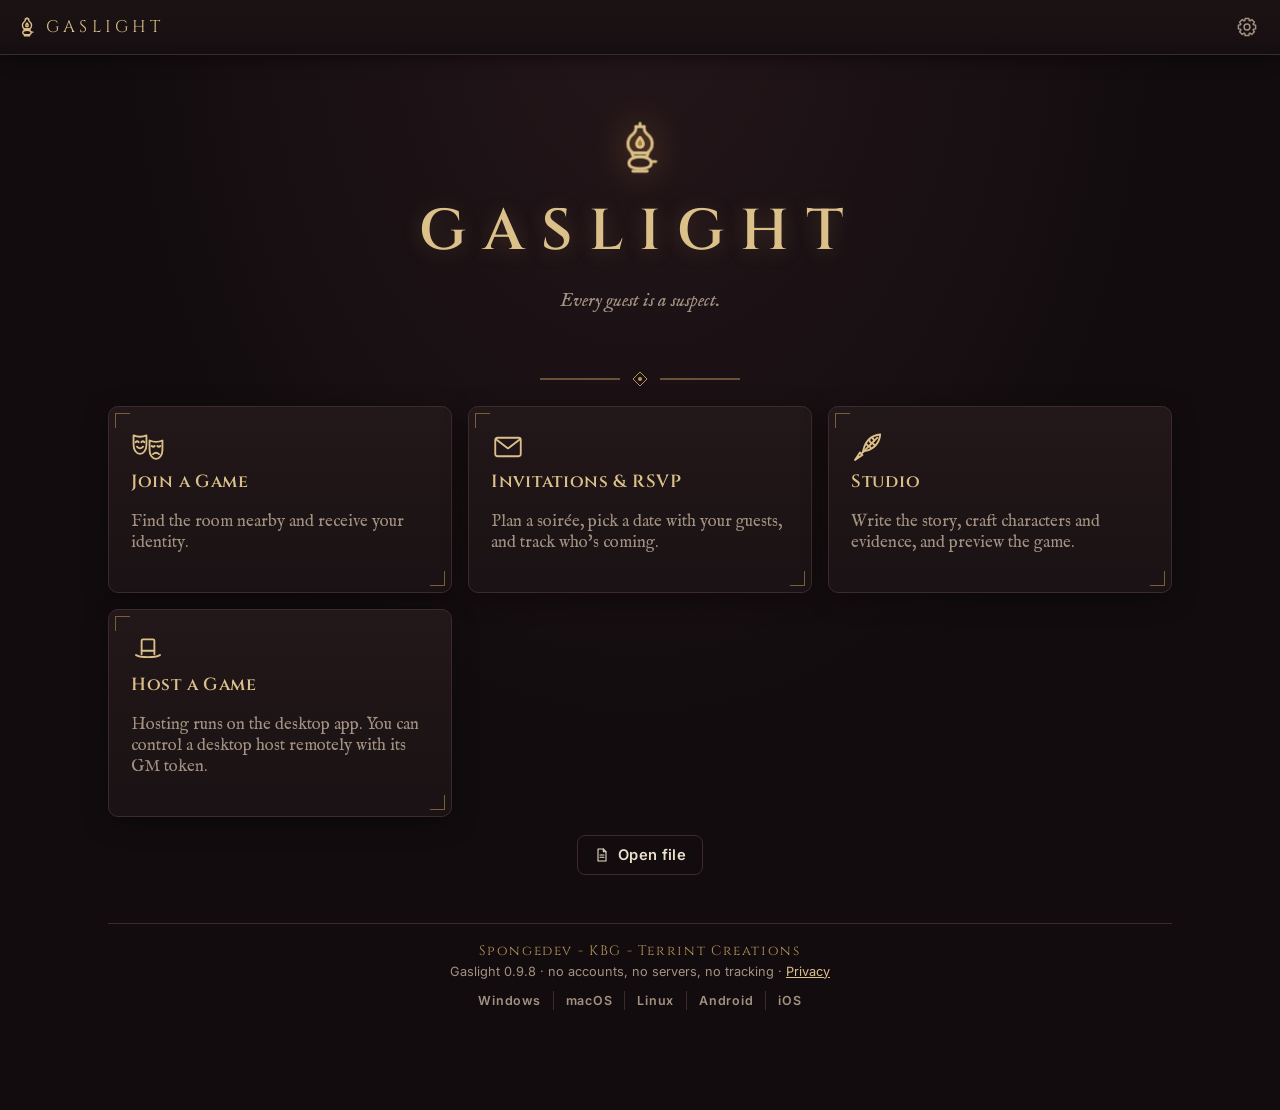
==== index.html @ a1b3369e "0.9.8 Almost at the finish line" ====
<!doctype html>
<html lang="en">
  <head>
    <meta charset="UTF-8" />
    <meta name="viewport" content="width=device-width, initial-scale=1, viewport-fit=cover, user-scalable=no" />
    <meta name="theme-color" content="#140d0f" />
    <meta name="description" content="Gaslight - live-action murder mystery companion. Every guest is a suspect." />
    <meta name="apple-mobile-web-app-capable" content="yes" />
    <meta name="mobile-web-app-capable" content="yes" />
    <meta name="apple-mobile-web-app-status-bar-style" content="black-translucent" />
    <meta name="apple-mobile-web-app-title" content="Gaslight" />
    <title>Gaslight</title>
    <link rel="icon" href="./icon.svg" id="app-favicon" />
    <link rel="apple-touch-icon" href="./pwa/lamp-apple-180.png" id="app-touch-icon" />
    <link rel="manifest" href="./manifest.webmanifest" id="app-manifest" />
    <script>
      // the public website is https only (LAN game hosts and the apps are left alone)
      if (location.protocol === 'http:' && /(^|\.)terrint\.com$/i.test(location.hostname)) location.replace('https:' + location.href.slice(5));
    </script>
    <script>
      // apply the chosen app emblem (Settings > General) before anything paints
      try { if (JSON.parse(localStorage.getItem('gaslight:emblem') || '"lamp"') === 'candle') {
        document.getElementById('app-favicon').href = './icon-candle.svg';
        document.getElementById('app-touch-icon').href = './pwa/candle-apple-180.png';
        document.getElementById('app-manifest').href = './manifest-candle.webmanifest';
      } } catch (e) {}
    </script>
    <script type="module" crossorigin src="./assets/index-CNX6PCe6.js"></script>
    <link rel="modulepreload" crossorigin href="./assets/rolldown-runtime-XKyaHtl9.js">
    <link rel="modulepreload" crossorigin href="./assets/react-DlmbjZJV.js">
    <link rel="modulepreload" crossorigin href="./assets/protocol-Cf1Vmumd.js">
    <link rel="modulepreload" crossorigin href="./assets/storage-DgDoO0O6.js">
    <link rel="modulepreload" crossorigin href="./assets/platform-DER4C0hO.js">
    <link rel="modulepreload" crossorigin href="./assets/dist-C93lqtQh.js">
    <link rel="modulepreload" crossorigin href="./assets/QrScanner-faMCn4Ih.js">
    <link rel="stylesheet" crossorigin href="./assets/index-SjnFmORP.css">
  </head>
  <body>
    <div id="root"></div>
  </body>
</html>
---- assets/index-SjnFmORP.css ----
@font-face{font-family:Special Elite;font-style:normal;font-display:swap;font-weight:400;src:url(./special-elite-latin-ext-400-normal-ChcxYnmu.woff2)format("woff2"),url(./special-elite-latin-ext-400-normal-CaJZjSVf.woff)format("woff");unicode-range:U+100-2BA,U+2BD-2C5,U+2C7-2CC,U+2CE-2D7,U+2DD-2FF,U+304,U+308,U+329,U+1D00-1DBF,U+1E00-1E9F,U+1EF2-1EFF,U+2020,U+20A0-20AB,U+20AD-20C0,U+2113,U+2C60-2C7F,U+A720-A7FF}@font-face{font-family:Special Elite;font-style:normal;font-display:swap;font-weight:400;src:url(./special-elite-latin-400-normal-YjDd9tmf.woff2)format("woff2"),url(./special-elite-latin-400-normal-BtSRmyJ6.woff)format("woff");unicode-range:U+??,U+131,U+152-153,U+2BB-2BC,U+2C6,U+2DA,U+2DC,U+304,U+308,U+329,U+2000-206F,U+20AC,U+2122,U+2191,U+2193,U+2212,U+2215,U+FEFF,U+FFFD}@font-face{font-family:IM Fell English;font-style:normal;font-display:swap;font-weight:400;src:url(./im-fell-english-latin-400-normal-BhowGHCQ.woff2)format("woff2"),url(./im-fell-english-latin-400-normal-CxhBQSzl.woff)format("woff");unicode-range:U+??,U+131,U+152-153,U+2BB-2BC,U+2C6,U+2DA,U+2DC,U+304,U+308,U+329,U+2000-206F,U+20AC,U+2122,U+2191,U+2193,U+2212,U+2215,U+FEFF,U+FFFD}@font-face{font-family:IM Fell English;font-style:italic;font-display:swap;font-weight:400;src:url(./im-fell-english-latin-400-italic-DD_ylKHZ.woff2)format("woff2"),url(./im-fell-english-latin-400-italic-hN89MLGX.woff)format("woff");unicode-range:U+??,U+131,U+152-153,U+2BB-2BC,U+2C6,U+2DA,U+2DC,U+304,U+308,U+329,U+2000-206F,U+20AC,U+2122,U+2191,U+2193,U+2212,U+2215,U+FEFF,U+FFFD}@font-face{font-family:Cinzel;font-style:normal;font-display:swap;font-weight:400;src:url(./cinzel-latin-ext-400-normal-XQK_CSAr.woff2)format("woff2"),url(./cinzel-latin-ext-400-normal-DJ0Lq8y-.woff)format("woff");unicode-range:U+100-2BA,U+2BD-2C5,U+2C7-2CC,U+2CE-2D7,U+2DD-2FF,U+304,U+308,U+329,U+1D00-1DBF,U+1E00-1E9F,U+1EF2-1EFF,U+2020,U+20A0-20AB,U+20AD-20C0,U+2113,U+2C60-2C7F,U+A720-A7FF}@font-face{font-family:Cinzel;font-style:normal;font-display:swap;font-weight:400;src:url(./cinzel-latin-400-normal-DnUIPmzd.woff2)format("woff2"),url(./cinzel-latin-400-normal-C8jUSQqm.woff)format("woff");unicode-range:U+??,U+131,U+152-153,U+2BB-2BC,U+2C6,U+2DA,U+2DC,U+304,U+308,U+329,U+2000-206F,U+20AC,U+2122,U+2191,U+2193,U+2212,U+2215,U+FEFF,U+FFFD}@font-face{font-family:Cinzel;font-style:normal;font-display:swap;font-weight:600;src:url(./cinzel-latin-ext-600-normal-BEFdM_VE.woff2)format("woff2"),url(./cinzel-latin-ext-600-normal-BY9Mq9iK.woff)format("woff");unicode-range:U+100-2BA,U+2BD-2C5,U+2C7-2CC,U+2CE-2D7,U+2DD-2FF,U+304,U+308,U+329,U+1D00-1DBF,U+1E00-1E9F,U+1EF2-1EFF,U+2020,U+20A0-20AB,U+20AD-20C0,U+2113,U+2C60-2C7F,U+A720-A7FF}@font-face{font-family:Cinzel;font-style:normal;font-display:swap;font-weight:600;src:url(./cinzel-latin-600-normal-Dd5YO2UX.woff2)format("woff2"),url(./cinzel-latin-600-normal-CH_LB4su.woff)format("woff");unicode-range:U+??,U+131,U+152-153,U+2BB-2BC,U+2C6,U+2DA,U+2DC,U+304,U+308,U+329,U+2000-206F,U+20AC,U+2122,U+2191,U+2193,U+2212,U+2215,U+FEFF,U+FFFD}@font-face{font-family:Cinzel;font-style:normal;font-display:swap;font-weight:700;src:url(./cinzel-latin-ext-700-normal-C24KFjuG.woff2)format("woff2"),url(./cinzel-latin-ext-700-normal-CORa-yIv.woff)format("woff");unicode-range:U+100-2BA,U+2BD-2C5,U+2C7-2CC,U+2CE-2D7,U+2DD-2FF,U+304,U+308,U+329,U+1D00-1DBF,U+1E00-1E9F,U+1EF2-1EFF,U+2020,U+20A0-20AB,U+20AD-20C0,U+2113,U+2C60-2C7F,U+A720-A7FF}@font-face{font-family:Cinzel;font-style:normal;font-display:swap;font-weight:700;src:url(./cinzel-latin-700-normal-Dkw14w9r.woff2)format("woff2"),url(./cinzel-latin-700-normal-C-gK7hA8.woff)format("woff");unicode-range:U+??,U+131,U+152-153,U+2BB-2BC,U+2C6,U+2DA,U+2DC,U+304,U+308,U+329,U+2000-206F,U+20AC,U+2122,U+2191,U+2193,U+2212,U+2215,U+FEFF,U+FFFD}@font-face{font-family:Playfair Display;font-style:normal;font-display:swap;font-weight:400;src:url(./playfair-display-cyrillic-400-normal-CjW2EstV.woff2)format("woff2"),url(./playfair-display-cyrillic-400-normal-ZiRag6zj.woff)format("woff");unicode-range:U+301,U+400-45F,U+490-491,U+4B0-4B1,U+2116}@font-face{font-family:Playfair Display;font-style:normal;font-display:swap;font-weight:400;src:url(./playfair-display-vietnamese-400-normal-BV2APVTb.woff2)format("woff2"),url(./playfair-display-vietnamese-400-normal-BbvUAu4N.woff)format("woff");unicode-range:U+102-103,U+110-111,U+128-129,U+168-169,U+1A0-1A1,U+1AF-1B0,U+300-301,U+303-304,U+308-309,U+323,U+329,U+1EA0-1EF9,U+20AB}@font-face{font-family:Playfair Display;font-style:normal;font-display:swap;font-weight:400;src:url(./playfair-display-latin-ext-400-normal-BxlSGspa.woff2)format("woff2"),url(./playfair-display-latin-ext-400-normal-qdZwdvNS.woff)format("woff");unicode-range:U+100-2BA,U+2BD-2C5,U+2C7-2CC,U+2CE-2D7,U+2DD-2FF,U+304,U+308,U+329,U+1D00-1DBF,U+1E00-1E9F,U+1EF2-1EFF,U+2020,U+20A0-20AB,U+20AD-20C0,U+2113,U+2C60-2C7F,U+A720-A7FF}@font-face{font-family:Playfair Display;font-style:normal;font-display:swap;font-weight:400;src:url(./playfair-display-latin-400-normal-CFtfchNt.woff2)format("woff2"),url(./playfair-display-latin-400-normal-DHYHbkg3.woff)format("woff");unicode-range:U+??,U+131,U+152-153,U+2BB-2BC,U+2C6,U+2DA,U+2DC,U+304,U+308,U+329,U+2000-206F,U+20AC,U+2122,U+2191,U+2193,U+2212,U+2215,U+FEFF,U+FFFD}@font-face{font-family:Limelight;font-style:normal;font-display:swap;font-weight:400;src:url(./limelight-latin-ext-400-normal-DPzC3ZDG.woff2)format("woff2"),url(./limelight-latin-ext-400-normal-DFpXQSBH.woff)format("woff");unicode-range:U+100-2BA,U+2BD-2C5,U+2C7-2CC,U+2CE-2D7,U+2DD-2FF,U+304,U+308,U+329,U+1D00-1DBF,U+1E00-1E9F,U+1EF2-1EFF,U+2020,U+20A0-20AB,U+20AD-20C0,U+2113,U+2C60-2C7F,U+A720-A7FF}@font-face{font-family:Limelight;font-style:normal;font-display:swap;font-weight:400;src:url(./limelight-latin-400-normal-CvlMCR9p.woff2)format("woff2"),url(./limelight-latin-400-normal-d7qCOV8D.woff)format("woff");unicode-range:U+??,U+131,U+152-153,U+2BB-2BC,U+2C6,U+2DA,U+2DC,U+304,U+308,U+329,U+2000-206F,U+20AC,U+2122,U+2191,U+2193,U+2212,U+2215,U+FEFF,U+FFFD}@font-face{font-family:Inter;font-style:normal;font-display:swap;font-weight:400;src:url(./inter-cyrillic-ext-400-normal-BQZuk6qB.woff2)format("woff2"),url(./inter-cyrillic-ext-400-normal-DQukG94-.woff)format("woff");unicode-range:U+460-52F,U+1C80-1C8A,U+20B4,U+2DE0-2DFF,U+A640-A69F,U+FE2E-FE2F}@font-face{font-family:Inter;font-style:normal;font-display:swap;font-weight:400;src:url(./inter-cyrillic-400-normal-obahsSVq.woff2)format("woff2"),url(./inter-cyrillic-400-normal-HOLc17fK.woff)format("woff");unicode-range:U+301,U+400-45F,U+490-491,U+4B0-4B1,U+2116}@font-face{font-family:Inter;font-style:normal;font-display:swap;font-weight:400;src:url(./inter-greek-ext-400-normal-DGGRlc-M.woff2)format("woff2"),url(./inter-greek-ext-400-normal-KugGGMne.woff)format("woff");unicode-range:U+1F??}@font-face{font-family:Inter;font-style:normal;font-display:swap;font-weight:400;src:url(./inter-greek-400-normal-B4URO6DV.woff2)format("woff2"),url(./inter-greek-400-normal-q2sYcFCs.woff)format("woff");unicode-range:U+370-377,U+37A-37F,U+384-38A,U+38C,U+38E-3A1,U+3A3-3FF}@font-face{font-family:Inter;font-style:normal;font-display:swap;font-weight:400;src:url(./inter-vietnamese-400-normal-DMkecbls.woff2)format("woff2"),url(./inter-vietnamese-400-normal-Bbgyi5SW.woff)format("woff");unicode-range:U+102-103,U+110-111,U+128-129,U+168-169,U+1A0-1A1,U+1AF-1B0,U+300-301,U+303-304,U+308-309,U+323,U+329,U+1EA0-1EF9,U+20AB}@font-face{font-family:Inter;font-style:normal;font-display:swap;font-weight:400;src:url(./inter-latin-ext-400-normal-C1nco2VV.woff2)format("woff2"),url(./inter-latin-ext-400-normal-77YHD8bZ.woff)format("woff");unicode-range:U+100-2BA,U+2BD-2C5,U+2C7-2CC,U+2CE-2D7,U+2DD-2FF,U+304,U+308,U+329,U+1D00-1DBF,U+1E00-1E9F,U+1EF2-1EFF,U+2020,U+20A0-20AB,U+20AD-20C0,U+2113,U+2C60-2C7F,U+A720-A7FF}@font-face{font-family:Inter;font-style:normal;font-display:swap;font-weight:400;src:url(./inter-latin-400-normal-C38fXH4l.woff2)format("woff2"),url(./inter-latin-400-normal-CyCys3Eg.woff)format("woff");unicode-range:U+??,U+131,U+152-153,U+2BB-2BC,U+2C6,U+2DA,U+2DC,U+304,U+308,U+329,U+2000-206F,U+20AC,U+2122,U+2191,U+2193,U+2212,U+2215,U+FEFF,U+FFFD}@font-face{font-family:Inter;font-style:normal;font-display:swap;font-weight:600;src:url(./inter-cyrillic-ext-600-normal-Dfes3d0z.woff2)format("woff2"),url(./inter-cyrillic-ext-600-normal-Bcila6Z-.woff)format("woff");unicode-range:U+460-52F,U+1C80-1C8A,U+20B4,U+2DE0-2DFF,U+A640-A69F,U+FE2E-FE2F}@font-face{font-family:Inter;font-style:normal;font-display:swap;font-weight:600;src:url(./inter-cyrillic-600-normal-CWCymEST.woff2)format("woff2"),url(./inter-cyrillic-600-normal-4D_pXhcN.woff)format("woff");unicode-range:U+301,U+400-45F,U+490-491,U+4B0-4B1,U+2116}@font-face{font-family:Inter;font-style:normal;font-display:swap;font-weight:600;src:url(./inter-greek-ext-600-normal-DRtmH8MT.woff2)format("woff2"),url(./inter-greek-ext-600-normal-B8X0CLgF.woff)format("woff");unicode-range:U+1F??}@font-face{font-family:Inter;font-style:normal;font-display:swap;font-weight:600;src:url(./inter-greek-600-normal-plRanbMR.woff2)format("woff2"),url(./inter-greek-600-normal-BZpKdvQh.woff)format("woff");unicode-range:U+370-377,U+37A-37F,U+384-38A,U+38C,U+38E-3A1,U+3A3-3FF}@font-face{font-family:Inter;font-style:normal;font-display:swap;font-weight:600;src:url(./inter-vietnamese-600-normal-Cc8MFFhd.woff2)format("woff2"),url(./inter-vietnamese-600-normal-BuLX-rYi.woff)format("woff");unicode-range:U+102-103,U+110-111,U+128-129,U+168-169,U+1A0-1A1,U+1AF-1B0,U+300-301,U+303-304,U+308-309,U+323,U+329,U+1EA0-1EF9,U+20AB}@font-face{font-family:Inter;font-style:normal;font-display:swap;font-weight:600;src:url(./inter-latin-ext-600-normal-D2bJ5OIk.woff2)format("woff2"),url(./inter-latin-ext-600-normal-CIVaiw4L.woff)format("woff");unicode-range:U+100-2BA,U+2BD-2C5,U+2C7-2CC,U+2CE-2D7,U+2DD-2FF,U+304,U+308,U+329,U+1D00-1DBF,U+1E00-1E9F,U+1EF2-1EFF,U+2020,U+20A0-20AB,U+20AD-20C0,U+2113,U+2C60-2C7F,U+A720-A7FF}@font-face{font-family:Inter;font-style:normal;font-display:swap;font-weight:600;src:url(./inter-latin-600-normal-LgqL8muc.woff2)format("woff2"),url(./inter-latin-600-normal-CiBQ2DWP.woff)format("woff");unicode-range:U+??,U+131,U+152-153,U+2BB-2BC,U+2C6,U+2DA,U+2DC,U+304,U+308,U+329,U+2000-206F,U+20AC,U+2122,U+2191,U+2193,U+2212,U+2215,U+FEFF,U+FFFD}@font-face{font-family:Inter;font-style:normal;font-display:swap;font-weight:700;src:url(./inter-cyrillic-ext-700-normal-BjwYoWNd.woff2)format("woff2"),url(./inter-cyrillic-ext-700-normal-LO58E6JB.woff)format("woff");unicode-range:U+460-52F,U+1C80-1C8A,U+20B4,U+2DE0-2DFF,U+A640-A69F,U+FE2E-FE2F}@font-face{font-family:Inter;font-style:normal;font-display:swap;font-weight:700;src:url(./inter-cyrillic-700-normal-CjBOestx.woff2)format("woff2"),url(./inter-cyrillic-700-normal-DrXBdSj3.woff)format("woff");unicode-range:U+301,U+400-45F,U+490-491,U+4B0-4B1,U+2116}@font-face{font-family:Inter;font-style:normal;font-display:swap;font-weight:700;src:url(./inter-greek-ext-700-normal-qfdV9bQt.woff2)format("woff2"),url(./inter-greek-ext-700-normal-BoQ6DsYi.woff)format("woff");unicode-range:U+1F??}@font-face{font-family:Inter;font-style:normal;font-display:swap;font-weight:700;src:url(./inter-greek-700-normal-C3JjAnD8.woff2)format("woff2"),url(./inter-greek-700-normal-BUv2fZ6O.woff)format("woff");unicode-range:U+370-377,U+37A-37F,U+384-38A,U+38C,U+38E-3A1,U+3A3-3FF}@font-face{font-family:Inter;font-style:normal;font-display:swap;font-weight:700;src:url(./inter-vietnamese-700-normal-DlLaEgI2.woff2)format("woff2"),url(./inter-vietnamese-700-normal-BZaoP0fm.woff)format("woff");unicode-range:U+102-103,U+110-111,U+128-129,U+168-169,U+1A0-1A1,U+1AF-1B0,U+300-301,U+303-304,U+308-309,U+323,U+329,U+1EA0-1EF9,U+20AB}@font-face{font-family:Inter;font-style:normal;font-display:swap;font-weight:700;src:url(./inter-latin-ext-700-normal-Ca8adRJv.woff2)format("woff2"),url(./inter-latin-ext-700-normal-TidjK2hL.woff)format("woff");unicode-range:U+100-2BA,U+2BD-2C5,U+2C7-2CC,U+2CE-2D7,U+2DD-2FF,U+304,U+308,U+329,U+1D00-1DBF,U+1E00-1E9F,U+1EF2-1EFF,U+2020,U+20A0-20AB,U+20AD-20C0,U+2113,U+2C60-2C7F,U+A720-A7FF}@font-face{font-family:Inter;font-style:normal;font-display:swap;font-weight:700;src:url(./inter-latin-700-normal-Yt3aPRUw.woff2)format("woff2"),url(./inter-latin-700-normal-BLAVimhd.woff)format("woff");unicode-range:U+??,U+131,U+152-153,U+2BB-2BC,U+2C6,U+2DA,U+2DC,U+304,U+308,U+329,U+2000-206F,U+20AC,U+2122,U+2191,U+2193,U+2212,U+2215,U+FEFF,U+FFFD}@font-face{font-family:Courier Prime;font-style:normal;font-display:swap;font-weight:400;src:url(./courier-prime-latin-ext-400-normal-B-EsvyE4.woff2)format("woff2"),url(./courier-prime-latin-ext-400-normal-CKOCNFvK.woff)format("woff");unicode-range:U+100-2BA,U+2BD-2C5,U+2C7-2CC,U+2CE-2D7,U+2DD-2FF,U+304,U+308,U+329,U+1D00-1DBF,U+1E00-1E9F,U+1EF2-1EFF,U+2020,U+20A0-20AB,U+20AD-20C0,U+2113,U+2C60-2C7F,U+A720-A7FF}@font-face{font-family:Courier Prime;font-style:normal;font-display:swap;font-weight:400;src:url(./courier-prime-latin-400-normal-BbyBr73r.woff2)format("woff2"),url(./courier-prime-latin-400-normal-BAlbUm6l.woff)format("woff");unicode-range:U+??,U+131,U+152-153,U+2BB-2BC,U+2C6,U+2DA,U+2DC,U+304,U+308,U+329,U+2000-206F,U+20AC,U+2122,U+2191,U+2193,U+2212,U+2215,U+FEFF,U+FFFD}@font-face{font-family:Courier Prime;font-style:normal;font-display:swap;font-weight:700;src:url(./courier-prime-latin-ext-700-normal-ByMJlNdM.woff2)format("woff2"),url(./courier-prime-latin-ext-700-normal-BIFoAzHx.woff)format("woff");unicode-range:U+100-2BA,U+2BD-2C5,U+2C7-2CC,U+2CE-2D7,U+2DD-2FF,U+304,U+308,U+329,U+1D00-1DBF,U+1E00-1E9F,U+1EF2-1EFF,U+2020,U+20A0-20AB,U+20AD-20C0,U+2113,U+2C60-2C7F,U+A720-A7FF}@font-face{font-family:Courier Prime;font-style:normal;font-display:swap;font-weight:700;src:url(./courier-prime-latin-700-normal-D1YCjmaD.woff2)format("woff2"),url(./courier-prime-latin-700-normal-CVvp4Sof.woff)format("woff");unicode-range:U+??,U+131,U+152-153,U+2BB-2BC,U+2C6,U+2DA,U+2DC,U+304,U+308,U+329,U+2000-206F,U+20AC,U+2122,U+2191,U+2193,U+2212,U+2215,U+FEFF,U+FFFD}@font-face{font-family:EB Garamond;font-style:normal;font-display:swap;font-weight:400;src:url(./eb-garamond-cyrillic-ext-400-normal-o8fRvAFQ.woff2)format("woff2"),url(./eb-garamond-cyrillic-ext-400-normal-DG8lny6_.woff)format("woff");unicode-range:U+460-52F,U+1C80-1C8A,U+20B4,U+2DE0-2DFF,U+A640-A69F,U+FE2E-FE2F}@font-face{font-family:EB Garamond;font-style:normal;font-display:swap;font-weight:400;src:url(./eb-garamond-cyrillic-400-normal-DDLP67lu.woff2)format("woff2"),url(./eb-garamond-cyrillic-400-normal-C0kVTdou.woff)format("woff");unicode-range:U+301,U+400-45F,U+490-491,U+4B0-4B1,U+2116}@font-face{font-family:EB Garamond;font-style:normal;font-display:swap;font-weight:400;src:url(./eb-garamond-greek-ext-400-normal-K8pwR3tn.woff2)format("woff2"),url(./eb-garamond-greek-ext-400-normal-BaZl8BIK.woff)format("woff");unicode-range:U+1F??}@font-face{font-family:EB Garamond;font-style:normal;font-display:swap;font-weight:400;src:url(./eb-garamond-greek-400-normal-CVAbzS9p.woff2)format("woff2"),url(./eb-garamond-greek-400-normal-d4JlP2QH.woff)format("woff");unicode-range:U+370-377,U+37A-37F,U+384-38A,U+38C,U+38E-3A1,U+3A3-3FF}@font-face{font-family:EB Garamond;font-style:normal;font-display:swap;font-weight:400;src:url(./eb-garamond-vietnamese-400-normal-CLvJdMEL.woff2)format("woff2"),url(./eb-garamond-vietnamese-400-normal-ifvNSiWx.woff)format("woff");unicode-range:U+102-103,U+110-111,U+128-129,U+168-169,U+1A0-1A1,U+1AF-1B0,U+300-301,U+303-304,U+308-309,U+323,U+329,U+1EA0-1EF9,U+20AB}@font-face{font-family:EB Garamond;font-style:normal;font-display:swap;font-weight:400;src:url(./eb-garamond-latin-ext-400-normal-o4A__6QZ.woff2)format("woff2"),url(./eb-garamond-latin-ext-400-normal-B4EmgUmt.woff)format("woff");unicode-range:U+100-2BA,U+2BD-2C5,U+2C7-2CC,U+2CE-2D7,U+2DD-2FF,U+304,U+308,U+329,U+1D00-1DBF,U+1E00-1E9F,U+1EF2-1EFF,U+2020,U+20A0-20AB,U+20AD-20C0,U+2113,U+2C60-2C7F,U+A720-A7FF}@font-face{font-family:EB Garamond;font-style:normal;font-display:swap;font-weight:400;src:url(./eb-garamond-latin-400-normal-BCNrxLz_.woff2)format("woff2"),url(./eb-garamond-latin-400-normal-maQnHeKB.woff)format("woff");unicode-range:U+??,U+131,U+152-153,U+2BB-2BC,U+2C6,U+2DA,U+2DC,U+304,U+308,U+329,U+2000-206F,U+20AC,U+2122,U+2191,U+2193,U+2212,U+2215,U+FEFF,U+FFFD}@font-face{font-family:EB Garamond;font-style:italic;font-display:swap;font-weight:400;src:url(./eb-garamond-cyrillic-ext-400-italic-Bz1w3xqM.woff2)format("woff2"),url(./eb-garamond-cyrillic-ext-400-italic-CYS3phfl.woff)format("woff");unicode-range:U+460-52F,U+1C80-1C8A,U+20B4,U+2DE0-2DFF,U+A640-A69F,U+FE2E-FE2F}@font-face{font-family:EB Garamond;font-style:italic;font-display:swap;font-weight:400;src:url(./eb-garamond-cyrillic-400-italic-BGIwiowF.woff2)format("woff2"),url(./eb-garamond-cyrillic-400-italic-BZInx2ys.woff)format("woff");unicode-range:U+301,U+400-45F,U+490-491,U+4B0-4B1,U+2116}@font-face{font-family:EB Garamond;font-style:italic;font-display:swap;font-weight:400;src:url(./eb-garamond-greek-ext-400-italic-CHZOQEtG.woff2)format("woff2"),url(./eb-garamond-greek-ext-400-italic-BL1XYHtS.woff)format("woff");unicode-range:U+1F??}@font-face{font-family:EB Garamond;font-style:italic;font-display:swap;font-weight:400;src:url(./eb-garamond-greek-400-italic-Dqr5KC66.woff2)format("woff2"),url(./eb-garamond-greek-400-italic-BamGE6QP.woff)format("woff");unicode-range:U+370-377,U+37A-37F,U+384-38A,U+38C,U+38E-3A1,U+3A3-3FF}@font-face{font-family:EB Garamond;font-style:italic;font-display:swap;font-weight:400;src:url(./eb-garamond-vietnamese-400-italic-DQ8HKnks.woff2)format("woff2"),url(./eb-garamond-vietnamese-400-italic-ORtyMVfw.woff)format("woff");unicode-range:U+102-103,U+110-111,U+128-129,U+168-169,U+1A0-1A1,U+1AF-1B0,U+300-301,U+303-304,U+308-309,U+323,U+329,U+1EA0-1EF9,U+20AB}@font-face{font-family:EB Garamond;font-style:italic;font-display:swap;font-weight:400;src:url(./eb-garamond-latin-ext-400-italic-V7s3nWfX.woff2)format("woff2"),url(./eb-garamond-latin-ext-400-italic-DUSsnRSD.woff)format("woff");unicode-range:U+100-2BA,U+2BD-2C5,U+2C7-2CC,U+2CE-2D7,U+2DD-2FF,U+304,U+308,U+329,U+1D00-1DBF,U+1E00-1E9F,U+1EF2-1EFF,U+2020,U+20A0-20AB,U+20AD-20C0,U+2113,U+2C60-2C7F,U+A720-A7FF}@font-face{font-family:EB Garamond;font-style:italic;font-display:swap;font-weight:400;src:url(./eb-garamond-latin-400-italic-DSEbMgZu.woff2)format("woff2"),url(./eb-garamond-latin-400-italic-CDFyLPXJ.woff)format("woff");unicode-range:U+??,U+131,U+152-153,U+2BB-2BC,U+2C6,U+2DA,U+2DC,U+304,U+308,U+329,U+2000-206F,U+20AC,U+2122,U+2191,U+2193,U+2212,U+2215,U+FEFF,U+FFFD}@font-face{font-family:EB Garamond;font-style:normal;font-display:swap;font-weight:600;src:url(./eb-garamond-cyrillic-ext-600-normal-cjIjEMm6.woff2)format("woff2"),url(./eb-garamond-cyrillic-ext-600-normal-b6vuEf1e.woff)format("woff");unicode-range:U+460-52F,U+1C80-1C8A,U+20B4,U+2DE0-2DFF,U+A640-A69F,U+FE2E-FE2F}@font-face{font-family:EB Garamond;font-style:normal;font-display:swap;font-weight:600;src:url(./eb-garamond-cyrillic-600-normal-CHfC3jm-.woff2)format("woff2"),url(./eb-garamond-cyrillic-600-normal-koFutDBv.woff)format("woff");unicode-range:U+301,U+400-45F,U+490-491,U+4B0-4B1,U+2116}@font-face{font-family:EB Garamond;font-style:normal;font-display:swap;font-weight:600;src:url(./eb-garamond-greek-ext-600-normal-B6KG6Acg.woff2)format("woff2"),url(./eb-garamond-greek-ext-600-normal-DzPSPp8W.woff)format("woff");unicode-range:U+1F??}@font-face{font-family:EB Garamond;font-style:normal;font-display:swap;font-weight:600;src:url(./eb-garamond-greek-600-normal--vWuDlyL.woff2)format("woff2"),url(./eb-garamond-greek-600-normal-JScKXZBq.woff)format("woff");unicode-range:U+370-377,U+37A-37F,U+384-38A,U+38C,U+38E-3A1,U+3A3-3FF}@font-face{font-family:EB Garamond;font-style:normal;font-display:swap;font-weight:600;src:url(./eb-garamond-vietnamese-600-normal-Dmi8L14S.woff2)format("woff2"),url(./eb-garamond-vietnamese-600-normal-DgZMCD0h.woff)format("woff");unicode-range:U+102-103,U+110-111,U+128-129,U+168-169,U+1A0-1A1,U+1AF-1B0,U+300-301,U+303-304,U+308-309,U+323,U+329,U+1EA0-1EF9,U+20AB}@font-face{font-family:EB Garamond;font-style:normal;font-display:swap;font-weight:600;src:url(./eb-garamond-latin-ext-600-normal-CrweTMKz.woff2)format("woff2"),url(./eb-garamond-latin-ext-600-normal-CoWPx8v4.woff)format("woff");unicode-range:U+100-2BA,U+2BD-2C5,U+2C7-2CC,U+2CE-2D7,U+2DD-2FF,U+304,U+308,U+329,U+1D00-1DBF,U+1E00-1E9F,U+1EF2-1EFF,U+2020,U+20A0-20AB,U+20AD-20C0,U+2113,U+2C60-2C7F,U+A720-A7FF}@font-face{font-family:EB Garamond;font-style:normal;font-display:swap;font-weight:600;src:url(./eb-garamond-latin-600-normal-DHwxsLHv.woff2)format("woff2"),url(./eb-garamond-latin-600-normal-xCe6GkOx.woff)format("woff");unicode-range:U+??,U+131,U+152-153,U+2BB-2BC,U+2C6,U+2DA,U+2DC,U+304,U+308,U+329,U+2000-206F,U+20AC,U+2122,U+2191,U+2193,U+2212,U+2215,U+FEFF,U+FFFD}@font-face{font-family:Cormorant Garamond;font-style:normal;font-display:swap;font-weight:400;src:url(./cormorant-garamond-cyrillic-ext-400-normal-W3Dto7M0.woff2)format("woff2"),url(./cormorant-garamond-cyrillic-ext-400-normal-DLdKLAvx.woff)format("woff");unicode-range:U+460-52F,U+1C80-1C8A,U+20B4,U+2DE0-2DFF,U+A640-A69F,U+FE2E-FE2F}@font-face{font-family:Cormorant Garamond;font-style:normal;font-display:swap;font-weight:400;src:url(./cormorant-garamond-cyrillic-400-normal-DD2KOZkl.woff2)format("woff2"),url(./cormorant-garamond-cyrillic-400-normal-CVFrM67f.woff)format("woff");unicode-range:U+301,U+400-45F,U+490-491,U+4B0-4B1,U+2116}@font-face{font-family:Cormorant Garamond;font-style:normal;font-display:swap;font-weight:400;src:url(./cormorant-garamond-vietnamese-400-normal-6K-YXo6g.woff2)format("woff2"),url(./cormorant-garamond-vietnamese-400-normal-4uxlocMh.woff)format("woff");unicode-range:U+102-103,U+110-111,U+128-129,U+168-169,U+1A0-1A1,U+1AF-1B0,U+300-301,U+303-304,U+308-309,U+323,U+329,U+1EA0-1EF9,U+20AB}@font-face{font-family:Cormorant Garamond;font-style:normal;font-display:swap;font-weight:400;src:url(./cormorant-garamond-latin-ext-400-normal-Drx2k2n9.woff2)format("woff2"),url(./cormorant-garamond-latin-ext-400-normal-uvC0WHQr.woff)format("woff");unicode-range:U+100-2BA,U+2BD-2C5,U+2C7-2CC,U+2CE-2D7,U+2DD-2FF,U+304,U+308,U+329,U+1D00-1DBF,U+1E00-1E9F,U+1EF2-1EFF,U+2020,U+20A0-20AB,U+20AD-20C0,U+2113,U+2C60-2C7F,U+A720-A7FF}@font-face{font-family:Cormorant Garamond;font-style:normal;font-display:swap;font-weight:400;src:url(./cormorant-garamond-latin-400-normal-B-1hWBU7.woff2)format("woff2"),url(./cormorant-garamond-latin-400-normal-B7YtguxJ.woff)format("woff");unicode-range:U+??,U+131,U+152-153,U+2BB-2BC,U+2C6,U+2DA,U+2DC,U+304,U+308,U+329,U+2000-206F,U+20AC,U+2122,U+2191,U+2193,U+2212,U+2215,U+FEFF,U+FFFD}@font-face{font-family:Cormorant Garamond;font-style:italic;font-display:swap;font-weight:400;src:url(./cormorant-garamond-cyrillic-ext-400-italic-BEGvmv_3.woff2)format("woff2"),url(./cormorant-garamond-cyrillic-ext-400-italic-C_Uk1MUY.woff)format("woff");unicode-range:U+460-52F,U+1C80-1C8A,U+20B4,U+2DE0-2DFF,U+A640-A69F,U+FE2E-FE2F}@font-face{font-family:Cormorant Garamond;font-style:italic;font-display:swap;font-weight:400;src:url(./cormorant-garamond-cyrillic-400-italic-D3GtrbRZ.woff2)format("woff2"),url(./cormorant-garamond-cyrillic-400-italic-AH1vqu4S.woff)format("woff");unicode-range:U+301,U+400-45F,U+490-491,U+4B0-4B1,U+2116}@font-face{font-family:Cormorant Garamond;font-style:italic;font-display:swap;font-weight:400;src:url(./cormorant-garamond-vietnamese-400-italic-BoXDRTEW.woff2)format("woff2"),url(./cormorant-garamond-vietnamese-400-italic-CJpMwFnN.woff)format("woff");unicode-range:U+102-103,U+110-111,U+128-129,U+168-169,U+1A0-1A1,U+1AF-1B0,U+300-301,U+303-304,U+308-309,U+323,U+329,U+1EA0-1EF9,U+20AB}@font-face{font-family:Cormorant Garamond;font-style:italic;font-display:swap;font-weight:400;src:url(./cormorant-garamond-latin-ext-400-italic-BdEzgT7i.woff2)format("woff2"),url(./cormorant-garamond-latin-ext-400-italic-CQvLaSWn.woff)format("woff");unicode-range:U+100-2BA,U+2BD-2C5,U+2C7-2CC,U+2CE-2D7,U+2DD-2FF,U+304,U+308,U+329,U+1D00-1DBF,U+1E00-1E9F,U+1EF2-1EFF,U+2020,U+20A0-20AB,U+20AD-20C0,U+2113,U+2C60-2C7F,U+A720-A7FF}@font-face{font-family:Cormorant Garamond;font-style:italic;font-display:swap;font-weight:400;src:url(./cormorant-garamond-latin-400-italic-Dc_OZ8oc.woff2)format("woff2"),url(./cormorant-garamond-latin-400-italic-BLh7T8o8.woff)format("woff");unicode-range:U+??,U+131,U+152-153,U+2BB-2BC,U+2C6,U+2DA,U+2DC,U+304,U+308,U+329,U+2000-206F,U+20AC,U+2122,U+2191,U+2193,U+2212,U+2215,U+FEFF,U+FFFD}@font-face{font-family:Cormorant Garamond;font-style:normal;font-display:swap;font-weight:600;src:url(./cormorant-garamond-cyrillic-ext-600-normal-BMhMHfrj.woff2)format("woff2"),url(./cormorant-garamond-cyrillic-ext-600-normal-CsIYWmWK.woff)format("woff");unicode-range:U+460-52F,U+1C80-1C8A,U+20B4,U+2DE0-2DFF,U+A640-A69F,U+FE2E-FE2F}@font-face{font-family:Cormorant Garamond;font-style:normal;font-display:swap;font-weight:600;src:url(./cormorant-garamond-cyrillic-600-normal-C2atO-64.woff2)format("woff2"),url(./cormorant-garamond-cyrillic-600-normal-FNmA3REe.woff)format("woff");unicode-range:U+301,U+400-45F,U+490-491,U+4B0-4B1,U+2116}@font-face{font-family:Cormorant Garamond;font-style:normal;font-display:swap;font-weight:600;src:url(./cormorant-garamond-vietnamese-600-normal-BoXdMtcr.woff2)format("woff2"),url(./cormorant-garamond-vietnamese-600-normal-C4HEjEaf.woff)format("woff");unicode-range:U+102-103,U+110-111,U+128-129,U+168-169,U+1A0-1A1,U+1AF-1B0,U+300-301,U+303-304,U+308-309,U+323,U+329,U+1EA0-1EF9,U+20AB}@font-face{font-family:Cormorant Garamond;font-style:normal;font-display:swap;font-weight:600;src:url(./cormorant-garamond-latin-ext-600-normal-DaBc-lu7.woff2)format("woff2"),url(./cormorant-garamond-latin-ext-600-normal-Dk3-quAP.woff)format("woff");unicode-range:U+100-2BA,U+2BD-2C5,U+2C7-2CC,U+2CE-2D7,U+2DD-2FF,U+304,U+308,U+329,U+1D00-1DBF,U+1E00-1E9F,U+1EF2-1EFF,U+2020,U+20A0-20AB,U+20AD-20C0,U+2113,U+2C60-2C7F,U+A720-A7FF}@font-face{font-family:Cormorant Garamond;font-style:normal;font-display:swap;font-weight:600;src:url(./cormorant-garamond-latin-600-normal-Co1r35X9.woff2)format("woff2"),url(./cormorant-garamond-latin-600-normal-2CBVLo0M.woff)format("woff");unicode-range:U+??,U+131,U+152-153,U+2BB-2BC,U+2C6,U+2DA,U+2DC,U+304,U+308,U+329,U+2000-206F,U+20AC,U+2122,U+2191,U+2193,U+2212,U+2215,U+FEFF,U+FFFD}@font-face{font-family:UnifrakturMaguntia;font-style:normal;font-display:swap;font-weight:400;src:url(./unifrakturmaguntia-latin-400-normal-ColWi6tl.woff2)format("woff2"),url(./unifrakturmaguntia-latin-400-normal-BmHZTSVP.woff)format("woff");unicode-range:U+??,U+131,U+152-153,U+2BB-2BC,U+2C6,U+2DA,U+2DC,U+304,U+308,U+329,U+2000-206F,U+20AC,U+2122,U+2191,U+2193,U+2212,U+2215,U+FEFF,U+FFFD}@font-face{font-family:Pinyon Script;font-style:normal;font-display:swap;font-weight:400;src:url(./pinyon-script-vietnamese-400-normal-D9IEVGR9.woff2)format("woff2"),url(./pinyon-script-vietnamese-400-normal-DsnOr8jX.woff)format("woff");unicode-range:U+102-103,U+110-111,U+128-129,U+168-169,U+1A0-1A1,U+1AF-1B0,U+300-301,U+303-304,U+308-309,U+323,U+329,U+1EA0-1EF9,U+20AB}@font-face{font-family:Pinyon Script;font-style:normal;font-display:swap;font-weight:400;src:url(./pinyon-script-latin-ext-400-normal-DzUoH_k9.woff2)format("woff2"),url(./pinyon-script-latin-ext-400-normal-Cu_llAZZ.woff)format("woff");unicode-range:U+100-2BA,U+2BD-2C5,U+2C7-2CC,U+2CE-2D7,U+2DD-2FF,U+304,U+308,U+329,U+1D00-1DBF,U+1E00-1E9F,U+1EF2-1EFF,U+2020,U+20A0-20AB,U+20AD-20C0,U+2113,U+2C60-2C7F,U+A720-A7FF}@font-face{font-family:Pinyon Script;font-style:normal;font-display:swap;font-weight:400;src:url(./pinyon-script-latin-400-normal-HCoaxbyT.woff2)format("woff2"),url(./pinyon-script-latin-400-normal-3W0BoeAr.woff)format("woff");unicode-range:U+??,U+131,U+152-153,U+2BB-2BC,U+2C6,U+2DA,U+2DC,U+304,U+308,U+329,U+2000-206F,U+20AC,U+2122,U+2191,U+2193,U+2212,U+2215,U+FEFF,U+FFFD}@font-face{font-family:Caveat;font-style:normal;font-display:swap;font-weight:400;src:url(./caveat-cyrillic-ext-400-normal-3iEGd-c5.woff2)format("woff2"),url(./caveat-cyrillic-ext-400-normal-Cg0RnRQ5.woff)format("woff");unicode-range:U+460-52F,U+1C80-1C8A,U+20B4,U+2DE0-2DFF,U+A640-A69F,U+FE2E-FE2F}@font-face{font-family:Caveat;font-style:normal;font-display:swap;font-weight:400;src:url(./caveat-cyrillic-400-normal-9cDH9rLW.woff2)format("woff2"),url(./caveat-cyrillic-400-normal-CebvvJET.woff)format("woff");unicode-range:U+301,U+400-45F,U+490-491,U+4B0-4B1,U+2116}@font-face{font-family:Caveat;font-style:normal;font-display:swap;font-weight:400;src:url(./caveat-latin-ext-400-normal-D7hBUiug.woff2)format("woff2"),url(./caveat-latin-ext-400-normal-DtiRFvw0.woff)format("woff");unicode-range:U+100-2BA,U+2BD-2C5,U+2C7-2CC,U+2CE-2D7,U+2DD-2FF,U+304,U+308,U+329,U+1D00-1DBF,U+1E00-1E9F,U+1EF2-1EFF,U+2020,U+20A0-20AB,U+20AD-20C0,U+2113,U+2C60-2C7F,U+A720-A7FF}@font-face{font-family:Caveat;font-style:normal;font-display:swap;font-weight:400;src:url(./caveat-latin-400-normal-D6LQsQ_v.woff2)format("woff2"),url(./caveat-latin-400-normal-BzhAQZkN.woff)format("woff");unicode-range:U+??,U+131,U+152-153,U+2BB-2BC,U+2C6,U+2DA,U+2DC,U+304,U+308,U+329,U+2000-206F,U+20AC,U+2122,U+2191,U+2193,U+2212,U+2215,U+FEFF,U+FFFD}@font-face{font-family:Caveat;font-style:normal;font-display:swap;font-weight:600;src:url(./caveat-cyrillic-ext-600-normal-DDEJyoof.woff2)format("woff2"),url(./caveat-cyrillic-ext-600-normal-BLVNc-Ct.woff)format("woff");unicode-range:U+460-52F,U+1C80-1C8A,U+20B4,U+2DE0-2DFF,U+A640-A69F,U+FE2E-FE2F}@font-face{font-family:Caveat;font-style:normal;font-display:swap;font-weight:600;src:url(./caveat-cyrillic-600-normal-Ba_MyzgW.woff2)format("woff2"),url(./caveat-cyrillic-600-normal-CqH0c_uj.woff)format("woff");unicode-range:U+301,U+400-45F,U+490-491,U+4B0-4B1,U+2116}@font-face{font-family:Caveat;font-style:normal;font-display:swap;font-weight:600;src:url(./caveat-latin-ext-600-normal-DDJRD6ps.woff2)format("woff2"),url(./caveat-latin-ext-600-normal-shBvSnoU.woff)format("woff");unicode-range:U+100-2BA,U+2BD-2C5,U+2C7-2CC,U+2CE-2D7,U+2DD-2FF,U+304,U+308,U+329,U+1D00-1DBF,U+1E00-1E9F,U+1EF2-1EFF,U+2020,U+20A0-20AB,U+20AD-20C0,U+2113,U+2C60-2C7F,U+A720-A7FF}@font-face{font-family:Caveat;font-style:normal;font-display:swap;font-weight:600;src:url(./caveat-latin-600-normal-zlTlWIYU.woff2)format("woff2"),url(./caveat-latin-600-normal-DUjB8dgm.woff)format("woff");unicode-range:U+??,U+131,U+152-153,U+2BB-2BC,U+2C6,U+2DA,U+2DC,U+304,U+308,U+329,U+2000-206F,U+20AC,U+2122,U+2191,U+2193,U+2212,U+2215,U+FEFF,U+FFFD}@font-face{font-family:Poiret One;font-style:normal;font-display:swap;font-weight:400;src:url(./poiret-one-cyrillic-400-normal-DSLrjXv3.woff2)format("woff2"),url(./poiret-one-cyrillic-400-normal-CpH-lEit.woff)format("woff");unicode-range:U+301,U+400-45F,U+490-491,U+4B0-4B1,U+2116}@font-face{font-family:Poiret One;font-style:normal;font-display:swap;font-weight:400;src:url(./poiret-one-latin-ext-400-normal-CxHDSaWp.woff2)format("woff2"),url(./poiret-one-latin-ext-400-normal-CvJmH8f6.woff)format("woff");unicode-range:U+100-2BA,U+2BD-2C5,U+2C7-2CC,U+2CE-2D7,U+2DD-2FF,U+304,U+308,U+329,U+1D00-1DBF,U+1E00-1E9F,U+1EF2-1EFF,U+2020,U+20A0-20AB,U+20AD-20C0,U+2113,U+2C60-2C7F,U+A720-A7FF}@font-face{font-family:Poiret One;font-style:normal;font-display:swap;font-weight:400;src:url(./poiret-one-latin-400-normal-DaD3Ke7k.woff2)format("woff2"),url(./poiret-one-latin-400-normal-DeDrWLAw.woff)format("woff");unicode-range:U+??,U+131,U+152-153,U+2BB-2BC,U+2C6,U+2DA,U+2DC,U+304,U+308,U+329,U+2000-206F,U+20AC,U+2122,U+2191,U+2193,U+2212,U+2215,U+FEFF,U+FFFD}@font-face{font-family:Old Standard TT;font-style:normal;font-display:swap;font-weight:400;src:url(./old-standard-tt-cyrillic-ext-400-normal-CFid_Ari.woff2)format("woff2"),url(./old-standard-tt-cyrillic-ext-400-normal-WtC_wZmU.woff)format("woff");unicode-range:U+460-52F,U+1C80-1C8A,U+20B4,U+2DE0-2DFF,U+A640-A69F,U+FE2E-FE2F}@font-face{font-family:Old Standard TT;font-style:normal;font-display:swap;font-weight:400;src:url(./old-standard-tt-cyrillic-400-normal-Dx4QB4EU.woff2)format("woff2"),url(./old-standard-tt-cyrillic-400-normal-B9opELhc.woff)format("woff");unicode-range:U+301,U+400-45F,U+490-491,U+4B0-4B1,U+2116}@font-face{font-family:Old Standard TT;font-style:normal;font-display:swap;font-weight:400;src:url(./old-standard-tt-vietnamese-400-normal-CV652Sht.woff2)format("woff2"),url(./old-standard-tt-vietnamese-400-normal-DHwrUsNN.woff)format("woff");unicode-range:U+102-103,U+110-111,U+128-129,U+168-169,U+1A0-1A1,U+1AF-1B0,U+300-301,U+303-304,U+308-309,U+323,U+329,U+1EA0-1EF9,U+20AB}@font-face{font-family:Old Standard TT;font-style:normal;font-display:swap;font-weight:400;src:url(./old-standard-tt-latin-ext-400-normal-CeUx86po.woff2)format("woff2"),url(./old-standard-tt-latin-ext-400-normal-Dv3vPbwK.woff)format("woff");unicode-range:U+100-2BA,U+2BD-2C5,U+2C7-2CC,U+2CE-2D7,U+2DD-2FF,U+304,U+308,U+329,U+1D00-1DBF,U+1E00-1E9F,U+1EF2-1EFF,U+2020,U+20A0-20AB,U+20AD-20C0,U+2113,U+2C60-2C7F,U+A720-A7FF}@font-face{font-family:Old Standard TT;font-style:normal;font-display:swap;font-weight:400;src:url(./old-standard-tt-latin-400-normal-CksAFory.woff2)format("woff2"),url(./old-standard-tt-latin-400-normal-CEoEX30F.woff)format("woff");unicode-range:U+??,U+131,U+152-153,U+2BB-2BC,U+2C6,U+2DA,U+2DC,U+304,U+308,U+329,U+2000-206F,U+20AC,U+2122,U+2191,U+2193,U+2212,U+2215,U+FEFF,U+FFFD}@font-face{font-family:Old Standard TT;font-style:italic;font-display:swap;font-weight:400;src:url(./old-standard-tt-cyrillic-ext-400-italic-oYvjGjTN.woff2)format("woff2"),url(./old-standard-tt-cyrillic-ext-400-italic-CJoWpzGI.woff)format("woff");unicode-range:U+460-52F,U+1C80-1C8A,U+20B4,U+2DE0-2DFF,U+A640-A69F,U+FE2E-FE2F}@font-face{font-family:Old Standard TT;font-style:italic;font-display:swap;font-weight:400;src:url(./old-standard-tt-cyrillic-400-italic-C55T6EX4.woff2)format("woff2"),url(./old-standard-tt-cyrillic-400-italic-CjUsNPOx.woff)format("woff");unicode-range:U+301,U+400-45F,U+490-491,U+4B0-4B1,U+2116}@font-face{font-family:Old Standard TT;font-style:italic;font-display:swap;font-weight:400;src:url(./old-standard-tt-vietnamese-400-italic-DkgkEoGJ.woff2)format("woff2"),url(./old-standard-tt-vietnamese-400-italic-Dgl-3X6n.woff)format("woff");unicode-range:U+102-103,U+110-111,U+128-129,U+168-169,U+1A0-1A1,U+1AF-1B0,U+300-301,U+303-304,U+308-309,U+323,U+329,U+1EA0-1EF9,U+20AB}@font-face{font-family:Old Standard TT;font-style:italic;font-display:swap;font-weight:400;src:url(./old-standard-tt-latin-ext-400-italic-DY6MM75a.woff2)format("woff2"),url(./old-standard-tt-latin-ext-400-italic-CuIdnYHF.woff)format("woff");unicode-range:U+100-2BA,U+2BD-2C5,U+2C7-2CC,U+2CE-2D7,U+2DD-2FF,U+304,U+308,U+329,U+1D00-1DBF,U+1E00-1E9F,U+1EF2-1EFF,U+2020,U+20A0-20AB,U+20AD-20C0,U+2113,U+2C60-2C7F,U+A720-A7FF}@font-face{font-family:Old Standard TT;font-style:italic;font-display:swap;font-weight:400;src:url(./old-standard-tt-latin-400-italic-CCwC87fu.woff2)format("woff2"),url(./old-standard-tt-latin-400-italic-CQu5L45y.woff)format("woff");unicode-range:U+??,U+131,U+152-153,U+2BB-2BC,U+2C6,U+2DA,U+2DC,U+304,U+308,U+329,U+2000-206F,U+20AC,U+2122,U+2191,U+2193,U+2212,U+2215,U+FEFF,U+FFFD}@font-face{font-family:Old Standard TT;font-style:normal;font-display:swap;font-weight:700;src:url(./old-standard-tt-cyrillic-ext-700-normal-2HzcywYP.woff2)format("woff2"),url(./old-standard-tt-cyrillic-ext-700-normal-BP5G1VL-.woff)format("woff");unicode-range:U+460-52F,U+1C80-1C8A,U+20B4,U+2DE0-2DFF,U+A640-A69F,U+FE2E-FE2F}@font-face{font-family:Old Standard TT;font-style:normal;font-display:swap;font-weight:700;src:url(./old-standard-tt-cyrillic-700-normal-Ruokj-he.woff2)format("woff2"),url(./old-standard-tt-cyrillic-700-normal-BeSD8YYN.woff)format("woff");unicode-range:U+301,U+400-45F,U+490-491,U+4B0-4B1,U+2116}@font-face{font-family:Old Standard TT;font-style:normal;font-display:swap;font-weight:700;src:url(./old-standard-tt-vietnamese-700-normal-CB6t4GFC.woff2)format("woff2"),url(./old-standard-tt-vietnamese-700-normal-B0VFBOiD.woff)format("woff");unicode-range:U+102-103,U+110-111,U+128-129,U+168-169,U+1A0-1A1,U+1AF-1B0,U+300-301,U+303-304,U+308-309,U+323,U+329,U+1EA0-1EF9,U+20AB}@font-face{font-family:Old Standard TT;font-style:normal;font-display:swap;font-weight:700;src:url(./old-standard-tt-latin-ext-700-normal-Bck9AhJw.woff2)format("woff2"),url(./old-standard-tt-latin-ext-700-normal-ojINqLQx.woff)format("woff");unicode-range:U+100-2BA,U+2BD-2C5,U+2C7-2CC,U+2CE-2D7,U+2DD-2FF,U+304,U+308,U+329,U+1D00-1DBF,U+1E00-1E9F,U+1EF2-1EFF,U+2020,U+20A0-20AB,U+20AD-20C0,U+2113,U+2C60-2C7F,U+A720-A7FF}@font-face{font-family:Old Standard TT;font-style:normal;font-display:swap;font-weight:700;src:url(./old-standard-tt-latin-700-normal-DLkH_MDP.woff2)format("woff2"),url(./old-standard-tt-latin-700-normal-Bw7EIiLL.woff)format("woff");unicode-range:U+??,U+131,U+152-153,U+2BB-2BC,U+2C6,U+2DA,U+2DC,U+304,U+308,U+329,U+2000-206F,U+20AC,U+2122,U+2191,U+2193,U+2212,U+2215,U+FEFF,U+FFFD}@font-face{font-family:Creepster;font-style:normal;font-display:swap;font-weight:400;src:url(./creepster-latin-400-normal-DnKpM-ys.woff2)format("woff2"),url(./creepster-latin-400-normal-DFidaany.woff)format("woff");unicode-range:U+??,U+131,U+152-153,U+2BB-2BC,U+2C6,U+2DA,U+2DC,U+304,U+308,U+329,U+2000-206F,U+20AC,U+2122,U+2191,U+2193,U+2212,U+2215,U+FEFF,U+FFFD}@font-face{font-family:Josefin Sans;font-style:normal;font-display:swap;font-weight:400;src:url(./josefin-sans-vietnamese-400-normal-5bZRxDiL.woff2)format("woff2"),url(./josefin-sans-vietnamese-400-normal-7lki-pri.woff)format("woff");unicode-range:U+102-103,U+110-111,U+128-129,U+168-169,U+1A0-1A1,U+1AF-1B0,U+300-301,U+303-304,U+308-309,U+323,U+329,U+1EA0-1EF9,U+20AB}@font-face{font-family:Josefin Sans;font-style:normal;font-display:swap;font-weight:400;src:url(./josefin-sans-latin-ext-400-normal-WydUZGG0.woff2)format("woff2"),url(./josefin-sans-latin-ext-400-normal-GP5qjHwf.woff)format("woff");unicode-range:U+100-2BA,U+2BD-2C5,U+2C7-2CC,U+2CE-2D7,U+2DD-2FF,U+304,U+308,U+329,U+1D00-1DBF,U+1E00-1E9F,U+1EF2-1EFF,U+2020,U+20A0-20AB,U+20AD-20C0,U+2113,U+2C60-2C7F,U+A720-A7FF}@font-face{font-family:Josefin Sans;font-style:normal;font-display:swap;font-weight:400;src:url(./josefin-sans-latin-400-normal-Bw73c5y2.woff2)format("woff2"),url(./josefin-sans-latin-400-normal-OLNf33Pm.woff)format("woff");unicode-range:U+??,U+131,U+152-153,U+2BB-2BC,U+2C6,U+2DA,U+2DC,U+304,U+308,U+329,U+2000-206F,U+20AC,U+2122,U+2191,U+2193,U+2212,U+2215,U+FEFF,U+FFFD}@font-face{font-family:Josefin Sans;font-style:normal;font-display:swap;font-weight:600;src:url(./josefin-sans-vietnamese-600-normal-B3-kA7Zo.woff2)format("woff2"),url(./josefin-sans-vietnamese-600-normal-CD4q0dTQ.woff)format("woff");unicode-range:U+102-103,U+110-111,U+128-129,U+168-169,U+1A0-1A1,U+1AF-1B0,U+300-301,U+303-304,U+308-309,U+323,U+329,U+1EA0-1EF9,U+20AB}@font-face{font-family:Josefin Sans;font-style:normal;font-display:swap;font-weight:600;src:url(./josefin-sans-latin-ext-600-normal-BBwcr3jX.woff2)format("woff2"),url(./josefin-sans-latin-ext-600-normal-UIETFcKM.woff)format("woff");unicode-range:U+100-2BA,U+2BD-2C5,U+2C7-2CC,U+2CE-2D7,U+2DD-2FF,U+304,U+308,U+329,U+1D00-1DBF,U+1E00-1E9F,U+1EF2-1EFF,U+2020,U+20A0-20AB,U+20AD-20C0,U+2113,U+2C60-2C7F,U+A720-A7FF}@font-face{font-family:Josefin Sans;font-style:normal;font-display:swap;font-weight:600;src:url(./josefin-sans-latin-600-normal-DXjG1Gv0.woff2)format("woff2"),url(./josefin-sans-latin-600-normal-CcMFZ0n5.woff)format("woff");unicode-range:U+??,U+131,U+152-153,U+2BB-2BC,U+2C6,U+2DA,U+2DC,U+304,U+308,U+329,U+2000-206F,U+20AC,U+2122,U+2191,U+2193,U+2212,U+2215,U+FEFF,U+FFFD}@font-face{font-family:Space Mono;font-style:normal;font-display:swap;font-weight:400;src:url(./space-mono-vietnamese-400-normal-BNOj0Qhp.woff2)format("woff2"),url(./space-mono-vietnamese-400-normal-B0PMp_xB.woff)format("woff");unicode-range:U+102-103,U+110-111,U+128-129,U+168-169,U+1A0-1A1,U+1AF-1B0,U+300-301,U+303-304,U+308-309,U+323,U+329,U+1EA0-1EF9,U+20AB}@font-face{font-family:Space Mono;font-style:normal;font-display:swap;font-weight:400;src:url(./space-mono-latin-ext-400-normal-DTLbW2xa.woff2)format("woff2"),url(./space-mono-latin-ext-400-normal-D4cJI_B-.woff)format("woff");unicode-range:U+100-2BA,U+2BD-2C5,U+2C7-2CC,U+2CE-2D7,U+2DD-2FF,U+304,U+308,U+329,U+1D00-1DBF,U+1E00-1E9F,U+1EF2-1EFF,U+2020,U+20A0-20AB,U+20AD-20C0,U+2113,U+2C60-2C7F,U+A720-A7FF}@font-face{font-family:Space Mono;font-style:normal;font-display:swap;font-weight:400;src:url(./space-mono-latin-400-normal-Rg4St2Dn.woff2)format("woff2"),url(./space-mono-latin-400-normal-_3DlpgIW.woff)format("woff");unicode-range:U+??,U+131,U+152-153,U+2BB-2BC,U+2C6,U+2DA,U+2DC,U+304,U+308,U+329,U+2000-206F,U+20AC,U+2122,U+2191,U+2193,U+2212,U+2215,U+FEFF,U+FFFD}@font-face{font-family:Space Mono;font-style:normal;font-display:swap;font-weight:700;src:url(./space-mono-vietnamese-700-normal-DWQgDHuA.woff2)format("woff2"),url(./space-mono-vietnamese-700-normal-D-KrLuLr.woff)format("woff");unicode-range:U+102-103,U+110-111,U+128-129,U+168-169,U+1A0-1A1,U+1AF-1B0,U+300-301,U+303-304,U+308-309,U+323,U+329,U+1EA0-1EF9,U+20AB}@font-face{font-family:Space Mono;font-style:normal;font-display:swap;font-weight:700;src:url(./space-mono-latin-ext-700-normal-B2s3bDs2.woff2)format("woff2"),url(./space-mono-latin-ext-700-normal-B_E7P90g.woff)format("woff");unicode-range:U+100-2BA,U+2BD-2C5,U+2C7-2CC,U+2CE-2D7,U+2DD-2FF,U+304,U+308,U+329,U+1D00-1DBF,U+1E00-1E9F,U+1EF2-1EFF,U+2020,U+20A0-20AB,U+20AD-20C0,U+2113,U+2C60-2C7F,U+A720-A7FF}@font-face{font-family:Space Mono;font-style:normal;font-display:swap;font-weight:700;src:url(./space-mono-latin-700-normal-mWgeinG7.woff2)format("woff2"),url(./space-mono-latin-700-normal-D7A851RN.woff)format("woff");unicode-range:U+??,U+131,U+152-153,U+2BB-2BC,U+2C6,U+2DA,U+2DC,U+304,U+308,U+329,U+2000-206F,U+20AC,U+2122,U+2191,U+2193,U+2212,U+2215,U+FEFF,U+FFFD}@font-face{font-family:Lora;font-style:normal;font-display:swap;font-weight:400;src:url(./lora-cyrillic-ext-400-normal-DwaaZvol.woff2)format("woff2"),url(./lora-cyrillic-ext-400-normal-PiPRSBNu.woff)format("woff");unicode-range:U+460-52F,U+1C80-1C8A,U+20B4,U+2DE0-2DFF,U+A640-A69F,U+FE2E-FE2F}@font-face{font-family:Lora;font-style:normal;font-display:swap;font-weight:400;src:url(./lora-cyrillic-400-normal-CbVom6TB.woff2)format("woff2"),url(./lora-cyrillic-400-normal-BedExNGj.woff)format("woff");unicode-range:U+301,U+400-45F,U+490-491,U+4B0-4B1,U+2116}@font-face{font-family:Lora;font-style:normal;font-display:swap;font-weight:400;src:url(./lora-math-400-normal-D2gccGFf.woff2)format("woff2"),url(./lora-math-400-normal-BToItYw_.woff)format("woff");unicode-range:U+302-303,U+305,U+307-308,U+310,U+312,U+315,U+31A,U+326-327,U+32C,U+32F-330,U+332-333,U+338,U+33A,U+346,U+34D,U+391-3A1,U+3A3-3A9,U+3B1-3C9,U+3D1,U+3D5-3D6,U+3F0-3F1,U+3F4-3F5,U+2016-2017,U+2034-2038,U+203C,U+2040,U+2043,U+2047,U+2050,U+2057,U+205F,U+2070-2071,U+2074-208E,U+2090-209C,U+20D0-20DC,U+20E1,U+20E5-20EF,U+2100-2112,U+2114-2115,U+2117-2121,U+2123-214F,U+2190,U+2192,U+2194-21AE,U+21B0-21E5,U+21F1-21F2,U+21F4-2211,U+2213-2214,U+2216-22FF,U+2308-230B,U+2310,U+2319,U+231C-2321,U+2336-237A,U+237C,U+2395,U+239B-23B7,U+23D0,U+23DC-23E1,U+2474-2475,U+25AF,U+25B3,U+25B7,U+25BD,U+25C1,U+25CA,U+25CC,U+25FB,U+266D-266F,U+27C0-27FF,U+2900-2AFF,U+2B0E-2B11,U+2B30-2B4C,U+2BFE,U+3030,U+FF5B,U+FF5D,U+1D400-1D7FF,U+1EE??}@font-face{font-family:Lora;font-style:normal;font-display:swap;font-weight:400;src:url(./lora-symbols-400-normal-DmcY0X7a.woff2)format("woff2"),url(./lora-symbols-400-normal-BK2bqsD8.woff)format("woff");unicode-range:U+1-C,U+E-1F,U+7F-9F,U+20DD-20E0,U+20E2-20E4,U+2150-218F,U+2190,U+2192,U+2194-2199,U+21AF,U+21E6-21F0,U+21F3,U+2218-2219,U+2299,U+22C4-22C6,U+2300-243F,U+2440-244A,U+2460-24FF,U+25A0-27BF,U+28??,U+2921-2922,U+2981,U+29BF,U+29EB,U+2B??,U+4DC0-4DFF,U+FFF9-FFFB,U+10140-1018E,U+10190-1019C,U+101A0,U+101D0-101FD,U+102E0-102FB,U+10E60-10E7E,U+1D2C0-1D2D3,U+1D2E0-1D37F,U+1F0??,U+1F100-1F1AD,U+1F1E6-1F1FF,U+1F30D-1F30F,U+1F315,U+1F31C,U+1F31E,U+1F320-1F32C,U+1F336,U+1F378,U+1F37D,U+1F382,U+1F393-1F39F,U+1F3A7-1F3A8,U+1F3AC-1F3AF,U+1F3C2,U+1F3C4-1F3C6,U+1F3CA-1F3CE,U+1F3D4-1F3E0,U+1F3ED,U+1F3F1-1F3F3,U+1F3F5-1F3F7,U+1F408,U+1F415,U+1F41F,U+1F426,U+1F43F,U+1F441-1F442,U+1F444,U+1F446-1F449,U+1F44C-1F44E,U+1F453,U+1F46A,U+1F47D,U+1F4A3,U+1F4B0,U+1F4B3,U+1F4B9,U+1F4BB,U+1F4BF,U+1F4C8-1F4CB,U+1F4D6,U+1F4DA,U+1F4DF,U+1F4E3-1F4E6,U+1F4EA-1F4ED,U+1F4F7,U+1F4F9-1F4FB,U+1F4FD-1F4FE,U+1F503,U+1F507-1F50B,U+1F50D,U+1F512-1F513,U+1F53E-1F54A,U+1F54F-1F5FA,U+1F610,U+1F650-1F67F,U+1F687,U+1F68D,U+1F691,U+1F694,U+1F698,U+1F6AD,U+1F6B2,U+1F6B9-1F6BA,U+1F6BC,U+1F6C6-1F6CF,U+1F6D3-1F6D7,U+1F6E0-1F6EA,U+1F6F0-1F6F3,U+1F6F7-1F6FC,U+1F7??,U+1F800-1F80B,U+1F810-1F847,U+1F850-1F859,U+1F860-1F887,U+1F890-1F8AD,U+1F8B0-1F8BB,U+1F8C0-1F8C1,U+1F900-1F90B,U+1F93B,U+1F946,U+1F984,U+1F996,U+1F9E9,U+1FA00-1FA6F,U+1FA70-1FA7C,U+1FA80-1FA89,U+1FA8F-1FAC6,U+1FACE-1FADC,U+1FADF-1FAE9,U+1FAF0-1FAF8,U+1FB??}@font-face{font-family:Lora;font-style:normal;font-display:swap;font-weight:400;src:url(./lora-vietnamese-400-normal-BxA6xcFr.woff2)format("woff2"),url(./lora-vietnamese-400-normal-DlgyXXxo.woff)format("woff");unicode-range:U+102-103,U+110-111,U+128-129,U+168-169,U+1A0-1A1,U+1AF-1B0,U+300-301,U+303-304,U+308-309,U+323,U+329,U+1EA0-1EF9,U+20AB}@font-face{font-family:Lora;font-style:normal;font-display:swap;font-weight:400;src:url(./lora-latin-ext-400-normal-CyviI4c-.woff2)format("woff2"),url(./lora-latin-ext-400-normal-B9GmMl5M.woff)format("woff");unicode-range:U+100-2BA,U+2BD-2C5,U+2C7-2CC,U+2CE-2D7,U+2DD-2FF,U+304,U+308,U+329,U+1D00-1DBF,U+1E00-1E9F,U+1EF2-1EFF,U+2020,U+20A0-20AB,U+20AD-20C0,U+2113,U+2C60-2C7F,U+A720-A7FF}@font-face{font-family:Lora;font-style:normal;font-display:swap;font-weight:400;src:url(./lora-latin-400-normal-DnxXpLNu.woff2)format("woff2"),url(./lora-latin-400-normal-DBJS-Hc6.woff)format("woff");unicode-range:U+??,U+131,U+152-153,U+2BB-2BC,U+2C6,U+2DA,U+2DC,U+304,U+308,U+329,U+2000-206F,U+20AC,U+2122,U+2191,U+2193,U+2212,U+2215,U+FEFF,U+FFFD}@font-face{font-family:Cinzel Decorative;font-style:normal;font-display:swap;font-weight:400;src:url(./cinzel-decorative-latin-ext-400-normal-bHvtSFkP.woff2)format("woff2"),url(./cinzel-decorative-latin-ext-400-normal-DFyBg16u.woff)format("woff");unicode-range:U+100-2BA,U+2BD-2C5,U+2C7-2CC,U+2CE-2D7,U+2DD-2FF,U+304,U+308,U+329,U+1D00-1DBF,U+1E00-1E9F,U+1EF2-1EFF,U+2020,U+20A0-20AB,U+20AD-20C0,U+2113,U+2C60-2C7F,U+A720-A7FF}@font-face{font-family:Cinzel Decorative;font-style:normal;font-display:swap;font-weight:400;src:url(./cinzel-decorative-latin-400-normal-C3uAaiWr.woff2)format("woff2"),url(./cinzel-decorative-latin-400-normal-Bspm-4mP.woff)format("woff");unicode-range:U+??,U+131,U+152-153,U+2BB-2BC,U+2C6,U+2DA,U+2DC,U+304,U+308,U+329,U+2000-206F,U+20AC,U+2122,U+2191,U+2193,U+2212,U+2215,U+FEFF,U+FFFD}@font-face{font-family:Great Vibes;font-style:normal;font-display:swap;font-weight:400;src:url(./great-vibes-cyrillic-ext-400-normal-CKQhgFwn.woff2)format("woff2"),url([data-uri])format("woff");unicode-range:U+460-52F,U+1C80-1C8A,U+20B4,U+2DE0-2DFF,U+A640-A69F,U+FE2E-FE2F}@font-face{font-family:Great Vibes;font-style:normal;font-display:swap;font-weight:400;src:url(./great-vibes-cyrillic-400-normal-C-wcqNJs.woff2)format("woff2"),url(./great-vibes-cyrillic-400-normal-DtFXCWjq.woff)format("woff");unicode-range:U+301,U+400-45F,U+490-491,U+4B0-4B1,U+2116}@font-face{font-family:Great Vibes;font-style:normal;font-display:swap;font-weight:400;src:url([data-uri])format("woff2"),url([data-uri])format("woff");unicode-range:U+1F??}@font-face{font-family:Great Vibes;font-style:normal;font-display:swap;font-weight:400;src:url(./great-vibes-vietnamese-400-normal-a2O3jU53.woff2)format("woff2"),url(./great-vibes-vietnamese-400-normal-Cxbm9Uac.woff)format("woff");unicode-range:U+102-103,U+110-111,U+128-129,U+168-169,U+1A0-1A1,U+1AF-1B0,U+300-301,U+303-304,U+308-309,U+323,U+329,U+1EA0-1EF9,U+20AB}@font-face{font-family:Great Vibes;font-style:normal;font-display:swap;font-weight:400;src:url(./great-vibes-latin-ext-400-normal-CsjMq8GN.woff2)format("woff2"),url(./great-vibes-latin-ext-400-normal-wh4xxCIu.woff)format("woff");unicode-range:U+100-2BA,U+2BD-2C5,U+2C7-2CC,U+2CE-2D7,U+2DD-2FF,U+304,U+308,U+329,U+1D00-1DBF,U+1E00-1E9F,U+1EF2-1EFF,U+2020,U+20A0-20AB,U+20AD-20C0,U+2113,U+2C60-2C7F,U+A720-A7FF}@font-face{font-family:Great Vibes;font-style:normal;font-display:swap;font-weight:400;src:url(./great-vibes-latin-400-normal-q5-78SH_.woff2)format("woff2"),url(./great-vibes-latin-400-normal-BAZ173uY.woff)format("woff");unicode-range:U+??,U+131,U+152-153,U+2BB-2BC,U+2C6,U+2DA,U+2DC,U+304,U+308,U+329,U+2000-206F,U+20AC,U+2122,U+2191,U+2193,U+2212,U+2215,U+FEFF,U+FFFD}@font-face{font-family:Uncial Antiqua;font-style:normal;font-display:swap;font-weight:400;src:url(./uncial-antiqua-latin-ext-400-normal-x8F_Eg6T.woff2)format("woff2"),url(./uncial-antiqua-latin-ext-400-normal-o5sM_o2v.woff)format("woff");unicode-range:U+100-2BA,U+2BD-2C5,U+2C7-2CC,U+2CE-2D7,U+2DD-2FF,U+304,U+308,U+329,U+1D00-1DBF,U+1E00-1E9F,U+1EF2-1EFF,U+2020,U+20A0-20AB,U+20AD-20C0,U+2113,U+2C60-2C7F,U+A720-A7FF}@font-face{font-family:Uncial Antiqua;font-style:normal;font-display:swap;font-weight:400;src:url(./uncial-antiqua-latin-400-normal-DPalS0aZ.woff2)format("woff2"),url(./uncial-antiqua-latin-400-normal-WePRk9CT.woff)format("woff");unicode-range:U+??,U+131,U+152-153,U+2BB-2BC,U+2C6,U+2DA,U+2DC,U+304,U+308,U+329,U+2000-206F,U+20AC,U+2122,U+2191,U+2193,U+2212,U+2215,U+FEFF,U+FFFD}@font-face{font-family:Pirata One;font-style:normal;font-display:swap;font-weight:400;src:url(./pirata-one-latin-ext-400-normal-CI_wL8s0.woff2)format("woff2"),url(./pirata-one-latin-ext-400-normal-DS3wEyC3.woff)format("woff");unicode-range:U+100-2BA,U+2BD-2C5,U+2C7-2CC,U+2CE-2D7,U+2DD-2FF,U+304,U+308,U+329,U+1D00-1DBF,U+1E00-1E9F,U+1EF2-1EFF,U+2020,U+20A0-20AB,U+20AD-20C0,U+2113,U+2C60-2C7F,U+A720-A7FF}@font-face{font-family:Pirata One;font-style:normal;font-display:swap;font-weight:400;src:url(./pirata-one-latin-400-normal-C8jLWNfm.woff2)format("woff2"),url(./pirata-one-latin-400-normal-CiJE7gJH.woff)format("woff");unicode-range:U+??,U+131,U+152-153,U+2BB-2BC,U+2C6,U+2DA,U+2DC,U+304,U+308,U+329,U+2000-206F,U+20AC,U+2122,U+2191,U+2193,U+2212,U+2215,U+FEFF,U+FFFD}@font-face{font-family:Rye;font-style:normal;font-display:swap;font-weight:400;src:url(./rye-latin-ext-400-normal-DyMtpZmi.woff2)format("woff2"),url(./rye-latin-ext-400-normal-JdoikPsj.woff)format("woff");unicode-range:U+100-2BA,U+2BD-2C5,U+2C7-2CC,U+2CE-2D7,U+2DD-2FF,U+304,U+308,U+329,U+1D00-1DBF,U+1E00-1E9F,U+1EF2-1EFF,U+2020,U+20A0-20AB,U+20AD-20C0,U+2113,U+2C60-2C7F,U+A720-A7FF}@font-face{font-family:Rye;font-style:normal;font-display:swap;font-weight:400;src:url(./rye-latin-400-normal-CnIDrDaJ.woff2)format("woff2"),url(./rye-latin-400-normal-CPBiwIfN.woff)format("woff");unicode-range:U+??,U+131,U+152-153,U+2BB-2BC,U+2C6,U+2DA,U+2DC,U+304,U+308,U+329,U+2000-206F,U+20AC,U+2122,U+2191,U+2193,U+2212,U+2215,U+FEFF,U+FFFD}@font-face{font-family:Oswald;font-style:normal;font-display:swap;font-weight:400;src:url(./oswald-cyrillic-ext-400-normal-DaQSmjrl.woff2)format("woff2"),url(./oswald-cyrillic-ext-400-normal-BkkDEomt.woff)format("woff");unicode-range:U+460-52F,U+1C80-1C8A,U+20B4,U+2DE0-2DFF,U+A640-A69F,U+FE2E-FE2F}@font-face{font-family:Oswald;font-style:normal;font-display:swap;font-weight:400;src:url(./oswald-cyrillic-400-normal-Dakd8U79.woff2)format("woff2"),url(./oswald-cyrillic-400-normal-BUD0W5Zj.woff)format("woff");unicode-range:U+301,U+400-45F,U+490-491,U+4B0-4B1,U+2116}@font-face{font-family:Oswald;font-style:normal;font-display:swap;font-weight:400;src:url([data-uri])format("woff2"),url(./oswald-vietnamese-400-normal-BupuUjkp.woff)format("woff");unicode-range:U+102-103,U+110-111,U+128-129,U+168-169,U+1A0-1A1,U+1AF-1B0,U+300-301,U+303-304,U+308-309,U+323,U+329,U+1EA0-1EF9,U+20AB}@font-face{font-family:Oswald;font-style:normal;font-display:swap;font-weight:400;src:url(./oswald-latin-ext-400-normal-DbVOzfr-.woff2)format("woff2"),url(./oswald-latin-ext-400-normal-KcyBFdGH.woff)format("woff");unicode-range:U+100-2BA,U+2BD-2C5,U+2C7-2CC,U+2CE-2D7,U+2DD-2FF,U+304,U+308,U+329,U+1D00-1DBF,U+1E00-1E9F,U+1EF2-1EFF,U+2020,U+20A0-20AB,U+20AD-20C0,U+2113,U+2C60-2C7F,U+A720-A7FF}@font-face{font-family:Oswald;font-style:normal;font-display:swap;font-weight:400;src:url(./oswald-latin-400-normal-BAFo8sP8.woff2)format("woff2"),url(./oswald-latin-400-normal-D1wpMXgf.woff)format("woff");unicode-range:U+??,U+131,U+152-153,U+2BB-2BC,U+2C6,U+2DA,U+2DC,U+304,U+308,U+329,U+2000-206F,U+20AC,U+2122,U+2191,U+2193,U+2212,U+2215,U+FEFF,U+FFFD}@font-face{font-family:Bangers;font-style:normal;font-display:swap;font-weight:400;src:url(./bangers-vietnamese-400-normal-BbvBhFjQ.woff2)format("woff2"),url(./bangers-vietnamese-400-normal-Ll9rymNv.woff)format("woff");unicode-range:U+102-103,U+110-111,U+128-129,U+168-169,U+1A0-1A1,U+1AF-1B0,U+300-301,U+303-304,U+308-309,U+323,U+329,U+1EA0-1EF9,U+20AB}@font-face{font-family:Bangers;font-style:normal;font-display:swap;font-weight:400;src:url(./bangers-latin-ext-400-normal-7BLmjjiv.woff2)format("woff2"),url(./bangers-latin-ext-400-normal-CzVt_Cgx.woff)format("woff");unicode-range:U+100-2BA,U+2BD-2C5,U+2C7-2CC,U+2CE-2D7,U+2DD-2FF,U+304,U+308,U+329,U+1D00-1DBF,U+1E00-1E9F,U+1EF2-1EFF,U+2020,U+20A0-20AB,U+20AD-20C0,U+2113,U+2C60-2C7F,U+A720-A7FF}@font-face{font-family:Bangers;font-style:normal;font-display:swap;font-weight:400;src:url(./bangers-latin-400-normal-DeHY8Ncq.woff2)format("woff2"),url(./bangers-latin-400-normal-BAEm-Pv0.woff)format("woff");unicode-range:U+??,U+131,U+152-153,U+2BB-2BC,U+2C6,U+2DA,U+2DC,U+304,U+308,U+329,U+2000-206F,U+20AC,U+2122,U+2191,U+2193,U+2212,U+2215,U+FEFF,U+FFFD}@font-face{font-family:Nosifer;font-style:normal;font-display:swap;font-weight:400;src:url(./nosifer-latin-ext-400-normal-BYxd_lOP.woff2)format("woff2"),url(./nosifer-latin-ext-400-normal-BIsQG7vn.woff)format("woff");unicode-range:U+100-2BA,U+2BD-2C5,U+2C7-2CC,U+2CE-2D7,U+2DD-2FF,U+304,U+308,U+329,U+1D00-1DBF,U+1E00-1E9F,U+1EF2-1EFF,U+2020,U+20A0-20AB,U+20AD-20C0,U+2113,U+2C60-2C7F,U+A720-A7FF}@font-face{font-family:Nosifer;font-style:normal;font-display:swap;font-weight:400;src:url(./nosifer-latin-400-normal-DC0JbRme.woff2)format("woff2"),url(./nosifer-latin-400-normal-DIu8cmES.woff)format("woff");unicode-range:U+??,U+131,U+152-153,U+2BB-2BC,U+2C6,U+2DA,U+2DC,U+304,U+308,U+329,U+2000-206F,U+20AC,U+2122,U+2191,U+2193,U+2212,U+2215,U+FEFF,U+FFFD}@font-face{font-family:Orbitron;font-style:normal;font-display:swap;font-weight:400;src:url(./orbitron-latin-400-normal-U6xZUhur.woff2)format("woff2"),url(./orbitron-latin-400-normal-DBk4Dmer.woff)format("woff");unicode-range:U+??,U+131,U+152-153,U+2BB-2BC,U+2C6,U+2DA,U+2DC,U+304,U+308,U+329,U+2000-206F,U+20AC,U+2122,U+2191,U+2193,U+2212,U+2215,U+FEFF,U+FFFD}@font-face{font-family:Audiowide;font-style:normal;font-display:swap;font-weight:400;src:url(./audiowide-latin-ext-400-normal-DBgo3hnO.woff2)format("woff2"),url(./audiowide-latin-ext-400-normal-BAMgNcg_.woff)format("woff");unicode-range:U+100-2BA,U+2BD-2C5,U+2C7-2CC,U+2CE-2D7,U+2DD-2FF,U+304,U+308,U+329,U+1D00-1DBF,U+1E00-1E9F,U+1EF2-1EFF,U+2020,U+20A0-20AB,U+20AD-20C0,U+2113,U+2C60-2C7F,U+A720-A7FF}@font-face{font-family:Audiowide;font-style:normal;font-display:swap;font-weight:400;src:url(./audiowide-latin-400-normal-6GFCX7ni.woff2)format("woff2"),url(./audiowide-latin-400-normal-D6mHIfnv.woff)format("woff");unicode-range:U+??,U+131,U+152-153,U+2BB-2BC,U+2C6,U+2DA,U+2DC,U+304,U+308,U+329,U+2000-206F,U+20AC,U+2122,U+2191,U+2193,U+2212,U+2215,U+FEFF,U+FFFD}@font-face{font-family:"Press Start 2P";font-style:normal;font-display:swap;font-weight:400;src:url(./press-start-2p-cyrillic-ext-400-normal-CIYZrvmP.woff2)format("woff2"),url([data-uri])format("woff");unicode-range:U+460-52F,U+1C80-1C8A,U+20B4,U+2DE0-2DFF,U+A640-A69F,U+FE2E-FE2F}@font-face{font-family:"Press Start 2P";font-style:normal;font-display:swap;font-weight:400;src:url(./press-start-2p-cyrillic-400-normal-DBn7fddJ.woff2)format("woff2"),url([data-uri])format("woff");unicode-range:U+301,U+400-45F,U+490-491,U+4B0-4B1,U+2116}@font-face{font-family:"Press Start 2P";font-style:normal;font-display:swap;font-weight:400;src:url(./press-start-2p-greek-400-normal-DQfalijU.woff2)format("woff2"),url([data-uri])format("woff");unicode-range:U+370-377,U+37A-37F,U+384-38A,U+38C,U+38E-3A1,U+3A3-3FF}@font-face{font-family:"Press Start 2P";font-style:normal;font-display:swap;font-weight:400;src:url(./press-start-2p-latin-ext-400-normal-DpfYvR5A.woff2)format("woff2"),url(./press-start-2p-latin-ext-400-normal-DBgyq7ky.woff)format("woff");unicode-range:U+100-2BA,U+2BD-2C5,U+2C7-2CC,U+2CE-2D7,U+2DD-2FF,U+304,U+308,U+329,U+1D00-1DBF,U+1E00-1E9F,U+1EF2-1EFF,U+2020,U+20A0-20AB,U+20AD-20C0,U+2113,U+2C60-2C7F,U+A720-A7FF}@font-face{font-family:"Press Start 2P";font-style:normal;font-display:swap;font-weight:400;src:url(./press-start-2p-latin-400-normal-_wFEWmAB.woff2)format("woff2"),url(./press-start-2p-latin-400-normal-KLytu4cr.woff)format("woff");unicode-range:U+??,U+131,U+152-153,U+2BB-2BC,U+2C6,U+2DA,U+2DC,U+304,U+308,U+329,U+2000-206F,U+20AC,U+2122,U+2191,U+2193,U+2212,U+2215,U+FEFF,U+FFFD}.leaflet-pane,.leaflet-tile,.leaflet-marker-icon,.leaflet-marker-shadow,.leaflet-tile-container,.leaflet-pane>svg,.leaflet-pane>canvas,.leaflet-zoom-box,.leaflet-image-layer,.leaflet-layer{position:absolute;top:0;left:0}.leaflet-container{overflow:hidden}.leaflet-tile,.leaflet-marker-icon,.leaflet-marker-shadow{-webkit-user-select:none;user-select:none;-webkit-user-drag:none}.leaflet-tile::selection{background:0 0}.leaflet-safari .leaflet-tile{image-rendering:-webkit-optimize-contrast}.leaflet-safari .leaflet-tile-container{-webkit-transform-origin:0 0;width:1600px;height:1600px}.leaflet-marker-icon,.leaflet-marker-shadow{display:block}.leaflet-container .leaflet-overlay-pane svg{max-width:none!important;max-height:none!important}.leaflet-container .leaflet-marker-pane img,.leaflet-container .leaflet-shadow-pane img,.leaflet-container .leaflet-tile-pane img,.leaflet-container img.leaflet-image-layer,.leaflet-container .leaflet-tile{width:auto;padding:0;max-width:none!important;max-height:none!important}.leaflet-container img.leaflet-tile{mix-blend-mode:plus-lighter}.leaflet-container.leaflet-touch-zoom{-ms-touch-action:pan-x pan-y;touch-action:pan-x pan-y}.leaflet-container.leaflet-touch-drag{-ms-touch-action:pinch-zoom;touch-action:none;touch-action:pinch-zoom}.leaflet-container.leaflet-touch-drag.leaflet-touch-zoom{-ms-touch-action:none;touch-action:none}.leaflet-container{-webkit-tap-highlight-color:transparent}.leaflet-container a{-webkit-tap-highlight-color:#33b5e566}.leaflet-tile{filter:inherit;visibility:hidden}.leaflet-tile-loaded{visibility:inherit}.leaflet-zoom-box{box-sizing:border-box;z-index:800;width:0;height:0}.leaflet-overlay-pane svg{-moz-user-select:none}.leaflet-pane{z-index:400}.leaflet-tile-pane{z-index:200}.leaflet-overlay-pane{z-index:400}.leaflet-shadow-pane{z-index:500}.leaflet-marker-pane{z-index:600}.leaflet-tooltip-pane{z-index:650}.leaflet-popup-pane{z-index:700}.leaflet-map-pane canvas{z-index:100}.leaflet-map-pane svg{z-index:200}.leaflet-vml-shape{width:1px;height:1px}.lvml{behavior:url(#default#VML);display:inline-block;position:absolute}.leaflet-control{z-index:800;pointer-events:visiblePainted;pointer-events:auto;position:relative}.leaflet-top,.leaflet-bottom{z-index:1000;pointer-events:none;position:absolute}.leaflet-top{top:0}.leaflet-right{right:0}.leaflet-bottom{bottom:0}.leaflet-left{left:0}.leaflet-control{float:left;clear:both}.leaflet-right .leaflet-control{float:right}.leaflet-top .leaflet-control{margin-top:10px}.leaflet-bottom .leaflet-control{margin-bottom:10px}.leaflet-left .leaflet-control{margin-left:10px}.leaflet-right .leaflet-control{margin-right:10px}.leaflet-fade-anim .leaflet-popup{opacity:0;transition:opacity .2s linear}.leaflet-fade-anim .leaflet-map-pane .leaflet-popup{opacity:1}.leaflet-zoom-animated{transform-origin:0 0}svg.leaflet-zoom-animated{will-change:transform}.leaflet-zoom-anim .leaflet-zoom-animated{-webkit-transition:-webkit-transform .25s cubic-bezier(0,0,.25,1);-moz-transition:-moz-transform .25s cubic-bezier(0,0,.25,1);transition:transform .25s cubic-bezier(0,0,.25,1)}.leaflet-zoom-anim .leaflet-tile,.leaflet-pan-anim .leaflet-tile{transition:none}.leaflet-zoom-anim .leaflet-zoom-hide{visibility:hidden}.leaflet-interactive{cursor:pointer}.leaflet-grab{cursor:-webkit-grab;cursor:-moz-grab;cursor:grab}.leaflet-crosshair,.leaflet-crosshair .leaflet-interactive{cursor:crosshair}.leaflet-popup-pane,.leaflet-control{cursor:auto}.leaflet-dragging .leaflet-grab,.leaflet-dragging .leaflet-grab .leaflet-interactive,.leaflet-dragging .leaflet-marker-draggable{cursor:move;cursor:-webkit-grabbing;cursor:-moz-grabbing;cursor:grabbing}.leaflet-marker-icon,.leaflet-marker-shadow,.leaflet-image-layer,.leaflet-pane>svg path,.leaflet-tile-container{pointer-events:none}.leaflet-marker-icon.leaflet-interactive,.leaflet-image-layer.leaflet-interactive,.leaflet-pane>svg path.leaflet-interactive,svg.leaflet-image-layer.leaflet-interactive path{pointer-events:visiblePainted;pointer-events:auto}.leaflet-container{outline-offset:1px;background:#ddd}.leaflet-container a{color:#0078a8}.leaflet-zoom-box{background:#ffffff80;border:2px dotted #38f}.leaflet-container{font-family:Helvetica Neue,Arial,Helvetica,sans-serif;font-size:.75rem;line-height:1.5}.leaflet-bar{border-radius:4px;box-shadow:0 1px 5px #000000a6}.leaflet-bar a{text-align:center;color:#000;background-color:#fff;border-bottom:1px solid #ccc;width:26px;height:26px;line-height:26px;text-decoration:none;display:block}.leaflet-bar a,.leaflet-control-layers-toggle{background-position:50%;background-repeat:no-repeat;display:block}.leaflet-bar a:hover,.leaflet-bar a:focus{background-color:#f4f4f4}.leaflet-bar a:first-child{border-top-left-radius:4px;border-top-right-radius:4px}.leaflet-bar a:last-child{border-bottom:none;border-bottom-right-radius:4px;border-bottom-left-radius:4px}.leaflet-bar a.leaflet-disabled{cursor:default;color:#bbb;background-color:#f4f4f4}.leaflet-touch .leaflet-bar a{width:30px;height:30px;line-height:30px}.leaflet-touch .leaflet-bar a:first-child{border-top-left-radius:2px;border-top-right-radius:2px}.leaflet-touch .leaflet-bar a:last-child{border-bottom-right-radius:2px;border-bottom-left-radius:2px}.leaflet-control-zoom-in,.leaflet-control-zoom-out{text-indent:1px;font:700 18px Lucida Console,Monaco,monospace}.leaflet-touch .leaflet-control-zoom-in,.leaflet-touch .leaflet-control-zoom-out{font-size:22px}.leaflet-control-layers{background:#fff;border-radius:5px;box-shadow:0 1px 5px #0006}.leaflet-control-layers-toggle{background-image:url([data-uri]);width:36px;height:36px}.leaflet-retina .leaflet-control-layers-toggle{background-image:url([data-uri]);background-size:26px 26px}.leaflet-touch .leaflet-control-layers-toggle{width:44px;height:44px}.leaflet-control-layers .leaflet-control-layers-list,.leaflet-control-layers-expanded .leaflet-control-layers-toggle{display:none}.leaflet-control-layers-expanded .leaflet-control-layers-list{display:block;position:relative}.leaflet-control-layers-expanded{color:#333;background:#fff;padding:6px 10px 6px 6px}.leaflet-control-layers-scrollbar{padding-right:5px;overflow:hidden scroll}.leaflet-control-layers-selector{margin-top:2px;position:relative;top:1px}.leaflet-control-layers label{font-size:1.08333em;display:block}.leaflet-control-layers-separator{border-top:1px solid #ddd;height:0;margin:5px -10px 5px -6px}.leaflet-default-icon-path{background-image:url([data-uri])}.leaflet-container .leaflet-control-attribution{background:#fffc;margin:0}.leaflet-control-attribution,.leaflet-control-scale-line{color:#333;padding:0 5px;line-height:1.4}.leaflet-control-attribution a{text-decoration:none}.leaflet-control-attribution a:hover,.leaflet-control-attribution a:focus{text-decoration:underline}.leaflet-attribution-flag{width:1em;height:.6669em;vertical-align:baseline!important;display:inline!important}.leaflet-left .leaflet-control-scale{margin-left:5px}.leaflet-bottom .leaflet-control-scale{margin-bottom:5px}.leaflet-control-scale-line{white-space:nowrap;box-sizing:border-box;text-shadow:1px 1px #fff;background:#fffc;border:2px solid #777;border-top:none;padding:2px 5px 1px;line-height:1.1}.leaflet-control-scale-line:not(:first-child){border-top:2px solid #777;border-bottom:none;margin-top:-2px}.leaflet-control-scale-line:not(:first-child):not(:last-child){border-bottom:2px solid #777}.leaflet-touch .leaflet-control-attribution,.leaflet-touch .leaflet-control-layers,.leaflet-touch .leaflet-bar{box-shadow:none}.leaflet-touch .leaflet-control-layers,.leaflet-touch .leaflet-bar{background-clip:padding-box;border:2px solid #0003}.leaflet-popup{text-align:center;margin-bottom:20px;position:absolute}.leaflet-popup-content-wrapper{text-align:left;border-radius:12px;padding:1px}.leaflet-popup-content{min-height:1px;margin:13px 24px 13px 20px;font-size:1.08333em;line-height:1.3}.leaflet-popup-content p{margin:1.3em 0}.leaflet-popup-tip-container{pointer-events:none;width:40px;height:20px;margin-top:-1px;margin-left:-20px;position:absolute;left:50%;overflow:hidden}.leaflet-popup-tip{pointer-events:auto;width:17px;height:17px;margin:-10px auto 0;padding:1px;transform:rotate(45deg)}.leaflet-popup-content-wrapper,.leaflet-popup-tip{color:#333;background:#fff;box-shadow:0 3px 14px #0006}.leaflet-container a.leaflet-popup-close-button{text-align:center;color:#757575;background:0 0;border:none;width:24px;height:24px;font:16px/24px Tahoma,Verdana,sans-serif;text-decoration:none;position:absolute;top:0;right:0}.leaflet-container a.leaflet-popup-close-button:hover,.leaflet-container a.leaflet-popup-close-button:focus{color:#585858}.leaflet-popup-scrolled{overflow:auto}.leaflet-oldie .leaflet-popup-content-wrapper{-ms-zoom:1}.leaflet-oldie .leaflet-popup-tip{-ms-filter:"progid:DXImageTransform.Microsoft.Matrix(M11=0.70710678, M12=0.70710678, M21=-0.70710678, M22=0.70710678)";width:24px;filter:progid:DXImageTransform.Microsoft.Matrix(M11=.707107, M12=.707107, M21=-.707107, M22=.707107);margin:0 auto}.leaflet-oldie .leaflet-control-zoom,.leaflet-oldie .leaflet-control-layers,.leaflet-oldie .leaflet-popup-content-wrapper,.leaflet-oldie .leaflet-popup-tip{border:1px solid #999}.leaflet-div-icon{background:#fff;border:1px solid #666}.leaflet-tooltip{color:#222;white-space:nowrap;-webkit-user-select:none;user-select:none;pointer-events:none;background-color:#fff;border:1px solid #fff;border-radius:3px;padding:6px;position:absolute;box-shadow:0 1px 3px #0006}.leaflet-tooltip.leaflet-interactive{cursor:pointer;pointer-events:auto}.leaflet-tooltip-top:before,.leaflet-tooltip-bottom:before,.leaflet-tooltip-left:before,.leaflet-tooltip-right:before{pointer-events:none;content:"";background:0 0;border:6px solid #0000;position:absolute}.leaflet-tooltip-bottom{margin-top:6px}.leaflet-tooltip-top{margin-top:-6px}.leaflet-tooltip-bottom:before,.leaflet-tooltip-top:before{margin-left:-6px;left:50%}.leaflet-tooltip-top:before{border-top-color:#fff;margin-bottom:-12px;bottom:0}.leaflet-tooltip-bottom:before{border-bottom-color:#fff;margin-top:-12px;margin-left:-6px;top:0}.leaflet-tooltip-left{margin-left:-6px}.leaflet-tooltip-right{margin-left:6px}.leaflet-tooltip-left:before,.leaflet-tooltip-right:before{margin-top:-6px;top:50%}.leaflet-tooltip-left:before{border-left-color:#fff;margin-right:-12px;right:0}.leaflet-tooltip-right:before{border-right-color:#fff;margin-left:-12px;left:0}@media print{.leaflet-control{-webkit-print-color-adjust:exact;print-color-adjust:exact}}:root{--bg:#120c0e;--bg-2:#1a1214;--surface:#221719;--surface-2:#2c1d20;--line:#3d2a2c;--text:#eadfca;--muted:#a39282;--brass:#b8945a;--brass-hi:#dcc08a;--brass-lo:#7a5f35;--burgundy:#6d1a24;--burgundy-hi:#8f2633;--blood:#a3202b;--parchment:#e9dcc0;--ink:#2b1d14;--ok:#7fa36b;--radius:10px;--font-body:"IM Fell English", "Playfair Display", Georgia, serif;--font-ui:"Inter", system-ui, sans-serif;--font-display:"Cinzel", "Times New Roman", serif;--font-type:"Special Elite", "Courier New", monospace;--font-noir:"Limelight", "Playfair Display", serif;--safe-b:env(safe-area-inset-bottom,0px);--safe-t:env(safe-area-inset-top,0px);--lightningcss-light: ;--lightningcss-dark:initial;color-scheme:dark}*{box-sizing:border-box}html,body,#root{height:100%;margin:0}body{background:radial-gradient(ellipse at top, #24161a 0%, var(--bg) 60%) fixed, var(--bg);color:var(--text);font-family:var(--font-ui);-webkit-font-smoothing:antialiased;-webkit-tap-highlight-color:transparent;overscroll-behavior:none;font-size:15px}a{color:var(--brass-hi)}h1,h2,h3,h4{font-family:var(--font-display);letter-spacing:.04em;margin:0 0 .5em;font-weight:600}h1{font-size:1.8rem}h2{font-size:1.35rem}h3{font-size:1.1rem}.muted{color:var(--muted)}.small{font-size:.85em}.center{text-align:center}.mono{font-family:ui-monospace,Consolas,monospace}hr.ornament{background:url("data:image/svg+xml,%3Csvg xmlns='http://www.w3.org/2000/svg' viewBox='0 0 200 18'%3E%3Cpath d='M0 9h80M120 9h80' stroke='%23b8945a' stroke-width='1'/%3E%3Cpath d='M100 2l7 7-7 7-7-7z' fill='none' stroke='%23b8945a'/%3E%3Ccircle cx='100' cy='9' r='2' fill='%23b8945a'/%3E%3C/svg%3E") 50%/contain no-repeat;border:0;height:18px;margin:18px 0}.row{flex-wrap:wrap;align-items:center;gap:10px;display:flex}.row.nowrap{flex-wrap:nowrap}.row.between{justify-content:space-between}.stack{flex-direction:column;gap:12px;display:flex}.stack.tight{gap:6px}.grow{flex:1;min-width:0}.grid{grid-template-columns:repeat(auto-fill,minmax(240px,1fr));gap:14px;display:grid}.page{max-width:1100px;padding:calc(18px + var(--safe-t)) 18px calc(90px + var(--safe-b));margin:0 auto}.scroll{overflow:auto}.topbar{z-index:50;padding:calc(10px + var(--safe-t)) 16px 10px;border-bottom:1px solid var(--line);background:linear-gradient(#1d1315,#150e10);align-items:center;gap:12px;display:flex;position:sticky;top:0;box-shadow:0 2px 18px #0008}.brand{font-family:var(--font-display);color:var(--brass-hi);letter-spacing:.25em;white-space:nowrap;align-items:center;gap:8px;font-size:1.05rem;text-decoration:none;display:flex}.brand svg{width:22px;height:22px}.topbar .spacer{flex:1}.topbar .title{font-family:var(--font-display);color:var(--text);text-overflow:ellipsis;white-space:nowrap;overflow:hidden}.btn{appearance:none;cursor:pointer;-webkit-user-select:none;user-select:none;min-height:40px;font:600 .92rem var(--font-ui);letter-spacing:.02em;color:#1b130c;background:linear-gradient(180deg, var(--brass-hi), var(--brass) 45%, var(--brass-lo));border:1px solid #5c4526;border-radius:8px;justify-content:center;align-items:center;gap:8px;padding:8px 16px;text-decoration:none;transition:transform 80ms,filter .15s;display:inline-flex;box-shadow:inset 0 1px #fff4,0 2px 6px #0007}.btn:hover{filter:brightness(1.08)}.btn:active{transform:translateY(1px)}.btn:disabled{opacity:.45;cursor:not-allowed;filter:grayscale(.4)}.btn.primary{color:var(--parchment);background:linear-gradient(180deg, var(--burgundy-hi), var(--burgundy));border-color:var(--brass-lo);box-shadow:inset 0 1px #fff2,0 0 0 1px #0006,0 3px 10px #000a}.btn.ghost{color:var(--text);border:1px solid var(--line);box-shadow:none;background:0 0}.btn.ghost:hover{border-color:var(--brass-lo);background:#ffffff08}.btn.danger{color:#fff;background:linear-gradient(#b52a35,#7d141d);border-color:#4a0b10}.btn.small{min-height:30px;padding:4px 10px;font-size:.8rem}.btn.big{min-height:54px;padding:12px 22px;font-size:1.05rem}.btn.block{width:100%}.btn.active{outline:2px solid var(--brass-hi);outline-offset:1px}.icon-btn{color:var(--muted);cursor:pointer;background:0 0;border:0;border-radius:6px;padding:6px;font-size:1.05rem;line-height:1}.icon-btn:hover{color:var(--brass-hi);background:#ffffff0a}label.field,.field.font-select{color:var(--muted);letter-spacing:.04em;text-transform:uppercase;flex-direction:column;gap:6px;font-size:.82rem;display:flex}label.field.inline{text-transform:none;color:var(--text);letter-spacing:0;flex-direction:row;align-items:center;font-size:.92rem}input,select,textarea{font:.95rem var(--font-ui);color:var(--text);border:1px solid var(--line);background:#0e090a;border-radius:8px;outline:none;width:100%;min-height:40px;padding:10px 12px}input[type=checkbox],input[type=radio]{width:auto;min-height:0;accent-color:var(--brass);transform:scale(1.2)}input[type=color]{width:44px;height:36px;min-height:0;padding:2px}input[type=range]{accent-color:var(--brass);padding:0}input:focus,select:focus,textarea:focus{border-color:var(--brass);box-shadow:0 0 0 3px #b8945a22}textarea{resize:vertical;min-height:90px}.card{background:linear-gradient(180deg, var(--surface), var(--bg-2));border:1px solid var(--line);border-radius:var(--radius);padding:16px;position:relative;box-shadow:0 6px 24px #0006}.card.brass{border-color:var(--brass-lo);box-shadow:0 0 0 1px #0008,inset 0 0 0 1px #b8945a22,0 8px 28px #000a}.card.clickable{cursor:pointer;transition:transform .15s,border-color .15s}.card.clickable:hover{border-color:var(--brass);transform:translateY(-2px)}.card h3{color:var(--brass-hi)}.corner:before,.corner:after{content:"";border:1px solid var(--brass-lo);pointer-events:none;width:14px;height:14px;position:absolute}.corner:before{border-bottom:0;border-right:0;top:6px;left:6px}.corner:after{border-top:0;border-left:0;bottom:6px;right:6px}.chip{border:1px solid var(--line);color:var(--muted);white-space:nowrap;background:#ffffff0c;border-radius:999px;align-items:center;gap:6px;padding:3px 10px;font-size:.75rem;display:inline-flex}.chip.killer{color:#ffb3b3;background:#6d1a2433;border-color:#6d1a24}.chip.innocent{color:#cfe3c0;background:#3c523233;border-color:#3c5232}.chip.custom{color:var(--brass-hi);border-color:var(--brass-lo)}.chip.on{color:#cfe3c0;border-color:#3c5232}.chip.off{color:#c99;border-color:#5a2a2a}.dot{background:#555;border-radius:50%;width:9px;height:9px;display:inline-block}.dot.on{background:#6fcf60;box-shadow:0 0 8px #6fcf60aa}.dot.warn{background:#e8b84a;box-shadow:0 0 8px #e8b84aaa}.dot.alert{background:#ff4b4b;animation:1s infinite pulse;box-shadow:0 0 10px #ff4b4b}@keyframes pulse{50%{opacity:.35}}.tabs{border-bottom:1px solid var(--line);scrollbar-width:none;gap:2px;display:flex;overflow-x:auto}.tab{color:var(--muted);cursor:pointer;font:600 .85rem var(--font-ui);letter-spacing:.06em;text-transform:uppercase;white-space:nowrap;background:0 0;border:0;border-bottom:2px solid #0000;padding:10px 14px}.tab.on{color:var(--brass-hi);border-bottom-color:var(--brass)}.tab:hover{color:var(--text)}.empty{text-align:center;color:var(--muted);border:1px dashed var(--line);border-radius:var(--radius);padding:30px}.banner{border:1px solid var(--burgundy);color:#f3c9c9;background:#6d1a2433;border-radius:8px;padding:10px 14px}.banner.info{border-color:var(--brass-lo);color:var(--parchment);background:#b8945a14}.kbd{border:1px solid var(--line);background:#000;border-radius:6px;padding:2px 8px;font-family:ui-monospace,monospace}.hero{text-align:center;padding:40px 10px 20px}.hero h1{color:var(--brass-hi);letter-spacing:.3em;text-shadow:0 2px 20px #b8945a44;margin:10px 0 0;font-size:clamp(2.2rem,7vw,3.6rem)}.hero p{font-family:var(--font-body);color:var(--muted);font-size:1.2rem;font-style:italic}.door-grid{grid-template-columns:repeat(auto-fit,minmax(260px,1fr));gap:16px;display:grid}.door{text-align:left;min-height:170px;padding:22px}.door .ico{font-size:2rem}.door p{color:var(--muted);font-family:var(--font-body);font-size:1.05rem}.studio{grid-template-columns:1fr;height:calc(100vh - 58px);display:grid}.studio.with-preview{grid-template-columns:minmax(0,1fr) 430px}.studio-main{padding:16px 18px 120px;overflow:auto}.studio-preview{border-left:1px solid var(--line);background:#0a0607;flex-direction:column;min-height:0;display:flex}.studio-preview .bar{border-bottom:1px solid var(--line);padding:10px}.device{flex:1;justify-content:center;align-items:flex-start;min-height:0;padding:16px;display:flex;overflow:auto}.device-frame{border:10px solid #050304;border-radius:38px;flex-shrink:0;width:375px;height:740px;max-height:100%;position:relative;overflow:hidden;transform:translateZ(0);box-shadow:0 0 0 2px #3d2a2c,0 20px 60px #000}.device-frame.desktop{border-width:4px;border-radius:10px;width:100%;height:100%}.list-item{cursor:pointer;border:1px solid #0000;border-radius:8px;align-items:center;gap:10px;padding:10px;display:flex}.list-item:hover{background:#ffffff08}.list-item.on{border-color:var(--brass-lo);background:#b8945a12}.split{grid-template-columns:260px minmax(0,1fr);gap:16px;display:grid}.portrait{object-fit:cover;border:2px solid var(--brass-lo);background:#000;border-radius:50%;flex-shrink:0;width:64px;height:64px}.portrait.lg{width:120px;height:120px}.swatch{border:1px solid #0008;border-radius:6px;width:26px;height:26px;display:inline-block}.scheme-pick{grid-template-columns:repeat(auto-fill,minmax(150px,1fr));gap:8px;display:grid}.scheme-pick button{border:1px solid var(--line);color:var(--text);cursor:pointer;text-align:left;background:#0004;border-radius:8px;flex-direction:column;gap:4px;padding:8px;font-size:.8rem;display:flex}.scheme-pick button.on{border-color:var(--brass)}.rte{border:1px solid var(--line);background:#0e090a;border-radius:10px;overflow:hidden}.rte-toolbar{border-bottom:1px solid var(--line);z-index:2;background:#170f11;flex-wrap:wrap;gap:2px;padding:6px;display:flex;position:sticky;top:0}.rte-toolbar button,.rte-toolbar select,.rte-toolbar label{color:var(--text);cursor:pointer;background:0 0;border:1px solid #0000;border-radius:6px;justify-content:center;align-items:center;width:auto;min-width:30px;height:30px;min-height:0;padding:0 6px;font-size:.85rem;display:inline-flex}.rte-toolbar button:hover,.rte-toolbar label:hover{border-color:var(--line)}.rte-toolbar button.on{border-color:var(--brass-lo);background:#b8945a33}.rte-toolbar .sep{background:var(--line);width:1px;margin:3px 4px}.rte-toolbar input[type=color]{background:0 0;border:0;width:24px;height:24px;padding:0}.rte .ProseMirror{min-height:140px;font-family:var(--font-body);outline:none;padding:14px 16px;font-size:1.08rem;line-height:1.55}.rte.compact .ProseMirror{min-height:70px}.ProseMirror p.is-editor-empty:first-child:before{content:attr(data-placeholder);float:left;color:#6b5d55;pointer-events:none;height:0}.rich img,.ProseMirror img{border-radius:6px;max-width:100%;height:auto}.rich{font-family:var(--font-body);overflow-wrap:anywhere;font-size:1.08rem;line-height:1.6}.rich p{margin:0 0 .7em}.rich blockquote,.ProseMirror blockquote{border-left:3px solid var(--brass);opacity:.9;margin:.6em 0;padding:.2em 1em;font-style:italic}.rich a,.ProseMirror a{color:inherit;text-decoration:underline;-webkit-text-decoration-color:var(--brass);text-decoration-color:var(--brass)}.dash{grid-template-columns:300px minmax(0,1fr) 320px;gap:0;height:calc(100vh - 58px);display:grid}.dash>section{border-right:1px solid var(--line);min-height:0;padding:14px;overflow:auto}.dash>section:last-child{border-right:0}.pane-title{font-family:var(--font-display);color:var(--brass);letter-spacing:.2em;text-transform:uppercase;justify-content:space-between;align-items:center;margin:6px 0 10px;font-size:.8rem;display:flex}.player-tile{border:1px solid var(--line);cursor:grab;background:#0005;border-radius:10px;align-items:center;gap:10px;margin-bottom:8px;padding:10px;display:flex}.player-tile.needgm{border-color:#ff4b4b;box-shadow:0 0 14px #ff4b4b55}.player-tile.dragging{opacity:.5}.char-slot{border:1px dashed var(--line);border-radius:10px;align-items:center;gap:10px;min-height:66px;padding:10px;transition:background .15s,border-color .15s;display:flex}.char-slot.over{border-color:var(--brass);background:#b8945a1a}.char-slot.filled{border-style:solid;border-color:var(--brass-lo)}.fx-grid{grid-template-columns:repeat(2,1fr);gap:8px;display:grid}.fx-btn{flex-direction:column;min-height:70px;font-size:.8rem}.fx-btn .ico{font-size:1.5rem}.status-grid{grid-template-columns:repeat(auto-fill,minmax(150px,1fr));gap:8px;display:grid}.status-cell{border:1px solid var(--line);background:#0005;border-radius:8px;padding:10px;font-size:.82rem}.alert-toast{z-index:3000;border:1px solid var(--blood);background:linear-gradient(#4a0f16,#2a080c);border-radius:10px;width:min(360px,100vw - 32px);padding:12px 14px;animation:.3s ease-out slideIn;position:fixed;right:16px;box-shadow:0 10px 40px #000c}@keyframes slideIn{0%{transform:translate(120%)}}.qr{background:#fff;border-radius:8px;width:180px;height:180px;padding:8px}.qr img{width:100%;height:100%;image-rendering:pixelated}.log{font-size:.82rem}.log li{border-bottom:1px solid #ffffff0a;padding:6px 0;list-style:none}.log ul{margin:0;padding:0}.theme-scope{--t-bg:#140d0f;--t-surface:#2a1519;--t-text:#efe3cf;--t-muted:#a8968a;--t-accent:#b8945a;--t-danger:#a3202b;--t-font:var(--font-body);background-color:var(--t-bg);color:var(--t-text);font-family:var(--t-font);isolation:isolate;flex-direction:column;height:100%;display:flex;position:relative;overflow:hidden}.theme-scope:before{content:"";z-index:-1;pointer-events:none;position:absolute;inset:0}.skin-parchment:before{background:radial-gradient(#0000 40%,#000a 100%),radial-gradient(circle at 20% 30%,#c8a97633,#0000 40%),radial-gradient(circle at 80% 70%,#8a5a2a33,#0000 45%),url("data:image/svg+xml,%3Csvg xmlns='http://www.w3.org/2000/svg' width='200' height='200'%3E%3Cfilter id='n'%3E%3CfeTurbulence type='fractalNoise' baseFrequency='.8' numOctaves='3'/%3E%3CfeColorMatrix values='0 0 0 0 .55 0 0 0 0 .4 0 0 0 0 .25 0 0 0 .18 0'/%3E%3C/filter%3E%3Crect width='100%25' height='100%25' filter='url(%23n)'/%3E%3C/svg%3E")}.skin-velvet:before{background:radial-gradient(at 50% 0,#ffffff10,#0000 50%),radial-gradient(#0000 30%,#000c 100%),repeating-linear-gradient(90deg,#ffffff04 0 2px,#0000 2px 6px)}.skin-charcoal:before{background:radial-gradient(#0000 30%,#000d 100%),url("data:image/svg+xml,%3Csvg xmlns='http://www.w3.org/2000/svg' width='160' height='160'%3E%3Cfilter id='n'%3E%3CfeTurbulence type='fractalNoise' baseFrequency='1.2' numOctaves='2'/%3E%3CfeColorMatrix values='0 0 0 0 1 0 0 0 0 1 0 0 0 0 1 0 0 0 .07 0'/%3E%3C/filter%3E%3Crect width='100%25' height='100%25' filter='url(%23n)'/%3E%3C/svg%3E")}.skin-ledger:before{background:linear-gradient(90deg,#0000 38px,#a3202b55 38px 40px,#0000 40px),repeating-linear-gradient(#0000 0 27px,#8fa9d122 27px 28px),radial-gradient(#0000 40%,#0009 100%)}.skin-fog:before{background:radial-gradient(60% 40% at 20% 20%,#ffffff12,#0000),radial-gradient(50% 40% at 80% 60%,#ffffff10,#0000),radial-gradient(70% 30% at 50% 100%,#ffffff14,#0000),radial-gradient(#0000 30%,#000b 100%);animation:30s ease-in-out infinite alternate fogdrift}@keyframes fogdrift{to{transform:translate(-4%)scale(1.06)}}.skin-custom:before{background-image:linear-gradient(#0007, #000a), var(--t-skin-img);background-position:50%;background-size:cover}.player{flex-direction:column;height:100%;display:flex}.player-head{padding:calc(12px + var(--safe-t)) 16px 10px;border-bottom:1px solid color-mix(in srgb, var(--t-accent) 30%, transparent);background:color-mix(in srgb, var(--t-bg) 70%, transparent);-webkit-backdrop-filter:blur(6px);backdrop-filter:blur(6px);align-items:center;gap:10px;display:flex}.player-head .who{font-family:var(--font-display);color:var(--t-accent);letter-spacing:.08em}.player-body{padding:16px 16px calc(150px + var(--safe-b));-webkit-overflow-scrolling:touch;flex:1;overflow:auto}.player-body.desktop{padding-bottom:40px}.sheet-card{background:color-mix(in srgb, var(--t-surface) 88%, transparent);color:var(--t-text);border:1px solid color-mix(in srgb, var(--t-accent) 45%, transparent);border-radius:12px;margin-bottom:14px;padding:18px;position:relative;box-shadow:0 10px 30px #0008}.sheet-card h3{font-family:var(--font-display);color:var(--t-accent);letter-spacing:.22em;text-transform:uppercase;margin-bottom:10px;font-size:.85rem}.sheet-card.secret{border-color:color-mix(in srgb, var(--t-danger) 70%, transparent)}.sheet-card.secret h3{color:var(--t-danger)}.sheet-hero{align-items:center;gap:16px;margin-bottom:16px;display:flex}.sheet-hero h1{font-family:var(--t-font);color:var(--t-text);letter-spacing:.02em;margin:0;font-size:1.7rem}.sheet-hero .title{color:var(--t-muted);font-style:italic}.tabbar{padding:6px 6px calc(6px + var(--safe-b));background:color-mix(in srgb, var(--t-bg) 92%, #000);border-top:1px solid color-mix(in srgb, var(--t-accent) 30%, transparent);z-index:10;display:flex;position:absolute;bottom:0;left:0;right:0}.tabbar button{color:var(--t-muted);font:600 .68rem var(--font-ui);letter-spacing:.05em;text-transform:uppercase;cursor:pointer;background:0 0;border:0;flex-direction:column;flex:1;align-items:center;gap:2px;min-height:52px;padding:8px 2px;display:flex;position:relative}.tabbar button .ico{font-size:1.35rem}.tabbar button.on{color:var(--t-accent)}.tabbar .badge,.badge{background:var(--t-danger,var(--blood));color:#fff;border-radius:999px;place-items:center;min-width:18px;height:18px;padding:0 4px;font-size:.65rem;display:grid;position:absolute;top:2px;right:calc(50% - 22px)}.side-nav{border-right:1px solid color-mix(in srgb, var(--t-accent) 25%, transparent);flex-direction:column;gap:4px;width:200px;padding:14px;display:flex}.side-nav button{color:var(--t-muted);text-align:left;cursor:pointer;font:600 .85rem var(--font-ui);background:0 0;border:0;border-radius:8px;padding:10px 12px;position:relative}.side-nav button.on{color:var(--t-accent);background:color-mix(in srgb, var(--t-accent) 12%, transparent)}.needgm-btn{right:16px;bottom:calc(80px + var(--safe-b));z-index:11;min-height:56px;font:700 .9rem var(--font-ui);letter-spacing:.05em;color:#fff;border:2px solid var(--brass);cursor:pointer;background:radial-gradient(circle at 30% 30%,#c4313d,#6d1a24);border-radius:999px;padding:0 20px;position:absolute;box-shadow:0 6px 20px #000c,0 0 0 4px #0005}.needgm-btn.desktop{bottom:20px}.evidence-tile{background:color-mix(in srgb, var(--t-surface) 85%, transparent);border:1px solid color-mix(in srgb, var(--t-accent) 30%, transparent);cursor:pointer;color:var(--t-text);text-align:left;width:100%;font:inherit;border-radius:10px;align-items:center;gap:12px;margin-bottom:10px;padding:12px;display:flex}.evidence-tile .thumb{object-fit:cover;background:#0006;border-radius:8px;flex-shrink:0;place-items:center;width:54px;height:54px;font-size:1.6rem;display:grid}.chat{flex-direction:column;gap:8px;display:flex}.bubble{background:color-mix(in srgb, var(--t-surface) 90%, transparent);border:1px solid color-mix(in srgb, var(--t-accent) 25%, transparent);max-width:80%;font-family:var(--font-ui);white-space:pre-wrap;overflow-wrap:anywhere;border-radius:14px;padding:9px 13px;font-size:.95rem}.bubble.mine{background:color-mix(in srgb, var(--t-accent) 25%, var(--t-surface));align-self:flex-end}.bubble .meta{opacity:.6;margin-top:3px;font-size:.65rem}.compose{gap:8px;padding-top:10px;display:flex;position:sticky;bottom:0}.vote-card{border:1px solid color-mix(in srgb, var(--t-accent) 30%, transparent);background:color-mix(in srgb, var(--t-surface) 85%, transparent);cursor:pointer;width:100%;color:var(--t-text);font:inherit;text-align:left;border-radius:12px;align-items:center;gap:12px;margin-bottom:10px;padding:14px;display:flex}.vote-card.on{border-color:var(--t-danger);box-shadow:0 0 0 2px var(--t-danger), 0 0 24px color-mix(in srgb, var(--t-danger) 40%, transparent)}.vote-card:disabled{opacity:.5;cursor:not-allowed}.bar-meter{background:#0006;border-radius:4px;height:8px;overflow:hidden}.bar-meter>div{background:var(--t-accent);height:100%}.overlay{z-index:100;-webkit-backdrop-filter:blur(10px);background:radial-gradient(#000c,#000);place-items:center;padding:16px;animation:.35s fadeIn;display:grid;position:absolute;inset:0;overflow:hidden auto}.overlay.fixed{padding-top:calc(16px + var(--safe-t));padding-bottom:calc(16px + var(--safe-b));position:fixed}@keyframes fadeIn{0%{opacity:0}}.popup-title{text-align:center;color:#6d1a24;margin:4px 0 14px;font-family:Cinzel,serif}.popup-actions{justify-content:center;gap:10px;margin-top:20px;display:flex}.ack-btn{letter-spacing:.15em;font-family:Cinzel,serif}hr.ornament.ink{filter:sepia()saturate(2.2)brightness(.5)}:root{--paper-noise:url("data:image/svg+xml,%3Csvg xmlns='http://www.w3.org/2000/svg' width='220' height='220'%3E%3Cfilter id='n'%3E%3CfeTurbulence type='fractalNoise' baseFrequency='.75' numOctaves='3' stitchTiles='stitch'/%3E%3CfeColorMatrix values='0 0 0 0 .42 0 0 0 0 .3 0 0 0 0 .16 0 0 0 .16 0'/%3E%3C/filter%3E%3Crect width='100%25' height='100%25' filter='url(%23n)'/%3E%3C/svg%3E")}.role-badge{font:700 .72rem var(--font-ui);letter-spacing:.14em;text-transform:uppercase;white-space:nowrap;border:1px solid;border-radius:999px;align-items:center;gap:6px;padding:4px 12px;display:inline-flex}.role-badge.big{padding:6px 14px;font-size:.8rem}.role-badge.innocent{color:#cfe8bf;background:#2f4a2655;border-color:#5d8a4a}.role-badge.killer{color:#ffc4c4;background:#7a101c66;border-color:#c22b3a}.role-badge.custom{color:#f1d99c;background:#b8945a26;border-color:#b8945a}:is(.char-letter,.reveal-body,.letter-full,.scroll-inner) .role-badge.innocent{color:#2f5a22;background:#2f5a2214;border-color:#2f5a22aa}:is(.char-letter,.reveal-body,.letter-full,.scroll-inner) .role-badge.killer{color:#8c1420;background:#8c142014;border-color:#8c1420aa}:is(.char-letter,.reveal-body,.letter-full,.scroll-inner) .role-badge.custom{color:#6d4c16;background:#6d4c1614;border-color:#6d4c16aa}.reveal-body{text-align:center;color:#2b1d14}.rb-stamp{color:#6d1a24}.rb-kicker{letter-spacing:.35em;color:#6e5a45;text-transform:uppercase;margin-top:10px;font:600 .72rem Cinzel,serif}.rb-name{color:#2b1d14;letter-spacing:0;margin:4px 0;font-family:IM Fell English,serif;font-size:clamp(1.7rem,7vw,2.3rem)}.rb-title{color:#6e5a45;font-style:italic}.rb-role{margin:10px 0 2px}.rb-role.bottom{margin-top:18px}.rb-portrait{margin:14px auto 0;display:block}.reveal-body .rb-text{text-align:left;color:#2b1d14}.peek{text-align:center;color:#5a4430;flex-direction:column;align-items:center;gap:6px;padding:0 10px;font-family:IM Fell English,serif;font-size:1.05rem;display:flex}.peek svg{color:#6d1a24}.scroll2{filter:drop-shadow(0 24px 40px #000);width:min(540px,100% - 44px)}.roller{z-index:2;background:linear-gradient(#2b170a 0%,#6e4422 18%,#b07a43 40%,#dcaa6c 50%,#8a5a2c 68%,#3a210e 100%);border-radius:12px;height:24px;margin:0 -22px;position:relative;box-shadow:0 7px 10px -3px #0009,0 -7px 10px -3px #0009}.roller .grain{border-radius:inherit;background:repeating-linear-gradient(#0000 0 3px,#2a14061f 3px 4px);position:absolute;inset:0 16px}.roller:before,.roller:after{content:"";background:radial-gradient(circle at 35% 30%,#fff3c4,#d4a84f 35%,#7a5418 75%,#3a2508);border-radius:45%/30%;width:20px;height:36px;position:absolute;top:-6px;box-shadow:0 3px 6px #000a}.roller:before{left:-12px}.roller:after{right:-12px}.scroll-sheet{background:var(--paper-noise), radial-gradient(ellipse at 50% 40%, #f4e4bd 0%, #e9d3a1 55%, #d3b178 100%);color:#3a2817;overscroll-behavior:contain;max-height:64vh;position:relative;overflow:auto;box-shadow:inset 16px 0 22px -14px #7a5525aa,inset -16px 0 22px -14px #7a5525aa}.scroll-inner{padding:30px clamp(18px,5vw,34px);font-family:IM Fell English,serif}.scroll-inner .rich{color:#33220f}.scroll-inner h2{color:#6d1a24;text-align:center;font-family:Cinzel,serif}.env-stage{place-items:center;width:100%;display:grid}.env-stage>*{grid-area:1/1}.env{aspect-ratio:25/16;perspective:1100px;width:min(420px,86vw);margin:110px 0 60px;animation:.7s cubic-bezier(.2,.9,.3,1.15) both envIn;position:relative}@keyframes envIn{0%{opacity:0;transform:translateY(50px)rotate(-5deg)scale(.9)}}.env-back{background:linear-gradient(170deg,#a7835a,#7f5f39);border-radius:6px;position:absolute;inset:0;box-shadow:0 30px 60px #000c,0 0 0 1px #0005}.env-paper{z-index:2;background:var(--paper-noise), #f6ecd6;border-radius:3px;height:90%;padding-top:16px;transition:transform .8s cubic-bezier(.3,.8,.25,1);position:absolute;top:5%;left:6%;right:6%;box-shadow:0 1px 6px #0005}.env.rising .env-paper,.env.open .env-paper{transform:translateY(-62%)}.env-front{z-index:3;background:var(--paper-noise), linear-gradient(175deg, #e6cea1, #cdae7a);clip-path:polygon(0 0,50% 56%,100% 0,100% 100%,0 100%);border-radius:6px;position:absolute;inset:0}.env-front:before{content:"";background:linear-gradient(to top right,#0000 calc(50% - 1px),#5a3e1a33 50%,#0000 calc(50% + 1px)),linear-gradient(to top left,#0000 calc(50% - 1px),#5a3e1a33 50%,#0000 calc(50% + 1px));position:absolute;inset:0}.env-to{text-align:center;color:#3b2a1a;font-family:Pinyon Script,IM Fell English,cursive;font-size:clamp(1.15rem,5vw,1.65rem);line-height:1.15;position:absolute;bottom:10%;left:10%;right:10%}.env-flap{z-index:4;transform-origin:50% 0;filter:drop-shadow(0 4px 4px #0005);height:60%;transition:transform .6s cubic-bezier(.45,.05,.3,1),z-index 0s .28s;position:absolute;top:0;left:0;right:0}.env-flap span{clip-path:polygon(0 0,100% 0,50% 100%);background:var(--paper-noise), linear-gradient(180deg, #dcc192, #c09d68);border-radius:6px 6px 0 0;position:absolute;inset:0}.env.opening .env-flap,.env.rising .env-flap,.env.open .env-flap{z-index:1;transform:rotateX(180deg)}.env-seal{z-index:5;cursor:pointer;background:0 0;border:0;border-radius:50%;width:88px;height:88px;margin:-44px 0 0 -44px;padding:0;animation:2.6s ease-in-out infinite sealGlow;position:absolute;top:59%;left:50%}@keyframes sealGlow{50%{filter:drop-shadow(0 0 14px #ffcf7a88);transform:scale(1.04)}}.env-seal .half{transition:transform .5s cubic-bezier(.3,.6,.4,1),opacity .5s;position:absolute;inset:0}.env-seal .half.l{clip-path:polygon(0 0,52% 0,45% 22%,55% 40%,44% 60%,54% 80%,47% 100%,0 100%)}.env-seal .half.r{clip-path:polygon(52% 0,100% 0,100% 100%,47% 100%,54% 80%,44% 60%,55% 40%,45% 22%)}.env:not(.sealed) .env-seal{pointer-events:none;animation:none}.env:not(.sealed) .env-seal .half.l{opacity:0;transform:translate(-40px,60px)rotate(-30deg)}.env:not(.sealed) .env-seal .half.r{opacity:0;transform:translate(40px,66px)rotate(26deg)}.env-hint{text-align:center;color:#e9dcc0bb;letter-spacing:.18em;margin:0;font:600 .8rem Cinzel,serif;animation:2.6s ease-in-out infinite pulse;position:absolute;top:calc(100% + 20px);left:0;right:0}.env.open{animation:.65s ease-in forwards envOut}@keyframes envOut{to{opacity:0;transform:translateY(45%)rotate(4deg)scale(.92)}}.letter-full{overscroll-behavior:contain;color:#2b1d14;background:linear-gradient(180deg, transparent 33%, #5a3e1a12 33.3%, transparent 34%, transparent 66%, #5a3e1a12 66.3%, transparent 67%), var(--paper-noise), radial-gradient(ellipse at 50% 30%, #f8efdb, #eddcb8 80%);border-radius:3px;width:min(560px,100%);max-height:76vh;padding:clamp(22px,5vw,32px);position:relative;overflow:auto;box-shadow:0 24px 60px #000d,inset 0 0 50px #a9834a33}.letter-full .rich{color:#2b1d14}.letter-full.unfold{transform-origin:50% 0;animation:.75s cubic-bezier(.2,.8,.2,1) both unfold}@keyframes unfold{0%{opacity:0;transform:perspective(1000px)rotateX(-75deg)translateY(-40px)scale(.85)}50%{opacity:1}to{transform:none}}.telegram{background:var(--paper-noise), #f2e6b6;color:#1b1408;border:2px solid #8a7440;width:min(540px,100%);max-height:80vh;padding:22px;font-family:Special Elite,monospace;animation:.45s cubic-bezier(.2,1.6,.4,1) stamp;position:relative;overflow:auto;box-shadow:0 20px 50px #000c}.telegram:before,.telegram:after{content:"";background:radial-gradient(circle at 6px 4px,#000a 2.5px,#0000 3px) 0 0/14px 8px repeat-x;height:8px;position:absolute;left:0;right:0}.telegram:before{top:4px}.telegram:after{bottom:4px}.telegram .tg-head{letter-spacing:.25em;border-bottom:2px double #8a7440;justify-content:space-between;margin-bottom:14px;padding:6px 0 8px;font-weight:700;display:flex}.telegram .tg-title{letter-spacing:.15em;margin-bottom:10px;font-weight:700}.telegram .rich{text-transform:uppercase;color:#1b1408;font-family:Special Elite,monospace;font-size:1rem}.telegram .rich p{background:#fff9dd;margin:2px 0;padding:4px 8px;display:inline-block;box-shadow:0 1px #0002}@keyframes stamp{0%{opacity:0;transform:scale(1.6)rotate(-6deg)}}.case-file{width:min(540px,100% - 6px);animation:.75s cubic-bezier(.2,.9,.25,1.12) both fileIn;position:relative;transform:rotate(-.8deg)}@keyframes fileIn{0%{transform:translateY(80vh)rotate(-9deg)}}.cf-tab{letter-spacing:.28em;text-transform:uppercase;color:#5a3e17;background:linear-gradient(#dcbb7c,#d2ad6a);border-radius:9px 9px 0 0;align-items:center;gap:6px;margin-left:22px;padding:7px 18px 6px;font:700 .7rem Special Elite,monospace;display:inline-flex}.cf-body{background:var(--paper-noise), linear-gradient(170deg, #e4c78b, #d1ab68);color:#3a2a12;overscroll-behavior:contain;border-radius:0 9px 9px;max-height:76vh;padding:22px clamp(16px,4vw,24px) 18px;position:relative;overflow:auto;box-shadow:0 30px 60px #000c,inset 0 0 50px #8a622a44}.cf-stamp{color:#a3202b;letter-spacing:.22em;text-transform:uppercase;opacity:.85;mix-blend-mode:multiply;border:3px solid #a3202b;border-radius:4px;padding:3px 12px;font:700 1.05rem Special Elite,monospace;animation:.32s cubic-bezier(.2,1.6,.4,1) .6s both stampIn;position:absolute;top:18px;right:14px;transform:rotate(9deg)}@keyframes stampIn{0%{opacity:0;transform:rotate(9deg)scale(2.6)}}.cf-label{letter-spacing:.2em;text-transform:uppercase;color:#6b4f25;font:.68rem Special Elite,monospace}.cf-title{color:#2a1d0c;letter-spacing:.02em;margin:8px 110px 14px 0;font-family:Special Elite,monospace;font-size:1.35rem}.cf-body .rich{color:#2f2210;font-family:Courier Prime,Special Elite,monospace;font-size:1rem}.ev-photo{background:#fbf8f0;margin:8px 4px 18px;padding:10px 10px 34px;position:relative;transform:rotate(-1.5deg);box-shadow:0 8px 20px #0007}.ev-photo img{width:100%;display:block}.ev-photo .clip{z-index:2;border:3px solid #a9b1b8;border-bottom-color:#0000;border-radius:9px;width:16px;height:48px;position:absolute;top:-14px;left:26px;box-shadow:1px 1px 2px #0005}.ev-audio{background:#0000000f;border:1px dashed #6b4f2588;border-radius:8px;align-items:center;gap:10px;margin-bottom:12px;padding:8px 10px;display:flex}.ev-audio audio{width:100%}.evidence-body .rich img{box-shadow:0 4px 12px #0006}.tw{-webkit-user-select:none;user-select:none;flex-direction:column;align-items:center;width:min(420px,94vw);display:flex}.tw-window{z-index:1;flex-direction:column;justify-content:flex-end;width:82%;height:min(44vh,360px);display:flex;position:relative;overflow:hidden}.tw-paper{background:var(--paper-noise), #f7f1e1;color:#1d1a16;white-space:pre-wrap;overflow-wrap:anywhere;min-height:64px;padding:18px 16px 12px;font-family:Special Elite,Courier Prime,monospace;font-size:clamp(.78rem,3.5vw,.98rem);transition:transform .7s cubic-bezier(.5,0,.75,0);box-shadow:0 0 0 1px #0002,0 -6px 20px #0006}.tw-paper.pulled{transform:translateY(-150%)rotate(-4deg)}.tw-line{line-height:1.6}.tw-line.head{letter-spacing:.14em;font-weight:700}.tw-caret{vertical-align:-.15em;background:#1d1a16;width:.55em;height:1.05em;animation:.9s step-end infinite pulse;display:inline-block}.tw-emblem{color:#6d1a24;text-align:center;margin-bottom:6px}.tw-machine{z-index:2;width:100%;margin-top:-8px;position:relative}.tw-platen{background:linear-gradient(#0b0b0b,#444 35%,#141414 60%,#000);border-radius:15px;height:30px;margin:0 3%;position:relative;box-shadow:0 4px 10px #000a}.tw-platen i{background:radial-gradient(circle at 40% 30%,#f2f2f2,#9a9a9a 45%,#3b3b3b);border-radius:6px;width:18px;height:38px;position:absolute;top:-4px}.tw-platen i:first-child{left:-12px}.tw-platen i:last-child{right:-12px}.tw-body{background:linear-gradient(#2c2624,#131010 70%);border-radius:16px 16px 28px 28px;margin-top:-4px;padding:14px 16px 18px;box-shadow:inset 0 2px #ffffff1c,0 24px 50px #000d}.tw-plate{text-align:center;letter-spacing:.55em;color:#c9a45c;margin-bottom:12px;font:700 .68rem Cinzel,serif}.tw-keys{grid-template-columns:repeat(9,1fr);gap:7px 6px;padding:0 3%;display:grid}.tw-keys span{aspect-ratio:1;background:radial-gradient(circle at 40% 35%,#f5efe0,#c8bfa8 55%,#6b6458);border:2px solid #8f8670;border-radius:50%;transition:transform 50ms,box-shadow 50ms;box-shadow:0 3px #0b0908,0 4px 6px #000a}.tw-keys span.down{transform:translateY(3px);box-shadow:0 0 #0b0908}.tw-space{background:linear-gradient(#e9e2cf,#9b927c);border-radius:6px;height:12px;margin:12px 20% 0;box-shadow:0 3px #0b0908}.tw-actions{place-items:center;min-height:56px;margin-top:18px;display:grid}.tw-skip{color:#ffffff70;letter-spacing:.12em;font-size:.8rem}.dossier{--ds:#4fd1ff;color:#d9e6f0;background:linear-gradient(160deg,#0d141b,#06090d);border:1px solid #2b3d4c;border-radius:18px;width:min(460px,94vw);font-family:Inter,system-ui,sans-serif;animation:.5s cubic-bezier(.2,.9,.3,1) both dsIn;overflow:hidden;box-shadow:0 0 0 1px #000,0 30px 80px #000,0 0 70px #2fb6ff1f}@keyframes dsIn{0%{opacity:0;filter:blur(6px);transform:scale(.94)}}.ds-top{letter-spacing:.18em;color:#7d93a6;background:#0a1016;border-bottom:1px solid #1d2a35;align-items:center;gap:8px;padding:12px 16px;font:600 .66rem Space Mono,monospace;display:flex}.ds-dot{background:var(--ds);width:8px;height:8px;box-shadow:0 0 10px var(--ds);border-radius:50%;animation:1.4s infinite pulse}.ds-scan{text-align:center;padding:34px 20px 38px}.ds-title{letter-spacing:.06em;margin-bottom:26px;font:700 1.1rem Space Mono,monospace}.ds-print{width:150px;height:150px;color:var(--ds);cursor:pointer;touch-action:none;-webkit-user-select:none;user-select:none;-webkit-touch-callout:none;background:radial-gradient(circle,#10202c,#0a1219);border:0;border-radius:50%;place-items:center;display:inline-grid;position:relative;overflow:hidden;box-shadow:inset 0 0 40px #4fd1ff22}.ds-ring{position:absolute;inset:0;transform:rotate(-90deg)}.ds-ring circle{fill:none;stroke:#1d3140;stroke-width:4px}.ds-ring .prog{stroke:var(--ds);stroke-dasharray:340;stroke-dashoffset:340px;stroke-linecap:round;transition:stroke-dashoffset .2s}.ds-print.scanning .prog{stroke-dashoffset:0;transition:stroke-dashoffset 1.3s linear}.ds-print.granted{color:#5dffa8}.ds-print.granted .prog{stroke:#5dffa8;stroke-dashoffset:0}.ds-beam{background:var(--ds);height:3px;box-shadow:0 0 14px var(--ds);animation:.6s ease-in-out infinite alternate beam;position:absolute;top:20%;left:14%;right:14%}@keyframes beam{to{top:78%}}.ds-sub{color:#7d93a6;margin-top:22px;font-size:.85rem}.ds-file{max-height:72vh;padding:20px;animation:.4s fadeIn;overflow:auto}.ds-file-head{align-items:center;gap:14px;margin-bottom:18px;display:flex}.ds-portrait{object-fit:cover;border:1px solid #2b3d4c;border-radius:12px;flex-shrink:0;width:84px;height:84px;animation:.6s steps(6,end) both glitchIn;box-shadow:0 0 0 3px #0b141b,0 0 20px #4fd1ff33}.ds-portrait-stamp{color:var(--ds);background:#0b141b;place-items:center;display:grid}@keyframes glitchIn{0%{clip-path:inset(0 0 100%);filter:hue-rotate(90deg)}50%{clip-path:inset(30% 0 20%)}to{clip-path:inset(0)}}.ds-label{letter-spacing:.22em;text-transform:uppercase;color:#6b8396;margin-bottom:4px;font:700 .6rem Space Mono,monospace}.ds-name{color:#fff;word-break:break-word;font:700 1.4rem Space Mono,monospace}.ds-alias{color:var(--ds);margin-top:2px;font-size:.9rem}.ds-role{background:#0a1117;border:1px solid #1d2a35;border-radius:12px;justify-content:space-between;align-items:center;gap:10px;margin-bottom:14px;padding:12px 14px;display:flex}.ds-role .ds-label{margin:0}.ds-brief{border-left:2px solid var(--ds);margin-bottom:8px;padding:4px 0 4px 14px}.ds-brief .rich{color:#c5d3de;font-family:Inter,sans-serif;font-size:.95rem}.btn.ds-ack{background:var(--ds);color:#04121b;letter-spacing:.15em;text-transform:uppercase;border:0;font-family:Space Mono,monospace;box-shadow:0 0 24px #4fd1ff55}.lights-out{z-index:950;background:#000;position:absolute;inset:0}.lights-out.fixed{position:fixed}.lights-out.dimming{animation:dimDown var(--fade) ease-in both}.lights-out.waking{pointer-events:none;animation:1.3s ease-out both wakeUp}@keyframes dimDown{0%{opacity:0}22%{opacity:.45}26%{opacity:.08}31%{opacity:.6}35%{opacity:.3}58%{opacity:.82}62%{opacity:.6}to{opacity:1}}@keyframes wakeUp{0%{opacity:1}10%{opacity:.25}16%{opacity:.9}24%{opacity:.1}30%{opacity:.75}to{opacity:0}}.lo-note{text-align:center;color:#ffffff14;letter-spacing:.4em;text-transform:uppercase;font:.72rem Cinzel,serif;animation:3s 2s both fadeIn;position:absolute;bottom:12%;left:0;right:0}.theme-scope .rich{font-family:var(--t-font)}.sheet-card h3{align-items:center;gap:6px;display:flex}.sheet-card.highlight{border-color:var(--t-accent);box-shadow:inset 3px 0 0 var(--t-accent), 0 10px 30px #0008}.portrait-stamp{color:var(--t-accent);place-items:center;display:grid}.role-card .role-line{font-family:var(--t-font);font-size:1.1rem}.role-card.killer{border-color:color-mix(in srgb, var(--t-danger) 70%, transparent)}.char-letter{color:#3b2a1a;background:var(--paper-noise), linear-gradient(180deg, #f7eed8, #eedfbd);max-width:720px;font-family:var(--t-font);border-radius:3px;margin:0 auto 24px;padding:clamp(24px,6vw,48px) clamp(18px,6vw,52px);position:relative;box-shadow:0 18px 50px #000a,inset 0 0 60px #b08a4a33}.char-letter .rich{color:#3b2a1a;font-family:inherit}.cl-head{text-align:center;color:#6d1a24}.cl-mystery{letter-spacing:.3em;text-transform:uppercase;margin-top:8px;font:600 .78rem Cinzel,serif}.cl-kicker{letter-spacing:.4em;color:#8a7356;text-transform:uppercase;margin-top:4px;font:.62rem Cinzel,serif}.cl-portrait{object-fit:cover;border:3px solid #b8945a;border-radius:50%;width:110px;height:110px;margin:18px auto 0;display:block}.cl-name{text-align:center;font-family:var(--t-font);color:#2b1d14;letter-spacing:.01em;margin:16px 0 2px;font-size:clamp(1.7rem,6vw,2.4rem)}.cl-title{text-align:center;color:#7a6247;font-style:italic}.cl-role{text-align:center;margin-top:14px}.cl-role.bottom{border-top:1px solid #8a735644;margin-top:26px;padding-top:16px}.cl-role-line{margin-bottom:8px;font-size:1.1rem;font-style:italic}.cl-rule{background:url("data:image/svg+xml,%3Csvg xmlns='http://www.w3.org/2000/svg' viewBox='0 0 200 18'%3E%3Cpath d='M0 9h80M120 9h80' stroke='%236d1a24' stroke-width='1'/%3E%3Cpath d='M100 2l7 7-7 7-7-7z' fill='none' stroke='%236d1a24'/%3E%3Ccircle cx='100' cy='9' r='2' fill='%236d1a24'/%3E%3C/svg%3E") 50%/contain no-repeat;border:0;height:18px;margin:18px 0}.cl-section{margin:0 0 20px}.cl-section h4{letter-spacing:.24em;text-transform:uppercase;color:#6d1a24;align-items:center;gap:6px;margin:0 0 8px;font:700 .76rem Cinzel,serif;display:flex}.cl-section.secret{background:#8c1c1c0e;border-left:3px solid #8c1c1c;border-radius:0 6px 6px 0;padding:12px 16px}.cl-section.highlight{border-left:3px solid #b8945a;padding-left:14px}.cl-section.highlight h4{color:#7a5518}.cl-sign{text-align:right;color:#3b2a1a;margin-top:18px;font-family:Pinyon Script,cursive;font-size:1.7rem}.cl-sign:before{content:"- "}.verdict{text-align:center;padding:30px 16px}.verdict .stamp-word{letter-spacing:.12em;border:6px double;padding:6px 22px;font-family:Cinzel,serif;font-size:clamp(2.6rem,14vw,5rem);font-weight:700;animation:.6s cubic-bezier(.2,1.6,.4,1) .3s both stamp;display:inline-block;transform:rotate(-8deg)}.verdict .caught{color:#ff4b4b}.verdict .escaped{color:#9fc25a}.verdict .wrong{color:#e8b84a}.fx-layer{pointer-events:none;z-index:900;position:absolute;inset:0}.fx-layer canvas{width:100%;height:100%;display:block}.fx-flash{opacity:0;background:#fff;position:absolute;inset:0}.fx-glitch-shift{animation:.12s steps(2,end) infinite glitchShift}@keyframes glitchShift{0%{filter:none;transform:translate(0)}25%{filter:hue-rotate(90deg)saturate(3);transform:translate(-6px,2px)}50%{transform:translate(5px,-3px)}75%{filter:invert(.1);transform:translate(-2px,4px)}}.modal{z-index:2000;background:#000b;place-items:center;padding:16px;animation:.2s fadeIn;display:grid;position:fixed;inset:0}.modal>.card{width:min(560px,100%);max-height:90vh;overflow:auto}.bottom-sheet{z-index:2000;background:#000a;align-items:flex-end;animation:.2s fadeIn;display:flex;position:fixed;inset:0}.bottom-sheet>div{background:var(--surface);border-top:1px solid var(--brass-lo);width:100%;max-height:85vh;padding:10px 16px calc(20px + var(--safe-b));border-radius:18px 18px 0 0;animation:.25s ease-out sheetUp;overflow:auto}.bottom-sheet>div:before{content:"";background:var(--line);border-radius:3px;width:44px;height:5px;margin:0 auto 12px;display:block}@keyframes sheetUp{0%{transform:translateY(100%)}}.map-frame{border:1px solid var(--line);border-radius:10px;width:100%;height:280px}.leaflet-pick{border:1px solid var(--line);border-radius:10px;height:280px}.matrix{border-collapse:collapse;width:100%;font-size:.85rem}.matrix th,.matrix td{border:1px solid var(--line);text-align:center;padding:6px 8px}.matrix th{background:#0005;font-weight:600}.matrix td.yes{color:#cfe3c0;background:#3c523266}.matrix td.best{box-shadow:inset 0 0 0 2px var(--brass)}.rsvp-btns{grid-template-columns:repeat(3,1fr);gap:8px;display:grid}.rsvp-btns .btn.on{outline:3px solid var(--brass-hi)}@media (width<=1100px){.dash{grid-template-columns:260px minmax(0,1fr)}.dash>section.right{border-top:1px solid var(--line);grid-column:1/-1}.dash{height:auto}.studio.with-preview{grid-template-columns:minmax(0,1fr) 380px}}@media (width<=820px){.dash{grid-template-columns:1fr}.dash>section{border-right:0;border-bottom:1px solid var(--line)}.studio,.studio.with-preview{grid-template-columns:1fr;height:auto}.studio-preview{z-index:60;position:fixed;inset:58px 0 0}.split{grid-template-columns:1fr}.topbar .hide-sm{display:none}.page{padding-left:12px;padding-right:12px}.device-frame{border:0;border-radius:0;width:100%;height:100%}.device{padding:0}.btn{min-height:44px}}.icon{vertical-align:-.18em;flex-shrink:0;display:inline-block}.btn .icon,.tab .icon,.chip .icon{vertical-align:middle}.tab{align-items:center;gap:6px;display:inline-flex}.icon-btn{justify-content:center;align-items:center;display:inline-flex}.icon-btn:disabled{opacity:.3;cursor:default}.hero-candle{color:var(--brass-hi);filter:drop-shadow(0 0 18px #ffb34766);animation:3.2s ease-in-out infinite candleFlicker}@keyframes candleFlicker{0%,to{filter:drop-shadow(0 0 18px #ffb34766)}45%{filter:drop-shadow(0 0 26px #ffb347aa)}52%{filter:drop-shadow(0 0 12px #ffb34755)}}.door .ico{color:var(--brass-hi);margin-bottom:4px}.waiting-candle{color:var(--t-accent);animation:3s infinite pulse}.head-emblem{color:var(--t-accent);display:inline-flex}.app-footer{text-align:center;border-top:1px solid var(--line);margin:48px 0 10px;padding-top:18px}.app-footer .credit{font-family:var(--font-display);color:var(--brass);letter-spacing:.12em;margin-bottom:4px;font-size:.85rem}.option-grid{grid-template-columns:repeat(auto-fill,minmax(170px,1fr));gap:10px;display:grid}.option-grid.two{grid-template-columns:repeat(auto-fill,minmax(220px,1fr))}.option-tile{text-align:left;border:1px solid var(--line);color:var(--text);cursor:pointer;font:inherit;background:#0004;border-radius:10px;flex-direction:column;align-items:flex-start;gap:6px;padding:14px;transition:border-color .15s,background .15s;display:flex}.option-tile .icon{color:var(--brass)}.option-tile:hover{border-color:var(--brass-lo)}.option-tile.on{border-color:var(--brass);box-shadow:inset 0 0 0 1px var(--brass);background:#b8945a17}.option-card{border:1px solid var(--line);cursor:pointer;background:#0003;border-radius:10px;align-items:flex-start;gap:12px;padding:12px 14px;display:flex}.option-card.on{border-color:var(--brass);background:#b8945a12}.option-card input{margin-top:4px}.seg{border:1px solid var(--line);background:#0005;border-radius:999px;align-self:flex-start;padding:3px;display:inline-flex}.seg button{color:var(--muted);font:600 .82rem var(--font-ui);cursor:pointer;background:0 0;border:0;border-radius:999px;align-items:center;gap:6px;padding:6px 14px;display:inline-flex}.seg button.on{background:var(--brass);color:#1b130c}.section-edit{background:#0004;padding:12px}.section-edit.tone-secret{border-color:#6d1a24;box-shadow:inset 3px 0 #a3202b}.section-edit.tone-highlight{border-color:var(--brass-lo);box-shadow:inset 3px 0 0 var(--brass)}.section-title-input{font-family:var(--font-display);letter-spacing:.08em;color:var(--brass-hi)}.recorder{flex-wrap:wrap;align-items:center;gap:10px;display:inline-flex}.rec-meter{background:#0006;border-radius:3px;width:46px;height:6px;display:inline-block;overflow:hidden}.rec-meter span{transform-origin:0;background:#fff;height:100%;transition:transform 60ms;display:block;transform:scaleX(0)}.lights-card{border-color:var(--brass-lo);background:linear-gradient(#2a2016,#17110c)}.lights-card.dark{background:linear-gradient(#0b0909,#000);border-color:#3a2a2c}.fx-btn .icon{margin-bottom:2px}.fx-shake{animation:.32s cubic-bezier(.36,.07,.19,.97) fxShake}@keyframes fxShake{15%{transform:translate(-6px,3px)}35%{transform:translate(5px,-4px)}55%{transform:translate(-3px,2px)}75%{transform:translate(2px,-1px)}}.settings-adv-toggle{border-radius:var(--radius);border:1px solid var(--line);background:linear-gradient(180deg, var(--surface), var(--bg-2));width:100%;color:var(--brass-hi);font:600 .95rem var(--font-display);letter-spacing:.08em;cursor:pointer;text-align:left;align-items:center;gap:10px;padding:14px 16px;display:flex}.settings-adv-toggle.on{border-color:var(--brass-lo)}.tabbar button .ico{place-items:center;height:24px;display:grid}.side-nav button{align-items:center;gap:8px;display:flex}.needgm-btn{align-items:center;gap:8px;display:inline-flex}.paper-sheet{color:#2b1d14;background:var(--paper-noise), #f3e8cf!important;border-color:var(--t-accent)!important}.paper-sheet .rich{color:#2b1d14}.theme-scope input,.theme-scope textarea{background:color-mix(in srgb, var(--t-bg) 70%, #000);color:var(--t-text);border-color:color-mix(in srgb, var(--t-accent) 30%, transparent)}.theme-scope .btn.ghost{color:var(--t-text);border-color:color-mix(in srgb, var(--t-accent) 35%, transparent)}.verdict-kicker{letter-spacing:.3em;color:var(--t-muted);text-transform:uppercase;font-family:Cinzel,serif;font-size:.8rem}.verdict-how{color:var(--t-muted);font-style:italic}.verdict-sealed{color:var(--t-accent);margin:24px 0 10px;animation:2.6s infinite pulse}.accused-list{grid-template-columns:repeat(auto-fit,minmax(200px,1fr));gap:14px;margin:24px 0;display:grid}.accused-card{border:1px solid color-mix(in srgb, var(--t-accent) 35%, transparent);background:color-mix(in srgb, var(--t-surface) 85%, transparent);border-radius:12px;padding:20px 12px 26px}.accused-name{font-family:var(--t-font);margin-bottom:14px;font-size:1.3rem}.verdict .stamp-word.small{border-width:4px;padding:4px 14px;font-size:clamp(1.4rem,7vw,2rem)}.verdict .arrested{color:var(--t-accent)}.reduce-motion *,.reduce-motion :before,.reduce-motion :after{transition-duration:.01ms!important;animation-duration:.01ms!important;animation-iteration-count:1!important}@media (prefers-reduced-motion:reduce){.hero-candle,.env-seal,.waiting-candle{animation:none}}.overlay{background:radial-gradient(#0e0809e6,#000000f7)}.overlay[class*=reveal-]{-webkit-backdrop-filter:none;background:radial-gradient(at 50% 35%,#2a1518 0%,#0c0607 60%,#000 100%)}.overlay.reveal-dossier{background:radial-gradient(at 50% 30%,#0e1a24 0%,#05080b 65%,#000 100%)}label.field.inline:has(input[type=range]){white-space:nowrap;flex-wrap:nowrap}label.field.inline input[type=range]{flex:1;min-width:80px}.overlay{overscroll-behavior:contain;-webkit-overflow-scrolling:touch;touch-action:pan-y;flex-direction:column;align-items:stretch;display:flex;overflow:hidden auto}.overlay-inner{padding:10px 0 calc(28px + var(--safe-b));justify-content:center;min-width:0;margin:auto 0;display:flex}.letter-full,.telegram,.ds-file,.cf3-paper,.msg-card{max-height:none!important;overflow:visible!important}.stage-cell{place-items:center;width:100%;display:grid}.stage-cell>*{grid-area:1/1}.tap-hint{text-align:center;color:#e9dcc0bb;letter-spacing:.18em;margin:18px 0 0;font:600 .8rem Cinzel,serif;animation:2.6s ease-in-out infinite pulse}.seal-btn{z-index:5;cursor:pointer;background:0 0;border:0;border-radius:50%;padding:0;animation:2.6s ease-in-out infinite sealGlow;position:absolute;top:50%;left:50%}.seal-btn .half{transition:transform .5s cubic-bezier(.3,.6,.4,1),opacity .5s;position:absolute;inset:0}.seal-btn .half.l{clip-path:polygon(0 0,52% 0,45% 22%,55% 40%,44% 60%,54% 80%,47% 100%,0 100%)}.seal-btn .half.r{clip-path:polygon(52% 0,100% 0,100% 100%,47% 100%,54% 80%,44% 60%,55% 40%,45% 22%)}:is(.env,.scroll3):not(.sealed) .seal-btn{pointer-events:none;animation:none}:is(.env,.scroll3):not(.sealed) .seal-btn .half.l{opacity:0;transform:translate(-40px,60px)rotate(-30deg)}:is(.env,.scroll3):not(.sealed) .seal-btn .half.r{opacity:0;transform:translate(40px,66px)rotate(26deg)}.env-seal-pos{z-index:5;width:0;height:0;position:absolute;top:59%;left:50%}.scroll3{filter:drop-shadow(0 26px 40px #000);width:min(560px,100% - 52px);animation:.7s cubic-bezier(.2,.9,.3,1.1) both envIn;position:relative}.scroll3 .roller{z-index:3;background:linear-gradient(#1c0d04 0%,#4a2a12 14%,#8a5426 30%,#c88b4c 44%,#e8b57a 50%,#a76a34 60%,#5a3416 80%,#1f0f05 100%);border-radius:15px;height:30px;margin:0 -26px;position:relative;box-shadow:0 8px 12px -4px #000c,0 -8px 12px -4px #000c,inset 0 0 0 1px #0005}.scroll3 .roller .grain{border-radius:inherit;background:repeating-linear-gradient(#0000 0 4px,#2a140620 4px 5px),repeating-linear-gradient(90deg,#0000 0 30px,#0002 30px 32px,#0000 32px 70px);position:absolute;inset:0 22px}.scroll3 .roller:before,.scroll3 .roller:after{content:"";background:linear-gradient(90deg,#0000 40%,#0005 41% 44%,#0000 45%),radial-gradient(at 40% 28%,#fff6cf 0%,#e3b75a 22%,#9b6a1e 52%,#4a2f08 82%);border-radius:40%/26%;width:30px;height:48px;position:absolute;top:-9px;box-shadow:0 4px 8px #000c,inset 0 -6px 8px #0006}.scroll3 .tassel{z-index:-1;transform-origin:top;background:linear-gradient(90deg,#5a0a12,#a3202b,#5a0a12);border-radius:0 0 4px 4px;width:8px;height:34px;animation:3.5s ease-in-out infinite tassel;position:absolute;top:34px}.scroll3 .tassel:before{content:"";background:radial-gradient(circle at 40% 30%,#f0c96a,#9b6a1e);border-radius:50%;width:14px;height:9px;position:absolute;top:-4px;left:-3px}.scroll3 .tassel.l{left:-6px}.scroll3 .tassel.r{animation-delay:-1.7s;right:-6px}@keyframes tassel{50%{transform:rotate(6deg)}}.scroll-bound{z-index:2;background:linear-gradient(#a98450,#ead6a6 40%,#f3e4bb 55%,#b38e58);height:26px;margin:-4px -6px;position:relative;box-shadow:inset 0 0 12px #6b4a2299}.ribbon{z-index:4;width:44px;margin-left:-22px;display:flex;position:absolute;top:-34px;bottom:-34px;left:50%}.ribbon span{background:linear-gradient(90deg,#5a0710,#a3202b 45%,#c43a45 55%,#6d0d16);flex:1;transition:transform .55s cubic-bezier(.5,0,.7,.4),opacity .55s;box-shadow:0 2px 6px #0008}.scroll3.breaking .ribbon span:first-child{opacity:0;transform:translate(-30px,140px)rotate(-22deg)}.scroll3.breaking .ribbon span:last-child{opacity:0;transform:translate(30px,150px)rotate(20deg)}.scroll-bound .tap-hint{margin:0;position:absolute;top:96px;left:0;right:0}.scroll-sheet3{z-index:1;color:#3a2817;background:radial-gradient(ellipse 30% 18% at 82% 26%, #8a5a2a22, transparent 70%), radial-gradient(ellipse 22% 14% at 14% 72%, #7a4a1a26, transparent 70%), radial-gradient(circle at 70% 85%, #6b3d1218 0 3%, transparent 9%), var(--paper-noise), linear-gradient(90deg, #c9a46a 0%, #ecd8a8 7%, #f6e9c6 50%, #ecd8a8 93%, #c9a46a 100%);-webkit-mask:var(--deckle-l) left / 12px 40px repeat-y, var(--deckle-r) right / 12px 40px repeat-y, linear-gradient(#000, #000) center / calc(100% - 22px) 100% no-repeat;-webkit-mask:var(--deckle-l) left / 12px 40px repeat-y, var(--deckle-r) right / 12px 40px repeat-y, linear-gradient(#000, #000) center / calc(100% - 22px) 100% no-repeat;mask:var(--deckle-l) left / 12px 40px repeat-y, var(--deckle-r) right / 12px 40px repeat-y, linear-gradient(#000, #000) center / calc(100% - 22px) 100% no-repeat;position:relative}:root{--deckle-l:url("data:image/svg+xml,%3Csvg xmlns='http://www.w3.org/2000/svg' width='12' height='40'%3E%3Cpath d='M3 0 L0 6 L3 11 L1 18 L4 24 L0 31 L3 36 L2 40 L12 40 L12 0Z' fill='black'/%3E%3C/svg%3E");--deckle-r:url("data:image/svg+xml,%3Csvg xmlns='http://www.w3.org/2000/svg' width='12' height='40'%3E%3Cpath d='M9 0 L12 5 L9 12 L11 18 L8 25 L12 31 L9 36 L10 40 L0 40 L0 0Z' fill='black'/%3E%3C/svg%3E")}.scroll-sheet3:before{content:"";pointer-events:none;background:linear-gradient(#5a3a1a66,#0000 22px calc(100% - 22px),#5a3a1a66);position:absolute;inset:0}.scroll-inner3{outline-offset:4px;border:1px solid #8a6a3a88;outline:1px solid #8a6a3a55;margin:26px clamp(18px,6vw,40px) 30px;padding:26px clamp(10px,4vw,22px) 18px;font-family:IM Fell English,serif;position:relative}.scroll-inner3:before{content:"";background:url("data:image/svg+xml,%3Csvg xmlns='http://www.w3.org/2000/svg' viewBox='0 0 240 22'%3E%3Cpath d='M0 11h86M154 11h86' stroke='%236d1a24' stroke-width='1'/%3E%3Cpath d='M120 2c8 0 14 4 14 9s-6 9-14 9-14-4-14-9 6-9 14-9z' fill='none' stroke='%236d1a24'/%3E%3Cpath d='M92 11c6-8 12-8 14 0-2 8-8 8-14 0zM148 11c-6-8-12-8-14 0 2 8 8 8 14 0z' fill='%236d1a24' fill-opacity='.7'/%3E%3Ccircle cx='120' cy='11' r='3' fill='%236d1a24'/%3E%3C/svg%3E") 50%/contain no-repeat;width:70%;height:22px;margin:-8px auto 12px;display:block}.scroll-inner3 .rich{color:#33220f}.scroll-inner3 .rich>p:first-child:first-letter{float:left;color:#7a1f24;margin:.05em .1em 0 0;font:700 3.1em/.85 Cinzel,serif}.scroll-inner3 h2{color:#6d1a24;text-align:center;font-family:Cinzel,serif}.cf3{width:min(460px,100% - 8px);animation:.75s cubic-bezier(.2,.9,.25,1.12) both fileIn;position:relative}.cf3-tab{text-overflow:ellipsis;white-space:nowrap;letter-spacing:.22em;text-transform:uppercase;color:#5a3e17;z-index:1;background:linear-gradient(#dcbb7c,#d2ad6a);border-radius:9px 9px 0 0;align-items:center;gap:6px;max-width:70%;margin-left:22px;padding:7px 18px 6px;font:700 .7rem Special Elite,monospace;display:inline-flex;position:relative;overflow:hidden}.cf3-body{aspect-ratio:4/3;perspective:1400px;position:relative}.cf3-back{background:linear-gradient(170deg,#c79f5c,#b58c4c);border-radius:0 9px 9px;position:absolute;inset:0;box-shadow:0 30px 60px #000c}.cf3-doc{z-index:2;background:var(--paper-noise), #faf6ea;padding:16px;transition:transform .7s cubic-bezier(.3,.8,.25,1);position:absolute;inset:5% 6% 4%;box-shadow:0 2px 6px #0004}.cf3-doc-head{letter-spacing:.08em;color:#2a1d0c;text-transform:uppercase;text-overflow:ellipsis;white-space:nowrap;border-bottom:1px solid #0003;padding-bottom:6px;font:700 .9rem Special Elite,monospace;overflow:hidden}.cf3-lines{background:repeating-linear-gradient(#0000 0 14px,#0000001a 14px 15px);height:60%;margin-top:12px}.cf3.sliding .cf3-doc,.cf3.open .cf3-doc{transform:translateY(-58%)rotate(-1.5deg)}.cf3-front{z-index:3;transform-origin:0;background:var(--paper-noise), linear-gradient(165deg, #e6ca90, #d1ab68);border-radius:0 9px 9px;place-items:center;transition:transform .65s cubic-bezier(.45,.05,.3,1),z-index 0s .3s;display:grid;position:absolute;inset:0;box-shadow:inset 0 0 50px #8a622a44,0 2px 6px #0005}.cf3.opening .cf3-front,.cf3.sliding .cf3-front,.cf3.open .cf3-front{z-index:1;transform:rotateY(-165deg)}.cf3-plate{text-align:center;background:#f7f0dc;border:1px solid #6b4f2588;max-width:78%;padding:10px 22px;transform:rotate(-1deg);box-shadow:0 1px 2px #0003}.cf3-plate-k{letter-spacing:.3em;color:#8a6e45;text-transform:uppercase;font:.62rem Special Elite,monospace}.cf3-plate-v{color:#2a1d0c;letter-spacing:.04em;overflow-wrap:anywhere;font:700 1.15rem Special Elite,monospace}.cf3-stamp{color:#a3202b;letter-spacing:.2em;text-transform:uppercase;opacity:.85;mix-blend-mode:multiply;text-overflow:ellipsis;white-space:nowrap;border:3px solid #a3202b;border-radius:4px;max-width:60%;padding:3px 12px;font:700 1rem Special Elite,monospace;animation:.32s cubic-bezier(.2,1.6,.4,1) .6s both stampIn;position:absolute;top:12%;right:8%;overflow:hidden;transform:rotate(10deg)}.cf3-string{background:radial-gradient(circle,#8a6e45 30%,#0000 32%);border:2px solid #6b4f25;border-radius:50%;width:26px;height:26px;position:absolute;bottom:14%;right:10%}.cf3-string i{transform-origin:0;background:#c8b48a;width:70px;height:2px;position:absolute;top:50%;left:50%;transform:rotate(150deg);box-shadow:0 1px 1px #0004}.cf3-open{white-space:nowrap;position:absolute;bottom:-70px;left:50%;transform:translate(-50%)}.cf3.closed{margin-bottom:80px}.cf3.open{animation:.6s ease-in forwards envOut}.cf3-paper{background:var(--paper-noise), #faf6ea;color:#2a1d0c;border-radius:2px;width:min(560px,100%);padding:26px clamp(18px,5vw,30px);position:relative;box-shadow:0 24px 60px #000d}.cf3-paper .rich{color:#2f2210;font-family:Courier Prime,Special Elite,monospace;font-size:1rem}.cf3-paper-head{letter-spacing:.04em;text-transform:uppercase;overflow-wrap:anywhere;border-bottom:2px solid #2a1d0c;margin:0 110px 16px 0;padding-bottom:8px;font:700 1.25rem Special Elite,monospace}.cf3-paper-stamp{color:#a3202b;letter-spacing:.2em;text-transform:uppercase;opacity:.8;mix-blend-mode:multiply;text-overflow:ellipsis;white-space:nowrap;border:3px solid #a3202b;border-radius:4px;max-width:120px;padding:2px 10px;font:700 .85rem Special Elite,monospace;position:absolute;top:20px;right:16px;overflow:hidden;transform:rotate(8deg)}.suit{width:min(400px,100% - 24px);padding-top:34px;animation:.8s cubic-bezier(.2,.9,.25,1.12) both fileIn;position:relative}.suit-handle{border:10px solid #3a2010;border-bottom:0;border-radius:26px 26px 0 0;width:110px;height:44px;margin-left:-55px;position:absolute;top:0;left:50%;box-shadow:inset 0 3px 4px #fff2,0 -2px 4px #0008}.suit-handle:before,.suit-handle:after{content:"";background:linear-gradient(#f0d48a,#9b7330);border-radius:3px;width:22px;height:12px;position:absolute;bottom:-10px}.suit-handle:before{left:-16px}.suit-handle:after{right:-16px}.suit-box{aspect-ratio:4/3;perspective:1200px;position:relative}.suit-inside{background:radial-gradient(at 50% 40%,#7a1622,#3a060c 80%);border-radius:16px;position:absolute;inset:0;overflow:hidden;box-shadow:inset 0 0 40px #000c,0 30px 60px #000c}.suit-inside:before{content:"";background:repeating-linear-gradient(45deg,#ffffff06 0 2px,#0000 2px 8px);position:absolute;inset:0}.suit-papers{transition:transform .7s cubic-bezier(.3,.8,.25,1);position:absolute;inset:14% 14% 10%}.suit-papers span{background:#e9dcc0;position:absolute;inset:0;box-shadow:0 2px 6px #0006}.suit-papers span:first-child{transform:rotate(-5deg)}.suit-papers span:nth-child(2){background:#f1e6cb;transform:rotate(4deg)}.suit-paper-top{background:var(--paper-noise), #faf3df;color:#3b2a1a;text-align:center;place-items:center;padding:10px;font:1.1rem IM Fell English,serif;display:grid;position:absolute;inset:0;box-shadow:0 2px 8px #0006}.suit.rising .suit-papers,.suit.open .suit-papers{transform:translateY(-40%)}.suit-lid{z-index:2;transform-origin:50% 0;background:radial-gradient(at 30% 20%,#ffffff14,#0000 50%),repeating-linear-gradient(90deg,#00000010 0 3px,#0000 3px 7px),linear-gradient(170deg,#8a4f22,#5a2f12 70%,#3d1e0a);border-radius:16px;transition:transform .7s cubic-bezier(.45,.05,.3,1);position:absolute;inset:0;box-shadow:0 30px 60px #000c,inset 0 0 0 1px #0008,inset 0 -10px 30px #0006}.suit-stitch{pointer-events:none;border:2px dashed #e0b97a55;border-radius:10px;position:absolute;inset:10px}.suit-sticker{letter-spacing:.15em;text-align:center;border-radius:4px;padding:6px 9px;font:700 .62rem/1.2 Cinzel,serif;position:absolute;box-shadow:0 1px 3px #0007}.suit-sticker.s1{color:#f3e8cf;background:#1f3a5f;bottom:18%;left:12%;transform:rotate(-10deg)}.suit-sticker.s2{color:#6d1a24;background:#e9dcc0;border:2px solid #6d1a24;border-radius:50%;padding:12px 8px;bottom:14%;right:12%;transform:rotate(8deg)}.suit-sticker.s3{color:#2a1d0c;background:#b8945a;bottom:36%;left:40%;transform:rotate(4deg)}.suit-latch{cursor:pointer;transform-origin:50% 0;background:linear-gradient(#f6dc94,#c39b45 50%,#7e5b1c);border:0;border-radius:5px;width:46px;height:30px;padding:0;transition:transform .25s;animation:2.6s ease-in-out infinite sealGlow;position:absolute;top:12%;box-shadow:0 3px 6px #000a,inset 0 1px #fff8}.suit-latch:after{content:"";background:#5a3e10;border-radius:50%;width:10px;height:10px;margin-left:-5px;position:absolute;bottom:5px;left:50%;box-shadow:inset 0 1px 2px #000}.suit-latch.l{left:18%}.suit-latch.r{right:18%}.suit:not(.closed) .suit-latch.l,.suit:not(.closed):not(.latch1) .suit-latch.r{animation:none;transform:rotateX(-160deg)}.suit-tag{z-index:3;color:#3b2a1a;text-overflow:ellipsis;white-space:nowrap;transform-origin:0;background:#efe2c2;border-radius:3px 10px 10px 3px;max-width:55%;padding:6px 12px 6px 22px;font:.85rem IM Fell English,serif;animation:3s ease-in-out infinite tagSwing;position:absolute;top:26px;right:-8px;overflow:hidden;transform:rotate(14deg);box-shadow:0 2px 6px #0008}.suit-tag i{background:#3b2a1a;border-radius:50%;width:7px;height:7px;margin-top:-3.5px;position:absolute;top:50%;left:7px}@keyframes tagSwing{50%{transform:rotate(9deg)}}.suit .tap-hint{margin-top:26px}.suit.open{animation:.6s ease-in forwards envOut}.suit-paper{border-top:6px solid #7a1622}.msg-card{background:var(--t-surface,#241a1c);width:min(480px,100%);color:var(--t-text,#efe3cf);border:1px solid color-mix(in srgb, var(--t-accent,#b8945a) 50%, transparent);font-family:var(--font-ui);border-radius:16px;padding:18px 20px 16px;animation:.35s cubic-bezier(.2,.9,.3,1.2) both msgIn;box-shadow:0 24px 60px #000c}@keyframes msgIn{0%{opacity:0;transform:translateY(16px)scale(.96)}}.msg-from{color:var(--t-muted,#a39282);align-items:center;gap:8px;margin-bottom:10px;font-size:.8rem;display:flex}.msg-avatar{background:var(--t-accent,#b8945a);width:28px;height:28px;color:var(--t-bg,#140d0f);border-radius:50%;place-items:center;display:grid}.msg-time{font-size:.75rem}.msg-title{font-family:var(--font-ui);letter-spacing:0;color:var(--t-text,#efe3cf);margin:0 0 8px;font-size:1.2rem;font-weight:700}.msg-card .rich{font-family:var(--font-ui);color:var(--t-text,#efe3cf);font-size:1rem}.msg-card .popup-actions{justify-content:flex-end}.tw-page .rich{font-family:Special Elite,Courier Prime,monospace}.dossier .ds-brief .rich{color:#c5d3de;font-family:Inter,sans-serif}.dossier .ev-photo{background:#0b141b}.seal-colors{flex-wrap:wrap;gap:8px;display:flex}.seal-colors button{cursor:pointer;border:2px solid #0000;border-radius:50%;width:30px;height:30px;box-shadow:inset 0 -4px 6px #0006,0 1px 3px #000a}.seal-colors button.on{border-color:var(--brass-hi)}.pres-grid{grid-template-columns:repeat(auto-fill,minmax(118px,1fr));gap:8px;display:grid}.pres-grid .option-tile{padding:10px}.pres-grid .option-tile b{font-size:.85rem}.needgm-btn.sent{color:var(--brass-hi);background:#3a2a2c}.needgm-btn.sent small{opacity:.75;font-size:.65rem;font-weight:500;display:block}.dash-lights{gap:4px;display:inline-flex}.scroll3.sealed .scroll-bound,.scroll3.breaking .scroll-bound{background:linear-gradient(#8a6532 0%,#d8bd86 18%,#f5e6bd 40%,#fff3d2 50%,#e6cf99 64%,#b08950 84%,#7a5a2a 100%);border-radius:30px;height:64px;margin:-10px;box-shadow:inset 0 0 18px #5a3a1a88,0 10px 20px #000a}.scroll3.sealed .scroll-bound:before,.scroll3.breaking .scroll-bound:before{content:"";border-top:1px solid #8a6a3a55;border-bottom:1px solid #8a6a3a55;position:absolute;inset:10px 18px}.scroll3.sealed .ribbon,.scroll3.breaking .ribbon{top:-42px;bottom:-42px}.suit-lid{backface-visibility:hidden}.suit.lid .suit-lid,.suit.rising .suit-lid,.suit.open .suit-lid{transform:rotateX(-112deg)}.suit.lid .suit-tag,.suit.rising .suit-tag,.suit.open .suit-tag{opacity:0;transition:opacity .3s}.seal-btn{width:var(--seal,88px);height:var(--seal,88px);margin:calc(var(--seal,88px) / -2) 0 0 calc(var(--seal,88px) / -2)}.seal-btn svg{width:100%;height:100%;display:block}.seal-pos{z-index:5;width:0;height:0;position:absolute;top:50%;left:50%}.env{--seal:clamp(54px, 19vw, 92px);width:min(460px,88vw);margin:clamp(70px,14vh,120px) 0 60px}.env-to{font-size:clamp(1rem,4.6vw,1.7rem)}.env-hint{top:calc(100% + 14px)}.letter-sign{text-align:right;color:#3b2a1a;margin-top:14px;font-family:Pinyon Script,IM Fell English,cursive;font-size:1.6rem}.letter-sign:before{content:"- "}.scroll3{--seal:clamp(56px, 17vw, 82px)}.scroll-sheet3{margin:-7px 0;padding:7px 0;display:flow-root;background:url("data:image/svg+xml,%3Csvg xmlns='http://www.w3.org/2000/svg' width='300' height='300'%3E%3Cfilter id='f'%3E%3CfeTurbulence type='fractalNoise' baseFrequency='.012 .09' numOctaves='3' seed='4'/%3E%3CfeColorMatrix values='0 0 0 0 .45 0 0 0 0 .3 0 0 0 0 .12 0 0 0 .22 0'/%3E%3C/filter%3E%3Crect width='100%25' height='100%25' filter='url(%23f)'/%3E%3C/svg%3E"), radial-gradient(ellipse 38% 22% at 82% 24%, #8a5a2a2e, transparent 70%), radial-gradient(ellipse 26% 16% at 12% 70%, #7a4a1a33, transparent 70%), radial-gradient(circle at 64% 88%, #6b3d1222 0 4%, transparent 10%), radial-gradient(circle at 30% 12%, #6b3d1218 0 3%, transparent 8%), var(--paper-noise), linear-gradient(90deg, #b8915a 0%, #e4cd98 6%, #f4e5bf 30%, #f8ecca 50%, #f1dfb4 70%, #e4cd98 94%, #b8915a 100%)!important}.scroll-sheet3:before{background:linear-gradient(#4a2e1499,#4a2e1433 14px,#0000 30px calc(100% - 30px),#4a2e1433 calc(100% - 14px),#4a2e1499)!important}.scroll-inner3{margin:22px clamp(16px,6vw,40px) 26px!important}.scroll-inner3:before{display:none!important}.scroll-banner{color:var(--wax,#6d1a24);align-items:center;gap:10px;margin:-8px 0 12px;display:flex}.scroll-banner .rule{opacity:.75;background:linear-gradient(currentColor,currentColor) 50%/100% 1px no-repeat,radial-gradient(circle,currentColor 1.6px,#0000 2px) 50%/10px 7px repeat-x;flex:1;height:7px}.scroll-banner .emblem{border:1.5px solid;border-radius:50%;place-items:center;width:44px;height:44px;display:grid;box-shadow:inset 0 0 0 3px #f4e5bf,inset 0 0 0 4px}.scroll-banner .emblem img{width:34px!important;height:34px!important}.scroll-heading{text-align:center;letter-spacing:.32em;text-transform:uppercase;color:#7a5a30;margin:-4px 0 10px;font:600 .78rem Cinzel,serif}.cf3-doc{transition:transform .75s cubic-bezier(.3,.8,.25,1),top .75s,bottom .75s;overflow:hidden;box-shadow:none!important;background:0 0!important;padding:0!important}.cf3-doc .cf3-paper{width:100%;min-height:100%;padding:18px 16px;font-size:.92rem;box-shadow:0 2px 8px #0005}.cf3-doc .cf3-paper .popup-actions{display:none}.cf3-tab{transition:opacity .3s}.cf3.sliding .cf3-tab{opacity:0}.cf3.sliding .cf3-doc{z-index:6;bottom:-30%;transform:translateY(-34%)scale(1.04)}.cf3.sliding .cf3-back,.cf3.sliding .cf3-front{opacity:0;transition:transform .75s,opacity .75s;transform:translateY(18%)rotateY(-165deg)}.cf3.sliding .cf3-back{transform:translateY(18%)}.cf3.opening .cf3-doc,.cf3.open .cf3-doc{transform:none}.cf3-expand{width:min(560px,100%);animation:.35s ease-out both cfGrow}.cf3-expand .cf3-paper{width:100%}@keyframes cfGrow{0%{opacity:.6;transform:translateY(-6%)scale(.96)}}.brief{--leather:#221a16;width:min(420px,100% - 24px);padding-top:30px;animation:.8s cubic-bezier(.2,.9,.25,1.12) both fileIn;position:relative}.brief-handle{border:9px solid #120d0b;border-bottom:0;border-radius:20px 20px 0 0;width:108px;height:40px;margin-left:-54px;position:absolute;top:0;left:50%;box-shadow:inset 0 2px #ffffff14}.brief-handle:before,.brief-handle:after{content:"";background:linear-gradient(#d9d4c8,#77706a);border-radius:2px;width:20px;height:12px;position:absolute;bottom:-8px}.brief-handle:before{left:-15px}.brief-handle:after{right:-15px}.brief-box{aspect-ratio:16/11;perspective:1100px;cursor:pointer;outline:none;position:relative}.brief-inside{background:radial-gradient(at 50% 30%,#3a0d14,#12060a 80%);border-radius:10px;position:absolute;inset:0;overflow:hidden;box-shadow:inset 0 0 40px #000,0 30px 60px #000c}.brief-papers{transition:transform .7s cubic-bezier(.3,.8,.25,1);position:absolute;inset:16% 12% 8%}.brief-papers span{background:#e9e4d8;position:absolute;inset:0;box-shadow:0 2px 6px #0008}.brief-papers span:first-child{transform:rotate(-3deg)}.brief-papers span:nth-child(2){transform:rotate(2.5deg)}.brief-paper-top{background:var(--paper-noise), #f7f3ea;color:#2a221c;text-align:center;place-items:center;padding:10px;font:600 .95rem Special Elite,monospace;display:grid;position:absolute;inset:0;box-shadow:0 2px 8px #0006}.brief.rising .brief-papers,.brief.open .brief-papers{transform:translateY(-36%)}.brief-lid{z-index:2;transform-origin:50% 100%;backface-visibility:hidden;background:radial-gradient(ellipse at 30% 15%, #ffffff12, transparent 55%), var(--paper-noise), linear-gradient(175deg, color-mix(in srgb, var(--leather) 88%, #fff), var(--leather) 55%, color-mix(in srgb, var(--leather) 70%, #000));border-radius:10px;transition:transform .75s cubic-bezier(.45,.05,.3,1);position:absolute;inset:0;box-shadow:0 30px 60px #000c,inset 0 0 0 1px #000,inset 0 2px #ffffff14,inset 0 -14px 30px #0007}.brief.lid .brief-lid,.brief.rising .brief-lid,.brief.open .brief-lid{transform:rotateX(-118deg)}.brief-trim{pointer-events:none;border:1.5px solid #ffffff10;border-radius:6px;position:absolute;inset:7px;box-shadow:inset 0 0 0 1px #0008}.brief-trim:before{content:"";background:linear-gradient(90deg,#0000,#0008 10% 90%,#0000);height:2px;position:absolute;top:22%;left:0;right:0;box-shadow:0 1px #ffffff10}.brief-lock{background:linear-gradient(#e9e4da,#a39d93 50%,#5d5852);border-radius:4px;place-items:center;width:54px;height:26px;transition:transform .2s;display:grid;position:absolute;top:7%;box-shadow:0 2px 5px #000c,inset 0 1px #fff}.brief-lock i{background:repeating-linear-gradient(90deg,#2a2622 0 3px,#8e877d 3px 10px);border-radius:2px;width:30px;height:10px;box-shadow:inset 0 1px 2px #000}.brief-lock.l{left:14%}.brief-lock.r{right:14%}.brief:not(.closed) .brief-lock{transform:translateY(-3px)rotateX(-30deg)}.brief-plate{color:#2a1d0c;letter-spacing:.12em;white-space:nowrap;text-overflow:ellipsis;background:linear-gradient(#d8b46a,#9b7a3a);border-radius:3px;max-width:62%;padding:5px 14px;font:600 .72rem Cinzel,serif;position:absolute;bottom:14%;left:50%;overflow:hidden;transform:translate(-50%);box-shadow:0 1px 2px #000a,inset 0 1px #fff6}.brief.closed .brief-box:hover .brief-lid{filter:brightness(1.08)}.brief .tap-hint{margin-top:22px}.brief.open{animation:.6s ease-in forwards envOut}.brief-paper{border-top:6px solid #3a0d14}.holo{--holo:#5ff3ff;flex-direction:column;align-items:center;width:min(480px,94vw);display:flex}.holo-stage{justify-content:center;align-items:flex-end;width:100%;min-height:230px;display:flex;position:relative}.holo-idle{width:120px;height:120px;color:var(--holo);filter:drop-shadow(0 0 8px var(--holo));place-items:center;margin-bottom:10px;display:grid;position:relative}.holo-ring{border:1px solid var(--holo);opacity:.5;border-radius:50%;animation:2.4s ease-out infinite holoRing;position:absolute;inset:0}.holo-ring.r2{animation-delay:1.2s}@keyframes holoRing{0%{opacity:.8;transform:scale(.4)}to{opacity:0;transform:scale(1.1)}}.holo-proj{color:#e3fdff;border:1px solid color-mix(in srgb, var(--holo) 60%, transparent);background:linear-gradient(180deg, color-mix(in srgb, var(--holo) 8%, transparent), color-mix(in srgb, var(--holo) 20%, transparent));width:100%;box-shadow:0 0 30px color-mix(in srgb, var(--holo) 30%, transparent), inset 0 0 30px color-mix(in srgb, var(--holo) 18%, transparent);text-shadow:0 0 6px color-mix(in srgb, var(--holo) 80%, transparent);transform-origin:50% 100%;border-radius:6px;padding:18px 18px 14px;font-family:Space Mono,Inter,monospace;animation:1.1s step-end both holoIn,4s ease-in-out 1.1s infinite holoFloat;position:relative}.holo-proj:after{content:"";pointer-events:none;border-radius:inherit;background:repeating-linear-gradient(180deg, transparent 0 2px, color-mix(in srgb, var(--holo) 10%, transparent) 2px 3px);mix-blend-mode:screen;animation:6s linear infinite holoScan;position:absolute;inset:0}@keyframes holoIn{0%{opacity:0;transform:scaleY(.05)}15%{opacity:.7;transform:scaleY(.4)}22%{opacity:.2}30%{opacity:.85;transform:scaleY(1)}38%{opacity:.4}46%{opacity:1}to{opacity:1;transform:none}}@keyframes holoFloat{50%{transform:translateY(-4px)}}@keyframes holoScan{to{background-position:0 120px}}.holo-head{letter-spacing:.3em;text-transform:uppercase;color:var(--holo);margin-bottom:8px;font:700 .66rem Space Mono,monospace}.holo-title{color:#fff;letter-spacing:.02em;text-shadow:0 0 10px var(--holo);margin:0 0 10px;font:700 1.25rem Space Mono,monospace}.holo-content .rich{color:#e3fdff;font-family:Inter,sans-serif}.holo-content img{filter:saturate(.5) brightness(1.15) drop-shadow(0 0 6px var(--holo));opacity:.92}.holo-content .ev-photo{box-shadow:none;background:0 0;padding:0;transform:none}.holo-content .ev-photo .clip{display:none}.holo .btn.ds-ack{background:var(--holo);box-shadow:0 0 24px color-mix(in srgb, var(--holo) 60%, transparent)}.holo .reveal-body,.holo .reveal-body .rb-name,.holo .reveal-body .rb-title,.holo .reveal-body .rb-kicker,.holo .reveal-body .rb-text{color:#e3fdff}.holo .reveal-body .rb-stamp{color:var(--holo)}.holo-beam{background:linear-gradient(to top, color-mix(in srgb, var(--holo) 55%, transparent), transparent);clip-path:polygon(38% 100%,62% 100%,100% 0,0 0);opacity:0;width:70%;height:46px;margin-top:-2px;transition:opacity .4s}.holo.on .holo-beam{opacity:1;animation:2.2s ease-in-out infinite pulse}.holo-emitter{cursor:pointer;background:radial-gradient(at 50% 30%,#5b6670,#1b2026 70%);border:0;border-radius:50%;width:150px;height:38px;padding:0;position:relative;box-shadow:0 10px 24px #000,inset 0 2px #fff3}.holo-emitter span{background:var(--holo);height:8px;box-shadow:0 0 16px var(--holo), 0 0 4px #fff;opacity:.6;border-radius:50%;animation:1.6s infinite pulse;position:absolute;top:28%;left:22%;right:22%}.holo.on .holo-emitter span{opacity:1;animation:none}.holo-hint{margin-top:18px}.msg-card.wide{width:min(720px,100%)}.msg-card .ev-photo{box-shadow:none;background:0 0;margin:4px 0 12px;padding:0;transform:none}.msg-card .ev-photo .clip{display:none}.msg-card .ev-photo img{object-fit:contain;border-radius:10px;max-height:70vh}.tg-from{letter-spacing:.15em;margin-bottom:6px;font-size:.85rem}.theme-scope.glow{--glow:0 0 6px var(--t-glow), 0 0 18px color-mix(in srgb, var(--t-glow) 55%, transparent)}.theme-scope.glow :is(.rich,.sheet-hero h1,.sheet-hero .title,.who,.char-name,.cl-name,.verdict,.accused-name,.sheet-card h3,.bubble){text-shadow:var(--glow)}.skin-starfield:before{background:radial-gradient(1px 1px at 12% 18%,#fff,#0000) 0 0/240px 240px,radial-gradient(1px 1px at 72% 34%,#fff,#0000) 0 0/300px 300px,radial-gradient(1.5px 1.5px at 40% 76%,#cfe9ff,#0000) 0 0/360px 360px,radial-gradient(1px 1px at 88% 82%,#fff,#0000) 0 0/280px 280px,radial-gradient(1px 1px at 22% 58%,#fff9,#0000) 0 0/200px 200px,radial-gradient(1.5px 1.5px at 58% 12%,#fff,#0000) 0 0/320px 320px,radial-gradient(at 70% 20%,#3a2a7a33,#0000 50%) 0 0/100% 100%,radial-gradient(at 20% 80%,#11507a33,#0000 55%) 0 0/100% 100%,radial-gradient(#0000 30%,#000c 100%) 0 0/100% 100%}.skin-woodgrain:before{background:radial-gradient(#0000 30%,#000b 100%),repeating-linear-gradient(90deg,#0000 0 70px,#0000002a 70px 72px),url("data:image/svg+xml,%3Csvg xmlns='http://www.w3.org/2000/svg' width='300' height='300'%3E%3Cfilter id='w'%3E%3CfeTurbulence type='fractalNoise' baseFrequency='.004 .09' numOctaves='3' seed='7'/%3E%3CfeColorMatrix values='0 0 0 0 .5 0 0 0 0 .3 0 0 0 0 .12 0 0 0 .35 0'/%3E%3C/filter%3E%3Crect width='100%25' height='100%25' filter='url(%23w)'/%3E%3C/svg%3E")}.skin-deco:before{background:radial-gradient(#0000 35%,#000c 100%),url("data:image/svg+xml,%3Csvg xmlns='http://www.w3.org/2000/svg' width='80' height='40'%3E%3Cpath d='M0 40 A40 40 0 0 1 80 40 M10 40 A30 30 0 0 1 70 40 M20 40 A20 20 0 0 1 60 40 M30 40 A10 10 0 0 1 50 40' fill='none' stroke='%23d4af37' stroke-opacity='.13' stroke-width='1.2'/%3E%3C/svg%3E")}.skin-grid:before{background:radial-gradient(ellipse at 50% 100%, color-mix(in srgb, var(--t-accent) 22%, transparent), transparent 60%), linear-gradient(transparent 96%, color-mix(in srgb, var(--t-accent) 25%, transparent) 96%) 0 0 / 100% 36px, linear-gradient(90deg, transparent 96%, color-mix(in srgb, var(--t-accent) 20%, transparent) 96%) 0 0 / 36px 100%, radial-gradient(ellipse at center, transparent 40%, #000c 100%)}.char-list{flex-direction:column;gap:10px;display:flex}.char-card{border:1px solid color-mix(in srgb, var(--t-accent) 30%, transparent);background:color-mix(in srgb, var(--t-surface) 88%, transparent);border-radius:12px;padding:10px 12px}.char-card.me{border-style:dashed}.char-card summary{cursor:pointer;align-items:center;gap:12px;list-style:none;display:flex}.char-card summary::-webkit-details-marker{display:none}.char-card .portrait{width:52px;height:52px}.char-card .portrait-stamp{color:var(--t-accent);place-items:center;display:grid}.char-name{font-family:var(--t-font);color:var(--t-text);font-size:1.1rem}.char-title{color:var(--t-muted);font-size:.9rem;font-style:italic}.char-by{font:.75rem var(--font-ui);color:var(--t-muted)}.char-sec{border-top:1px solid color-mix(in srgb, var(--t-accent) 20%, transparent);margin-top:10px;padding-top:10px}.char-sec.known{border-left:3px solid var(--t-accent);border-top:0;padding:4px 0 4px 12px}.char-sec h4{font:700 .72rem var(--font-display);letter-spacing:.2em;text-transform:uppercase;color:var(--t-accent);align-items:center;gap:6px;margin:0 0 6px;display:flex}.know-edit{border:1px solid var(--line);background:#0003;border-radius:8px;padding:8px 10px}.know-edit summary{cursor:pointer;color:var(--brass-hi);align-items:center;gap:8px;display:flex}.know-edit[open] summary{margin-bottom:8px}.bubble-img{cursor:zoom-in;border-radius:10px;max-width:100%;max-height:260px;margin-bottom:6px;display:block}.net-check{text-align:left;border:1px solid var(--line);background:#0004;border-radius:8px;margin:10px 0 6px;padding:10px 12px}.net-check.ok{color:#cfe3c0;border-color:#3c5232}.net-check.warn{color:#f3d6b4;background:#3a220c55;border-color:#b8732a}.wrap-editor{margin-top:6px}.cf3-paper-stamp{letter-spacing:.14em!important;max-width:46%!important;font-size:.72rem!important}.cf3-paper-head{margin-right:48%!important}@media (width>=480px){.cf3-paper-head{margin-right:150px!important}.cf3-paper-stamp{max-width:160px!important}}.brief:not(.closed) .brief-lock{opacity:0;transition:opacity .2s,transform .2s}.holo .btn.primary{background:var(--holo);color:#04121b;box-shadow:0 0 24px color-mix(in srgb, var(--holo) 60%, transparent);border:0}.holo .role-badge{color:#e3fdff!important;border-color:var(--holo)!important;background:color-mix(in srgb, var(--holo) 12%, transparent)!important}.holo hr.ornament.ink{filter:hue-rotate(150deg)saturate(3)brightness(1.4)}.cf3-stamp,.cf3-paper-stamp{white-space:nowrap;text-overflow:clip!important;max-width:none!important;overflow:visible!important}.cf3-paper-head{padding-right:40%;margin-right:0!important}@media (width>=480px){.cf3-paper-head{padding-right:34%}}.theme-scope .portrait,.theme-scope .cl-portrait,.theme-scope .ds-portrait{border-radius:var(--t-portrait-radius,50%);border-color:var(--t-portrait-border,var(--t-accent))}.frame-swatch{border:2px solid;width:14px;height:14px;display:inline-block}.scroll3.sealed .scroll-bound,.scroll3.breaking .scroll-bound{height:56px}.tabbar .badge.seen,.side-nav .chip.seen{color:currentColor;background:0 0;border:1px solid}.rte-colors{display:inline-flex;position:relative}.rte-colors .menu{z-index:20;border:1px solid var(--line);background:#170f11;border-radius:8px;gap:6px;min-width:210px;padding:8px;display:grid;position:absolute;top:34px;left:0;box-shadow:0 10px 30px #000c}.rte-colors .menu button{gap:8px;width:100%;justify-content:flex-start!important;height:auto!important;padding:5px 6px!important;font-size:.8rem!important}.rte-colors .sw{border:1px solid #fff4;border-radius:4px;flex-shrink:0;width:16px;height:16px;display:inline-block}.rte{--t-text:var(--text);--t-accent:var(--brass-hi);--t-muted:var(--muted);--t-danger:#e0575f}.rte .ProseMirror{color:var(--t-text)}.kw-grid{grid-template-columns:240px minmax(0,1fr);gap:16px;display:grid}@media (width<=820px){.kw-grid{grid-template-columns:1fr}}.kw-dot{background:var(--brass);border-radius:50%;width:8px;height:8px;display:inline-block}.mic-pick{width:auto;max-width:240px;min-height:34px;padding:4px 8px;font-size:.8rem}.scroll3 .roller{border-radius:12px;height:24px;margin:0 -5px;background:linear-gradient(#8f6a3a 0%,#c9a66c 18%,#ecd9ac 38%,#fbf0cf 50%,#e6cc95 66%,#b38c55 84%,#7c5a2e 100%)!important;box-shadow:0 6px 10px -4px #0009,0 -6px 10px -4px #0009!important}.scroll3 .roller .grain{inset:0 14px;background:repeating-linear-gradient(90deg,#0000 0 40px,#7c5a2e14 40px 42px)!important}.scroll3 .roller:before,.scroll3 .roller:after{background:repeating-radial-gradient(circle,#f4e3b8 0 2px,#b08a52 2px 3px)!important;border-radius:50%!important;width:24px!important;height:24px!important;top:0!important;box-shadow:0 2px 4px #0007!important}.scroll3 .roller:before{left:-8px!important}.scroll3 .roller:after{right:-8px!important}.scroll3.sealed .scroll-bound,.scroll3.breaking .scroll-bound{border-radius:4px;height:44px;margin:-6px 2px;background:linear-gradient(#a98450,#ead6a6 30%,#fbf0cf 50%,#e6cf99 72%,#a98450)!important}.scroll3.sealed .scroll-bound:before,.scroll3.breaking .scroll-bound:before{display:none}.scroll3.sealed .roller,.scroll3.breaking .roller{margin:0 -2px}.scroll-sheet3{margin:-10px 4px!important;padding:10px 0!important}.event-themed.theme-scope{height:auto;min-height:calc(100vh - 58px);font-family:var(--t-font);display:block;overflow:visible}.event-themed.ev-preview{border-radius:12px;min-height:0;padding:14px;overflow:hidden}.event-themed .card{background:color-mix(in srgb, var(--t-surface) 92%, transparent);border-color:color-mix(in srgb, var(--t-accent) 35%, transparent);color:var(--t-text)}.event-themed .card h3{color:var(--t-accent)}.event-themed .muted,.event-themed .pane-title{color:var(--t-muted)}.event-themed .rich{color:var(--t-text)}.event-themed .btn.primary{background:var(--t-accent);color:var(--t-bg);border-color:#0000}.event-themed .btn.ghost{color:var(--t-text)}.event-themed input,.event-themed textarea,.event-themed select{font-family:var(--font-ui)}.event-themed .matrix th,.event-themed .matrix td{border-color:color-mix(in srgb, var(--t-accent) 25%, transparent)}.ev-head{border:1px solid color-mix(in srgb, var(--t-accent) 45%, transparent);background:color-mix(in srgb, var(--t-surface) 92%, transparent);text-align:center;border-radius:14px;position:relative;overflow:hidden;box-shadow:0 14px 40px #0008}.ev-cover{background-position:50%;background-size:cover;height:clamp(120px,26vw,200px);-webkit-mask-image:linear-gradient(#000 55%,#0000);mask-image:linear-gradient(#000 55%,#0000)}.ev-head-inner{padding:22px clamp(14px,4vw,34px) 26px}.ev-cover+.ev-head-inner{margin-top:-50px;position:relative}.ev-emblem{color:var(--t-accent);margin-bottom:6px}.ev-kicker{font:600 .72rem var(--ev-label-font,var(--font-ui));letter-spacing:.32em;text-transform:uppercase;color:var(--t-muted)}.ev-title{font-family:var(--ev-title-font);color:var(--t-accent);letter-spacing:.02em;margin:10px 0 4px;font-size:clamp(1.7rem,7vw,3rem);font-weight:400;line-height:1.15}.event-themed.glow .ev-title,.event-themed.glow .ev-tagline{text-shadow:var(--glow)}.ev-tagline{color:var(--t-text);font-size:1.1rem;font-style:italic}.ev-host{color:var(--t-muted);margin-top:4px;font-style:italic}.ev-facts{flex-wrap:wrap;justify-content:center;gap:14px 28px;display:flex}.ev-fact{min-width:130px;max-width:260px}.ev-fact-k{font:600 .66rem var(--ev-label-font,var(--font-ui));letter-spacing:.24em;text-transform:uppercase;color:var(--t-muted);margin-bottom:4px}.ev-fact-v{color:var(--t-text);flex-wrap:wrap;justify-content:center;align-items:center;gap:6px;font-weight:600;display:inline-flex}.ev-orn{max-width:320px;color:var(--t-accent);align-items:center;gap:10px;margin:16px auto;display:flex}.ev-orn span{opacity:.7;background:currentColor;flex:1;height:1px}.ev-orn i{border:1.5px solid;width:10px;height:10px;transform:rotate(45deg)}.ev-orn.deco span{background:linear-gradient(currentColor,currentColor) top/100% 1px no-repeat,linear-gradient(currentColor,currentColor) bottom/100% 1px no-repeat;height:6px}.ev-orn.deco i{border-bottom:0;border-radius:22px 22px 0 0;width:22px;height:11px;transform:none}.ev-orn.gothic i{background:currentColor;border:0;width:4px;height:18px;transform:none;box-shadow:-7px 5px 0 -1px,7px 5px 0 -1px}.ev-orn.stars i{clip-path:polygon(50% 0,61% 38%,100% 50%,61% 62%,50% 100%,39% 62%,0 50%,39% 38%);background:currentColor;border:0;width:12px;height:12px;transform:none}.ic-emoji{font-family:Segoe UI Emoji,Apple Color Emoji,Noto Color Emoji,sans-serif}.event-edit{grid-template-columns:minmax(0,1fr) 380px;gap:18px;max-width:1240px;margin:0 auto;padding:18px 18px 90px;display:grid}.event-edit-preview{align-self:start;position:sticky;top:76px}@media (width<=980px){.event-edit{grid-template-columns:1fr}.event-edit-preview{order:-1;position:static}}.preset-grid{grid-template-columns:repeat(auto-fill,minmax(140px,1fr));gap:8px;display:grid}.preset{cursor:pointer;text-align:left;border:2px solid #ffffff14;border-radius:10px;flex-direction:column;align-items:flex-start;gap:6px;padding:10px 12px;display:flex}.preset.on{box-shadow:0 0 0 1px}.preset-name{font-size:1rem;line-height:1.1}.ic-picker{display:inline-flex;position:relative}.ic-trigger{min-width:44px;padding:6px}.ic-menu{z-index:61;border:1px solid var(--line);width:min(320px,100vw - 24px);color:var(--text);background:#170f11;border-radius:10px;padding:10px;position:absolute;top:46px;left:0;box-shadow:0 14px 40px #000c}.ic-grid{overscroll-behavior:contain;grid-template-columns:repeat(auto-fill,minmax(34px,1fr));gap:4px;max-height:220px;display:grid;overflow:auto}.ic-grid button{aspect-ratio:1;color:var(--brass-hi);cursor:pointer;background:#0004;border:1px solid #0000;border-radius:6px;place-items:center;padding:0;display:grid}.ic-grid button:hover{border-color:var(--brass-lo)}.ic-grid.emoji button{font-family:Segoe UI Emoji,Apple Color Emoji,Noto Color Emoji,sans-serif;font-size:1.15rem}.lock-card{border:1px solid var(--brass-lo);width:min(420px,100%);color:var(--text);background:linear-gradient(#2a2023,#171012);border-radius:16px;padding:22px;animation:.35s both msgIn;box-shadow:0 24px 60px #000c}.lock-form{text-align:center}.lock-icon{color:var(--brass-hi);border:1px solid var(--brass-lo);background:#0005;border-radius:50%;place-items:center;width:74px;height:74px;margin:0 auto 10px;display:grid}.lock-form.compact .lock-icon{width:54px;height:54px}.lock-title{font:700 1.2rem var(--font-display);color:var(--brass-hi)}.lock-sub{color:var(--muted);margin:4px 0 8px}.lock-hint{color:var(--text);margin-bottom:10px;font-style:italic}.lock-form form{margin-top:10px}.lock-tries{color:#e8b84a;margin-top:6px}.paper-sheet .lock-form .lock-title,.letter-full .lock-form .lock-title{color:#6d1a24}.paper-sheet .lock-form .lock-sub,.letter-full .lock-form .lock-sub{color:#6e5a45}.provenance{font:600 .75rem var(--font-ui);letter-spacing:.06em;color:#8a6e45;justify-content:center;align-items:center;gap:6px;margin-bottom:8px;display:flex}.lock-card .provenance,.msg-card .provenance,.holo .provenance,.dossier .provenance{color:var(--t-muted,var(--muted))}.scan-btn{border-style:dashed;margin-bottom:12px}.scanner{border:1px solid var(--brass-lo);width:min(420px,100%);color:var(--text);background:#120c0e;border-radius:16px;padding:14px}.scanner-head{font-family:var(--font-display);color:var(--brass-hi);justify-content:space-between;align-items:center;margin-bottom:10px;display:flex}.scanner-view{aspect-ratio:1;background:#000;border-radius:12px;position:relative;overflow:hidden}.scanner-view video{object-fit:cover;width:100%;height:100%;display:block}.scanner-view video.zoom2{transform:scale(2)}.scanner-frame{border:3px solid #fffc;border-radius:14px;position:absolute;inset:16%;box-shadow:0 0 0 999px #0007}.share-card{background:var(--t-surface,#241a1c);width:min(420px,100%);color:var(--t-text,#efe3cf);border:1px solid color-mix(in srgb, var(--t-accent,#b8945a) 45%, transparent);font-family:var(--font-ui);border-radius:16px;padding:18px}.share-card h3{color:var(--t-accent,#dcc08a);font-family:var(--font-display)}.share-row{cursor:pointer;border-bottom:1px solid #ffffff10;align-items:center;gap:10px;padding:10px 6px;display:flex}.share-row.all{font-weight:700}.notice-toast{background:linear-gradient(#23361f,#142010)!important;border-color:#5d8a4a!important}.sound-grid{grid-template-columns:repeat(auto-fill,minmax(150px,1fr));gap:8px;margin-top:8px;display:grid}.sound-pad{flex-direction:column;gap:4px;display:flex}.sound-pad.on .btn.primary{box-shadow:0 0 0 2px var(--brass-hi), 0 0 18px #dcc08a66}.sound-edit{background:#0004}.overlay.top{z-index:2100}.scroll3 .roller:before,.scroll3 .roller:after{content:none!important;display:none!important}.scroll3 .roller{border-radius:7px/12px!important;margin:0 -3px!important}.scroll3 .tassel{display:none!important}.pause-overlay{z-index:3000;-webkit-backdrop-filter:blur(6px);touch-action:none;-webkit-user-select:none;user-select:none;cursor:not-allowed;background:radial-gradient(circle at 50% 40%,#1d1416ee,#070505f7);place-items:center;padding:16px;animation:.35s both pauseIn;display:grid;position:absolute;inset:0}.pause-overlay.fixed{position:fixed}.pause-card{text-align:center;max-width:440px;color:var(--t-text,#efe3cf);font-family:var(--t-font,var(--font-ui))}.pause-ring{border:2px solid var(--t-accent,#dcc08a);width:108px;height:108px;color:var(--t-accent,#dcc08a);box-shadow:0 0 34px color-mix(in srgb, var(--t-accent,#dcc08a) 35%, transparent), inset 0 0 22px #000a;border-radius:50%;place-items:center;margin:0 auto 16px;animation:2.6s ease-in-out infinite pausePulse;display:grid}.pause-title{font-family:var(--font-display);letter-spacing:.24em;text-transform:uppercase;color:var(--t-accent,#dcc08a);margin:0;font-size:clamp(1.8rem,8vw,2.4rem);font-weight:400}.pause-sub{color:var(--t-muted,#b9a88a);margin:6px 0 0}.pause-msg{border-top:1px solid #ffffff1f;border-bottom:1px solid #ffffff1f;margin:16px 0 0;padding:12px 16px;font-size:1.15rem;font-style:italic}.pause-dots{justify-content:center;gap:8px;margin-top:20px;display:flex}.pause-dots span{background:var(--t-accent,#dcc08a);opacity:.25;border-radius:50%;width:7px;height:7px;animation:1.5s ease-in-out infinite pauseDot}.pause-dots span:nth-child(2){animation-delay:.25s}.pause-dots span:nth-child(3){animation-delay:.5s}@keyframes pauseIn{0%{opacity:0}}@keyframes pausePulse{50%{box-shadow:0 0 50px color-mix(in srgb, var(--t-accent,#dcc08a) 50%, transparent), inset 0 0 22px #000a;transform:scale(1.05)}}@keyframes pauseDot{40%{opacity:1;transform:translateY(-3px)}}.reduce-motion .pause-ring,.reduce-motion .pause-dots span{animation:none}.pause-bar{color:var(--text);background:linear-gradient(#3a2c12,#211709);border:1px solid #e8b84a;border-radius:12px;align-items:center;gap:14px;margin:8px;padding:12px 14px;display:flex}.pause-bar-ico{color:#e8b84a;border:1px solid #e8b84a88;border-radius:50%;flex:none;place-items:center;width:40px;height:40px;display:grid}@media (width<=640px){.pause-bar{flex-wrap:wrap}.pause-bar .btn.big{width:100%}}.tape{--deck:#2c2a2b;width:min(460px,100% - 20px);margin:24px auto;animation:.6s cubic-bezier(.2,.9,.3,1.1) both envIn}.tape-deck{color:#e9e2d0;background:linear-gradient(180deg, color-mix(in srgb, var(--deck) 75%, #fff) 0, var(--deck) 14px, color-mix(in srgb, var(--deck) 80%, #000) 100%);border:1px solid #000;border-radius:18px 18px 14px 14px;padding:16px;box-shadow:inset 0 2px #ffffff26,inset 0 -3px #0007,0 26px 50px #000c}.tape-top{align-items:center;gap:14px;margin-bottom:14px;display:flex}.tape-grille{background:radial-gradient(circle, #000a 1.7px, transparent 2.1px) 0 0 / 8px 8px, color-mix(in srgb, var(--deck) 70%, #000);border-radius:10px;flex:0 0 40%;height:66px;box-shadow:inset 0 2px 6px #000c,0 1px #ffffff14}.tape-meta{flex-direction:column;flex:1;align-items:flex-end;gap:7px;min-width:0;display:flex}.tape-brand{font:700 .78rem var(--font-ui);letter-spacing:.3em;text-transform:uppercase;color:#d8cfb8;text-overflow:ellipsis;white-space:nowrap;max-width:100%;overflow:hidden}.tape-led{background:#4a1414;border-radius:50%;width:10px;height:10px;box-shadow:inset 0 1px 2px #000}.tape.playing .tape-led{background:#ff3b30;box-shadow:0 0 10px #ff3b30,inset 0 0 2px #fff}.tape-counter{color:#9df29d;text-align:right;text-shadow:0 0 6px #5dff5d88;background:#0b0f0b;border-radius:4px;min-width:96px;padding:3px 8px;font:600 .88rem Space Mono,monospace;box-shadow:inset 0 1px 4px #000}.tape-well{background:#121112;border-radius:10px;padding:12px;box-shadow:inset 0 4px 12px #000,0 1px #ffffff1a}.cassette{background:linear-gradient(#3d3c40,#232225);border:1px solid #000;border-radius:8px;padding:9px 12px 7px;animation:.7s cubic-bezier(.2,.9,.3,1.1) both casIn;position:relative;box-shadow:inset 0 1px #ffffff26}@keyframes casIn{0%{opacity:0;transform:translateY(-34px)}}.cas-label{color:#2b2116;text-align:center;white-space:nowrap;text-overflow:ellipsis;background:#f3ead2;border-top:5px solid #c0392b;border-radius:3px;padding:4px 10px;font:1.1rem Caveat,cursive;overflow:hidden;box-shadow:inset 0 -5px #e8a33d}.cas-window{background:#0c0b0c;border-radius:32px;justify-content:space-between;align-items:center;width:84%;height:64px;margin:8px auto 0;padding:0 9px;display:flex;position:relative;overflow:hidden;box-shadow:inset 0 2px 8px #000}.cas-window:after{content:"";pointer-events:none;z-index:3;background:linear-gradient(160deg,#ffffff1c,#0000 45%);position:absolute;inset:0}.reel{z-index:1;place-items:center;width:46px;height:46px;display:grid;position:relative}.reel:before{content:"";width:var(--pk);height:var(--pk);background:radial-gradient(circle,#46291a 60%,#24150b);border-radius:50%;transition:width .4s linear,height .4s linear;position:absolute;top:50%;left:50%;transform:translate(-50%,-50%)}.reel.l{--pk:calc(28px + 30px * (1 - var(--tp,0)))}.reel.r{--pk:calc(28px + 30px * var(--tp,0))}.reel i{background:radial-gradient(circle, #0c0b0c 0 26%, transparent 28%), repeating-conic-gradient(#efece4 0 20deg, transparent 20deg 60deg);border:3px solid #efece4;border-radius:50%;width:26px;height:26px;position:relative}.tape.playing .reel i{animation:2.2s linear infinite reelSpin}.tape.rewinding .reel i{animation:.3s linear infinite reverse reelSpin}@keyframes reelSpin{to{transform:rotate(360deg)}}.cas-ribbon{z-index:0;background:#3a2414;height:3px;position:absolute;bottom:5px;left:32px;right:32px}.cas-foot{clip-path:polygon(8% 0,92% 0,100% 100%,0 100%);background:#19181a;justify-content:space-around;align-items:center;width:62%;height:14px;margin:7px auto 0;display:flex}.cas-foot span{background:#000;border-radius:50%;width:6px;height:6px}.tape-keys{gap:8px;margin-top:16px;display:flex}.tape-key{color:#eee;min-height:46px;font:700 .85rem var(--font-ui);letter-spacing:.15em;cursor:pointer;background:linear-gradient(#4b494c,#2e2d30);border:1px solid #000;border-radius:6px;flex:1;justify-content:center;align-items:center;gap:6px;transition:transform 80ms,box-shadow 80ms;display:inline-flex;box-shadow:0 5px #111,inset 0 1px #fff3}.tape-key.play{color:#f3d58a;background:linear-gradient(#5d4c2c,#3a2f1b);flex:2.2}.tape-key:active,.tape-key.down{transform:translateY(4px);box-shadow:0 1px #111,inset 0 2px 6px #0008}.tape.loading .tape-key{opacity:.6}.tape>.tap-hint{color:#e9dcc0}.tape.ready .tape-key.play{animation:1.8s ease-in-out infinite keyGlow}@keyframes keyGlow{50%{box-shadow:0 5px #111,inset 0 1px #fff3,0 0 18px #f3d58a88}}.tape-transcript{color:#2b2116;background:#f4ecd8;border-radius:6px;margin-top:16px;padding:18px;font-family:Courier Prime,monospace;box-shadow:0 14px 30px #000a}.tape-transcript:before{content:"TRANSCRIPT";font:700 .68rem var(--font-ui);letter-spacing:.3em;color:#8a6e45;margin-bottom:10px;display:block}.tape-transcript .ev-audio{display:none}.tape-transcript h2,.tape-transcript .popup-title{color:#6d1a24}.stamp-grid{border:1px solid var(--line);background:#0003;border-radius:8px;grid-template-columns:repeat(auto-fill,minmax(40px,1fr));gap:4px;max-height:232px;padding:6px;display:grid;overflow:auto}.stamp-grid.compact{grid-template-columns:repeat(auto-fill,minmax(34px,1fr));max-height:156px}.stamp-grid .btn{justify-content:center;padding:5px}.kicker-ideas{gap:4px;margin-top:6px}.kicker-ideas .btn{padding:3px 8px;font-size:.74rem}.footer-platforms{font:600 .78rem var(--font-ui);letter-spacing:.06em;flex-wrap:wrap;justify-content:center;margin-top:12px;display:flex}.footer-platforms a{color:var(--muted);border-left:1px solid var(--line);padding:2px 12px;text-decoration:none}.footer-platforms a:first-child{border-left:0}.footer-platforms a:hover{color:var(--brass-hi)}.dl-page{max-width:820px}.dl-tabs{flex-wrap:wrap;justify-content:center;gap:6px;margin:4px 0 16px;display:flex}.dl-tab{border:1px solid var(--line);color:var(--text);font:600 .85rem var(--font-ui);border-radius:999px;align-items:center;gap:6px;padding:8px 14px;text-decoration:none;display:inline-flex}.dl-tab.on{border-color:var(--brass);color:var(--brass-hi);background:#dcc08a14}.dl-you{text-transform:uppercase;letter-spacing:.12em;background:var(--brass-lo);color:#140d0f;border-radius:999px;padding:1px 6px;font-size:.62rem}.dl-hero{text-align:center;padding:26px 18px}.dl-hero h1{font-family:var(--font-display);color:var(--brass-hi);margin:8px 0 4px;font-size:clamp(1.5rem,6vw,2.2rem);font-weight:400}.dl-hero-ico{color:var(--brass-hi)}.dl-files{flex-wrap:wrap;justify-content:center;gap:18px;margin:20px 0 6px;display:flex}.dl-file{flex-direction:column;align-items:center;gap:6px;max-width:300px;display:flex}.dl-btn{text-decoration:none}.dl-fname{opacity:.55;word-break:break-all;font-family:Space Mono,monospace}.dl-guide h3{color:var(--brass-hi);margin-top:0}.dl-steps{gap:10px;margin:0;padding-left:1.4em;line-height:1.5;display:grid}.dl-steps li::marker{color:var(--brass);font-weight:700}.dl-k{color:var(--brass-hi);font-weight:600}.dl-code{border:1px solid var(--line);color:#e6dcc6;white-space:pre-wrap;word-break:break-all;-webkit-user-select:all;user-select:all;background:#0007;border-radius:6px;margin:6px 0;padding:8px 10px;font:.82rem Space Mono,monospace;display:block}.ic-backdrop{z-index:60;background:0 0;position:fixed;inset:0}.ic-menu-head{color:var(--brass-hi);justify-content:space-between;align-items:center;margin-bottom:6px;display:none}.ic-search{margin-bottom:8px}@media (width<=640px){.ic-backdrop{background:#000a}.ic-menu{width:auto;max-height:72vh;padding:12px 14px calc(14px + env(safe-area-inset-bottom));border-radius:16px 16px 0 0;flex-direction:column;display:flex;position:fixed;inset:auto 0 0}.ic-menu-head{display:flex}.ic-grid{flex:1;grid-template-columns:repeat(auto-fill,minmax(44px,1fr));min-height:120px;max-height:none}.ic-grid button{min-height:44px}}.stamp-grid{overscroll-behavior:contain}@media (width<=640px){.stamp-grid{grid-template-columns:repeat(auto-fill,minmax(42px,1fr));max-height:180px}}.install-btn{margin-top:10px}.emblem-row{border:1px solid var(--line);border-radius:10px;align-items:center;gap:12px;padding:8px 10px}.confirm-backdrop{z-index:4000;-webkit-backdrop-filter:blur(3px);backdrop-filter:blur(3px);background:#000b;place-items:center;padding:16px;animation:.2s both pauseIn;display:grid;position:fixed;inset:0}.confirm-card{border:1px solid var(--brass-lo);text-align:center;width:min(420px,100%);color:var(--text);background:linear-gradient(#2a1d20,#170f11);border-radius:16px;padding:22px 20px 18px;animation:.25s both msgIn;box-shadow:0 24px 60px #000d}.confirm-card h3{font-family:var(--font-display);color:var(--brass-hi);margin:8px 0 6px;font-size:1.3rem;font-weight:400}.confirm-body{color:var(--muted);line-height:1.5}.confirm-ico{border:1px solid var(--brass-lo);width:58px;height:58px;color:var(--brass-hi);background:#0005;border-radius:50%;place-items:center;margin:0 auto;display:grid}.confirm-ico.danger{color:#ff6b6b;border-color:#a3202b}.confirm-actions{flex-wrap:wrap;justify-content:center;gap:10px;margin-top:18px;display:flex}.confirm-actions .btn{min-width:130px}.hero-lamp{cursor:pointer;color:var(--brass-hi);-webkit-tap-highlight-color:transparent;background:0 0;border:0;border-radius:50%;place-items:center;padding:6px;transition:filter .8s,color .8s;display:inline-grid}.hero-lamp.lit{filter:drop-shadow(0 0 18px #ffb34766);animation:3.2s ease-in-out infinite candleFlicker}.hero-lamp.out{filter:none;color:color-mix(in srgb, var(--brass-hi) 55%, #6b6460)}.hero-lamp:focus-visible{outline:1px dashed var(--brass-lo);outline-offset:4px}.hero-lamp .hl-halo{fill:#ffb347;fill-opacity:.1;stroke:none;animation:.9s ease-out both haloIn}.hero-lamp .hl-flame{fill:#ffb347;fill-opacity:.55;transform-box:fill-box;transform-origin:50% 100%;transition:transform .45s cubic-bezier(.5,0,.8,.4),opacity .45s ease-in}.hero-lamp.lit .hl-flame{animation:.7s cubic-bezier(.2,.9,.3,1.3) both flameLight}.hero-lamp.out .hl-flame{opacity:0;transform:scale(.15,.25)}.hero-lamp .hl-smoke{stroke:#b7aea6;stroke-width:.8px;opacity:0;transform-box:fill-box;transform-origin:50% 100%}.hero-lamp.out .hl-smoke{animation:2.6s ease-out .25s both smokeRise}.hero:has(.hero-lamp.out) h1{text-shadow:none;color:color-mix(in srgb, var(--brass-hi) 70%, #555)}.hero h1{transition:text-shadow .8s,color .8s}@keyframes flameLight{0%{opacity:0;transform:scale(.2,.3)}60%{opacity:1;transform:scale(1.15,1.2)}to{transform:none}}@keyframes haloIn{0%{opacity:0}}@keyframes smokeRise{0%{opacity:0;transform:translateY(0)}20%{opacity:.8}to{opacity:0;transform:translateY(-5px)scaleX(1.6)}}.reduce-motion .hero-lamp,.reduce-motion .hero-lamp *{transition:none!important;animation:none!important}.scroll3.sealed .roller,.scroll3.breaking .roller{display:none!important}.scroll3.sealed .scroll-bound,.scroll3.breaking .scroll-bound{z-index:4;overflow:visible;background:linear-gradient(90deg,#0003,#0000 7% 93%,#0003),linear-gradient(#8f6a3a 0%,#c9a66c 14%,#ecd9ac 34%,#fbf0cf 48%,#f1e0b4 60%,#d6b77e 78%,#9e7a45 94%,#7c5a2e 100%)!important;border-radius:28px!important;height:56px!important;margin:0 8px!important;box-shadow:0 16px 26px -10px #000d,0 4px 8px #0007!important}.scroll3.sealed .scroll-bound:before,.scroll3.breaking .scroll-bound:before{content:"";pointer-events:none;border-radius:50% 50% 0 0/100% 100% 0 0;height:10px;position:absolute;top:62%;left:22px;right:22px;border:0!important;border-top:1.5px solid #7c5a2e66!important;display:block!important}.scroll3.sealed .scroll-bound:after,.scroll3.breaking .scroll-bound:after{content:"";pointer-events:none;background:linear-gradient(#fffaf0aa,#0000);border-radius:8px;height:8px;position:absolute;inset:6px 18px auto}.scroll3.sealed .ribbon,.scroll3.breaking .ribbon{width:34px;margin-left:-17px;top:-6px!important;bottom:-6px!important}.scroll3.sealed .seal-pos,.scroll3.breaking .seal-pos{z-index:6}.scroll3.sealed .seal-btn{filter:drop-shadow(0 6px 6px #000b)}.scroll3.sealed,.scroll3.breaking{margin:90px 0 130px}.scroll-bound .tap-hint{top:84px}.ev-tools{grid-template-columns:1fr 1fr;gap:8px;margin-bottom:12px;display:grid}.ev-tools .scan-btn{justify-content:center;width:100%;margin:0}.ev-tools:has(>:only-child){grid-template-columns:1fr}.cb-overlay{z-index:95;color:#f3e6cc;font-family:var(--font-ui);overscroll-behavior:contain;background:#20140c;flex-direction:column;animation:.2s fadeIn;display:flex;position:absolute;inset:0}.cb-overlay.fixed{position:fixed}.cb-bar{padding:calc(8px + var(--safe-t,0px)) 10px 8px;z-index:3;background:linear-gradient(#3a2516,#2a1a0f);border-bottom:1px solid #00000080;flex-wrap:wrap;align-items:center;gap:8px;display:flex;box-shadow:0 4px 14px #0008}.cb-bar .icon-btn{color:#f3e6cc}.cb-title-main{font-family:var(--font-display);letter-spacing:.12em;color:#e9cf96;white-space:nowrap;text-overflow:ellipsis;min-width:0;margin-right:auto;font-size:1.1rem;overflow:hidden}.cb-tools{flex-wrap:wrap;align-items:center;gap:6px;display:flex}.cb-tools .btn.ghost{color:#f3e6cc;border-color:#f3e6cc44}.cb-body{flex:1;min-height:0;display:flex}.cb-viewport{touch-action:none;-webkit-user-select:none;user-select:none;cursor:grab;background:radial-gradient(circle at 50% 40%,#2a1a10,#120a06);flex:1;min-width:0;position:relative;overflow:hidden}.cb-viewport:active{cursor:grabbing}.cb-world{transform-origin:0 0;will-change:transform;background-color:#b98a57;background-image:radial-gradient(circle at 20% 30%,#00000026 0 1.5px,#0000 2px),radial-gradient(circle at 70% 60%,#0000001f 0 1.2px,#0000 1.8px),radial-gradient(circle at 40% 80%,#ffffff1c 0 1.3px,#0000 1.8px),radial-gradient(circle at 85% 15%,#0002 0 1px,#0000 1.6px),radial-gradient(#c99a64,#a0703f 85%);background-size:9px 11px,13px 7px,11px 13px,7px 9px,100% 100%;border-radius:6px;position:absolute;top:0;left:0;box-shadow:0 0 0 14px #5a3a1f,0 0 0 16px #2a180b,0 30px 80px #000c,inset 0 0 60px #4a2c1288}.cb-empty{color:#3b230f;opacity:.6;text-align:center;pointer-events:none;white-space:nowrap;font:2.2rem/1.2 Caveat,cursive;position:absolute;transform:translate(-50%,-50%)}.cb-card{box-sizing:border-box;cursor:grab;touch-action:none;border-radius:3px;flex-direction:column;transition:box-shadow .15s;display:flex;position:absolute;overflow:hidden;box-shadow:2px 5px 10px #0007,0 1px 2px #0005}.cb-card.sel{box-shadow:0 0 0 3px #ffd36b,3px 8px 18px #000a}.cb-card.tie{cursor:crosshair}.cb-card.from{box-shadow:0 0 0 3px #d4223c,0 0 22px #d4223c99}.cb-card.evidence{color:#2b2116;background:linear-gradient(#fbf5e6,#efe4c9);padding:22px 10px 10px}.cb-card.character{color:#2b2116;text-align:center;background:linear-gradient(#e9dcc0,#d8c7a2);align-items:center;padding:22px 8px 8px}.cb-card.note{color:#2b2116;padding:22px 12px 10px;box-shadow:1px 6px 10px #0006}.cb-tag{font:700 .6rem var(--font-ui);letter-spacing:.18em;text-transform:uppercase;color:#8a1d24;align-items:center;gap:4px;margin-bottom:4px;display:inline-flex}.cb-title{-webkit-line-clamp:3;-webkit-box-orient:vertical;font:700 .92rem/1.2 Courier Prime,monospace;display:-webkit-box;overflow:hidden}.cb-sub{opacity:.8;-webkit-line-clamp:5;-webkit-box-orient:vertical;margin-top:4px;font:.74rem/1.3 Courier Prime,monospace;display:-webkit-box;overflow:hidden}.cb-card.character .cb-sub{-webkit-line-clamp:2;font-family:var(--font-ui);font-style:italic}.cb-photo{background:#222;border:4px solid #fff;flex:none;height:92px;margin:0 -2px 6px;box-shadow:0 1px 3px #0006}.cb-photo img{object-fit:cover;pointer-events:none;width:100%;height:100%;display:block}.cb-mug{color:#e9cf96;background:#2b2116;border:3px solid #fffaf0;flex:none;place-items:center;width:86px;height:86px;display:grid;overflow:hidden;box-shadow:0 1px 3px #0006}.cb-mug img{object-fit:cover;pointer-events:none;filter:sepia(.35);width:100%;height:100%}.cb-name{font:700 .95rem var(--font-display);-webkit-line-clamp:2;-webkit-box-orient:vertical;margin-top:7px;line-height:1.15;display:-webkit-box;overflow:hidden}.cb-note-text{white-space:pre-wrap;-webkit-line-clamp:5;-webkit-box-orient:vertical;font:1.25rem/1.15 Caveat,cursive;display:-webkit-box;overflow:hidden}.cb-strings{pointer-events:none;position:absolute;top:0;left:0;overflow:visible}.cb-string-hit{fill:none;stroke:#0000;stroke-width:22px;pointer-events:stroke;cursor:pointer}.cb-string-line{fill:none;stroke:#b3122a;stroke-width:2.8px;stroke-linecap:round;pointer-events:none}.cb-string.sel .cb-string-line{stroke-width:4.2px;stroke-dasharray:10 6}.cb-pin circle{fill:#c8102e}.cb-pin .cb-pin-hi{fill:#ff9aa6}.cb-zoom{z-index:2;background:#000a;border:1px solid #fff2;border-radius:999px;align-items:center;gap:2px;padding:2px 4px;display:flex;position:absolute;top:10px;right:10px}.cb-zoom .icon-btn{color:#f3e6cc;width:34px;height:34px}.cb-zoom-pct{color:#f3e6cc;font:600 .78rem var(--font-ui);cursor:pointer;background:0 0;border:0;min-width:48px}.cb-actions{left:50%;bottom:calc(14px + var(--safe-b,0px));z-index:2;background:#1c120ae8;border:1px solid #e9cf9655;border-radius:14px;flex-wrap:wrap;justify-content:center;align-items:center;gap:6px;width:max-content;max-width:calc(100% - 20px);padding:8px 10px;display:flex;position:absolute;transform:translate(-50%);box-shadow:0 10px 24px #000a}.cb-actions-title{text-align:center;color:#e9cf96;white-space:nowrap;text-overflow:ellipsis;width:100%;font-size:.8rem;overflow:hidden}.cb-corner{left:10px;bottom:calc(14px + var(--safe-b,0px));z-index:2;gap:6px;display:flex;position:absolute}.cb-corner .btn{color:#f3e6cc!important;background:#000a!important;border-color:#f3e6cc33!important}.cb-add-panel{z-index:4;background:#2a1b11f2;border:1px solid #e9cf9655;border-radius:14px;flex-direction:column;gap:8px;width:min(300px,100% - 20px);max-height:calc(100% - 70px);padding:10px 12px 12px;animation:.15s fadeIn;display:flex;position:absolute;top:56px;right:10px;box-shadow:0 14px 34px #000b}.cb-add-panel .icon-btn{color:#f3e6cc}.cb-add-list{overscroll-behavior:contain;flex-direction:column;gap:5px;min-height:0;display:flex;overflow-y:auto}.cb-add-h{font:700 .66rem var(--font-ui);letter-spacing:.2em;text-transform:uppercase;color:#c9a86a;margin:6px 2px 0}.cb-add-row{text-align:left;color:#f3e6cc99;cursor:pointer;min-height:42px;font:500 .88rem var(--font-ui);background:#ffffff0a;border:1px solid #f3e6cc22;border-radius:8px;align-items:center;gap:8px;padding:8px 10px;display:flex}.cb-add-row span{text-overflow:ellipsis;white-space:nowrap;flex:1;min-width:0;overflow:hidden}.cb-add-row.on{color:#f3e6cc;background:#e9cf9614;border-color:#e9cf9666}.cb-add-row.on>svg:last-child{color:#9fc25a}@media (width<=600px){.cb-add-panel{width:auto;max-height:60%;padding-bottom:calc(14px + var(--safe-b,0px));border-radius:16px 16px 0 0;inset:auto 0 0}}.cb-pin-hit{cursor:crosshair;z-index:1;border-radius:50%;position:absolute}.cb-viewport.tying,.cb-viewport.tying .cb-card{cursor:crosshair}.cb-pin.on circle:first-child{fill:#ff2848}.cb-wire{stroke-dasharray:8 6;opacity:.9}.cb-swatches{align-items:center;gap:6px;display:flex}.cb-swatches .cb-swatch{border-color:#ffffff40}.cb-swatches .cb-swatch.on{border-color:#fff;box-shadow:0 0 0 2px #ffd36b}.cb-modal{z-index:5;background:#000a;place-items:center;padding:16px;display:grid;position:absolute;inset:0}.cb-note-edit{border-radius:4px;width:min(340px,100%);padding:16px;transform:rotate(-1deg);box-shadow:0 20px 40px #000c}.cb-note-edit textarea{resize:none;color:#2b2116;background:0 0;border:0;outline:none;width:100%;min-height:140px;font:1.5rem/1.2 Caveat,cursive}.cb-swatch{cursor:pointer;border:2px solid #0003;border-radius:50%;width:24px;height:24px;padding:0}.cb-swatch.on{border-color:#2b2116}.cb-dark{color:#2b2116!important;border-color:#2b211644!important}.report-card{width:min(520px,100%)}.report-to{border:1px solid var(--line);overflow-wrap:anywhere;background:#0003;border-radius:10px;padding:8px 12px;font-size:.9rem}.report-to .muted{margin-right:8px}.qr-btn{cursor:zoom-in;background:0 0;border:0;border-radius:10px;margin:0 auto;padding:0;display:block}.qr-btn:focus-visible{outline:2px solid var(--brass-hi);outline-offset:4px}.qr-lightbox{z-index:2147483000;cursor:zoom-out;background:#000;justify-content:center;align-items:center;animation:.18s ease-out qrfade;display:flex;position:fixed;inset:0}.qr-lightbox .qr{cursor:default;border-radius:12px}@keyframes qrfade{0%{opacity:0}to{opacity:1}}.join-code{margin:10px 0 2px;font-size:15px}.join-code b{letter-spacing:.18em;color:var(--brass-hi);margin-left:4px;font-size:22px}.gm-token{border-top:1px dashed var(--brass-lo);text-align:left;flex-direction:column;gap:6px;margin-top:14px;padding-top:12px;display:flex}.gm-token-value{word-break:break-all;-webkit-user-select:all;user-select:all;background:#0003;border-radius:6px;padding:6px 8px}.join-scan{justify-content:center;width:100%}.code-input{text-transform:uppercase;letter-spacing:.2em;font-size:18px}.video-clip{background:#000;border-radius:8px;width:100%;max-height:70vh;display:block}.video-clip.loading{aspect-ratio:16/9;color:#fffa;flex-direction:column;justify-content:center;align-items:center;gap:8px;display:flex}.ev-video{background:#111;border-radius:10px;margin:8px 0 14px;padding:6px;box-shadow:0 8px 20px #0007}.studio-video{max-width:520px;max-height:300px}.dash-video{max-width:220px;max-height:130px}.scanner-switch{color:#fff;cursor:pointer;background:#000a;border:1px solid #fff6;border-radius:50%;place-items:center;width:40px;height:40px;display:grid;position:absolute;bottom:10px;right:10px}.drop-dialog{min-width:min(520px,86vw)}.pres-grid{width:100%}.home-chars{flex-direction:column;align-items:stretch;gap:8px;max-width:760px;margin:18px auto 0;display:flex}.home-chars>.btn{align-self:center}.linklike{color:inherit;text-align:left;cursor:pointer;font:inherit;background:0 0;border:0;padding:0}.holder-row{gap:4px;min-width:0}.holder-row>.muted.row{white-space:nowrap}.font-select{min-width:0;position:relative}.font-select-btn{width:100%;min-height:40px;color:var(--text);border:1px solid var(--line);text-align:left;cursor:pointer;background:#0e090a;border-radius:8px;align-items:center;gap:8px;padding:8px 12px;font-size:1.05rem;display:flex}.font-select-btn:hover,.font-select-btn[aria-expanded=true]{border-color:var(--brass-lo)}.font-menu{z-index:40;background:var(--surface);border:1px solid var(--line);border-radius:10px;width:max-content;min-width:100%;max-width:min(320px,86vw);max-height:320px;padding:4px;position:absolute;top:calc(100% + 4px);left:0;overflow-y:auto;box-shadow:0 16px 40px #000c}.font-opt{text-align:left;width:100%;color:var(--text);cursor:pointer;white-space:nowrap;background:0 0;border:0;border-radius:6px;padding:8px 10px;font-size:1.12rem;display:block}.font-opt:hover,.font-opt:focus-visible{background:var(--surface-2)}.font-opt[aria-selected=true]{color:var(--brass-hi);background:#b8945a1f}.ev-fonts{grid-template-columns:repeat(3,minmax(0,1fr));gap:10px;display:grid}@media (width<=560px){.ev-fonts{grid-template-columns:1fr}}.your-data{-webkit-user-select:none;user-select:none;cursor:default;min-height:1.3em}.your-data.dedication{color:var(--brass-hi);font-family:var(--font-body);letter-spacing:.01em;font-style:italic;font-weight:400}.type-caret{vertical-align:-.12em;background:currentColor;width:2px;height:1em;margin-left:2px;animation:.7s step-end infinite caret-blink;display:inline-block}@keyframes caret-blink{50%{opacity:0}}
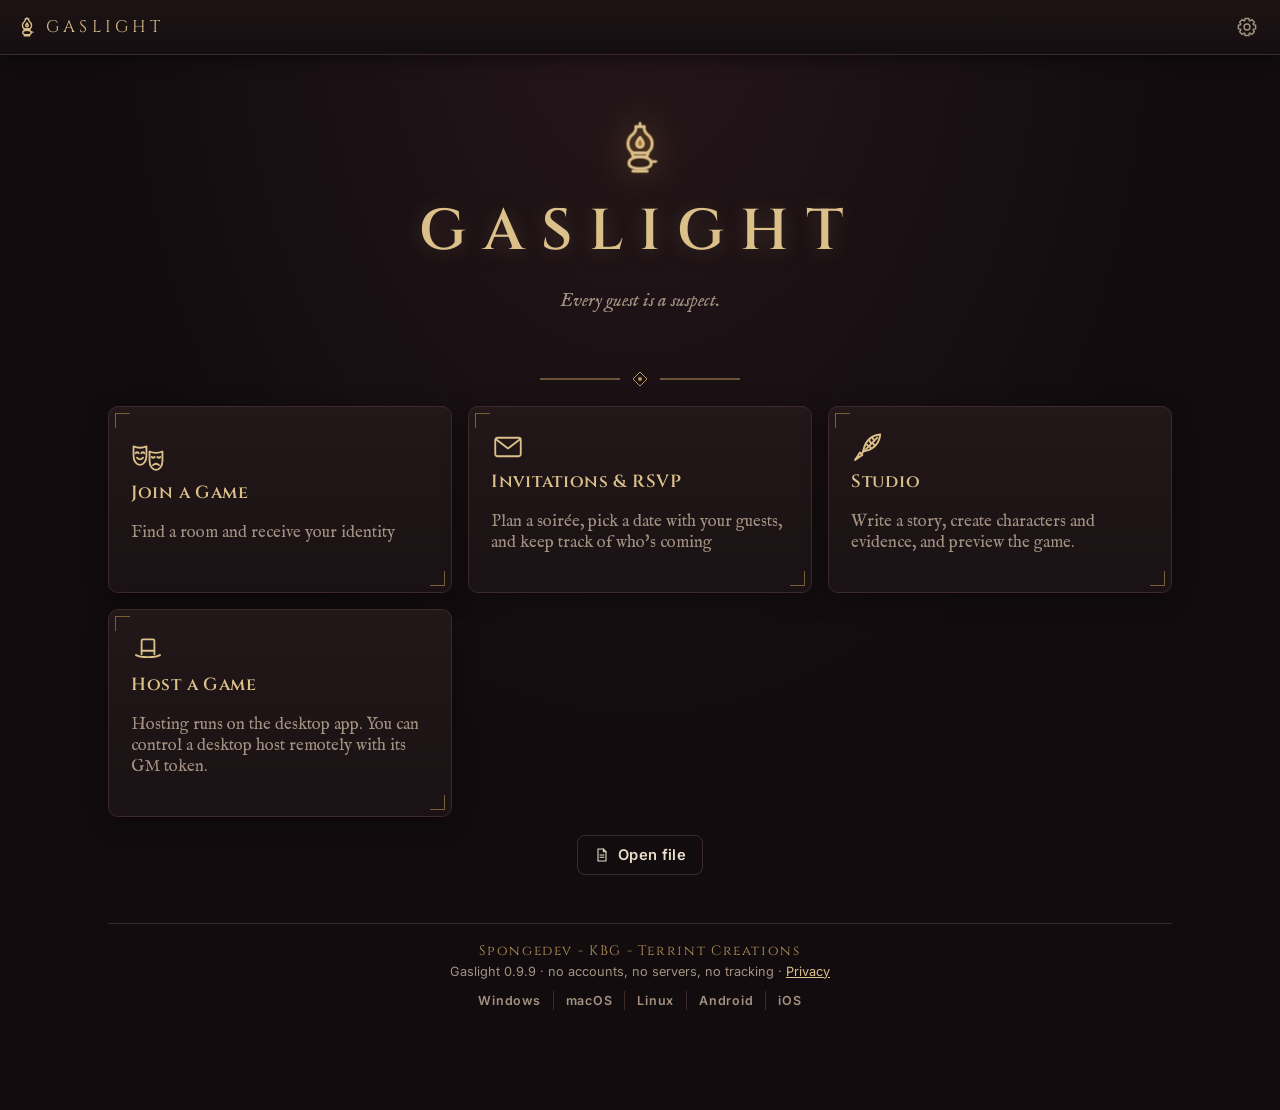
==== commit 835c93f0: "v0.9.9 Let's hope this works" ====
--- a/index.html
+++ b/index.html
@@ -4,15 +4,25 @@
     <meta charset="UTF-8" />
     <meta name="viewport" content="width=device-width, initial-scale=1, viewport-fit=cover, user-scalable=no" />
     <meta name="theme-color" content="#140d0f" />
-    <meta name="description" content="Gaslight - live-action murder mystery companion. Every guest is a suspect." />
+    <meta name="description" content="Gaslight is a free murder mystery companion site for live parties. Send invitations, give every guest a secret identity, reveal evidence and vote on the killer from your phones." />
+    <meta property="og:site_name" content="Gaslight" />
+    <meta property="og:title" content="Gaslight" />
+    <meta property="og:type" content="website" />
+    <meta property="og:url" content="https://gaslight.terrint.com/" />
+    <meta property="og:image" content="https://gaslight.terrint.com/pwa/lamp-512.png" />
+    <meta property="og:description" content="A free murder mystery companion site. Every guest is a suspect." />
     <meta name="apple-mobile-web-app-capable" content="yes" />
     <meta name="mobile-web-app-capable" content="yes" />
     <meta name="apple-mobile-web-app-status-bar-style" content="black-translucent" />
     <meta name="apple-mobile-web-app-title" content="Gaslight" />
     <title>Gaslight</title>
-    <link rel="icon" href="./icon.svg" id="app-favicon" />
+    <link rel="canonical" href="https://gaslight.terrint.com/" />
+    <link rel="icon" href="./favicon.ico" sizes="48x48" data-lamp />
+    <link rel="icon" href="./favicon-96.png" sizes="96x96" type="image/png" data-lamp />
+    <link rel="icon" href="./icon.svg" type="image/svg+xml" id="app-favicon" />
     <link rel="apple-touch-icon" href="./pwa/lamp-apple-180.png" id="app-touch-icon" />
     <link rel="manifest" href="./manifest.webmanifest" id="app-manifest" />
+    <script type="application/ld+json">{"@context":"https://schema.org","@type":"WebSite","name":"Gaslight","url":"https://gaslight.terrint.com/"}</script>
     <script>
       // the public website is https only (LAN game hosts and the apps are left alone)
       if (location.protocol === 'http:' && /(^|\.)terrint\.com$/i.test(location.hostname)) location.replace('https:' + location.href.slice(5));
@@ -20,20 +30,21 @@
     <script>
       // apply the chosen app emblem (Settings > General) before anything paints
       try { if (JSON.parse(localStorage.getItem('gaslight:emblem') || '"lamp"') === 'candle') {
+        document.querySelectorAll('link[data-lamp]').forEach(function (l) { l.remove(); });
         document.getElementById('app-favicon').href = './icon-candle.svg';
         document.getElementById('app-touch-icon').href = './pwa/candle-apple-180.png';
         document.getElementById('app-manifest').href = './manifest-candle.webmanifest';
       } } catch (e) {}
     </script>
-    <script type="module" crossorigin src="./assets/index-CNX6PCe6.js"></script>
+    <script type="module" crossorigin src="./assets/index-Dr8l0K2_.js"></script>
     <link rel="modulepreload" crossorigin href="./assets/rolldown-runtime-XKyaHtl9.js">
-    <link rel="modulepreload" crossorigin href="./assets/react-DlmbjZJV.js">
-    <link rel="modulepreload" crossorigin href="./assets/protocol-Cf1Vmumd.js">
-    <link rel="modulepreload" crossorigin href="./assets/storage-DgDoO0O6.js">
-    <link rel="modulepreload" crossorigin href="./assets/platform-DER4C0hO.js">
+    <link rel="modulepreload" crossorigin href="./assets/protocol-CmNyTa8n.js">
+    <link rel="modulepreload" crossorigin href="./assets/Icon-7uLxg3Y9.js">
+    <link rel="modulepreload" crossorigin href="./assets/storage-BAdwIEXK.js">
+    <link rel="modulepreload" crossorigin href="./assets/platform-BiNWVlqU.js">
     <link rel="modulepreload" crossorigin href="./assets/dist-C93lqtQh.js">
-    <link rel="modulepreload" crossorigin href="./assets/QrScanner-faMCn4Ih.js">
-    <link rel="stylesheet" crossorigin href="./assets/index-SjnFmORP.css">
+    <link rel="modulepreload" crossorigin href="./assets/QrScanner-D9x6wJWB.js">
+    <link rel="stylesheet" crossorigin href="./assets/index-D7RBrN63.css">
   </head>
   <body>
     <div id="root"></div>
--- a/assets/index-D7RBrN63.css
+++ b/assets/index-D7RBrN63.css
@@ -0,0 +1 @@
+@font-face{font-family:Special Elite;font-style:normal;font-display:swap;font-weight:400;src:url(./special-elite-latin-ext-400-normal-ChcxYnmu.woff2)format("woff2"),url(./special-elite-latin-ext-400-normal-CaJZjSVf.woff)format("woff");unicode-range:U+100-2BA,U+2BD-2C5,U+2C7-2CC,U+2CE-2D7,U+2DD-2FF,U+304,U+308,U+329,U+1D00-1DBF,U+1E00-1E9F,U+1EF2-1EFF,U+2020,U+20A0-20AB,U+20AD-20C0,U+2113,U+2C60-2C7F,U+A720-A7FF}@font-face{font-family:Special Elite;font-style:normal;font-display:swap;font-weight:400;src:url(./special-elite-latin-400-normal-YjDd9tmf.woff2)format("woff2"),url(./special-elite-latin-400-normal-BtSRmyJ6.woff)format("woff");unicode-range:U+??,U+131,U+152-153,U+2BB-2BC,U+2C6,U+2DA,U+2DC,U+304,U+308,U+329,U+2000-206F,U+20AC,U+2122,U+2191,U+2193,U+2212,U+2215,U+FEFF,U+FFFD}@font-face{font-family:IM Fell English;font-style:normal;font-display:swap;font-weight:400;src:url(./im-fell-english-latin-400-normal-BhowGHCQ.woff2)format("woff2"),url(./im-fell-english-latin-400-normal-CxhBQSzl.woff)format("woff");unicode-range:U+??,U+131,U+152-153,U+2BB-2BC,U+2C6,U+2DA,U+2DC,U+304,U+308,U+329,U+2000-206F,U+20AC,U+2122,U+2191,U+2193,U+2212,U+2215,U+FEFF,U+FFFD}@font-face{font-family:IM Fell English;font-style:italic;font-display:swap;font-weight:400;src:url(./im-fell-english-latin-400-italic-DD_ylKHZ.woff2)format("woff2"),url(./im-fell-english-latin-400-italic-hN89MLGX.woff)format("woff");unicode-range:U+??,U+131,U+152-153,U+2BB-2BC,U+2C6,U+2DA,U+2DC,U+304,U+308,U+329,U+2000-206F,U+20AC,U+2122,U+2191,U+2193,U+2212,U+2215,U+FEFF,U+FFFD}@font-face{font-family:Cinzel;font-style:normal;font-display:swap;font-weight:400;src:url(./cinzel-latin-ext-400-normal-XQK_CSAr.woff2)format("woff2"),url(./cinzel-latin-ext-400-normal-DJ0Lq8y-.woff)format("woff");unicode-range:U+100-2BA,U+2BD-2C5,U+2C7-2CC,U+2CE-2D7,U+2DD-2FF,U+304,U+308,U+329,U+1D00-1DBF,U+1E00-1E9F,U+1EF2-1EFF,U+2020,U+20A0-20AB,U+20AD-20C0,U+2113,U+2C60-2C7F,U+A720-A7FF}@font-face{font-family:Cinzel;font-style:normal;font-display:swap;font-weight:400;src:url(./cinzel-latin-400-normal-DnUIPmzd.woff2)format("woff2"),url(./cinzel-latin-400-normal-C8jUSQqm.woff)format("woff");unicode-range:U+??,U+131,U+152-153,U+2BB-2BC,U+2C6,U+2DA,U+2DC,U+304,U+308,U+329,U+2000-206F,U+20AC,U+2122,U+2191,U+2193,U+2212,U+2215,U+FEFF,U+FFFD}@font-face{font-family:Cinzel;font-style:normal;font-display:swap;font-weight:600;src:url(./cinzel-latin-ext-600-normal-BEFdM_VE.woff2)format("woff2"),url(./cinzel-latin-ext-600-normal-BY9Mq9iK.woff)format("woff");unicode-range:U+100-2BA,U+2BD-2C5,U+2C7-2CC,U+2CE-2D7,U+2DD-2FF,U+304,U+308,U+329,U+1D00-1DBF,U+1E00-1E9F,U+1EF2-1EFF,U+2020,U+20A0-20AB,U+20AD-20C0,U+2113,U+2C60-2C7F,U+A720-A7FF}@font-face{font-family:Cinzel;font-style:normal;font-display:swap;font-weight:600;src:url(./cinzel-latin-600-normal-Dd5YO2UX.woff2)format("woff2"),url(./cinzel-latin-600-normal-CH_LB4su.woff)format("woff");unicode-range:U+??,U+131,U+152-153,U+2BB-2BC,U+2C6,U+2DA,U+2DC,U+304,U+308,U+329,U+2000-206F,U+20AC,U+2122,U+2191,U+2193,U+2212,U+2215,U+FEFF,U+FFFD}@font-face{font-family:Cinzel;font-style:normal;font-display:swap;font-weight:700;src:url(./cinzel-latin-ext-700-normal-C24KFjuG.woff2)format("woff2"),url(./cinzel-latin-ext-700-normal-CORa-yIv.woff)format("woff");unicode-range:U+100-2BA,U+2BD-2C5,U+2C7-2CC,U+2CE-2D7,U+2DD-2FF,U+304,U+308,U+329,U+1D00-1DBF,U+1E00-1E9F,U+1EF2-1EFF,U+2020,U+20A0-20AB,U+20AD-20C0,U+2113,U+2C60-2C7F,U+A720-A7FF}@font-face{font-family:Cinzel;font-style:normal;font-display:swap;font-weight:700;src:url(./cinzel-latin-700-normal-Dkw14w9r.woff2)format("woff2"),url(./cinzel-latin-700-normal-C-gK7hA8.woff)format("woff");unicode-range:U+??,U+131,U+152-153,U+2BB-2BC,U+2C6,U+2DA,U+2DC,U+304,U+308,U+329,U+2000-206F,U+20AC,U+2122,U+2191,U+2193,U+2212,U+2215,U+FEFF,U+FFFD}@font-face{font-family:Playfair Display;font-style:normal;font-display:swap;font-weight:400;src:url(./playfair-display-cyrillic-400-normal-CjW2EstV.woff2)format("woff2"),url(./playfair-display-cyrillic-400-normal-ZiRag6zj.woff)format("woff");unicode-range:U+301,U+400-45F,U+490-491,U+4B0-4B1,U+2116}@font-face{font-family:Playfair Display;font-style:normal;font-display:swap;font-weight:400;src:url(./playfair-display-vietnamese-400-normal-BV2APVTb.woff2)format("woff2"),url(./playfair-display-vietnamese-400-normal-BbvUAu4N.woff)format("woff");unicode-range:U+102-103,U+110-111,U+128-129,U+168-169,U+1A0-1A1,U+1AF-1B0,U+300-301,U+303-304,U+308-309,U+323,U+329,U+1EA0-1EF9,U+20AB}@font-face{font-family:Playfair Display;font-style:normal;font-display:swap;font-weight:400;src:url(./playfair-display-latin-ext-400-normal-BxlSGspa.woff2)format("woff2"),url(./playfair-display-latin-ext-400-normal-qdZwdvNS.woff)format("woff");unicode-range:U+100-2BA,U+2BD-2C5,U+2C7-2CC,U+2CE-2D7,U+2DD-2FF,U+304,U+308,U+329,U+1D00-1DBF,U+1E00-1E9F,U+1EF2-1EFF,U+2020,U+20A0-20AB,U+20AD-20C0,U+2113,U+2C60-2C7F,U+A720-A7FF}@font-face{font-family:Playfair Display;font-style:normal;font-display:swap;font-weight:400;src:url(./playfair-display-latin-400-normal-CFtfchNt.woff2)format("woff2"),url(./playfair-display-latin-400-normal-DHYHbkg3.woff)format("woff");unicode-range:U+??,U+131,U+152-153,U+2BB-2BC,U+2C6,U+2DA,U+2DC,U+304,U+308,U+329,U+2000-206F,U+20AC,U+2122,U+2191,U+2193,U+2212,U+2215,U+FEFF,U+FFFD}@font-face{font-family:Limelight;font-style:normal;font-display:swap;font-weight:400;src:url(./limelight-latin-ext-400-normal-DPzC3ZDG.woff2)format("woff2"),url(./limelight-latin-ext-400-normal-DFpXQSBH.woff)format("woff");unicode-range:U+100-2BA,U+2BD-2C5,U+2C7-2CC,U+2CE-2D7,U+2DD-2FF,U+304,U+308,U+329,U+1D00-1DBF,U+1E00-1E9F,U+1EF2-1EFF,U+2020,U+20A0-20AB,U+20AD-20C0,U+2113,U+2C60-2C7F,U+A720-A7FF}@font-face{font-family:Limelight;font-style:normal;font-display:swap;font-weight:400;src:url(./limelight-latin-400-normal-CvlMCR9p.woff2)format("woff2"),url(./limelight-latin-400-normal-d7qCOV8D.woff)format("woff");unicode-range:U+??,U+131,U+152-153,U+2BB-2BC,U+2C6,U+2DA,U+2DC,U+304,U+308,U+329,U+2000-206F,U+20AC,U+2122,U+2191,U+2193,U+2212,U+2215,U+FEFF,U+FFFD}@font-face{font-family:Inter;font-style:normal;font-display:swap;font-weight:400;src:url(./inter-cyrillic-ext-400-normal-BQZuk6qB.woff2)format("woff2"),url(./inter-cyrillic-ext-400-normal-DQukG94-.woff)format("woff");unicode-range:U+460-52F,U+1C80-1C8A,U+20B4,U+2DE0-2DFF,U+A640-A69F,U+FE2E-FE2F}@font-face{font-family:Inter;font-style:normal;font-display:swap;font-weight:400;src:url(./inter-cyrillic-400-normal-obahsSVq.woff2)format("woff2"),url(./inter-cyrillic-400-normal-HOLc17fK.woff)format("woff");unicode-range:U+301,U+400-45F,U+490-491,U+4B0-4B1,U+2116}@font-face{font-family:Inter;font-style:normal;font-display:swap;font-weight:400;src:url(./inter-greek-ext-400-normal-DGGRlc-M.woff2)format("woff2"),url(./inter-greek-ext-400-normal-KugGGMne.woff)format("woff");unicode-range:U+1F??}@font-face{font-family:Inter;font-style:normal;font-display:swap;font-weight:400;src:url(./inter-greek-400-normal-B4URO6DV.woff2)format("woff2"),url(./inter-greek-400-normal-q2sYcFCs.woff)format("woff");unicode-range:U+370-377,U+37A-37F,U+384-38A,U+38C,U+38E-3A1,U+3A3-3FF}@font-face{font-family:Inter;font-style:normal;font-display:swap;font-weight:400;src:url(./inter-vietnamese-400-normal-DMkecbls.woff2)format("woff2"),url(./inter-vietnamese-400-normal-Bbgyi5SW.woff)format("woff");unicode-range:U+102-103,U+110-111,U+128-129,U+168-169,U+1A0-1A1,U+1AF-1B0,U+300-301,U+303-304,U+308-309,U+323,U+329,U+1EA0-1EF9,U+20AB}@font-face{font-family:Inter;font-style:normal;font-display:swap;font-weight:400;src:url(./inter-latin-ext-400-normal-C1nco2VV.woff2)format("woff2"),url(./inter-latin-ext-400-normal-77YHD8bZ.woff)format("woff");unicode-range:U+100-2BA,U+2BD-2C5,U+2C7-2CC,U+2CE-2D7,U+2DD-2FF,U+304,U+308,U+329,U+1D00-1DBF,U+1E00-1E9F,U+1EF2-1EFF,U+2020,U+20A0-20AB,U+20AD-20C0,U+2113,U+2C60-2C7F,U+A720-A7FF}@font-face{font-family:Inter;font-style:normal;font-display:swap;font-weight:400;src:url(./inter-latin-400-normal-C38fXH4l.woff2)format("woff2"),url(./inter-latin-400-normal-CyCys3Eg.woff)format("woff");unicode-range:U+??,U+131,U+152-153,U+2BB-2BC,U+2C6,U+2DA,U+2DC,U+304,U+308,U+329,U+2000-206F,U+20AC,U+2122,U+2191,U+2193,U+2212,U+2215,U+FEFF,U+FFFD}@font-face{font-family:Inter;font-style:normal;font-display:swap;font-weight:600;src:url(./inter-cyrillic-ext-600-normal-Dfes3d0z.woff2)format("woff2"),url(./inter-cyrillic-ext-600-normal-Bcila6Z-.woff)format("woff");unicode-range:U+460-52F,U+1C80-1C8A,U+20B4,U+2DE0-2DFF,U+A640-A69F,U+FE2E-FE2F}@font-face{font-family:Inter;font-style:normal;font-display:swap;font-weight:600;src:url(./inter-cyrillic-600-normal-CWCymEST.woff2)format("woff2"),url(./inter-cyrillic-600-normal-4D_pXhcN.woff)format("woff");unicode-range:U+301,U+400-45F,U+490-491,U+4B0-4B1,U+2116}@font-face{font-family:Inter;font-style:normal;font-display:swap;font-weight:600;src:url(./inter-greek-ext-600-normal-DRtmH8MT.woff2)format("woff2"),url(./inter-greek-ext-600-normal-B8X0CLgF.woff)format("woff");unicode-range:U+1F??}@font-face{font-family:Inter;font-style:normal;font-display:swap;font-weight:600;src:url(./inter-greek-600-normal-plRanbMR.woff2)format("woff2"),url(./inter-greek-600-normal-BZpKdvQh.woff)format("woff");unicode-range:U+370-377,U+37A-37F,U+384-38A,U+38C,U+38E-3A1,U+3A3-3FF}@font-face{font-family:Inter;font-style:normal;font-display:swap;font-weight:600;src:url(./inter-vietnamese-600-normal-Cc8MFFhd.woff2)format("woff2"),url(./inter-vietnamese-600-normal-BuLX-rYi.woff)format("woff");unicode-range:U+102-103,U+110-111,U+128-129,U+168-169,U+1A0-1A1,U+1AF-1B0,U+300-301,U+303-304,U+308-309,U+323,U+329,U+1EA0-1EF9,U+20AB}@font-face{font-family:Inter;font-style:normal;font-display:swap;font-weight:600;src:url(./inter-latin-ext-600-normal-D2bJ5OIk.woff2)format("woff2"),url(./inter-latin-ext-600-normal-CIVaiw4L.woff)format("woff");unicode-range:U+100-2BA,U+2BD-2C5,U+2C7-2CC,U+2CE-2D7,U+2DD-2FF,U+304,U+308,U+329,U+1D00-1DBF,U+1E00-1E9F,U+1EF2-1EFF,U+2020,U+20A0-20AB,U+20AD-20C0,U+2113,U+2C60-2C7F,U+A720-A7FF}@font-face{font-family:Inter;font-style:normal;font-display:swap;font-weight:600;src:url(./inter-latin-600-normal-LgqL8muc.woff2)format("woff2"),url(./inter-latin-600-normal-CiBQ2DWP.woff)format("woff");unicode-range:U+??,U+131,U+152-153,U+2BB-2BC,U+2C6,U+2DA,U+2DC,U+304,U+308,U+329,U+2000-206F,U+20AC,U+2122,U+2191,U+2193,U+2212,U+2215,U+FEFF,U+FFFD}@font-face{font-family:Inter;font-style:normal;font-display:swap;font-weight:700;src:url(./inter-cyrillic-ext-700-normal-BjwYoWNd.woff2)format("woff2"),url(./inter-cyrillic-ext-700-normal-LO58E6JB.woff)format("woff");unicode-range:U+460-52F,U+1C80-1C8A,U+20B4,U+2DE0-2DFF,U+A640-A69F,U+FE2E-FE2F}@font-face{font-family:Inter;font-style:normal;font-display:swap;font-weight:700;src:url(./inter-cyrillic-700-normal-CjBOestx.woff2)format("woff2"),url(./inter-cyrillic-700-normal-DrXBdSj3.woff)format("woff");unicode-range:U+301,U+400-45F,U+490-491,U+4B0-4B1,U+2116}@font-face{font-family:Inter;font-style:normal;font-display:swap;font-weight:700;src:url(./inter-greek-ext-700-normal-qfdV9bQt.woff2)format("woff2"),url(./inter-greek-ext-700-normal-BoQ6DsYi.woff)format("woff");unicode-range:U+1F??}@font-face{font-family:Inter;font-style:normal;font-display:swap;font-weight:700;src:url(./inter-greek-700-normal-C3JjAnD8.woff2)format("woff2"),url(./inter-greek-700-normal-BUv2fZ6O.woff)format("woff");unicode-range:U+370-377,U+37A-37F,U+384-38A,U+38C,U+38E-3A1,U+3A3-3FF}@font-face{font-family:Inter;font-style:normal;font-display:swap;font-weight:700;src:url(./inter-vietnamese-700-normal-DlLaEgI2.woff2)format("woff2"),url(./inter-vietnamese-700-normal-BZaoP0fm.woff)format("woff");unicode-range:U+102-103,U+110-111,U+128-129,U+168-169,U+1A0-1A1,U+1AF-1B0,U+300-301,U+303-304,U+308-309,U+323,U+329,U+1EA0-1EF9,U+20AB}@font-face{font-family:Inter;font-style:normal;font-display:swap;font-weight:700;src:url(./inter-latin-ext-700-normal-Ca8adRJv.woff2)format("woff2"),url(./inter-latin-ext-700-normal-TidjK2hL.woff)format("woff");unicode-range:U+100-2BA,U+2BD-2C5,U+2C7-2CC,U+2CE-2D7,U+2DD-2FF,U+304,U+308,U+329,U+1D00-1DBF,U+1E00-1E9F,U+1EF2-1EFF,U+2020,U+20A0-20AB,U+20AD-20C0,U+2113,U+2C60-2C7F,U+A720-A7FF}@font-face{font-family:Inter;font-style:normal;font-display:swap;font-weight:700;src:url(./inter-latin-700-normal-Yt3aPRUw.woff2)format("woff2"),url(./inter-latin-700-normal-BLAVimhd.woff)format("woff");unicode-range:U+??,U+131,U+152-153,U+2BB-2BC,U+2C6,U+2DA,U+2DC,U+304,U+308,U+329,U+2000-206F,U+20AC,U+2122,U+2191,U+2193,U+2212,U+2215,U+FEFF,U+FFFD}@font-face{font-family:Courier Prime;font-style:normal;font-display:swap;font-weight:400;src:url(./courier-prime-latin-ext-400-normal-B-EsvyE4.woff2)format("woff2"),url(./courier-prime-latin-ext-400-normal-CKOCNFvK.woff)format("woff");unicode-range:U+100-2BA,U+2BD-2C5,U+2C7-2CC,U+2CE-2D7,U+2DD-2FF,U+304,U+308,U+329,U+1D00-1DBF,U+1E00-1E9F,U+1EF2-1EFF,U+2020,U+20A0-20AB,U+20AD-20C0,U+2113,U+2C60-2C7F,U+A720-A7FF}@font-face{font-family:Courier Prime;font-style:normal;font-display:swap;font-weight:400;src:url(./courier-prime-latin-400-normal-BbyBr73r.woff2)format("woff2"),url(./courier-prime-latin-400-normal-BAlbUm6l.woff)format("woff");unicode-range:U+??,U+131,U+152-153,U+2BB-2BC,U+2C6,U+2DA,U+2DC,U+304,U+308,U+329,U+2000-206F,U+20AC,U+2122,U+2191,U+2193,U+2212,U+2215,U+FEFF,U+FFFD}@font-face{font-family:Courier Prime;font-style:normal;font-display:swap;font-weight:700;src:url(./courier-prime-latin-ext-700-normal-ByMJlNdM.woff2)format("woff2"),url(./courier-prime-latin-ext-700-normal-BIFoAzHx.woff)format("woff");unicode-range:U+100-2BA,U+2BD-2C5,U+2C7-2CC,U+2CE-2D7,U+2DD-2FF,U+304,U+308,U+329,U+1D00-1DBF,U+1E00-1E9F,U+1EF2-1EFF,U+2020,U+20A0-20AB,U+20AD-20C0,U+2113,U+2C60-2C7F,U+A720-A7FF}@font-face{font-family:Courier Prime;font-style:normal;font-display:swap;font-weight:700;src:url(./courier-prime-latin-700-normal-D1YCjmaD.woff2)format("woff2"),url(./courier-prime-latin-700-normal-CVvp4Sof.woff)format("woff");unicode-range:U+??,U+131,U+152-153,U+2BB-2BC,U+2C6,U+2DA,U+2DC,U+304,U+308,U+329,U+2000-206F,U+20AC,U+2122,U+2191,U+2193,U+2212,U+2215,U+FEFF,U+FFFD}@font-face{font-family:EB Garamond;font-style:normal;font-display:swap;font-weight:400;src:url(./eb-garamond-cyrillic-ext-400-normal-o8fRvAFQ.woff2)format("woff2"),url(./eb-garamond-cyrillic-ext-400-normal-DG8lny6_.woff)format("woff");unicode-range:U+460-52F,U+1C80-1C8A,U+20B4,U+2DE0-2DFF,U+A640-A69F,U+FE2E-FE2F}@font-face{font-family:EB Garamond;font-style:normal;font-display:swap;font-weight:400;src:url(./eb-garamond-cyrillic-400-normal-DDLP67lu.woff2)format("woff2"),url(./eb-garamond-cyrillic-400-normal-C0kVTdou.woff)format("woff");unicode-range:U+301,U+400-45F,U+490-491,U+4B0-4B1,U+2116}@font-face{font-family:EB Garamond;font-style:normal;font-display:swap;font-weight:400;src:url(./eb-garamond-greek-ext-400-normal-K8pwR3tn.woff2)format("woff2"),url(./eb-garamond-greek-ext-400-normal-BaZl8BIK.woff)format("woff");unicode-range:U+1F??}@font-face{font-family:EB Garamond;font-style:normal;font-display:swap;font-weight:400;src:url(./eb-garamond-greek-400-normal-CVAbzS9p.woff2)format("woff2"),url(./eb-garamond-greek-400-normal-d4JlP2QH.woff)format("woff");unicode-range:U+370-377,U+37A-37F,U+384-38A,U+38C,U+38E-3A1,U+3A3-3FF}@font-face{font-family:EB Garamond;font-style:normal;font-display:swap;font-weight:400;src:url(./eb-garamond-vietnamese-400-normal-CLvJdMEL.woff2)format("woff2"),url(./eb-garamond-vietnamese-400-normal-ifvNSiWx.woff)format("woff");unicode-range:U+102-103,U+110-111,U+128-129,U+168-169,U+1A0-1A1,U+1AF-1B0,U+300-301,U+303-304,U+308-309,U+323,U+329,U+1EA0-1EF9,U+20AB}@font-face{font-family:EB Garamond;font-style:normal;font-display:swap;font-weight:400;src:url(./eb-garamond-latin-ext-400-normal-o4A__6QZ.woff2)format("woff2"),url(./eb-garamond-latin-ext-400-normal-B4EmgUmt.woff)format("woff");unicode-range:U+100-2BA,U+2BD-2C5,U+2C7-2CC,U+2CE-2D7,U+2DD-2FF,U+304,U+308,U+329,U+1D00-1DBF,U+1E00-1E9F,U+1EF2-1EFF,U+2020,U+20A0-20AB,U+20AD-20C0,U+2113,U+2C60-2C7F,U+A720-A7FF}@font-face{font-family:EB Garamond;font-style:normal;font-display:swap;font-weight:400;src:url(./eb-garamond-latin-400-normal-BCNrxLz_.woff2)format("woff2"),url(./eb-garamond-latin-400-normal-maQnHeKB.woff)format("woff");unicode-range:U+??,U+131,U+152-153,U+2BB-2BC,U+2C6,U+2DA,U+2DC,U+304,U+308,U+329,U+2000-206F,U+20AC,U+2122,U+2191,U+2193,U+2212,U+2215,U+FEFF,U+FFFD}@font-face{font-family:EB Garamond;font-style:italic;font-display:swap;font-weight:400;src:url(./eb-garamond-cyrillic-ext-400-italic-Bz1w3xqM.woff2)format("woff2"),url(./eb-garamond-cyrillic-ext-400-italic-CYS3phfl.woff)format("woff");unicode-range:U+460-52F,U+1C80-1C8A,U+20B4,U+2DE0-2DFF,U+A640-A69F,U+FE2E-FE2F}@font-face{font-family:EB Garamond;font-style:italic;font-display:swap;font-weight:400;src:url(./eb-garamond-cyrillic-400-italic-BGIwiowF.woff2)format("woff2"),url(./eb-garamond-cyrillic-400-italic-BZInx2ys.woff)format("woff");unicode-range:U+301,U+400-45F,U+490-491,U+4B0-4B1,U+2116}@font-face{font-family:EB Garamond;font-style:italic;font-display:swap;font-weight:400;src:url(./eb-garamond-greek-ext-400-italic-CHZOQEtG.woff2)format("woff2"),url(./eb-garamond-greek-ext-400-italic-BL1XYHtS.woff)format("woff");unicode-range:U+1F??}@font-face{font-family:EB Garamond;font-style:italic;font-display:swap;font-weight:400;src:url(./eb-garamond-greek-400-italic-Dqr5KC66.woff2)format("woff2"),url(./eb-garamond-greek-400-italic-BamGE6QP.woff)format("woff");unicode-range:U+370-377,U+37A-37F,U+384-38A,U+38C,U+38E-3A1,U+3A3-3FF}@font-face{font-family:EB Garamond;font-style:italic;font-display:swap;font-weight:400;src:url(./eb-garamond-vietnamese-400-italic-DQ8HKnks.woff2)format("woff2"),url(./eb-garamond-vietnamese-400-italic-ORtyMVfw.woff)format("woff");unicode-range:U+102-103,U+110-111,U+128-129,U+168-169,U+1A0-1A1,U+1AF-1B0,U+300-301,U+303-304,U+308-309,U+323,U+329,U+1EA0-1EF9,U+20AB}@font-face{font-family:EB Garamond;font-style:italic;font-display:swap;font-weight:400;src:url(./eb-garamond-latin-ext-400-italic-V7s3nWfX.woff2)format("woff2"),url(./eb-garamond-latin-ext-400-italic-DUSsnRSD.woff)format("woff");unicode-range:U+100-2BA,U+2BD-2C5,U+2C7-2CC,U+2CE-2D7,U+2DD-2FF,U+304,U+308,U+329,U+1D00-1DBF,U+1E00-1E9F,U+1EF2-1EFF,U+2020,U+20A0-20AB,U+20AD-20C0,U+2113,U+2C60-2C7F,U+A720-A7FF}@font-face{font-family:EB Garamond;font-style:italic;font-display:swap;font-weight:400;src:url(./eb-garamond-latin-400-italic-DSEbMgZu.woff2)format("woff2"),url(./eb-garamond-latin-400-italic-CDFyLPXJ.woff)format("woff");unicode-range:U+??,U+131,U+152-153,U+2BB-2BC,U+2C6,U+2DA,U+2DC,U+304,U+308,U+329,U+2000-206F,U+20AC,U+2122,U+2191,U+2193,U+2212,U+2215,U+FEFF,U+FFFD}@font-face{font-family:EB Garamond;font-style:normal;font-display:swap;font-weight:600;src:url(./eb-garamond-cyrillic-ext-600-normal-cjIjEMm6.woff2)format("woff2"),url(./eb-garamond-cyrillic-ext-600-normal-b6vuEf1e.woff)format("woff");unicode-range:U+460-52F,U+1C80-1C8A,U+20B4,U+2DE0-2DFF,U+A640-A69F,U+FE2E-FE2F}@font-face{font-family:EB Garamond;font-style:normal;font-display:swap;font-weight:600;src:url(./eb-garamond-cyrillic-600-normal-CHfC3jm-.woff2)format("woff2"),url(./eb-garamond-cyrillic-600-normal-koFutDBv.woff)format("woff");unicode-range:U+301,U+400-45F,U+490-491,U+4B0-4B1,U+2116}@font-face{font-family:EB Garamond;font-style:normal;font-display:swap;font-weight:600;src:url(./eb-garamond-greek-ext-600-normal-B6KG6Acg.woff2)format("woff2"),url(./eb-garamond-greek-ext-600-normal-DzPSPp8W.woff)format("woff");unicode-range:U+1F??}@font-face{font-family:EB Garamond;font-style:normal;font-display:swap;font-weight:600;src:url(./eb-garamond-greek-600-normal--vWuDlyL.woff2)format("woff2"),url(./eb-garamond-greek-600-normal-JScKXZBq.woff)format("woff");unicode-range:U+370-377,U+37A-37F,U+384-38A,U+38C,U+38E-3A1,U+3A3-3FF}@font-face{font-family:EB Garamond;font-style:normal;font-display:swap;font-weight:600;src:url(./eb-garamond-vietnamese-600-normal-Dmi8L14S.woff2)format("woff2"),url(./eb-garamond-vietnamese-600-normal-DgZMCD0h.woff)format("woff");unicode-range:U+102-103,U+110-111,U+128-129,U+168-169,U+1A0-1A1,U+1AF-1B0,U+300-301,U+303-304,U+308-309,U+323,U+329,U+1EA0-1EF9,U+20AB}@font-face{font-family:EB Garamond;font-style:normal;font-display:swap;font-weight:600;src:url(./eb-garamond-latin-ext-600-normal-CrweTMKz.woff2)format("woff2"),url(./eb-garamond-latin-ext-600-normal-CoWPx8v4.woff)format("woff");unicode-range:U+100-2BA,U+2BD-2C5,U+2C7-2CC,U+2CE-2D7,U+2DD-2FF,U+304,U+308,U+329,U+1D00-1DBF,U+1E00-1E9F,U+1EF2-1EFF,U+2020,U+20A0-20AB,U+20AD-20C0,U+2113,U+2C60-2C7F,U+A720-A7FF}@font-face{font-family:EB Garamond;font-style:normal;font-display:swap;font-weight:600;src:url(./eb-garamond-latin-600-normal-DHwxsLHv.woff2)format("woff2"),url(./eb-garamond-latin-600-normal-xCe6GkOx.woff)format("woff");unicode-range:U+??,U+131,U+152-153,U+2BB-2BC,U+2C6,U+2DA,U+2DC,U+304,U+308,U+329,U+2000-206F,U+20AC,U+2122,U+2191,U+2193,U+2212,U+2215,U+FEFF,U+FFFD}@font-face{font-family:Cormorant Garamond;font-style:normal;font-display:swap;font-weight:400;src:url(./cormorant-garamond-cyrillic-ext-400-normal-W3Dto7M0.woff2)format("woff2"),url(./cormorant-garamond-cyrillic-ext-400-normal-DLdKLAvx.woff)format("woff");unicode-range:U+460-52F,U+1C80-1C8A,U+20B4,U+2DE0-2DFF,U+A640-A69F,U+FE2E-FE2F}@font-face{font-family:Cormorant Garamond;font-style:normal;font-display:swap;font-weight:400;src:url(./cormorant-garamond-cyrillic-400-normal-DD2KOZkl.woff2)format("woff2"),url(./cormorant-garamond-cyrillic-400-normal-CVFrM67f.woff)format("woff");unicode-range:U+301,U+400-45F,U+490-491,U+4B0-4B1,U+2116}@font-face{font-family:Cormorant Garamond;font-style:normal;font-display:swap;font-weight:400;src:url(./cormorant-garamond-vietnamese-400-normal-6K-YXo6g.woff2)format("woff2"),url(./cormorant-garamond-vietnamese-400-normal-4uxlocMh.woff)format("woff");unicode-range:U+102-103,U+110-111,U+128-129,U+168-169,U+1A0-1A1,U+1AF-1B0,U+300-301,U+303-304,U+308-309,U+323,U+329,U+1EA0-1EF9,U+20AB}@font-face{font-family:Cormorant Garamond;font-style:normal;font-display:swap;font-weight:400;src:url(./cormorant-garamond-latin-ext-400-normal-Drx2k2n9.woff2)format("woff2"),url(./cormorant-garamond-latin-ext-400-normal-uvC0WHQr.woff)format("woff");unicode-range:U+100-2BA,U+2BD-2C5,U+2C7-2CC,U+2CE-2D7,U+2DD-2FF,U+304,U+308,U+329,U+1D00-1DBF,U+1E00-1E9F,U+1EF2-1EFF,U+2020,U+20A0-20AB,U+20AD-20C0,U+2113,U+2C60-2C7F,U+A720-A7FF}@font-face{font-family:Cormorant Garamond;font-style:normal;font-display:swap;font-weight:400;src:url(./cormorant-garamond-latin-400-normal-B-1hWBU7.woff2)format("woff2"),url(./cormorant-garamond-latin-400-normal-B7YtguxJ.woff)format("woff");unicode-range:U+??,U+131,U+152-153,U+2BB-2BC,U+2C6,U+2DA,U+2DC,U+304,U+308,U+329,U+2000-206F,U+20AC,U+2122,U+2191,U+2193,U+2212,U+2215,U+FEFF,U+FFFD}@font-face{font-family:Cormorant Garamond;font-style:italic;font-display:swap;font-weight:400;src:url(./cormorant-garamond-cyrillic-ext-400-italic-BEGvmv_3.woff2)format("woff2"),url(./cormorant-garamond-cyrillic-ext-400-italic-C_Uk1MUY.woff)format("woff");unicode-range:U+460-52F,U+1C80-1C8A,U+20B4,U+2DE0-2DFF,U+A640-A69F,U+FE2E-FE2F}@font-face{font-family:Cormorant Garamond;font-style:italic;font-display:swap;font-weight:400;src:url(./cormorant-garamond-cyrillic-400-italic-D3GtrbRZ.woff2)format("woff2"),url(./cormorant-garamond-cyrillic-400-italic-AH1vqu4S.woff)format("woff");unicode-range:U+301,U+400-45F,U+490-491,U+4B0-4B1,U+2116}@font-face{font-family:Cormorant Garamond;font-style:italic;font-display:swap;font-weight:400;src:url(./cormorant-garamond-vietnamese-400-italic-BoXDRTEW.woff2)format("woff2"),url(./cormorant-garamond-vietnamese-400-italic-CJpMwFnN.woff)format("woff");unicode-range:U+102-103,U+110-111,U+128-129,U+168-169,U+1A0-1A1,U+1AF-1B0,U+300-301,U+303-304,U+308-309,U+323,U+329,U+1EA0-1EF9,U+20AB}@font-face{font-family:Cormorant Garamond;font-style:italic;font-display:swap;font-weight:400;src:url(./cormorant-garamond-latin-ext-400-italic-BdEzgT7i.woff2)format("woff2"),url(./cormorant-garamond-latin-ext-400-italic-CQvLaSWn.woff)format("woff");unicode-range:U+100-2BA,U+2BD-2C5,U+2C7-2CC,U+2CE-2D7,U+2DD-2FF,U+304,U+308,U+329,U+1D00-1DBF,U+1E00-1E9F,U+1EF2-1EFF,U+2020,U+20A0-20AB,U+20AD-20C0,U+2113,U+2C60-2C7F,U+A720-A7FF}@font-face{font-family:Cormorant Garamond;font-style:italic;font-display:swap;font-weight:400;src:url(./cormorant-garamond-latin-400-italic-Dc_OZ8oc.woff2)format("woff2"),url(./cormorant-garamond-latin-400-italic-BLh7T8o8.woff)format("woff");unicode-range:U+??,U+131,U+152-153,U+2BB-2BC,U+2C6,U+2DA,U+2DC,U+304,U+308,U+329,U+2000-206F,U+20AC,U+2122,U+2191,U+2193,U+2212,U+2215,U+FEFF,U+FFFD}@font-face{font-family:Cormorant Garamond;font-style:normal;font-display:swap;font-weight:600;src:url(./cormorant-garamond-cyrillic-ext-600-normal-BMhMHfrj.woff2)format("woff2"),url(./cormorant-garamond-cyrillic-ext-600-normal-CsIYWmWK.woff)format("woff");unicode-range:U+460-52F,U+1C80-1C8A,U+20B4,U+2DE0-2DFF,U+A640-A69F,U+FE2E-FE2F}@font-face{font-family:Cormorant Garamond;font-style:normal;font-display:swap;font-weight:600;src:url(./cormorant-garamond-cyrillic-600-normal-C2atO-64.woff2)format("woff2"),url(./cormorant-garamond-cyrillic-600-normal-FNmA3REe.woff)format("woff");unicode-range:U+301,U+400-45F,U+490-491,U+4B0-4B1,U+2116}@font-face{font-family:Cormorant Garamond;font-style:normal;font-display:swap;font-weight:600;src:url(./cormorant-garamond-vietnamese-600-normal-BoXdMtcr.woff2)format("woff2"),url(./cormorant-garamond-vietnamese-600-normal-C4HEjEaf.woff)format("woff");unicode-range:U+102-103,U+110-111,U+128-129,U+168-169,U+1A0-1A1,U+1AF-1B0,U+300-301,U+303-304,U+308-309,U+323,U+329,U+1EA0-1EF9,U+20AB}@font-face{font-family:Cormorant Garamond;font-style:normal;font-display:swap;font-weight:600;src:url(./cormorant-garamond-latin-ext-600-normal-DaBc-lu7.woff2)format("woff2"),url(./cormorant-garamond-latin-ext-600-normal-Dk3-quAP.woff)format("woff");unicode-range:U+100-2BA,U+2BD-2C5,U+2C7-2CC,U+2CE-2D7,U+2DD-2FF,U+304,U+308,U+329,U+1D00-1DBF,U+1E00-1E9F,U+1EF2-1EFF,U+2020,U+20A0-20AB,U+20AD-20C0,U+2113,U+2C60-2C7F,U+A720-A7FF}@font-face{font-family:Cormorant Garamond;font-style:normal;font-display:swap;font-weight:600;src:url(./cormorant-garamond-latin-600-normal-Co1r35X9.woff2)format("woff2"),url(./cormorant-garamond-latin-600-normal-2CBVLo0M.woff)format("woff");unicode-range:U+??,U+131,U+152-153,U+2BB-2BC,U+2C6,U+2DA,U+2DC,U+304,U+308,U+329,U+2000-206F,U+20AC,U+2122,U+2191,U+2193,U+2212,U+2215,U+FEFF,U+FFFD}@font-face{font-family:UnifrakturMaguntia;font-style:normal;font-display:swap;font-weight:400;src:url(./unifrakturmaguntia-latin-400-normal-ColWi6tl.woff2)format("woff2"),url(./unifrakturmaguntia-latin-400-normal-BmHZTSVP.woff)format("woff");unicode-range:U+??,U+131,U+152-153,U+2BB-2BC,U+2C6,U+2DA,U+2DC,U+304,U+308,U+329,U+2000-206F,U+20AC,U+2122,U+2191,U+2193,U+2212,U+2215,U+FEFF,U+FFFD}@font-face{font-family:Pinyon Script;font-style:normal;font-display:swap;font-weight:400;src:url(./pinyon-script-vietnamese-400-normal-D9IEVGR9.woff2)format("woff2"),url(./pinyon-script-vietnamese-400-normal-DsnOr8jX.woff)format("woff");unicode-range:U+102-103,U+110-111,U+128-129,U+168-169,U+1A0-1A1,U+1AF-1B0,U+300-301,U+303-304,U+308-309,U+323,U+329,U+1EA0-1EF9,U+20AB}@font-face{font-family:Pinyon Script;font-style:normal;font-display:swap;font-weight:400;src:url(./pinyon-script-latin-ext-400-normal-DzUoH_k9.woff2)format("woff2"),url(./pinyon-script-latin-ext-400-normal-Cu_llAZZ.woff)format("woff");unicode-range:U+100-2BA,U+2BD-2C5,U+2C7-2CC,U+2CE-2D7,U+2DD-2FF,U+304,U+308,U+329,U+1D00-1DBF,U+1E00-1E9F,U+1EF2-1EFF,U+2020,U+20A0-20AB,U+20AD-20C0,U+2113,U+2C60-2C7F,U+A720-A7FF}@font-face{font-family:Pinyon Script;font-style:normal;font-display:swap;font-weight:400;src:url(./pinyon-script-latin-400-normal-HCoaxbyT.woff2)format("woff2"),url(./pinyon-script-latin-400-normal-3W0BoeAr.woff)format("woff");unicode-range:U+??,U+131,U+152-153,U+2BB-2BC,U+2C6,U+2DA,U+2DC,U+304,U+308,U+329,U+2000-206F,U+20AC,U+2122,U+2191,U+2193,U+2212,U+2215,U+FEFF,U+FFFD}@font-face{font-family:Caveat;font-style:normal;font-display:swap;font-weight:400;src:url(./caveat-cyrillic-ext-400-normal-3iEGd-c5.woff2)format("woff2"),url(./caveat-cyrillic-ext-400-normal-Cg0RnRQ5.woff)format("woff");unicode-range:U+460-52F,U+1C80-1C8A,U+20B4,U+2DE0-2DFF,U+A640-A69F,U+FE2E-FE2F}@font-face{font-family:Caveat;font-style:normal;font-display:swap;font-weight:400;src:url(./caveat-cyrillic-400-normal-9cDH9rLW.woff2)format("woff2"),url(./caveat-cyrillic-400-normal-CebvvJET.woff)format("woff");unicode-range:U+301,U+400-45F,U+490-491,U+4B0-4B1,U+2116}@font-face{font-family:Caveat;font-style:normal;font-display:swap;font-weight:400;src:url(./caveat-latin-ext-400-normal-D7hBUiug.woff2)format("woff2"),url(./caveat-latin-ext-400-normal-DtiRFvw0.woff)format("woff");unicode-range:U+100-2BA,U+2BD-2C5,U+2C7-2CC,U+2CE-2D7,U+2DD-2FF,U+304,U+308,U+329,U+1D00-1DBF,U+1E00-1E9F,U+1EF2-1EFF,U+2020,U+20A0-20AB,U+20AD-20C0,U+2113,U+2C60-2C7F,U+A720-A7FF}@font-face{font-family:Caveat;font-style:normal;font-display:swap;font-weight:400;src:url(./caveat-latin-400-normal-D6LQsQ_v.woff2)format("woff2"),url(./caveat-latin-400-normal-BzhAQZkN.woff)format("woff");unicode-range:U+??,U+131,U+152-153,U+2BB-2BC,U+2C6,U+2DA,U+2DC,U+304,U+308,U+329,U+2000-206F,U+20AC,U+2122,U+2191,U+2193,U+2212,U+2215,U+FEFF,U+FFFD}@font-face{font-family:Caveat;font-style:normal;font-display:swap;font-weight:600;src:url(./caveat-cyrillic-ext-600-normal-DDEJyoof.woff2)format("woff2"),url(./caveat-cyrillic-ext-600-normal-BLVNc-Ct.woff)format("woff");unicode-range:U+460-52F,U+1C80-1C8A,U+20B4,U+2DE0-2DFF,U+A640-A69F,U+FE2E-FE2F}@font-face{font-family:Caveat;font-style:normal;font-display:swap;font-weight:600;src:url(./caveat-cyrillic-600-normal-Ba_MyzgW.woff2)format("woff2"),url(./caveat-cyrillic-600-normal-CqH0c_uj.woff)format("woff");unicode-range:U+301,U+400-45F,U+490-491,U+4B0-4B1,U+2116}@font-face{font-family:Caveat;font-style:normal;font-display:swap;font-weight:600;src:url(./caveat-latin-ext-600-normal-DDJRD6ps.woff2)format("woff2"),url(./caveat-latin-ext-600-normal-shBvSnoU.woff)format("woff");unicode-range:U+100-2BA,U+2BD-2C5,U+2C7-2CC,U+2CE-2D7,U+2DD-2FF,U+304,U+308,U+329,U+1D00-1DBF,U+1E00-1E9F,U+1EF2-1EFF,U+2020,U+20A0-20AB,U+20AD-20C0,U+2113,U+2C60-2C7F,U+A720-A7FF}@font-face{font-family:Caveat;font-style:normal;font-display:swap;font-weight:600;src:url(./caveat-latin-600-normal-zlTlWIYU.woff2)format("woff2"),url(./caveat-latin-600-normal-DUjB8dgm.woff)format("woff");unicode-range:U+??,U+131,U+152-153,U+2BB-2BC,U+2C6,U+2DA,U+2DC,U+304,U+308,U+329,U+2000-206F,U+20AC,U+2122,U+2191,U+2193,U+2212,U+2215,U+FEFF,U+FFFD}@font-face{font-family:Poiret One;font-style:normal;font-display:swap;font-weight:400;src:url(./poiret-one-cyrillic-400-normal-DSLrjXv3.woff2)format("woff2"),url(./poiret-one-cyrillic-400-normal-CpH-lEit.woff)format("woff");unicode-range:U+301,U+400-45F,U+490-491,U+4B0-4B1,U+2116}@font-face{font-family:Poiret One;font-style:normal;font-display:swap;font-weight:400;src:url(./poiret-one-latin-ext-400-normal-CxHDSaWp.woff2)format("woff2"),url(./poiret-one-latin-ext-400-normal-CvJmH8f6.woff)format("woff");unicode-range:U+100-2BA,U+2BD-2C5,U+2C7-2CC,U+2CE-2D7,U+2DD-2FF,U+304,U+308,U+329,U+1D00-1DBF,U+1E00-1E9F,U+1EF2-1EFF,U+2020,U+20A0-20AB,U+20AD-20C0,U+2113,U+2C60-2C7F,U+A720-A7FF}@font-face{font-family:Poiret One;font-style:normal;font-display:swap;font-weight:400;src:url(./poiret-one-latin-400-normal-DaD3Ke7k.woff2)format("woff2"),url(./poiret-one-latin-400-normal-DeDrWLAw.woff)format("woff");unicode-range:U+??,U+131,U+152-153,U+2BB-2BC,U+2C6,U+2DA,U+2DC,U+304,U+308,U+329,U+2000-206F,U+20AC,U+2122,U+2191,U+2193,U+2212,U+2215,U+FEFF,U+FFFD}@font-face{font-family:Old Standard TT;font-style:normal;font-display:swap;font-weight:400;src:url(./old-standard-tt-cyrillic-ext-400-normal-CFid_Ari.woff2)format("woff2"),url(./old-standard-tt-cyrillic-ext-400-normal-WtC_wZmU.woff)format("woff");unicode-range:U+460-52F,U+1C80-1C8A,U+20B4,U+2DE0-2DFF,U+A640-A69F,U+FE2E-FE2F}@font-face{font-family:Old Standard TT;font-style:normal;font-display:swap;font-weight:400;src:url(./old-standard-tt-cyrillic-400-normal-Dx4QB4EU.woff2)format("woff2"),url(./old-standard-tt-cyrillic-400-normal-B9opELhc.woff)format("woff");unicode-range:U+301,U+400-45F,U+490-491,U+4B0-4B1,U+2116}@font-face{font-family:Old Standard TT;font-style:normal;font-display:swap;font-weight:400;src:url(./old-standard-tt-vietnamese-400-normal-CV652Sht.woff2)format("woff2"),url(./old-standard-tt-vietnamese-400-normal-DHwrUsNN.woff)format("woff");unicode-range:U+102-103,U+110-111,U+128-129,U+168-169,U+1A0-1A1,U+1AF-1B0,U+300-301,U+303-304,U+308-309,U+323,U+329,U+1EA0-1EF9,U+20AB}@font-face{font-family:Old Standard TT;font-style:normal;font-display:swap;font-weight:400;src:url(./old-standard-tt-latin-ext-400-normal-CeUx86po.woff2)format("woff2"),url(./old-standard-tt-latin-ext-400-normal-Dv3vPbwK.woff)format("woff");unicode-range:U+100-2BA,U+2BD-2C5,U+2C7-2CC,U+2CE-2D7,U+2DD-2FF,U+304,U+308,U+329,U+1D00-1DBF,U+1E00-1E9F,U+1EF2-1EFF,U+2020,U+20A0-20AB,U+20AD-20C0,U+2113,U+2C60-2C7F,U+A720-A7FF}@font-face{font-family:Old Standard TT;font-style:normal;font-display:swap;font-weight:400;src:url(./old-standard-tt-latin-400-normal-CksAFory.woff2)format("woff2"),url(./old-standard-tt-latin-400-normal-CEoEX30F.woff)format("woff");unicode-range:U+??,U+131,U+152-153,U+2BB-2BC,U+2C6,U+2DA,U+2DC,U+304,U+308,U+329,U+2000-206F,U+20AC,U+2122,U+2191,U+2193,U+2212,U+2215,U+FEFF,U+FFFD}@font-face{font-family:Old Standard TT;font-style:italic;font-display:swap;font-weight:400;src:url(./old-standard-tt-cyrillic-ext-400-italic-oYvjGjTN.woff2)format("woff2"),url(./old-standard-tt-cyrillic-ext-400-italic-CJoWpzGI.woff)format("woff");unicode-range:U+460-52F,U+1C80-1C8A,U+20B4,U+2DE0-2DFF,U+A640-A69F,U+FE2E-FE2F}@font-face{font-family:Old Standard TT;font-style:italic;font-display:swap;font-weight:400;src:url(./old-standard-tt-cyrillic-400-italic-C55T6EX4.woff2)format("woff2"),url(./old-standard-tt-cyrillic-400-italic-CjUsNPOx.woff)format("woff");unicode-range:U+301,U+400-45F,U+490-491,U+4B0-4B1,U+2116}@font-face{font-family:Old Standard TT;font-style:italic;font-display:swap;font-weight:400;src:url(./old-standard-tt-vietnamese-400-italic-DkgkEoGJ.woff2)format("woff2"),url(./old-standard-tt-vietnamese-400-italic-Dgl-3X6n.woff)format("woff");unicode-range:U+102-103,U+110-111,U+128-129,U+168-169,U+1A0-1A1,U+1AF-1B0,U+300-301,U+303-304,U+308-309,U+323,U+329,U+1EA0-1EF9,U+20AB}@font-face{font-family:Old Standard TT;font-style:italic;font-display:swap;font-weight:400;src:url(./old-standard-tt-latin-ext-400-italic-DY6MM75a.woff2)format("woff2"),url(./old-standard-tt-latin-ext-400-italic-CuIdnYHF.woff)format("woff");unicode-range:U+100-2BA,U+2BD-2C5,U+2C7-2CC,U+2CE-2D7,U+2DD-2FF,U+304,U+308,U+329,U+1D00-1DBF,U+1E00-1E9F,U+1EF2-1EFF,U+2020,U+20A0-20AB,U+20AD-20C0,U+2113,U+2C60-2C7F,U+A720-A7FF}@font-face{font-family:Old Standard TT;font-style:italic;font-display:swap;font-weight:400;src:url(./old-standard-tt-latin-400-italic-CCwC87fu.woff2)format("woff2"),url(./old-standard-tt-latin-400-italic-CQu5L45y.woff)format("woff");unicode-range:U+??,U+131,U+152-153,U+2BB-2BC,U+2C6,U+2DA,U+2DC,U+304,U+308,U+329,U+2000-206F,U+20AC,U+2122,U+2191,U+2193,U+2212,U+2215,U+FEFF,U+FFFD}@font-face{font-family:Old Standard TT;font-style:normal;font-display:swap;font-weight:700;src:url(./old-standard-tt-cyrillic-ext-700-normal-2HzcywYP.woff2)format("woff2"),url(./old-standard-tt-cyrillic-ext-700-normal-BP5G1VL-.woff)format("woff");unicode-range:U+460-52F,U+1C80-1C8A,U+20B4,U+2DE0-2DFF,U+A640-A69F,U+FE2E-FE2F}@font-face{font-family:Old Standard TT;font-style:normal;font-display:swap;font-weight:700;src:url(./old-standard-tt-cyrillic-700-normal-Ruokj-he.woff2)format("woff2"),url(./old-standard-tt-cyrillic-700-normal-BeSD8YYN.woff)format("woff");unicode-range:U+301,U+400-45F,U+490-491,U+4B0-4B1,U+2116}@font-face{font-family:Old Standard TT;font-style:normal;font-display:swap;font-weight:700;src:url(./old-standard-tt-vietnamese-700-normal-CB6t4GFC.woff2)format("woff2"),url(./old-standard-tt-vietnamese-700-normal-B0VFBOiD.woff)format("woff");unicode-range:U+102-103,U+110-111,U+128-129,U+168-169,U+1A0-1A1,U+1AF-1B0,U+300-301,U+303-304,U+308-309,U+323,U+329,U+1EA0-1EF9,U+20AB}@font-face{font-family:Old Standard TT;font-style:normal;font-display:swap;font-weight:700;src:url(./old-standard-tt-latin-ext-700-normal-Bck9AhJw.woff2)format("woff2"),url(./old-standard-tt-latin-ext-700-normal-ojINqLQx.woff)format("woff");unicode-range:U+100-2BA,U+2BD-2C5,U+2C7-2CC,U+2CE-2D7,U+2DD-2FF,U+304,U+308,U+329,U+1D00-1DBF,U+1E00-1E9F,U+1EF2-1EFF,U+2020,U+20A0-20AB,U+20AD-20C0,U+2113,U+2C60-2C7F,U+A720-A7FF}@font-face{font-family:Old Standard TT;font-style:normal;font-display:swap;font-weight:700;src:url(./old-standard-tt-latin-700-normal-DLkH_MDP.woff2)format("woff2"),url(./old-standard-tt-latin-700-normal-Bw7EIiLL.woff)format("woff");unicode-range:U+??,U+131,U+152-153,U+2BB-2BC,U+2C6,U+2DA,U+2DC,U+304,U+308,U+329,U+2000-206F,U+20AC,U+2122,U+2191,U+2193,U+2212,U+2215,U+FEFF,U+FFFD}@font-face{font-family:Creepster;font-style:normal;font-display:swap;font-weight:400;src:url(./creepster-latin-400-normal-DnKpM-ys.woff2)format("woff2"),url(./creepster-latin-400-normal-DFidaany.woff)format("woff");unicode-range:U+??,U+131,U+152-153,U+2BB-2BC,U+2C6,U+2DA,U+2DC,U+304,U+308,U+329,U+2000-206F,U+20AC,U+2122,U+2191,U+2193,U+2212,U+2215,U+FEFF,U+FFFD}@font-face{font-family:Josefin Sans;font-style:normal;font-display:swap;font-weight:400;src:url(./josefin-sans-vietnamese-400-normal-5bZRxDiL.woff2)format("woff2"),url(./josefin-sans-vietnamese-400-normal-7lki-pri.woff)format("woff");unicode-range:U+102-103,U+110-111,U+128-129,U+168-169,U+1A0-1A1,U+1AF-1B0,U+300-301,U+303-304,U+308-309,U+323,U+329,U+1EA0-1EF9,U+20AB}@font-face{font-family:Josefin Sans;font-style:normal;font-display:swap;font-weight:400;src:url(./josefin-sans-latin-ext-400-normal-WydUZGG0.woff2)format("woff2"),url(./josefin-sans-latin-ext-400-normal-GP5qjHwf.woff)format("woff");unicode-range:U+100-2BA,U+2BD-2C5,U+2C7-2CC,U+2CE-2D7,U+2DD-2FF,U+304,U+308,U+329,U+1D00-1DBF,U+1E00-1E9F,U+1EF2-1EFF,U+2020,U+20A0-20AB,U+20AD-20C0,U+2113,U+2C60-2C7F,U+A720-A7FF}@font-face{font-family:Josefin Sans;font-style:normal;font-display:swap;font-weight:400;src:url(./josefin-sans-latin-400-normal-Bw73c5y2.woff2)format("woff2"),url(./josefin-sans-latin-400-normal-OLNf33Pm.woff)format("woff");unicode-range:U+??,U+131,U+152-153,U+2BB-2BC,U+2C6,U+2DA,U+2DC,U+304,U+308,U+329,U+2000-206F,U+20AC,U+2122,U+2191,U+2193,U+2212,U+2215,U+FEFF,U+FFFD}@font-face{font-family:Josefin Sans;font-style:normal;font-display:swap;font-weight:600;src:url(./josefin-sans-vietnamese-600-normal-B3-kA7Zo.woff2)format("woff2"),url(./josefin-sans-vietnamese-600-normal-CD4q0dTQ.woff)format("woff");unicode-range:U+102-103,U+110-111,U+128-129,U+168-169,U+1A0-1A1,U+1AF-1B0,U+300-301,U+303-304,U+308-309,U+323,U+329,U+1EA0-1EF9,U+20AB}@font-face{font-family:Josefin Sans;font-style:normal;font-display:swap;font-weight:600;src:url(./josefin-sans-latin-ext-600-normal-BBwcr3jX.woff2)format("woff2"),url(./josefin-sans-latin-ext-600-normal-UIETFcKM.woff)format("woff");unicode-range:U+100-2BA,U+2BD-2C5,U+2C7-2CC,U+2CE-2D7,U+2DD-2FF,U+304,U+308,U+329,U+1D00-1DBF,U+1E00-1E9F,U+1EF2-1EFF,U+2020,U+20A0-20AB,U+20AD-20C0,U+2113,U+2C60-2C7F,U+A720-A7FF}@font-face{font-family:Josefin Sans;font-style:normal;font-display:swap;font-weight:600;src:url(./josefin-sans-latin-600-normal-DXjG1Gv0.woff2)format("woff2"),url(./josefin-sans-latin-600-normal-CcMFZ0n5.woff)format("woff");unicode-range:U+??,U+131,U+152-153,U+2BB-2BC,U+2C6,U+2DA,U+2DC,U+304,U+308,U+329,U+2000-206F,U+20AC,U+2122,U+2191,U+2193,U+2212,U+2215,U+FEFF,U+FFFD}@font-face{font-family:Space Mono;font-style:normal;font-display:swap;font-weight:400;src:url(./space-mono-vietnamese-400-normal-BNOj0Qhp.woff2)format("woff2"),url(./space-mono-vietnamese-400-normal-B0PMp_xB.woff)format("woff");unicode-range:U+102-103,U+110-111,U+128-129,U+168-169,U+1A0-1A1,U+1AF-1B0,U+300-301,U+303-304,U+308-309,U+323,U+329,U+1EA0-1EF9,U+20AB}@font-face{font-family:Space Mono;font-style:normal;font-display:swap;font-weight:400;src:url(./space-mono-latin-ext-400-normal-DTLbW2xa.woff2)format("woff2"),url(./space-mono-latin-ext-400-normal-D4cJI_B-.woff)format("woff");unicode-range:U+100-2BA,U+2BD-2C5,U+2C7-2CC,U+2CE-2D7,U+2DD-2FF,U+304,U+308,U+329,U+1D00-1DBF,U+1E00-1E9F,U+1EF2-1EFF,U+2020,U+20A0-20AB,U+20AD-20C0,U+2113,U+2C60-2C7F,U+A720-A7FF}@font-face{font-family:Space Mono;font-style:normal;font-display:swap;font-weight:400;src:url(./space-mono-latin-400-normal-Rg4St2Dn.woff2)format("woff2"),url(./space-mono-latin-400-normal-_3DlpgIW.woff)format("woff");unicode-range:U+??,U+131,U+152-153,U+2BB-2BC,U+2C6,U+2DA,U+2DC,U+304,U+308,U+329,U+2000-206F,U+20AC,U+2122,U+2191,U+2193,U+2212,U+2215,U+FEFF,U+FFFD}@font-face{font-family:Space Mono;font-style:normal;font-display:swap;font-weight:700;src:url(./space-mono-vietnamese-700-normal-DWQgDHuA.woff2)format("woff2"),url(./space-mono-vietnamese-700-normal-D-KrLuLr.woff)format("woff");unicode-range:U+102-103,U+110-111,U+128-129,U+168-169,U+1A0-1A1,U+1AF-1B0,U+300-301,U+303-304,U+308-309,U+323,U+329,U+1EA0-1EF9,U+20AB}@font-face{font-family:Space Mono;font-style:normal;font-display:swap;font-weight:700;src:url(./space-mono-latin-ext-700-normal-B2s3bDs2.woff2)format("woff2"),url(./space-mono-latin-ext-700-normal-B_E7P90g.woff)format("woff");unicode-range:U+100-2BA,U+2BD-2C5,U+2C7-2CC,U+2CE-2D7,U+2DD-2FF,U+304,U+308,U+329,U+1D00-1DBF,U+1E00-1E9F,U+1EF2-1EFF,U+2020,U+20A0-20AB,U+20AD-20C0,U+2113,U+2C60-2C7F,U+A720-A7FF}@font-face{font-family:Space Mono;font-style:normal;font-display:swap;font-weight:700;src:url(./space-mono-latin-700-normal-mWgeinG7.woff2)format("woff2"),url(./space-mono-latin-700-normal-D7A851RN.woff)format("woff");unicode-range:U+??,U+131,U+152-153,U+2BB-2BC,U+2C6,U+2DA,U+2DC,U+304,U+308,U+329,U+2000-206F,U+20AC,U+2122,U+2191,U+2193,U+2212,U+2215,U+FEFF,U+FFFD}@font-face{font-family:Lora;font-style:normal;font-display:swap;font-weight:400;src:url(./lora-cyrillic-ext-400-normal-DwaaZvol.woff2)format("woff2"),url(./lora-cyrillic-ext-400-normal-PiPRSBNu.woff)format("woff");unicode-range:U+460-52F,U+1C80-1C8A,U+20B4,U+2DE0-2DFF,U+A640-A69F,U+FE2E-FE2F}@font-face{font-family:Lora;font-style:normal;font-display:swap;font-weight:400;src:url(./lora-cyrillic-400-normal-CbVom6TB.woff2)format("woff2"),url(./lora-cyrillic-400-normal-BedExNGj.woff)format("woff");unicode-range:U+301,U+400-45F,U+490-491,U+4B0-4B1,U+2116}@font-face{font-family:Lora;font-style:normal;font-display:swap;font-weight:400;src:url(./lora-math-400-normal-D2gccGFf.woff2)format("woff2"),url(./lora-math-400-normal-BToItYw_.woff)format("woff");unicode-range:U+302-303,U+305,U+307-308,U+310,U+312,U+315,U+31A,U+326-327,U+32C,U+32F-330,U+332-333,U+338,U+33A,U+346,U+34D,U+391-3A1,U+3A3-3A9,U+3B1-3C9,U+3D1,U+3D5-3D6,U+3F0-3F1,U+3F4-3F5,U+2016-2017,U+2034-2038,U+203C,U+2040,U+2043,U+2047,U+2050,U+2057,U+205F,U+2070-2071,U+2074-208E,U+2090-209C,U+20D0-20DC,U+20E1,U+20E5-20EF,U+2100-2112,U+2114-2115,U+2117-2121,U+2123-214F,U+2190,U+2192,U+2194-21AE,U+21B0-21E5,U+21F1-21F2,U+21F4-2211,U+2213-2214,U+2216-22FF,U+2308-230B,U+2310,U+2319,U+231C-2321,U+2336-237A,U+237C,U+2395,U+239B-23B7,U+23D0,U+23DC-23E1,U+2474-2475,U+25AF,U+25B3,U+25B7,U+25BD,U+25C1,U+25CA,U+25CC,U+25FB,U+266D-266F,U+27C0-27FF,U+2900-2AFF,U+2B0E-2B11,U+2B30-2B4C,U+2BFE,U+3030,U+FF5B,U+FF5D,U+1D400-1D7FF,U+1EE??}@font-face{font-family:Lora;font-style:normal;font-display:swap;font-weight:400;src:url(./lora-symbols-400-normal-DmcY0X7a.woff2)format("woff2"),url(./lora-symbols-400-normal-BK2bqsD8.woff)format("woff");unicode-range:U+1-C,U+E-1F,U+7F-9F,U+20DD-20E0,U+20E2-20E4,U+2150-218F,U+2190,U+2192,U+2194-2199,U+21AF,U+21E6-21F0,U+21F3,U+2218-2219,U+2299,U+22C4-22C6,U+2300-243F,U+2440-244A,U+2460-24FF,U+25A0-27BF,U+28??,U+2921-2922,U+2981,U+29BF,U+29EB,U+2B??,U+4DC0-4DFF,U+FFF9-FFFB,U+10140-1018E,U+10190-1019C,U+101A0,U+101D0-101FD,U+102E0-102FB,U+10E60-10E7E,U+1D2C0-1D2D3,U+1D2E0-1D37F,U+1F0??,U+1F100-1F1AD,U+1F1E6-1F1FF,U+1F30D-1F30F,U+1F315,U+1F31C,U+1F31E,U+1F320-1F32C,U+1F336,U+1F378,U+1F37D,U+1F382,U+1F393-1F39F,U+1F3A7-1F3A8,U+1F3AC-1F3AF,U+1F3C2,U+1F3C4-1F3C6,U+1F3CA-1F3CE,U+1F3D4-1F3E0,U+1F3ED,U+1F3F1-1F3F3,U+1F3F5-1F3F7,U+1F408,U+1F415,U+1F41F,U+1F426,U+1F43F,U+1F441-1F442,U+1F444,U+1F446-1F449,U+1F44C-1F44E,U+1F453,U+1F46A,U+1F47D,U+1F4A3,U+1F4B0,U+1F4B3,U+1F4B9,U+1F4BB,U+1F4BF,U+1F4C8-1F4CB,U+1F4D6,U+1F4DA,U+1F4DF,U+1F4E3-1F4E6,U+1F4EA-1F4ED,U+1F4F7,U+1F4F9-1F4FB,U+1F4FD-1F4FE,U+1F503,U+1F507-1F50B,U+1F50D,U+1F512-1F513,U+1F53E-1F54A,U+1F54F-1F5FA,U+1F610,U+1F650-1F67F,U+1F687,U+1F68D,U+1F691,U+1F694,U+1F698,U+1F6AD,U+1F6B2,U+1F6B9-1F6BA,U+1F6BC,U+1F6C6-1F6CF,U+1F6D3-1F6D7,U+1F6E0-1F6EA,U+1F6F0-1F6F3,U+1F6F7-1F6FC,U+1F7??,U+1F800-1F80B,U+1F810-1F847,U+1F850-1F859,U+1F860-1F887,U+1F890-1F8AD,U+1F8B0-1F8BB,U+1F8C0-1F8C1,U+1F900-1F90B,U+1F93B,U+1F946,U+1F984,U+1F996,U+1F9E9,U+1FA00-1FA6F,U+1FA70-1FA7C,U+1FA80-1FA89,U+1FA8F-1FAC6,U+1FACE-1FADC,U+1FADF-1FAE9,U+1FAF0-1FAF8,U+1FB??}@font-face{font-family:Lora;font-style:normal;font-display:swap;font-weight:400;src:url(./lora-vietnamese-400-normal-BxA6xcFr.woff2)format("woff2"),url(./lora-vietnamese-400-normal-DlgyXXxo.woff)format("woff");unicode-range:U+102-103,U+110-111,U+128-129,U+168-169,U+1A0-1A1,U+1AF-1B0,U+300-301,U+303-304,U+308-309,U+323,U+329,U+1EA0-1EF9,U+20AB}@font-face{font-family:Lora;font-style:normal;font-display:swap;font-weight:400;src:url(./lora-latin-ext-400-normal-CyviI4c-.woff2)format("woff2"),url(./lora-latin-ext-400-normal-B9GmMl5M.woff)format("woff");unicode-range:U+100-2BA,U+2BD-2C5,U+2C7-2CC,U+2CE-2D7,U+2DD-2FF,U+304,U+308,U+329,U+1D00-1DBF,U+1E00-1E9F,U+1EF2-1EFF,U+2020,U+20A0-20AB,U+20AD-20C0,U+2113,U+2C60-2C7F,U+A720-A7FF}@font-face{font-family:Lora;font-style:normal;font-display:swap;font-weight:400;src:url(./lora-latin-400-normal-DnxXpLNu.woff2)format("woff2"),url(./lora-latin-400-normal-DBJS-Hc6.woff)format("woff");unicode-range:U+??,U+131,U+152-153,U+2BB-2BC,U+2C6,U+2DA,U+2DC,U+304,U+308,U+329,U+2000-206F,U+20AC,U+2122,U+2191,U+2193,U+2212,U+2215,U+FEFF,U+FFFD}@font-face{font-family:Cinzel Decorative;font-style:normal;font-display:swap;font-weight:400;src:url(./cinzel-decorative-latin-ext-400-normal-bHvtSFkP.woff2)format("woff2"),url(./cinzel-decorative-latin-ext-400-normal-DFyBg16u.woff)format("woff");unicode-range:U+100-2BA,U+2BD-2C5,U+2C7-2CC,U+2CE-2D7,U+2DD-2FF,U+304,U+308,U+329,U+1D00-1DBF,U+1E00-1E9F,U+1EF2-1EFF,U+2020,U+20A0-20AB,U+20AD-20C0,U+2113,U+2C60-2C7F,U+A720-A7FF}@font-face{font-family:Cinzel Decorative;font-style:normal;font-display:swap;font-weight:400;src:url(./cinzel-decorative-latin-400-normal-C3uAaiWr.woff2)format("woff2"),url(./cinzel-decorative-latin-400-normal-Bspm-4mP.woff)format("woff");unicode-range:U+??,U+131,U+152-153,U+2BB-2BC,U+2C6,U+2DA,U+2DC,U+304,U+308,U+329,U+2000-206F,U+20AC,U+2122,U+2191,U+2193,U+2212,U+2215,U+FEFF,U+FFFD}@font-face{font-family:Great Vibes;font-style:normal;font-display:swap;font-weight:400;src:url(./great-vibes-cyrillic-ext-400-normal-CKQhgFwn.woff2)format("woff2"),url([data-uri])format("woff");unicode-range:U+460-52F,U+1C80-1C8A,U+20B4,U+2DE0-2DFF,U+A640-A69F,U+FE2E-FE2F}@font-face{font-family:Great Vibes;font-style:normal;font-display:swap;font-weight:400;src:url(./great-vibes-cyrillic-400-normal-C-wcqNJs.woff2)format("woff2"),url(./great-vibes-cyrillic-400-normal-DtFXCWjq.woff)format("woff");unicode-range:U+301,U+400-45F,U+490-491,U+4B0-4B1,U+2116}@font-face{font-family:Great Vibes;font-style:normal;font-display:swap;font-weight:400;src:url([data-uri])format("woff2"),url([data-uri])format("woff");unicode-range:U+1F??}@font-face{font-family:Great Vibes;font-style:normal;font-display:swap;font-weight:400;src:url(./great-vibes-vietnamese-400-normal-a2O3jU53.woff2)format("woff2"),url(./great-vibes-vietnamese-400-normal-Cxbm9Uac.woff)format("woff");unicode-range:U+102-103,U+110-111,U+128-129,U+168-169,U+1A0-1A1,U+1AF-1B0,U+300-301,U+303-304,U+308-309,U+323,U+329,U+1EA0-1EF9,U+20AB}@font-face{font-family:Great Vibes;font-style:normal;font-display:swap;font-weight:400;src:url(./great-vibes-latin-ext-400-normal-CsjMq8GN.woff2)format("woff2"),url(./great-vibes-latin-ext-400-normal-wh4xxCIu.woff)format("woff");unicode-range:U+100-2BA,U+2BD-2C5,U+2C7-2CC,U+2CE-2D7,U+2DD-2FF,U+304,U+308,U+329,U+1D00-1DBF,U+1E00-1E9F,U+1EF2-1EFF,U+2020,U+20A0-20AB,U+20AD-20C0,U+2113,U+2C60-2C7F,U+A720-A7FF}@font-face{font-family:Great Vibes;font-style:normal;font-display:swap;font-weight:400;src:url(./great-vibes-latin-400-normal-q5-78SH_.woff2)format("woff2"),url(./great-vibes-latin-400-normal-BAZ173uY.woff)format("woff");unicode-range:U+??,U+131,U+152-153,U+2BB-2BC,U+2C6,U+2DA,U+2DC,U+304,U+308,U+329,U+2000-206F,U+20AC,U+2122,U+2191,U+2193,U+2212,U+2215,U+FEFF,U+FFFD}@font-face{font-family:Uncial Antiqua;font-style:normal;font-display:swap;font-weight:400;src:url(./uncial-antiqua-latin-ext-400-normal-x8F_Eg6T.woff2)format("woff2"),url(./uncial-antiqua-latin-ext-400-normal-o5sM_o2v.woff)format("woff");unicode-range:U+100-2BA,U+2BD-2C5,U+2C7-2CC,U+2CE-2D7,U+2DD-2FF,U+304,U+308,U+329,U+1D00-1DBF,U+1E00-1E9F,U+1EF2-1EFF,U+2020,U+20A0-20AB,U+20AD-20C0,U+2113,U+2C60-2C7F,U+A720-A7FF}@font-face{font-family:Uncial Antiqua;font-style:normal;font-display:swap;font-weight:400;src:url(./uncial-antiqua-latin-400-normal-DPalS0aZ.woff2)format("woff2"),url(./uncial-antiqua-latin-400-normal-WePRk9CT.woff)format("woff");unicode-range:U+??,U+131,U+152-153,U+2BB-2BC,U+2C6,U+2DA,U+2DC,U+304,U+308,U+329,U+2000-206F,U+20AC,U+2122,U+2191,U+2193,U+2212,U+2215,U+FEFF,U+FFFD}@font-face{font-family:Pirata One;font-style:normal;font-display:swap;font-weight:400;src:url(./pirata-one-latin-ext-400-normal-CI_wL8s0.woff2)format("woff2"),url(./pirata-one-latin-ext-400-normal-DS3wEyC3.woff)format("woff");unicode-range:U+100-2BA,U+2BD-2C5,U+2C7-2CC,U+2CE-2D7,U+2DD-2FF,U+304,U+308,U+329,U+1D00-1DBF,U+1E00-1E9F,U+1EF2-1EFF,U+2020,U+20A0-20AB,U+20AD-20C0,U+2113,U+2C60-2C7F,U+A720-A7FF}@font-face{font-family:Pirata One;font-style:normal;font-display:swap;font-weight:400;src:url(./pirata-one-latin-400-normal-C8jLWNfm.woff2)format("woff2"),url(./pirata-one-latin-400-normal-CiJE7gJH.woff)format("woff");unicode-range:U+??,U+131,U+152-153,U+2BB-2BC,U+2C6,U+2DA,U+2DC,U+304,U+308,U+329,U+2000-206F,U+20AC,U+2122,U+2191,U+2193,U+2212,U+2215,U+FEFF,U+FFFD}@font-face{font-family:Rye;font-style:normal;font-display:swap;font-weight:400;src:url(./rye-latin-ext-400-normal-DyMtpZmi.woff2)format("woff2"),url(./rye-latin-ext-400-normal-JdoikPsj.woff)format("woff");unicode-range:U+100-2BA,U+2BD-2C5,U+2C7-2CC,U+2CE-2D7,U+2DD-2FF,U+304,U+308,U+329,U+1D00-1DBF,U+1E00-1E9F,U+1EF2-1EFF,U+2020,U+20A0-20AB,U+20AD-20C0,U+2113,U+2C60-2C7F,U+A720-A7FF}@font-face{font-family:Rye;font-style:normal;font-display:swap;font-weight:400;src:url(./rye-latin-400-normal-CnIDrDaJ.woff2)format("woff2"),url(./rye-latin-400-normal-CPBiwIfN.woff)format("woff");unicode-range:U+??,U+131,U+152-153,U+2BB-2BC,U+2C6,U+2DA,U+2DC,U+304,U+308,U+329,U+2000-206F,U+20AC,U+2122,U+2191,U+2193,U+2212,U+2215,U+FEFF,U+FFFD}@font-face{font-family:Oswald;font-style:normal;font-display:swap;font-weight:400;src:url(./oswald-cyrillic-ext-400-normal-DaQSmjrl.woff2)format("woff2"),url(./oswald-cyrillic-ext-400-normal-BkkDEomt.woff)format("woff");unicode-range:U+460-52F,U+1C80-1C8A,U+20B4,U+2DE0-2DFF,U+A640-A69F,U+FE2E-FE2F}@font-face{font-family:Oswald;font-style:normal;font-display:swap;font-weight:400;src:url(./oswald-cyrillic-400-normal-Dakd8U79.woff2)format("woff2"),url(./oswald-cyrillic-400-normal-BUD0W5Zj.woff)format("woff");unicode-range:U+301,U+400-45F,U+490-491,U+4B0-4B1,U+2116}@font-face{font-family:Oswald;font-style:normal;font-display:swap;font-weight:400;src:url([data-uri])format("woff2"),url(./oswald-vietnamese-400-normal-BupuUjkp.woff)format("woff");unicode-range:U+102-103,U+110-111,U+128-129,U+168-169,U+1A0-1A1,U+1AF-1B0,U+300-301,U+303-304,U+308-309,U+323,U+329,U+1EA0-1EF9,U+20AB}@font-face{font-family:Oswald;font-style:normal;font-display:swap;font-weight:400;src:url(./oswald-latin-ext-400-normal-DbVOzfr-.woff2)format("woff2"),url(./oswald-latin-ext-400-normal-KcyBFdGH.woff)format("woff");unicode-range:U+100-2BA,U+2BD-2C5,U+2C7-2CC,U+2CE-2D7,U+2DD-2FF,U+304,U+308,U+329,U+1D00-1DBF,U+1E00-1E9F,U+1EF2-1EFF,U+2020,U+20A0-20AB,U+20AD-20C0,U+2113,U+2C60-2C7F,U+A720-A7FF}@font-face{font-family:Oswald;font-style:normal;font-display:swap;font-weight:400;src:url(./oswald-latin-400-normal-BAFo8sP8.woff2)format("woff2"),url(./oswald-latin-400-normal-D1wpMXgf.woff)format("woff");unicode-range:U+??,U+131,U+152-153,U+2BB-2BC,U+2C6,U+2DA,U+2DC,U+304,U+308,U+329,U+2000-206F,U+20AC,U+2122,U+2191,U+2193,U+2212,U+2215,U+FEFF,U+FFFD}@font-face{font-family:Bangers;font-style:normal;font-display:swap;font-weight:400;src:url(./bangers-vietnamese-400-normal-BbvBhFjQ.woff2)format("woff2"),url(./bangers-vietnamese-400-normal-Ll9rymNv.woff)format("woff");unicode-range:U+102-103,U+110-111,U+128-129,U+168-169,U+1A0-1A1,U+1AF-1B0,U+300-301,U+303-304,U+308-309,U+323,U+329,U+1EA0-1EF9,U+20AB}@font-face{font-family:Bangers;font-style:normal;font-display:swap;font-weight:400;src:url(./bangers-latin-ext-400-normal-7BLmjjiv.woff2)format("woff2"),url(./bangers-latin-ext-400-normal-CzVt_Cgx.woff)format("woff");unicode-range:U+100-2BA,U+2BD-2C5,U+2C7-2CC,U+2CE-2D7,U+2DD-2FF,U+304,U+308,U+329,U+1D00-1DBF,U+1E00-1E9F,U+1EF2-1EFF,U+2020,U+20A0-20AB,U+20AD-20C0,U+2113,U+2C60-2C7F,U+A720-A7FF}@font-face{font-family:Bangers;font-style:normal;font-display:swap;font-weight:400;src:url(./bangers-latin-400-normal-DeHY8Ncq.woff2)format("woff2"),url(./bangers-latin-400-normal-BAEm-Pv0.woff)format("woff");unicode-range:U+??,U+131,U+152-153,U+2BB-2BC,U+2C6,U+2DA,U+2DC,U+304,U+308,U+329,U+2000-206F,U+20AC,U+2122,U+2191,U+2193,U+2212,U+2215,U+FEFF,U+FFFD}@font-face{font-family:Nosifer;font-style:normal;font-display:swap;font-weight:400;src:url(./nosifer-latin-ext-400-normal-BYxd_lOP.woff2)format("woff2"),url(./nosifer-latin-ext-400-normal-BIsQG7vn.woff)format("woff");unicode-range:U+100-2BA,U+2BD-2C5,U+2C7-2CC,U+2CE-2D7,U+2DD-2FF,U+304,U+308,U+329,U+1D00-1DBF,U+1E00-1E9F,U+1EF2-1EFF,U+2020,U+20A0-20AB,U+20AD-20C0,U+2113,U+2C60-2C7F,U+A720-A7FF}@font-face{font-family:Nosifer;font-style:normal;font-display:swap;font-weight:400;src:url(./nosifer-latin-400-normal-DC0JbRme.woff2)format("woff2"),url(./nosifer-latin-400-normal-DIu8cmES.woff)format("woff");unicode-range:U+??,U+131,U+152-153,U+2BB-2BC,U+2C6,U+2DA,U+2DC,U+304,U+308,U+329,U+2000-206F,U+20AC,U+2122,U+2191,U+2193,U+2212,U+2215,U+FEFF,U+FFFD}@font-face{font-family:Orbitron;font-style:normal;font-display:swap;font-weight:400;src:url(./orbitron-latin-400-normal-U6xZUhur.woff2)format("woff2"),url(./orbitron-latin-400-normal-DBk4Dmer.woff)format("woff");unicode-range:U+??,U+131,U+152-153,U+2BB-2BC,U+2C6,U+2DA,U+2DC,U+304,U+308,U+329,U+2000-206F,U+20AC,U+2122,U+2191,U+2193,U+2212,U+2215,U+FEFF,U+FFFD}@font-face{font-family:Audiowide;font-style:normal;font-display:swap;font-weight:400;src:url(./audiowide-latin-ext-400-normal-DBgo3hnO.woff2)format("woff2"),url(./audiowide-latin-ext-400-normal-BAMgNcg_.woff)format("woff");unicode-range:U+100-2BA,U+2BD-2C5,U+2C7-2CC,U+2CE-2D7,U+2DD-2FF,U+304,U+308,U+329,U+1D00-1DBF,U+1E00-1E9F,U+1EF2-1EFF,U+2020,U+20A0-20AB,U+20AD-20C0,U+2113,U+2C60-2C7F,U+A720-A7FF}@font-face{font-family:Audiowide;font-style:normal;font-display:swap;font-weight:400;src:url(./audiowide-latin-400-normal-6GFCX7ni.woff2)format("woff2"),url(./audiowide-latin-400-normal-D6mHIfnv.woff)format("woff");unicode-range:U+??,U+131,U+152-153,U+2BB-2BC,U+2C6,U+2DA,U+2DC,U+304,U+308,U+329,U+2000-206F,U+20AC,U+2122,U+2191,U+2193,U+2212,U+2215,U+FEFF,U+FFFD}@font-face{font-family:"Press Start 2P";font-style:normal;font-display:swap;font-weight:400;src:url(./press-start-2p-cyrillic-ext-400-normal-CIYZrvmP.woff2)format("woff2"),url([data-uri])format("woff");unicode-range:U+460-52F,U+1C80-1C8A,U+20B4,U+2DE0-2DFF,U+A640-A69F,U+FE2E-FE2F}@font-face{font-family:"Press Start 2P";font-style:normal;font-display:swap;font-weight:400;src:url(./press-start-2p-cyrillic-400-normal-DBn7fddJ.woff2)format("woff2"),url([data-uri])format("woff");unicode-range:U+301,U+400-45F,U+490-491,U+4B0-4B1,U+2116}@font-face{font-family:"Press Start 2P";font-style:normal;font-display:swap;font-weight:400;src:url(./press-start-2p-greek-400-normal-DQfalijU.woff2)format("woff2"),url([data-uri])format("woff");unicode-range:U+370-377,U+37A-37F,U+384-38A,U+38C,U+38E-3A1,U+3A3-3FF}@font-face{font-family:"Press Start 2P";font-style:normal;font-display:swap;font-weight:400;src:url(./press-start-2p-latin-ext-400-normal-DpfYvR5A.woff2)format("woff2"),url(./press-start-2p-latin-ext-400-normal-DBgyq7ky.woff)format("woff");unicode-range:U+100-2BA,U+2BD-2C5,U+2C7-2CC,U+2CE-2D7,U+2DD-2FF,U+304,U+308,U+329,U+1D00-1DBF,U+1E00-1E9F,U+1EF2-1EFF,U+2020,U+20A0-20AB,U+20AD-20C0,U+2113,U+2C60-2C7F,U+A720-A7FF}@font-face{font-family:"Press Start 2P";font-style:normal;font-display:swap;font-weight:400;src:url(./press-start-2p-latin-400-normal-_wFEWmAB.woff2)format("woff2"),url(./press-start-2p-latin-400-normal-KLytu4cr.woff)format("woff");unicode-range:U+??,U+131,U+152-153,U+2BB-2BC,U+2C6,U+2DA,U+2DC,U+304,U+308,U+329,U+2000-206F,U+20AC,U+2122,U+2191,U+2193,U+2212,U+2215,U+FEFF,U+FFFD}.leaflet-pane,.leaflet-tile,.leaflet-marker-icon,.leaflet-marker-shadow,.leaflet-tile-container,.leaflet-pane>svg,.leaflet-pane>canvas,.leaflet-zoom-box,.leaflet-image-layer,.leaflet-layer{position:absolute;top:0;left:0}.leaflet-container{overflow:hidden}.leaflet-tile,.leaflet-marker-icon,.leaflet-marker-shadow{-webkit-user-select:none;user-select:none;-webkit-user-drag:none}.leaflet-tile::selection{background:0 0}.leaflet-safari .leaflet-tile{image-rendering:-webkit-optimize-contrast}.leaflet-safari .leaflet-tile-container{-webkit-transform-origin:0 0;width:1600px;height:1600px}.leaflet-marker-icon,.leaflet-marker-shadow{display:block}.leaflet-container .leaflet-overlay-pane svg{max-width:none!important;max-height:none!important}.leaflet-container .leaflet-marker-pane img,.leaflet-container .leaflet-shadow-pane img,.leaflet-container .leaflet-tile-pane img,.leaflet-container img.leaflet-image-layer,.leaflet-container .leaflet-tile{width:auto;padding:0;max-width:none!important;max-height:none!important}.leaflet-container img.leaflet-tile{mix-blend-mode:plus-lighter}.leaflet-container.leaflet-touch-zoom{-ms-touch-action:pan-x pan-y;touch-action:pan-x pan-y}.leaflet-container.leaflet-touch-drag{-ms-touch-action:pinch-zoom;touch-action:none;touch-action:pinch-zoom}.leaflet-container.leaflet-touch-drag.leaflet-touch-zoom{-ms-touch-action:none;touch-action:none}.leaflet-container{-webkit-tap-highlight-color:transparent}.leaflet-container a{-webkit-tap-highlight-color:#33b5e566}.leaflet-tile{filter:inherit;visibility:hidden}.leaflet-tile-loaded{visibility:inherit}.leaflet-zoom-box{box-sizing:border-box;z-index:800;width:0;height:0}.leaflet-overlay-pane svg{-moz-user-select:none}.leaflet-pane{z-index:400}.leaflet-tile-pane{z-index:200}.leaflet-overlay-pane{z-index:400}.leaflet-shadow-pane{z-index:500}.leaflet-marker-pane{z-index:600}.leaflet-tooltip-pane{z-index:650}.leaflet-popup-pane{z-index:700}.leaflet-map-pane canvas{z-index:100}.leaflet-map-pane svg{z-index:200}.leaflet-vml-shape{width:1px;height:1px}.lvml{behavior:url(#default#VML);display:inline-block;position:absolute}.leaflet-control{z-index:800;pointer-events:visiblePainted;pointer-events:auto;position:relative}.leaflet-top,.leaflet-bottom{z-index:1000;pointer-events:none;position:absolute}.leaflet-top{top:0}.leaflet-right{right:0}.leaflet-bottom{bottom:0}.leaflet-left{left:0}.leaflet-control{float:left;clear:both}.leaflet-right .leaflet-control{float:right}.leaflet-top .leaflet-control{margin-top:10px}.leaflet-bottom .leaflet-control{margin-bottom:10px}.leaflet-left .leaflet-control{margin-left:10px}.leaflet-right .leaflet-control{margin-right:10px}.leaflet-fade-anim .leaflet-popup{opacity:0;transition:opacity .2s linear}.leaflet-fade-anim .leaflet-map-pane .leaflet-popup{opacity:1}.leaflet-zoom-animated{transform-origin:0 0}svg.leaflet-zoom-animated{will-change:transform}.leaflet-zoom-anim .leaflet-zoom-animated{-webkit-transition:-webkit-transform .25s cubic-bezier(0,0,.25,1);-moz-transition:-moz-transform .25s cubic-bezier(0,0,.25,1);transition:transform .25s cubic-bezier(0,0,.25,1)}.leaflet-zoom-anim .leaflet-tile,.leaflet-pan-anim .leaflet-tile{transition:none}.leaflet-zoom-anim .leaflet-zoom-hide{visibility:hidden}.leaflet-interactive{cursor:pointer}.leaflet-grab{cursor:-webkit-grab;cursor:-moz-grab;cursor:grab}.leaflet-crosshair,.leaflet-crosshair .leaflet-interactive{cursor:crosshair}.leaflet-popup-pane,.leaflet-control{cursor:auto}.leaflet-dragging .leaflet-grab,.leaflet-dragging .leaflet-grab .leaflet-interactive,.leaflet-dragging .leaflet-marker-draggable{cursor:move;cursor:-webkit-grabbing;cursor:-moz-grabbing;cursor:grabbing}.leaflet-marker-icon,.leaflet-marker-shadow,.leaflet-image-layer,.leaflet-pane>svg path,.leaflet-tile-container{pointer-events:none}.leaflet-marker-icon.leaflet-interactive,.leaflet-image-layer.leaflet-interactive,.leaflet-pane>svg path.leaflet-interactive,svg.leaflet-image-layer.leaflet-interactive path{pointer-events:visiblePainted;pointer-events:auto}.leaflet-container{outline-offset:1px;background:#ddd}.leaflet-container a{color:#0078a8}.leaflet-zoom-box{background:#ffffff80;border:2px dotted #38f}.leaflet-container{font-family:Helvetica Neue,Arial,Helvetica,sans-serif;font-size:.75rem;line-height:1.5}.leaflet-bar{border-radius:4px;box-shadow:0 1px 5px #000000a6}.leaflet-bar a{text-align:center;color:#000;background-color:#fff;border-bottom:1px solid #ccc;width:26px;height:26px;line-height:26px;text-decoration:none;display:block}.leaflet-bar a,.leaflet-control-layers-toggle{background-position:50%;background-repeat:no-repeat;display:block}.leaflet-bar a:hover,.leaflet-bar a:focus{background-color:#f4f4f4}.leaflet-bar a:first-child{border-top-left-radius:4px;border-top-right-radius:4px}.leaflet-bar a:last-child{border-bottom:none;border-bottom-right-radius:4px;border-bottom-left-radius:4px}.leaflet-bar a.leaflet-disabled{cursor:default;color:#bbb;background-color:#f4f4f4}.leaflet-touch .leaflet-bar a{width:30px;height:30px;line-height:30px}.leaflet-touch .leaflet-bar a:first-child{border-top-left-radius:2px;border-top-right-radius:2px}.leaflet-touch .leaflet-bar a:last-child{border-bottom-right-radius:2px;border-bottom-left-radius:2px}.leaflet-control-zoom-in,.leaflet-control-zoom-out{text-indent:1px;font:700 18px Lucida Console,Monaco,monospace}.leaflet-touch .leaflet-control-zoom-in,.leaflet-touch .leaflet-control-zoom-out{font-size:22px}.leaflet-control-layers{background:#fff;border-radius:5px;box-shadow:0 1px 5px #0006}.leaflet-control-layers-toggle{background-image:url([data-uri]);width:36px;height:36px}.leaflet-retina .leaflet-control-layers-toggle{background-image:url([data-uri]);background-size:26px 26px}.leaflet-touch .leaflet-control-layers-toggle{width:44px;height:44px}.leaflet-control-layers .leaflet-control-layers-list,.leaflet-control-layers-expanded .leaflet-control-layers-toggle{display:none}.leaflet-control-layers-expanded .leaflet-control-layers-list{display:block;position:relative}.leaflet-control-layers-expanded{color:#333;background:#fff;padding:6px 10px 6px 6px}.leaflet-control-layers-scrollbar{padding-right:5px;overflow:hidden scroll}.leaflet-control-layers-selector{margin-top:2px;position:relative;top:1px}.leaflet-control-layers label{font-size:1.08333em;display:block}.leaflet-control-layers-separator{border-top:1px solid #ddd;height:0;margin:5px -10px 5px -6px}.leaflet-default-icon-path{background-image:url([data-uri])}.leaflet-container .leaflet-control-attribution{background:#fffc;margin:0}.leaflet-control-attribution,.leaflet-control-scale-line{color:#333;padding:0 5px;line-height:1.4}.leaflet-control-attribution a{text-decoration:none}.leaflet-control-attribution a:hover,.leaflet-control-attribution a:focus{text-decoration:underline}.leaflet-attribution-flag{width:1em;height:.6669em;vertical-align:baseline!important;display:inline!important}.leaflet-left .leaflet-control-scale{margin-left:5px}.leaflet-bottom .leaflet-control-scale{margin-bottom:5px}.leaflet-control-scale-line{white-space:nowrap;box-sizing:border-box;text-shadow:1px 1px #fff;background:#fffc;border:2px solid #777;border-top:none;padding:2px 5px 1px;line-height:1.1}.leaflet-control-scale-line:not(:first-child){border-top:2px solid #777;border-bottom:none;margin-top:-2px}.leaflet-control-scale-line:not(:first-child):not(:last-child){border-bottom:2px solid #777}.leaflet-touch .leaflet-control-attribution,.leaflet-touch .leaflet-control-layers,.leaflet-touch .leaflet-bar{box-shadow:none}.leaflet-touch .leaflet-control-layers,.leaflet-touch .leaflet-bar{background-clip:padding-box;border:2px solid #0003}.leaflet-popup{text-align:center;margin-bottom:20px;position:absolute}.leaflet-popup-content-wrapper{text-align:left;border-radius:12px;padding:1px}.leaflet-popup-content{min-height:1px;margin:13px 24px 13px 20px;font-size:1.08333em;line-height:1.3}.leaflet-popup-content p{margin:1.3em 0}.leaflet-popup-tip-container{pointer-events:none;width:40px;height:20px;margin-top:-1px;margin-left:-20px;position:absolute;left:50%;overflow:hidden}.leaflet-popup-tip{pointer-events:auto;width:17px;height:17px;margin:-10px auto 0;padding:1px;transform:rotate(45deg)}.leaflet-popup-content-wrapper,.leaflet-popup-tip{color:#333;background:#fff;box-shadow:0 3px 14px #0006}.leaflet-container a.leaflet-popup-close-button{text-align:center;color:#757575;background:0 0;border:none;width:24px;height:24px;font:16px/24px Tahoma,Verdana,sans-serif;text-decoration:none;position:absolute;top:0;right:0}.leaflet-container a.leaflet-popup-close-button:hover,.leaflet-container a.leaflet-popup-close-button:focus{color:#585858}.leaflet-popup-scrolled{overflow:auto}.leaflet-oldie .leaflet-popup-content-wrapper{-ms-zoom:1}.leaflet-oldie .leaflet-popup-tip{-ms-filter:"progid:DXImageTransform.Microsoft.Matrix(M11=0.70710678, M12=0.70710678, M21=-0.70710678, M22=0.70710678)";width:24px;filter:progid:DXImageTransform.Microsoft.Matrix(M11=.707107, M12=.707107, M21=-.707107, M22=.707107);margin:0 auto}.leaflet-oldie .leaflet-control-zoom,.leaflet-oldie .leaflet-control-layers,.leaflet-oldie .leaflet-popup-content-wrapper,.leaflet-oldie .leaflet-popup-tip{border:1px solid #999}.leaflet-div-icon{background:#fff;border:1px solid #666}.leaflet-tooltip{color:#222;white-space:nowrap;-webkit-user-select:none;user-select:none;pointer-events:none;background-color:#fff;border:1px solid #fff;border-radius:3px;padding:6px;position:absolute;box-shadow:0 1px 3px #0006}.leaflet-tooltip.leaflet-interactive{cursor:pointer;pointer-events:auto}.leaflet-tooltip-top:before,.leaflet-tooltip-bottom:before,.leaflet-tooltip-left:before,.leaflet-tooltip-right:before{pointer-events:none;content:"";background:0 0;border:6px solid #0000;position:absolute}.leaflet-tooltip-bottom{margin-top:6px}.leaflet-tooltip-top{margin-top:-6px}.leaflet-tooltip-bottom:before,.leaflet-tooltip-top:before{margin-left:-6px;left:50%}.leaflet-tooltip-top:before{border-top-color:#fff;margin-bottom:-12px;bottom:0}.leaflet-tooltip-bottom:before{border-bottom-color:#fff;margin-top:-12px;margin-left:-6px;top:0}.leaflet-tooltip-left{margin-left:-6px}.leaflet-tooltip-right{margin-left:6px}.leaflet-tooltip-left:before,.leaflet-tooltip-right:before{margin-top:-6px;top:50%}.leaflet-tooltip-left:before{border-left-color:#fff;margin-right:-12px;right:0}.leaflet-tooltip-right:before{border-right-color:#fff;margin-left:-12px;left:0}@media print{.leaflet-control{-webkit-print-color-adjust:exact;print-color-adjust:exact}}:root{--bg:#120c0e;--bg-2:#1a1214;--surface:#221719;--surface-2:#2c1d20;--line:#3d2a2c;--text:#eadfca;--muted:#a39282;--brass:#b8945a;--brass-hi:#dcc08a;--brass-lo:#7a5f35;--burgundy:#6d1a24;--burgundy-hi:#8f2633;--blood:#a3202b;--parchment:#e9dcc0;--ink:#2b1d14;--ok:#7fa36b;--radius:10px;--font-body:"IM Fell English", "Playfair Display", Georgia, serif;--font-ui:"Inter", system-ui, sans-serif;--font-display:"Cinzel", "Times New Roman", serif;--font-type:"Special Elite", "Courier New", monospace;--font-noir:"Limelight", "Playfair Display", serif;--safe-b:env(safe-area-inset-bottom,0px);--safe-t:env(safe-area-inset-top,0px);--lightningcss-light: ;--lightningcss-dark:initial;color-scheme:dark}*{box-sizing:border-box}html,body,#root{height:100%;margin:0}body{background:radial-gradient(ellipse at top, #24161a 0%, var(--bg) 60%) fixed, var(--bg);color:var(--text);font-family:var(--font-ui);-webkit-font-smoothing:antialiased;-webkit-tap-highlight-color:transparent;overscroll-behavior:none;font-size:15px}a{color:var(--brass-hi)}h1,h2,h3,h4{font-family:var(--font-display);letter-spacing:.04em;margin:0 0 .5em;font-weight:600}h1{font-size:1.8rem}h2{font-size:1.35rem}h3{font-size:1.1rem}.muted{color:var(--muted)}.small{font-size:.85em}.center{text-align:center}.mono{font-family:ui-monospace,Consolas,monospace}hr.ornament{background:url("data:image/svg+xml,%3Csvg xmlns='http://www.w3.org/2000/svg' viewBox='0 0 200 18'%3E%3Cpath d='M0 9h80M120 9h80' stroke='%23b8945a' stroke-width='1'/%3E%3Cpath d='M100 2l7 7-7 7-7-7z' fill='none' stroke='%23b8945a'/%3E%3Ccircle cx='100' cy='9' r='2' fill='%23b8945a'/%3E%3C/svg%3E") 50%/contain no-repeat;border:0;height:18px;margin:18px 0}.row{flex-wrap:wrap;align-items:center;gap:10px;display:flex}.row.nowrap{flex-wrap:nowrap}.row.between{justify-content:space-between}.stack{flex-direction:column;gap:12px;display:flex}.stack.tight{gap:6px}.grow{flex:1;min-width:0}.grid{grid-template-columns:repeat(auto-fill,minmax(240px,1fr));gap:14px;display:grid}.page{max-width:1100px;padding:calc(18px + var(--safe-t)) 18px calc(90px + var(--safe-b));margin:0 auto}.scroll{overflow:auto}.topbar{z-index:50;padding:calc(10px + var(--safe-t)) 16px 10px;border-bottom:1px solid var(--line);background:linear-gradient(#1d1315,#150e10);align-items:center;gap:12px;display:flex;position:sticky;top:0;box-shadow:0 2px 18px #0008}.brand{font-family:var(--font-display);color:var(--brass-hi);letter-spacing:.25em;white-space:nowrap;align-items:center;gap:8px;font-size:1.05rem;text-decoration:none;display:flex}.brand svg{width:22px;height:22px}.topbar .spacer{flex:1}.topbar .title{font-family:var(--font-display);color:var(--text);text-overflow:ellipsis;white-space:nowrap;overflow:hidden}.btn{appearance:none;cursor:pointer;-webkit-user-select:none;user-select:none;min-height:40px;font:600 .92rem var(--font-ui);letter-spacing:.02em;color:#1b130c;background:linear-gradient(180deg, var(--brass-hi), var(--brass) 45%, var(--brass-lo));border:1px solid #5c4526;border-radius:8px;justify-content:center;align-items:center;gap:8px;padding:8px 16px;text-decoration:none;transition:transform 80ms,filter .15s;display:inline-flex;box-shadow:inset 0 1px #fff4,0 2px 6px #0007}.btn:hover{filter:brightness(1.08)}.btn:active{transform:translateY(1px)}.btn:disabled{opacity:.45;cursor:not-allowed;filter:grayscale(.4)}.btn.primary{color:var(--parchment);background:linear-gradient(180deg, var(--burgundy-hi), var(--burgundy));border-color:var(--brass-lo);box-shadow:inset 0 1px #fff2,0 0 0 1px #0006,0 3px 10px #000a}.btn.ghost{color:var(--text);border:1px solid var(--line);box-shadow:none;background:0 0}.btn.ghost:hover{border-color:var(--brass-lo);background:#ffffff08}.btn.danger{color:#fff;background:linear-gradient(#b52a35,#7d141d);border-color:#4a0b10}.btn.small{min-height:30px;padding:4px 10px;font-size:.8rem}.btn.big{min-height:54px;padding:12px 22px;font-size:1.05rem}.btn.block{width:100%}.btn.active{outline:2px solid var(--brass-hi);outline-offset:1px}.icon-btn{color:var(--muted);cursor:pointer;background:0 0;border:0;border-radius:6px;padding:6px;font-size:1.05rem;line-height:1}.icon-btn:hover{color:var(--brass-hi);background:#ffffff0a}label.field,.field.font-select{color:var(--muted);letter-spacing:.04em;text-transform:uppercase;flex-direction:column;gap:6px;font-size:.82rem;display:flex}label.field.inline{text-transform:none;color:var(--text);letter-spacing:0;flex-direction:row;align-items:center;font-size:.92rem}input,select,textarea{font:.95rem var(--font-ui);color:var(--text);border:1px solid var(--line);background:#0e090a;border-radius:8px;outline:none;width:100%;min-height:40px;padding:10px 12px}input[type=checkbox],input[type=radio]{width:auto;min-height:0;accent-color:var(--brass);transform:scale(1.2)}input[type=color]{width:44px;height:36px;min-height:0;padding:2px}input[type=range]{accent-color:var(--brass);padding:0}input:focus,select:focus,textarea:focus{border-color:var(--brass);box-shadow:0 0 0 3px #b8945a22}textarea{resize:vertical;min-height:90px}.card{background:linear-gradient(180deg, var(--surface), var(--bg-2));border:1px solid var(--line);border-radius:var(--radius);padding:16px;position:relative;box-shadow:0 6px 24px #0006}.card.brass{border-color:var(--brass-lo);box-shadow:0 0 0 1px #0008,inset 0 0 0 1px #b8945a22,0 8px 28px #000a}.card.clickable{cursor:pointer;transition:transform .15s,border-color .15s}.card.clickable:hover{border-color:var(--brass);transform:translateY(-2px)}.card h3{color:var(--brass-hi)}.corner:before,.corner:after{content:"";border:1px solid var(--brass-lo);pointer-events:none;width:14px;height:14px;position:absolute}.corner:before{border-bottom:0;border-right:0;top:6px;left:6px}.corner:after{border-top:0;border-left:0;bottom:6px;right:6px}.chip{border:1px solid var(--line);color:var(--muted);white-space:nowrap;background:#ffffff0c;border-radius:999px;align-items:center;gap:6px;padding:3px 10px;font-size:.75rem;display:inline-flex}.chip.killer{color:#ffb3b3;background:#6d1a2433;border-color:#6d1a24}.chip.innocent{color:#cfe3c0;background:#3c523233;border-color:#3c5232}.chip.custom{color:var(--brass-hi);border-color:var(--brass-lo)}.chip.on{color:#cfe3c0;border-color:#3c5232}.chip.off{color:#c99;border-color:#5a2a2a}.dot{background:#555;border-radius:50%;width:9px;height:9px;display:inline-block}.dot.on{background:#6fcf60;box-shadow:0 0 8px #6fcf60aa}.dot.warn{background:#e8b84a;box-shadow:0 0 8px #e8b84aaa}.dot.alert{background:#ff4b4b;animation:1s infinite pulse;box-shadow:0 0 10px #ff4b4b}@keyframes pulse{50%{opacity:.35}}.tabs{border-bottom:1px solid var(--line);scrollbar-width:none;gap:2px;display:flex;overflow-x:auto}.tab{color:var(--muted);cursor:pointer;font:600 .85rem var(--font-ui);letter-spacing:.06em;text-transform:uppercase;white-space:nowrap;background:0 0;border:0;border-bottom:2px solid #0000;padding:10px 14px}.tab.on{color:var(--brass-hi);border-bottom-color:var(--brass)}.tab:hover{color:var(--text)}.empty{text-align:center;color:var(--muted);border:1px dashed var(--line);border-radius:var(--radius);padding:30px}.banner{border:1px solid var(--burgundy);color:#f3c9c9;background:#6d1a2433;border-radius:8px;padding:10px 14px}.banner.info{border-color:var(--brass-lo);color:var(--parchment);background:#b8945a14}.kbd{border:1px solid var(--line);background:#000;border-radius:6px;padding:2px 8px;font-family:ui-monospace,monospace}.hero{text-align:center;padding:40px 10px 20px}.hero h1{color:var(--brass-hi);letter-spacing:.3em;text-shadow:0 2px 20px #b8945a44;margin:10px 0 0;font-size:clamp(2.2rem,7vw,3.6rem)}.hero p{font-family:var(--font-body);color:var(--muted);font-size:1.2rem;font-style:italic}.door-grid{grid-template-columns:repeat(auto-fit,minmax(260px,1fr));gap:16px;display:grid}.door{text-align:left;min-height:170px;padding:22px}.door .ico{font-size:2rem}.door p{color:var(--muted);font-family:var(--font-body);font-size:1.05rem}.studio{grid-template-columns:1fr;height:calc(100vh - 58px);display:grid}.studio.with-preview{grid-template-columns:minmax(0,1fr) 430px}.studio-main{padding:16px 18px 120px;overflow:auto}.studio-preview{border-left:1px solid var(--line);background:#0a0607;flex-direction:column;min-height:0;display:flex}.studio-preview .bar{border-bottom:1px solid var(--line);padding:10px}.device{flex:1;justify-content:center;align-items:flex-start;min-height:0;padding:16px;display:flex;overflow:auto}.device-frame{border:10px solid #050304;border-radius:38px;flex-shrink:0;width:375px;height:740px;max-height:100%;position:relative;overflow:hidden;transform:translateZ(0);box-shadow:0 0 0 2px #3d2a2c,0 20px 60px #000}.device-frame.desktop{border-width:4px;border-radius:10px;width:100%;height:100%}.list-item{cursor:pointer;border:1px solid #0000;border-radius:8px;align-items:center;gap:10px;padding:10px;display:flex}.list-item:hover{background:#ffffff08}.list-item.on{border-color:var(--brass-lo);background:#b8945a12}.split{grid-template-columns:260px minmax(0,1fr);gap:16px;display:grid}.portrait{object-fit:cover;border:2px solid var(--brass-lo);background:#000;border-radius:50%;flex-shrink:0;width:64px;height:64px}.portrait.lg{width:120px;height:120px}.swatch{border:1px solid #0008;border-radius:6px;width:26px;height:26px;display:inline-block}.scheme-pick{grid-template-columns:repeat(auto-fill,minmax(150px,1fr));gap:8px;display:grid}.scheme-pick button{border:1px solid var(--line);color:var(--text);cursor:pointer;text-align:left;background:#0004;border-radius:8px;flex-direction:column;gap:4px;padding:8px;font-size:.8rem;display:flex}.scheme-pick button.on{border-color:var(--brass)}.rte{border:1px solid var(--line);background:#0e090a;border-radius:10px;overflow:hidden}.rte-toolbar{border-bottom:1px solid var(--line);z-index:2;background:#170f11;flex-wrap:wrap;gap:2px;padding:6px;display:flex;position:sticky;top:0}.rte-toolbar button,.rte-toolbar select,.rte-toolbar label{color:var(--text);cursor:pointer;background:0 0;border:1px solid #0000;border-radius:6px;justify-content:center;align-items:center;width:auto;min-width:30px;height:30px;min-height:0;padding:0 6px;font-size:.85rem;display:inline-flex}.rte-toolbar button:hover,.rte-toolbar label:hover{border-color:var(--line)}.rte-toolbar button.on{border-color:var(--brass-lo);background:#b8945a33}.rte-toolbar .sep{background:var(--line);width:1px;margin:3px 4px}.rte-toolbar input[type=color]{background:0 0;border:0;width:24px;height:24px;padding:0}.rte .ProseMirror{min-height:140px;font-family:var(--font-body);outline:none;padding:14px 16px;font-size:1.08rem;line-height:1.55}.rte.compact .ProseMirror{min-height:70px}.ProseMirror p.is-editor-empty:first-child:before{content:attr(data-placeholder);float:left;color:#6b5d55;pointer-events:none;height:0}.rich img,.ProseMirror img{border-radius:6px;max-width:100%;height:auto}.rich{font-family:var(--font-body);overflow-wrap:anywhere;font-size:1.08rem;line-height:1.6}.rich p{margin:0 0 .7em}.rich blockquote,.ProseMirror blockquote{border-left:3px solid var(--brass);opacity:.9;margin:.6em 0;padding:.2em 1em;font-style:italic}.rich a,.ProseMirror a{color:inherit;text-decoration:underline;-webkit-text-decoration-color:var(--brass);text-decoration-color:var(--brass)}.dash{grid-template-columns:300px minmax(0,1fr) 320px;gap:0;height:calc(100vh - 58px);display:grid}.dash>section{border-right:1px solid var(--line);min-height:0;padding:14px;overflow:auto}.dash>section:last-child{border-right:0}.pane-title{font-family:var(--font-display);color:var(--brass);letter-spacing:.2em;text-transform:uppercase;justify-content:space-between;align-items:center;margin:6px 0 10px;font-size:.8rem;display:flex}.player-tile{border:1px solid var(--line);cursor:grab;background:#0005;border-radius:10px;align-items:center;gap:10px;margin-bottom:8px;padding:10px;display:flex}.player-tile.needgm{border-color:#ff4b4b;box-shadow:0 0 14px #ff4b4b55}.player-tile.dragging{opacity:.5}.char-slot{border:1px dashed var(--line);border-radius:10px;align-items:center;gap:10px;min-height:66px;padding:10px;transition:background .15s,border-color .15s;display:flex}.char-slot.over{border-color:var(--brass);background:#b8945a1a}.char-slot.filled{border-style:solid;border-color:var(--brass-lo)}.fx-grid{grid-template-columns:repeat(2,1fr);gap:8px;display:grid}.fx-btn{flex-direction:column;min-height:70px;font-size:.8rem}.fx-btn .ico{font-size:1.5rem}.status-grid{grid-template-columns:repeat(auto-fill,minmax(150px,1fr));gap:8px;display:grid}.status-cell{border:1px solid var(--line);background:#0005;border-radius:8px;padding:10px;font-size:.82rem}.alert-toast{z-index:3000;border:1px solid var(--blood);background:linear-gradient(#4a0f16,#2a080c);border-radius:10px;width:min(360px,100vw - 32px);padding:12px 14px;animation:.3s ease-out slideIn;position:fixed;right:16px;box-shadow:0 10px 40px #000c}@keyframes slideIn{0%{transform:translate(120%)}}.qr{background:#fff;border-radius:8px;width:180px;height:180px;padding:8px}.qr img{width:100%;height:100%;image-rendering:pixelated}.log{font-size:.82rem}.log li{border-bottom:1px solid #ffffff0a;padding:6px 0;list-style:none}.log ul{margin:0;padding:0}.theme-scope{--t-bg:#140d0f;--t-surface:#2a1519;--t-text:#efe3cf;--t-muted:#a8968a;--t-accent:#b8945a;--t-danger:#a3202b;--t-font:var(--font-body);background-color:var(--t-bg);color:var(--t-text);font-family:var(--t-font);isolation:isolate;flex-direction:column;height:100%;display:flex;position:relative;overflow:hidden}.theme-scope:before{content:"";z-index:-1;pointer-events:none;position:absolute;inset:0}.skin-parchment:before{background:radial-gradient(#0000 40%,#000a 100%),radial-gradient(circle at 20% 30%,#c8a97633,#0000 40%),radial-gradient(circle at 80% 70%,#8a5a2a33,#0000 45%),url("data:image/svg+xml,%3Csvg xmlns='http://www.w3.org/2000/svg' width='200' height='200'%3E%3Cfilter id='n'%3E%3CfeTurbulence type='fractalNoise' baseFrequency='.8' numOctaves='3'/%3E%3CfeColorMatrix values='0 0 0 0 .55 0 0 0 0 .4 0 0 0 0 .25 0 0 0 .18 0'/%3E%3C/filter%3E%3Crect width='100%25' height='100%25' filter='url(%23n)'/%3E%3C/svg%3E")}.skin-velvet:before{background:radial-gradient(at 50% 0,#ffffff10,#0000 50%),radial-gradient(#0000 30%,#000c 100%),repeating-linear-gradient(90deg,#ffffff04 0 2px,#0000 2px 6px)}.skin-charcoal:before{background:radial-gradient(#0000 30%,#000d 100%),url("data:image/svg+xml,%3Csvg xmlns='http://www.w3.org/2000/svg' width='160' height='160'%3E%3Cfilter id='n'%3E%3CfeTurbulence type='fractalNoise' baseFrequency='1.2' numOctaves='2'/%3E%3CfeColorMatrix values='0 0 0 0 1 0 0 0 0 1 0 0 0 0 1 0 0 0 .07 0'/%3E%3C/filter%3E%3Crect width='100%25' height='100%25' filter='url(%23n)'/%3E%3C/svg%3E")}.skin-ledger:before{background:linear-gradient(90deg,#0000 38px,#a3202b55 38px 40px,#0000 40px),repeating-linear-gradient(#0000 0 27px,#8fa9d122 27px 28px),radial-gradient(#0000 40%,#0009 100%)}.skin-fog:before{background:radial-gradient(60% 40% at 20% 20%,#ffffff12,#0000),radial-gradient(50% 40% at 80% 60%,#ffffff10,#0000),radial-gradient(70% 30% at 50% 100%,#ffffff14,#0000),radial-gradient(#0000 30%,#000b 100%);animation:30s ease-in-out infinite alternate fogdrift}@keyframes fogdrift{to{transform:translate(-4%)scale(1.06)}}.skin-custom:before{background-image:linear-gradient(#0007, #000a), var(--t-skin-img);background-position:50%;background-size:cover}.player{flex-direction:column;height:100%;display:flex}.player-head{padding:calc(12px + var(--safe-t)) 16px 10px;border-bottom:1px solid color-mix(in srgb, var(--t-accent) 30%, transparent);background:color-mix(in srgb, var(--t-bg) 70%, transparent);-webkit-backdrop-filter:blur(6px);backdrop-filter:blur(6px);align-items:center;gap:10px;display:flex}.player-head .who{font-family:var(--font-display);color:var(--t-accent);letter-spacing:.08em}.player-body{padding:16px 16px calc(150px + var(--safe-b));-webkit-overflow-scrolling:touch;flex:1;overflow:auto}.player-body.desktop{padding-bottom:40px}.sheet-card{background:color-mix(in srgb, var(--t-surface) 88%, transparent);color:var(--t-text);border:1px solid color-mix(in srgb, var(--t-accent) 45%, transparent);border-radius:12px;margin-bottom:14px;padding:18px;position:relative;box-shadow:0 10px 30px #0008}.sheet-card h3{font-family:var(--font-display);color:var(--t-accent);letter-spacing:.22em;text-transform:uppercase;margin-bottom:10px;font-size:.85rem}.sheet-card.secret{border-color:color-mix(in srgb, var(--t-danger) 70%, transparent)}.sheet-card.secret h3{color:var(--t-danger)}.sheet-hero{align-items:center;gap:16px;margin-bottom:16px;display:flex}.sheet-hero h1{font-family:var(--t-font);color:var(--t-text);letter-spacing:.02em;margin:0;font-size:1.7rem}.sheet-hero .title{color:var(--t-muted);font-style:italic}.tabbar{padding:6px 6px calc(6px + var(--safe-b));background:color-mix(in srgb, var(--t-bg) 92%, #000);border-top:1px solid color-mix(in srgb, var(--t-accent) 30%, transparent);z-index:10;display:flex;position:absolute;bottom:0;left:0;right:0}.tabbar button{color:var(--t-muted);font:600 .68rem var(--font-ui);letter-spacing:.05em;text-transform:uppercase;cursor:pointer;background:0 0;border:0;flex-direction:column;flex:1;align-items:center;gap:2px;min-height:52px;padding:8px 2px;display:flex;position:relative}.tabbar button .ico{font-size:1.35rem}.tabbar button.on{color:var(--t-accent)}.tabbar .badge,.badge{background:var(--t-danger,var(--blood));color:#fff;border-radius:999px;place-items:center;min-width:18px;height:18px;padding:0 4px;font-size:.65rem;display:grid;position:absolute;top:2px;right:calc(50% - 22px)}.side-nav{border-right:1px solid color-mix(in srgb, var(--t-accent) 25%, transparent);flex-direction:column;gap:4px;width:200px;padding:14px;display:flex}.side-nav button{color:var(--t-muted);text-align:left;cursor:pointer;font:600 .85rem var(--font-ui);background:0 0;border:0;border-radius:8px;padding:10px 12px;position:relative}.side-nav button.on{color:var(--t-accent);background:color-mix(in srgb, var(--t-accent) 12%, transparent)}.needgm-btn{right:16px;bottom:calc(80px + var(--safe-b));z-index:11;min-height:56px;font:700 .9rem var(--font-ui);letter-spacing:.05em;color:#fff;border:2px solid var(--brass);cursor:pointer;background:radial-gradient(circle at 30% 30%,#c4313d,#6d1a24);border-radius:999px;padding:0 20px;position:absolute;box-shadow:0 6px 20px #000c,0 0 0 4px #0005}.needgm-btn.desktop{bottom:20px}.evidence-tile{background:color-mix(in srgb, var(--t-surface) 85%, transparent);border:1px solid color-mix(in srgb, var(--t-accent) 30%, transparent);cursor:pointer;color:var(--t-text);text-align:left;width:100%;font:inherit;border-radius:10px;align-items:center;gap:12px;margin-bottom:10px;padding:12px;display:flex}.evidence-tile .thumb{object-fit:cover;background:#0006;border-radius:8px;flex-shrink:0;place-items:center;width:54px;height:54px;font-size:1.6rem;display:grid}.chat{flex-direction:column;gap:8px;display:flex}.bubble{background:color-mix(in srgb, var(--t-surface) 90%, transparent);border:1px solid color-mix(in srgb, var(--t-accent) 25%, transparent);max-width:80%;font-family:var(--font-ui);white-space:pre-wrap;overflow-wrap:anywhere;border-radius:14px;padding:9px 13px;font-size:.95rem}.bubble.mine{background:color-mix(in srgb, var(--t-accent) 25%, var(--t-surface));align-self:flex-end}.bubble .meta{opacity:.6;margin-top:3px;font-size:.65rem}.compose{gap:8px;padding-top:10px;display:flex;position:sticky;bottom:0}.vote-card{border:1px solid color-mix(in srgb, var(--t-accent) 30%, transparent);background:color-mix(in srgb, var(--t-surface) 85%, transparent);cursor:pointer;width:100%;color:var(--t-text);font:inherit;text-align:left;border-radius:12px;align-items:center;gap:12px;margin-bottom:10px;padding:14px;display:flex}.vote-card.on{border-color:var(--t-danger);box-shadow:0 0 0 2px var(--t-danger), 0 0 24px color-mix(in srgb, var(--t-danger) 40%, transparent)}.vote-card:disabled{opacity:.5;cursor:not-allowed}.bar-meter{background:#0006;border-radius:4px;height:8px;overflow:hidden}.bar-meter>div{background:var(--t-accent);height:100%}.overlay{z-index:100;-webkit-backdrop-filter:blur(10px);background:radial-gradient(#000c,#000);place-items:center;padding:16px;animation:.35s fadeIn;display:grid;position:absolute;inset:0;overflow:hidden auto}.overlay.fixed{padding-top:calc(16px + var(--safe-t));padding-bottom:calc(16px + var(--safe-b));position:fixed}@keyframes fadeIn{0%{opacity:0}}.popup-title{text-align:center;color:#6d1a24;margin:4px 0 14px;font-family:Cinzel,serif}.popup-actions{justify-content:center;gap:10px;margin-top:20px;display:flex}.ack-btn{letter-spacing:.15em;font-family:Cinzel,serif}hr.ornament.ink{filter:sepia()saturate(2.2)brightness(.5)}:root{--paper-noise:url("data:image/svg+xml,%3Csvg xmlns='http://www.w3.org/2000/svg' width='220' height='220'%3E%3Cfilter id='n'%3E%3CfeTurbulence type='fractalNoise' baseFrequency='.75' numOctaves='3' stitchTiles='stitch'/%3E%3CfeColorMatrix values='0 0 0 0 .42 0 0 0 0 .3 0 0 0 0 .16 0 0 0 .16 0'/%3E%3C/filter%3E%3Crect width='100%25' height='100%25' filter='url(%23n)'/%3E%3C/svg%3E")}.role-badge{font:700 .72rem var(--font-ui);letter-spacing:.14em;text-transform:uppercase;white-space:nowrap;border:1px solid;border-radius:999px;align-items:center;gap:6px;padding:4px 12px;display:inline-flex}.role-badge.big{padding:6px 14px;font-size:.8rem}.role-badge.innocent{color:#cfe8bf;background:#2f4a2655;border-color:#5d8a4a}.role-badge.killer{color:#ffc4c4;background:#7a101c66;border-color:#c22b3a}.role-badge.custom{color:#f1d99c;background:#b8945a26;border-color:#b8945a}:is(.char-letter,.reveal-body,.letter-full,.scroll-inner) .role-badge.innocent{color:#2f5a22;background:#2f5a2214;border-color:#2f5a22aa}:is(.char-letter,.reveal-body,.letter-full,.scroll-inner) .role-badge.killer{color:#8c1420;background:#8c142014;border-color:#8c1420aa}:is(.char-letter,.reveal-body,.letter-full,.scroll-inner) .role-badge.custom{color:#6d4c16;background:#6d4c1614;border-color:#6d4c16aa}.reveal-body{text-align:center;color:#2b1d14}.rb-stamp{color:#6d1a24}.rb-kicker{letter-spacing:.35em;color:#6e5a45;text-transform:uppercase;margin-top:10px;font:600 .72rem Cinzel,serif}.rb-name{color:#2b1d14;letter-spacing:0;margin:4px 0;font-family:IM Fell English,serif;font-size:clamp(1.7rem,7vw,2.3rem)}.rb-title{color:#6e5a45;font-style:italic}.rb-role{margin:10px 0 2px}.rb-role.bottom{margin-top:18px}.rb-portrait{margin:14px auto 0;display:block}.reveal-body .rb-text{text-align:left;color:#2b1d14}.peek{text-align:center;color:#5a4430;flex-direction:column;align-items:center;gap:6px;padding:0 10px;font-family:IM Fell English,serif;font-size:1.05rem;display:flex}.peek svg{color:#6d1a24}.scroll2{filter:drop-shadow(0 24px 40px #000);width:min(540px,100% - 44px)}.roller{z-index:2;background:linear-gradient(#2b170a 0%,#6e4422 18%,#b07a43 40%,#dcaa6c 50%,#8a5a2c 68%,#3a210e 100%);border-radius:12px;height:24px;margin:0 -22px;position:relative;box-shadow:0 7px 10px -3px #0009,0 -7px 10px -3px #0009}.roller .grain{border-radius:inherit;background:repeating-linear-gradient(#0000 0 3px,#2a14061f 3px 4px);position:absolute;inset:0 16px}.roller:before,.roller:after{content:"";background:radial-gradient(circle at 35% 30%,#fff3c4,#d4a84f 35%,#7a5418 75%,#3a2508);border-radius:45%/30%;width:20px;height:36px;position:absolute;top:-6px;box-shadow:0 3px 6px #000a}.roller:before{left:-12px}.roller:after{right:-12px}.scroll-sheet{background:var(--paper-noise), radial-gradient(ellipse at 50% 40%, #f4e4bd 0%, #e9d3a1 55%, #d3b178 100%);color:#3a2817;overscroll-behavior:contain;max-height:64vh;position:relative;overflow:auto;box-shadow:inset 16px 0 22px -14px #7a5525aa,inset -16px 0 22px -14px #7a5525aa}.scroll-inner{padding:30px clamp(18px,5vw,34px);font-family:IM Fell English,serif}.scroll-inner .rich{color:#33220f}.scroll-inner h2{color:#6d1a24;text-align:center;font-family:Cinzel,serif}.env-stage{place-items:center;width:100%;display:grid}.env-stage>*{grid-area:1/1}.env{aspect-ratio:25/16;perspective:1100px;width:min(420px,86vw);margin:110px 0 60px;animation:.7s cubic-bezier(.2,.9,.3,1.15) both envIn;position:relative}@keyframes envIn{0%{opacity:0;transform:translateY(50px)rotate(-5deg)scale(.9)}}.env-back{background:linear-gradient(170deg,#a7835a,#7f5f39);border-radius:6px;position:absolute;inset:0;box-shadow:0 30px 60px #000c,0 0 0 1px #0005}.env-paper{z-index:2;background:var(--paper-noise), #f6ecd6;border-radius:3px;height:90%;padding-top:16px;transition:transform .8s cubic-bezier(.3,.8,.25,1);position:absolute;top:5%;left:6%;right:6%;box-shadow:0 1px 6px #0005}.env.rising .env-paper,.env.open .env-paper{transform:translateY(-62%)}.env-front{z-index:3;background:var(--paper-noise), linear-gradient(175deg, #e6cea1, #cdae7a);clip-path:polygon(0 0,50% 56%,100% 0,100% 100%,0 100%);border-radius:6px;position:absolute;inset:0}.env-front:before{content:"";background:linear-gradient(to top right,#0000 calc(50% - 1px),#5a3e1a33 50%,#0000 calc(50% + 1px)),linear-gradient(to top left,#0000 calc(50% - 1px),#5a3e1a33 50%,#0000 calc(50% + 1px));position:absolute;inset:0}.env-to{text-align:center;color:#3b2a1a;font-family:Pinyon Script,IM Fell English,cursive;font-size:clamp(1.15rem,5vw,1.65rem);line-height:1.15;position:absolute;bottom:10%;left:10%;right:10%}.env-flap{z-index:4;transform-origin:50% 0;filter:drop-shadow(0 4px 4px #0005);height:60%;transition:transform .6s cubic-bezier(.45,.05,.3,1),z-index 0s .28s;position:absolute;top:0;left:0;right:0}.env-flap span{clip-path:polygon(0 0,100% 0,50% 100%);background:var(--paper-noise), linear-gradient(180deg, #dcc192, #c09d68);border-radius:6px 6px 0 0;position:absolute;inset:0}.env.opening .env-flap,.env.rising .env-flap,.env.open .env-flap{z-index:1;transform:rotateX(180deg)}.env-seal{z-index:5;cursor:pointer;background:0 0;border:0;border-radius:50%;width:88px;height:88px;margin:-44px 0 0 -44px;padding:0;animation:2.6s ease-in-out infinite sealGlow;position:absolute;top:59%;left:50%}@keyframes sealGlow{50%{filter:drop-shadow(0 0 14px #ffcf7a88);transform:scale(1.04)}}.env-seal .half{transition:transform .5s cubic-bezier(.3,.6,.4,1),opacity .5s;position:absolute;inset:0}.env-seal .half.l{clip-path:polygon(0 0,52% 0,45% 22%,55% 40%,44% 60%,54% 80%,47% 100%,0 100%)}.env-seal .half.r{clip-path:polygon(52% 0,100% 0,100% 100%,47% 100%,54% 80%,44% 60%,55% 40%,45% 22%)}.env:not(.sealed) .env-seal{pointer-events:none;animation:none}.env:not(.sealed) .env-seal .half.l{opacity:0;transform:translate(-40px,60px)rotate(-30deg)}.env:not(.sealed) .env-seal .half.r{opacity:0;transform:translate(40px,66px)rotate(26deg)}.env-hint{text-align:center;color:#e9dcc0bb;letter-spacing:.18em;margin:0;font:600 .8rem Cinzel,serif;animation:2.6s ease-in-out infinite pulse;position:absolute;top:calc(100% + 20px);left:0;right:0}.env.open{animation:.65s ease-in forwards envOut}@keyframes envOut{to{opacity:0;transform:translateY(45%)rotate(4deg)scale(.92)}}.letter-full{overscroll-behavior:contain;color:#2b1d14;background:linear-gradient(180deg, transparent 33%, #5a3e1a12 33.3%, transparent 34%, transparent 66%, #5a3e1a12 66.3%, transparent 67%), var(--paper-noise), radial-gradient(ellipse at 50% 30%, #f8efdb, #eddcb8 80%);border-radius:3px;width:min(560px,100%);max-height:76vh;padding:clamp(22px,5vw,32px);position:relative;overflow:auto;box-shadow:0 24px 60px #000d,inset 0 0 50px #a9834a33}.letter-full .rich{color:#2b1d14}.letter-full.unfold{transform-origin:50% 0;animation:.75s cubic-bezier(.2,.8,.2,1) both unfold}@keyframes unfold{0%{opacity:0;transform:perspective(1000px)rotateX(-75deg)translateY(-40px)scale(.85)}50%{opacity:1}to{transform:none}}.telegram{background:var(--paper-noise), #f2e6b6;color:#1b1408;border:2px solid #8a7440;width:min(540px,100%);max-height:80vh;padding:22px;font-family:Special Elite,monospace;animation:.45s cubic-bezier(.2,1.6,.4,1) stamp;position:relative;overflow:auto;box-shadow:0 20px 50px #000c}.telegram:before,.telegram:after{content:"";background:radial-gradient(circle at 6px 4px,#000a 2.5px,#0000 3px) 0 0/14px 8px repeat-x;height:8px;position:absolute;left:0;right:0}.telegram:before{top:4px}.telegram:after{bottom:4px}.telegram .tg-head{letter-spacing:.25em;border-bottom:2px double #8a7440;justify-content:space-between;margin-bottom:14px;padding:6px 0 8px;font-weight:700;display:flex}.telegram .tg-title{letter-spacing:.15em;margin-bottom:10px;font-weight:700}.telegram .rich{text-transform:uppercase;color:#1b1408;font-family:Special Elite,monospace;font-size:1rem}.telegram .rich p{background:#fff9dd;margin:2px 0;padding:4px 8px;display:inline-block;box-shadow:0 1px #0002}@keyframes stamp{0%{opacity:0;transform:scale(1.6)rotate(-6deg)}}.case-file{width:min(540px,100% - 6px);animation:.75s cubic-bezier(.2,.9,.25,1.12) both fileIn;position:relative;transform:rotate(-.8deg)}@keyframes fileIn{0%{transform:translateY(80vh)rotate(-9deg)}}.cf-tab{letter-spacing:.28em;text-transform:uppercase;color:#5a3e17;background:linear-gradient(#dcbb7c,#d2ad6a);border-radius:9px 9px 0 0;align-items:center;gap:6px;margin-left:22px;padding:7px 18px 6px;font:700 .7rem Special Elite,monospace;display:inline-flex}.cf-body{background:var(--paper-noise), linear-gradient(170deg, #e4c78b, #d1ab68);color:#3a2a12;overscroll-behavior:contain;border-radius:0 9px 9px;max-height:76vh;padding:22px clamp(16px,4vw,24px) 18px;position:relative;overflow:auto;box-shadow:0 30px 60px #000c,inset 0 0 50px #8a622a44}.cf-stamp{color:#a3202b;letter-spacing:.22em;text-transform:uppercase;opacity:.85;mix-blend-mode:multiply;border:3px solid #a3202b;border-radius:4px;padding:3px 12px;font:700 1.05rem Special Elite,monospace;animation:.32s cubic-bezier(.2,1.6,.4,1) .6s both stampIn;position:absolute;top:18px;right:14px;transform:rotate(9deg)}@keyframes stampIn{0%{opacity:0;transform:rotate(9deg)scale(2.6)}}.cf-label{letter-spacing:.2em;text-transform:uppercase;color:#6b4f25;font:.68rem Special Elite,monospace}.cf-title{color:#2a1d0c;letter-spacing:.02em;margin:8px 110px 14px 0;font-family:Special Elite,monospace;font-size:1.35rem}.cf-body .rich{color:#2f2210;font-family:Courier Prime,Special Elite,monospace;font-size:1rem}.ev-photo{background:#fbf8f0;margin:8px 4px 18px;padding:10px 10px 34px;position:relative;transform:rotate(-1.5deg);box-shadow:0 8px 20px #0007}.ev-photo img{width:100%;display:block}.ev-photo .clip{z-index:2;border:3px solid #a9b1b8;border-bottom-color:#0000;border-radius:9px;width:16px;height:48px;position:absolute;top:-14px;left:26px;box-shadow:1px 1px 2px #0005}.ev-audio{background:#0000000f;border:1px dashed #6b4f2588;border-radius:8px;align-items:center;gap:10px;margin-bottom:12px;padding:8px 10px;display:flex}.ev-audio audio{width:100%}.evidence-body .rich img{box-shadow:0 4px 12px #0006}.tw{-webkit-user-select:none;user-select:none;flex-direction:column;align-items:center;width:min(420px,94vw);display:flex}.tw-window{z-index:1;flex-direction:column;justify-content:flex-end;width:82%;height:min(44vh,360px);display:flex;position:relative;overflow:hidden}.tw-paper{background:var(--paper-noise), #f7f1e1;color:#1d1a16;white-space:pre-wrap;overflow-wrap:anywhere;min-height:64px;padding:18px 16px 12px;font-family:Special Elite,Courier Prime,monospace;font-size:clamp(.78rem,3.5vw,.98rem);transition:transform .7s cubic-bezier(.5,0,.75,0);box-shadow:0 0 0 1px #0002,0 -6px 20px #0006}.tw-paper.pulled{transform:translateY(-150%)rotate(-4deg)}.tw-line{line-height:1.6}.tw-line.head{letter-spacing:.14em;font-weight:700}.tw-caret{vertical-align:-.15em;background:#1d1a16;width:.55em;height:1.05em;animation:.9s step-end infinite pulse;display:inline-block}.tw-emblem{color:#6d1a24;text-align:center;margin-bottom:6px}.tw-machine{z-index:2;width:100%;margin-top:-8px;position:relative}.tw-platen{background:linear-gradient(#0b0b0b,#444 35%,#141414 60%,#000);border-radius:15px;height:30px;margin:0 3%;position:relative;box-shadow:0 4px 10px #000a}.tw-platen i{background:radial-gradient(circle at 40% 30%,#f2f2f2,#9a9a9a 45%,#3b3b3b);border-radius:6px;width:18px;height:38px;position:absolute;top:-4px}.tw-platen i:first-child{left:-12px}.tw-platen i:last-child{right:-12px}.tw-body{background:linear-gradient(#2c2624,#131010 70%);border-radius:16px 16px 28px 28px;margin-top:-4px;padding:14px 16px 18px;box-shadow:inset 0 2px #ffffff1c,0 24px 50px #000d}.tw-plate{text-align:center;letter-spacing:.55em;color:#c9a45c;margin-bottom:12px;font:700 .68rem Cinzel,serif}.tw-keys{grid-template-columns:repeat(9,1fr);gap:7px 6px;padding:0 3%;display:grid}.tw-keys span{aspect-ratio:1;background:radial-gradient(circle at 40% 35%,#f5efe0,#c8bfa8 55%,#6b6458);border:2px solid #8f8670;border-radius:50%;transition:transform 50ms,box-shadow 50ms;box-shadow:0 3px #0b0908,0 4px 6px #000a}.tw-keys span.down{transform:translateY(3px);box-shadow:0 0 #0b0908}.tw-space{background:linear-gradient(#e9e2cf,#9b927c);border-radius:6px;height:12px;margin:12px 20% 0;box-shadow:0 3px #0b0908}.tw-actions{place-items:center;min-height:56px;margin-top:18px;display:grid}.tw-skip{color:#ffffff70;letter-spacing:.12em;font-size:.8rem}.dossier{--ds:#4fd1ff;color:#d9e6f0;background:linear-gradient(160deg,#0d141b,#06090d);border:1px solid #2b3d4c;border-radius:18px;width:min(460px,94vw);font-family:Inter,system-ui,sans-serif;animation:.5s cubic-bezier(.2,.9,.3,1) both dsIn;overflow:hidden;box-shadow:0 0 0 1px #000,0 30px 80px #000,0 0 70px #2fb6ff1f}@keyframes dsIn{0%{opacity:0;filter:blur(6px);transform:scale(.94)}}.ds-top{letter-spacing:.18em;color:#7d93a6;background:#0a1016;border-bottom:1px solid #1d2a35;align-items:center;gap:8px;padding:12px 16px;font:600 .66rem Space Mono,monospace;display:flex}.ds-dot{background:var(--ds);width:8px;height:8px;box-shadow:0 0 10px var(--ds);border-radius:50%;animation:1.4s infinite pulse}.ds-scan{text-align:center;padding:34px 20px 38px}.ds-title{letter-spacing:.06em;margin-bottom:26px;font:700 1.1rem Space Mono,monospace}.ds-print{width:150px;height:150px;color:var(--ds);cursor:pointer;touch-action:none;-webkit-user-select:none;user-select:none;-webkit-touch-callout:none;background:radial-gradient(circle,#10202c,#0a1219);border:0;border-radius:50%;place-items:center;display:inline-grid;position:relative;overflow:hidden;box-shadow:inset 0 0 40px #4fd1ff22}.ds-ring{position:absolute;inset:0;transform:rotate(-90deg)}.ds-ring circle{fill:none;stroke:#1d3140;stroke-width:4px}.ds-ring .prog{stroke:var(--ds);stroke-dasharray:340;stroke-dashoffset:340px;stroke-linecap:round;transition:stroke-dashoffset .2s}.ds-print.scanning .prog{stroke-dashoffset:0;transition:stroke-dashoffset 1.3s linear}.ds-print.granted{color:#5dffa8}.ds-print.granted .prog{stroke:#5dffa8;stroke-dashoffset:0}.ds-beam{background:var(--ds);height:3px;box-shadow:0 0 14px var(--ds);animation:.6s ease-in-out infinite alternate beam;position:absolute;top:20%;left:14%;right:14%}@keyframes beam{to{top:78%}}.ds-sub{color:#7d93a6;margin-top:22px;font-size:.85rem}.ds-file{max-height:72vh;padding:20px;animation:.4s fadeIn;overflow:auto}.ds-file-head{align-items:center;gap:14px;margin-bottom:18px;display:flex}.ds-portrait{object-fit:cover;border:1px solid #2b3d4c;border-radius:12px;flex-shrink:0;width:84px;height:84px;animation:.6s steps(6,end) both glitchIn;box-shadow:0 0 0 3px #0b141b,0 0 20px #4fd1ff33}.ds-portrait-stamp{color:var(--ds);background:#0b141b;place-items:center;display:grid}@keyframes glitchIn{0%{clip-path:inset(0 0 100%);filter:hue-rotate(90deg)}50%{clip-path:inset(30% 0 20%)}to{clip-path:inset(0)}}.ds-label{letter-spacing:.22em;text-transform:uppercase;color:#6b8396;margin-bottom:4px;font:700 .6rem Space Mono,monospace}.ds-name{color:#fff;word-break:break-word;font:700 1.4rem Space Mono,monospace}.ds-alias{color:var(--ds);margin-top:2px;font-size:.9rem}.ds-role{background:#0a1117;border:1px solid #1d2a35;border-radius:12px;justify-content:space-between;align-items:center;gap:10px;margin-bottom:14px;padding:12px 14px;display:flex}.ds-role .ds-label{margin:0}.ds-brief{border-left:2px solid var(--ds);margin-bottom:8px;padding:4px 0 4px 14px}.ds-brief .rich{color:#c5d3de;font-family:Inter,sans-serif;font-size:.95rem}.btn.ds-ack{background:var(--ds);color:#04121b;letter-spacing:.15em;text-transform:uppercase;border:0;font-family:Space Mono,monospace;box-shadow:0 0 24px #4fd1ff55}.lights-out{z-index:950;background:#000;position:absolute;inset:0}.lights-out.fixed{position:fixed}.lights-out.dimming{animation:dimDown var(--fade) ease-in both}.lights-out.waking{pointer-events:none;animation:1.3s ease-out both wakeUp}@keyframes dimDown{0%{opacity:0}22%{opacity:.45}26%{opacity:.08}31%{opacity:.6}35%{opacity:.3}58%{opacity:.82}62%{opacity:.6}to{opacity:1}}@keyframes wakeUp{0%{opacity:1}10%{opacity:.25}16%{opacity:.9}24%{opacity:.1}30%{opacity:.75}to{opacity:0}}.lo-note{text-align:center;color:#ffffff14;letter-spacing:.4em;text-transform:uppercase;font:.72rem Cinzel,serif;animation:3s 2s both fadeIn;position:absolute;bottom:12%;left:0;right:0}.theme-scope .rich{font-family:var(--t-font)}.sheet-card h3{align-items:center;gap:6px;display:flex}.sheet-card.highlight{border-color:var(--t-accent);box-shadow:inset 3px 0 0 var(--t-accent), 0 10px 30px #0008}.portrait-stamp{color:var(--t-accent);place-items:center;display:grid}.role-card .role-line{font-family:var(--t-font);font-size:1.1rem}.role-card.killer{border-color:color-mix(in srgb, var(--t-danger) 70%, transparent)}.char-letter{color:#3b2a1a;background:var(--paper-noise), linear-gradient(180deg, #f7eed8, #eedfbd);max-width:720px;font-family:var(--t-font);border-radius:3px;margin:0 auto 24px;padding:clamp(24px,6vw,48px) clamp(18px,6vw,52px);position:relative;box-shadow:0 18px 50px #000a,inset 0 0 60px #b08a4a33}.char-letter .rich{color:#3b2a1a;font-family:inherit}.cl-head{text-align:center;color:#6d1a24}.cl-mystery{letter-spacing:.3em;text-transform:uppercase;margin-top:8px;font:600 .78rem Cinzel,serif}.cl-kicker{letter-spacing:.4em;color:#8a7356;text-transform:uppercase;margin-top:4px;font:.62rem Cinzel,serif}.cl-portrait{object-fit:cover;border:3px solid #b8945a;border-radius:50%;width:110px;height:110px;margin:18px auto 0;display:block}.cl-name{text-align:center;font-family:var(--t-font);color:#2b1d14;letter-spacing:.01em;margin:16px 0 2px;font-size:clamp(1.7rem,6vw,2.4rem)}.cl-title{text-align:center;color:#7a6247;font-style:italic}.cl-role{text-align:center;margin-top:14px}.cl-role.bottom{border-top:1px solid #8a735644;margin-top:26px;padding-top:16px}.cl-role-line{margin-bottom:8px;font-size:1.1rem;font-style:italic}.cl-rule{background:url("data:image/svg+xml,%3Csvg xmlns='http://www.w3.org/2000/svg' viewBox='0 0 200 18'%3E%3Cpath d='M0 9h80M120 9h80' stroke='%236d1a24' stroke-width='1'/%3E%3Cpath d='M100 2l7 7-7 7-7-7z' fill='none' stroke='%236d1a24'/%3E%3Ccircle cx='100' cy='9' r='2' fill='%236d1a24'/%3E%3C/svg%3E") 50%/contain no-repeat;border:0;height:18px;margin:18px 0}.cl-section{margin:0 0 20px}.cl-section h4{letter-spacing:.24em;text-transform:uppercase;color:#6d1a24;align-items:center;gap:6px;margin:0 0 8px;font:700 .76rem Cinzel,serif;display:flex}.cl-section.secret{background:#8c1c1c0e;border-left:3px solid #8c1c1c;border-radius:0 6px 6px 0;padding:12px 16px}.cl-section.highlight{border-left:3px solid #b8945a;padding-left:14px}.cl-section.highlight h4{color:#7a5518}.cl-sign{text-align:right;color:#3b2a1a;margin-top:18px;font-family:Pinyon Script,cursive;font-size:1.7rem}.cl-sign:before{content:"- "}.verdict{text-align:center;padding:30px 16px}.verdict .stamp-word{letter-spacing:.12em;border:6px double;padding:6px 22px;font-family:Cinzel,serif;font-size:clamp(2.6rem,14vw,5rem);font-weight:700;animation:.6s cubic-bezier(.2,1.6,.4,1) .3s both stamp;display:inline-block;transform:rotate(-8deg)}.verdict .caught{color:#ff4b4b}.verdict .escaped{color:#9fc25a}.verdict .wrong{color:#e8b84a}.fx-layer{pointer-events:none;z-index:900;position:absolute;inset:0}.fx-layer canvas{width:100%;height:100%;display:block}.fx-flash{opacity:0;background:#fff;position:absolute;inset:0}.fx-glitch-shift{animation:.12s steps(2,end) infinite glitchShift}@keyframes glitchShift{0%{filter:none;transform:translate(0)}25%{filter:hue-rotate(90deg)saturate(3);transform:translate(-6px,2px)}50%{transform:translate(5px,-3px)}75%{filter:invert(.1);transform:translate(-2px,4px)}}.modal{z-index:2000;background:#000b;place-items:center;padding:16px;animation:.2s fadeIn;display:grid;position:fixed;inset:0}.modal>.card{width:min(560px,100%);max-height:90vh;overflow:auto}.bottom-sheet{z-index:2000;background:#000a;align-items:flex-end;animation:.2s fadeIn;display:flex;position:fixed;inset:0}.bottom-sheet>div{background:var(--surface);border-top:1px solid var(--brass-lo);width:100%;max-height:85vh;padding:10px 16px calc(20px + var(--safe-b));border-radius:18px 18px 0 0;animation:.25s ease-out sheetUp;overflow:auto}.bottom-sheet>div:before{content:"";background:var(--line);border-radius:3px;width:44px;height:5px;margin:0 auto 12px;display:block}@keyframes sheetUp{0%{transform:translateY(100%)}}.map-frame{border:1px solid var(--line);border-radius:10px;width:100%;height:280px}.leaflet-pick{border:1px solid var(--line);border-radius:10px;height:280px}.matrix{border-collapse:collapse;width:100%;font-size:.85rem}.matrix th,.matrix td{border:1px solid var(--line);text-align:center;padding:6px 8px}.matrix th{background:#0005;font-weight:600}.matrix td.yes{color:#cfe3c0;background:#3c523266}.matrix td.best{box-shadow:inset 0 0 0 2px var(--brass)}.rsvp-btns{grid-template-columns:repeat(3,1fr);gap:8px;display:grid}.rsvp-btns .btn.on{outline:3px solid var(--brass-hi)}@media (width<=1100px){.dash{grid-template-columns:260px minmax(0,1fr)}.dash>section.right{border-top:1px solid var(--line);grid-column:1/-1}.dash{height:auto}.studio.with-preview{grid-template-columns:minmax(0,1fr) 380px}}@media (width<=820px){.dash{grid-template-columns:1fr}.dash>section{border-right:0;border-bottom:1px solid var(--line)}.studio,.studio.with-preview{grid-template-columns:1fr;height:auto}.studio-preview{z-index:60;position:fixed;inset:58px 0 0}.split{grid-template-columns:1fr}.topbar .hide-sm{display:none}.page{padding-left:12px;padding-right:12px}.device-frame{border:0;border-radius:0;width:100%;height:100%}.device{padding:0}.btn{min-height:44px}}.icon{vertical-align:-.18em;flex-shrink:0;display:inline-block}.btn .icon,.tab .icon,.chip .icon{vertical-align:middle}.tab{align-items:center;gap:6px;display:inline-flex}.icon-btn{justify-content:center;align-items:center;display:inline-flex}.icon-btn:disabled{opacity:.3;cursor:default}.hero-candle{color:var(--brass-hi);filter:drop-shadow(0 0 18px #ffb34766);animation:3.2s ease-in-out infinite candleFlicker}@keyframes candleFlicker{0%,to{filter:drop-shadow(0 0 18px #ffb34766)}45%{filter:drop-shadow(0 0 26px #ffb347aa)}52%{filter:drop-shadow(0 0 12px #ffb34755)}}.door .ico{color:var(--brass-hi);margin-bottom:4px}.waiting-candle{color:var(--t-accent);animation:3s infinite pulse}.head-emblem{color:var(--t-accent);display:inline-flex}.app-footer{text-align:center;border-top:1px solid var(--line);margin:48px 0 10px;padding-top:18px}.app-footer .credit{font-family:var(--font-display);color:var(--brass);letter-spacing:.12em;margin-bottom:4px;font-size:.85rem}.option-grid{grid-template-columns:repeat(auto-fill,minmax(170px,1fr));gap:10px;display:grid}.option-grid.two{grid-template-columns:repeat(auto-fill,minmax(220px,1fr))}.option-tile{text-align:left;border:1px solid var(--line);color:var(--text);cursor:pointer;font:inherit;background:#0004;border-radius:10px;flex-direction:column;align-items:flex-start;gap:6px;padding:14px;transition:border-color .15s,background .15s;display:flex}.option-tile .icon{color:var(--brass)}.option-tile:hover{border-color:var(--brass-lo)}.option-tile.on{border-color:var(--brass);box-shadow:inset 0 0 0 1px var(--brass);background:#b8945a17}.option-card{border:1px solid var(--line);cursor:pointer;background:#0003;border-radius:10px;align-items:flex-start;gap:12px;padding:12px 14px;display:flex}.option-card.on{border-color:var(--brass);background:#b8945a12}.option-card input{margin-top:4px}.seg{border:1px solid var(--line);background:#0005;border-radius:999px;align-self:flex-start;padding:3px;display:inline-flex}.seg button{color:var(--muted);font:600 .82rem var(--font-ui);cursor:pointer;background:0 0;border:0;border-radius:999px;align-items:center;gap:6px;padding:6px 14px;display:inline-flex}.seg button.on{background:var(--brass);color:#1b130c}.section-edit{background:#0004;padding:12px}.section-edit.tone-secret{border-color:#6d1a24;box-shadow:inset 3px 0 #a3202b}.section-edit.tone-highlight{border-color:var(--brass-lo);box-shadow:inset 3px 0 0 var(--brass)}.section-title-input{font-family:var(--font-display);letter-spacing:.08em;color:var(--brass-hi)}.recorder{flex-wrap:wrap;align-items:center;gap:10px;display:inline-flex}.rec-meter{background:#0006;border-radius:3px;width:46px;height:6px;display:inline-block;overflow:hidden}.rec-meter span{transform-origin:0;background:#fff;height:100%;transition:transform 60ms;display:block;transform:scaleX(0)}.lights-card{border-color:var(--brass-lo);background:linear-gradient(#2a2016,#17110c)}.lights-card.dark{background:linear-gradient(#0b0909,#000);border-color:#3a2a2c}.fx-btn .icon{margin-bottom:2px}.fx-shake{animation:.32s cubic-bezier(.36,.07,.19,.97) fxShake}@keyframes fxShake{15%{transform:translate(-6px,3px)}35%{transform:translate(5px,-4px)}55%{transform:translate(-3px,2px)}75%{transform:translate(2px,-1px)}}.settings-adv-toggle{border-radius:var(--radius);border:1px solid var(--line);background:linear-gradient(180deg, var(--surface), var(--bg-2));width:100%;color:var(--brass-hi);font:600 .95rem var(--font-display);letter-spacing:.08em;cursor:pointer;text-align:left;align-items:center;gap:10px;padding:14px 16px;display:flex}.settings-adv-toggle.on{border-color:var(--brass-lo)}.tabbar button .ico{place-items:center;height:24px;display:grid}.side-nav button{align-items:center;gap:8px;display:flex}.needgm-btn{align-items:center;gap:8px;display:inline-flex}.paper-sheet{color:#2b1d14;background:var(--paper-noise), #f3e8cf!important;border-color:var(--t-accent)!important}.paper-sheet .rich{color:#2b1d14}.theme-scope input,.theme-scope textarea{background:color-mix(in srgb, var(--t-bg) 70%, #000);color:var(--t-text);border-color:color-mix(in srgb, var(--t-accent) 30%, transparent)}.theme-scope .btn.ghost{color:var(--t-text);border-color:color-mix(in srgb, var(--t-accent) 35%, transparent)}.verdict-kicker{letter-spacing:.3em;color:var(--t-muted);text-transform:uppercase;font-family:Cinzel,serif;font-size:.8rem}.verdict-how{color:var(--t-muted);font-style:italic}.verdict-sealed{color:var(--t-accent);margin:24px 0 10px;animation:2.6s infinite pulse}.accused-list{grid-template-columns:repeat(auto-fit,minmax(200px,1fr));gap:14px;margin:24px 0;display:grid}.accused-card{border:1px solid color-mix(in srgb, var(--t-accent) 35%, transparent);background:color-mix(in srgb, var(--t-surface) 85%, transparent);border-radius:12px;padding:20px 12px 26px}.accused-name{font-family:var(--t-font);margin-bottom:14px;font-size:1.3rem}.verdict .stamp-word.small{border-width:4px;padding:4px 14px;font-size:clamp(1.4rem,7vw,2rem)}.verdict .arrested{color:var(--t-accent)}.reduce-motion *,.reduce-motion :before,.reduce-motion :after{transition-duration:.01ms!important;animation-duration:.01ms!important;animation-iteration-count:1!important}@media (prefers-reduced-motion:reduce){.hero-candle,.env-seal,.waiting-candle{animation:none}}.overlay{background:radial-gradient(#0e0809e6,#000000f7)}.overlay[class*=reveal-]{-webkit-backdrop-filter:none;background:radial-gradient(at 50% 35%,#2a1518 0%,#0c0607 60%,#000 100%)}.overlay.reveal-dossier{background:radial-gradient(at 50% 30%,#0e1a24 0%,#05080b 65%,#000 100%)}label.field.inline:has(input[type=range]){white-space:nowrap;flex-wrap:nowrap}label.field.inline input[type=range]{flex:1;min-width:80px}.overlay{overscroll-behavior:contain;-webkit-overflow-scrolling:touch;touch-action:pan-y;flex-direction:column;align-items:stretch;display:flex;overflow:hidden auto}.overlay-inner{padding:10px 0 calc(28px + var(--safe-b));justify-content:center;min-width:0;margin:auto 0;display:flex}.letter-full,.telegram,.ds-file,.cf3-paper,.msg-card{max-height:none!important;overflow:visible!important}.stage-cell{place-items:center;width:100%;display:grid}.stage-cell>*{grid-area:1/1}.tap-hint{text-align:center;color:#e9dcc0bb;letter-spacing:.18em;margin:18px 0 0;font:600 .8rem Cinzel,serif;animation:2.6s ease-in-out infinite pulse}.seal-btn{z-index:5;cursor:pointer;background:0 0;border:0;border-radius:50%;padding:0;animation:2.6s ease-in-out infinite sealGlow;position:absolute;top:50%;left:50%}.seal-btn .half{transition:transform .5s cubic-bezier(.3,.6,.4,1),opacity .5s;position:absolute;inset:0}.seal-btn .half.l{clip-path:polygon(0 0,52% 0,45% 22%,55% 40%,44% 60%,54% 80%,47% 100%,0 100%)}.seal-btn .half.r{clip-path:polygon(52% 0,100% 0,100% 100%,47% 100%,54% 80%,44% 60%,55% 40%,45% 22%)}:is(.env,.scroll3):not(.sealed) .seal-btn{pointer-events:none;animation:none}:is(.env,.scroll3):not(.sealed) .seal-btn .half.l{opacity:0;transform:translate(-40px,60px)rotate(-30deg)}:is(.env,.scroll3):not(.sealed) .seal-btn .half.r{opacity:0;transform:translate(40px,66px)rotate(26deg)}.env-seal-pos{z-index:5;width:0;height:0;position:absolute;top:59%;left:50%}.scroll3{filter:drop-shadow(0 26px 40px #000);width:min(560px,100% - 52px);animation:.7s cubic-bezier(.2,.9,.3,1.1) both envIn;position:relative}.scroll3 .roller{z-index:3;background:linear-gradient(#1c0d04 0%,#4a2a12 14%,#8a5426 30%,#c88b4c 44%,#e8b57a 50%,#a76a34 60%,#5a3416 80%,#1f0f05 100%);border-radius:15px;height:30px;margin:0 -26px;position:relative;box-shadow:0 8px 12px -4px #000c,0 -8px 12px -4px #000c,inset 0 0 0 1px #0005}.scroll3 .roller .grain{border-radius:inherit;background:repeating-linear-gradient(#0000 0 4px,#2a140620 4px 5px),repeating-linear-gradient(90deg,#0000 0 30px,#0002 30px 32px,#0000 32px 70px);position:absolute;inset:0 22px}.scroll3 .roller:before,.scroll3 .roller:after{content:"";background:linear-gradient(90deg,#0000 40%,#0005 41% 44%,#0000 45%),radial-gradient(at 40% 28%,#fff6cf 0%,#e3b75a 22%,#9b6a1e 52%,#4a2f08 82%);border-radius:40%/26%;width:30px;height:48px;position:absolute;top:-9px;box-shadow:0 4px 8px #000c,inset 0 -6px 8px #0006}.scroll3 .tassel{z-index:-1;transform-origin:top;background:linear-gradient(90deg,#5a0a12,#a3202b,#5a0a12);border-radius:0 0 4px 4px;width:8px;height:34px;animation:3.5s ease-in-out infinite tassel;position:absolute;top:34px}.scroll3 .tassel:before{content:"";background:radial-gradient(circle at 40% 30%,#f0c96a,#9b6a1e);border-radius:50%;width:14px;height:9px;position:absolute;top:-4px;left:-3px}.scroll3 .tassel.l{left:-6px}.scroll3 .tassel.r{animation-delay:-1.7s;right:-6px}@keyframes tassel{50%{transform:rotate(6deg)}}.scroll-bound{z-index:2;background:linear-gradient(#a98450,#ead6a6 40%,#f3e4bb 55%,#b38e58);height:26px;margin:-4px -6px;position:relative;box-shadow:inset 0 0 12px #6b4a2299}.ribbon{z-index:4;width:44px;margin-left:-22px;display:flex;position:absolute;top:-34px;bottom:-34px;left:50%}.ribbon span{background:linear-gradient(90deg,#5a0710,#a3202b 45%,#c43a45 55%,#6d0d16);flex:1;transition:transform .55s cubic-bezier(.5,0,.7,.4),opacity .55s;box-shadow:0 2px 6px #0008}.scroll3.breaking .ribbon span:first-child{opacity:0;transform:translate(-30px,140px)rotate(-22deg)}.scroll3.breaking .ribbon span:last-child{opacity:0;transform:translate(30px,150px)rotate(20deg)}.scroll-bound .tap-hint{margin:0;position:absolute;top:96px;left:0;right:0}.scroll-sheet3{z-index:1;color:#3a2817;background:radial-gradient(ellipse 30% 18% at 82% 26%, #8a5a2a22, transparent 70%), radial-gradient(ellipse 22% 14% at 14% 72%, #7a4a1a26, transparent 70%), radial-gradient(circle at 70% 85%, #6b3d1218 0 3%, transparent 9%), var(--paper-noise), linear-gradient(90deg, #c9a46a 0%, #ecd8a8 7%, #f6e9c6 50%, #ecd8a8 93%, #c9a46a 100%);-webkit-mask:var(--deckle-l) left / 12px 40px repeat-y, var(--deckle-r) right / 12px 40px repeat-y, linear-gradient(#000, #000) center / calc(100% - 22px) 100% no-repeat;-webkit-mask:var(--deckle-l) left / 12px 40px repeat-y, var(--deckle-r) right / 12px 40px repeat-y, linear-gradient(#000, #000) center / calc(100% - 22px) 100% no-repeat;mask:var(--deckle-l) left / 12px 40px repeat-y, var(--deckle-r) right / 12px 40px repeat-y, linear-gradient(#000, #000) center / calc(100% - 22px) 100% no-repeat;position:relative}:root{--deckle-l:url("data:image/svg+xml,%3Csvg xmlns='http://www.w3.org/2000/svg' width='12' height='40'%3E%3Cpath d='M3 0 L0 6 L3 11 L1 18 L4 24 L0 31 L3 36 L2 40 L12 40 L12 0Z' fill='black'/%3E%3C/svg%3E");--deckle-r:url("data:image/svg+xml,%3Csvg xmlns='http://www.w3.org/2000/svg' width='12' height='40'%3E%3Cpath d='M9 0 L12 5 L9 12 L11 18 L8 25 L12 31 L9 36 L10 40 L0 40 L0 0Z' fill='black'/%3E%3C/svg%3E")}.scroll-sheet3:before{content:"";pointer-events:none;background:linear-gradient(#5a3a1a66,#0000 22px calc(100% - 22px),#5a3a1a66);position:absolute;inset:0}.scroll-inner3{outline-offset:4px;border:1px solid #8a6a3a88;outline:1px solid #8a6a3a55;margin:26px clamp(18px,6vw,40px) 30px;padding:26px clamp(10px,4vw,22px) 18px;font-family:IM Fell English,serif;position:relative}.scroll-inner3:before{content:"";background:url("data:image/svg+xml,%3Csvg xmlns='http://www.w3.org/2000/svg' viewBox='0 0 240 22'%3E%3Cpath d='M0 11h86M154 11h86' stroke='%236d1a24' stroke-width='1'/%3E%3Cpath d='M120 2c8 0 14 4 14 9s-6 9-14 9-14-4-14-9 6-9 14-9z' fill='none' stroke='%236d1a24'/%3E%3Cpath d='M92 11c6-8 12-8 14 0-2 8-8 8-14 0zM148 11c-6-8-12-8-14 0 2 8 8 8 14 0z' fill='%236d1a24' fill-opacity='.7'/%3E%3Ccircle cx='120' cy='11' r='3' fill='%236d1a24'/%3E%3C/svg%3E") 50%/contain no-repeat;width:70%;height:22px;margin:-8px auto 12px;display:block}.scroll-inner3 .rich{color:#33220f}.scroll-inner3 .rich>p:first-child:first-letter{float:left;color:#7a1f24;margin:.05em .1em 0 0;font:700 3.1em/.85 Cinzel,serif}.scroll-inner3 h2{color:#6d1a24;text-align:center;font-family:Cinzel,serif}.cf3{width:min(460px,100% - 8px);animation:.75s cubic-bezier(.2,.9,.25,1.12) both fileIn;position:relative}.cf3-tab{text-overflow:ellipsis;white-space:nowrap;letter-spacing:.22em;text-transform:uppercase;color:#5a3e17;z-index:1;background:linear-gradient(#dcbb7c,#d2ad6a);border-radius:9px 9px 0 0;align-items:center;gap:6px;max-width:70%;margin-left:22px;padding:7px 18px 6px;font:700 .7rem Special Elite,monospace;display:inline-flex;position:relative;overflow:hidden}.cf3-body{aspect-ratio:4/3;perspective:1400px;position:relative}.cf3-back{background:linear-gradient(170deg,#c79f5c,#b58c4c);border-radius:0 9px 9px;position:absolute;inset:0;box-shadow:0 30px 60px #000c}.cf3-doc{z-index:2;background:var(--paper-noise), #faf6ea;padding:16px;transition:transform .7s cubic-bezier(.3,.8,.25,1);position:absolute;inset:5% 6% 4%;box-shadow:0 2px 6px #0004}.cf3-doc-head{letter-spacing:.08em;color:#2a1d0c;text-transform:uppercase;text-overflow:ellipsis;white-space:nowrap;border-bottom:1px solid #0003;padding-bottom:6px;font:700 .9rem Special Elite,monospace;overflow:hidden}.cf3-lines{background:repeating-linear-gradient(#0000 0 14px,#0000001a 14px 15px);height:60%;margin-top:12px}.cf3.sliding .cf3-doc,.cf3.open .cf3-doc{transform:translateY(-58%)rotate(-1.5deg)}.cf3-front{z-index:3;transform-origin:0;background:var(--paper-noise), linear-gradient(165deg, #e6ca90, #d1ab68);border-radius:0 9px 9px;place-items:center;transition:transform .65s cubic-bezier(.45,.05,.3,1),z-index 0s .3s;display:grid;position:absolute;inset:0;box-shadow:inset 0 0 50px #8a622a44,0 2px 6px #0005}.cf3.opening .cf3-front,.cf3.sliding .cf3-front,.cf3.open .cf3-front{z-index:1;transform:rotateY(-165deg)}.cf3-plate{text-align:center;background:#f7f0dc;border:1px solid #6b4f2588;max-width:78%;padding:10px 22px;transform:rotate(-1deg);box-shadow:0 1px 2px #0003}.cf3-plate-k{letter-spacing:.3em;color:#8a6e45;text-transform:uppercase;font:.62rem Special Elite,monospace}.cf3-plate-v{color:#2a1d0c;letter-spacing:.04em;overflow-wrap:anywhere;font:700 1.15rem Special Elite,monospace}.cf3-stamp{color:#a3202b;letter-spacing:.2em;text-transform:uppercase;opacity:.85;mix-blend-mode:multiply;text-overflow:ellipsis;white-space:nowrap;border:3px solid #a3202b;border-radius:4px;max-width:60%;padding:3px 12px;font:700 1rem Special Elite,monospace;animation:.32s cubic-bezier(.2,1.6,.4,1) .6s both stampIn;position:absolute;top:12%;right:8%;overflow:hidden;transform:rotate(10deg)}.cf3-string{background:radial-gradient(circle,#8a6e45 30%,#0000 32%);border:2px solid #6b4f25;border-radius:50%;width:26px;height:26px;position:absolute;bottom:14%;right:10%}.cf3-string i{transform-origin:0;background:#c8b48a;width:70px;height:2px;position:absolute;top:50%;left:50%;transform:rotate(150deg);box-shadow:0 1px 1px #0004}.cf3-open{white-space:nowrap;position:absolute;bottom:-70px;left:50%;transform:translate(-50%)}.cf3.closed{margin-bottom:80px}.cf3.open{animation:.6s ease-in forwards envOut}.cf3-paper{background:var(--paper-noise), #faf6ea;color:#2a1d0c;border-radius:2px;width:min(560px,100%);padding:26px clamp(18px,5vw,30px);position:relative;box-shadow:0 24px 60px #000d}.cf3-paper .rich{color:#2f2210;font-family:Courier Prime,Special Elite,monospace;font-size:1rem}.cf3-paper-head{letter-spacing:.04em;text-transform:uppercase;overflow-wrap:anywhere;border-bottom:2px solid #2a1d0c;margin:0 110px 16px 0;padding-bottom:8px;font:700 1.25rem Special Elite,monospace}.cf3-paper-stamp{color:#a3202b;letter-spacing:.2em;text-transform:uppercase;opacity:.8;mix-blend-mode:multiply;text-overflow:ellipsis;white-space:nowrap;border:3px solid #a3202b;border-radius:4px;max-width:120px;padding:2px 10px;font:700 .85rem Special Elite,monospace;position:absolute;top:20px;right:16px;overflow:hidden;transform:rotate(8deg)}.suit{width:min(400px,100% - 24px);padding-top:34px;animation:.8s cubic-bezier(.2,.9,.25,1.12) both fileIn;position:relative}.suit-handle{border:10px solid #3a2010;border-bottom:0;border-radius:26px 26px 0 0;width:110px;height:44px;margin-left:-55px;position:absolute;top:0;left:50%;box-shadow:inset 0 3px 4px #fff2,0 -2px 4px #0008}.suit-handle:before,.suit-handle:after{content:"";background:linear-gradient(#f0d48a,#9b7330);border-radius:3px;width:22px;height:12px;position:absolute;bottom:-10px}.suit-handle:before{left:-16px}.suit-handle:after{right:-16px}.suit-box{aspect-ratio:4/3;perspective:1200px;position:relative}.suit-inside{background:radial-gradient(at 50% 40%,#7a1622,#3a060c 80%);border-radius:16px;position:absolute;inset:0;overflow:hidden;box-shadow:inset 0 0 40px #000c,0 30px 60px #000c}.suit-inside:before{content:"";background:repeating-linear-gradient(45deg,#ffffff06 0 2px,#0000 2px 8px);position:absolute;inset:0}.suit-papers{transition:transform .7s cubic-bezier(.3,.8,.25,1);position:absolute;inset:14% 14% 10%}.suit-papers span{background:#e9dcc0;position:absolute;inset:0;box-shadow:0 2px 6px #0006}.suit-papers span:first-child{transform:rotate(-5deg)}.suit-papers span:nth-child(2){background:#f1e6cb;transform:rotate(4deg)}.suit-paper-top{background:var(--paper-noise), #faf3df;color:#3b2a1a;text-align:center;place-items:center;padding:10px;font:1.1rem IM Fell English,serif;display:grid;position:absolute;inset:0;box-shadow:0 2px 8px #0006}.suit.rising .suit-papers,.suit.open .suit-papers{transform:translateY(-40%)}.suit-lid{z-index:2;transform-origin:50% 0;background:radial-gradient(at 30% 20%,#ffffff14,#0000 50%),repeating-linear-gradient(90deg,#00000010 0 3px,#0000 3px 7px),linear-gradient(170deg,#8a4f22,#5a2f12 70%,#3d1e0a);border-radius:16px;transition:transform .7s cubic-bezier(.45,.05,.3,1);position:absolute;inset:0;box-shadow:0 30px 60px #000c,inset 0 0 0 1px #0008,inset 0 -10px 30px #0006}.suit-stitch{pointer-events:none;border:2px dashed #e0b97a55;border-radius:10px;position:absolute;inset:10px}.suit-sticker{letter-spacing:.15em;text-align:center;border-radius:4px;padding:6px 9px;font:700 .62rem/1.2 Cinzel,serif;position:absolute;box-shadow:0 1px 3px #0007}.suit-sticker.s1{color:#f3e8cf;background:#1f3a5f;bottom:18%;left:12%;transform:rotate(-10deg)}.suit-sticker.s2{color:#6d1a24;background:#e9dcc0;border:2px solid #6d1a24;border-radius:50%;padding:12px 8px;bottom:14%;right:12%;transform:rotate(8deg)}.suit-sticker.s3{color:#2a1d0c;background:#b8945a;bottom:36%;left:40%;transform:rotate(4deg)}.suit-latch{cursor:pointer;transform-origin:50% 0;background:linear-gradient(#f6dc94,#c39b45 50%,#7e5b1c);border:0;border-radius:5px;width:46px;height:30px;padding:0;transition:transform .25s;animation:2.6s ease-in-out infinite sealGlow;position:absolute;top:12%;box-shadow:0 3px 6px #000a,inset 0 1px #fff8}.suit-latch:after{content:"";background:#5a3e10;border-radius:50%;width:10px;height:10px;margin-left:-5px;position:absolute;bottom:5px;left:50%;box-shadow:inset 0 1px 2px #000}.suit-latch.l{left:18%}.suit-latch.r{right:18%}.suit:not(.closed) .suit-latch.l,.suit:not(.closed):not(.latch1) .suit-latch.r{animation:none;transform:rotateX(-160deg)}.suit-tag{z-index:3;color:#3b2a1a;text-overflow:ellipsis;white-space:nowrap;transform-origin:0;background:#efe2c2;border-radius:3px 10px 10px 3px;max-width:55%;padding:6px 12px 6px 22px;font:.85rem IM Fell English,serif;animation:3s ease-in-out infinite tagSwing;position:absolute;top:26px;right:-8px;overflow:hidden;transform:rotate(14deg);box-shadow:0 2px 6px #0008}.suit-tag i{background:#3b2a1a;border-radius:50%;width:7px;height:7px;margin-top:-3.5px;position:absolute;top:50%;left:7px}@keyframes tagSwing{50%{transform:rotate(9deg)}}.suit .tap-hint{margin-top:26px}.suit.open{animation:.6s ease-in forwards envOut}.suit-paper{border-top:6px solid #7a1622}.msg-card{background:var(--t-surface,#241a1c);width:min(480px,100%);color:var(--t-text,#efe3cf);border:1px solid color-mix(in srgb, var(--t-accent,#b8945a) 50%, transparent);font-family:var(--font-ui);border-radius:16px;padding:18px 20px 16px;animation:.35s cubic-bezier(.2,.9,.3,1.2) both msgIn;box-shadow:0 24px 60px #000c}@keyframes msgIn{0%{opacity:0;transform:translateY(16px)scale(.96)}}.msg-from{color:var(--t-muted,#a39282);align-items:center;gap:8px;margin-bottom:10px;font-size:.8rem;display:flex}.msg-avatar{background:var(--t-accent,#b8945a);width:28px;height:28px;color:var(--t-bg,#140d0f);border-radius:50%;place-items:center;display:grid}.msg-time{font-size:.75rem}.msg-title{font-family:var(--font-ui);letter-spacing:0;color:var(--t-text,#efe3cf);margin:0 0 8px;font-size:1.2rem;font-weight:700}.msg-card .rich{font-family:var(--font-ui);color:var(--t-text,#efe3cf);font-size:1rem}.msg-card .popup-actions{justify-content:flex-end}.tw-page .rich{font-family:Special Elite,Courier Prime,monospace}.dossier .ds-brief .rich{color:#c5d3de;font-family:Inter,sans-serif}.dossier .ev-photo{background:#0b141b}.seal-colors{flex-wrap:wrap;gap:8px;display:flex}.seal-colors button{cursor:pointer;border:2px solid #0000;border-radius:50%;width:30px;height:30px;box-shadow:inset 0 -4px 6px #0006,0 1px 3px #000a}.seal-colors button.on{border-color:var(--brass-hi)}.pres-grid{grid-template-columns:repeat(auto-fill,minmax(118px,1fr));gap:8px;display:grid}.pres-grid .option-tile{padding:10px}.pres-grid .option-tile b{font-size:.85rem}.needgm-btn.sent{color:var(--brass-hi);background:#3a2a2c}.needgm-btn.sent small{opacity:.75;font-size:.65rem;font-weight:500;display:block}.dash-lights{gap:4px;display:inline-flex}.scroll3.sealed .scroll-bound,.scroll3.breaking .scroll-bound{background:linear-gradient(#8a6532 0%,#d8bd86 18%,#f5e6bd 40%,#fff3d2 50%,#e6cf99 64%,#b08950 84%,#7a5a2a 100%);border-radius:30px;height:64px;margin:-10px;box-shadow:inset 0 0 18px #5a3a1a88,0 10px 20px #000a}.scroll3.sealed .scroll-bound:before,.scroll3.breaking .scroll-bound:before{content:"";border-top:1px solid #8a6a3a55;border-bottom:1px solid #8a6a3a55;position:absolute;inset:10px 18px}.scroll3.sealed .ribbon,.scroll3.breaking .ribbon{top:-42px;bottom:-42px}.suit-lid{backface-visibility:hidden}.suit.lid .suit-lid,.suit.rising .suit-lid,.suit.open .suit-lid{transform:rotateX(-112deg)}.suit.lid .suit-tag,.suit.rising .suit-tag,.suit.open .suit-tag{opacity:0;transition:opacity .3s}.seal-btn{width:var(--seal,88px);height:var(--seal,88px);margin:calc(var(--seal,88px) / -2) 0 0 calc(var(--seal,88px) / -2)}.seal-btn svg{width:100%;height:100%;display:block}.seal-pos{z-index:5;width:0;height:0;position:absolute;top:50%;left:50%}.env{--seal:clamp(54px, 19vw, 92px);width:min(460px,88vw);margin:clamp(70px,14vh,120px) 0 60px}.env-to{font-size:clamp(1rem,4.6vw,1.7rem)}.env-hint{top:calc(100% + 14px)}.letter-sign{text-align:right;color:#3b2a1a;margin-top:14px;font-family:Pinyon Script,IM Fell English,cursive;font-size:1.6rem}.letter-sign:before{content:"- "}.scroll3{--seal:clamp(56px, 17vw, 82px)}.scroll-sheet3{margin:-7px 0;padding:7px 0;display:flow-root;background:url("data:image/svg+xml,%3Csvg xmlns='http://www.w3.org/2000/svg' width='300' height='300'%3E%3Cfilter id='f'%3E%3CfeTurbulence type='fractalNoise' baseFrequency='.012 .09' numOctaves='3' seed='4'/%3E%3CfeColorMatrix values='0 0 0 0 .45 0 0 0 0 .3 0 0 0 0 .12 0 0 0 .22 0'/%3E%3C/filter%3E%3Crect width='100%25' height='100%25' filter='url(%23f)'/%3E%3C/svg%3E"), radial-gradient(ellipse 38% 22% at 82% 24%, #8a5a2a2e, transparent 70%), radial-gradient(ellipse 26% 16% at 12% 70%, #7a4a1a33, transparent 70%), radial-gradient(circle at 64% 88%, #6b3d1222 0 4%, transparent 10%), radial-gradient(circle at 30% 12%, #6b3d1218 0 3%, transparent 8%), var(--paper-noise), linear-gradient(90deg, #b8915a 0%, #e4cd98 6%, #f4e5bf 30%, #f8ecca 50%, #f1dfb4 70%, #e4cd98 94%, #b8915a 100%)!important}.scroll-sheet3:before{background:linear-gradient(#4a2e1499,#4a2e1433 14px,#0000 30px calc(100% - 30px),#4a2e1433 calc(100% - 14px),#4a2e1499)!important}.scroll-inner3{margin:22px clamp(16px,6vw,40px) 26px!important}.scroll-inner3:before{display:none!important}.scroll-banner{color:var(--wax,#6d1a24);align-items:center;gap:10px;margin:-8px 0 12px;display:flex}.scroll-banner .rule{opacity:.75;background:linear-gradient(currentColor,currentColor) 50%/100% 1px no-repeat,radial-gradient(circle,currentColor 1.6px,#0000 2px) 50%/10px 7px repeat-x;flex:1;height:7px}.scroll-banner .emblem{border:1.5px solid;border-radius:50%;place-items:center;width:44px;height:44px;display:grid;box-shadow:inset 0 0 0 3px #f4e5bf,inset 0 0 0 4px}.scroll-banner .emblem img{width:34px!important;height:34px!important}.scroll-heading{text-align:center;letter-spacing:.32em;text-transform:uppercase;color:#7a5a30;margin:-4px 0 10px;font:600 .78rem Cinzel,serif}.cf3-doc{transition:transform .75s cubic-bezier(.3,.8,.25,1),top .75s,bottom .75s;overflow:hidden;box-shadow:none!important;background:0 0!important;padding:0!important}.cf3-doc .cf3-paper{width:100%;min-height:100%;padding:18px 16px;font-size:.92rem;box-shadow:0 2px 8px #0005}.cf3-doc .cf3-paper .popup-actions{display:none}.cf3-tab{transition:opacity .3s}.cf3.sliding .cf3-tab{opacity:0}.cf3.sliding .cf3-doc{z-index:6;bottom:-30%;transform:translateY(-34%)scale(1.04)}.cf3.sliding .cf3-back,.cf3.sliding .cf3-front{opacity:0;transition:transform .75s,opacity .75s;transform:translateY(18%)rotateY(-165deg)}.cf3.sliding .cf3-back{transform:translateY(18%)}.cf3.opening .cf3-doc,.cf3.open .cf3-doc{transform:none}.cf3-expand{width:min(560px,100%);animation:.35s ease-out both cfGrow}.cf3-expand .cf3-paper{width:100%}@keyframes cfGrow{0%{opacity:.6;transform:translateY(-6%)scale(.96)}}.brief{--leather:#221a16;width:min(420px,100% - 24px);padding-top:30px;animation:.8s cubic-bezier(.2,.9,.25,1.12) both fileIn;position:relative}.brief-handle{border:9px solid #120d0b;border-bottom:0;border-radius:20px 20px 0 0;width:108px;height:40px;margin-left:-54px;position:absolute;top:0;left:50%;box-shadow:inset 0 2px #ffffff14}.brief-handle:before,.brief-handle:after{content:"";background:linear-gradient(#d9d4c8,#77706a);border-radius:2px;width:20px;height:12px;position:absolute;bottom:-8px}.brief-handle:before{left:-15px}.brief-handle:after{right:-15px}.brief-box{aspect-ratio:16/11;perspective:1100px;cursor:pointer;outline:none;position:relative}.brief-inside{background:radial-gradient(at 50% 30%,#3a0d14,#12060a 80%);border-radius:10px;position:absolute;inset:0;overflow:hidden;box-shadow:inset 0 0 40px #000,0 30px 60px #000c}.brief-papers{transition:transform .7s cubic-bezier(.3,.8,.25,1);position:absolute;inset:16% 12% 8%}.brief-papers span{background:#e9e4d8;position:absolute;inset:0;box-shadow:0 2px 6px #0008}.brief-papers span:first-child{transform:rotate(-3deg)}.brief-papers span:nth-child(2){transform:rotate(2.5deg)}.brief-paper-top{background:var(--paper-noise), #f7f3ea;color:#2a221c;text-align:center;place-items:center;padding:10px;font:600 .95rem Special Elite,monospace;display:grid;position:absolute;inset:0;box-shadow:0 2px 8px #0006}.brief.rising .brief-papers,.brief.open .brief-papers{transform:translateY(-36%)}.brief-lid{z-index:2;transform-origin:50% 100%;backface-visibility:hidden;background:radial-gradient(ellipse at 30% 15%, #ffffff12, transparent 55%), var(--paper-noise), linear-gradient(175deg, color-mix(in srgb, var(--leather) 88%, #fff), var(--leather) 55%, color-mix(in srgb, var(--leather) 70%, #000));border-radius:10px;transition:transform .75s cubic-bezier(.45,.05,.3,1);position:absolute;inset:0;box-shadow:0 30px 60px #000c,inset 0 0 0 1px #000,inset 0 2px #ffffff14,inset 0 -14px 30px #0007}.brief.lid .brief-lid,.brief.rising .brief-lid,.brief.open .brief-lid{transform:rotateX(-118deg)}.brief-trim{pointer-events:none;border:1.5px solid #ffffff10;border-radius:6px;position:absolute;inset:7px;box-shadow:inset 0 0 0 1px #0008}.brief-trim:before{content:"";background:linear-gradient(90deg,#0000,#0008 10% 90%,#0000);height:2px;position:absolute;top:22%;left:0;right:0;box-shadow:0 1px #ffffff10}.brief-lock{background:linear-gradient(#e9e4da,#a39d93 50%,#5d5852);border-radius:4px;place-items:center;width:54px;height:26px;transition:transform .2s;display:grid;position:absolute;top:7%;box-shadow:0 2px 5px #000c,inset 0 1px #fff}.brief-lock i{background:repeating-linear-gradient(90deg,#2a2622 0 3px,#8e877d 3px 10px);border-radius:2px;width:30px;height:10px;box-shadow:inset 0 1px 2px #000}.brief-lock.l{left:14%}.brief-lock.r{right:14%}.brief:not(.closed) .brief-lock{transform:translateY(-3px)rotateX(-30deg)}.brief-plate{color:#2a1d0c;letter-spacing:.12em;white-space:nowrap;text-overflow:ellipsis;background:linear-gradient(#d8b46a,#9b7a3a);border-radius:3px;max-width:62%;padding:5px 14px;font:600 .72rem Cinzel,serif;position:absolute;bottom:14%;left:50%;overflow:hidden;transform:translate(-50%);box-shadow:0 1px 2px #000a,inset 0 1px #fff6}.brief.closed .brief-box:hover .brief-lid{filter:brightness(1.08)}.brief .tap-hint{margin-top:22px}.brief.open{animation:.6s ease-in forwards envOut}.brief-paper{border-top:6px solid #3a0d14}.holo{--holo:#5ff3ff;flex-direction:column;align-items:center;width:min(480px,94vw);display:flex}.holo-stage{justify-content:center;align-items:flex-end;width:100%;min-height:230px;display:flex;position:relative}.holo-idle{width:120px;height:120px;color:var(--holo);filter:drop-shadow(0 0 8px var(--holo));place-items:center;margin-bottom:10px;display:grid;position:relative}.holo-ring{border:1px solid var(--holo);opacity:.5;border-radius:50%;animation:2.4s ease-out infinite holoRing;position:absolute;inset:0}.holo-ring.r2{animation-delay:1.2s}@keyframes holoRing{0%{opacity:.8;transform:scale(.4)}to{opacity:0;transform:scale(1.1)}}.holo-proj{color:#e3fdff;border:1px solid color-mix(in srgb, var(--holo) 60%, transparent);background:linear-gradient(180deg, color-mix(in srgb, var(--holo) 8%, transparent), color-mix(in srgb, var(--holo) 20%, transparent));width:100%;box-shadow:0 0 30px color-mix(in srgb, var(--holo) 30%, transparent), inset 0 0 30px color-mix(in srgb, var(--holo) 18%, transparent);text-shadow:0 0 6px color-mix(in srgb, var(--holo) 80%, transparent);transform-origin:50% 100%;border-radius:6px;padding:18px 18px 14px;font-family:Space Mono,Inter,monospace;animation:1.1s step-end both holoIn,4s ease-in-out 1.1s infinite holoFloat;position:relative}.holo-proj:after{content:"";pointer-events:none;border-radius:inherit;background:repeating-linear-gradient(180deg, transparent 0 2px, color-mix(in srgb, var(--holo) 10%, transparent) 2px 3px);mix-blend-mode:screen;animation:6s linear infinite holoScan;position:absolute;inset:0}@keyframes holoIn{0%{opacity:0;transform:scaleY(.05)}15%{opacity:.7;transform:scaleY(.4)}22%{opacity:.2}30%{opacity:.85;transform:scaleY(1)}38%{opacity:.4}46%{opacity:1}to{opacity:1;transform:none}}@keyframes holoFloat{50%{transform:translateY(-4px)}}@keyframes holoScan{to{background-position:0 120px}}.holo-head{letter-spacing:.3em;text-transform:uppercase;color:var(--holo);margin-bottom:8px;font:700 .66rem Space Mono,monospace}.holo-title{color:#fff;letter-spacing:.02em;text-shadow:0 0 10px var(--holo);margin:0 0 10px;font:700 1.25rem Space Mono,monospace}.holo-content .rich{color:#e3fdff;font-family:Inter,sans-serif}.holo-content img{filter:saturate(.5) brightness(1.15) drop-shadow(0 0 6px var(--holo));opacity:.92}.holo-content .ev-photo{box-shadow:none;background:0 0;padding:0;transform:none}.holo-content .ev-photo .clip{display:none}.holo .btn.ds-ack{background:var(--holo);box-shadow:0 0 24px color-mix(in srgb, var(--holo) 60%, transparent)}.holo .reveal-body,.holo .reveal-body .rb-name,.holo .reveal-body .rb-title,.holo .reveal-body .rb-kicker,.holo .reveal-body .rb-text{color:#e3fdff}.holo .reveal-body .rb-stamp{color:var(--holo)}.holo-beam{background:linear-gradient(to top, color-mix(in srgb, var(--holo) 55%, transparent), transparent);clip-path:polygon(38% 100%,62% 100%,100% 0,0 0);opacity:0;width:70%;height:46px;margin-top:-2px;transition:opacity .4s}.holo.on .holo-beam{opacity:1;animation:2.2s ease-in-out infinite pulse}.holo-emitter{cursor:pointer;background:radial-gradient(at 50% 30%,#5b6670,#1b2026 70%);border:0;border-radius:50%;width:150px;height:38px;padding:0;position:relative;box-shadow:0 10px 24px #000,inset 0 2px #fff3}.holo-emitter span{background:var(--holo);height:8px;box-shadow:0 0 16px var(--holo), 0 0 4px #fff;opacity:.6;border-radius:50%;animation:1.6s infinite pulse;position:absolute;top:28%;left:22%;right:22%}.holo.on .holo-emitter span{opacity:1;animation:none}.holo-hint{margin-top:18px}.msg-card.wide{width:min(720px,100%)}.msg-card .ev-photo{box-shadow:none;background:0 0;margin:4px 0 12px;padding:0;transform:none}.msg-card .ev-photo .clip{display:none}.msg-card .ev-photo img{object-fit:contain;border-radius:10px;max-height:70vh}.tg-from{letter-spacing:.15em;margin-bottom:6px;font-size:.85rem}.theme-scope.glow{--glow:0 0 6px var(--t-glow), 0 0 18px color-mix(in srgb, var(--t-glow) 55%, transparent)}.theme-scope.glow :is(.rich,.sheet-hero h1,.sheet-hero .title,.who,.char-name,.cl-name,.verdict,.accused-name,.sheet-card h3,.bubble){text-shadow:var(--glow)}.skin-starfield:before{background:radial-gradient(1px 1px at 12% 18%,#fff,#0000) 0 0/240px 240px,radial-gradient(1px 1px at 72% 34%,#fff,#0000) 0 0/300px 300px,radial-gradient(1.5px 1.5px at 40% 76%,#cfe9ff,#0000) 0 0/360px 360px,radial-gradient(1px 1px at 88% 82%,#fff,#0000) 0 0/280px 280px,radial-gradient(1px 1px at 22% 58%,#fff9,#0000) 0 0/200px 200px,radial-gradient(1.5px 1.5px at 58% 12%,#fff,#0000) 0 0/320px 320px,radial-gradient(at 70% 20%,#3a2a7a33,#0000 50%) 0 0/100% 100%,radial-gradient(at 20% 80%,#11507a33,#0000 55%) 0 0/100% 100%,radial-gradient(#0000 30%,#000c 100%) 0 0/100% 100%}.skin-woodgrain:before{background:radial-gradient(#0000 30%,#000b 100%),repeating-linear-gradient(90deg,#0000 0 70px,#0000002a 70px 72px),url("data:image/svg+xml,%3Csvg xmlns='http://www.w3.org/2000/svg' width='300' height='300'%3E%3Cfilter id='w'%3E%3CfeTurbulence type='fractalNoise' baseFrequency='.004 .09' numOctaves='3' seed='7'/%3E%3CfeColorMatrix values='0 0 0 0 .5 0 0 0 0 .3 0 0 0 0 .12 0 0 0 .35 0'/%3E%3C/filter%3E%3Crect width='100%25' height='100%25' filter='url(%23w)'/%3E%3C/svg%3E")}.skin-deco:before{background:radial-gradient(#0000 35%,#000c 100%),url("data:image/svg+xml,%3Csvg xmlns='http://www.w3.org/2000/svg' width='80' height='40'%3E%3Cpath d='M0 40 A40 40 0 0 1 80 40 M10 40 A30 30 0 0 1 70 40 M20 40 A20 20 0 0 1 60 40 M30 40 A10 10 0 0 1 50 40' fill='none' stroke='%23d4af37' stroke-opacity='.13' stroke-width='1.2'/%3E%3C/svg%3E")}.skin-grid:before{background:radial-gradient(ellipse at 50% 100%, color-mix(in srgb, var(--t-accent) 22%, transparent), transparent 60%), linear-gradient(transparent 96%, color-mix(in srgb, var(--t-accent) 25%, transparent) 96%) 0 0 / 100% 36px, linear-gradient(90deg, transparent 96%, color-mix(in srgb, var(--t-accent) 20%, transparent) 96%) 0 0 / 36px 100%, radial-gradient(ellipse at center, transparent 40%, #000c 100%)}.char-list{flex-direction:column;gap:10px;display:flex}.char-card{border:1px solid color-mix(in srgb, var(--t-accent) 30%, transparent);background:color-mix(in srgb, var(--t-surface) 88%, transparent);border-radius:12px;padding:10px 12px}.char-card.me{border-style:dashed}.char-card summary{cursor:pointer;align-items:center;gap:12px;list-style:none;display:flex}.char-card summary::-webkit-details-marker{display:none}.char-card .portrait{width:52px;height:52px}.char-card .portrait-stamp{color:var(--t-accent);place-items:center;display:grid}.char-name{font-family:var(--t-font);color:var(--t-text);font-size:1.1rem}.char-title{color:var(--t-muted);font-size:.9rem;font-style:italic}.char-by{font:.75rem var(--font-ui);color:var(--t-muted)}.char-sec{border-top:1px solid color-mix(in srgb, var(--t-accent) 20%, transparent);margin-top:10px;padding-top:10px}.char-sec.known{border-left:3px solid var(--t-accent);border-top:0;padding:4px 0 4px 12px}.char-sec h4{font:700 .72rem var(--font-display);letter-spacing:.2em;text-transform:uppercase;color:var(--t-accent);align-items:center;gap:6px;margin:0 0 6px;display:flex}.know-edit{border:1px solid var(--line);background:#0003;border-radius:8px;padding:8px 10px}.know-edit summary{cursor:pointer;color:var(--brass-hi);align-items:center;gap:8px;display:flex}.know-edit[open] summary{margin-bottom:8px}.bubble-img{cursor:zoom-in;border-radius:10px;max-width:100%;max-height:260px;margin-bottom:6px;display:block}.net-check{text-align:left;border:1px solid var(--line);background:#0004;border-radius:8px;margin:10px 0 6px;padding:10px 12px}.net-check.ok{color:#cfe3c0;border-color:#3c5232}.net-check.warn{color:#f3d6b4;background:#3a220c55;border-color:#b8732a}.wrap-editor{margin-top:6px}.cf3-paper-stamp{letter-spacing:.14em!important;max-width:46%!important;font-size:.72rem!important}.cf3-paper-head{margin-right:48%!important}@media (width>=480px){.cf3-paper-head{margin-right:150px!important}.cf3-paper-stamp{max-width:160px!important}}.brief:not(.closed) .brief-lock{opacity:0;transition:opacity .2s,transform .2s}.holo .btn.primary{background:var(--holo);color:#04121b;box-shadow:0 0 24px color-mix(in srgb, var(--holo) 60%, transparent);border:0}.holo .role-badge{color:#e3fdff!important;border-color:var(--holo)!important;background:color-mix(in srgb, var(--holo) 12%, transparent)!important}.holo hr.ornament.ink{filter:hue-rotate(150deg)saturate(3)brightness(1.4)}.cf3-stamp,.cf3-paper-stamp{white-space:nowrap;text-overflow:clip!important;max-width:none!important;overflow:visible!important}.cf3-paper-head{padding-right:40%;margin-right:0!important}@media (width>=480px){.cf3-paper-head{padding-right:34%}}.theme-scope .portrait,.theme-scope .cl-portrait,.theme-scope .ds-portrait{border-radius:var(--t-portrait-radius,50%);border-color:var(--t-portrait-border,var(--t-accent))}.frame-swatch{border:2px solid;width:14px;height:14px;display:inline-block}.scroll3.sealed .scroll-bound,.scroll3.breaking .scroll-bound{height:56px}.tabbar .badge.seen,.side-nav .chip.seen{color:currentColor;background:0 0;border:1px solid}.rte-colors{display:inline-flex;position:relative}.rte-colors .menu{z-index:20;border:1px solid var(--line);background:#170f11;border-radius:8px;gap:6px;min-width:210px;padding:8px;display:grid;position:absolute;top:34px;left:0;box-shadow:0 10px 30px #000c}.rte-colors .menu button{gap:8px;width:100%;justify-content:flex-start!important;height:auto!important;padding:5px 6px!important;font-size:.8rem!important}.rte-colors .sw{border:1px solid #fff4;border-radius:4px;flex-shrink:0;width:16px;height:16px;display:inline-block}.rte{--t-text:var(--text);--t-accent:var(--brass-hi);--t-muted:var(--muted);--t-danger:#e0575f}.rte .ProseMirror{color:var(--t-text)}.kw-grid{grid-template-columns:240px minmax(0,1fr);gap:16px;display:grid}@media (width<=820px){.kw-grid{grid-template-columns:1fr}}.kw-dot{background:var(--brass);border-radius:50%;width:8px;height:8px;display:inline-block}.mic-pick{width:auto;max-width:240px;min-height:34px;padding:4px 8px;font-size:.8rem}.scroll3 .roller{border-radius:12px;height:24px;margin:0 -5px;background:linear-gradient(#8f6a3a 0%,#c9a66c 18%,#ecd9ac 38%,#fbf0cf 50%,#e6cc95 66%,#b38c55 84%,#7c5a2e 100%)!important;box-shadow:0 6px 10px -4px #0009,0 -6px 10px -4px #0009!important}.scroll3 .roller .grain{inset:0 14px;background:repeating-linear-gradient(90deg,#0000 0 40px,#7c5a2e14 40px 42px)!important}.scroll3 .roller:before,.scroll3 .roller:after{background:repeating-radial-gradient(circle,#f4e3b8 0 2px,#b08a52 2px 3px)!important;border-radius:50%!important;width:24px!important;height:24px!important;top:0!important;box-shadow:0 2px 4px #0007!important}.scroll3 .roller:before{left:-8px!important}.scroll3 .roller:after{right:-8px!important}.scroll3.sealed .scroll-bound,.scroll3.breaking .scroll-bound{border-radius:4px;height:44px;margin:-6px 2px;background:linear-gradient(#a98450,#ead6a6 30%,#fbf0cf 50%,#e6cf99 72%,#a98450)!important}.scroll3.sealed .scroll-bound:before,.scroll3.breaking .scroll-bound:before{display:none}.scroll3.sealed .roller,.scroll3.breaking .roller{margin:0 -2px}.scroll-sheet3{margin:-10px 4px!important;padding:10px 0!important}.event-themed.theme-scope{height:auto;min-height:calc(100vh - 58px);font-family:var(--t-font);display:block;overflow:visible}.event-themed.ev-preview{border-radius:12px;min-height:0;padding:14px;overflow:hidden}.event-themed .card{background:color-mix(in srgb, var(--t-surface) 92%, transparent);border-color:color-mix(in srgb, var(--t-accent) 35%, transparent);color:var(--t-text)}.event-themed .card h3{color:var(--t-accent)}.event-themed .muted,.event-themed .pane-title{color:var(--t-muted)}.event-themed .rich{color:var(--t-text)}.event-themed .btn.primary{background:var(--t-accent);color:var(--t-bg);border-color:#0000}.event-themed .btn.ghost{color:var(--t-text)}.event-themed input,.event-themed textarea,.event-themed select{font-family:var(--font-ui)}.event-themed .matrix th,.event-themed .matrix td{border-color:color-mix(in srgb, var(--t-accent) 25%, transparent)}.ev-head{border:1px solid color-mix(in srgb, var(--t-accent) 45%, transparent);background:color-mix(in srgb, var(--t-surface) 92%, transparent);text-align:center;border-radius:14px;position:relative;overflow:hidden;box-shadow:0 14px 40px #0008}.ev-cover{background-position:50%;background-size:cover;height:clamp(120px,26vw,200px);-webkit-mask-image:linear-gradient(#000 55%,#0000);mask-image:linear-gradient(#000 55%,#0000)}.ev-head-inner{padding:22px clamp(14px,4vw,34px) 26px}.ev-cover+.ev-head-inner{margin-top:-50px;position:relative}.ev-emblem{color:var(--t-accent);margin-bottom:6px}.ev-kicker{font:600 .72rem var(--ev-label-font,var(--font-ui));letter-spacing:.32em;text-transform:uppercase;color:var(--t-muted)}.ev-title{font-family:var(--ev-title-font);color:var(--t-accent);letter-spacing:.02em;margin:10px 0 4px;font-size:clamp(1.7rem,7vw,3rem);font-weight:400;line-height:1.15}.event-themed.glow .ev-title,.event-themed.glow .ev-tagline{text-shadow:var(--glow)}.ev-tagline{color:var(--t-text);font-size:1.1rem;font-style:italic}.ev-host{color:var(--t-muted);margin-top:4px;font-style:italic}.ev-facts{flex-wrap:wrap;justify-content:center;gap:14px 28px;display:flex}.ev-fact{min-width:130px;max-width:260px}.ev-fact-k{font:600 .66rem var(--ev-label-font,var(--font-ui));letter-spacing:.24em;text-transform:uppercase;color:var(--t-muted);margin-bottom:4px}.ev-fact-v{color:var(--t-text);flex-wrap:wrap;justify-content:center;align-items:center;gap:6px;font-weight:600;display:inline-flex}.ev-orn{max-width:320px;color:var(--t-accent);align-items:center;gap:10px;margin:16px auto;display:flex}.ev-orn span{opacity:.7;background:currentColor;flex:1;height:1px}.ev-orn i{border:1.5px solid;width:10px;height:10px;transform:rotate(45deg)}.ev-orn.deco span{background:linear-gradient(currentColor,currentColor) top/100% 1px no-repeat,linear-gradient(currentColor,currentColor) bottom/100% 1px no-repeat;height:6px}.ev-orn.deco i{border-bottom:0;border-radius:22px 22px 0 0;width:22px;height:11px;transform:none}.ev-orn.gothic i{background:currentColor;border:0;width:4px;height:18px;transform:none;box-shadow:-7px 5px 0 -1px,7px 5px 0 -1px}.ev-orn.stars i{clip-path:polygon(50% 0,61% 38%,100% 50%,61% 62%,50% 100%,39% 62%,0 50%,39% 38%);background:currentColor;border:0;width:12px;height:12px;transform:none}.ic-emoji{font-family:Segoe UI Emoji,Apple Color Emoji,Noto Color Emoji,sans-serif}.event-edit{grid-template-columns:minmax(0,1fr) 380px;gap:18px;max-width:1240px;margin:0 auto;padding:18px 18px 90px;display:grid}.event-edit-preview{align-self:start;position:sticky;top:76px}@media (width<=980px){.event-edit{grid-template-columns:1fr}.event-edit-preview{order:-1;position:static}}.preset-grid{grid-template-columns:repeat(auto-fill,minmax(140px,1fr));gap:8px;display:grid}.preset{cursor:pointer;text-align:left;border:2px solid #ffffff14;border-radius:10px;flex-direction:column;align-items:flex-start;gap:6px;padding:10px 12px;display:flex}.preset.on{box-shadow:0 0 0 1px}.preset-name{font-size:1rem;line-height:1.1}.ic-picker{display:inline-flex;position:relative}.ic-trigger{min-width:44px;padding:6px}.ic-menu{z-index:61;border:1px solid var(--line);width:min(320px,100vw - 24px);color:var(--text);background:#170f11;border-radius:10px;padding:10px;position:absolute;top:46px;left:0;box-shadow:0 14px 40px #000c}.ic-grid{overscroll-behavior:contain;grid-template-columns:repeat(auto-fill,minmax(34px,1fr));gap:4px;max-height:220px;display:grid;overflow:auto}.ic-grid button{aspect-ratio:1;color:var(--brass-hi);cursor:pointer;background:#0004;border:1px solid #0000;border-radius:6px;place-items:center;padding:0;display:grid}.ic-grid button:hover{border-color:var(--brass-lo)}.ic-grid.emoji button{font-family:Segoe UI Emoji,Apple Color Emoji,Noto Color Emoji,sans-serif;font-size:1.15rem}.lock-card{border:1px solid var(--brass-lo);width:min(420px,100%);color:var(--text);background:linear-gradient(#2a2023,#171012);border-radius:16px;padding:22px;animation:.35s both msgIn;box-shadow:0 24px 60px #000c}.lock-form{text-align:center}.lock-icon{color:var(--brass-hi);border:1px solid var(--brass-lo);background:#0005;border-radius:50%;place-items:center;width:74px;height:74px;margin:0 auto 10px;display:grid}.lock-form.compact .lock-icon{width:54px;height:54px}.lock-title{font:700 1.2rem var(--font-display);color:var(--brass-hi)}.lock-sub{color:var(--muted);margin:4px 0 8px}.lock-hint{color:var(--text);margin-bottom:10px;font-style:italic}.lock-form form{margin-top:10px}.lock-tries{color:#e8b84a;margin-top:6px}.paper-sheet .lock-form .lock-title,.letter-full .lock-form .lock-title{color:#6d1a24}.paper-sheet .lock-form .lock-sub,.letter-full .lock-form .lock-sub{color:#6e5a45}.provenance{font:600 .75rem var(--font-ui);letter-spacing:.06em;color:#8a6e45;justify-content:center;align-items:center;gap:6px;margin-bottom:8px;display:flex}.lock-card .provenance,.msg-card .provenance,.holo .provenance,.dossier .provenance{color:var(--t-muted,var(--muted))}.scan-btn{border-style:dashed;margin-bottom:12px}.scanner{border:1px solid var(--brass-lo);width:min(420px,100%);color:var(--text);background:#120c0e;border-radius:16px;padding:14px}.scanner-head{font-family:var(--font-display);color:var(--brass-hi);justify-content:space-between;align-items:center;margin-bottom:10px;display:flex}.scanner-view{aspect-ratio:1;background:#000;border-radius:12px;position:relative;overflow:hidden}.scanner-view video{object-fit:cover;width:100%;height:100%;display:block}.scanner-view video.zoom2{transform:scale(2)}.scanner-frame{border:3px solid #fffc;border-radius:14px;position:absolute;inset:16%;box-shadow:0 0 0 999px #0007}.share-card{background:var(--t-surface,#241a1c);width:min(420px,100%);color:var(--t-text,#efe3cf);border:1px solid color-mix(in srgb, var(--t-accent,#b8945a) 45%, transparent);font-family:var(--font-ui);border-radius:16px;padding:18px}.share-card h3{color:var(--t-accent,#dcc08a);font-family:var(--font-display)}.share-row{cursor:pointer;border-bottom:1px solid #ffffff10;align-items:center;gap:10px;padding:10px 6px;display:flex}.share-row.all{font-weight:700}.notice-toast{background:linear-gradient(#23361f,#142010)!important;border-color:#5d8a4a!important}.sound-grid{grid-template-columns:repeat(auto-fill,minmax(150px,1fr));gap:8px;margin-top:8px;display:grid}.sound-pad{flex-direction:column;gap:4px;display:flex}.sound-pad.on .btn.primary{box-shadow:0 0 0 2px var(--brass-hi), 0 0 18px #dcc08a66}.sound-edit{background:#0004}.overlay.top{z-index:2100}.scroll3 .roller:before,.scroll3 .roller:after{content:none!important;display:none!important}.scroll3 .roller{border-radius:7px/12px!important;margin:0 -3px!important}.scroll3 .tassel{display:none!important}.pause-overlay{z-index:3000;-webkit-backdrop-filter:blur(6px);touch-action:none;-webkit-user-select:none;user-select:none;cursor:not-allowed;background:radial-gradient(circle at 50% 40%,#1d1416ee,#070505f7);place-items:center;padding:16px;animation:.35s both pauseIn;display:grid;position:absolute;inset:0}.pause-overlay.fixed{position:fixed}.pause-card{text-align:center;max-width:440px;color:var(--t-text,#efe3cf);font-family:var(--t-font,var(--font-ui))}.pause-ring{border:2px solid var(--t-accent,#dcc08a);width:108px;height:108px;color:var(--t-accent,#dcc08a);box-shadow:0 0 34px color-mix(in srgb, var(--t-accent,#dcc08a) 35%, transparent), inset 0 0 22px #000a;border-radius:50%;place-items:center;margin:0 auto 16px;animation:2.6s ease-in-out infinite pausePulse;display:grid}.pause-title{font-family:var(--font-display);letter-spacing:.24em;text-transform:uppercase;color:var(--t-accent,#dcc08a);margin:0;font-size:clamp(1.8rem,8vw,2.4rem);font-weight:400}.pause-sub{color:var(--t-muted,#b9a88a);margin:6px 0 0}.pause-msg{border-top:1px solid #ffffff1f;border-bottom:1px solid #ffffff1f;margin:16px 0 0;padding:12px 16px;font-size:1.15rem;font-style:italic}.pause-dots{justify-content:center;gap:8px;margin-top:20px;display:flex}.pause-dots span{background:var(--t-accent,#dcc08a);opacity:.25;border-radius:50%;width:7px;height:7px;animation:1.5s ease-in-out infinite pauseDot}.pause-dots span:nth-child(2){animation-delay:.25s}.pause-dots span:nth-child(3){animation-delay:.5s}@keyframes pauseIn{0%{opacity:0}}@keyframes pausePulse{50%{box-shadow:0 0 50px color-mix(in srgb, var(--t-accent,#dcc08a) 50%, transparent), inset 0 0 22px #000a;transform:scale(1.05)}}@keyframes pauseDot{40%{opacity:1;transform:translateY(-3px)}}.reduce-motion .pause-ring,.reduce-motion .pause-dots span{animation:none}.pause-bar{color:var(--text);background:linear-gradient(#3a2c12,#211709);border:1px solid #e8b84a;border-radius:12px;align-items:center;gap:14px;margin:8px;padding:12px 14px;display:flex}.pause-bar-ico{color:#e8b84a;border:1px solid #e8b84a88;border-radius:50%;flex:none;place-items:center;width:40px;height:40px;display:grid}@media (width<=640px){.pause-bar{flex-wrap:wrap}.pause-bar .btn.big{width:100%}}.tape{--deck:#2c2a2b;width:min(460px,100% - 20px);margin:24px auto;animation:.6s cubic-bezier(.2,.9,.3,1.1) both envIn}.tape-deck{color:#e9e2d0;background:linear-gradient(180deg, color-mix(in srgb, var(--deck) 75%, #fff) 0, var(--deck) 14px, color-mix(in srgb, var(--deck) 80%, #000) 100%);border:1px solid #000;border-radius:18px 18px 14px 14px;padding:16px;box-shadow:inset 0 2px #ffffff26,inset 0 -3px #0007,0 26px 50px #000c}.tape-top{align-items:center;gap:14px;margin-bottom:14px;display:flex}.tape-grille{background:radial-gradient(circle, #000a 1.7px, transparent 2.1px) 0 0 / 8px 8px, color-mix(in srgb, var(--deck) 70%, #000);border-radius:10px;flex:0 0 40%;height:66px;box-shadow:inset 0 2px 6px #000c,0 1px #ffffff14}.tape-meta{flex-direction:column;flex:1;align-items:flex-end;gap:7px;min-width:0;display:flex}.tape-brand{font:700 .78rem var(--font-ui);letter-spacing:.3em;text-transform:uppercase;color:#d8cfb8;text-overflow:ellipsis;white-space:nowrap;max-width:100%;overflow:hidden}.tape-led{background:#4a1414;border-radius:50%;width:10px;height:10px;box-shadow:inset 0 1px 2px #000}.tape.playing .tape-led{background:#ff3b30;box-shadow:0 0 10px #ff3b30,inset 0 0 2px #fff}.tape-counter{color:#9df29d;text-align:right;text-shadow:0 0 6px #5dff5d88;background:#0b0f0b;border-radius:4px;min-width:96px;padding:3px 8px;font:600 .88rem Space Mono,monospace;box-shadow:inset 0 1px 4px #000}.tape-well{background:#121112;border-radius:10px;padding:12px;box-shadow:inset 0 4px 12px #000,0 1px #ffffff1a}.cassette{background:linear-gradient(#3d3c40,#232225);border:1px solid #000;border-radius:8px;padding:9px 12px 7px;animation:.7s cubic-bezier(.2,.9,.3,1.1) both casIn;position:relative;box-shadow:inset 0 1px #ffffff26}@keyframes casIn{0%{opacity:0;transform:translateY(-34px)}}.cas-label{color:#2b2116;text-align:center;white-space:nowrap;text-overflow:ellipsis;background:#f3ead2;border-top:5px solid #c0392b;border-radius:3px;padding:4px 10px;font:1.1rem Caveat,cursive;overflow:hidden;box-shadow:inset 0 -5px #e8a33d}.cas-window{background:#0c0b0c;border-radius:32px;justify-content:space-between;align-items:center;width:84%;height:64px;margin:8px auto 0;padding:0 9px;display:flex;position:relative;overflow:hidden;box-shadow:inset 0 2px 8px #000}.cas-window:after{content:"";pointer-events:none;z-index:3;background:linear-gradient(160deg,#ffffff1c,#0000 45%);position:absolute;inset:0}.reel{z-index:1;place-items:center;width:46px;height:46px;display:grid;position:relative}.reel:before{content:"";width:var(--pk);height:var(--pk);background:radial-gradient(circle,#46291a 60%,#24150b);border-radius:50%;transition:width .4s linear,height .4s linear;position:absolute;top:50%;left:50%;transform:translate(-50%,-50%)}.reel.l{--pk:calc(28px + 30px * (1 - var(--tp,0)))}.reel.r{--pk:calc(28px + 30px * var(--tp,0))}.reel i{background:radial-gradient(circle, #0c0b0c 0 26%, transparent 28%), repeating-conic-gradient(#efece4 0 20deg, transparent 20deg 60deg);border:3px solid #efece4;border-radius:50%;width:26px;height:26px;position:relative}.tape.playing .reel i{animation:2.2s linear infinite reelSpin}.tape.rewinding .reel i{animation:.3s linear infinite reverse reelSpin}@keyframes reelSpin{to{transform:rotate(360deg)}}.cas-ribbon{z-index:0;background:#3a2414;height:3px;position:absolute;bottom:5px;left:32px;right:32px}.cas-foot{clip-path:polygon(8% 0,92% 0,100% 100%,0 100%);background:#19181a;justify-content:space-around;align-items:center;width:62%;height:14px;margin:7px auto 0;display:flex}.cas-foot span{background:#000;border-radius:50%;width:6px;height:6px}.tape-keys{gap:8px;margin-top:16px;display:flex}.tape-key{color:#eee;min-height:46px;font:700 .85rem var(--font-ui);letter-spacing:.15em;cursor:pointer;background:linear-gradient(#4b494c,#2e2d30);border:1px solid #000;border-radius:6px;flex:1;justify-content:center;align-items:center;gap:6px;transition:transform 80ms,box-shadow 80ms;display:inline-flex;box-shadow:0 5px #111,inset 0 1px #fff3}.tape-key.play{color:#f3d58a;background:linear-gradient(#5d4c2c,#3a2f1b);flex:2.2}.tape-key:active,.tape-key.down{transform:translateY(4px);box-shadow:0 1px #111,inset 0 2px 6px #0008}.tape.loading .tape-key{opacity:.6}.tape>.tap-hint{color:#e9dcc0}.tape.ready .tape-key.play{animation:1.8s ease-in-out infinite keyGlow}@keyframes keyGlow{50%{box-shadow:0 5px #111,inset 0 1px #fff3,0 0 18px #f3d58a88}}.tape-transcript{color:#2b2116;background:#f4ecd8;border-radius:6px;margin-top:16px;padding:18px;font-family:Courier Prime,monospace;box-shadow:0 14px 30px #000a}.tape-transcript:before{content:"TRANSCRIPT";font:700 .68rem var(--font-ui);letter-spacing:.3em;color:#8a6e45;margin-bottom:10px;display:block}.tape-transcript .ev-audio{display:none}.tape-transcript h2,.tape-transcript .popup-title{color:#6d1a24}.stamp-grid{border:1px solid var(--line);background:#0003;border-radius:8px;grid-template-columns:repeat(auto-fill,minmax(40px,1fr));gap:4px;max-height:232px;padding:6px;display:grid;overflow:auto}.stamp-grid.compact{grid-template-columns:repeat(auto-fill,minmax(34px,1fr));max-height:156px}.stamp-grid .btn{justify-content:center;padding:5px}.kicker-ideas{gap:4px;margin-top:6px}.kicker-ideas .btn{padding:3px 8px;font-size:.74rem}.footer-platforms{font:600 .78rem var(--font-ui);letter-spacing:.06em;flex-wrap:wrap;justify-content:center;margin-top:12px;display:flex}.footer-platforms a{color:var(--muted);border-left:1px solid var(--line);padding:2px 12px;text-decoration:none}.footer-platforms a:first-child{border-left:0}.footer-platforms a:hover{color:var(--brass-hi)}.dl-page{max-width:820px}.dl-tabs{flex-wrap:wrap;justify-content:center;gap:6px;margin:4px 0 16px;display:flex}.dl-tab{border:1px solid var(--line);color:var(--text);font:600 .85rem var(--font-ui);border-radius:999px;align-items:center;gap:6px;padding:8px 14px;text-decoration:none;display:inline-flex}.dl-tab.on{border-color:var(--brass);color:var(--brass-hi);background:#dcc08a14}.dl-you{text-transform:uppercase;letter-spacing:.12em;background:var(--brass-lo);color:#140d0f;border-radius:999px;padding:1px 6px;font-size:.62rem}.dl-hero{text-align:center;padding:26px 18px}.dl-hero h1{font-family:var(--font-display);color:var(--brass-hi);margin:8px 0 4px;font-size:clamp(1.5rem,6vw,2.2rem);font-weight:400}.dl-hero-ico{color:var(--brass-hi)}.dl-files{flex-wrap:wrap;justify-content:center;gap:18px;margin:20px 0 6px;display:flex}.dl-file{flex-direction:column;align-items:center;gap:6px;max-width:300px;display:flex}.dl-btn{text-decoration:none}.dl-fname{opacity:.55;word-break:break-all;font-family:Space Mono,monospace}.dl-guide h3{color:var(--brass-hi);margin-top:0}.dl-steps{gap:10px;margin:0;padding-left:1.4em;line-height:1.5;display:grid}.dl-steps li::marker{color:var(--brass);font-weight:700}.dl-k{color:var(--brass-hi);font-weight:600}.dl-code{border:1px solid var(--line);color:#e6dcc6;white-space:pre-wrap;word-break:break-all;-webkit-user-select:all;user-select:all;background:#0007;border-radius:6px;margin:6px 0;padding:8px 10px;font:.82rem Space Mono,monospace;display:block}.ic-backdrop{z-index:60;background:0 0;position:fixed;inset:0}.ic-menu-head{color:var(--brass-hi);justify-content:space-between;align-items:center;margin-bottom:6px;display:none}.ic-search{margin-bottom:8px}@media (width<=640px){.ic-backdrop{background:#000a}.ic-menu{width:auto;max-height:72vh;padding:12px 14px calc(14px + env(safe-area-inset-bottom));border-radius:16px 16px 0 0;flex-direction:column;display:flex;position:fixed;inset:auto 0 0}.ic-menu-head{display:flex}.ic-grid{flex:1;grid-template-columns:repeat(auto-fill,minmax(44px,1fr));min-height:120px;max-height:none}.ic-grid button{min-height:44px}}.stamp-grid{overscroll-behavior:contain}@media (width<=640px){.stamp-grid{grid-template-columns:repeat(auto-fill,minmax(42px,1fr));max-height:180px}}.install-btn{margin-top:10px}.emblem-row{border:1px solid var(--line);border-radius:10px;align-items:center;gap:12px;padding:8px 10px}.confirm-backdrop{z-index:4000;-webkit-backdrop-filter:blur(3px);backdrop-filter:blur(3px);background:#000b;place-items:center;padding:16px;animation:.2s both pauseIn;display:grid;position:fixed;inset:0}.confirm-card{border:1px solid var(--brass-lo);text-align:center;width:min(420px,100%);color:var(--text);background:linear-gradient(#2a1d20,#170f11);border-radius:16px;padding:22px 20px 18px;animation:.25s both msgIn;box-shadow:0 24px 60px #000d}.confirm-card h3{font-family:var(--font-display);color:var(--brass-hi);margin:8px 0 6px;font-size:1.3rem;font-weight:400}.confirm-body{color:var(--muted);line-height:1.5}.confirm-ico{border:1px solid var(--brass-lo);width:58px;height:58px;color:var(--brass-hi);background:#0005;border-radius:50%;place-items:center;margin:0 auto;display:grid}.confirm-ico.danger{color:#ff6b6b;border-color:#a3202b}.confirm-actions{flex-wrap:wrap;justify-content:center;gap:10px;margin-top:18px;display:flex}.confirm-actions .btn{min-width:130px}.hero-lamp{cursor:pointer;color:var(--brass-hi);-webkit-tap-highlight-color:transparent;background:0 0;border:0;border-radius:50%;place-items:center;padding:6px;transition:filter .8s,color .8s;display:inline-grid}.hero-lamp.lit{filter:drop-shadow(0 0 18px #ffb34766);animation:3.2s ease-in-out infinite candleFlicker}.hero-lamp.out{filter:none;color:color-mix(in srgb, var(--brass-hi) 55%, #6b6460)}.hero-lamp:focus-visible{outline:1px dashed var(--brass-lo);outline-offset:4px}.hero-lamp .hl-halo{fill:#ffb347;fill-opacity:.1;stroke:none;animation:.9s ease-out both haloIn}.hero-lamp .hl-flame{fill:#ffb347;fill-opacity:.55;transform-box:fill-box;transform-origin:50% 100%;transition:transform .45s cubic-bezier(.5,0,.8,.4),opacity .45s ease-in}.hero-lamp.lit .hl-flame{animation:.7s cubic-bezier(.2,.9,.3,1.3) both flameLight}.hero-lamp.out .hl-flame{opacity:0;transform:scale(.15,.25)}.hero-lamp .hl-smoke{stroke:#b7aea6;stroke-width:.8px;opacity:0;transform-box:fill-box;transform-origin:50% 100%}.hero-lamp.out .hl-smoke{animation:2.6s ease-out .25s both smokeRise}.hero:has(.hero-lamp.out) h1{text-shadow:none;color:color-mix(in srgb, var(--brass-hi) 70%, #555)}.hero h1{transition:text-shadow .8s,color .8s}@keyframes flameLight{0%{opacity:0;transform:scale(.2,.3)}60%{opacity:1;transform:scale(1.15,1.2)}to{transform:none}}@keyframes haloIn{0%{opacity:0}}@keyframes smokeRise{0%{opacity:0;transform:translateY(0)}20%{opacity:.8}to{opacity:0;transform:translateY(-5px)scaleX(1.6)}}.reduce-motion .hero-lamp,.reduce-motion .hero-lamp *{transition:none!important;animation:none!important}.scroll3.sealed .roller,.scroll3.breaking .roller{display:none!important}.scroll3.sealed .scroll-bound,.scroll3.breaking .scroll-bound{z-index:4;overflow:visible;background:linear-gradient(90deg,#0003,#0000 7% 93%,#0003),linear-gradient(#8f6a3a 0%,#c9a66c 14%,#ecd9ac 34%,#fbf0cf 48%,#f1e0b4 60%,#d6b77e 78%,#9e7a45 94%,#7c5a2e 100%)!important;border-radius:28px!important;height:56px!important;margin:0 8px!important;box-shadow:0 16px 26px -10px #000d,0 4px 8px #0007!important}.scroll3.sealed .scroll-bound:before,.scroll3.breaking .scroll-bound:before{content:"";pointer-events:none;border-radius:50% 50% 0 0/100% 100% 0 0;height:10px;position:absolute;top:62%;left:22px;right:22px;border:0!important;border-top:1.5px solid #7c5a2e66!important;display:block!important}.scroll3.sealed .scroll-bound:after,.scroll3.breaking .scroll-bound:after{content:"";pointer-events:none;background:linear-gradient(#fffaf0aa,#0000);border-radius:8px;height:8px;position:absolute;inset:6px 18px auto}.scroll3.sealed .ribbon,.scroll3.breaking .ribbon{width:34px;margin-left:-17px;top:-6px!important;bottom:-6px!important}.scroll3.sealed .seal-pos,.scroll3.breaking .seal-pos{z-index:6}.scroll3.sealed .seal-btn{filter:drop-shadow(0 6px 6px #000b)}.scroll3.sealed,.scroll3.breaking{margin:90px 0 130px}.scroll-bound .tap-hint{top:84px}.ev-tools{grid-template-columns:1fr 1fr;gap:8px;margin-bottom:12px;display:grid}.ev-tools .scan-btn{justify-content:center;width:100%;margin:0}.ev-tools:has(>:only-child){grid-template-columns:1fr}.cb-overlay{z-index:95;color:#f3e6cc;font-family:var(--font-ui);overscroll-behavior:contain;background:#20140c;flex-direction:column;animation:.2s fadeIn;display:flex;position:absolute;inset:0}.cb-overlay.fixed{position:fixed}.cb-bar{padding:calc(8px + var(--safe-t,0px)) 10px 8px;z-index:3;background:linear-gradient(#3a2516,#2a1a0f);border-bottom:1px solid #00000080;flex-wrap:wrap;align-items:center;gap:8px;display:flex;box-shadow:0 4px 14px #0008}.cb-bar .icon-btn{color:#f3e6cc}.cb-title-main{font-family:var(--font-display);letter-spacing:.12em;color:#e9cf96;white-space:nowrap;text-overflow:ellipsis;min-width:0;margin-right:auto;font-size:1.1rem;overflow:hidden}.cb-tools{flex-wrap:wrap;align-items:center;gap:6px;display:flex}.cb-tools .btn.ghost{color:#f3e6cc;border-color:#f3e6cc44}.cb-body{flex:1;min-height:0;display:flex}.cb-viewport{touch-action:none;-webkit-user-select:none;user-select:none;cursor:grab;background:radial-gradient(circle at 50% 40%,#2a1a10,#120a06);flex:1;min-width:0;position:relative;overflow:hidden}.cb-viewport:active{cursor:grabbing}.cb-world{transform-origin:0 0;will-change:transform;background-color:#b98a57;background-image:radial-gradient(circle at 20% 30%,#00000026 0 1.5px,#0000 2px),radial-gradient(circle at 70% 60%,#0000001f 0 1.2px,#0000 1.8px),radial-gradient(circle at 40% 80%,#ffffff1c 0 1.3px,#0000 1.8px),radial-gradient(circle at 85% 15%,#0002 0 1px,#0000 1.6px),radial-gradient(#c99a64,#a0703f 85%);background-size:9px 11px,13px 7px,11px 13px,7px 9px,100% 100%;border-radius:6px;position:absolute;top:0;left:0;box-shadow:0 0 0 14px #5a3a1f,0 0 0 16px #2a180b,0 30px 80px #000c,inset 0 0 60px #4a2c1288}.cb-empty{color:#3b230f;opacity:.6;text-align:center;pointer-events:none;white-space:nowrap;font:2.2rem/1.2 Caveat,cursive;position:absolute;transform:translate(-50%,-50%)}.cb-card{box-sizing:border-box;cursor:grab;touch-action:none;border-radius:3px;flex-direction:column;transition:box-shadow .15s;display:flex;position:absolute;overflow:hidden;box-shadow:2px 5px 10px #0007,0 1px 2px #0005}.cb-card.sel{box-shadow:0 0 0 3px #ffd36b,3px 8px 18px #000a}.cb-card.tie{cursor:crosshair}.cb-card.from{box-shadow:0 0 0 3px #d4223c,0 0 22px #d4223c99}.cb-card.evidence{color:#2b2116;background:linear-gradient(#fbf5e6,#efe4c9);padding:22px 10px 10px}.cb-card.character{color:#2b2116;text-align:center;background:linear-gradient(#e9dcc0,#d8c7a2);align-items:center;padding:22px 8px 8px}.cb-card.note{color:#2b2116;padding:22px 12px 10px;box-shadow:1px 6px 10px #0006}.cb-tag{font:700 .6rem var(--font-ui);letter-spacing:.18em;text-transform:uppercase;color:#8a1d24;align-items:center;gap:4px;margin-bottom:4px;display:inline-flex}.cb-title{-webkit-line-clamp:3;-webkit-box-orient:vertical;font:700 .92rem/1.2 Courier Prime,monospace;display:-webkit-box;overflow:hidden}.cb-sub{opacity:.8;-webkit-line-clamp:5;-webkit-box-orient:vertical;margin-top:4px;font:.74rem/1.3 Courier Prime,monospace;display:-webkit-box;overflow:hidden}.cb-card.character .cb-sub{-webkit-line-clamp:2;font-family:var(--font-ui);font-style:italic}.cb-photo{background:#222;border:4px solid #fff;flex:none;height:92px;margin:0 -2px 6px;box-shadow:0 1px 3px #0006}.cb-photo img{object-fit:cover;pointer-events:none;width:100%;height:100%;display:block}.cb-mug{color:#e9cf96;background:#2b2116;border:3px solid #fffaf0;flex:none;place-items:center;width:86px;height:86px;display:grid;overflow:hidden;box-shadow:0 1px 3px #0006}.cb-mug img{object-fit:cover;pointer-events:none;filter:sepia(.35);width:100%;height:100%}.cb-name{font:700 .95rem var(--font-display);-webkit-line-clamp:2;-webkit-box-orient:vertical;margin-top:7px;line-height:1.15;display:-webkit-box;overflow:hidden}.cb-note-text{white-space:pre-wrap;-webkit-line-clamp:5;-webkit-box-orient:vertical;font:1.25rem/1.15 Caveat,cursive;display:-webkit-box;overflow:hidden}.cb-strings{pointer-events:none;position:absolute;top:0;left:0;overflow:visible}.cb-string-hit{fill:none;stroke:#0000;stroke-width:22px;pointer-events:stroke;cursor:pointer}.cb-string-line{fill:none;stroke:#b3122a;stroke-width:2.8px;stroke-linecap:round;pointer-events:none}.cb-string.sel .cb-string-line{stroke-width:4.2px;stroke-dasharray:10 6}.cb-pin circle{fill:#c8102e}.cb-pin .cb-pin-hi{fill:#ff9aa6}.cb-zoom{z-index:2;background:#000a;border:1px solid #fff2;border-radius:999px;align-items:center;gap:2px;padding:2px 4px;display:flex;position:absolute;top:10px;right:10px}.cb-zoom .icon-btn{color:#f3e6cc;width:34px;height:34px}.cb-zoom-pct{color:#f3e6cc;font:600 .78rem var(--font-ui);cursor:pointer;background:0 0;border:0;min-width:48px}.cb-actions{left:50%;bottom:calc(14px + var(--safe-b,0px));z-index:2;background:#1c120ae8;border:1px solid #e9cf9655;border-radius:14px;flex-wrap:wrap;justify-content:center;align-items:center;gap:6px;width:max-content;max-width:calc(100% - 20px);padding:8px 10px;display:flex;position:absolute;transform:translate(-50%);box-shadow:0 10px 24px #000a}.cb-actions-title{text-align:center;color:#e9cf96;white-space:nowrap;text-overflow:ellipsis;width:100%;font-size:.8rem;overflow:hidden}.cb-corner{left:10px;bottom:calc(14px + var(--safe-b,0px));z-index:2;gap:6px;display:flex;position:absolute}.cb-corner .btn{color:#f3e6cc!important;background:#000a!important;border-color:#f3e6cc33!important}.cb-add-panel{z-index:4;background:#2a1b11f2;border:1px solid #e9cf9655;border-radius:14px;flex-direction:column;gap:8px;width:min(300px,100% - 20px);max-height:calc(100% - 70px);padding:10px 12px 12px;animation:.15s fadeIn;display:flex;position:absolute;top:56px;right:10px;box-shadow:0 14px 34px #000b}.cb-add-panel .icon-btn{color:#f3e6cc}.cb-add-list{overscroll-behavior:contain;flex-direction:column;gap:5px;min-height:0;display:flex;overflow-y:auto}.cb-add-h{font:700 .66rem var(--font-ui);letter-spacing:.2em;text-transform:uppercase;color:#c9a86a;margin:6px 2px 0}.cb-add-row{text-align:left;color:#f3e6cc99;cursor:pointer;min-height:42px;font:500 .88rem var(--font-ui);background:#ffffff0a;border:1px solid #f3e6cc22;border-radius:8px;align-items:center;gap:8px;padding:8px 10px;display:flex}.cb-add-row span{text-overflow:ellipsis;white-space:nowrap;flex:1;min-width:0;overflow:hidden}.cb-add-row.on{color:#f3e6cc;background:#e9cf9614;border-color:#e9cf9666}.cb-add-row.on>svg:last-child{color:#9fc25a}@media (width<=600px){.cb-add-panel{width:auto;max-height:60%;padding-bottom:calc(14px + var(--safe-b,0px));border-radius:16px 16px 0 0;inset:auto 0 0}}.cb-pin-hit{cursor:crosshair;z-index:1;border-radius:50%;position:absolute}.cb-viewport.tying,.cb-viewport.tying .cb-card{cursor:crosshair}.cb-pin.on circle:first-child{fill:#ff2848}.cb-wire{stroke-dasharray:8 6;opacity:.9}.cb-swatches{align-items:center;gap:6px;display:flex}.cb-swatches .cb-swatch{border-color:#ffffff40}.cb-swatches .cb-swatch.on{border-color:#fff;box-shadow:0 0 0 2px #ffd36b}.cb-modal{z-index:5;background:#000a;place-items:center;padding:16px;display:grid;position:absolute;inset:0}.cb-note-edit{border-radius:4px;width:min(340px,100%);padding:16px;transform:rotate(-1deg);box-shadow:0 20px 40px #000c}.cb-note-edit textarea{resize:none;color:#2b2116;background:0 0;border:0;outline:none;width:100%;min-height:140px;font:1.5rem/1.2 Caveat,cursive}.cb-swatch{cursor:pointer;border:2px solid #0003;border-radius:50%;width:24px;height:24px;padding:0}.cb-swatch.on{border-color:#2b2116}.cb-dark{color:#2b2116!important;border-color:#2b211644!important}.report-card{width:min(520px,100%)}.report-to{border:1px solid var(--line);overflow-wrap:anywhere;background:#0003;border-radius:10px;padding:8px 12px;font-size:.9rem}.report-to .muted{margin-right:8px}.qr-btn{cursor:zoom-in;background:0 0;border:0;border-radius:10px;margin:0 auto;padding:0;display:block}.qr-btn:focus-visible{outline:2px solid var(--brass-hi);outline-offset:4px}.qr-lightbox{z-index:2147483000;cursor:zoom-out;background:#000;justify-content:center;align-items:center;animation:.18s ease-out qrfade;display:flex;position:fixed;inset:0}.qr-lightbox .qr{cursor:default;border-radius:12px}@keyframes qrfade{0%{opacity:0}to{opacity:1}}.join-code{margin:10px 0 2px;font-size:15px}.join-code b{letter-spacing:.18em;color:var(--brass-hi);margin-left:4px;font-size:22px}.gm-token{border-top:1px dashed var(--brass-lo);text-align:left;flex-direction:column;gap:6px;margin-top:14px;padding-top:12px;display:flex}.gm-token-value{word-break:break-all;-webkit-user-select:all;user-select:all;background:#0003;border-radius:6px;padding:6px 8px}.join-scan{justify-content:center;width:100%}.code-input{text-transform:uppercase;letter-spacing:.2em;font-size:18px}.video-clip{background:#000;border-radius:8px;width:100%;max-height:70vh;display:block}.video-clip.loading{aspect-ratio:16/9;color:#fffa;flex-direction:column;justify-content:center;align-items:center;gap:8px;display:flex}.ev-video{background:#111;border-radius:10px;margin:8px 0 14px;padding:6px;box-shadow:0 8px 20px #0007}.studio-video{max-width:520px;max-height:300px}.dash-video{max-width:220px;max-height:130px}.scanner-switch{color:#fff;cursor:pointer;background:#000a;border:1px solid #fff6;border-radius:50%;place-items:center;width:40px;height:40px;display:grid;position:absolute;bottom:10px;right:10px}.drop-dialog{min-width:min(520px,86vw)}.pres-grid{width:100%}.home-chars{flex-direction:column;align-items:stretch;gap:8px;max-width:760px;margin:18px auto 0;display:flex}.home-chars>.btn{align-self:center}.linklike{color:inherit;text-align:left;cursor:pointer;font:inherit;background:0 0;border:0;padding:0}.holder-row{gap:4px;min-width:0}.holder-row>.muted.row{white-space:nowrap}.font-select{min-width:0;position:relative}.font-select-btn{width:100%;min-height:40px;color:var(--text);border:1px solid var(--line);text-align:left;cursor:pointer;background:#0e090a;border-radius:8px;align-items:center;gap:8px;padding:8px 12px;font-size:1.05rem;display:flex}.font-select-btn:hover,.font-select-btn[aria-expanded=true]{border-color:var(--brass-lo)}.font-menu{z-index:40;background:var(--surface);border:1px solid var(--line);border-radius:10px;width:max-content;min-width:100%;max-width:min(320px,86vw);max-height:320px;padding:4px;position:absolute;top:calc(100% + 4px);left:0;overflow-y:auto;box-shadow:0 16px 40px #000c}.font-opt{text-align:left;width:100%;color:var(--text);cursor:pointer;white-space:nowrap;background:0 0;border:0;border-radius:6px;padding:8px 10px;font-size:1.12rem;display:block}.font-opt:hover,.font-opt:focus-visible{background:var(--surface-2)}.font-opt[aria-selected=true]{color:var(--brass-hi);background:#b8945a1f}.ev-fonts{grid-template-columns:repeat(3,minmax(0,1fr));gap:10px;display:grid}@media (width<=560px){.ev-fonts{grid-template-columns:1fr}}.your-data{-webkit-user-select:none;user-select:none;cursor:default;min-height:1.3em}.your-data.dedication{color:var(--brass-hi);font-family:var(--font-body);letter-spacing:.01em;font-style:italic;font-weight:400}.type-caret{vertical-align:-.12em;background:currentColor;width:2px;height:1em;margin-left:2px;animation:.7s step-end infinite caret-blink;display:inline-block}@keyframes caret-blink{50%{opacity:0}}.img-adjust{place-items:center;margin:10px 0 14px;display:grid}.img-adjust-frame{cursor:grab;touch-action:none;border:1px solid var(--brass);background:repeating-conic-gradient(#ffffff14 0 25%, transparent 0 50%) 0 0 / 20px 20px;border-radius:8px;position:relative;overflow:hidden}.img-adjust-frame.round{border-radius:50%}.img-adjust-frame:active{cursor:grabbing}.img-adjust-frame img{pointer-events:none;-webkit-user-select:none;user-select:none;width:100%;height:100%;display:block}.privacy-doc{max-width:760px;line-height:1.6}.privacy-doc h1{margin-bottom:4px}.privacy-doc h2{border-bottom:1px solid var(--line);margin-top:32px;padding-bottom:6px}.privacy-doc .box{border:1px solid var(--line);background:var(--surface,#1d1416);border-radius:10px;margin:18px 0;padding:14px 18px}.privacy-doc a{color:var(--brass-hi)}@media (width<=820px){.dash>section.right.phone-first{order:-1}}
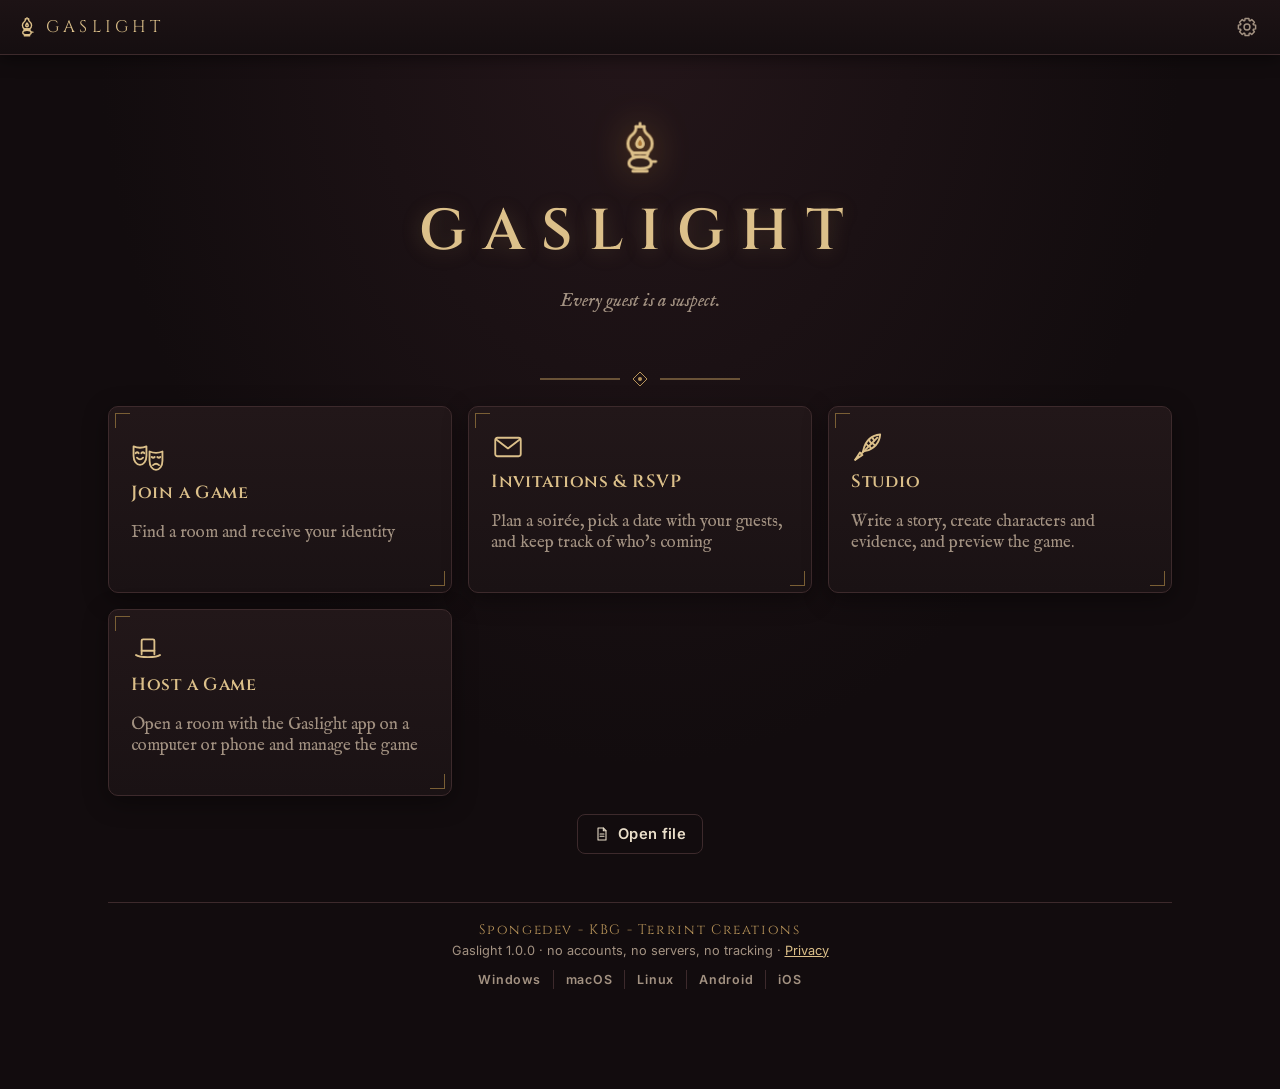
==== commit e6bad356: "Version 1.0 BABYY!! I originally wanted  v1.0 to be the released at the same time as the Play store " ====
--- a/index.html
+++ b/index.html
@@ -36,15 +36,16 @@
         document.getElementById('app-manifest').href = './manifest-candle.webmanifest';
       } } catch (e) {}
     </script>
-    <script type="module" crossorigin src="./assets/index-Dr8l0K2_.js"></script>
+    <script type="module" crossorigin src="./assets/index-D2XFf0JZ.js"></script>
     <link rel="modulepreload" crossorigin href="./assets/rolldown-runtime-XKyaHtl9.js">
     <link rel="modulepreload" crossorigin href="./assets/protocol-CmNyTa8n.js">
     <link rel="modulepreload" crossorigin href="./assets/Icon-7uLxg3Y9.js">
-    <link rel="modulepreload" crossorigin href="./assets/storage-BAdwIEXK.js">
+    <link rel="modulepreload" crossorigin href="./assets/storage-TseRkly8.js">
     <link rel="modulepreload" crossorigin href="./assets/platform-BiNWVlqU.js">
     <link rel="modulepreload" crossorigin href="./assets/dist-C93lqtQh.js">
-    <link rel="modulepreload" crossorigin href="./assets/QrScanner-D9x6wJWB.js">
-    <link rel="stylesheet" crossorigin href="./assets/index-D7RBrN63.css">
+    <link rel="modulepreload" crossorigin href="./assets/QrScanner-CWwGYQS7.js">
+    <link rel="modulepreload" crossorigin href="./assets/crypto-c-3-rz_M.js">
+    <link rel="stylesheet" crossorigin href="./assets/index-CG5xsxMD.css">
   </head>
   <body>
     <div id="root"></div>
--- a/assets/index-CG5xsxMD.css
+++ b/assets/index-CG5xsxMD.css
@@ -0,0 +1 @@
+@font-face{font-family:Special Elite;font-style:normal;font-display:swap;font-weight:400;src:url(./special-elite-latin-ext-400-normal-ChcxYnmu.woff2)format("woff2"),url(./special-elite-latin-ext-400-normal-CaJZjSVf.woff)format("woff");unicode-range:U+100-2BA,U+2BD-2C5,U+2C7-2CC,U+2CE-2D7,U+2DD-2FF,U+304,U+308,U+329,U+1D00-1DBF,U+1E00-1E9F,U+1EF2-1EFF,U+2020,U+20A0-20AB,U+20AD-20C0,U+2113,U+2C60-2C7F,U+A720-A7FF}@font-face{font-family:Special Elite;font-style:normal;font-display:swap;font-weight:400;src:url(./special-elite-latin-400-normal-YjDd9tmf.woff2)format("woff2"),url(./special-elite-latin-400-normal-BtSRmyJ6.woff)format("woff");unicode-range:U+??,U+131,U+152-153,U+2BB-2BC,U+2C6,U+2DA,U+2DC,U+304,U+308,U+329,U+2000-206F,U+20AC,U+2122,U+2191,U+2193,U+2212,U+2215,U+FEFF,U+FFFD}@font-face{font-family:IM Fell English;font-style:normal;font-display:swap;font-weight:400;src:url(./im-fell-english-latin-400-normal-BhowGHCQ.woff2)format("woff2"),url(./im-fell-english-latin-400-normal-CxhBQSzl.woff)format("woff");unicode-range:U+??,U+131,U+152-153,U+2BB-2BC,U+2C6,U+2DA,U+2DC,U+304,U+308,U+329,U+2000-206F,U+20AC,U+2122,U+2191,U+2193,U+2212,U+2215,U+FEFF,U+FFFD}@font-face{font-family:IM Fell English;font-style:italic;font-display:swap;font-weight:400;src:url(./im-fell-english-latin-400-italic-DD_ylKHZ.woff2)format("woff2"),url(./im-fell-english-latin-400-italic-hN89MLGX.woff)format("woff");unicode-range:U+??,U+131,U+152-153,U+2BB-2BC,U+2C6,U+2DA,U+2DC,U+304,U+308,U+329,U+2000-206F,U+20AC,U+2122,U+2191,U+2193,U+2212,U+2215,U+FEFF,U+FFFD}@font-face{font-family:Cinzel;font-style:normal;font-display:swap;font-weight:400;src:url(./cinzel-latin-ext-400-normal-XQK_CSAr.woff2)format("woff2"),url(./cinzel-latin-ext-400-normal-DJ0Lq8y-.woff)format("woff");unicode-range:U+100-2BA,U+2BD-2C5,U+2C7-2CC,U+2CE-2D7,U+2DD-2FF,U+304,U+308,U+329,U+1D00-1DBF,U+1E00-1E9F,U+1EF2-1EFF,U+2020,U+20A0-20AB,U+20AD-20C0,U+2113,U+2C60-2C7F,U+A720-A7FF}@font-face{font-family:Cinzel;font-style:normal;font-display:swap;font-weight:400;src:url(./cinzel-latin-400-normal-DnUIPmzd.woff2)format("woff2"),url(./cinzel-latin-400-normal-C8jUSQqm.woff)format("woff");unicode-range:U+??,U+131,U+152-153,U+2BB-2BC,U+2C6,U+2DA,U+2DC,U+304,U+308,U+329,U+2000-206F,U+20AC,U+2122,U+2191,U+2193,U+2212,U+2215,U+FEFF,U+FFFD}@font-face{font-family:Cinzel;font-style:normal;font-display:swap;font-weight:600;src:url(./cinzel-latin-ext-600-normal-BEFdM_VE.woff2)format("woff2"),url(./cinzel-latin-ext-600-normal-BY9Mq9iK.woff)format("woff");unicode-range:U+100-2BA,U+2BD-2C5,U+2C7-2CC,U+2CE-2D7,U+2DD-2FF,U+304,U+308,U+329,U+1D00-1DBF,U+1E00-1E9F,U+1EF2-1EFF,U+2020,U+20A0-20AB,U+20AD-20C0,U+2113,U+2C60-2C7F,U+A720-A7FF}@font-face{font-family:Cinzel;font-style:normal;font-display:swap;font-weight:600;src:url(./cinzel-latin-600-normal-Dd5YO2UX.woff2)format("woff2"),url(./cinzel-latin-600-normal-CH_LB4su.woff)format("woff");unicode-range:U+??,U+131,U+152-153,U+2BB-2BC,U+2C6,U+2DA,U+2DC,U+304,U+308,U+329,U+2000-206F,U+20AC,U+2122,U+2191,U+2193,U+2212,U+2215,U+FEFF,U+FFFD}@font-face{font-family:Cinzel;font-style:normal;font-display:swap;font-weight:700;src:url(./cinzel-latin-ext-700-normal-C24KFjuG.woff2)format("woff2"),url(./cinzel-latin-ext-700-normal-CORa-yIv.woff)format("woff");unicode-range:U+100-2BA,U+2BD-2C5,U+2C7-2CC,U+2CE-2D7,U+2DD-2FF,U+304,U+308,U+329,U+1D00-1DBF,U+1E00-1E9F,U+1EF2-1EFF,U+2020,U+20A0-20AB,U+20AD-20C0,U+2113,U+2C60-2C7F,U+A720-A7FF}@font-face{font-family:Cinzel;font-style:normal;font-display:swap;font-weight:700;src:url(./cinzel-latin-700-normal-Dkw14w9r.woff2)format("woff2"),url(./cinzel-latin-700-normal-C-gK7hA8.woff)format("woff");unicode-range:U+??,U+131,U+152-153,U+2BB-2BC,U+2C6,U+2DA,U+2DC,U+304,U+308,U+329,U+2000-206F,U+20AC,U+2122,U+2191,U+2193,U+2212,U+2215,U+FEFF,U+FFFD}@font-face{font-family:Playfair Display;font-style:normal;font-display:swap;font-weight:400;src:url(./playfair-display-cyrillic-400-normal-CjW2EstV.woff2)format("woff2"),url(./playfair-display-cyrillic-400-normal-ZiRag6zj.woff)format("woff");unicode-range:U+301,U+400-45F,U+490-491,U+4B0-4B1,U+2116}@font-face{font-family:Playfair Display;font-style:normal;font-display:swap;font-weight:400;src:url(./playfair-display-vietnamese-400-normal-BV2APVTb.woff2)format("woff2"),url(./playfair-display-vietnamese-400-normal-BbvUAu4N.woff)format("woff");unicode-range:U+102-103,U+110-111,U+128-129,U+168-169,U+1A0-1A1,U+1AF-1B0,U+300-301,U+303-304,U+308-309,U+323,U+329,U+1EA0-1EF9,U+20AB}@font-face{font-family:Playfair Display;font-style:normal;font-display:swap;font-weight:400;src:url(./playfair-display-latin-ext-400-normal-BxlSGspa.woff2)format("woff2"),url(./playfair-display-latin-ext-400-normal-qdZwdvNS.woff)format("woff");unicode-range:U+100-2BA,U+2BD-2C5,U+2C7-2CC,U+2CE-2D7,U+2DD-2FF,U+304,U+308,U+329,U+1D00-1DBF,U+1E00-1E9F,U+1EF2-1EFF,U+2020,U+20A0-20AB,U+20AD-20C0,U+2113,U+2C60-2C7F,U+A720-A7FF}@font-face{font-family:Playfair Display;font-style:normal;font-display:swap;font-weight:400;src:url(./playfair-display-latin-400-normal-CFtfchNt.woff2)format("woff2"),url(./playfair-display-latin-400-normal-DHYHbkg3.woff)format("woff");unicode-range:U+??,U+131,U+152-153,U+2BB-2BC,U+2C6,U+2DA,U+2DC,U+304,U+308,U+329,U+2000-206F,U+20AC,U+2122,U+2191,U+2193,U+2212,U+2215,U+FEFF,U+FFFD}@font-face{font-family:Limelight;font-style:normal;font-display:swap;font-weight:400;src:url(./limelight-latin-ext-400-normal-DPzC3ZDG.woff2)format("woff2"),url(./limelight-latin-ext-400-normal-DFpXQSBH.woff)format("woff");unicode-range:U+100-2BA,U+2BD-2C5,U+2C7-2CC,U+2CE-2D7,U+2DD-2FF,U+304,U+308,U+329,U+1D00-1DBF,U+1E00-1E9F,U+1EF2-1EFF,U+2020,U+20A0-20AB,U+20AD-20C0,U+2113,U+2C60-2C7F,U+A720-A7FF}@font-face{font-family:Limelight;font-style:normal;font-display:swap;font-weight:400;src:url(./limelight-latin-400-normal-CvlMCR9p.woff2)format("woff2"),url(./limelight-latin-400-normal-d7qCOV8D.woff)format("woff");unicode-range:U+??,U+131,U+152-153,U+2BB-2BC,U+2C6,U+2DA,U+2DC,U+304,U+308,U+329,U+2000-206F,U+20AC,U+2122,U+2191,U+2193,U+2212,U+2215,U+FEFF,U+FFFD}@font-face{font-family:Inter;font-style:normal;font-display:swap;font-weight:400;src:url(./inter-cyrillic-ext-400-normal-BQZuk6qB.woff2)format("woff2"),url(./inter-cyrillic-ext-400-normal-DQukG94-.woff)format("woff");unicode-range:U+460-52F,U+1C80-1C8A,U+20B4,U+2DE0-2DFF,U+A640-A69F,U+FE2E-FE2F}@font-face{font-family:Inter;font-style:normal;font-display:swap;font-weight:400;src:url(./inter-cyrillic-400-normal-obahsSVq.woff2)format("woff2"),url(./inter-cyrillic-400-normal-HOLc17fK.woff)format("woff");unicode-range:U+301,U+400-45F,U+490-491,U+4B0-4B1,U+2116}@font-face{font-family:Inter;font-style:normal;font-display:swap;font-weight:400;src:url(./inter-greek-ext-400-normal-DGGRlc-M.woff2)format("woff2"),url(./inter-greek-ext-400-normal-KugGGMne.woff)format("woff");unicode-range:U+1F??}@font-face{font-family:Inter;font-style:normal;font-display:swap;font-weight:400;src:url(./inter-greek-400-normal-B4URO6DV.woff2)format("woff2"),url(./inter-greek-400-normal-q2sYcFCs.woff)format("woff");unicode-range:U+370-377,U+37A-37F,U+384-38A,U+38C,U+38E-3A1,U+3A3-3FF}@font-face{font-family:Inter;font-style:normal;font-display:swap;font-weight:400;src:url(./inter-vietnamese-400-normal-DMkecbls.woff2)format("woff2"),url(./inter-vietnamese-400-normal-Bbgyi5SW.woff)format("woff");unicode-range:U+102-103,U+110-111,U+128-129,U+168-169,U+1A0-1A1,U+1AF-1B0,U+300-301,U+303-304,U+308-309,U+323,U+329,U+1EA0-1EF9,U+20AB}@font-face{font-family:Inter;font-style:normal;font-display:swap;font-weight:400;src:url(./inter-latin-ext-400-normal-C1nco2VV.woff2)format("woff2"),url(./inter-latin-ext-400-normal-77YHD8bZ.woff)format("woff");unicode-range:U+100-2BA,U+2BD-2C5,U+2C7-2CC,U+2CE-2D7,U+2DD-2FF,U+304,U+308,U+329,U+1D00-1DBF,U+1E00-1E9F,U+1EF2-1EFF,U+2020,U+20A0-20AB,U+20AD-20C0,U+2113,U+2C60-2C7F,U+A720-A7FF}@font-face{font-family:Inter;font-style:normal;font-display:swap;font-weight:400;src:url(./inter-latin-400-normal-C38fXH4l.woff2)format("woff2"),url(./inter-latin-400-normal-CyCys3Eg.woff)format("woff");unicode-range:U+??,U+131,U+152-153,U+2BB-2BC,U+2C6,U+2DA,U+2DC,U+304,U+308,U+329,U+2000-206F,U+20AC,U+2122,U+2191,U+2193,U+2212,U+2215,U+FEFF,U+FFFD}@font-face{font-family:Inter;font-style:normal;font-display:swap;font-weight:600;src:url(./inter-cyrillic-ext-600-normal-Dfes3d0z.woff2)format("woff2"),url(./inter-cyrillic-ext-600-normal-Bcila6Z-.woff)format("woff");unicode-range:U+460-52F,U+1C80-1C8A,U+20B4,U+2DE0-2DFF,U+A640-A69F,U+FE2E-FE2F}@font-face{font-family:Inter;font-style:normal;font-display:swap;font-weight:600;src:url(./inter-cyrillic-600-normal-CWCymEST.woff2)format("woff2"),url(./inter-cyrillic-600-normal-4D_pXhcN.woff)format("woff");unicode-range:U+301,U+400-45F,U+490-491,U+4B0-4B1,U+2116}@font-face{font-family:Inter;font-style:normal;font-display:swap;font-weight:600;src:url(./inter-greek-ext-600-normal-DRtmH8MT.woff2)format("woff2"),url(./inter-greek-ext-600-normal-B8X0CLgF.woff)format("woff");unicode-range:U+1F??}@font-face{font-family:Inter;font-style:normal;font-display:swap;font-weight:600;src:url(./inter-greek-600-normal-plRanbMR.woff2)format("woff2"),url(./inter-greek-600-normal-BZpKdvQh.woff)format("woff");unicode-range:U+370-377,U+37A-37F,U+384-38A,U+38C,U+38E-3A1,U+3A3-3FF}@font-face{font-family:Inter;font-style:normal;font-display:swap;font-weight:600;src:url(./inter-vietnamese-600-normal-Cc8MFFhd.woff2)format("woff2"),url(./inter-vietnamese-600-normal-BuLX-rYi.woff)format("woff");unicode-range:U+102-103,U+110-111,U+128-129,U+168-169,U+1A0-1A1,U+1AF-1B0,U+300-301,U+303-304,U+308-309,U+323,U+329,U+1EA0-1EF9,U+20AB}@font-face{font-family:Inter;font-style:normal;font-display:swap;font-weight:600;src:url(./inter-latin-ext-600-normal-D2bJ5OIk.woff2)format("woff2"),url(./inter-latin-ext-600-normal-CIVaiw4L.woff)format("woff");unicode-range:U+100-2BA,U+2BD-2C5,U+2C7-2CC,U+2CE-2D7,U+2DD-2FF,U+304,U+308,U+329,U+1D00-1DBF,U+1E00-1E9F,U+1EF2-1EFF,U+2020,U+20A0-20AB,U+20AD-20C0,U+2113,U+2C60-2C7F,U+A720-A7FF}@font-face{font-family:Inter;font-style:normal;font-display:swap;font-weight:600;src:url(./inter-latin-600-normal-LgqL8muc.woff2)format("woff2"),url(./inter-latin-600-normal-CiBQ2DWP.woff)format("woff");unicode-range:U+??,U+131,U+152-153,U+2BB-2BC,U+2C6,U+2DA,U+2DC,U+304,U+308,U+329,U+2000-206F,U+20AC,U+2122,U+2191,U+2193,U+2212,U+2215,U+FEFF,U+FFFD}@font-face{font-family:Inter;font-style:normal;font-display:swap;font-weight:700;src:url(./inter-cyrillic-ext-700-normal-BjwYoWNd.woff2)format("woff2"),url(./inter-cyrillic-ext-700-normal-LO58E6JB.woff)format("woff");unicode-range:U+460-52F,U+1C80-1C8A,U+20B4,U+2DE0-2DFF,U+A640-A69F,U+FE2E-FE2F}@font-face{font-family:Inter;font-style:normal;font-display:swap;font-weight:700;src:url(./inter-cyrillic-700-normal-CjBOestx.woff2)format("woff2"),url(./inter-cyrillic-700-normal-DrXBdSj3.woff)format("woff");unicode-range:U+301,U+400-45F,U+490-491,U+4B0-4B1,U+2116}@font-face{font-family:Inter;font-style:normal;font-display:swap;font-weight:700;src:url(./inter-greek-ext-700-normal-qfdV9bQt.woff2)format("woff2"),url(./inter-greek-ext-700-normal-BoQ6DsYi.woff)format("woff");unicode-range:U+1F??}@font-face{font-family:Inter;font-style:normal;font-display:swap;font-weight:700;src:url(./inter-greek-700-normal-C3JjAnD8.woff2)format("woff2"),url(./inter-greek-700-normal-BUv2fZ6O.woff)format("woff");unicode-range:U+370-377,U+37A-37F,U+384-38A,U+38C,U+38E-3A1,U+3A3-3FF}@font-face{font-family:Inter;font-style:normal;font-display:swap;font-weight:700;src:url(./inter-vietnamese-700-normal-DlLaEgI2.woff2)format("woff2"),url(./inter-vietnamese-700-normal-BZaoP0fm.woff)format("woff");unicode-range:U+102-103,U+110-111,U+128-129,U+168-169,U+1A0-1A1,U+1AF-1B0,U+300-301,U+303-304,U+308-309,U+323,U+329,U+1EA0-1EF9,U+20AB}@font-face{font-family:Inter;font-style:normal;font-display:swap;font-weight:700;src:url(./inter-latin-ext-700-normal-Ca8adRJv.woff2)format("woff2"),url(./inter-latin-ext-700-normal-TidjK2hL.woff)format("woff");unicode-range:U+100-2BA,U+2BD-2C5,U+2C7-2CC,U+2CE-2D7,U+2DD-2FF,U+304,U+308,U+329,U+1D00-1DBF,U+1E00-1E9F,U+1EF2-1EFF,U+2020,U+20A0-20AB,U+20AD-20C0,U+2113,U+2C60-2C7F,U+A720-A7FF}@font-face{font-family:Inter;font-style:normal;font-display:swap;font-weight:700;src:url(./inter-latin-700-normal-Yt3aPRUw.woff2)format("woff2"),url(./inter-latin-700-normal-BLAVimhd.woff)format("woff");unicode-range:U+??,U+131,U+152-153,U+2BB-2BC,U+2C6,U+2DA,U+2DC,U+304,U+308,U+329,U+2000-206F,U+20AC,U+2122,U+2191,U+2193,U+2212,U+2215,U+FEFF,U+FFFD}@font-face{font-family:Courier Prime;font-style:normal;font-display:swap;font-weight:400;src:url(./courier-prime-latin-ext-400-normal-B-EsvyE4.woff2)format("woff2"),url(./courier-prime-latin-ext-400-normal-CKOCNFvK.woff)format("woff");unicode-range:U+100-2BA,U+2BD-2C5,U+2C7-2CC,U+2CE-2D7,U+2DD-2FF,U+304,U+308,U+329,U+1D00-1DBF,U+1E00-1E9F,U+1EF2-1EFF,U+2020,U+20A0-20AB,U+20AD-20C0,U+2113,U+2C60-2C7F,U+A720-A7FF}@font-face{font-family:Courier Prime;font-style:normal;font-display:swap;font-weight:400;src:url(./courier-prime-latin-400-normal-BbyBr73r.woff2)format("woff2"),url(./courier-prime-latin-400-normal-BAlbUm6l.woff)format("woff");unicode-range:U+??,U+131,U+152-153,U+2BB-2BC,U+2C6,U+2DA,U+2DC,U+304,U+308,U+329,U+2000-206F,U+20AC,U+2122,U+2191,U+2193,U+2212,U+2215,U+FEFF,U+FFFD}@font-face{font-family:Courier Prime;font-style:normal;font-display:swap;font-weight:700;src:url(./courier-prime-latin-ext-700-normal-ByMJlNdM.woff2)format("woff2"),url(./courier-prime-latin-ext-700-normal-BIFoAzHx.woff)format("woff");unicode-range:U+100-2BA,U+2BD-2C5,U+2C7-2CC,U+2CE-2D7,U+2DD-2FF,U+304,U+308,U+329,U+1D00-1DBF,U+1E00-1E9F,U+1EF2-1EFF,U+2020,U+20A0-20AB,U+20AD-20C0,U+2113,U+2C60-2C7F,U+A720-A7FF}@font-face{font-family:Courier Prime;font-style:normal;font-display:swap;font-weight:700;src:url(./courier-prime-latin-700-normal-D1YCjmaD.woff2)format("woff2"),url(./courier-prime-latin-700-normal-CVvp4Sof.woff)format("woff");unicode-range:U+??,U+131,U+152-153,U+2BB-2BC,U+2C6,U+2DA,U+2DC,U+304,U+308,U+329,U+2000-206F,U+20AC,U+2122,U+2191,U+2193,U+2212,U+2215,U+FEFF,U+FFFD}@font-face{font-family:EB Garamond;font-style:normal;font-display:swap;font-weight:400;src:url(./eb-garamond-cyrillic-ext-400-normal-o8fRvAFQ.woff2)format("woff2"),url(./eb-garamond-cyrillic-ext-400-normal-DG8lny6_.woff)format("woff");unicode-range:U+460-52F,U+1C80-1C8A,U+20B4,U+2DE0-2DFF,U+A640-A69F,U+FE2E-FE2F}@font-face{font-family:EB Garamond;font-style:normal;font-display:swap;font-weight:400;src:url(./eb-garamond-cyrillic-400-normal-DDLP67lu.woff2)format("woff2"),url(./eb-garamond-cyrillic-400-normal-C0kVTdou.woff)format("woff");unicode-range:U+301,U+400-45F,U+490-491,U+4B0-4B1,U+2116}@font-face{font-family:EB Garamond;font-style:normal;font-display:swap;font-weight:400;src:url(./eb-garamond-greek-ext-400-normal-K8pwR3tn.woff2)format("woff2"),url(./eb-garamond-greek-ext-400-normal-BaZl8BIK.woff)format("woff");unicode-range:U+1F??}@font-face{font-family:EB Garamond;font-style:normal;font-display:swap;font-weight:400;src:url(./eb-garamond-greek-400-normal-CVAbzS9p.woff2)format("woff2"),url(./eb-garamond-greek-400-normal-d4JlP2QH.woff)format("woff");unicode-range:U+370-377,U+37A-37F,U+384-38A,U+38C,U+38E-3A1,U+3A3-3FF}@font-face{font-family:EB Garamond;font-style:normal;font-display:swap;font-weight:400;src:url(./eb-garamond-vietnamese-400-normal-CLvJdMEL.woff2)format("woff2"),url(./eb-garamond-vietnamese-400-normal-ifvNSiWx.woff)format("woff");unicode-range:U+102-103,U+110-111,U+128-129,U+168-169,U+1A0-1A1,U+1AF-1B0,U+300-301,U+303-304,U+308-309,U+323,U+329,U+1EA0-1EF9,U+20AB}@font-face{font-family:EB Garamond;font-style:normal;font-display:swap;font-weight:400;src:url(./eb-garamond-latin-ext-400-normal-o4A__6QZ.woff2)format("woff2"),url(./eb-garamond-latin-ext-400-normal-B4EmgUmt.woff)format("woff");unicode-range:U+100-2BA,U+2BD-2C5,U+2C7-2CC,U+2CE-2D7,U+2DD-2FF,U+304,U+308,U+329,U+1D00-1DBF,U+1E00-1E9F,U+1EF2-1EFF,U+2020,U+20A0-20AB,U+20AD-20C0,U+2113,U+2C60-2C7F,U+A720-A7FF}@font-face{font-family:EB Garamond;font-style:normal;font-display:swap;font-weight:400;src:url(./eb-garamond-latin-400-normal-BCNrxLz_.woff2)format("woff2"),url(./eb-garamond-latin-400-normal-maQnHeKB.woff)format("woff");unicode-range:U+??,U+131,U+152-153,U+2BB-2BC,U+2C6,U+2DA,U+2DC,U+304,U+308,U+329,U+2000-206F,U+20AC,U+2122,U+2191,U+2193,U+2212,U+2215,U+FEFF,U+FFFD}@font-face{font-family:EB Garamond;font-style:italic;font-display:swap;font-weight:400;src:url(./eb-garamond-cyrillic-ext-400-italic-Bz1w3xqM.woff2)format("woff2"),url(./eb-garamond-cyrillic-ext-400-italic-CYS3phfl.woff)format("woff");unicode-range:U+460-52F,U+1C80-1C8A,U+20B4,U+2DE0-2DFF,U+A640-A69F,U+FE2E-FE2F}@font-face{font-family:EB Garamond;font-style:italic;font-display:swap;font-weight:400;src:url(./eb-garamond-cyrillic-400-italic-BGIwiowF.woff2)format("woff2"),url(./eb-garamond-cyrillic-400-italic-BZInx2ys.woff)format("woff");unicode-range:U+301,U+400-45F,U+490-491,U+4B0-4B1,U+2116}@font-face{font-family:EB Garamond;font-style:italic;font-display:swap;font-weight:400;src:url(./eb-garamond-greek-ext-400-italic-CHZOQEtG.woff2)format("woff2"),url(./eb-garamond-greek-ext-400-italic-BL1XYHtS.woff)format("woff");unicode-range:U+1F??}@font-face{font-family:EB Garamond;font-style:italic;font-display:swap;font-weight:400;src:url(./eb-garamond-greek-400-italic-Dqr5KC66.woff2)format("woff2"),url(./eb-garamond-greek-400-italic-BamGE6QP.woff)format("woff");unicode-range:U+370-377,U+37A-37F,U+384-38A,U+38C,U+38E-3A1,U+3A3-3FF}@font-face{font-family:EB Garamond;font-style:italic;font-display:swap;font-weight:400;src:url(./eb-garamond-vietnamese-400-italic-DQ8HKnks.woff2)format("woff2"),url(./eb-garamond-vietnamese-400-italic-ORtyMVfw.woff)format("woff");unicode-range:U+102-103,U+110-111,U+128-129,U+168-169,U+1A0-1A1,U+1AF-1B0,U+300-301,U+303-304,U+308-309,U+323,U+329,U+1EA0-1EF9,U+20AB}@font-face{font-family:EB Garamond;font-style:italic;font-display:swap;font-weight:400;src:url(./eb-garamond-latin-ext-400-italic-V7s3nWfX.woff2)format("woff2"),url(./eb-garamond-latin-ext-400-italic-DUSsnRSD.woff)format("woff");unicode-range:U+100-2BA,U+2BD-2C5,U+2C7-2CC,U+2CE-2D7,U+2DD-2FF,U+304,U+308,U+329,U+1D00-1DBF,U+1E00-1E9F,U+1EF2-1EFF,U+2020,U+20A0-20AB,U+20AD-20C0,U+2113,U+2C60-2C7F,U+A720-A7FF}@font-face{font-family:EB Garamond;font-style:italic;font-display:swap;font-weight:400;src:url(./eb-garamond-latin-400-italic-DSEbMgZu.woff2)format("woff2"),url(./eb-garamond-latin-400-italic-CDFyLPXJ.woff)format("woff");unicode-range:U+??,U+131,U+152-153,U+2BB-2BC,U+2C6,U+2DA,U+2DC,U+304,U+308,U+329,U+2000-206F,U+20AC,U+2122,U+2191,U+2193,U+2212,U+2215,U+FEFF,U+FFFD}@font-face{font-family:EB Garamond;font-style:normal;font-display:swap;font-weight:600;src:url(./eb-garamond-cyrillic-ext-600-normal-cjIjEMm6.woff2)format("woff2"),url(./eb-garamond-cyrillic-ext-600-normal-b6vuEf1e.woff)format("woff");unicode-range:U+460-52F,U+1C80-1C8A,U+20B4,U+2DE0-2DFF,U+A640-A69F,U+FE2E-FE2F}@font-face{font-family:EB Garamond;font-style:normal;font-display:swap;font-weight:600;src:url(./eb-garamond-cyrillic-600-normal-CHfC3jm-.woff2)format("woff2"),url(./eb-garamond-cyrillic-600-normal-koFutDBv.woff)format("woff");unicode-range:U+301,U+400-45F,U+490-491,U+4B0-4B1,U+2116}@font-face{font-family:EB Garamond;font-style:normal;font-display:swap;font-weight:600;src:url(./eb-garamond-greek-ext-600-normal-B6KG6Acg.woff2)format("woff2"),url(./eb-garamond-greek-ext-600-normal-DzPSPp8W.woff)format("woff");unicode-range:U+1F??}@font-face{font-family:EB Garamond;font-style:normal;font-display:swap;font-weight:600;src:url(./eb-garamond-greek-600-normal--vWuDlyL.woff2)format("woff2"),url(./eb-garamond-greek-600-normal-JScKXZBq.woff)format("woff");unicode-range:U+370-377,U+37A-37F,U+384-38A,U+38C,U+38E-3A1,U+3A3-3FF}@font-face{font-family:EB Garamond;font-style:normal;font-display:swap;font-weight:600;src:url(./eb-garamond-vietnamese-600-normal-Dmi8L14S.woff2)format("woff2"),url(./eb-garamond-vietnamese-600-normal-DgZMCD0h.woff)format("woff");unicode-range:U+102-103,U+110-111,U+128-129,U+168-169,U+1A0-1A1,U+1AF-1B0,U+300-301,U+303-304,U+308-309,U+323,U+329,U+1EA0-1EF9,U+20AB}@font-face{font-family:EB Garamond;font-style:normal;font-display:swap;font-weight:600;src:url(./eb-garamond-latin-ext-600-normal-CrweTMKz.woff2)format("woff2"),url(./eb-garamond-latin-ext-600-normal-CoWPx8v4.woff)format("woff");unicode-range:U+100-2BA,U+2BD-2C5,U+2C7-2CC,U+2CE-2D7,U+2DD-2FF,U+304,U+308,U+329,U+1D00-1DBF,U+1E00-1E9F,U+1EF2-1EFF,U+2020,U+20A0-20AB,U+20AD-20C0,U+2113,U+2C60-2C7F,U+A720-A7FF}@font-face{font-family:EB Garamond;font-style:normal;font-display:swap;font-weight:600;src:url(./eb-garamond-latin-600-normal-DHwxsLHv.woff2)format("woff2"),url(./eb-garamond-latin-600-normal-xCe6GkOx.woff)format("woff");unicode-range:U+??,U+131,U+152-153,U+2BB-2BC,U+2C6,U+2DA,U+2DC,U+304,U+308,U+329,U+2000-206F,U+20AC,U+2122,U+2191,U+2193,U+2212,U+2215,U+FEFF,U+FFFD}@font-face{font-family:Cormorant Garamond;font-style:normal;font-display:swap;font-weight:400;src:url(./cormorant-garamond-cyrillic-ext-400-normal-W3Dto7M0.woff2)format("woff2"),url(./cormorant-garamond-cyrillic-ext-400-normal-DLdKLAvx.woff)format("woff");unicode-range:U+460-52F,U+1C80-1C8A,U+20B4,U+2DE0-2DFF,U+A640-A69F,U+FE2E-FE2F}@font-face{font-family:Cormorant Garamond;font-style:normal;font-display:swap;font-weight:400;src:url(./cormorant-garamond-cyrillic-400-normal-DD2KOZkl.woff2)format("woff2"),url(./cormorant-garamond-cyrillic-400-normal-CVFrM67f.woff)format("woff");unicode-range:U+301,U+400-45F,U+490-491,U+4B0-4B1,U+2116}@font-face{font-family:Cormorant Garamond;font-style:normal;font-display:swap;font-weight:400;src:url(./cormorant-garamond-vietnamese-400-normal-6K-YXo6g.woff2)format("woff2"),url(./cormorant-garamond-vietnamese-400-normal-4uxlocMh.woff)format("woff");unicode-range:U+102-103,U+110-111,U+128-129,U+168-169,U+1A0-1A1,U+1AF-1B0,U+300-301,U+303-304,U+308-309,U+323,U+329,U+1EA0-1EF9,U+20AB}@font-face{font-family:Cormorant Garamond;font-style:normal;font-display:swap;font-weight:400;src:url(./cormorant-garamond-latin-ext-400-normal-Drx2k2n9.woff2)format("woff2"),url(./cormorant-garamond-latin-ext-400-normal-uvC0WHQr.woff)format("woff");unicode-range:U+100-2BA,U+2BD-2C5,U+2C7-2CC,U+2CE-2D7,U+2DD-2FF,U+304,U+308,U+329,U+1D00-1DBF,U+1E00-1E9F,U+1EF2-1EFF,U+2020,U+20A0-20AB,U+20AD-20C0,U+2113,U+2C60-2C7F,U+A720-A7FF}@font-face{font-family:Cormorant Garamond;font-style:normal;font-display:swap;font-weight:400;src:url(./cormorant-garamond-latin-400-normal-B-1hWBU7.woff2)format("woff2"),url(./cormorant-garamond-latin-400-normal-B7YtguxJ.woff)format("woff");unicode-range:U+??,U+131,U+152-153,U+2BB-2BC,U+2C6,U+2DA,U+2DC,U+304,U+308,U+329,U+2000-206F,U+20AC,U+2122,U+2191,U+2193,U+2212,U+2215,U+FEFF,U+FFFD}@font-face{font-family:Cormorant Garamond;font-style:italic;font-display:swap;font-weight:400;src:url(./cormorant-garamond-cyrillic-ext-400-italic-BEGvmv_3.woff2)format("woff2"),url(./cormorant-garamond-cyrillic-ext-400-italic-C_Uk1MUY.woff)format("woff");unicode-range:U+460-52F,U+1C80-1C8A,U+20B4,U+2DE0-2DFF,U+A640-A69F,U+FE2E-FE2F}@font-face{font-family:Cormorant Garamond;font-style:italic;font-display:swap;font-weight:400;src:url(./cormorant-garamond-cyrillic-400-italic-D3GtrbRZ.woff2)format("woff2"),url(./cormorant-garamond-cyrillic-400-italic-AH1vqu4S.woff)format("woff");unicode-range:U+301,U+400-45F,U+490-491,U+4B0-4B1,U+2116}@font-face{font-family:Cormorant Garamond;font-style:italic;font-display:swap;font-weight:400;src:url(./cormorant-garamond-vietnamese-400-italic-BoXDRTEW.woff2)format("woff2"),url(./cormorant-garamond-vietnamese-400-italic-CJpMwFnN.woff)format("woff");unicode-range:U+102-103,U+110-111,U+128-129,U+168-169,U+1A0-1A1,U+1AF-1B0,U+300-301,U+303-304,U+308-309,U+323,U+329,U+1EA0-1EF9,U+20AB}@font-face{font-family:Cormorant Garamond;font-style:italic;font-display:swap;font-weight:400;src:url(./cormorant-garamond-latin-ext-400-italic-BdEzgT7i.woff2)format("woff2"),url(./cormorant-garamond-latin-ext-400-italic-CQvLaSWn.woff)format("woff");unicode-range:U+100-2BA,U+2BD-2C5,U+2C7-2CC,U+2CE-2D7,U+2DD-2FF,U+304,U+308,U+329,U+1D00-1DBF,U+1E00-1E9F,U+1EF2-1EFF,U+2020,U+20A0-20AB,U+20AD-20C0,U+2113,U+2C60-2C7F,U+A720-A7FF}@font-face{font-family:Cormorant Garamond;font-style:italic;font-display:swap;font-weight:400;src:url(./cormorant-garamond-latin-400-italic-Dc_OZ8oc.woff2)format("woff2"),url(./cormorant-garamond-latin-400-italic-BLh7T8o8.woff)format("woff");unicode-range:U+??,U+131,U+152-153,U+2BB-2BC,U+2C6,U+2DA,U+2DC,U+304,U+308,U+329,U+2000-206F,U+20AC,U+2122,U+2191,U+2193,U+2212,U+2215,U+FEFF,U+FFFD}@font-face{font-family:Cormorant Garamond;font-style:normal;font-display:swap;font-weight:600;src:url(./cormorant-garamond-cyrillic-ext-600-normal-BMhMHfrj.woff2)format("woff2"),url(./cormorant-garamond-cyrillic-ext-600-normal-CsIYWmWK.woff)format("woff");unicode-range:U+460-52F,U+1C80-1C8A,U+20B4,U+2DE0-2DFF,U+A640-A69F,U+FE2E-FE2F}@font-face{font-family:Cormorant Garamond;font-style:normal;font-display:swap;font-weight:600;src:url(./cormorant-garamond-cyrillic-600-normal-C2atO-64.woff2)format("woff2"),url(./cormorant-garamond-cyrillic-600-normal-FNmA3REe.woff)format("woff");unicode-range:U+301,U+400-45F,U+490-491,U+4B0-4B1,U+2116}@font-face{font-family:Cormorant Garamond;font-style:normal;font-display:swap;font-weight:600;src:url(./cormorant-garamond-vietnamese-600-normal-BoXdMtcr.woff2)format("woff2"),url(./cormorant-garamond-vietnamese-600-normal-C4HEjEaf.woff)format("woff");unicode-range:U+102-103,U+110-111,U+128-129,U+168-169,U+1A0-1A1,U+1AF-1B0,U+300-301,U+303-304,U+308-309,U+323,U+329,U+1EA0-1EF9,U+20AB}@font-face{font-family:Cormorant Garamond;font-style:normal;font-display:swap;font-weight:600;src:url(./cormorant-garamond-latin-ext-600-normal-DaBc-lu7.woff2)format("woff2"),url(./cormorant-garamond-latin-ext-600-normal-Dk3-quAP.woff)format("woff");unicode-range:U+100-2BA,U+2BD-2C5,U+2C7-2CC,U+2CE-2D7,U+2DD-2FF,U+304,U+308,U+329,U+1D00-1DBF,U+1E00-1E9F,U+1EF2-1EFF,U+2020,U+20A0-20AB,U+20AD-20C0,U+2113,U+2C60-2C7F,U+A720-A7FF}@font-face{font-family:Cormorant Garamond;font-style:normal;font-display:swap;font-weight:600;src:url(./cormorant-garamond-latin-600-normal-Co1r35X9.woff2)format("woff2"),url(./cormorant-garamond-latin-600-normal-2CBVLo0M.woff)format("woff");unicode-range:U+??,U+131,U+152-153,U+2BB-2BC,U+2C6,U+2DA,U+2DC,U+304,U+308,U+329,U+2000-206F,U+20AC,U+2122,U+2191,U+2193,U+2212,U+2215,U+FEFF,U+FFFD}@font-face{font-family:UnifrakturMaguntia;font-style:normal;font-display:swap;font-weight:400;src:url(./unifrakturmaguntia-latin-400-normal-ColWi6tl.woff2)format("woff2"),url(./unifrakturmaguntia-latin-400-normal-BmHZTSVP.woff)format("woff");unicode-range:U+??,U+131,U+152-153,U+2BB-2BC,U+2C6,U+2DA,U+2DC,U+304,U+308,U+329,U+2000-206F,U+20AC,U+2122,U+2191,U+2193,U+2212,U+2215,U+FEFF,U+FFFD}@font-face{font-family:Pinyon Script;font-style:normal;font-display:swap;font-weight:400;src:url(./pinyon-script-vietnamese-400-normal-D9IEVGR9.woff2)format("woff2"),url(./pinyon-script-vietnamese-400-normal-DsnOr8jX.woff)format("woff");unicode-range:U+102-103,U+110-111,U+128-129,U+168-169,U+1A0-1A1,U+1AF-1B0,U+300-301,U+303-304,U+308-309,U+323,U+329,U+1EA0-1EF9,U+20AB}@font-face{font-family:Pinyon Script;font-style:normal;font-display:swap;font-weight:400;src:url(./pinyon-script-latin-ext-400-normal-DzUoH_k9.woff2)format("woff2"),url(./pinyon-script-latin-ext-400-normal-Cu_llAZZ.woff)format("woff");unicode-range:U+100-2BA,U+2BD-2C5,U+2C7-2CC,U+2CE-2D7,U+2DD-2FF,U+304,U+308,U+329,U+1D00-1DBF,U+1E00-1E9F,U+1EF2-1EFF,U+2020,U+20A0-20AB,U+20AD-20C0,U+2113,U+2C60-2C7F,U+A720-A7FF}@font-face{font-family:Pinyon Script;font-style:normal;font-display:swap;font-weight:400;src:url(./pinyon-script-latin-400-normal-HCoaxbyT.woff2)format("woff2"),url(./pinyon-script-latin-400-normal-3W0BoeAr.woff)format("woff");unicode-range:U+??,U+131,U+152-153,U+2BB-2BC,U+2C6,U+2DA,U+2DC,U+304,U+308,U+329,U+2000-206F,U+20AC,U+2122,U+2191,U+2193,U+2212,U+2215,U+FEFF,U+FFFD}@font-face{font-family:Caveat;font-style:normal;font-display:swap;font-weight:400;src:url(./caveat-cyrillic-ext-400-normal-3iEGd-c5.woff2)format("woff2"),url(./caveat-cyrillic-ext-400-normal-Cg0RnRQ5.woff)format("woff");unicode-range:U+460-52F,U+1C80-1C8A,U+20B4,U+2DE0-2DFF,U+A640-A69F,U+FE2E-FE2F}@font-face{font-family:Caveat;font-style:normal;font-display:swap;font-weight:400;src:url(./caveat-cyrillic-400-normal-9cDH9rLW.woff2)format("woff2"),url(./caveat-cyrillic-400-normal-CebvvJET.woff)format("woff");unicode-range:U+301,U+400-45F,U+490-491,U+4B0-4B1,U+2116}@font-face{font-family:Caveat;font-style:normal;font-display:swap;font-weight:400;src:url(./caveat-latin-ext-400-normal-D7hBUiug.woff2)format("woff2"),url(./caveat-latin-ext-400-normal-DtiRFvw0.woff)format("woff");unicode-range:U+100-2BA,U+2BD-2C5,U+2C7-2CC,U+2CE-2D7,U+2DD-2FF,U+304,U+308,U+329,U+1D00-1DBF,U+1E00-1E9F,U+1EF2-1EFF,U+2020,U+20A0-20AB,U+20AD-20C0,U+2113,U+2C60-2C7F,U+A720-A7FF}@font-face{font-family:Caveat;font-style:normal;font-display:swap;font-weight:400;src:url(./caveat-latin-400-normal-D6LQsQ_v.woff2)format("woff2"),url(./caveat-latin-400-normal-BzhAQZkN.woff)format("woff");unicode-range:U+??,U+131,U+152-153,U+2BB-2BC,U+2C6,U+2DA,U+2DC,U+304,U+308,U+329,U+2000-206F,U+20AC,U+2122,U+2191,U+2193,U+2212,U+2215,U+FEFF,U+FFFD}@font-face{font-family:Caveat;font-style:normal;font-display:swap;font-weight:600;src:url(./caveat-cyrillic-ext-600-normal-DDEJyoof.woff2)format("woff2"),url(./caveat-cyrillic-ext-600-normal-BLVNc-Ct.woff)format("woff");unicode-range:U+460-52F,U+1C80-1C8A,U+20B4,U+2DE0-2DFF,U+A640-A69F,U+FE2E-FE2F}@font-face{font-family:Caveat;font-style:normal;font-display:swap;font-weight:600;src:url(./caveat-cyrillic-600-normal-Ba_MyzgW.woff2)format("woff2"),url(./caveat-cyrillic-600-normal-CqH0c_uj.woff)format("woff");unicode-range:U+301,U+400-45F,U+490-491,U+4B0-4B1,U+2116}@font-face{font-family:Caveat;font-style:normal;font-display:swap;font-weight:600;src:url(./caveat-latin-ext-600-normal-DDJRD6ps.woff2)format("woff2"),url(./caveat-latin-ext-600-normal-shBvSnoU.woff)format("woff");unicode-range:U+100-2BA,U+2BD-2C5,U+2C7-2CC,U+2CE-2D7,U+2DD-2FF,U+304,U+308,U+329,U+1D00-1DBF,U+1E00-1E9F,U+1EF2-1EFF,U+2020,U+20A0-20AB,U+20AD-20C0,U+2113,U+2C60-2C7F,U+A720-A7FF}@font-face{font-family:Caveat;font-style:normal;font-display:swap;font-weight:600;src:url(./caveat-latin-600-normal-zlTlWIYU.woff2)format("woff2"),url(./caveat-latin-600-normal-DUjB8dgm.woff)format("woff");unicode-range:U+??,U+131,U+152-153,U+2BB-2BC,U+2C6,U+2DA,U+2DC,U+304,U+308,U+329,U+2000-206F,U+20AC,U+2122,U+2191,U+2193,U+2212,U+2215,U+FEFF,U+FFFD}@font-face{font-family:Poiret One;font-style:normal;font-display:swap;font-weight:400;src:url(./poiret-one-cyrillic-400-normal-DSLrjXv3.woff2)format("woff2"),url(./poiret-one-cyrillic-400-normal-CpH-lEit.woff)format("woff");unicode-range:U+301,U+400-45F,U+490-491,U+4B0-4B1,U+2116}@font-face{font-family:Poiret One;font-style:normal;font-display:swap;font-weight:400;src:url(./poiret-one-latin-ext-400-normal-CxHDSaWp.woff2)format("woff2"),url(./poiret-one-latin-ext-400-normal-CvJmH8f6.woff)format("woff");unicode-range:U+100-2BA,U+2BD-2C5,U+2C7-2CC,U+2CE-2D7,U+2DD-2FF,U+304,U+308,U+329,U+1D00-1DBF,U+1E00-1E9F,U+1EF2-1EFF,U+2020,U+20A0-20AB,U+20AD-20C0,U+2113,U+2C60-2C7F,U+A720-A7FF}@font-face{font-family:Poiret One;font-style:normal;font-display:swap;font-weight:400;src:url(./poiret-one-latin-400-normal-DaD3Ke7k.woff2)format("woff2"),url(./poiret-one-latin-400-normal-DeDrWLAw.woff)format("woff");unicode-range:U+??,U+131,U+152-153,U+2BB-2BC,U+2C6,U+2DA,U+2DC,U+304,U+308,U+329,U+2000-206F,U+20AC,U+2122,U+2191,U+2193,U+2212,U+2215,U+FEFF,U+FFFD}@font-face{font-family:Old Standard TT;font-style:normal;font-display:swap;font-weight:400;src:url(./old-standard-tt-cyrillic-ext-400-normal-CFid_Ari.woff2)format("woff2"),url(./old-standard-tt-cyrillic-ext-400-normal-WtC_wZmU.woff)format("woff");unicode-range:U+460-52F,U+1C80-1C8A,U+20B4,U+2DE0-2DFF,U+A640-A69F,U+FE2E-FE2F}@font-face{font-family:Old Standard TT;font-style:normal;font-display:swap;font-weight:400;src:url(./old-standard-tt-cyrillic-400-normal-Dx4QB4EU.woff2)format("woff2"),url(./old-standard-tt-cyrillic-400-normal-B9opELhc.woff)format("woff");unicode-range:U+301,U+400-45F,U+490-491,U+4B0-4B1,U+2116}@font-face{font-family:Old Standard TT;font-style:normal;font-display:swap;font-weight:400;src:url(./old-standard-tt-vietnamese-400-normal-CV652Sht.woff2)format("woff2"),url(./old-standard-tt-vietnamese-400-normal-DHwrUsNN.woff)format("woff");unicode-range:U+102-103,U+110-111,U+128-129,U+168-169,U+1A0-1A1,U+1AF-1B0,U+300-301,U+303-304,U+308-309,U+323,U+329,U+1EA0-1EF9,U+20AB}@font-face{font-family:Old Standard TT;font-style:normal;font-display:swap;font-weight:400;src:url(./old-standard-tt-latin-ext-400-normal-CeUx86po.woff2)format("woff2"),url(./old-standard-tt-latin-ext-400-normal-Dv3vPbwK.woff)format("woff");unicode-range:U+100-2BA,U+2BD-2C5,U+2C7-2CC,U+2CE-2D7,U+2DD-2FF,U+304,U+308,U+329,U+1D00-1DBF,U+1E00-1E9F,U+1EF2-1EFF,U+2020,U+20A0-20AB,U+20AD-20C0,U+2113,U+2C60-2C7F,U+A720-A7FF}@font-face{font-family:Old Standard TT;font-style:normal;font-display:swap;font-weight:400;src:url(./old-standard-tt-latin-400-normal-CksAFory.woff2)format("woff2"),url(./old-standard-tt-latin-400-normal-CEoEX30F.woff)format("woff");unicode-range:U+??,U+131,U+152-153,U+2BB-2BC,U+2C6,U+2DA,U+2DC,U+304,U+308,U+329,U+2000-206F,U+20AC,U+2122,U+2191,U+2193,U+2212,U+2215,U+FEFF,U+FFFD}@font-face{font-family:Old Standard TT;font-style:italic;font-display:swap;font-weight:400;src:url(./old-standard-tt-cyrillic-ext-400-italic-oYvjGjTN.woff2)format("woff2"),url(./old-standard-tt-cyrillic-ext-400-italic-CJoWpzGI.woff)format("woff");unicode-range:U+460-52F,U+1C80-1C8A,U+20B4,U+2DE0-2DFF,U+A640-A69F,U+FE2E-FE2F}@font-face{font-family:Old Standard TT;font-style:italic;font-display:swap;font-weight:400;src:url(./old-standard-tt-cyrillic-400-italic-C55T6EX4.woff2)format("woff2"),url(./old-standard-tt-cyrillic-400-italic-CjUsNPOx.woff)format("woff");unicode-range:U+301,U+400-45F,U+490-491,U+4B0-4B1,U+2116}@font-face{font-family:Old Standard TT;font-style:italic;font-display:swap;font-weight:400;src:url(./old-standard-tt-vietnamese-400-italic-DkgkEoGJ.woff2)format("woff2"),url(./old-standard-tt-vietnamese-400-italic-Dgl-3X6n.woff)format("woff");unicode-range:U+102-103,U+110-111,U+128-129,U+168-169,U+1A0-1A1,U+1AF-1B0,U+300-301,U+303-304,U+308-309,U+323,U+329,U+1EA0-1EF9,U+20AB}@font-face{font-family:Old Standard TT;font-style:italic;font-display:swap;font-weight:400;src:url(./old-standard-tt-latin-ext-400-italic-DY6MM75a.woff2)format("woff2"),url(./old-standard-tt-latin-ext-400-italic-CuIdnYHF.woff)format("woff");unicode-range:U+100-2BA,U+2BD-2C5,U+2C7-2CC,U+2CE-2D7,U+2DD-2FF,U+304,U+308,U+329,U+1D00-1DBF,U+1E00-1E9F,U+1EF2-1EFF,U+2020,U+20A0-20AB,U+20AD-20C0,U+2113,U+2C60-2C7F,U+A720-A7FF}@font-face{font-family:Old Standard TT;font-style:italic;font-display:swap;font-weight:400;src:url(./old-standard-tt-latin-400-italic-CCwC87fu.woff2)format("woff2"),url(./old-standard-tt-latin-400-italic-CQu5L45y.woff)format("woff");unicode-range:U+??,U+131,U+152-153,U+2BB-2BC,U+2C6,U+2DA,U+2DC,U+304,U+308,U+329,U+2000-206F,U+20AC,U+2122,U+2191,U+2193,U+2212,U+2215,U+FEFF,U+FFFD}@font-face{font-family:Old Standard TT;font-style:normal;font-display:swap;font-weight:700;src:url(./old-standard-tt-cyrillic-ext-700-normal-2HzcywYP.woff2)format("woff2"),url(./old-standard-tt-cyrillic-ext-700-normal-BP5G1VL-.woff)format("woff");unicode-range:U+460-52F,U+1C80-1C8A,U+20B4,U+2DE0-2DFF,U+A640-A69F,U+FE2E-FE2F}@font-face{font-family:Old Standard TT;font-style:normal;font-display:swap;font-weight:700;src:url(./old-standard-tt-cyrillic-700-normal-Ruokj-he.woff2)format("woff2"),url(./old-standard-tt-cyrillic-700-normal-BeSD8YYN.woff)format("woff");unicode-range:U+301,U+400-45F,U+490-491,U+4B0-4B1,U+2116}@font-face{font-family:Old Standard TT;font-style:normal;font-display:swap;font-weight:700;src:url(./old-standard-tt-vietnamese-700-normal-CB6t4GFC.woff2)format("woff2"),url(./old-standard-tt-vietnamese-700-normal-B0VFBOiD.woff)format("woff");unicode-range:U+102-103,U+110-111,U+128-129,U+168-169,U+1A0-1A1,U+1AF-1B0,U+300-301,U+303-304,U+308-309,U+323,U+329,U+1EA0-1EF9,U+20AB}@font-face{font-family:Old Standard TT;font-style:normal;font-display:swap;font-weight:700;src:url(./old-standard-tt-latin-ext-700-normal-Bck9AhJw.woff2)format("woff2"),url(./old-standard-tt-latin-ext-700-normal-ojINqLQx.woff)format("woff");unicode-range:U+100-2BA,U+2BD-2C5,U+2C7-2CC,U+2CE-2D7,U+2DD-2FF,U+304,U+308,U+329,U+1D00-1DBF,U+1E00-1E9F,U+1EF2-1EFF,U+2020,U+20A0-20AB,U+20AD-20C0,U+2113,U+2C60-2C7F,U+A720-A7FF}@font-face{font-family:Old Standard TT;font-style:normal;font-display:swap;font-weight:700;src:url(./old-standard-tt-latin-700-normal-DLkH_MDP.woff2)format("woff2"),url(./old-standard-tt-latin-700-normal-Bw7EIiLL.woff)format("woff");unicode-range:U+??,U+131,U+152-153,U+2BB-2BC,U+2C6,U+2DA,U+2DC,U+304,U+308,U+329,U+2000-206F,U+20AC,U+2122,U+2191,U+2193,U+2212,U+2215,U+FEFF,U+FFFD}@font-face{font-family:Creepster;font-style:normal;font-display:swap;font-weight:400;src:url(./creepster-latin-400-normal-DnKpM-ys.woff2)format("woff2"),url(./creepster-latin-400-normal-DFidaany.woff)format("woff");unicode-range:U+??,U+131,U+152-153,U+2BB-2BC,U+2C6,U+2DA,U+2DC,U+304,U+308,U+329,U+2000-206F,U+20AC,U+2122,U+2191,U+2193,U+2212,U+2215,U+FEFF,U+FFFD}@font-face{font-family:Josefin Sans;font-style:normal;font-display:swap;font-weight:400;src:url(./josefin-sans-vietnamese-400-normal-5bZRxDiL.woff2)format("woff2"),url(./josefin-sans-vietnamese-400-normal-7lki-pri.woff)format("woff");unicode-range:U+102-103,U+110-111,U+128-129,U+168-169,U+1A0-1A1,U+1AF-1B0,U+300-301,U+303-304,U+308-309,U+323,U+329,U+1EA0-1EF9,U+20AB}@font-face{font-family:Josefin Sans;font-style:normal;font-display:swap;font-weight:400;src:url(./josefin-sans-latin-ext-400-normal-WydUZGG0.woff2)format("woff2"),url(./josefin-sans-latin-ext-400-normal-GP5qjHwf.woff)format("woff");unicode-range:U+100-2BA,U+2BD-2C5,U+2C7-2CC,U+2CE-2D7,U+2DD-2FF,U+304,U+308,U+329,U+1D00-1DBF,U+1E00-1E9F,U+1EF2-1EFF,U+2020,U+20A0-20AB,U+20AD-20C0,U+2113,U+2C60-2C7F,U+A720-A7FF}@font-face{font-family:Josefin Sans;font-style:normal;font-display:swap;font-weight:400;src:url(./josefin-sans-latin-400-normal-Bw73c5y2.woff2)format("woff2"),url(./josefin-sans-latin-400-normal-OLNf33Pm.woff)format("woff");unicode-range:U+??,U+131,U+152-153,U+2BB-2BC,U+2C6,U+2DA,U+2DC,U+304,U+308,U+329,U+2000-206F,U+20AC,U+2122,U+2191,U+2193,U+2212,U+2215,U+FEFF,U+FFFD}@font-face{font-family:Josefin Sans;font-style:normal;font-display:swap;font-weight:600;src:url(./josefin-sans-vietnamese-600-normal-B3-kA7Zo.woff2)format("woff2"),url(./josefin-sans-vietnamese-600-normal-CD4q0dTQ.woff)format("woff");unicode-range:U+102-103,U+110-111,U+128-129,U+168-169,U+1A0-1A1,U+1AF-1B0,U+300-301,U+303-304,U+308-309,U+323,U+329,U+1EA0-1EF9,U+20AB}@font-face{font-family:Josefin Sans;font-style:normal;font-display:swap;font-weight:600;src:url(./josefin-sans-latin-ext-600-normal-BBwcr3jX.woff2)format("woff2"),url(./josefin-sans-latin-ext-600-normal-UIETFcKM.woff)format("woff");unicode-range:U+100-2BA,U+2BD-2C5,U+2C7-2CC,U+2CE-2D7,U+2DD-2FF,U+304,U+308,U+329,U+1D00-1DBF,U+1E00-1E9F,U+1EF2-1EFF,U+2020,U+20A0-20AB,U+20AD-20C0,U+2113,U+2C60-2C7F,U+A720-A7FF}@font-face{font-family:Josefin Sans;font-style:normal;font-display:swap;font-weight:600;src:url(./josefin-sans-latin-600-normal-DXjG1Gv0.woff2)format("woff2"),url(./josefin-sans-latin-600-normal-CcMFZ0n5.woff)format("woff");unicode-range:U+??,U+131,U+152-153,U+2BB-2BC,U+2C6,U+2DA,U+2DC,U+304,U+308,U+329,U+2000-206F,U+20AC,U+2122,U+2191,U+2193,U+2212,U+2215,U+FEFF,U+FFFD}@font-face{font-family:Space Mono;font-style:normal;font-display:swap;font-weight:400;src:url(./space-mono-vietnamese-400-normal-BNOj0Qhp.woff2)format("woff2"),url(./space-mono-vietnamese-400-normal-B0PMp_xB.woff)format("woff");unicode-range:U+102-103,U+110-111,U+128-129,U+168-169,U+1A0-1A1,U+1AF-1B0,U+300-301,U+303-304,U+308-309,U+323,U+329,U+1EA0-1EF9,U+20AB}@font-face{font-family:Space Mono;font-style:normal;font-display:swap;font-weight:400;src:url(./space-mono-latin-ext-400-normal-DTLbW2xa.woff2)format("woff2"),url(./space-mono-latin-ext-400-normal-D4cJI_B-.woff)format("woff");unicode-range:U+100-2BA,U+2BD-2C5,U+2C7-2CC,U+2CE-2D7,U+2DD-2FF,U+304,U+308,U+329,U+1D00-1DBF,U+1E00-1E9F,U+1EF2-1EFF,U+2020,U+20A0-20AB,U+20AD-20C0,U+2113,U+2C60-2C7F,U+A720-A7FF}@font-face{font-family:Space Mono;font-style:normal;font-display:swap;font-weight:400;src:url(./space-mono-latin-400-normal-Rg4St2Dn.woff2)format("woff2"),url(./space-mono-latin-400-normal-_3DlpgIW.woff)format("woff");unicode-range:U+??,U+131,U+152-153,U+2BB-2BC,U+2C6,U+2DA,U+2DC,U+304,U+308,U+329,U+2000-206F,U+20AC,U+2122,U+2191,U+2193,U+2212,U+2215,U+FEFF,U+FFFD}@font-face{font-family:Space Mono;font-style:normal;font-display:swap;font-weight:700;src:url(./space-mono-vietnamese-700-normal-DWQgDHuA.woff2)format("woff2"),url(./space-mono-vietnamese-700-normal-D-KrLuLr.woff)format("woff");unicode-range:U+102-103,U+110-111,U+128-129,U+168-169,U+1A0-1A1,U+1AF-1B0,U+300-301,U+303-304,U+308-309,U+323,U+329,U+1EA0-1EF9,U+20AB}@font-face{font-family:Space Mono;font-style:normal;font-display:swap;font-weight:700;src:url(./space-mono-latin-ext-700-normal-B2s3bDs2.woff2)format("woff2"),url(./space-mono-latin-ext-700-normal-B_E7P90g.woff)format("woff");unicode-range:U+100-2BA,U+2BD-2C5,U+2C7-2CC,U+2CE-2D7,U+2DD-2FF,U+304,U+308,U+329,U+1D00-1DBF,U+1E00-1E9F,U+1EF2-1EFF,U+2020,U+20A0-20AB,U+20AD-20C0,U+2113,U+2C60-2C7F,U+A720-A7FF}@font-face{font-family:Space Mono;font-style:normal;font-display:swap;font-weight:700;src:url(./space-mono-latin-700-normal-mWgeinG7.woff2)format("woff2"),url(./space-mono-latin-700-normal-D7A851RN.woff)format("woff");unicode-range:U+??,U+131,U+152-153,U+2BB-2BC,U+2C6,U+2DA,U+2DC,U+304,U+308,U+329,U+2000-206F,U+20AC,U+2122,U+2191,U+2193,U+2212,U+2215,U+FEFF,U+FFFD}@font-face{font-family:Lora;font-style:normal;font-display:swap;font-weight:400;src:url(./lora-cyrillic-ext-400-normal-DwaaZvol.woff2)format("woff2"),url(./lora-cyrillic-ext-400-normal-PiPRSBNu.woff)format("woff");unicode-range:U+460-52F,U+1C80-1C8A,U+20B4,U+2DE0-2DFF,U+A640-A69F,U+FE2E-FE2F}@font-face{font-family:Lora;font-style:normal;font-display:swap;font-weight:400;src:url(./lora-cyrillic-400-normal-CbVom6TB.woff2)format("woff2"),url(./lora-cyrillic-400-normal-BedExNGj.woff)format("woff");unicode-range:U+301,U+400-45F,U+490-491,U+4B0-4B1,U+2116}@font-face{font-family:Lora;font-style:normal;font-display:swap;font-weight:400;src:url(./lora-math-400-normal-D2gccGFf.woff2)format("woff2"),url(./lora-math-400-normal-BToItYw_.woff)format("woff");unicode-range:U+302-303,U+305,U+307-308,U+310,U+312,U+315,U+31A,U+326-327,U+32C,U+32F-330,U+332-333,U+338,U+33A,U+346,U+34D,U+391-3A1,U+3A3-3A9,U+3B1-3C9,U+3D1,U+3D5-3D6,U+3F0-3F1,U+3F4-3F5,U+2016-2017,U+2034-2038,U+203C,U+2040,U+2043,U+2047,U+2050,U+2057,U+205F,U+2070-2071,U+2074-208E,U+2090-209C,U+20D0-20DC,U+20E1,U+20E5-20EF,U+2100-2112,U+2114-2115,U+2117-2121,U+2123-214F,U+2190,U+2192,U+2194-21AE,U+21B0-21E5,U+21F1-21F2,U+21F4-2211,U+2213-2214,U+2216-22FF,U+2308-230B,U+2310,U+2319,U+231C-2321,U+2336-237A,U+237C,U+2395,U+239B-23B7,U+23D0,U+23DC-23E1,U+2474-2475,U+25AF,U+25B3,U+25B7,U+25BD,U+25C1,U+25CA,U+25CC,U+25FB,U+266D-266F,U+27C0-27FF,U+2900-2AFF,U+2B0E-2B11,U+2B30-2B4C,U+2BFE,U+3030,U+FF5B,U+FF5D,U+1D400-1D7FF,U+1EE??}@font-face{font-family:Lora;font-style:normal;font-display:swap;font-weight:400;src:url(./lora-symbols-400-normal-DmcY0X7a.woff2)format("woff2"),url(./lora-symbols-400-normal-BK2bqsD8.woff)format("woff");unicode-range:U+1-C,U+E-1F,U+7F-9F,U+20DD-20E0,U+20E2-20E4,U+2150-218F,U+2190,U+2192,U+2194-2199,U+21AF,U+21E6-21F0,U+21F3,U+2218-2219,U+2299,U+22C4-22C6,U+2300-243F,U+2440-244A,U+2460-24FF,U+25A0-27BF,U+28??,U+2921-2922,U+2981,U+29BF,U+29EB,U+2B??,U+4DC0-4DFF,U+FFF9-FFFB,U+10140-1018E,U+10190-1019C,U+101A0,U+101D0-101FD,U+102E0-102FB,U+10E60-10E7E,U+1D2C0-1D2D3,U+1D2E0-1D37F,U+1F0??,U+1F100-1F1AD,U+1F1E6-1F1FF,U+1F30D-1F30F,U+1F315,U+1F31C,U+1F31E,U+1F320-1F32C,U+1F336,U+1F378,U+1F37D,U+1F382,U+1F393-1F39F,U+1F3A7-1F3A8,U+1F3AC-1F3AF,U+1F3C2,U+1F3C4-1F3C6,U+1F3CA-1F3CE,U+1F3D4-1F3E0,U+1F3ED,U+1F3F1-1F3F3,U+1F3F5-1F3F7,U+1F408,U+1F415,U+1F41F,U+1F426,U+1F43F,U+1F441-1F442,U+1F444,U+1F446-1F449,U+1F44C-1F44E,U+1F453,U+1F46A,U+1F47D,U+1F4A3,U+1F4B0,U+1F4B3,U+1F4B9,U+1F4BB,U+1F4BF,U+1F4C8-1F4CB,U+1F4D6,U+1F4DA,U+1F4DF,U+1F4E3-1F4E6,U+1F4EA-1F4ED,U+1F4F7,U+1F4F9-1F4FB,U+1F4FD-1F4FE,U+1F503,U+1F507-1F50B,U+1F50D,U+1F512-1F513,U+1F53E-1F54A,U+1F54F-1F5FA,U+1F610,U+1F650-1F67F,U+1F687,U+1F68D,U+1F691,U+1F694,U+1F698,U+1F6AD,U+1F6B2,U+1F6B9-1F6BA,U+1F6BC,U+1F6C6-1F6CF,U+1F6D3-1F6D7,U+1F6E0-1F6EA,U+1F6F0-1F6F3,U+1F6F7-1F6FC,U+1F7??,U+1F800-1F80B,U+1F810-1F847,U+1F850-1F859,U+1F860-1F887,U+1F890-1F8AD,U+1F8B0-1F8BB,U+1F8C0-1F8C1,U+1F900-1F90B,U+1F93B,U+1F946,U+1F984,U+1F996,U+1F9E9,U+1FA00-1FA6F,U+1FA70-1FA7C,U+1FA80-1FA89,U+1FA8F-1FAC6,U+1FACE-1FADC,U+1FADF-1FAE9,U+1FAF0-1FAF8,U+1FB??}@font-face{font-family:Lora;font-style:normal;font-display:swap;font-weight:400;src:url(./lora-vietnamese-400-normal-BxA6xcFr.woff2)format("woff2"),url(./lora-vietnamese-400-normal-DlgyXXxo.woff)format("woff");unicode-range:U+102-103,U+110-111,U+128-129,U+168-169,U+1A0-1A1,U+1AF-1B0,U+300-301,U+303-304,U+308-309,U+323,U+329,U+1EA0-1EF9,U+20AB}@font-face{font-family:Lora;font-style:normal;font-display:swap;font-weight:400;src:url(./lora-latin-ext-400-normal-CyviI4c-.woff2)format("woff2"),url(./lora-latin-ext-400-normal-B9GmMl5M.woff)format("woff");unicode-range:U+100-2BA,U+2BD-2C5,U+2C7-2CC,U+2CE-2D7,U+2DD-2FF,U+304,U+308,U+329,U+1D00-1DBF,U+1E00-1E9F,U+1EF2-1EFF,U+2020,U+20A0-20AB,U+20AD-20C0,U+2113,U+2C60-2C7F,U+A720-A7FF}@font-face{font-family:Lora;font-style:normal;font-display:swap;font-weight:400;src:url(./lora-latin-400-normal-DnxXpLNu.woff2)format("woff2"),url(./lora-latin-400-normal-DBJS-Hc6.woff)format("woff");unicode-range:U+??,U+131,U+152-153,U+2BB-2BC,U+2C6,U+2DA,U+2DC,U+304,U+308,U+329,U+2000-206F,U+20AC,U+2122,U+2191,U+2193,U+2212,U+2215,U+FEFF,U+FFFD}@font-face{font-family:Cinzel Decorative;font-style:normal;font-display:swap;font-weight:400;src:url(./cinzel-decorative-latin-ext-400-normal-bHvtSFkP.woff2)format("woff2"),url(./cinzel-decorative-latin-ext-400-normal-DFyBg16u.woff)format("woff");unicode-range:U+100-2BA,U+2BD-2C5,U+2C7-2CC,U+2CE-2D7,U+2DD-2FF,U+304,U+308,U+329,U+1D00-1DBF,U+1E00-1E9F,U+1EF2-1EFF,U+2020,U+20A0-20AB,U+20AD-20C0,U+2113,U+2C60-2C7F,U+A720-A7FF}@font-face{font-family:Cinzel Decorative;font-style:normal;font-display:swap;font-weight:400;src:url(./cinzel-decorative-latin-400-normal-C3uAaiWr.woff2)format("woff2"),url(./cinzel-decorative-latin-400-normal-Bspm-4mP.woff)format("woff");unicode-range:U+??,U+131,U+152-153,U+2BB-2BC,U+2C6,U+2DA,U+2DC,U+304,U+308,U+329,U+2000-206F,U+20AC,U+2122,U+2191,U+2193,U+2212,U+2215,U+FEFF,U+FFFD}@font-face{font-family:Great Vibes;font-style:normal;font-display:swap;font-weight:400;src:url(./great-vibes-cyrillic-ext-400-normal-CKQhgFwn.woff2)format("woff2"),url([data-uri])format("woff");unicode-range:U+460-52F,U+1C80-1C8A,U+20B4,U+2DE0-2DFF,U+A640-A69F,U+FE2E-FE2F}@font-face{font-family:Great Vibes;font-style:normal;font-display:swap;font-weight:400;src:url(./great-vibes-cyrillic-400-normal-C-wcqNJs.woff2)format("woff2"),url(./great-vibes-cyrillic-400-normal-DtFXCWjq.woff)format("woff");unicode-range:U+301,U+400-45F,U+490-491,U+4B0-4B1,U+2116}@font-face{font-family:Great Vibes;font-style:normal;font-display:swap;font-weight:400;src:url([data-uri])format("woff2"),url([data-uri])format("woff");unicode-range:U+1F??}@font-face{font-family:Great Vibes;font-style:normal;font-display:swap;font-weight:400;src:url(./great-vibes-vietnamese-400-normal-a2O3jU53.woff2)format("woff2"),url(./great-vibes-vietnamese-400-normal-Cxbm9Uac.woff)format("woff");unicode-range:U+102-103,U+110-111,U+128-129,U+168-169,U+1A0-1A1,U+1AF-1B0,U+300-301,U+303-304,U+308-309,U+323,U+329,U+1EA0-1EF9,U+20AB}@font-face{font-family:Great Vibes;font-style:normal;font-display:swap;font-weight:400;src:url(./great-vibes-latin-ext-400-normal-CsjMq8GN.woff2)format("woff2"),url(./great-vibes-latin-ext-400-normal-wh4xxCIu.woff)format("woff");unicode-range:U+100-2BA,U+2BD-2C5,U+2C7-2CC,U+2CE-2D7,U+2DD-2FF,U+304,U+308,U+329,U+1D00-1DBF,U+1E00-1E9F,U+1EF2-1EFF,U+2020,U+20A0-20AB,U+20AD-20C0,U+2113,U+2C60-2C7F,U+A720-A7FF}@font-face{font-family:Great Vibes;font-style:normal;font-display:swap;font-weight:400;src:url(./great-vibes-latin-400-normal-q5-78SH_.woff2)format("woff2"),url(./great-vibes-latin-400-normal-BAZ173uY.woff)format("woff");unicode-range:U+??,U+131,U+152-153,U+2BB-2BC,U+2C6,U+2DA,U+2DC,U+304,U+308,U+329,U+2000-206F,U+20AC,U+2122,U+2191,U+2193,U+2212,U+2215,U+FEFF,U+FFFD}@font-face{font-family:Uncial Antiqua;font-style:normal;font-display:swap;font-weight:400;src:url(./uncial-antiqua-latin-ext-400-normal-x8F_Eg6T.woff2)format("woff2"),url(./uncial-antiqua-latin-ext-400-normal-o5sM_o2v.woff)format("woff");unicode-range:U+100-2BA,U+2BD-2C5,U+2C7-2CC,U+2CE-2D7,U+2DD-2FF,U+304,U+308,U+329,U+1D00-1DBF,U+1E00-1E9F,U+1EF2-1EFF,U+2020,U+20A0-20AB,U+20AD-20C0,U+2113,U+2C60-2C7F,U+A720-A7FF}@font-face{font-family:Uncial Antiqua;font-style:normal;font-display:swap;font-weight:400;src:url(./uncial-antiqua-latin-400-normal-DPalS0aZ.woff2)format("woff2"),url(./uncial-antiqua-latin-400-normal-WePRk9CT.woff)format("woff");unicode-range:U+??,U+131,U+152-153,U+2BB-2BC,U+2C6,U+2DA,U+2DC,U+304,U+308,U+329,U+2000-206F,U+20AC,U+2122,U+2191,U+2193,U+2212,U+2215,U+FEFF,U+FFFD}@font-face{font-family:Pirata One;font-style:normal;font-display:swap;font-weight:400;src:url(./pirata-one-latin-ext-400-normal-CI_wL8s0.woff2)format("woff2"),url(./pirata-one-latin-ext-400-normal-DS3wEyC3.woff)format("woff");unicode-range:U+100-2BA,U+2BD-2C5,U+2C7-2CC,U+2CE-2D7,U+2DD-2FF,U+304,U+308,U+329,U+1D00-1DBF,U+1E00-1E9F,U+1EF2-1EFF,U+2020,U+20A0-20AB,U+20AD-20C0,U+2113,U+2C60-2C7F,U+A720-A7FF}@font-face{font-family:Pirata One;font-style:normal;font-display:swap;font-weight:400;src:url(./pirata-one-latin-400-normal-C8jLWNfm.woff2)format("woff2"),url(./pirata-one-latin-400-normal-CiJE7gJH.woff)format("woff");unicode-range:U+??,U+131,U+152-153,U+2BB-2BC,U+2C6,U+2DA,U+2DC,U+304,U+308,U+329,U+2000-206F,U+20AC,U+2122,U+2191,U+2193,U+2212,U+2215,U+FEFF,U+FFFD}@font-face{font-family:Rye;font-style:normal;font-display:swap;font-weight:400;src:url(./rye-latin-ext-400-normal-DyMtpZmi.woff2)format("woff2"),url(./rye-latin-ext-400-normal-JdoikPsj.woff)format("woff");unicode-range:U+100-2BA,U+2BD-2C5,U+2C7-2CC,U+2CE-2D7,U+2DD-2FF,U+304,U+308,U+329,U+1D00-1DBF,U+1E00-1E9F,U+1EF2-1EFF,U+2020,U+20A0-20AB,U+20AD-20C0,U+2113,U+2C60-2C7F,U+A720-A7FF}@font-face{font-family:Rye;font-style:normal;font-display:swap;font-weight:400;src:url(./rye-latin-400-normal-CnIDrDaJ.woff2)format("woff2"),url(./rye-latin-400-normal-CPBiwIfN.woff)format("woff");unicode-range:U+??,U+131,U+152-153,U+2BB-2BC,U+2C6,U+2DA,U+2DC,U+304,U+308,U+329,U+2000-206F,U+20AC,U+2122,U+2191,U+2193,U+2212,U+2215,U+FEFF,U+FFFD}@font-face{font-family:Oswald;font-style:normal;font-display:swap;font-weight:400;src:url(./oswald-cyrillic-ext-400-normal-DaQSmjrl.woff2)format("woff2"),url(./oswald-cyrillic-ext-400-normal-BkkDEomt.woff)format("woff");unicode-range:U+460-52F,U+1C80-1C8A,U+20B4,U+2DE0-2DFF,U+A640-A69F,U+FE2E-FE2F}@font-face{font-family:Oswald;font-style:normal;font-display:swap;font-weight:400;src:url(./oswald-cyrillic-400-normal-Dakd8U79.woff2)format("woff2"),url(./oswald-cyrillic-400-normal-BUD0W5Zj.woff)format("woff");unicode-range:U+301,U+400-45F,U+490-491,U+4B0-4B1,U+2116}@font-face{font-family:Oswald;font-style:normal;font-display:swap;font-weight:400;src:url([data-uri])format("woff2"),url(./oswald-vietnamese-400-normal-BupuUjkp.woff)format("woff");unicode-range:U+102-103,U+110-111,U+128-129,U+168-169,U+1A0-1A1,U+1AF-1B0,U+300-301,U+303-304,U+308-309,U+323,U+329,U+1EA0-1EF9,U+20AB}@font-face{font-family:Oswald;font-style:normal;font-display:swap;font-weight:400;src:url(./oswald-latin-ext-400-normal-DbVOzfr-.woff2)format("woff2"),url(./oswald-latin-ext-400-normal-KcyBFdGH.woff)format("woff");unicode-range:U+100-2BA,U+2BD-2C5,U+2C7-2CC,U+2CE-2D7,U+2DD-2FF,U+304,U+308,U+329,U+1D00-1DBF,U+1E00-1E9F,U+1EF2-1EFF,U+2020,U+20A0-20AB,U+20AD-20C0,U+2113,U+2C60-2C7F,U+A720-A7FF}@font-face{font-family:Oswald;font-style:normal;font-display:swap;font-weight:400;src:url(./oswald-latin-400-normal-BAFo8sP8.woff2)format("woff2"),url(./oswald-latin-400-normal-D1wpMXgf.woff)format("woff");unicode-range:U+??,U+131,U+152-153,U+2BB-2BC,U+2C6,U+2DA,U+2DC,U+304,U+308,U+329,U+2000-206F,U+20AC,U+2122,U+2191,U+2193,U+2212,U+2215,U+FEFF,U+FFFD}@font-face{font-family:Bangers;font-style:normal;font-display:swap;font-weight:400;src:url(./bangers-vietnamese-400-normal-BbvBhFjQ.woff2)format("woff2"),url(./bangers-vietnamese-400-normal-Ll9rymNv.woff)format("woff");unicode-range:U+102-103,U+110-111,U+128-129,U+168-169,U+1A0-1A1,U+1AF-1B0,U+300-301,U+303-304,U+308-309,U+323,U+329,U+1EA0-1EF9,U+20AB}@font-face{font-family:Bangers;font-style:normal;font-display:swap;font-weight:400;src:url(./bangers-latin-ext-400-normal-7BLmjjiv.woff2)format("woff2"),url(./bangers-latin-ext-400-normal-CzVt_Cgx.woff)format("woff");unicode-range:U+100-2BA,U+2BD-2C5,U+2C7-2CC,U+2CE-2D7,U+2DD-2FF,U+304,U+308,U+329,U+1D00-1DBF,U+1E00-1E9F,U+1EF2-1EFF,U+2020,U+20A0-20AB,U+20AD-20C0,U+2113,U+2C60-2C7F,U+A720-A7FF}@font-face{font-family:Bangers;font-style:normal;font-display:swap;font-weight:400;src:url(./bangers-latin-400-normal-DeHY8Ncq.woff2)format("woff2"),url(./bangers-latin-400-normal-BAEm-Pv0.woff)format("woff");unicode-range:U+??,U+131,U+152-153,U+2BB-2BC,U+2C6,U+2DA,U+2DC,U+304,U+308,U+329,U+2000-206F,U+20AC,U+2122,U+2191,U+2193,U+2212,U+2215,U+FEFF,U+FFFD}@font-face{font-family:Nosifer;font-style:normal;font-display:swap;font-weight:400;src:url(./nosifer-latin-ext-400-normal-BYxd_lOP.woff2)format("woff2"),url(./nosifer-latin-ext-400-normal-BIsQG7vn.woff)format("woff");unicode-range:U+100-2BA,U+2BD-2C5,U+2C7-2CC,U+2CE-2D7,U+2DD-2FF,U+304,U+308,U+329,U+1D00-1DBF,U+1E00-1E9F,U+1EF2-1EFF,U+2020,U+20A0-20AB,U+20AD-20C0,U+2113,U+2C60-2C7F,U+A720-A7FF}@font-face{font-family:Nosifer;font-style:normal;font-display:swap;font-weight:400;src:url(./nosifer-latin-400-normal-DC0JbRme.woff2)format("woff2"),url(./nosifer-latin-400-normal-DIu8cmES.woff)format("woff");unicode-range:U+??,U+131,U+152-153,U+2BB-2BC,U+2C6,U+2DA,U+2DC,U+304,U+308,U+329,U+2000-206F,U+20AC,U+2122,U+2191,U+2193,U+2212,U+2215,U+FEFF,U+FFFD}@font-face{font-family:Orbitron;font-style:normal;font-display:swap;font-weight:400;src:url(./orbitron-latin-400-normal-U6xZUhur.woff2)format("woff2"),url(./orbitron-latin-400-normal-DBk4Dmer.woff)format("woff");unicode-range:U+??,U+131,U+152-153,U+2BB-2BC,U+2C6,U+2DA,U+2DC,U+304,U+308,U+329,U+2000-206F,U+20AC,U+2122,U+2191,U+2193,U+2212,U+2215,U+FEFF,U+FFFD}@font-face{font-family:Audiowide;font-style:normal;font-display:swap;font-weight:400;src:url(./audiowide-latin-ext-400-normal-DBgo3hnO.woff2)format("woff2"),url(./audiowide-latin-ext-400-normal-BAMgNcg_.woff)format("woff");unicode-range:U+100-2BA,U+2BD-2C5,U+2C7-2CC,U+2CE-2D7,U+2DD-2FF,U+304,U+308,U+329,U+1D00-1DBF,U+1E00-1E9F,U+1EF2-1EFF,U+2020,U+20A0-20AB,U+20AD-20C0,U+2113,U+2C60-2C7F,U+A720-A7FF}@font-face{font-family:Audiowide;font-style:normal;font-display:swap;font-weight:400;src:url(./audiowide-latin-400-normal-6GFCX7ni.woff2)format("woff2"),url(./audiowide-latin-400-normal-D6mHIfnv.woff)format("woff");unicode-range:U+??,U+131,U+152-153,U+2BB-2BC,U+2C6,U+2DA,U+2DC,U+304,U+308,U+329,U+2000-206F,U+20AC,U+2122,U+2191,U+2193,U+2212,U+2215,U+FEFF,U+FFFD}@font-face{font-family:"Press Start 2P";font-style:normal;font-display:swap;font-weight:400;src:url(./press-start-2p-cyrillic-ext-400-normal-CIYZrvmP.woff2)format("woff2"),url([data-uri])format("woff");unicode-range:U+460-52F,U+1C80-1C8A,U+20B4,U+2DE0-2DFF,U+A640-A69F,U+FE2E-FE2F}@font-face{font-family:"Press Start 2P";font-style:normal;font-display:swap;font-weight:400;src:url(./press-start-2p-cyrillic-400-normal-DBn7fddJ.woff2)format("woff2"),url([data-uri])format("woff");unicode-range:U+301,U+400-45F,U+490-491,U+4B0-4B1,U+2116}@font-face{font-family:"Press Start 2P";font-style:normal;font-display:swap;font-weight:400;src:url(./press-start-2p-greek-400-normal-DQfalijU.woff2)format("woff2"),url([data-uri])format("woff");unicode-range:U+370-377,U+37A-37F,U+384-38A,U+38C,U+38E-3A1,U+3A3-3FF}@font-face{font-family:"Press Start 2P";font-style:normal;font-display:swap;font-weight:400;src:url(./press-start-2p-latin-ext-400-normal-DpfYvR5A.woff2)format("woff2"),url(./press-start-2p-latin-ext-400-normal-DBgyq7ky.woff)format("woff");unicode-range:U+100-2BA,U+2BD-2C5,U+2C7-2CC,U+2CE-2D7,U+2DD-2FF,U+304,U+308,U+329,U+1D00-1DBF,U+1E00-1E9F,U+1EF2-1EFF,U+2020,U+20A0-20AB,U+20AD-20C0,U+2113,U+2C60-2C7F,U+A720-A7FF}@font-face{font-family:"Press Start 2P";font-style:normal;font-display:swap;font-weight:400;src:url(./press-start-2p-latin-400-normal-_wFEWmAB.woff2)format("woff2"),url(./press-start-2p-latin-400-normal-KLytu4cr.woff)format("woff");unicode-range:U+??,U+131,U+152-153,U+2BB-2BC,U+2C6,U+2DA,U+2DC,U+304,U+308,U+329,U+2000-206F,U+20AC,U+2122,U+2191,U+2193,U+2212,U+2215,U+FEFF,U+FFFD}.leaflet-pane,.leaflet-tile,.leaflet-marker-icon,.leaflet-marker-shadow,.leaflet-tile-container,.leaflet-pane>svg,.leaflet-pane>canvas,.leaflet-zoom-box,.leaflet-image-layer,.leaflet-layer{position:absolute;top:0;left:0}.leaflet-container{overflow:hidden}.leaflet-tile,.leaflet-marker-icon,.leaflet-marker-shadow{-webkit-user-select:none;user-select:none;-webkit-user-drag:none}.leaflet-tile::selection{background:0 0}.leaflet-safari .leaflet-tile{image-rendering:-webkit-optimize-contrast}.leaflet-safari .leaflet-tile-container{-webkit-transform-origin:0 0;width:1600px;height:1600px}.leaflet-marker-icon,.leaflet-marker-shadow{display:block}.leaflet-container .leaflet-overlay-pane svg{max-width:none!important;max-height:none!important}.leaflet-container .leaflet-marker-pane img,.leaflet-container .leaflet-shadow-pane img,.leaflet-container .leaflet-tile-pane img,.leaflet-container img.leaflet-image-layer,.leaflet-container .leaflet-tile{width:auto;padding:0;max-width:none!important;max-height:none!important}.leaflet-container img.leaflet-tile{mix-blend-mode:plus-lighter}.leaflet-container.leaflet-touch-zoom{-ms-touch-action:pan-x pan-y;touch-action:pan-x pan-y}.leaflet-container.leaflet-touch-drag{-ms-touch-action:pinch-zoom;touch-action:none;touch-action:pinch-zoom}.leaflet-container.leaflet-touch-drag.leaflet-touch-zoom{-ms-touch-action:none;touch-action:none}.leaflet-container{-webkit-tap-highlight-color:transparent}.leaflet-container a{-webkit-tap-highlight-color:#33b5e566}.leaflet-tile{filter:inherit;visibility:hidden}.leaflet-tile-loaded{visibility:inherit}.leaflet-zoom-box{box-sizing:border-box;z-index:800;width:0;height:0}.leaflet-overlay-pane svg{-moz-user-select:none}.leaflet-pane{z-index:400}.leaflet-tile-pane{z-index:200}.leaflet-overlay-pane{z-index:400}.leaflet-shadow-pane{z-index:500}.leaflet-marker-pane{z-index:600}.leaflet-tooltip-pane{z-index:650}.leaflet-popup-pane{z-index:700}.leaflet-map-pane canvas{z-index:100}.leaflet-map-pane svg{z-index:200}.leaflet-vml-shape{width:1px;height:1px}.lvml{behavior:url(#default#VML);display:inline-block;position:absolute}.leaflet-control{z-index:800;pointer-events:visiblePainted;pointer-events:auto;position:relative}.leaflet-top,.leaflet-bottom{z-index:1000;pointer-events:none;position:absolute}.leaflet-top{top:0}.leaflet-right{right:0}.leaflet-bottom{bottom:0}.leaflet-left{left:0}.leaflet-control{float:left;clear:both}.leaflet-right .leaflet-control{float:right}.leaflet-top .leaflet-control{margin-top:10px}.leaflet-bottom .leaflet-control{margin-bottom:10px}.leaflet-left .leaflet-control{margin-left:10px}.leaflet-right .leaflet-control{margin-right:10px}.leaflet-fade-anim .leaflet-popup{opacity:0;transition:opacity .2s linear}.leaflet-fade-anim .leaflet-map-pane .leaflet-popup{opacity:1}.leaflet-zoom-animated{transform-origin:0 0}svg.leaflet-zoom-animated{will-change:transform}.leaflet-zoom-anim .leaflet-zoom-animated{-webkit-transition:-webkit-transform .25s cubic-bezier(0,0,.25,1);-moz-transition:-moz-transform .25s cubic-bezier(0,0,.25,1);transition:transform .25s cubic-bezier(0,0,.25,1)}.leaflet-zoom-anim .leaflet-tile,.leaflet-pan-anim .leaflet-tile{transition:none}.leaflet-zoom-anim .leaflet-zoom-hide{visibility:hidden}.leaflet-interactive{cursor:pointer}.leaflet-grab{cursor:-webkit-grab;cursor:-moz-grab;cursor:grab}.leaflet-crosshair,.leaflet-crosshair .leaflet-interactive{cursor:crosshair}.leaflet-popup-pane,.leaflet-control{cursor:auto}.leaflet-dragging .leaflet-grab,.leaflet-dragging .leaflet-grab .leaflet-interactive,.leaflet-dragging .leaflet-marker-draggable{cursor:move;cursor:-webkit-grabbing;cursor:-moz-grabbing;cursor:grabbing}.leaflet-marker-icon,.leaflet-marker-shadow,.leaflet-image-layer,.leaflet-pane>svg path,.leaflet-tile-container{pointer-events:none}.leaflet-marker-icon.leaflet-interactive,.leaflet-image-layer.leaflet-interactive,.leaflet-pane>svg path.leaflet-interactive,svg.leaflet-image-layer.leaflet-interactive path{pointer-events:visiblePainted;pointer-events:auto}.leaflet-container{outline-offset:1px;background:#ddd}.leaflet-container a{color:#0078a8}.leaflet-zoom-box{background:#ffffff80;border:2px dotted #38f}.leaflet-container{font-family:Helvetica Neue,Arial,Helvetica,sans-serif;font-size:.75rem;line-height:1.5}.leaflet-bar{border-radius:4px;box-shadow:0 1px 5px #000000a6}.leaflet-bar a{text-align:center;color:#000;background-color:#fff;border-bottom:1px solid #ccc;width:26px;height:26px;line-height:26px;text-decoration:none;display:block}.leaflet-bar a,.leaflet-control-layers-toggle{background-position:50%;background-repeat:no-repeat;display:block}.leaflet-bar a:hover,.leaflet-bar a:focus{background-color:#f4f4f4}.leaflet-bar a:first-child{border-top-left-radius:4px;border-top-right-radius:4px}.leaflet-bar a:last-child{border-bottom:none;border-bottom-right-radius:4px;border-bottom-left-radius:4px}.leaflet-bar a.leaflet-disabled{cursor:default;color:#bbb;background-color:#f4f4f4}.leaflet-touch .leaflet-bar a{width:30px;height:30px;line-height:30px}.leaflet-touch .leaflet-bar a:first-child{border-top-left-radius:2px;border-top-right-radius:2px}.leaflet-touch .leaflet-bar a:last-child{border-bottom-right-radius:2px;border-bottom-left-radius:2px}.leaflet-control-zoom-in,.leaflet-control-zoom-out{text-indent:1px;font:700 18px Lucida Console,Monaco,monospace}.leaflet-touch .leaflet-control-zoom-in,.leaflet-touch .leaflet-control-zoom-out{font-size:22px}.leaflet-control-layers{background:#fff;border-radius:5px;box-shadow:0 1px 5px #0006}.leaflet-control-layers-toggle{background-image:url([data-uri]);width:36px;height:36px}.leaflet-retina .leaflet-control-layers-toggle{background-image:url([data-uri]);background-size:26px 26px}.leaflet-touch .leaflet-control-layers-toggle{width:44px;height:44px}.leaflet-control-layers .leaflet-control-layers-list,.leaflet-control-layers-expanded .leaflet-control-layers-toggle{display:none}.leaflet-control-layers-expanded .leaflet-control-layers-list{display:block;position:relative}.leaflet-control-layers-expanded{color:#333;background:#fff;padding:6px 10px 6px 6px}.leaflet-control-layers-scrollbar{padding-right:5px;overflow:hidden scroll}.leaflet-control-layers-selector{margin-top:2px;position:relative;top:1px}.leaflet-control-layers label{font-size:1.08333em;display:block}.leaflet-control-layers-separator{border-top:1px solid #ddd;height:0;margin:5px -10px 5px -6px}.leaflet-default-icon-path{background-image:url([data-uri])}.leaflet-container .leaflet-control-attribution{background:#fffc;margin:0}.leaflet-control-attribution,.leaflet-control-scale-line{color:#333;padding:0 5px;line-height:1.4}.leaflet-control-attribution a{text-decoration:none}.leaflet-control-attribution a:hover,.leaflet-control-attribution a:focus{text-decoration:underline}.leaflet-attribution-flag{width:1em;height:.6669em;vertical-align:baseline!important;display:inline!important}.leaflet-left .leaflet-control-scale{margin-left:5px}.leaflet-bottom .leaflet-control-scale{margin-bottom:5px}.leaflet-control-scale-line{white-space:nowrap;box-sizing:border-box;text-shadow:1px 1px #fff;background:#fffc;border:2px solid #777;border-top:none;padding:2px 5px 1px;line-height:1.1}.leaflet-control-scale-line:not(:first-child){border-top:2px solid #777;border-bottom:none;margin-top:-2px}.leaflet-control-scale-line:not(:first-child):not(:last-child){border-bottom:2px solid #777}.leaflet-touch .leaflet-control-attribution,.leaflet-touch .leaflet-control-layers,.leaflet-touch .leaflet-bar{box-shadow:none}.leaflet-touch .leaflet-control-layers,.leaflet-touch .leaflet-bar{background-clip:padding-box;border:2px solid #0003}.leaflet-popup{text-align:center;margin-bottom:20px;position:absolute}.leaflet-popup-content-wrapper{text-align:left;border-radius:12px;padding:1px}.leaflet-popup-content{min-height:1px;margin:13px 24px 13px 20px;font-size:1.08333em;line-height:1.3}.leaflet-popup-content p{margin:1.3em 0}.leaflet-popup-tip-container{pointer-events:none;width:40px;height:20px;margin-top:-1px;margin-left:-20px;position:absolute;left:50%;overflow:hidden}.leaflet-popup-tip{pointer-events:auto;width:17px;height:17px;margin:-10px auto 0;padding:1px;transform:rotate(45deg)}.leaflet-popup-content-wrapper,.leaflet-popup-tip{color:#333;background:#fff;box-shadow:0 3px 14px #0006}.leaflet-container a.leaflet-popup-close-button{text-align:center;color:#757575;background:0 0;border:none;width:24px;height:24px;font:16px/24px Tahoma,Verdana,sans-serif;text-decoration:none;position:absolute;top:0;right:0}.leaflet-container a.leaflet-popup-close-button:hover,.leaflet-container a.leaflet-popup-close-button:focus{color:#585858}.leaflet-popup-scrolled{overflow:auto}.leaflet-oldie .leaflet-popup-content-wrapper{-ms-zoom:1}.leaflet-oldie .leaflet-popup-tip{-ms-filter:"progid:DXImageTransform.Microsoft.Matrix(M11=0.70710678, M12=0.70710678, M21=-0.70710678, M22=0.70710678)";width:24px;filter:progid:DXImageTransform.Microsoft.Matrix(M11=.707107, M12=.707107, M21=-.707107, M22=.707107);margin:0 auto}.leaflet-oldie .leaflet-control-zoom,.leaflet-oldie .leaflet-control-layers,.leaflet-oldie .leaflet-popup-content-wrapper,.leaflet-oldie .leaflet-popup-tip{border:1px solid #999}.leaflet-div-icon{background:#fff;border:1px solid #666}.leaflet-tooltip{color:#222;white-space:nowrap;-webkit-user-select:none;user-select:none;pointer-events:none;background-color:#fff;border:1px solid #fff;border-radius:3px;padding:6px;position:absolute;box-shadow:0 1px 3px #0006}.leaflet-tooltip.leaflet-interactive{cursor:pointer;pointer-events:auto}.leaflet-tooltip-top:before,.leaflet-tooltip-bottom:before,.leaflet-tooltip-left:before,.leaflet-tooltip-right:before{pointer-events:none;content:"";background:0 0;border:6px solid #0000;position:absolute}.leaflet-tooltip-bottom{margin-top:6px}.leaflet-tooltip-top{margin-top:-6px}.leaflet-tooltip-bottom:before,.leaflet-tooltip-top:before{margin-left:-6px;left:50%}.leaflet-tooltip-top:before{border-top-color:#fff;margin-bottom:-12px;bottom:0}.leaflet-tooltip-bottom:before{border-bottom-color:#fff;margin-top:-12px;margin-left:-6px;top:0}.leaflet-tooltip-left{margin-left:-6px}.leaflet-tooltip-right{margin-left:6px}.leaflet-tooltip-left:before,.leaflet-tooltip-right:before{margin-top:-6px;top:50%}.leaflet-tooltip-left:before{border-left-color:#fff;margin-right:-12px;right:0}.leaflet-tooltip-right:before{border-right-color:#fff;margin-left:-12px;left:0}@media print{.leaflet-control{-webkit-print-color-adjust:exact;print-color-adjust:exact}}:root{--bg:#120c0e;--bg-2:#1a1214;--surface:#221719;--surface-2:#2c1d20;--line:#3d2a2c;--text:#eadfca;--muted:#a39282;--brass:#b8945a;--brass-hi:#dcc08a;--brass-lo:#7a5f35;--burgundy:#6d1a24;--burgundy-hi:#8f2633;--blood:#a3202b;--parchment:#e9dcc0;--ink:#2b1d14;--ok:#7fa36b;--radius:10px;--font-body:"IM Fell English", "Playfair Display", Georgia, serif;--font-ui:"Inter", system-ui, sans-serif;--font-display:"Cinzel", "Times New Roman", serif;--font-type:"Special Elite", "Courier New", monospace;--font-noir:"Limelight", "Playfair Display", serif;--safe-b:env(safe-area-inset-bottom,0px);--safe-t:env(safe-area-inset-top,0px);--lightningcss-light: ;--lightningcss-dark:initial;color-scheme:dark}*{box-sizing:border-box}html,body,#root{height:100%;margin:0}body{background:radial-gradient(ellipse at top, #24161a 0%, var(--bg) 60%) fixed, var(--bg);color:var(--text);font-family:var(--font-ui);-webkit-font-smoothing:antialiased;-webkit-tap-highlight-color:transparent;overscroll-behavior:none;font-size:15px}a{color:var(--brass-hi)}h1,h2,h3,h4{font-family:var(--font-display);letter-spacing:.04em;margin:0 0 .5em;font-weight:600}h1{font-size:1.8rem}h2{font-size:1.35rem}h3{font-size:1.1rem}.muted{color:var(--muted)}.small{font-size:.85em}.center{text-align:center}.mono{font-family:ui-monospace,Consolas,monospace}hr.ornament{background:url("data:image/svg+xml,%3Csvg xmlns='http://www.w3.org/2000/svg' viewBox='0 0 200 18'%3E%3Cpath d='M0 9h80M120 9h80' stroke='%23b8945a' stroke-width='1'/%3E%3Cpath d='M100 2l7 7-7 7-7-7z' fill='none' stroke='%23b8945a'/%3E%3Ccircle cx='100' cy='9' r='2' fill='%23b8945a'/%3E%3C/svg%3E") 50%/contain no-repeat;border:0;height:18px;margin:18px 0}.row{flex-wrap:wrap;align-items:center;gap:10px;display:flex}.row.nowrap{flex-wrap:nowrap}.row.between{justify-content:space-between}.stack{flex-direction:column;gap:12px;display:flex}.stack.tight{gap:6px}.grow{flex:1;min-width:0}.grid{grid-template-columns:repeat(auto-fill,minmax(240px,1fr));gap:14px;display:grid}.page{max-width:1100px;padding:calc(18px + var(--safe-t)) 18px calc(90px + var(--safe-b));margin:0 auto}.scroll{overflow:auto}.topbar{z-index:50;padding:calc(10px + var(--safe-t)) 16px 10px;border-bottom:1px solid var(--line);background:linear-gradient(#1d1315,#150e10);align-items:center;gap:12px;display:flex;position:sticky;top:0;box-shadow:0 2px 18px #0008}.brand{font-family:var(--font-display);color:var(--brass-hi);letter-spacing:.25em;white-space:nowrap;align-items:center;gap:8px;font-size:1.05rem;text-decoration:none;display:flex}.brand svg{width:22px;height:22px}.topbar .spacer{flex:1}.topbar .title{font-family:var(--font-display);color:var(--text);text-overflow:ellipsis;white-space:nowrap;overflow:hidden}.btn{appearance:none;cursor:pointer;-webkit-user-select:none;user-select:none;min-height:40px;font:600 .92rem var(--font-ui);letter-spacing:.02em;color:#1b130c;background:linear-gradient(180deg, var(--brass-hi), var(--brass) 45%, var(--brass-lo));border:1px solid #5c4526;border-radius:8px;justify-content:center;align-items:center;gap:8px;padding:8px 16px;text-decoration:none;transition:transform 80ms,filter .15s;display:inline-flex;box-shadow:inset 0 1px #fff4,0 2px 6px #0007}.btn:hover{filter:brightness(1.08)}.btn:active{transform:translateY(1px)}.btn:disabled{opacity:.45;cursor:not-allowed;filter:grayscale(.4)}.btn.primary{color:var(--parchment);background:linear-gradient(180deg, var(--burgundy-hi), var(--burgundy));border-color:var(--brass-lo);box-shadow:inset 0 1px #fff2,0 0 0 1px #0006,0 3px 10px #000a}.btn.ghost{color:var(--text);border:1px solid var(--line);box-shadow:none;background:0 0}.btn.ghost:hover{border-color:var(--brass-lo);background:#ffffff08}.btn.danger{color:#fff;background:linear-gradient(#b52a35,#7d141d);border-color:#4a0b10}.btn.small{min-height:30px;padding:4px 10px;font-size:.8rem}.btn.big{min-height:54px;padding:12px 22px;font-size:1.05rem}.btn.block{width:100%}.btn.active{outline:2px solid var(--brass-hi);outline-offset:1px}.icon-btn{color:var(--muted);cursor:pointer;background:0 0;border:0;border-radius:6px;padding:6px;font-size:1.05rem;line-height:1}.icon-btn:hover{color:var(--brass-hi);background:#ffffff0a}label.field,.field.font-select{color:var(--muted);letter-spacing:.04em;text-transform:uppercase;flex-direction:column;gap:6px;font-size:.82rem;display:flex}label.field.inline{text-transform:none;color:var(--text);letter-spacing:0;flex-direction:row;align-items:center;font-size:.92rem}input,select,textarea{font:.95rem var(--font-ui);color:var(--text);border:1px solid var(--line);background:#0e090a;border-radius:8px;outline:none;width:100%;min-height:40px;padding:10px 12px}input[type=checkbox],input[type=radio]{width:auto;min-height:0;accent-color:var(--brass);transform:scale(1.2)}input[type=color]{width:44px;height:36px;min-height:0;padding:2px}input[type=range]{accent-color:var(--brass);padding:0}input:focus,select:focus,textarea:focus{border-color:var(--brass);box-shadow:0 0 0 3px #b8945a22}textarea{resize:vertical;min-height:90px}.card{background:linear-gradient(180deg, var(--surface), var(--bg-2));border:1px solid var(--line);border-radius:var(--radius);padding:16px;position:relative;box-shadow:0 6px 24px #0006}.card.brass{border-color:var(--brass-lo);box-shadow:0 0 0 1px #0008,inset 0 0 0 1px #b8945a22,0 8px 28px #000a}.card.clickable{cursor:pointer;transition:transform .15s,border-color .15s}.card.clickable:hover{border-color:var(--brass);transform:translateY(-2px)}.card h3{color:var(--brass-hi)}.corner:before,.corner:after{content:"";border:1px solid var(--brass-lo);pointer-events:none;width:14px;height:14px;position:absolute}.corner:before{border-bottom:0;border-right:0;top:6px;left:6px}.corner:after{border-top:0;border-left:0;bottom:6px;right:6px}.chip{border:1px solid var(--line);color:var(--muted);white-space:nowrap;background:#ffffff0c;border-radius:999px;align-items:center;gap:6px;padding:3px 10px;font-size:.75rem;display:inline-flex}.chip.killer{color:#ffb3b3;background:#6d1a2433;border-color:#6d1a24}.chip.innocent{color:#cfe3c0;background:#3c523233;border-color:#3c5232}.chip.custom{color:var(--brass-hi);border-color:var(--brass-lo)}.chip.on{color:#cfe3c0;border-color:#3c5232}.chip.off{color:#c99;border-color:#5a2a2a}.dot{background:#555;border-radius:50%;width:9px;height:9px;display:inline-block}.dot.on{background:#6fcf60;box-shadow:0 0 8px #6fcf60aa}.dot.warn{background:#e8b84a;box-shadow:0 0 8px #e8b84aaa}.dot.alert{background:#ff4b4b;animation:1s infinite pulse;box-shadow:0 0 10px #ff4b4b}@keyframes pulse{50%{opacity:.35}}.tabs{border-bottom:1px solid var(--line);scrollbar-width:none;gap:2px;display:flex;overflow-x:auto}.tab{color:var(--muted);cursor:pointer;font:600 .85rem var(--font-ui);letter-spacing:.06em;text-transform:uppercase;white-space:nowrap;background:0 0;border:0;border-bottom:2px solid #0000;padding:10px 14px}.tab.on{color:var(--brass-hi);border-bottom-color:var(--brass)}.tab:hover{color:var(--text)}.empty{text-align:center;color:var(--muted);border:1px dashed var(--line);border-radius:var(--radius);padding:30px}.banner{border:1px solid var(--burgundy);color:#f3c9c9;background:#6d1a2433;border-radius:8px;padding:10px 14px}.banner.info{border-color:var(--brass-lo);color:var(--parchment);background:#b8945a14}.kbd{border:1px solid var(--line);background:#000;border-radius:6px;padding:2px 8px;font-family:ui-monospace,monospace}.hero{text-align:center;padding:40px 10px 20px}.hero h1{color:var(--brass-hi);letter-spacing:.3em;text-shadow:0 2px 20px #b8945a44;margin:10px 0 0;font-size:clamp(2.2rem,7vw,3.6rem)}.hero p{font-family:var(--font-body);color:var(--muted);font-size:1.2rem;font-style:italic}.door-grid{grid-template-columns:repeat(auto-fit,minmax(260px,1fr));gap:16px;display:grid}.door{text-align:left;min-height:170px;padding:22px}.door .ico{font-size:2rem}.door p{color:var(--muted);font-family:var(--font-body);font-size:1.05rem}.studio{grid-template-columns:1fr;height:calc(100vh - 58px);display:grid}.studio.with-preview{grid-template-columns:minmax(0,1fr) 430px}.studio-main{padding:16px 18px 120px;overflow:auto}.studio-preview{border-left:1px solid var(--line);background:#0a0607;flex-direction:column;min-height:0;display:flex}.studio-preview .bar{border-bottom:1px solid var(--line);padding:10px}.device{flex:1;justify-content:center;align-items:flex-start;min-height:0;padding:16px;display:flex;overflow:auto}.device-frame{border:10px solid #050304;border-radius:38px;flex-shrink:0;width:375px;height:740px;max-height:100%;position:relative;overflow:hidden;transform:translateZ(0);box-shadow:0 0 0 2px #3d2a2c,0 20px 60px #000}.device-frame.desktop{border-width:4px;border-radius:10px;width:100%;height:100%}.list-item{cursor:pointer;border:1px solid #0000;border-radius:8px;align-items:center;gap:10px;padding:10px;display:flex}.list-item:hover{background:#ffffff08}.list-item.on{border-color:var(--brass-lo);background:#b8945a12}.split{grid-template-columns:260px minmax(0,1fr);gap:16px;display:grid}.portrait{object-fit:cover;border:2px solid var(--brass-lo);background:#000;border-radius:50%;flex-shrink:0;width:64px;height:64px}.portrait.lg{width:120px;height:120px}.swatch{border:1px solid #0008;border-radius:6px;width:26px;height:26px;display:inline-block}.scheme-pick{grid-template-columns:repeat(auto-fill,minmax(150px,1fr));gap:8px;display:grid}.scheme-pick button{border:1px solid var(--line);color:var(--text);cursor:pointer;text-align:left;background:#0004;border-radius:8px;flex-direction:column;gap:4px;padding:8px;font-size:.8rem;display:flex}.scheme-pick button.on{border-color:var(--brass)}.rte{border:1px solid var(--line);background:#0e090a;border-radius:10px;overflow:hidden}.rte-toolbar{border-bottom:1px solid var(--line);z-index:2;background:#170f11;flex-wrap:wrap;gap:2px;padding:6px;display:flex;position:sticky;top:0}.rte-toolbar button,.rte-toolbar select,.rte-toolbar label{color:var(--text);cursor:pointer;background:0 0;border:1px solid #0000;border-radius:6px;justify-content:center;align-items:center;width:auto;min-width:30px;height:30px;min-height:0;padding:0 6px;font-size:.85rem;display:inline-flex}.rte-toolbar button:hover,.rte-toolbar label:hover{border-color:var(--line)}.rte-toolbar button.on{border-color:var(--brass-lo);background:#b8945a33}.rte-toolbar .sep{background:var(--line);width:1px;margin:3px 4px}.rte-toolbar input[type=color]{background:0 0;border:0;width:24px;height:24px;padding:0}.rte .ProseMirror{min-height:140px;font-family:var(--font-body);outline:none;padding:14px 16px;font-size:1.08rem;line-height:1.55}.rte.compact .ProseMirror{min-height:70px}.ProseMirror p.is-editor-empty:first-child:before{content:attr(data-placeholder);float:left;color:#6b5d55;pointer-events:none;height:0}.rich img,.ProseMirror img{border-radius:6px;max-width:100%;height:auto}.rich{font-family:var(--font-body);overflow-wrap:anywhere;font-size:1.08rem;line-height:1.6}.rich p{margin:0 0 .7em}.rich blockquote,.ProseMirror blockquote{border-left:3px solid var(--brass);opacity:.9;margin:.6em 0;padding:.2em 1em;font-style:italic}.rich a,.ProseMirror a{color:inherit;text-decoration:underline;-webkit-text-decoration-color:var(--brass);text-decoration-color:var(--brass)}.dash{grid-template-columns:300px minmax(0,1fr) 320px;gap:0;height:calc(100vh - 58px);display:grid}.dash>section{border-right:1px solid var(--line);min-height:0;padding:14px;overflow:auto}.dash>section:last-child{border-right:0}.pane-title{font-family:var(--font-display);color:var(--brass);letter-spacing:.2em;text-transform:uppercase;justify-content:space-between;align-items:center;margin:6px 0 10px;font-size:.8rem;display:flex}.player-tile{border:1px solid var(--line);cursor:grab;background:#0005;border-radius:10px;align-items:center;gap:10px;margin-bottom:8px;padding:10px;display:flex}.player-tile.needgm{border-color:#ff4b4b;box-shadow:0 0 14px #ff4b4b55}.player-tile.dragging{opacity:.5}.char-slot{border:1px dashed var(--line);border-radius:10px;align-items:center;gap:10px;min-height:66px;padding:10px;transition:background .15s,border-color .15s;display:flex}.char-slot.over{border-color:var(--brass);background:#b8945a1a}.char-slot.filled{border-style:solid;border-color:var(--brass-lo)}.fx-grid{grid-template-columns:repeat(2,1fr);gap:8px;display:grid}.fx-btn{flex-direction:column;min-height:70px;font-size:.8rem}.fx-btn .ico{font-size:1.5rem}.status-grid{grid-template-columns:repeat(auto-fill,minmax(150px,1fr));gap:8px;display:grid}.status-cell{border:1px solid var(--line);background:#0005;border-radius:8px;padding:10px;font-size:.82rem}.alert-toast{z-index:3000;border:1px solid var(--blood);background:linear-gradient(#4a0f16,#2a080c);border-radius:10px;width:min(360px,100vw - 32px);padding:12px 14px;animation:.3s ease-out slideIn;position:fixed;right:16px;box-shadow:0 10px 40px #000c}@keyframes slideIn{0%{transform:translate(120%)}}.qr{background:#fff;border-radius:8px;width:180px;height:180px;padding:8px}.qr img{width:100%;height:100%;image-rendering:pixelated}.log{font-size:.82rem}.log li{border-bottom:1px solid #ffffff0a;padding:6px 0;list-style:none}.log ul{margin:0;padding:0}.theme-scope{--t-bg:#140d0f;--t-surface:#2a1519;--t-text:#efe3cf;--t-muted:#a8968a;--t-accent:#b8945a;--t-danger:#a3202b;--t-font:var(--font-body);background-color:var(--t-bg);color:var(--t-text);font-family:var(--t-font);isolation:isolate;flex-direction:column;height:100%;display:flex;position:relative;overflow:hidden}.theme-scope:before{content:"";z-index:-1;pointer-events:none;position:absolute;inset:0}.skin-parchment:before{background:radial-gradient(#0000 40%,#000a 100%),radial-gradient(circle at 20% 30%,#c8a97633,#0000 40%),radial-gradient(circle at 80% 70%,#8a5a2a33,#0000 45%),url("data:image/svg+xml,%3Csvg xmlns='http://www.w3.org/2000/svg' width='200' height='200'%3E%3Cfilter id='n'%3E%3CfeTurbulence type='fractalNoise' baseFrequency='.8' numOctaves='3'/%3E%3CfeColorMatrix values='0 0 0 0 .55 0 0 0 0 .4 0 0 0 0 .25 0 0 0 .18 0'/%3E%3C/filter%3E%3Crect width='100%25' height='100%25' filter='url(%23n)'/%3E%3C/svg%3E")}.skin-velvet:before{background:radial-gradient(at 50% 0,#ffffff10,#0000 50%),radial-gradient(#0000 30%,#000c 100%),repeating-linear-gradient(90deg,#ffffff04 0 2px,#0000 2px 6px)}.skin-charcoal:before{background:radial-gradient(#0000 30%,#000d 100%),url("data:image/svg+xml,%3Csvg xmlns='http://www.w3.org/2000/svg' width='160' height='160'%3E%3Cfilter id='n'%3E%3CfeTurbulence type='fractalNoise' baseFrequency='1.2' numOctaves='2'/%3E%3CfeColorMatrix values='0 0 0 0 1 0 0 0 0 1 0 0 0 0 1 0 0 0 .07 0'/%3E%3C/filter%3E%3Crect width='100%25' height='100%25' filter='url(%23n)'/%3E%3C/svg%3E")}.skin-ledger:before{background:linear-gradient(90deg,#0000 38px,#a3202b55 38px 40px,#0000 40px),repeating-linear-gradient(#0000 0 27px,#8fa9d122 27px 28px),radial-gradient(#0000 40%,#0009 100%)}.skin-fog:before{background:radial-gradient(60% 40% at 20% 20%,#ffffff12,#0000),radial-gradient(50% 40% at 80% 60%,#ffffff10,#0000),radial-gradient(70% 30% at 50% 100%,#ffffff14,#0000),radial-gradient(#0000 30%,#000b 100%);animation:30s ease-in-out infinite alternate fogdrift}@keyframes fogdrift{to{transform:translate(-4%)scale(1.06)}}.skin-custom:before{background-image:linear-gradient(#0007, #000a), var(--t-skin-img);background-position:50%;background-size:cover}.player{flex-direction:column;height:100%;display:flex}.player-head{padding:calc(12px + var(--safe-t)) 16px 10px;border-bottom:1px solid color-mix(in srgb, var(--t-accent) 30%, transparent);background:color-mix(in srgb, var(--t-bg) 70%, transparent);-webkit-backdrop-filter:blur(6px);backdrop-filter:blur(6px);align-items:center;gap:10px;display:flex}.player-head .who{font-family:var(--font-display);color:var(--t-accent);letter-spacing:.08em}.player-body{padding:16px 16px calc(150px + var(--safe-b));-webkit-overflow-scrolling:touch;flex:1;overflow:auto}.player-body.desktop{padding-bottom:40px}.sheet-card{background:color-mix(in srgb, var(--t-surface) 88%, transparent);color:var(--t-text);border:1px solid color-mix(in srgb, var(--t-accent) 45%, transparent);border-radius:12px;margin-bottom:14px;padding:18px;position:relative;box-shadow:0 10px 30px #0008}.sheet-card h3{font-family:var(--font-display);color:var(--t-accent);letter-spacing:.22em;text-transform:uppercase;margin-bottom:10px;font-size:.85rem}.sheet-card.secret{border-color:color-mix(in srgb, var(--t-danger) 70%, transparent)}.sheet-card.secret h3{color:var(--t-danger)}.sheet-hero{align-items:center;gap:16px;margin-bottom:16px;display:flex}.sheet-hero h1{font-family:var(--t-font);color:var(--t-text);letter-spacing:.02em;margin:0;font-size:1.7rem}.sheet-hero .title{color:var(--t-muted);font-style:italic}.tabbar{padding:6px 6px calc(6px + var(--safe-b));background:color-mix(in srgb, var(--t-bg) 92%, #000);border-top:1px solid color-mix(in srgb, var(--t-accent) 30%, transparent);z-index:10;display:flex;position:absolute;bottom:0;left:0;right:0}.tabbar button{color:var(--t-muted);font:600 .68rem var(--font-ui);letter-spacing:.05em;text-transform:uppercase;cursor:pointer;background:0 0;border:0;flex-direction:column;flex:1;align-items:center;gap:2px;min-height:52px;padding:8px 2px;display:flex;position:relative}.tabbar button .ico{font-size:1.35rem}.tabbar button.on{color:var(--t-accent)}.tabbar .badge,.badge{background:var(--t-danger,var(--blood));color:#fff;border-radius:999px;place-items:center;min-width:18px;height:18px;padding:0 4px;font-size:.65rem;display:grid;position:absolute;top:2px;right:calc(50% - 22px)}.side-nav{border-right:1px solid color-mix(in srgb, var(--t-accent) 25%, transparent);flex-direction:column;gap:4px;width:200px;padding:14px;display:flex}.side-nav button{color:var(--t-muted);text-align:left;cursor:pointer;font:600 .85rem var(--font-ui);background:0 0;border:0;border-radius:8px;padding:10px 12px;position:relative}.side-nav button.on{color:var(--t-accent);background:color-mix(in srgb, var(--t-accent) 12%, transparent)}.needgm-btn{right:16px;bottom:calc(80px + var(--safe-b));z-index:11;min-height:56px;font:700 .9rem var(--font-ui);letter-spacing:.05em;color:#fff;border:2px solid var(--brass);cursor:pointer;background:radial-gradient(circle at 30% 30%,#c4313d,#6d1a24);border-radius:999px;padding:0 20px;position:absolute;box-shadow:0 6px 20px #000c,0 0 0 4px #0005}.needgm-btn.desktop{bottom:20px}.evidence-tile{background:color-mix(in srgb, var(--t-surface) 85%, transparent);border:1px solid color-mix(in srgb, var(--t-accent) 30%, transparent);cursor:pointer;color:var(--t-text);text-align:left;width:100%;font:inherit;border-radius:10px;align-items:center;gap:12px;margin-bottom:10px;padding:12px;display:flex}.evidence-tile .thumb{object-fit:cover;background:#0006;border-radius:8px;flex-shrink:0;place-items:center;width:54px;height:54px;font-size:1.6rem;display:grid}.chat{flex-direction:column;gap:8px;display:flex}.bubble{background:color-mix(in srgb, var(--t-surface) 90%, transparent);border:1px solid color-mix(in srgb, var(--t-accent) 25%, transparent);max-width:80%;font-family:var(--font-ui);white-space:pre-wrap;overflow-wrap:anywhere;border-radius:14px;padding:9px 13px;font-size:.95rem}.bubble.mine{background:color-mix(in srgb, var(--t-accent) 25%, var(--t-surface));align-self:flex-end}.bubble .meta{opacity:.6;margin-top:3px;font-size:.65rem}.compose{gap:8px;padding-top:10px;display:flex;position:sticky;bottom:0}.vote-card{border:1px solid color-mix(in srgb, var(--t-accent) 30%, transparent);background:color-mix(in srgb, var(--t-surface) 85%, transparent);cursor:pointer;width:100%;color:var(--t-text);font:inherit;text-align:left;border-radius:12px;align-items:center;gap:12px;margin-bottom:10px;padding:14px;display:flex}.vote-card.on{border-color:var(--t-danger);box-shadow:0 0 0 2px var(--t-danger), 0 0 24px color-mix(in srgb, var(--t-danger) 40%, transparent)}.vote-card:disabled{opacity:.5;cursor:not-allowed}.bar-meter{background:#0006;border-radius:4px;height:8px;overflow:hidden}.bar-meter>div{background:var(--t-accent);height:100%}.overlay{z-index:100;-webkit-backdrop-filter:blur(10px);background:radial-gradient(#000c,#000);place-items:center;padding:16px;animation:.35s fadeIn;display:grid;position:absolute;inset:0;overflow:hidden auto}.overlay.fixed{padding-top:calc(16px + var(--safe-t));padding-bottom:calc(16px + var(--safe-b));position:fixed}@keyframes fadeIn{0%{opacity:0}}.popup-title{text-align:center;color:#6d1a24;margin:4px 0 14px;font-family:Cinzel,serif}.popup-actions{justify-content:center;gap:10px;margin-top:20px;display:flex}.ack-btn{letter-spacing:.15em;font-family:Cinzel,serif}hr.ornament.ink{filter:sepia()saturate(2.2)brightness(.5)}:root{--paper-noise:url("data:image/svg+xml,%3Csvg xmlns='http://www.w3.org/2000/svg' width='220' height='220'%3E%3Cfilter id='n'%3E%3CfeTurbulence type='fractalNoise' baseFrequency='.75' numOctaves='3' stitchTiles='stitch'/%3E%3CfeColorMatrix values='0 0 0 0 .42 0 0 0 0 .3 0 0 0 0 .16 0 0 0 .16 0'/%3E%3C/filter%3E%3Crect width='100%25' height='100%25' filter='url(%23n)'/%3E%3C/svg%3E")}.role-badge{font:700 .72rem var(--font-ui);letter-spacing:.14em;text-transform:uppercase;white-space:nowrap;border:1px solid;border-radius:999px;align-items:center;gap:6px;padding:4px 12px;display:inline-flex}.role-badge.big{padding:6px 14px;font-size:.8rem}.role-badge.innocent{color:#cfe8bf;background:#2f4a2655;border-color:#5d8a4a}.role-badge.killer{color:#ffc4c4;background:#7a101c66;border-color:#c22b3a}.role-badge.custom{color:#f1d99c;background:#b8945a26;border-color:#b8945a}:is(.char-letter,.reveal-body,.letter-full,.scroll-inner) .role-badge.innocent{color:#2f5a22;background:#2f5a2214;border-color:#2f5a22aa}:is(.char-letter,.reveal-body,.letter-full,.scroll-inner) .role-badge.killer{color:#8c1420;background:#8c142014;border-color:#8c1420aa}:is(.char-letter,.reveal-body,.letter-full,.scroll-inner) .role-badge.custom{color:#6d4c16;background:#6d4c1614;border-color:#6d4c16aa}.reveal-body{text-align:center;color:#2b1d14}.rb-stamp{color:#6d1a24}.rb-kicker{letter-spacing:.35em;color:#6e5a45;text-transform:uppercase;margin-top:10px;font:600 .72rem Cinzel,serif}.rb-name{color:#2b1d14;letter-spacing:0;margin:4px 0;font-family:IM Fell English,serif;font-size:clamp(1.7rem,7vw,2.3rem)}.rb-title{color:#6e5a45;font-style:italic}.rb-role{margin:10px 0 2px}.rb-role.bottom{margin-top:18px}.rb-portrait{margin:14px auto 0;display:block}.reveal-body .rb-text{text-align:left;color:#2b1d14}.peek{text-align:center;color:#5a4430;flex-direction:column;align-items:center;gap:6px;padding:0 10px;font-family:IM Fell English,serif;font-size:1.05rem;display:flex}.peek svg{color:#6d1a24}.scroll2{filter:drop-shadow(0 24px 40px #000);width:min(540px,100% - 44px)}.roller{z-index:2;background:linear-gradient(#2b170a 0%,#6e4422 18%,#b07a43 40%,#dcaa6c 50%,#8a5a2c 68%,#3a210e 100%);border-radius:12px;height:24px;margin:0 -22px;position:relative;box-shadow:0 7px 10px -3px #0009,0 -7px 10px -3px #0009}.roller .grain{border-radius:inherit;background:repeating-linear-gradient(#0000 0 3px,#2a14061f 3px 4px);position:absolute;inset:0 16px}.roller:before,.roller:after{content:"";background:radial-gradient(circle at 35% 30%,#fff3c4,#d4a84f 35%,#7a5418 75%,#3a2508);border-radius:45%/30%;width:20px;height:36px;position:absolute;top:-6px;box-shadow:0 3px 6px #000a}.roller:before{left:-12px}.roller:after{right:-12px}.scroll-sheet{background:var(--paper-noise), radial-gradient(ellipse at 50% 40%, #f4e4bd 0%, #e9d3a1 55%, #d3b178 100%);color:#3a2817;overscroll-behavior:contain;max-height:64vh;position:relative;overflow:auto;box-shadow:inset 16px 0 22px -14px #7a5525aa,inset -16px 0 22px -14px #7a5525aa}.scroll-inner{padding:30px clamp(18px,5vw,34px);font-family:IM Fell English,serif}.scroll-inner .rich{color:#33220f}.scroll-inner h2{color:#6d1a24;text-align:center;font-family:Cinzel,serif}.env-stage{place-items:center;width:100%;display:grid}.env-stage>*{grid-area:1/1}.env{aspect-ratio:25/16;perspective:1100px;width:min(420px,86vw);margin:110px 0 60px;animation:.7s cubic-bezier(.2,.9,.3,1.15) both envIn;position:relative}@keyframes envIn{0%{opacity:0;transform:translateY(50px)rotate(-5deg)scale(.9)}}.env-back{background:linear-gradient(170deg,#a7835a,#7f5f39);border-radius:6px;position:absolute;inset:0;box-shadow:0 30px 60px #000c,0 0 0 1px #0005}.env-paper{z-index:2;background:var(--paper-noise), #f6ecd6;border-radius:3px;height:90%;padding-top:16px;transition:transform .8s cubic-bezier(.3,.8,.25,1);position:absolute;top:5%;left:6%;right:6%;box-shadow:0 1px 6px #0005}.env.rising .env-paper,.env.open .env-paper{transform:translateY(-62%)}.env-front{z-index:3;background:var(--paper-noise), linear-gradient(175deg, #e6cea1, #cdae7a);clip-path:polygon(0 0,50% 56%,100% 0,100% 100%,0 100%);border-radius:6px;position:absolute;inset:0}.env-front:before{content:"";background:linear-gradient(to top right,#0000 calc(50% - 1px),#5a3e1a33 50%,#0000 calc(50% + 1px)),linear-gradient(to top left,#0000 calc(50% - 1px),#5a3e1a33 50%,#0000 calc(50% + 1px));position:absolute;inset:0}.env-to{text-align:center;color:#3b2a1a;font-family:Pinyon Script,IM Fell English,cursive;font-size:clamp(1.15rem,5vw,1.65rem);line-height:1.15;position:absolute;bottom:10%;left:10%;right:10%}.env-flap{z-index:4;transform-origin:50% 0;filter:drop-shadow(0 4px 4px #0005);height:60%;transition:transform .6s cubic-bezier(.45,.05,.3,1),z-index 0s .28s;position:absolute;top:0;left:0;right:0}.env-flap span{clip-path:polygon(0 0,100% 0,50% 100%);background:var(--paper-noise), linear-gradient(180deg, #dcc192, #c09d68);border-radius:6px 6px 0 0;position:absolute;inset:0}.env.opening .env-flap,.env.rising .env-flap,.env.open .env-flap{z-index:1;transform:rotateX(180deg)}.env-seal{z-index:5;cursor:pointer;background:0 0;border:0;border-radius:50%;width:88px;height:88px;margin:-44px 0 0 -44px;padding:0;animation:2.6s ease-in-out infinite sealGlow;position:absolute;top:59%;left:50%}@keyframes sealGlow{50%{filter:drop-shadow(0 0 14px #ffcf7a88);transform:scale(1.04)}}.env-seal .half{transition:transform .5s cubic-bezier(.3,.6,.4,1),opacity .5s;position:absolute;inset:0}.env-seal .half.l{clip-path:polygon(0 0,52% 0,45% 22%,55% 40%,44% 60%,54% 80%,47% 100%,0 100%)}.env-seal .half.r{clip-path:polygon(52% 0,100% 0,100% 100%,47% 100%,54% 80%,44% 60%,55% 40%,45% 22%)}.env:not(.sealed) .env-seal{pointer-events:none;animation:none}.env:not(.sealed) .env-seal .half.l{opacity:0;transform:translate(-40px,60px)rotate(-30deg)}.env:not(.sealed) .env-seal .half.r{opacity:0;transform:translate(40px,66px)rotate(26deg)}.env-hint{text-align:center;color:#e9dcc0bb;letter-spacing:.18em;margin:0;font:600 .8rem Cinzel,serif;animation:2.6s ease-in-out infinite pulse;position:absolute;top:calc(100% + 20px);left:0;right:0}.env.open{animation:.65s ease-in forwards envOut}@keyframes envOut{to{opacity:0;transform:translateY(45%)rotate(4deg)scale(.92)}}.letter-full{overscroll-behavior:contain;color:#2b1d14;background:linear-gradient(180deg, transparent 33%, #5a3e1a12 33.3%, transparent 34%, transparent 66%, #5a3e1a12 66.3%, transparent 67%), var(--paper-noise), radial-gradient(ellipse at 50% 30%, #f8efdb, #eddcb8 80%);border-radius:3px;width:min(560px,100%);max-height:76vh;padding:clamp(22px,5vw,32px);position:relative;overflow:auto;box-shadow:0 24px 60px #000d,inset 0 0 50px #a9834a33}.letter-full .rich{color:#2b1d14}.letter-full.unfold{transform-origin:50% 0;animation:.75s cubic-bezier(.2,.8,.2,1) both unfold}@keyframes unfold{0%{opacity:0;transform:perspective(1000px)rotateX(-75deg)translateY(-40px)scale(.85)}50%{opacity:1}to{transform:none}}.telegram{background:var(--paper-noise), #f2e6b6;color:#1b1408;border:2px solid #8a7440;width:min(540px,100%);max-height:80vh;padding:22px;font-family:Special Elite,monospace;animation:.45s cubic-bezier(.2,1.6,.4,1) stamp;position:relative;overflow:auto;box-shadow:0 20px 50px #000c}.telegram:before,.telegram:after{content:"";background:radial-gradient(circle at 6px 4px,#000a 2.5px,#0000 3px) 0 0/14px 8px repeat-x;height:8px;position:absolute;left:0;right:0}.telegram:before{top:4px}.telegram:after{bottom:4px}.telegram .tg-head{letter-spacing:.25em;border-bottom:2px double #8a7440;justify-content:space-between;margin-bottom:14px;padding:6px 0 8px;font-weight:700;display:flex}.telegram .tg-title{letter-spacing:.15em;margin-bottom:10px;font-weight:700}.telegram .rich{text-transform:uppercase;color:#1b1408;font-family:Special Elite,monospace;font-size:1rem}.telegram .rich p{background:#fff9dd;margin:2px 0;padding:4px 8px;display:inline-block;box-shadow:0 1px #0002}@keyframes stamp{0%{opacity:0;transform:scale(1.6)rotate(-6deg)}}.case-file{width:min(540px,100% - 6px);animation:.75s cubic-bezier(.2,.9,.25,1.12) both fileIn;position:relative;transform:rotate(-.8deg)}@keyframes fileIn{0%{transform:translateY(80vh)rotate(-9deg)}}.cf-tab{letter-spacing:.28em;text-transform:uppercase;color:#5a3e17;background:linear-gradient(#dcbb7c,#d2ad6a);border-radius:9px 9px 0 0;align-items:center;gap:6px;margin-left:22px;padding:7px 18px 6px;font:700 .7rem Special Elite,monospace;display:inline-flex}.cf-body{background:var(--paper-noise), linear-gradient(170deg, #e4c78b, #d1ab68);color:#3a2a12;overscroll-behavior:contain;border-radius:0 9px 9px;max-height:76vh;padding:22px clamp(16px,4vw,24px) 18px;position:relative;overflow:auto;box-shadow:0 30px 60px #000c,inset 0 0 50px #8a622a44}.cf-stamp{color:#a3202b;letter-spacing:.22em;text-transform:uppercase;opacity:.85;mix-blend-mode:multiply;border:3px solid #a3202b;border-radius:4px;padding:3px 12px;font:700 1.05rem Special Elite,monospace;animation:.32s cubic-bezier(.2,1.6,.4,1) .6s both stampIn;position:absolute;top:18px;right:14px;transform:rotate(9deg)}@keyframes stampIn{0%{opacity:0;transform:rotate(9deg)scale(2.6)}}.cf-label{letter-spacing:.2em;text-transform:uppercase;color:#6b4f25;font:.68rem Special Elite,monospace}.cf-title{color:#2a1d0c;letter-spacing:.02em;margin:8px 110px 14px 0;font-family:Special Elite,monospace;font-size:1.35rem}.cf-body .rich{color:#2f2210;font-family:Courier Prime,Special Elite,monospace;font-size:1rem}.ev-photo{background:#fbf8f0;margin:8px 4px 18px;padding:10px 10px 34px;position:relative;transform:rotate(-1.5deg);box-shadow:0 8px 20px #0007}.ev-photo img{width:100%;display:block}.ev-photo .clip{z-index:2;border:3px solid #a9b1b8;border-bottom-color:#0000;border-radius:9px;width:16px;height:48px;position:absolute;top:-14px;left:26px;box-shadow:1px 1px 2px #0005}.ev-audio{background:#0000000f;border:1px dashed #6b4f2588;border-radius:8px;align-items:center;gap:10px;margin-bottom:12px;padding:8px 10px;display:flex}.ev-audio audio{width:100%}.evidence-body .rich img{box-shadow:0 4px 12px #0006}.tw{-webkit-user-select:none;user-select:none;flex-direction:column;align-items:center;width:min(420px,94vw);display:flex}.tw-window{z-index:1;flex-direction:column;justify-content:flex-end;width:82%;height:min(44vh,360px);display:flex;position:relative;overflow:hidden}.tw-paper{background:var(--paper-noise), #f7f1e1;color:#1d1a16;white-space:pre-wrap;overflow-wrap:anywhere;min-height:64px;padding:18px 16px 12px;font-family:Special Elite,Courier Prime,monospace;font-size:clamp(.78rem,3.5vw,.98rem);transition:transform .7s cubic-bezier(.5,0,.75,0);box-shadow:0 0 0 1px #0002,0 -6px 20px #0006}.tw-paper.pulled{transform:translateY(-150%)rotate(-4deg)}.tw-line{line-height:1.6}.tw-line.head{letter-spacing:.14em;font-weight:700}.tw-caret{vertical-align:-.15em;background:#1d1a16;width:.55em;height:1.05em;animation:.9s step-end infinite pulse;display:inline-block}.tw-emblem{color:#6d1a24;text-align:center;margin-bottom:6px}.tw-machine{z-index:2;width:100%;margin-top:-8px;position:relative}.tw-platen{background:linear-gradient(#0b0b0b,#444 35%,#141414 60%,#000);border-radius:15px;height:30px;margin:0 3%;position:relative;box-shadow:0 4px 10px #000a}.tw-platen i{background:radial-gradient(circle at 40% 30%,#f2f2f2,#9a9a9a 45%,#3b3b3b);border-radius:6px;width:18px;height:38px;position:absolute;top:-4px}.tw-platen i:first-child{left:-12px}.tw-platen i:last-child{right:-12px}.tw-body{background:linear-gradient(#2c2624,#131010 70%);border-radius:16px 16px 28px 28px;margin-top:-4px;padding:14px 16px 18px;box-shadow:inset 0 2px #ffffff1c,0 24px 50px #000d}.tw-plate{text-align:center;letter-spacing:.55em;color:#c9a45c;margin-bottom:12px;font:700 .68rem Cinzel,serif}.tw-keys{grid-template-columns:repeat(9,1fr);gap:7px 6px;padding:0 3%;display:grid}.tw-keys span{aspect-ratio:1;background:radial-gradient(circle at 40% 35%,#f5efe0,#c8bfa8 55%,#6b6458);border:2px solid #8f8670;border-radius:50%;transition:transform 50ms,box-shadow 50ms;box-shadow:0 3px #0b0908,0 4px 6px #000a}.tw-keys span.down{transform:translateY(3px);box-shadow:0 0 #0b0908}.tw-space{background:linear-gradient(#e9e2cf,#9b927c);border-radius:6px;height:12px;margin:12px 20% 0;box-shadow:0 3px #0b0908}.tw-actions{place-items:center;min-height:56px;margin-top:18px;display:grid}.tw-skip{color:#ffffff70;letter-spacing:.12em;font-size:.8rem}.dossier{--ds:#4fd1ff;color:#d9e6f0;background:linear-gradient(160deg,#0d141b,#06090d);border:1px solid #2b3d4c;border-radius:18px;width:min(460px,94vw);font-family:Inter,system-ui,sans-serif;animation:.5s cubic-bezier(.2,.9,.3,1) both dsIn;overflow:hidden;box-shadow:0 0 0 1px #000,0 30px 80px #000,0 0 70px #2fb6ff1f}@keyframes dsIn{0%{opacity:0;filter:blur(6px);transform:scale(.94)}}.ds-top{letter-spacing:.18em;color:#7d93a6;background:#0a1016;border-bottom:1px solid #1d2a35;align-items:center;gap:8px;padding:12px 16px;font:600 .66rem Space Mono,monospace;display:flex}.ds-dot{background:var(--ds);width:8px;height:8px;box-shadow:0 0 10px var(--ds);border-radius:50%;animation:1.4s infinite pulse}.ds-scan{text-align:center;padding:34px 20px 38px}.ds-title{letter-spacing:.06em;margin-bottom:26px;font:700 1.1rem Space Mono,monospace}.ds-print{width:150px;height:150px;color:var(--ds);cursor:pointer;touch-action:none;-webkit-user-select:none;user-select:none;-webkit-touch-callout:none;background:radial-gradient(circle,#10202c,#0a1219);border:0;border-radius:50%;place-items:center;display:inline-grid;position:relative;overflow:hidden;box-shadow:inset 0 0 40px #4fd1ff22}.ds-ring{position:absolute;inset:0;transform:rotate(-90deg)}.ds-ring circle{fill:none;stroke:#1d3140;stroke-width:4px}.ds-ring .prog{stroke:var(--ds);stroke-dasharray:340;stroke-dashoffset:340px;stroke-linecap:round;transition:stroke-dashoffset .2s}.ds-print.scanning .prog{stroke-dashoffset:0;transition:stroke-dashoffset 1.3s linear}.ds-print.granted{color:#5dffa8}.ds-print.granted .prog{stroke:#5dffa8;stroke-dashoffset:0}.ds-beam{background:var(--ds);height:3px;box-shadow:0 0 14px var(--ds);animation:.6s ease-in-out infinite alternate beam;position:absolute;top:20%;left:14%;right:14%}@keyframes beam{to{top:78%}}.ds-sub{color:#7d93a6;margin-top:22px;font-size:.85rem}.ds-file{max-height:72vh;padding:20px;animation:.4s fadeIn;overflow:auto}.ds-file-head{align-items:center;gap:14px;margin-bottom:18px;display:flex}.ds-portrait{object-fit:cover;border:1px solid #2b3d4c;border-radius:12px;flex-shrink:0;width:84px;height:84px;animation:.6s steps(6,end) both glitchIn;box-shadow:0 0 0 3px #0b141b,0 0 20px #4fd1ff33}.ds-portrait-stamp{color:var(--ds);background:#0b141b;place-items:center;display:grid}@keyframes glitchIn{0%{clip-path:inset(0 0 100%);filter:hue-rotate(90deg)}50%{clip-path:inset(30% 0 20%)}to{clip-path:inset(0)}}.ds-label{letter-spacing:.22em;text-transform:uppercase;color:#6b8396;margin-bottom:4px;font:700 .6rem Space Mono,monospace}.ds-name{color:#fff;word-break:break-word;font:700 1.4rem Space Mono,monospace}.ds-alias{color:var(--ds);margin-top:2px;font-size:.9rem}.ds-role{background:#0a1117;border:1px solid #1d2a35;border-radius:12px;justify-content:space-between;align-items:center;gap:10px;margin-bottom:14px;padding:12px 14px;display:flex}.ds-role .ds-label{margin:0}.ds-brief{border-left:2px solid var(--ds);margin-bottom:8px;padding:4px 0 4px 14px}.ds-brief .rich{color:#c5d3de;font-family:Inter,sans-serif;font-size:.95rem}.btn.ds-ack{background:var(--ds);color:#04121b;letter-spacing:.15em;text-transform:uppercase;border:0;font-family:Space Mono,monospace;box-shadow:0 0 24px #4fd1ff55}.lights-out{z-index:950;background:#000;position:absolute;inset:0}.lights-out.fixed{position:fixed}.lights-out.dimming{animation:dimDown var(--fade) ease-in both}.lights-out.waking{pointer-events:none;animation:1.3s ease-out both wakeUp}@keyframes dimDown{0%{opacity:0}22%{opacity:.45}26%{opacity:.08}31%{opacity:.6}35%{opacity:.3}58%{opacity:.82}62%{opacity:.6}to{opacity:1}}@keyframes wakeUp{0%{opacity:1}10%{opacity:.25}16%{opacity:.9}24%{opacity:.1}30%{opacity:.75}to{opacity:0}}.lo-note{text-align:center;color:#ffffff14;letter-spacing:.4em;text-transform:uppercase;font:.72rem Cinzel,serif;animation:3s 2s both fadeIn;position:absolute;bottom:12%;left:0;right:0}.theme-scope .rich{font-family:var(--t-font)}.sheet-card h3{align-items:center;gap:6px;display:flex}.sheet-card.highlight{border-color:var(--t-accent);box-shadow:inset 3px 0 0 var(--t-accent), 0 10px 30px #0008}.portrait-stamp{color:var(--t-accent);place-items:center;display:grid}.role-card .role-line{font-family:var(--t-font);font-size:1.1rem}.role-card.killer{border-color:color-mix(in srgb, var(--t-danger) 70%, transparent)}.char-letter{color:#3b2a1a;background:var(--paper-noise), linear-gradient(180deg, #f7eed8, #eedfbd);max-width:720px;font-family:var(--t-font);border-radius:3px;margin:0 auto 24px;padding:clamp(24px,6vw,48px) clamp(18px,6vw,52px);position:relative;box-shadow:0 18px 50px #000a,inset 0 0 60px #b08a4a33}.char-letter .rich{color:#3b2a1a;font-family:inherit}.cl-head{text-align:center;color:#6d1a24}.cl-mystery{letter-spacing:.3em;text-transform:uppercase;margin-top:8px;font:600 .78rem Cinzel,serif}.cl-kicker{letter-spacing:.4em;color:#8a7356;text-transform:uppercase;margin-top:4px;font:.62rem Cinzel,serif}.cl-portrait{object-fit:cover;border:3px solid #b8945a;border-radius:50%;width:110px;height:110px;margin:18px auto 0;display:block}.cl-name{text-align:center;font-family:var(--t-font);color:#2b1d14;letter-spacing:.01em;margin:16px 0 2px;font-size:clamp(1.7rem,6vw,2.4rem)}.cl-title{text-align:center;color:#7a6247;font-style:italic}.cl-role{text-align:center;margin-top:14px}.cl-role.bottom{border-top:1px solid #8a735644;margin-top:26px;padding-top:16px}.cl-role-line{margin-bottom:8px;font-size:1.1rem;font-style:italic}.cl-rule{background:url("data:image/svg+xml,%3Csvg xmlns='http://www.w3.org/2000/svg' viewBox='0 0 200 18'%3E%3Cpath d='M0 9h80M120 9h80' stroke='%236d1a24' stroke-width='1'/%3E%3Cpath d='M100 2l7 7-7 7-7-7z' fill='none' stroke='%236d1a24'/%3E%3Ccircle cx='100' cy='9' r='2' fill='%236d1a24'/%3E%3C/svg%3E") 50%/contain no-repeat;border:0;height:18px;margin:18px 0}.cl-section{margin:0 0 20px}.cl-section h4{letter-spacing:.24em;text-transform:uppercase;color:#6d1a24;align-items:center;gap:6px;margin:0 0 8px;font:700 .76rem Cinzel,serif;display:flex}.cl-section.secret{background:#8c1c1c0e;border-left:3px solid #8c1c1c;border-radius:0 6px 6px 0;padding:12px 16px}.cl-section.highlight{border-left:3px solid #b8945a;padding-left:14px}.cl-section.highlight h4{color:#7a5518}.cl-sign{text-align:right;color:#3b2a1a;margin-top:18px;font-family:Pinyon Script,cursive;font-size:1.7rem}.cl-sign:before{content:"- "}.verdict{text-align:center;padding:30px 16px}.verdict .stamp-word{letter-spacing:.12em;border:6px double;padding:6px 22px;font-family:Cinzel,serif;font-size:clamp(2.6rem,14vw,5rem);font-weight:700;animation:.6s cubic-bezier(.2,1.6,.4,1) .3s both stamp;display:inline-block;transform:rotate(-8deg)}.verdict .caught{color:#ff4b4b}.verdict .escaped{color:#9fc25a}.verdict .wrong{color:#e8b84a}.fx-layer{pointer-events:none;z-index:900;position:absolute;inset:0}.fx-layer canvas{width:100%;height:100%;display:block}.fx-flash{opacity:0;background:#fff;position:absolute;inset:0}.fx-glitch-shift{animation:.12s steps(2,end) infinite glitchShift}@keyframes glitchShift{0%{filter:none;transform:translate(0)}25%{filter:hue-rotate(90deg)saturate(3);transform:translate(-6px,2px)}50%{transform:translate(5px,-3px)}75%{filter:invert(.1);transform:translate(-2px,4px)}}.modal{z-index:2000;background:#000b;place-items:center;padding:16px;animation:.2s fadeIn;display:grid;position:fixed;inset:0}.modal>.card{width:min(560px,100%);max-height:90vh;overflow:auto}.bottom-sheet{z-index:2000;background:#000a;align-items:flex-end;animation:.2s fadeIn;display:flex;position:fixed;inset:0}.bottom-sheet>div{background:var(--surface);border-top:1px solid var(--brass-lo);width:100%;max-height:85vh;padding:10px 16px calc(20px + var(--safe-b));border-radius:18px 18px 0 0;animation:.25s ease-out sheetUp;overflow:auto}.bottom-sheet>div:before{content:"";background:var(--line);border-radius:3px;width:44px;height:5px;margin:0 auto 12px;display:block}@keyframes sheetUp{0%{transform:translateY(100%)}}.map-frame{border:1px solid var(--line);border-radius:10px;width:100%;height:280px}.leaflet-pick{border:1px solid var(--line);border-radius:10px;height:280px}.matrix{border-collapse:collapse;width:100%;font-size:.85rem}.matrix th,.matrix td{border:1px solid var(--line);text-align:center;padding:6px 8px}.matrix th{background:#0005;font-weight:600}.matrix td.yes{color:#cfe3c0;background:#3c523266}.matrix td.best{box-shadow:inset 0 0 0 2px var(--brass)}.rsvp-btns{grid-template-columns:repeat(3,1fr);gap:8px;display:grid}.rsvp-btns .btn.on{outline:3px solid var(--brass-hi)}@media (width<=1100px){.dash{grid-template-columns:260px minmax(0,1fr)}.dash>section.right{border-top:1px solid var(--line);grid-column:1/-1}.dash{height:auto}.studio.with-preview{grid-template-columns:minmax(0,1fr) 380px}}@media (width<=820px){.dash{grid-template-columns:1fr}.dash>section{border-right:0;border-bottom:1px solid var(--line)}.studio,.studio.with-preview{grid-template-columns:1fr;height:auto}.studio-preview{z-index:60;position:fixed;inset:58px 0 0}.split{grid-template-columns:1fr}.topbar .hide-sm{display:none}.page{padding-left:12px;padding-right:12px}.device-frame{border:0;border-radius:0;width:100%;height:100%}.device{padding:0}.btn{min-height:44px}}.icon{vertical-align:-.18em;flex-shrink:0;display:inline-block}.btn .icon,.tab .icon,.chip .icon{vertical-align:middle}.tab{align-items:center;gap:6px;display:inline-flex}.icon-btn{justify-content:center;align-items:center;display:inline-flex}.icon-btn:disabled{opacity:.3;cursor:default}.hero-candle{color:var(--brass-hi);filter:drop-shadow(0 0 18px #ffb34766);animation:3.2s ease-in-out infinite candleFlicker}@keyframes candleFlicker{0%,to{filter:drop-shadow(0 0 18px #ffb34766)}45%{filter:drop-shadow(0 0 26px #ffb347aa)}52%{filter:drop-shadow(0 0 12px #ffb34755)}}.door .ico{color:var(--brass-hi);margin-bottom:4px}.waiting-candle{color:var(--t-accent);animation:3s infinite pulse}.head-emblem{color:var(--t-accent);display:inline-flex}.app-footer{text-align:center;border-top:1px solid var(--line);margin:48px 0 10px;padding-top:18px}.app-footer .credit{font-family:var(--font-display);color:var(--brass);letter-spacing:.12em;margin-bottom:4px;font-size:.85rem}.option-grid{grid-template-columns:repeat(auto-fill,minmax(170px,1fr));gap:10px;display:grid}.option-grid.two{grid-template-columns:repeat(auto-fill,minmax(220px,1fr))}.option-tile{text-align:left;border:1px solid var(--line);color:var(--text);cursor:pointer;font:inherit;background:#0004;border-radius:10px;flex-direction:column;align-items:flex-start;gap:6px;padding:14px;transition:border-color .15s,background .15s;display:flex}.option-tile .icon{color:var(--brass)}.option-tile:hover{border-color:var(--brass-lo)}.option-tile.on{border-color:var(--brass);box-shadow:inset 0 0 0 1px var(--brass);background:#b8945a17}.option-card{border:1px solid var(--line);cursor:pointer;background:#0003;border-radius:10px;align-items:flex-start;gap:12px;padding:12px 14px;display:flex}.option-card.on{border-color:var(--brass);background:#b8945a12}.option-card input{margin-top:4px}.seg{border:1px solid var(--line);background:#0005;border-radius:999px;align-self:flex-start;padding:3px;display:inline-flex}.seg button{color:var(--muted);font:600 .82rem var(--font-ui);cursor:pointer;background:0 0;border:0;border-radius:999px;align-items:center;gap:6px;padding:6px 14px;display:inline-flex}.seg button.on{background:var(--brass);color:#1b130c}.section-edit{background:#0004;padding:12px}.section-edit.tone-secret{border-color:#6d1a24;box-shadow:inset 3px 0 #a3202b}.section-edit.tone-highlight{border-color:var(--brass-lo);box-shadow:inset 3px 0 0 var(--brass)}.section-title-input{font-family:var(--font-display);letter-spacing:.08em;color:var(--brass-hi)}.recorder{flex-wrap:wrap;align-items:center;gap:10px;display:inline-flex}.rec-meter{background:#0006;border-radius:3px;width:46px;height:6px;display:inline-block;overflow:hidden}.rec-meter span{transform-origin:0;background:#fff;height:100%;transition:transform 60ms;display:block;transform:scaleX(0)}.lights-card{border-color:var(--brass-lo);background:linear-gradient(#2a2016,#17110c)}.lights-card.dark{background:linear-gradient(#0b0909,#000);border-color:#3a2a2c}.fx-btn .icon{margin-bottom:2px}.fx-shake{animation:.32s cubic-bezier(.36,.07,.19,.97) fxShake}@keyframes fxShake{15%{transform:translate(-6px,3px)}35%{transform:translate(5px,-4px)}55%{transform:translate(-3px,2px)}75%{transform:translate(2px,-1px)}}.settings-adv-toggle{border-radius:var(--radius);border:1px solid var(--line);background:linear-gradient(180deg, var(--surface), var(--bg-2));width:100%;color:var(--brass-hi);font:600 .95rem var(--font-display);letter-spacing:.08em;cursor:pointer;text-align:left;align-items:center;gap:10px;padding:14px 16px;display:flex}.settings-adv-toggle.on{border-color:var(--brass-lo)}.tabbar button .ico{place-items:center;height:24px;display:grid}.side-nav button{align-items:center;gap:8px;display:flex}.needgm-btn{align-items:center;gap:8px;display:inline-flex}.paper-sheet{color:#2b1d14;background:var(--paper-noise), #f3e8cf!important;border-color:var(--t-accent)!important}.paper-sheet .rich{color:#2b1d14}.theme-scope input,.theme-scope textarea{background:color-mix(in srgb, var(--t-bg) 70%, #000);color:var(--t-text);border-color:color-mix(in srgb, var(--t-accent) 30%, transparent)}.theme-scope .btn.ghost{color:var(--t-text);border-color:color-mix(in srgb, var(--t-accent) 35%, transparent)}.verdict-kicker{letter-spacing:.3em;color:var(--t-muted);text-transform:uppercase;font-family:Cinzel,serif;font-size:.8rem}.verdict-how{color:var(--t-muted);font-style:italic}.verdict-sealed{color:var(--t-accent);margin:24px 0 10px;animation:2.6s infinite pulse}.accused-list{grid-template-columns:repeat(auto-fit,minmax(200px,1fr));gap:14px;margin:24px 0;display:grid}.accused-card{border:1px solid color-mix(in srgb, var(--t-accent) 35%, transparent);background:color-mix(in srgb, var(--t-surface) 85%, transparent);border-radius:12px;padding:20px 12px 26px}.accused-name{font-family:var(--t-font);margin-bottom:14px;font-size:1.3rem}.verdict .stamp-word.small{border-width:4px;padding:4px 14px;font-size:clamp(1.4rem,7vw,2rem)}.verdict .arrested{color:var(--t-accent)}.reduce-motion *,.reduce-motion :before,.reduce-motion :after{transition-duration:.01ms!important;animation-duration:.01ms!important;animation-iteration-count:1!important}@media (prefers-reduced-motion:reduce){.hero-candle,.env-seal,.waiting-candle{animation:none}}.overlay{background:radial-gradient(#0e0809e6,#000000f7)}.overlay[class*=reveal-]{-webkit-backdrop-filter:none;background:radial-gradient(at 50% 35%,#2a1518 0%,#0c0607 60%,#000 100%)}.overlay.reveal-dossier{background:radial-gradient(at 50% 30%,#0e1a24 0%,#05080b 65%,#000 100%)}label.field.inline:has(input[type=range]){white-space:nowrap;flex-wrap:nowrap}label.field.inline input[type=range]{flex:1;min-width:80px}.overlay{overscroll-behavior:contain;-webkit-overflow-scrolling:touch;touch-action:pan-y;flex-direction:column;align-items:stretch;display:flex;overflow:hidden auto}.overlay-inner{padding:10px 0 calc(28px + var(--safe-b));justify-content:center;min-width:0;margin:auto 0;display:flex}.letter-full,.telegram,.ds-file,.cf3-paper,.msg-card{max-height:none!important;overflow:visible!important}.stage-cell{place-items:center;width:100%;display:grid}.stage-cell>*{grid-area:1/1}.tap-hint{text-align:center;color:#e9dcc0bb;letter-spacing:.18em;margin:18px 0 0;font:600 .8rem Cinzel,serif;animation:2.6s ease-in-out infinite pulse}.seal-btn{z-index:5;cursor:pointer;background:0 0;border:0;border-radius:50%;padding:0;animation:2.6s ease-in-out infinite sealGlow;position:absolute;top:50%;left:50%}.seal-btn .half{transition:transform .5s cubic-bezier(.3,.6,.4,1),opacity .5s;position:absolute;inset:0}.seal-btn .half.l{clip-path:polygon(0 0,52% 0,45% 22%,55% 40%,44% 60%,54% 80%,47% 100%,0 100%)}.seal-btn .half.r{clip-path:polygon(52% 0,100% 0,100% 100%,47% 100%,54% 80%,44% 60%,55% 40%,45% 22%)}:is(.env,.scroll3):not(.sealed) .seal-btn{pointer-events:none;animation:none}:is(.env,.scroll3):not(.sealed) .seal-btn .half.l{opacity:0;transform:translate(-40px,60px)rotate(-30deg)}:is(.env,.scroll3):not(.sealed) .seal-btn .half.r{opacity:0;transform:translate(40px,66px)rotate(26deg)}.env-seal-pos{z-index:5;width:0;height:0;position:absolute;top:59%;left:50%}.scroll3{filter:drop-shadow(0 26px 40px #000);width:min(560px,100% - 52px);animation:.7s cubic-bezier(.2,.9,.3,1.1) both envIn;position:relative}.scroll3 .roller{z-index:3;background:linear-gradient(#1c0d04 0%,#4a2a12 14%,#8a5426 30%,#c88b4c 44%,#e8b57a 50%,#a76a34 60%,#5a3416 80%,#1f0f05 100%);border-radius:15px;height:30px;margin:0 -26px;position:relative;box-shadow:0 8px 12px -4px #000c,0 -8px 12px -4px #000c,inset 0 0 0 1px #0005}.scroll3 .roller .grain{border-radius:inherit;background:repeating-linear-gradient(#0000 0 4px,#2a140620 4px 5px),repeating-linear-gradient(90deg,#0000 0 30px,#0002 30px 32px,#0000 32px 70px);position:absolute;inset:0 22px}.scroll3 .roller:before,.scroll3 .roller:after{content:"";background:linear-gradient(90deg,#0000 40%,#0005 41% 44%,#0000 45%),radial-gradient(at 40% 28%,#fff6cf 0%,#e3b75a 22%,#9b6a1e 52%,#4a2f08 82%);border-radius:40%/26%;width:30px;height:48px;position:absolute;top:-9px;box-shadow:0 4px 8px #000c,inset 0 -6px 8px #0006}.scroll3 .tassel{z-index:-1;transform-origin:top;background:linear-gradient(90deg,#5a0a12,#a3202b,#5a0a12);border-radius:0 0 4px 4px;width:8px;height:34px;animation:3.5s ease-in-out infinite tassel;position:absolute;top:34px}.scroll3 .tassel:before{content:"";background:radial-gradient(circle at 40% 30%,#f0c96a,#9b6a1e);border-radius:50%;width:14px;height:9px;position:absolute;top:-4px;left:-3px}.scroll3 .tassel.l{left:-6px}.scroll3 .tassel.r{animation-delay:-1.7s;right:-6px}@keyframes tassel{50%{transform:rotate(6deg)}}.scroll-bound{z-index:2;background:linear-gradient(#a98450,#ead6a6 40%,#f3e4bb 55%,#b38e58);height:26px;margin:-4px -6px;position:relative;box-shadow:inset 0 0 12px #6b4a2299}.ribbon{z-index:4;width:44px;margin-left:-22px;display:flex;position:absolute;top:-34px;bottom:-34px;left:50%}.ribbon span{background:linear-gradient(90deg,#5a0710,#a3202b 45%,#c43a45 55%,#6d0d16);flex:1;transition:transform .55s cubic-bezier(.5,0,.7,.4),opacity .55s;box-shadow:0 2px 6px #0008}.scroll3.breaking .ribbon span:first-child{opacity:0;transform:translate(-30px,140px)rotate(-22deg)}.scroll3.breaking .ribbon span:last-child{opacity:0;transform:translate(30px,150px)rotate(20deg)}.scroll-bound .tap-hint{margin:0;position:absolute;top:96px;left:0;right:0}.scroll-sheet3{z-index:1;color:#3a2817;background:radial-gradient(ellipse 30% 18% at 82% 26%, #8a5a2a22, transparent 70%), radial-gradient(ellipse 22% 14% at 14% 72%, #7a4a1a26, transparent 70%), radial-gradient(circle at 70% 85%, #6b3d1218 0 3%, transparent 9%), var(--paper-noise), linear-gradient(90deg, #c9a46a 0%, #ecd8a8 7%, #f6e9c6 50%, #ecd8a8 93%, #c9a46a 100%);-webkit-mask:var(--deckle-l) left / 12px 40px repeat-y, var(--deckle-r) right / 12px 40px repeat-y, linear-gradient(#000, #000) center / calc(100% - 22px) 100% no-repeat;-webkit-mask:var(--deckle-l) left / 12px 40px repeat-y, var(--deckle-r) right / 12px 40px repeat-y, linear-gradient(#000, #000) center / calc(100% - 22px) 100% no-repeat;mask:var(--deckle-l) left / 12px 40px repeat-y, var(--deckle-r) right / 12px 40px repeat-y, linear-gradient(#000, #000) center / calc(100% - 22px) 100% no-repeat;position:relative}:root{--deckle-l:url("data:image/svg+xml,%3Csvg xmlns='http://www.w3.org/2000/svg' width='12' height='40'%3E%3Cpath d='M3 0 L0 6 L3 11 L1 18 L4 24 L0 31 L3 36 L2 40 L12 40 L12 0Z' fill='black'/%3E%3C/svg%3E");--deckle-r:url("data:image/svg+xml,%3Csvg xmlns='http://www.w3.org/2000/svg' width='12' height='40'%3E%3Cpath d='M9 0 L12 5 L9 12 L11 18 L8 25 L12 31 L9 36 L10 40 L0 40 L0 0Z' fill='black'/%3E%3C/svg%3E")}.scroll-sheet3:before{content:"";pointer-events:none;background:linear-gradient(#5a3a1a66,#0000 22px calc(100% - 22px),#5a3a1a66);position:absolute;inset:0}.scroll-inner3{outline-offset:4px;border:1px solid #8a6a3a88;outline:1px solid #8a6a3a55;margin:26px clamp(18px,6vw,40px) 30px;padding:26px clamp(10px,4vw,22px) 18px;font-family:IM Fell English,serif;position:relative}.scroll-inner3:before{content:"";background:url("data:image/svg+xml,%3Csvg xmlns='http://www.w3.org/2000/svg' viewBox='0 0 240 22'%3E%3Cpath d='M0 11h86M154 11h86' stroke='%236d1a24' stroke-width='1'/%3E%3Cpath d='M120 2c8 0 14 4 14 9s-6 9-14 9-14-4-14-9 6-9 14-9z' fill='none' stroke='%236d1a24'/%3E%3Cpath d='M92 11c6-8 12-8 14 0-2 8-8 8-14 0zM148 11c-6-8-12-8-14 0 2 8 8 8 14 0z' fill='%236d1a24' fill-opacity='.7'/%3E%3Ccircle cx='120' cy='11' r='3' fill='%236d1a24'/%3E%3C/svg%3E") 50%/contain no-repeat;width:70%;height:22px;margin:-8px auto 12px;display:block}.scroll-inner3 .rich{color:#33220f}.scroll-inner3 .rich>p:first-child:first-letter{float:left;color:#7a1f24;margin:.05em .1em 0 0;font:700 3.1em/.85 Cinzel,serif}.scroll-inner3 h2{color:#6d1a24;text-align:center;font-family:Cinzel,serif}.cf3{width:min(460px,100% - 8px);animation:.75s cubic-bezier(.2,.9,.25,1.12) both fileIn;position:relative}.cf3-tab{text-overflow:ellipsis;white-space:nowrap;letter-spacing:.22em;text-transform:uppercase;color:#5a3e17;z-index:1;background:linear-gradient(#dcbb7c,#d2ad6a);border-radius:9px 9px 0 0;align-items:center;gap:6px;max-width:70%;margin-left:22px;padding:7px 18px 6px;font:700 .7rem Special Elite,monospace;display:inline-flex;position:relative;overflow:hidden}.cf3-body{aspect-ratio:4/3;perspective:1400px;position:relative}.cf3-back{background:linear-gradient(170deg,#c79f5c,#b58c4c);border-radius:0 9px 9px;position:absolute;inset:0;box-shadow:0 30px 60px #000c}.cf3-doc{z-index:2;background:var(--paper-noise), #faf6ea;padding:16px;transition:transform .7s cubic-bezier(.3,.8,.25,1);position:absolute;inset:5% 6% 4%;box-shadow:0 2px 6px #0004}.cf3-doc-head{letter-spacing:.08em;color:#2a1d0c;text-transform:uppercase;text-overflow:ellipsis;white-space:nowrap;border-bottom:1px solid #0003;padding-bottom:6px;font:700 .9rem Special Elite,monospace;overflow:hidden}.cf3-lines{background:repeating-linear-gradient(#0000 0 14px,#0000001a 14px 15px);height:60%;margin-top:12px}.cf3.sliding .cf3-doc,.cf3.open .cf3-doc{transform:translateY(-58%)rotate(-1.5deg)}.cf3-front{z-index:3;transform-origin:0;background:var(--paper-noise), linear-gradient(165deg, #e6ca90, #d1ab68);border-radius:0 9px 9px;place-items:center;transition:transform .65s cubic-bezier(.45,.05,.3,1),z-index 0s .3s;display:grid;position:absolute;inset:0;box-shadow:inset 0 0 50px #8a622a44,0 2px 6px #0005}.cf3.opening .cf3-front,.cf3.sliding .cf3-front,.cf3.open .cf3-front{z-index:1;transform:rotateY(-165deg)}.cf3-plate{text-align:center;background:#f7f0dc;border:1px solid #6b4f2588;max-width:78%;padding:10px 22px;transform:rotate(-1deg);box-shadow:0 1px 2px #0003}.cf3-plate-k{letter-spacing:.3em;color:#8a6e45;text-transform:uppercase;font:.62rem Special Elite,monospace}.cf3-plate-v{color:#2a1d0c;letter-spacing:.04em;overflow-wrap:anywhere;font:700 1.15rem Special Elite,monospace}.cf3-stamp{color:#a3202b;letter-spacing:.2em;text-transform:uppercase;opacity:.85;mix-blend-mode:multiply;text-overflow:ellipsis;white-space:nowrap;border:3px solid #a3202b;border-radius:4px;max-width:60%;padding:3px 12px;font:700 1rem Special Elite,monospace;animation:.32s cubic-bezier(.2,1.6,.4,1) .6s both stampIn;position:absolute;top:12%;right:8%;overflow:hidden;transform:rotate(10deg)}.cf3-string{background:radial-gradient(circle,#8a6e45 30%,#0000 32%);border:2px solid #6b4f25;border-radius:50%;width:26px;height:26px;position:absolute;bottom:14%;right:10%}.cf3-string i{transform-origin:0;background:#c8b48a;width:70px;height:2px;position:absolute;top:50%;left:50%;transform:rotate(150deg);box-shadow:0 1px 1px #0004}.cf3-open{white-space:nowrap;position:absolute;bottom:-70px;left:50%;transform:translate(-50%)}.cf3.closed{margin-bottom:80px}.cf3.open{animation:.6s ease-in forwards envOut}.cf3-paper{background:var(--paper-noise), #faf6ea;color:#2a1d0c;border-radius:2px;width:min(560px,100%);padding:26px clamp(18px,5vw,30px);position:relative;box-shadow:0 24px 60px #000d}.cf3-paper .rich{color:#2f2210;font-family:Courier Prime,Special Elite,monospace;font-size:1rem}.cf3-paper-head{letter-spacing:.04em;text-transform:uppercase;overflow-wrap:anywhere;border-bottom:2px solid #2a1d0c;margin:0 110px 16px 0;padding-bottom:8px;font:700 1.25rem Special Elite,monospace}.cf3-paper-stamp{color:#a3202b;letter-spacing:.2em;text-transform:uppercase;opacity:.8;mix-blend-mode:multiply;text-overflow:ellipsis;white-space:nowrap;border:3px solid #a3202b;border-radius:4px;max-width:120px;padding:2px 10px;font:700 .85rem Special Elite,monospace;position:absolute;top:20px;right:16px;overflow:hidden;transform:rotate(8deg)}.suit{width:min(400px,100% - 24px);padding-top:34px;animation:.8s cubic-bezier(.2,.9,.25,1.12) both fileIn;position:relative}.suit-handle{border:10px solid #3a2010;border-bottom:0;border-radius:26px 26px 0 0;width:110px;height:44px;margin-left:-55px;position:absolute;top:0;left:50%;box-shadow:inset 0 3px 4px #fff2,0 -2px 4px #0008}.suit-handle:before,.suit-handle:after{content:"";background:linear-gradient(#f0d48a,#9b7330);border-radius:3px;width:22px;height:12px;position:absolute;bottom:-10px}.suit-handle:before{left:-16px}.suit-handle:after{right:-16px}.suit-box{aspect-ratio:4/3;perspective:1200px;position:relative}.suit-inside{background:radial-gradient(at 50% 40%,#7a1622,#3a060c 80%);border-radius:16px;position:absolute;inset:0;overflow:hidden;box-shadow:inset 0 0 40px #000c,0 30px 60px #000c}.suit-inside:before{content:"";background:repeating-linear-gradient(45deg,#ffffff06 0 2px,#0000 2px 8px);position:absolute;inset:0}.suit-papers{transition:transform .7s cubic-bezier(.3,.8,.25,1);position:absolute;inset:14% 14% 10%}.suit-papers span{background:#e9dcc0;position:absolute;inset:0;box-shadow:0 2px 6px #0006}.suit-papers span:first-child{transform:rotate(-5deg)}.suit-papers span:nth-child(2){background:#f1e6cb;transform:rotate(4deg)}.suit-paper-top{background:var(--paper-noise), #faf3df;color:#3b2a1a;text-align:center;place-items:center;padding:10px;font:1.1rem IM Fell English,serif;display:grid;position:absolute;inset:0;box-shadow:0 2px 8px #0006}.suit.rising .suit-papers,.suit.open .suit-papers{transform:translateY(-40%)}.suit-lid{z-index:2;transform-origin:50% 0;background:radial-gradient(at 30% 20%,#ffffff14,#0000 50%),repeating-linear-gradient(90deg,#00000010 0 3px,#0000 3px 7px),linear-gradient(170deg,#8a4f22,#5a2f12 70%,#3d1e0a);border-radius:16px;transition:transform .7s cubic-bezier(.45,.05,.3,1);position:absolute;inset:0;box-shadow:0 30px 60px #000c,inset 0 0 0 1px #0008,inset 0 -10px 30px #0006}.suit-stitch{pointer-events:none;border:2px dashed #e0b97a55;border-radius:10px;position:absolute;inset:10px}.suit-sticker{letter-spacing:.15em;text-align:center;border-radius:4px;padding:6px 9px;font:700 .62rem/1.2 Cinzel,serif;position:absolute;box-shadow:0 1px 3px #0007}.suit-sticker.s1{color:#f3e8cf;background:#1f3a5f;bottom:18%;left:12%;transform:rotate(-10deg)}.suit-sticker.s2{color:#6d1a24;background:#e9dcc0;border:2px solid #6d1a24;border-radius:50%;padding:12px 8px;bottom:14%;right:12%;transform:rotate(8deg)}.suit-sticker.s3{color:#2a1d0c;background:#b8945a;bottom:36%;left:40%;transform:rotate(4deg)}.suit-latch{cursor:pointer;transform-origin:50% 0;background:linear-gradient(#f6dc94,#c39b45 50%,#7e5b1c);border:0;border-radius:5px;width:46px;height:30px;padding:0;transition:transform .25s;animation:2.6s ease-in-out infinite sealGlow;position:absolute;top:12%;box-shadow:0 3px 6px #000a,inset 0 1px #fff8}.suit-latch:after{content:"";background:#5a3e10;border-radius:50%;width:10px;height:10px;margin-left:-5px;position:absolute;bottom:5px;left:50%;box-shadow:inset 0 1px 2px #000}.suit-latch.l{left:18%}.suit-latch.r{right:18%}.suit:not(.closed) .suit-latch.l,.suit:not(.closed):not(.latch1) .suit-latch.r{animation:none;transform:rotateX(-160deg)}.suit-tag{z-index:3;color:#3b2a1a;text-overflow:ellipsis;white-space:nowrap;transform-origin:0;background:#efe2c2;border-radius:3px 10px 10px 3px;max-width:55%;padding:6px 12px 6px 22px;font:.85rem IM Fell English,serif;animation:3s ease-in-out infinite tagSwing;position:absolute;top:26px;right:-8px;overflow:hidden;transform:rotate(14deg);box-shadow:0 2px 6px #0008}.suit-tag i{background:#3b2a1a;border-radius:50%;width:7px;height:7px;margin-top:-3.5px;position:absolute;top:50%;left:7px}@keyframes tagSwing{50%{transform:rotate(9deg)}}.suit .tap-hint{margin-top:26px}.suit.open{animation:.6s ease-in forwards envOut}.suit-paper{border-top:6px solid #7a1622}.msg-card{background:var(--t-surface,#241a1c);width:min(480px,100%);color:var(--t-text,#efe3cf);border:1px solid color-mix(in srgb, var(--t-accent,#b8945a) 50%, transparent);font-family:var(--font-ui);border-radius:16px;padding:18px 20px 16px;animation:.35s cubic-bezier(.2,.9,.3,1.2) both msgIn;box-shadow:0 24px 60px #000c}@keyframes msgIn{0%{opacity:0;transform:translateY(16px)scale(.96)}}.msg-from{color:var(--t-muted,#a39282);align-items:center;gap:8px;margin-bottom:10px;font-size:.8rem;display:flex}.msg-avatar{background:var(--t-accent,#b8945a);width:28px;height:28px;color:var(--t-bg,#140d0f);border-radius:50%;place-items:center;display:grid}.msg-time{font-size:.75rem}.msg-title{font-family:var(--font-ui);letter-spacing:0;color:var(--t-text,#efe3cf);margin:0 0 8px;font-size:1.2rem;font-weight:700}.msg-card .rich{font-family:var(--font-ui);color:var(--t-text,#efe3cf);font-size:1rem}.msg-card .popup-actions{justify-content:flex-end}.tw-page .rich{font-family:Special Elite,Courier Prime,monospace}.dossier .ds-brief .rich{color:#c5d3de;font-family:Inter,sans-serif}.dossier .ev-photo{background:#0b141b}.seal-colors{flex-wrap:wrap;gap:8px;display:flex}.seal-colors button{cursor:pointer;border:2px solid #0000;border-radius:50%;width:30px;height:30px;box-shadow:inset 0 -4px 6px #0006,0 1px 3px #000a}.seal-colors button.on{border-color:var(--brass-hi)}.pres-grid{grid-template-columns:repeat(auto-fill,minmax(118px,1fr));gap:8px;display:grid}.pres-grid .option-tile{padding:10px}.pres-grid .option-tile b{font-size:.85rem}.needgm-btn.sent{color:var(--brass-hi);background:#3a2a2c}.needgm-btn.sent small{opacity:.75;font-size:.65rem;font-weight:500;display:block}.dash-lights{gap:4px;display:inline-flex}.scroll3.sealed .scroll-bound,.scroll3.breaking .scroll-bound{background:linear-gradient(#8a6532 0%,#d8bd86 18%,#f5e6bd 40%,#fff3d2 50%,#e6cf99 64%,#b08950 84%,#7a5a2a 100%);border-radius:30px;height:64px;margin:-10px;box-shadow:inset 0 0 18px #5a3a1a88,0 10px 20px #000a}.scroll3.sealed .scroll-bound:before,.scroll3.breaking .scroll-bound:before{content:"";border-top:1px solid #8a6a3a55;border-bottom:1px solid #8a6a3a55;position:absolute;inset:10px 18px}.scroll3.sealed .ribbon,.scroll3.breaking .ribbon{top:-42px;bottom:-42px}.suit-lid{backface-visibility:hidden}.suit.lid .suit-lid,.suit.rising .suit-lid,.suit.open .suit-lid{transform:rotateX(-112deg)}.suit.lid .suit-tag,.suit.rising .suit-tag,.suit.open .suit-tag{opacity:0;transition:opacity .3s}.seal-btn{width:var(--seal,88px);height:var(--seal,88px);margin:calc(var(--seal,88px) / -2) 0 0 calc(var(--seal,88px) / -2)}.seal-btn svg{width:100%;height:100%;display:block}.seal-pos{z-index:5;width:0;height:0;position:absolute;top:50%;left:50%}.env{--seal:clamp(54px, 19vw, 92px);width:min(460px,88vw);margin:clamp(70px,14vh,120px) 0 60px}.env-to{font-size:clamp(1rem,4.6vw,1.7rem)}.env-hint{top:calc(100% + 14px)}.letter-sign{text-align:right;color:#3b2a1a;margin-top:14px;font-family:Pinyon Script,IM Fell English,cursive;font-size:1.6rem}.letter-sign:before{content:"- "}.scroll3{--seal:clamp(56px, 17vw, 82px)}.scroll-sheet3{margin:-7px 0;padding:7px 0;display:flow-root;background:url("data:image/svg+xml,%3Csvg xmlns='http://www.w3.org/2000/svg' width='300' height='300'%3E%3Cfilter id='f'%3E%3CfeTurbulence type='fractalNoise' baseFrequency='.012 .09' numOctaves='3' seed='4'/%3E%3CfeColorMatrix values='0 0 0 0 .45 0 0 0 0 .3 0 0 0 0 .12 0 0 0 .22 0'/%3E%3C/filter%3E%3Crect width='100%25' height='100%25' filter='url(%23f)'/%3E%3C/svg%3E"), radial-gradient(ellipse 38% 22% at 82% 24%, #8a5a2a2e, transparent 70%), radial-gradient(ellipse 26% 16% at 12% 70%, #7a4a1a33, transparent 70%), radial-gradient(circle at 64% 88%, #6b3d1222 0 4%, transparent 10%), radial-gradient(circle at 30% 12%, #6b3d1218 0 3%, transparent 8%), var(--paper-noise), linear-gradient(90deg, #b8915a 0%, #e4cd98 6%, #f4e5bf 30%, #f8ecca 50%, #f1dfb4 70%, #e4cd98 94%, #b8915a 100%)!important}.scroll-sheet3:before{background:linear-gradient(#4a2e1499,#4a2e1433 14px,#0000 30px calc(100% - 30px),#4a2e1433 calc(100% - 14px),#4a2e1499)!important}.scroll-inner3{margin:22px clamp(16px,6vw,40px) 26px!important}.scroll-inner3:before{display:none!important}.scroll-banner{color:var(--wax,#6d1a24);align-items:center;gap:10px;margin:-8px 0 12px;display:flex}.scroll-banner .rule{opacity:.75;background:linear-gradient(currentColor,currentColor) 50%/100% 1px no-repeat,radial-gradient(circle,currentColor 1.6px,#0000 2px) 50%/10px 7px repeat-x;flex:1;height:7px}.scroll-banner .emblem{border:1.5px solid;border-radius:50%;place-items:center;width:44px;height:44px;display:grid;box-shadow:inset 0 0 0 3px #f4e5bf,inset 0 0 0 4px}.scroll-banner .emblem img{width:34px!important;height:34px!important}.scroll-heading{text-align:center;letter-spacing:.32em;text-transform:uppercase;color:#7a5a30;margin:-4px 0 10px;font:600 .78rem Cinzel,serif}.cf3-doc{transition:transform .75s cubic-bezier(.3,.8,.25,1),top .75s,bottom .75s;overflow:hidden;box-shadow:none!important;background:0 0!important;padding:0!important}.cf3-doc .cf3-paper{width:100%;min-height:100%;padding:18px 16px;font-size:.92rem;box-shadow:0 2px 8px #0005}.cf3-doc .cf3-paper .popup-actions{display:none}.cf3-tab{transition:opacity .3s}.cf3.sliding .cf3-tab{opacity:0}.cf3.sliding .cf3-doc{z-index:6;bottom:-30%;transform:translateY(-34%)scale(1.04)}.cf3.sliding .cf3-back,.cf3.sliding .cf3-front{opacity:0;transition:transform .75s,opacity .75s;transform:translateY(18%)rotateY(-165deg)}.cf3.sliding .cf3-back{transform:translateY(18%)}.cf3.opening .cf3-doc,.cf3.open .cf3-doc{transform:none}.cf3-expand{width:min(560px,100%);animation:.35s ease-out both cfGrow}.cf3-expand .cf3-paper{width:100%}@keyframes cfGrow{0%{opacity:.6;transform:translateY(-6%)scale(.96)}}.brief{--leather:#221a16;width:min(420px,100% - 24px);padding-top:30px;animation:.8s cubic-bezier(.2,.9,.25,1.12) both fileIn;position:relative}.brief-handle{border:9px solid #120d0b;border-bottom:0;border-radius:20px 20px 0 0;width:108px;height:40px;margin-left:-54px;position:absolute;top:0;left:50%;box-shadow:inset 0 2px #ffffff14}.brief-handle:before,.brief-handle:after{content:"";background:linear-gradient(#d9d4c8,#77706a);border-radius:2px;width:20px;height:12px;position:absolute;bottom:-8px}.brief-handle:before{left:-15px}.brief-handle:after{right:-15px}.brief-box{aspect-ratio:16/11;perspective:1100px;cursor:pointer;outline:none;position:relative}.brief-inside{background:radial-gradient(at 50% 30%,#3a0d14,#12060a 80%);border-radius:10px;position:absolute;inset:0;overflow:hidden;box-shadow:inset 0 0 40px #000,0 30px 60px #000c}.brief-papers{transition:transform .7s cubic-bezier(.3,.8,.25,1);position:absolute;inset:16% 12% 8%}.brief-papers span{background:#e9e4d8;position:absolute;inset:0;box-shadow:0 2px 6px #0008}.brief-papers span:first-child{transform:rotate(-3deg)}.brief-papers span:nth-child(2){transform:rotate(2.5deg)}.brief-paper-top{background:var(--paper-noise), #f7f3ea;color:#2a221c;text-align:center;place-items:center;padding:10px;font:600 .95rem Special Elite,monospace;display:grid;position:absolute;inset:0;box-shadow:0 2px 8px #0006}.brief.rising .brief-papers,.brief.open .brief-papers{transform:translateY(-36%)}.brief-lid{z-index:2;transform-origin:50% 100%;backface-visibility:hidden;background:radial-gradient(ellipse at 30% 15%, #ffffff12, transparent 55%), var(--paper-noise), linear-gradient(175deg, color-mix(in srgb, var(--leather) 88%, #fff), var(--leather) 55%, color-mix(in srgb, var(--leather) 70%, #000));border-radius:10px;transition:transform .75s cubic-bezier(.45,.05,.3,1);position:absolute;inset:0;box-shadow:0 30px 60px #000c,inset 0 0 0 1px #000,inset 0 2px #ffffff14,inset 0 -14px 30px #0007}.brief.lid .brief-lid,.brief.rising .brief-lid,.brief.open .brief-lid{transform:rotateX(-118deg)}.brief-trim{pointer-events:none;border:1.5px solid #ffffff10;border-radius:6px;position:absolute;inset:7px;box-shadow:inset 0 0 0 1px #0008}.brief-trim:before{content:"";background:linear-gradient(90deg,#0000,#0008 10% 90%,#0000);height:2px;position:absolute;top:22%;left:0;right:0;box-shadow:0 1px #ffffff10}.brief-lock{background:linear-gradient(#e9e4da,#a39d93 50%,#5d5852);border-radius:4px;place-items:center;width:54px;height:26px;transition:transform .2s;display:grid;position:absolute;top:7%;box-shadow:0 2px 5px #000c,inset 0 1px #fff}.brief-lock i{background:repeating-linear-gradient(90deg,#2a2622 0 3px,#8e877d 3px 10px);border-radius:2px;width:30px;height:10px;box-shadow:inset 0 1px 2px #000}.brief-lock.l{left:14%}.brief-lock.r{right:14%}.brief:not(.closed) .brief-lock{transform:translateY(-3px)rotateX(-30deg)}.brief-plate{color:#2a1d0c;letter-spacing:.12em;white-space:nowrap;text-overflow:ellipsis;background:linear-gradient(#d8b46a,#9b7a3a);border-radius:3px;max-width:62%;padding:5px 14px;font:600 .72rem Cinzel,serif;position:absolute;bottom:14%;left:50%;overflow:hidden;transform:translate(-50%);box-shadow:0 1px 2px #000a,inset 0 1px #fff6}.brief.closed .brief-box:hover .brief-lid{filter:brightness(1.08)}.brief .tap-hint{margin-top:22px}.brief.open{animation:.6s ease-in forwards envOut}.brief-paper{border-top:6px solid #3a0d14}.holo{--holo:#5ff3ff;flex-direction:column;align-items:center;width:min(480px,94vw);display:flex}.holo-stage{justify-content:center;align-items:flex-end;width:100%;min-height:230px;display:flex;position:relative}.holo-idle{width:120px;height:120px;color:var(--holo);filter:drop-shadow(0 0 8px var(--holo));place-items:center;margin-bottom:10px;display:grid;position:relative}.holo-ring{border:1px solid var(--holo);opacity:.5;border-radius:50%;animation:2.4s ease-out infinite holoRing;position:absolute;inset:0}.holo-ring.r2{animation-delay:1.2s}@keyframes holoRing{0%{opacity:.8;transform:scale(.4)}to{opacity:0;transform:scale(1.1)}}.holo-proj{color:#e3fdff;border:1px solid color-mix(in srgb, var(--holo) 60%, transparent);background:linear-gradient(180deg, color-mix(in srgb, var(--holo) 8%, transparent), color-mix(in srgb, var(--holo) 20%, transparent));width:100%;box-shadow:0 0 30px color-mix(in srgb, var(--holo) 30%, transparent), inset 0 0 30px color-mix(in srgb, var(--holo) 18%, transparent);text-shadow:0 0 6px color-mix(in srgb, var(--holo) 80%, transparent);transform-origin:50% 100%;border-radius:6px;padding:18px 18px 14px;font-family:Space Mono,Inter,monospace;animation:1.1s step-end both holoIn,4s ease-in-out 1.1s infinite holoFloat;position:relative}.holo-proj:after{content:"";pointer-events:none;border-radius:inherit;background:repeating-linear-gradient(180deg, transparent 0 2px, color-mix(in srgb, var(--holo) 10%, transparent) 2px 3px);mix-blend-mode:screen;animation:6s linear infinite holoScan;position:absolute;inset:0}@keyframes holoIn{0%{opacity:0;transform:scaleY(.05)}15%{opacity:.7;transform:scaleY(.4)}22%{opacity:.2}30%{opacity:.85;transform:scaleY(1)}38%{opacity:.4}46%{opacity:1}to{opacity:1;transform:none}}@keyframes holoFloat{50%{transform:translateY(-4px)}}@keyframes holoScan{to{background-position:0 120px}}.holo-head{letter-spacing:.3em;text-transform:uppercase;color:var(--holo);margin-bottom:8px;font:700 .66rem Space Mono,monospace}.holo-title{color:#fff;letter-spacing:.02em;text-shadow:0 0 10px var(--holo);margin:0 0 10px;font:700 1.25rem Space Mono,monospace}.holo-content .rich{color:#e3fdff;font-family:Inter,sans-serif}.holo-content img{filter:saturate(.5) brightness(1.15) drop-shadow(0 0 6px var(--holo));opacity:.92}.holo-content .ev-photo{box-shadow:none;background:0 0;padding:0;transform:none}.holo-content .ev-photo .clip{display:none}.holo .btn.ds-ack{background:var(--holo);box-shadow:0 0 24px color-mix(in srgb, var(--holo) 60%, transparent)}.holo .reveal-body,.holo .reveal-body .rb-name,.holo .reveal-body .rb-title,.holo .reveal-body .rb-kicker,.holo .reveal-body .rb-text{color:#e3fdff}.holo .reveal-body .rb-stamp{color:var(--holo)}.holo-beam{background:linear-gradient(to top, color-mix(in srgb, var(--holo) 55%, transparent), transparent);clip-path:polygon(38% 100%,62% 100%,100% 0,0 0);opacity:0;width:70%;height:46px;margin-top:-2px;transition:opacity .4s}.holo.on .holo-beam{opacity:1;animation:2.2s ease-in-out infinite pulse}.holo-emitter{cursor:pointer;background:radial-gradient(at 50% 30%,#5b6670,#1b2026 70%);border:0;border-radius:50%;width:150px;height:38px;padding:0;position:relative;box-shadow:0 10px 24px #000,inset 0 2px #fff3}.holo-emitter span{background:var(--holo);height:8px;box-shadow:0 0 16px var(--holo), 0 0 4px #fff;opacity:.6;border-radius:50%;animation:1.6s infinite pulse;position:absolute;top:28%;left:22%;right:22%}.holo.on .holo-emitter span{opacity:1;animation:none}.holo-hint{margin-top:18px}.msg-card.wide{width:min(720px,100%)}.msg-card .ev-photo{box-shadow:none;background:0 0;margin:4px 0 12px;padding:0;transform:none}.msg-card .ev-photo .clip{display:none}.msg-card .ev-photo img{object-fit:contain;border-radius:10px;max-height:70vh}.tg-from{letter-spacing:.15em;margin-bottom:6px;font-size:.85rem}.theme-scope.glow{--glow:0 0 6px var(--t-glow), 0 0 18px color-mix(in srgb, var(--t-glow) 55%, transparent)}.theme-scope.glow :is(.rich,.sheet-hero h1,.sheet-hero .title,.who,.char-name,.cl-name,.verdict,.accused-name,.sheet-card h3,.bubble){text-shadow:var(--glow)}.skin-starfield:before{background:radial-gradient(1px 1px at 12% 18%,#fff,#0000) 0 0/240px 240px,radial-gradient(1px 1px at 72% 34%,#fff,#0000) 0 0/300px 300px,radial-gradient(1.5px 1.5px at 40% 76%,#cfe9ff,#0000) 0 0/360px 360px,radial-gradient(1px 1px at 88% 82%,#fff,#0000) 0 0/280px 280px,radial-gradient(1px 1px at 22% 58%,#fff9,#0000) 0 0/200px 200px,radial-gradient(1.5px 1.5px at 58% 12%,#fff,#0000) 0 0/320px 320px,radial-gradient(at 70% 20%,#3a2a7a33,#0000 50%) 0 0/100% 100%,radial-gradient(at 20% 80%,#11507a33,#0000 55%) 0 0/100% 100%,radial-gradient(#0000 30%,#000c 100%) 0 0/100% 100%}.skin-woodgrain:before{background:radial-gradient(#0000 30%,#000b 100%),repeating-linear-gradient(90deg,#0000 0 70px,#0000002a 70px 72px),url("data:image/svg+xml,%3Csvg xmlns='http://www.w3.org/2000/svg' width='300' height='300'%3E%3Cfilter id='w'%3E%3CfeTurbulence type='fractalNoise' baseFrequency='.004 .09' numOctaves='3' seed='7'/%3E%3CfeColorMatrix values='0 0 0 0 .5 0 0 0 0 .3 0 0 0 0 .12 0 0 0 .35 0'/%3E%3C/filter%3E%3Crect width='100%25' height='100%25' filter='url(%23w)'/%3E%3C/svg%3E")}.skin-deco:before{background:radial-gradient(#0000 35%,#000c 100%),url("data:image/svg+xml,%3Csvg xmlns='http://www.w3.org/2000/svg' width='80' height='40'%3E%3Cpath d='M0 40 A40 40 0 0 1 80 40 M10 40 A30 30 0 0 1 70 40 M20 40 A20 20 0 0 1 60 40 M30 40 A10 10 0 0 1 50 40' fill='none' stroke='%23d4af37' stroke-opacity='.13' stroke-width='1.2'/%3E%3C/svg%3E")}.skin-grid:before{background:radial-gradient(ellipse at 50% 100%, color-mix(in srgb, var(--t-accent) 22%, transparent), transparent 60%), linear-gradient(transparent 96%, color-mix(in srgb, var(--t-accent) 25%, transparent) 96%) 0 0 / 100% 36px, linear-gradient(90deg, transparent 96%, color-mix(in srgb, var(--t-accent) 20%, transparent) 96%) 0 0 / 36px 100%, radial-gradient(ellipse at center, transparent 40%, #000c 100%)}.char-list{flex-direction:column;gap:10px;display:flex}.char-card{border:1px solid color-mix(in srgb, var(--t-accent) 30%, transparent);background:color-mix(in srgb, var(--t-surface) 88%, transparent);border-radius:12px;padding:10px 12px}.char-card.me{border-style:dashed}.char-card summary{cursor:pointer;align-items:center;gap:12px;list-style:none;display:flex}.char-card summary::-webkit-details-marker{display:none}.char-card .portrait{width:52px;height:52px}.char-card .portrait-stamp{color:var(--t-accent);place-items:center;display:grid}.char-name{font-family:var(--t-font);color:var(--t-text);font-size:1.1rem}.char-title{color:var(--t-muted);font-size:.9rem;font-style:italic}.char-by{font:.75rem var(--font-ui);color:var(--t-muted)}.char-sec{border-top:1px solid color-mix(in srgb, var(--t-accent) 20%, transparent);margin-top:10px;padding-top:10px}.char-sec.known{border-left:3px solid var(--t-accent);border-top:0;padding:4px 0 4px 12px}.char-sec h4{font:700 .72rem var(--font-display);letter-spacing:.2em;text-transform:uppercase;color:var(--t-accent);align-items:center;gap:6px;margin:0 0 6px;display:flex}.know-edit{border:1px solid var(--line);background:#0003;border-radius:8px;padding:8px 10px}.know-edit summary{cursor:pointer;color:var(--brass-hi);align-items:center;gap:8px;display:flex}.know-edit[open] summary{margin-bottom:8px}.bubble-img{cursor:zoom-in;border-radius:10px;max-width:100%;max-height:260px;margin-bottom:6px;display:block}.net-check{text-align:left;border:1px solid var(--line);background:#0004;border-radius:8px;margin:10px 0 6px;padding:10px 12px}.net-check.ok{color:#cfe3c0;border-color:#3c5232}.net-check.warn{color:#f3d6b4;background:#3a220c55;border-color:#b8732a}.wrap-editor{margin-top:6px}.cf3-paper-stamp{letter-spacing:.14em!important;max-width:46%!important;font-size:.72rem!important}.cf3-paper-head{margin-right:48%!important}@media (width>=480px){.cf3-paper-head{margin-right:150px!important}.cf3-paper-stamp{max-width:160px!important}}.brief:not(.closed) .brief-lock{opacity:0;transition:opacity .2s,transform .2s}.holo .btn.primary{background:var(--holo);color:#04121b;box-shadow:0 0 24px color-mix(in srgb, var(--holo) 60%, transparent);border:0}.holo .role-badge{color:#e3fdff!important;border-color:var(--holo)!important;background:color-mix(in srgb, var(--holo) 12%, transparent)!important}.holo hr.ornament.ink{filter:hue-rotate(150deg)saturate(3)brightness(1.4)}.cf3-stamp,.cf3-paper-stamp{white-space:nowrap;text-overflow:clip!important;max-width:none!important;overflow:visible!important}.cf3-paper-head{padding-right:40%;margin-right:0!important}@media (width>=480px){.cf3-paper-head{padding-right:34%}}.theme-scope .portrait,.theme-scope .cl-portrait,.theme-scope .ds-portrait{border-radius:var(--t-portrait-radius,50%);border-color:var(--t-portrait-border,var(--t-accent))}.frame-swatch{border:2px solid;width:14px;height:14px;display:inline-block}.scroll3.sealed .scroll-bound,.scroll3.breaking .scroll-bound{height:56px}.tabbar .badge.seen,.side-nav .chip.seen{color:currentColor;background:0 0;border:1px solid}.rte-colors{display:inline-flex;position:relative}.rte-colors .menu{z-index:20;border:1px solid var(--line);background:#170f11;border-radius:8px;gap:6px;min-width:210px;padding:8px;display:grid;position:absolute;top:34px;left:0;box-shadow:0 10px 30px #000c}.rte-colors .menu button{gap:8px;width:100%;justify-content:flex-start!important;height:auto!important;padding:5px 6px!important;font-size:.8rem!important}.rte-colors .sw{border:1px solid #fff4;border-radius:4px;flex-shrink:0;width:16px;height:16px;display:inline-block}.rte{--t-text:var(--text);--t-accent:var(--brass-hi);--t-muted:var(--muted);--t-danger:#e0575f}.rte .ProseMirror{color:var(--t-text)}.kw-grid{grid-template-columns:240px minmax(0,1fr);gap:16px;display:grid}@media (width<=820px){.kw-grid{grid-template-columns:1fr}}.kw-dot{background:var(--brass);border-radius:50%;width:8px;height:8px;display:inline-block}.mic-pick{width:auto;max-width:240px;min-height:34px;padding:4px 8px;font-size:.8rem}.scroll3 .roller{border-radius:12px;height:24px;margin:0 -5px;background:linear-gradient(#8f6a3a 0%,#c9a66c 18%,#ecd9ac 38%,#fbf0cf 50%,#e6cc95 66%,#b38c55 84%,#7c5a2e 100%)!important;box-shadow:0 6px 10px -4px #0009,0 -6px 10px -4px #0009!important}.scroll3 .roller .grain{inset:0 14px;background:repeating-linear-gradient(90deg,#0000 0 40px,#7c5a2e14 40px 42px)!important}.scroll3 .roller:before,.scroll3 .roller:after{background:repeating-radial-gradient(circle,#f4e3b8 0 2px,#b08a52 2px 3px)!important;border-radius:50%!important;width:24px!important;height:24px!important;top:0!important;box-shadow:0 2px 4px #0007!important}.scroll3 .roller:before{left:-8px!important}.scroll3 .roller:after{right:-8px!important}.scroll3.sealed .scroll-bound,.scroll3.breaking .scroll-bound{border-radius:4px;height:44px;margin:-6px 2px;background:linear-gradient(#a98450,#ead6a6 30%,#fbf0cf 50%,#e6cf99 72%,#a98450)!important}.scroll3.sealed .scroll-bound:before,.scroll3.breaking .scroll-bound:before{display:none}.scroll3.sealed .roller,.scroll3.breaking .roller{margin:0 -2px}.scroll-sheet3{margin:-10px 4px!important;padding:10px 0!important}.event-themed.theme-scope{height:auto;min-height:calc(100vh - 58px);font-family:var(--t-font);display:block;overflow:visible}.event-themed.ev-preview{border-radius:12px;min-height:0;padding:14px;overflow:hidden}.event-themed .card{background:color-mix(in srgb, var(--t-surface) 92%, transparent);border-color:color-mix(in srgb, var(--t-accent) 35%, transparent);color:var(--t-text)}.event-themed .card h3{color:var(--t-accent)}.event-themed .muted,.event-themed .pane-title{color:var(--t-muted)}.event-themed .rich{color:var(--t-text)}.event-themed .btn.primary{background:var(--t-accent);color:var(--t-bg);border-color:#0000}.event-themed .btn.ghost{color:var(--t-text)}.event-themed input,.event-themed textarea,.event-themed select{font-family:var(--font-ui)}.event-themed .matrix th,.event-themed .matrix td{border-color:color-mix(in srgb, var(--t-accent) 25%, transparent)}.ev-head{border:1px solid color-mix(in srgb, var(--t-accent) 45%, transparent);background:color-mix(in srgb, var(--t-surface) 92%, transparent);text-align:center;border-radius:14px;position:relative;overflow:hidden;box-shadow:0 14px 40px #0008}.ev-cover{background-position:50%;background-size:cover;height:clamp(120px,26vw,200px);-webkit-mask-image:linear-gradient(#000 55%,#0000);mask-image:linear-gradient(#000 55%,#0000)}.ev-head-inner{padding:22px clamp(14px,4vw,34px) 26px}.ev-cover+.ev-head-inner{margin-top:-50px;position:relative}.ev-emblem{color:var(--t-accent);margin-bottom:6px}.ev-kicker{font:600 .72rem var(--ev-label-font,var(--font-ui));letter-spacing:.32em;text-transform:uppercase;color:var(--t-muted)}.ev-title{font-family:var(--ev-title-font);color:var(--t-accent);letter-spacing:.02em;margin:10px 0 4px;font-size:clamp(1.7rem,7vw,3rem);font-weight:400;line-height:1.15}.event-themed.glow .ev-title,.event-themed.glow .ev-tagline{text-shadow:var(--glow)}.ev-tagline{color:var(--t-text);font-size:1.1rem;font-style:italic}.ev-host{color:var(--t-muted);margin-top:4px;font-style:italic}.ev-facts{flex-wrap:wrap;justify-content:center;gap:14px 28px;display:flex}.ev-fact{min-width:130px;max-width:260px}.ev-fact-k{font:600 .66rem var(--ev-label-font,var(--font-ui));letter-spacing:.24em;text-transform:uppercase;color:var(--t-muted);margin-bottom:4px}.ev-fact-v{color:var(--t-text);flex-wrap:wrap;justify-content:center;align-items:center;gap:6px;font-weight:600;display:inline-flex}.ev-orn{max-width:320px;color:var(--t-accent);align-items:center;gap:10px;margin:16px auto;display:flex}.ev-orn span{opacity:.7;background:currentColor;flex:1;height:1px}.ev-orn i{border:1.5px solid;width:10px;height:10px;transform:rotate(45deg)}.ev-orn.deco span{background:linear-gradient(currentColor,currentColor) top/100% 1px no-repeat,linear-gradient(currentColor,currentColor) bottom/100% 1px no-repeat;height:6px}.ev-orn.deco i{border-bottom:0;border-radius:22px 22px 0 0;width:22px;height:11px;transform:none}.ev-orn.gothic i{background:currentColor;border:0;width:4px;height:18px;transform:none;box-shadow:-7px 5px 0 -1px,7px 5px 0 -1px}.ev-orn.stars i{clip-path:polygon(50% 0,61% 38%,100% 50%,61% 62%,50% 100%,39% 62%,0 50%,39% 38%);background:currentColor;border:0;width:12px;height:12px;transform:none}.ic-emoji{font-family:Segoe UI Emoji,Apple Color Emoji,Noto Color Emoji,sans-serif}.event-edit{grid-template-columns:minmax(0,1fr) 380px;gap:18px;max-width:1240px;margin:0 auto;padding:18px 18px 90px;display:grid}.event-edit-preview{align-self:start;position:sticky;top:76px}@media (width<=980px){.event-edit{grid-template-columns:1fr}.event-edit-preview{order:-1;position:static}}.preset-grid{grid-template-columns:repeat(auto-fill,minmax(140px,1fr));gap:8px;display:grid}.preset{cursor:pointer;text-align:left;border:2px solid #ffffff14;border-radius:10px;flex-direction:column;align-items:flex-start;gap:6px;padding:10px 12px;display:flex}.preset.on{box-shadow:0 0 0 1px}.preset-name{font-size:1rem;line-height:1.1}.ic-picker{display:inline-flex;position:relative}.ic-trigger{min-width:44px;padding:6px}.ic-menu{z-index:61;border:1px solid var(--line);width:min(320px,100vw - 24px);color:var(--text);background:#170f11;border-radius:10px;padding:10px;position:absolute;top:46px;left:0;box-shadow:0 14px 40px #000c}.ic-grid{overscroll-behavior:contain;grid-template-columns:repeat(auto-fill,minmax(34px,1fr));gap:4px;max-height:220px;display:grid;overflow:auto}.ic-grid button{aspect-ratio:1;color:var(--brass-hi);cursor:pointer;background:#0004;border:1px solid #0000;border-radius:6px;place-items:center;padding:0;display:grid}.ic-grid button:hover{border-color:var(--brass-lo)}.ic-grid.emoji button{font-family:Segoe UI Emoji,Apple Color Emoji,Noto Color Emoji,sans-serif;font-size:1.15rem}.lock-card{border:1px solid var(--brass-lo);width:min(420px,100%);color:var(--text);background:linear-gradient(#2a2023,#171012);border-radius:16px;padding:22px;animation:.35s both msgIn;box-shadow:0 24px 60px #000c}.lock-form{text-align:center}.lock-icon{color:var(--brass-hi);border:1px solid var(--brass-lo);background:#0005;border-radius:50%;place-items:center;width:74px;height:74px;margin:0 auto 10px;display:grid}.lock-form.compact .lock-icon{width:54px;height:54px}.lock-title{font:700 1.2rem var(--font-display);color:var(--brass-hi)}.lock-sub{color:var(--muted);margin:4px 0 8px}.lock-hint{color:var(--text);margin-bottom:10px;font-style:italic}.lock-form form{margin-top:10px}.lock-tries{color:#e8b84a;margin-top:6px}.paper-sheet .lock-form .lock-title,.letter-full .lock-form .lock-title{color:#6d1a24}.paper-sheet .lock-form .lock-sub,.letter-full .lock-form .lock-sub{color:#6e5a45}.provenance{font:600 .75rem var(--font-ui);letter-spacing:.06em;color:#8a6e45;justify-content:center;align-items:center;gap:6px;margin-bottom:8px;display:flex}.lock-card .provenance,.msg-card .provenance,.holo .provenance,.dossier .provenance{color:var(--t-muted,var(--muted))}.scan-btn{border-style:dashed;margin-bottom:12px}.scanner{border:1px solid var(--brass-lo);width:min(420px,100%);color:var(--text);background:#120c0e;border-radius:16px;padding:14px}.scanner-head{font-family:var(--font-display);color:var(--brass-hi);justify-content:space-between;align-items:center;margin-bottom:10px;display:flex}.scanner-view{aspect-ratio:1;background:#000;border-radius:12px;position:relative;overflow:hidden}.scanner-view video{object-fit:cover;width:100%;height:100%;display:block}.scanner-view video.zoom2{transform:scale(2)}.scanner-frame{border:3px solid #fffc;border-radius:14px;position:absolute;inset:16%;box-shadow:0 0 0 999px #0007}.share-card{background:var(--t-surface,#241a1c);width:min(420px,100%);color:var(--t-text,#efe3cf);border:1px solid color-mix(in srgb, var(--t-accent,#b8945a) 45%, transparent);font-family:var(--font-ui);border-radius:16px;padding:18px}.share-card h3{color:var(--t-accent,#dcc08a);font-family:var(--font-display)}.share-row{cursor:pointer;border-bottom:1px solid #ffffff10;align-items:center;gap:10px;padding:10px 6px;display:flex}.share-row.all{font-weight:700}.notice-toast{background:linear-gradient(#23361f,#142010)!important;border-color:#5d8a4a!important}.sound-grid{grid-template-columns:repeat(auto-fill,minmax(150px,1fr));gap:8px;margin-top:8px;display:grid}.sound-pad{flex-direction:column;gap:4px;display:flex}.sound-pad.on .btn.primary{box-shadow:0 0 0 2px var(--brass-hi), 0 0 18px #dcc08a66}.sound-edit{background:#0004}.overlay.top{z-index:2100}.scroll3 .roller:before,.scroll3 .roller:after{content:none!important;display:none!important}.scroll3 .roller{border-radius:7px/12px!important;margin:0 -3px!important}.scroll3 .tassel{display:none!important}.pause-overlay{z-index:3000;-webkit-backdrop-filter:blur(6px);touch-action:none;-webkit-user-select:none;user-select:none;cursor:not-allowed;background:radial-gradient(circle at 50% 40%,#1d1416ee,#070505f7);place-items:center;padding:16px;animation:.35s both pauseIn;display:grid;position:absolute;inset:0}.pause-overlay.fixed{position:fixed}.pause-card{text-align:center;max-width:440px;color:var(--t-text,#efe3cf);font-family:var(--t-font,var(--font-ui))}.pause-ring{border:2px solid var(--t-accent,#dcc08a);width:108px;height:108px;color:var(--t-accent,#dcc08a);box-shadow:0 0 34px color-mix(in srgb, var(--t-accent,#dcc08a) 35%, transparent), inset 0 0 22px #000a;border-radius:50%;place-items:center;margin:0 auto 16px;animation:2.6s ease-in-out infinite pausePulse;display:grid}.pause-title{font-family:var(--font-display);letter-spacing:.24em;text-transform:uppercase;color:var(--t-accent,#dcc08a);margin:0;font-size:clamp(1.8rem,8vw,2.4rem);font-weight:400}.pause-sub{color:var(--t-muted,#b9a88a);margin:6px 0 0}.pause-msg{border-top:1px solid #ffffff1f;border-bottom:1px solid #ffffff1f;margin:16px 0 0;padding:12px 16px;font-size:1.15rem;font-style:italic}.pause-dots{justify-content:center;gap:8px;margin-top:20px;display:flex}.pause-dots span{background:var(--t-accent,#dcc08a);opacity:.25;border-radius:50%;width:7px;height:7px;animation:1.5s ease-in-out infinite pauseDot}.pause-dots span:nth-child(2){animation-delay:.25s}.pause-dots span:nth-child(3){animation-delay:.5s}@keyframes pauseIn{0%{opacity:0}}@keyframes pausePulse{50%{box-shadow:0 0 50px color-mix(in srgb, var(--t-accent,#dcc08a) 50%, transparent), inset 0 0 22px #000a;transform:scale(1.05)}}@keyframes pauseDot{40%{opacity:1;transform:translateY(-3px)}}.reduce-motion .pause-ring,.reduce-motion .pause-dots span{animation:none}.pause-bar{color:var(--text);background:linear-gradient(#3a2c12,#211709);border:1px solid #e8b84a;border-radius:12px;align-items:center;gap:14px;margin:8px;padding:12px 14px;display:flex}.pause-bar-ico{color:#e8b84a;border:1px solid #e8b84a88;border-radius:50%;flex:none;place-items:center;width:40px;height:40px;display:grid}@media (width<=640px){.pause-bar{flex-wrap:wrap}.pause-bar .btn.big{width:100%}}.tape{--deck:#2c2a2b;width:min(460px,100% - 20px);margin:24px auto;animation:.6s cubic-bezier(.2,.9,.3,1.1) both envIn}.tape-deck{color:#e9e2d0;background:linear-gradient(180deg, color-mix(in srgb, var(--deck) 75%, #fff) 0, var(--deck) 14px, color-mix(in srgb, var(--deck) 80%, #000) 100%);border:1px solid #000;border-radius:18px 18px 14px 14px;padding:16px;box-shadow:inset 0 2px #ffffff26,inset 0 -3px #0007,0 26px 50px #000c}.tape-top{align-items:center;gap:14px;margin-bottom:14px;display:flex}.tape-grille{background:radial-gradient(circle, #000a 1.7px, transparent 2.1px) 0 0 / 8px 8px, color-mix(in srgb, var(--deck) 70%, #000);border-radius:10px;flex:0 0 40%;height:66px;box-shadow:inset 0 2px 6px #000c,0 1px #ffffff14}.tape-meta{flex-direction:column;flex:1;align-items:flex-end;gap:7px;min-width:0;display:flex}.tape-brand{font:700 .78rem var(--font-ui);letter-spacing:.3em;text-transform:uppercase;color:#d8cfb8;text-overflow:ellipsis;white-space:nowrap;max-width:100%;overflow:hidden}.tape-led{background:#4a1414;border-radius:50%;width:10px;height:10px;box-shadow:inset 0 1px 2px #000}.tape.playing .tape-led{background:#ff3b30;box-shadow:0 0 10px #ff3b30,inset 0 0 2px #fff}.tape-counter{color:#9df29d;text-align:right;text-shadow:0 0 6px #5dff5d88;background:#0b0f0b;border-radius:4px;min-width:96px;padding:3px 8px;font:600 .88rem Space Mono,monospace;box-shadow:inset 0 1px 4px #000}.tape-well{background:#121112;border-radius:10px;padding:12px;box-shadow:inset 0 4px 12px #000,0 1px #ffffff1a}.cassette{background:linear-gradient(#3d3c40,#232225);border:1px solid #000;border-radius:8px;padding:9px 12px 7px;animation:.7s cubic-bezier(.2,.9,.3,1.1) both casIn;position:relative;box-shadow:inset 0 1px #ffffff26}@keyframes casIn{0%{opacity:0;transform:translateY(-34px)}}.cas-label{color:#2b2116;text-align:center;white-space:nowrap;text-overflow:ellipsis;background:#f3ead2;border-top:5px solid #c0392b;border-radius:3px;padding:4px 10px;font:1.1rem Caveat,cursive;overflow:hidden;box-shadow:inset 0 -5px #e8a33d}.cas-window{background:#0c0b0c;border-radius:32px;justify-content:space-between;align-items:center;width:84%;height:64px;margin:8px auto 0;padding:0 9px;display:flex;position:relative;overflow:hidden;box-shadow:inset 0 2px 8px #000}.cas-window:after{content:"";pointer-events:none;z-index:3;background:linear-gradient(160deg,#ffffff1c,#0000 45%);position:absolute;inset:0}.reel{z-index:1;place-items:center;width:46px;height:46px;display:grid;position:relative}.reel:before{content:"";width:var(--pk);height:var(--pk);background:radial-gradient(circle,#46291a 60%,#24150b);border-radius:50%;transition:width .4s linear,height .4s linear;position:absolute;top:50%;left:50%;transform:translate(-50%,-50%)}.reel.l{--pk:calc(28px + 30px * (1 - var(--tp,0)))}.reel.r{--pk:calc(28px + 30px * var(--tp,0))}.reel i{background:radial-gradient(circle, #0c0b0c 0 26%, transparent 28%), repeating-conic-gradient(#efece4 0 20deg, transparent 20deg 60deg);border:3px solid #efece4;border-radius:50%;width:26px;height:26px;position:relative}.tape.playing .reel i{animation:2.2s linear infinite reelSpin}.tape.rewinding .reel i{animation:.3s linear infinite reverse reelSpin}@keyframes reelSpin{to{transform:rotate(360deg)}}.cas-ribbon{z-index:0;background:#3a2414;height:3px;position:absolute;bottom:5px;left:32px;right:32px}.cas-foot{clip-path:polygon(8% 0,92% 0,100% 100%,0 100%);background:#19181a;justify-content:space-around;align-items:center;width:62%;height:14px;margin:7px auto 0;display:flex}.cas-foot span{background:#000;border-radius:50%;width:6px;height:6px}.tape-keys{gap:8px;margin-top:16px;display:flex}.tape-key{color:#eee;min-height:46px;font:700 .85rem var(--font-ui);letter-spacing:.15em;cursor:pointer;background:linear-gradient(#4b494c,#2e2d30);border:1px solid #000;border-radius:6px;flex:1;justify-content:center;align-items:center;gap:6px;transition:transform 80ms,box-shadow 80ms;display:inline-flex;box-shadow:0 5px #111,inset 0 1px #fff3}.tape-key.play{color:#f3d58a;background:linear-gradient(#5d4c2c,#3a2f1b);flex:2.2}.tape-key:active,.tape-key.down{transform:translateY(4px);box-shadow:0 1px #111,inset 0 2px 6px #0008}.tape.loading .tape-key{opacity:.6}.tape>.tap-hint{color:#e9dcc0}.tape.ready .tape-key.play{animation:1.8s ease-in-out infinite keyGlow}@keyframes keyGlow{50%{box-shadow:0 5px #111,inset 0 1px #fff3,0 0 18px #f3d58a88}}.tape-transcript{color:#2b2116;background:#f4ecd8;border-radius:6px;margin-top:16px;padding:18px;font-family:Courier Prime,monospace;box-shadow:0 14px 30px #000a}.tape-transcript:before{content:"TRANSCRIPT";font:700 .68rem var(--font-ui);letter-spacing:.3em;color:#8a6e45;margin-bottom:10px;display:block}.tape-transcript .ev-audio{display:none}.tape-transcript h2,.tape-transcript .popup-title{color:#6d1a24}.stamp-grid{border:1px solid var(--line);background:#0003;border-radius:8px;grid-template-columns:repeat(auto-fill,minmax(40px,1fr));gap:4px;max-height:232px;padding:6px;display:grid;overflow:auto}.stamp-grid.compact{grid-template-columns:repeat(auto-fill,minmax(34px,1fr));max-height:156px}.stamp-grid .btn{justify-content:center;padding:5px}.kicker-ideas{gap:4px;margin-top:6px}.kicker-ideas .btn{padding:3px 8px;font-size:.74rem}.footer-platforms{font:600 .78rem var(--font-ui);letter-spacing:.06em;flex-wrap:wrap;justify-content:center;margin-top:12px;display:flex}.footer-platforms a{color:var(--muted);border-left:1px solid var(--line);padding:2px 12px;text-decoration:none}.footer-platforms a:first-child{border-left:0}.footer-platforms a:hover{color:var(--brass-hi)}.dl-page{max-width:820px}.dl-tabs{flex-wrap:wrap;justify-content:center;gap:6px;margin:4px 0 16px;display:flex}.dl-tab{border:1px solid var(--line);color:var(--text);font:600 .85rem var(--font-ui);border-radius:999px;align-items:center;gap:6px;padding:8px 14px;text-decoration:none;display:inline-flex}.dl-tab.on{border-color:var(--brass);color:var(--brass-hi);background:#dcc08a14}.dl-you{text-transform:uppercase;letter-spacing:.12em;background:var(--brass-lo);color:#140d0f;border-radius:999px;padding:1px 6px;font-size:.62rem}.dl-hero{text-align:center;padding:26px 18px}.dl-hero h1{font-family:var(--font-display);color:var(--brass-hi);margin:8px 0 4px;font-size:clamp(1.5rem,6vw,2.2rem);font-weight:400}.dl-hero-ico{color:var(--brass-hi)}.dl-files{flex-wrap:wrap;justify-content:center;gap:18px;margin:20px 0 6px;display:flex}.dl-file{flex-direction:column;align-items:center;gap:6px;max-width:300px;display:flex}.dl-btn{text-decoration:none}.dl-fname{opacity:.55;word-break:break-all;font-family:Space Mono,monospace}.dl-guide h3{color:var(--brass-hi);margin-top:0}.dl-steps{gap:10px;margin:0;padding-left:1.4em;line-height:1.5;display:grid}.dl-steps li::marker{color:var(--brass);font-weight:700}.dl-k{color:var(--brass-hi);font-weight:600}.dl-code{border:1px solid var(--line);color:#e6dcc6;white-space:pre-wrap;word-break:break-all;-webkit-user-select:all;user-select:all;background:#0007;border-radius:6px;margin:6px 0;padding:8px 10px;font:.82rem Space Mono,monospace;display:block}.ic-backdrop{z-index:60;background:0 0;position:fixed;inset:0}.ic-menu-head{color:var(--brass-hi);justify-content:space-between;align-items:center;margin-bottom:6px;display:none}.ic-search{margin-bottom:8px}@media (width<=640px){.ic-backdrop{background:#000a}.ic-menu{width:auto;max-height:72vh;padding:12px 14px calc(14px + env(safe-area-inset-bottom));border-radius:16px 16px 0 0;flex-direction:column;display:flex;position:fixed;inset:auto 0 0}.ic-menu-head{display:flex}.ic-grid{flex:1;grid-template-columns:repeat(auto-fill,minmax(44px,1fr));min-height:120px;max-height:none}.ic-grid button{min-height:44px}}.stamp-grid{overscroll-behavior:contain}@media (width<=640px){.stamp-grid{grid-template-columns:repeat(auto-fill,minmax(42px,1fr));max-height:180px}}.install-btn{margin-top:10px}.emblem-row{border:1px solid var(--line);border-radius:10px;align-items:center;gap:12px;padding:8px 10px}.confirm-backdrop{z-index:4000;-webkit-backdrop-filter:blur(3px);backdrop-filter:blur(3px);background:#000b;place-items:center;padding:16px;animation:.2s both pauseIn;display:grid;position:fixed;inset:0}.confirm-card{border:1px solid var(--brass-lo);text-align:center;width:min(420px,100%);color:var(--text);background:linear-gradient(#2a1d20,#170f11);border-radius:16px;padding:22px 20px 18px;animation:.25s both msgIn;box-shadow:0 24px 60px #000d}.confirm-card h3{font-family:var(--font-display);color:var(--brass-hi);margin:8px 0 6px;font-size:1.3rem;font-weight:400}.confirm-body{color:var(--muted);line-height:1.5}.confirm-ico{border:1px solid var(--brass-lo);width:58px;height:58px;color:var(--brass-hi);background:#0005;border-radius:50%;place-items:center;margin:0 auto;display:grid}.confirm-ico.danger{color:#ff6b6b;border-color:#a3202b}.confirm-actions{flex-wrap:wrap;justify-content:center;gap:10px;margin-top:18px;display:flex}.confirm-actions .btn{min-width:130px}.hero-lamp{cursor:pointer;color:var(--brass-hi);-webkit-tap-highlight-color:transparent;background:0 0;border:0;border-radius:50%;place-items:center;padding:6px;transition:filter .8s,color .8s;display:inline-grid}.hero-lamp.lit{filter:drop-shadow(0 0 18px #ffb34766);animation:3.2s ease-in-out infinite candleFlicker}.hero-lamp.out{filter:none;color:color-mix(in srgb, var(--brass-hi) 55%, #6b6460)}.hero-lamp:focus-visible{outline:1px dashed var(--brass-lo);outline-offset:4px}.hero-lamp .hl-halo{fill:#ffb347;fill-opacity:.1;stroke:none;animation:.9s ease-out both haloIn}.hero-lamp .hl-flame{fill:#ffb347;fill-opacity:.55;transform-box:fill-box;transform-origin:50% 100%;transition:transform .45s cubic-bezier(.5,0,.8,.4),opacity .45s ease-in}.hero-lamp.lit .hl-flame{animation:.7s cubic-bezier(.2,.9,.3,1.3) both flameLight}.hero-lamp.out .hl-flame{opacity:0;transform:scale(.15,.25)}.hero-lamp .hl-smoke{stroke:#b7aea6;stroke-width:.8px;opacity:0;transform-box:fill-box;transform-origin:50% 100%}.hero-lamp.out .hl-smoke{animation:2.6s ease-out .25s both smokeRise}.hero:has(.hero-lamp.out) h1{text-shadow:none;color:color-mix(in srgb, var(--brass-hi) 70%, #555)}.hero h1{transition:text-shadow .8s,color .8s}@keyframes flameLight{0%{opacity:0;transform:scale(.2,.3)}60%{opacity:1;transform:scale(1.15,1.2)}to{transform:none}}@keyframes haloIn{0%{opacity:0}}@keyframes smokeRise{0%{opacity:0;transform:translateY(0)}20%{opacity:.8}to{opacity:0;transform:translateY(-5px)scaleX(1.6)}}.reduce-motion .hero-lamp,.reduce-motion .hero-lamp *{transition:none!important;animation:none!important}.scroll3.sealed .roller,.scroll3.breaking .roller{display:none!important}.scroll3.sealed .scroll-bound,.scroll3.breaking .scroll-bound{z-index:4;overflow:visible;background:linear-gradient(90deg,#0003,#0000 7% 93%,#0003),linear-gradient(#8f6a3a 0%,#c9a66c 14%,#ecd9ac 34%,#fbf0cf 48%,#f1e0b4 60%,#d6b77e 78%,#9e7a45 94%,#7c5a2e 100%)!important;border-radius:28px!important;height:56px!important;margin:0 8px!important;box-shadow:0 16px 26px -10px #000d,0 4px 8px #0007!important}.scroll3.sealed .scroll-bound:before,.scroll3.breaking .scroll-bound:before{content:"";pointer-events:none;border-radius:50% 50% 0 0/100% 100% 0 0;height:10px;position:absolute;top:62%;left:22px;right:22px;border:0!important;border-top:1.5px solid #7c5a2e66!important;display:block!important}.scroll3.sealed .scroll-bound:after,.scroll3.breaking .scroll-bound:after{content:"";pointer-events:none;background:linear-gradient(#fffaf0aa,#0000);border-radius:8px;height:8px;position:absolute;inset:6px 18px auto}.scroll3.sealed .ribbon,.scroll3.breaking .ribbon{width:34px;margin-left:-17px;top:-6px!important;bottom:-6px!important}.scroll3.sealed .seal-pos,.scroll3.breaking .seal-pos{z-index:6}.scroll3.sealed .seal-btn{filter:drop-shadow(0 6px 6px #000b)}.scroll3.sealed,.scroll3.breaking{margin:90px 0 130px}.scroll-bound .tap-hint{top:84px}.ev-tools{grid-template-columns:1fr 1fr;gap:8px;margin-bottom:12px;display:grid}.ev-tools .scan-btn{justify-content:center;width:100%;margin:0}.ev-tools:has(>:only-child){grid-template-columns:1fr}.cb-overlay{z-index:95;color:#f3e6cc;font-family:var(--font-ui);overscroll-behavior:contain;background:#20140c;flex-direction:column;animation:.2s fadeIn;display:flex;position:absolute;inset:0}.cb-overlay.fixed{position:fixed}.cb-bar{padding:calc(8px + var(--safe-t,0px)) 10px 8px;z-index:3;background:linear-gradient(#3a2516,#2a1a0f);border-bottom:1px solid #00000080;flex-wrap:wrap;align-items:center;gap:8px;display:flex;box-shadow:0 4px 14px #0008}.cb-bar .icon-btn{color:#f3e6cc}.cb-title-main{font-family:var(--font-display);letter-spacing:.12em;color:#e9cf96;white-space:nowrap;text-overflow:ellipsis;min-width:0;margin-right:auto;font-size:1.1rem;overflow:hidden}.cb-tools{flex-wrap:wrap;align-items:center;gap:6px;display:flex}.cb-tools .btn.ghost{color:#f3e6cc;border-color:#f3e6cc44}.cb-body{flex:1;min-height:0;display:flex}.cb-viewport{touch-action:none;-webkit-user-select:none;user-select:none;cursor:grab;background:radial-gradient(circle at 50% 40%,#2a1a10,#120a06);flex:1;min-width:0;position:relative;overflow:hidden}.cb-viewport:active{cursor:grabbing}.cb-world{transform-origin:0 0;will-change:transform;background-color:#b98a57;background-image:radial-gradient(circle at 20% 30%,#00000026 0 1.5px,#0000 2px),radial-gradient(circle at 70% 60%,#0000001f 0 1.2px,#0000 1.8px),radial-gradient(circle at 40% 80%,#ffffff1c 0 1.3px,#0000 1.8px),radial-gradient(circle at 85% 15%,#0002 0 1px,#0000 1.6px),radial-gradient(#c99a64,#a0703f 85%);background-size:9px 11px,13px 7px,11px 13px,7px 9px,100% 100%;border-radius:6px;position:absolute;top:0;left:0;box-shadow:0 0 0 14px #5a3a1f,0 0 0 16px #2a180b,0 30px 80px #000c,inset 0 0 60px #4a2c1288}.cb-empty{color:#3b230f;opacity:.6;text-align:center;pointer-events:none;white-space:nowrap;font:2.2rem/1.2 Caveat,cursive;position:absolute;transform:translate(-50%,-50%)}.cb-card{box-sizing:border-box;cursor:grab;touch-action:none;border-radius:3px;flex-direction:column;transition:box-shadow .15s;display:flex;position:absolute;overflow:hidden;box-shadow:2px 5px 10px #0007,0 1px 2px #0005}.cb-card.sel{box-shadow:0 0 0 3px #ffd36b,3px 8px 18px #000a}.cb-card.tie{cursor:crosshair}.cb-card.from{box-shadow:0 0 0 3px #d4223c,0 0 22px #d4223c99}.cb-card.evidence{color:#2b2116;background:linear-gradient(#fbf5e6,#efe4c9);padding:22px 10px 10px}.cb-card.character{color:#2b2116;text-align:center;background:linear-gradient(#e9dcc0,#d8c7a2);align-items:center;padding:22px 8px 8px}.cb-card.note{color:#2b2116;padding:22px 12px 10px;box-shadow:1px 6px 10px #0006}.cb-tag{font:700 .6rem var(--font-ui);letter-spacing:.18em;text-transform:uppercase;color:#8a1d24;align-items:center;gap:4px;margin-bottom:4px;display:inline-flex}.cb-title{-webkit-line-clamp:3;-webkit-box-orient:vertical;font:700 .92rem/1.2 Courier Prime,monospace;display:-webkit-box;overflow:hidden}.cb-sub{opacity:.8;-webkit-line-clamp:5;-webkit-box-orient:vertical;margin-top:4px;font:.74rem/1.3 Courier Prime,monospace;display:-webkit-box;overflow:hidden}.cb-card.character .cb-sub{-webkit-line-clamp:2;font-family:var(--font-ui);font-style:italic}.cb-photo{background:#222;border:4px solid #fff;flex:none;height:92px;margin:0 -2px 6px;box-shadow:0 1px 3px #0006}.cb-photo img{object-fit:cover;pointer-events:none;width:100%;height:100%;display:block}.cb-mug{color:#e9cf96;background:#2b2116;border:3px solid #fffaf0;flex:none;place-items:center;width:86px;height:86px;display:grid;overflow:hidden;box-shadow:0 1px 3px #0006}.cb-mug img{object-fit:cover;pointer-events:none;filter:sepia(.35);width:100%;height:100%}.cb-name{font:700 .95rem var(--font-display);-webkit-line-clamp:2;-webkit-box-orient:vertical;margin-top:7px;line-height:1.15;display:-webkit-box;overflow:hidden}.cb-note-text{white-space:pre-wrap;-webkit-line-clamp:5;-webkit-box-orient:vertical;font:1.25rem/1.15 Caveat,cursive;display:-webkit-box;overflow:hidden}.cb-strings{pointer-events:none;position:absolute;top:0;left:0;overflow:visible}.cb-string-hit{fill:none;stroke:#0000;stroke-width:22px;pointer-events:stroke;cursor:pointer}.cb-string-line{fill:none;stroke:#b3122a;stroke-width:2.8px;stroke-linecap:round;pointer-events:none}.cb-string.sel .cb-string-line{stroke-width:4.2px;stroke-dasharray:10 6}.cb-pin circle{fill:#c8102e}.cb-pin .cb-pin-hi{fill:#ff9aa6}.cb-zoom{z-index:2;background:#000a;border:1px solid #fff2;border-radius:999px;align-items:center;gap:2px;padding:2px 4px;display:flex;position:absolute;top:10px;right:10px}.cb-zoom .icon-btn{color:#f3e6cc;width:34px;height:34px}.cb-zoom-pct{color:#f3e6cc;font:600 .78rem var(--font-ui);cursor:pointer;background:0 0;border:0;min-width:48px}.cb-actions{left:50%;bottom:calc(14px + var(--safe-b,0px));z-index:2;background:#1c120ae8;border:1px solid #e9cf9655;border-radius:14px;flex-wrap:wrap;justify-content:center;align-items:center;gap:6px;width:max-content;max-width:calc(100% - 20px);padding:8px 10px;display:flex;position:absolute;transform:translate(-50%);box-shadow:0 10px 24px #000a}.cb-actions-title{text-align:center;color:#e9cf96;white-space:nowrap;text-overflow:ellipsis;width:100%;font-size:.8rem;overflow:hidden}.cb-corner{left:10px;bottom:calc(14px + var(--safe-b,0px));z-index:2;gap:6px;display:flex;position:absolute}.cb-corner .btn{color:#f3e6cc!important;background:#000a!important;border-color:#f3e6cc33!important}.cb-add-panel{z-index:4;background:#2a1b11f2;border:1px solid #e9cf9655;border-radius:14px;flex-direction:column;gap:8px;width:min(300px,100% - 20px);max-height:calc(100% - 70px);padding:10px 12px 12px;animation:.15s fadeIn;display:flex;position:absolute;top:56px;right:10px;box-shadow:0 14px 34px #000b}.cb-add-panel .icon-btn{color:#f3e6cc}.cb-add-list{overscroll-behavior:contain;flex-direction:column;gap:5px;min-height:0;display:flex;overflow-y:auto}.cb-add-h{font:700 .66rem var(--font-ui);letter-spacing:.2em;text-transform:uppercase;color:#c9a86a;margin:6px 2px 0}.cb-add-row{text-align:left;color:#f3e6cc99;cursor:pointer;min-height:42px;font:500 .88rem var(--font-ui);background:#ffffff0a;border:1px solid #f3e6cc22;border-radius:8px;align-items:center;gap:8px;padding:8px 10px;display:flex}.cb-add-row span{text-overflow:ellipsis;white-space:nowrap;flex:1;min-width:0;overflow:hidden}.cb-add-row.on{color:#f3e6cc;background:#e9cf9614;border-color:#e9cf9666}.cb-add-row.on>svg:last-child{color:#9fc25a}@media (width<=600px){.cb-add-panel{width:auto;max-height:60%;padding-bottom:calc(14px + var(--safe-b,0px));border-radius:16px 16px 0 0;inset:auto 0 0}}.cb-pin-hit{cursor:crosshair;z-index:1;border-radius:50%;position:absolute}.cb-viewport.tying,.cb-viewport.tying .cb-card{cursor:crosshair}.cb-pin.on circle:first-child{fill:#ff2848}.cb-wire{stroke-dasharray:8 6;opacity:.9}.cb-swatches{align-items:center;gap:6px;display:flex}.cb-swatches .cb-swatch{border-color:#ffffff40}.cb-swatches .cb-swatch.on{border-color:#fff;box-shadow:0 0 0 2px #ffd36b}.cb-modal{z-index:5;background:#000a;place-items:center;padding:16px;display:grid;position:absolute;inset:0}.cb-note-edit{border-radius:4px;width:min(340px,100%);padding:16px;transform:rotate(-1deg);box-shadow:0 20px 40px #000c}.cb-note-edit textarea{resize:none;color:#2b2116;background:0 0;border:0;outline:none;width:100%;min-height:140px;font:1.5rem/1.2 Caveat,cursive}.cb-swatch{cursor:pointer;border:2px solid #0003;border-radius:50%;width:24px;height:24px;padding:0}.cb-swatch.on{border-color:#2b2116}.cb-dark{color:#2b2116!important;border-color:#2b211644!important}.report-card{width:min(520px,100%)}.report-to{border:1px solid var(--line);overflow-wrap:anywhere;background:#0003;border-radius:10px;padding:8px 12px;font-size:.9rem}.report-to .muted{margin-right:8px}.qr-btn{cursor:zoom-in;background:0 0;border:0;border-radius:10px;margin:0 auto;padding:0;display:block}.qr-btn:focus-visible{outline:2px solid var(--brass-hi);outline-offset:4px}.qr-lightbox{z-index:2147483000;cursor:zoom-out;background:#000;justify-content:center;align-items:center;animation:.18s ease-out qrfade;display:flex;position:fixed;inset:0}.qr-lightbox .qr{cursor:default;border-radius:12px}@keyframes qrfade{0%{opacity:0}to{opacity:1}}.join-code{margin:10px 0 2px;font-size:15px}.join-code b{letter-spacing:.18em;color:var(--brass-hi);margin-left:4px;font-size:22px}.gm-token{border-top:1px dashed var(--brass-lo);text-align:left;flex-direction:column;gap:6px;margin-top:14px;padding-top:12px;display:flex}.gm-token-value{word-break:break-all;-webkit-user-select:all;user-select:all;background:#0003;border-radius:6px;padding:6px 8px}.join-scan{justify-content:center;width:100%}.code-input{text-transform:uppercase;letter-spacing:.2em;font-size:18px}.video-clip{background:#000;border-radius:8px;width:100%;max-height:70vh;display:block}.video-clip.loading{aspect-ratio:16/9;color:#fffa;flex-direction:column;justify-content:center;align-items:center;gap:8px;display:flex}.ev-video{background:#111;border-radius:10px;margin:8px 0 14px;padding:6px;box-shadow:0 8px 20px #0007}.studio-video{max-width:520px;max-height:300px}.dash-video{max-width:220px;max-height:130px}.scanner-switch{color:#fff;cursor:pointer;background:#000a;border:1px solid #fff6;border-radius:50%;place-items:center;width:40px;height:40px;display:grid;position:absolute;bottom:10px;right:10px}.drop-dialog{min-width:min(520px,86vw)}.pres-grid{width:100%}.home-chars{flex-direction:column;align-items:stretch;gap:8px;max-width:760px;margin:18px auto 0;display:flex}.home-chars>.btn{align-self:center}.linklike{color:inherit;text-align:left;cursor:pointer;font:inherit;background:0 0;border:0;padding:0}.holder-row{gap:4px;min-width:0}.holder-row>.muted.row{white-space:nowrap}.font-select{min-width:0;position:relative}.font-select-btn{width:100%;min-height:40px;color:var(--text);border:1px solid var(--line);text-align:left;cursor:pointer;background:#0e090a;border-radius:8px;align-items:center;gap:8px;padding:8px 12px;font-size:1.05rem;display:flex}.font-select-btn:hover,.font-select-btn[aria-expanded=true]{border-color:var(--brass-lo)}.font-menu{z-index:40;background:var(--surface);border:1px solid var(--line);border-radius:10px;width:max-content;min-width:100%;max-width:min(320px,86vw);max-height:320px;padding:4px;position:absolute;top:calc(100% + 4px);left:0;overflow-y:auto;box-shadow:0 16px 40px #000c}.font-opt{text-align:left;width:100%;color:var(--text);cursor:pointer;white-space:nowrap;background:0 0;border:0;border-radius:6px;padding:8px 10px;font-size:1.12rem;display:block}.font-opt:hover,.font-opt:focus-visible{background:var(--surface-2)}.font-opt[aria-selected=true]{color:var(--brass-hi);background:#b8945a1f}.ev-fonts{grid-template-columns:repeat(3,minmax(0,1fr));gap:10px;display:grid}@media (width<=560px){.ev-fonts{grid-template-columns:1fr}}.your-data{-webkit-user-select:none;user-select:none;cursor:default;min-height:1.3em}.your-data.dedication{color:var(--brass-hi);font-family:var(--font-body);letter-spacing:.01em;font-style:italic;font-weight:400}.type-caret{vertical-align:-.12em;background:currentColor;width:2px;height:1em;margin-left:2px;animation:.7s step-end infinite caret-blink;display:inline-block}@keyframes caret-blink{50%{opacity:0}}.img-adjust{place-items:center;margin:10px 0 14px;display:grid}.img-adjust-frame{cursor:grab;touch-action:none;border:1px solid var(--brass);background:repeating-conic-gradient(#ffffff14 0 25%, transparent 0 50%) 0 0 / 20px 20px;border-radius:8px;position:relative;overflow:hidden}.img-adjust-frame.round{border-radius:50%}.img-adjust-frame:active{cursor:grabbing}.img-adjust-frame img{pointer-events:none;-webkit-user-select:none;user-select:none;width:100%;height:100%;display:block}.privacy-doc{max-width:760px;line-height:1.6}.privacy-doc h1{margin-bottom:4px}.privacy-doc h2{border-bottom:1px solid var(--line);margin-top:32px;padding-bottom:6px}.privacy-doc .box{border:1px solid var(--line);background:var(--surface,#1d1416);border-radius:10px;margin:18px 0;padding:14px 18px}.privacy-doc a{color:var(--brass-hi)}@media (width<=820px){.dash>section.right.phone-first{order:-1}}.invite-link-btn{margin:6px auto 2px}.cal-add{align-items:center;gap:8px}.version-number{cursor:default;-webkit-user-select:none;user-select:none}html.neon{--bg:#050608;--bg-2:#0a0c10;--surface:#0d1016;--surface-2:#121722;--line:#1f3540;--text:#d6fbff;--muted:#5fb3c0;--brass:#f3e600;--brass-hi:#fff35c;--brass-lo:#8a8300;--burgundy:#a3001f;--burgundy-hi:#ff1744;--blood:#ff003c;--ok:#00ff9f;--radius:0px;--font-body:"Oswald", "Josefin Sans", sans-serif;--font-ui:"Oswald", "Josefin Sans", sans-serif;--font-display:"Orbitron", "Audiowide", sans-serif;--font-noir:"Orbitron", sans-serif}html.neon body{letter-spacing:.02em;background:repeating-linear-gradient(0deg,#00f0ff08 0 1px,#0000 1px 3px),radial-gradient(at top,#1a0f14 0%,#050608 60%) fixed,#050608}html.neon .card{clip-path:polygon(0 0,calc(100% - 14px) 0,100% 14px,100% 100%,14px 100%,0 calc(100% - 14px));border-color:#00f0ff55;box-shadow:inset 0 0 0 1px #00f0ff14,0 0 18px #00f0ff10}html.neon .btn{text-transform:uppercase;letter-spacing:.12em;clip-path:polygon(0 0,calc(100% - 10px) 0,100% 10px,100% 100%,0 100%);border-radius:0}html.neon .btn.primary{color:#050608;text-shadow:none;background:#f3e600;border-color:#f3e600}html.neon .btn.danger{color:#050608;background:#ff003c;border-color:#ff003c}html.neon h1,html.neon h2,html.neon h3{color:#f3e600;text-transform:uppercase;text-shadow:2px 0 #ff003c88,-2px 0 #00f0ff88}html.neon .hero h1{animation:3.2s step-end infinite neonGlitch}html.neon .brand,html.neon .pane-title{color:#00f0ff}html.neon input,html.neon select,html.neon textarea{background:#070a0e;border-color:#00f0ff55;border-radius:0}html.neon a{color:#00f0ff}html.neon .version-number{color:#f3e600;text-shadow:0 0 8px #f3e60088}@keyframes neonGlitch{0%,92%,to{transform:none}93%{transform:translate(2px,-1px)skew(-6deg)}95%{transform:translate(-3px,1px)}97%{transform:translate(1px)skew(4deg)}}.date-time{gap:6px}.date-time input{flex:140px;min-width:0}
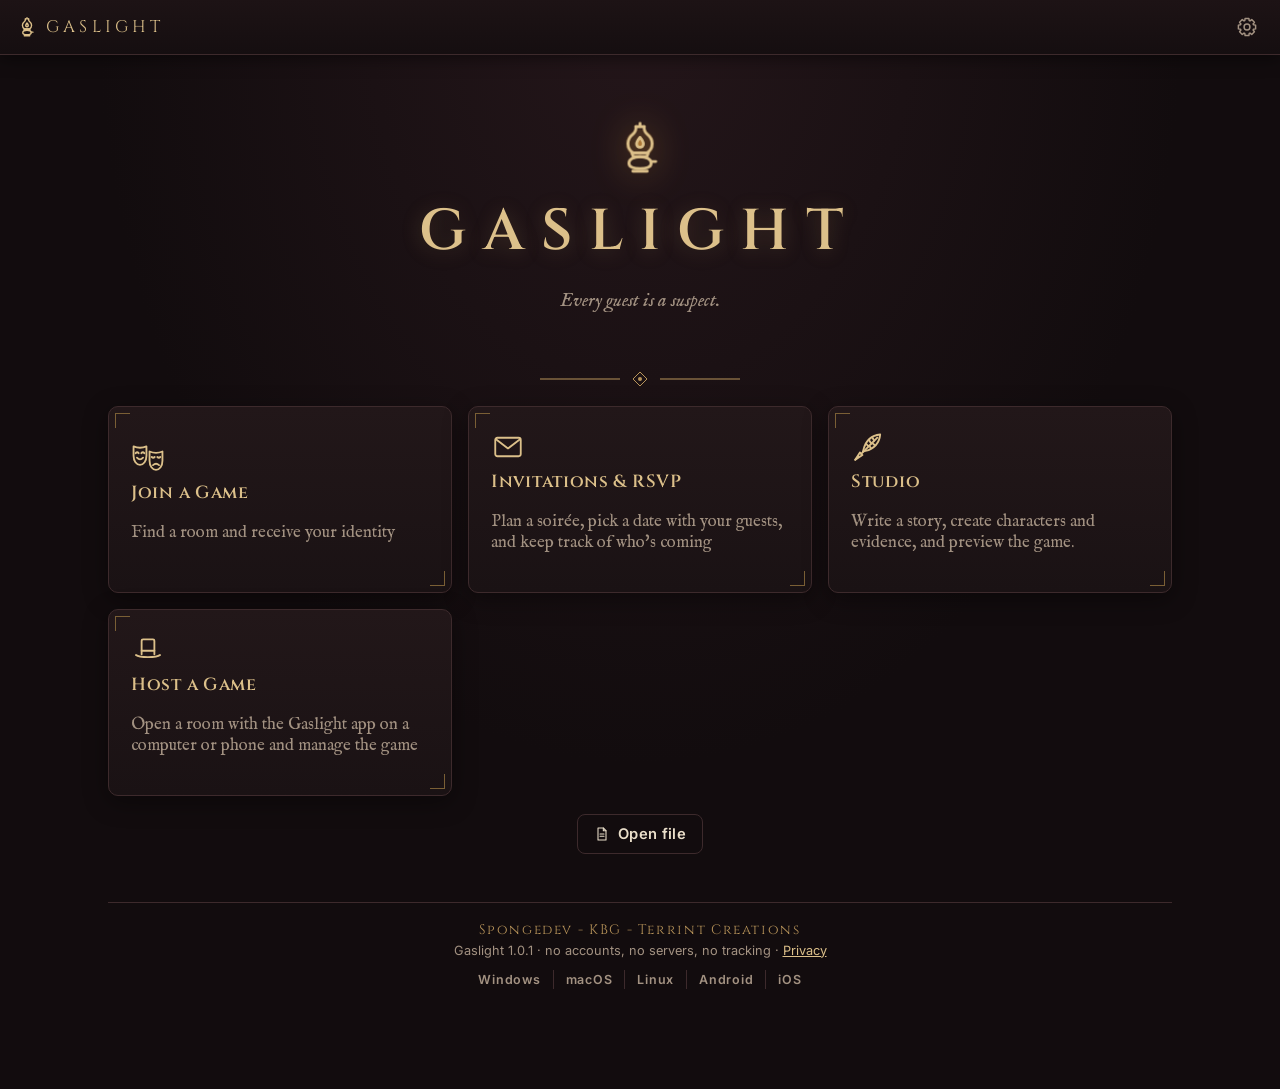
==== commit 38c91090: "V1.0.1 Fixes and optimization" ====
--- a/index.html
+++ b/index.html
@@ -9,7 +9,12 @@
     <meta property="og:title" content="Gaslight" />
     <meta property="og:type" content="website" />
     <meta property="og:url" content="https://gaslight.terrint.com/" />
-    <meta property="og:image" content="https://gaslight.terrint.com/pwa/lamp-512.png" />
+    <meta property="og:image" content="https://gaslight.terrint.com/og-image.png" />
+    <meta property="og:image:width" content="1200" />
+    <meta property="og:image:height" content="630" />
+    <meta property="og:image:alt" content="Gaslight: every guest is a suspect" />
+    <meta name="twitter:card" content="summary_large_image" />
+    <meta name="twitter:image" content="https://gaslight.terrint.com/og-image.png" />
     <meta property="og:description" content="A free murder mystery companion site. Every guest is a suspect." />
     <meta name="apple-mobile-web-app-capable" content="yes" />
     <meta name="mobile-web-app-capable" content="yes" />
@@ -17,35 +22,37 @@
     <meta name="apple-mobile-web-app-title" content="Gaslight" />
     <title>Gaslight</title>
     <link rel="canonical" href="https://gaslight.terrint.com/" />
-    <link rel="icon" href="./favicon.ico" sizes="48x48" data-lamp />
+    <link rel="icon" href="./favicon.ico" sizes="16x16 32x32 48x48" data-lamp />
+    <link rel="icon" href="./favicon-48.png" sizes="48x48" type="image/png" data-lamp />
     <link rel="icon" href="./favicon-96.png" sizes="96x96" type="image/png" data-lamp />
+    <link rel="icon" href="./pwa/lamp-192.png" sizes="192x192" type="image/png" data-lamp />
     <link rel="icon" href="./icon.svg" type="image/svg+xml" id="app-favicon" />
     <link rel="apple-touch-icon" href="./pwa/lamp-apple-180.png" id="app-touch-icon" />
     <link rel="manifest" href="./manifest.webmanifest" id="app-manifest" />
-    <script type="application/ld+json">{"@context":"https://schema.org","@type":"WebSite","name":"Gaslight","url":"https://gaslight.terrint.com/"}</script>
+    <script type="application/ld+json">[{"@context":"https://schema.org","@type":"WebSite","name":"Gaslight","url":"https://gaslight.terrint.com/"},{"@context":"https://schema.org","@type":"Organization","name":"Gaslight","url":"https://gaslight.terrint.com/","logo":"https://gaslight.terrint.com/pwa/lamp-512.png"}]</script>
     <script>
       // the public website is https only (LAN game hosts and the apps are left alone)
       if (location.protocol === 'http:' && /(^|\.)terrint\.com$/i.test(location.hostname)) location.replace('https:' + location.href.slice(5));
     </script>
     <script>
       // apply the chosen app emblem (Settings > General) before anything paints
-      try { if (JSON.parse(localStorage.getItem('gaslight:emblem') || '"lamp"') === 'candle') {
+      try { var k = JSON.parse(localStorage.getItem('gaslight:emblem') || '"lamp"'); if (k === 'candle' || k === 'moon') {
         document.querySelectorAll('link[data-lamp]').forEach(function (l) { l.remove(); });
-        document.getElementById('app-favicon').href = './icon-candle.svg';
-        document.getElementById('app-touch-icon').href = './pwa/candle-apple-180.png';
-        document.getElementById('app-manifest').href = './manifest-candle.webmanifest';
+        document.getElementById('app-favicon').href = './icon-' + k + '.svg';
+        document.getElementById('app-touch-icon').href = './pwa/' + k + '-apple-180.png';
+        document.getElementById('app-manifest').href = './manifest-' + k + '.webmanifest';
       } } catch (e) {}
     </script>
-    <script type="module" crossorigin src="./assets/index-D2XFf0JZ.js"></script>
+    <script type="module" crossorigin src="./assets/index-CX1wIfDc.js"></script>
     <link rel="modulepreload" crossorigin href="./assets/rolldown-runtime-XKyaHtl9.js">
     <link rel="modulepreload" crossorigin href="./assets/protocol-CmNyTa8n.js">
-    <link rel="modulepreload" crossorigin href="./assets/Icon-7uLxg3Y9.js">
     <link rel="modulepreload" crossorigin href="./assets/storage-TseRkly8.js">
+    <link rel="modulepreload" crossorigin href="./assets/Icon-DCeQBcHL.js">
     <link rel="modulepreload" crossorigin href="./assets/platform-BiNWVlqU.js">
-    <link rel="modulepreload" crossorigin href="./assets/dist-C93lqtQh.js">
-    <link rel="modulepreload" crossorigin href="./assets/QrScanner-CWwGYQS7.js">
+    <link rel="modulepreload" crossorigin href="./assets/dist-CDXC8zqu.js">
+    <link rel="modulepreload" crossorigin href="./assets/QrScanner-BxYHnYz1.js">
     <link rel="modulepreload" crossorigin href="./assets/crypto-c-3-rz_M.js">
-    <link rel="stylesheet" crossorigin href="./assets/index-CG5xsxMD.css">
+    <link rel="stylesheet" crossorigin href="./assets/index-BUQhmUti.css">
   </head>
   <body>
     <div id="root"></div>
--- a/assets/index-BUQhmUti.css
+++ b/assets/index-BUQhmUti.css
@@ -0,0 +1 @@
+@font-face{font-family:Special Elite;font-style:normal;font-display:swap;font-weight:400;src:url(./special-elite-latin-ext-400-normal-ChcxYnmu.woff2)format("woff2"),url(./special-elite-latin-ext-400-normal-CaJZjSVf.woff)format("woff");unicode-range:U+100-2BA,U+2BD-2C5,U+2C7-2CC,U+2CE-2D7,U+2DD-2FF,U+304,U+308,U+329,U+1D00-1DBF,U+1E00-1E9F,U+1EF2-1EFF,U+2020,U+20A0-20AB,U+20AD-20C0,U+2113,U+2C60-2C7F,U+A720-A7FF}@font-face{font-family:Special Elite;font-style:normal;font-display:swap;font-weight:400;src:url(./special-elite-latin-400-normal-YjDd9tmf.woff2)format("woff2"),url(./special-elite-latin-400-normal-BtSRmyJ6.woff)format("woff");unicode-range:U+??,U+131,U+152-153,U+2BB-2BC,U+2C6,U+2DA,U+2DC,U+304,U+308,U+329,U+2000-206F,U+20AC,U+2122,U+2191,U+2193,U+2212,U+2215,U+FEFF,U+FFFD}@font-face{font-family:IM Fell English;font-style:normal;font-display:swap;font-weight:400;src:url(./im-fell-english-latin-400-normal-BhowGHCQ.woff2)format("woff2"),url(./im-fell-english-latin-400-normal-CxhBQSzl.woff)format("woff");unicode-range:U+??,U+131,U+152-153,U+2BB-2BC,U+2C6,U+2DA,U+2DC,U+304,U+308,U+329,U+2000-206F,U+20AC,U+2122,U+2191,U+2193,U+2212,U+2215,U+FEFF,U+FFFD}@font-face{font-family:IM Fell English;font-style:italic;font-display:swap;font-weight:400;src:url(./im-fell-english-latin-400-italic-DD_ylKHZ.woff2)format("woff2"),url(./im-fell-english-latin-400-italic-hN89MLGX.woff)format("woff");unicode-range:U+??,U+131,U+152-153,U+2BB-2BC,U+2C6,U+2DA,U+2DC,U+304,U+308,U+329,U+2000-206F,U+20AC,U+2122,U+2191,U+2193,U+2212,U+2215,U+FEFF,U+FFFD}@font-face{font-family:Cinzel;font-style:normal;font-display:swap;font-weight:400;src:url(./cinzel-latin-ext-400-normal-XQK_CSAr.woff2)format("woff2"),url(./cinzel-latin-ext-400-normal-DJ0Lq8y-.woff)format("woff");unicode-range:U+100-2BA,U+2BD-2C5,U+2C7-2CC,U+2CE-2D7,U+2DD-2FF,U+304,U+308,U+329,U+1D00-1DBF,U+1E00-1E9F,U+1EF2-1EFF,U+2020,U+20A0-20AB,U+20AD-20C0,U+2113,U+2C60-2C7F,U+A720-A7FF}@font-face{font-family:Cinzel;font-style:normal;font-display:swap;font-weight:400;src:url(./cinzel-latin-400-normal-DnUIPmzd.woff2)format("woff2"),url(./cinzel-latin-400-normal-C8jUSQqm.woff)format("woff");unicode-range:U+??,U+131,U+152-153,U+2BB-2BC,U+2C6,U+2DA,U+2DC,U+304,U+308,U+329,U+2000-206F,U+20AC,U+2122,U+2191,U+2193,U+2212,U+2215,U+FEFF,U+FFFD}@font-face{font-family:Cinzel;font-style:normal;font-display:swap;font-weight:600;src:url(./cinzel-latin-ext-600-normal-BEFdM_VE.woff2)format("woff2"),url(./cinzel-latin-ext-600-normal-BY9Mq9iK.woff)format("woff");unicode-range:U+100-2BA,U+2BD-2C5,U+2C7-2CC,U+2CE-2D7,U+2DD-2FF,U+304,U+308,U+329,U+1D00-1DBF,U+1E00-1E9F,U+1EF2-1EFF,U+2020,U+20A0-20AB,U+20AD-20C0,U+2113,U+2C60-2C7F,U+A720-A7FF}@font-face{font-family:Cinzel;font-style:normal;font-display:swap;font-weight:600;src:url(./cinzel-latin-600-normal-Dd5YO2UX.woff2)format("woff2"),url(./cinzel-latin-600-normal-CH_LB4su.woff)format("woff");unicode-range:U+??,U+131,U+152-153,U+2BB-2BC,U+2C6,U+2DA,U+2DC,U+304,U+308,U+329,U+2000-206F,U+20AC,U+2122,U+2191,U+2193,U+2212,U+2215,U+FEFF,U+FFFD}@font-face{font-family:Cinzel;font-style:normal;font-display:swap;font-weight:700;src:url(./cinzel-latin-ext-700-normal-C24KFjuG.woff2)format("woff2"),url(./cinzel-latin-ext-700-normal-CORa-yIv.woff)format("woff");unicode-range:U+100-2BA,U+2BD-2C5,U+2C7-2CC,U+2CE-2D7,U+2DD-2FF,U+304,U+308,U+329,U+1D00-1DBF,U+1E00-1E9F,U+1EF2-1EFF,U+2020,U+20A0-20AB,U+20AD-20C0,U+2113,U+2C60-2C7F,U+A720-A7FF}@font-face{font-family:Cinzel;font-style:normal;font-display:swap;font-weight:700;src:url(./cinzel-latin-700-normal-Dkw14w9r.woff2)format("woff2"),url(./cinzel-latin-700-normal-C-gK7hA8.woff)format("woff");unicode-range:U+??,U+131,U+152-153,U+2BB-2BC,U+2C6,U+2DA,U+2DC,U+304,U+308,U+329,U+2000-206F,U+20AC,U+2122,U+2191,U+2193,U+2212,U+2215,U+FEFF,U+FFFD}@font-face{font-family:Playfair Display;font-style:normal;font-display:swap;font-weight:400;src:url(./playfair-display-cyrillic-400-normal-CjW2EstV.woff2)format("woff2"),url(./playfair-display-cyrillic-400-normal-ZiRag6zj.woff)format("woff");unicode-range:U+301,U+400-45F,U+490-491,U+4B0-4B1,U+2116}@font-face{font-family:Playfair Display;font-style:normal;font-display:swap;font-weight:400;src:url(./playfair-display-vietnamese-400-normal-BV2APVTb.woff2)format("woff2"),url(./playfair-display-vietnamese-400-normal-BbvUAu4N.woff)format("woff");unicode-range:U+102-103,U+110-111,U+128-129,U+168-169,U+1A0-1A1,U+1AF-1B0,U+300-301,U+303-304,U+308-309,U+323,U+329,U+1EA0-1EF9,U+20AB}@font-face{font-family:Playfair Display;font-style:normal;font-display:swap;font-weight:400;src:url(./playfair-display-latin-ext-400-normal-BxlSGspa.woff2)format("woff2"),url(./playfair-display-latin-ext-400-normal-qdZwdvNS.woff)format("woff");unicode-range:U+100-2BA,U+2BD-2C5,U+2C7-2CC,U+2CE-2D7,U+2DD-2FF,U+304,U+308,U+329,U+1D00-1DBF,U+1E00-1E9F,U+1EF2-1EFF,U+2020,U+20A0-20AB,U+20AD-20C0,U+2113,U+2C60-2C7F,U+A720-A7FF}@font-face{font-family:Playfair Display;font-style:normal;font-display:swap;font-weight:400;src:url(./playfair-display-latin-400-normal-CFtfchNt.woff2)format("woff2"),url(./playfair-display-latin-400-normal-DHYHbkg3.woff)format("woff");unicode-range:U+??,U+131,U+152-153,U+2BB-2BC,U+2C6,U+2DA,U+2DC,U+304,U+308,U+329,U+2000-206F,U+20AC,U+2122,U+2191,U+2193,U+2212,U+2215,U+FEFF,U+FFFD}@font-face{font-family:Limelight;font-style:normal;font-display:swap;font-weight:400;src:url(./limelight-latin-ext-400-normal-DPzC3ZDG.woff2)format("woff2"),url(./limelight-latin-ext-400-normal-DFpXQSBH.woff)format("woff");unicode-range:U+100-2BA,U+2BD-2C5,U+2C7-2CC,U+2CE-2D7,U+2DD-2FF,U+304,U+308,U+329,U+1D00-1DBF,U+1E00-1E9F,U+1EF2-1EFF,U+2020,U+20A0-20AB,U+20AD-20C0,U+2113,U+2C60-2C7F,U+A720-A7FF}@font-face{font-family:Limelight;font-style:normal;font-display:swap;font-weight:400;src:url(./limelight-latin-400-normal-CvlMCR9p.woff2)format("woff2"),url(./limelight-latin-400-normal-d7qCOV8D.woff)format("woff");unicode-range:U+??,U+131,U+152-153,U+2BB-2BC,U+2C6,U+2DA,U+2DC,U+304,U+308,U+329,U+2000-206F,U+20AC,U+2122,U+2191,U+2193,U+2212,U+2215,U+FEFF,U+FFFD}@font-face{font-family:Inter;font-style:normal;font-display:swap;font-weight:400;src:url(./inter-cyrillic-ext-400-normal-BQZuk6qB.woff2)format("woff2"),url(./inter-cyrillic-ext-400-normal-DQukG94-.woff)format("woff");unicode-range:U+460-52F,U+1C80-1C8A,U+20B4,U+2DE0-2DFF,U+A640-A69F,U+FE2E-FE2F}@font-face{font-family:Inter;font-style:normal;font-display:swap;font-weight:400;src:url(./inter-cyrillic-400-normal-obahsSVq.woff2)format("woff2"),url(./inter-cyrillic-400-normal-HOLc17fK.woff)format("woff");unicode-range:U+301,U+400-45F,U+490-491,U+4B0-4B1,U+2116}@font-face{font-family:Inter;font-style:normal;font-display:swap;font-weight:400;src:url(./inter-greek-ext-400-normal-DGGRlc-M.woff2)format("woff2"),url(./inter-greek-ext-400-normal-KugGGMne.woff)format("woff");unicode-range:U+1F??}@font-face{font-family:Inter;font-style:normal;font-display:swap;font-weight:400;src:url(./inter-greek-400-normal-B4URO6DV.woff2)format("woff2"),url(./inter-greek-400-normal-q2sYcFCs.woff)format("woff");unicode-range:U+370-377,U+37A-37F,U+384-38A,U+38C,U+38E-3A1,U+3A3-3FF}@font-face{font-family:Inter;font-style:normal;font-display:swap;font-weight:400;src:url(./inter-vietnamese-400-normal-DMkecbls.woff2)format("woff2"),url(./inter-vietnamese-400-normal-Bbgyi5SW.woff)format("woff");unicode-range:U+102-103,U+110-111,U+128-129,U+168-169,U+1A0-1A1,U+1AF-1B0,U+300-301,U+303-304,U+308-309,U+323,U+329,U+1EA0-1EF9,U+20AB}@font-face{font-family:Inter;font-style:normal;font-display:swap;font-weight:400;src:url(./inter-latin-ext-400-normal-C1nco2VV.woff2)format("woff2"),url(./inter-latin-ext-400-normal-77YHD8bZ.woff)format("woff");unicode-range:U+100-2BA,U+2BD-2C5,U+2C7-2CC,U+2CE-2D7,U+2DD-2FF,U+304,U+308,U+329,U+1D00-1DBF,U+1E00-1E9F,U+1EF2-1EFF,U+2020,U+20A0-20AB,U+20AD-20C0,U+2113,U+2C60-2C7F,U+A720-A7FF}@font-face{font-family:Inter;font-style:normal;font-display:swap;font-weight:400;src:url(./inter-latin-400-normal-C38fXH4l.woff2)format("woff2"),url(./inter-latin-400-normal-CyCys3Eg.woff)format("woff");unicode-range:U+??,U+131,U+152-153,U+2BB-2BC,U+2C6,U+2DA,U+2DC,U+304,U+308,U+329,U+2000-206F,U+20AC,U+2122,U+2191,U+2193,U+2212,U+2215,U+FEFF,U+FFFD}@font-face{font-family:Inter;font-style:normal;font-display:swap;font-weight:600;src:url(./inter-cyrillic-ext-600-normal-Dfes3d0z.woff2)format("woff2"),url(./inter-cyrillic-ext-600-normal-Bcila6Z-.woff)format("woff");unicode-range:U+460-52F,U+1C80-1C8A,U+20B4,U+2DE0-2DFF,U+A640-A69F,U+FE2E-FE2F}@font-face{font-family:Inter;font-style:normal;font-display:swap;font-weight:600;src:url(./inter-cyrillic-600-normal-CWCymEST.woff2)format("woff2"),url(./inter-cyrillic-600-normal-4D_pXhcN.woff)format("woff");unicode-range:U+301,U+400-45F,U+490-491,U+4B0-4B1,U+2116}@font-face{font-family:Inter;font-style:normal;font-display:swap;font-weight:600;src:url(./inter-greek-ext-600-normal-DRtmH8MT.woff2)format("woff2"),url(./inter-greek-ext-600-normal-B8X0CLgF.woff)format("woff");unicode-range:U+1F??}@font-face{font-family:Inter;font-style:normal;font-display:swap;font-weight:600;src:url(./inter-greek-600-normal-plRanbMR.woff2)format("woff2"),url(./inter-greek-600-normal-BZpKdvQh.woff)format("woff");unicode-range:U+370-377,U+37A-37F,U+384-38A,U+38C,U+38E-3A1,U+3A3-3FF}@font-face{font-family:Inter;font-style:normal;font-display:swap;font-weight:600;src:url(./inter-vietnamese-600-normal-Cc8MFFhd.woff2)format("woff2"),url(./inter-vietnamese-600-normal-BuLX-rYi.woff)format("woff");unicode-range:U+102-103,U+110-111,U+128-129,U+168-169,U+1A0-1A1,U+1AF-1B0,U+300-301,U+303-304,U+308-309,U+323,U+329,U+1EA0-1EF9,U+20AB}@font-face{font-family:Inter;font-style:normal;font-display:swap;font-weight:600;src:url(./inter-latin-ext-600-normal-D2bJ5OIk.woff2)format("woff2"),url(./inter-latin-ext-600-normal-CIVaiw4L.woff)format("woff");unicode-range:U+100-2BA,U+2BD-2C5,U+2C7-2CC,U+2CE-2D7,U+2DD-2FF,U+304,U+308,U+329,U+1D00-1DBF,U+1E00-1E9F,U+1EF2-1EFF,U+2020,U+20A0-20AB,U+20AD-20C0,U+2113,U+2C60-2C7F,U+A720-A7FF}@font-face{font-family:Inter;font-style:normal;font-display:swap;font-weight:600;src:url(./inter-latin-600-normal-LgqL8muc.woff2)format("woff2"),url(./inter-latin-600-normal-CiBQ2DWP.woff)format("woff");unicode-range:U+??,U+131,U+152-153,U+2BB-2BC,U+2C6,U+2DA,U+2DC,U+304,U+308,U+329,U+2000-206F,U+20AC,U+2122,U+2191,U+2193,U+2212,U+2215,U+FEFF,U+FFFD}@font-face{font-family:Inter;font-style:normal;font-display:swap;font-weight:700;src:url(./inter-cyrillic-ext-700-normal-BjwYoWNd.woff2)format("woff2"),url(./inter-cyrillic-ext-700-normal-LO58E6JB.woff)format("woff");unicode-range:U+460-52F,U+1C80-1C8A,U+20B4,U+2DE0-2DFF,U+A640-A69F,U+FE2E-FE2F}@font-face{font-family:Inter;font-style:normal;font-display:swap;font-weight:700;src:url(./inter-cyrillic-700-normal-CjBOestx.woff2)format("woff2"),url(./inter-cyrillic-700-normal-DrXBdSj3.woff)format("woff");unicode-range:U+301,U+400-45F,U+490-491,U+4B0-4B1,U+2116}@font-face{font-family:Inter;font-style:normal;font-display:swap;font-weight:700;src:url(./inter-greek-ext-700-normal-qfdV9bQt.woff2)format("woff2"),url(./inter-greek-ext-700-normal-BoQ6DsYi.woff)format("woff");unicode-range:U+1F??}@font-face{font-family:Inter;font-style:normal;font-display:swap;font-weight:700;src:url(./inter-greek-700-normal-C3JjAnD8.woff2)format("woff2"),url(./inter-greek-700-normal-BUv2fZ6O.woff)format("woff");unicode-range:U+370-377,U+37A-37F,U+384-38A,U+38C,U+38E-3A1,U+3A3-3FF}@font-face{font-family:Inter;font-style:normal;font-display:swap;font-weight:700;src:url(./inter-vietnamese-700-normal-DlLaEgI2.woff2)format("woff2"),url(./inter-vietnamese-700-normal-BZaoP0fm.woff)format("woff");unicode-range:U+102-103,U+110-111,U+128-129,U+168-169,U+1A0-1A1,U+1AF-1B0,U+300-301,U+303-304,U+308-309,U+323,U+329,U+1EA0-1EF9,U+20AB}@font-face{font-family:Inter;font-style:normal;font-display:swap;font-weight:700;src:url(./inter-latin-ext-700-normal-Ca8adRJv.woff2)format("woff2"),url(./inter-latin-ext-700-normal-TidjK2hL.woff)format("woff");unicode-range:U+100-2BA,U+2BD-2C5,U+2C7-2CC,U+2CE-2D7,U+2DD-2FF,U+304,U+308,U+329,U+1D00-1DBF,U+1E00-1E9F,U+1EF2-1EFF,U+2020,U+20A0-20AB,U+20AD-20C0,U+2113,U+2C60-2C7F,U+A720-A7FF}@font-face{font-family:Inter;font-style:normal;font-display:swap;font-weight:700;src:url(./inter-latin-700-normal-Yt3aPRUw.woff2)format("woff2"),url(./inter-latin-700-normal-BLAVimhd.woff)format("woff");unicode-range:U+??,U+131,U+152-153,U+2BB-2BC,U+2C6,U+2DA,U+2DC,U+304,U+308,U+329,U+2000-206F,U+20AC,U+2122,U+2191,U+2193,U+2212,U+2215,U+FEFF,U+FFFD}@font-face{font-family:Courier Prime;font-style:normal;font-display:swap;font-weight:400;src:url(./courier-prime-latin-ext-400-normal-B-EsvyE4.woff2)format("woff2"),url(./courier-prime-latin-ext-400-normal-CKOCNFvK.woff)format("woff");unicode-range:U+100-2BA,U+2BD-2C5,U+2C7-2CC,U+2CE-2D7,U+2DD-2FF,U+304,U+308,U+329,U+1D00-1DBF,U+1E00-1E9F,U+1EF2-1EFF,U+2020,U+20A0-20AB,U+20AD-20C0,U+2113,U+2C60-2C7F,U+A720-A7FF}@font-face{font-family:Courier Prime;font-style:normal;font-display:swap;font-weight:400;src:url(./courier-prime-latin-400-normal-BbyBr73r.woff2)format("woff2"),url(./courier-prime-latin-400-normal-BAlbUm6l.woff)format("woff");unicode-range:U+??,U+131,U+152-153,U+2BB-2BC,U+2C6,U+2DA,U+2DC,U+304,U+308,U+329,U+2000-206F,U+20AC,U+2122,U+2191,U+2193,U+2212,U+2215,U+FEFF,U+FFFD}@font-face{font-family:Courier Prime;font-style:normal;font-display:swap;font-weight:700;src:url(./courier-prime-latin-ext-700-normal-ByMJlNdM.woff2)format("woff2"),url(./courier-prime-latin-ext-700-normal-BIFoAzHx.woff)format("woff");unicode-range:U+100-2BA,U+2BD-2C5,U+2C7-2CC,U+2CE-2D7,U+2DD-2FF,U+304,U+308,U+329,U+1D00-1DBF,U+1E00-1E9F,U+1EF2-1EFF,U+2020,U+20A0-20AB,U+20AD-20C0,U+2113,U+2C60-2C7F,U+A720-A7FF}@font-face{font-family:Courier Prime;font-style:normal;font-display:swap;font-weight:700;src:url(./courier-prime-latin-700-normal-D1YCjmaD.woff2)format("woff2"),url(./courier-prime-latin-700-normal-CVvp4Sof.woff)format("woff");unicode-range:U+??,U+131,U+152-153,U+2BB-2BC,U+2C6,U+2DA,U+2DC,U+304,U+308,U+329,U+2000-206F,U+20AC,U+2122,U+2191,U+2193,U+2212,U+2215,U+FEFF,U+FFFD}@font-face{font-family:EB Garamond;font-style:normal;font-display:swap;font-weight:400;src:url(./eb-garamond-cyrillic-ext-400-normal-o8fRvAFQ.woff2)format("woff2"),url(./eb-garamond-cyrillic-ext-400-normal-DG8lny6_.woff)format("woff");unicode-range:U+460-52F,U+1C80-1C8A,U+20B4,U+2DE0-2DFF,U+A640-A69F,U+FE2E-FE2F}@font-face{font-family:EB Garamond;font-style:normal;font-display:swap;font-weight:400;src:url(./eb-garamond-cyrillic-400-normal-DDLP67lu.woff2)format("woff2"),url(./eb-garamond-cyrillic-400-normal-C0kVTdou.woff)format("woff");unicode-range:U+301,U+400-45F,U+490-491,U+4B0-4B1,U+2116}@font-face{font-family:EB Garamond;font-style:normal;font-display:swap;font-weight:400;src:url(./eb-garamond-greek-ext-400-normal-K8pwR3tn.woff2)format("woff2"),url(./eb-garamond-greek-ext-400-normal-BaZl8BIK.woff)format("woff");unicode-range:U+1F??}@font-face{font-family:EB Garamond;font-style:normal;font-display:swap;font-weight:400;src:url(./eb-garamond-greek-400-normal-CVAbzS9p.woff2)format("woff2"),url(./eb-garamond-greek-400-normal-d4JlP2QH.woff)format("woff");unicode-range:U+370-377,U+37A-37F,U+384-38A,U+38C,U+38E-3A1,U+3A3-3FF}@font-face{font-family:EB Garamond;font-style:normal;font-display:swap;font-weight:400;src:url(./eb-garamond-vietnamese-400-normal-CLvJdMEL.woff2)format("woff2"),url(./eb-garamond-vietnamese-400-normal-ifvNSiWx.woff)format("woff");unicode-range:U+102-103,U+110-111,U+128-129,U+168-169,U+1A0-1A1,U+1AF-1B0,U+300-301,U+303-304,U+308-309,U+323,U+329,U+1EA0-1EF9,U+20AB}@font-face{font-family:EB Garamond;font-style:normal;font-display:swap;font-weight:400;src:url(./eb-garamond-latin-ext-400-normal-o4A__6QZ.woff2)format("woff2"),url(./eb-garamond-latin-ext-400-normal-B4EmgUmt.woff)format("woff");unicode-range:U+100-2BA,U+2BD-2C5,U+2C7-2CC,U+2CE-2D7,U+2DD-2FF,U+304,U+308,U+329,U+1D00-1DBF,U+1E00-1E9F,U+1EF2-1EFF,U+2020,U+20A0-20AB,U+20AD-20C0,U+2113,U+2C60-2C7F,U+A720-A7FF}@font-face{font-family:EB Garamond;font-style:normal;font-display:swap;font-weight:400;src:url(./eb-garamond-latin-400-normal-BCNrxLz_.woff2)format("woff2"),url(./eb-garamond-latin-400-normal-maQnHeKB.woff)format("woff");unicode-range:U+??,U+131,U+152-153,U+2BB-2BC,U+2C6,U+2DA,U+2DC,U+304,U+308,U+329,U+2000-206F,U+20AC,U+2122,U+2191,U+2193,U+2212,U+2215,U+FEFF,U+FFFD}@font-face{font-family:EB Garamond;font-style:italic;font-display:swap;font-weight:400;src:url(./eb-garamond-cyrillic-ext-400-italic-Bz1w3xqM.woff2)format("woff2"),url(./eb-garamond-cyrillic-ext-400-italic-CYS3phfl.woff)format("woff");unicode-range:U+460-52F,U+1C80-1C8A,U+20B4,U+2DE0-2DFF,U+A640-A69F,U+FE2E-FE2F}@font-face{font-family:EB Garamond;font-style:italic;font-display:swap;font-weight:400;src:url(./eb-garamond-cyrillic-400-italic-BGIwiowF.woff2)format("woff2"),url(./eb-garamond-cyrillic-400-italic-BZInx2ys.woff)format("woff");unicode-range:U+301,U+400-45F,U+490-491,U+4B0-4B1,U+2116}@font-face{font-family:EB Garamond;font-style:italic;font-display:swap;font-weight:400;src:url(./eb-garamond-greek-ext-400-italic-CHZOQEtG.woff2)format("woff2"),url(./eb-garamond-greek-ext-400-italic-BL1XYHtS.woff)format("woff");unicode-range:U+1F??}@font-face{font-family:EB Garamond;font-style:italic;font-display:swap;font-weight:400;src:url(./eb-garamond-greek-400-italic-Dqr5KC66.woff2)format("woff2"),url(./eb-garamond-greek-400-italic-BamGE6QP.woff)format("woff");unicode-range:U+370-377,U+37A-37F,U+384-38A,U+38C,U+38E-3A1,U+3A3-3FF}@font-face{font-family:EB Garamond;font-style:italic;font-display:swap;font-weight:400;src:url(./eb-garamond-vietnamese-400-italic-DQ8HKnks.woff2)format("woff2"),url(./eb-garamond-vietnamese-400-italic-ORtyMVfw.woff)format("woff");unicode-range:U+102-103,U+110-111,U+128-129,U+168-169,U+1A0-1A1,U+1AF-1B0,U+300-301,U+303-304,U+308-309,U+323,U+329,U+1EA0-1EF9,U+20AB}@font-face{font-family:EB Garamond;font-style:italic;font-display:swap;font-weight:400;src:url(./eb-garamond-latin-ext-400-italic-V7s3nWfX.woff2)format("woff2"),url(./eb-garamond-latin-ext-400-italic-DUSsnRSD.woff)format("woff");unicode-range:U+100-2BA,U+2BD-2C5,U+2C7-2CC,U+2CE-2D7,U+2DD-2FF,U+304,U+308,U+329,U+1D00-1DBF,U+1E00-1E9F,U+1EF2-1EFF,U+2020,U+20A0-20AB,U+20AD-20C0,U+2113,U+2C60-2C7F,U+A720-A7FF}@font-face{font-family:EB Garamond;font-style:italic;font-display:swap;font-weight:400;src:url(./eb-garamond-latin-400-italic-DSEbMgZu.woff2)format("woff2"),url(./eb-garamond-latin-400-italic-CDFyLPXJ.woff)format("woff");unicode-range:U+??,U+131,U+152-153,U+2BB-2BC,U+2C6,U+2DA,U+2DC,U+304,U+308,U+329,U+2000-206F,U+20AC,U+2122,U+2191,U+2193,U+2212,U+2215,U+FEFF,U+FFFD}@font-face{font-family:EB Garamond;font-style:normal;font-display:swap;font-weight:600;src:url(./eb-garamond-cyrillic-ext-600-normal-cjIjEMm6.woff2)format("woff2"),url(./eb-garamond-cyrillic-ext-600-normal-b6vuEf1e.woff)format("woff");unicode-range:U+460-52F,U+1C80-1C8A,U+20B4,U+2DE0-2DFF,U+A640-A69F,U+FE2E-FE2F}@font-face{font-family:EB Garamond;font-style:normal;font-display:swap;font-weight:600;src:url(./eb-garamond-cyrillic-600-normal-CHfC3jm-.woff2)format("woff2"),url(./eb-garamond-cyrillic-600-normal-koFutDBv.woff)format("woff");unicode-range:U+301,U+400-45F,U+490-491,U+4B0-4B1,U+2116}@font-face{font-family:EB Garamond;font-style:normal;font-display:swap;font-weight:600;src:url(./eb-garamond-greek-ext-600-normal-B6KG6Acg.woff2)format("woff2"),url(./eb-garamond-greek-ext-600-normal-DzPSPp8W.woff)format("woff");unicode-range:U+1F??}@font-face{font-family:EB Garamond;font-style:normal;font-display:swap;font-weight:600;src:url(./eb-garamond-greek-600-normal--vWuDlyL.woff2)format("woff2"),url(./eb-garamond-greek-600-normal-JScKXZBq.woff)format("woff");unicode-range:U+370-377,U+37A-37F,U+384-38A,U+38C,U+38E-3A1,U+3A3-3FF}@font-face{font-family:EB Garamond;font-style:normal;font-display:swap;font-weight:600;src:url(./eb-garamond-vietnamese-600-normal-Dmi8L14S.woff2)format("woff2"),url(./eb-garamond-vietnamese-600-normal-DgZMCD0h.woff)format("woff");unicode-range:U+102-103,U+110-111,U+128-129,U+168-169,U+1A0-1A1,U+1AF-1B0,U+300-301,U+303-304,U+308-309,U+323,U+329,U+1EA0-1EF9,U+20AB}@font-face{font-family:EB Garamond;font-style:normal;font-display:swap;font-weight:600;src:url(./eb-garamond-latin-ext-600-normal-CrweTMKz.woff2)format("woff2"),url(./eb-garamond-latin-ext-600-normal-CoWPx8v4.woff)format("woff");unicode-range:U+100-2BA,U+2BD-2C5,U+2C7-2CC,U+2CE-2D7,U+2DD-2FF,U+304,U+308,U+329,U+1D00-1DBF,U+1E00-1E9F,U+1EF2-1EFF,U+2020,U+20A0-20AB,U+20AD-20C0,U+2113,U+2C60-2C7F,U+A720-A7FF}@font-face{font-family:EB Garamond;font-style:normal;font-display:swap;font-weight:600;src:url(./eb-garamond-latin-600-normal-DHwxsLHv.woff2)format("woff2"),url(./eb-garamond-latin-600-normal-xCe6GkOx.woff)format("woff");unicode-range:U+??,U+131,U+152-153,U+2BB-2BC,U+2C6,U+2DA,U+2DC,U+304,U+308,U+329,U+2000-206F,U+20AC,U+2122,U+2191,U+2193,U+2212,U+2215,U+FEFF,U+FFFD}@font-face{font-family:Cormorant Garamond;font-style:normal;font-display:swap;font-weight:400;src:url(./cormorant-garamond-cyrillic-ext-400-normal-W3Dto7M0.woff2)format("woff2"),url(./cormorant-garamond-cyrillic-ext-400-normal-DLdKLAvx.woff)format("woff");unicode-range:U+460-52F,U+1C80-1C8A,U+20B4,U+2DE0-2DFF,U+A640-A69F,U+FE2E-FE2F}@font-face{font-family:Cormorant Garamond;font-style:normal;font-display:swap;font-weight:400;src:url(./cormorant-garamond-cyrillic-400-normal-DD2KOZkl.woff2)format("woff2"),url(./cormorant-garamond-cyrillic-400-normal-CVFrM67f.woff)format("woff");unicode-range:U+301,U+400-45F,U+490-491,U+4B0-4B1,U+2116}@font-face{font-family:Cormorant Garamond;font-style:normal;font-display:swap;font-weight:400;src:url(./cormorant-garamond-vietnamese-400-normal-6K-YXo6g.woff2)format("woff2"),url(./cormorant-garamond-vietnamese-400-normal-4uxlocMh.woff)format("woff");unicode-range:U+102-103,U+110-111,U+128-129,U+168-169,U+1A0-1A1,U+1AF-1B0,U+300-301,U+303-304,U+308-309,U+323,U+329,U+1EA0-1EF9,U+20AB}@font-face{font-family:Cormorant Garamond;font-style:normal;font-display:swap;font-weight:400;src:url(./cormorant-garamond-latin-ext-400-normal-Drx2k2n9.woff2)format("woff2"),url(./cormorant-garamond-latin-ext-400-normal-uvC0WHQr.woff)format("woff");unicode-range:U+100-2BA,U+2BD-2C5,U+2C7-2CC,U+2CE-2D7,U+2DD-2FF,U+304,U+308,U+329,U+1D00-1DBF,U+1E00-1E9F,U+1EF2-1EFF,U+2020,U+20A0-20AB,U+20AD-20C0,U+2113,U+2C60-2C7F,U+A720-A7FF}@font-face{font-family:Cormorant Garamond;font-style:normal;font-display:swap;font-weight:400;src:url(./cormorant-garamond-latin-400-normal-B-1hWBU7.woff2)format("woff2"),url(./cormorant-garamond-latin-400-normal-B7YtguxJ.woff)format("woff");unicode-range:U+??,U+131,U+152-153,U+2BB-2BC,U+2C6,U+2DA,U+2DC,U+304,U+308,U+329,U+2000-206F,U+20AC,U+2122,U+2191,U+2193,U+2212,U+2215,U+FEFF,U+FFFD}@font-face{font-family:Cormorant Garamond;font-style:italic;font-display:swap;font-weight:400;src:url(./cormorant-garamond-cyrillic-ext-400-italic-BEGvmv_3.woff2)format("woff2"),url(./cormorant-garamond-cyrillic-ext-400-italic-C_Uk1MUY.woff)format("woff");unicode-range:U+460-52F,U+1C80-1C8A,U+20B4,U+2DE0-2DFF,U+A640-A69F,U+FE2E-FE2F}@font-face{font-family:Cormorant Garamond;font-style:italic;font-display:swap;font-weight:400;src:url(./cormorant-garamond-cyrillic-400-italic-D3GtrbRZ.woff2)format("woff2"),url(./cormorant-garamond-cyrillic-400-italic-AH1vqu4S.woff)format("woff");unicode-range:U+301,U+400-45F,U+490-491,U+4B0-4B1,U+2116}@font-face{font-family:Cormorant Garamond;font-style:italic;font-display:swap;font-weight:400;src:url(./cormorant-garamond-vietnamese-400-italic-BoXDRTEW.woff2)format("woff2"),url(./cormorant-garamond-vietnamese-400-italic-CJpMwFnN.woff)format("woff");unicode-range:U+102-103,U+110-111,U+128-129,U+168-169,U+1A0-1A1,U+1AF-1B0,U+300-301,U+303-304,U+308-309,U+323,U+329,U+1EA0-1EF9,U+20AB}@font-face{font-family:Cormorant Garamond;font-style:italic;font-display:swap;font-weight:400;src:url(./cormorant-garamond-latin-ext-400-italic-BdEzgT7i.woff2)format("woff2"),url(./cormorant-garamond-latin-ext-400-italic-CQvLaSWn.woff)format("woff");unicode-range:U+100-2BA,U+2BD-2C5,U+2C7-2CC,U+2CE-2D7,U+2DD-2FF,U+304,U+308,U+329,U+1D00-1DBF,U+1E00-1E9F,U+1EF2-1EFF,U+2020,U+20A0-20AB,U+20AD-20C0,U+2113,U+2C60-2C7F,U+A720-A7FF}@font-face{font-family:Cormorant Garamond;font-style:italic;font-display:swap;font-weight:400;src:url(./cormorant-garamond-latin-400-italic-Dc_OZ8oc.woff2)format("woff2"),url(./cormorant-garamond-latin-400-italic-BLh7T8o8.woff)format("woff");unicode-range:U+??,U+131,U+152-153,U+2BB-2BC,U+2C6,U+2DA,U+2DC,U+304,U+308,U+329,U+2000-206F,U+20AC,U+2122,U+2191,U+2193,U+2212,U+2215,U+FEFF,U+FFFD}@font-face{font-family:Cormorant Garamond;font-style:normal;font-display:swap;font-weight:600;src:url(./cormorant-garamond-cyrillic-ext-600-normal-BMhMHfrj.woff2)format("woff2"),url(./cormorant-garamond-cyrillic-ext-600-normal-CsIYWmWK.woff)format("woff");unicode-range:U+460-52F,U+1C80-1C8A,U+20B4,U+2DE0-2DFF,U+A640-A69F,U+FE2E-FE2F}@font-face{font-family:Cormorant Garamond;font-style:normal;font-display:swap;font-weight:600;src:url(./cormorant-garamond-cyrillic-600-normal-C2atO-64.woff2)format("woff2"),url(./cormorant-garamond-cyrillic-600-normal-FNmA3REe.woff)format("woff");unicode-range:U+301,U+400-45F,U+490-491,U+4B0-4B1,U+2116}@font-face{font-family:Cormorant Garamond;font-style:normal;font-display:swap;font-weight:600;src:url(./cormorant-garamond-vietnamese-600-normal-BoXdMtcr.woff2)format("woff2"),url(./cormorant-garamond-vietnamese-600-normal-C4HEjEaf.woff)format("woff");unicode-range:U+102-103,U+110-111,U+128-129,U+168-169,U+1A0-1A1,U+1AF-1B0,U+300-301,U+303-304,U+308-309,U+323,U+329,U+1EA0-1EF9,U+20AB}@font-face{font-family:Cormorant Garamond;font-style:normal;font-display:swap;font-weight:600;src:url(./cormorant-garamond-latin-ext-600-normal-DaBc-lu7.woff2)format("woff2"),url(./cormorant-garamond-latin-ext-600-normal-Dk3-quAP.woff)format("woff");unicode-range:U+100-2BA,U+2BD-2C5,U+2C7-2CC,U+2CE-2D7,U+2DD-2FF,U+304,U+308,U+329,U+1D00-1DBF,U+1E00-1E9F,U+1EF2-1EFF,U+2020,U+20A0-20AB,U+20AD-20C0,U+2113,U+2C60-2C7F,U+A720-A7FF}@font-face{font-family:Cormorant Garamond;font-style:normal;font-display:swap;font-weight:600;src:url(./cormorant-garamond-latin-600-normal-Co1r35X9.woff2)format("woff2"),url(./cormorant-garamond-latin-600-normal-2CBVLo0M.woff)format("woff");unicode-range:U+??,U+131,U+152-153,U+2BB-2BC,U+2C6,U+2DA,U+2DC,U+304,U+308,U+329,U+2000-206F,U+20AC,U+2122,U+2191,U+2193,U+2212,U+2215,U+FEFF,U+FFFD}@font-face{font-family:UnifrakturMaguntia;font-style:normal;font-display:swap;font-weight:400;src:url(./unifrakturmaguntia-latin-400-normal-ColWi6tl.woff2)format("woff2"),url(./unifrakturmaguntia-latin-400-normal-BmHZTSVP.woff)format("woff");unicode-range:U+??,U+131,U+152-153,U+2BB-2BC,U+2C6,U+2DA,U+2DC,U+304,U+308,U+329,U+2000-206F,U+20AC,U+2122,U+2191,U+2193,U+2212,U+2215,U+FEFF,U+FFFD}@font-face{font-family:Pinyon Script;font-style:normal;font-display:swap;font-weight:400;src:url(./pinyon-script-vietnamese-400-normal-D9IEVGR9.woff2)format("woff2"),url(./pinyon-script-vietnamese-400-normal-DsnOr8jX.woff)format("woff");unicode-range:U+102-103,U+110-111,U+128-129,U+168-169,U+1A0-1A1,U+1AF-1B0,U+300-301,U+303-304,U+308-309,U+323,U+329,U+1EA0-1EF9,U+20AB}@font-face{font-family:Pinyon Script;font-style:normal;font-display:swap;font-weight:400;src:url(./pinyon-script-latin-ext-400-normal-DzUoH_k9.woff2)format("woff2"),url(./pinyon-script-latin-ext-400-normal-Cu_llAZZ.woff)format("woff");unicode-range:U+100-2BA,U+2BD-2C5,U+2C7-2CC,U+2CE-2D7,U+2DD-2FF,U+304,U+308,U+329,U+1D00-1DBF,U+1E00-1E9F,U+1EF2-1EFF,U+2020,U+20A0-20AB,U+20AD-20C0,U+2113,U+2C60-2C7F,U+A720-A7FF}@font-face{font-family:Pinyon Script;font-style:normal;font-display:swap;font-weight:400;src:url(./pinyon-script-latin-400-normal-HCoaxbyT.woff2)format("woff2"),url(./pinyon-script-latin-400-normal-3W0BoeAr.woff)format("woff");unicode-range:U+??,U+131,U+152-153,U+2BB-2BC,U+2C6,U+2DA,U+2DC,U+304,U+308,U+329,U+2000-206F,U+20AC,U+2122,U+2191,U+2193,U+2212,U+2215,U+FEFF,U+FFFD}@font-face{font-family:Caveat;font-style:normal;font-display:swap;font-weight:400;src:url(./caveat-cyrillic-ext-400-normal-3iEGd-c5.woff2)format("woff2"),url(./caveat-cyrillic-ext-400-normal-Cg0RnRQ5.woff)format("woff");unicode-range:U+460-52F,U+1C80-1C8A,U+20B4,U+2DE0-2DFF,U+A640-A69F,U+FE2E-FE2F}@font-face{font-family:Caveat;font-style:normal;font-display:swap;font-weight:400;src:url(./caveat-cyrillic-400-normal-9cDH9rLW.woff2)format("woff2"),url(./caveat-cyrillic-400-normal-CebvvJET.woff)format("woff");unicode-range:U+301,U+400-45F,U+490-491,U+4B0-4B1,U+2116}@font-face{font-family:Caveat;font-style:normal;font-display:swap;font-weight:400;src:url(./caveat-latin-ext-400-normal-D7hBUiug.woff2)format("woff2"),url(./caveat-latin-ext-400-normal-DtiRFvw0.woff)format("woff");unicode-range:U+100-2BA,U+2BD-2C5,U+2C7-2CC,U+2CE-2D7,U+2DD-2FF,U+304,U+308,U+329,U+1D00-1DBF,U+1E00-1E9F,U+1EF2-1EFF,U+2020,U+20A0-20AB,U+20AD-20C0,U+2113,U+2C60-2C7F,U+A720-A7FF}@font-face{font-family:Caveat;font-style:normal;font-display:swap;font-weight:400;src:url(./caveat-latin-400-normal-D6LQsQ_v.woff2)format("woff2"),url(./caveat-latin-400-normal-BzhAQZkN.woff)format("woff");unicode-range:U+??,U+131,U+152-153,U+2BB-2BC,U+2C6,U+2DA,U+2DC,U+304,U+308,U+329,U+2000-206F,U+20AC,U+2122,U+2191,U+2193,U+2212,U+2215,U+FEFF,U+FFFD}@font-face{font-family:Caveat;font-style:normal;font-display:swap;font-weight:600;src:url(./caveat-cyrillic-ext-600-normal-DDEJyoof.woff2)format("woff2"),url(./caveat-cyrillic-ext-600-normal-BLVNc-Ct.woff)format("woff");unicode-range:U+460-52F,U+1C80-1C8A,U+20B4,U+2DE0-2DFF,U+A640-A69F,U+FE2E-FE2F}@font-face{font-family:Caveat;font-style:normal;font-display:swap;font-weight:600;src:url(./caveat-cyrillic-600-normal-Ba_MyzgW.woff2)format("woff2"),url(./caveat-cyrillic-600-normal-CqH0c_uj.woff)format("woff");unicode-range:U+301,U+400-45F,U+490-491,U+4B0-4B1,U+2116}@font-face{font-family:Caveat;font-style:normal;font-display:swap;font-weight:600;src:url(./caveat-latin-ext-600-normal-DDJRD6ps.woff2)format("woff2"),url(./caveat-latin-ext-600-normal-shBvSnoU.woff)format("woff");unicode-range:U+100-2BA,U+2BD-2C5,U+2C7-2CC,U+2CE-2D7,U+2DD-2FF,U+304,U+308,U+329,U+1D00-1DBF,U+1E00-1E9F,U+1EF2-1EFF,U+2020,U+20A0-20AB,U+20AD-20C0,U+2113,U+2C60-2C7F,U+A720-A7FF}@font-face{font-family:Caveat;font-style:normal;font-display:swap;font-weight:600;src:url(./caveat-latin-600-normal-zlTlWIYU.woff2)format("woff2"),url(./caveat-latin-600-normal-DUjB8dgm.woff)format("woff");unicode-range:U+??,U+131,U+152-153,U+2BB-2BC,U+2C6,U+2DA,U+2DC,U+304,U+308,U+329,U+2000-206F,U+20AC,U+2122,U+2191,U+2193,U+2212,U+2215,U+FEFF,U+FFFD}@font-face{font-family:Poiret One;font-style:normal;font-display:swap;font-weight:400;src:url(./poiret-one-cyrillic-400-normal-DSLrjXv3.woff2)format("woff2"),url(./poiret-one-cyrillic-400-normal-CpH-lEit.woff)format("woff");unicode-range:U+301,U+400-45F,U+490-491,U+4B0-4B1,U+2116}@font-face{font-family:Poiret One;font-style:normal;font-display:swap;font-weight:400;src:url(./poiret-one-latin-ext-400-normal-CxHDSaWp.woff2)format("woff2"),url(./poiret-one-latin-ext-400-normal-CvJmH8f6.woff)format("woff");unicode-range:U+100-2BA,U+2BD-2C5,U+2C7-2CC,U+2CE-2D7,U+2DD-2FF,U+304,U+308,U+329,U+1D00-1DBF,U+1E00-1E9F,U+1EF2-1EFF,U+2020,U+20A0-20AB,U+20AD-20C0,U+2113,U+2C60-2C7F,U+A720-A7FF}@font-face{font-family:Poiret One;font-style:normal;font-display:swap;font-weight:400;src:url(./poiret-one-latin-400-normal-DaD3Ke7k.woff2)format("woff2"),url(./poiret-one-latin-400-normal-DeDrWLAw.woff)format("woff");unicode-range:U+??,U+131,U+152-153,U+2BB-2BC,U+2C6,U+2DA,U+2DC,U+304,U+308,U+329,U+2000-206F,U+20AC,U+2122,U+2191,U+2193,U+2212,U+2215,U+FEFF,U+FFFD}@font-face{font-family:Old Standard TT;font-style:normal;font-display:swap;font-weight:400;src:url(./old-standard-tt-cyrillic-ext-400-normal-CFid_Ari.woff2)format("woff2"),url(./old-standard-tt-cyrillic-ext-400-normal-WtC_wZmU.woff)format("woff");unicode-range:U+460-52F,U+1C80-1C8A,U+20B4,U+2DE0-2DFF,U+A640-A69F,U+FE2E-FE2F}@font-face{font-family:Old Standard TT;font-style:normal;font-display:swap;font-weight:400;src:url(./old-standard-tt-cyrillic-400-normal-Dx4QB4EU.woff2)format("woff2"),url(./old-standard-tt-cyrillic-400-normal-B9opELhc.woff)format("woff");unicode-range:U+301,U+400-45F,U+490-491,U+4B0-4B1,U+2116}@font-face{font-family:Old Standard TT;font-style:normal;font-display:swap;font-weight:400;src:url(./old-standard-tt-vietnamese-400-normal-CV652Sht.woff2)format("woff2"),url(./old-standard-tt-vietnamese-400-normal-DHwrUsNN.woff)format("woff");unicode-range:U+102-103,U+110-111,U+128-129,U+168-169,U+1A0-1A1,U+1AF-1B0,U+300-301,U+303-304,U+308-309,U+323,U+329,U+1EA0-1EF9,U+20AB}@font-face{font-family:Old Standard TT;font-style:normal;font-display:swap;font-weight:400;src:url(./old-standard-tt-latin-ext-400-normal-CeUx86po.woff2)format("woff2"),url(./old-standard-tt-latin-ext-400-normal-Dv3vPbwK.woff)format("woff");unicode-range:U+100-2BA,U+2BD-2C5,U+2C7-2CC,U+2CE-2D7,U+2DD-2FF,U+304,U+308,U+329,U+1D00-1DBF,U+1E00-1E9F,U+1EF2-1EFF,U+2020,U+20A0-20AB,U+20AD-20C0,U+2113,U+2C60-2C7F,U+A720-A7FF}@font-face{font-family:Old Standard TT;font-style:normal;font-display:swap;font-weight:400;src:url(./old-standard-tt-latin-400-normal-CksAFory.woff2)format("woff2"),url(./old-standard-tt-latin-400-normal-CEoEX30F.woff)format("woff");unicode-range:U+??,U+131,U+152-153,U+2BB-2BC,U+2C6,U+2DA,U+2DC,U+304,U+308,U+329,U+2000-206F,U+20AC,U+2122,U+2191,U+2193,U+2212,U+2215,U+FEFF,U+FFFD}@font-face{font-family:Old Standard TT;font-style:italic;font-display:swap;font-weight:400;src:url(./old-standard-tt-cyrillic-ext-400-italic-oYvjGjTN.woff2)format("woff2"),url(./old-standard-tt-cyrillic-ext-400-italic-CJoWpzGI.woff)format("woff");unicode-range:U+460-52F,U+1C80-1C8A,U+20B4,U+2DE0-2DFF,U+A640-A69F,U+FE2E-FE2F}@font-face{font-family:Old Standard TT;font-style:italic;font-display:swap;font-weight:400;src:url(./old-standard-tt-cyrillic-400-italic-C55T6EX4.woff2)format("woff2"),url(./old-standard-tt-cyrillic-400-italic-CjUsNPOx.woff)format("woff");unicode-range:U+301,U+400-45F,U+490-491,U+4B0-4B1,U+2116}@font-face{font-family:Old Standard TT;font-style:italic;font-display:swap;font-weight:400;src:url(./old-standard-tt-vietnamese-400-italic-DkgkEoGJ.woff2)format("woff2"),url(./old-standard-tt-vietnamese-400-italic-Dgl-3X6n.woff)format("woff");unicode-range:U+102-103,U+110-111,U+128-129,U+168-169,U+1A0-1A1,U+1AF-1B0,U+300-301,U+303-304,U+308-309,U+323,U+329,U+1EA0-1EF9,U+20AB}@font-face{font-family:Old Standard TT;font-style:italic;font-display:swap;font-weight:400;src:url(./old-standard-tt-latin-ext-400-italic-DY6MM75a.woff2)format("woff2"),url(./old-standard-tt-latin-ext-400-italic-CuIdnYHF.woff)format("woff");unicode-range:U+100-2BA,U+2BD-2C5,U+2C7-2CC,U+2CE-2D7,U+2DD-2FF,U+304,U+308,U+329,U+1D00-1DBF,U+1E00-1E9F,U+1EF2-1EFF,U+2020,U+20A0-20AB,U+20AD-20C0,U+2113,U+2C60-2C7F,U+A720-A7FF}@font-face{font-family:Old Standard TT;font-style:italic;font-display:swap;font-weight:400;src:url(./old-standard-tt-latin-400-italic-CCwC87fu.woff2)format("woff2"),url(./old-standard-tt-latin-400-italic-CQu5L45y.woff)format("woff");unicode-range:U+??,U+131,U+152-153,U+2BB-2BC,U+2C6,U+2DA,U+2DC,U+304,U+308,U+329,U+2000-206F,U+20AC,U+2122,U+2191,U+2193,U+2212,U+2215,U+FEFF,U+FFFD}@font-face{font-family:Old Standard TT;font-style:normal;font-display:swap;font-weight:700;src:url(./old-standard-tt-cyrillic-ext-700-normal-2HzcywYP.woff2)format("woff2"),url(./old-standard-tt-cyrillic-ext-700-normal-BP5G1VL-.woff)format("woff");unicode-range:U+460-52F,U+1C80-1C8A,U+20B4,U+2DE0-2DFF,U+A640-A69F,U+FE2E-FE2F}@font-face{font-family:Old Standard TT;font-style:normal;font-display:swap;font-weight:700;src:url(./old-standard-tt-cyrillic-700-normal-Ruokj-he.woff2)format("woff2"),url(./old-standard-tt-cyrillic-700-normal-BeSD8YYN.woff)format("woff");unicode-range:U+301,U+400-45F,U+490-491,U+4B0-4B1,U+2116}@font-face{font-family:Old Standard TT;font-style:normal;font-display:swap;font-weight:700;src:url(./old-standard-tt-vietnamese-700-normal-CB6t4GFC.woff2)format("woff2"),url(./old-standard-tt-vietnamese-700-normal-B0VFBOiD.woff)format("woff");unicode-range:U+102-103,U+110-111,U+128-129,U+168-169,U+1A0-1A1,U+1AF-1B0,U+300-301,U+303-304,U+308-309,U+323,U+329,U+1EA0-1EF9,U+20AB}@font-face{font-family:Old Standard TT;font-style:normal;font-display:swap;font-weight:700;src:url(./old-standard-tt-latin-ext-700-normal-Bck9AhJw.woff2)format("woff2"),url(./old-standard-tt-latin-ext-700-normal-ojINqLQx.woff)format("woff");unicode-range:U+100-2BA,U+2BD-2C5,U+2C7-2CC,U+2CE-2D7,U+2DD-2FF,U+304,U+308,U+329,U+1D00-1DBF,U+1E00-1E9F,U+1EF2-1EFF,U+2020,U+20A0-20AB,U+20AD-20C0,U+2113,U+2C60-2C7F,U+A720-A7FF}@font-face{font-family:Old Standard TT;font-style:normal;font-display:swap;font-weight:700;src:url(./old-standard-tt-latin-700-normal-DLkH_MDP.woff2)format("woff2"),url(./old-standard-tt-latin-700-normal-Bw7EIiLL.woff)format("woff");unicode-range:U+??,U+131,U+152-153,U+2BB-2BC,U+2C6,U+2DA,U+2DC,U+304,U+308,U+329,U+2000-206F,U+20AC,U+2122,U+2191,U+2193,U+2212,U+2215,U+FEFF,U+FFFD}@font-face{font-family:Creepster;font-style:normal;font-display:swap;font-weight:400;src:url(./creepster-latin-400-normal-DnKpM-ys.woff2)format("woff2"),url(./creepster-latin-400-normal-DFidaany.woff)format("woff");unicode-range:U+??,U+131,U+152-153,U+2BB-2BC,U+2C6,U+2DA,U+2DC,U+304,U+308,U+329,U+2000-206F,U+20AC,U+2122,U+2191,U+2193,U+2212,U+2215,U+FEFF,U+FFFD}@font-face{font-family:Josefin Sans;font-style:normal;font-display:swap;font-weight:400;src:url(./josefin-sans-vietnamese-400-normal-5bZRxDiL.woff2)format("woff2"),url(./josefin-sans-vietnamese-400-normal-7lki-pri.woff)format("woff");unicode-range:U+102-103,U+110-111,U+128-129,U+168-169,U+1A0-1A1,U+1AF-1B0,U+300-301,U+303-304,U+308-309,U+323,U+329,U+1EA0-1EF9,U+20AB}@font-face{font-family:Josefin Sans;font-style:normal;font-display:swap;font-weight:400;src:url(./josefin-sans-latin-ext-400-normal-WydUZGG0.woff2)format("woff2"),url(./josefin-sans-latin-ext-400-normal-GP5qjHwf.woff)format("woff");unicode-range:U+100-2BA,U+2BD-2C5,U+2C7-2CC,U+2CE-2D7,U+2DD-2FF,U+304,U+308,U+329,U+1D00-1DBF,U+1E00-1E9F,U+1EF2-1EFF,U+2020,U+20A0-20AB,U+20AD-20C0,U+2113,U+2C60-2C7F,U+A720-A7FF}@font-face{font-family:Josefin Sans;font-style:normal;font-display:swap;font-weight:400;src:url(./josefin-sans-latin-400-normal-Bw73c5y2.woff2)format("woff2"),url(./josefin-sans-latin-400-normal-OLNf33Pm.woff)format("woff");unicode-range:U+??,U+131,U+152-153,U+2BB-2BC,U+2C6,U+2DA,U+2DC,U+304,U+308,U+329,U+2000-206F,U+20AC,U+2122,U+2191,U+2193,U+2212,U+2215,U+FEFF,U+FFFD}@font-face{font-family:Josefin Sans;font-style:normal;font-display:swap;font-weight:600;src:url(./josefin-sans-vietnamese-600-normal-B3-kA7Zo.woff2)format("woff2"),url(./josefin-sans-vietnamese-600-normal-CD4q0dTQ.woff)format("woff");unicode-range:U+102-103,U+110-111,U+128-129,U+168-169,U+1A0-1A1,U+1AF-1B0,U+300-301,U+303-304,U+308-309,U+323,U+329,U+1EA0-1EF9,U+20AB}@font-face{font-family:Josefin Sans;font-style:normal;font-display:swap;font-weight:600;src:url(./josefin-sans-latin-ext-600-normal-BBwcr3jX.woff2)format("woff2"),url(./josefin-sans-latin-ext-600-normal-UIETFcKM.woff)format("woff");unicode-range:U+100-2BA,U+2BD-2C5,U+2C7-2CC,U+2CE-2D7,U+2DD-2FF,U+304,U+308,U+329,U+1D00-1DBF,U+1E00-1E9F,U+1EF2-1EFF,U+2020,U+20A0-20AB,U+20AD-20C0,U+2113,U+2C60-2C7F,U+A720-A7FF}@font-face{font-family:Josefin Sans;font-style:normal;font-display:swap;font-weight:600;src:url(./josefin-sans-latin-600-normal-DXjG1Gv0.woff2)format("woff2"),url(./josefin-sans-latin-600-normal-CcMFZ0n5.woff)format("woff");unicode-range:U+??,U+131,U+152-153,U+2BB-2BC,U+2C6,U+2DA,U+2DC,U+304,U+308,U+329,U+2000-206F,U+20AC,U+2122,U+2191,U+2193,U+2212,U+2215,U+FEFF,U+FFFD}@font-face{font-family:Space Mono;font-style:normal;font-display:swap;font-weight:400;src:url(./space-mono-vietnamese-400-normal-BNOj0Qhp.woff2)format("woff2"),url(./space-mono-vietnamese-400-normal-B0PMp_xB.woff)format("woff");unicode-range:U+102-103,U+110-111,U+128-129,U+168-169,U+1A0-1A1,U+1AF-1B0,U+300-301,U+303-304,U+308-309,U+323,U+329,U+1EA0-1EF9,U+20AB}@font-face{font-family:Space Mono;font-style:normal;font-display:swap;font-weight:400;src:url(./space-mono-latin-ext-400-normal-DTLbW2xa.woff2)format("woff2"),url(./space-mono-latin-ext-400-normal-D4cJI_B-.woff)format("woff");unicode-range:U+100-2BA,U+2BD-2C5,U+2C7-2CC,U+2CE-2D7,U+2DD-2FF,U+304,U+308,U+329,U+1D00-1DBF,U+1E00-1E9F,U+1EF2-1EFF,U+2020,U+20A0-20AB,U+20AD-20C0,U+2113,U+2C60-2C7F,U+A720-A7FF}@font-face{font-family:Space Mono;font-style:normal;font-display:swap;font-weight:400;src:url(./space-mono-latin-400-normal-Rg4St2Dn.woff2)format("woff2"),url(./space-mono-latin-400-normal-_3DlpgIW.woff)format("woff");unicode-range:U+??,U+131,U+152-153,U+2BB-2BC,U+2C6,U+2DA,U+2DC,U+304,U+308,U+329,U+2000-206F,U+20AC,U+2122,U+2191,U+2193,U+2212,U+2215,U+FEFF,U+FFFD}@font-face{font-family:Space Mono;font-style:normal;font-display:swap;font-weight:700;src:url(./space-mono-vietnamese-700-normal-DWQgDHuA.woff2)format("woff2"),url(./space-mono-vietnamese-700-normal-D-KrLuLr.woff)format("woff");unicode-range:U+102-103,U+110-111,U+128-129,U+168-169,U+1A0-1A1,U+1AF-1B0,U+300-301,U+303-304,U+308-309,U+323,U+329,U+1EA0-1EF9,U+20AB}@font-face{font-family:Space Mono;font-style:normal;font-display:swap;font-weight:700;src:url(./space-mono-latin-ext-700-normal-B2s3bDs2.woff2)format("woff2"),url(./space-mono-latin-ext-700-normal-B_E7P90g.woff)format("woff");unicode-range:U+100-2BA,U+2BD-2C5,U+2C7-2CC,U+2CE-2D7,U+2DD-2FF,U+304,U+308,U+329,U+1D00-1DBF,U+1E00-1E9F,U+1EF2-1EFF,U+2020,U+20A0-20AB,U+20AD-20C0,U+2113,U+2C60-2C7F,U+A720-A7FF}@font-face{font-family:Space Mono;font-style:normal;font-display:swap;font-weight:700;src:url(./space-mono-latin-700-normal-mWgeinG7.woff2)format("woff2"),url(./space-mono-latin-700-normal-D7A851RN.woff)format("woff");unicode-range:U+??,U+131,U+152-153,U+2BB-2BC,U+2C6,U+2DA,U+2DC,U+304,U+308,U+329,U+2000-206F,U+20AC,U+2122,U+2191,U+2193,U+2212,U+2215,U+FEFF,U+FFFD}@font-face{font-family:Lora;font-style:normal;font-display:swap;font-weight:400;src:url(./lora-cyrillic-ext-400-normal-DwaaZvol.woff2)format("woff2"),url(./lora-cyrillic-ext-400-normal-PiPRSBNu.woff)format("woff");unicode-range:U+460-52F,U+1C80-1C8A,U+20B4,U+2DE0-2DFF,U+A640-A69F,U+FE2E-FE2F}@font-face{font-family:Lora;font-style:normal;font-display:swap;font-weight:400;src:url(./lora-cyrillic-400-normal-CbVom6TB.woff2)format("woff2"),url(./lora-cyrillic-400-normal-BedExNGj.woff)format("woff");unicode-range:U+301,U+400-45F,U+490-491,U+4B0-4B1,U+2116}@font-face{font-family:Lora;font-style:normal;font-display:swap;font-weight:400;src:url(./lora-math-400-normal-D2gccGFf.woff2)format("woff2"),url(./lora-math-400-normal-BToItYw_.woff)format("woff");unicode-range:U+302-303,U+305,U+307-308,U+310,U+312,U+315,U+31A,U+326-327,U+32C,U+32F-330,U+332-333,U+338,U+33A,U+346,U+34D,U+391-3A1,U+3A3-3A9,U+3B1-3C9,U+3D1,U+3D5-3D6,U+3F0-3F1,U+3F4-3F5,U+2016-2017,U+2034-2038,U+203C,U+2040,U+2043,U+2047,U+2050,U+2057,U+205F,U+2070-2071,U+2074-208E,U+2090-209C,U+20D0-20DC,U+20E1,U+20E5-20EF,U+2100-2112,U+2114-2115,U+2117-2121,U+2123-214F,U+2190,U+2192,U+2194-21AE,U+21B0-21E5,U+21F1-21F2,U+21F4-2211,U+2213-2214,U+2216-22FF,U+2308-230B,U+2310,U+2319,U+231C-2321,U+2336-237A,U+237C,U+2395,U+239B-23B7,U+23D0,U+23DC-23E1,U+2474-2475,U+25AF,U+25B3,U+25B7,U+25BD,U+25C1,U+25CA,U+25CC,U+25FB,U+266D-266F,U+27C0-27FF,U+2900-2AFF,U+2B0E-2B11,U+2B30-2B4C,U+2BFE,U+3030,U+FF5B,U+FF5D,U+1D400-1D7FF,U+1EE??}@font-face{font-family:Lora;font-style:normal;font-display:swap;font-weight:400;src:url(./lora-symbols-400-normal-DmcY0X7a.woff2)format("woff2"),url(./lora-symbols-400-normal-BK2bqsD8.woff)format("woff");unicode-range:U+1-C,U+E-1F,U+7F-9F,U+20DD-20E0,U+20E2-20E4,U+2150-218F,U+2190,U+2192,U+2194-2199,U+21AF,U+21E6-21F0,U+21F3,U+2218-2219,U+2299,U+22C4-22C6,U+2300-243F,U+2440-244A,U+2460-24FF,U+25A0-27BF,U+28??,U+2921-2922,U+2981,U+29BF,U+29EB,U+2B??,U+4DC0-4DFF,U+FFF9-FFFB,U+10140-1018E,U+10190-1019C,U+101A0,U+101D0-101FD,U+102E0-102FB,U+10E60-10E7E,U+1D2C0-1D2D3,U+1D2E0-1D37F,U+1F0??,U+1F100-1F1AD,U+1F1E6-1F1FF,U+1F30D-1F30F,U+1F315,U+1F31C,U+1F31E,U+1F320-1F32C,U+1F336,U+1F378,U+1F37D,U+1F382,U+1F393-1F39F,U+1F3A7-1F3A8,U+1F3AC-1F3AF,U+1F3C2,U+1F3C4-1F3C6,U+1F3CA-1F3CE,U+1F3D4-1F3E0,U+1F3ED,U+1F3F1-1F3F3,U+1F3F5-1F3F7,U+1F408,U+1F415,U+1F41F,U+1F426,U+1F43F,U+1F441-1F442,U+1F444,U+1F446-1F449,U+1F44C-1F44E,U+1F453,U+1F46A,U+1F47D,U+1F4A3,U+1F4B0,U+1F4B3,U+1F4B9,U+1F4BB,U+1F4BF,U+1F4C8-1F4CB,U+1F4D6,U+1F4DA,U+1F4DF,U+1F4E3-1F4E6,U+1F4EA-1F4ED,U+1F4F7,U+1F4F9-1F4FB,U+1F4FD-1F4FE,U+1F503,U+1F507-1F50B,U+1F50D,U+1F512-1F513,U+1F53E-1F54A,U+1F54F-1F5FA,U+1F610,U+1F650-1F67F,U+1F687,U+1F68D,U+1F691,U+1F694,U+1F698,U+1F6AD,U+1F6B2,U+1F6B9-1F6BA,U+1F6BC,U+1F6C6-1F6CF,U+1F6D3-1F6D7,U+1F6E0-1F6EA,U+1F6F0-1F6F3,U+1F6F7-1F6FC,U+1F7??,U+1F800-1F80B,U+1F810-1F847,U+1F850-1F859,U+1F860-1F887,U+1F890-1F8AD,U+1F8B0-1F8BB,U+1F8C0-1F8C1,U+1F900-1F90B,U+1F93B,U+1F946,U+1F984,U+1F996,U+1F9E9,U+1FA00-1FA6F,U+1FA70-1FA7C,U+1FA80-1FA89,U+1FA8F-1FAC6,U+1FACE-1FADC,U+1FADF-1FAE9,U+1FAF0-1FAF8,U+1FB??}@font-face{font-family:Lora;font-style:normal;font-display:swap;font-weight:400;src:url(./lora-vietnamese-400-normal-BxA6xcFr.woff2)format("woff2"),url(./lora-vietnamese-400-normal-DlgyXXxo.woff)format("woff");unicode-range:U+102-103,U+110-111,U+128-129,U+168-169,U+1A0-1A1,U+1AF-1B0,U+300-301,U+303-304,U+308-309,U+323,U+329,U+1EA0-1EF9,U+20AB}@font-face{font-family:Lora;font-style:normal;font-display:swap;font-weight:400;src:url(./lora-latin-ext-400-normal-CyviI4c-.woff2)format("woff2"),url(./lora-latin-ext-400-normal-B9GmMl5M.woff)format("woff");unicode-range:U+100-2BA,U+2BD-2C5,U+2C7-2CC,U+2CE-2D7,U+2DD-2FF,U+304,U+308,U+329,U+1D00-1DBF,U+1E00-1E9F,U+1EF2-1EFF,U+2020,U+20A0-20AB,U+20AD-20C0,U+2113,U+2C60-2C7F,U+A720-A7FF}@font-face{font-family:Lora;font-style:normal;font-display:swap;font-weight:400;src:url(./lora-latin-400-normal-DnxXpLNu.woff2)format("woff2"),url(./lora-latin-400-normal-DBJS-Hc6.woff)format("woff");unicode-range:U+??,U+131,U+152-153,U+2BB-2BC,U+2C6,U+2DA,U+2DC,U+304,U+308,U+329,U+2000-206F,U+20AC,U+2122,U+2191,U+2193,U+2212,U+2215,U+FEFF,U+FFFD}@font-face{font-family:Cinzel Decorative;font-style:normal;font-display:swap;font-weight:400;src:url(./cinzel-decorative-latin-ext-400-normal-bHvtSFkP.woff2)format("woff2"),url(./cinzel-decorative-latin-ext-400-normal-DFyBg16u.woff)format("woff");unicode-range:U+100-2BA,U+2BD-2C5,U+2C7-2CC,U+2CE-2D7,U+2DD-2FF,U+304,U+308,U+329,U+1D00-1DBF,U+1E00-1E9F,U+1EF2-1EFF,U+2020,U+20A0-20AB,U+20AD-20C0,U+2113,U+2C60-2C7F,U+A720-A7FF}@font-face{font-family:Cinzel Decorative;font-style:normal;font-display:swap;font-weight:400;src:url(./cinzel-decorative-latin-400-normal-C3uAaiWr.woff2)format("woff2"),url(./cinzel-decorative-latin-400-normal-Bspm-4mP.woff)format("woff");unicode-range:U+??,U+131,U+152-153,U+2BB-2BC,U+2C6,U+2DA,U+2DC,U+304,U+308,U+329,U+2000-206F,U+20AC,U+2122,U+2191,U+2193,U+2212,U+2215,U+FEFF,U+FFFD}@font-face{font-family:Great Vibes;font-style:normal;font-display:swap;font-weight:400;src:url(./great-vibes-cyrillic-ext-400-normal-CKQhgFwn.woff2)format("woff2"),url([data-uri])format("woff");unicode-range:U+460-52F,U+1C80-1C8A,U+20B4,U+2DE0-2DFF,U+A640-A69F,U+FE2E-FE2F}@font-face{font-family:Great Vibes;font-style:normal;font-display:swap;font-weight:400;src:url(./great-vibes-cyrillic-400-normal-C-wcqNJs.woff2)format("woff2"),url(./great-vibes-cyrillic-400-normal-DtFXCWjq.woff)format("woff");unicode-range:U+301,U+400-45F,U+490-491,U+4B0-4B1,U+2116}@font-face{font-family:Great Vibes;font-style:normal;font-display:swap;font-weight:400;src:url([data-uri])format("woff2"),url([data-uri])format("woff");unicode-range:U+1F??}@font-face{font-family:Great Vibes;font-style:normal;font-display:swap;font-weight:400;src:url(./great-vibes-vietnamese-400-normal-a2O3jU53.woff2)format("woff2"),url(./great-vibes-vietnamese-400-normal-Cxbm9Uac.woff)format("woff");unicode-range:U+102-103,U+110-111,U+128-129,U+168-169,U+1A0-1A1,U+1AF-1B0,U+300-301,U+303-304,U+308-309,U+323,U+329,U+1EA0-1EF9,U+20AB}@font-face{font-family:Great Vibes;font-style:normal;font-display:swap;font-weight:400;src:url(./great-vibes-latin-ext-400-normal-CsjMq8GN.woff2)format("woff2"),url(./great-vibes-latin-ext-400-normal-wh4xxCIu.woff)format("woff");unicode-range:U+100-2BA,U+2BD-2C5,U+2C7-2CC,U+2CE-2D7,U+2DD-2FF,U+304,U+308,U+329,U+1D00-1DBF,U+1E00-1E9F,U+1EF2-1EFF,U+2020,U+20A0-20AB,U+20AD-20C0,U+2113,U+2C60-2C7F,U+A720-A7FF}@font-face{font-family:Great Vibes;font-style:normal;font-display:swap;font-weight:400;src:url(./great-vibes-latin-400-normal-q5-78SH_.woff2)format("woff2"),url(./great-vibes-latin-400-normal-BAZ173uY.woff)format("woff");unicode-range:U+??,U+131,U+152-153,U+2BB-2BC,U+2C6,U+2DA,U+2DC,U+304,U+308,U+329,U+2000-206F,U+20AC,U+2122,U+2191,U+2193,U+2212,U+2215,U+FEFF,U+FFFD}@font-face{font-family:Uncial Antiqua;font-style:normal;font-display:swap;font-weight:400;src:url(./uncial-antiqua-latin-ext-400-normal-x8F_Eg6T.woff2)format("woff2"),url(./uncial-antiqua-latin-ext-400-normal-o5sM_o2v.woff)format("woff");unicode-range:U+100-2BA,U+2BD-2C5,U+2C7-2CC,U+2CE-2D7,U+2DD-2FF,U+304,U+308,U+329,U+1D00-1DBF,U+1E00-1E9F,U+1EF2-1EFF,U+2020,U+20A0-20AB,U+20AD-20C0,U+2113,U+2C60-2C7F,U+A720-A7FF}@font-face{font-family:Uncial Antiqua;font-style:normal;font-display:swap;font-weight:400;src:url(./uncial-antiqua-latin-400-normal-DPalS0aZ.woff2)format("woff2"),url(./uncial-antiqua-latin-400-normal-WePRk9CT.woff)format("woff");unicode-range:U+??,U+131,U+152-153,U+2BB-2BC,U+2C6,U+2DA,U+2DC,U+304,U+308,U+329,U+2000-206F,U+20AC,U+2122,U+2191,U+2193,U+2212,U+2215,U+FEFF,U+FFFD}@font-face{font-family:Pirata One;font-style:normal;font-display:swap;font-weight:400;src:url(./pirata-one-latin-ext-400-normal-CI_wL8s0.woff2)format("woff2"),url(./pirata-one-latin-ext-400-normal-DS3wEyC3.woff)format("woff");unicode-range:U+100-2BA,U+2BD-2C5,U+2C7-2CC,U+2CE-2D7,U+2DD-2FF,U+304,U+308,U+329,U+1D00-1DBF,U+1E00-1E9F,U+1EF2-1EFF,U+2020,U+20A0-20AB,U+20AD-20C0,U+2113,U+2C60-2C7F,U+A720-A7FF}@font-face{font-family:Pirata One;font-style:normal;font-display:swap;font-weight:400;src:url(./pirata-one-latin-400-normal-C8jLWNfm.woff2)format("woff2"),url(./pirata-one-latin-400-normal-CiJE7gJH.woff)format("woff");unicode-range:U+??,U+131,U+152-153,U+2BB-2BC,U+2C6,U+2DA,U+2DC,U+304,U+308,U+329,U+2000-206F,U+20AC,U+2122,U+2191,U+2193,U+2212,U+2215,U+FEFF,U+FFFD}@font-face{font-family:Rye;font-style:normal;font-display:swap;font-weight:400;src:url(./rye-latin-ext-400-normal-DyMtpZmi.woff2)format("woff2"),url(./rye-latin-ext-400-normal-JdoikPsj.woff)format("woff");unicode-range:U+100-2BA,U+2BD-2C5,U+2C7-2CC,U+2CE-2D7,U+2DD-2FF,U+304,U+308,U+329,U+1D00-1DBF,U+1E00-1E9F,U+1EF2-1EFF,U+2020,U+20A0-20AB,U+20AD-20C0,U+2113,U+2C60-2C7F,U+A720-A7FF}@font-face{font-family:Rye;font-style:normal;font-display:swap;font-weight:400;src:url(./rye-latin-400-normal-CnIDrDaJ.woff2)format("woff2"),url(./rye-latin-400-normal-CPBiwIfN.woff)format("woff");unicode-range:U+??,U+131,U+152-153,U+2BB-2BC,U+2C6,U+2DA,U+2DC,U+304,U+308,U+329,U+2000-206F,U+20AC,U+2122,U+2191,U+2193,U+2212,U+2215,U+FEFF,U+FFFD}@font-face{font-family:Oswald;font-style:normal;font-display:swap;font-weight:400;src:url(./oswald-cyrillic-ext-400-normal-DaQSmjrl.woff2)format("woff2"),url(./oswald-cyrillic-ext-400-normal-BkkDEomt.woff)format("woff");unicode-range:U+460-52F,U+1C80-1C8A,U+20B4,U+2DE0-2DFF,U+A640-A69F,U+FE2E-FE2F}@font-face{font-family:Oswald;font-style:normal;font-display:swap;font-weight:400;src:url(./oswald-cyrillic-400-normal-Dakd8U79.woff2)format("woff2"),url(./oswald-cyrillic-400-normal-BUD0W5Zj.woff)format("woff");unicode-range:U+301,U+400-45F,U+490-491,U+4B0-4B1,U+2116}@font-face{font-family:Oswald;font-style:normal;font-display:swap;font-weight:400;src:url([data-uri])format("woff2"),url(./oswald-vietnamese-400-normal-BupuUjkp.woff)format("woff");unicode-range:U+102-103,U+110-111,U+128-129,U+168-169,U+1A0-1A1,U+1AF-1B0,U+300-301,U+303-304,U+308-309,U+323,U+329,U+1EA0-1EF9,U+20AB}@font-face{font-family:Oswald;font-style:normal;font-display:swap;font-weight:400;src:url(./oswald-latin-ext-400-normal-DbVOzfr-.woff2)format("woff2"),url(./oswald-latin-ext-400-normal-KcyBFdGH.woff)format("woff");unicode-range:U+100-2BA,U+2BD-2C5,U+2C7-2CC,U+2CE-2D7,U+2DD-2FF,U+304,U+308,U+329,U+1D00-1DBF,U+1E00-1E9F,U+1EF2-1EFF,U+2020,U+20A0-20AB,U+20AD-20C0,U+2113,U+2C60-2C7F,U+A720-A7FF}@font-face{font-family:Oswald;font-style:normal;font-display:swap;font-weight:400;src:url(./oswald-latin-400-normal-BAFo8sP8.woff2)format("woff2"),url(./oswald-latin-400-normal-D1wpMXgf.woff)format("woff");unicode-range:U+??,U+131,U+152-153,U+2BB-2BC,U+2C6,U+2DA,U+2DC,U+304,U+308,U+329,U+2000-206F,U+20AC,U+2122,U+2191,U+2193,U+2212,U+2215,U+FEFF,U+FFFD}@font-face{font-family:Bangers;font-style:normal;font-display:swap;font-weight:400;src:url(./bangers-vietnamese-400-normal-BbvBhFjQ.woff2)format("woff2"),url(./bangers-vietnamese-400-normal-Ll9rymNv.woff)format("woff");unicode-range:U+102-103,U+110-111,U+128-129,U+168-169,U+1A0-1A1,U+1AF-1B0,U+300-301,U+303-304,U+308-309,U+323,U+329,U+1EA0-1EF9,U+20AB}@font-face{font-family:Bangers;font-style:normal;font-display:swap;font-weight:400;src:url(./bangers-latin-ext-400-normal-7BLmjjiv.woff2)format("woff2"),url(./bangers-latin-ext-400-normal-CzVt_Cgx.woff)format("woff");unicode-range:U+100-2BA,U+2BD-2C5,U+2C7-2CC,U+2CE-2D7,U+2DD-2FF,U+304,U+308,U+329,U+1D00-1DBF,U+1E00-1E9F,U+1EF2-1EFF,U+2020,U+20A0-20AB,U+20AD-20C0,U+2113,U+2C60-2C7F,U+A720-A7FF}@font-face{font-family:Bangers;font-style:normal;font-display:swap;font-weight:400;src:url(./bangers-latin-400-normal-DeHY8Ncq.woff2)format("woff2"),url(./bangers-latin-400-normal-BAEm-Pv0.woff)format("woff");unicode-range:U+??,U+131,U+152-153,U+2BB-2BC,U+2C6,U+2DA,U+2DC,U+304,U+308,U+329,U+2000-206F,U+20AC,U+2122,U+2191,U+2193,U+2212,U+2215,U+FEFF,U+FFFD}@font-face{font-family:Nosifer;font-style:normal;font-display:swap;font-weight:400;src:url(./nosifer-latin-ext-400-normal-BYxd_lOP.woff2)format("woff2"),url(./nosifer-latin-ext-400-normal-BIsQG7vn.woff)format("woff");unicode-range:U+100-2BA,U+2BD-2C5,U+2C7-2CC,U+2CE-2D7,U+2DD-2FF,U+304,U+308,U+329,U+1D00-1DBF,U+1E00-1E9F,U+1EF2-1EFF,U+2020,U+20A0-20AB,U+20AD-20C0,U+2113,U+2C60-2C7F,U+A720-A7FF}@font-face{font-family:Nosifer;font-style:normal;font-display:swap;font-weight:400;src:url(./nosifer-latin-400-normal-DC0JbRme.woff2)format("woff2"),url(./nosifer-latin-400-normal-DIu8cmES.woff)format("woff");unicode-range:U+??,U+131,U+152-153,U+2BB-2BC,U+2C6,U+2DA,U+2DC,U+304,U+308,U+329,U+2000-206F,U+20AC,U+2122,U+2191,U+2193,U+2212,U+2215,U+FEFF,U+FFFD}@font-face{font-family:Orbitron;font-style:normal;font-display:swap;font-weight:400;src:url(./orbitron-latin-400-normal-U6xZUhur.woff2)format("woff2"),url(./orbitron-latin-400-normal-DBk4Dmer.woff)format("woff");unicode-range:U+??,U+131,U+152-153,U+2BB-2BC,U+2C6,U+2DA,U+2DC,U+304,U+308,U+329,U+2000-206F,U+20AC,U+2122,U+2191,U+2193,U+2212,U+2215,U+FEFF,U+FFFD}@font-face{font-family:Audiowide;font-style:normal;font-display:swap;font-weight:400;src:url(./audiowide-latin-ext-400-normal-DBgo3hnO.woff2)format("woff2"),url(./audiowide-latin-ext-400-normal-BAMgNcg_.woff)format("woff");unicode-range:U+100-2BA,U+2BD-2C5,U+2C7-2CC,U+2CE-2D7,U+2DD-2FF,U+304,U+308,U+329,U+1D00-1DBF,U+1E00-1E9F,U+1EF2-1EFF,U+2020,U+20A0-20AB,U+20AD-20C0,U+2113,U+2C60-2C7F,U+A720-A7FF}@font-face{font-family:Audiowide;font-style:normal;font-display:swap;font-weight:400;src:url(./audiowide-latin-400-normal-6GFCX7ni.woff2)format("woff2"),url(./audiowide-latin-400-normal-D6mHIfnv.woff)format("woff");unicode-range:U+??,U+131,U+152-153,U+2BB-2BC,U+2C6,U+2DA,U+2DC,U+304,U+308,U+329,U+2000-206F,U+20AC,U+2122,U+2191,U+2193,U+2212,U+2215,U+FEFF,U+FFFD}@font-face{font-family:"Press Start 2P";font-style:normal;font-display:swap;font-weight:400;src:url(./press-start-2p-cyrillic-ext-400-normal-CIYZrvmP.woff2)format("woff2"),url([data-uri])format("woff");unicode-range:U+460-52F,U+1C80-1C8A,U+20B4,U+2DE0-2DFF,U+A640-A69F,U+FE2E-FE2F}@font-face{font-family:"Press Start 2P";font-style:normal;font-display:swap;font-weight:400;src:url(./press-start-2p-cyrillic-400-normal-DBn7fddJ.woff2)format("woff2"),url([data-uri])format("woff");unicode-range:U+301,U+400-45F,U+490-491,U+4B0-4B1,U+2116}@font-face{font-family:"Press Start 2P";font-style:normal;font-display:swap;font-weight:400;src:url(./press-start-2p-greek-400-normal-DQfalijU.woff2)format("woff2"),url([data-uri])format("woff");unicode-range:U+370-377,U+37A-37F,U+384-38A,U+38C,U+38E-3A1,U+3A3-3FF}@font-face{font-family:"Press Start 2P";font-style:normal;font-display:swap;font-weight:400;src:url(./press-start-2p-latin-ext-400-normal-DpfYvR5A.woff2)format("woff2"),url(./press-start-2p-latin-ext-400-normal-DBgyq7ky.woff)format("woff");unicode-range:U+100-2BA,U+2BD-2C5,U+2C7-2CC,U+2CE-2D7,U+2DD-2FF,U+304,U+308,U+329,U+1D00-1DBF,U+1E00-1E9F,U+1EF2-1EFF,U+2020,U+20A0-20AB,U+20AD-20C0,U+2113,U+2C60-2C7F,U+A720-A7FF}@font-face{font-family:"Press Start 2P";font-style:normal;font-display:swap;font-weight:400;src:url(./press-start-2p-latin-400-normal-_wFEWmAB.woff2)format("woff2"),url(./press-start-2p-latin-400-normal-KLytu4cr.woff)format("woff");unicode-range:U+??,U+131,U+152-153,U+2BB-2BC,U+2C6,U+2DA,U+2DC,U+304,U+308,U+329,U+2000-206F,U+20AC,U+2122,U+2191,U+2193,U+2212,U+2215,U+FEFF,U+FFFD}.leaflet-pane,.leaflet-tile,.leaflet-marker-icon,.leaflet-marker-shadow,.leaflet-tile-container,.leaflet-pane>svg,.leaflet-pane>canvas,.leaflet-zoom-box,.leaflet-image-layer,.leaflet-layer{position:absolute;top:0;left:0}.leaflet-container{overflow:hidden}.leaflet-tile,.leaflet-marker-icon,.leaflet-marker-shadow{-webkit-user-select:none;user-select:none;-webkit-user-drag:none}.leaflet-tile::selection{background:0 0}.leaflet-safari .leaflet-tile{image-rendering:-webkit-optimize-contrast}.leaflet-safari .leaflet-tile-container{-webkit-transform-origin:0 0;width:1600px;height:1600px}.leaflet-marker-icon,.leaflet-marker-shadow{display:block}.leaflet-container .leaflet-overlay-pane svg{max-width:none!important;max-height:none!important}.leaflet-container .leaflet-marker-pane img,.leaflet-container .leaflet-shadow-pane img,.leaflet-container .leaflet-tile-pane img,.leaflet-container img.leaflet-image-layer,.leaflet-container .leaflet-tile{width:auto;padding:0;max-width:none!important;max-height:none!important}.leaflet-container img.leaflet-tile{mix-blend-mode:plus-lighter}.leaflet-container.leaflet-touch-zoom{-ms-touch-action:pan-x pan-y;touch-action:pan-x pan-y}.leaflet-container.leaflet-touch-drag{-ms-touch-action:pinch-zoom;touch-action:none;touch-action:pinch-zoom}.leaflet-container.leaflet-touch-drag.leaflet-touch-zoom{-ms-touch-action:none;touch-action:none}.leaflet-container{-webkit-tap-highlight-color:transparent}.leaflet-container a{-webkit-tap-highlight-color:#33b5e566}.leaflet-tile{filter:inherit;visibility:hidden}.leaflet-tile-loaded{visibility:inherit}.leaflet-zoom-box{box-sizing:border-box;z-index:800;width:0;height:0}.leaflet-overlay-pane svg{-moz-user-select:none}.leaflet-pane{z-index:400}.leaflet-tile-pane{z-index:200}.leaflet-overlay-pane{z-index:400}.leaflet-shadow-pane{z-index:500}.leaflet-marker-pane{z-index:600}.leaflet-tooltip-pane{z-index:650}.leaflet-popup-pane{z-index:700}.leaflet-map-pane canvas{z-index:100}.leaflet-map-pane svg{z-index:200}.leaflet-vml-shape{width:1px;height:1px}.lvml{behavior:url(#default#VML);display:inline-block;position:absolute}.leaflet-control{z-index:800;pointer-events:visiblePainted;pointer-events:auto;position:relative}.leaflet-top,.leaflet-bottom{z-index:1000;pointer-events:none;position:absolute}.leaflet-top{top:0}.leaflet-right{right:0}.leaflet-bottom{bottom:0}.leaflet-left{left:0}.leaflet-control{float:left;clear:both}.leaflet-right .leaflet-control{float:right}.leaflet-top .leaflet-control{margin-top:10px}.leaflet-bottom .leaflet-control{margin-bottom:10px}.leaflet-left .leaflet-control{margin-left:10px}.leaflet-right .leaflet-control{margin-right:10px}.leaflet-fade-anim .leaflet-popup{opacity:0;transition:opacity .2s linear}.leaflet-fade-anim .leaflet-map-pane .leaflet-popup{opacity:1}.leaflet-zoom-animated{transform-origin:0 0}svg.leaflet-zoom-animated{will-change:transform}.leaflet-zoom-anim .leaflet-zoom-animated{-webkit-transition:-webkit-transform .25s cubic-bezier(0,0,.25,1);-moz-transition:-moz-transform .25s cubic-bezier(0,0,.25,1);transition:transform .25s cubic-bezier(0,0,.25,1)}.leaflet-zoom-anim .leaflet-tile,.leaflet-pan-anim .leaflet-tile{transition:none}.leaflet-zoom-anim .leaflet-zoom-hide{visibility:hidden}.leaflet-interactive{cursor:pointer}.leaflet-grab{cursor:-webkit-grab;cursor:-moz-grab;cursor:grab}.leaflet-crosshair,.leaflet-crosshair .leaflet-interactive{cursor:crosshair}.leaflet-popup-pane,.leaflet-control{cursor:auto}.leaflet-dragging .leaflet-grab,.leaflet-dragging .leaflet-grab .leaflet-interactive,.leaflet-dragging .leaflet-marker-draggable{cursor:move;cursor:-webkit-grabbing;cursor:-moz-grabbing;cursor:grabbing}.leaflet-marker-icon,.leaflet-marker-shadow,.leaflet-image-layer,.leaflet-pane>svg path,.leaflet-tile-container{pointer-events:none}.leaflet-marker-icon.leaflet-interactive,.leaflet-image-layer.leaflet-interactive,.leaflet-pane>svg path.leaflet-interactive,svg.leaflet-image-layer.leaflet-interactive path{pointer-events:visiblePainted;pointer-events:auto}.leaflet-container{outline-offset:1px;background:#ddd}.leaflet-container a{color:#0078a8}.leaflet-zoom-box{background:#ffffff80;border:2px dotted #38f}.leaflet-container{font-family:Helvetica Neue,Arial,Helvetica,sans-serif;font-size:.75rem;line-height:1.5}.leaflet-bar{border-radius:4px;box-shadow:0 1px 5px #000000a6}.leaflet-bar a{text-align:center;color:#000;background-color:#fff;border-bottom:1px solid #ccc;width:26px;height:26px;line-height:26px;text-decoration:none;display:block}.leaflet-bar a,.leaflet-control-layers-toggle{background-position:50%;background-repeat:no-repeat;display:block}.leaflet-bar a:hover,.leaflet-bar a:focus{background-color:#f4f4f4}.leaflet-bar a:first-child{border-top-left-radius:4px;border-top-right-radius:4px}.leaflet-bar a:last-child{border-bottom:none;border-bottom-right-radius:4px;border-bottom-left-radius:4px}.leaflet-bar a.leaflet-disabled{cursor:default;color:#bbb;background-color:#f4f4f4}.leaflet-touch .leaflet-bar a{width:30px;height:30px;line-height:30px}.leaflet-touch .leaflet-bar a:first-child{border-top-left-radius:2px;border-top-right-radius:2px}.leaflet-touch .leaflet-bar a:last-child{border-bottom-right-radius:2px;border-bottom-left-radius:2px}.leaflet-control-zoom-in,.leaflet-control-zoom-out{text-indent:1px;font:700 18px Lucida Console,Monaco,monospace}.leaflet-touch .leaflet-control-zoom-in,.leaflet-touch .leaflet-control-zoom-out{font-size:22px}.leaflet-control-layers{background:#fff;border-radius:5px;box-shadow:0 1px 5px #0006}.leaflet-control-layers-toggle{background-image:url([data-uri]);width:36px;height:36px}.leaflet-retina .leaflet-control-layers-toggle{background-image:url([data-uri]);background-size:26px 26px}.leaflet-touch .leaflet-control-layers-toggle{width:44px;height:44px}.leaflet-control-layers .leaflet-control-layers-list,.leaflet-control-layers-expanded .leaflet-control-layers-toggle{display:none}.leaflet-control-layers-expanded .leaflet-control-layers-list{display:block;position:relative}.leaflet-control-layers-expanded{color:#333;background:#fff;padding:6px 10px 6px 6px}.leaflet-control-layers-scrollbar{padding-right:5px;overflow:hidden scroll}.leaflet-control-layers-selector{margin-top:2px;position:relative;top:1px}.leaflet-control-layers label{font-size:1.08333em;display:block}.leaflet-control-layers-separator{border-top:1px solid #ddd;height:0;margin:5px -10px 5px -6px}.leaflet-default-icon-path{background-image:url([data-uri])}.leaflet-container .leaflet-control-attribution{background:#fffc;margin:0}.leaflet-control-attribution,.leaflet-control-scale-line{color:#333;padding:0 5px;line-height:1.4}.leaflet-control-attribution a{text-decoration:none}.leaflet-control-attribution a:hover,.leaflet-control-attribution a:focus{text-decoration:underline}.leaflet-attribution-flag{width:1em;height:.6669em;vertical-align:baseline!important;display:inline!important}.leaflet-left .leaflet-control-scale{margin-left:5px}.leaflet-bottom .leaflet-control-scale{margin-bottom:5px}.leaflet-control-scale-line{white-space:nowrap;box-sizing:border-box;text-shadow:1px 1px #fff;background:#fffc;border:2px solid #777;border-top:none;padding:2px 5px 1px;line-height:1.1}.leaflet-control-scale-line:not(:first-child){border-top:2px solid #777;border-bottom:none;margin-top:-2px}.leaflet-control-scale-line:not(:first-child):not(:last-child){border-bottom:2px solid #777}.leaflet-touch .leaflet-control-attribution,.leaflet-touch .leaflet-control-layers,.leaflet-touch .leaflet-bar{box-shadow:none}.leaflet-touch .leaflet-control-layers,.leaflet-touch .leaflet-bar{background-clip:padding-box;border:2px solid #0003}.leaflet-popup{text-align:center;margin-bottom:20px;position:absolute}.leaflet-popup-content-wrapper{text-align:left;border-radius:12px;padding:1px}.leaflet-popup-content{min-height:1px;margin:13px 24px 13px 20px;font-size:1.08333em;line-height:1.3}.leaflet-popup-content p{margin:1.3em 0}.leaflet-popup-tip-container{pointer-events:none;width:40px;height:20px;margin-top:-1px;margin-left:-20px;position:absolute;left:50%;overflow:hidden}.leaflet-popup-tip{pointer-events:auto;width:17px;height:17px;margin:-10px auto 0;padding:1px;transform:rotate(45deg)}.leaflet-popup-content-wrapper,.leaflet-popup-tip{color:#333;background:#fff;box-shadow:0 3px 14px #0006}.leaflet-container a.leaflet-popup-close-button{text-align:center;color:#757575;background:0 0;border:none;width:24px;height:24px;font:16px/24px Tahoma,Verdana,sans-serif;text-decoration:none;position:absolute;top:0;right:0}.leaflet-container a.leaflet-popup-close-button:hover,.leaflet-container a.leaflet-popup-close-button:focus{color:#585858}.leaflet-popup-scrolled{overflow:auto}.leaflet-oldie .leaflet-popup-content-wrapper{-ms-zoom:1}.leaflet-oldie .leaflet-popup-tip{-ms-filter:"progid:DXImageTransform.Microsoft.Matrix(M11=0.70710678, M12=0.70710678, M21=-0.70710678, M22=0.70710678)";width:24px;filter:progid:DXImageTransform.Microsoft.Matrix(M11=.707107, M12=.707107, M21=-.707107, M22=.707107);margin:0 auto}.leaflet-oldie .leaflet-control-zoom,.leaflet-oldie .leaflet-control-layers,.leaflet-oldie .leaflet-popup-content-wrapper,.leaflet-oldie .leaflet-popup-tip{border:1px solid #999}.leaflet-div-icon{background:#fff;border:1px solid #666}.leaflet-tooltip{color:#222;white-space:nowrap;-webkit-user-select:none;user-select:none;pointer-events:none;background-color:#fff;border:1px solid #fff;border-radius:3px;padding:6px;position:absolute;box-shadow:0 1px 3px #0006}.leaflet-tooltip.leaflet-interactive{cursor:pointer;pointer-events:auto}.leaflet-tooltip-top:before,.leaflet-tooltip-bottom:before,.leaflet-tooltip-left:before,.leaflet-tooltip-right:before{pointer-events:none;content:"";background:0 0;border:6px solid #0000;position:absolute}.leaflet-tooltip-bottom{margin-top:6px}.leaflet-tooltip-top{margin-top:-6px}.leaflet-tooltip-bottom:before,.leaflet-tooltip-top:before{margin-left:-6px;left:50%}.leaflet-tooltip-top:before{border-top-color:#fff;margin-bottom:-12px;bottom:0}.leaflet-tooltip-bottom:before{border-bottom-color:#fff;margin-top:-12px;margin-left:-6px;top:0}.leaflet-tooltip-left{margin-left:-6px}.leaflet-tooltip-right{margin-left:6px}.leaflet-tooltip-left:before,.leaflet-tooltip-right:before{margin-top:-6px;top:50%}.leaflet-tooltip-left:before{border-left-color:#fff;margin-right:-12px;right:0}.leaflet-tooltip-right:before{border-right-color:#fff;margin-left:-12px;left:0}@media print{.leaflet-control{-webkit-print-color-adjust:exact;print-color-adjust:exact}}:root{--bg:#120c0e;--bg-2:#1a1214;--surface:#221719;--surface-2:#2c1d20;--line:#3d2a2c;--text:#eadfca;--muted:#a39282;--brass:#b8945a;--brass-hi:#dcc08a;--brass-lo:#7a5f35;--burgundy:#6d1a24;--burgundy-hi:#8f2633;--blood:#a3202b;--parchment:#e9dcc0;--ink:#2b1d14;--ok:#7fa36b;--radius:10px;--font-body:"IM Fell English", "Playfair Display", Georgia, serif;--font-ui:"Inter", system-ui, sans-serif;--font-display:"Cinzel", "Times New Roman", serif;--font-type:"Special Elite", "Courier New", monospace;--font-noir:"Limelight", "Playfair Display", serif;--safe-b:env(safe-area-inset-bottom,0px);--safe-t:env(safe-area-inset-top,0px);--lightningcss-light: ;--lightningcss-dark:initial;color-scheme:dark}*{box-sizing:border-box}html,body,#root{height:100%;margin:0}html{-webkit-text-size-adjust:100%;-moz-text-size-adjust:100%;text-size-adjust:100%}body{background:radial-gradient(ellipse at top, #24161a 0%, var(--bg) 60%) fixed, var(--bg);color:var(--text);font-family:var(--font-ui);-webkit-font-smoothing:antialiased;-webkit-tap-highlight-color:transparent;overscroll-behavior:none;font-size:15px}a{color:var(--brass-hi)}h1,h2,h3,h4{font-family:var(--font-display);letter-spacing:.04em;margin:0 0 .5em;font-weight:600}h1{font-size:1.8rem}h2{font-size:1.35rem}h3{font-size:1.1rem}.muted{color:var(--muted)}.small{font-size:.85em}.center{text-align:center}.mono{font-family:ui-monospace,Consolas,monospace}hr.ornament{background:url("data:image/svg+xml,%3Csvg xmlns='http://www.w3.org/2000/svg' viewBox='0 0 200 18'%3E%3Cpath d='M0 9h80M120 9h80' stroke='%23b8945a' stroke-width='1'/%3E%3Cpath d='M100 2l7 7-7 7-7-7z' fill='none' stroke='%23b8945a'/%3E%3Ccircle cx='100' cy='9' r='2' fill='%23b8945a'/%3E%3C/svg%3E") 50%/contain no-repeat;border:0;height:18px;margin:18px 0}.row{flex-wrap:wrap;align-items:center;gap:10px;display:flex}.row.nowrap{flex-wrap:nowrap}.row.between{justify-content:space-between}.stack{flex-direction:column;gap:12px;display:flex}.stack.tight{gap:6px}.grow{flex:1;min-width:0}.grid{grid-template-columns:repeat(auto-fill,minmax(240px,1fr));gap:14px;display:grid}.page{max-width:1100px;padding:calc(18px + var(--safe-t)) 18px calc(90px + var(--safe-b));margin:0 auto}.scroll{overflow:auto}.topbar{z-index:50;padding:calc(10px + var(--safe-t)) 16px 10px;border-bottom:1px solid var(--line);background:linear-gradient(#1d1315,#150e10);align-items:center;gap:12px;display:flex;position:sticky;top:0;box-shadow:0 2px 18px #0008}.brand{font-family:var(--font-display);color:var(--brass-hi);letter-spacing:.25em;white-space:nowrap;align-items:center;gap:8px;font-size:1.05rem;text-decoration:none;display:flex}.brand svg{width:22px;height:22px}.topbar .spacer{flex:1}.topbar .title{font-family:var(--font-display);color:var(--text);text-overflow:ellipsis;white-space:nowrap;flex:0 auto;min-width:0;overflow:hidden}.topbar .btn{white-space:nowrap;flex-shrink:0}.btn{appearance:none;cursor:pointer;-webkit-user-select:none;user-select:none;min-height:40px;font:600 .92rem var(--font-ui);letter-spacing:.02em;color:#1b130c;background:linear-gradient(180deg, var(--brass-hi), var(--brass) 45%, var(--brass-lo));border:1px solid #5c4526;border-radius:8px;justify-content:center;align-items:center;gap:8px;padding:8px 16px;text-decoration:none;transition:transform 80ms,filter .15s;display:inline-flex;box-shadow:inset 0 1px #fff4,0 2px 6px #0007}.btn:hover{filter:brightness(1.08)}.btn:active{transform:translateY(1px)}.btn:disabled{opacity:.45;cursor:not-allowed;filter:grayscale(.4)}.btn.primary{color:var(--parchment);background:linear-gradient(180deg, var(--burgundy-hi), var(--burgundy));border-color:var(--brass-lo);box-shadow:inset 0 1px #fff2,0 0 0 1px #0006,0 3px 10px #000a}.btn.ghost{color:var(--text);border:1px solid var(--line);box-shadow:none;background:0 0}.btn.ghost:hover{border-color:var(--brass-lo);background:#ffffff08}.btn.danger{color:#fff;background:linear-gradient(#b52a35,#7d141d);border-color:#4a0b10}.btn.small{min-height:30px;padding:4px 10px;font-size:.8rem}.btn.big{min-height:54px;padding:12px 22px;font-size:1.05rem}.btn.block{width:100%}.btn.active{outline:2px solid var(--brass-hi);outline-offset:1px}.icon-btn{color:var(--muted);cursor:pointer;background:0 0;border:0;border-radius:6px;padding:6px;font-size:1.05rem;line-height:1}.icon-btn:hover{color:var(--brass-hi);background:#ffffff0a}label.field,.field.font-select{color:var(--muted);letter-spacing:.04em;text-transform:uppercase;flex-direction:column;gap:6px;font-size:.82rem;display:flex}label.field.inline{text-transform:none;color:var(--text);letter-spacing:0;flex-direction:row;align-items:center;font-size:.92rem}input,select,textarea{font:.95rem var(--font-ui);color:var(--text);border:1px solid var(--line);background:#0e090a;border-radius:8px;outline:none;width:100%;min-height:40px;padding:10px 12px}input[type=checkbox],input[type=radio]{width:auto;min-height:0;accent-color:var(--brass);transform:scale(1.2)}input[type=color]{width:44px;height:36px;min-height:0;padding:2px}input[type=range]{accent-color:var(--brass);padding:0}input:focus,select:focus,textarea:focus{border-color:var(--brass);box-shadow:0 0 0 3px #b8945a22}textarea{resize:vertical;min-height:90px}.card{background:linear-gradient(180deg, var(--surface), var(--bg-2));border:1px solid var(--line);border-radius:var(--radius);padding:16px;position:relative;box-shadow:0 6px 24px #0006}.card.brass{border-color:var(--brass-lo);box-shadow:0 0 0 1px #0008,inset 0 0 0 1px #b8945a22,0 8px 28px #000a}.card.clickable{cursor:pointer;transition:transform .15s,border-color .15s}.card.clickable:hover{border-color:var(--brass);transform:translateY(-2px)}.card h3{color:var(--brass-hi)}.corner:before,.corner:after{content:"";border:1px solid var(--brass-lo);pointer-events:none;width:14px;height:14px;position:absolute}.corner:before{border-bottom:0;border-right:0;top:6px;left:6px}.corner:after{border-top:0;border-left:0;bottom:6px;right:6px}.chip{border:1px solid var(--line);color:var(--muted);white-space:nowrap;background:#ffffff0c;border-radius:999px;align-items:center;gap:6px;padding:3px 10px;font-size:.75rem;display:inline-flex}.chip.killer{color:#ffb3b3;background:#6d1a2433;border-color:#6d1a24}.chip.innocent{color:#cfe3c0;background:#3c523233;border-color:#3c5232}.chip.custom{color:var(--brass-hi);border-color:var(--brass-lo)}.chip.on{color:#cfe3c0;border-color:#3c5232}.chip.off{color:#c99;border-color:#5a2a2a}.dot{background:#555;border-radius:50%;width:9px;height:9px;display:inline-block}.dot.on{background:#6fcf60;box-shadow:0 0 8px #6fcf60aa}.dot.warn{background:#e8b84a;box-shadow:0 0 8px #e8b84aaa}.dot.alert{background:#ff4b4b;animation:1s infinite pulse;box-shadow:0 0 10px #ff4b4b}@keyframes pulse{50%{opacity:.35}}.tabs{border-bottom:1px solid var(--line);scrollbar-width:none;gap:2px;display:flex;overflow-x:auto}.tab{color:var(--muted);cursor:pointer;font:600 .85rem var(--font-ui);letter-spacing:.06em;text-transform:uppercase;white-space:nowrap;background:0 0;border:0;border-bottom:2px solid #0000;padding:10px 14px}.tab.on{color:var(--brass-hi);border-bottom-color:var(--brass)}.tab:hover{color:var(--text)}.empty{text-align:center;color:var(--muted);border:1px dashed var(--line);border-radius:var(--radius);padding:30px}.banner{border:1px solid var(--burgundy);color:#f3c9c9;background:#6d1a2433;border-radius:8px;padding:10px 14px}.banner.info{border-color:var(--brass-lo);color:var(--parchment);background:#b8945a14}.kbd{border:1px solid var(--line);background:#000;border-radius:6px;padding:2px 8px;font-family:ui-monospace,monospace}.hero{text-align:center;padding:40px 10px 20px}.hero h1{color:var(--brass-hi);letter-spacing:.3em;text-shadow:0 2px 20px #b8945a44;margin:10px 0 0;font-size:clamp(2.2rem,7vw,3.6rem)}.hero p{font-family:var(--font-body);color:var(--muted);font-size:1.2rem;font-style:italic}.door-grid{grid-template-columns:repeat(auto-fit,minmax(260px,1fr));gap:16px;display:grid}.door{text-align:left;min-height:170px;padding:22px}.door .ico{font-size:2rem}.door p{color:var(--muted);font-family:var(--font-body);font-size:1.05rem}.studio{grid-template-columns:1fr;height:calc(100vh - 58px);display:grid}.studio.with-preview{grid-template-columns:minmax(0,1fr) 430px}.studio-main{padding:16px 18px 120px;overflow:auto}.studio-preview{border-left:1px solid var(--line);background:#0a0607;flex-direction:column;min-height:0;display:flex}.studio-preview .bar{border-bottom:1px solid var(--line);padding:10px}.device{flex:1;justify-content:center;align-items:flex-start;min-height:0;padding:16px;display:flex;overflow:auto}.device-frame{border:10px solid #050304;border-radius:38px;flex-shrink:0;width:375px;height:740px;max-height:100%;position:relative;overflow:hidden;transform:translateZ(0);box-shadow:0 0 0 2px #3d2a2c,0 20px 60px #000}.device-frame.desktop{border-width:4px;border-radius:10px;width:100%;height:100%}.list-item{cursor:pointer;border:1px solid #0000;border-radius:8px;align-items:center;gap:10px;padding:10px;display:flex}.list-item:hover{background:#ffffff08}.list-item.on{border-color:var(--brass-lo);background:#b8945a12}.split{grid-template-columns:260px minmax(0,1fr);gap:16px;display:grid}.portrait{object-fit:cover;border:2px solid var(--brass-lo);background:#000;border-radius:50%;flex-shrink:0;width:64px;height:64px}.portrait.lg{width:120px;height:120px}.swatch{border:1px solid #0008;border-radius:6px;width:26px;height:26px;display:inline-block}.scheme-pick{grid-template-columns:repeat(auto-fill,minmax(150px,1fr));gap:8px;display:grid}.scheme-pick button{border:1px solid var(--line);color:var(--text);cursor:pointer;text-align:left;background:#0004;border-radius:8px;flex-direction:column;gap:4px;padding:8px;font-size:.8rem;display:flex}.scheme-pick button.on{border-color:var(--brass)}.rte{border:1px solid var(--line);background:#0e090a;border-radius:10px;overflow:hidden}.rte-toolbar{border-bottom:1px solid var(--line);z-index:2;background:#170f11;flex-wrap:wrap;gap:2px;padding:6px;display:flex;position:sticky;top:0}.rte-toolbar button,.rte-toolbar select,.rte-toolbar label{color:var(--text);cursor:pointer;background:0 0;border:1px solid #0000;border-radius:6px;justify-content:center;align-items:center;width:auto;min-width:30px;height:30px;min-height:0;padding:0 6px;font-size:.85rem;display:inline-flex}.rte-toolbar button:hover,.rte-toolbar label:hover{border-color:var(--line)}.rte-toolbar button.on{border-color:var(--brass-lo);background:#b8945a33}.rte-toolbar .sep{background:var(--line);width:1px;margin:3px 4px}.rte-toolbar input[type=color]{background:0 0;border:0;width:24px;height:24px;padding:0}.rte .ProseMirror{min-height:140px;font-family:var(--font-body);outline:none;padding:14px 16px;font-size:1.08rem;line-height:1.55}.rte.compact .ProseMirror{min-height:70px}.ProseMirror p.is-editor-empty:first-child:before{content:attr(data-placeholder);float:left;color:#6b5d55;pointer-events:none;height:0}.rich img,.ProseMirror img{border-radius:6px;max-width:100%;height:auto}.rich{font-family:var(--font-body);overflow-wrap:anywhere;font-size:1.08rem;line-height:1.6}.rich p{margin:0 0 .7em}.rich blockquote,.ProseMirror blockquote{border-left:3px solid var(--brass);opacity:.9;margin:.6em 0;padding:.2em 1em;font-style:italic}.rich a,.ProseMirror a{color:inherit;text-decoration:underline;-webkit-text-decoration-color:var(--brass);text-decoration-color:var(--brass)}.dash{grid-template-columns:300px minmax(0,1fr) 320px;gap:0;height:calc(100vh - 58px);display:grid}.dash>section{border-right:1px solid var(--line);min-height:0;padding:14px;overflow:auto}.dash>section:last-child{border-right:0}.pane-title{font-family:var(--font-display);color:var(--brass);letter-spacing:.2em;text-transform:uppercase;justify-content:space-between;align-items:center;margin:6px 0 10px;font-size:.8rem;display:flex}.player-tile{border:1px solid var(--line);cursor:grab;background:#0005;border-radius:10px;align-items:center;gap:10px;margin-bottom:8px;padding:10px;display:flex}.player-tile.needgm{border-color:#ff4b4b;box-shadow:0 0 14px #ff4b4b55}.player-tile.dragging{opacity:.5}.char-slot{border:1px dashed var(--line);border-radius:10px;align-items:center;gap:10px;min-height:66px;padding:10px;transition:background .15s,border-color .15s;display:flex}.char-slot.over{border-color:var(--brass);background:#b8945a1a}.char-slot.filled{border-style:solid;border-color:var(--brass-lo)}.fx-grid{grid-template-columns:repeat(2,minmax(0,1fr));gap:8px;display:grid}.fx-grid>.card{min-width:0}.fx-grid .fx-dur{gap:2px}.fx-grid .fx-dur-head{justify-content:space-between;display:flex}.fx-grid input[type=range]{width:100%;min-width:0;margin:0}.fx-grid .fx-btn{white-space:normal}.fx-btn{flex-direction:column;min-height:70px;font-size:.8rem}.fx-btn .ico{font-size:1.5rem}.status-grid{grid-template-columns:repeat(auto-fill,minmax(150px,1fr));gap:8px;display:grid}.status-cell{border:1px solid var(--line);background:#0005;border-radius:8px;padding:10px;font-size:.82rem}.alert-toast{z-index:3000;border:1px solid var(--blood);background:linear-gradient(#4a0f16,#2a080c);border-radius:10px;width:min(360px,100vw - 32px);padding:12px 14px;animation:.3s ease-out slideIn;position:fixed;right:16px;box-shadow:0 10px 40px #000c}@keyframes slideIn{0%{transform:translate(120%)}}.qr{background:#fff;border-radius:8px;width:180px;height:180px;padding:8px}.qr img{width:100%;height:100%;image-rendering:pixelated}.log{font-size:.82rem}.log li{border-bottom:1px solid #ffffff0a;padding:6px 0;list-style:none}.log ul{margin:0;padding:0}.theme-scope{--t-bg:#140d0f;--t-surface:#2a1519;--t-text:#efe3cf;--t-muted:#a8968a;--t-accent:#b8945a;--t-danger:#a3202b;--t-font:var(--font-body);background-color:var(--t-bg);color:var(--t-text);font-family:var(--t-font);isolation:isolate;flex-direction:column;height:100%;display:flex;position:relative;overflow:hidden}.theme-scope:before{content:"";z-index:-1;pointer-events:none;position:absolute;inset:0}.skin-parchment:before{background:radial-gradient(#0000 40%,#000a 100%),radial-gradient(circle at 20% 30%,#c8a97633,#0000 40%),radial-gradient(circle at 80% 70%,#8a5a2a33,#0000 45%),url("data:image/svg+xml,%3Csvg xmlns='http://www.w3.org/2000/svg' width='200' height='200'%3E%3Cfilter id='n'%3E%3CfeTurbulence type='fractalNoise' baseFrequency='.8' numOctaves='3'/%3E%3CfeColorMatrix values='0 0 0 0 .55 0 0 0 0 .4 0 0 0 0 .25 0 0 0 .18 0'/%3E%3C/filter%3E%3Crect width='100%25' height='100%25' filter='url(%23n)'/%3E%3C/svg%3E")}.skin-velvet:before{background:radial-gradient(at 50% 0,#ffffff10,#0000 50%),radial-gradient(#0000 30%,#000c 100%),repeating-linear-gradient(90deg,#ffffff04 0 2px,#0000 2px 6px)}.skin-charcoal:before{background:radial-gradient(#0000 30%,#000d 100%),url("data:image/svg+xml,%3Csvg xmlns='http://www.w3.org/2000/svg' width='160' height='160'%3E%3Cfilter id='n'%3E%3CfeTurbulence type='fractalNoise' baseFrequency='1.2' numOctaves='2'/%3E%3CfeColorMatrix values='0 0 0 0 1 0 0 0 0 1 0 0 0 0 1 0 0 0 .07 0'/%3E%3C/filter%3E%3Crect width='100%25' height='100%25' filter='url(%23n)'/%3E%3C/svg%3E")}.skin-ledger:before{background:linear-gradient(90deg,#0000 38px,#a3202b55 38px 40px,#0000 40px),repeating-linear-gradient(#0000 0 27px,#8fa9d122 27px 28px),radial-gradient(#0000 40%,#0009 100%)}.skin-fog:before{background:radial-gradient(60% 40% at 20% 20%,#ffffff12,#0000),radial-gradient(50% 40% at 80% 60%,#ffffff10,#0000),radial-gradient(70% 30% at 50% 100%,#ffffff14,#0000),radial-gradient(#0000 30%,#000b 100%);animation:30s ease-in-out infinite alternate fogdrift}@keyframes fogdrift{to{transform:translate(-4%)scale(1.06)}}.skin-custom:before{background-image:linear-gradient(#0007, #000a), var(--t-skin-img);background-position:50%;background-size:cover}.player{flex-direction:column;height:100%;display:flex}.player-head{padding:calc(12px + var(--safe-t)) 16px 10px;border-bottom:1px solid color-mix(in srgb, var(--t-accent) 30%, transparent);background:color-mix(in srgb, var(--t-bg) 70%, transparent);-webkit-backdrop-filter:blur(6px);backdrop-filter:blur(6px);align-items:center;gap:10px;display:flex}.player-head .who{font-family:var(--font-display);color:var(--t-accent);letter-spacing:.08em}.player-body{padding:16px 16px calc(150px + var(--safe-b));-webkit-overflow-scrolling:touch;flex:1;overflow:auto}.player-body.desktop{padding-bottom:40px}.sheet-card{background:color-mix(in srgb, var(--t-surface) 88%, transparent);color:var(--t-text);border:1px solid color-mix(in srgb, var(--t-accent) 45%, transparent);border-radius:12px;margin-bottom:14px;padding:18px;position:relative;box-shadow:0 10px 30px #0008}.sheet-card h3{font-family:var(--font-display);color:var(--t-accent);letter-spacing:.22em;text-transform:uppercase;margin-bottom:10px;font-size:.85rem}.sheet-card.secret{border-color:color-mix(in srgb, var(--t-danger) 70%, transparent)}.sheet-card.secret h3{color:var(--t-danger)}.sheet-hero{align-items:center;gap:16px;margin-bottom:16px;display:flex}.sheet-hero h1{font-family:var(--t-font);color:var(--t-text);letter-spacing:.02em;margin:0;font-size:1.7rem}.sheet-hero .title{color:var(--t-muted);font-style:italic}.tabbar{padding:6px 6px calc(6px + var(--safe-b));background:color-mix(in srgb, var(--t-bg) 92%, #000);border-top:1px solid color-mix(in srgb, var(--t-accent) 30%, transparent);z-index:10;display:flex;position:absolute;bottom:0;left:0;right:0}.tabbar button{color:var(--t-muted);font:600 .68rem var(--font-ui);letter-spacing:.05em;text-transform:uppercase;cursor:pointer;background:0 0;border:0;flex-direction:column;flex:1;align-items:center;gap:2px;min-height:52px;padding:8px 2px;display:flex;position:relative}.tabbar button .ico{font-size:1.35rem}.tabbar button.on{color:var(--t-accent)}.tabbar .badge,.badge{background:var(--t-danger,var(--blood));color:#fff;border-radius:999px;place-items:center;min-width:18px;height:18px;padding:0 4px;font-size:.65rem;display:grid;position:absolute;top:2px;right:calc(50% - 22px)}.side-nav{border-right:1px solid color-mix(in srgb, var(--t-accent) 25%, transparent);flex-direction:column;gap:4px;width:200px;padding:14px;display:flex}.side-nav button{color:var(--t-muted);text-align:left;cursor:pointer;font:600 .85rem var(--font-ui);background:0 0;border:0;border-radius:8px;padding:10px 12px;position:relative}.side-nav button.on{color:var(--t-accent);background:color-mix(in srgb, var(--t-accent) 12%, transparent)}.needgm-btn{right:16px;bottom:calc(80px + var(--safe-b));z-index:11;min-height:56px;font:700 .9rem var(--font-ui);letter-spacing:.05em;color:#fff;border:2px solid var(--brass);cursor:pointer;background:radial-gradient(circle at 30% 30%,#c4313d,#6d1a24);border-radius:999px;padding:0 20px;position:absolute;box-shadow:0 6px 20px #000c,0 0 0 4px #0005}.needgm-btn.desktop{bottom:20px}.evidence-tile{background:color-mix(in srgb, var(--t-surface) 85%, transparent);border:1px solid color-mix(in srgb, var(--t-accent) 30%, transparent);cursor:pointer;color:var(--t-text);text-align:left;width:100%;font:inherit;border-radius:10px;align-items:center;gap:12px;margin-bottom:10px;padding:12px;display:flex}.evidence-tile .thumb{object-fit:cover;background:#0006;border-radius:8px;flex-shrink:0;place-items:center;width:54px;height:54px;font-size:1.6rem;display:grid}.chat{flex-direction:column;gap:8px;display:flex}.bubble{background:color-mix(in srgb, var(--t-surface) 90%, transparent);border:1px solid color-mix(in srgb, var(--t-accent) 25%, transparent);max-width:80%;font-family:var(--font-ui);white-space:pre-wrap;overflow-wrap:anywhere;border-radius:14px;padding:9px 13px;font-size:.95rem}.bubble.mine{background:color-mix(in srgb, var(--t-accent) 25%, var(--t-surface));align-self:flex-end}.bubble .meta{opacity:.6;margin-top:3px;font-size:.65rem}.compose{gap:8px;padding-top:10px;display:flex;position:sticky;bottom:0}.vote-card{border:1px solid color-mix(in srgb, var(--t-accent) 30%, transparent);background:color-mix(in srgb, var(--t-surface) 85%, transparent);cursor:pointer;width:100%;color:var(--t-text);font:inherit;text-align:left;border-radius:12px;align-items:center;gap:12px;margin-bottom:10px;padding:14px;display:flex}.vote-card.on{border-color:var(--t-danger);box-shadow:0 0 0 2px var(--t-danger), 0 0 24px color-mix(in srgb, var(--t-danger) 40%, transparent)}.vote-card:disabled{opacity:.5;cursor:not-allowed}.bar-meter{background:#0006;border-radius:4px;height:8px;overflow:hidden}.bar-meter>div{background:var(--t-accent);height:100%}.overlay{z-index:100;-webkit-backdrop-filter:blur(10px);background:radial-gradient(#000c,#000);place-items:center;padding:16px;animation:.35s fadeIn;display:grid;position:absolute;inset:0;overflow:hidden auto}.overlay.fixed{padding-top:calc(16px + var(--safe-t));padding-bottom:calc(16px + var(--safe-b));position:fixed}@keyframes fadeIn{0%{opacity:0}}.popup-title{text-align:center;color:#6d1a24;margin:4px 0 14px;font-family:Cinzel,serif}.popup-actions{justify-content:center;gap:10px;margin-top:20px;display:flex}.ack-btn{letter-spacing:.15em;font-family:Cinzel,serif}hr.ornament.ink{filter:sepia()saturate(2.2)brightness(.5)}:root{--paper-noise:url("data:image/svg+xml,%3Csvg xmlns='http://www.w3.org/2000/svg' width='220' height='220'%3E%3Cfilter id='n'%3E%3CfeTurbulence type='fractalNoise' baseFrequency='.75' numOctaves='3' stitchTiles='stitch'/%3E%3CfeColorMatrix values='0 0 0 0 .42 0 0 0 0 .3 0 0 0 0 .16 0 0 0 .16 0'/%3E%3C/filter%3E%3Crect width='100%25' height='100%25' filter='url(%23n)'/%3E%3C/svg%3E")}.role-badge{font:700 .72rem var(--font-ui);letter-spacing:.14em;text-transform:uppercase;white-space:nowrap;border:1px solid;border-radius:999px;align-items:center;gap:6px;padding:4px 12px;display:inline-flex}.role-badge.big{padding:6px 14px;font-size:.8rem}.role-badge.innocent{color:#cfe8bf;background:#2f4a2655;border-color:#5d8a4a}.role-badge.killer{color:#ffc4c4;background:#7a101c66;border-color:#c22b3a}.role-badge.custom{color:#f1d99c;background:#b8945a26;border-color:#b8945a}:is(.char-letter,.reveal-body,.letter-full,.scroll-inner) .role-badge.innocent{color:#2f5a22;background:#2f5a2214;border-color:#2f5a22aa}:is(.char-letter,.reveal-body,.letter-full,.scroll-inner) .role-badge.killer{color:#8c1420;background:#8c142014;border-color:#8c1420aa}:is(.char-letter,.reveal-body,.letter-full,.scroll-inner) .role-badge.custom{color:#6d4c16;background:#6d4c1614;border-color:#6d4c16aa}.reveal-body{text-align:center;color:#2b1d14}.rb-stamp{color:#6d1a24}.rb-kicker{letter-spacing:.35em;color:#6e5a45;text-transform:uppercase;margin-top:10px;font:600 .72rem Cinzel,serif}.rb-name{color:#2b1d14;letter-spacing:0;margin:4px 0;font-family:IM Fell English,serif;font-size:clamp(1.7rem,7vw,2.3rem)}.rb-title{color:#6e5a45;font-style:italic}.rb-role{margin:10px 0 2px}.rb-role.bottom{margin-top:18px}.rb-portrait{margin:14px auto 0;display:block}.reveal-body .rb-text{text-align:left;color:#2b1d14}.peek{text-align:center;color:#5a4430;flex-direction:column;align-items:center;gap:6px;padding:0 10px;font-family:IM Fell English,serif;font-size:1.05rem;display:flex}.peek svg{color:#6d1a24}.scroll2{filter:drop-shadow(0 24px 40px #000);width:min(540px,100% - 44px)}.roller{z-index:2;background:linear-gradient(#2b170a 0%,#6e4422 18%,#b07a43 40%,#dcaa6c 50%,#8a5a2c 68%,#3a210e 100%);border-radius:12px;height:24px;margin:0 -22px;position:relative;box-shadow:0 7px 10px -3px #0009,0 -7px 10px -3px #0009}.roller .grain{border-radius:inherit;background:repeating-linear-gradient(#0000 0 3px,#2a14061f 3px 4px);position:absolute;inset:0 16px}.roller:before,.roller:after{content:"";background:radial-gradient(circle at 35% 30%,#fff3c4,#d4a84f 35%,#7a5418 75%,#3a2508);border-radius:45%/30%;width:20px;height:36px;position:absolute;top:-6px;box-shadow:0 3px 6px #000a}.roller:before{left:-12px}.roller:after{right:-12px}.scroll-sheet{background:var(--paper-noise), radial-gradient(ellipse at 50% 40%, #f4e4bd 0%, #e9d3a1 55%, #d3b178 100%);color:#3a2817;overscroll-behavior:contain;max-height:64vh;position:relative;overflow:auto;box-shadow:inset 16px 0 22px -14px #7a5525aa,inset -16px 0 22px -14px #7a5525aa}.scroll-inner{padding:30px clamp(18px,5vw,34px);font-family:IM Fell English,serif}.scroll-inner .rich{color:#33220f}.scroll-inner h2{color:#6d1a24;text-align:center;font-family:Cinzel,serif}.env-stage{place-items:center;width:100%;display:grid}.env-stage>*{grid-area:1/1}.env{aspect-ratio:25/16;perspective:1100px;width:min(420px,86vw);margin:110px 0 60px;animation:.7s cubic-bezier(.2,.9,.3,1.15) both envIn;position:relative}@keyframes envIn{0%{opacity:0;transform:translateY(50px)rotate(-5deg)scale(.9)}}.env-back{background:linear-gradient(170deg,#a7835a,#7f5f39);border-radius:6px;position:absolute;inset:0;box-shadow:0 30px 60px #000c,0 0 0 1px #0005}.env-paper{z-index:2;background:var(--paper-noise), #f6ecd6;border-radius:3px;height:90%;padding-top:16px;transition:transform .8s cubic-bezier(.3,.8,.25,1);position:absolute;top:5%;left:6%;right:6%;box-shadow:0 1px 6px #0005}.env.rising .env-paper,.env.open .env-paper{transform:translateY(-62%)}.env-front{z-index:3;background:var(--paper-noise), linear-gradient(175deg, #e6cea1, #cdae7a);clip-path:polygon(0 0,50% 56%,100% 0,100% 100%,0 100%);border-radius:6px;position:absolute;inset:0}.env-front:before{content:"";background:linear-gradient(to top right,#0000 calc(50% - 1px),#5a3e1a33 50%,#0000 calc(50% + 1px)),linear-gradient(to top left,#0000 calc(50% - 1px),#5a3e1a33 50%,#0000 calc(50% + 1px));position:absolute;inset:0}.env-to{text-align:center;color:#3b2a1a;font-family:Pinyon Script,IM Fell English,cursive;font-size:clamp(1.15rem,5vw,1.65rem);line-height:1.15;position:absolute;bottom:10%;left:10%;right:10%}.env-flap{z-index:4;transform-origin:50% 0;filter:drop-shadow(0 4px 4px #0005);height:60%;transition:transform .6s cubic-bezier(.45,.05,.3,1),z-index 0s .28s;position:absolute;top:0;left:0;right:0}.env-flap span{clip-path:polygon(0 0,100% 0,50% 100%);background:var(--paper-noise), linear-gradient(180deg, #dcc192, #c09d68);border-radius:6px 6px 0 0;position:absolute;inset:0}.env.opening .env-flap,.env.rising .env-flap,.env.open .env-flap{z-index:1;transform:rotateX(180deg)}.env-seal{z-index:5;cursor:pointer;background:0 0;border:0;border-radius:50%;width:88px;height:88px;margin:-44px 0 0 -44px;padding:0;animation:2.6s ease-in-out infinite sealGlow;position:absolute;top:59%;left:50%}@keyframes sealGlow{50%{filter:drop-shadow(0 0 14px #ffcf7a88);transform:scale(1.04)}}.env-seal .half{transition:transform .5s cubic-bezier(.3,.6,.4,1),opacity .5s;position:absolute;inset:0}.env-seal .half.l{clip-path:polygon(0 0,52% 0,45% 22%,55% 40%,44% 60%,54% 80%,47% 100%,0 100%)}.env-seal .half.r{clip-path:polygon(52% 0,100% 0,100% 100%,47% 100%,54% 80%,44% 60%,55% 40%,45% 22%)}.env:not(.sealed) .env-seal{pointer-events:none;animation:none}.env:not(.sealed) .env-seal .half.l{opacity:0;transform:translate(-40px,60px)rotate(-30deg)}.env:not(.sealed) .env-seal .half.r{opacity:0;transform:translate(40px,66px)rotate(26deg)}.env-hint{text-align:center;color:#e9dcc0bb;letter-spacing:.18em;margin:0;font:600 .8rem Cinzel,serif;animation:2.6s ease-in-out infinite pulse;position:absolute;top:calc(100% + 20px);left:0;right:0}.env.open{animation:.65s ease-in forwards envOut}@keyframes envOut{to{opacity:0;transform:translateY(45%)rotate(4deg)scale(.92)}}.letter-full{overscroll-behavior:contain;color:#2b1d14;background:linear-gradient(180deg, transparent 33%, #5a3e1a12 33.3%, transparent 34%, transparent 66%, #5a3e1a12 66.3%, transparent 67%), var(--paper-noise), radial-gradient(ellipse at 50% 30%, #f8efdb, #eddcb8 80%);border-radius:3px;width:min(560px,100%);max-height:76vh;padding:clamp(22px,5vw,32px);position:relative;overflow:auto;box-shadow:0 24px 60px #000d,inset 0 0 50px #a9834a33}.letter-full .rich{color:#2b1d14}.letter-full.unfold{transform-origin:50% 0;animation:.75s cubic-bezier(.2,.8,.2,1) both unfold}@keyframes unfold{0%{opacity:0;transform:perspective(1000px)rotateX(-75deg)translateY(-40px)scale(.85)}50%{opacity:1}to{transform:none}}.telegram{background:var(--paper-noise), #f2e6b6;color:#1b1408;border:2px solid #8a7440;width:min(540px,100%);max-height:80vh;padding:22px;font-family:Special Elite,monospace;animation:.45s cubic-bezier(.2,1.6,.4,1) stamp;position:relative;overflow:auto;box-shadow:0 20px 50px #000c}.telegram:before,.telegram:after{content:"";background:radial-gradient(circle at 6px 4px,#000a 2.5px,#0000 3px) 0 0/14px 8px repeat-x;height:8px;position:absolute;left:0;right:0}.telegram:before{top:4px}.telegram:after{bottom:4px}.telegram .tg-head{letter-spacing:.25em;border-bottom:2px double #8a7440;justify-content:space-between;margin-bottom:14px;padding:6px 0 8px;font-weight:700;display:flex}.telegram .tg-title{letter-spacing:.15em;margin-bottom:10px;font-weight:700}.telegram .rich{text-transform:uppercase;color:#1b1408;font-family:Special Elite,monospace;font-size:1rem}.telegram .rich p{background:#fff9dd;margin:2px 0;padding:4px 8px;display:inline-block;box-shadow:0 1px #0002}@keyframes stamp{0%{opacity:0;transform:scale(1.6)rotate(-6deg)}}.case-file{width:min(540px,100% - 6px);animation:.75s cubic-bezier(.2,.9,.25,1.12) both fileIn;position:relative;transform:rotate(-.8deg)}@keyframes fileIn{0%{transform:translateY(80vh)rotate(-9deg)}}.cf-tab{letter-spacing:.28em;text-transform:uppercase;color:#5a3e17;background:linear-gradient(#dcbb7c,#d2ad6a);border-radius:9px 9px 0 0;align-items:center;gap:6px;margin-left:22px;padding:7px 18px 6px;font:700 .7rem Special Elite,monospace;display:inline-flex}.cf-body{background:var(--paper-noise), linear-gradient(170deg, #e4c78b, #d1ab68);color:#3a2a12;overscroll-behavior:contain;border-radius:0 9px 9px;max-height:76vh;padding:22px clamp(16px,4vw,24px) 18px;position:relative;overflow:auto;box-shadow:0 30px 60px #000c,inset 0 0 50px #8a622a44}.cf-stamp{color:#a3202b;letter-spacing:.22em;text-transform:uppercase;opacity:.85;mix-blend-mode:multiply;border:3px solid #a3202b;border-radius:4px;padding:3px 12px;font:700 1.05rem Special Elite,monospace;animation:.32s cubic-bezier(.2,1.6,.4,1) .6s both stampIn;position:absolute;top:18px;right:14px;transform:rotate(9deg)}@keyframes stampIn{0%{opacity:0;transform:rotate(9deg)scale(2.6)}}.cf-label{letter-spacing:.2em;text-transform:uppercase;color:#6b4f25;font:.68rem Special Elite,monospace}.cf-title{color:#2a1d0c;letter-spacing:.02em;margin:8px 110px 14px 0;font-family:Special Elite,monospace;font-size:1.35rem}.cf-body .rich{color:#2f2210;font-family:Courier Prime,Special Elite,monospace;font-size:1rem}.ev-photo{background:#fbf8f0;margin:8px 4px 18px;padding:10px 10px 34px;position:relative;transform:rotate(-1.5deg);box-shadow:0 8px 20px #0007}.ev-photo img{width:100%;display:block}.ev-photo .clip{z-index:2;border:3px solid #a9b1b8;border-bottom-color:#0000;border-radius:9px;width:16px;height:48px;position:absolute;top:-14px;left:26px;box-shadow:1px 1px 2px #0005}.ev-audio{background:#0000000f;border:1px dashed #6b4f2588;border-radius:8px;align-items:center;gap:10px;margin-bottom:12px;padding:8px 10px;display:flex}.ev-audio audio{width:100%}.evidence-body .rich img{box-shadow:0 4px 12px #0006}.tw{-webkit-user-select:none;user-select:none;flex-direction:column;align-items:center;width:min(420px,94vw);display:flex}.tw-window{z-index:1;flex-direction:column;justify-content:flex-end;width:82%;height:min(44vh,360px);display:flex;position:relative;overflow:hidden}.tw-paper{background:var(--paper-noise), #f7f1e1;color:#1d1a16;white-space:pre-wrap;overflow-wrap:anywhere;min-height:64px;padding:18px 16px 12px;font-family:Special Elite,Courier Prime,monospace;font-size:clamp(.78rem,3.5vw,.98rem);transition:transform .7s cubic-bezier(.5,0,.75,0);box-shadow:0 0 0 1px #0002,0 -6px 20px #0006}.tw-paper.pulled{transform:translateY(-150%)rotate(-4deg)}.tw-line{line-height:1.6}.tw-line.head{letter-spacing:.14em;font-weight:700}.tw-caret{vertical-align:-.15em;background:#1d1a16;width:.55em;height:1.05em;animation:.9s step-end infinite pulse;display:inline-block}.tw-emblem{color:#6d1a24;text-align:center;margin-bottom:6px}.tw-machine{z-index:2;width:100%;margin-top:-8px;position:relative}.tw-platen{background:linear-gradient(#0b0b0b,#444 35%,#141414 60%,#000);border-radius:15px;height:30px;margin:0 3%;position:relative;box-shadow:0 4px 10px #000a}.tw-platen i{background:radial-gradient(circle at 40% 30%,#f2f2f2,#9a9a9a 45%,#3b3b3b);border-radius:6px;width:18px;height:38px;position:absolute;top:-4px}.tw-platen i:first-child{left:-12px}.tw-platen i:last-child{right:-12px}.tw-body{background:linear-gradient(#2c2624,#131010 70%);border-radius:16px 16px 28px 28px;margin-top:-4px;padding:14px 16px 18px;box-shadow:inset 0 2px #ffffff1c,0 24px 50px #000d}.tw-plate{text-align:center;letter-spacing:.55em;color:#c9a45c;margin-bottom:12px;font:700 .68rem Cinzel,serif}.tw-keys{grid-template-columns:repeat(9,1fr);gap:7px 6px;padding:0 3%;display:grid}.tw-keys span{aspect-ratio:1;background:radial-gradient(circle at 40% 35%,#f5efe0,#c8bfa8 55%,#6b6458);border:2px solid #8f8670;border-radius:50%;transition:transform 50ms,box-shadow 50ms;box-shadow:0 3px #0b0908,0 4px 6px #000a}.tw-keys span.down{transform:translateY(3px);box-shadow:0 0 #0b0908}.tw-space{background:linear-gradient(#e9e2cf,#9b927c);border-radius:6px;height:12px;margin:12px 20% 0;box-shadow:0 3px #0b0908}.tw-actions{place-items:center;min-height:56px;margin-top:18px;display:grid}.tw-skip{color:#ffffff70;letter-spacing:.12em;font-size:.8rem}.dossier{--ds:#4fd1ff;color:#d9e6f0;background:linear-gradient(160deg,#0d141b,#06090d);border:1px solid #2b3d4c;border-radius:18px;width:min(460px,94vw);font-family:Inter,system-ui,sans-serif;animation:.5s cubic-bezier(.2,.9,.3,1) both dsIn;overflow:hidden;box-shadow:0 0 0 1px #000,0 30px 80px #000,0 0 70px #2fb6ff1f}@keyframes dsIn{0%{opacity:0;filter:blur(6px);transform:scale(.94)}}.ds-top{letter-spacing:.18em;color:#7d93a6;background:#0a1016;border-bottom:1px solid #1d2a35;align-items:center;gap:8px;padding:12px 16px;font:600 .66rem Space Mono,monospace;display:flex}.ds-dot{background:var(--ds);width:8px;height:8px;box-shadow:0 0 10px var(--ds);border-radius:50%;animation:1.4s infinite pulse}.ds-scan{text-align:center;padding:34px 20px 38px}.ds-title{letter-spacing:.06em;margin-bottom:26px;font:700 1.1rem Space Mono,monospace}.ds-print{width:150px;height:150px;color:var(--ds);cursor:pointer;touch-action:none;-webkit-user-select:none;user-select:none;-webkit-touch-callout:none;background:radial-gradient(circle,#10202c,#0a1219);border:0;border-radius:50%;place-items:center;display:inline-grid;position:relative;overflow:hidden;box-shadow:inset 0 0 40px #4fd1ff22}.ds-ring{position:absolute;inset:0;transform:rotate(-90deg)}.ds-ring circle{fill:none;stroke:#1d3140;stroke-width:4px}.ds-ring .prog{stroke:var(--ds);stroke-dasharray:340;stroke-dashoffset:340px;stroke-linecap:round;transition:stroke-dashoffset .2s}.ds-print.scanning .prog{stroke-dashoffset:0;transition:stroke-dashoffset 1.3s linear}.ds-print.granted{color:#5dffa8}.ds-print.granted .prog{stroke:#5dffa8;stroke-dashoffset:0}.ds-beam{background:var(--ds);height:3px;box-shadow:0 0 14px var(--ds);animation:.6s ease-in-out infinite alternate beam;position:absolute;top:20%;left:14%;right:14%}@keyframes beam{to{top:78%}}.ds-sub{color:#7d93a6;margin-top:22px;font-size:.85rem}.ds-file{max-height:72vh;padding:20px;animation:.4s fadeIn;overflow:auto}.ds-file-head{align-items:center;gap:14px;margin-bottom:18px;display:flex}.ds-portrait{object-fit:cover;border:1px solid #2b3d4c;border-radius:12px;flex-shrink:0;width:84px;height:84px;animation:.6s steps(6,end) both glitchIn;box-shadow:0 0 0 3px #0b141b,0 0 20px #4fd1ff33}.ds-portrait-stamp{color:var(--ds);background:#0b141b;place-items:center;display:grid}@keyframes glitchIn{0%{clip-path:inset(0 0 100%);filter:hue-rotate(90deg)}50%{clip-path:inset(30% 0 20%)}to{clip-path:inset(0)}}.ds-label{letter-spacing:.22em;text-transform:uppercase;color:#6b8396;margin-bottom:4px;font:700 .6rem Space Mono,monospace}.ds-name{color:#fff;word-break:break-word;font:700 1.4rem Space Mono,monospace}.ds-alias{color:var(--ds);margin-top:2px;font-size:.9rem}.ds-role{background:#0a1117;border:1px solid #1d2a35;border-radius:12px;justify-content:space-between;align-items:center;gap:10px;margin-bottom:14px;padding:12px 14px;display:flex}.ds-role .ds-label{margin:0}.ds-brief{border-left:2px solid var(--ds);margin-bottom:8px;padding:4px 0 4px 14px}.ds-brief .rich{color:#c5d3de;font-family:Inter,sans-serif;font-size:.95rem}.btn.ds-ack{background:var(--ds);color:#04121b;letter-spacing:.15em;text-transform:uppercase;border:0;font-family:Space Mono,monospace;box-shadow:0 0 24px #4fd1ff55}.lights-out{z-index:950;background:#000;position:absolute;inset:0}.lights-out.fixed{position:fixed}.lights-out.dimming{animation:dimDown var(--fade) ease-in both}.lights-out.waking{pointer-events:none;animation:1.3s ease-out both wakeUp}@keyframes dimDown{0%{opacity:0}22%{opacity:.45}26%{opacity:.08}31%{opacity:.6}35%{opacity:.3}58%{opacity:.82}62%{opacity:.6}to{opacity:1}}@keyframes wakeUp{0%{opacity:1}10%{opacity:.25}16%{opacity:.9}24%{opacity:.1}30%{opacity:.75}to{opacity:0}}.lo-note{text-align:center;color:#ffffff14;letter-spacing:.4em;text-transform:uppercase;font:.72rem Cinzel,serif;animation:3s 2s both fadeIn;position:absolute;bottom:12%;left:0;right:0}.theme-scope .rich{font-family:var(--t-font)}.sheet-card h3{align-items:center;gap:6px;display:flex}.sheet-card.highlight{border-color:var(--t-accent);box-shadow:inset 3px 0 0 var(--t-accent), 0 10px 30px #0008}.portrait-stamp{color:var(--t-accent);place-items:center;display:grid}.role-card .role-line{font-family:var(--t-font);font-size:1.1rem}.role-card.killer{border-color:color-mix(in srgb, var(--t-danger) 70%, transparent)}.char-letter{color:#3b2a1a;background:var(--paper-noise), linear-gradient(180deg, #f7eed8, #eedfbd);max-width:720px;font-family:var(--t-font);border-radius:3px;margin:0 auto 24px;padding:clamp(24px,6vw,48px) clamp(18px,6vw,52px);position:relative;box-shadow:0 18px 50px #000a,inset 0 0 60px #b08a4a33}.char-letter .rich{color:#3b2a1a;font-family:inherit}.cl-head{text-align:center;color:#6d1a24}.cl-mystery{letter-spacing:.3em;text-transform:uppercase;margin-top:8px;font:600 .78rem Cinzel,serif}.cl-kicker{letter-spacing:.4em;color:#8a7356;text-transform:uppercase;margin-top:4px;font:.62rem Cinzel,serif}.cl-portrait{object-fit:cover;border:3px solid #b8945a;border-radius:50%;width:110px;height:110px;margin:18px auto 0;display:block}.cl-name{text-align:center;font-family:var(--t-font);color:#2b1d14;letter-spacing:.01em;margin:16px 0 2px;font-size:clamp(1.7rem,6vw,2.4rem)}.cl-title{text-align:center;color:#7a6247;font-style:italic}.cl-role{text-align:center;margin-top:14px}.cl-role.bottom{border-top:1px solid #8a735644;margin-top:26px;padding-top:16px}.cl-role-line{margin-bottom:8px;font-size:1.1rem;font-style:italic}.cl-rule{background:url("data:image/svg+xml,%3Csvg xmlns='http://www.w3.org/2000/svg' viewBox='0 0 200 18'%3E%3Cpath d='M0 9h80M120 9h80' stroke='%236d1a24' stroke-width='1'/%3E%3Cpath d='M100 2l7 7-7 7-7-7z' fill='none' stroke='%236d1a24'/%3E%3Ccircle cx='100' cy='9' r='2' fill='%236d1a24'/%3E%3C/svg%3E") 50%/contain no-repeat;border:0;height:18px;margin:18px 0}.cl-section{margin:0 0 20px}.cl-section h4{letter-spacing:.24em;text-transform:uppercase;color:#6d1a24;align-items:center;gap:6px;margin:0 0 8px;font:700 .76rem Cinzel,serif;display:flex}.cl-section.secret{background:#8c1c1c0e;border-left:3px solid #8c1c1c;border-radius:0 6px 6px 0;padding:12px 16px}.cl-section.highlight{border-left:3px solid #b8945a;padding-left:14px}.cl-section.highlight h4{color:#7a5518}.cl-sign{text-align:right;color:#3b2a1a;margin-top:18px;font-family:Pinyon Script,cursive;font-size:1.7rem}.cl-sign:before{content:"- "}.verdict{text-align:center;padding:30px 16px}.verdict .stamp-word{letter-spacing:.12em;border:6px double;padding:6px 22px;font-family:Cinzel,serif;font-size:clamp(2.6rem,14vw,5rem);font-weight:700;animation:.6s cubic-bezier(.2,1.6,.4,1) .3s both stamp;display:inline-block;transform:rotate(-8deg)}.verdict .caught{color:#ff4b4b}.verdict .escaped{color:#9fc25a}.verdict .wrong{color:#e8b84a}.fx-layer{pointer-events:none;z-index:900;position:absolute;inset:0}.fx-layer canvas{width:100%;height:100%;display:block}.fx-flash{opacity:0;background:#fff;position:absolute;inset:0}.fx-glitch-shift{animation:.12s steps(2,end) infinite glitchShift}@keyframes glitchShift{0%{filter:none;transform:translate(0)}25%{filter:hue-rotate(90deg)saturate(3);transform:translate(-6px,2px)}50%{transform:translate(5px,-3px)}75%{filter:invert(.1);transform:translate(-2px,4px)}}.modal{z-index:2000;background:#000b;place-items:center;padding:16px;animation:.2s fadeIn;display:grid;position:fixed;inset:0}.modal>.card{width:min(560px,100%);max-height:90vh;overflow:auto}.bottom-sheet{z-index:2000;background:#000a;align-items:flex-end;animation:.2s fadeIn;display:flex;position:fixed;inset:0}.bottom-sheet>div{background:var(--surface);border-top:1px solid var(--brass-lo);width:100%;max-height:85vh;padding:10px 16px calc(20px + var(--safe-b));border-radius:18px 18px 0 0;animation:.25s ease-out sheetUp;overflow:auto}.bottom-sheet>div:before{content:"";background:var(--line);border-radius:3px;width:44px;height:5px;margin:0 auto 12px;display:block}@keyframes sheetUp{0%{transform:translateY(100%)}}.map-frame{border:1px solid var(--line);border-radius:10px;width:100%;height:280px}.leaflet-pick{border:1px solid var(--line);border-radius:10px;height:280px}.matrix{border-collapse:collapse;width:100%;font-size:.85rem}.matrix th,.matrix td{border:1px solid var(--line);text-align:center;padding:6px 8px}.matrix th{background:#0005;font-weight:600}.matrix td.yes{color:#cfe3c0;background:#3c523266}.matrix td.best{box-shadow:inset 0 0 0 2px var(--brass)}.rsvp-btns{grid-template-columns:repeat(3,1fr);gap:8px;display:grid}.rsvp-btns .btn.on{outline:3px solid var(--brass-hi)}@media (width<=1100px){.dash{grid-template-columns:260px minmax(0,1fr)}.dash>section.right{border-top:1px solid var(--line);grid-column:1/-1}.dash{height:auto}.studio.with-preview{grid-template-columns:minmax(0,1fr) 380px}}@media (width<=820px){.dash{grid-template-columns:minmax(0,1fr)}.dash>section{border-right:0;border-bottom:1px solid var(--line)}.studio,.studio.with-preview{grid-template-columns:1fr;height:auto}.studio-preview{z-index:60;position:fixed;inset:58px 0 0}.split{grid-template-columns:1fr}.hide-sm{display:none!important}.topbar{gap:8px;padding-left:10px;padding-right:10px}.topbar .title{flex:auto}.topbar .title+.spacer{display:none}.page{padding-left:12px;padding-right:12px}.device-frame{border:0;border-radius:0;width:100%;height:100%}.device{padding:0}.btn{min-height:44px}}.icon{vertical-align:-.18em;flex-shrink:0;display:inline-block}.btn .icon,.tab .icon,.chip .icon{vertical-align:middle}.tab{align-items:center;gap:6px;display:inline-flex}.icon-btn{justify-content:center;align-items:center;display:inline-flex}.icon-btn:disabled{opacity:.3;cursor:default}.hero-candle{color:var(--brass-hi);filter:drop-shadow(0 0 18px #ffb34766);animation:3.2s ease-in-out infinite candleFlicker}@keyframes candleFlicker{0%,to{filter:drop-shadow(0 0 18px #ffb34766)}45%{filter:drop-shadow(0 0 26px #ffb347aa)}52%{filter:drop-shadow(0 0 12px #ffb34755)}}.door .ico{color:var(--brass-hi);margin-bottom:4px}.waiting-candle{color:var(--t-accent);animation:3s infinite pulse}.head-emblem{color:var(--t-accent);display:inline-flex}.app-footer{text-align:center;border-top:1px solid var(--line);margin:48px 0 10px;padding-top:18px}.app-footer .credit{font-family:var(--font-display);color:var(--brass);letter-spacing:.12em;margin-bottom:4px;font-size:.85rem}.option-grid{grid-template-columns:repeat(auto-fill,minmax(170px,1fr));gap:10px;display:grid}.option-grid.two{grid-template-columns:repeat(auto-fill,minmax(220px,1fr))}.option-tile{text-align:left;border:1px solid var(--line);color:var(--text);cursor:pointer;font:inherit;background:#0004;border-radius:10px;flex-direction:column;align-items:flex-start;gap:6px;padding:14px;transition:border-color .15s,background .15s;display:flex}.option-tile .icon{color:var(--brass)}.option-tile:hover{border-color:var(--brass-lo)}.option-tile.on{border-color:var(--brass);box-shadow:inset 0 0 0 1px var(--brass);background:#b8945a17}.option-card{border:1px solid var(--line);cursor:pointer;background:#0003;border-radius:10px;align-items:flex-start;gap:12px;padding:12px 14px;display:flex}.option-card.on{border-color:var(--brass);background:#b8945a12}.option-card input{margin-top:4px}.seg{border:1px solid var(--line);background:#0005;border-radius:999px;align-self:flex-start;padding:3px;display:inline-flex}.seg button{color:var(--muted);font:600 .82rem var(--font-ui);cursor:pointer;background:0 0;border:0;border-radius:999px;align-items:center;gap:6px;padding:6px 14px;display:inline-flex}.seg button.on{background:var(--brass);color:#1b130c}.section-edit{background:#0004;padding:12px}.section-edit.tone-secret{border-color:#6d1a24;box-shadow:inset 3px 0 #a3202b}.section-edit.tone-highlight{border-color:var(--brass-lo);box-shadow:inset 3px 0 0 var(--brass)}.section-title-input{font-family:var(--font-display);letter-spacing:.08em;color:var(--brass-hi)}.recorder{flex-wrap:wrap;align-items:center;gap:10px;display:inline-flex}.rec-meter{background:#0006;border-radius:3px;width:46px;height:6px;display:inline-block;overflow:hidden}.rec-meter span{transform-origin:0;background:#fff;height:100%;transition:transform 60ms;display:block;transform:scaleX(0)}.lights-card{border-color:var(--brass-lo);background:linear-gradient(#2a2016,#17110c)}.lights-card.dark{background:linear-gradient(#0b0909,#000);border-color:#3a2a2c}.fx-btn .icon{margin-bottom:2px}.fx-shake{animation:.32s cubic-bezier(.36,.07,.19,.97) fxShake}@keyframes fxShake{15%{transform:translate(-6px,3px)}35%{transform:translate(5px,-4px)}55%{transform:translate(-3px,2px)}75%{transform:translate(2px,-1px)}}.settings-adv-toggle{border-radius:var(--radius);border:1px solid var(--line);background:linear-gradient(180deg, var(--surface), var(--bg-2));width:100%;color:var(--brass-hi);font:600 .95rem var(--font-display);letter-spacing:.08em;cursor:pointer;text-align:left;align-items:center;gap:10px;padding:14px 16px;display:flex}.settings-adv-toggle.on{border-color:var(--brass-lo)}.tabbar button .ico{place-items:center;height:24px;display:grid}.side-nav button{align-items:center;gap:8px;display:flex}.needgm-btn{align-items:center;gap:8px;display:inline-flex}.paper-sheet{color:#2b1d14;background:var(--paper-noise), #f3e8cf!important;border-color:var(--t-accent)!important}.paper-sheet .rich{color:#2b1d14}.theme-scope input,.theme-scope textarea{background:color-mix(in srgb, var(--t-bg) 70%, #000);color:var(--t-text);border-color:color-mix(in srgb, var(--t-accent) 30%, transparent)}.theme-scope .btn.ghost{color:var(--t-text);border-color:color-mix(in srgb, var(--t-accent) 35%, transparent)}.verdict-kicker{letter-spacing:.3em;color:var(--t-muted);text-transform:uppercase;font-family:Cinzel,serif;font-size:.8rem}.verdict-how{color:var(--t-muted);font-style:italic}.verdict-sealed{color:var(--t-accent);margin:24px 0 10px;animation:2.6s infinite pulse}.accused-list{grid-template-columns:repeat(auto-fit,minmax(200px,1fr));gap:14px;margin:24px 0;display:grid}.accused-card{border:1px solid color-mix(in srgb, var(--t-accent) 35%, transparent);background:color-mix(in srgb, var(--t-surface) 85%, transparent);border-radius:12px;padding:20px 12px 26px}.accused-name{font-family:var(--t-font);margin-bottom:14px;font-size:1.3rem}.verdict .stamp-word.small{border-width:4px;padding:4px 14px;font-size:clamp(1.4rem,7vw,2rem)}.verdict .arrested{color:var(--t-accent)}.reduce-motion *,.reduce-motion :before,.reduce-motion :after{transition-duration:.01ms!important;animation-duration:.01ms!important;animation-iteration-count:1!important}@media (prefers-reduced-motion:reduce){.hero-candle,.env-seal,.waiting-candle{animation:none}}.overlay{background:radial-gradient(#0e0809e6,#000000f7)}.overlay[class*=reveal-]{-webkit-backdrop-filter:none;background:radial-gradient(at 50% 35%,#2a1518 0%,#0c0607 60%,#000 100%)}.overlay.reveal-dossier{background:radial-gradient(at 50% 30%,#0e1a24 0%,#05080b 65%,#000 100%)}label.field.inline:has(input[type=range]){white-space:nowrap;flex-wrap:nowrap}label.field.inline input[type=range]{flex:1;min-width:80px}.overlay{overscroll-behavior:contain;-webkit-overflow-scrolling:touch;touch-action:pan-y;flex-direction:column;align-items:stretch;display:flex;overflow:hidden auto}.overlay-inner{padding:10px 0 calc(28px + var(--safe-b));justify-content:center;min-width:0;margin:auto 0;display:flex}.letter-full,.telegram,.ds-file,.cf3-paper,.msg-card{max-height:none!important;overflow:visible!important}.stage-cell{place-items:center;width:100%;display:grid}.stage-cell>*{grid-area:1/1}.tap-hint{text-align:center;color:#e9dcc0bb;letter-spacing:.18em;margin:18px 0 0;font:600 .8rem Cinzel,serif;animation:2.6s ease-in-out infinite pulse}.seal-btn{z-index:5;cursor:pointer;background:0 0;border:0;border-radius:50%;padding:0;animation:2.6s ease-in-out infinite sealGlow;position:absolute;top:50%;left:50%}.seal-btn .half{transition:transform .5s cubic-bezier(.3,.6,.4,1),opacity .5s;position:absolute;inset:0}.seal-btn .half.l{clip-path:polygon(0 0,52% 0,45% 22%,55% 40%,44% 60%,54% 80%,47% 100%,0 100%)}.seal-btn .half.r{clip-path:polygon(52% 0,100% 0,100% 100%,47% 100%,54% 80%,44% 60%,55% 40%,45% 22%)}:is(.env,.scroll3):not(.sealed) .seal-btn{pointer-events:none;animation:none}:is(.env,.scroll3):not(.sealed) .seal-btn .half.l{opacity:0;transform:translate(-40px,60px)rotate(-30deg)}:is(.env,.scroll3):not(.sealed) .seal-btn .half.r{opacity:0;transform:translate(40px,66px)rotate(26deg)}.env-seal-pos{z-index:5;width:0;height:0;position:absolute;top:59%;left:50%}.scroll3{filter:drop-shadow(0 26px 40px #000);width:min(560px,100% - 52px);animation:.7s cubic-bezier(.2,.9,.3,1.1) both envIn;position:relative}.scroll3 .roller{z-index:3;background:linear-gradient(#1c0d04 0%,#4a2a12 14%,#8a5426 30%,#c88b4c 44%,#e8b57a 50%,#a76a34 60%,#5a3416 80%,#1f0f05 100%);border-radius:15px;height:30px;margin:0 -26px;position:relative;box-shadow:0 8px 12px -4px #000c,0 -8px 12px -4px #000c,inset 0 0 0 1px #0005}.scroll3 .roller .grain{border-radius:inherit;background:repeating-linear-gradient(#0000 0 4px,#2a140620 4px 5px),repeating-linear-gradient(90deg,#0000 0 30px,#0002 30px 32px,#0000 32px 70px);position:absolute;inset:0 22px}.scroll3 .roller:before,.scroll3 .roller:after{content:"";background:linear-gradient(90deg,#0000 40%,#0005 41% 44%,#0000 45%),radial-gradient(at 40% 28%,#fff6cf 0%,#e3b75a 22%,#9b6a1e 52%,#4a2f08 82%);border-radius:40%/26%;width:30px;height:48px;position:absolute;top:-9px;box-shadow:0 4px 8px #000c,inset 0 -6px 8px #0006}.scroll3 .tassel{z-index:-1;transform-origin:top;background:linear-gradient(90deg,#5a0a12,#a3202b,#5a0a12);border-radius:0 0 4px 4px;width:8px;height:34px;animation:3.5s ease-in-out infinite tassel;position:absolute;top:34px}.scroll3 .tassel:before{content:"";background:radial-gradient(circle at 40% 30%,#f0c96a,#9b6a1e);border-radius:50%;width:14px;height:9px;position:absolute;top:-4px;left:-3px}.scroll3 .tassel.l{left:-6px}.scroll3 .tassel.r{animation-delay:-1.7s;right:-6px}@keyframes tassel{50%{transform:rotate(6deg)}}.scroll-bound{z-index:2;background:linear-gradient(#a98450,#ead6a6 40%,#f3e4bb 55%,#b38e58);height:26px;margin:-4px -6px;position:relative;box-shadow:inset 0 0 12px #6b4a2299}.ribbon{z-index:4;width:44px;margin-left:-22px;display:flex;position:absolute;top:-34px;bottom:-34px;left:50%}.ribbon span{background:linear-gradient(90deg,#5a0710,#a3202b 45%,#c43a45 55%,#6d0d16);flex:1;transition:transform .55s cubic-bezier(.5,0,.7,.4),opacity .55s;box-shadow:0 2px 6px #0008}.scroll3.breaking .ribbon span:first-child{opacity:0;transform:translate(-30px,140px)rotate(-22deg)}.scroll3.breaking .ribbon span:last-child{opacity:0;transform:translate(30px,150px)rotate(20deg)}.scroll-bound .tap-hint{margin:0;position:absolute;top:96px;left:0;right:0}.scroll-sheet3{z-index:1;color:#3a2817;background:radial-gradient(ellipse 30% 18% at 82% 26%, #8a5a2a22, transparent 70%), radial-gradient(ellipse 22% 14% at 14% 72%, #7a4a1a26, transparent 70%), radial-gradient(circle at 70% 85%, #6b3d1218 0 3%, transparent 9%), var(--paper-noise), linear-gradient(90deg, #c9a46a 0%, #ecd8a8 7%, #f6e9c6 50%, #ecd8a8 93%, #c9a46a 100%);-webkit-mask:var(--deckle-l) left / 12px 40px repeat-y, var(--deckle-r) right / 12px 40px repeat-y, linear-gradient(#000, #000) center / calc(100% - 22px) 100% no-repeat;-webkit-mask:var(--deckle-l) left / 12px 40px repeat-y, var(--deckle-r) right / 12px 40px repeat-y, linear-gradient(#000, #000) center / calc(100% - 22px) 100% no-repeat;mask:var(--deckle-l) left / 12px 40px repeat-y, var(--deckle-r) right / 12px 40px repeat-y, linear-gradient(#000, #000) center / calc(100% - 22px) 100% no-repeat;position:relative}:root{--deckle-l:url("data:image/svg+xml,%3Csvg xmlns='http://www.w3.org/2000/svg' width='12' height='40'%3E%3Cpath d='M3 0 L0 6 L3 11 L1 18 L4 24 L0 31 L3 36 L2 40 L12 40 L12 0Z' fill='black'/%3E%3C/svg%3E");--deckle-r:url("data:image/svg+xml,%3Csvg xmlns='http://www.w3.org/2000/svg' width='12' height='40'%3E%3Cpath d='M9 0 L12 5 L9 12 L11 18 L8 25 L12 31 L9 36 L10 40 L0 40 L0 0Z' fill='black'/%3E%3C/svg%3E")}.scroll-sheet3:before{content:"";pointer-events:none;background:linear-gradient(#5a3a1a66,#0000 22px calc(100% - 22px),#5a3a1a66);position:absolute;inset:0}.scroll-inner3{outline-offset:4px;border:1px solid #8a6a3a88;outline:1px solid #8a6a3a55;margin:26px clamp(18px,6vw,40px) 30px;padding:26px clamp(10px,4vw,22px) 18px;font-family:IM Fell English,serif;position:relative}.scroll-inner3:before{content:"";background:url("data:image/svg+xml,%3Csvg xmlns='http://www.w3.org/2000/svg' viewBox='0 0 240 22'%3E%3Cpath d='M0 11h86M154 11h86' stroke='%236d1a24' stroke-width='1'/%3E%3Cpath d='M120 2c8 0 14 4 14 9s-6 9-14 9-14-4-14-9 6-9 14-9z' fill='none' stroke='%236d1a24'/%3E%3Cpath d='M92 11c6-8 12-8 14 0-2 8-8 8-14 0zM148 11c-6-8-12-8-14 0 2 8 8 8 14 0z' fill='%236d1a24' fill-opacity='.7'/%3E%3Ccircle cx='120' cy='11' r='3' fill='%236d1a24'/%3E%3C/svg%3E") 50%/contain no-repeat;width:70%;height:22px;margin:-8px auto 12px;display:block}.scroll-inner3 .rich{color:#33220f}.scroll-inner3 .rich>p:first-child:first-letter{float:left;color:#7a1f24;margin:.05em .1em 0 0;font:700 3.1em/.85 Cinzel,serif}.scroll-inner3 h2{color:#6d1a24;text-align:center;font-family:Cinzel,serif}.cf3{width:min(460px,100% - 8px);animation:.75s cubic-bezier(.2,.9,.25,1.12) both fileIn;position:relative}.cf3-tab{text-overflow:ellipsis;white-space:nowrap;letter-spacing:.22em;text-transform:uppercase;color:#5a3e17;z-index:1;background:linear-gradient(#dcbb7c,#d2ad6a);border-radius:9px 9px 0 0;align-items:center;gap:6px;max-width:70%;margin-left:22px;padding:7px 18px 6px;font:700 .7rem Special Elite,monospace;display:inline-flex;position:relative;overflow:hidden}.cf3-body{aspect-ratio:4/3;perspective:1400px;position:relative}.cf3-back{background:linear-gradient(170deg,#c79f5c,#b58c4c);border-radius:0 9px 9px;position:absolute;inset:0;box-shadow:0 30px 60px #000c}.cf3-doc{z-index:2;background:var(--paper-noise), #faf6ea;padding:16px;transition:transform .7s cubic-bezier(.3,.8,.25,1);position:absolute;inset:5% 6% 4%;box-shadow:0 2px 6px #0004}.cf3-doc-head{letter-spacing:.08em;color:#2a1d0c;text-transform:uppercase;text-overflow:ellipsis;white-space:nowrap;border-bottom:1px solid #0003;padding-bottom:6px;font:700 .9rem Special Elite,monospace;overflow:hidden}.cf3-lines{background:repeating-linear-gradient(#0000 0 14px,#0000001a 14px 15px);height:60%;margin-top:12px}.cf3.sliding .cf3-doc,.cf3.open .cf3-doc{transform:translateY(-58%)rotate(-1.5deg)}.cf3-front{z-index:3;transform-origin:0;background:var(--paper-noise), linear-gradient(165deg, #e6ca90, #d1ab68);border-radius:0 9px 9px;place-items:center;transition:transform .65s cubic-bezier(.45,.05,.3,1),z-index 0s .3s;display:grid;position:absolute;inset:0;box-shadow:inset 0 0 50px #8a622a44,0 2px 6px #0005}.cf3.opening .cf3-front,.cf3.sliding .cf3-front,.cf3.open .cf3-front{z-index:1;transform:rotateY(-165deg)}.cf3-plate{text-align:center;background:#f7f0dc;border:1px solid #6b4f2588;max-width:78%;padding:10px 22px;transform:rotate(-1deg);box-shadow:0 1px 2px #0003}.cf3-plate-k{letter-spacing:.3em;color:#8a6e45;text-transform:uppercase;font:.62rem Special Elite,monospace}.cf3-plate-v{color:#2a1d0c;letter-spacing:.04em;overflow-wrap:anywhere;font:700 1.15rem Special Elite,monospace}.cf3-stamp{color:#a3202b;letter-spacing:.2em;text-transform:uppercase;opacity:.85;mix-blend-mode:multiply;text-overflow:ellipsis;white-space:nowrap;border:3px solid #a3202b;border-radius:4px;max-width:60%;padding:3px 12px;font:700 1rem Special Elite,monospace;animation:.32s cubic-bezier(.2,1.6,.4,1) .6s both stampIn;position:absolute;top:12%;right:8%;overflow:hidden;transform:rotate(10deg)}.cf3-string{background:radial-gradient(circle,#8a6e45 30%,#0000 32%);border:2px solid #6b4f25;border-radius:50%;width:26px;height:26px;position:absolute;bottom:14%;right:10%}.cf3-string i{transform-origin:0;background:#c8b48a;width:70px;height:2px;position:absolute;top:50%;left:50%;transform:rotate(150deg);box-shadow:0 1px 1px #0004}.cf3-open{white-space:nowrap;position:absolute;bottom:-70px;left:50%;transform:translate(-50%)}.cf3.closed{margin-bottom:80px}.cf3.open{animation:.6s ease-in forwards envOut}.cf3-paper{background:var(--paper-noise), #faf6ea;color:#2a1d0c;border-radius:2px;width:min(560px,100%);padding:26px clamp(18px,5vw,30px);position:relative;box-shadow:0 24px 60px #000d}.cf3-paper .rich{color:#2f2210;font-family:Courier Prime,Special Elite,monospace;font-size:1rem}.cf3-paper-head{letter-spacing:.04em;text-transform:uppercase;overflow-wrap:anywhere;border-bottom:2px solid #2a1d0c;margin:0 110px 16px 0;padding-bottom:8px;font:700 1.25rem Special Elite,monospace}.cf3-paper-stamp{color:#a3202b;letter-spacing:.2em;text-transform:uppercase;opacity:.8;mix-blend-mode:multiply;text-overflow:ellipsis;white-space:nowrap;border:3px solid #a3202b;border-radius:4px;max-width:120px;padding:2px 10px;font:700 .85rem Special Elite,monospace;position:absolute;top:20px;right:16px;overflow:hidden;transform:rotate(8deg)}.suit{width:min(400px,100% - 24px);padding-top:34px;animation:.8s cubic-bezier(.2,.9,.25,1.12) both fileIn;position:relative}.suit-handle{border:10px solid #3a2010;border-bottom:0;border-radius:26px 26px 0 0;width:110px;height:44px;margin-left:-55px;position:absolute;top:0;left:50%;box-shadow:inset 0 3px 4px #fff2,0 -2px 4px #0008}.suit-handle:before,.suit-handle:after{content:"";background:linear-gradient(#f0d48a,#9b7330);border-radius:3px;width:22px;height:12px;position:absolute;bottom:-10px}.suit-handle:before{left:-16px}.suit-handle:after{right:-16px}.suit-box{aspect-ratio:4/3;perspective:1200px;position:relative}.suit-inside{background:radial-gradient(at 50% 40%,#7a1622,#3a060c 80%);border-radius:16px;position:absolute;inset:0;overflow:hidden;box-shadow:inset 0 0 40px #000c,0 30px 60px #000c}.suit-inside:before{content:"";background:repeating-linear-gradient(45deg,#ffffff06 0 2px,#0000 2px 8px);position:absolute;inset:0}.suit-papers{transition:transform .7s cubic-bezier(.3,.8,.25,1);position:absolute;inset:14% 14% 10%}.suit-papers span{background:#e9dcc0;position:absolute;inset:0;box-shadow:0 2px 6px #0006}.suit-papers span:first-child{transform:rotate(-5deg)}.suit-papers span:nth-child(2){background:#f1e6cb;transform:rotate(4deg)}.suit-paper-top{background:var(--paper-noise), #faf3df;color:#3b2a1a;text-align:center;place-items:center;padding:10px;font:1.1rem IM Fell English,serif;display:grid;position:absolute;inset:0;box-shadow:0 2px 8px #0006}.suit.rising .suit-papers,.suit.open .suit-papers{transform:translateY(-40%)}.suit-lid{z-index:2;transform-origin:50% 0;background:radial-gradient(at 30% 20%,#ffffff14,#0000 50%),repeating-linear-gradient(90deg,#00000010 0 3px,#0000 3px 7px),linear-gradient(170deg,#8a4f22,#5a2f12 70%,#3d1e0a);border-radius:16px;transition:transform .7s cubic-bezier(.45,.05,.3,1);position:absolute;inset:0;box-shadow:0 30px 60px #000c,inset 0 0 0 1px #0008,inset 0 -10px 30px #0006}.suit-stitch{pointer-events:none;border:2px dashed #e0b97a55;border-radius:10px;position:absolute;inset:10px}.suit-sticker{letter-spacing:.15em;text-align:center;border-radius:4px;padding:6px 9px;font:700 .62rem/1.2 Cinzel,serif;position:absolute;box-shadow:0 1px 3px #0007}.suit-sticker.s1{color:#f3e8cf;background:#1f3a5f;bottom:18%;left:12%;transform:rotate(-10deg)}.suit-sticker.s2{color:#6d1a24;background:#e9dcc0;border:2px solid #6d1a24;border-radius:50%;padding:12px 8px;bottom:14%;right:12%;transform:rotate(8deg)}.suit-sticker.s3{color:#2a1d0c;background:#b8945a;bottom:36%;left:40%;transform:rotate(4deg)}.suit-latch{cursor:pointer;transform-origin:50% 0;background:linear-gradient(#f6dc94,#c39b45 50%,#7e5b1c);border:0;border-radius:5px;width:46px;height:30px;padding:0;transition:transform .25s;animation:2.6s ease-in-out infinite sealGlow;position:absolute;top:12%;box-shadow:0 3px 6px #000a,inset 0 1px #fff8}.suit-latch:after{content:"";background:#5a3e10;border-radius:50%;width:10px;height:10px;margin-left:-5px;position:absolute;bottom:5px;left:50%;box-shadow:inset 0 1px 2px #000}.suit-latch.l{left:18%}.suit-latch.r{right:18%}.suit:not(.closed) .suit-latch.l,.suit:not(.closed):not(.latch1) .suit-latch.r{animation:none;transform:rotateX(-160deg)}.suit-tag{z-index:3;color:#3b2a1a;text-overflow:ellipsis;white-space:nowrap;transform-origin:0;background:#efe2c2;border-radius:3px 10px 10px 3px;max-width:55%;padding:6px 12px 6px 22px;font:.85rem IM Fell English,serif;animation:3s ease-in-out infinite tagSwing;position:absolute;top:26px;right:-8px;overflow:hidden;transform:rotate(14deg);box-shadow:0 2px 6px #0008}.suit-tag i{background:#3b2a1a;border-radius:50%;width:7px;height:7px;margin-top:-3.5px;position:absolute;top:50%;left:7px}@keyframes tagSwing{50%{transform:rotate(9deg)}}.suit .tap-hint{margin-top:26px}.suit.open{animation:.6s ease-in forwards envOut}.suit-paper{border-top:6px solid #7a1622}.msg-card{background:var(--t-surface,#241a1c);width:min(480px,100%);color:var(--t-text,#efe3cf);border:1px solid color-mix(in srgb, var(--t-accent,#b8945a) 50%, transparent);font-family:var(--font-ui);border-radius:16px;padding:18px 20px 16px;animation:.35s cubic-bezier(.2,.9,.3,1.2) both msgIn;box-shadow:0 24px 60px #000c}@keyframes msgIn{0%{opacity:0;transform:translateY(16px)scale(.96)}}.msg-from{color:var(--t-muted,#a39282);align-items:center;gap:8px;margin-bottom:10px;font-size:.8rem;display:flex}.msg-avatar{background:var(--t-accent,#b8945a);width:28px;height:28px;color:var(--t-bg,#140d0f);border-radius:50%;place-items:center;display:grid}.msg-time{font-size:.75rem}.msg-title{font-family:var(--font-ui);letter-spacing:0;color:var(--t-text,#efe3cf);margin:0 0 8px;font-size:1.2rem;font-weight:700}.msg-card .rich{font-family:var(--font-ui);color:var(--t-text,#efe3cf);font-size:1rem}.msg-card .popup-actions{justify-content:flex-end}.tw-page .rich{font-family:Special Elite,Courier Prime,monospace}.dossier .ds-brief .rich{color:#c5d3de;font-family:Inter,sans-serif}.dossier .ev-photo{background:#0b141b}.seal-colors{flex-wrap:wrap;gap:8px;display:flex}.seal-colors button{cursor:pointer;border:2px solid #0000;border-radius:50%;width:30px;height:30px;box-shadow:inset 0 -4px 6px #0006,0 1px 3px #000a}.seal-colors button.on{border-color:var(--brass-hi)}.pres-grid{grid-template-columns:repeat(auto-fill,minmax(118px,1fr));gap:8px;display:grid}.pres-grid .option-tile{padding:10px}.pres-grid .option-tile b{font-size:.85rem}.needgm-btn.sent{color:var(--brass-hi);background:#3a2a2c}.needgm-btn.sent small{opacity:.75;font-size:.65rem;font-weight:500;display:block}.dash-lights{gap:4px;display:inline-flex}.scroll3.sealed .scroll-bound,.scroll3.breaking .scroll-bound{background:linear-gradient(#8a6532 0%,#d8bd86 18%,#f5e6bd 40%,#fff3d2 50%,#e6cf99 64%,#b08950 84%,#7a5a2a 100%);border-radius:30px;height:64px;margin:-10px;box-shadow:inset 0 0 18px #5a3a1a88,0 10px 20px #000a}.scroll3.sealed .scroll-bound:before,.scroll3.breaking .scroll-bound:before{content:"";border-top:1px solid #8a6a3a55;border-bottom:1px solid #8a6a3a55;position:absolute;inset:10px 18px}.scroll3.sealed .ribbon,.scroll3.breaking .ribbon{top:-42px;bottom:-42px}.suit-lid{backface-visibility:hidden}.suit.lid .suit-lid,.suit.rising .suit-lid,.suit.open .suit-lid{transform:rotateX(-112deg)}.suit.lid .suit-tag,.suit.rising .suit-tag,.suit.open .suit-tag{opacity:0;transition:opacity .3s}.seal-btn{width:var(--seal,88px);height:var(--seal,88px);margin:calc(var(--seal,88px) / -2) 0 0 calc(var(--seal,88px) / -2)}.seal-btn svg{width:100%;height:100%;display:block}.seal-pos{z-index:5;width:0;height:0;position:absolute;top:50%;left:50%}.env{--seal:clamp(54px, 19vw, 92px);width:min(460px,88vw);margin:clamp(70px,14vh,120px) 0 60px}.env-to{font-size:clamp(1rem,4.6vw,1.7rem)}.env-hint{top:calc(100% + 14px)}.letter-sign{text-align:right;color:#3b2a1a;margin-top:14px;font-family:Pinyon Script,IM Fell English,cursive;font-size:1.6rem}.letter-sign:before{content:"- "}.scroll3{--seal:clamp(56px, 17vw, 82px)}.scroll-sheet3{margin:-7px 0;padding:7px 0;display:flow-root;background:url("data:image/svg+xml,%3Csvg xmlns='http://www.w3.org/2000/svg' width='300' height='300'%3E%3Cfilter id='f'%3E%3CfeTurbulence type='fractalNoise' baseFrequency='.012 .09' numOctaves='3' seed='4'/%3E%3CfeColorMatrix values='0 0 0 0 .45 0 0 0 0 .3 0 0 0 0 .12 0 0 0 .22 0'/%3E%3C/filter%3E%3Crect width='100%25' height='100%25' filter='url(%23f)'/%3E%3C/svg%3E"), radial-gradient(ellipse 38% 22% at 82% 24%, #8a5a2a2e, transparent 70%), radial-gradient(ellipse 26% 16% at 12% 70%, #7a4a1a33, transparent 70%), radial-gradient(circle at 64% 88%, #6b3d1222 0 4%, transparent 10%), radial-gradient(circle at 30% 12%, #6b3d1218 0 3%, transparent 8%), var(--paper-noise), linear-gradient(90deg, #b8915a 0%, #e4cd98 6%, #f4e5bf 30%, #f8ecca 50%, #f1dfb4 70%, #e4cd98 94%, #b8915a 100%)!important}.scroll-sheet3:before{background:linear-gradient(#4a2e1499,#4a2e1433 14px,#0000 30px calc(100% - 30px),#4a2e1433 calc(100% - 14px),#4a2e1499)!important}.scroll-inner3{margin:22px clamp(16px,6vw,40px) 26px!important}.scroll-inner3:before{display:none!important}.scroll-banner{color:var(--wax,#6d1a24);align-items:center;gap:10px;margin:-8px 0 12px;display:flex}.scroll-banner .rule{opacity:.75;background:linear-gradient(currentColor,currentColor) 50%/100% 1px no-repeat,radial-gradient(circle,currentColor 1.6px,#0000 2px) 50%/10px 7px repeat-x;flex:1;height:7px}.scroll-banner .emblem{border:1.5px solid;border-radius:50%;place-items:center;width:44px;height:44px;display:grid;box-shadow:inset 0 0 0 3px #f4e5bf,inset 0 0 0 4px}.scroll-banner .emblem img{width:34px!important;height:34px!important}.scroll-heading{text-align:center;letter-spacing:.32em;text-transform:uppercase;color:#7a5a30;margin:-4px 0 10px;font:600 .78rem Cinzel,serif}.cf3-doc{transition:transform .75s cubic-bezier(.3,.8,.25,1),top .75s,bottom .75s;overflow:hidden;box-shadow:none!important;background:0 0!important;padding:0!important}.cf3-doc .cf3-paper{width:100%;min-height:100%;padding:18px 16px;font-size:.92rem;box-shadow:0 2px 8px #0005}.cf3-doc .cf3-paper .popup-actions{display:none}.cf3-tab{transition:opacity .3s}.cf3.sliding .cf3-tab{opacity:0}.cf3.sliding .cf3-doc{z-index:6;bottom:-30%;transform:translateY(-34%)scale(1.04)}.cf3.sliding .cf3-back,.cf3.sliding .cf3-front{opacity:0;transition:transform .75s,opacity .75s;transform:translateY(18%)rotateY(-165deg)}.cf3.sliding .cf3-back{transform:translateY(18%)}.cf3.opening .cf3-doc,.cf3.open .cf3-doc{transform:none}.cf3-expand{width:min(560px,100%);animation:.35s ease-out both cfGrow}.cf3-expand .cf3-paper{width:100%}@keyframes cfGrow{0%{opacity:.6;transform:translateY(-6%)scale(.96)}}.brief{--leather:#221a16;width:min(420px,100% - 24px);padding-top:30px;animation:.8s cubic-bezier(.2,.9,.25,1.12) both fileIn;position:relative}.brief-handle{border:9px solid #120d0b;border-bottom:0;border-radius:20px 20px 0 0;width:108px;height:40px;margin-left:-54px;position:absolute;top:0;left:50%;box-shadow:inset 0 2px #ffffff14}.brief-handle:before,.brief-handle:after{content:"";background:linear-gradient(#d9d4c8,#77706a);border-radius:2px;width:20px;height:12px;position:absolute;bottom:-8px}.brief-handle:before{left:-15px}.brief-handle:after{right:-15px}.brief-box{aspect-ratio:16/11;perspective:1100px;cursor:pointer;outline:none;position:relative}.brief-inside{background:radial-gradient(at 50% 30%,#3a0d14,#12060a 80%);border-radius:10px;position:absolute;inset:0;overflow:hidden;box-shadow:inset 0 0 40px #000,0 30px 60px #000c}.brief-papers{transition:transform .7s cubic-bezier(.3,.8,.25,1);position:absolute;inset:16% 12% 8%}.brief-papers span{background:#e9e4d8;position:absolute;inset:0;box-shadow:0 2px 6px #0008}.brief-papers span:first-child{transform:rotate(-3deg)}.brief-papers span:nth-child(2){transform:rotate(2.5deg)}.brief-paper-top{background:var(--paper-noise), #f7f3ea;color:#2a221c;text-align:center;place-items:center;padding:10px;font:600 .95rem Special Elite,monospace;display:grid;position:absolute;inset:0;box-shadow:0 2px 8px #0006}.brief.rising .brief-papers,.brief.open .brief-papers{transform:translateY(-36%)}.brief-lid{z-index:2;transform-origin:50% 100%;backface-visibility:hidden;background:radial-gradient(ellipse at 30% 15%, #ffffff12, transparent 55%), var(--paper-noise), linear-gradient(175deg, color-mix(in srgb, var(--leather) 88%, #fff), var(--leather) 55%, color-mix(in srgb, var(--leather) 70%, #000));border-radius:10px;transition:transform .75s cubic-bezier(.45,.05,.3,1);position:absolute;inset:0;box-shadow:0 30px 60px #000c,inset 0 0 0 1px #000,inset 0 2px #ffffff14,inset 0 -14px 30px #0007}.brief.lid .brief-lid,.brief.rising .brief-lid,.brief.open .brief-lid{transform:rotateX(-118deg)}.brief-trim{pointer-events:none;border:1.5px solid #ffffff10;border-radius:6px;position:absolute;inset:7px;box-shadow:inset 0 0 0 1px #0008}.brief-trim:before{content:"";background:linear-gradient(90deg,#0000,#0008 10% 90%,#0000);height:2px;position:absolute;top:22%;left:0;right:0;box-shadow:0 1px #ffffff10}.brief-lock{background:linear-gradient(#e9e4da,#a39d93 50%,#5d5852);border-radius:4px;place-items:center;width:54px;height:26px;transition:transform .2s;display:grid;position:absolute;top:7%;box-shadow:0 2px 5px #000c,inset 0 1px #fff}.brief-lock i{background:repeating-linear-gradient(90deg,#2a2622 0 3px,#8e877d 3px 10px);border-radius:2px;width:30px;height:10px;box-shadow:inset 0 1px 2px #000}.brief-lock.l{left:14%}.brief-lock.r{right:14%}.brief:not(.closed) .brief-lock{transform:translateY(-3px)rotateX(-30deg)}.brief-plate{color:#2a1d0c;letter-spacing:.12em;white-space:nowrap;text-overflow:ellipsis;background:linear-gradient(#d8b46a,#9b7a3a);border-radius:3px;max-width:62%;padding:5px 14px;font:600 .72rem Cinzel,serif;position:absolute;bottom:14%;left:50%;overflow:hidden;transform:translate(-50%);box-shadow:0 1px 2px #000a,inset 0 1px #fff6}.brief.closed .brief-box:hover .brief-lid{filter:brightness(1.08)}.brief .tap-hint{margin-top:22px}.brief.open{animation:.6s ease-in forwards envOut}.brief-paper{border-top:6px solid #3a0d14}.holo{--holo:#5ff3ff;flex-direction:column;align-items:center;width:min(480px,94vw);display:flex}.holo-stage{justify-content:center;align-items:flex-end;width:100%;min-height:230px;display:flex;position:relative}.holo-idle{width:120px;height:120px;color:var(--holo);filter:drop-shadow(0 0 8px var(--holo));place-items:center;margin-bottom:10px;display:grid;position:relative}.holo-ring{border:1px solid var(--holo);opacity:.5;border-radius:50%;animation:2.4s ease-out infinite holoRing;position:absolute;inset:0}.holo-ring.r2{animation-delay:1.2s}@keyframes holoRing{0%{opacity:.8;transform:scale(.4)}to{opacity:0;transform:scale(1.1)}}.holo-proj{color:#e3fdff;border:1px solid color-mix(in srgb, var(--holo) 60%, transparent);background:linear-gradient(180deg, color-mix(in srgb, var(--holo) 8%, transparent), color-mix(in srgb, var(--holo) 20%, transparent));width:100%;box-shadow:0 0 30px color-mix(in srgb, var(--holo) 30%, transparent), inset 0 0 30px color-mix(in srgb, var(--holo) 18%, transparent);text-shadow:0 0 6px color-mix(in srgb, var(--holo) 80%, transparent);transform-origin:50% 100%;border-radius:6px;padding:18px 18px 14px;font-family:Space Mono,Inter,monospace;animation:1.1s step-end both holoIn,4s ease-in-out 1.1s infinite holoFloat;position:relative}.holo-proj:after{content:"";pointer-events:none;border-radius:inherit;background:repeating-linear-gradient(180deg, transparent 0 2px, color-mix(in srgb, var(--holo) 10%, transparent) 2px 3px);mix-blend-mode:screen;animation:6s linear infinite holoScan;position:absolute;inset:0}@keyframes holoIn{0%{opacity:0;transform:scaleY(.05)}15%{opacity:.7;transform:scaleY(.4)}22%{opacity:.2}30%{opacity:.85;transform:scaleY(1)}38%{opacity:.4}46%{opacity:1}to{opacity:1;transform:none}}@keyframes holoFloat{50%{transform:translateY(-4px)}}@keyframes holoScan{to{background-position:0 120px}}.holo-head{letter-spacing:.3em;text-transform:uppercase;color:var(--holo);margin-bottom:8px;font:700 .66rem Space Mono,monospace}.holo-title{color:#fff;letter-spacing:.02em;text-shadow:0 0 10px var(--holo);margin:0 0 10px;font:700 1.25rem Space Mono,monospace}.holo-content .rich{color:#e3fdff;font-family:Inter,sans-serif}.holo-content img{filter:saturate(.5) brightness(1.15) drop-shadow(0 0 6px var(--holo));opacity:.92}.holo-content .ev-photo{box-shadow:none;background:0 0;padding:0;transform:none}.holo-content .ev-photo .clip{display:none}.holo .btn.ds-ack{background:var(--holo);box-shadow:0 0 24px color-mix(in srgb, var(--holo) 60%, transparent)}.holo .reveal-body,.holo .reveal-body .rb-name,.holo .reveal-body .rb-title,.holo .reveal-body .rb-kicker,.holo .reveal-body .rb-text{color:#e3fdff}.holo .reveal-body .rb-stamp{color:var(--holo)}.holo-beam{background:linear-gradient(to top, color-mix(in srgb, var(--holo) 55%, transparent), transparent);clip-path:polygon(38% 100%,62% 100%,100% 0,0 0);opacity:0;width:70%;height:46px;margin-top:-2px;transition:opacity .4s}.holo.on .holo-beam{opacity:1;animation:2.2s ease-in-out infinite pulse}.holo-emitter{cursor:pointer;background:radial-gradient(at 50% 30%,#5b6670,#1b2026 70%);border:0;border-radius:50%;width:150px;height:38px;padding:0;position:relative;box-shadow:0 10px 24px #000,inset 0 2px #fff3}.holo-emitter span{background:var(--holo);height:8px;box-shadow:0 0 16px var(--holo), 0 0 4px #fff;opacity:.6;border-radius:50%;animation:1.6s infinite pulse;position:absolute;top:28%;left:22%;right:22%}.holo.on .holo-emitter span{opacity:1;animation:none}.holo-hint{margin-top:18px}.msg-card.wide{width:min(720px,100%)}.msg-card .ev-photo{box-shadow:none;background:0 0;margin:4px 0 12px;padding:0;transform:none}.msg-card .ev-photo .clip{display:none}.msg-card .ev-photo img{object-fit:contain;border-radius:10px;max-height:70vh}.tg-from{letter-spacing:.15em;margin-bottom:6px;font-size:.85rem}.theme-scope.glow{--glow:0 0 6px var(--t-glow), 0 0 18px color-mix(in srgb, var(--t-glow) 55%, transparent)}.theme-scope.glow :is(.rich,.sheet-hero h1,.sheet-hero .title,.who,.char-name,.cl-name,.verdict,.accused-name,.sheet-card h3,.bubble){text-shadow:var(--glow)}.skin-starfield:before{background:radial-gradient(1px 1px at 12% 18%,#fff,#0000) 0 0/240px 240px,radial-gradient(1px 1px at 72% 34%,#fff,#0000) 0 0/300px 300px,radial-gradient(1.5px 1.5px at 40% 76%,#cfe9ff,#0000) 0 0/360px 360px,radial-gradient(1px 1px at 88% 82%,#fff,#0000) 0 0/280px 280px,radial-gradient(1px 1px at 22% 58%,#fff9,#0000) 0 0/200px 200px,radial-gradient(1.5px 1.5px at 58% 12%,#fff,#0000) 0 0/320px 320px,radial-gradient(at 70% 20%,#3a2a7a33,#0000 50%) 0 0/100% 100%,radial-gradient(at 20% 80%,#11507a33,#0000 55%) 0 0/100% 100%,radial-gradient(#0000 30%,#000c 100%) 0 0/100% 100%}.skin-woodgrain:before{background:radial-gradient(#0000 30%,#000b 100%),repeating-linear-gradient(90deg,#0000 0 70px,#0000002a 70px 72px),url("data:image/svg+xml,%3Csvg xmlns='http://www.w3.org/2000/svg' width='300' height='300'%3E%3Cfilter id='w'%3E%3CfeTurbulence type='fractalNoise' baseFrequency='.004 .09' numOctaves='3' seed='7'/%3E%3CfeColorMatrix values='0 0 0 0 .5 0 0 0 0 .3 0 0 0 0 .12 0 0 0 .35 0'/%3E%3C/filter%3E%3Crect width='100%25' height='100%25' filter='url(%23w)'/%3E%3C/svg%3E")}.skin-deco:before{background:radial-gradient(#0000 35%,#000c 100%),url("data:image/svg+xml,%3Csvg xmlns='http://www.w3.org/2000/svg' width='80' height='40'%3E%3Cpath d='M0 40 A40 40 0 0 1 80 40 M10 40 A30 30 0 0 1 70 40 M20 40 A20 20 0 0 1 60 40 M30 40 A10 10 0 0 1 50 40' fill='none' stroke='%23d4af37' stroke-opacity='.13' stroke-width='1.2'/%3E%3C/svg%3E")}.skin-grid:before{background:radial-gradient(ellipse at 50% 100%, color-mix(in srgb, var(--t-accent) 22%, transparent), transparent 60%), linear-gradient(transparent 96%, color-mix(in srgb, var(--t-accent) 25%, transparent) 96%) 0 0 / 100% 36px, linear-gradient(90deg, transparent 96%, color-mix(in srgb, var(--t-accent) 20%, transparent) 96%) 0 0 / 36px 100%, radial-gradient(ellipse at center, transparent 40%, #000c 100%)}.char-list{flex-direction:column;gap:10px;display:flex}.char-card{border:1px solid color-mix(in srgb, var(--t-accent) 30%, transparent);background:color-mix(in srgb, var(--t-surface) 88%, transparent);border-radius:12px;padding:10px 12px}.char-card.me{border-style:dashed}.char-card summary{cursor:pointer;align-items:center;gap:12px;list-style:none;display:flex}.char-card summary::-webkit-details-marker{display:none}.char-card .portrait{width:52px;height:52px}.char-card .portrait-stamp{color:var(--t-accent);place-items:center;display:grid}.char-name{font-family:var(--t-font);color:var(--t-text);font-size:1.1rem}.char-title{color:var(--t-muted);font-size:.9rem;font-style:italic}.char-by{font:.75rem var(--font-ui);color:var(--t-muted)}.char-sec{border-top:1px solid color-mix(in srgb, var(--t-accent) 20%, transparent);margin-top:10px;padding-top:10px}.char-sec.known{border-left:3px solid var(--t-accent);border-top:0;padding:4px 0 4px 12px}.char-sec h4{font:700 .72rem var(--font-display);letter-spacing:.2em;text-transform:uppercase;color:var(--t-accent);align-items:center;gap:6px;margin:0 0 6px;display:flex}.know-edit{border:1px solid var(--line);background:#0003;border-radius:8px;padding:8px 10px}.know-edit summary{cursor:pointer;color:var(--brass-hi);align-items:center;gap:8px;display:flex}.know-edit[open] summary{margin-bottom:8px}.bubble-img{cursor:zoom-in;border-radius:10px;max-width:100%;max-height:260px;margin-bottom:6px;display:block}.net-check{text-align:left;border:1px solid var(--line);background:#0004;border-radius:8px;margin:10px 0 6px;padding:10px 12px}.net-check.ok{color:#cfe3c0;border-color:#3c5232}.net-check.warn{color:#f3d6b4;background:#3a220c55;border-color:#b8732a}.wrap-editor{margin-top:6px}.cf3-paper-stamp{letter-spacing:.14em!important;max-width:46%!important;font-size:.72rem!important}.cf3-paper-head{margin-right:48%!important}@media (width>=480px){.cf3-paper-head{margin-right:150px!important}.cf3-paper-stamp{max-width:160px!important}}.brief:not(.closed) .brief-lock{opacity:0;transition:opacity .2s,transform .2s}.holo .btn.primary{background:var(--holo);color:#04121b;box-shadow:0 0 24px color-mix(in srgb, var(--holo) 60%, transparent);border:0}.holo .role-badge{color:#e3fdff!important;border-color:var(--holo)!important;background:color-mix(in srgb, var(--holo) 12%, transparent)!important}.holo hr.ornament.ink{filter:hue-rotate(150deg)saturate(3)brightness(1.4)}.cf3-stamp,.cf3-paper-stamp{white-space:nowrap;text-overflow:clip!important;max-width:none!important;overflow:visible!important}.cf3-paper-head{padding-right:40%;margin-right:0!important}@media (width>=480px){.cf3-paper-head{padding-right:34%}}.theme-scope .portrait,.theme-scope .cl-portrait,.theme-scope .ds-portrait{border-radius:var(--t-portrait-radius,50%);border-color:var(--t-portrait-border,var(--t-accent))}.frame-swatch{border:2px solid;width:14px;height:14px;display:inline-block}.scroll3.sealed .scroll-bound,.scroll3.breaking .scroll-bound{height:56px}.tabbar .badge.seen,.side-nav .chip.seen{color:currentColor;background:0 0;border:1px solid}.rte-colors{display:inline-flex;position:relative}.rte-colors .menu{z-index:20;border:1px solid var(--line);background:#170f11;border-radius:8px;gap:6px;min-width:210px;padding:8px;display:grid;position:absolute;top:34px;left:0;box-shadow:0 10px 30px #000c}.rte-colors .menu button{gap:8px;width:100%;justify-content:flex-start!important;height:auto!important;padding:5px 6px!important;font-size:.8rem!important}.rte-colors .sw{border:1px solid #fff4;border-radius:4px;flex-shrink:0;width:16px;height:16px;display:inline-block}.rte{--t-text:var(--text);--t-accent:var(--brass-hi);--t-muted:var(--muted);--t-danger:#e0575f}.rte .ProseMirror{color:var(--t-text)}.kw-grid{grid-template-columns:240px minmax(0,1fr);gap:16px;display:grid}@media (width<=820px){.kw-grid{grid-template-columns:1fr}}.kw-dot{background:var(--brass);border-radius:50%;width:8px;height:8px;display:inline-block}.mic-pick{width:auto;max-width:240px;min-height:34px;padding:4px 8px;font-size:.8rem}.scroll3 .roller{border-radius:12px;height:24px;margin:0 -5px;background:linear-gradient(#8f6a3a 0%,#c9a66c 18%,#ecd9ac 38%,#fbf0cf 50%,#e6cc95 66%,#b38c55 84%,#7c5a2e 100%)!important;box-shadow:0 6px 10px -4px #0009,0 -6px 10px -4px #0009!important}.scroll3 .roller .grain{inset:0 14px;background:repeating-linear-gradient(90deg,#0000 0 40px,#7c5a2e14 40px 42px)!important}.scroll3 .roller:before,.scroll3 .roller:after{background:repeating-radial-gradient(circle,#f4e3b8 0 2px,#b08a52 2px 3px)!important;border-radius:50%!important;width:24px!important;height:24px!important;top:0!important;box-shadow:0 2px 4px #0007!important}.scroll3 .roller:before{left:-8px!important}.scroll3 .roller:after{right:-8px!important}.scroll3.sealed .scroll-bound,.scroll3.breaking .scroll-bound{border-radius:4px;height:44px;margin:-6px 2px;background:linear-gradient(#a98450,#ead6a6 30%,#fbf0cf 50%,#e6cf99 72%,#a98450)!important}.scroll3.sealed .scroll-bound:before,.scroll3.breaking .scroll-bound:before{display:none}.scroll3.sealed .roller,.scroll3.breaking .roller{margin:0 -2px}.scroll-sheet3{margin:-10px 4px!important;padding:10px 0!important}.event-themed.theme-scope{height:auto;min-height:calc(100vh - 58px);font-family:var(--t-font);display:block;overflow:visible}.event-themed.ev-preview{border-radius:12px;min-height:0;padding:14px;overflow:hidden}.event-themed .card{background:color-mix(in srgb, var(--t-surface) 92%, transparent);border-color:color-mix(in srgb, var(--t-accent) 35%, transparent);color:var(--t-text)}.event-themed .card h3{color:var(--t-accent)}.event-themed .muted,.event-themed .pane-title{color:var(--t-muted)}.event-themed .rich{color:var(--t-text)}.event-themed .btn.primary{background:var(--t-accent);color:var(--t-bg);border-color:#0000}.event-themed .btn.ghost{color:var(--t-text)}.event-themed input,.event-themed textarea,.event-themed select{font-family:var(--font-ui)}.event-themed .matrix th,.event-themed .matrix td{border-color:color-mix(in srgb, var(--t-accent) 25%, transparent)}.ev-head{border:1px solid color-mix(in srgb, var(--t-accent) 45%, transparent);background:color-mix(in srgb, var(--t-surface) 92%, transparent);text-align:center;border-radius:14px;position:relative;overflow:hidden;box-shadow:0 14px 40px #0008}.ev-cover{background-position:50%;background-size:cover;height:clamp(120px,26vw,200px);-webkit-mask-image:linear-gradient(#000 55%,#0000);mask-image:linear-gradient(#000 55%,#0000)}.ev-head-inner{padding:22px clamp(14px,4vw,34px) 26px}.ev-cover+.ev-head-inner{margin-top:-50px;position:relative}.ev-emblem{color:var(--t-accent);margin-bottom:6px}.ev-kicker{font:600 .72rem var(--ev-label-font,var(--font-ui));letter-spacing:.32em;text-transform:uppercase;color:var(--t-muted)}.ev-title{font-family:var(--ev-title-font);color:var(--t-accent);letter-spacing:.02em;margin:10px 0 4px;font-size:clamp(1.7rem,7vw,3rem);font-weight:400;line-height:1.15}.event-themed.glow .ev-title,.event-themed.glow .ev-tagline{text-shadow:var(--glow)}.ev-tagline{color:var(--t-text);font-size:1.1rem;font-style:italic}.ev-host{color:var(--t-muted);margin-top:4px;font-style:italic}.ev-facts{flex-wrap:wrap;justify-content:center;gap:14px 28px;display:flex}.ev-fact{min-width:130px;max-width:260px}.ev-fact-k{font:600 .66rem var(--ev-label-font,var(--font-ui));letter-spacing:.24em;text-transform:uppercase;color:var(--t-muted);margin-bottom:4px}.ev-fact-v{color:var(--t-text);flex-wrap:wrap;justify-content:center;align-items:center;gap:6px;font-weight:600;display:inline-flex}.ev-orn{max-width:320px;color:var(--t-accent);align-items:center;gap:10px;margin:16px auto;display:flex}.ev-orn span{opacity:.7;background:currentColor;flex:1;height:1px}.ev-orn i{border:1.5px solid;width:10px;height:10px;transform:rotate(45deg)}.ev-orn.deco span{background:linear-gradient(currentColor,currentColor) top/100% 1px no-repeat,linear-gradient(currentColor,currentColor) bottom/100% 1px no-repeat;height:6px}.ev-orn.deco i{border-bottom:0;border-radius:22px 22px 0 0;width:22px;height:11px;transform:none}.ev-orn.gothic i{background:currentColor;border:0;width:4px;height:18px;transform:none;box-shadow:-7px 5px 0 -1px,7px 5px 0 -1px}.ev-orn.stars i{clip-path:polygon(50% 0,61% 38%,100% 50%,61% 62%,50% 100%,39% 62%,0 50%,39% 38%);background:currentColor;border:0;width:12px;height:12px;transform:none}.ic-emoji{font-family:Segoe UI Emoji,Apple Color Emoji,Noto Color Emoji,sans-serif}.event-edit{grid-template-columns:minmax(0,1fr) 380px;gap:18px;max-width:1240px;margin:0 auto;padding:18px 18px 90px;display:grid}.event-edit-preview{align-self:start;position:sticky;top:76px}@media (width<=980px){.event-edit{grid-template-columns:1fr}.event-edit-preview{order:-1;position:static}}.preset-grid{grid-template-columns:repeat(auto-fill,minmax(140px,1fr));gap:8px;display:grid}.preset{cursor:pointer;text-align:left;border:2px solid #ffffff14;border-radius:10px;flex-direction:column;align-items:flex-start;gap:6px;padding:10px 12px;display:flex}.preset.on{box-shadow:0 0 0 1px}.preset-name{font-size:1rem;line-height:1.1}.ic-picker{display:inline-flex;position:relative}.ic-trigger{min-width:44px;padding:6px}.ic-menu{z-index:61;border:1px solid var(--line);width:min(320px,100vw - 24px);color:var(--text);background:#170f11;border-radius:10px;padding:10px;position:absolute;top:46px;left:0;box-shadow:0 14px 40px #000c}.ic-grid{overscroll-behavior:contain;grid-template-columns:repeat(auto-fill,minmax(34px,1fr));gap:4px;max-height:220px;display:grid;overflow:auto}.ic-grid button{aspect-ratio:1;color:var(--brass-hi);cursor:pointer;background:#0004;border:1px solid #0000;border-radius:6px;place-items:center;padding:0;display:grid}.ic-grid button:hover{border-color:var(--brass-lo)}.ic-grid.emoji button{font-family:Segoe UI Emoji,Apple Color Emoji,Noto Color Emoji,sans-serif;font-size:1.15rem}.lock-card{border:1px solid var(--brass-lo);width:min(420px,100%);color:var(--text);background:linear-gradient(#2a2023,#171012);border-radius:16px;padding:22px;animation:.35s both msgIn;box-shadow:0 24px 60px #000c}.lock-form{text-align:center}.lock-icon{color:var(--brass-hi);border:1px solid var(--brass-lo);background:#0005;border-radius:50%;place-items:center;width:74px;height:74px;margin:0 auto 10px;display:grid}.lock-form.compact .lock-icon{width:54px;height:54px}.lock-title{font:700 1.2rem var(--font-display);color:var(--brass-hi)}.lock-sub{color:var(--muted);margin:4px 0 8px}.lock-hint{color:var(--text);margin-bottom:10px;font-style:italic}.lock-form form{margin-top:10px}.lock-tries{color:#e8b84a;margin-top:6px}.paper-sheet .lock-form .lock-title,.letter-full .lock-form .lock-title{color:#6d1a24}.paper-sheet .lock-form .lock-sub,.letter-full .lock-form .lock-sub{color:#6e5a45}.provenance{font:600 .75rem var(--font-ui);letter-spacing:.06em;color:#8a6e45;justify-content:center;align-items:center;gap:6px;margin-bottom:8px;display:flex}.lock-card .provenance,.msg-card .provenance,.holo .provenance,.dossier .provenance{color:var(--t-muted,var(--muted))}.scan-btn{border-style:dashed;margin-bottom:12px}.scanner{border:1px solid var(--brass-lo);width:min(420px,100%);color:var(--text);background:#120c0e;border-radius:16px;padding:14px}.scanner-head{font-family:var(--font-display);color:var(--brass-hi);justify-content:space-between;align-items:center;margin-bottom:10px;display:flex}.scanner-view{aspect-ratio:1;background:#000;border-radius:12px;position:relative;overflow:hidden}.scanner-view video{object-fit:cover;width:100%;height:100%;display:block}.scanner-view video.zoom2{transform:scale(2)}.scanner-frame{border:3px solid #fffc;border-radius:14px;position:absolute;inset:16%;box-shadow:0 0 0 999px #0007}.share-card{background:var(--t-surface,#241a1c);width:min(420px,100%);color:var(--t-text,#efe3cf);border:1px solid color-mix(in srgb, var(--t-accent,#b8945a) 45%, transparent);font-family:var(--font-ui);border-radius:16px;padding:18px}.share-card h3{color:var(--t-accent,#dcc08a);font-family:var(--font-display)}.share-row{cursor:pointer;border-bottom:1px solid #ffffff10;align-items:center;gap:10px;padding:10px 6px;display:flex}.share-row.all{font-weight:700}.notice-toast{background:linear-gradient(#23361f,#142010)!important;border-color:#5d8a4a!important}.sound-grid{grid-template-columns:repeat(auto-fill,minmax(150px,1fr));gap:8px;margin-top:8px;display:grid}.sound-pad{flex-direction:column;gap:4px;display:flex}.sound-pad.on .btn.primary{box-shadow:0 0 0 2px var(--brass-hi), 0 0 18px #dcc08a66}.sound-edit{background:#0004}.overlay.top{z-index:2100}.scroll3 .roller:before,.scroll3 .roller:after{content:none!important;display:none!important}.scroll3 .roller{border-radius:7px/12px!important;margin:0 -3px!important}.scroll3 .tassel{display:none!important}.pause-overlay{z-index:3000;-webkit-backdrop-filter:blur(6px);touch-action:none;-webkit-user-select:none;user-select:none;cursor:not-allowed;background:radial-gradient(circle at 50% 40%,#1d1416ee,#070505f7);place-items:center;padding:16px;animation:.35s both pauseIn;display:grid;position:absolute;inset:0}.pause-overlay.fixed{position:fixed}.pause-card{text-align:center;max-width:440px;color:var(--t-text,#efe3cf);font-family:var(--t-font,var(--font-ui))}.pause-ring{border:2px solid var(--t-accent,#dcc08a);width:108px;height:108px;color:var(--t-accent,#dcc08a);box-shadow:0 0 34px color-mix(in srgb, var(--t-accent,#dcc08a) 35%, transparent), inset 0 0 22px #000a;border-radius:50%;place-items:center;margin:0 auto 16px;animation:2.6s ease-in-out infinite pausePulse;display:grid}.pause-title{font-family:var(--font-display);letter-spacing:.24em;text-transform:uppercase;color:var(--t-accent,#dcc08a);margin:0;font-size:clamp(1.8rem,8vw,2.4rem);font-weight:400}.pause-sub{color:var(--t-muted,#b9a88a);margin:6px 0 0}.pause-msg{border-top:1px solid #ffffff1f;border-bottom:1px solid #ffffff1f;margin:16px 0 0;padding:12px 16px;font-size:1.15rem;font-style:italic}.pause-dots{justify-content:center;gap:8px;margin-top:20px;display:flex}.pause-dots span{background:var(--t-accent,#dcc08a);opacity:.25;border-radius:50%;width:7px;height:7px;animation:1.5s ease-in-out infinite pauseDot}.pause-dots span:nth-child(2){animation-delay:.25s}.pause-dots span:nth-child(3){animation-delay:.5s}@keyframes pauseIn{0%{opacity:0}}@keyframes pausePulse{50%{box-shadow:0 0 50px color-mix(in srgb, var(--t-accent,#dcc08a) 50%, transparent), inset 0 0 22px #000a;transform:scale(1.05)}}@keyframes pauseDot{40%{opacity:1;transform:translateY(-3px)}}.reduce-motion .pause-ring,.reduce-motion .pause-dots span{animation:none}.pause-bar{color:var(--text);background:linear-gradient(#3a2c12,#211709);border:1px solid #e8b84a;border-radius:12px;align-items:center;gap:14px;margin:8px;padding:12px 14px;display:flex}.pause-bar-ico{color:#e8b84a;border:1px solid #e8b84a88;border-radius:50%;flex:none;place-items:center;width:40px;height:40px;display:grid}@media (width<=640px){.pause-bar{flex-wrap:wrap}.pause-bar .btn.big{width:100%}}.tape{--deck:#2c2a2b;width:min(460px,100% - 20px);margin:24px auto;animation:.6s cubic-bezier(.2,.9,.3,1.1) both envIn}.tape-deck{color:#e9e2d0;background:linear-gradient(180deg, color-mix(in srgb, var(--deck) 75%, #fff) 0, var(--deck) 14px, color-mix(in srgb, var(--deck) 80%, #000) 100%);border:1px solid #000;border-radius:18px 18px 14px 14px;padding:16px;box-shadow:inset 0 2px #ffffff26,inset 0 -3px #0007,0 26px 50px #000c}.tape-top{align-items:center;gap:14px;margin-bottom:14px;display:flex}.tape-grille{background:radial-gradient(circle, #000a 1.7px, transparent 2.1px) 0 0 / 8px 8px, color-mix(in srgb, var(--deck) 70%, #000);border-radius:10px;flex:0 0 40%;height:66px;box-shadow:inset 0 2px 6px #000c,0 1px #ffffff14}.tape-meta{flex-direction:column;flex:1;align-items:flex-end;gap:7px;min-width:0;display:flex}.tape-brand{font:700 .78rem var(--font-ui);letter-spacing:.3em;text-transform:uppercase;color:#d8cfb8;text-overflow:ellipsis;white-space:nowrap;max-width:100%;overflow:hidden}.tape-led{background:#4a1414;border-radius:50%;width:10px;height:10px;box-shadow:inset 0 1px 2px #000}.tape.playing .tape-led{background:#ff3b30;box-shadow:0 0 10px #ff3b30,inset 0 0 2px #fff}.tape-counter{color:#9df29d;text-align:right;text-shadow:0 0 6px #5dff5d88;background:#0b0f0b;border-radius:4px;min-width:96px;padding:3px 8px;font:600 .88rem Space Mono,monospace;box-shadow:inset 0 1px 4px #000}.tape-well{background:#121112;border-radius:10px;padding:12px;box-shadow:inset 0 4px 12px #000,0 1px #ffffff1a}.cassette{background:linear-gradient(#3d3c40,#232225);border:1px solid #000;border-radius:8px;padding:9px 12px 7px;animation:.7s cubic-bezier(.2,.9,.3,1.1) both casIn;position:relative;box-shadow:inset 0 1px #ffffff26}@keyframes casIn{0%{opacity:0;transform:translateY(-34px)}}.cas-label{color:#2b2116;text-align:center;white-space:nowrap;text-overflow:ellipsis;background:#f3ead2;border-top:5px solid #c0392b;border-radius:3px;padding:4px 10px;font:1.1rem Caveat,cursive;overflow:hidden;box-shadow:inset 0 -5px #e8a33d}.cas-window{background:#0c0b0c;border-radius:32px;justify-content:space-between;align-items:center;width:84%;height:64px;margin:8px auto 0;padding:0 9px;display:flex;position:relative;overflow:hidden;box-shadow:inset 0 2px 8px #000}.cas-window:after{content:"";pointer-events:none;z-index:3;background:linear-gradient(160deg,#ffffff1c,#0000 45%);position:absolute;inset:0}.reel{z-index:1;place-items:center;width:46px;height:46px;display:grid;position:relative}.reel:before{content:"";width:var(--pk);height:var(--pk);background:radial-gradient(circle,#46291a 60%,#24150b);border-radius:50%;transition:width .4s linear,height .4s linear;position:absolute;top:50%;left:50%;transform:translate(-50%,-50%)}.reel.l{--pk:calc(28px + 30px * (1 - var(--tp,0)))}.reel.r{--pk:calc(28px + 30px * var(--tp,0))}.reel i{background:radial-gradient(circle, #0c0b0c 0 26%, transparent 28%), repeating-conic-gradient(#efece4 0 20deg, transparent 20deg 60deg);border:3px solid #efece4;border-radius:50%;width:26px;height:26px;position:relative}.tape.playing .reel i{animation:2.2s linear infinite reelSpin}.tape.rewinding .reel i{animation:.3s linear infinite reverse reelSpin}@keyframes reelSpin{to{transform:rotate(360deg)}}.cas-ribbon{z-index:0;background:#3a2414;height:3px;position:absolute;bottom:5px;left:32px;right:32px}.cas-foot{clip-path:polygon(8% 0,92% 0,100% 100%,0 100%);background:#19181a;justify-content:space-around;align-items:center;width:62%;height:14px;margin:7px auto 0;display:flex}.cas-foot span{background:#000;border-radius:50%;width:6px;height:6px}.tape-keys{gap:8px;margin-top:16px;display:flex}.tape-key{color:#eee;min-height:46px;font:700 .85rem var(--font-ui);letter-spacing:.15em;cursor:pointer;background:linear-gradient(#4b494c,#2e2d30);border:1px solid #000;border-radius:6px;flex:1;justify-content:center;align-items:center;gap:6px;transition:transform 80ms,box-shadow 80ms;display:inline-flex;box-shadow:0 5px #111,inset 0 1px #fff3}.tape-key.play{color:#f3d58a;background:linear-gradient(#5d4c2c,#3a2f1b);flex:2.2}.tape-key:active,.tape-key.down{transform:translateY(4px);box-shadow:0 1px #111,inset 0 2px 6px #0008}.tape.loading .tape-key{opacity:.6}.tape>.tap-hint{color:#e9dcc0}.tape.ready .tape-key.play{animation:1.8s ease-in-out infinite keyGlow}@keyframes keyGlow{50%{box-shadow:0 5px #111,inset 0 1px #fff3,0 0 18px #f3d58a88}}.tape-transcript{color:#2b2116;background:#f4ecd8;border-radius:6px;margin-top:16px;padding:18px;font-family:Courier Prime,monospace;box-shadow:0 14px 30px #000a}.tape-transcript:before{content:"TRANSCRIPT";font:700 .68rem var(--font-ui);letter-spacing:.3em;color:#8a6e45;margin-bottom:10px;display:block}.tape-transcript .ev-audio{display:none}.tape-transcript h2,.tape-transcript .popup-title{color:#6d1a24}.stamp-grid{border:1px solid var(--line);background:#0003;border-radius:8px;grid-template-columns:repeat(auto-fill,minmax(40px,1fr));gap:4px;max-height:232px;padding:6px;display:grid;overflow:auto}.stamp-grid.compact{grid-template-columns:repeat(auto-fill,minmax(34px,1fr));max-height:156px}.stamp-grid .btn{justify-content:center;padding:5px}.kicker-ideas{gap:4px;margin-top:6px}.kicker-ideas .btn{padding:3px 8px;font-size:.74rem}.footer-platforms{font:600 .78rem var(--font-ui);letter-spacing:.06em;flex-wrap:wrap;justify-content:center;margin-top:12px;display:flex}.footer-platforms a{color:var(--muted);border-left:1px solid var(--line);padding:2px 12px;text-decoration:none}.footer-platforms a:first-child{border-left:0}.footer-platforms a:hover{color:var(--brass-hi)}.dl-page{max-width:820px}.dl-tabs{flex-wrap:wrap;justify-content:center;gap:6px;margin:4px 0 16px;display:flex}.dl-tab{border:1px solid var(--line);color:var(--text);font:600 .85rem var(--font-ui);border-radius:999px;align-items:center;gap:6px;padding:8px 14px;text-decoration:none;display:inline-flex}.dl-tab.on{border-color:var(--brass);color:var(--brass-hi);background:#dcc08a14}.dl-you{text-transform:uppercase;letter-spacing:.12em;background:var(--brass-lo);color:#140d0f;border-radius:999px;padding:1px 6px;font-size:.62rem}.dl-hero{text-align:center;padding:26px 18px}.dl-hero h1{font-family:var(--font-display);color:var(--brass-hi);margin:8px 0 4px;font-size:clamp(1.5rem,6vw,2.2rem);font-weight:400}.dl-hero-ico{color:var(--brass-hi)}.dl-files{flex-wrap:wrap;justify-content:center;gap:18px;margin:20px 0 6px;display:flex}.dl-file{flex-direction:column;align-items:center;gap:6px;max-width:300px;display:flex}.dl-btn{text-decoration:none}.dl-fname{opacity:.55;word-break:break-all;font-family:Space Mono,monospace}.dl-guide h3{color:var(--brass-hi);margin-top:0}.dl-steps{gap:10px;margin:0;padding-left:1.4em;line-height:1.5;display:grid}.dl-steps li::marker{color:var(--brass);font-weight:700}.dl-k{color:var(--brass-hi);font-weight:600}.dl-code{border:1px solid var(--line);color:#e6dcc6;white-space:pre-wrap;word-break:break-all;-webkit-user-select:all;user-select:all;background:#0007;border-radius:6px;margin:6px 0;padding:8px 10px;font:.82rem Space Mono,monospace;display:block}.ic-backdrop{z-index:60;background:0 0;position:fixed;inset:0}.ic-menu-head{color:var(--brass-hi);justify-content:space-between;align-items:center;margin-bottom:6px;display:none}.ic-search{margin-bottom:8px}@media (width<=640px){.ic-backdrop{background:#000a}.ic-menu{width:auto;max-height:72vh;padding:12px 14px calc(14px + env(safe-area-inset-bottom));border-radius:16px 16px 0 0;flex-direction:column;display:flex;position:fixed;inset:auto 0 0}.ic-menu-head{display:flex}.ic-grid{flex:1;grid-template-columns:repeat(auto-fill,minmax(44px,1fr));min-height:120px;max-height:none}.ic-grid button{min-height:44px}}.stamp-grid{overscroll-behavior:contain}@media (width<=640px){.stamp-grid{grid-template-columns:repeat(auto-fill,minmax(42px,1fr));max-height:180px}}.install-btn{margin-top:10px}.emblem-row{border:1px solid var(--line);border-radius:10px;align-items:center;gap:12px;padding:8px 10px}.confirm-backdrop{z-index:4000;-webkit-backdrop-filter:blur(3px);backdrop-filter:blur(3px);background:#000b;place-items:center;padding:16px;animation:.2s both pauseIn;display:grid;position:fixed;inset:0}.confirm-card{border:1px solid var(--brass-lo);text-align:center;width:min(420px,100%);color:var(--text);background:linear-gradient(#2a1d20,#170f11);border-radius:16px;padding:22px 20px 18px;animation:.25s both msgIn;box-shadow:0 24px 60px #000d}.confirm-card h3{font-family:var(--font-display);color:var(--brass-hi);margin:8px 0 6px;font-size:1.3rem;font-weight:400}.confirm-body{color:var(--muted);line-height:1.5}.confirm-ico{border:1px solid var(--brass-lo);width:58px;height:58px;color:var(--brass-hi);background:#0005;border-radius:50%;place-items:center;margin:0 auto;display:grid}.confirm-ico.danger{color:#ff6b6b;border-color:#a3202b}.confirm-actions{flex-wrap:wrap;justify-content:center;gap:10px;margin-top:18px;display:flex}.confirm-actions .btn{min-width:130px}.hero-lamp{cursor:pointer;color:var(--brass-hi);-webkit-tap-highlight-color:transparent;background:0 0;border:0;border-radius:50%;place-items:center;padding:6px;transition:filter .8s,color .8s;display:inline-grid}.hero-lamp.lit{filter:drop-shadow(0 0 18px #ffb34766);animation:3.2s ease-in-out infinite candleFlicker}.hero-lamp.out{filter:none;color:color-mix(in srgb, var(--brass-hi) 55%, #6b6460)}.hero-lamp:focus-visible{outline:1px dashed var(--brass-lo);outline-offset:4px}.hero-lamp .hl-halo{fill:#ffb347;fill-opacity:.1;stroke:none;animation:.9s ease-out both haloIn}.hero-lamp .hl-flame{fill:#ffb347;fill-opacity:.55;transform-box:fill-box;transform-origin:50% 100%;transition:transform .45s cubic-bezier(.5,0,.8,.4),opacity .45s ease-in}.hero-lamp.lit .hl-flame{animation:.7s cubic-bezier(.2,.9,.3,1.3) both flameLight}.hero-lamp.out .hl-flame{opacity:0;transform:scale(.15,.25)}.hero-lamp .hl-smoke{stroke:#b7aea6;stroke-width:.8px;opacity:0;transform-box:fill-box;transform-origin:50% 100%}.hero-lamp.out .hl-smoke{animation:2.6s ease-out .25s both smokeRise}.hero:has(.hero-lamp.out) h1{text-shadow:none;color:color-mix(in srgb, var(--brass-hi) 70%, #555)}.hero h1{transition:text-shadow .8s,color .8s}@keyframes flameLight{0%{opacity:0;transform:scale(.2,.3)}60%{opacity:1;transform:scale(1.15,1.2)}to{transform:none}}@keyframes haloIn{0%{opacity:0}}@keyframes smokeRise{0%{opacity:0;transform:translateY(0)}20%{opacity:.8}to{opacity:0;transform:translateY(-5px)scaleX(1.6)}}.reduce-motion .hero-lamp,.reduce-motion .hero-lamp *{transition:none!important;animation:none!important}.hero-lamp.hero-moon{transition:filter .6s;animation:none}.hero-moon .hl-halo{fill:#ffe3a6;transition:fill-opacity .6s;animation:none}.hero-moon .hl-moon-disc{fill:#ffe3a6;fill-opacity:.06;stroke-opacity:.55}.hero-moon .hl-moon-lit{fill:#ffe3a6;fill-opacity:.8;stroke:none;animation:.6s ease-out both moonPhaseIn}@keyframes moonPhaseIn{0%{fill-opacity:.25}to{fill-opacity:.8}}.scroll3.sealed .roller,.scroll3.breaking .roller{display:none!important}.scroll3.sealed .scroll-bound,.scroll3.breaking .scroll-bound{z-index:4;overflow:visible;background:linear-gradient(90deg,#0003,#0000 7% 93%,#0003),linear-gradient(#8f6a3a 0%,#c9a66c 14%,#ecd9ac 34%,#fbf0cf 48%,#f1e0b4 60%,#d6b77e 78%,#9e7a45 94%,#7c5a2e 100%)!important;border-radius:28px!important;height:56px!important;margin:0 8px!important;box-shadow:0 16px 26px -10px #000d,0 4px 8px #0007!important}.scroll3.sealed .scroll-bound:before,.scroll3.breaking .scroll-bound:before{content:"";pointer-events:none;border-radius:50% 50% 0 0/100% 100% 0 0;height:10px;position:absolute;top:62%;left:22px;right:22px;border:0!important;border-top:1.5px solid #7c5a2e66!important;display:block!important}.scroll3.sealed .scroll-bound:after,.scroll3.breaking .scroll-bound:after{content:"";pointer-events:none;background:linear-gradient(#fffaf0aa,#0000);border-radius:8px;height:8px;position:absolute;inset:6px 18px auto}.scroll3.sealed .ribbon,.scroll3.breaking .ribbon{width:34px;margin-left:-17px;top:-6px!important;bottom:-6px!important}.scroll3.sealed .seal-pos,.scroll3.breaking .seal-pos{z-index:6}.scroll3.sealed .seal-btn{filter:drop-shadow(0 6px 6px #000b)}.scroll3.sealed,.scroll3.breaking{margin:90px 0 130px}.scroll-bound .tap-hint{top:84px}.ev-tools{grid-template-columns:1fr 1fr;gap:8px;margin-bottom:12px;display:grid}.ev-tools .scan-btn{justify-content:center;width:100%;margin:0}.ev-tools:has(>:only-child){grid-template-columns:1fr}.cb-overlay{z-index:95;color:#f3e6cc;font-family:var(--font-ui);overscroll-behavior:contain;background:#20140c;flex-direction:column;animation:.2s fadeIn;display:flex;position:absolute;inset:0}.cb-overlay.fixed{position:fixed}.cb-bar{padding:calc(8px + var(--safe-t,0px)) 10px 8px;z-index:3;background:linear-gradient(#3a2516,#2a1a0f);border-bottom:1px solid #00000080;flex-wrap:wrap;align-items:center;gap:8px;display:flex;box-shadow:0 4px 14px #0008}.cb-bar .icon-btn{color:#f3e6cc}.cb-title-main{font-family:var(--font-display);letter-spacing:.12em;color:#e9cf96;white-space:nowrap;text-overflow:ellipsis;min-width:0;margin-right:auto;font-size:1.1rem;overflow:hidden}.cb-tools{flex-wrap:wrap;align-items:center;gap:6px;display:flex}.cb-tools .btn.ghost{color:#f3e6cc;border-color:#f3e6cc44}.cb-body{flex:1;min-height:0;display:flex}.cb-viewport{touch-action:none;-webkit-user-select:none;user-select:none;cursor:grab;background:radial-gradient(circle at 50% 40%,#2a1a10,#120a06);flex:1;min-width:0;position:relative;overflow:hidden}.cb-viewport:active{cursor:grabbing}.cb-world{transform-origin:0 0;will-change:transform;background-color:#b98a57;background-image:radial-gradient(circle at 20% 30%,#00000026 0 1.5px,#0000 2px),radial-gradient(circle at 70% 60%,#0000001f 0 1.2px,#0000 1.8px),radial-gradient(circle at 40% 80%,#ffffff1c 0 1.3px,#0000 1.8px),radial-gradient(circle at 85% 15%,#0002 0 1px,#0000 1.6px),radial-gradient(#c99a64,#a0703f 85%);background-size:9px 11px,13px 7px,11px 13px,7px 9px,100% 100%;border-radius:6px;position:absolute;top:0;left:0;box-shadow:0 0 0 14px #5a3a1f,0 0 0 16px #2a180b,0 30px 80px #000c,inset 0 0 60px #4a2c1288}.cb-empty{color:#3b230f;opacity:.6;text-align:center;pointer-events:none;white-space:nowrap;font:2.2rem/1.2 Caveat,cursive;position:absolute;transform:translate(-50%,-50%)}.cb-card{box-sizing:border-box;cursor:grab;touch-action:none;border-radius:3px;flex-direction:column;transition:box-shadow .15s;display:flex;position:absolute;overflow:hidden;box-shadow:2px 5px 10px #0007,0 1px 2px #0005}.cb-card.sel{box-shadow:0 0 0 3px #ffd36b,3px 8px 18px #000a}.cb-card.tie{cursor:crosshair}.cb-card.from{box-shadow:0 0 0 3px #d4223c,0 0 22px #d4223c99}.cb-card.evidence{color:#2b2116;background:linear-gradient(#fbf5e6,#efe4c9);padding:22px 10px 10px}.cb-card.character{color:#2b2116;text-align:center;background:linear-gradient(#e9dcc0,#d8c7a2);align-items:center;padding:22px 8px 8px}.cb-card.note{color:#2b2116;padding:22px 12px 10px;box-shadow:1px 6px 10px #0006}.cb-tag{font:700 .6rem var(--font-ui);letter-spacing:.18em;text-transform:uppercase;color:#8a1d24;align-items:center;gap:4px;margin-bottom:4px;display:inline-flex}.cb-title{-webkit-line-clamp:3;-webkit-box-orient:vertical;font:700 .92rem/1.2 Courier Prime,monospace;display:-webkit-box;overflow:hidden}.cb-sub{opacity:.8;-webkit-line-clamp:5;-webkit-box-orient:vertical;margin-top:4px;font:.74rem/1.3 Courier Prime,monospace;display:-webkit-box;overflow:hidden}.cb-card.character .cb-sub{-webkit-line-clamp:2;font-family:var(--font-ui);font-style:italic}.cb-photo{background:#222;border:4px solid #fff;flex:none;height:92px;margin:0 -2px 6px;box-shadow:0 1px 3px #0006}.cb-photo img{object-fit:cover;pointer-events:none;width:100%;height:100%;display:block}.cb-mug{color:#e9cf96;background:#2b2116;border:3px solid #fffaf0;flex:none;place-items:center;width:86px;height:86px;display:grid;overflow:hidden;box-shadow:0 1px 3px #0006}.cb-mug img{object-fit:cover;pointer-events:none;filter:sepia(.35);width:100%;height:100%}.cb-name{font:700 .95rem var(--font-display);-webkit-line-clamp:2;-webkit-box-orient:vertical;margin-top:7px;line-height:1.15;display:-webkit-box;overflow:hidden}.cb-note-text{white-space:pre-wrap;-webkit-line-clamp:5;-webkit-box-orient:vertical;font:1.25rem/1.15 Caveat,cursive;display:-webkit-box;overflow:hidden}.cb-strings{pointer-events:none;position:absolute;top:0;left:0;overflow:visible}.cb-string-hit{fill:none;stroke:#0000;stroke-width:22px;pointer-events:stroke;cursor:pointer}.cb-string-line{fill:none;stroke:#b3122a;stroke-width:2.8px;stroke-linecap:round;pointer-events:none}.cb-string.sel .cb-string-line{stroke-width:4.2px;stroke-dasharray:10 6}.cb-pin circle{fill:#c8102e}.cb-pin .cb-pin-hi{fill:#ff9aa6}.cb-zoom{z-index:2;background:#000a;border:1px solid #fff2;border-radius:999px;align-items:center;gap:2px;padding:2px 4px;display:flex;position:absolute;top:10px;right:10px}.cb-zoom .icon-btn{color:#f3e6cc;width:34px;height:34px}.cb-zoom-pct{color:#f3e6cc;font:600 .78rem var(--font-ui);cursor:pointer;background:0 0;border:0;min-width:48px}.cb-actions{left:50%;bottom:calc(14px + var(--safe-b,0px));z-index:2;background:#1c120ae8;border:1px solid #e9cf9655;border-radius:14px;flex-wrap:wrap;justify-content:center;align-items:center;gap:6px;width:max-content;max-width:calc(100% - 20px);padding:8px 10px;display:flex;position:absolute;transform:translate(-50%);box-shadow:0 10px 24px #000a}.cb-actions-title{text-align:center;color:#e9cf96;white-space:nowrap;text-overflow:ellipsis;width:100%;font-size:.8rem;overflow:hidden}.cb-corner{left:10px;bottom:calc(14px + var(--safe-b,0px));z-index:2;gap:6px;display:flex;position:absolute}.cb-corner .btn{color:#f3e6cc!important;background:#000a!important;border-color:#f3e6cc33!important}.cb-add-panel{z-index:4;background:#2a1b11f2;border:1px solid #e9cf9655;border-radius:14px;flex-direction:column;gap:8px;width:min(300px,100% - 20px);max-height:calc(100% - 70px);padding:10px 12px 12px;animation:.15s fadeIn;display:flex;position:absolute;top:56px;right:10px;box-shadow:0 14px 34px #000b}.cb-add-panel .icon-btn{color:#f3e6cc}.cb-add-list{overscroll-behavior:contain;flex-direction:column;gap:5px;min-height:0;display:flex;overflow-y:auto}.cb-add-h{font:700 .66rem var(--font-ui);letter-spacing:.2em;text-transform:uppercase;color:#c9a86a;margin:6px 2px 0}.cb-add-row{text-align:left;color:#f3e6cc99;cursor:pointer;min-height:42px;font:500 .88rem var(--font-ui);background:#ffffff0a;border:1px solid #f3e6cc22;border-radius:8px;align-items:center;gap:8px;padding:8px 10px;display:flex}.cb-add-row span{text-overflow:ellipsis;white-space:nowrap;flex:1;min-width:0;overflow:hidden}.cb-add-row.on{color:#f3e6cc;background:#e9cf9614;border-color:#e9cf9666}.cb-add-row.on>svg:last-child{color:#9fc25a}@media (width<=600px){.cb-add-panel{width:auto;max-height:60%;padding-bottom:calc(14px + var(--safe-b,0px));border-radius:16px 16px 0 0;inset:auto 0 0}}.cb-pin-hit{cursor:crosshair;z-index:1;border-radius:50%;position:absolute}.cb-viewport.tying,.cb-viewport.tying .cb-card{cursor:crosshair}.cb-pin.on circle:first-child{fill:#ff2848}.cb-wire{stroke-dasharray:8 6;opacity:.9}.cb-swatches{align-items:center;gap:6px;display:flex}.cb-swatches .cb-swatch{border-color:#ffffff40}.cb-swatches .cb-swatch.on{border-color:#fff;box-shadow:0 0 0 2px #ffd36b}.cb-modal{z-index:5;background:#000a;place-items:center;padding:16px;display:grid;position:absolute;inset:0}.cb-note-edit{border-radius:4px;width:min(340px,100%);padding:16px;transform:rotate(-1deg);box-shadow:0 20px 40px #000c}.cb-note-edit textarea{resize:none;color:#2b2116;background:0 0;border:0;outline:none;width:100%;min-height:140px;font:1.5rem/1.2 Caveat,cursive}.cb-swatch{cursor:pointer;border:2px solid #0003;border-radius:50%;width:24px;height:24px;padding:0}.cb-swatch.on{border-color:#2b2116}.cb-dark{color:#2b2116!important;border-color:#2b211644!important}.report-card{width:min(520px,100%)}.report-to{border:1px solid var(--line);overflow-wrap:anywhere;background:#0003;border-radius:10px;padding:8px 12px;font-size:.9rem}.report-to .muted{margin-right:8px}.qr-btn{cursor:zoom-in;background:0 0;border:0;border-radius:10px;margin:0 auto;padding:0;display:block}.qr-btn:focus-visible{outline:2px solid var(--brass-hi);outline-offset:4px}.qr-lightbox{z-index:2147483000;cursor:zoom-out;background:#000;justify-content:center;align-items:center;animation:.18s ease-out qrfade;display:flex;position:fixed;inset:0}.qr-lightbox .qr{cursor:default;border-radius:12px}@keyframes qrfade{0%{opacity:0}to{opacity:1}}.join-code{margin:10px 0 2px;font-size:15px}.join-code b{letter-spacing:.18em;color:var(--brass-hi);margin-left:4px;font-size:22px}.gm-token{border-top:1px dashed var(--brass-lo);text-align:left;flex-direction:column;gap:6px;margin-top:14px;padding-top:12px;display:flex}.gm-token-value{word-break:break-all;-webkit-user-select:all;user-select:all;background:#0003;border-radius:6px;padding:6px 8px}.join-scan{justify-content:center;width:100%}.code-input{text-transform:uppercase;letter-spacing:.2em;font-size:18px}.video-clip{background:#000;border-radius:8px;width:100%;max-height:70vh;display:block}.video-clip.loading{aspect-ratio:16/9;color:#fffa;flex-direction:column;justify-content:center;align-items:center;gap:8px;display:flex}.ev-video{background:#111;border-radius:10px;margin:8px 0 14px;padding:6px;box-shadow:0 8px 20px #0007}.studio-video{max-width:520px;max-height:300px}.dash-video{max-width:220px;max-height:130px}.scanner-switch{color:#fff;cursor:pointer;background:#000a;border:1px solid #fff6;border-radius:50%;place-items:center;width:40px;height:40px;display:grid;position:absolute;bottom:10px;right:10px}.drop-dialog{min-width:min(520px,86vw)}.pres-grid{width:100%}.home-chars{flex-direction:column;align-items:stretch;gap:8px;max-width:760px;margin:18px auto 0;display:flex}.home-chars>.btn{align-self:center}.linklike{color:inherit;text-align:left;cursor:pointer;font:inherit;background:0 0;border:0;padding:0}.holder-row{gap:4px;min-width:0}.holder-row>.muted.row{white-space:nowrap}.font-select{min-width:0;position:relative}.font-select-btn{width:100%;min-height:40px;color:var(--text);border:1px solid var(--line);text-align:left;cursor:pointer;background:#0e090a;border-radius:8px;align-items:center;gap:8px;padding:8px 12px;font-size:1.05rem;display:flex}.font-select-btn:hover,.font-select-btn[aria-expanded=true]{border-color:var(--brass-lo)}.font-menu{z-index:40;background:var(--surface);border:1px solid var(--line);border-radius:10px;width:max-content;min-width:100%;max-width:min(320px,86vw);max-height:320px;padding:4px;position:absolute;top:calc(100% + 4px);left:0;overflow-y:auto;box-shadow:0 16px 40px #000c}.font-opt{text-align:left;width:100%;color:var(--text);cursor:pointer;white-space:nowrap;background:0 0;border:0;border-radius:6px;padding:8px 10px;font-size:1.12rem;display:block}.font-opt:hover,.font-opt:focus-visible{background:var(--surface-2)}.font-opt[aria-selected=true]{color:var(--brass-hi);background:#b8945a1f}.ev-fonts{grid-template-columns:repeat(3,minmax(0,1fr));gap:10px;display:grid}@media (width<=560px){.ev-fonts{grid-template-columns:1fr}}.your-data{-webkit-user-select:none;user-select:none;cursor:default;min-height:1.3em}.your-data.dedication{color:var(--brass-hi);font-family:var(--font-body);letter-spacing:.01em;font-style:italic;font-weight:400}.type-caret{vertical-align:-.12em;background:currentColor;width:2px;height:1em;margin-left:2px;animation:.7s step-end infinite caret-blink;display:inline-block}@keyframes caret-blink{50%{opacity:0}}.img-adjust{place-items:center;margin:10px 0 14px;display:grid}.img-adjust-frame{cursor:grab;touch-action:none;border:1px solid var(--brass);background:repeating-conic-gradient(#ffffff14 0 25%, transparent 0 50%) 0 0 / 20px 20px;border-radius:8px;position:relative;overflow:hidden}.img-adjust-frame.round{border-radius:50%}.img-adjust-frame:active{cursor:grabbing}.img-adjust-frame img{pointer-events:none;-webkit-user-select:none;user-select:none;width:100%;height:100%;display:block}.privacy-doc{max-width:760px;line-height:1.6}.privacy-doc h1{margin-bottom:4px}.privacy-doc h2{border-bottom:1px solid var(--line);margin-top:32px;padding-bottom:6px}.privacy-doc .box{border:1px solid var(--line);background:var(--surface,#1d1416);border-radius:10px;margin:18px 0;padding:14px 18px}.privacy-doc a{color:var(--brass-hi)}@media (width<=820px){.dash>section.right.phone-first{order:-1}}.invite-link-btn{margin:6px auto 2px}.cal-add{flex-direction:column;gap:10px;display:flex}.cal-add-title{align-items:center;gap:8px;display:flex}.cal-add-buttons{grid-template-columns:1fr 1fr;gap:8px;display:grid}.cal-add-buttons .btn{text-align:center;white-space:normal;justify-content:center;min-width:0}.version-number{cursor:default;-webkit-user-select:none;user-select:none;-webkit-touch-callout:none;touch-action:manipulation;-webkit-tap-highlight-color:transparent}html.neon{--bg:#050608;--bg-2:#0a0c10;--surface:#0d1016;--surface-2:#121722;--line:#1f3540;--text:#d6fbff;--muted:#5fb3c0;--brass:#f3e600;--brass-hi:#fff35c;--brass-lo:#8a8300;--burgundy:#a3001f;--burgundy-hi:#ff1744;--blood:#ff003c;--ok:#00ff9f;--radius:0px;--font-body:"Oswald", "Josefin Sans", sans-serif;--font-ui:"Oswald", "Josefin Sans", sans-serif;--font-display:"Orbitron", "Audiowide", sans-serif;--font-noir:"Orbitron", sans-serif}html.neon body{letter-spacing:.02em;background:repeating-linear-gradient(0deg,#00f0ff08 0 1px,#0000 1px 3px),radial-gradient(at top,#1a0f14 0%,#050608 60%) fixed,#050608}html.neon .card{clip-path:polygon(0 0,calc(100% - 14px) 0,100% 14px,100% 100%,14px 100%,0 calc(100% - 14px));border-color:#00f0ff55;box-shadow:inset 0 0 0 1px #00f0ff14,0 0 18px #00f0ff10}html.neon .btn{text-transform:uppercase;letter-spacing:.12em;clip-path:polygon(0 0,calc(100% - 10px) 0,100% 10px,100% 100%,0 100%);border-radius:0}html.neon .btn.primary{color:#050608;text-shadow:none;background:#f3e600;border-color:#f3e600}html.neon .btn.danger{color:#050608;background:#ff003c;border-color:#ff003c}html.neon h1,html.neon h2,html.neon h3{color:#f3e600;text-transform:uppercase;text-shadow:2px 0 #ff003c88,-2px 0 #00f0ff88}html.neon .hero h1{animation:3.2s step-end infinite neonGlitch}html.neon .brand,html.neon .pane-title{color:#00f0ff}html.neon input,html.neon select,html.neon textarea{background:#070a0e;border-color:#00f0ff55;border-radius:0}html.neon a{color:#00f0ff}html.neon .version-number{color:#f3e600;text-shadow:0 0 8px #f3e60088}@keyframes neonGlitch{0%,92%,to{transform:none}93%{transform:translate(2px,-1px)skew(-6deg)}95%{transform:translate(-3px,1px)}97%{transform:translate(1px)skew(4deg)}}.date-time{gap:6px}.date-time input{flex:140px;min-width:0}.ev-summary{align-items:center}.ev-summary>b{overflow-wrap:anywhere;min-width:0}.ev-summary>.chip,.ev-summary>.btn{white-space:nowrap;flex-shrink:0}
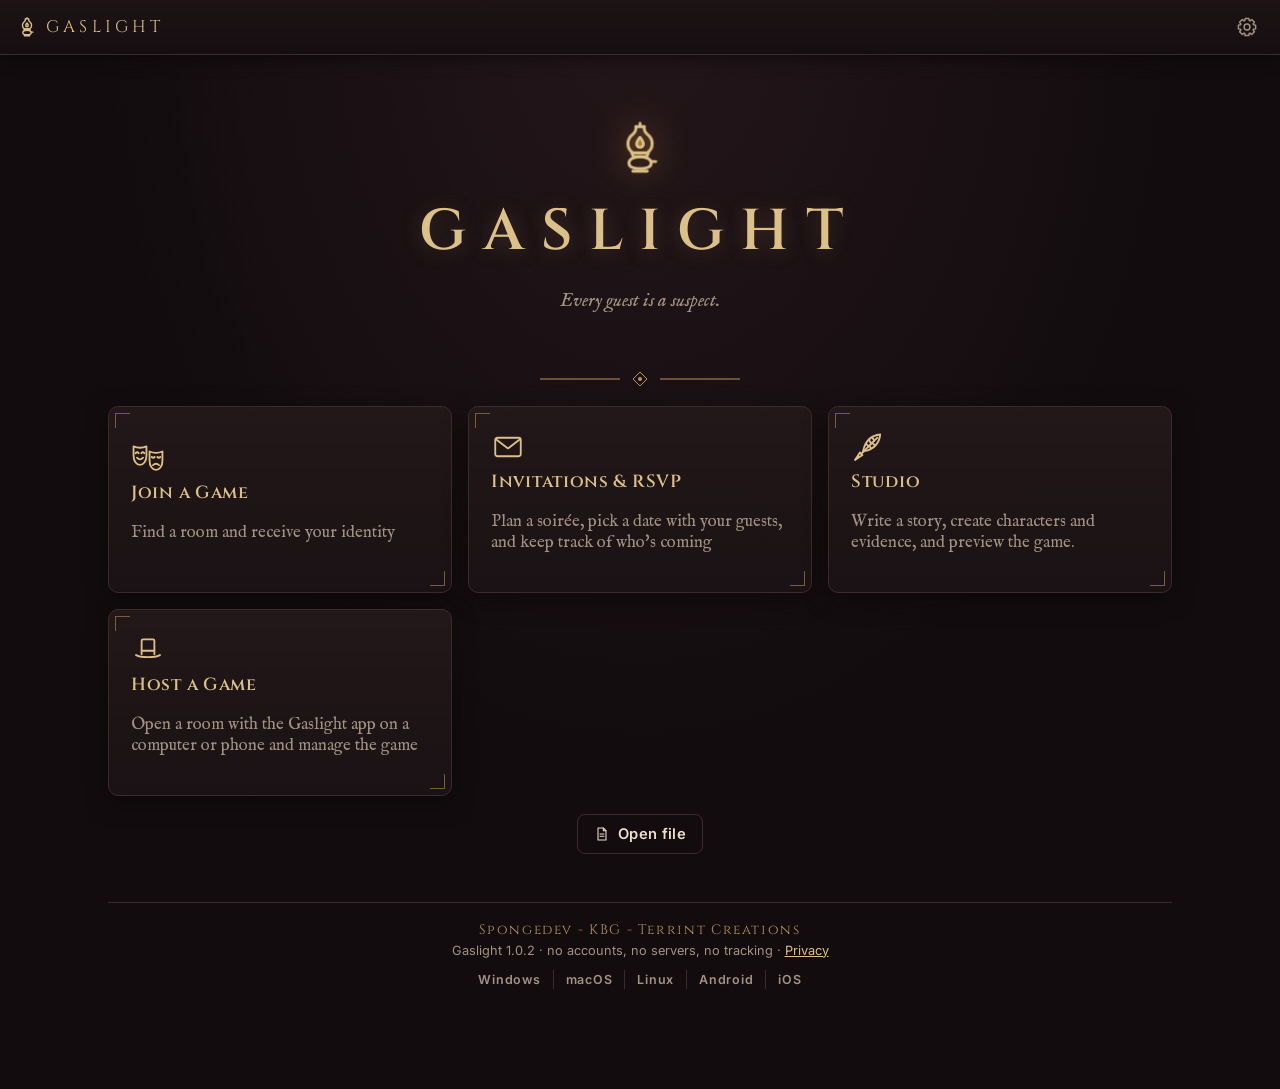
==== commit aa4e0a64: "V1.0.2 more fixes and tweaks" ====
--- a/index.html
+++ b/index.html
@@ -43,16 +43,16 @@
         document.getElementById('app-manifest').href = './manifest-' + k + '.webmanifest';
       } } catch (e) {}
     </script>
-    <script type="module" crossorigin src="./assets/index-CX1wIfDc.js"></script>
+    <script type="module" crossorigin src="./assets/index-GnSjmQ7L.js"></script>
     <link rel="modulepreload" crossorigin href="./assets/rolldown-runtime-XKyaHtl9.js">
     <link rel="modulepreload" crossorigin href="./assets/protocol-CmNyTa8n.js">
     <link rel="modulepreload" crossorigin href="./assets/storage-TseRkly8.js">
-    <link rel="modulepreload" crossorigin href="./assets/Icon-DCeQBcHL.js">
+    <link rel="modulepreload" crossorigin href="./assets/Icon-R6dsf3h1.js">
     <link rel="modulepreload" crossorigin href="./assets/platform-BiNWVlqU.js">
     <link rel="modulepreload" crossorigin href="./assets/dist-CDXC8zqu.js">
-    <link rel="modulepreload" crossorigin href="./assets/QrScanner-BxYHnYz1.js">
+    <link rel="modulepreload" crossorigin href="./assets/QrScanner-DQS34MFJ.js">
     <link rel="modulepreload" crossorigin href="./assets/crypto-c-3-rz_M.js">
-    <link rel="stylesheet" crossorigin href="./assets/index-BUQhmUti.css">
+    <link rel="stylesheet" crossorigin href="./assets/index-CIHZqy5X.css">
   </head>
   <body>
     <div id="root"></div>
--- a/assets/index-CIHZqy5X.css
+++ b/assets/index-CIHZqy5X.css
@@ -0,0 +1 @@
+@font-face{font-family:Special Elite;font-style:normal;font-display:swap;font-weight:400;src:url(./special-elite-latin-ext-400-normal-ChcxYnmu.woff2)format("woff2"),url(./special-elite-latin-ext-400-normal-CaJZjSVf.woff)format("woff");unicode-range:U+100-2BA,U+2BD-2C5,U+2C7-2CC,U+2CE-2D7,U+2DD-2FF,U+304,U+308,U+329,U+1D00-1DBF,U+1E00-1E9F,U+1EF2-1EFF,U+2020,U+20A0-20AB,U+20AD-20C0,U+2113,U+2C60-2C7F,U+A720-A7FF}@font-face{font-family:Special Elite;font-style:normal;font-display:swap;font-weight:400;src:url(./special-elite-latin-400-normal-YjDd9tmf.woff2)format("woff2"),url(./special-elite-latin-400-normal-BtSRmyJ6.woff)format("woff");unicode-range:U+??,U+131,U+152-153,U+2BB-2BC,U+2C6,U+2DA,U+2DC,U+304,U+308,U+329,U+2000-206F,U+20AC,U+2122,U+2191,U+2193,U+2212,U+2215,U+FEFF,U+FFFD}@font-face{font-family:IM Fell English;font-style:normal;font-display:swap;font-weight:400;src:url(./im-fell-english-latin-400-normal-BhowGHCQ.woff2)format("woff2"),url(./im-fell-english-latin-400-normal-CxhBQSzl.woff)format("woff");unicode-range:U+??,U+131,U+152-153,U+2BB-2BC,U+2C6,U+2DA,U+2DC,U+304,U+308,U+329,U+2000-206F,U+20AC,U+2122,U+2191,U+2193,U+2212,U+2215,U+FEFF,U+FFFD}@font-face{font-family:IM Fell English;font-style:italic;font-display:swap;font-weight:400;src:url(./im-fell-english-latin-400-italic-DD_ylKHZ.woff2)format("woff2"),url(./im-fell-english-latin-400-italic-hN89MLGX.woff)format("woff");unicode-range:U+??,U+131,U+152-153,U+2BB-2BC,U+2C6,U+2DA,U+2DC,U+304,U+308,U+329,U+2000-206F,U+20AC,U+2122,U+2191,U+2193,U+2212,U+2215,U+FEFF,U+FFFD}@font-face{font-family:Cinzel;font-style:normal;font-display:swap;font-weight:400;src:url(./cinzel-latin-ext-400-normal-XQK_CSAr.woff2)format("woff2"),url(./cinzel-latin-ext-400-normal-DJ0Lq8y-.woff)format("woff");unicode-range:U+100-2BA,U+2BD-2C5,U+2C7-2CC,U+2CE-2D7,U+2DD-2FF,U+304,U+308,U+329,U+1D00-1DBF,U+1E00-1E9F,U+1EF2-1EFF,U+2020,U+20A0-20AB,U+20AD-20C0,U+2113,U+2C60-2C7F,U+A720-A7FF}@font-face{font-family:Cinzel;font-style:normal;font-display:swap;font-weight:400;src:url(./cinzel-latin-400-normal-DnUIPmzd.woff2)format("woff2"),url(./cinzel-latin-400-normal-C8jUSQqm.woff)format("woff");unicode-range:U+??,U+131,U+152-153,U+2BB-2BC,U+2C6,U+2DA,U+2DC,U+304,U+308,U+329,U+2000-206F,U+20AC,U+2122,U+2191,U+2193,U+2212,U+2215,U+FEFF,U+FFFD}@font-face{font-family:Cinzel;font-style:normal;font-display:swap;font-weight:600;src:url(./cinzel-latin-ext-600-normal-BEFdM_VE.woff2)format("woff2"),url(./cinzel-latin-ext-600-normal-BY9Mq9iK.woff)format("woff");unicode-range:U+100-2BA,U+2BD-2C5,U+2C7-2CC,U+2CE-2D7,U+2DD-2FF,U+304,U+308,U+329,U+1D00-1DBF,U+1E00-1E9F,U+1EF2-1EFF,U+2020,U+20A0-20AB,U+20AD-20C0,U+2113,U+2C60-2C7F,U+A720-A7FF}@font-face{font-family:Cinzel;font-style:normal;font-display:swap;font-weight:600;src:url(./cinzel-latin-600-normal-Dd5YO2UX.woff2)format("woff2"),url(./cinzel-latin-600-normal-CH_LB4su.woff)format("woff");unicode-range:U+??,U+131,U+152-153,U+2BB-2BC,U+2C6,U+2DA,U+2DC,U+304,U+308,U+329,U+2000-206F,U+20AC,U+2122,U+2191,U+2193,U+2212,U+2215,U+FEFF,U+FFFD}@font-face{font-family:Cinzel;font-style:normal;font-display:swap;font-weight:700;src:url(./cinzel-latin-ext-700-normal-C24KFjuG.woff2)format("woff2"),url(./cinzel-latin-ext-700-normal-CORa-yIv.woff)format("woff");unicode-range:U+100-2BA,U+2BD-2C5,U+2C7-2CC,U+2CE-2D7,U+2DD-2FF,U+304,U+308,U+329,U+1D00-1DBF,U+1E00-1E9F,U+1EF2-1EFF,U+2020,U+20A0-20AB,U+20AD-20C0,U+2113,U+2C60-2C7F,U+A720-A7FF}@font-face{font-family:Cinzel;font-style:normal;font-display:swap;font-weight:700;src:url(./cinzel-latin-700-normal-Dkw14w9r.woff2)format("woff2"),url(./cinzel-latin-700-normal-C-gK7hA8.woff)format("woff");unicode-range:U+??,U+131,U+152-153,U+2BB-2BC,U+2C6,U+2DA,U+2DC,U+304,U+308,U+329,U+2000-206F,U+20AC,U+2122,U+2191,U+2193,U+2212,U+2215,U+FEFF,U+FFFD}@font-face{font-family:Playfair Display;font-style:normal;font-display:swap;font-weight:400;src:url(./playfair-display-cyrillic-400-normal-CjW2EstV.woff2)format("woff2"),url(./playfair-display-cyrillic-400-normal-ZiRag6zj.woff)format("woff");unicode-range:U+301,U+400-45F,U+490-491,U+4B0-4B1,U+2116}@font-face{font-family:Playfair Display;font-style:normal;font-display:swap;font-weight:400;src:url(./playfair-display-vietnamese-400-normal-BV2APVTb.woff2)format("woff2"),url(./playfair-display-vietnamese-400-normal-BbvUAu4N.woff)format("woff");unicode-range:U+102-103,U+110-111,U+128-129,U+168-169,U+1A0-1A1,U+1AF-1B0,U+300-301,U+303-304,U+308-309,U+323,U+329,U+1EA0-1EF9,U+20AB}@font-face{font-family:Playfair Display;font-style:normal;font-display:swap;font-weight:400;src:url(./playfair-display-latin-ext-400-normal-BxlSGspa.woff2)format("woff2"),url(./playfair-display-latin-ext-400-normal-qdZwdvNS.woff)format("woff");unicode-range:U+100-2BA,U+2BD-2C5,U+2C7-2CC,U+2CE-2D7,U+2DD-2FF,U+304,U+308,U+329,U+1D00-1DBF,U+1E00-1E9F,U+1EF2-1EFF,U+2020,U+20A0-20AB,U+20AD-20C0,U+2113,U+2C60-2C7F,U+A720-A7FF}@font-face{font-family:Playfair Display;font-style:normal;font-display:swap;font-weight:400;src:url(./playfair-display-latin-400-normal-CFtfchNt.woff2)format("woff2"),url(./playfair-display-latin-400-normal-DHYHbkg3.woff)format("woff");unicode-range:U+??,U+131,U+152-153,U+2BB-2BC,U+2C6,U+2DA,U+2DC,U+304,U+308,U+329,U+2000-206F,U+20AC,U+2122,U+2191,U+2193,U+2212,U+2215,U+FEFF,U+FFFD}@font-face{font-family:Limelight;font-style:normal;font-display:swap;font-weight:400;src:url(./limelight-latin-ext-400-normal-DPzC3ZDG.woff2)format("woff2"),url(./limelight-latin-ext-400-normal-DFpXQSBH.woff)format("woff");unicode-range:U+100-2BA,U+2BD-2C5,U+2C7-2CC,U+2CE-2D7,U+2DD-2FF,U+304,U+308,U+329,U+1D00-1DBF,U+1E00-1E9F,U+1EF2-1EFF,U+2020,U+20A0-20AB,U+20AD-20C0,U+2113,U+2C60-2C7F,U+A720-A7FF}@font-face{font-family:Limelight;font-style:normal;font-display:swap;font-weight:400;src:url(./limelight-latin-400-normal-CvlMCR9p.woff2)format("woff2"),url(./limelight-latin-400-normal-d7qCOV8D.woff)format("woff");unicode-range:U+??,U+131,U+152-153,U+2BB-2BC,U+2C6,U+2DA,U+2DC,U+304,U+308,U+329,U+2000-206F,U+20AC,U+2122,U+2191,U+2193,U+2212,U+2215,U+FEFF,U+FFFD}@font-face{font-family:Inter;font-style:normal;font-display:swap;font-weight:400;src:url(./inter-cyrillic-ext-400-normal-BQZuk6qB.woff2)format("woff2"),url(./inter-cyrillic-ext-400-normal-DQukG94-.woff)format("woff");unicode-range:U+460-52F,U+1C80-1C8A,U+20B4,U+2DE0-2DFF,U+A640-A69F,U+FE2E-FE2F}@font-face{font-family:Inter;font-style:normal;font-display:swap;font-weight:400;src:url(./inter-cyrillic-400-normal-obahsSVq.woff2)format("woff2"),url(./inter-cyrillic-400-normal-HOLc17fK.woff)format("woff");unicode-range:U+301,U+400-45F,U+490-491,U+4B0-4B1,U+2116}@font-face{font-family:Inter;font-style:normal;font-display:swap;font-weight:400;src:url(./inter-greek-ext-400-normal-DGGRlc-M.woff2)format("woff2"),url(./inter-greek-ext-400-normal-KugGGMne.woff)format("woff");unicode-range:U+1F??}@font-face{font-family:Inter;font-style:normal;font-display:swap;font-weight:400;src:url(./inter-greek-400-normal-B4URO6DV.woff2)format("woff2"),url(./inter-greek-400-normal-q2sYcFCs.woff)format("woff");unicode-range:U+370-377,U+37A-37F,U+384-38A,U+38C,U+38E-3A1,U+3A3-3FF}@font-face{font-family:Inter;font-style:normal;font-display:swap;font-weight:400;src:url(./inter-vietnamese-400-normal-DMkecbls.woff2)format("woff2"),url(./inter-vietnamese-400-normal-Bbgyi5SW.woff)format("woff");unicode-range:U+102-103,U+110-111,U+128-129,U+168-169,U+1A0-1A1,U+1AF-1B0,U+300-301,U+303-304,U+308-309,U+323,U+329,U+1EA0-1EF9,U+20AB}@font-face{font-family:Inter;font-style:normal;font-display:swap;font-weight:400;src:url(./inter-latin-ext-400-normal-C1nco2VV.woff2)format("woff2"),url(./inter-latin-ext-400-normal-77YHD8bZ.woff)format("woff");unicode-range:U+100-2BA,U+2BD-2C5,U+2C7-2CC,U+2CE-2D7,U+2DD-2FF,U+304,U+308,U+329,U+1D00-1DBF,U+1E00-1E9F,U+1EF2-1EFF,U+2020,U+20A0-20AB,U+20AD-20C0,U+2113,U+2C60-2C7F,U+A720-A7FF}@font-face{font-family:Inter;font-style:normal;font-display:swap;font-weight:400;src:url(./inter-latin-400-normal-C38fXH4l.woff2)format("woff2"),url(./inter-latin-400-normal-CyCys3Eg.woff)format("woff");unicode-range:U+??,U+131,U+152-153,U+2BB-2BC,U+2C6,U+2DA,U+2DC,U+304,U+308,U+329,U+2000-206F,U+20AC,U+2122,U+2191,U+2193,U+2212,U+2215,U+FEFF,U+FFFD}@font-face{font-family:Inter;font-style:normal;font-display:swap;font-weight:600;src:url(./inter-cyrillic-ext-600-normal-Dfes3d0z.woff2)format("woff2"),url(./inter-cyrillic-ext-600-normal-Bcila6Z-.woff)format("woff");unicode-range:U+460-52F,U+1C80-1C8A,U+20B4,U+2DE0-2DFF,U+A640-A69F,U+FE2E-FE2F}@font-face{font-family:Inter;font-style:normal;font-display:swap;font-weight:600;src:url(./inter-cyrillic-600-normal-CWCymEST.woff2)format("woff2"),url(./inter-cyrillic-600-normal-4D_pXhcN.woff)format("woff");unicode-range:U+301,U+400-45F,U+490-491,U+4B0-4B1,U+2116}@font-face{font-family:Inter;font-style:normal;font-display:swap;font-weight:600;src:url(./inter-greek-ext-600-normal-DRtmH8MT.woff2)format("woff2"),url(./inter-greek-ext-600-normal-B8X0CLgF.woff)format("woff");unicode-range:U+1F??}@font-face{font-family:Inter;font-style:normal;font-display:swap;font-weight:600;src:url(./inter-greek-600-normal-plRanbMR.woff2)format("woff2"),url(./inter-greek-600-normal-BZpKdvQh.woff)format("woff");unicode-range:U+370-377,U+37A-37F,U+384-38A,U+38C,U+38E-3A1,U+3A3-3FF}@font-face{font-family:Inter;font-style:normal;font-display:swap;font-weight:600;src:url(./inter-vietnamese-600-normal-Cc8MFFhd.woff2)format("woff2"),url(./inter-vietnamese-600-normal-BuLX-rYi.woff)format("woff");unicode-range:U+102-103,U+110-111,U+128-129,U+168-169,U+1A0-1A1,U+1AF-1B0,U+300-301,U+303-304,U+308-309,U+323,U+329,U+1EA0-1EF9,U+20AB}@font-face{font-family:Inter;font-style:normal;font-display:swap;font-weight:600;src:url(./inter-latin-ext-600-normal-D2bJ5OIk.woff2)format("woff2"),url(./inter-latin-ext-600-normal-CIVaiw4L.woff)format("woff");unicode-range:U+100-2BA,U+2BD-2C5,U+2C7-2CC,U+2CE-2D7,U+2DD-2FF,U+304,U+308,U+329,U+1D00-1DBF,U+1E00-1E9F,U+1EF2-1EFF,U+2020,U+20A0-20AB,U+20AD-20C0,U+2113,U+2C60-2C7F,U+A720-A7FF}@font-face{font-family:Inter;font-style:normal;font-display:swap;font-weight:600;src:url(./inter-latin-600-normal-LgqL8muc.woff2)format("woff2"),url(./inter-latin-600-normal-CiBQ2DWP.woff)format("woff");unicode-range:U+??,U+131,U+152-153,U+2BB-2BC,U+2C6,U+2DA,U+2DC,U+304,U+308,U+329,U+2000-206F,U+20AC,U+2122,U+2191,U+2193,U+2212,U+2215,U+FEFF,U+FFFD}@font-face{font-family:Inter;font-style:normal;font-display:swap;font-weight:700;src:url(./inter-cyrillic-ext-700-normal-BjwYoWNd.woff2)format("woff2"),url(./inter-cyrillic-ext-700-normal-LO58E6JB.woff)format("woff");unicode-range:U+460-52F,U+1C80-1C8A,U+20B4,U+2DE0-2DFF,U+A640-A69F,U+FE2E-FE2F}@font-face{font-family:Inter;font-style:normal;font-display:swap;font-weight:700;src:url(./inter-cyrillic-700-normal-CjBOestx.woff2)format("woff2"),url(./inter-cyrillic-700-normal-DrXBdSj3.woff)format("woff");unicode-range:U+301,U+400-45F,U+490-491,U+4B0-4B1,U+2116}@font-face{font-family:Inter;font-style:normal;font-display:swap;font-weight:700;src:url(./inter-greek-ext-700-normal-qfdV9bQt.woff2)format("woff2"),url(./inter-greek-ext-700-normal-BoQ6DsYi.woff)format("woff");unicode-range:U+1F??}@font-face{font-family:Inter;font-style:normal;font-display:swap;font-weight:700;src:url(./inter-greek-700-normal-C3JjAnD8.woff2)format("woff2"),url(./inter-greek-700-normal-BUv2fZ6O.woff)format("woff");unicode-range:U+370-377,U+37A-37F,U+384-38A,U+38C,U+38E-3A1,U+3A3-3FF}@font-face{font-family:Inter;font-style:normal;font-display:swap;font-weight:700;src:url(./inter-vietnamese-700-normal-DlLaEgI2.woff2)format("woff2"),url(./inter-vietnamese-700-normal-BZaoP0fm.woff)format("woff");unicode-range:U+102-103,U+110-111,U+128-129,U+168-169,U+1A0-1A1,U+1AF-1B0,U+300-301,U+303-304,U+308-309,U+323,U+329,U+1EA0-1EF9,U+20AB}@font-face{font-family:Inter;font-style:normal;font-display:swap;font-weight:700;src:url(./inter-latin-ext-700-normal-Ca8adRJv.woff2)format("woff2"),url(./inter-latin-ext-700-normal-TidjK2hL.woff)format("woff");unicode-range:U+100-2BA,U+2BD-2C5,U+2C7-2CC,U+2CE-2D7,U+2DD-2FF,U+304,U+308,U+329,U+1D00-1DBF,U+1E00-1E9F,U+1EF2-1EFF,U+2020,U+20A0-20AB,U+20AD-20C0,U+2113,U+2C60-2C7F,U+A720-A7FF}@font-face{font-family:Inter;font-style:normal;font-display:swap;font-weight:700;src:url(./inter-latin-700-normal-Yt3aPRUw.woff2)format("woff2"),url(./inter-latin-700-normal-BLAVimhd.woff)format("woff");unicode-range:U+??,U+131,U+152-153,U+2BB-2BC,U+2C6,U+2DA,U+2DC,U+304,U+308,U+329,U+2000-206F,U+20AC,U+2122,U+2191,U+2193,U+2212,U+2215,U+FEFF,U+FFFD}@font-face{font-family:Courier Prime;font-style:normal;font-display:swap;font-weight:400;src:url(./courier-prime-latin-ext-400-normal-B-EsvyE4.woff2)format("woff2"),url(./courier-prime-latin-ext-400-normal-CKOCNFvK.woff)format("woff");unicode-range:U+100-2BA,U+2BD-2C5,U+2C7-2CC,U+2CE-2D7,U+2DD-2FF,U+304,U+308,U+329,U+1D00-1DBF,U+1E00-1E9F,U+1EF2-1EFF,U+2020,U+20A0-20AB,U+20AD-20C0,U+2113,U+2C60-2C7F,U+A720-A7FF}@font-face{font-family:Courier Prime;font-style:normal;font-display:swap;font-weight:400;src:url(./courier-prime-latin-400-normal-BbyBr73r.woff2)format("woff2"),url(./courier-prime-latin-400-normal-BAlbUm6l.woff)format("woff");unicode-range:U+??,U+131,U+152-153,U+2BB-2BC,U+2C6,U+2DA,U+2DC,U+304,U+308,U+329,U+2000-206F,U+20AC,U+2122,U+2191,U+2193,U+2212,U+2215,U+FEFF,U+FFFD}@font-face{font-family:Courier Prime;font-style:normal;font-display:swap;font-weight:700;src:url(./courier-prime-latin-ext-700-normal-ByMJlNdM.woff2)format("woff2"),url(./courier-prime-latin-ext-700-normal-BIFoAzHx.woff)format("woff");unicode-range:U+100-2BA,U+2BD-2C5,U+2C7-2CC,U+2CE-2D7,U+2DD-2FF,U+304,U+308,U+329,U+1D00-1DBF,U+1E00-1E9F,U+1EF2-1EFF,U+2020,U+20A0-20AB,U+20AD-20C0,U+2113,U+2C60-2C7F,U+A720-A7FF}@font-face{font-family:Courier Prime;font-style:normal;font-display:swap;font-weight:700;src:url(./courier-prime-latin-700-normal-D1YCjmaD.woff2)format("woff2"),url(./courier-prime-latin-700-normal-CVvp4Sof.woff)format("woff");unicode-range:U+??,U+131,U+152-153,U+2BB-2BC,U+2C6,U+2DA,U+2DC,U+304,U+308,U+329,U+2000-206F,U+20AC,U+2122,U+2191,U+2193,U+2212,U+2215,U+FEFF,U+FFFD}@font-face{font-family:EB Garamond;font-style:normal;font-display:swap;font-weight:400;src:url(./eb-garamond-cyrillic-ext-400-normal-o8fRvAFQ.woff2)format("woff2"),url(./eb-garamond-cyrillic-ext-400-normal-DG8lny6_.woff)format("woff");unicode-range:U+460-52F,U+1C80-1C8A,U+20B4,U+2DE0-2DFF,U+A640-A69F,U+FE2E-FE2F}@font-face{font-family:EB Garamond;font-style:normal;font-display:swap;font-weight:400;src:url(./eb-garamond-cyrillic-400-normal-DDLP67lu.woff2)format("woff2"),url(./eb-garamond-cyrillic-400-normal-C0kVTdou.woff)format("woff");unicode-range:U+301,U+400-45F,U+490-491,U+4B0-4B1,U+2116}@font-face{font-family:EB Garamond;font-style:normal;font-display:swap;font-weight:400;src:url(./eb-garamond-greek-ext-400-normal-K8pwR3tn.woff2)format("woff2"),url(./eb-garamond-greek-ext-400-normal-BaZl8BIK.woff)format("woff");unicode-range:U+1F??}@font-face{font-family:EB Garamond;font-style:normal;font-display:swap;font-weight:400;src:url(./eb-garamond-greek-400-normal-CVAbzS9p.woff2)format("woff2"),url(./eb-garamond-greek-400-normal-d4JlP2QH.woff)format("woff");unicode-range:U+370-377,U+37A-37F,U+384-38A,U+38C,U+38E-3A1,U+3A3-3FF}@font-face{font-family:EB Garamond;font-style:normal;font-display:swap;font-weight:400;src:url(./eb-garamond-vietnamese-400-normal-CLvJdMEL.woff2)format("woff2"),url(./eb-garamond-vietnamese-400-normal-ifvNSiWx.woff)format("woff");unicode-range:U+102-103,U+110-111,U+128-129,U+168-169,U+1A0-1A1,U+1AF-1B0,U+300-301,U+303-304,U+308-309,U+323,U+329,U+1EA0-1EF9,U+20AB}@font-face{font-family:EB Garamond;font-style:normal;font-display:swap;font-weight:400;src:url(./eb-garamond-latin-ext-400-normal-o4A__6QZ.woff2)format("woff2"),url(./eb-garamond-latin-ext-400-normal-B4EmgUmt.woff)format("woff");unicode-range:U+100-2BA,U+2BD-2C5,U+2C7-2CC,U+2CE-2D7,U+2DD-2FF,U+304,U+308,U+329,U+1D00-1DBF,U+1E00-1E9F,U+1EF2-1EFF,U+2020,U+20A0-20AB,U+20AD-20C0,U+2113,U+2C60-2C7F,U+A720-A7FF}@font-face{font-family:EB Garamond;font-style:normal;font-display:swap;font-weight:400;src:url(./eb-garamond-latin-400-normal-BCNrxLz_.woff2)format("woff2"),url(./eb-garamond-latin-400-normal-maQnHeKB.woff)format("woff");unicode-range:U+??,U+131,U+152-153,U+2BB-2BC,U+2C6,U+2DA,U+2DC,U+304,U+308,U+329,U+2000-206F,U+20AC,U+2122,U+2191,U+2193,U+2212,U+2215,U+FEFF,U+FFFD}@font-face{font-family:EB Garamond;font-style:italic;font-display:swap;font-weight:400;src:url(./eb-garamond-cyrillic-ext-400-italic-Bz1w3xqM.woff2)format("woff2"),url(./eb-garamond-cyrillic-ext-400-italic-CYS3phfl.woff)format("woff");unicode-range:U+460-52F,U+1C80-1C8A,U+20B4,U+2DE0-2DFF,U+A640-A69F,U+FE2E-FE2F}@font-face{font-family:EB Garamond;font-style:italic;font-display:swap;font-weight:400;src:url(./eb-garamond-cyrillic-400-italic-BGIwiowF.woff2)format("woff2"),url(./eb-garamond-cyrillic-400-italic-BZInx2ys.woff)format("woff");unicode-range:U+301,U+400-45F,U+490-491,U+4B0-4B1,U+2116}@font-face{font-family:EB Garamond;font-style:italic;font-display:swap;font-weight:400;src:url(./eb-garamond-greek-ext-400-italic-CHZOQEtG.woff2)format("woff2"),url(./eb-garamond-greek-ext-400-italic-BL1XYHtS.woff)format("woff");unicode-range:U+1F??}@font-face{font-family:EB Garamond;font-style:italic;font-display:swap;font-weight:400;src:url(./eb-garamond-greek-400-italic-Dqr5KC66.woff2)format("woff2"),url(./eb-garamond-greek-400-italic-BamGE6QP.woff)format("woff");unicode-range:U+370-377,U+37A-37F,U+384-38A,U+38C,U+38E-3A1,U+3A3-3FF}@font-face{font-family:EB Garamond;font-style:italic;font-display:swap;font-weight:400;src:url(./eb-garamond-vietnamese-400-italic-DQ8HKnks.woff2)format("woff2"),url(./eb-garamond-vietnamese-400-italic-ORtyMVfw.woff)format("woff");unicode-range:U+102-103,U+110-111,U+128-129,U+168-169,U+1A0-1A1,U+1AF-1B0,U+300-301,U+303-304,U+308-309,U+323,U+329,U+1EA0-1EF9,U+20AB}@font-face{font-family:EB Garamond;font-style:italic;font-display:swap;font-weight:400;src:url(./eb-garamond-latin-ext-400-italic-V7s3nWfX.woff2)format("woff2"),url(./eb-garamond-latin-ext-400-italic-DUSsnRSD.woff)format("woff");unicode-range:U+100-2BA,U+2BD-2C5,U+2C7-2CC,U+2CE-2D7,U+2DD-2FF,U+304,U+308,U+329,U+1D00-1DBF,U+1E00-1E9F,U+1EF2-1EFF,U+2020,U+20A0-20AB,U+20AD-20C0,U+2113,U+2C60-2C7F,U+A720-A7FF}@font-face{font-family:EB Garamond;font-style:italic;font-display:swap;font-weight:400;src:url(./eb-garamond-latin-400-italic-DSEbMgZu.woff2)format("woff2"),url(./eb-garamond-latin-400-italic-CDFyLPXJ.woff)format("woff");unicode-range:U+??,U+131,U+152-153,U+2BB-2BC,U+2C6,U+2DA,U+2DC,U+304,U+308,U+329,U+2000-206F,U+20AC,U+2122,U+2191,U+2193,U+2212,U+2215,U+FEFF,U+FFFD}@font-face{font-family:EB Garamond;font-style:normal;font-display:swap;font-weight:600;src:url(./eb-garamond-cyrillic-ext-600-normal-cjIjEMm6.woff2)format("woff2"),url(./eb-garamond-cyrillic-ext-600-normal-b6vuEf1e.woff)format("woff");unicode-range:U+460-52F,U+1C80-1C8A,U+20B4,U+2DE0-2DFF,U+A640-A69F,U+FE2E-FE2F}@font-face{font-family:EB Garamond;font-style:normal;font-display:swap;font-weight:600;src:url(./eb-garamond-cyrillic-600-normal-CHfC3jm-.woff2)format("woff2"),url(./eb-garamond-cyrillic-600-normal-koFutDBv.woff)format("woff");unicode-range:U+301,U+400-45F,U+490-491,U+4B0-4B1,U+2116}@font-face{font-family:EB Garamond;font-style:normal;font-display:swap;font-weight:600;src:url(./eb-garamond-greek-ext-600-normal-B6KG6Acg.woff2)format("woff2"),url(./eb-garamond-greek-ext-600-normal-DzPSPp8W.woff)format("woff");unicode-range:U+1F??}@font-face{font-family:EB Garamond;font-style:normal;font-display:swap;font-weight:600;src:url(./eb-garamond-greek-600-normal--vWuDlyL.woff2)format("woff2"),url(./eb-garamond-greek-600-normal-JScKXZBq.woff)format("woff");unicode-range:U+370-377,U+37A-37F,U+384-38A,U+38C,U+38E-3A1,U+3A3-3FF}@font-face{font-family:EB Garamond;font-style:normal;font-display:swap;font-weight:600;src:url(./eb-garamond-vietnamese-600-normal-Dmi8L14S.woff2)format("woff2"),url(./eb-garamond-vietnamese-600-normal-DgZMCD0h.woff)format("woff");unicode-range:U+102-103,U+110-111,U+128-129,U+168-169,U+1A0-1A1,U+1AF-1B0,U+300-301,U+303-304,U+308-309,U+323,U+329,U+1EA0-1EF9,U+20AB}@font-face{font-family:EB Garamond;font-style:normal;font-display:swap;font-weight:600;src:url(./eb-garamond-latin-ext-600-normal-CrweTMKz.woff2)format("woff2"),url(./eb-garamond-latin-ext-600-normal-CoWPx8v4.woff)format("woff");unicode-range:U+100-2BA,U+2BD-2C5,U+2C7-2CC,U+2CE-2D7,U+2DD-2FF,U+304,U+308,U+329,U+1D00-1DBF,U+1E00-1E9F,U+1EF2-1EFF,U+2020,U+20A0-20AB,U+20AD-20C0,U+2113,U+2C60-2C7F,U+A720-A7FF}@font-face{font-family:EB Garamond;font-style:normal;font-display:swap;font-weight:600;src:url(./eb-garamond-latin-600-normal-DHwxsLHv.woff2)format("woff2"),url(./eb-garamond-latin-600-normal-xCe6GkOx.woff)format("woff");unicode-range:U+??,U+131,U+152-153,U+2BB-2BC,U+2C6,U+2DA,U+2DC,U+304,U+308,U+329,U+2000-206F,U+20AC,U+2122,U+2191,U+2193,U+2212,U+2215,U+FEFF,U+FFFD}@font-face{font-family:Cormorant Garamond;font-style:normal;font-display:swap;font-weight:400;src:url(./cormorant-garamond-cyrillic-ext-400-normal-W3Dto7M0.woff2)format("woff2"),url(./cormorant-garamond-cyrillic-ext-400-normal-DLdKLAvx.woff)format("woff");unicode-range:U+460-52F,U+1C80-1C8A,U+20B4,U+2DE0-2DFF,U+A640-A69F,U+FE2E-FE2F}@font-face{font-family:Cormorant Garamond;font-style:normal;font-display:swap;font-weight:400;src:url(./cormorant-garamond-cyrillic-400-normal-DD2KOZkl.woff2)format("woff2"),url(./cormorant-garamond-cyrillic-400-normal-CVFrM67f.woff)format("woff");unicode-range:U+301,U+400-45F,U+490-491,U+4B0-4B1,U+2116}@font-face{font-family:Cormorant Garamond;font-style:normal;font-display:swap;font-weight:400;src:url(./cormorant-garamond-vietnamese-400-normal-6K-YXo6g.woff2)format("woff2"),url(./cormorant-garamond-vietnamese-400-normal-4uxlocMh.woff)format("woff");unicode-range:U+102-103,U+110-111,U+128-129,U+168-169,U+1A0-1A1,U+1AF-1B0,U+300-301,U+303-304,U+308-309,U+323,U+329,U+1EA0-1EF9,U+20AB}@font-face{font-family:Cormorant Garamond;font-style:normal;font-display:swap;font-weight:400;src:url(./cormorant-garamond-latin-ext-400-normal-Drx2k2n9.woff2)format("woff2"),url(./cormorant-garamond-latin-ext-400-normal-uvC0WHQr.woff)format("woff");unicode-range:U+100-2BA,U+2BD-2C5,U+2C7-2CC,U+2CE-2D7,U+2DD-2FF,U+304,U+308,U+329,U+1D00-1DBF,U+1E00-1E9F,U+1EF2-1EFF,U+2020,U+20A0-20AB,U+20AD-20C0,U+2113,U+2C60-2C7F,U+A720-A7FF}@font-face{font-family:Cormorant Garamond;font-style:normal;font-display:swap;font-weight:400;src:url(./cormorant-garamond-latin-400-normal-B-1hWBU7.woff2)format("woff2"),url(./cormorant-garamond-latin-400-normal-B7YtguxJ.woff)format("woff");unicode-range:U+??,U+131,U+152-153,U+2BB-2BC,U+2C6,U+2DA,U+2DC,U+304,U+308,U+329,U+2000-206F,U+20AC,U+2122,U+2191,U+2193,U+2212,U+2215,U+FEFF,U+FFFD}@font-face{font-family:Cormorant Garamond;font-style:italic;font-display:swap;font-weight:400;src:url(./cormorant-garamond-cyrillic-ext-400-italic-BEGvmv_3.woff2)format("woff2"),url(./cormorant-garamond-cyrillic-ext-400-italic-C_Uk1MUY.woff)format("woff");unicode-range:U+460-52F,U+1C80-1C8A,U+20B4,U+2DE0-2DFF,U+A640-A69F,U+FE2E-FE2F}@font-face{font-family:Cormorant Garamond;font-style:italic;font-display:swap;font-weight:400;src:url(./cormorant-garamond-cyrillic-400-italic-D3GtrbRZ.woff2)format("woff2"),url(./cormorant-garamond-cyrillic-400-italic-AH1vqu4S.woff)format("woff");unicode-range:U+301,U+400-45F,U+490-491,U+4B0-4B1,U+2116}@font-face{font-family:Cormorant Garamond;font-style:italic;font-display:swap;font-weight:400;src:url(./cormorant-garamond-vietnamese-400-italic-BoXDRTEW.woff2)format("woff2"),url(./cormorant-garamond-vietnamese-400-italic-CJpMwFnN.woff)format("woff");unicode-range:U+102-103,U+110-111,U+128-129,U+168-169,U+1A0-1A1,U+1AF-1B0,U+300-301,U+303-304,U+308-309,U+323,U+329,U+1EA0-1EF9,U+20AB}@font-face{font-family:Cormorant Garamond;font-style:italic;font-display:swap;font-weight:400;src:url(./cormorant-garamond-latin-ext-400-italic-BdEzgT7i.woff2)format("woff2"),url(./cormorant-garamond-latin-ext-400-italic-CQvLaSWn.woff)format("woff");unicode-range:U+100-2BA,U+2BD-2C5,U+2C7-2CC,U+2CE-2D7,U+2DD-2FF,U+304,U+308,U+329,U+1D00-1DBF,U+1E00-1E9F,U+1EF2-1EFF,U+2020,U+20A0-20AB,U+20AD-20C0,U+2113,U+2C60-2C7F,U+A720-A7FF}@font-face{font-family:Cormorant Garamond;font-style:italic;font-display:swap;font-weight:400;src:url(./cormorant-garamond-latin-400-italic-Dc_OZ8oc.woff2)format("woff2"),url(./cormorant-garamond-latin-400-italic-BLh7T8o8.woff)format("woff");unicode-range:U+??,U+131,U+152-153,U+2BB-2BC,U+2C6,U+2DA,U+2DC,U+304,U+308,U+329,U+2000-206F,U+20AC,U+2122,U+2191,U+2193,U+2212,U+2215,U+FEFF,U+FFFD}@font-face{font-family:Cormorant Garamond;font-style:normal;font-display:swap;font-weight:600;src:url(./cormorant-garamond-cyrillic-ext-600-normal-BMhMHfrj.woff2)format("woff2"),url(./cormorant-garamond-cyrillic-ext-600-normal-CsIYWmWK.woff)format("woff");unicode-range:U+460-52F,U+1C80-1C8A,U+20B4,U+2DE0-2DFF,U+A640-A69F,U+FE2E-FE2F}@font-face{font-family:Cormorant Garamond;font-style:normal;font-display:swap;font-weight:600;src:url(./cormorant-garamond-cyrillic-600-normal-C2atO-64.woff2)format("woff2"),url(./cormorant-garamond-cyrillic-600-normal-FNmA3REe.woff)format("woff");unicode-range:U+301,U+400-45F,U+490-491,U+4B0-4B1,U+2116}@font-face{font-family:Cormorant Garamond;font-style:normal;font-display:swap;font-weight:600;src:url(./cormorant-garamond-vietnamese-600-normal-BoXdMtcr.woff2)format("woff2"),url(./cormorant-garamond-vietnamese-600-normal-C4HEjEaf.woff)format("woff");unicode-range:U+102-103,U+110-111,U+128-129,U+168-169,U+1A0-1A1,U+1AF-1B0,U+300-301,U+303-304,U+308-309,U+323,U+329,U+1EA0-1EF9,U+20AB}@font-face{font-family:Cormorant Garamond;font-style:normal;font-display:swap;font-weight:600;src:url(./cormorant-garamond-latin-ext-600-normal-DaBc-lu7.woff2)format("woff2"),url(./cormorant-garamond-latin-ext-600-normal-Dk3-quAP.woff)format("woff");unicode-range:U+100-2BA,U+2BD-2C5,U+2C7-2CC,U+2CE-2D7,U+2DD-2FF,U+304,U+308,U+329,U+1D00-1DBF,U+1E00-1E9F,U+1EF2-1EFF,U+2020,U+20A0-20AB,U+20AD-20C0,U+2113,U+2C60-2C7F,U+A720-A7FF}@font-face{font-family:Cormorant Garamond;font-style:normal;font-display:swap;font-weight:600;src:url(./cormorant-garamond-latin-600-normal-Co1r35X9.woff2)format("woff2"),url(./cormorant-garamond-latin-600-normal-2CBVLo0M.woff)format("woff");unicode-range:U+??,U+131,U+152-153,U+2BB-2BC,U+2C6,U+2DA,U+2DC,U+304,U+308,U+329,U+2000-206F,U+20AC,U+2122,U+2191,U+2193,U+2212,U+2215,U+FEFF,U+FFFD}@font-face{font-family:UnifrakturMaguntia;font-style:normal;font-display:swap;font-weight:400;src:url(./unifrakturmaguntia-latin-400-normal-ColWi6tl.woff2)format("woff2"),url(./unifrakturmaguntia-latin-400-normal-BmHZTSVP.woff)format("woff");unicode-range:U+??,U+131,U+152-153,U+2BB-2BC,U+2C6,U+2DA,U+2DC,U+304,U+308,U+329,U+2000-206F,U+20AC,U+2122,U+2191,U+2193,U+2212,U+2215,U+FEFF,U+FFFD}@font-face{font-family:Pinyon Script;font-style:normal;font-display:swap;font-weight:400;src:url(./pinyon-script-vietnamese-400-normal-D9IEVGR9.woff2)format("woff2"),url(./pinyon-script-vietnamese-400-normal-DsnOr8jX.woff)format("woff");unicode-range:U+102-103,U+110-111,U+128-129,U+168-169,U+1A0-1A1,U+1AF-1B0,U+300-301,U+303-304,U+308-309,U+323,U+329,U+1EA0-1EF9,U+20AB}@font-face{font-family:Pinyon Script;font-style:normal;font-display:swap;font-weight:400;src:url(./pinyon-script-latin-ext-400-normal-DzUoH_k9.woff2)format("woff2"),url(./pinyon-script-latin-ext-400-normal-Cu_llAZZ.woff)format("woff");unicode-range:U+100-2BA,U+2BD-2C5,U+2C7-2CC,U+2CE-2D7,U+2DD-2FF,U+304,U+308,U+329,U+1D00-1DBF,U+1E00-1E9F,U+1EF2-1EFF,U+2020,U+20A0-20AB,U+20AD-20C0,U+2113,U+2C60-2C7F,U+A720-A7FF}@font-face{font-family:Pinyon Script;font-style:normal;font-display:swap;font-weight:400;src:url(./pinyon-script-latin-400-normal-HCoaxbyT.woff2)format("woff2"),url(./pinyon-script-latin-400-normal-3W0BoeAr.woff)format("woff");unicode-range:U+??,U+131,U+152-153,U+2BB-2BC,U+2C6,U+2DA,U+2DC,U+304,U+308,U+329,U+2000-206F,U+20AC,U+2122,U+2191,U+2193,U+2212,U+2215,U+FEFF,U+FFFD}@font-face{font-family:Caveat;font-style:normal;font-display:swap;font-weight:400;src:url(./caveat-cyrillic-ext-400-normal-3iEGd-c5.woff2)format("woff2"),url(./caveat-cyrillic-ext-400-normal-Cg0RnRQ5.woff)format("woff");unicode-range:U+460-52F,U+1C80-1C8A,U+20B4,U+2DE0-2DFF,U+A640-A69F,U+FE2E-FE2F}@font-face{font-family:Caveat;font-style:normal;font-display:swap;font-weight:400;src:url(./caveat-cyrillic-400-normal-9cDH9rLW.woff2)format("woff2"),url(./caveat-cyrillic-400-normal-CebvvJET.woff)format("woff");unicode-range:U+301,U+400-45F,U+490-491,U+4B0-4B1,U+2116}@font-face{font-family:Caveat;font-style:normal;font-display:swap;font-weight:400;src:url(./caveat-latin-ext-400-normal-D7hBUiug.woff2)format("woff2"),url(./caveat-latin-ext-400-normal-DtiRFvw0.woff)format("woff");unicode-range:U+100-2BA,U+2BD-2C5,U+2C7-2CC,U+2CE-2D7,U+2DD-2FF,U+304,U+308,U+329,U+1D00-1DBF,U+1E00-1E9F,U+1EF2-1EFF,U+2020,U+20A0-20AB,U+20AD-20C0,U+2113,U+2C60-2C7F,U+A720-A7FF}@font-face{font-family:Caveat;font-style:normal;font-display:swap;font-weight:400;src:url(./caveat-latin-400-normal-D6LQsQ_v.woff2)format("woff2"),url(./caveat-latin-400-normal-BzhAQZkN.woff)format("woff");unicode-range:U+??,U+131,U+152-153,U+2BB-2BC,U+2C6,U+2DA,U+2DC,U+304,U+308,U+329,U+2000-206F,U+20AC,U+2122,U+2191,U+2193,U+2212,U+2215,U+FEFF,U+FFFD}@font-face{font-family:Caveat;font-style:normal;font-display:swap;font-weight:600;src:url(./caveat-cyrillic-ext-600-normal-DDEJyoof.woff2)format("woff2"),url(./caveat-cyrillic-ext-600-normal-BLVNc-Ct.woff)format("woff");unicode-range:U+460-52F,U+1C80-1C8A,U+20B4,U+2DE0-2DFF,U+A640-A69F,U+FE2E-FE2F}@font-face{font-family:Caveat;font-style:normal;font-display:swap;font-weight:600;src:url(./caveat-cyrillic-600-normal-Ba_MyzgW.woff2)format("woff2"),url(./caveat-cyrillic-600-normal-CqH0c_uj.woff)format("woff");unicode-range:U+301,U+400-45F,U+490-491,U+4B0-4B1,U+2116}@font-face{font-family:Caveat;font-style:normal;font-display:swap;font-weight:600;src:url(./caveat-latin-ext-600-normal-DDJRD6ps.woff2)format("woff2"),url(./caveat-latin-ext-600-normal-shBvSnoU.woff)format("woff");unicode-range:U+100-2BA,U+2BD-2C5,U+2C7-2CC,U+2CE-2D7,U+2DD-2FF,U+304,U+308,U+329,U+1D00-1DBF,U+1E00-1E9F,U+1EF2-1EFF,U+2020,U+20A0-20AB,U+20AD-20C0,U+2113,U+2C60-2C7F,U+A720-A7FF}@font-face{font-family:Caveat;font-style:normal;font-display:swap;font-weight:600;src:url(./caveat-latin-600-normal-zlTlWIYU.woff2)format("woff2"),url(./caveat-latin-600-normal-DUjB8dgm.woff)format("woff");unicode-range:U+??,U+131,U+152-153,U+2BB-2BC,U+2C6,U+2DA,U+2DC,U+304,U+308,U+329,U+2000-206F,U+20AC,U+2122,U+2191,U+2193,U+2212,U+2215,U+FEFF,U+FFFD}@font-face{font-family:Poiret One;font-style:normal;font-display:swap;font-weight:400;src:url(./poiret-one-cyrillic-400-normal-DSLrjXv3.woff2)format("woff2"),url(./poiret-one-cyrillic-400-normal-CpH-lEit.woff)format("woff");unicode-range:U+301,U+400-45F,U+490-491,U+4B0-4B1,U+2116}@font-face{font-family:Poiret One;font-style:normal;font-display:swap;font-weight:400;src:url(./poiret-one-latin-ext-400-normal-CxHDSaWp.woff2)format("woff2"),url(./poiret-one-latin-ext-400-normal-CvJmH8f6.woff)format("woff");unicode-range:U+100-2BA,U+2BD-2C5,U+2C7-2CC,U+2CE-2D7,U+2DD-2FF,U+304,U+308,U+329,U+1D00-1DBF,U+1E00-1E9F,U+1EF2-1EFF,U+2020,U+20A0-20AB,U+20AD-20C0,U+2113,U+2C60-2C7F,U+A720-A7FF}@font-face{font-family:Poiret One;font-style:normal;font-display:swap;font-weight:400;src:url(./poiret-one-latin-400-normal-DaD3Ke7k.woff2)format("woff2"),url(./poiret-one-latin-400-normal-DeDrWLAw.woff)format("woff");unicode-range:U+??,U+131,U+152-153,U+2BB-2BC,U+2C6,U+2DA,U+2DC,U+304,U+308,U+329,U+2000-206F,U+20AC,U+2122,U+2191,U+2193,U+2212,U+2215,U+FEFF,U+FFFD}@font-face{font-family:Old Standard TT;font-style:normal;font-display:swap;font-weight:400;src:url(./old-standard-tt-cyrillic-ext-400-normal-CFid_Ari.woff2)format("woff2"),url(./old-standard-tt-cyrillic-ext-400-normal-WtC_wZmU.woff)format("woff");unicode-range:U+460-52F,U+1C80-1C8A,U+20B4,U+2DE0-2DFF,U+A640-A69F,U+FE2E-FE2F}@font-face{font-family:Old Standard TT;font-style:normal;font-display:swap;font-weight:400;src:url(./old-standard-tt-cyrillic-400-normal-Dx4QB4EU.woff2)format("woff2"),url(./old-standard-tt-cyrillic-400-normal-B9opELhc.woff)format("woff");unicode-range:U+301,U+400-45F,U+490-491,U+4B0-4B1,U+2116}@font-face{font-family:Old Standard TT;font-style:normal;font-display:swap;font-weight:400;src:url(./old-standard-tt-vietnamese-400-normal-CV652Sht.woff2)format("woff2"),url(./old-standard-tt-vietnamese-400-normal-DHwrUsNN.woff)format("woff");unicode-range:U+102-103,U+110-111,U+128-129,U+168-169,U+1A0-1A1,U+1AF-1B0,U+300-301,U+303-304,U+308-309,U+323,U+329,U+1EA0-1EF9,U+20AB}@font-face{font-family:Old Standard TT;font-style:normal;font-display:swap;font-weight:400;src:url(./old-standard-tt-latin-ext-400-normal-CeUx86po.woff2)format("woff2"),url(./old-standard-tt-latin-ext-400-normal-Dv3vPbwK.woff)format("woff");unicode-range:U+100-2BA,U+2BD-2C5,U+2C7-2CC,U+2CE-2D7,U+2DD-2FF,U+304,U+308,U+329,U+1D00-1DBF,U+1E00-1E9F,U+1EF2-1EFF,U+2020,U+20A0-20AB,U+20AD-20C0,U+2113,U+2C60-2C7F,U+A720-A7FF}@font-face{font-family:Old Standard TT;font-style:normal;font-display:swap;font-weight:400;src:url(./old-standard-tt-latin-400-normal-CksAFory.woff2)format("woff2"),url(./old-standard-tt-latin-400-normal-CEoEX30F.woff)format("woff");unicode-range:U+??,U+131,U+152-153,U+2BB-2BC,U+2C6,U+2DA,U+2DC,U+304,U+308,U+329,U+2000-206F,U+20AC,U+2122,U+2191,U+2193,U+2212,U+2215,U+FEFF,U+FFFD}@font-face{font-family:Old Standard TT;font-style:italic;font-display:swap;font-weight:400;src:url(./old-standard-tt-cyrillic-ext-400-italic-oYvjGjTN.woff2)format("woff2"),url(./old-standard-tt-cyrillic-ext-400-italic-CJoWpzGI.woff)format("woff");unicode-range:U+460-52F,U+1C80-1C8A,U+20B4,U+2DE0-2DFF,U+A640-A69F,U+FE2E-FE2F}@font-face{font-family:Old Standard TT;font-style:italic;font-display:swap;font-weight:400;src:url(./old-standard-tt-cyrillic-400-italic-C55T6EX4.woff2)format("woff2"),url(./old-standard-tt-cyrillic-400-italic-CjUsNPOx.woff)format("woff");unicode-range:U+301,U+400-45F,U+490-491,U+4B0-4B1,U+2116}@font-face{font-family:Old Standard TT;font-style:italic;font-display:swap;font-weight:400;src:url(./old-standard-tt-vietnamese-400-italic-DkgkEoGJ.woff2)format("woff2"),url(./old-standard-tt-vietnamese-400-italic-Dgl-3X6n.woff)format("woff");unicode-range:U+102-103,U+110-111,U+128-129,U+168-169,U+1A0-1A1,U+1AF-1B0,U+300-301,U+303-304,U+308-309,U+323,U+329,U+1EA0-1EF9,U+20AB}@font-face{font-family:Old Standard TT;font-style:italic;font-display:swap;font-weight:400;src:url(./old-standard-tt-latin-ext-400-italic-DY6MM75a.woff2)format("woff2"),url(./old-standard-tt-latin-ext-400-italic-CuIdnYHF.woff)format("woff");unicode-range:U+100-2BA,U+2BD-2C5,U+2C7-2CC,U+2CE-2D7,U+2DD-2FF,U+304,U+308,U+329,U+1D00-1DBF,U+1E00-1E9F,U+1EF2-1EFF,U+2020,U+20A0-20AB,U+20AD-20C0,U+2113,U+2C60-2C7F,U+A720-A7FF}@font-face{font-family:Old Standard TT;font-style:italic;font-display:swap;font-weight:400;src:url(./old-standard-tt-latin-400-italic-CCwC87fu.woff2)format("woff2"),url(./old-standard-tt-latin-400-italic-CQu5L45y.woff)format("woff");unicode-range:U+??,U+131,U+152-153,U+2BB-2BC,U+2C6,U+2DA,U+2DC,U+304,U+308,U+329,U+2000-206F,U+20AC,U+2122,U+2191,U+2193,U+2212,U+2215,U+FEFF,U+FFFD}@font-face{font-family:Old Standard TT;font-style:normal;font-display:swap;font-weight:700;src:url(./old-standard-tt-cyrillic-ext-700-normal-2HzcywYP.woff2)format("woff2"),url(./old-standard-tt-cyrillic-ext-700-normal-BP5G1VL-.woff)format("woff");unicode-range:U+460-52F,U+1C80-1C8A,U+20B4,U+2DE0-2DFF,U+A640-A69F,U+FE2E-FE2F}@font-face{font-family:Old Standard TT;font-style:normal;font-display:swap;font-weight:700;src:url(./old-standard-tt-cyrillic-700-normal-Ruokj-he.woff2)format("woff2"),url(./old-standard-tt-cyrillic-700-normal-BeSD8YYN.woff)format("woff");unicode-range:U+301,U+400-45F,U+490-491,U+4B0-4B1,U+2116}@font-face{font-family:Old Standard TT;font-style:normal;font-display:swap;font-weight:700;src:url(./old-standard-tt-vietnamese-700-normal-CB6t4GFC.woff2)format("woff2"),url(./old-standard-tt-vietnamese-700-normal-B0VFBOiD.woff)format("woff");unicode-range:U+102-103,U+110-111,U+128-129,U+168-169,U+1A0-1A1,U+1AF-1B0,U+300-301,U+303-304,U+308-309,U+323,U+329,U+1EA0-1EF9,U+20AB}@font-face{font-family:Old Standard TT;font-style:normal;font-display:swap;font-weight:700;src:url(./old-standard-tt-latin-ext-700-normal-Bck9AhJw.woff2)format("woff2"),url(./old-standard-tt-latin-ext-700-normal-ojINqLQx.woff)format("woff");unicode-range:U+100-2BA,U+2BD-2C5,U+2C7-2CC,U+2CE-2D7,U+2DD-2FF,U+304,U+308,U+329,U+1D00-1DBF,U+1E00-1E9F,U+1EF2-1EFF,U+2020,U+20A0-20AB,U+20AD-20C0,U+2113,U+2C60-2C7F,U+A720-A7FF}@font-face{font-family:Old Standard TT;font-style:normal;font-display:swap;font-weight:700;src:url(./old-standard-tt-latin-700-normal-DLkH_MDP.woff2)format("woff2"),url(./old-standard-tt-latin-700-normal-Bw7EIiLL.woff)format("woff");unicode-range:U+??,U+131,U+152-153,U+2BB-2BC,U+2C6,U+2DA,U+2DC,U+304,U+308,U+329,U+2000-206F,U+20AC,U+2122,U+2191,U+2193,U+2212,U+2215,U+FEFF,U+FFFD}@font-face{font-family:Creepster;font-style:normal;font-display:swap;font-weight:400;src:url(./creepster-latin-400-normal-DnKpM-ys.woff2)format("woff2"),url(./creepster-latin-400-normal-DFidaany.woff)format("woff");unicode-range:U+??,U+131,U+152-153,U+2BB-2BC,U+2C6,U+2DA,U+2DC,U+304,U+308,U+329,U+2000-206F,U+20AC,U+2122,U+2191,U+2193,U+2212,U+2215,U+FEFF,U+FFFD}@font-face{font-family:Josefin Sans;font-style:normal;font-display:swap;font-weight:400;src:url(./josefin-sans-vietnamese-400-normal-5bZRxDiL.woff2)format("woff2"),url(./josefin-sans-vietnamese-400-normal-7lki-pri.woff)format("woff");unicode-range:U+102-103,U+110-111,U+128-129,U+168-169,U+1A0-1A1,U+1AF-1B0,U+300-301,U+303-304,U+308-309,U+323,U+329,U+1EA0-1EF9,U+20AB}@font-face{font-family:Josefin Sans;font-style:normal;font-display:swap;font-weight:400;src:url(./josefin-sans-latin-ext-400-normal-WydUZGG0.woff2)format("woff2"),url(./josefin-sans-latin-ext-400-normal-GP5qjHwf.woff)format("woff");unicode-range:U+100-2BA,U+2BD-2C5,U+2C7-2CC,U+2CE-2D7,U+2DD-2FF,U+304,U+308,U+329,U+1D00-1DBF,U+1E00-1E9F,U+1EF2-1EFF,U+2020,U+20A0-20AB,U+20AD-20C0,U+2113,U+2C60-2C7F,U+A720-A7FF}@font-face{font-family:Josefin Sans;font-style:normal;font-display:swap;font-weight:400;src:url(./josefin-sans-latin-400-normal-Bw73c5y2.woff2)format("woff2"),url(./josefin-sans-latin-400-normal-OLNf33Pm.woff)format("woff");unicode-range:U+??,U+131,U+152-153,U+2BB-2BC,U+2C6,U+2DA,U+2DC,U+304,U+308,U+329,U+2000-206F,U+20AC,U+2122,U+2191,U+2193,U+2212,U+2215,U+FEFF,U+FFFD}@font-face{font-family:Josefin Sans;font-style:normal;font-display:swap;font-weight:600;src:url(./josefin-sans-vietnamese-600-normal-B3-kA7Zo.woff2)format("woff2"),url(./josefin-sans-vietnamese-600-normal-CD4q0dTQ.woff)format("woff");unicode-range:U+102-103,U+110-111,U+128-129,U+168-169,U+1A0-1A1,U+1AF-1B0,U+300-301,U+303-304,U+308-309,U+323,U+329,U+1EA0-1EF9,U+20AB}@font-face{font-family:Josefin Sans;font-style:normal;font-display:swap;font-weight:600;src:url(./josefin-sans-latin-ext-600-normal-BBwcr3jX.woff2)format("woff2"),url(./josefin-sans-latin-ext-600-normal-UIETFcKM.woff)format("woff");unicode-range:U+100-2BA,U+2BD-2C5,U+2C7-2CC,U+2CE-2D7,U+2DD-2FF,U+304,U+308,U+329,U+1D00-1DBF,U+1E00-1E9F,U+1EF2-1EFF,U+2020,U+20A0-20AB,U+20AD-20C0,U+2113,U+2C60-2C7F,U+A720-A7FF}@font-face{font-family:Josefin Sans;font-style:normal;font-display:swap;font-weight:600;src:url(./josefin-sans-latin-600-normal-DXjG1Gv0.woff2)format("woff2"),url(./josefin-sans-latin-600-normal-CcMFZ0n5.woff)format("woff");unicode-range:U+??,U+131,U+152-153,U+2BB-2BC,U+2C6,U+2DA,U+2DC,U+304,U+308,U+329,U+2000-206F,U+20AC,U+2122,U+2191,U+2193,U+2212,U+2215,U+FEFF,U+FFFD}@font-face{font-family:Space Mono;font-style:normal;font-display:swap;font-weight:400;src:url(./space-mono-vietnamese-400-normal-BNOj0Qhp.woff2)format("woff2"),url(./space-mono-vietnamese-400-normal-B0PMp_xB.woff)format("woff");unicode-range:U+102-103,U+110-111,U+128-129,U+168-169,U+1A0-1A1,U+1AF-1B0,U+300-301,U+303-304,U+308-309,U+323,U+329,U+1EA0-1EF9,U+20AB}@font-face{font-family:Space Mono;font-style:normal;font-display:swap;font-weight:400;src:url(./space-mono-latin-ext-400-normal-DTLbW2xa.woff2)format("woff2"),url(./space-mono-latin-ext-400-normal-D4cJI_B-.woff)format("woff");unicode-range:U+100-2BA,U+2BD-2C5,U+2C7-2CC,U+2CE-2D7,U+2DD-2FF,U+304,U+308,U+329,U+1D00-1DBF,U+1E00-1E9F,U+1EF2-1EFF,U+2020,U+20A0-20AB,U+20AD-20C0,U+2113,U+2C60-2C7F,U+A720-A7FF}@font-face{font-family:Space Mono;font-style:normal;font-display:swap;font-weight:400;src:url(./space-mono-latin-400-normal-Rg4St2Dn.woff2)format("woff2"),url(./space-mono-latin-400-normal-_3DlpgIW.woff)format("woff");unicode-range:U+??,U+131,U+152-153,U+2BB-2BC,U+2C6,U+2DA,U+2DC,U+304,U+308,U+329,U+2000-206F,U+20AC,U+2122,U+2191,U+2193,U+2212,U+2215,U+FEFF,U+FFFD}@font-face{font-family:Space Mono;font-style:normal;font-display:swap;font-weight:700;src:url(./space-mono-vietnamese-700-normal-DWQgDHuA.woff2)format("woff2"),url(./space-mono-vietnamese-700-normal-D-KrLuLr.woff)format("woff");unicode-range:U+102-103,U+110-111,U+128-129,U+168-169,U+1A0-1A1,U+1AF-1B0,U+300-301,U+303-304,U+308-309,U+323,U+329,U+1EA0-1EF9,U+20AB}@font-face{font-family:Space Mono;font-style:normal;font-display:swap;font-weight:700;src:url(./space-mono-latin-ext-700-normal-B2s3bDs2.woff2)format("woff2"),url(./space-mono-latin-ext-700-normal-B_E7P90g.woff)format("woff");unicode-range:U+100-2BA,U+2BD-2C5,U+2C7-2CC,U+2CE-2D7,U+2DD-2FF,U+304,U+308,U+329,U+1D00-1DBF,U+1E00-1E9F,U+1EF2-1EFF,U+2020,U+20A0-20AB,U+20AD-20C0,U+2113,U+2C60-2C7F,U+A720-A7FF}@font-face{font-family:Space Mono;font-style:normal;font-display:swap;font-weight:700;src:url(./space-mono-latin-700-normal-mWgeinG7.woff2)format("woff2"),url(./space-mono-latin-700-normal-D7A851RN.woff)format("woff");unicode-range:U+??,U+131,U+152-153,U+2BB-2BC,U+2C6,U+2DA,U+2DC,U+304,U+308,U+329,U+2000-206F,U+20AC,U+2122,U+2191,U+2193,U+2212,U+2215,U+FEFF,U+FFFD}@font-face{font-family:Lora;font-style:normal;font-display:swap;font-weight:400;src:url(./lora-cyrillic-ext-400-normal-DwaaZvol.woff2)format("woff2"),url(./lora-cyrillic-ext-400-normal-PiPRSBNu.woff)format("woff");unicode-range:U+460-52F,U+1C80-1C8A,U+20B4,U+2DE0-2DFF,U+A640-A69F,U+FE2E-FE2F}@font-face{font-family:Lora;font-style:normal;font-display:swap;font-weight:400;src:url(./lora-cyrillic-400-normal-CbVom6TB.woff2)format("woff2"),url(./lora-cyrillic-400-normal-BedExNGj.woff)format("woff");unicode-range:U+301,U+400-45F,U+490-491,U+4B0-4B1,U+2116}@font-face{font-family:Lora;font-style:normal;font-display:swap;font-weight:400;src:url(./lora-math-400-normal-D2gccGFf.woff2)format("woff2"),url(./lora-math-400-normal-BToItYw_.woff)format("woff");unicode-range:U+302-303,U+305,U+307-308,U+310,U+312,U+315,U+31A,U+326-327,U+32C,U+32F-330,U+332-333,U+338,U+33A,U+346,U+34D,U+391-3A1,U+3A3-3A9,U+3B1-3C9,U+3D1,U+3D5-3D6,U+3F0-3F1,U+3F4-3F5,U+2016-2017,U+2034-2038,U+203C,U+2040,U+2043,U+2047,U+2050,U+2057,U+205F,U+2070-2071,U+2074-208E,U+2090-209C,U+20D0-20DC,U+20E1,U+20E5-20EF,U+2100-2112,U+2114-2115,U+2117-2121,U+2123-214F,U+2190,U+2192,U+2194-21AE,U+21B0-21E5,U+21F1-21F2,U+21F4-2211,U+2213-2214,U+2216-22FF,U+2308-230B,U+2310,U+2319,U+231C-2321,U+2336-237A,U+237C,U+2395,U+239B-23B7,U+23D0,U+23DC-23E1,U+2474-2475,U+25AF,U+25B3,U+25B7,U+25BD,U+25C1,U+25CA,U+25CC,U+25FB,U+266D-266F,U+27C0-27FF,U+2900-2AFF,U+2B0E-2B11,U+2B30-2B4C,U+2BFE,U+3030,U+FF5B,U+FF5D,U+1D400-1D7FF,U+1EE??}@font-face{font-family:Lora;font-style:normal;font-display:swap;font-weight:400;src:url(./lora-symbols-400-normal-DmcY0X7a.woff2)format("woff2"),url(./lora-symbols-400-normal-BK2bqsD8.woff)format("woff");unicode-range:U+1-C,U+E-1F,U+7F-9F,U+20DD-20E0,U+20E2-20E4,U+2150-218F,U+2190,U+2192,U+2194-2199,U+21AF,U+21E6-21F0,U+21F3,U+2218-2219,U+2299,U+22C4-22C6,U+2300-243F,U+2440-244A,U+2460-24FF,U+25A0-27BF,U+28??,U+2921-2922,U+2981,U+29BF,U+29EB,U+2B??,U+4DC0-4DFF,U+FFF9-FFFB,U+10140-1018E,U+10190-1019C,U+101A0,U+101D0-101FD,U+102E0-102FB,U+10E60-10E7E,U+1D2C0-1D2D3,U+1D2E0-1D37F,U+1F0??,U+1F100-1F1AD,U+1F1E6-1F1FF,U+1F30D-1F30F,U+1F315,U+1F31C,U+1F31E,U+1F320-1F32C,U+1F336,U+1F378,U+1F37D,U+1F382,U+1F393-1F39F,U+1F3A7-1F3A8,U+1F3AC-1F3AF,U+1F3C2,U+1F3C4-1F3C6,U+1F3CA-1F3CE,U+1F3D4-1F3E0,U+1F3ED,U+1F3F1-1F3F3,U+1F3F5-1F3F7,U+1F408,U+1F415,U+1F41F,U+1F426,U+1F43F,U+1F441-1F442,U+1F444,U+1F446-1F449,U+1F44C-1F44E,U+1F453,U+1F46A,U+1F47D,U+1F4A3,U+1F4B0,U+1F4B3,U+1F4B9,U+1F4BB,U+1F4BF,U+1F4C8-1F4CB,U+1F4D6,U+1F4DA,U+1F4DF,U+1F4E3-1F4E6,U+1F4EA-1F4ED,U+1F4F7,U+1F4F9-1F4FB,U+1F4FD-1F4FE,U+1F503,U+1F507-1F50B,U+1F50D,U+1F512-1F513,U+1F53E-1F54A,U+1F54F-1F5FA,U+1F610,U+1F650-1F67F,U+1F687,U+1F68D,U+1F691,U+1F694,U+1F698,U+1F6AD,U+1F6B2,U+1F6B9-1F6BA,U+1F6BC,U+1F6C6-1F6CF,U+1F6D3-1F6D7,U+1F6E0-1F6EA,U+1F6F0-1F6F3,U+1F6F7-1F6FC,U+1F7??,U+1F800-1F80B,U+1F810-1F847,U+1F850-1F859,U+1F860-1F887,U+1F890-1F8AD,U+1F8B0-1F8BB,U+1F8C0-1F8C1,U+1F900-1F90B,U+1F93B,U+1F946,U+1F984,U+1F996,U+1F9E9,U+1FA00-1FA6F,U+1FA70-1FA7C,U+1FA80-1FA89,U+1FA8F-1FAC6,U+1FACE-1FADC,U+1FADF-1FAE9,U+1FAF0-1FAF8,U+1FB??}@font-face{font-family:Lora;font-style:normal;font-display:swap;font-weight:400;src:url(./lora-vietnamese-400-normal-BxA6xcFr.woff2)format("woff2"),url(./lora-vietnamese-400-normal-DlgyXXxo.woff)format("woff");unicode-range:U+102-103,U+110-111,U+128-129,U+168-169,U+1A0-1A1,U+1AF-1B0,U+300-301,U+303-304,U+308-309,U+323,U+329,U+1EA0-1EF9,U+20AB}@font-face{font-family:Lora;font-style:normal;font-display:swap;font-weight:400;src:url(./lora-latin-ext-400-normal-CyviI4c-.woff2)format("woff2"),url(./lora-latin-ext-400-normal-B9GmMl5M.woff)format("woff");unicode-range:U+100-2BA,U+2BD-2C5,U+2C7-2CC,U+2CE-2D7,U+2DD-2FF,U+304,U+308,U+329,U+1D00-1DBF,U+1E00-1E9F,U+1EF2-1EFF,U+2020,U+20A0-20AB,U+20AD-20C0,U+2113,U+2C60-2C7F,U+A720-A7FF}@font-face{font-family:Lora;font-style:normal;font-display:swap;font-weight:400;src:url(./lora-latin-400-normal-DnxXpLNu.woff2)format("woff2"),url(./lora-latin-400-normal-DBJS-Hc6.woff)format("woff");unicode-range:U+??,U+131,U+152-153,U+2BB-2BC,U+2C6,U+2DA,U+2DC,U+304,U+308,U+329,U+2000-206F,U+20AC,U+2122,U+2191,U+2193,U+2212,U+2215,U+FEFF,U+FFFD}@font-face{font-family:Cinzel Decorative;font-style:normal;font-display:swap;font-weight:400;src:url(./cinzel-decorative-latin-ext-400-normal-bHvtSFkP.woff2)format("woff2"),url(./cinzel-decorative-latin-ext-400-normal-DFyBg16u.woff)format("woff");unicode-range:U+100-2BA,U+2BD-2C5,U+2C7-2CC,U+2CE-2D7,U+2DD-2FF,U+304,U+308,U+329,U+1D00-1DBF,U+1E00-1E9F,U+1EF2-1EFF,U+2020,U+20A0-20AB,U+20AD-20C0,U+2113,U+2C60-2C7F,U+A720-A7FF}@font-face{font-family:Cinzel Decorative;font-style:normal;font-display:swap;font-weight:400;src:url(./cinzel-decorative-latin-400-normal-C3uAaiWr.woff2)format("woff2"),url(./cinzel-decorative-latin-400-normal-Bspm-4mP.woff)format("woff");unicode-range:U+??,U+131,U+152-153,U+2BB-2BC,U+2C6,U+2DA,U+2DC,U+304,U+308,U+329,U+2000-206F,U+20AC,U+2122,U+2191,U+2193,U+2212,U+2215,U+FEFF,U+FFFD}@font-face{font-family:Great Vibes;font-style:normal;font-display:swap;font-weight:400;src:url(./great-vibes-cyrillic-ext-400-normal-CKQhgFwn.woff2)format("woff2"),url([data-uri])format("woff");unicode-range:U+460-52F,U+1C80-1C8A,U+20B4,U+2DE0-2DFF,U+A640-A69F,U+FE2E-FE2F}@font-face{font-family:Great Vibes;font-style:normal;font-display:swap;font-weight:400;src:url(./great-vibes-cyrillic-400-normal-C-wcqNJs.woff2)format("woff2"),url(./great-vibes-cyrillic-400-normal-DtFXCWjq.woff)format("woff");unicode-range:U+301,U+400-45F,U+490-491,U+4B0-4B1,U+2116}@font-face{font-family:Great Vibes;font-style:normal;font-display:swap;font-weight:400;src:url([data-uri])format("woff2"),url([data-uri])format("woff");unicode-range:U+1F??}@font-face{font-family:Great Vibes;font-style:normal;font-display:swap;font-weight:400;src:url(./great-vibes-vietnamese-400-normal-a2O3jU53.woff2)format("woff2"),url(./great-vibes-vietnamese-400-normal-Cxbm9Uac.woff)format("woff");unicode-range:U+102-103,U+110-111,U+128-129,U+168-169,U+1A0-1A1,U+1AF-1B0,U+300-301,U+303-304,U+308-309,U+323,U+329,U+1EA0-1EF9,U+20AB}@font-face{font-family:Great Vibes;font-style:normal;font-display:swap;font-weight:400;src:url(./great-vibes-latin-ext-400-normal-CsjMq8GN.woff2)format("woff2"),url(./great-vibes-latin-ext-400-normal-wh4xxCIu.woff)format("woff");unicode-range:U+100-2BA,U+2BD-2C5,U+2C7-2CC,U+2CE-2D7,U+2DD-2FF,U+304,U+308,U+329,U+1D00-1DBF,U+1E00-1E9F,U+1EF2-1EFF,U+2020,U+20A0-20AB,U+20AD-20C0,U+2113,U+2C60-2C7F,U+A720-A7FF}@font-face{font-family:Great Vibes;font-style:normal;font-display:swap;font-weight:400;src:url(./great-vibes-latin-400-normal-q5-78SH_.woff2)format("woff2"),url(./great-vibes-latin-400-normal-BAZ173uY.woff)format("woff");unicode-range:U+??,U+131,U+152-153,U+2BB-2BC,U+2C6,U+2DA,U+2DC,U+304,U+308,U+329,U+2000-206F,U+20AC,U+2122,U+2191,U+2193,U+2212,U+2215,U+FEFF,U+FFFD}@font-face{font-family:Uncial Antiqua;font-style:normal;font-display:swap;font-weight:400;src:url(./uncial-antiqua-latin-ext-400-normal-x8F_Eg6T.woff2)format("woff2"),url(./uncial-antiqua-latin-ext-400-normal-o5sM_o2v.woff)format("woff");unicode-range:U+100-2BA,U+2BD-2C5,U+2C7-2CC,U+2CE-2D7,U+2DD-2FF,U+304,U+308,U+329,U+1D00-1DBF,U+1E00-1E9F,U+1EF2-1EFF,U+2020,U+20A0-20AB,U+20AD-20C0,U+2113,U+2C60-2C7F,U+A720-A7FF}@font-face{font-family:Uncial Antiqua;font-style:normal;font-display:swap;font-weight:400;src:url(./uncial-antiqua-latin-400-normal-DPalS0aZ.woff2)format("woff2"),url(./uncial-antiqua-latin-400-normal-WePRk9CT.woff)format("woff");unicode-range:U+??,U+131,U+152-153,U+2BB-2BC,U+2C6,U+2DA,U+2DC,U+304,U+308,U+329,U+2000-206F,U+20AC,U+2122,U+2191,U+2193,U+2212,U+2215,U+FEFF,U+FFFD}@font-face{font-family:Pirata One;font-style:normal;font-display:swap;font-weight:400;src:url(./pirata-one-latin-ext-400-normal-CI_wL8s0.woff2)format("woff2"),url(./pirata-one-latin-ext-400-normal-DS3wEyC3.woff)format("woff");unicode-range:U+100-2BA,U+2BD-2C5,U+2C7-2CC,U+2CE-2D7,U+2DD-2FF,U+304,U+308,U+329,U+1D00-1DBF,U+1E00-1E9F,U+1EF2-1EFF,U+2020,U+20A0-20AB,U+20AD-20C0,U+2113,U+2C60-2C7F,U+A720-A7FF}@font-face{font-family:Pirata One;font-style:normal;font-display:swap;font-weight:400;src:url(./pirata-one-latin-400-normal-C8jLWNfm.woff2)format("woff2"),url(./pirata-one-latin-400-normal-CiJE7gJH.woff)format("woff");unicode-range:U+??,U+131,U+152-153,U+2BB-2BC,U+2C6,U+2DA,U+2DC,U+304,U+308,U+329,U+2000-206F,U+20AC,U+2122,U+2191,U+2193,U+2212,U+2215,U+FEFF,U+FFFD}@font-face{font-family:Rye;font-style:normal;font-display:swap;font-weight:400;src:url(./rye-latin-ext-400-normal-DyMtpZmi.woff2)format("woff2"),url(./rye-latin-ext-400-normal-JdoikPsj.woff)format("woff");unicode-range:U+100-2BA,U+2BD-2C5,U+2C7-2CC,U+2CE-2D7,U+2DD-2FF,U+304,U+308,U+329,U+1D00-1DBF,U+1E00-1E9F,U+1EF2-1EFF,U+2020,U+20A0-20AB,U+20AD-20C0,U+2113,U+2C60-2C7F,U+A720-A7FF}@font-face{font-family:Rye;font-style:normal;font-display:swap;font-weight:400;src:url(./rye-latin-400-normal-CnIDrDaJ.woff2)format("woff2"),url(./rye-latin-400-normal-CPBiwIfN.woff)format("woff");unicode-range:U+??,U+131,U+152-153,U+2BB-2BC,U+2C6,U+2DA,U+2DC,U+304,U+308,U+329,U+2000-206F,U+20AC,U+2122,U+2191,U+2193,U+2212,U+2215,U+FEFF,U+FFFD}@font-face{font-family:Oswald;font-style:normal;font-display:swap;font-weight:400;src:url(./oswald-cyrillic-ext-400-normal-DaQSmjrl.woff2)format("woff2"),url(./oswald-cyrillic-ext-400-normal-BkkDEomt.woff)format("woff");unicode-range:U+460-52F,U+1C80-1C8A,U+20B4,U+2DE0-2DFF,U+A640-A69F,U+FE2E-FE2F}@font-face{font-family:Oswald;font-style:normal;font-display:swap;font-weight:400;src:url(./oswald-cyrillic-400-normal-Dakd8U79.woff2)format("woff2"),url(./oswald-cyrillic-400-normal-BUD0W5Zj.woff)format("woff");unicode-range:U+301,U+400-45F,U+490-491,U+4B0-4B1,U+2116}@font-face{font-family:Oswald;font-style:normal;font-display:swap;font-weight:400;src:url([data-uri])format("woff2"),url(./oswald-vietnamese-400-normal-BupuUjkp.woff)format("woff");unicode-range:U+102-103,U+110-111,U+128-129,U+168-169,U+1A0-1A1,U+1AF-1B0,U+300-301,U+303-304,U+308-309,U+323,U+329,U+1EA0-1EF9,U+20AB}@font-face{font-family:Oswald;font-style:normal;font-display:swap;font-weight:400;src:url(./oswald-latin-ext-400-normal-DbVOzfr-.woff2)format("woff2"),url(./oswald-latin-ext-400-normal-KcyBFdGH.woff)format("woff");unicode-range:U+100-2BA,U+2BD-2C5,U+2C7-2CC,U+2CE-2D7,U+2DD-2FF,U+304,U+308,U+329,U+1D00-1DBF,U+1E00-1E9F,U+1EF2-1EFF,U+2020,U+20A0-20AB,U+20AD-20C0,U+2113,U+2C60-2C7F,U+A720-A7FF}@font-face{font-family:Oswald;font-style:normal;font-display:swap;font-weight:400;src:url(./oswald-latin-400-normal-BAFo8sP8.woff2)format("woff2"),url(./oswald-latin-400-normal-D1wpMXgf.woff)format("woff");unicode-range:U+??,U+131,U+152-153,U+2BB-2BC,U+2C6,U+2DA,U+2DC,U+304,U+308,U+329,U+2000-206F,U+20AC,U+2122,U+2191,U+2193,U+2212,U+2215,U+FEFF,U+FFFD}@font-face{font-family:Bangers;font-style:normal;font-display:swap;font-weight:400;src:url(./bangers-vietnamese-400-normal-BbvBhFjQ.woff2)format("woff2"),url(./bangers-vietnamese-400-normal-Ll9rymNv.woff)format("woff");unicode-range:U+102-103,U+110-111,U+128-129,U+168-169,U+1A0-1A1,U+1AF-1B0,U+300-301,U+303-304,U+308-309,U+323,U+329,U+1EA0-1EF9,U+20AB}@font-face{font-family:Bangers;font-style:normal;font-display:swap;font-weight:400;src:url(./bangers-latin-ext-400-normal-7BLmjjiv.woff2)format("woff2"),url(./bangers-latin-ext-400-normal-CzVt_Cgx.woff)format("woff");unicode-range:U+100-2BA,U+2BD-2C5,U+2C7-2CC,U+2CE-2D7,U+2DD-2FF,U+304,U+308,U+329,U+1D00-1DBF,U+1E00-1E9F,U+1EF2-1EFF,U+2020,U+20A0-20AB,U+20AD-20C0,U+2113,U+2C60-2C7F,U+A720-A7FF}@font-face{font-family:Bangers;font-style:normal;font-display:swap;font-weight:400;src:url(./bangers-latin-400-normal-DeHY8Ncq.woff2)format("woff2"),url(./bangers-latin-400-normal-BAEm-Pv0.woff)format("woff");unicode-range:U+??,U+131,U+152-153,U+2BB-2BC,U+2C6,U+2DA,U+2DC,U+304,U+308,U+329,U+2000-206F,U+20AC,U+2122,U+2191,U+2193,U+2212,U+2215,U+FEFF,U+FFFD}@font-face{font-family:Nosifer;font-style:normal;font-display:swap;font-weight:400;src:url(./nosifer-latin-ext-400-normal-BYxd_lOP.woff2)format("woff2"),url(./nosifer-latin-ext-400-normal-BIsQG7vn.woff)format("woff");unicode-range:U+100-2BA,U+2BD-2C5,U+2C7-2CC,U+2CE-2D7,U+2DD-2FF,U+304,U+308,U+329,U+1D00-1DBF,U+1E00-1E9F,U+1EF2-1EFF,U+2020,U+20A0-20AB,U+20AD-20C0,U+2113,U+2C60-2C7F,U+A720-A7FF}@font-face{font-family:Nosifer;font-style:normal;font-display:swap;font-weight:400;src:url(./nosifer-latin-400-normal-DC0JbRme.woff2)format("woff2"),url(./nosifer-latin-400-normal-DIu8cmES.woff)format("woff");unicode-range:U+??,U+131,U+152-153,U+2BB-2BC,U+2C6,U+2DA,U+2DC,U+304,U+308,U+329,U+2000-206F,U+20AC,U+2122,U+2191,U+2193,U+2212,U+2215,U+FEFF,U+FFFD}@font-face{font-family:Orbitron;font-style:normal;font-display:swap;font-weight:400;src:url(./orbitron-latin-400-normal-U6xZUhur.woff2)format("woff2"),url(./orbitron-latin-400-normal-DBk4Dmer.woff)format("woff");unicode-range:U+??,U+131,U+152-153,U+2BB-2BC,U+2C6,U+2DA,U+2DC,U+304,U+308,U+329,U+2000-206F,U+20AC,U+2122,U+2191,U+2193,U+2212,U+2215,U+FEFF,U+FFFD}@font-face{font-family:Audiowide;font-style:normal;font-display:swap;font-weight:400;src:url(./audiowide-latin-ext-400-normal-DBgo3hnO.woff2)format("woff2"),url(./audiowide-latin-ext-400-normal-BAMgNcg_.woff)format("woff");unicode-range:U+100-2BA,U+2BD-2C5,U+2C7-2CC,U+2CE-2D7,U+2DD-2FF,U+304,U+308,U+329,U+1D00-1DBF,U+1E00-1E9F,U+1EF2-1EFF,U+2020,U+20A0-20AB,U+20AD-20C0,U+2113,U+2C60-2C7F,U+A720-A7FF}@font-face{font-family:Audiowide;font-style:normal;font-display:swap;font-weight:400;src:url(./audiowide-latin-400-normal-6GFCX7ni.woff2)format("woff2"),url(./audiowide-latin-400-normal-D6mHIfnv.woff)format("woff");unicode-range:U+??,U+131,U+152-153,U+2BB-2BC,U+2C6,U+2DA,U+2DC,U+304,U+308,U+329,U+2000-206F,U+20AC,U+2122,U+2191,U+2193,U+2212,U+2215,U+FEFF,U+FFFD}@font-face{font-family:"Press Start 2P";font-style:normal;font-display:swap;font-weight:400;src:url(./press-start-2p-cyrillic-ext-400-normal-CIYZrvmP.woff2)format("woff2"),url([data-uri])format("woff");unicode-range:U+460-52F,U+1C80-1C8A,U+20B4,U+2DE0-2DFF,U+A640-A69F,U+FE2E-FE2F}@font-face{font-family:"Press Start 2P";font-style:normal;font-display:swap;font-weight:400;src:url(./press-start-2p-cyrillic-400-normal-DBn7fddJ.woff2)format("woff2"),url([data-uri])format("woff");unicode-range:U+301,U+400-45F,U+490-491,U+4B0-4B1,U+2116}@font-face{font-family:"Press Start 2P";font-style:normal;font-display:swap;font-weight:400;src:url(./press-start-2p-greek-400-normal-DQfalijU.woff2)format("woff2"),url([data-uri])format("woff");unicode-range:U+370-377,U+37A-37F,U+384-38A,U+38C,U+38E-3A1,U+3A3-3FF}@font-face{font-family:"Press Start 2P";font-style:normal;font-display:swap;font-weight:400;src:url(./press-start-2p-latin-ext-400-normal-DpfYvR5A.woff2)format("woff2"),url(./press-start-2p-latin-ext-400-normal-DBgyq7ky.woff)format("woff");unicode-range:U+100-2BA,U+2BD-2C5,U+2C7-2CC,U+2CE-2D7,U+2DD-2FF,U+304,U+308,U+329,U+1D00-1DBF,U+1E00-1E9F,U+1EF2-1EFF,U+2020,U+20A0-20AB,U+20AD-20C0,U+2113,U+2C60-2C7F,U+A720-A7FF}@font-face{font-family:"Press Start 2P";font-style:normal;font-display:swap;font-weight:400;src:url(./press-start-2p-latin-400-normal-_wFEWmAB.woff2)format("woff2"),url(./press-start-2p-latin-400-normal-KLytu4cr.woff)format("woff");unicode-range:U+??,U+131,U+152-153,U+2BB-2BC,U+2C6,U+2DA,U+2DC,U+304,U+308,U+329,U+2000-206F,U+20AC,U+2122,U+2191,U+2193,U+2212,U+2215,U+FEFF,U+FFFD}.leaflet-pane,.leaflet-tile,.leaflet-marker-icon,.leaflet-marker-shadow,.leaflet-tile-container,.leaflet-pane>svg,.leaflet-pane>canvas,.leaflet-zoom-box,.leaflet-image-layer,.leaflet-layer{position:absolute;top:0;left:0}.leaflet-container{overflow:hidden}.leaflet-tile,.leaflet-marker-icon,.leaflet-marker-shadow{-webkit-user-select:none;user-select:none;-webkit-user-drag:none}.leaflet-tile::selection{background:0 0}.leaflet-safari .leaflet-tile{image-rendering:-webkit-optimize-contrast}.leaflet-safari .leaflet-tile-container{-webkit-transform-origin:0 0;width:1600px;height:1600px}.leaflet-marker-icon,.leaflet-marker-shadow{display:block}.leaflet-container .leaflet-overlay-pane svg{max-width:none!important;max-height:none!important}.leaflet-container .leaflet-marker-pane img,.leaflet-container .leaflet-shadow-pane img,.leaflet-container .leaflet-tile-pane img,.leaflet-container img.leaflet-image-layer,.leaflet-container .leaflet-tile{width:auto;padding:0;max-width:none!important;max-height:none!important}.leaflet-container img.leaflet-tile{mix-blend-mode:plus-lighter}.leaflet-container.leaflet-touch-zoom{-ms-touch-action:pan-x pan-y;touch-action:pan-x pan-y}.leaflet-container.leaflet-touch-drag{-ms-touch-action:pinch-zoom;touch-action:none;touch-action:pinch-zoom}.leaflet-container.leaflet-touch-drag.leaflet-touch-zoom{-ms-touch-action:none;touch-action:none}.leaflet-container{-webkit-tap-highlight-color:transparent}.leaflet-container a{-webkit-tap-highlight-color:#33b5e566}.leaflet-tile{filter:inherit;visibility:hidden}.leaflet-tile-loaded{visibility:inherit}.leaflet-zoom-box{box-sizing:border-box;z-index:800;width:0;height:0}.leaflet-overlay-pane svg{-moz-user-select:none}.leaflet-pane{z-index:400}.leaflet-tile-pane{z-index:200}.leaflet-overlay-pane{z-index:400}.leaflet-shadow-pane{z-index:500}.leaflet-marker-pane{z-index:600}.leaflet-tooltip-pane{z-index:650}.leaflet-popup-pane{z-index:700}.leaflet-map-pane canvas{z-index:100}.leaflet-map-pane svg{z-index:200}.leaflet-vml-shape{width:1px;height:1px}.lvml{behavior:url(#default#VML);display:inline-block;position:absolute}.leaflet-control{z-index:800;pointer-events:visiblePainted;pointer-events:auto;position:relative}.leaflet-top,.leaflet-bottom{z-index:1000;pointer-events:none;position:absolute}.leaflet-top{top:0}.leaflet-right{right:0}.leaflet-bottom{bottom:0}.leaflet-left{left:0}.leaflet-control{float:left;clear:both}.leaflet-right .leaflet-control{float:right}.leaflet-top .leaflet-control{margin-top:10px}.leaflet-bottom .leaflet-control{margin-bottom:10px}.leaflet-left .leaflet-control{margin-left:10px}.leaflet-right .leaflet-control{margin-right:10px}.leaflet-fade-anim .leaflet-popup{opacity:0;transition:opacity .2s linear}.leaflet-fade-anim .leaflet-map-pane .leaflet-popup{opacity:1}.leaflet-zoom-animated{transform-origin:0 0}svg.leaflet-zoom-animated{will-change:transform}.leaflet-zoom-anim .leaflet-zoom-animated{-webkit-transition:-webkit-transform .25s cubic-bezier(0,0,.25,1);-moz-transition:-moz-transform .25s cubic-bezier(0,0,.25,1);transition:transform .25s cubic-bezier(0,0,.25,1)}.leaflet-zoom-anim .leaflet-tile,.leaflet-pan-anim .leaflet-tile{transition:none}.leaflet-zoom-anim .leaflet-zoom-hide{visibility:hidden}.leaflet-interactive{cursor:pointer}.leaflet-grab{cursor:-webkit-grab;cursor:-moz-grab;cursor:grab}.leaflet-crosshair,.leaflet-crosshair .leaflet-interactive{cursor:crosshair}.leaflet-popup-pane,.leaflet-control{cursor:auto}.leaflet-dragging .leaflet-grab,.leaflet-dragging .leaflet-grab .leaflet-interactive,.leaflet-dragging .leaflet-marker-draggable{cursor:move;cursor:-webkit-grabbing;cursor:-moz-grabbing;cursor:grabbing}.leaflet-marker-icon,.leaflet-marker-shadow,.leaflet-image-layer,.leaflet-pane>svg path,.leaflet-tile-container{pointer-events:none}.leaflet-marker-icon.leaflet-interactive,.leaflet-image-layer.leaflet-interactive,.leaflet-pane>svg path.leaflet-interactive,svg.leaflet-image-layer.leaflet-interactive path{pointer-events:visiblePainted;pointer-events:auto}.leaflet-container{outline-offset:1px;background:#ddd}.leaflet-container a{color:#0078a8}.leaflet-zoom-box{background:#ffffff80;border:2px dotted #38f}.leaflet-container{font-family:Helvetica Neue,Arial,Helvetica,sans-serif;font-size:.75rem;line-height:1.5}.leaflet-bar{border-radius:4px;box-shadow:0 1px 5px #000000a6}.leaflet-bar a{text-align:center;color:#000;background-color:#fff;border-bottom:1px solid #ccc;width:26px;height:26px;line-height:26px;text-decoration:none;display:block}.leaflet-bar a,.leaflet-control-layers-toggle{background-position:50%;background-repeat:no-repeat;display:block}.leaflet-bar a:hover,.leaflet-bar a:focus{background-color:#f4f4f4}.leaflet-bar a:first-child{border-top-left-radius:4px;border-top-right-radius:4px}.leaflet-bar a:last-child{border-bottom:none;border-bottom-right-radius:4px;border-bottom-left-radius:4px}.leaflet-bar a.leaflet-disabled{cursor:default;color:#bbb;background-color:#f4f4f4}.leaflet-touch .leaflet-bar a{width:30px;height:30px;line-height:30px}.leaflet-touch .leaflet-bar a:first-child{border-top-left-radius:2px;border-top-right-radius:2px}.leaflet-touch .leaflet-bar a:last-child{border-bottom-right-radius:2px;border-bottom-left-radius:2px}.leaflet-control-zoom-in,.leaflet-control-zoom-out{text-indent:1px;font:700 18px Lucida Console,Monaco,monospace}.leaflet-touch .leaflet-control-zoom-in,.leaflet-touch .leaflet-control-zoom-out{font-size:22px}.leaflet-control-layers{background:#fff;border-radius:5px;box-shadow:0 1px 5px #0006}.leaflet-control-layers-toggle{background-image:url([data-uri]);width:36px;height:36px}.leaflet-retina .leaflet-control-layers-toggle{background-image:url([data-uri]);background-size:26px 26px}.leaflet-touch .leaflet-control-layers-toggle{width:44px;height:44px}.leaflet-control-layers .leaflet-control-layers-list,.leaflet-control-layers-expanded .leaflet-control-layers-toggle{display:none}.leaflet-control-layers-expanded .leaflet-control-layers-list{display:block;position:relative}.leaflet-control-layers-expanded{color:#333;background:#fff;padding:6px 10px 6px 6px}.leaflet-control-layers-scrollbar{padding-right:5px;overflow:hidden scroll}.leaflet-control-layers-selector{margin-top:2px;position:relative;top:1px}.leaflet-control-layers label{font-size:1.08333em;display:block}.leaflet-control-layers-separator{border-top:1px solid #ddd;height:0;margin:5px -10px 5px -6px}.leaflet-default-icon-path{background-image:url([data-uri])}.leaflet-container .leaflet-control-attribution{background:#fffc;margin:0}.leaflet-control-attribution,.leaflet-control-scale-line{color:#333;padding:0 5px;line-height:1.4}.leaflet-control-attribution a{text-decoration:none}.leaflet-control-attribution a:hover,.leaflet-control-attribution a:focus{text-decoration:underline}.leaflet-attribution-flag{width:1em;height:.6669em;vertical-align:baseline!important;display:inline!important}.leaflet-left .leaflet-control-scale{margin-left:5px}.leaflet-bottom .leaflet-control-scale{margin-bottom:5px}.leaflet-control-scale-line{white-space:nowrap;box-sizing:border-box;text-shadow:1px 1px #fff;background:#fffc;border:2px solid #777;border-top:none;padding:2px 5px 1px;line-height:1.1}.leaflet-control-scale-line:not(:first-child){border-top:2px solid #777;border-bottom:none;margin-top:-2px}.leaflet-control-scale-line:not(:first-child):not(:last-child){border-bottom:2px solid #777}.leaflet-touch .leaflet-control-attribution,.leaflet-touch .leaflet-control-layers,.leaflet-touch .leaflet-bar{box-shadow:none}.leaflet-touch .leaflet-control-layers,.leaflet-touch .leaflet-bar{background-clip:padding-box;border:2px solid #0003}.leaflet-popup{text-align:center;margin-bottom:20px;position:absolute}.leaflet-popup-content-wrapper{text-align:left;border-radius:12px;padding:1px}.leaflet-popup-content{min-height:1px;margin:13px 24px 13px 20px;font-size:1.08333em;line-height:1.3}.leaflet-popup-content p{margin:1.3em 0}.leaflet-popup-tip-container{pointer-events:none;width:40px;height:20px;margin-top:-1px;margin-left:-20px;position:absolute;left:50%;overflow:hidden}.leaflet-popup-tip{pointer-events:auto;width:17px;height:17px;margin:-10px auto 0;padding:1px;transform:rotate(45deg)}.leaflet-popup-content-wrapper,.leaflet-popup-tip{color:#333;background:#fff;box-shadow:0 3px 14px #0006}.leaflet-container a.leaflet-popup-close-button{text-align:center;color:#757575;background:0 0;border:none;width:24px;height:24px;font:16px/24px Tahoma,Verdana,sans-serif;text-decoration:none;position:absolute;top:0;right:0}.leaflet-container a.leaflet-popup-close-button:hover,.leaflet-container a.leaflet-popup-close-button:focus{color:#585858}.leaflet-popup-scrolled{overflow:auto}.leaflet-oldie .leaflet-popup-content-wrapper{-ms-zoom:1}.leaflet-oldie .leaflet-popup-tip{-ms-filter:"progid:DXImageTransform.Microsoft.Matrix(M11=0.70710678, M12=0.70710678, M21=-0.70710678, M22=0.70710678)";width:24px;filter:progid:DXImageTransform.Microsoft.Matrix(M11=.707107, M12=.707107, M21=-.707107, M22=.707107);margin:0 auto}.leaflet-oldie .leaflet-control-zoom,.leaflet-oldie .leaflet-control-layers,.leaflet-oldie .leaflet-popup-content-wrapper,.leaflet-oldie .leaflet-popup-tip{border:1px solid #999}.leaflet-div-icon{background:#fff;border:1px solid #666}.leaflet-tooltip{color:#222;white-space:nowrap;-webkit-user-select:none;user-select:none;pointer-events:none;background-color:#fff;border:1px solid #fff;border-radius:3px;padding:6px;position:absolute;box-shadow:0 1px 3px #0006}.leaflet-tooltip.leaflet-interactive{cursor:pointer;pointer-events:auto}.leaflet-tooltip-top:before,.leaflet-tooltip-bottom:before,.leaflet-tooltip-left:before,.leaflet-tooltip-right:before{pointer-events:none;content:"";background:0 0;border:6px solid #0000;position:absolute}.leaflet-tooltip-bottom{margin-top:6px}.leaflet-tooltip-top{margin-top:-6px}.leaflet-tooltip-bottom:before,.leaflet-tooltip-top:before{margin-left:-6px;left:50%}.leaflet-tooltip-top:before{border-top-color:#fff;margin-bottom:-12px;bottom:0}.leaflet-tooltip-bottom:before{border-bottom-color:#fff;margin-top:-12px;margin-left:-6px;top:0}.leaflet-tooltip-left{margin-left:-6px}.leaflet-tooltip-right{margin-left:6px}.leaflet-tooltip-left:before,.leaflet-tooltip-right:before{margin-top:-6px;top:50%}.leaflet-tooltip-left:before{border-left-color:#fff;margin-right:-12px;right:0}.leaflet-tooltip-right:before{border-right-color:#fff;margin-left:-12px;left:0}@media print{.leaflet-control{-webkit-print-color-adjust:exact;print-color-adjust:exact}}:root{--bg:#120c0e;--bg-2:#1a1214;--surface:#221719;--surface-2:#2c1d20;--line:#3d2a2c;--text:#eadfca;--muted:#a39282;--brass:#b8945a;--brass-hi:#dcc08a;--brass-lo:#7a5f35;--burgundy:#6d1a24;--burgundy-hi:#8f2633;--blood:#a3202b;--parchment:#e9dcc0;--ink:#2b1d14;--ok:#7fa36b;--radius:10px;--font-body:"IM Fell English", "Playfair Display", Georgia, serif;--font-ui:"Inter", system-ui, sans-serif;--font-display:"Cinzel", "Times New Roman", serif;--font-type:"Special Elite", "Courier New", monospace;--font-noir:"Limelight", "Playfair Display", serif;--safe-b:env(safe-area-inset-bottom,0px);--safe-t:env(safe-area-inset-top,0px);--lightningcss-light: ;--lightningcss-dark:initial;color-scheme:dark}*{box-sizing:border-box}html,body,#root{height:100%;margin:0}html{-webkit-text-size-adjust:100%;-moz-text-size-adjust:100%;text-size-adjust:100%}body{background:radial-gradient(ellipse at top, #24161a 0%, var(--bg) 60%) fixed, var(--bg);color:var(--text);font-family:var(--font-ui);-webkit-font-smoothing:antialiased;-webkit-tap-highlight-color:transparent;overscroll-behavior:none;font-size:15px}a{color:var(--brass-hi)}h1,h2,h3,h4{font-family:var(--font-display);letter-spacing:.04em;margin:0 0 .5em;font-weight:600}h1{font-size:1.8rem}h2{font-size:1.35rem}h3{font-size:1.1rem}.muted{color:var(--muted)}.small{font-size:.85em}.center{text-align:center}.mono{font-family:ui-monospace,Consolas,monospace}hr.ornament{background:url("data:image/svg+xml,%3Csvg xmlns='http://www.w3.org/2000/svg' viewBox='0 0 200 18'%3E%3Cpath d='M0 9h80M120 9h80' stroke='%23b8945a' stroke-width='1'/%3E%3Cpath d='M100 2l7 7-7 7-7-7z' fill='none' stroke='%23b8945a'/%3E%3Ccircle cx='100' cy='9' r='2' fill='%23b8945a'/%3E%3C/svg%3E") 50%/contain no-repeat;border:0;height:18px;margin:18px 0}.row{flex-wrap:wrap;align-items:center;gap:10px;display:flex}.row.nowrap{flex-wrap:nowrap}.row.between{justify-content:space-between}.stack{flex-direction:column;gap:12px;display:flex}.stack.tight{gap:6px}.grow{flex:1;min-width:0}.grid{grid-template-columns:repeat(auto-fill,minmax(240px,1fr));gap:14px;display:grid}.page{max-width:1100px;padding:calc(18px + var(--safe-t)) 18px calc(90px + var(--safe-b));margin:0 auto}.scroll{overflow:auto}.topbar{z-index:50;padding:calc(10px + var(--safe-t)) 16px 10px;border-bottom:1px solid var(--line);background:linear-gradient(#1d1315,#150e10);align-items:center;gap:12px;display:flex;position:sticky;top:0;box-shadow:0 2px 18px #0008}.brand{font-family:var(--font-display);color:var(--brass-hi);letter-spacing:.25em;white-space:nowrap;align-items:center;gap:8px;font-size:1.05rem;text-decoration:none;display:flex}.brand svg{width:22px;height:22px}.topbar .spacer{flex:1}.topbar .title{font-family:var(--font-display);color:var(--text);text-overflow:ellipsis;white-space:nowrap;flex:0 auto;min-width:0;overflow:hidden}.topbar .btn{white-space:nowrap;flex-shrink:0}.btn{appearance:none;cursor:pointer;-webkit-user-select:none;user-select:none;min-height:40px;font:600 .92rem var(--font-ui);letter-spacing:.02em;color:#1b130c;background:linear-gradient(180deg, var(--brass-hi), var(--brass) 45%, var(--brass-lo));border:1px solid #5c4526;border-radius:8px;justify-content:center;align-items:center;gap:8px;padding:8px 16px;text-decoration:none;transition:transform 80ms,filter .15s;display:inline-flex;box-shadow:inset 0 1px #fff4,0 2px 6px #0007}.btn:hover{filter:brightness(1.08)}.btn:active{transform:translateY(1px)}.btn:disabled{opacity:.45;cursor:not-allowed;filter:grayscale(.4)}.btn.primary{color:var(--parchment);background:linear-gradient(180deg, var(--burgundy-hi), var(--burgundy));border-color:var(--brass-lo);box-shadow:inset 0 1px #fff2,0 0 0 1px #0006,0 3px 10px #000a}.btn.ghost{color:var(--text);border:1px solid var(--line);box-shadow:none;background:0 0}.btn.ghost:hover{border-color:var(--brass-lo);background:#ffffff08}.btn.danger{color:#fff;background:linear-gradient(#b52a35,#7d141d);border-color:#4a0b10}.btn.small{min-height:30px;padding:4px 10px;font-size:.8rem}.btn.big{min-height:54px;padding:12px 22px;font-size:1.05rem}.btn.block{width:100%}.btn.active{outline:2px solid var(--brass-hi);outline-offset:1px}.icon-btn{color:var(--muted);cursor:pointer;background:0 0;border:0;border-radius:6px;padding:6px;font-size:1.05rem;line-height:1}.icon-btn:hover{color:var(--brass-hi);background:#ffffff0a}label.field,.field.font-select{color:var(--muted);letter-spacing:.04em;text-transform:uppercase;flex-direction:column;gap:6px;font-size:.82rem;display:flex}label.field.inline{text-transform:none;color:var(--text);letter-spacing:0;flex-direction:row;align-items:center;font-size:.92rem}input,select,textarea{font:.95rem var(--font-ui);color:var(--text);border:1px solid var(--line);background:#0e090a;border-radius:8px;outline:none;width:100%;min-height:40px;padding:10px 12px}input[type=checkbox],input[type=radio]{width:auto;min-height:0;accent-color:var(--brass);transform:scale(1.2)}input[type=color]{width:44px;height:36px;min-height:0;padding:2px}input[type=range]{accent-color:var(--brass);padding:0}input:focus,select:focus,textarea:focus{border-color:var(--brass);box-shadow:0 0 0 3px #b8945a22}textarea{resize:vertical;min-height:90px}.card{background:linear-gradient(180deg, var(--surface), var(--bg-2));border:1px solid var(--line);border-radius:var(--radius);padding:16px;position:relative;box-shadow:0 6px 24px #0006}.card.brass{border-color:var(--brass-lo);box-shadow:0 0 0 1px #0008,inset 0 0 0 1px #b8945a22,0 8px 28px #000a}.card.clickable{cursor:pointer;transition:transform .15s,border-color .15s}.card.clickable:hover{border-color:var(--brass);transform:translateY(-2px)}.card h3{color:var(--brass-hi)}.corner:before,.corner:after{content:"";border:1px solid var(--brass-lo);pointer-events:none;width:14px;height:14px;position:absolute}.corner:before{border-bottom:0;border-right:0;top:6px;left:6px}.corner:after{border-top:0;border-left:0;bottom:6px;right:6px}.chip{border:1px solid var(--line);color:var(--muted);white-space:nowrap;background:#ffffff0c;border-radius:999px;align-items:center;gap:6px;padding:3px 10px;font-size:.75rem;display:inline-flex}.chip.killer{color:#ffb3b3;background:#6d1a2433;border-color:#6d1a24}.chip.innocent{color:#cfe3c0;background:#3c523233;border-color:#3c5232}.chip.custom{color:var(--brass-hi);border-color:var(--brass-lo)}.chip.on{color:#cfe3c0;border-color:#3c5232}.chip.off{color:#c99;border-color:#5a2a2a}.dot{background:#555;border-radius:50%;width:9px;height:9px;display:inline-block}.dot.on{background:#6fcf60;box-shadow:0 0 8px #6fcf60aa}.dot.warn{background:#e8b84a;box-shadow:0 0 8px #e8b84aaa}.dot.alert{background:#ff4b4b;animation:1s infinite pulse;box-shadow:0 0 10px #ff4b4b}@keyframes pulse{50%{opacity:.35}}.tabs{border-bottom:1px solid var(--line);scrollbar-width:none;gap:2px;display:flex;overflow-x:auto}.tab{color:var(--muted);cursor:pointer;font:600 .85rem var(--font-ui);letter-spacing:.06em;text-transform:uppercase;white-space:nowrap;background:0 0;border:0;border-bottom:2px solid #0000;padding:10px 14px}.tab.on{color:var(--brass-hi);border-bottom-color:var(--brass)}.tab:hover{color:var(--text)}.empty{text-align:center;color:var(--muted);border:1px dashed var(--line);border-radius:var(--radius);padding:30px}.banner{border:1px solid var(--burgundy);color:#f3c9c9;background:#6d1a2433;border-radius:8px;padding:10px 14px}.banner.info{border-color:var(--brass-lo);color:var(--parchment);background:#b8945a14}.kbd{border:1px solid var(--line);background:#000;border-radius:6px;padding:2px 8px;font-family:ui-monospace,monospace}.hero{text-align:center;padding:40px 10px 20px}.hero h1{color:var(--brass-hi);letter-spacing:.3em;text-shadow:0 2px 20px #b8945a44;margin:10px 0 0;font-size:clamp(2.2rem,7vw,3.6rem)}.hero p{font-family:var(--font-body);color:var(--muted);font-size:1.2rem;font-style:italic}.door-grid{grid-template-columns:repeat(auto-fit,minmax(260px,1fr));gap:16px;display:grid}.door{text-align:left;min-height:170px;padding:22px}.door .ico{font-size:2rem}.door p{color:var(--muted);font-family:var(--font-body);font-size:1.05rem}.studio{grid-template-columns:1fr;height:calc(100vh - 58px);display:grid}.studio.with-preview{grid-template-columns:minmax(0,1fr) 430px}.studio-main{padding:16px 18px 120px;overflow:auto}.studio-preview{border-left:1px solid var(--line);background:#0a0607;flex-direction:column;min-height:0;display:flex}.studio-preview .bar{border-bottom:1px solid var(--line);padding:10px}.device{flex:1;justify-content:center;align-items:flex-start;min-height:0;padding:16px;display:flex;overflow:auto}.device-frame{border:10px solid #050304;border-radius:38px;flex-shrink:0;width:375px;height:740px;max-height:100%;position:relative;overflow:hidden;transform:translateZ(0);box-shadow:0 0 0 2px #3d2a2c,0 20px 60px #000}.device-frame.desktop{border-width:4px;border-radius:10px;width:100%;height:100%}.list-item{cursor:pointer;border:1px solid #0000;border-radius:8px;align-items:center;gap:10px;padding:10px;display:flex}.list-item:hover{background:#ffffff08}.list-item.on{border-color:var(--brass-lo);background:#b8945a12}.split{grid-template-columns:260px minmax(0,1fr);gap:16px;display:grid}.portrait{object-fit:cover;border:2px solid var(--brass-lo);background:#000;border-radius:50%;flex-shrink:0;width:64px;height:64px}.portrait.lg{width:120px;height:120px}.swatch{border:1px solid #0008;border-radius:6px;width:26px;height:26px;display:inline-block}.scheme-pick{grid-template-columns:repeat(auto-fill,minmax(150px,1fr));gap:8px;display:grid}.scheme-pick button{border:1px solid var(--line);color:var(--text);cursor:pointer;text-align:left;background:#0004;border-radius:8px;flex-direction:column;gap:4px;padding:8px;font-size:.8rem;display:flex}.scheme-pick button.on{border-color:var(--brass)}.rte{border:1px solid var(--line);background:#0e090a;border-radius:10px;overflow:hidden}.rte-toolbar{border-bottom:1px solid var(--line);z-index:2;background:#170f11;flex-wrap:wrap;gap:2px;padding:6px;display:flex;position:sticky;top:0}.rte-toolbar button,.rte-toolbar select,.rte-toolbar label{color:var(--text);cursor:pointer;background:0 0;border:1px solid #0000;border-radius:6px;justify-content:center;align-items:center;width:auto;min-width:30px;height:30px;min-height:0;padding:0 6px;font-size:.85rem;display:inline-flex}.rte-toolbar button:hover,.rte-toolbar label:hover{border-color:var(--line)}.rte-toolbar button.on{border-color:var(--brass-lo);background:#b8945a33}.rte-toolbar .sep{background:var(--line);width:1px;margin:3px 4px}.rte-toolbar input[type=color]{background:0 0;border:0;width:24px;height:24px;padding:0}.rte .ProseMirror{min-height:140px;font-family:var(--font-body);outline:none;padding:14px 16px;font-size:1.08rem;line-height:1.55}.rte.compact .ProseMirror{min-height:70px}.ProseMirror p.is-editor-empty:first-child:before{content:attr(data-placeholder);float:left;color:#6b5d55;pointer-events:none;height:0}.rich img,.ProseMirror img{border-radius:6px;max-width:100%;height:auto}.rich{font-family:var(--font-body);overflow-wrap:anywhere;font-size:1.08rem;line-height:1.6}.rich p{margin:0 0 .7em}.rich blockquote,.ProseMirror blockquote{border-left:3px solid var(--brass);opacity:.9;margin:.6em 0;padding:.2em 1em;font-style:italic}.rich a,.ProseMirror a{color:inherit;text-decoration:underline;-webkit-text-decoration-color:var(--brass);text-decoration-color:var(--brass)}.dash{grid-template-columns:300px minmax(0,1fr) 320px;gap:0;height:calc(100vh - 58px);display:grid}.dash>section{border-right:1px solid var(--line);min-height:0;padding:14px;overflow:auto}.dash>section:last-child{border-right:0}.pane-title{font-family:var(--font-display);color:var(--brass);letter-spacing:.2em;text-transform:uppercase;justify-content:space-between;align-items:center;margin:6px 0 10px;font-size:.8rem;display:flex}.player-tile{border:1px solid var(--line);cursor:grab;background:#0005;border-radius:10px;align-items:center;gap:10px;margin-bottom:8px;padding:10px;display:flex}.player-tile.needgm{border-color:#ff4b4b;box-shadow:0 0 14px #ff4b4b55}.player-tile.dragging{opacity:.5}.char-slot{border:1px dashed var(--line);border-radius:10px;align-items:center;gap:10px;min-height:66px;padding:10px;transition:background .15s,border-color .15s;display:flex}.char-slot.over{border-color:var(--brass);background:#b8945a1a}.char-slot.filled{border-style:solid;border-color:var(--brass-lo)}.fx-grid{grid-template-columns:repeat(2,minmax(0,1fr));gap:8px;display:grid}.fx-grid>.card{min-width:0}.fx-grid .fx-dur{gap:2px}.fx-grid .fx-dur-head{justify-content:space-between;display:flex}.fx-grid input[type=range]{width:100%;min-width:0;margin:0}.fx-grid .fx-btn{white-space:normal}.fx-btn{flex-direction:column;min-height:70px;font-size:.8rem}.fx-btn .ico{font-size:1.5rem}.status-grid{grid-template-columns:repeat(auto-fill,minmax(150px,1fr));gap:8px;display:grid}.status-cell{border:1px solid var(--line);background:#0005;border-radius:8px;padding:10px;font-size:.82rem}.alert-toast{z-index:3000;border:1px solid var(--blood);background:linear-gradient(#4a0f16,#2a080c);border-radius:10px;width:min(360px,100vw - 32px);padding:12px 14px;animation:.3s ease-out slideIn;position:fixed;right:16px;box-shadow:0 10px 40px #000c}@keyframes slideIn{0%{transform:translate(120%)}}.qr{background:#fff;border-radius:8px;width:180px;height:180px;padding:8px}.qr img{width:100%;height:100%;image-rendering:pixelated}.log{font-size:.82rem}.log li{border-bottom:1px solid #ffffff0a;padding:6px 0;list-style:none}.log ul{margin:0;padding:0}.theme-scope{--t-bg:#140d0f;--t-surface:#2a1519;--t-text:#efe3cf;--t-muted:#a8968a;--t-accent:#b8945a;--t-danger:#a3202b;--t-font:var(--font-body);background-color:var(--t-bg);color:var(--t-text);font-family:var(--t-font);isolation:isolate;flex-direction:column;height:100%;display:flex;position:relative;overflow:hidden}.theme-scope:before{content:"";z-index:-1;pointer-events:none;position:absolute;inset:0}.skin-parchment:before{background:radial-gradient(#0000 40%,#000a 100%),radial-gradient(circle at 20% 30%,#c8a97633,#0000 40%),radial-gradient(circle at 80% 70%,#8a5a2a33,#0000 45%),url("data:image/svg+xml,%3Csvg xmlns='http://www.w3.org/2000/svg' width='200' height='200'%3E%3Cfilter id='n'%3E%3CfeTurbulence type='fractalNoise' baseFrequency='.8' numOctaves='3'/%3E%3CfeColorMatrix values='0 0 0 0 .55 0 0 0 0 .4 0 0 0 0 .25 0 0 0 .18 0'/%3E%3C/filter%3E%3Crect width='100%25' height='100%25' filter='url(%23n)'/%3E%3C/svg%3E")}.skin-velvet:before{background:radial-gradient(at 50% 0,#ffffff10,#0000 50%),radial-gradient(#0000 30%,#000c 100%),repeating-linear-gradient(90deg,#ffffff04 0 2px,#0000 2px 6px)}.skin-charcoal:before{background:radial-gradient(#0000 30%,#000d 100%),url("data:image/svg+xml,%3Csvg xmlns='http://www.w3.org/2000/svg' width='160' height='160'%3E%3Cfilter id='n'%3E%3CfeTurbulence type='fractalNoise' baseFrequency='1.2' numOctaves='2'/%3E%3CfeColorMatrix values='0 0 0 0 1 0 0 0 0 1 0 0 0 0 1 0 0 0 .07 0'/%3E%3C/filter%3E%3Crect width='100%25' height='100%25' filter='url(%23n)'/%3E%3C/svg%3E")}.skin-ledger:before{background:linear-gradient(90deg,#0000 38px,#a3202b55 38px 40px,#0000 40px),repeating-linear-gradient(#0000 0 27px,#8fa9d122 27px 28px),radial-gradient(#0000 40%,#0009 100%)}.skin-fog:before{background:radial-gradient(60% 40% at 20% 20%,#ffffff12,#0000),radial-gradient(50% 40% at 80% 60%,#ffffff10,#0000),radial-gradient(70% 30% at 50% 100%,#ffffff14,#0000),radial-gradient(#0000 30%,#000b 100%);animation:30s ease-in-out infinite alternate fogdrift}@keyframes fogdrift{to{transform:translate(-4%)scale(1.06)}}.skin-custom:before{background-image:linear-gradient(#0007, #000a), var(--t-skin-img);background-position:50%;background-size:cover}.player{flex-direction:column;height:100%;display:flex}.player-head{padding:calc(12px + var(--safe-t)) 16px 10px;border-bottom:1px solid color-mix(in srgb, var(--t-accent) 30%, transparent);background:color-mix(in srgb, var(--t-bg) 70%, transparent);-webkit-backdrop-filter:blur(6px);backdrop-filter:blur(6px);align-items:center;gap:10px;display:flex}.player-head .who{font-family:var(--font-display);color:var(--t-accent);letter-spacing:.08em}.player-body{padding:16px 16px calc(150px + var(--safe-b));-webkit-overflow-scrolling:touch;flex:1;overflow:auto}.player-body.desktop{padding-bottom:40px}.sheet-card{background:color-mix(in srgb, var(--t-surface) 88%, transparent);color:var(--t-text);border:1px solid color-mix(in srgb, var(--t-accent) 45%, transparent);border-radius:12px;margin-bottom:14px;padding:18px;position:relative;box-shadow:0 10px 30px #0008}.sheet-card h3{font-family:var(--font-display);color:var(--t-accent);letter-spacing:.22em;text-transform:uppercase;margin-bottom:10px;font-size:.85rem}.sheet-card.secret{border-color:color-mix(in srgb, var(--t-danger) 70%, transparent)}.sheet-card.secret h3{color:var(--t-danger)}.sheet-hero{align-items:center;gap:16px;margin-bottom:16px;display:flex}.sheet-hero h1{font-family:var(--t-font);color:var(--t-text);letter-spacing:.02em;margin:0;font-size:1.7rem}.sheet-hero .title{color:var(--t-muted);font-style:italic}.tabbar{padding:6px 6px calc(6px + var(--safe-b));background:color-mix(in srgb, var(--t-bg) 92%, #000);border-top:1px solid color-mix(in srgb, var(--t-accent) 30%, transparent);z-index:10;display:flex;position:absolute;bottom:0;left:0;right:0}.tabbar button{color:var(--t-muted);font:600 .68rem var(--font-ui);letter-spacing:.05em;text-transform:uppercase;cursor:pointer;background:0 0;border:0;flex-direction:column;flex:1;align-items:center;gap:2px;min-height:52px;padding:8px 2px;display:flex;position:relative}.tabbar button .ico{font-size:1.35rem}.tabbar button.on{color:var(--t-accent)}.tabbar .badge,.badge{background:var(--t-danger,var(--blood));color:#fff;border-radius:999px;place-items:center;min-width:18px;height:18px;padding:0 4px;font-size:.65rem;display:grid;position:absolute;top:2px;right:calc(50% - 22px)}.side-nav{border-right:1px solid color-mix(in srgb, var(--t-accent) 25%, transparent);flex-direction:column;gap:4px;width:200px;padding:14px;display:flex}.side-nav button{color:var(--t-muted);text-align:left;cursor:pointer;font:600 .85rem var(--font-ui);background:0 0;border:0;border-radius:8px;padding:10px 12px;position:relative}.side-nav button.on{color:var(--t-accent);background:color-mix(in srgb, var(--t-accent) 12%, transparent)}.needgm-btn{right:16px;bottom:calc(80px + var(--safe-b));z-index:11;min-height:56px;font:700 .9rem var(--font-ui);letter-spacing:.05em;color:#fff;border:2px solid var(--brass);cursor:pointer;background:radial-gradient(circle at 30% 30%,#c4313d,#6d1a24);border-radius:999px;padding:0 20px;position:absolute;box-shadow:0 6px 20px #000c,0 0 0 4px #0005}.needgm-btn.desktop{bottom:20px}.evidence-tile{background:color-mix(in srgb, var(--t-surface) 85%, transparent);border:1px solid color-mix(in srgb, var(--t-accent) 30%, transparent);cursor:pointer;color:var(--t-text);text-align:left;width:100%;font:inherit;border-radius:10px;align-items:center;gap:12px;margin-bottom:10px;padding:12px;display:flex}.evidence-tile .thumb{object-fit:cover;background:#0006;border-radius:8px;flex-shrink:0;place-items:center;width:54px;height:54px;font-size:1.6rem;display:grid}.chat{flex-direction:column;gap:8px;display:flex}.bubble{background:color-mix(in srgb, var(--t-surface) 90%, transparent);border:1px solid color-mix(in srgb, var(--t-accent) 25%, transparent);max-width:80%;font-family:var(--font-ui);white-space:pre-wrap;overflow-wrap:anywhere;border-radius:14px;padding:9px 13px;font-size:.95rem}.bubble.mine{background:color-mix(in srgb, var(--t-accent) 25%, var(--t-surface));align-self:flex-end}.bubble .meta{opacity:.6;margin-top:3px;font-size:.65rem}.compose{gap:8px;padding-top:10px;display:flex;position:sticky;bottom:0}.vote-card{border:1px solid color-mix(in srgb, var(--t-accent) 30%, transparent);background:color-mix(in srgb, var(--t-surface) 85%, transparent);cursor:pointer;width:100%;color:var(--t-text);font:inherit;text-align:left;border-radius:12px;align-items:center;gap:12px;margin-bottom:10px;padding:14px;display:flex}.vote-card.on{border-color:var(--t-danger);box-shadow:0 0 0 2px var(--t-danger), 0 0 24px color-mix(in srgb, var(--t-danger) 40%, transparent)}.vote-card:disabled{opacity:.5;cursor:not-allowed}.bar-meter{background:#0006;border-radius:4px;height:8px;overflow:hidden}.bar-meter>div{background:var(--t-accent);height:100%}.overlay{z-index:100;-webkit-backdrop-filter:blur(10px);background:radial-gradient(#000c,#000);place-items:center;padding:16px;animation:.35s fadeIn;display:grid;position:absolute;inset:0;overflow:hidden auto}.overlay.fixed{padding-top:calc(16px + var(--safe-t));padding-bottom:calc(16px + var(--safe-b));position:fixed}@keyframes fadeIn{0%{opacity:0}}.popup-title{text-align:center;color:#6d1a24;margin:4px 0 14px;font-family:Cinzel,serif}.popup-actions{justify-content:center;gap:10px;margin-top:20px;display:flex}.ack-btn{letter-spacing:.15em;font-family:Cinzel,serif}hr.ornament.ink{filter:sepia()saturate(2.2)brightness(.5)}:root{--paper-noise:url("data:image/svg+xml,%3Csvg xmlns='http://www.w3.org/2000/svg' width='220' height='220'%3E%3Cfilter id='n'%3E%3CfeTurbulence type='fractalNoise' baseFrequency='.75' numOctaves='3' stitchTiles='stitch'/%3E%3CfeColorMatrix values='0 0 0 0 .42 0 0 0 0 .3 0 0 0 0 .16 0 0 0 .16 0'/%3E%3C/filter%3E%3Crect width='100%25' height='100%25' filter='url(%23n)'/%3E%3C/svg%3E")}.role-badge{font:700 .72rem var(--font-ui);letter-spacing:.14em;text-transform:uppercase;white-space:nowrap;border:1px solid;border-radius:999px;align-items:center;gap:6px;padding:4px 12px;display:inline-flex}.role-badge.big{padding:6px 14px;font-size:.8rem}.role-badge.innocent{color:#cfe8bf;background:#2f4a2655;border-color:#5d8a4a}.role-badge.killer{color:#ffc4c4;background:#7a101c66;border-color:#c22b3a}.role-badge.custom{color:#f1d99c;background:#b8945a26;border-color:#b8945a}:is(.char-letter,.reveal-body,.letter-full,.scroll-inner) .role-badge.innocent{color:#2f5a22;background:#2f5a2214;border-color:#2f5a22aa}:is(.char-letter,.reveal-body,.letter-full,.scroll-inner) .role-badge.killer{color:#8c1420;background:#8c142014;border-color:#8c1420aa}:is(.char-letter,.reveal-body,.letter-full,.scroll-inner) .role-badge.custom{color:#6d4c16;background:#6d4c1614;border-color:#6d4c16aa}.reveal-body{text-align:center;color:#2b1d14}.rb-stamp{color:#6d1a24}.rb-kicker{letter-spacing:.35em;color:#6e5a45;text-transform:uppercase;margin-top:10px;font:600 .72rem Cinzel,serif}.rb-name{color:#2b1d14;letter-spacing:0;margin:4px 0;font-family:IM Fell English,serif;font-size:clamp(1.7rem,7vw,2.3rem)}.rb-title{color:#6e5a45;font-style:italic}.rb-role{margin:10px 0 2px}.rb-role.bottom{margin-top:18px}.rb-portrait{margin:14px auto 0;display:block}.reveal-body .rb-text{text-align:left;color:#2b1d14}.peek{text-align:center;color:#5a4430;flex-direction:column;align-items:center;gap:6px;padding:0 10px;font-family:IM Fell English,serif;font-size:1.05rem;display:flex}.peek svg{color:#6d1a24}.scroll2{filter:drop-shadow(0 24px 40px #000);width:min(540px,100% - 44px)}.roller{z-index:2;background:linear-gradient(#2b170a 0%,#6e4422 18%,#b07a43 40%,#dcaa6c 50%,#8a5a2c 68%,#3a210e 100%);border-radius:12px;height:24px;margin:0 -22px;position:relative;box-shadow:0 7px 10px -3px #0009,0 -7px 10px -3px #0009}.roller .grain{border-radius:inherit;background:repeating-linear-gradient(#0000 0 3px,#2a14061f 3px 4px);position:absolute;inset:0 16px}.roller:before,.roller:after{content:"";background:radial-gradient(circle at 35% 30%,#fff3c4,#d4a84f 35%,#7a5418 75%,#3a2508);border-radius:45%/30%;width:20px;height:36px;position:absolute;top:-6px;box-shadow:0 3px 6px #000a}.roller:before{left:-12px}.roller:after{right:-12px}.scroll-sheet{background:var(--paper-noise), radial-gradient(ellipse at 50% 40%, #f4e4bd 0%, #e9d3a1 55%, #d3b178 100%);color:#3a2817;overscroll-behavior:contain;max-height:64vh;position:relative;overflow:auto;box-shadow:inset 16px 0 22px -14px #7a5525aa,inset -16px 0 22px -14px #7a5525aa}.scroll-inner{padding:30px clamp(18px,5vw,34px);font-family:IM Fell English,serif}.scroll-inner .rich{color:#33220f}.scroll-inner h2{color:#6d1a24;text-align:center;font-family:Cinzel,serif}.env-stage{place-items:center;width:100%;display:grid}.env-stage>*{grid-area:1/1}.env{aspect-ratio:25/16;perspective:1100px;width:min(420px,86vw);margin:110px 0 60px;animation:.7s cubic-bezier(.2,.9,.3,1.15) both envIn;position:relative}@keyframes envIn{0%{opacity:0;transform:translateY(50px)rotate(-5deg)scale(.9)}}.env-back{background:linear-gradient(170deg,#a7835a,#7f5f39);border-radius:6px;position:absolute;inset:0;box-shadow:0 30px 60px #000c,0 0 0 1px #0005}.env-paper{z-index:2;background:var(--paper-noise), #f6ecd6;border-radius:3px;height:90%;padding-top:16px;transition:transform .8s cubic-bezier(.3,.8,.25,1);position:absolute;top:5%;left:6%;right:6%;box-shadow:0 1px 6px #0005}.env.rising .env-paper,.env.open .env-paper{transform:translateY(-62%)}.env-front{z-index:3;background:var(--paper-noise), linear-gradient(175deg, #e6cea1, #cdae7a);clip-path:polygon(0 0,50% 56%,100% 0,100% 100%,0 100%);border-radius:6px;position:absolute;inset:0}.env-front:before{content:"";background:linear-gradient(to top right,#0000 calc(50% - 1px),#5a3e1a33 50%,#0000 calc(50% + 1px)),linear-gradient(to top left,#0000 calc(50% - 1px),#5a3e1a33 50%,#0000 calc(50% + 1px));position:absolute;inset:0}.env-to{text-align:center;color:#3b2a1a;font-family:Pinyon Script,IM Fell English,cursive;font-size:clamp(1.15rem,5vw,1.65rem);line-height:1.15;position:absolute;bottom:10%;left:10%;right:10%}.env-flap{z-index:4;transform-origin:50% 0;filter:drop-shadow(0 4px 4px #0005);height:60%;transition:transform .6s cubic-bezier(.45,.05,.3,1),z-index 0s .28s;position:absolute;top:0;left:0;right:0}.env-flap span{clip-path:polygon(0 0,100% 0,50% 100%);background:var(--paper-noise), linear-gradient(180deg, #dcc192, #c09d68);border-radius:6px 6px 0 0;position:absolute;inset:0}.env.opening .env-flap,.env.rising .env-flap,.env.open .env-flap{z-index:1;transform:rotateX(180deg)}.env-seal{z-index:5;cursor:pointer;background:0 0;border:0;border-radius:50%;width:88px;height:88px;margin:-44px 0 0 -44px;padding:0;animation:2.6s ease-in-out infinite sealGlow;position:absolute;top:59%;left:50%}@keyframes sealGlow{50%{filter:drop-shadow(0 0 14px #ffcf7a88);transform:scale(1.04)}}.env-seal .half{transition:transform .5s cubic-bezier(.3,.6,.4,1),opacity .5s;position:absolute;inset:0}.env-seal .half.l{clip-path:polygon(0 0,52% 0,45% 22%,55% 40%,44% 60%,54% 80%,47% 100%,0 100%)}.env-seal .half.r{clip-path:polygon(52% 0,100% 0,100% 100%,47% 100%,54% 80%,44% 60%,55% 40%,45% 22%)}.env:not(.sealed) .env-seal{pointer-events:none;animation:none}.env:not(.sealed) .env-seal .half.l{opacity:0;transform:translate(-40px,60px)rotate(-30deg)}.env:not(.sealed) .env-seal .half.r{opacity:0;transform:translate(40px,66px)rotate(26deg)}.env-hint{text-align:center;color:#e9dcc0bb;letter-spacing:.18em;margin:0;font:600 .8rem Cinzel,serif;animation:2.6s ease-in-out infinite pulse;position:absolute;top:calc(100% + 20px);left:0;right:0}.env.open{animation:.65s ease-in forwards envOut}@keyframes envOut{to{opacity:0;transform:translateY(45%)rotate(4deg)scale(.92)}}.letter-full{overscroll-behavior:contain;color:#2b1d14;background:linear-gradient(180deg, transparent 33%, #5a3e1a12 33.3%, transparent 34%, transparent 66%, #5a3e1a12 66.3%, transparent 67%), var(--paper-noise), radial-gradient(ellipse at 50% 30%, #f8efdb, #eddcb8 80%);border-radius:3px;width:min(560px,100%);max-height:76vh;padding:clamp(22px,5vw,32px);position:relative;overflow:auto;box-shadow:0 24px 60px #000d,inset 0 0 50px #a9834a33}.letter-full .rich{color:#2b1d14}.letter-full.unfold{transform-origin:50% 0;animation:.75s cubic-bezier(.2,.8,.2,1) both unfold}@keyframes unfold{0%{opacity:0;transform:perspective(1000px)rotateX(-75deg)translateY(-40px)scale(.85)}50%{opacity:1}to{transform:none}}.telegram{background:var(--paper-noise), #f2e6b6;color:#1b1408;border:2px solid #8a7440;width:min(540px,100%);max-height:80vh;padding:22px;font-family:Special Elite,monospace;animation:.45s cubic-bezier(.2,1.6,.4,1) stamp;position:relative;overflow:auto;box-shadow:0 20px 50px #000c}.telegram:before,.telegram:after{content:"";background:radial-gradient(circle at 6px 4px,#000a 2.5px,#0000 3px) 0 0/14px 8px repeat-x;height:8px;position:absolute;left:0;right:0}.telegram:before{top:4px}.telegram:after{bottom:4px}.telegram .tg-head{letter-spacing:.25em;border-bottom:2px double #8a7440;justify-content:space-between;margin-bottom:14px;padding:6px 0 8px;font-weight:700;display:flex}.telegram .tg-title{letter-spacing:.15em;margin-bottom:10px;font-weight:700}.telegram .rich{text-transform:uppercase;color:#1b1408;font-family:Special Elite,monospace;font-size:1rem}.telegram .rich p{background:#fff9dd;margin:2px 0;padding:4px 8px;display:inline-block;box-shadow:0 1px #0002}@keyframes stamp{0%{opacity:0;transform:scale(1.6)rotate(-6deg)}}.case-file{width:min(540px,100% - 6px);animation:.75s cubic-bezier(.2,.9,.25,1.12) both fileIn;position:relative;transform:rotate(-.8deg)}@keyframes fileIn{0%{transform:translateY(80vh)rotate(-9deg)}}.cf-tab{letter-spacing:.28em;text-transform:uppercase;color:#5a3e17;background:linear-gradient(#dcbb7c,#d2ad6a);border-radius:9px 9px 0 0;align-items:center;gap:6px;margin-left:22px;padding:7px 18px 6px;font:700 .7rem Special Elite,monospace;display:inline-flex}.cf-body{background:var(--paper-noise), linear-gradient(170deg, #e4c78b, #d1ab68);color:#3a2a12;overscroll-behavior:contain;border-radius:0 9px 9px;max-height:76vh;padding:22px clamp(16px,4vw,24px) 18px;position:relative;overflow:auto;box-shadow:0 30px 60px #000c,inset 0 0 50px #8a622a44}.cf-stamp{color:#a3202b;letter-spacing:.22em;text-transform:uppercase;opacity:.85;mix-blend-mode:multiply;border:3px solid #a3202b;border-radius:4px;padding:3px 12px;font:700 1.05rem Special Elite,monospace;animation:.32s cubic-bezier(.2,1.6,.4,1) .6s both stampIn;position:absolute;top:18px;right:14px;transform:rotate(9deg)}@keyframes stampIn{0%{opacity:0;transform:rotate(9deg)scale(2.6)}}.cf-label{letter-spacing:.2em;text-transform:uppercase;color:#6b4f25;font:.68rem Special Elite,monospace}.cf-title{color:#2a1d0c;letter-spacing:.02em;margin:8px 110px 14px 0;font-family:Special Elite,monospace;font-size:1.35rem}.cf-body .rich{color:#2f2210;font-family:Courier Prime,Special Elite,monospace;font-size:1rem}.ev-photo{background:#fbf8f0;margin:8px 4px 18px;padding:10px 10px 34px;position:relative;transform:rotate(-1.5deg);box-shadow:0 8px 20px #0007}.ev-photo img{width:100%;display:block}.ev-photo .clip{z-index:2;border:3px solid #a9b1b8;border-bottom-color:#0000;border-radius:9px;width:16px;height:48px;position:absolute;top:-14px;left:26px;box-shadow:1px 1px 2px #0005}.ev-audio{background:#0000000f;border:1px dashed #6b4f2588;border-radius:8px;align-items:center;gap:10px;margin-bottom:12px;padding:8px 10px;display:flex}.ev-audio audio{width:100%}.evidence-body .rich img{box-shadow:0 4px 12px #0006}.tw{-webkit-user-select:none;user-select:none;flex-direction:column;align-items:center;width:min(420px,94vw);display:flex}.tw-window{z-index:1;flex-direction:column;justify-content:flex-end;width:82%;height:min(44vh,360px);display:flex;position:relative;overflow:hidden}.tw-paper{background:var(--paper-noise), #f7f1e1;color:#1d1a16;white-space:pre-wrap;overflow-wrap:anywhere;min-height:64px;padding:18px 16px 12px;font-family:Special Elite,Courier Prime,monospace;font-size:clamp(.78rem,3.5vw,.98rem);transition:transform .7s cubic-bezier(.5,0,.75,0);box-shadow:0 0 0 1px #0002,0 -6px 20px #0006}.tw-paper.pulled{transform:translateY(-150%)rotate(-4deg)}.tw-line{line-height:1.6}.tw-line.head{letter-spacing:.14em;font-weight:700}.tw-caret{vertical-align:-.15em;background:#1d1a16;width:.55em;height:1.05em;animation:.9s step-end infinite pulse;display:inline-block}.tw-emblem{color:#6d1a24;text-align:center;margin-bottom:6px}.tw-machine{z-index:2;width:100%;margin-top:-8px;position:relative}.tw-platen{background:linear-gradient(#0b0b0b,#444 35%,#141414 60%,#000);border-radius:15px;height:30px;margin:0 3%;position:relative;box-shadow:0 4px 10px #000a}.tw-platen i{background:radial-gradient(circle at 40% 30%,#f2f2f2,#9a9a9a 45%,#3b3b3b);border-radius:6px;width:18px;height:38px;position:absolute;top:-4px}.tw-platen i:first-child{left:-12px}.tw-platen i:last-child{right:-12px}.tw-body{background:linear-gradient(#2c2624,#131010 70%);border-radius:16px 16px 28px 28px;margin-top:-4px;padding:14px 16px 18px;box-shadow:inset 0 2px #ffffff1c,0 24px 50px #000d}.tw-plate{text-align:center;letter-spacing:.55em;color:#c9a45c;margin-bottom:12px;font:700 .68rem Cinzel,serif}.tw-keys{grid-template-columns:repeat(9,1fr);gap:7px 6px;padding:0 3%;display:grid}.tw-keys span{aspect-ratio:1;background:radial-gradient(circle at 40% 35%,#f5efe0,#c8bfa8 55%,#6b6458);border:2px solid #8f8670;border-radius:50%;transition:transform 50ms,box-shadow 50ms;box-shadow:0 3px #0b0908,0 4px 6px #000a}.tw-keys span.down{transform:translateY(3px);box-shadow:0 0 #0b0908}.tw-space{background:linear-gradient(#e9e2cf,#9b927c);border-radius:6px;height:12px;margin:12px 20% 0;box-shadow:0 3px #0b0908}.tw-actions{place-items:center;min-height:56px;margin-top:18px;display:grid}.tw-skip{color:#ffffff70;letter-spacing:.12em;font-size:.8rem}.dossier{--ds:#4fd1ff;color:#d9e6f0;background:linear-gradient(160deg,#0d141b,#06090d);border:1px solid #2b3d4c;border-radius:18px;width:min(460px,94vw);font-family:Inter,system-ui,sans-serif;animation:.5s cubic-bezier(.2,.9,.3,1) both dsIn;overflow:hidden;box-shadow:0 0 0 1px #000,0 30px 80px #000,0 0 70px #2fb6ff1f}@keyframes dsIn{0%{opacity:0;filter:blur(6px);transform:scale(.94)}}.ds-top{letter-spacing:.18em;color:#7d93a6;background:#0a1016;border-bottom:1px solid #1d2a35;align-items:center;gap:8px;padding:12px 16px;font:600 .66rem Space Mono,monospace;display:flex}.ds-dot{background:var(--ds);width:8px;height:8px;box-shadow:0 0 10px var(--ds);border-radius:50%;animation:1.4s infinite pulse}.ds-scan{text-align:center;padding:34px 20px 38px}.ds-title{letter-spacing:.06em;margin-bottom:26px;font:700 1.1rem Space Mono,monospace}.ds-print{width:150px;height:150px;color:var(--ds);cursor:pointer;touch-action:none;-webkit-user-select:none;user-select:none;-webkit-touch-callout:none;background:radial-gradient(circle,#10202c,#0a1219);border:0;border-radius:50%;place-items:center;display:inline-grid;position:relative;overflow:hidden;box-shadow:inset 0 0 40px #4fd1ff22}.ds-ring{position:absolute;inset:0;transform:rotate(-90deg)}.ds-ring circle{fill:none;stroke:#1d3140;stroke-width:4px}.ds-ring .prog{stroke:var(--ds);stroke-dasharray:340;stroke-dashoffset:340px;stroke-linecap:round;transition:stroke-dashoffset .2s}.ds-print.scanning .prog{stroke-dashoffset:0;transition:stroke-dashoffset 1.3s linear}.ds-print.granted{color:#5dffa8}.ds-print.granted .prog{stroke:#5dffa8;stroke-dashoffset:0}.ds-beam{background:var(--ds);height:3px;box-shadow:0 0 14px var(--ds);animation:.6s ease-in-out infinite alternate beam;position:absolute;top:20%;left:14%;right:14%}@keyframes beam{to{top:78%}}.ds-sub{color:#7d93a6;margin-top:22px;font-size:.85rem}.ds-file{max-height:72vh;padding:20px;animation:.4s fadeIn;overflow:auto}.ds-file-head{align-items:center;gap:14px;margin-bottom:18px;display:flex}.ds-portrait{object-fit:cover;border:1px solid #2b3d4c;border-radius:12px;flex-shrink:0;width:84px;height:84px;animation:.6s steps(6,end) both glitchIn;box-shadow:0 0 0 3px #0b141b,0 0 20px #4fd1ff33}.ds-portrait-stamp{color:var(--ds);background:#0b141b;place-items:center;display:grid}@keyframes glitchIn{0%{clip-path:inset(0 0 100%);filter:hue-rotate(90deg)}50%{clip-path:inset(30% 0 20%)}to{clip-path:inset(0)}}.ds-label{letter-spacing:.22em;text-transform:uppercase;color:#6b8396;margin-bottom:4px;font:700 .6rem Space Mono,monospace}.ds-name{color:#fff;word-break:break-word;font:700 1.4rem Space Mono,monospace}.ds-alias{color:var(--ds);margin-top:2px;font-size:.9rem}.ds-role{background:#0a1117;border:1px solid #1d2a35;border-radius:12px;justify-content:space-between;align-items:center;gap:10px;margin-bottom:14px;padding:12px 14px;display:flex}.ds-role .ds-label{margin:0}.ds-brief{border-left:2px solid var(--ds);margin-bottom:8px;padding:4px 0 4px 14px}.ds-brief .rich{color:#c5d3de;font-family:Inter,sans-serif;font-size:.95rem}.btn.ds-ack{background:var(--ds);color:#04121b;letter-spacing:.15em;text-transform:uppercase;border:0;font-family:Space Mono,monospace;box-shadow:0 0 24px #4fd1ff55}.lights-out{z-index:950;background:#000;position:absolute;inset:0}.lights-out.fixed{position:fixed}.lights-out.dimming{animation:dimDown var(--fade) ease-in both}.lights-out.waking{pointer-events:none;animation:1.3s ease-out both wakeUp}@keyframes dimDown{0%{opacity:0}22%{opacity:.45}26%{opacity:.08}31%{opacity:.6}35%{opacity:.3}58%{opacity:.82}62%{opacity:.6}to{opacity:1}}@keyframes wakeUp{0%{opacity:1}10%{opacity:.25}16%{opacity:.9}24%{opacity:.1}30%{opacity:.75}to{opacity:0}}.lo-note{text-align:center;color:#ffffff14;letter-spacing:.4em;text-transform:uppercase;font:.72rem Cinzel,serif;animation:3s 2s both fadeIn;position:absolute;bottom:12%;left:0;right:0}.theme-scope .rich{font-family:var(--t-font)}.sheet-card h3{align-items:center;gap:6px;display:flex}.sheet-card.highlight{border-color:var(--t-accent);box-shadow:inset 3px 0 0 var(--t-accent), 0 10px 30px #0008}.portrait-stamp{color:var(--t-accent);place-items:center;display:grid}.role-card .role-line{font-family:var(--t-font);font-size:1.1rem}.role-card.killer{border-color:color-mix(in srgb, var(--t-danger) 70%, transparent)}.char-letter{color:#3b2a1a;background:var(--paper-noise), linear-gradient(180deg, #f7eed8, #eedfbd);max-width:720px;font-family:var(--t-font);border-radius:3px;margin:0 auto 24px;padding:clamp(24px,6vw,48px) clamp(18px,6vw,52px);position:relative;box-shadow:0 18px 50px #000a,inset 0 0 60px #b08a4a33}.char-letter .rich{color:#3b2a1a;font-family:inherit}.cl-head{text-align:center;color:#6d1a24}.cl-mystery{letter-spacing:.3em;text-transform:uppercase;margin-top:8px;font:600 .78rem Cinzel,serif}.cl-kicker{letter-spacing:.4em;color:#8a7356;text-transform:uppercase;margin-top:4px;font:.62rem Cinzel,serif}.cl-portrait{object-fit:cover;border:3px solid #b8945a;border-radius:50%;width:110px;height:110px;margin:18px auto 0;display:block}.cl-name{text-align:center;font-family:var(--t-font);color:#2b1d14;letter-spacing:.01em;margin:16px 0 2px;font-size:clamp(1.7rem,6vw,2.4rem)}.cl-title{text-align:center;color:#7a6247;font-style:italic}.cl-role{text-align:center;margin-top:14px}.cl-role.bottom{border-top:1px solid #8a735644;margin-top:26px;padding-top:16px}.cl-role-line{margin-bottom:8px;font-size:1.1rem;font-style:italic}.cl-rule{background:url("data:image/svg+xml,%3Csvg xmlns='http://www.w3.org/2000/svg' viewBox='0 0 200 18'%3E%3Cpath d='M0 9h80M120 9h80' stroke='%236d1a24' stroke-width='1'/%3E%3Cpath d='M100 2l7 7-7 7-7-7z' fill='none' stroke='%236d1a24'/%3E%3Ccircle cx='100' cy='9' r='2' fill='%236d1a24'/%3E%3C/svg%3E") 50%/contain no-repeat;border:0;height:18px;margin:18px 0}.cl-section{margin:0 0 20px}.cl-section h4{letter-spacing:.24em;text-transform:uppercase;color:#6d1a24;align-items:center;gap:6px;margin:0 0 8px;font:700 .76rem Cinzel,serif;display:flex}.cl-section.secret{background:#8c1c1c0e;border-left:3px solid #8c1c1c;border-radius:0 6px 6px 0;padding:12px 16px}.cl-section.highlight{border-left:3px solid #b8945a;padding-left:14px}.cl-section.highlight h4{color:#7a5518}.cl-sign{text-align:right;color:#3b2a1a;margin-top:18px;font-family:Pinyon Script,cursive;font-size:1.7rem}.cl-sign:before{content:"- "}.verdict{text-align:center;padding:30px 16px}.verdict .stamp-word{letter-spacing:.12em;border:6px double;padding:6px 22px;font-family:Cinzel,serif;font-size:clamp(2.6rem,14vw,5rem);font-weight:700;animation:.6s cubic-bezier(.2,1.6,.4,1) .3s both stamp;display:inline-block;transform:rotate(-8deg)}.verdict .caught{color:#ff4b4b}.verdict .escaped{color:#9fc25a}.verdict .wrong{color:#e8b84a}.fx-layer{pointer-events:none;z-index:900;position:absolute;inset:0}.fx-layer canvas{width:100%;height:100%;display:block}.fx-flash{opacity:0;background:#fff;position:absolute;inset:0}.fx-glitch-shift{animation:.12s steps(2,end) infinite glitchShift}@keyframes glitchShift{0%{filter:none;transform:translate(0)}25%{filter:hue-rotate(90deg)saturate(3);transform:translate(-6px,2px)}50%{transform:translate(5px,-3px)}75%{filter:invert(.1);transform:translate(-2px,4px)}}.modal{z-index:2000;background:#000b;place-items:center;padding:16px;animation:.2s fadeIn;display:grid;position:fixed;inset:0}.modal>.card{width:min(560px,100%);max-height:90vh;overflow:auto}.bottom-sheet{z-index:2000;background:#000a;align-items:flex-end;animation:.2s fadeIn;display:flex;position:fixed;inset:0}.bottom-sheet>div{background:var(--surface);border-top:1px solid var(--brass-lo);width:100%;max-height:85vh;padding:10px 16px calc(20px + var(--safe-b));border-radius:18px 18px 0 0;animation:.25s ease-out sheetUp;overflow:auto}.bottom-sheet>div:before{content:"";background:var(--line);border-radius:3px;width:44px;height:5px;margin:0 auto 12px;display:block}@keyframes sheetUp{0%{transform:translateY(100%)}}.map-frame{border:1px solid var(--line);border-radius:10px;width:100%;height:280px}.leaflet-pick{border:1px solid var(--line);border-radius:10px;height:280px}.matrix{border-collapse:collapse;width:100%;font-size:.85rem}.matrix th,.matrix td{border:1px solid var(--line);text-align:center;padding:6px 8px}.matrix th{background:#0005;font-weight:600}.matrix td.yes{color:#cfe3c0;background:#3c523266}.matrix td.best{box-shadow:inset 0 0 0 2px var(--brass)}.rsvp-btns{grid-template-columns:repeat(3,1fr);gap:8px;display:grid}.rsvp-btns .btn.on{outline:3px solid var(--brass-hi)}@media (width<=1100px){.dash{grid-template-columns:260px minmax(0,1fr)}.dash>section.right{border-top:1px solid var(--line);grid-column:1/-1}.dash{height:auto}.studio.with-preview{grid-template-columns:minmax(0,1fr) 380px}}@media (width<=820px){.dash{grid-template-columns:minmax(0,1fr)}.dash>section{border-right:0;border-bottom:1px solid var(--line)}.studio,.studio.with-preview{grid-template-columns:1fr;height:auto}.studio-preview{z-index:60;position:fixed;inset:58px 0 0}.split{grid-template-columns:1fr}.hide-sm{display:none!important}.topbar{gap:8px;padding-left:10px;padding-right:10px}.topbar .title{flex:auto}.topbar .title+.spacer{display:none}.page{padding-left:12px;padding-right:12px}.device-frame{border:0;border-radius:0;width:100%;height:100%}.device{padding:0}.btn{min-height:44px}}.icon{vertical-align:-.18em;flex-shrink:0;display:inline-block}.btn .icon,.tab .icon,.chip .icon{vertical-align:middle}.tab{align-items:center;gap:6px;display:inline-flex}.icon-btn{justify-content:center;align-items:center;display:inline-flex}.icon-btn:disabled{opacity:.3;cursor:default}.hero-candle{color:var(--brass-hi);filter:drop-shadow(0 0 18px #ffb34766);animation:3.2s ease-in-out infinite candleFlicker}@keyframes candleFlicker{0%,to{filter:drop-shadow(0 0 18px #ffb34766)}45%{filter:drop-shadow(0 0 26px #ffb347aa)}52%{filter:drop-shadow(0 0 12px #ffb34755)}}.door .ico{color:var(--brass-hi);margin-bottom:4px}.waiting-candle{color:var(--t-accent);animation:3s infinite pulse}.head-emblem{color:var(--t-accent);display:inline-flex}.app-footer{text-align:center;border-top:1px solid var(--line);margin:48px 0 10px;padding-top:18px}.app-footer .credit{font-family:var(--font-display);color:var(--brass);letter-spacing:.12em;margin-bottom:4px;font-size:.85rem}.option-grid{grid-template-columns:repeat(auto-fill,minmax(170px,1fr));gap:10px;display:grid}.option-grid.two{grid-template-columns:repeat(auto-fill,minmax(220px,1fr))}.option-tile{text-align:left;border:1px solid var(--line);color:var(--text);cursor:pointer;font:inherit;background:#0004;border-radius:10px;flex-direction:column;align-items:flex-start;gap:6px;padding:14px;transition:border-color .15s,background .15s;display:flex}.option-tile .icon{color:var(--brass)}.option-tile:hover{border-color:var(--brass-lo)}.option-tile.on{border-color:var(--brass);box-shadow:inset 0 0 0 1px var(--brass);background:#b8945a17}.option-card{border:1px solid var(--line);cursor:pointer;background:#0003;border-radius:10px;align-items:flex-start;gap:12px;padding:12px 14px;display:flex}.option-card.on{border-color:var(--brass);background:#b8945a12}.option-card input{margin-top:4px}.seg{border:1px solid var(--line);background:#0005;border-radius:999px;align-self:flex-start;padding:3px;display:inline-flex}.seg button{color:var(--muted);font:600 .82rem var(--font-ui);cursor:pointer;background:0 0;border:0;border-radius:999px;align-items:center;gap:6px;padding:6px 14px;display:inline-flex}.seg button.on{background:var(--brass);color:#1b130c}.section-edit{background:#0004;padding:12px}.section-edit.tone-secret{border-color:#6d1a24;box-shadow:inset 3px 0 #a3202b}.section-edit.tone-highlight{border-color:var(--brass-lo);box-shadow:inset 3px 0 0 var(--brass)}.section-title-input{font-family:var(--font-display);letter-spacing:.08em;color:var(--brass-hi)}.recorder{flex-wrap:wrap;align-items:center;gap:10px;display:inline-flex}.rec-meter{background:#0006;border-radius:3px;width:46px;height:6px;display:inline-block;overflow:hidden}.rec-meter span{transform-origin:0;background:#fff;height:100%;transition:transform 60ms;display:block;transform:scaleX(0)}.lights-card{border-color:var(--brass-lo);background:linear-gradient(#2a2016,#17110c)}.lights-card.dark{background:linear-gradient(#0b0909,#000);border-color:#3a2a2c}.fx-btn .icon{margin-bottom:2px}.fx-shake{animation:.32s cubic-bezier(.36,.07,.19,.97) fxShake}@keyframes fxShake{15%{transform:translate(-6px,3px)}35%{transform:translate(5px,-4px)}55%{transform:translate(-3px,2px)}75%{transform:translate(2px,-1px)}}.settings-adv-toggle{border-radius:var(--radius);border:1px solid var(--line);background:linear-gradient(180deg, var(--surface), var(--bg-2));width:100%;color:var(--brass-hi);font:600 .95rem var(--font-display);letter-spacing:.08em;cursor:pointer;text-align:left;align-items:center;gap:10px;padding:14px 16px;display:flex}.settings-adv-toggle.on{border-color:var(--brass-lo)}.tabbar button .ico{place-items:center;height:24px;display:grid}.side-nav button{align-items:center;gap:8px;display:flex}.needgm-btn{align-items:center;gap:8px;display:inline-flex}.paper-sheet{color:#2b1d14;background:var(--paper-noise), #f3e8cf!important;border-color:var(--t-accent)!important}.paper-sheet .rich{color:#2b1d14}.theme-scope input,.theme-scope textarea{background:color-mix(in srgb, var(--t-bg) 70%, #000);color:var(--t-text);border-color:color-mix(in srgb, var(--t-accent) 30%, transparent)}.theme-scope .btn.ghost{color:var(--t-text);border-color:color-mix(in srgb, var(--t-accent) 35%, transparent)}.verdict-kicker{letter-spacing:.3em;color:var(--t-muted);text-transform:uppercase;font-family:Cinzel,serif;font-size:.8rem}.verdict-how{color:var(--t-muted);font-style:italic}.verdict-sealed{color:var(--t-accent);margin:24px 0 10px;animation:2.6s infinite pulse}.accused-list{grid-template-columns:repeat(auto-fit,minmax(200px,1fr));gap:14px;margin:24px 0;display:grid}.accused-card{border:1px solid color-mix(in srgb, var(--t-accent) 35%, transparent);background:color-mix(in srgb, var(--t-surface) 85%, transparent);border-radius:12px;padding:20px 12px 26px}.accused-name{font-family:var(--t-font);margin-bottom:14px;font-size:1.3rem}.verdict .stamp-word.small{border-width:4px;padding:4px 14px;font-size:clamp(1.4rem,7vw,2rem)}.verdict .arrested{color:var(--t-accent)}.reduce-motion *,.reduce-motion :before,.reduce-motion :after{transition-duration:.01ms!important;animation-duration:.01ms!important;animation-iteration-count:1!important}@media (prefers-reduced-motion:reduce){.hero-candle,.env-seal,.waiting-candle{animation:none}}.overlay{background:radial-gradient(#0e0809e6,#000000f7)}.overlay[class*=reveal-]{-webkit-backdrop-filter:none;background:radial-gradient(at 50% 35%,#2a1518 0%,#0c0607 60%,#000 100%)}.overlay.reveal-dossier{background:radial-gradient(at 50% 30%,#0e1a24 0%,#05080b 65%,#000 100%)}label.field.inline:has(input[type=range]){white-space:nowrap;flex-wrap:nowrap}label.field.inline input[type=range]{flex:1;min-width:80px}.overlay{overscroll-behavior:contain;-webkit-overflow-scrolling:touch;touch-action:pan-y;flex-direction:column;align-items:stretch;display:flex;overflow:hidden auto}.overlay-inner{padding:10px 0 calc(28px + var(--safe-b));justify-content:center;min-width:0;margin:auto 0;display:flex}.letter-full,.telegram,.ds-file,.cf3-paper,.msg-card{max-height:none!important;overflow:visible!important}.stage-cell{place-items:center;width:100%;display:grid}.stage-cell>*{grid-area:1/1}.tap-hint{text-align:center;color:#e9dcc0bb;letter-spacing:.18em;margin:18px 0 0;font:600 .8rem Cinzel,serif;animation:2.6s ease-in-out infinite pulse}.seal-btn{z-index:5;cursor:pointer;background:0 0;border:0;border-radius:50%;padding:0;animation:2.6s ease-in-out infinite sealGlow;position:absolute;top:50%;left:50%}.seal-btn .half{transition:transform .5s cubic-bezier(.3,.6,.4,1),opacity .5s;position:absolute;inset:0}.seal-btn .half.l{clip-path:polygon(0 0,52% 0,45% 22%,55% 40%,44% 60%,54% 80%,47% 100%,0 100%)}.seal-btn .half.r{clip-path:polygon(52% 0,100% 0,100% 100%,47% 100%,54% 80%,44% 60%,55% 40%,45% 22%)}:is(.env,.scroll3):not(.sealed) .seal-btn{pointer-events:none;animation:none}:is(.env,.scroll3):not(.sealed) .seal-btn .half.l{opacity:0;transform:translate(-40px,60px)rotate(-30deg)}:is(.env,.scroll3):not(.sealed) .seal-btn .half.r{opacity:0;transform:translate(40px,66px)rotate(26deg)}.env-seal-pos{z-index:5;width:0;height:0;position:absolute;top:59%;left:50%}.scroll3{filter:drop-shadow(0 26px 40px #000);width:min(560px,100% - 52px);animation:.7s cubic-bezier(.2,.9,.3,1.1) both envIn;position:relative}.scroll3 .roller{z-index:3;background:linear-gradient(#1c0d04 0%,#4a2a12 14%,#8a5426 30%,#c88b4c 44%,#e8b57a 50%,#a76a34 60%,#5a3416 80%,#1f0f05 100%);border-radius:15px;height:30px;margin:0 -26px;position:relative;box-shadow:0 8px 12px -4px #000c,0 -8px 12px -4px #000c,inset 0 0 0 1px #0005}.scroll3 .roller .grain{border-radius:inherit;background:repeating-linear-gradient(#0000 0 4px,#2a140620 4px 5px),repeating-linear-gradient(90deg,#0000 0 30px,#0002 30px 32px,#0000 32px 70px);position:absolute;inset:0 22px}.scroll3 .roller:before,.scroll3 .roller:after{content:"";background:linear-gradient(90deg,#0000 40%,#0005 41% 44%,#0000 45%),radial-gradient(at 40% 28%,#fff6cf 0%,#e3b75a 22%,#9b6a1e 52%,#4a2f08 82%);border-radius:40%/26%;width:30px;height:48px;position:absolute;top:-9px;box-shadow:0 4px 8px #000c,inset 0 -6px 8px #0006}.scroll3 .tassel{z-index:-1;transform-origin:top;background:linear-gradient(90deg,#5a0a12,#a3202b,#5a0a12);border-radius:0 0 4px 4px;width:8px;height:34px;animation:3.5s ease-in-out infinite tassel;position:absolute;top:34px}.scroll3 .tassel:before{content:"";background:radial-gradient(circle at 40% 30%,#f0c96a,#9b6a1e);border-radius:50%;width:14px;height:9px;position:absolute;top:-4px;left:-3px}.scroll3 .tassel.l{left:-6px}.scroll3 .tassel.r{animation-delay:-1.7s;right:-6px}@keyframes tassel{50%{transform:rotate(6deg)}}.scroll-bound{z-index:2;background:linear-gradient(#a98450,#ead6a6 40%,#f3e4bb 55%,#b38e58);height:26px;margin:-4px -6px;position:relative;box-shadow:inset 0 0 12px #6b4a2299}.ribbon{z-index:4;width:44px;margin-left:-22px;display:flex;position:absolute;top:-34px;bottom:-34px;left:50%}.ribbon span{background:linear-gradient(90deg,#5a0710,#a3202b 45%,#c43a45 55%,#6d0d16);flex:1;transition:transform .55s cubic-bezier(.5,0,.7,.4),opacity .55s;box-shadow:0 2px 6px #0008}.scroll3.breaking .ribbon span:first-child{opacity:0;transform:translate(-30px,140px)rotate(-22deg)}.scroll3.breaking .ribbon span:last-child{opacity:0;transform:translate(30px,150px)rotate(20deg)}.scroll-bound .tap-hint{margin:0;position:absolute;top:96px;left:0;right:0}.scroll-sheet3{z-index:1;color:#3a2817;background:radial-gradient(ellipse 30% 18% at 82% 26%, #8a5a2a22, transparent 70%), radial-gradient(ellipse 22% 14% at 14% 72%, #7a4a1a26, transparent 70%), radial-gradient(circle at 70% 85%, #6b3d1218 0 3%, transparent 9%), var(--paper-noise), linear-gradient(90deg, #c9a46a 0%, #ecd8a8 7%, #f6e9c6 50%, #ecd8a8 93%, #c9a46a 100%);-webkit-mask:var(--deckle-l) left / 12px 40px repeat-y, var(--deckle-r) right / 12px 40px repeat-y, linear-gradient(#000, #000) center / calc(100% - 22px) 100% no-repeat;-webkit-mask:var(--deckle-l) left / 12px 40px repeat-y, var(--deckle-r) right / 12px 40px repeat-y, linear-gradient(#000, #000) center / calc(100% - 22px) 100% no-repeat;mask:var(--deckle-l) left / 12px 40px repeat-y, var(--deckle-r) right / 12px 40px repeat-y, linear-gradient(#000, #000) center / calc(100% - 22px) 100% no-repeat;position:relative}:root{--deckle-l:url("data:image/svg+xml,%3Csvg xmlns='http://www.w3.org/2000/svg' width='12' height='40'%3E%3Cpath d='M3 0 L0 6 L3 11 L1 18 L4 24 L0 31 L3 36 L2 40 L12 40 L12 0Z' fill='black'/%3E%3C/svg%3E");--deckle-r:url("data:image/svg+xml,%3Csvg xmlns='http://www.w3.org/2000/svg' width='12' height='40'%3E%3Cpath d='M9 0 L12 5 L9 12 L11 18 L8 25 L12 31 L9 36 L10 40 L0 40 L0 0Z' fill='black'/%3E%3C/svg%3E")}.scroll-sheet3:before{content:"";pointer-events:none;background:linear-gradient(#5a3a1a66,#0000 22px calc(100% - 22px),#5a3a1a66);position:absolute;inset:0}.scroll-inner3{outline-offset:4px;border:1px solid #8a6a3a88;outline:1px solid #8a6a3a55;margin:26px clamp(18px,6vw,40px) 30px;padding:26px clamp(10px,4vw,22px) 18px;font-family:IM Fell English,serif;position:relative}.scroll-inner3:before{content:"";background:url("data:image/svg+xml,%3Csvg xmlns='http://www.w3.org/2000/svg' viewBox='0 0 240 22'%3E%3Cpath d='M0 11h86M154 11h86' stroke='%236d1a24' stroke-width='1'/%3E%3Cpath d='M120 2c8 0 14 4 14 9s-6 9-14 9-14-4-14-9 6-9 14-9z' fill='none' stroke='%236d1a24'/%3E%3Cpath d='M92 11c6-8 12-8 14 0-2 8-8 8-14 0zM148 11c-6-8-12-8-14 0 2 8 8 8 14 0z' fill='%236d1a24' fill-opacity='.7'/%3E%3Ccircle cx='120' cy='11' r='3' fill='%236d1a24'/%3E%3C/svg%3E") 50%/contain no-repeat;width:70%;height:22px;margin:-8px auto 12px;display:block}.scroll-inner3 .rich{color:#33220f}.scroll-inner3 .rich>p:first-child:first-letter{float:left;color:#7a1f24;margin:.05em .1em 0 0;font:700 3.1em/.85 Cinzel,serif}.scroll-inner3 h2{color:#6d1a24;text-align:center;font-family:Cinzel,serif}.cf3{width:min(460px,100% - 8px);animation:.75s cubic-bezier(.2,.9,.25,1.12) both fileIn;position:relative}.cf3-tab{text-overflow:ellipsis;white-space:nowrap;letter-spacing:.22em;text-transform:uppercase;color:#5a3e17;z-index:1;background:linear-gradient(#dcbb7c,#d2ad6a);border-radius:9px 9px 0 0;align-items:center;gap:6px;max-width:70%;margin-left:22px;padding:7px 18px 6px;font:700 .7rem Special Elite,monospace;display:inline-flex;position:relative;overflow:hidden}.cf3-body{aspect-ratio:4/3;perspective:1400px;position:relative}.cf3-back{background:linear-gradient(170deg,#c79f5c,#b58c4c);border-radius:0 9px 9px;position:absolute;inset:0;box-shadow:0 30px 60px #000c}.cf3-doc{z-index:2;background:var(--paper-noise), #faf6ea;padding:16px;transition:transform .7s cubic-bezier(.3,.8,.25,1);position:absolute;inset:5% 6% 4%;box-shadow:0 2px 6px #0004}.cf3-doc-head{letter-spacing:.08em;color:#2a1d0c;text-transform:uppercase;text-overflow:ellipsis;white-space:nowrap;border-bottom:1px solid #0003;padding-bottom:6px;font:700 .9rem Special Elite,monospace;overflow:hidden}.cf3-lines{background:repeating-linear-gradient(#0000 0 14px,#0000001a 14px 15px);height:60%;margin-top:12px}.cf3.sliding .cf3-doc,.cf3.open .cf3-doc{transform:translateY(-58%)rotate(-1.5deg)}.cf3-front{z-index:3;transform-origin:0;background:var(--paper-noise), linear-gradient(165deg, #e6ca90, #d1ab68);border-radius:0 9px 9px;place-items:center;transition:transform .65s cubic-bezier(.45,.05,.3,1),z-index 0s .3s;display:grid;position:absolute;inset:0;box-shadow:inset 0 0 50px #8a622a44,0 2px 6px #0005}.cf3.opening .cf3-front,.cf3.sliding .cf3-front,.cf3.open .cf3-front{z-index:1;transform:rotateY(-165deg)}.cf3-plate{text-align:center;background:#f7f0dc;border:1px solid #6b4f2588;max-width:78%;padding:10px 22px;transform:rotate(-1deg);box-shadow:0 1px 2px #0003}.cf3-plate-k{letter-spacing:.3em;color:#8a6e45;text-transform:uppercase;font:.62rem Special Elite,monospace}.cf3-plate-v{color:#2a1d0c;letter-spacing:.04em;overflow-wrap:anywhere;font:700 1.15rem Special Elite,monospace}.cf3-stamp{color:#a3202b;letter-spacing:.2em;text-transform:uppercase;opacity:.85;mix-blend-mode:multiply;text-overflow:ellipsis;white-space:nowrap;border:3px solid #a3202b;border-radius:4px;max-width:60%;padding:3px 12px;font:700 1rem Special Elite,monospace;animation:.32s cubic-bezier(.2,1.6,.4,1) .6s both stampIn;position:absolute;top:12%;right:8%;overflow:hidden;transform:rotate(10deg)}.cf3-string{background:radial-gradient(circle,#8a6e45 30%,#0000 32%);border:2px solid #6b4f25;border-radius:50%;width:26px;height:26px;position:absolute;bottom:14%;right:10%}.cf3-string i{transform-origin:0;background:#c8b48a;width:70px;height:2px;position:absolute;top:50%;left:50%;transform:rotate(150deg);box-shadow:0 1px 1px #0004}.cf3-open{white-space:nowrap;position:absolute;bottom:-70px;left:50%;transform:translate(-50%)}.cf3.closed{margin-bottom:80px}.cf3.open{animation:.6s ease-in forwards envOut}.cf3-paper{background:var(--paper-noise), #faf6ea;color:#2a1d0c;border-radius:2px;width:min(560px,100%);padding:26px clamp(18px,5vw,30px);position:relative;box-shadow:0 24px 60px #000d}.cf3-paper .rich{color:#2f2210;font-family:Courier Prime,Special Elite,monospace;font-size:1rem}.cf3-paper-head{letter-spacing:.04em;text-transform:uppercase;overflow-wrap:anywhere;border-bottom:2px solid #2a1d0c;margin:0 110px 16px 0;padding-bottom:8px;font:700 1.25rem Special Elite,monospace}.cf3-paper-stamp{color:#a3202b;letter-spacing:.2em;text-transform:uppercase;opacity:.8;mix-blend-mode:multiply;text-overflow:ellipsis;white-space:nowrap;border:3px solid #a3202b;border-radius:4px;max-width:120px;padding:2px 10px;font:700 .85rem Special Elite,monospace;position:absolute;top:20px;right:16px;overflow:hidden;transform:rotate(8deg)}.suit{width:min(400px,100% - 24px);padding-top:34px;animation:.8s cubic-bezier(.2,.9,.25,1.12) both fileIn;position:relative}.suit-handle{border:10px solid #3a2010;border-bottom:0;border-radius:26px 26px 0 0;width:110px;height:44px;margin-left:-55px;position:absolute;top:0;left:50%;box-shadow:inset 0 3px 4px #fff2,0 -2px 4px #0008}.suit-handle:before,.suit-handle:after{content:"";background:linear-gradient(#f0d48a,#9b7330);border-radius:3px;width:22px;height:12px;position:absolute;bottom:-10px}.suit-handle:before{left:-16px}.suit-handle:after{right:-16px}.suit-box{aspect-ratio:4/3;perspective:1200px;position:relative}.suit-inside{background:radial-gradient(at 50% 40%,#7a1622,#3a060c 80%);border-radius:16px;position:absolute;inset:0;overflow:hidden;box-shadow:inset 0 0 40px #000c,0 30px 60px #000c}.suit-inside:before{content:"";background:repeating-linear-gradient(45deg,#ffffff06 0 2px,#0000 2px 8px);position:absolute;inset:0}.suit-papers{transition:transform .7s cubic-bezier(.3,.8,.25,1);position:absolute;inset:14% 14% 10%}.suit-papers span{background:#e9dcc0;position:absolute;inset:0;box-shadow:0 2px 6px #0006}.suit-papers span:first-child{transform:rotate(-5deg)}.suit-papers span:nth-child(2){background:#f1e6cb;transform:rotate(4deg)}.suit-paper-top{background:var(--paper-noise), #faf3df;color:#3b2a1a;text-align:center;place-items:center;padding:10px;font:1.1rem IM Fell English,serif;display:grid;position:absolute;inset:0;box-shadow:0 2px 8px #0006}.suit.rising .suit-papers,.suit.open .suit-papers{transform:translateY(-40%)}.suit-lid{z-index:2;transform-origin:50% 0;background:radial-gradient(at 30% 20%,#ffffff14,#0000 50%),repeating-linear-gradient(90deg,#00000010 0 3px,#0000 3px 7px),linear-gradient(170deg,#8a4f22,#5a2f12 70%,#3d1e0a);border-radius:16px;transition:transform .7s cubic-bezier(.45,.05,.3,1);position:absolute;inset:0;box-shadow:0 30px 60px #000c,inset 0 0 0 1px #0008,inset 0 -10px 30px #0006}.suit-stitch{pointer-events:none;border:2px dashed #e0b97a55;border-radius:10px;position:absolute;inset:10px}.suit-sticker{letter-spacing:.15em;text-align:center;border-radius:4px;padding:6px 9px;font:700 .62rem/1.2 Cinzel,serif;position:absolute;box-shadow:0 1px 3px #0007}.suit-sticker.s1{color:#f3e8cf;background:#1f3a5f;bottom:18%;left:12%;transform:rotate(-10deg)}.suit-sticker.s2{color:#6d1a24;background:#e9dcc0;border:2px solid #6d1a24;border-radius:50%;padding:12px 8px;bottom:14%;right:12%;transform:rotate(8deg)}.suit-sticker.s3{color:#2a1d0c;background:#b8945a;bottom:36%;left:40%;transform:rotate(4deg)}.suit-latch{cursor:pointer;transform-origin:50% 0;background:linear-gradient(#f6dc94,#c39b45 50%,#7e5b1c);border:0;border-radius:5px;width:46px;height:30px;padding:0;transition:transform .25s;animation:2.6s ease-in-out infinite sealGlow;position:absolute;top:12%;box-shadow:0 3px 6px #000a,inset 0 1px #fff8}.suit-latch:after{content:"";background:#5a3e10;border-radius:50%;width:10px;height:10px;margin-left:-5px;position:absolute;bottom:5px;left:50%;box-shadow:inset 0 1px 2px #000}.suit-latch.l{left:18%}.suit-latch.r{right:18%}.suit:not(.closed) .suit-latch.l,.suit:not(.closed):not(.latch1) .suit-latch.r{animation:none;transform:rotateX(-160deg)}.suit-tag{z-index:3;color:#3b2a1a;text-overflow:ellipsis;white-space:nowrap;transform-origin:0;background:#efe2c2;border-radius:3px 10px 10px 3px;max-width:55%;padding:6px 12px 6px 22px;font:.85rem IM Fell English,serif;animation:3s ease-in-out infinite tagSwing;position:absolute;top:26px;right:-8px;overflow:hidden;transform:rotate(14deg);box-shadow:0 2px 6px #0008}.suit-tag i{background:#3b2a1a;border-radius:50%;width:7px;height:7px;margin-top:-3.5px;position:absolute;top:50%;left:7px}@keyframes tagSwing{50%{transform:rotate(9deg)}}.suit .tap-hint{margin-top:26px}.suit.open{animation:.6s ease-in forwards envOut}.suit-paper{border-top:6px solid #7a1622}.msg-card{background:var(--t-surface,#241a1c);width:min(480px,100%);color:var(--t-text,#efe3cf);border:1px solid color-mix(in srgb, var(--t-accent,#b8945a) 50%, transparent);font-family:var(--font-ui);border-radius:16px;padding:18px 20px 16px;animation:.35s cubic-bezier(.2,.9,.3,1.2) both msgIn;box-shadow:0 24px 60px #000c}@keyframes msgIn{0%{opacity:0;transform:translateY(16px)scale(.96)}}.msg-from{color:var(--t-muted,#a39282);align-items:center;gap:8px;margin-bottom:10px;font-size:.8rem;display:flex}.msg-avatar{background:var(--t-accent,#b8945a);width:28px;height:28px;color:var(--t-bg,#140d0f);border-radius:50%;place-items:center;display:grid}.msg-time{font-size:.75rem}.msg-title{font-family:var(--font-ui);letter-spacing:0;color:var(--t-text,#efe3cf);margin:0 0 8px;font-size:1.2rem;font-weight:700}.msg-card .rich{font-family:var(--font-ui);color:var(--t-text,#efe3cf);font-size:1rem}.msg-card .popup-actions{justify-content:flex-end}.tw-page .rich{font-family:Special Elite,Courier Prime,monospace}.dossier .ds-brief .rich{color:#c5d3de;font-family:Inter,sans-serif}.dossier .ev-photo{background:#0b141b}.seal-colors{flex-wrap:wrap;gap:8px;display:flex}.seal-colors button{cursor:pointer;border:2px solid #0000;border-radius:50%;width:30px;height:30px;box-shadow:inset 0 -4px 6px #0006,0 1px 3px #000a}.seal-colors button.on{border-color:var(--brass-hi)}.pres-grid{grid-template-columns:repeat(auto-fill,minmax(118px,1fr));gap:8px;display:grid}.pres-grid .option-tile{padding:10px}.pres-grid .option-tile b{font-size:.85rem}.needgm-btn.sent{color:var(--brass-hi);background:#3a2a2c}.needgm-btn.sent small{opacity:.75;font-size:.65rem;font-weight:500;display:block}.dash-lights{gap:4px;display:inline-flex}.scroll3.sealed .scroll-bound,.scroll3.breaking .scroll-bound{background:linear-gradient(#8a6532 0%,#d8bd86 18%,#f5e6bd 40%,#fff3d2 50%,#e6cf99 64%,#b08950 84%,#7a5a2a 100%);border-radius:30px;height:64px;margin:-10px;box-shadow:inset 0 0 18px #5a3a1a88,0 10px 20px #000a}.scroll3.sealed .scroll-bound:before,.scroll3.breaking .scroll-bound:before{content:"";border-top:1px solid #8a6a3a55;border-bottom:1px solid #8a6a3a55;position:absolute;inset:10px 18px}.scroll3.sealed .ribbon,.scroll3.breaking .ribbon{top:-42px;bottom:-42px}.suit-lid{backface-visibility:hidden}.suit.lid .suit-lid,.suit.rising .suit-lid,.suit.open .suit-lid{transform:rotateX(-112deg)}.suit.lid .suit-tag,.suit.rising .suit-tag,.suit.open .suit-tag{opacity:0;transition:opacity .3s}.seal-btn{width:var(--seal,88px);height:var(--seal,88px);margin:calc(var(--seal,88px) / -2) 0 0 calc(var(--seal,88px) / -2)}.seal-btn svg{width:100%;height:100%;display:block}.seal-pos{z-index:5;width:0;height:0;position:absolute;top:50%;left:50%}.env{--seal:clamp(54px, 19vw, 92px);width:min(460px,88vw);margin:clamp(70px,14vh,120px) 0 60px}.env-to{font-size:clamp(1rem,4.6vw,1.7rem)}.env-hint{top:calc(100% + 14px)}.letter-sign{text-align:right;color:#3b2a1a;margin-top:14px;font-family:Pinyon Script,IM Fell English,cursive;font-size:1.6rem}.letter-sign:before{content:"- "}.scroll3{--seal:clamp(56px, 17vw, 82px)}.scroll-sheet3{margin:-7px 0;padding:7px 0;display:flow-root;background:url("data:image/svg+xml,%3Csvg xmlns='http://www.w3.org/2000/svg' width='300' height='300'%3E%3Cfilter id='f'%3E%3CfeTurbulence type='fractalNoise' baseFrequency='.012 .09' numOctaves='3' seed='4'/%3E%3CfeColorMatrix values='0 0 0 0 .45 0 0 0 0 .3 0 0 0 0 .12 0 0 0 .22 0'/%3E%3C/filter%3E%3Crect width='100%25' height='100%25' filter='url(%23f)'/%3E%3C/svg%3E"), radial-gradient(ellipse 38% 22% at 82% 24%, #8a5a2a2e, transparent 70%), radial-gradient(ellipse 26% 16% at 12% 70%, #7a4a1a33, transparent 70%), radial-gradient(circle at 64% 88%, #6b3d1222 0 4%, transparent 10%), radial-gradient(circle at 30% 12%, #6b3d1218 0 3%, transparent 8%), var(--paper-noise), linear-gradient(90deg, #b8915a 0%, #e4cd98 6%, #f4e5bf 30%, #f8ecca 50%, #f1dfb4 70%, #e4cd98 94%, #b8915a 100%)!important}.scroll-sheet3:before{background:linear-gradient(#4a2e1499,#4a2e1433 14px,#0000 30px calc(100% - 30px),#4a2e1433 calc(100% - 14px),#4a2e1499)!important}.scroll-inner3{margin:22px clamp(16px,6vw,40px) 26px!important}.scroll-inner3:before{display:none!important}.scroll-banner{color:var(--wax,#6d1a24);align-items:center;gap:10px;margin:-8px 0 12px;display:flex}.scroll-banner .rule{opacity:.75;background:linear-gradient(currentColor,currentColor) 50%/100% 1px no-repeat,radial-gradient(circle,currentColor 1.6px,#0000 2px) 50%/10px 7px repeat-x;flex:1;height:7px}.scroll-banner .emblem{border:1.5px solid;border-radius:50%;place-items:center;width:44px;height:44px;display:grid;box-shadow:inset 0 0 0 3px #f4e5bf,inset 0 0 0 4px}.scroll-banner .emblem img{width:34px!important;height:34px!important}.scroll-heading{text-align:center;letter-spacing:.32em;text-transform:uppercase;color:#7a5a30;margin:-4px 0 10px;font:600 .78rem Cinzel,serif}.cf3-doc{transition:transform .75s cubic-bezier(.3,.8,.25,1),top .75s,bottom .75s;overflow:hidden;box-shadow:none!important;background:0 0!important;padding:0!important}.cf3-doc .cf3-paper{width:100%;min-height:100%;padding:18px 16px;font-size:.92rem;box-shadow:0 2px 8px #0005}.cf3-doc .cf3-paper .popup-actions{display:none}.cf3-tab{transition:opacity .3s}.cf3.sliding .cf3-tab{opacity:0}.cf3.sliding .cf3-doc{z-index:6;bottom:-30%;transform:translateY(-34%)scale(1.04)}.cf3.sliding .cf3-back,.cf3.sliding .cf3-front{opacity:0;transition:transform .75s,opacity .75s;transform:translateY(18%)rotateY(-165deg)}.cf3.sliding .cf3-back{transform:translateY(18%)}.cf3.opening .cf3-doc,.cf3.open .cf3-doc{transform:none}.cf3-expand{width:min(560px,100%);animation:.35s ease-out both cfGrow}.cf3-expand .cf3-paper{width:100%}@keyframes cfGrow{0%{opacity:.6;transform:translateY(-6%)scale(.96)}}.brief{--leather:#221a16;width:min(420px,100% - 24px);padding-top:30px;animation:.8s cubic-bezier(.2,.9,.25,1.12) both fileIn;position:relative}.brief-handle{border:9px solid #120d0b;border-bottom:0;border-radius:20px 20px 0 0;width:108px;height:40px;margin-left:-54px;position:absolute;top:0;left:50%;box-shadow:inset 0 2px #ffffff14}.brief-handle:before,.brief-handle:after{content:"";background:linear-gradient(#d9d4c8,#77706a);border-radius:2px;width:20px;height:12px;position:absolute;bottom:-8px}.brief-handle:before{left:-15px}.brief-handle:after{right:-15px}.brief-box{aspect-ratio:16/11;perspective:1100px;cursor:pointer;outline:none;position:relative}.brief-inside{background:radial-gradient(at 50% 30%,#3a0d14,#12060a 80%);border-radius:10px;position:absolute;inset:0;overflow:hidden;box-shadow:inset 0 0 40px #000,0 30px 60px #000c}.brief-papers{transition:transform .7s cubic-bezier(.3,.8,.25,1);position:absolute;inset:16% 12% 8%}.brief-papers span{background:#e9e4d8;position:absolute;inset:0;box-shadow:0 2px 6px #0008}.brief-papers span:first-child{transform:rotate(-3deg)}.brief-papers span:nth-child(2){transform:rotate(2.5deg)}.brief-paper-top{background:var(--paper-noise), #f7f3ea;color:#2a221c;text-align:center;place-items:center;padding:10px;font:600 .95rem Special Elite,monospace;display:grid;position:absolute;inset:0;box-shadow:0 2px 8px #0006}.brief.rising .brief-papers,.brief.open .brief-papers{transform:translateY(-36%)}.brief-lid{z-index:2;transform-origin:50% 100%;backface-visibility:hidden;background:radial-gradient(ellipse at 30% 15%, #ffffff12, transparent 55%), var(--paper-noise), linear-gradient(175deg, color-mix(in srgb, var(--leather) 88%, #fff), var(--leather) 55%, color-mix(in srgb, var(--leather) 70%, #000));border-radius:10px;transition:transform .75s cubic-bezier(.45,.05,.3,1);position:absolute;inset:0;box-shadow:0 30px 60px #000c,inset 0 0 0 1px #000,inset 0 2px #ffffff14,inset 0 -14px 30px #0007}.brief.lid .brief-lid,.brief.rising .brief-lid,.brief.open .brief-lid{transform:rotateX(-118deg)}.brief-trim{pointer-events:none;border:1.5px solid #ffffff10;border-radius:6px;position:absolute;inset:7px;box-shadow:inset 0 0 0 1px #0008}.brief-trim:before{content:"";background:linear-gradient(90deg,#0000,#0008 10% 90%,#0000);height:2px;position:absolute;top:22%;left:0;right:0;box-shadow:0 1px #ffffff10}.brief-lock{background:linear-gradient(#e9e4da,#a39d93 50%,#5d5852);border-radius:4px;place-items:center;width:54px;height:26px;transition:transform .2s;display:grid;position:absolute;top:7%;box-shadow:0 2px 5px #000c,inset 0 1px #fff}.brief-lock i{background:repeating-linear-gradient(90deg,#2a2622 0 3px,#8e877d 3px 10px);border-radius:2px;width:30px;height:10px;box-shadow:inset 0 1px 2px #000}.brief-lock.l{left:14%}.brief-lock.r{right:14%}.brief:not(.closed) .brief-lock{transform:translateY(-3px)rotateX(-30deg)}.brief-plate{color:#2a1d0c;letter-spacing:.12em;white-space:nowrap;text-overflow:ellipsis;background:linear-gradient(#d8b46a,#9b7a3a);border-radius:3px;max-width:62%;padding:5px 14px;font:600 .72rem Cinzel,serif;position:absolute;bottom:14%;left:50%;overflow:hidden;transform:translate(-50%);box-shadow:0 1px 2px #000a,inset 0 1px #fff6}.brief.closed .brief-box:hover .brief-lid{filter:brightness(1.08)}.brief .tap-hint{margin-top:22px}.brief.open{animation:.6s ease-in forwards envOut}.brief-paper{border-top:6px solid #3a0d14}.holo{--holo:#5ff3ff;flex-direction:column;align-items:center;width:min(480px,94vw);display:flex}.holo-stage{justify-content:center;align-items:flex-end;width:100%;min-height:230px;display:flex;position:relative}.holo-idle{width:120px;height:120px;color:var(--holo);filter:drop-shadow(0 0 8px var(--holo));place-items:center;margin-bottom:10px;display:grid;position:relative}.holo-ring{border:1px solid var(--holo);opacity:.5;border-radius:50%;animation:2.4s ease-out infinite holoRing;position:absolute;inset:0}.holo-ring.r2{animation-delay:1.2s}@keyframes holoRing{0%{opacity:.8;transform:scale(.4)}to{opacity:0;transform:scale(1.1)}}.holo-proj{color:#e3fdff;border:1px solid color-mix(in srgb, var(--holo) 60%, transparent);background:linear-gradient(180deg, color-mix(in srgb, var(--holo) 8%, transparent), color-mix(in srgb, var(--holo) 20%, transparent));width:100%;box-shadow:0 0 30px color-mix(in srgb, var(--holo) 30%, transparent), inset 0 0 30px color-mix(in srgb, var(--holo) 18%, transparent);text-shadow:0 0 6px color-mix(in srgb, var(--holo) 80%, transparent);transform-origin:50% 100%;border-radius:6px;padding:18px 18px 14px;font-family:Space Mono,Inter,monospace;animation:1.1s step-end both holoIn,4s ease-in-out 1.1s infinite holoFloat;position:relative}.holo-proj:after{content:"";pointer-events:none;border-radius:inherit;background:repeating-linear-gradient(180deg, transparent 0 2px, color-mix(in srgb, var(--holo) 10%, transparent) 2px 3px);mix-blend-mode:screen;animation:6s linear infinite holoScan;position:absolute;inset:0}@keyframes holoIn{0%{opacity:0;transform:scaleY(.05)}15%{opacity:.7;transform:scaleY(.4)}22%{opacity:.2}30%{opacity:.85;transform:scaleY(1)}38%{opacity:.4}46%{opacity:1}to{opacity:1;transform:none}}@keyframes holoFloat{50%{transform:translateY(-4px)}}@keyframes holoScan{to{background-position:0 120px}}.holo-head{letter-spacing:.3em;text-transform:uppercase;color:var(--holo);margin-bottom:8px;font:700 .66rem Space Mono,monospace}.holo-title{color:#fff;letter-spacing:.02em;text-shadow:0 0 10px var(--holo);margin:0 0 10px;font:700 1.25rem Space Mono,monospace}.holo-content .rich{color:#e3fdff;font-family:Inter,sans-serif}.holo-content img{filter:saturate(.5) brightness(1.15) drop-shadow(0 0 6px var(--holo));opacity:.92}.holo-content .ev-photo{box-shadow:none;background:0 0;padding:0;transform:none}.holo-content .ev-photo .clip{display:none}.holo .btn.ds-ack{background:var(--holo);box-shadow:0 0 24px color-mix(in srgb, var(--holo) 60%, transparent)}.holo .reveal-body,.holo .reveal-body .rb-name,.holo .reveal-body .rb-title,.holo .reveal-body .rb-kicker,.holo .reveal-body .rb-text{color:#e3fdff}.holo .reveal-body .rb-stamp{color:var(--holo)}.holo-beam{background:linear-gradient(to top, color-mix(in srgb, var(--holo) 55%, transparent), transparent);clip-path:polygon(38% 100%,62% 100%,100% 0,0 0);opacity:0;width:70%;height:46px;margin-top:-2px;transition:opacity .4s}.holo.on .holo-beam{opacity:1;animation:2.2s ease-in-out infinite pulse}.holo-emitter{cursor:pointer;background:radial-gradient(at 50% 30%,#5b6670,#1b2026 70%);border:0;border-radius:50%;width:150px;height:38px;padding:0;position:relative;box-shadow:0 10px 24px #000,inset 0 2px #fff3}.holo-emitter span{background:var(--holo);height:8px;box-shadow:0 0 16px var(--holo), 0 0 4px #fff;opacity:.6;border-radius:50%;animation:1.6s infinite pulse;position:absolute;top:28%;left:22%;right:22%}.holo.on .holo-emitter span{opacity:1;animation:none}.holo-hint{margin-top:18px}.msg-card.wide{width:min(720px,100%)}.msg-card .ev-photo{box-shadow:none;background:0 0;margin:4px 0 12px;padding:0;transform:none}.msg-card .ev-photo .clip{display:none}.msg-card .ev-photo img{object-fit:contain;border-radius:10px;max-height:70vh}.tg-from{letter-spacing:.15em;margin-bottom:6px;font-size:.85rem}.theme-scope.glow{--glow:0 0 6px var(--t-glow), 0 0 18px color-mix(in srgb, var(--t-glow) 55%, transparent)}.theme-scope.glow :is(.rich,.sheet-hero h1,.sheet-hero .title,.who,.char-name,.cl-name,.verdict,.accused-name,.sheet-card h3,.bubble){text-shadow:var(--glow)}.skin-starfield:before{background:radial-gradient(1px 1px at 12% 18%,#fff,#0000) 0 0/240px 240px,radial-gradient(1px 1px at 72% 34%,#fff,#0000) 0 0/300px 300px,radial-gradient(1.5px 1.5px at 40% 76%,#cfe9ff,#0000) 0 0/360px 360px,radial-gradient(1px 1px at 88% 82%,#fff,#0000) 0 0/280px 280px,radial-gradient(1px 1px at 22% 58%,#fff9,#0000) 0 0/200px 200px,radial-gradient(1.5px 1.5px at 58% 12%,#fff,#0000) 0 0/320px 320px,radial-gradient(at 70% 20%,#3a2a7a33,#0000 50%) 0 0/100% 100%,radial-gradient(at 20% 80%,#11507a33,#0000 55%) 0 0/100% 100%,radial-gradient(#0000 30%,#000c 100%) 0 0/100% 100%}.skin-woodgrain:before{background:radial-gradient(#0000 30%,#000b 100%),repeating-linear-gradient(90deg,#0000 0 70px,#0000002a 70px 72px),url("data:image/svg+xml,%3Csvg xmlns='http://www.w3.org/2000/svg' width='300' height='300'%3E%3Cfilter id='w'%3E%3CfeTurbulence type='fractalNoise' baseFrequency='.004 .09' numOctaves='3' seed='7'/%3E%3CfeColorMatrix values='0 0 0 0 .5 0 0 0 0 .3 0 0 0 0 .12 0 0 0 .35 0'/%3E%3C/filter%3E%3Crect width='100%25' height='100%25' filter='url(%23w)'/%3E%3C/svg%3E")}.skin-deco:before{background:radial-gradient(#0000 35%,#000c 100%),url("data:image/svg+xml,%3Csvg xmlns='http://www.w3.org/2000/svg' width='80' height='40'%3E%3Cpath d='M0 40 A40 40 0 0 1 80 40 M10 40 A30 30 0 0 1 70 40 M20 40 A20 20 0 0 1 60 40 M30 40 A10 10 0 0 1 50 40' fill='none' stroke='%23d4af37' stroke-opacity='.13' stroke-width='1.2'/%3E%3C/svg%3E")}.skin-grid:before{background:radial-gradient(ellipse at 50% 100%, color-mix(in srgb, var(--t-accent) 22%, transparent), transparent 60%), linear-gradient(transparent 96%, color-mix(in srgb, var(--t-accent) 25%, transparent) 96%) 0 0 / 100% 36px, linear-gradient(90deg, transparent 96%, color-mix(in srgb, var(--t-accent) 20%, transparent) 96%) 0 0 / 36px 100%, radial-gradient(ellipse at center, transparent 40%, #000c 100%)}.char-list{flex-direction:column;gap:10px;display:flex}.char-card{border:1px solid color-mix(in srgb, var(--t-accent) 30%, transparent);background:color-mix(in srgb, var(--t-surface) 88%, transparent);border-radius:12px;padding:10px 12px}.char-card.me{border-style:dashed}.char-card summary{cursor:pointer;align-items:center;gap:12px;list-style:none;display:flex}.char-card summary::-webkit-details-marker{display:none}.char-card .portrait{width:52px;height:52px}.char-card .portrait-stamp{color:var(--t-accent);place-items:center;display:grid}.char-name{font-family:var(--t-font);color:var(--t-text);font-size:1.1rem}.char-title{color:var(--t-muted);font-size:.9rem;font-style:italic}.char-by{font:.75rem var(--font-ui);color:var(--t-muted)}.char-sec{border-top:1px solid color-mix(in srgb, var(--t-accent) 20%, transparent);margin-top:10px;padding-top:10px}.char-sec.known{border-left:3px solid var(--t-accent);border-top:0;padding:4px 0 4px 12px}.char-sec h4{font:700 .72rem var(--font-display);letter-spacing:.2em;text-transform:uppercase;color:var(--t-accent);align-items:center;gap:6px;margin:0 0 6px;display:flex}.know-edit{border:1px solid var(--line);background:#0003;border-radius:8px;padding:8px 10px}.know-edit summary{cursor:pointer;color:var(--brass-hi);align-items:center;gap:8px;display:flex}.know-edit[open] summary{margin-bottom:8px}.bubble-img{cursor:zoom-in;border-radius:10px;max-width:100%;max-height:260px;margin-bottom:6px;display:block}.net-check{text-align:left;border:1px solid var(--line);background:#0004;border-radius:8px;margin:10px 0 6px;padding:10px 12px}.net-check.ok{color:#cfe3c0;border-color:#3c5232}.net-check.warn{color:#f3d6b4;background:#3a220c55;border-color:#b8732a}.wrap-editor{margin-top:6px}.cf3-paper-stamp{letter-spacing:.14em!important;max-width:46%!important;font-size:.72rem!important}.cf3-paper-head{margin-right:48%!important}@media (width>=480px){.cf3-paper-head{margin-right:150px!important}.cf3-paper-stamp{max-width:160px!important}}.brief:not(.closed) .brief-lock{opacity:0;transition:opacity .2s,transform .2s}.holo .btn.primary{background:var(--holo);color:#04121b;box-shadow:0 0 24px color-mix(in srgb, var(--holo) 60%, transparent);border:0}.holo .role-badge{color:#e3fdff!important;border-color:var(--holo)!important;background:color-mix(in srgb, var(--holo) 12%, transparent)!important}.holo hr.ornament.ink{filter:hue-rotate(150deg)saturate(3)brightness(1.4)}.cf3-stamp,.cf3-paper-stamp{white-space:nowrap;text-overflow:clip!important;max-width:none!important;overflow:visible!important}.cf3-paper-head{padding-right:40%;margin-right:0!important}@media (width>=480px){.cf3-paper-head{padding-right:34%}}.theme-scope .portrait,.theme-scope .cl-portrait,.theme-scope .ds-portrait{border-radius:var(--t-portrait-radius,50%);border-color:var(--t-portrait-border,var(--t-accent))}.frame-swatch{border:2px solid;width:14px;height:14px;display:inline-block}.scroll3.sealed .scroll-bound,.scroll3.breaking .scroll-bound{height:56px}.tabbar .badge.seen,.side-nav .chip.seen{color:currentColor;background:0 0;border:1px solid}.rte-colors{display:inline-flex;position:relative}.rte-colors .menu{z-index:20;border:1px solid var(--line);background:#170f11;border-radius:8px;gap:6px;min-width:210px;padding:8px;display:grid;position:absolute;top:34px;left:0;box-shadow:0 10px 30px #000c}.rte-colors .menu button{gap:8px;width:100%;justify-content:flex-start!important;height:auto!important;padding:5px 6px!important;font-size:.8rem!important}.rte-colors .sw{border:1px solid #fff4;border-radius:4px;flex-shrink:0;width:16px;height:16px;display:inline-block}.rte{--t-text:var(--text);--t-accent:var(--brass-hi);--t-muted:var(--muted);--t-danger:#e0575f}.rte .ProseMirror{color:var(--t-text)}.kw-grid{grid-template-columns:240px minmax(0,1fr);gap:16px;display:grid}@media (width<=820px){.kw-grid{grid-template-columns:1fr}}.kw-dot{background:var(--brass);border-radius:50%;width:8px;height:8px;display:inline-block}.mic-pick{width:auto;max-width:240px;min-height:34px;padding:4px 8px;font-size:.8rem}.scroll3 .roller{border-radius:12px;height:24px;margin:0 -5px;background:linear-gradient(#8f6a3a 0%,#c9a66c 18%,#ecd9ac 38%,#fbf0cf 50%,#e6cc95 66%,#b38c55 84%,#7c5a2e 100%)!important;box-shadow:0 6px 10px -4px #0009,0 -6px 10px -4px #0009!important}.scroll3 .roller .grain{inset:0 14px;background:repeating-linear-gradient(90deg,#0000 0 40px,#7c5a2e14 40px 42px)!important}.scroll3 .roller:before,.scroll3 .roller:after{background:repeating-radial-gradient(circle,#f4e3b8 0 2px,#b08a52 2px 3px)!important;border-radius:50%!important;width:24px!important;height:24px!important;top:0!important;box-shadow:0 2px 4px #0007!important}.scroll3 .roller:before{left:-8px!important}.scroll3 .roller:after{right:-8px!important}.scroll3.sealed .scroll-bound,.scroll3.breaking .scroll-bound{border-radius:4px;height:44px;margin:-6px 2px;background:linear-gradient(#a98450,#ead6a6 30%,#fbf0cf 50%,#e6cf99 72%,#a98450)!important}.scroll3.sealed .scroll-bound:before,.scroll3.breaking .scroll-bound:before{display:none}.scroll3.sealed .roller,.scroll3.breaking .roller{margin:0 -2px}.scroll-sheet3{margin:-10px 4px!important;padding:10px 0!important}.event-themed.theme-scope{height:auto;min-height:calc(100vh - 58px);font-family:var(--t-font);display:block;overflow:visible}.event-themed.ev-preview{border-radius:12px;min-height:0;padding:14px;overflow:hidden}.event-themed .card{background:color-mix(in srgb, var(--t-surface) 92%, transparent);border-color:color-mix(in srgb, var(--t-accent) 35%, transparent);color:var(--t-text)}.event-themed .card h3{color:var(--t-accent)}.event-themed .muted,.event-themed .pane-title{color:var(--t-muted)}.event-themed .rich{color:var(--t-text)}.event-themed .btn.primary{background:var(--t-accent);color:var(--t-bg);border-color:#0000}.event-themed .btn.ghost{color:var(--t-text)}.event-themed input,.event-themed textarea,.event-themed select{font-family:var(--font-ui)}.event-themed .matrix th,.event-themed .matrix td{border-color:color-mix(in srgb, var(--t-accent) 25%, transparent)}.ev-head{border:1px solid color-mix(in srgb, var(--t-accent) 45%, transparent);background:color-mix(in srgb, var(--t-surface) 92%, transparent);text-align:center;border-radius:14px;position:relative;overflow:hidden;box-shadow:0 14px 40px #0008}.ev-cover{background-position:50%;background-size:cover;height:clamp(120px,26vw,200px);-webkit-mask-image:linear-gradient(#000 55%,#0000);mask-image:linear-gradient(#000 55%,#0000)}.ev-head-inner{padding:22px clamp(14px,4vw,34px) 26px}.ev-cover+.ev-head-inner{margin-top:-50px;position:relative}.ev-emblem{color:var(--t-accent);margin-bottom:6px}.ev-kicker{font:600 .72rem var(--ev-label-font,var(--font-ui));letter-spacing:.32em;text-transform:uppercase;color:var(--t-muted)}.ev-title{font-family:var(--ev-title-font);color:var(--t-accent);letter-spacing:.02em;margin:10px 0 4px;font-size:clamp(1.7rem,7vw,3rem);font-weight:400;line-height:1.15}.event-themed.glow .ev-title,.event-themed.glow .ev-tagline{text-shadow:var(--glow)}.ev-tagline{color:var(--t-text);font-size:1.1rem;font-style:italic}.ev-host{color:var(--t-muted);margin-top:4px;font-style:italic}.ev-facts{flex-wrap:wrap;justify-content:center;gap:14px 28px;display:flex}.ev-fact{min-width:130px;max-width:260px}.ev-fact-k{font:600 .66rem var(--ev-label-font,var(--font-ui));letter-spacing:.24em;text-transform:uppercase;color:var(--t-muted);margin-bottom:4px}.ev-fact-v{color:var(--t-text);flex-wrap:wrap;justify-content:center;align-items:center;gap:6px;font-weight:600;display:inline-flex}.ev-orn{max-width:320px;color:var(--t-accent);align-items:center;gap:10px;margin:16px auto;display:flex}.ev-orn span{opacity:.7;background:currentColor;flex:1;height:1px}.ev-orn i{border:1.5px solid;width:10px;height:10px;transform:rotate(45deg)}.ev-orn.deco span{background:linear-gradient(currentColor,currentColor) top/100% 1px no-repeat,linear-gradient(currentColor,currentColor) bottom/100% 1px no-repeat;height:6px}.ev-orn.deco i{border-bottom:0;border-radius:22px 22px 0 0;width:22px;height:11px;transform:none}.ev-orn.gothic i{background:currentColor;border:0;width:4px;height:18px;transform:none;box-shadow:-7px 5px 0 -1px,7px 5px 0 -1px}.ev-orn.stars i{clip-path:polygon(50% 0,61% 38%,100% 50%,61% 62%,50% 100%,39% 62%,0 50%,39% 38%);background:currentColor;border:0;width:12px;height:12px;transform:none}.ic-emoji{font-family:Segoe UI Emoji,Apple Color Emoji,Noto Color Emoji,sans-serif}.event-edit{grid-template-columns:minmax(0,1fr) 380px;gap:18px;max-width:1240px;margin:0 auto;padding:18px 18px 90px;display:grid}.event-edit-preview{align-self:start;position:sticky;top:76px}@media (width<=980px){.event-edit{grid-template-columns:1fr}.event-edit-preview{order:-1;position:static}}.preset-grid{grid-template-columns:repeat(auto-fill,minmax(140px,1fr));gap:8px;display:grid}.preset{cursor:pointer;text-align:left;border:2px solid #ffffff14;border-radius:10px;flex-direction:column;align-items:flex-start;gap:6px;padding:10px 12px;display:flex}.preset.on{box-shadow:0 0 0 1px}.preset-name{font-size:1rem;line-height:1.1}.ic-picker{display:inline-flex;position:relative}.ic-trigger{min-width:44px;padding:6px}.ic-menu{z-index:61;border:1px solid var(--line);width:min(320px,100vw - 24px);color:var(--text);background:#170f11;border-radius:10px;padding:10px;position:absolute;top:46px;left:0;box-shadow:0 14px 40px #000c}.ic-grid{overscroll-behavior:contain;grid-template-columns:repeat(auto-fill,minmax(34px,1fr));gap:4px;max-height:220px;display:grid;overflow:auto}.ic-grid button{aspect-ratio:1;color:var(--brass-hi);cursor:pointer;background:#0004;border:1px solid #0000;border-radius:6px;place-items:center;padding:0;display:grid}.ic-grid button:hover{border-color:var(--brass-lo)}.ic-grid.emoji button{font-family:Segoe UI Emoji,Apple Color Emoji,Noto Color Emoji,sans-serif;font-size:1.15rem}.lock-card{border:1px solid var(--brass-lo);width:min(420px,100%);color:var(--text);background:linear-gradient(#2a2023,#171012);border-radius:16px;padding:22px;animation:.35s both msgIn;box-shadow:0 24px 60px #000c}.lock-form{text-align:center}.lock-icon{color:var(--brass-hi);border:1px solid var(--brass-lo);background:#0005;border-radius:50%;place-items:center;width:74px;height:74px;margin:0 auto 10px;display:grid}.lock-form.compact .lock-icon{width:54px;height:54px}.lock-title{font:700 1.2rem var(--font-display);color:var(--brass-hi)}.lock-sub{color:var(--muted);margin:4px 0 8px}.lock-hint{color:var(--text);margin-bottom:10px;font-style:italic}.lock-form form{margin-top:10px}.lock-tries{color:#e8b84a;margin-top:6px}.paper-sheet .lock-form .lock-title,.letter-full .lock-form .lock-title{color:#6d1a24}.paper-sheet .lock-form .lock-sub,.letter-full .lock-form .lock-sub{color:#6e5a45}.provenance{font:600 .75rem var(--font-ui);letter-spacing:.06em;color:#8a6e45;justify-content:center;align-items:center;gap:6px;margin-bottom:8px;display:flex}.lock-card .provenance,.msg-card .provenance,.holo .provenance,.dossier .provenance{color:var(--t-muted,var(--muted))}.scan-btn{border-style:dashed;margin-bottom:12px}.scanner{border:1px solid var(--brass-lo);width:min(420px,100%);color:var(--text);background:#120c0e;border-radius:16px;padding:14px}.scanner-head{font-family:var(--font-display);color:var(--brass-hi);justify-content:space-between;align-items:center;margin-bottom:10px;display:flex}.scanner-view{aspect-ratio:1;background:#000;border-radius:12px;position:relative;overflow:hidden}.scanner-view video{object-fit:cover;width:100%;height:100%;display:block}.scanner-view video.zoom2{transform:scale(2)}.scanner-frame{border:3px solid #fffc;border-radius:14px;position:absolute;inset:16%;box-shadow:0 0 0 999px #0007}.share-card{background:var(--t-surface,#241a1c);width:min(420px,100%);color:var(--t-text,#efe3cf);border:1px solid color-mix(in srgb, var(--t-accent,#b8945a) 45%, transparent);font-family:var(--font-ui);border-radius:16px;padding:18px}.share-card h3{color:var(--t-accent,#dcc08a);font-family:var(--font-display)}.share-row{cursor:pointer;border-bottom:1px solid #ffffff10;align-items:center;gap:10px;padding:10px 6px;display:flex}.share-row.all{font-weight:700}.notice-toast{background:linear-gradient(#23361f,#142010)!important;border-color:#5d8a4a!important}.sound-grid{grid-template-columns:repeat(auto-fill,minmax(150px,1fr));gap:8px;margin-top:8px;display:grid}.sound-pad{flex-direction:column;gap:4px;display:flex}.sound-pad.on .btn.primary{box-shadow:0 0 0 2px var(--brass-hi), 0 0 18px #dcc08a66}.sound-edit{background:#0004}.overlay.top{z-index:2100}.scroll3 .roller:before,.scroll3 .roller:after{content:none!important;display:none!important}.scroll3 .roller{border-radius:7px/12px!important;margin:0 -3px!important}.scroll3 .tassel{display:none!important}.pause-overlay{z-index:3000;-webkit-backdrop-filter:blur(6px);touch-action:none;-webkit-user-select:none;user-select:none;cursor:not-allowed;background:radial-gradient(circle at 50% 40%,#1d1416ee,#070505f7);place-items:center;padding:16px;animation:.35s both pauseIn;display:grid;position:absolute;inset:0}.pause-overlay.fixed{position:fixed}.pause-card{text-align:center;max-width:440px;color:var(--t-text,#efe3cf);font-family:var(--t-font,var(--font-ui))}.pause-ring{border:2px solid var(--t-accent,#dcc08a);width:108px;height:108px;color:var(--t-accent,#dcc08a);box-shadow:0 0 34px color-mix(in srgb, var(--t-accent,#dcc08a) 35%, transparent), inset 0 0 22px #000a;border-radius:50%;place-items:center;margin:0 auto 16px;animation:2.6s ease-in-out infinite pausePulse;display:grid}.pause-title{font-family:var(--font-display);letter-spacing:.24em;text-transform:uppercase;color:var(--t-accent,#dcc08a);margin:0;font-size:clamp(1.8rem,8vw,2.4rem);font-weight:400}.pause-sub{color:var(--t-muted,#b9a88a);margin:6px 0 0}.pause-msg{border-top:1px solid #ffffff1f;border-bottom:1px solid #ffffff1f;margin:16px 0 0;padding:12px 16px;font-size:1.15rem;font-style:italic}.pause-dots{justify-content:center;gap:8px;margin-top:20px;display:flex}.pause-dots span{background:var(--t-accent,#dcc08a);opacity:.25;border-radius:50%;width:7px;height:7px;animation:1.5s ease-in-out infinite pauseDot}.pause-dots span:nth-child(2){animation-delay:.25s}.pause-dots span:nth-child(3){animation-delay:.5s}@keyframes pauseIn{0%{opacity:0}}@keyframes pausePulse{50%{box-shadow:0 0 50px color-mix(in srgb, var(--t-accent,#dcc08a) 50%, transparent), inset 0 0 22px #000a;transform:scale(1.05)}}@keyframes pauseDot{40%{opacity:1;transform:translateY(-3px)}}.reduce-motion .pause-ring,.reduce-motion .pause-dots span{animation:none}.pause-bar{color:var(--text);background:linear-gradient(#3a2c12,#211709);border:1px solid #e8b84a;border-radius:12px;align-items:center;gap:14px;margin:8px;padding:12px 14px;display:flex}.pause-bar-ico{color:#e8b84a;border:1px solid #e8b84a88;border-radius:50%;flex:none;place-items:center;width:40px;height:40px;display:grid}@media (width<=640px){.pause-bar{flex-wrap:wrap}.pause-bar .btn.big{width:100%}}.tape{--deck:#2c2a2b;width:min(460px,100% - 20px);margin:24px auto;animation:.6s cubic-bezier(.2,.9,.3,1.1) both envIn}.tape-deck{color:#e9e2d0;background:linear-gradient(180deg, color-mix(in srgb, var(--deck) 75%, #fff) 0, var(--deck) 14px, color-mix(in srgb, var(--deck) 80%, #000) 100%);border:1px solid #000;border-radius:18px 18px 14px 14px;padding:16px;box-shadow:inset 0 2px #ffffff26,inset 0 -3px #0007,0 26px 50px #000c}.tape-top{align-items:center;gap:14px;margin-bottom:14px;display:flex}.tape-grille{background:radial-gradient(circle, #000a 1.7px, transparent 2.1px) 0 0 / 8px 8px, color-mix(in srgb, var(--deck) 70%, #000);border-radius:10px;flex:0 0 40%;height:66px;box-shadow:inset 0 2px 6px #000c,0 1px #ffffff14}.tape-meta{flex-direction:column;flex:1;align-items:flex-end;gap:7px;min-width:0;display:flex}.tape-brand{font:700 .78rem var(--font-ui);letter-spacing:.3em;text-transform:uppercase;color:#d8cfb8;text-overflow:ellipsis;white-space:nowrap;max-width:100%;overflow:hidden}.tape-led{background:#4a1414;border-radius:50%;width:10px;height:10px;box-shadow:inset 0 1px 2px #000}.tape.playing .tape-led{background:#ff3b30;box-shadow:0 0 10px #ff3b30,inset 0 0 2px #fff}.tape-counter{color:#9df29d;text-align:right;text-shadow:0 0 6px #5dff5d88;background:#0b0f0b;border-radius:4px;min-width:96px;padding:3px 8px;font:600 .88rem Space Mono,monospace;box-shadow:inset 0 1px 4px #000}.tape-well{background:#121112;border-radius:10px;padding:12px;box-shadow:inset 0 4px 12px #000,0 1px #ffffff1a}.cassette{background:linear-gradient(#3d3c40,#232225);border:1px solid #000;border-radius:8px;padding:9px 12px 7px;animation:.7s cubic-bezier(.2,.9,.3,1.1) both casIn;position:relative;box-shadow:inset 0 1px #ffffff26}@keyframes casIn{0%{opacity:0;transform:translateY(-34px)}}.cas-label{color:#2b2116;text-align:center;white-space:nowrap;text-overflow:ellipsis;background:#f3ead2;border-top:5px solid #c0392b;border-radius:3px;padding:4px 10px;font:1.1rem Caveat,cursive;overflow:hidden;box-shadow:inset 0 -5px #e8a33d}.cas-window{background:#0c0b0c;border-radius:32px;justify-content:space-between;align-items:center;width:84%;height:64px;margin:8px auto 0;padding:0 9px;display:flex;position:relative;overflow:hidden;box-shadow:inset 0 2px 8px #000}.cas-window:after{content:"";pointer-events:none;z-index:3;background:linear-gradient(160deg,#ffffff1c,#0000 45%);position:absolute;inset:0}.reel{z-index:1;place-items:center;width:46px;height:46px;display:grid;position:relative}.reel:before{content:"";width:var(--pk);height:var(--pk);background:radial-gradient(circle,#46291a 60%,#24150b);border-radius:50%;transition:width .4s linear,height .4s linear;position:absolute;top:50%;left:50%;transform:translate(-50%,-50%)}.reel.l{--pk:calc(28px + 30px * (1 - var(--tp,0)))}.reel.r{--pk:calc(28px + 30px * var(--tp,0))}.reel i{background:radial-gradient(circle, #0c0b0c 0 26%, transparent 28%), repeating-conic-gradient(#efece4 0 20deg, transparent 20deg 60deg);border:3px solid #efece4;border-radius:50%;width:26px;height:26px;position:relative}.tape.playing .reel i{animation:2.2s linear infinite reelSpin}.tape.rewinding .reel i{animation:.3s linear infinite reverse reelSpin}@keyframes reelSpin{to{transform:rotate(360deg)}}.cas-ribbon{z-index:0;background:#3a2414;height:3px;position:absolute;bottom:5px;left:32px;right:32px}.cas-foot{clip-path:polygon(8% 0,92% 0,100% 100%,0 100%);background:#19181a;justify-content:space-around;align-items:center;width:62%;height:14px;margin:7px auto 0;display:flex}.cas-foot span{background:#000;border-radius:50%;width:6px;height:6px}.tape-keys{gap:8px;margin-top:16px;display:flex}.tape-key{color:#eee;min-height:46px;font:700 .85rem var(--font-ui);letter-spacing:.15em;cursor:pointer;background:linear-gradient(#4b494c,#2e2d30);border:1px solid #000;border-radius:6px;flex:1;justify-content:center;align-items:center;gap:6px;transition:transform 80ms,box-shadow 80ms;display:inline-flex;box-shadow:0 5px #111,inset 0 1px #fff3}.tape-key.play{color:#f3d58a;background:linear-gradient(#5d4c2c,#3a2f1b);flex:2.2}.tape-key:active,.tape-key.down{transform:translateY(4px);box-shadow:0 1px #111,inset 0 2px 6px #0008}.tape.loading .tape-key{opacity:.6}.tape>.tap-hint{color:#e9dcc0}.tape.ready .tape-key.play{animation:1.8s ease-in-out infinite keyGlow}@keyframes keyGlow{50%{box-shadow:0 5px #111,inset 0 1px #fff3,0 0 18px #f3d58a88}}.tape-transcript{color:#2b2116;background:#f4ecd8;border-radius:6px;margin-top:16px;padding:18px;font-family:Courier Prime,monospace;box-shadow:0 14px 30px #000a}.tape-transcript:before{content:"TRANSCRIPT";font:700 .68rem var(--font-ui);letter-spacing:.3em;color:#8a6e45;margin-bottom:10px;display:block}.tape-transcript .ev-audio{display:none}.tape-transcript h2,.tape-transcript .popup-title{color:#6d1a24}.stamp-grid{border:1px solid var(--line);background:#0003;border-radius:8px;grid-template-columns:repeat(auto-fill,minmax(40px,1fr));gap:4px;max-height:232px;padding:6px;display:grid;overflow:auto}.stamp-grid.compact{grid-template-columns:repeat(auto-fill,minmax(34px,1fr));max-height:156px}.stamp-grid .btn{justify-content:center;padding:5px}.kicker-ideas{gap:4px;margin-top:6px}.kicker-ideas .btn{padding:3px 8px;font-size:.74rem}.footer-platforms{font:600 .78rem var(--font-ui);letter-spacing:.06em;flex-wrap:wrap;justify-content:center;margin-top:12px;display:flex}.footer-platforms a{color:var(--muted);border-left:1px solid var(--line);padding:2px 12px;text-decoration:none}.footer-platforms a:first-child{border-left:0}.footer-platforms a:hover{color:var(--brass-hi)}.dl-page{max-width:820px}.dl-tabs{flex-wrap:wrap;justify-content:center;gap:6px;margin:4px 0 16px;display:flex}.dl-tab{border:1px solid var(--line);color:var(--text);font:600 .85rem var(--font-ui);border-radius:999px;align-items:center;gap:6px;padding:8px 14px;text-decoration:none;display:inline-flex}.dl-tab.on{border-color:var(--brass);color:var(--brass-hi);background:#dcc08a14}.dl-you{text-transform:uppercase;letter-spacing:.12em;background:var(--brass-lo);color:#140d0f;border-radius:999px;padding:1px 6px;font-size:.62rem}.dl-hero{text-align:center;padding:26px 18px}.dl-hero h1{font-family:var(--font-display);color:var(--brass-hi);margin:8px 0 4px;font-size:clamp(1.5rem,6vw,2.2rem);font-weight:400}.dl-hero-ico{color:var(--brass-hi)}.dl-files{flex-wrap:wrap;justify-content:center;gap:18px;margin:20px 0 6px;display:flex}.dl-file{flex-direction:column;align-items:center;gap:6px;max-width:300px;display:flex}.dl-btn{text-decoration:none}.dl-fname{opacity:.55;word-break:break-all;font-family:Space Mono,monospace}.dl-guide h3{color:var(--brass-hi);margin-top:0}.dl-steps{gap:10px;margin:0;padding-left:1.4em;line-height:1.5;display:grid}.dl-steps li::marker{color:var(--brass);font-weight:700}.dl-k{color:var(--brass-hi);font-weight:600}.dl-code{border:1px solid var(--line);color:#e6dcc6;white-space:pre-wrap;word-break:break-all;-webkit-user-select:all;user-select:all;background:#0007;border-radius:6px;margin:6px 0;padding:8px 10px;font:.82rem Space Mono,monospace;display:block}.ic-backdrop{z-index:60;background:0 0;position:fixed;inset:0}.ic-menu-head{color:var(--brass-hi);justify-content:space-between;align-items:center;margin-bottom:6px;display:none}.ic-search{margin-bottom:8px}@media (width<=640px){.ic-backdrop{background:#000a}.ic-menu{width:auto;max-height:72vh;padding:12px 14px calc(14px + env(safe-area-inset-bottom));border-radius:16px 16px 0 0;flex-direction:column;display:flex;position:fixed;inset:auto 0 0}.ic-menu-head{display:flex}.ic-grid{flex:1;grid-template-columns:repeat(auto-fill,minmax(44px,1fr));min-height:120px;max-height:none}.ic-grid button{min-height:44px}}.stamp-grid{overscroll-behavior:contain}@media (width<=640px){.stamp-grid{grid-template-columns:repeat(auto-fill,minmax(42px,1fr));max-height:180px}}.install-btn{margin-top:10px}.emblem-row{border:1px solid var(--line);border-radius:10px;align-items:center;gap:12px;padding:8px 10px}.confirm-backdrop{z-index:4000;-webkit-backdrop-filter:blur(3px);backdrop-filter:blur(3px);background:#000b;place-items:center;padding:16px;animation:.2s both pauseIn;display:grid;position:fixed;inset:0}.confirm-card{border:1px solid var(--brass-lo);text-align:center;width:min(420px,100%);color:var(--text);background:linear-gradient(#2a1d20,#170f11);border-radius:16px;padding:22px 20px 18px;animation:.25s both msgIn;box-shadow:0 24px 60px #000d}.confirm-card h3{font-family:var(--font-display);color:var(--brass-hi);margin:8px 0 6px;font-size:1.3rem;font-weight:400}.confirm-body{color:var(--muted);line-height:1.5}.confirm-ico{border:1px solid var(--brass-lo);width:58px;height:58px;color:var(--brass-hi);background:#0005;border-radius:50%;place-items:center;margin:0 auto;display:grid}.confirm-ico.danger{color:#ff6b6b;border-color:#a3202b}.confirm-actions{flex-wrap:wrap;justify-content:center;gap:10px;margin-top:18px;display:flex}.confirm-actions .btn{min-width:130px}.hero-lamp{cursor:pointer;color:var(--brass-hi);-webkit-tap-highlight-color:transparent;background:0 0;border:0;border-radius:50%;place-items:center;padding:6px;transition:filter .8s,color .8s;display:inline-grid}.hero-lamp.lit{filter:drop-shadow(0 0 18px #ffb34766);animation:3.2s ease-in-out infinite candleFlicker}.hero-lamp.out{filter:none;color:color-mix(in srgb, var(--brass-hi) 55%, #6b6460)}.hero-lamp:focus-visible{outline:1px dashed var(--brass-lo);outline-offset:4px}.hero-lamp .hl-halo{fill:#ffb347;fill-opacity:.1;stroke:none;animation:.9s ease-out both haloIn}.hero-lamp .hl-flame{fill:#ffb347;fill-opacity:.55;transform-box:fill-box;transform-origin:50% 100%;transition:transform .45s cubic-bezier(.5,0,.8,.4),opacity .45s ease-in}.hero-lamp.lit .hl-flame{animation:.7s cubic-bezier(.2,.9,.3,1.3) both flameLight}.hero-lamp.out .hl-flame{opacity:0;transform:scale(.15,.25)}.hero-lamp .hl-smoke{stroke:#b7aea6;stroke-width:.8px;opacity:0;transform-box:fill-box;transform-origin:50% 100%}.hero-lamp.out .hl-smoke{animation:2.6s ease-out .25s both smokeRise}.hero:has(.hero-lamp.out) h1{text-shadow:none;color:color-mix(in srgb, var(--brass-hi) 70%, #555)}.hero h1{transition:text-shadow .8s,color .8s}@keyframes flameLight{0%{opacity:0;transform:scale(.2,.3)}60%{opacity:1;transform:scale(1.15,1.2)}to{transform:none}}@keyframes haloIn{0%{opacity:0}}@keyframes smokeRise{0%{opacity:0;transform:translateY(0)}20%{opacity:.8}to{opacity:0;transform:translateY(-5px)scaleX(1.6)}}.reduce-motion .hero-lamp,.reduce-motion .hero-lamp *{transition:none!important;animation:none!important}.hero-lamp.hero-moon{transition:filter .6s;animation:none}.hero-moon .hl-halo{fill:#ffe3a6;transition:fill-opacity .6s;animation:none}.hero-moon .hl-moon-dark{fill:#ffe3a6;fill-opacity:.09}.hero-moon .hl-moon-face{fill:#f1dcae}.hero-moon .hl-crater{fill:#d6b97f}.hero-moon .hl-moon-lit{animation:.6s ease-out both moonPhaseIn}.hero-moon .hl-star{fill:#f7b538}.hero-moon .hl-star.small{fill:#fff1c9;opacity:.8}@keyframes moonPhaseIn{0%{opacity:.3}to{opacity:1}}.scroll3.sealed .roller,.scroll3.breaking .roller{display:none!important}.scroll3.sealed .scroll-bound,.scroll3.breaking .scroll-bound{z-index:4;overflow:visible;background:linear-gradient(90deg,#0003,#0000 7% 93%,#0003),linear-gradient(#8f6a3a 0%,#c9a66c 14%,#ecd9ac 34%,#fbf0cf 48%,#f1e0b4 60%,#d6b77e 78%,#9e7a45 94%,#7c5a2e 100%)!important;border-radius:28px!important;height:56px!important;margin:0 8px!important;box-shadow:0 16px 26px -10px #000d,0 4px 8px #0007!important}.scroll3.sealed .scroll-bound:before,.scroll3.breaking .scroll-bound:before{content:"";pointer-events:none;border-radius:50% 50% 0 0/100% 100% 0 0;height:10px;position:absolute;top:62%;left:22px;right:22px;border:0!important;border-top:1.5px solid #7c5a2e66!important;display:block!important}.scroll3.sealed .scroll-bound:after,.scroll3.breaking .scroll-bound:after{content:"";pointer-events:none;background:linear-gradient(#fffaf0aa,#0000);border-radius:8px;height:8px;position:absolute;inset:6px 18px auto}.scroll3.sealed .ribbon,.scroll3.breaking .ribbon{width:34px;margin-left:-17px;top:-6px!important;bottom:-6px!important}.scroll3.sealed .seal-pos,.scroll3.breaking .seal-pos{z-index:6}.scroll3.sealed .seal-btn{filter:drop-shadow(0 6px 6px #000b)}.scroll3.sealed,.scroll3.breaking{margin:90px 0 130px}.scroll-bound .tap-hint{top:84px}.ev-tools{grid-template-columns:1fr 1fr;gap:8px;margin-bottom:12px;display:grid}.ev-tools .scan-btn{justify-content:center;width:100%;margin:0}.ev-tools:has(>:only-child){grid-template-columns:1fr}.cb-overlay{z-index:95;color:#f3e6cc;font-family:var(--font-ui);overscroll-behavior:contain;background:#20140c;flex-direction:column;animation:.2s fadeIn;display:flex;position:absolute;inset:0}.cb-overlay.fixed{position:fixed}.cb-bar{padding:calc(8px + var(--safe-t,0px)) 10px 8px;z-index:3;background:linear-gradient(#3a2516,#2a1a0f);border-bottom:1px solid #00000080;flex-wrap:wrap;align-items:center;gap:8px;display:flex;box-shadow:0 4px 14px #0008}.cb-bar .icon-btn{color:#f3e6cc}.cb-title-main{font-family:var(--font-display);letter-spacing:.12em;color:#e9cf96;white-space:nowrap;text-overflow:ellipsis;min-width:0;margin-right:auto;font-size:1.1rem;overflow:hidden}.cb-tools{flex-wrap:wrap;align-items:center;gap:6px;display:flex}.cb-tools .btn.ghost{color:#f3e6cc;border-color:#f3e6cc44}.cb-body{flex:1;min-height:0;display:flex}.cb-viewport{touch-action:none;-webkit-user-select:none;user-select:none;cursor:grab;background:radial-gradient(circle at 50% 40%,#2a1a10,#120a06);flex:1;min-width:0;position:relative;overflow:hidden}.cb-viewport:active{cursor:grabbing}.cb-world{transform-origin:0 0;will-change:transform;background-color:#b98a57;background-image:radial-gradient(circle at 20% 30%,#00000026 0 1.5px,#0000 2px),radial-gradient(circle at 70% 60%,#0000001f 0 1.2px,#0000 1.8px),radial-gradient(circle at 40% 80%,#ffffff1c 0 1.3px,#0000 1.8px),radial-gradient(circle at 85% 15%,#0002 0 1px,#0000 1.6px),radial-gradient(#c99a64,#a0703f 85%);background-size:9px 11px,13px 7px,11px 13px,7px 9px,100% 100%;border-radius:6px;position:absolute;top:0;left:0;box-shadow:0 0 0 14px #5a3a1f,0 0 0 16px #2a180b,0 30px 80px #000c,inset 0 0 60px #4a2c1288}.cb-empty{color:#3b230f;opacity:.6;text-align:center;pointer-events:none;white-space:nowrap;font:2.2rem/1.2 Caveat,cursive;position:absolute;transform:translate(-50%,-50%)}.cb-card{box-sizing:border-box;cursor:grab;touch-action:none;border-radius:3px;flex-direction:column;transition:box-shadow .15s;display:flex;position:absolute;overflow:hidden;box-shadow:2px 5px 10px #0007,0 1px 2px #0005}.cb-card.sel{box-shadow:0 0 0 3px #ffd36b,3px 8px 18px #000a}.cb-card.tie{cursor:crosshair}.cb-card.from{box-shadow:0 0 0 3px #d4223c,0 0 22px #d4223c99}.cb-card.evidence{color:#2b2116;background:linear-gradient(#fbf5e6,#efe4c9);padding:22px 10px 10px}.cb-card.character{color:#2b2116;text-align:center;background:linear-gradient(#e9dcc0,#d8c7a2);align-items:center;padding:22px 8px 8px}.cb-card.note{color:#2b2116;padding:22px 12px 10px;box-shadow:1px 6px 10px #0006}.cb-tag{font:700 .6rem var(--font-ui);letter-spacing:.18em;text-transform:uppercase;color:#8a1d24;align-items:center;gap:4px;margin-bottom:4px;display:inline-flex}.cb-title{-webkit-line-clamp:3;-webkit-box-orient:vertical;font:700 .92rem/1.2 Courier Prime,monospace;display:-webkit-box;overflow:hidden}.cb-sub{opacity:.8;-webkit-line-clamp:5;-webkit-box-orient:vertical;margin-top:4px;font:.74rem/1.3 Courier Prime,monospace;display:-webkit-box;overflow:hidden}.cb-card.character .cb-sub{-webkit-line-clamp:2;font-family:var(--font-ui);font-style:italic}.cb-photo{background:#222;border:4px solid #fff;flex:none;height:92px;margin:0 -2px 6px;box-shadow:0 1px 3px #0006}.cb-photo img{object-fit:cover;pointer-events:none;width:100%;height:100%;display:block}.cb-mug{color:#e9cf96;background:#2b2116;border:3px solid #fffaf0;flex:none;place-items:center;width:86px;height:86px;display:grid;overflow:hidden;box-shadow:0 1px 3px #0006}.cb-mug img{object-fit:cover;pointer-events:none;filter:sepia(.35);width:100%;height:100%}.cb-name{font:700 .95rem var(--font-display);-webkit-line-clamp:2;-webkit-box-orient:vertical;margin-top:7px;line-height:1.15;display:-webkit-box;overflow:hidden}.cb-note-text{white-space:pre-wrap;-webkit-line-clamp:5;-webkit-box-orient:vertical;font:1.25rem/1.15 Caveat,cursive;display:-webkit-box;overflow:hidden}.cb-strings{pointer-events:none;position:absolute;top:0;left:0;overflow:visible}.cb-string-hit{fill:none;stroke:#0000;stroke-width:22px;pointer-events:stroke;cursor:pointer}.cb-string-line{fill:none;stroke:#b3122a;stroke-width:2.8px;stroke-linecap:round;pointer-events:none}.cb-string.sel .cb-string-line{stroke-width:4.2px;stroke-dasharray:10 6}.cb-pin circle{fill:#c8102e}.cb-pin .cb-pin-hi{fill:#ff9aa6}.cb-zoom{z-index:2;background:#000a;border:1px solid #fff2;border-radius:999px;align-items:center;gap:2px;padding:2px 4px;display:flex;position:absolute;top:10px;right:10px}.cb-zoom .icon-btn{color:#f3e6cc;width:34px;height:34px}.cb-zoom-pct{color:#f3e6cc;font:600 .78rem var(--font-ui);cursor:pointer;background:0 0;border:0;min-width:48px}.cb-actions{left:50%;bottom:calc(14px + var(--safe-b,0px));z-index:2;background:#1c120ae8;border:1px solid #e9cf9655;border-radius:14px;flex-wrap:wrap;justify-content:center;align-items:center;gap:6px;width:max-content;max-width:calc(100% - 20px);padding:8px 10px;display:flex;position:absolute;transform:translate(-50%);box-shadow:0 10px 24px #000a}.cb-actions-title{text-align:center;color:#e9cf96;white-space:nowrap;text-overflow:ellipsis;width:100%;font-size:.8rem;overflow:hidden}.cb-corner{left:10px;bottom:calc(14px + var(--safe-b,0px));z-index:2;gap:6px;display:flex;position:absolute}.cb-corner .btn{color:#f3e6cc!important;background:#000a!important;border-color:#f3e6cc33!important}.cb-add-panel{z-index:4;background:#2a1b11f2;border:1px solid #e9cf9655;border-radius:14px;flex-direction:column;gap:8px;width:min(300px,100% - 20px);max-height:calc(100% - 70px);padding:10px 12px 12px;animation:.15s fadeIn;display:flex;position:absolute;top:56px;right:10px;box-shadow:0 14px 34px #000b}.cb-add-panel .icon-btn{color:#f3e6cc}.cb-add-list{overscroll-behavior:contain;flex-direction:column;gap:5px;min-height:0;display:flex;overflow-y:auto}.cb-add-h{font:700 .66rem var(--font-ui);letter-spacing:.2em;text-transform:uppercase;color:#c9a86a;margin:6px 2px 0}.cb-add-row{text-align:left;color:#f3e6cc99;cursor:pointer;min-height:42px;font:500 .88rem var(--font-ui);background:#ffffff0a;border:1px solid #f3e6cc22;border-radius:8px;align-items:center;gap:8px;padding:8px 10px;display:flex}.cb-add-row span{text-overflow:ellipsis;white-space:nowrap;flex:1;min-width:0;overflow:hidden}.cb-add-row.on{color:#f3e6cc;background:#e9cf9614;border-color:#e9cf9666}.cb-add-row.on>svg:last-child{color:#9fc25a}@media (width<=600px){.cb-add-panel{width:auto;max-height:60%;padding-bottom:calc(14px + var(--safe-b,0px));border-radius:16px 16px 0 0;inset:auto 0 0}}.cb-pin-hit{cursor:crosshair;z-index:1;border-radius:50%;position:absolute}.cb-viewport.tying,.cb-viewport.tying .cb-card{cursor:crosshair}.cb-pin.on circle:first-child{fill:#ff2848}.cb-wire{stroke-dasharray:8 6;opacity:.9}.cb-swatches{align-items:center;gap:6px;display:flex}.cb-swatches .cb-swatch{border-color:#ffffff40}.cb-swatches .cb-swatch.on{border-color:#fff;box-shadow:0 0 0 2px #ffd36b}.cb-modal{z-index:5;background:#000a;place-items:center;padding:16px;display:grid;position:absolute;inset:0}.cb-note-edit{border-radius:4px;width:min(340px,100%);padding:16px;transform:rotate(-1deg);box-shadow:0 20px 40px #000c}.cb-note-edit textarea{resize:none;color:#2b2116;background:0 0;border:0;outline:none;width:100%;min-height:140px;font:1.5rem/1.2 Caveat,cursive}.cb-swatch{cursor:pointer;border:2px solid #0003;border-radius:50%;width:24px;height:24px;padding:0}.cb-swatch.on{border-color:#2b2116}.cb-dark{color:#2b2116!important;border-color:#2b211644!important}.report-card{width:min(520px,100%)}.report-to{border:1px solid var(--line);overflow-wrap:anywhere;background:#0003;border-radius:10px;padding:8px 12px;font-size:.9rem}.report-to .muted{margin-right:8px}.report-fallback{gap:10px}.report-ways{flex-wrap:wrap;gap:8px;display:flex}.report-ways .btn{white-space:nowrap;flex:auto}.qr-btn{cursor:zoom-in;background:0 0;border:0;border-radius:10px;margin:0 auto;padding:0;display:block}.qr-btn:focus-visible{outline:2px solid var(--brass-hi);outline-offset:4px}.qr-lightbox{z-index:2147483000;cursor:zoom-out;background:#000;justify-content:center;align-items:center;animation:.18s ease-out qrfade;display:flex;position:fixed;inset:0}.qr-lightbox .qr{cursor:default;border-radius:12px}@keyframes qrfade{0%{opacity:0}to{opacity:1}}.join-code{margin:10px 0 2px;font-size:15px}.join-code b{letter-spacing:.18em;color:var(--brass-hi);margin-left:4px;font-size:22px}.gm-token{border-top:1px dashed var(--brass-lo);text-align:left;flex-direction:column;gap:6px;margin-top:14px;padding-top:12px;display:flex}.gm-token-value{word-break:break-all;-webkit-user-select:all;user-select:all;background:#0003;border-radius:6px;padding:6px 8px}.join-scan{justify-content:center;width:100%}.code-input{text-transform:uppercase;letter-spacing:.2em;font-size:18px}.video-clip{background:#000;border-radius:8px;width:100%;max-height:70vh;display:block}.video-clip.loading{aspect-ratio:16/9;color:#fffa;flex-direction:column;justify-content:center;align-items:center;gap:8px;display:flex}.ev-video{background:#111;border-radius:10px;margin:8px 0 14px;padding:6px;box-shadow:0 8px 20px #0007}.studio-video{max-width:520px;max-height:300px}.dash-video{max-width:220px;max-height:130px}.scanner-switch{color:#fff;cursor:pointer;background:#000a;border:1px solid #fff6;border-radius:50%;place-items:center;width:40px;height:40px;display:grid;position:absolute;bottom:10px;right:10px}.drop-dialog{min-width:min(520px,86vw)}.pres-grid{width:100%}.home-chars{flex-direction:column;align-items:stretch;gap:8px;max-width:760px;margin:18px auto 0;display:flex}.home-chars>.btn{align-self:center}.linklike{color:inherit;text-align:left;cursor:pointer;font:inherit;background:0 0;border:0;padding:0}.holder-row{gap:4px;min-width:0}.holder-row>.muted.row{white-space:nowrap}.font-select{min-width:0;position:relative}.font-select-btn{width:100%;min-height:40px;color:var(--text);border:1px solid var(--line);text-align:left;cursor:pointer;background:#0e090a;border-radius:8px;align-items:center;gap:8px;padding:8px 12px;font-size:1.05rem;display:flex}.font-select-btn:hover,.font-select-btn[aria-expanded=true]{border-color:var(--brass-lo)}.font-menu{z-index:40;background:var(--surface);border:1px solid var(--line);border-radius:10px;width:max-content;min-width:100%;max-width:min(320px,86vw);max-height:320px;padding:4px;position:absolute;top:calc(100% + 4px);left:0;overflow-y:auto;box-shadow:0 16px 40px #000c}.font-opt{text-align:left;width:100%;color:var(--text);cursor:pointer;white-space:nowrap;background:0 0;border:0;border-radius:6px;padding:8px 10px;font-size:1.12rem;display:block}.font-opt:hover,.font-opt:focus-visible{background:var(--surface-2)}.font-opt[aria-selected=true]{color:var(--brass-hi);background:#b8945a1f}.ev-fonts{grid-template-columns:repeat(3,minmax(0,1fr));gap:10px;display:grid}@media (width<=560px){.ev-fonts{grid-template-columns:1fr}}.your-data{-webkit-user-select:none;user-select:none;cursor:default;min-height:1.3em}.your-data.dedication{color:var(--brass-hi);font-family:var(--font-body);letter-spacing:.01em;font-style:italic;font-weight:400}.type-caret{vertical-align:-.12em;background:currentColor;width:2px;height:1em;margin-left:2px;animation:.7s step-end infinite caret-blink;display:inline-block}@keyframes caret-blink{50%{opacity:0}}.img-adjust{place-items:center;margin:10px 0 14px;display:grid}.img-adjust-frame{cursor:grab;touch-action:none;border:1px solid var(--brass);background:repeating-conic-gradient(#ffffff14 0 25%, transparent 0 50%) 0 0 / 20px 20px;border-radius:8px;position:relative;overflow:hidden}.img-adjust-frame.round{border-radius:50%}.img-adjust-frame:active{cursor:grabbing}.img-adjust-frame img{pointer-events:none;-webkit-user-select:none;user-select:none;width:100%;height:100%;display:block}.privacy-doc{max-width:760px;line-height:1.6}.privacy-doc h1{margin-bottom:4px}.privacy-doc h2{border-bottom:1px solid var(--line);margin-top:32px;padding-bottom:6px}.privacy-doc .box{border:1px solid var(--line);background:var(--surface,#1d1416);border-radius:10px;margin:18px 0;padding:14px 18px}.privacy-doc a{color:var(--brass-hi)}@media (width<=820px){.dash>section.right.phone-first{order:-1}}.invite-link-btn{margin:6px auto 2px}.cal-add{flex-direction:column;gap:10px;display:flex}.cal-add-title{align-items:center;gap:8px;display:flex}.cal-add-buttons{grid-template-columns:1fr 1fr;gap:8px;display:grid}.cal-add-buttons .btn{text-align:center;white-space:normal;justify-content:center;min-width:0}.version-number{cursor:default;-webkit-user-select:none;user-select:none;-webkit-touch-callout:none;touch-action:manipulation;-webkit-tap-highlight-color:transparent}html.neon{--bg:#050608;--bg-2:#0a0c10;--surface:#0d1016;--surface-2:#121722;--line:#1f3540;--text:#d6fbff;--muted:#5fb3c0;--brass:#f3e600;--brass-hi:#fff35c;--brass-lo:#8a8300;--burgundy:#a3001f;--burgundy-hi:#ff1744;--blood:#ff003c;--ok:#00ff9f;--radius:0px;--font-body:"Oswald", "Josefin Sans", sans-serif;--font-ui:"Oswald", "Josefin Sans", sans-serif;--font-display:"Orbitron", "Audiowide", sans-serif;--font-noir:"Orbitron", sans-serif}html.neon body{letter-spacing:.02em;background:repeating-linear-gradient(0deg,#00f0ff08 0 1px,#0000 1px 3px),radial-gradient(at top,#1a0f14 0%,#050608 60%) fixed,#050608}html.neon .card{clip-path:polygon(0 0,calc(100% - 14px) 0,100% 14px,100% 100%,14px 100%,0 calc(100% - 14px));border-color:#00f0ff55;box-shadow:inset 0 0 0 1px #00f0ff14,0 0 18px #00f0ff10}html.neon .btn{text-transform:uppercase;letter-spacing:.12em;clip-path:polygon(0 0,calc(100% - 10px) 0,100% 10px,100% 100%,0 100%);border-radius:0}html.neon .btn.primary{color:#050608;text-shadow:none;background:#f3e600;border-color:#f3e600}html.neon .btn.danger{color:#050608;background:#ff003c;border-color:#ff003c}html.neon h1,html.neon h2,html.neon h3{color:#f3e600;text-transform:uppercase;text-shadow:2px 0 #ff003c88,-2px 0 #00f0ff88}html.neon .hero h1{animation:3.2s step-end infinite neonGlitch}html.neon .brand,html.neon .pane-title{color:#00f0ff}html.neon input,html.neon select,html.neon textarea{background:#070a0e;border-color:#00f0ff55;border-radius:0}html.neon a{color:#00f0ff}html.neon .version-number{color:#f3e600;text-shadow:0 0 8px #f3e60088}@keyframes neonGlitch{0%,92%,to{transform:none}93%{transform:translate(2px,-1px)skew(-6deg)}95%{transform:translate(-3px,1px)}97%{transform:translate(1px)skew(4deg)}}.date-time{gap:6px}.date-time input{flex:140px;min-width:0}.ev-summary{align-items:center}.ev-summary>b{overflow-wrap:anywhere;min-width:0}.ev-summary>.chip,.ev-summary>.btn{white-space:nowrap;flex-shrink:0}
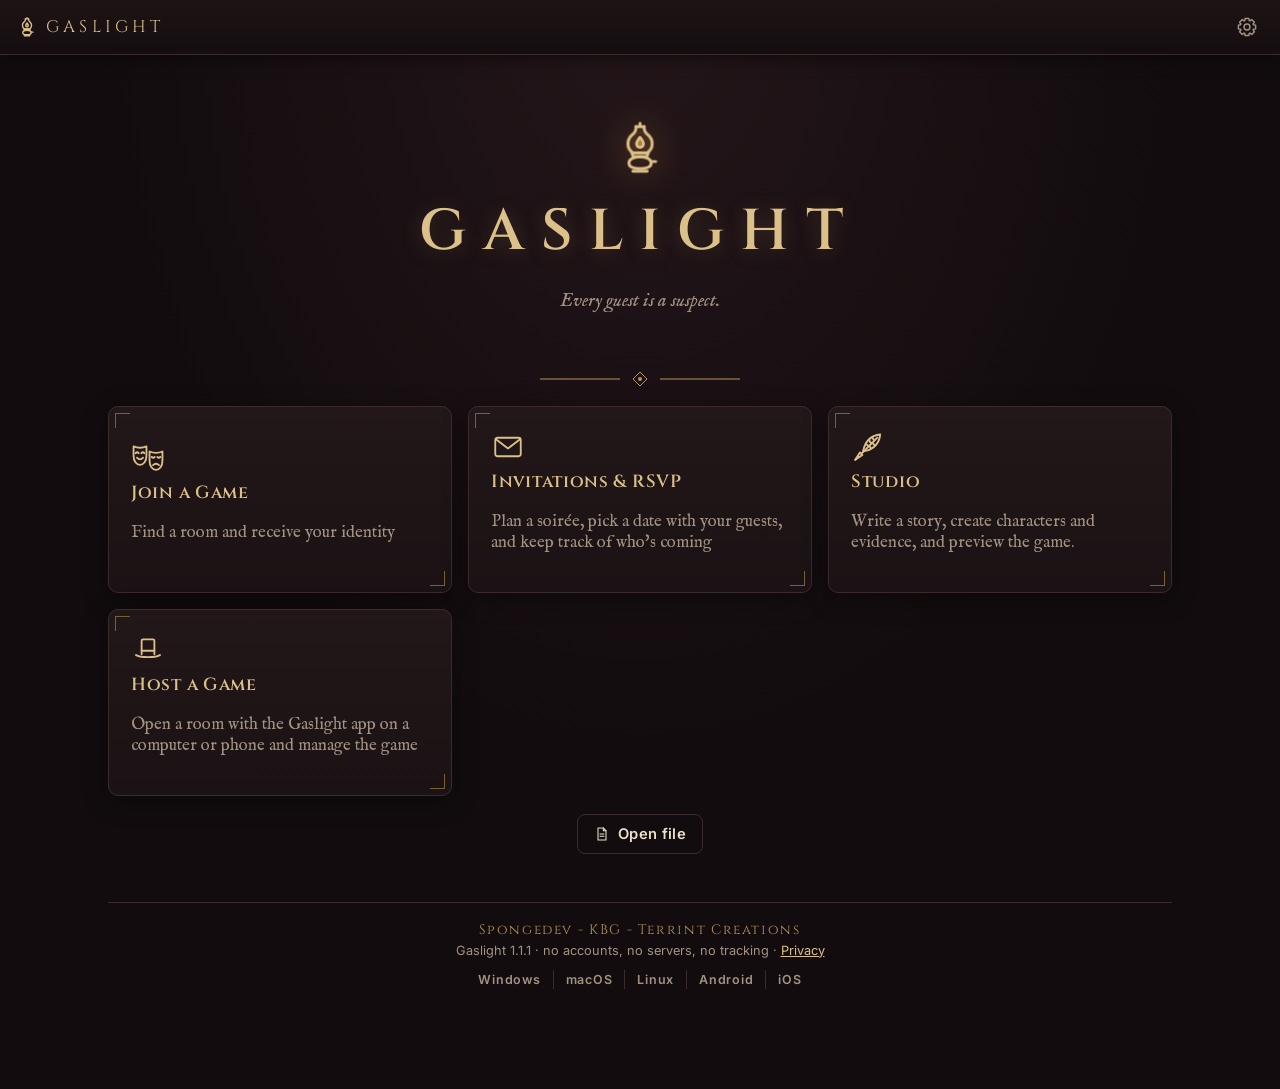
==== commit 19d8250c: "v1.1.1 V.1.1.1" ====
--- a/index.html
+++ b/index.html
@@ -43,16 +43,15 @@
         document.getElementById('app-manifest').href = './manifest-' + k + '.webmanifest';
       } } catch (e) {}
     </script>
-    <script type="module" crossorigin src="./assets/index-GnSjmQ7L.js"></script>
+    <script type="module" crossorigin src="./assets/index-KgUZdwRr.js"></script>
     <link rel="modulepreload" crossorigin href="./assets/rolldown-runtime-XKyaHtl9.js">
     <link rel="modulepreload" crossorigin href="./assets/protocol-CmNyTa8n.js">
-    <link rel="modulepreload" crossorigin href="./assets/storage-TseRkly8.js">
-    <link rel="modulepreload" crossorigin href="./assets/Icon-R6dsf3h1.js">
-    <link rel="modulepreload" crossorigin href="./assets/platform-BiNWVlqU.js">
+    <link rel="modulepreload" crossorigin href="./assets/storage-Dh5yZzN6.js">
+    <link rel="modulepreload" crossorigin href="./assets/platform-CiJpX10H.js">
     <link rel="modulepreload" crossorigin href="./assets/dist-CDXC8zqu.js">
-    <link rel="modulepreload" crossorigin href="./assets/QrScanner-DQS34MFJ.js">
+    <link rel="modulepreload" crossorigin href="./assets/QrScanner-C7htalhG.js">
     <link rel="modulepreload" crossorigin href="./assets/crypto-c-3-rz_M.js">
-    <link rel="stylesheet" crossorigin href="./assets/index-CIHZqy5X.css">
+    <link rel="stylesheet" crossorigin href="./assets/index-DDGx7q5j.css">
   </head>
   <body>
     <div id="root"></div>
--- a/assets/index-DDGx7q5j.css
+++ b/assets/index-DDGx7q5j.css
@@ -0,0 +1 @@
+@font-face{font-family:Special Elite;font-style:normal;font-display:swap;font-weight:400;src:url(./special-elite-latin-ext-400-normal-ChcxYnmu.woff2)format("woff2"),url(./special-elite-latin-ext-400-normal-CaJZjSVf.woff)format("woff");unicode-range:U+100-2BA,U+2BD-2C5,U+2C7-2CC,U+2CE-2D7,U+2DD-2FF,U+304,U+308,U+329,U+1D00-1DBF,U+1E00-1E9F,U+1EF2-1EFF,U+2020,U+20A0-20AB,U+20AD-20C0,U+2113,U+2C60-2C7F,U+A720-A7FF}@font-face{font-family:Special Elite;font-style:normal;font-display:swap;font-weight:400;src:url(./special-elite-latin-400-normal-YjDd9tmf.woff2)format("woff2"),url(./special-elite-latin-400-normal-BtSRmyJ6.woff)format("woff");unicode-range:U+??,U+131,U+152-153,U+2BB-2BC,U+2C6,U+2DA,U+2DC,U+304,U+308,U+329,U+2000-206F,U+20AC,U+2122,U+2191,U+2193,U+2212,U+2215,U+FEFF,U+FFFD}@font-face{font-family:IM Fell English;font-style:normal;font-display:swap;font-weight:400;src:url(./im-fell-english-latin-400-normal-BhowGHCQ.woff2)format("woff2"),url(./im-fell-english-latin-400-normal-CxhBQSzl.woff)format("woff");unicode-range:U+??,U+131,U+152-153,U+2BB-2BC,U+2C6,U+2DA,U+2DC,U+304,U+308,U+329,U+2000-206F,U+20AC,U+2122,U+2191,U+2193,U+2212,U+2215,U+FEFF,U+FFFD}@font-face{font-family:IM Fell English;font-style:italic;font-display:swap;font-weight:400;src:url(./im-fell-english-latin-400-italic-DD_ylKHZ.woff2)format("woff2"),url(./im-fell-english-latin-400-italic-hN89MLGX.woff)format("woff");unicode-range:U+??,U+131,U+152-153,U+2BB-2BC,U+2C6,U+2DA,U+2DC,U+304,U+308,U+329,U+2000-206F,U+20AC,U+2122,U+2191,U+2193,U+2212,U+2215,U+FEFF,U+FFFD}@font-face{font-family:Cinzel;font-style:normal;font-display:swap;font-weight:400;src:url(./cinzel-latin-ext-400-normal-XQK_CSAr.woff2)format("woff2"),url(./cinzel-latin-ext-400-normal-DJ0Lq8y-.woff)format("woff");unicode-range:U+100-2BA,U+2BD-2C5,U+2C7-2CC,U+2CE-2D7,U+2DD-2FF,U+304,U+308,U+329,U+1D00-1DBF,U+1E00-1E9F,U+1EF2-1EFF,U+2020,U+20A0-20AB,U+20AD-20C0,U+2113,U+2C60-2C7F,U+A720-A7FF}@font-face{font-family:Cinzel;font-style:normal;font-display:swap;font-weight:400;src:url(./cinzel-latin-400-normal-DnUIPmzd.woff2)format("woff2"),url(./cinzel-latin-400-normal-C8jUSQqm.woff)format("woff");unicode-range:U+??,U+131,U+152-153,U+2BB-2BC,U+2C6,U+2DA,U+2DC,U+304,U+308,U+329,U+2000-206F,U+20AC,U+2122,U+2191,U+2193,U+2212,U+2215,U+FEFF,U+FFFD}@font-face{font-family:Cinzel;font-style:normal;font-display:swap;font-weight:600;src:url(./cinzel-latin-ext-600-normal-BEFdM_VE.woff2)format("woff2"),url(./cinzel-latin-ext-600-normal-BY9Mq9iK.woff)format("woff");unicode-range:U+100-2BA,U+2BD-2C5,U+2C7-2CC,U+2CE-2D7,U+2DD-2FF,U+304,U+308,U+329,U+1D00-1DBF,U+1E00-1E9F,U+1EF2-1EFF,U+2020,U+20A0-20AB,U+20AD-20C0,U+2113,U+2C60-2C7F,U+A720-A7FF}@font-face{font-family:Cinzel;font-style:normal;font-display:swap;font-weight:600;src:url(./cinzel-latin-600-normal-Dd5YO2UX.woff2)format("woff2"),url(./cinzel-latin-600-normal-CH_LB4su.woff)format("woff");unicode-range:U+??,U+131,U+152-153,U+2BB-2BC,U+2C6,U+2DA,U+2DC,U+304,U+308,U+329,U+2000-206F,U+20AC,U+2122,U+2191,U+2193,U+2212,U+2215,U+FEFF,U+FFFD}@font-face{font-family:Cinzel;font-style:normal;font-display:swap;font-weight:700;src:url(./cinzel-latin-ext-700-normal-C24KFjuG.woff2)format("woff2"),url(./cinzel-latin-ext-700-normal-CORa-yIv.woff)format("woff");unicode-range:U+100-2BA,U+2BD-2C5,U+2C7-2CC,U+2CE-2D7,U+2DD-2FF,U+304,U+308,U+329,U+1D00-1DBF,U+1E00-1E9F,U+1EF2-1EFF,U+2020,U+20A0-20AB,U+20AD-20C0,U+2113,U+2C60-2C7F,U+A720-A7FF}@font-face{font-family:Cinzel;font-style:normal;font-display:swap;font-weight:700;src:url(./cinzel-latin-700-normal-Dkw14w9r.woff2)format("woff2"),url(./cinzel-latin-700-normal-C-gK7hA8.woff)format("woff");unicode-range:U+??,U+131,U+152-153,U+2BB-2BC,U+2C6,U+2DA,U+2DC,U+304,U+308,U+329,U+2000-206F,U+20AC,U+2122,U+2191,U+2193,U+2212,U+2215,U+FEFF,U+FFFD}@font-face{font-family:Playfair Display;font-style:normal;font-display:swap;font-weight:400;src:url(./playfair-display-cyrillic-400-normal-CjW2EstV.woff2)format("woff2"),url(./playfair-display-cyrillic-400-normal-ZiRag6zj.woff)format("woff");unicode-range:U+301,U+400-45F,U+490-491,U+4B0-4B1,U+2116}@font-face{font-family:Playfair Display;font-style:normal;font-display:swap;font-weight:400;src:url(./playfair-display-vietnamese-400-normal-BV2APVTb.woff2)format("woff2"),url(./playfair-display-vietnamese-400-normal-BbvUAu4N.woff)format("woff");unicode-range:U+102-103,U+110-111,U+128-129,U+168-169,U+1A0-1A1,U+1AF-1B0,U+300-301,U+303-304,U+308-309,U+323,U+329,U+1EA0-1EF9,U+20AB}@font-face{font-family:Playfair Display;font-style:normal;font-display:swap;font-weight:400;src:url(./playfair-display-latin-ext-400-normal-BxlSGspa.woff2)format("woff2"),url(./playfair-display-latin-ext-400-normal-qdZwdvNS.woff)format("woff");unicode-range:U+100-2BA,U+2BD-2C5,U+2C7-2CC,U+2CE-2D7,U+2DD-2FF,U+304,U+308,U+329,U+1D00-1DBF,U+1E00-1E9F,U+1EF2-1EFF,U+2020,U+20A0-20AB,U+20AD-20C0,U+2113,U+2C60-2C7F,U+A720-A7FF}@font-face{font-family:Playfair Display;font-style:normal;font-display:swap;font-weight:400;src:url(./playfair-display-latin-400-normal-CFtfchNt.woff2)format("woff2"),url(./playfair-display-latin-400-normal-DHYHbkg3.woff)format("woff");unicode-range:U+??,U+131,U+152-153,U+2BB-2BC,U+2C6,U+2DA,U+2DC,U+304,U+308,U+329,U+2000-206F,U+20AC,U+2122,U+2191,U+2193,U+2212,U+2215,U+FEFF,U+FFFD}@font-face{font-family:Limelight;font-style:normal;font-display:swap;font-weight:400;src:url(./limelight-latin-ext-400-normal-DPzC3ZDG.woff2)format("woff2"),url(./limelight-latin-ext-400-normal-DFpXQSBH.woff)format("woff");unicode-range:U+100-2BA,U+2BD-2C5,U+2C7-2CC,U+2CE-2D7,U+2DD-2FF,U+304,U+308,U+329,U+1D00-1DBF,U+1E00-1E9F,U+1EF2-1EFF,U+2020,U+20A0-20AB,U+20AD-20C0,U+2113,U+2C60-2C7F,U+A720-A7FF}@font-face{font-family:Limelight;font-style:normal;font-display:swap;font-weight:400;src:url(./limelight-latin-400-normal-CvlMCR9p.woff2)format("woff2"),url(./limelight-latin-400-normal-d7qCOV8D.woff)format("woff");unicode-range:U+??,U+131,U+152-153,U+2BB-2BC,U+2C6,U+2DA,U+2DC,U+304,U+308,U+329,U+2000-206F,U+20AC,U+2122,U+2191,U+2193,U+2212,U+2215,U+FEFF,U+FFFD}@font-face{font-family:Inter;font-style:normal;font-display:swap;font-weight:400;src:url(./inter-cyrillic-ext-400-normal-BQZuk6qB.woff2)format("woff2"),url(./inter-cyrillic-ext-400-normal-DQukG94-.woff)format("woff");unicode-range:U+460-52F,U+1C80-1C8A,U+20B4,U+2DE0-2DFF,U+A640-A69F,U+FE2E-FE2F}@font-face{font-family:Inter;font-style:normal;font-display:swap;font-weight:400;src:url(./inter-cyrillic-400-normal-obahsSVq.woff2)format("woff2"),url(./inter-cyrillic-400-normal-HOLc17fK.woff)format("woff");unicode-range:U+301,U+400-45F,U+490-491,U+4B0-4B1,U+2116}@font-face{font-family:Inter;font-style:normal;font-display:swap;font-weight:400;src:url(./inter-greek-ext-400-normal-DGGRlc-M.woff2)format("woff2"),url(./inter-greek-ext-400-normal-KugGGMne.woff)format("woff");unicode-range:U+1F??}@font-face{font-family:Inter;font-style:normal;font-display:swap;font-weight:400;src:url(./inter-greek-400-normal-B4URO6DV.woff2)format("woff2"),url(./inter-greek-400-normal-q2sYcFCs.woff)format("woff");unicode-range:U+370-377,U+37A-37F,U+384-38A,U+38C,U+38E-3A1,U+3A3-3FF}@font-face{font-family:Inter;font-style:normal;font-display:swap;font-weight:400;src:url(./inter-vietnamese-400-normal-DMkecbls.woff2)format("woff2"),url(./inter-vietnamese-400-normal-Bbgyi5SW.woff)format("woff");unicode-range:U+102-103,U+110-111,U+128-129,U+168-169,U+1A0-1A1,U+1AF-1B0,U+300-301,U+303-304,U+308-309,U+323,U+329,U+1EA0-1EF9,U+20AB}@font-face{font-family:Inter;font-style:normal;font-display:swap;font-weight:400;src:url(./inter-latin-ext-400-normal-C1nco2VV.woff2)format("woff2"),url(./inter-latin-ext-400-normal-77YHD8bZ.woff)format("woff");unicode-range:U+100-2BA,U+2BD-2C5,U+2C7-2CC,U+2CE-2D7,U+2DD-2FF,U+304,U+308,U+329,U+1D00-1DBF,U+1E00-1E9F,U+1EF2-1EFF,U+2020,U+20A0-20AB,U+20AD-20C0,U+2113,U+2C60-2C7F,U+A720-A7FF}@font-face{font-family:Inter;font-style:normal;font-display:swap;font-weight:400;src:url(./inter-latin-400-normal-C38fXH4l.woff2)format("woff2"),url(./inter-latin-400-normal-CyCys3Eg.woff)format("woff");unicode-range:U+??,U+131,U+152-153,U+2BB-2BC,U+2C6,U+2DA,U+2DC,U+304,U+308,U+329,U+2000-206F,U+20AC,U+2122,U+2191,U+2193,U+2212,U+2215,U+FEFF,U+FFFD}@font-face{font-family:Inter;font-style:normal;font-display:swap;font-weight:600;src:url(./inter-cyrillic-ext-600-normal-Dfes3d0z.woff2)format("woff2"),url(./inter-cyrillic-ext-600-normal-Bcila6Z-.woff)format("woff");unicode-range:U+460-52F,U+1C80-1C8A,U+20B4,U+2DE0-2DFF,U+A640-A69F,U+FE2E-FE2F}@font-face{font-family:Inter;font-style:normal;font-display:swap;font-weight:600;src:url(./inter-cyrillic-600-normal-CWCymEST.woff2)format("woff2"),url(./inter-cyrillic-600-normal-4D_pXhcN.woff)format("woff");unicode-range:U+301,U+400-45F,U+490-491,U+4B0-4B1,U+2116}@font-face{font-family:Inter;font-style:normal;font-display:swap;font-weight:600;src:url(./inter-greek-ext-600-normal-DRtmH8MT.woff2)format("woff2"),url(./inter-greek-ext-600-normal-B8X0CLgF.woff)format("woff");unicode-range:U+1F??}@font-face{font-family:Inter;font-style:normal;font-display:swap;font-weight:600;src:url(./inter-greek-600-normal-plRanbMR.woff2)format("woff2"),url(./inter-greek-600-normal-BZpKdvQh.woff)format("woff");unicode-range:U+370-377,U+37A-37F,U+384-38A,U+38C,U+38E-3A1,U+3A3-3FF}@font-face{font-family:Inter;font-style:normal;font-display:swap;font-weight:600;src:url(./inter-vietnamese-600-normal-Cc8MFFhd.woff2)format("woff2"),url(./inter-vietnamese-600-normal-BuLX-rYi.woff)format("woff");unicode-range:U+102-103,U+110-111,U+128-129,U+168-169,U+1A0-1A1,U+1AF-1B0,U+300-301,U+303-304,U+308-309,U+323,U+329,U+1EA0-1EF9,U+20AB}@font-face{font-family:Inter;font-style:normal;font-display:swap;font-weight:600;src:url(./inter-latin-ext-600-normal-D2bJ5OIk.woff2)format("woff2"),url(./inter-latin-ext-600-normal-CIVaiw4L.woff)format("woff");unicode-range:U+100-2BA,U+2BD-2C5,U+2C7-2CC,U+2CE-2D7,U+2DD-2FF,U+304,U+308,U+329,U+1D00-1DBF,U+1E00-1E9F,U+1EF2-1EFF,U+2020,U+20A0-20AB,U+20AD-20C0,U+2113,U+2C60-2C7F,U+A720-A7FF}@font-face{font-family:Inter;font-style:normal;font-display:swap;font-weight:600;src:url(./inter-latin-600-normal-LgqL8muc.woff2)format("woff2"),url(./inter-latin-600-normal-CiBQ2DWP.woff)format("woff");unicode-range:U+??,U+131,U+152-153,U+2BB-2BC,U+2C6,U+2DA,U+2DC,U+304,U+308,U+329,U+2000-206F,U+20AC,U+2122,U+2191,U+2193,U+2212,U+2215,U+FEFF,U+FFFD}@font-face{font-family:Inter;font-style:normal;font-display:swap;font-weight:700;src:url(./inter-cyrillic-ext-700-normal-BjwYoWNd.woff2)format("woff2"),url(./inter-cyrillic-ext-700-normal-LO58E6JB.woff)format("woff");unicode-range:U+460-52F,U+1C80-1C8A,U+20B4,U+2DE0-2DFF,U+A640-A69F,U+FE2E-FE2F}@font-face{font-family:Inter;font-style:normal;font-display:swap;font-weight:700;src:url(./inter-cyrillic-700-normal-CjBOestx.woff2)format("woff2"),url(./inter-cyrillic-700-normal-DrXBdSj3.woff)format("woff");unicode-range:U+301,U+400-45F,U+490-491,U+4B0-4B1,U+2116}@font-face{font-family:Inter;font-style:normal;font-display:swap;font-weight:700;src:url(./inter-greek-ext-700-normal-qfdV9bQt.woff2)format("woff2"),url(./inter-greek-ext-700-normal-BoQ6DsYi.woff)format("woff");unicode-range:U+1F??}@font-face{font-family:Inter;font-style:normal;font-display:swap;font-weight:700;src:url(./inter-greek-700-normal-C3JjAnD8.woff2)format("woff2"),url(./inter-greek-700-normal-BUv2fZ6O.woff)format("woff");unicode-range:U+370-377,U+37A-37F,U+384-38A,U+38C,U+38E-3A1,U+3A3-3FF}@font-face{font-family:Inter;font-style:normal;font-display:swap;font-weight:700;src:url(./inter-vietnamese-700-normal-DlLaEgI2.woff2)format("woff2"),url(./inter-vietnamese-700-normal-BZaoP0fm.woff)format("woff");unicode-range:U+102-103,U+110-111,U+128-129,U+168-169,U+1A0-1A1,U+1AF-1B0,U+300-301,U+303-304,U+308-309,U+323,U+329,U+1EA0-1EF9,U+20AB}@font-face{font-family:Inter;font-style:normal;font-display:swap;font-weight:700;src:url(./inter-latin-ext-700-normal-Ca8adRJv.woff2)format("woff2"),url(./inter-latin-ext-700-normal-TidjK2hL.woff)format("woff");unicode-range:U+100-2BA,U+2BD-2C5,U+2C7-2CC,U+2CE-2D7,U+2DD-2FF,U+304,U+308,U+329,U+1D00-1DBF,U+1E00-1E9F,U+1EF2-1EFF,U+2020,U+20A0-20AB,U+20AD-20C0,U+2113,U+2C60-2C7F,U+A720-A7FF}@font-face{font-family:Inter;font-style:normal;font-display:swap;font-weight:700;src:url(./inter-latin-700-normal-Yt3aPRUw.woff2)format("woff2"),url(./inter-latin-700-normal-BLAVimhd.woff)format("woff");unicode-range:U+??,U+131,U+152-153,U+2BB-2BC,U+2C6,U+2DA,U+2DC,U+304,U+308,U+329,U+2000-206F,U+20AC,U+2122,U+2191,U+2193,U+2212,U+2215,U+FEFF,U+FFFD}@font-face{font-family:Courier Prime;font-style:normal;font-display:swap;font-weight:400;src:url(./courier-prime-latin-ext-400-normal-B-EsvyE4.woff2)format("woff2"),url(./courier-prime-latin-ext-400-normal-CKOCNFvK.woff)format("woff");unicode-range:U+100-2BA,U+2BD-2C5,U+2C7-2CC,U+2CE-2D7,U+2DD-2FF,U+304,U+308,U+329,U+1D00-1DBF,U+1E00-1E9F,U+1EF2-1EFF,U+2020,U+20A0-20AB,U+20AD-20C0,U+2113,U+2C60-2C7F,U+A720-A7FF}@font-face{font-family:Courier Prime;font-style:normal;font-display:swap;font-weight:400;src:url(./courier-prime-latin-400-normal-BbyBr73r.woff2)format("woff2"),url(./courier-prime-latin-400-normal-BAlbUm6l.woff)format("woff");unicode-range:U+??,U+131,U+152-153,U+2BB-2BC,U+2C6,U+2DA,U+2DC,U+304,U+308,U+329,U+2000-206F,U+20AC,U+2122,U+2191,U+2193,U+2212,U+2215,U+FEFF,U+FFFD}@font-face{font-family:Courier Prime;font-style:normal;font-display:swap;font-weight:700;src:url(./courier-prime-latin-ext-700-normal-ByMJlNdM.woff2)format("woff2"),url(./courier-prime-latin-ext-700-normal-BIFoAzHx.woff)format("woff");unicode-range:U+100-2BA,U+2BD-2C5,U+2C7-2CC,U+2CE-2D7,U+2DD-2FF,U+304,U+308,U+329,U+1D00-1DBF,U+1E00-1E9F,U+1EF2-1EFF,U+2020,U+20A0-20AB,U+20AD-20C0,U+2113,U+2C60-2C7F,U+A720-A7FF}@font-face{font-family:Courier Prime;font-style:normal;font-display:swap;font-weight:700;src:url(./courier-prime-latin-700-normal-D1YCjmaD.woff2)format("woff2"),url(./courier-prime-latin-700-normal-CVvp4Sof.woff)format("woff");unicode-range:U+??,U+131,U+152-153,U+2BB-2BC,U+2C6,U+2DA,U+2DC,U+304,U+308,U+329,U+2000-206F,U+20AC,U+2122,U+2191,U+2193,U+2212,U+2215,U+FEFF,U+FFFD}@font-face{font-family:EB Garamond;font-style:normal;font-display:swap;font-weight:400;src:url(./eb-garamond-cyrillic-ext-400-normal-o8fRvAFQ.woff2)format("woff2"),url(./eb-garamond-cyrillic-ext-400-normal-DG8lny6_.woff)format("woff");unicode-range:U+460-52F,U+1C80-1C8A,U+20B4,U+2DE0-2DFF,U+A640-A69F,U+FE2E-FE2F}@font-face{font-family:EB Garamond;font-style:normal;font-display:swap;font-weight:400;src:url(./eb-garamond-cyrillic-400-normal-DDLP67lu.woff2)format("woff2"),url(./eb-garamond-cyrillic-400-normal-C0kVTdou.woff)format("woff");unicode-range:U+301,U+400-45F,U+490-491,U+4B0-4B1,U+2116}@font-face{font-family:EB Garamond;font-style:normal;font-display:swap;font-weight:400;src:url(./eb-garamond-greek-ext-400-normal-K8pwR3tn.woff2)format("woff2"),url(./eb-garamond-greek-ext-400-normal-BaZl8BIK.woff)format("woff");unicode-range:U+1F??}@font-face{font-family:EB Garamond;font-style:normal;font-display:swap;font-weight:400;src:url(./eb-garamond-greek-400-normal-CVAbzS9p.woff2)format("woff2"),url(./eb-garamond-greek-400-normal-d4JlP2QH.woff)format("woff");unicode-range:U+370-377,U+37A-37F,U+384-38A,U+38C,U+38E-3A1,U+3A3-3FF}@font-face{font-family:EB Garamond;font-style:normal;font-display:swap;font-weight:400;src:url(./eb-garamond-vietnamese-400-normal-CLvJdMEL.woff2)format("woff2"),url(./eb-garamond-vietnamese-400-normal-ifvNSiWx.woff)format("woff");unicode-range:U+102-103,U+110-111,U+128-129,U+168-169,U+1A0-1A1,U+1AF-1B0,U+300-301,U+303-304,U+308-309,U+323,U+329,U+1EA0-1EF9,U+20AB}@font-face{font-family:EB Garamond;font-style:normal;font-display:swap;font-weight:400;src:url(./eb-garamond-latin-ext-400-normal-o4A__6QZ.woff2)format("woff2"),url(./eb-garamond-latin-ext-400-normal-B4EmgUmt.woff)format("woff");unicode-range:U+100-2BA,U+2BD-2C5,U+2C7-2CC,U+2CE-2D7,U+2DD-2FF,U+304,U+308,U+329,U+1D00-1DBF,U+1E00-1E9F,U+1EF2-1EFF,U+2020,U+20A0-20AB,U+20AD-20C0,U+2113,U+2C60-2C7F,U+A720-A7FF}@font-face{font-family:EB Garamond;font-style:normal;font-display:swap;font-weight:400;src:url(./eb-garamond-latin-400-normal-BCNrxLz_.woff2)format("woff2"),url(./eb-garamond-latin-400-normal-maQnHeKB.woff)format("woff");unicode-range:U+??,U+131,U+152-153,U+2BB-2BC,U+2C6,U+2DA,U+2DC,U+304,U+308,U+329,U+2000-206F,U+20AC,U+2122,U+2191,U+2193,U+2212,U+2215,U+FEFF,U+FFFD}@font-face{font-family:EB Garamond;font-style:italic;font-display:swap;font-weight:400;src:url(./eb-garamond-cyrillic-ext-400-italic-Bz1w3xqM.woff2)format("woff2"),url(./eb-garamond-cyrillic-ext-400-italic-CYS3phfl.woff)format("woff");unicode-range:U+460-52F,U+1C80-1C8A,U+20B4,U+2DE0-2DFF,U+A640-A69F,U+FE2E-FE2F}@font-face{font-family:EB Garamond;font-style:italic;font-display:swap;font-weight:400;src:url(./eb-garamond-cyrillic-400-italic-BGIwiowF.woff2)format("woff2"),url(./eb-garamond-cyrillic-400-italic-BZInx2ys.woff)format("woff");unicode-range:U+301,U+400-45F,U+490-491,U+4B0-4B1,U+2116}@font-face{font-family:EB Garamond;font-style:italic;font-display:swap;font-weight:400;src:url(./eb-garamond-greek-ext-400-italic-CHZOQEtG.woff2)format("woff2"),url(./eb-garamond-greek-ext-400-italic-BL1XYHtS.woff)format("woff");unicode-range:U+1F??}@font-face{font-family:EB Garamond;font-style:italic;font-display:swap;font-weight:400;src:url(./eb-garamond-greek-400-italic-Dqr5KC66.woff2)format("woff2"),url(./eb-garamond-greek-400-italic-BamGE6QP.woff)format("woff");unicode-range:U+370-377,U+37A-37F,U+384-38A,U+38C,U+38E-3A1,U+3A3-3FF}@font-face{font-family:EB Garamond;font-style:italic;font-display:swap;font-weight:400;src:url(./eb-garamond-vietnamese-400-italic-DQ8HKnks.woff2)format("woff2"),url(./eb-garamond-vietnamese-400-italic-ORtyMVfw.woff)format("woff");unicode-range:U+102-103,U+110-111,U+128-129,U+168-169,U+1A0-1A1,U+1AF-1B0,U+300-301,U+303-304,U+308-309,U+323,U+329,U+1EA0-1EF9,U+20AB}@font-face{font-family:EB Garamond;font-style:italic;font-display:swap;font-weight:400;src:url(./eb-garamond-latin-ext-400-italic-V7s3nWfX.woff2)format("woff2"),url(./eb-garamond-latin-ext-400-italic-DUSsnRSD.woff)format("woff");unicode-range:U+100-2BA,U+2BD-2C5,U+2C7-2CC,U+2CE-2D7,U+2DD-2FF,U+304,U+308,U+329,U+1D00-1DBF,U+1E00-1E9F,U+1EF2-1EFF,U+2020,U+20A0-20AB,U+20AD-20C0,U+2113,U+2C60-2C7F,U+A720-A7FF}@font-face{font-family:EB Garamond;font-style:italic;font-display:swap;font-weight:400;src:url(./eb-garamond-latin-400-italic-DSEbMgZu.woff2)format("woff2"),url(./eb-garamond-latin-400-italic-CDFyLPXJ.woff)format("woff");unicode-range:U+??,U+131,U+152-153,U+2BB-2BC,U+2C6,U+2DA,U+2DC,U+304,U+308,U+329,U+2000-206F,U+20AC,U+2122,U+2191,U+2193,U+2212,U+2215,U+FEFF,U+FFFD}@font-face{font-family:EB Garamond;font-style:normal;font-display:swap;font-weight:600;src:url(./eb-garamond-cyrillic-ext-600-normal-cjIjEMm6.woff2)format("woff2"),url(./eb-garamond-cyrillic-ext-600-normal-b6vuEf1e.woff)format("woff");unicode-range:U+460-52F,U+1C80-1C8A,U+20B4,U+2DE0-2DFF,U+A640-A69F,U+FE2E-FE2F}@font-face{font-family:EB Garamond;font-style:normal;font-display:swap;font-weight:600;src:url(./eb-garamond-cyrillic-600-normal-CHfC3jm-.woff2)format("woff2"),url(./eb-garamond-cyrillic-600-normal-koFutDBv.woff)format("woff");unicode-range:U+301,U+400-45F,U+490-491,U+4B0-4B1,U+2116}@font-face{font-family:EB Garamond;font-style:normal;font-display:swap;font-weight:600;src:url(./eb-garamond-greek-ext-600-normal-B6KG6Acg.woff2)format("woff2"),url(./eb-garamond-greek-ext-600-normal-DzPSPp8W.woff)format("woff");unicode-range:U+1F??}@font-face{font-family:EB Garamond;font-style:normal;font-display:swap;font-weight:600;src:url(./eb-garamond-greek-600-normal--vWuDlyL.woff2)format("woff2"),url(./eb-garamond-greek-600-normal-JScKXZBq.woff)format("woff");unicode-range:U+370-377,U+37A-37F,U+384-38A,U+38C,U+38E-3A1,U+3A3-3FF}@font-face{font-family:EB Garamond;font-style:normal;font-display:swap;font-weight:600;src:url(./eb-garamond-vietnamese-600-normal-Dmi8L14S.woff2)format("woff2"),url(./eb-garamond-vietnamese-600-normal-DgZMCD0h.woff)format("woff");unicode-range:U+102-103,U+110-111,U+128-129,U+168-169,U+1A0-1A1,U+1AF-1B0,U+300-301,U+303-304,U+308-309,U+323,U+329,U+1EA0-1EF9,U+20AB}@font-face{font-family:EB Garamond;font-style:normal;font-display:swap;font-weight:600;src:url(./eb-garamond-latin-ext-600-normal-CrweTMKz.woff2)format("woff2"),url(./eb-garamond-latin-ext-600-normal-CoWPx8v4.woff)format("woff");unicode-range:U+100-2BA,U+2BD-2C5,U+2C7-2CC,U+2CE-2D7,U+2DD-2FF,U+304,U+308,U+329,U+1D00-1DBF,U+1E00-1E9F,U+1EF2-1EFF,U+2020,U+20A0-20AB,U+20AD-20C0,U+2113,U+2C60-2C7F,U+A720-A7FF}@font-face{font-family:EB Garamond;font-style:normal;font-display:swap;font-weight:600;src:url(./eb-garamond-latin-600-normal-DHwxsLHv.woff2)format("woff2"),url(./eb-garamond-latin-600-normal-xCe6GkOx.woff)format("woff");unicode-range:U+??,U+131,U+152-153,U+2BB-2BC,U+2C6,U+2DA,U+2DC,U+304,U+308,U+329,U+2000-206F,U+20AC,U+2122,U+2191,U+2193,U+2212,U+2215,U+FEFF,U+FFFD}@font-face{font-family:Cormorant Garamond;font-style:normal;font-display:swap;font-weight:400;src:url(./cormorant-garamond-cyrillic-ext-400-normal-W3Dto7M0.woff2)format("woff2"),url(./cormorant-garamond-cyrillic-ext-400-normal-DLdKLAvx.woff)format("woff");unicode-range:U+460-52F,U+1C80-1C8A,U+20B4,U+2DE0-2DFF,U+A640-A69F,U+FE2E-FE2F}@font-face{font-family:Cormorant Garamond;font-style:normal;font-display:swap;font-weight:400;src:url(./cormorant-garamond-cyrillic-400-normal-DD2KOZkl.woff2)format("woff2"),url(./cormorant-garamond-cyrillic-400-normal-CVFrM67f.woff)format("woff");unicode-range:U+301,U+400-45F,U+490-491,U+4B0-4B1,U+2116}@font-face{font-family:Cormorant Garamond;font-style:normal;font-display:swap;font-weight:400;src:url(./cormorant-garamond-vietnamese-400-normal-6K-YXo6g.woff2)format("woff2"),url(./cormorant-garamond-vietnamese-400-normal-4uxlocMh.woff)format("woff");unicode-range:U+102-103,U+110-111,U+128-129,U+168-169,U+1A0-1A1,U+1AF-1B0,U+300-301,U+303-304,U+308-309,U+323,U+329,U+1EA0-1EF9,U+20AB}@font-face{font-family:Cormorant Garamond;font-style:normal;font-display:swap;font-weight:400;src:url(./cormorant-garamond-latin-ext-400-normal-Drx2k2n9.woff2)format("woff2"),url(./cormorant-garamond-latin-ext-400-normal-uvC0WHQr.woff)format("woff");unicode-range:U+100-2BA,U+2BD-2C5,U+2C7-2CC,U+2CE-2D7,U+2DD-2FF,U+304,U+308,U+329,U+1D00-1DBF,U+1E00-1E9F,U+1EF2-1EFF,U+2020,U+20A0-20AB,U+20AD-20C0,U+2113,U+2C60-2C7F,U+A720-A7FF}@font-face{font-family:Cormorant Garamond;font-style:normal;font-display:swap;font-weight:400;src:url(./cormorant-garamond-latin-400-normal-B-1hWBU7.woff2)format("woff2"),url(./cormorant-garamond-latin-400-normal-B7YtguxJ.woff)format("woff");unicode-range:U+??,U+131,U+152-153,U+2BB-2BC,U+2C6,U+2DA,U+2DC,U+304,U+308,U+329,U+2000-206F,U+20AC,U+2122,U+2191,U+2193,U+2212,U+2215,U+FEFF,U+FFFD}@font-face{font-family:Cormorant Garamond;font-style:italic;font-display:swap;font-weight:400;src:url(./cormorant-garamond-cyrillic-ext-400-italic-BEGvmv_3.woff2)format("woff2"),url(./cormorant-garamond-cyrillic-ext-400-italic-C_Uk1MUY.woff)format("woff");unicode-range:U+460-52F,U+1C80-1C8A,U+20B4,U+2DE0-2DFF,U+A640-A69F,U+FE2E-FE2F}@font-face{font-family:Cormorant Garamond;font-style:italic;font-display:swap;font-weight:400;src:url(./cormorant-garamond-cyrillic-400-italic-D3GtrbRZ.woff2)format("woff2"),url(./cormorant-garamond-cyrillic-400-italic-AH1vqu4S.woff)format("woff");unicode-range:U+301,U+400-45F,U+490-491,U+4B0-4B1,U+2116}@font-face{font-family:Cormorant Garamond;font-style:italic;font-display:swap;font-weight:400;src:url(./cormorant-garamond-vietnamese-400-italic-BoXDRTEW.woff2)format("woff2"),url(./cormorant-garamond-vietnamese-400-italic-CJpMwFnN.woff)format("woff");unicode-range:U+102-103,U+110-111,U+128-129,U+168-169,U+1A0-1A1,U+1AF-1B0,U+300-301,U+303-304,U+308-309,U+323,U+329,U+1EA0-1EF9,U+20AB}@font-face{font-family:Cormorant Garamond;font-style:italic;font-display:swap;font-weight:400;src:url(./cormorant-garamond-latin-ext-400-italic-BdEzgT7i.woff2)format("woff2"),url(./cormorant-garamond-latin-ext-400-italic-CQvLaSWn.woff)format("woff");unicode-range:U+100-2BA,U+2BD-2C5,U+2C7-2CC,U+2CE-2D7,U+2DD-2FF,U+304,U+308,U+329,U+1D00-1DBF,U+1E00-1E9F,U+1EF2-1EFF,U+2020,U+20A0-20AB,U+20AD-20C0,U+2113,U+2C60-2C7F,U+A720-A7FF}@font-face{font-family:Cormorant Garamond;font-style:italic;font-display:swap;font-weight:400;src:url(./cormorant-garamond-latin-400-italic-Dc_OZ8oc.woff2)format("woff2"),url(./cormorant-garamond-latin-400-italic-BLh7T8o8.woff)format("woff");unicode-range:U+??,U+131,U+152-153,U+2BB-2BC,U+2C6,U+2DA,U+2DC,U+304,U+308,U+329,U+2000-206F,U+20AC,U+2122,U+2191,U+2193,U+2212,U+2215,U+FEFF,U+FFFD}@font-face{font-family:Cormorant Garamond;font-style:normal;font-display:swap;font-weight:600;src:url(./cormorant-garamond-cyrillic-ext-600-normal-BMhMHfrj.woff2)format("woff2"),url(./cormorant-garamond-cyrillic-ext-600-normal-CsIYWmWK.woff)format("woff");unicode-range:U+460-52F,U+1C80-1C8A,U+20B4,U+2DE0-2DFF,U+A640-A69F,U+FE2E-FE2F}@font-face{font-family:Cormorant Garamond;font-style:normal;font-display:swap;font-weight:600;src:url(./cormorant-garamond-cyrillic-600-normal-C2atO-64.woff2)format("woff2"),url(./cormorant-garamond-cyrillic-600-normal-FNmA3REe.woff)format("woff");unicode-range:U+301,U+400-45F,U+490-491,U+4B0-4B1,U+2116}@font-face{font-family:Cormorant Garamond;font-style:normal;font-display:swap;font-weight:600;src:url(./cormorant-garamond-vietnamese-600-normal-BoXdMtcr.woff2)format("woff2"),url(./cormorant-garamond-vietnamese-600-normal-C4HEjEaf.woff)format("woff");unicode-range:U+102-103,U+110-111,U+128-129,U+168-169,U+1A0-1A1,U+1AF-1B0,U+300-301,U+303-304,U+308-309,U+323,U+329,U+1EA0-1EF9,U+20AB}@font-face{font-family:Cormorant Garamond;font-style:normal;font-display:swap;font-weight:600;src:url(./cormorant-garamond-latin-ext-600-normal-DaBc-lu7.woff2)format("woff2"),url(./cormorant-garamond-latin-ext-600-normal-Dk3-quAP.woff)format("woff");unicode-range:U+100-2BA,U+2BD-2C5,U+2C7-2CC,U+2CE-2D7,U+2DD-2FF,U+304,U+308,U+329,U+1D00-1DBF,U+1E00-1E9F,U+1EF2-1EFF,U+2020,U+20A0-20AB,U+20AD-20C0,U+2113,U+2C60-2C7F,U+A720-A7FF}@font-face{font-family:Cormorant Garamond;font-style:normal;font-display:swap;font-weight:600;src:url(./cormorant-garamond-latin-600-normal-Co1r35X9.woff2)format("woff2"),url(./cormorant-garamond-latin-600-normal-2CBVLo0M.woff)format("woff");unicode-range:U+??,U+131,U+152-153,U+2BB-2BC,U+2C6,U+2DA,U+2DC,U+304,U+308,U+329,U+2000-206F,U+20AC,U+2122,U+2191,U+2193,U+2212,U+2215,U+FEFF,U+FFFD}@font-face{font-family:UnifrakturMaguntia;font-style:normal;font-display:swap;font-weight:400;src:url(./unifrakturmaguntia-latin-400-normal-ColWi6tl.woff2)format("woff2"),url(./unifrakturmaguntia-latin-400-normal-BmHZTSVP.woff)format("woff");unicode-range:U+??,U+131,U+152-153,U+2BB-2BC,U+2C6,U+2DA,U+2DC,U+304,U+308,U+329,U+2000-206F,U+20AC,U+2122,U+2191,U+2193,U+2212,U+2215,U+FEFF,U+FFFD}@font-face{font-family:Pinyon Script;font-style:normal;font-display:swap;font-weight:400;src:url(./pinyon-script-vietnamese-400-normal-D9IEVGR9.woff2)format("woff2"),url(./pinyon-script-vietnamese-400-normal-DsnOr8jX.woff)format("woff");unicode-range:U+102-103,U+110-111,U+128-129,U+168-169,U+1A0-1A1,U+1AF-1B0,U+300-301,U+303-304,U+308-309,U+323,U+329,U+1EA0-1EF9,U+20AB}@font-face{font-family:Pinyon Script;font-style:normal;font-display:swap;font-weight:400;src:url(./pinyon-script-latin-ext-400-normal-DzUoH_k9.woff2)format("woff2"),url(./pinyon-script-latin-ext-400-normal-Cu_llAZZ.woff)format("woff");unicode-range:U+100-2BA,U+2BD-2C5,U+2C7-2CC,U+2CE-2D7,U+2DD-2FF,U+304,U+308,U+329,U+1D00-1DBF,U+1E00-1E9F,U+1EF2-1EFF,U+2020,U+20A0-20AB,U+20AD-20C0,U+2113,U+2C60-2C7F,U+A720-A7FF}@font-face{font-family:Pinyon Script;font-style:normal;font-display:swap;font-weight:400;src:url(./pinyon-script-latin-400-normal-HCoaxbyT.woff2)format("woff2"),url(./pinyon-script-latin-400-normal-3W0BoeAr.woff)format("woff");unicode-range:U+??,U+131,U+152-153,U+2BB-2BC,U+2C6,U+2DA,U+2DC,U+304,U+308,U+329,U+2000-206F,U+20AC,U+2122,U+2191,U+2193,U+2212,U+2215,U+FEFF,U+FFFD}@font-face{font-family:Caveat;font-style:normal;font-display:swap;font-weight:400;src:url(./caveat-cyrillic-ext-400-normal-3iEGd-c5.woff2)format("woff2"),url(./caveat-cyrillic-ext-400-normal-Cg0RnRQ5.woff)format("woff");unicode-range:U+460-52F,U+1C80-1C8A,U+20B4,U+2DE0-2DFF,U+A640-A69F,U+FE2E-FE2F}@font-face{font-family:Caveat;font-style:normal;font-display:swap;font-weight:400;src:url(./caveat-cyrillic-400-normal-9cDH9rLW.woff2)format("woff2"),url(./caveat-cyrillic-400-normal-CebvvJET.woff)format("woff");unicode-range:U+301,U+400-45F,U+490-491,U+4B0-4B1,U+2116}@font-face{font-family:Caveat;font-style:normal;font-display:swap;font-weight:400;src:url(./caveat-latin-ext-400-normal-D7hBUiug.woff2)format("woff2"),url(./caveat-latin-ext-400-normal-DtiRFvw0.woff)format("woff");unicode-range:U+100-2BA,U+2BD-2C5,U+2C7-2CC,U+2CE-2D7,U+2DD-2FF,U+304,U+308,U+329,U+1D00-1DBF,U+1E00-1E9F,U+1EF2-1EFF,U+2020,U+20A0-20AB,U+20AD-20C0,U+2113,U+2C60-2C7F,U+A720-A7FF}@font-face{font-family:Caveat;font-style:normal;font-display:swap;font-weight:400;src:url(./caveat-latin-400-normal-D6LQsQ_v.woff2)format("woff2"),url(./caveat-latin-400-normal-BzhAQZkN.woff)format("woff");unicode-range:U+??,U+131,U+152-153,U+2BB-2BC,U+2C6,U+2DA,U+2DC,U+304,U+308,U+329,U+2000-206F,U+20AC,U+2122,U+2191,U+2193,U+2212,U+2215,U+FEFF,U+FFFD}@font-face{font-family:Caveat;font-style:normal;font-display:swap;font-weight:600;src:url(./caveat-cyrillic-ext-600-normal-DDEJyoof.woff2)format("woff2"),url(./caveat-cyrillic-ext-600-normal-BLVNc-Ct.woff)format("woff");unicode-range:U+460-52F,U+1C80-1C8A,U+20B4,U+2DE0-2DFF,U+A640-A69F,U+FE2E-FE2F}@font-face{font-family:Caveat;font-style:normal;font-display:swap;font-weight:600;src:url(./caveat-cyrillic-600-normal-Ba_MyzgW.woff2)format("woff2"),url(./caveat-cyrillic-600-normal-CqH0c_uj.woff)format("woff");unicode-range:U+301,U+400-45F,U+490-491,U+4B0-4B1,U+2116}@font-face{font-family:Caveat;font-style:normal;font-display:swap;font-weight:600;src:url(./caveat-latin-ext-600-normal-DDJRD6ps.woff2)format("woff2"),url(./caveat-latin-ext-600-normal-shBvSnoU.woff)format("woff");unicode-range:U+100-2BA,U+2BD-2C5,U+2C7-2CC,U+2CE-2D7,U+2DD-2FF,U+304,U+308,U+329,U+1D00-1DBF,U+1E00-1E9F,U+1EF2-1EFF,U+2020,U+20A0-20AB,U+20AD-20C0,U+2113,U+2C60-2C7F,U+A720-A7FF}@font-face{font-family:Caveat;font-style:normal;font-display:swap;font-weight:600;src:url(./caveat-latin-600-normal-zlTlWIYU.woff2)format("woff2"),url(./caveat-latin-600-normal-DUjB8dgm.woff)format("woff");unicode-range:U+??,U+131,U+152-153,U+2BB-2BC,U+2C6,U+2DA,U+2DC,U+304,U+308,U+329,U+2000-206F,U+20AC,U+2122,U+2191,U+2193,U+2212,U+2215,U+FEFF,U+FFFD}@font-face{font-family:Poiret One;font-style:normal;font-display:swap;font-weight:400;src:url(./poiret-one-cyrillic-400-normal-DSLrjXv3.woff2)format("woff2"),url(./poiret-one-cyrillic-400-normal-CpH-lEit.woff)format("woff");unicode-range:U+301,U+400-45F,U+490-491,U+4B0-4B1,U+2116}@font-face{font-family:Poiret One;font-style:normal;font-display:swap;font-weight:400;src:url(./poiret-one-latin-ext-400-normal-CxHDSaWp.woff2)format("woff2"),url(./poiret-one-latin-ext-400-normal-CvJmH8f6.woff)format("woff");unicode-range:U+100-2BA,U+2BD-2C5,U+2C7-2CC,U+2CE-2D7,U+2DD-2FF,U+304,U+308,U+329,U+1D00-1DBF,U+1E00-1E9F,U+1EF2-1EFF,U+2020,U+20A0-20AB,U+20AD-20C0,U+2113,U+2C60-2C7F,U+A720-A7FF}@font-face{font-family:Poiret One;font-style:normal;font-display:swap;font-weight:400;src:url(./poiret-one-latin-400-normal-DaD3Ke7k.woff2)format("woff2"),url(./poiret-one-latin-400-normal-DeDrWLAw.woff)format("woff");unicode-range:U+??,U+131,U+152-153,U+2BB-2BC,U+2C6,U+2DA,U+2DC,U+304,U+308,U+329,U+2000-206F,U+20AC,U+2122,U+2191,U+2193,U+2212,U+2215,U+FEFF,U+FFFD}@font-face{font-family:Old Standard TT;font-style:normal;font-display:swap;font-weight:400;src:url(./old-standard-tt-cyrillic-ext-400-normal-CFid_Ari.woff2)format("woff2"),url(./old-standard-tt-cyrillic-ext-400-normal-WtC_wZmU.woff)format("woff");unicode-range:U+460-52F,U+1C80-1C8A,U+20B4,U+2DE0-2DFF,U+A640-A69F,U+FE2E-FE2F}@font-face{font-family:Old Standard TT;font-style:normal;font-display:swap;font-weight:400;src:url(./old-standard-tt-cyrillic-400-normal-Dx4QB4EU.woff2)format("woff2"),url(./old-standard-tt-cyrillic-400-normal-B9opELhc.woff)format("woff");unicode-range:U+301,U+400-45F,U+490-491,U+4B0-4B1,U+2116}@font-face{font-family:Old Standard TT;font-style:normal;font-display:swap;font-weight:400;src:url(./old-standard-tt-vietnamese-400-normal-CV652Sht.woff2)format("woff2"),url(./old-standard-tt-vietnamese-400-normal-DHwrUsNN.woff)format("woff");unicode-range:U+102-103,U+110-111,U+128-129,U+168-169,U+1A0-1A1,U+1AF-1B0,U+300-301,U+303-304,U+308-309,U+323,U+329,U+1EA0-1EF9,U+20AB}@font-face{font-family:Old Standard TT;font-style:normal;font-display:swap;font-weight:400;src:url(./old-standard-tt-latin-ext-400-normal-CeUx86po.woff2)format("woff2"),url(./old-standard-tt-latin-ext-400-normal-Dv3vPbwK.woff)format("woff");unicode-range:U+100-2BA,U+2BD-2C5,U+2C7-2CC,U+2CE-2D7,U+2DD-2FF,U+304,U+308,U+329,U+1D00-1DBF,U+1E00-1E9F,U+1EF2-1EFF,U+2020,U+20A0-20AB,U+20AD-20C0,U+2113,U+2C60-2C7F,U+A720-A7FF}@font-face{font-family:Old Standard TT;font-style:normal;font-display:swap;font-weight:400;src:url(./old-standard-tt-latin-400-normal-CksAFory.woff2)format("woff2"),url(./old-standard-tt-latin-400-normal-CEoEX30F.woff)format("woff");unicode-range:U+??,U+131,U+152-153,U+2BB-2BC,U+2C6,U+2DA,U+2DC,U+304,U+308,U+329,U+2000-206F,U+20AC,U+2122,U+2191,U+2193,U+2212,U+2215,U+FEFF,U+FFFD}@font-face{font-family:Old Standard TT;font-style:italic;font-display:swap;font-weight:400;src:url(./old-standard-tt-cyrillic-ext-400-italic-oYvjGjTN.woff2)format("woff2"),url(./old-standard-tt-cyrillic-ext-400-italic-CJoWpzGI.woff)format("woff");unicode-range:U+460-52F,U+1C80-1C8A,U+20B4,U+2DE0-2DFF,U+A640-A69F,U+FE2E-FE2F}@font-face{font-family:Old Standard TT;font-style:italic;font-display:swap;font-weight:400;src:url(./old-standard-tt-cyrillic-400-italic-C55T6EX4.woff2)format("woff2"),url(./old-standard-tt-cyrillic-400-italic-CjUsNPOx.woff)format("woff");unicode-range:U+301,U+400-45F,U+490-491,U+4B0-4B1,U+2116}@font-face{font-family:Old Standard TT;font-style:italic;font-display:swap;font-weight:400;src:url(./old-standard-tt-vietnamese-400-italic-DkgkEoGJ.woff2)format("woff2"),url(./old-standard-tt-vietnamese-400-italic-Dgl-3X6n.woff)format("woff");unicode-range:U+102-103,U+110-111,U+128-129,U+168-169,U+1A0-1A1,U+1AF-1B0,U+300-301,U+303-304,U+308-309,U+323,U+329,U+1EA0-1EF9,U+20AB}@font-face{font-family:Old Standard TT;font-style:italic;font-display:swap;font-weight:400;src:url(./old-standard-tt-latin-ext-400-italic-DY6MM75a.woff2)format("woff2"),url(./old-standard-tt-latin-ext-400-italic-CuIdnYHF.woff)format("woff");unicode-range:U+100-2BA,U+2BD-2C5,U+2C7-2CC,U+2CE-2D7,U+2DD-2FF,U+304,U+308,U+329,U+1D00-1DBF,U+1E00-1E9F,U+1EF2-1EFF,U+2020,U+20A0-20AB,U+20AD-20C0,U+2113,U+2C60-2C7F,U+A720-A7FF}@font-face{font-family:Old Standard TT;font-style:italic;font-display:swap;font-weight:400;src:url(./old-standard-tt-latin-400-italic-CCwC87fu.woff2)format("woff2"),url(./old-standard-tt-latin-400-italic-CQu5L45y.woff)format("woff");unicode-range:U+??,U+131,U+152-153,U+2BB-2BC,U+2C6,U+2DA,U+2DC,U+304,U+308,U+329,U+2000-206F,U+20AC,U+2122,U+2191,U+2193,U+2212,U+2215,U+FEFF,U+FFFD}@font-face{font-family:Old Standard TT;font-style:normal;font-display:swap;font-weight:700;src:url(./old-standard-tt-cyrillic-ext-700-normal-2HzcywYP.woff2)format("woff2"),url(./old-standard-tt-cyrillic-ext-700-normal-BP5G1VL-.woff)format("woff");unicode-range:U+460-52F,U+1C80-1C8A,U+20B4,U+2DE0-2DFF,U+A640-A69F,U+FE2E-FE2F}@font-face{font-family:Old Standard TT;font-style:normal;font-display:swap;font-weight:700;src:url(./old-standard-tt-cyrillic-700-normal-Ruokj-he.woff2)format("woff2"),url(./old-standard-tt-cyrillic-700-normal-BeSD8YYN.woff)format("woff");unicode-range:U+301,U+400-45F,U+490-491,U+4B0-4B1,U+2116}@font-face{font-family:Old Standard TT;font-style:normal;font-display:swap;font-weight:700;src:url(./old-standard-tt-vietnamese-700-normal-CB6t4GFC.woff2)format("woff2"),url(./old-standard-tt-vietnamese-700-normal-B0VFBOiD.woff)format("woff");unicode-range:U+102-103,U+110-111,U+128-129,U+168-169,U+1A0-1A1,U+1AF-1B0,U+300-301,U+303-304,U+308-309,U+323,U+329,U+1EA0-1EF9,U+20AB}@font-face{font-family:Old Standard TT;font-style:normal;font-display:swap;font-weight:700;src:url(./old-standard-tt-latin-ext-700-normal-Bck9AhJw.woff2)format("woff2"),url(./old-standard-tt-latin-ext-700-normal-ojINqLQx.woff)format("woff");unicode-range:U+100-2BA,U+2BD-2C5,U+2C7-2CC,U+2CE-2D7,U+2DD-2FF,U+304,U+308,U+329,U+1D00-1DBF,U+1E00-1E9F,U+1EF2-1EFF,U+2020,U+20A0-20AB,U+20AD-20C0,U+2113,U+2C60-2C7F,U+A720-A7FF}@font-face{font-family:Old Standard TT;font-style:normal;font-display:swap;font-weight:700;src:url(./old-standard-tt-latin-700-normal-DLkH_MDP.woff2)format("woff2"),url(./old-standard-tt-latin-700-normal-Bw7EIiLL.woff)format("woff");unicode-range:U+??,U+131,U+152-153,U+2BB-2BC,U+2C6,U+2DA,U+2DC,U+304,U+308,U+329,U+2000-206F,U+20AC,U+2122,U+2191,U+2193,U+2212,U+2215,U+FEFF,U+FFFD}@font-face{font-family:Creepster;font-style:normal;font-display:swap;font-weight:400;src:url(./creepster-latin-400-normal-DnKpM-ys.woff2)format("woff2"),url(./creepster-latin-400-normal-DFidaany.woff)format("woff");unicode-range:U+??,U+131,U+152-153,U+2BB-2BC,U+2C6,U+2DA,U+2DC,U+304,U+308,U+329,U+2000-206F,U+20AC,U+2122,U+2191,U+2193,U+2212,U+2215,U+FEFF,U+FFFD}@font-face{font-family:Josefin Sans;font-style:normal;font-display:swap;font-weight:400;src:url(./josefin-sans-vietnamese-400-normal-5bZRxDiL.woff2)format("woff2"),url(./josefin-sans-vietnamese-400-normal-7lki-pri.woff)format("woff");unicode-range:U+102-103,U+110-111,U+128-129,U+168-169,U+1A0-1A1,U+1AF-1B0,U+300-301,U+303-304,U+308-309,U+323,U+329,U+1EA0-1EF9,U+20AB}@font-face{font-family:Josefin Sans;font-style:normal;font-display:swap;font-weight:400;src:url(./josefin-sans-latin-ext-400-normal-WydUZGG0.woff2)format("woff2"),url(./josefin-sans-latin-ext-400-normal-GP5qjHwf.woff)format("woff");unicode-range:U+100-2BA,U+2BD-2C5,U+2C7-2CC,U+2CE-2D7,U+2DD-2FF,U+304,U+308,U+329,U+1D00-1DBF,U+1E00-1E9F,U+1EF2-1EFF,U+2020,U+20A0-20AB,U+20AD-20C0,U+2113,U+2C60-2C7F,U+A720-A7FF}@font-face{font-family:Josefin Sans;font-style:normal;font-display:swap;font-weight:400;src:url(./josefin-sans-latin-400-normal-Bw73c5y2.woff2)format("woff2"),url(./josefin-sans-latin-400-normal-OLNf33Pm.woff)format("woff");unicode-range:U+??,U+131,U+152-153,U+2BB-2BC,U+2C6,U+2DA,U+2DC,U+304,U+308,U+329,U+2000-206F,U+20AC,U+2122,U+2191,U+2193,U+2212,U+2215,U+FEFF,U+FFFD}@font-face{font-family:Josefin Sans;font-style:normal;font-display:swap;font-weight:600;src:url(./josefin-sans-vietnamese-600-normal-B3-kA7Zo.woff2)format("woff2"),url(./josefin-sans-vietnamese-600-normal-CD4q0dTQ.woff)format("woff");unicode-range:U+102-103,U+110-111,U+128-129,U+168-169,U+1A0-1A1,U+1AF-1B0,U+300-301,U+303-304,U+308-309,U+323,U+329,U+1EA0-1EF9,U+20AB}@font-face{font-family:Josefin Sans;font-style:normal;font-display:swap;font-weight:600;src:url(./josefin-sans-latin-ext-600-normal-BBwcr3jX.woff2)format("woff2"),url(./josefin-sans-latin-ext-600-normal-UIETFcKM.woff)format("woff");unicode-range:U+100-2BA,U+2BD-2C5,U+2C7-2CC,U+2CE-2D7,U+2DD-2FF,U+304,U+308,U+329,U+1D00-1DBF,U+1E00-1E9F,U+1EF2-1EFF,U+2020,U+20A0-20AB,U+20AD-20C0,U+2113,U+2C60-2C7F,U+A720-A7FF}@font-face{font-family:Josefin Sans;font-style:normal;font-display:swap;font-weight:600;src:url(./josefin-sans-latin-600-normal-DXjG1Gv0.woff2)format("woff2"),url(./josefin-sans-latin-600-normal-CcMFZ0n5.woff)format("woff");unicode-range:U+??,U+131,U+152-153,U+2BB-2BC,U+2C6,U+2DA,U+2DC,U+304,U+308,U+329,U+2000-206F,U+20AC,U+2122,U+2191,U+2193,U+2212,U+2215,U+FEFF,U+FFFD}@font-face{font-family:Space Mono;font-style:normal;font-display:swap;font-weight:400;src:url(./space-mono-vietnamese-400-normal-BNOj0Qhp.woff2)format("woff2"),url(./space-mono-vietnamese-400-normal-B0PMp_xB.woff)format("woff");unicode-range:U+102-103,U+110-111,U+128-129,U+168-169,U+1A0-1A1,U+1AF-1B0,U+300-301,U+303-304,U+308-309,U+323,U+329,U+1EA0-1EF9,U+20AB}@font-face{font-family:Space Mono;font-style:normal;font-display:swap;font-weight:400;src:url(./space-mono-latin-ext-400-normal-DTLbW2xa.woff2)format("woff2"),url(./space-mono-latin-ext-400-normal-D4cJI_B-.woff)format("woff");unicode-range:U+100-2BA,U+2BD-2C5,U+2C7-2CC,U+2CE-2D7,U+2DD-2FF,U+304,U+308,U+329,U+1D00-1DBF,U+1E00-1E9F,U+1EF2-1EFF,U+2020,U+20A0-20AB,U+20AD-20C0,U+2113,U+2C60-2C7F,U+A720-A7FF}@font-face{font-family:Space Mono;font-style:normal;font-display:swap;font-weight:400;src:url(./space-mono-latin-400-normal-Rg4St2Dn.woff2)format("woff2"),url(./space-mono-latin-400-normal-_3DlpgIW.woff)format("woff");unicode-range:U+??,U+131,U+152-153,U+2BB-2BC,U+2C6,U+2DA,U+2DC,U+304,U+308,U+329,U+2000-206F,U+20AC,U+2122,U+2191,U+2193,U+2212,U+2215,U+FEFF,U+FFFD}@font-face{font-family:Space Mono;font-style:normal;font-display:swap;font-weight:700;src:url(./space-mono-vietnamese-700-normal-DWQgDHuA.woff2)format("woff2"),url(./space-mono-vietnamese-700-normal-D-KrLuLr.woff)format("woff");unicode-range:U+102-103,U+110-111,U+128-129,U+168-169,U+1A0-1A1,U+1AF-1B0,U+300-301,U+303-304,U+308-309,U+323,U+329,U+1EA0-1EF9,U+20AB}@font-face{font-family:Space Mono;font-style:normal;font-display:swap;font-weight:700;src:url(./space-mono-latin-ext-700-normal-B2s3bDs2.woff2)format("woff2"),url(./space-mono-latin-ext-700-normal-B_E7P90g.woff)format("woff");unicode-range:U+100-2BA,U+2BD-2C5,U+2C7-2CC,U+2CE-2D7,U+2DD-2FF,U+304,U+308,U+329,U+1D00-1DBF,U+1E00-1E9F,U+1EF2-1EFF,U+2020,U+20A0-20AB,U+20AD-20C0,U+2113,U+2C60-2C7F,U+A720-A7FF}@font-face{font-family:Space Mono;font-style:normal;font-display:swap;font-weight:700;src:url(./space-mono-latin-700-normal-mWgeinG7.woff2)format("woff2"),url(./space-mono-latin-700-normal-D7A851RN.woff)format("woff");unicode-range:U+??,U+131,U+152-153,U+2BB-2BC,U+2C6,U+2DA,U+2DC,U+304,U+308,U+329,U+2000-206F,U+20AC,U+2122,U+2191,U+2193,U+2212,U+2215,U+FEFF,U+FFFD}@font-face{font-family:Lora;font-style:normal;font-display:swap;font-weight:400;src:url(./lora-cyrillic-ext-400-normal-DwaaZvol.woff2)format("woff2"),url(./lora-cyrillic-ext-400-normal-PiPRSBNu.woff)format("woff");unicode-range:U+460-52F,U+1C80-1C8A,U+20B4,U+2DE0-2DFF,U+A640-A69F,U+FE2E-FE2F}@font-face{font-family:Lora;font-style:normal;font-display:swap;font-weight:400;src:url(./lora-cyrillic-400-normal-CbVom6TB.woff2)format("woff2"),url(./lora-cyrillic-400-normal-BedExNGj.woff)format("woff");unicode-range:U+301,U+400-45F,U+490-491,U+4B0-4B1,U+2116}@font-face{font-family:Lora;font-style:normal;font-display:swap;font-weight:400;src:url(./lora-math-400-normal-D2gccGFf.woff2)format("woff2"),url(./lora-math-400-normal-BToItYw_.woff)format("woff");unicode-range:U+302-303,U+305,U+307-308,U+310,U+312,U+315,U+31A,U+326-327,U+32C,U+32F-330,U+332-333,U+338,U+33A,U+346,U+34D,U+391-3A1,U+3A3-3A9,U+3B1-3C9,U+3D1,U+3D5-3D6,U+3F0-3F1,U+3F4-3F5,U+2016-2017,U+2034-2038,U+203C,U+2040,U+2043,U+2047,U+2050,U+2057,U+205F,U+2070-2071,U+2074-208E,U+2090-209C,U+20D0-20DC,U+20E1,U+20E5-20EF,U+2100-2112,U+2114-2115,U+2117-2121,U+2123-214F,U+2190,U+2192,U+2194-21AE,U+21B0-21E5,U+21F1-21F2,U+21F4-2211,U+2213-2214,U+2216-22FF,U+2308-230B,U+2310,U+2319,U+231C-2321,U+2336-237A,U+237C,U+2395,U+239B-23B7,U+23D0,U+23DC-23E1,U+2474-2475,U+25AF,U+25B3,U+25B7,U+25BD,U+25C1,U+25CA,U+25CC,U+25FB,U+266D-266F,U+27C0-27FF,U+2900-2AFF,U+2B0E-2B11,U+2B30-2B4C,U+2BFE,U+3030,U+FF5B,U+FF5D,U+1D400-1D7FF,U+1EE??}@font-face{font-family:Lora;font-style:normal;font-display:swap;font-weight:400;src:url(./lora-symbols-400-normal-DmcY0X7a.woff2)format("woff2"),url(./lora-symbols-400-normal-BK2bqsD8.woff)format("woff");unicode-range:U+1-C,U+E-1F,U+7F-9F,U+20DD-20E0,U+20E2-20E4,U+2150-218F,U+2190,U+2192,U+2194-2199,U+21AF,U+21E6-21F0,U+21F3,U+2218-2219,U+2299,U+22C4-22C6,U+2300-243F,U+2440-244A,U+2460-24FF,U+25A0-27BF,U+28??,U+2921-2922,U+2981,U+29BF,U+29EB,U+2B??,U+4DC0-4DFF,U+FFF9-FFFB,U+10140-1018E,U+10190-1019C,U+101A0,U+101D0-101FD,U+102E0-102FB,U+10E60-10E7E,U+1D2C0-1D2D3,U+1D2E0-1D37F,U+1F0??,U+1F100-1F1AD,U+1F1E6-1F1FF,U+1F30D-1F30F,U+1F315,U+1F31C,U+1F31E,U+1F320-1F32C,U+1F336,U+1F378,U+1F37D,U+1F382,U+1F393-1F39F,U+1F3A7-1F3A8,U+1F3AC-1F3AF,U+1F3C2,U+1F3C4-1F3C6,U+1F3CA-1F3CE,U+1F3D4-1F3E0,U+1F3ED,U+1F3F1-1F3F3,U+1F3F5-1F3F7,U+1F408,U+1F415,U+1F41F,U+1F426,U+1F43F,U+1F441-1F442,U+1F444,U+1F446-1F449,U+1F44C-1F44E,U+1F453,U+1F46A,U+1F47D,U+1F4A3,U+1F4B0,U+1F4B3,U+1F4B9,U+1F4BB,U+1F4BF,U+1F4C8-1F4CB,U+1F4D6,U+1F4DA,U+1F4DF,U+1F4E3-1F4E6,U+1F4EA-1F4ED,U+1F4F7,U+1F4F9-1F4FB,U+1F4FD-1F4FE,U+1F503,U+1F507-1F50B,U+1F50D,U+1F512-1F513,U+1F53E-1F54A,U+1F54F-1F5FA,U+1F610,U+1F650-1F67F,U+1F687,U+1F68D,U+1F691,U+1F694,U+1F698,U+1F6AD,U+1F6B2,U+1F6B9-1F6BA,U+1F6BC,U+1F6C6-1F6CF,U+1F6D3-1F6D7,U+1F6E0-1F6EA,U+1F6F0-1F6F3,U+1F6F7-1F6FC,U+1F7??,U+1F800-1F80B,U+1F810-1F847,U+1F850-1F859,U+1F860-1F887,U+1F890-1F8AD,U+1F8B0-1F8BB,U+1F8C0-1F8C1,U+1F900-1F90B,U+1F93B,U+1F946,U+1F984,U+1F996,U+1F9E9,U+1FA00-1FA6F,U+1FA70-1FA7C,U+1FA80-1FA89,U+1FA8F-1FAC6,U+1FACE-1FADC,U+1FADF-1FAE9,U+1FAF0-1FAF8,U+1FB??}@font-face{font-family:Lora;font-style:normal;font-display:swap;font-weight:400;src:url(./lora-vietnamese-400-normal-BxA6xcFr.woff2)format("woff2"),url(./lora-vietnamese-400-normal-DlgyXXxo.woff)format("woff");unicode-range:U+102-103,U+110-111,U+128-129,U+168-169,U+1A0-1A1,U+1AF-1B0,U+300-301,U+303-304,U+308-309,U+323,U+329,U+1EA0-1EF9,U+20AB}@font-face{font-family:Lora;font-style:normal;font-display:swap;font-weight:400;src:url(./lora-latin-ext-400-normal-CyviI4c-.woff2)format("woff2"),url(./lora-latin-ext-400-normal-B9GmMl5M.woff)format("woff");unicode-range:U+100-2BA,U+2BD-2C5,U+2C7-2CC,U+2CE-2D7,U+2DD-2FF,U+304,U+308,U+329,U+1D00-1DBF,U+1E00-1E9F,U+1EF2-1EFF,U+2020,U+20A0-20AB,U+20AD-20C0,U+2113,U+2C60-2C7F,U+A720-A7FF}@font-face{font-family:Lora;font-style:normal;font-display:swap;font-weight:400;src:url(./lora-latin-400-normal-DnxXpLNu.woff2)format("woff2"),url(./lora-latin-400-normal-DBJS-Hc6.woff)format("woff");unicode-range:U+??,U+131,U+152-153,U+2BB-2BC,U+2C6,U+2DA,U+2DC,U+304,U+308,U+329,U+2000-206F,U+20AC,U+2122,U+2191,U+2193,U+2212,U+2215,U+FEFF,U+FFFD}@font-face{font-family:Cinzel Decorative;font-style:normal;font-display:swap;font-weight:400;src:url(./cinzel-decorative-latin-ext-400-normal-bHvtSFkP.woff2)format("woff2"),url(./cinzel-decorative-latin-ext-400-normal-DFyBg16u.woff)format("woff");unicode-range:U+100-2BA,U+2BD-2C5,U+2C7-2CC,U+2CE-2D7,U+2DD-2FF,U+304,U+308,U+329,U+1D00-1DBF,U+1E00-1E9F,U+1EF2-1EFF,U+2020,U+20A0-20AB,U+20AD-20C0,U+2113,U+2C60-2C7F,U+A720-A7FF}@font-face{font-family:Cinzel Decorative;font-style:normal;font-display:swap;font-weight:400;src:url(./cinzel-decorative-latin-400-normal-C3uAaiWr.woff2)format("woff2"),url(./cinzel-decorative-latin-400-normal-Bspm-4mP.woff)format("woff");unicode-range:U+??,U+131,U+152-153,U+2BB-2BC,U+2C6,U+2DA,U+2DC,U+304,U+308,U+329,U+2000-206F,U+20AC,U+2122,U+2191,U+2193,U+2212,U+2215,U+FEFF,U+FFFD}@font-face{font-family:Great Vibes;font-style:normal;font-display:swap;font-weight:400;src:url(./great-vibes-cyrillic-ext-400-normal-CKQhgFwn.woff2)format("woff2"),url([data-uri])format("woff");unicode-range:U+460-52F,U+1C80-1C8A,U+20B4,U+2DE0-2DFF,U+A640-A69F,U+FE2E-FE2F}@font-face{font-family:Great Vibes;font-style:normal;font-display:swap;font-weight:400;src:url(./great-vibes-cyrillic-400-normal-C-wcqNJs.woff2)format("woff2"),url(./great-vibes-cyrillic-400-normal-DtFXCWjq.woff)format("woff");unicode-range:U+301,U+400-45F,U+490-491,U+4B0-4B1,U+2116}@font-face{font-family:Great Vibes;font-style:normal;font-display:swap;font-weight:400;src:url([data-uri])format("woff2"),url([data-uri])format("woff");unicode-range:U+1F??}@font-face{font-family:Great Vibes;font-style:normal;font-display:swap;font-weight:400;src:url(./great-vibes-vietnamese-400-normal-a2O3jU53.woff2)format("woff2"),url(./great-vibes-vietnamese-400-normal-Cxbm9Uac.woff)format("woff");unicode-range:U+102-103,U+110-111,U+128-129,U+168-169,U+1A0-1A1,U+1AF-1B0,U+300-301,U+303-304,U+308-309,U+323,U+329,U+1EA0-1EF9,U+20AB}@font-face{font-family:Great Vibes;font-style:normal;font-display:swap;font-weight:400;src:url(./great-vibes-latin-ext-400-normal-CsjMq8GN.woff2)format("woff2"),url(./great-vibes-latin-ext-400-normal-wh4xxCIu.woff)format("woff");unicode-range:U+100-2BA,U+2BD-2C5,U+2C7-2CC,U+2CE-2D7,U+2DD-2FF,U+304,U+308,U+329,U+1D00-1DBF,U+1E00-1E9F,U+1EF2-1EFF,U+2020,U+20A0-20AB,U+20AD-20C0,U+2113,U+2C60-2C7F,U+A720-A7FF}@font-face{font-family:Great Vibes;font-style:normal;font-display:swap;font-weight:400;src:url(./great-vibes-latin-400-normal-q5-78SH_.woff2)format("woff2"),url(./great-vibes-latin-400-normal-BAZ173uY.woff)format("woff");unicode-range:U+??,U+131,U+152-153,U+2BB-2BC,U+2C6,U+2DA,U+2DC,U+304,U+308,U+329,U+2000-206F,U+20AC,U+2122,U+2191,U+2193,U+2212,U+2215,U+FEFF,U+FFFD}@font-face{font-family:Uncial Antiqua;font-style:normal;font-display:swap;font-weight:400;src:url(./uncial-antiqua-latin-ext-400-normal-x8F_Eg6T.woff2)format("woff2"),url(./uncial-antiqua-latin-ext-400-normal-o5sM_o2v.woff)format("woff");unicode-range:U+100-2BA,U+2BD-2C5,U+2C7-2CC,U+2CE-2D7,U+2DD-2FF,U+304,U+308,U+329,U+1D00-1DBF,U+1E00-1E9F,U+1EF2-1EFF,U+2020,U+20A0-20AB,U+20AD-20C0,U+2113,U+2C60-2C7F,U+A720-A7FF}@font-face{font-family:Uncial Antiqua;font-style:normal;font-display:swap;font-weight:400;src:url(./uncial-antiqua-latin-400-normal-DPalS0aZ.woff2)format("woff2"),url(./uncial-antiqua-latin-400-normal-WePRk9CT.woff)format("woff");unicode-range:U+??,U+131,U+152-153,U+2BB-2BC,U+2C6,U+2DA,U+2DC,U+304,U+308,U+329,U+2000-206F,U+20AC,U+2122,U+2191,U+2193,U+2212,U+2215,U+FEFF,U+FFFD}@font-face{font-family:Pirata One;font-style:normal;font-display:swap;font-weight:400;src:url(./pirata-one-latin-ext-400-normal-CI_wL8s0.woff2)format("woff2"),url(./pirata-one-latin-ext-400-normal-DS3wEyC3.woff)format("woff");unicode-range:U+100-2BA,U+2BD-2C5,U+2C7-2CC,U+2CE-2D7,U+2DD-2FF,U+304,U+308,U+329,U+1D00-1DBF,U+1E00-1E9F,U+1EF2-1EFF,U+2020,U+20A0-20AB,U+20AD-20C0,U+2113,U+2C60-2C7F,U+A720-A7FF}@font-face{font-family:Pirata One;font-style:normal;font-display:swap;font-weight:400;src:url(./pirata-one-latin-400-normal-C8jLWNfm.woff2)format("woff2"),url(./pirata-one-latin-400-normal-CiJE7gJH.woff)format("woff");unicode-range:U+??,U+131,U+152-153,U+2BB-2BC,U+2C6,U+2DA,U+2DC,U+304,U+308,U+329,U+2000-206F,U+20AC,U+2122,U+2191,U+2193,U+2212,U+2215,U+FEFF,U+FFFD}@font-face{font-family:Rye;font-style:normal;font-display:swap;font-weight:400;src:url(./rye-latin-ext-400-normal-DyMtpZmi.woff2)format("woff2"),url(./rye-latin-ext-400-normal-JdoikPsj.woff)format("woff");unicode-range:U+100-2BA,U+2BD-2C5,U+2C7-2CC,U+2CE-2D7,U+2DD-2FF,U+304,U+308,U+329,U+1D00-1DBF,U+1E00-1E9F,U+1EF2-1EFF,U+2020,U+20A0-20AB,U+20AD-20C0,U+2113,U+2C60-2C7F,U+A720-A7FF}@font-face{font-family:Rye;font-style:normal;font-display:swap;font-weight:400;src:url(./rye-latin-400-normal-CnIDrDaJ.woff2)format("woff2"),url(./rye-latin-400-normal-CPBiwIfN.woff)format("woff");unicode-range:U+??,U+131,U+152-153,U+2BB-2BC,U+2C6,U+2DA,U+2DC,U+304,U+308,U+329,U+2000-206F,U+20AC,U+2122,U+2191,U+2193,U+2212,U+2215,U+FEFF,U+FFFD}@font-face{font-family:Oswald;font-style:normal;font-display:swap;font-weight:400;src:url(./oswald-cyrillic-ext-400-normal-DaQSmjrl.woff2)format("woff2"),url(./oswald-cyrillic-ext-400-normal-BkkDEomt.woff)format("woff");unicode-range:U+460-52F,U+1C80-1C8A,U+20B4,U+2DE0-2DFF,U+A640-A69F,U+FE2E-FE2F}@font-face{font-family:Oswald;font-style:normal;font-display:swap;font-weight:400;src:url(./oswald-cyrillic-400-normal-Dakd8U79.woff2)format("woff2"),url(./oswald-cyrillic-400-normal-BUD0W5Zj.woff)format("woff");unicode-range:U+301,U+400-45F,U+490-491,U+4B0-4B1,U+2116}@font-face{font-family:Oswald;font-style:normal;font-display:swap;font-weight:400;src:url([data-uri])format("woff2"),url(./oswald-vietnamese-400-normal-BupuUjkp.woff)format("woff");unicode-range:U+102-103,U+110-111,U+128-129,U+168-169,U+1A0-1A1,U+1AF-1B0,U+300-301,U+303-304,U+308-309,U+323,U+329,U+1EA0-1EF9,U+20AB}@font-face{font-family:Oswald;font-style:normal;font-display:swap;font-weight:400;src:url(./oswald-latin-ext-400-normal-DbVOzfr-.woff2)format("woff2"),url(./oswald-latin-ext-400-normal-KcyBFdGH.woff)format("woff");unicode-range:U+100-2BA,U+2BD-2C5,U+2C7-2CC,U+2CE-2D7,U+2DD-2FF,U+304,U+308,U+329,U+1D00-1DBF,U+1E00-1E9F,U+1EF2-1EFF,U+2020,U+20A0-20AB,U+20AD-20C0,U+2113,U+2C60-2C7F,U+A720-A7FF}@font-face{font-family:Oswald;font-style:normal;font-display:swap;font-weight:400;src:url(./oswald-latin-400-normal-BAFo8sP8.woff2)format("woff2"),url(./oswald-latin-400-normal-D1wpMXgf.woff)format("woff");unicode-range:U+??,U+131,U+152-153,U+2BB-2BC,U+2C6,U+2DA,U+2DC,U+304,U+308,U+329,U+2000-206F,U+20AC,U+2122,U+2191,U+2193,U+2212,U+2215,U+FEFF,U+FFFD}@font-face{font-family:Bangers;font-style:normal;font-display:swap;font-weight:400;src:url(./bangers-vietnamese-400-normal-BbvBhFjQ.woff2)format("woff2"),url(./bangers-vietnamese-400-normal-Ll9rymNv.woff)format("woff");unicode-range:U+102-103,U+110-111,U+128-129,U+168-169,U+1A0-1A1,U+1AF-1B0,U+300-301,U+303-304,U+308-309,U+323,U+329,U+1EA0-1EF9,U+20AB}@font-face{font-family:Bangers;font-style:normal;font-display:swap;font-weight:400;src:url(./bangers-latin-ext-400-normal-7BLmjjiv.woff2)format("woff2"),url(./bangers-latin-ext-400-normal-CzVt_Cgx.woff)format("woff");unicode-range:U+100-2BA,U+2BD-2C5,U+2C7-2CC,U+2CE-2D7,U+2DD-2FF,U+304,U+308,U+329,U+1D00-1DBF,U+1E00-1E9F,U+1EF2-1EFF,U+2020,U+20A0-20AB,U+20AD-20C0,U+2113,U+2C60-2C7F,U+A720-A7FF}@font-face{font-family:Bangers;font-style:normal;font-display:swap;font-weight:400;src:url(./bangers-latin-400-normal-DeHY8Ncq.woff2)format("woff2"),url(./bangers-latin-400-normal-BAEm-Pv0.woff)format("woff");unicode-range:U+??,U+131,U+152-153,U+2BB-2BC,U+2C6,U+2DA,U+2DC,U+304,U+308,U+329,U+2000-206F,U+20AC,U+2122,U+2191,U+2193,U+2212,U+2215,U+FEFF,U+FFFD}@font-face{font-family:Nosifer;font-style:normal;font-display:swap;font-weight:400;src:url(./nosifer-latin-ext-400-normal-BYxd_lOP.woff2)format("woff2"),url(./nosifer-latin-ext-400-normal-BIsQG7vn.woff)format("woff");unicode-range:U+100-2BA,U+2BD-2C5,U+2C7-2CC,U+2CE-2D7,U+2DD-2FF,U+304,U+308,U+329,U+1D00-1DBF,U+1E00-1E9F,U+1EF2-1EFF,U+2020,U+20A0-20AB,U+20AD-20C0,U+2113,U+2C60-2C7F,U+A720-A7FF}@font-face{font-family:Nosifer;font-style:normal;font-display:swap;font-weight:400;src:url(./nosifer-latin-400-normal-DC0JbRme.woff2)format("woff2"),url(./nosifer-latin-400-normal-DIu8cmES.woff)format("woff");unicode-range:U+??,U+131,U+152-153,U+2BB-2BC,U+2C6,U+2DA,U+2DC,U+304,U+308,U+329,U+2000-206F,U+20AC,U+2122,U+2191,U+2193,U+2212,U+2215,U+FEFF,U+FFFD}@font-face{font-family:Orbitron;font-style:normal;font-display:swap;font-weight:400;src:url(./orbitron-latin-400-normal-U6xZUhur.woff2)format("woff2"),url(./orbitron-latin-400-normal-DBk4Dmer.woff)format("woff");unicode-range:U+??,U+131,U+152-153,U+2BB-2BC,U+2C6,U+2DA,U+2DC,U+304,U+308,U+329,U+2000-206F,U+20AC,U+2122,U+2191,U+2193,U+2212,U+2215,U+FEFF,U+FFFD}@font-face{font-family:Audiowide;font-style:normal;font-display:swap;font-weight:400;src:url(./audiowide-latin-ext-400-normal-DBgo3hnO.woff2)format("woff2"),url(./audiowide-latin-ext-400-normal-BAMgNcg_.woff)format("woff");unicode-range:U+100-2BA,U+2BD-2C5,U+2C7-2CC,U+2CE-2D7,U+2DD-2FF,U+304,U+308,U+329,U+1D00-1DBF,U+1E00-1E9F,U+1EF2-1EFF,U+2020,U+20A0-20AB,U+20AD-20C0,U+2113,U+2C60-2C7F,U+A720-A7FF}@font-face{font-family:Audiowide;font-style:normal;font-display:swap;font-weight:400;src:url(./audiowide-latin-400-normal-6GFCX7ni.woff2)format("woff2"),url(./audiowide-latin-400-normal-D6mHIfnv.woff)format("woff");unicode-range:U+??,U+131,U+152-153,U+2BB-2BC,U+2C6,U+2DA,U+2DC,U+304,U+308,U+329,U+2000-206F,U+20AC,U+2122,U+2191,U+2193,U+2212,U+2215,U+FEFF,U+FFFD}@font-face{font-family:"Press Start 2P";font-style:normal;font-display:swap;font-weight:400;src:url(./press-start-2p-cyrillic-ext-400-normal-CIYZrvmP.woff2)format("woff2"),url([data-uri])format("woff");unicode-range:U+460-52F,U+1C80-1C8A,U+20B4,U+2DE0-2DFF,U+A640-A69F,U+FE2E-FE2F}@font-face{font-family:"Press Start 2P";font-style:normal;font-display:swap;font-weight:400;src:url(./press-start-2p-cyrillic-400-normal-DBn7fddJ.woff2)format("woff2"),url([data-uri])format("woff");unicode-range:U+301,U+400-45F,U+490-491,U+4B0-4B1,U+2116}@font-face{font-family:"Press Start 2P";font-style:normal;font-display:swap;font-weight:400;src:url(./press-start-2p-greek-400-normal-DQfalijU.woff2)format("woff2"),url([data-uri])format("woff");unicode-range:U+370-377,U+37A-37F,U+384-38A,U+38C,U+38E-3A1,U+3A3-3FF}@font-face{font-family:"Press Start 2P";font-style:normal;font-display:swap;font-weight:400;src:url(./press-start-2p-latin-ext-400-normal-DpfYvR5A.woff2)format("woff2"),url(./press-start-2p-latin-ext-400-normal-DBgyq7ky.woff)format("woff");unicode-range:U+100-2BA,U+2BD-2C5,U+2C7-2CC,U+2CE-2D7,U+2DD-2FF,U+304,U+308,U+329,U+1D00-1DBF,U+1E00-1E9F,U+1EF2-1EFF,U+2020,U+20A0-20AB,U+20AD-20C0,U+2113,U+2C60-2C7F,U+A720-A7FF}@font-face{font-family:"Press Start 2P";font-style:normal;font-display:swap;font-weight:400;src:url(./press-start-2p-latin-400-normal-_wFEWmAB.woff2)format("woff2"),url(./press-start-2p-latin-400-normal-KLytu4cr.woff)format("woff");unicode-range:U+??,U+131,U+152-153,U+2BB-2BC,U+2C6,U+2DA,U+2DC,U+304,U+308,U+329,U+2000-206F,U+20AC,U+2122,U+2191,U+2193,U+2212,U+2215,U+FEFF,U+FFFD}.leaflet-pane,.leaflet-tile,.leaflet-marker-icon,.leaflet-marker-shadow,.leaflet-tile-container,.leaflet-pane>svg,.leaflet-pane>canvas,.leaflet-zoom-box,.leaflet-image-layer,.leaflet-layer{position:absolute;top:0;left:0}.leaflet-container{overflow:hidden}.leaflet-tile,.leaflet-marker-icon,.leaflet-marker-shadow{-webkit-user-select:none;user-select:none;-webkit-user-drag:none}.leaflet-tile::selection{background:0 0}.leaflet-safari .leaflet-tile{image-rendering:-webkit-optimize-contrast}.leaflet-safari .leaflet-tile-container{-webkit-transform-origin:0 0;width:1600px;height:1600px}.leaflet-marker-icon,.leaflet-marker-shadow{display:block}.leaflet-container .leaflet-overlay-pane svg{max-width:none!important;max-height:none!important}.leaflet-container .leaflet-marker-pane img,.leaflet-container .leaflet-shadow-pane img,.leaflet-container .leaflet-tile-pane img,.leaflet-container img.leaflet-image-layer,.leaflet-container .leaflet-tile{width:auto;padding:0;max-width:none!important;max-height:none!important}.leaflet-container img.leaflet-tile{mix-blend-mode:plus-lighter}.leaflet-container.leaflet-touch-zoom{-ms-touch-action:pan-x pan-y;touch-action:pan-x pan-y}.leaflet-container.leaflet-touch-drag{-ms-touch-action:pinch-zoom;touch-action:none;touch-action:pinch-zoom}.leaflet-container.leaflet-touch-drag.leaflet-touch-zoom{-ms-touch-action:none;touch-action:none}.leaflet-container{-webkit-tap-highlight-color:transparent}.leaflet-container a{-webkit-tap-highlight-color:#33b5e566}.leaflet-tile{filter:inherit;visibility:hidden}.leaflet-tile-loaded{visibility:inherit}.leaflet-zoom-box{box-sizing:border-box;z-index:800;width:0;height:0}.leaflet-overlay-pane svg{-moz-user-select:none}.leaflet-pane{z-index:400}.leaflet-tile-pane{z-index:200}.leaflet-overlay-pane{z-index:400}.leaflet-shadow-pane{z-index:500}.leaflet-marker-pane{z-index:600}.leaflet-tooltip-pane{z-index:650}.leaflet-popup-pane{z-index:700}.leaflet-map-pane canvas{z-index:100}.leaflet-map-pane svg{z-index:200}.leaflet-vml-shape{width:1px;height:1px}.lvml{behavior:url(#default#VML);display:inline-block;position:absolute}.leaflet-control{z-index:800;pointer-events:visiblePainted;pointer-events:auto;position:relative}.leaflet-top,.leaflet-bottom{z-index:1000;pointer-events:none;position:absolute}.leaflet-top{top:0}.leaflet-right{right:0}.leaflet-bottom{bottom:0}.leaflet-left{left:0}.leaflet-control{float:left;clear:both}.leaflet-right .leaflet-control{float:right}.leaflet-top .leaflet-control{margin-top:10px}.leaflet-bottom .leaflet-control{margin-bottom:10px}.leaflet-left .leaflet-control{margin-left:10px}.leaflet-right .leaflet-control{margin-right:10px}.leaflet-fade-anim .leaflet-popup{opacity:0;transition:opacity .2s linear}.leaflet-fade-anim .leaflet-map-pane .leaflet-popup{opacity:1}.leaflet-zoom-animated{transform-origin:0 0}svg.leaflet-zoom-animated{will-change:transform}.leaflet-zoom-anim .leaflet-zoom-animated{-webkit-transition:-webkit-transform .25s cubic-bezier(0,0,.25,1);-moz-transition:-moz-transform .25s cubic-bezier(0,0,.25,1);transition:transform .25s cubic-bezier(0,0,.25,1)}.leaflet-zoom-anim .leaflet-tile,.leaflet-pan-anim .leaflet-tile{transition:none}.leaflet-zoom-anim .leaflet-zoom-hide{visibility:hidden}.leaflet-interactive{cursor:pointer}.leaflet-grab{cursor:-webkit-grab;cursor:-moz-grab;cursor:grab}.leaflet-crosshair,.leaflet-crosshair .leaflet-interactive{cursor:crosshair}.leaflet-popup-pane,.leaflet-control{cursor:auto}.leaflet-dragging .leaflet-grab,.leaflet-dragging .leaflet-grab .leaflet-interactive,.leaflet-dragging .leaflet-marker-draggable{cursor:move;cursor:-webkit-grabbing;cursor:-moz-grabbing;cursor:grabbing}.leaflet-marker-icon,.leaflet-marker-shadow,.leaflet-image-layer,.leaflet-pane>svg path,.leaflet-tile-container{pointer-events:none}.leaflet-marker-icon.leaflet-interactive,.leaflet-image-layer.leaflet-interactive,.leaflet-pane>svg path.leaflet-interactive,svg.leaflet-image-layer.leaflet-interactive path{pointer-events:visiblePainted;pointer-events:auto}.leaflet-container{outline-offset:1px;background:#ddd}.leaflet-container a{color:#0078a8}.leaflet-zoom-box{background:#ffffff80;border:2px dotted #38f}.leaflet-container{font-family:Helvetica Neue,Arial,Helvetica,sans-serif;font-size:.75rem;line-height:1.5}.leaflet-bar{border-radius:4px;box-shadow:0 1px 5px #000000a6}.leaflet-bar a{text-align:center;color:#000;background-color:#fff;border-bottom:1px solid #ccc;width:26px;height:26px;line-height:26px;text-decoration:none;display:block}.leaflet-bar a,.leaflet-control-layers-toggle{background-position:50%;background-repeat:no-repeat;display:block}.leaflet-bar a:hover,.leaflet-bar a:focus{background-color:#f4f4f4}.leaflet-bar a:first-child{border-top-left-radius:4px;border-top-right-radius:4px}.leaflet-bar a:last-child{border-bottom:none;border-bottom-right-radius:4px;border-bottom-left-radius:4px}.leaflet-bar a.leaflet-disabled{cursor:default;color:#bbb;background-color:#f4f4f4}.leaflet-touch .leaflet-bar a{width:30px;height:30px;line-height:30px}.leaflet-touch .leaflet-bar a:first-child{border-top-left-radius:2px;border-top-right-radius:2px}.leaflet-touch .leaflet-bar a:last-child{border-bottom-right-radius:2px;border-bottom-left-radius:2px}.leaflet-control-zoom-in,.leaflet-control-zoom-out{text-indent:1px;font:700 18px Lucida Console,Monaco,monospace}.leaflet-touch .leaflet-control-zoom-in,.leaflet-touch .leaflet-control-zoom-out{font-size:22px}.leaflet-control-layers{background:#fff;border-radius:5px;box-shadow:0 1px 5px #0006}.leaflet-control-layers-toggle{background-image:url([data-uri]);width:36px;height:36px}.leaflet-retina .leaflet-control-layers-toggle{background-image:url([data-uri]);background-size:26px 26px}.leaflet-touch .leaflet-control-layers-toggle{width:44px;height:44px}.leaflet-control-layers .leaflet-control-layers-list,.leaflet-control-layers-expanded .leaflet-control-layers-toggle{display:none}.leaflet-control-layers-expanded .leaflet-control-layers-list{display:block;position:relative}.leaflet-control-layers-expanded{color:#333;background:#fff;padding:6px 10px 6px 6px}.leaflet-control-layers-scrollbar{padding-right:5px;overflow:hidden scroll}.leaflet-control-layers-selector{margin-top:2px;position:relative;top:1px}.leaflet-control-layers label{font-size:1.08333em;display:block}.leaflet-control-layers-separator{border-top:1px solid #ddd;height:0;margin:5px -10px 5px -6px}.leaflet-default-icon-path{background-image:url([data-uri])}.leaflet-container .leaflet-control-attribution{background:#fffc;margin:0}.leaflet-control-attribution,.leaflet-control-scale-line{color:#333;padding:0 5px;line-height:1.4}.leaflet-control-attribution a{text-decoration:none}.leaflet-control-attribution a:hover,.leaflet-control-attribution a:focus{text-decoration:underline}.leaflet-attribution-flag{width:1em;height:.6669em;vertical-align:baseline!important;display:inline!important}.leaflet-left .leaflet-control-scale{margin-left:5px}.leaflet-bottom .leaflet-control-scale{margin-bottom:5px}.leaflet-control-scale-line{white-space:nowrap;box-sizing:border-box;text-shadow:1px 1px #fff;background:#fffc;border:2px solid #777;border-top:none;padding:2px 5px 1px;line-height:1.1}.leaflet-control-scale-line:not(:first-child){border-top:2px solid #777;border-bottom:none;margin-top:-2px}.leaflet-control-scale-line:not(:first-child):not(:last-child){border-bottom:2px solid #777}.leaflet-touch .leaflet-control-attribution,.leaflet-touch .leaflet-control-layers,.leaflet-touch .leaflet-bar{box-shadow:none}.leaflet-touch .leaflet-control-layers,.leaflet-touch .leaflet-bar{background-clip:padding-box;border:2px solid #0003}.leaflet-popup{text-align:center;margin-bottom:20px;position:absolute}.leaflet-popup-content-wrapper{text-align:left;border-radius:12px;padding:1px}.leaflet-popup-content{min-height:1px;margin:13px 24px 13px 20px;font-size:1.08333em;line-height:1.3}.leaflet-popup-content p{margin:1.3em 0}.leaflet-popup-tip-container{pointer-events:none;width:40px;height:20px;margin-top:-1px;margin-left:-20px;position:absolute;left:50%;overflow:hidden}.leaflet-popup-tip{pointer-events:auto;width:17px;height:17px;margin:-10px auto 0;padding:1px;transform:rotate(45deg)}.leaflet-popup-content-wrapper,.leaflet-popup-tip{color:#333;background:#fff;box-shadow:0 3px 14px #0006}.leaflet-container a.leaflet-popup-close-button{text-align:center;color:#757575;background:0 0;border:none;width:24px;height:24px;font:16px/24px Tahoma,Verdana,sans-serif;text-decoration:none;position:absolute;top:0;right:0}.leaflet-container a.leaflet-popup-close-button:hover,.leaflet-container a.leaflet-popup-close-button:focus{color:#585858}.leaflet-popup-scrolled{overflow:auto}.leaflet-oldie .leaflet-popup-content-wrapper{-ms-zoom:1}.leaflet-oldie .leaflet-popup-tip{-ms-filter:"progid:DXImageTransform.Microsoft.Matrix(M11=0.70710678, M12=0.70710678, M21=-0.70710678, M22=0.70710678)";width:24px;filter:progid:DXImageTransform.Microsoft.Matrix(M11=.707107, M12=.707107, M21=-.707107, M22=.707107);margin:0 auto}.leaflet-oldie .leaflet-control-zoom,.leaflet-oldie .leaflet-control-layers,.leaflet-oldie .leaflet-popup-content-wrapper,.leaflet-oldie .leaflet-popup-tip{border:1px solid #999}.leaflet-div-icon{background:#fff;border:1px solid #666}.leaflet-tooltip{color:#222;white-space:nowrap;-webkit-user-select:none;user-select:none;pointer-events:none;background-color:#fff;border:1px solid #fff;border-radius:3px;padding:6px;position:absolute;box-shadow:0 1px 3px #0006}.leaflet-tooltip.leaflet-interactive{cursor:pointer;pointer-events:auto}.leaflet-tooltip-top:before,.leaflet-tooltip-bottom:before,.leaflet-tooltip-left:before,.leaflet-tooltip-right:before{pointer-events:none;content:"";background:0 0;border:6px solid #0000;position:absolute}.leaflet-tooltip-bottom{margin-top:6px}.leaflet-tooltip-top{margin-top:-6px}.leaflet-tooltip-bottom:before,.leaflet-tooltip-top:before{margin-left:-6px;left:50%}.leaflet-tooltip-top:before{border-top-color:#fff;margin-bottom:-12px;bottom:0}.leaflet-tooltip-bottom:before{border-bottom-color:#fff;margin-top:-12px;margin-left:-6px;top:0}.leaflet-tooltip-left{margin-left:-6px}.leaflet-tooltip-right{margin-left:6px}.leaflet-tooltip-left:before,.leaflet-tooltip-right:before{margin-top:-6px;top:50%}.leaflet-tooltip-left:before{border-left-color:#fff;margin-right:-12px;right:0}.leaflet-tooltip-right:before{border-right-color:#fff;margin-left:-12px;left:0}@media print{.leaflet-control{-webkit-print-color-adjust:exact;print-color-adjust:exact}}:root{--bg:#120c0e;--bg-2:#1a1214;--surface:#221719;--surface-2:#2c1d20;--line:#3d2a2c;--text:#eadfca;--muted:#a39282;--brass:#b8945a;--brass-hi:#dcc08a;--brass-lo:#7a5f35;--burgundy:#6d1a24;--burgundy-hi:#8f2633;--blood:#a3202b;--parchment:#e9dcc0;--ink:#2b1d14;--ok:#7fa36b;--radius:10px;--font-body:"IM Fell English", "Playfair Display", Georgia, serif;--font-ui:"Inter", system-ui, sans-serif;--font-display:"Cinzel", "Times New Roman", serif;--font-type:"Special Elite", "Courier New", monospace;--font-noir:"Limelight", "Playfair Display", serif;--safe-b:env(safe-area-inset-bottom,0px);--safe-t:env(safe-area-inset-top,0px);--lightningcss-light: ;--lightningcss-dark:initial;color-scheme:dark}*{box-sizing:border-box}html,body,#root{height:100%;margin:0}html{-webkit-text-size-adjust:100%;-moz-text-size-adjust:100%;text-size-adjust:100%}body{background:radial-gradient(ellipse at top, #24161a 0%, var(--bg) 60%) fixed, var(--bg);color:var(--text);font-family:var(--font-ui);-webkit-font-smoothing:antialiased;-webkit-tap-highlight-color:transparent;overscroll-behavior:none;font-size:15px}a{color:var(--brass-hi)}h1,h2,h3,h4{font-family:var(--font-display);letter-spacing:.04em;margin:0 0 .5em;font-weight:600}h1{font-size:1.8rem}h2{font-size:1.35rem}h3{font-size:1.1rem}.muted{color:var(--muted)}.small{font-size:.85em}.center{text-align:center}.mono{font-family:ui-monospace,Consolas,monospace}hr.ornament{background:url("data:image/svg+xml,%3Csvg xmlns='http://www.w3.org/2000/svg' viewBox='0 0 200 18'%3E%3Cpath d='M0 9h80M120 9h80' stroke='%23b8945a' stroke-width='1'/%3E%3Cpath d='M100 2l7 7-7 7-7-7z' fill='none' stroke='%23b8945a'/%3E%3Ccircle cx='100' cy='9' r='2' fill='%23b8945a'/%3E%3C/svg%3E") 50%/contain no-repeat;border:0;height:18px;margin:18px 0}.row{flex-wrap:wrap;align-items:center;gap:10px;display:flex}.row.nowrap{flex-wrap:nowrap}.row.between{justify-content:space-between}.stack{flex-direction:column;gap:12px;display:flex}.stack.tight{gap:6px}.grow{flex:1;min-width:0}.grid{grid-template-columns:repeat(auto-fill,minmax(240px,1fr));gap:14px;display:grid}.page{max-width:1100px;padding:calc(18px + var(--safe-t)) 18px calc(90px + var(--safe-b));margin:0 auto}.scroll{overflow:auto}.topbar{z-index:50;padding:calc(10px + var(--safe-t)) 16px 10px;border-bottom:1px solid var(--line);background:linear-gradient(#1d1315,#150e10);align-items:center;gap:12px;display:flex;position:sticky;top:0;box-shadow:0 2px 18px #0008}.brand{font-family:var(--font-display);color:var(--brass-hi);letter-spacing:.25em;white-space:nowrap;align-items:center;gap:8px;font-size:1.05rem;text-decoration:none;display:flex}.brand svg{width:22px;height:22px}.topbar .spacer{flex:1}.topbar .title{font-family:var(--font-display);color:var(--text);text-overflow:ellipsis;white-space:nowrap;flex:0 auto;min-width:0;overflow:hidden}.topbar .btn{white-space:nowrap;flex-shrink:0}.btn{appearance:none;cursor:pointer;-webkit-user-select:none;user-select:none;min-height:40px;font:600 .92rem var(--font-ui);letter-spacing:.02em;color:#1b130c;background:linear-gradient(180deg, var(--brass-hi), var(--brass) 45%, var(--brass-lo));border:1px solid #5c4526;border-radius:8px;justify-content:center;align-items:center;gap:8px;padding:8px 16px;text-decoration:none;transition:transform 80ms,filter .15s;display:inline-flex;box-shadow:inset 0 1px #fff4,0 2px 6px #0007}.btn:hover{filter:brightness(1.08)}.btn:active{transform:translateY(1px)}.btn:disabled{opacity:.45;cursor:not-allowed;filter:grayscale(.4)}.btn.primary{color:var(--parchment);background:linear-gradient(180deg, var(--burgundy-hi), var(--burgundy));border-color:var(--brass-lo);box-shadow:inset 0 1px #fff2,0 0 0 1px #0006,0 3px 10px #000a}.btn.ghost{color:var(--text);border:1px solid var(--line);box-shadow:none;background:0 0}.btn.ghost:hover{border-color:var(--brass-lo);background:#ffffff08}.btn.danger{color:#fff;background:linear-gradient(#b52a35,#7d141d);border-color:#4a0b10}.btn.small{min-height:30px;padding:4px 10px;font-size:.8rem}.btn.big{min-height:54px;padding:12px 22px;font-size:1.05rem}.btn.block{width:100%}.btn.active{outline:2px solid var(--brass-hi);outline-offset:1px}.icon-btn{color:var(--muted);cursor:pointer;background:0 0;border:0;border-radius:6px;padding:6px;font-size:1.05rem;line-height:1}.icon-btn:hover{color:var(--brass-hi);background:#ffffff0a}label.field,.field.font-select{color:var(--muted);letter-spacing:.04em;text-transform:uppercase;flex-direction:column;gap:6px;font-size:.82rem;display:flex}label.field.inline{text-transform:none;color:var(--text);letter-spacing:0;flex-direction:row;align-items:center;font-size:.92rem}input,select,textarea{font:.95rem var(--font-ui);color:var(--text);border:1px solid var(--line);background:#0e090a;border-radius:8px;outline:none;width:100%;min-height:40px;padding:10px 12px}input[type=checkbox],input[type=radio]{width:auto;min-height:0;accent-color:var(--brass);transform:scale(1.2)}input[type=color]{width:44px;height:36px;min-height:0;padding:2px}input[type=range]{accent-color:var(--brass);padding:0}input:focus,select:focus,textarea:focus{border-color:var(--brass);box-shadow:0 0 0 3px #b8945a22}textarea{resize:vertical;min-height:90px}textarea.custom-css{tab-size:2;white-space:pre;overflow-wrap:normal;min-height:170px}.card{background:linear-gradient(180deg, var(--surface), var(--bg-2));border:1px solid var(--line);border-radius:var(--radius);padding:16px;position:relative;box-shadow:0 6px 24px #0006}.card.brass{border-color:var(--brass-lo);box-shadow:0 0 0 1px #0008,inset 0 0 0 1px #b8945a22,0 8px 28px #000a}.card.clickable{cursor:pointer;transition:transform .15s,border-color .15s}.card.clickable:hover{border-color:var(--brass);transform:translateY(-2px)}.card h3{color:var(--brass-hi)}.corner:before,.corner:after{content:"";border:1px solid var(--brass-lo);pointer-events:none;width:14px;height:14px;position:absolute}.corner:before{border-bottom:0;border-right:0;top:6px;left:6px}.corner:after{border-top:0;border-left:0;bottom:6px;right:6px}.chip{border:1px solid var(--line);color:var(--muted);white-space:nowrap;background:#ffffff0c;border-radius:999px;align-items:center;gap:6px;padding:3px 10px;font-size:.75rem;display:inline-flex}.chip.killer{color:#ffb3b3;background:#6d1a2433;border-color:#6d1a24}.chip.innocent{color:#cfe3c0;background:#3c523233;border-color:#3c5232}.chip.custom{color:var(--brass-hi);border-color:var(--brass-lo)}.chip.on{color:#cfe3c0;border-color:#3c5232}.chip.off{color:#c99;border-color:#5a2a2a}.dot{background:#555;border-radius:50%;width:9px;height:9px;display:inline-block}.dot.on{background:#6fcf60;box-shadow:0 0 8px #6fcf60aa}.dot.warn{background:#e8b84a;box-shadow:0 0 8px #e8b84aaa}.dot.alert{background:#ff4b4b;animation:1s infinite pulse;box-shadow:0 0 10px #ff4b4b}@keyframes pulse{50%{opacity:.35}}.tabs{border-bottom:1px solid var(--line);scrollbar-width:none;gap:2px;display:flex;overflow-x:auto}.tab{color:var(--muted);cursor:pointer;font:600 .85rem var(--font-ui);letter-spacing:.06em;text-transform:uppercase;white-space:nowrap;background:0 0;border:0;border-bottom:2px solid #0000;padding:10px 14px}.tab.on{color:var(--brass-hi);border-bottom-color:var(--brass)}.tab:hover{color:var(--text)}.empty{text-align:center;color:var(--muted);border:1px dashed var(--line);border-radius:var(--radius);padding:30px}.banner{border:1px solid var(--burgundy);color:#f3c9c9;background:#6d1a2433;border-radius:8px;padding:10px 14px}.banner.info{border-color:var(--brass-lo);color:var(--parchment);background:#b8945a14}.kbd{border:1px solid var(--line);background:#000;border-radius:6px;padding:2px 8px;font-family:ui-monospace,monospace}.hero{text-align:center;padding:40px 10px 20px}.hero h1{color:var(--brass-hi);letter-spacing:.3em;text-shadow:0 2px 20px #b8945a44;margin:10px 0 0;font-size:clamp(2.2rem,7vw,3.6rem)}.hero p{font-family:var(--font-body);color:var(--muted);font-size:1.2rem;font-style:italic}.door-grid{grid-template-columns:repeat(auto-fit,minmax(260px,1fr));gap:16px;display:grid}.door{text-align:left;min-height:170px;padding:22px}.door .ico{font-size:2rem}.door p{color:var(--muted);font-family:var(--font-body);font-size:1.05rem}.studio{grid-template-columns:1fr;height:calc(100vh - 58px);display:grid}.studio.with-preview{grid-template-columns:minmax(0,1fr) 430px}.studio-main{padding:16px 18px 120px;overflow:auto}.studio-preview{border-left:1px solid var(--line);background:#0a0607;flex-direction:column;min-height:0;display:flex}.studio-preview .bar{border-bottom:1px solid var(--line);padding:10px}.device{flex:1;justify-content:center;align-items:flex-start;min-height:0;padding:16px;display:flex;overflow:auto}.device-frame{border:10px solid #050304;border-radius:38px;flex-shrink:0;width:375px;height:740px;max-height:100%;position:relative;overflow:hidden;transform:translateZ(0);box-shadow:0 0 0 2px #3d2a2c,0 20px 60px #000}.device-frame.desktop{border-width:4px;border-radius:10px;width:100%;height:100%}.list-item{cursor:pointer;border:1px solid #0000;border-radius:8px;align-items:center;gap:10px;padding:10px;display:flex}.list-item:hover{background:#ffffff08}.list-item.on{border-color:var(--brass-lo);background:#b8945a12}.split{grid-template-columns:260px minmax(0,1fr);gap:16px;display:grid}.portrait{object-fit:cover;border:2px solid var(--brass-lo);background:#000;border-radius:50%;flex-shrink:0;width:64px;height:64px}.portrait.lg{width:120px;height:120px}.swatch{border:1px solid #0008;border-radius:6px;width:26px;height:26px;display:inline-block}.scheme-pick{grid-template-columns:repeat(auto-fill,minmax(150px,1fr));gap:8px;display:grid}.scheme-pick button{border:1px solid var(--line);color:var(--text);cursor:pointer;text-align:left;background:#0004;border-radius:8px;flex-direction:column;gap:4px;padding:8px;font-size:.8rem;display:flex}.scheme-pick button.on{border-color:var(--brass)}.rte{border:1px solid var(--line);background:#0e090a;border-radius:10px;overflow:hidden}.rte-toolbar{border-bottom:1px solid var(--line);z-index:2;background:#170f11;flex-wrap:wrap;gap:2px;padding:6px;display:flex;position:sticky;top:0}.rte-toolbar button,.rte-toolbar select,.rte-toolbar label{color:var(--text);cursor:pointer;background:0 0;border:1px solid #0000;border-radius:6px;justify-content:center;align-items:center;width:auto;min-width:30px;height:30px;min-height:0;padding:0 6px;font-size:.85rem;display:inline-flex}.rte-toolbar button:hover,.rte-toolbar label:hover{border-color:var(--line)}.rte-toolbar button.on{border-color:var(--brass-lo);background:#b8945a33}.rte-toolbar .sep{background:var(--line);width:1px;margin:3px 4px}.rte-toolbar input[type=color]{background:0 0;border:0;width:24px;height:24px;padding:0}.rte .ProseMirror{min-height:140px;font-family:var(--font-body);outline:none;padding:14px 16px;font-size:1.08rem;line-height:1.55}.rte.compact .ProseMirror{min-height:70px}.ProseMirror p.is-editor-empty:first-child:before{content:attr(data-placeholder);float:left;color:#6b5d55;pointer-events:none;height:0}.rich img,.ProseMirror img{border-radius:6px;max-width:100%;height:auto}.rich{font-family:var(--font-body);overflow-wrap:anywhere;font-size:1.08rem;line-height:1.6}.rich p{margin:0 0 .7em}.rich blockquote,.ProseMirror blockquote{border-left:3px solid var(--brass);opacity:.9;margin:.6em 0;padding:.2em 1em;font-style:italic}.rich a,.ProseMirror a{color:inherit;text-decoration:underline;-webkit-text-decoration-color:var(--brass);text-decoration-color:var(--brass)}.dash{grid-template-columns:300px minmax(0,1fr) 320px;gap:0;height:calc(100vh - 58px);display:grid}.dash>section{border-right:1px solid var(--line);min-height:0;padding:14px;overflow:auto}.dash>section:last-child{border-right:0}.pane-title{font-family:var(--font-display);color:var(--brass);letter-spacing:.2em;text-transform:uppercase;justify-content:space-between;align-items:center;margin:6px 0 10px;font-size:.8rem;display:flex}.player-tile{border:1px solid var(--line);cursor:grab;background:#0005;border-radius:10px;align-items:center;gap:10px;margin-bottom:8px;padding:10px;display:flex}.player-tile.needgm{border-color:#ff4b4b;box-shadow:0 0 14px #ff4b4b55}.player-tile.dragging{opacity:.5}.char-slot{border:1px dashed var(--line);border-radius:10px;align-items:center;gap:10px;min-height:66px;padding:10px;transition:background .15s,border-color .15s;display:flex}.char-slot.over{border-color:var(--brass);background:#b8945a1a}.char-slot.filled{border-style:solid;border-color:var(--brass-lo)}.fx-grid{grid-template-columns:repeat(2,minmax(0,1fr));gap:8px;display:grid}.fx-grid>.card{min-width:0}.fx-grid .fx-dur{gap:2px}.fx-grid .fx-dur-head{justify-content:space-between;display:flex}.fx-grid input[type=range]{width:100%;min-width:0;margin:0}.fx-grid .fx-btn{white-space:normal}.fx-btn{flex-direction:column;min-height:70px;font-size:.8rem}.fx-btn .ico{font-size:1.5rem}.status-grid{grid-template-columns:repeat(auto-fill,minmax(150px,1fr));gap:8px;display:grid}.status-cell{border:1px solid var(--line);background:#0005;border-radius:8px;padding:10px;font-size:.82rem}.alert-toast{z-index:3000;border:1px solid var(--blood);background:linear-gradient(#4a0f16,#2a080c);border-radius:10px;width:min(360px,100vw - 32px);padding:12px 14px;animation:.3s ease-out slideIn;position:fixed;right:16px;box-shadow:0 10px 40px #000c}@keyframes slideIn{0%{transform:translate(120%)}}.qr{background:#fff;border-radius:8px;width:180px;height:180px;padding:8px}.qr img{width:100%;height:100%;image-rendering:pixelated}.log{font-size:.82rem}.log li{border-bottom:1px solid #ffffff0a;padding:6px 0;list-style:none}.log ul{margin:0;padding:0}.theme-scope{--t-bg:#140d0f;--t-surface:#2a1519;--t-text:#efe3cf;--t-muted:#a8968a;--t-accent:#b8945a;--t-danger:#a3202b;--t-font:var(--font-body);background-color:var(--t-bg);color:var(--t-text);font-family:var(--t-font);isolation:isolate;flex-direction:column;height:100%;display:flex;position:relative;overflow:hidden}.theme-scope:before{content:"";z-index:-1;pointer-events:none;position:absolute;inset:0}.skin-parchment:before{background:radial-gradient(#0000 40%,#000a 100%),radial-gradient(circle at 20% 30%,#c8a97633,#0000 40%),radial-gradient(circle at 80% 70%,#8a5a2a33,#0000 45%),url("data:image/svg+xml,%3Csvg xmlns='http://www.w3.org/2000/svg' width='200' height='200'%3E%3Cfilter id='n'%3E%3CfeTurbulence type='fractalNoise' baseFrequency='.8' numOctaves='3'/%3E%3CfeColorMatrix values='0 0 0 0 .55 0 0 0 0 .4 0 0 0 0 .25 0 0 0 .18 0'/%3E%3C/filter%3E%3Crect width='100%25' height='100%25' filter='url(%23n)'/%3E%3C/svg%3E")}.skin-velvet:before{background:radial-gradient(at 50% 0,#ffffff10,#0000 50%),radial-gradient(#0000 30%,#000c 100%),repeating-linear-gradient(90deg,#ffffff04 0 2px,#0000 2px 6px)}.skin-charcoal:before{background:radial-gradient(#0000 30%,#000d 100%),url("data:image/svg+xml,%3Csvg xmlns='http://www.w3.org/2000/svg' width='160' height='160'%3E%3Cfilter id='n'%3E%3CfeTurbulence type='fractalNoise' baseFrequency='1.2' numOctaves='2'/%3E%3CfeColorMatrix values='0 0 0 0 1 0 0 0 0 1 0 0 0 0 1 0 0 0 .07 0'/%3E%3C/filter%3E%3Crect width='100%25' height='100%25' filter='url(%23n)'/%3E%3C/svg%3E")}.skin-ledger:before{background:linear-gradient(90deg,#0000 38px,#a3202b55 38px 40px,#0000 40px),repeating-linear-gradient(#0000 0 27px,#8fa9d122 27px 28px),radial-gradient(#0000 40%,#0009 100%)}.skin-fog:before{background:radial-gradient(60% 40% at 20% 20%,#ffffff12,#0000),radial-gradient(50% 40% at 80% 60%,#ffffff10,#0000),radial-gradient(70% 30% at 50% 100%,#ffffff14,#0000),radial-gradient(#0000 30%,#000b 100%);animation:30s ease-in-out infinite alternate fogdrift}@keyframes fogdrift{to{transform:translate(-4%)scale(1.06)}}.skin-custom:before{background-image:linear-gradient(#0007, #000a), var(--t-skin-img);background-position:50%;background-size:cover}.player{flex-direction:column;height:100%;display:flex}.player-head{padding:calc(12px + var(--safe-t)) 16px 10px;border-bottom:1px solid color-mix(in srgb, var(--t-accent) 30%, transparent);background:color-mix(in srgb, var(--t-bg) 70%, transparent);-webkit-backdrop-filter:blur(6px);backdrop-filter:blur(6px);align-items:center;gap:10px;display:flex}.player-head .who{font-family:var(--font-display);color:var(--t-accent);letter-spacing:.08em}.player-body{padding:16px 16px calc(150px + var(--safe-b));-webkit-overflow-scrolling:touch;flex:1;overflow:auto}.player-body.desktop{padding-bottom:40px}.sheet-card{background:color-mix(in srgb, var(--t-surface) 88%, transparent);color:var(--t-text);border:1px solid color-mix(in srgb, var(--t-accent) 45%, transparent);border-radius:12px;margin-bottom:14px;padding:18px;position:relative;box-shadow:0 10px 30px #0008}.sheet-card h3{font-family:var(--font-display);color:var(--t-accent);letter-spacing:.22em;text-transform:uppercase;margin-bottom:10px;font-size:.85rem}.sheet-card.secret{border-color:color-mix(in srgb, var(--t-danger) 70%, transparent)}.sheet-card.secret h3{color:var(--t-danger)}.sheet-hero{align-items:center;gap:16px;margin-bottom:16px;display:flex}.sheet-hero h1{font-family:var(--t-font);color:var(--t-text);letter-spacing:.02em;margin:0;font-size:1.7rem}.sheet-hero .title{color:var(--t-muted);font-style:italic}.tabbar{padding:6px 6px calc(6px + var(--safe-b));background:color-mix(in srgb, var(--t-bg) 92%, #000);border-top:1px solid color-mix(in srgb, var(--t-accent) 30%, transparent);z-index:10;display:flex;position:absolute;bottom:0;left:0;right:0}.tabbar button{color:var(--t-muted);font:600 .68rem var(--font-ui);letter-spacing:.05em;text-transform:uppercase;cursor:pointer;background:0 0;border:0;flex-direction:column;flex:1;align-items:center;gap:2px;min-height:52px;padding:8px 2px;display:flex;position:relative}.tabbar button .ico{font-size:1.35rem}.tabbar button.on{color:var(--t-accent)}.tabbar .badge,.badge{background:var(--t-danger,var(--blood));color:#fff;border-radius:999px;place-items:center;min-width:18px;height:18px;padding:0 4px;font-size:.65rem;display:grid;position:absolute;top:2px;right:calc(50% - 22px)}.side-nav{border-right:1px solid color-mix(in srgb, var(--t-accent) 25%, transparent);flex-direction:column;gap:4px;width:200px;padding:14px;display:flex}.side-nav button{color:var(--t-muted);text-align:left;cursor:pointer;font:600 .85rem var(--font-ui);background:0 0;border:0;border-radius:8px;padding:10px 12px;position:relative}.side-nav button.on{color:var(--t-accent);background:color-mix(in srgb, var(--t-accent) 12%, transparent)}.needgm-btn{right:16px;bottom:calc(80px + var(--safe-b));z-index:11;min-height:56px;font:700 .9rem var(--font-ui);letter-spacing:.05em;color:#fff;border:2px solid var(--brass);cursor:pointer;background:radial-gradient(circle at 30% 30%,#c4313d,#6d1a24);border-radius:999px;padding:0 20px;position:absolute;box-shadow:0 6px 20px #000c,0 0 0 4px #0005}.needgm-btn.desktop{bottom:20px}.evidence-tile{background:color-mix(in srgb, var(--t-surface) 85%, transparent);border:1px solid color-mix(in srgb, var(--t-accent) 30%, transparent);cursor:pointer;color:var(--t-text);text-align:left;width:100%;font:inherit;border-radius:10px;align-items:center;gap:12px;margin-bottom:10px;padding:12px;display:flex}.evidence-tile .thumb{object-fit:cover;background:#0006;border-radius:8px;flex-shrink:0;place-items:center;width:54px;height:54px;font-size:1.6rem;display:grid}.chat{flex-direction:column;gap:8px;display:flex}.bubble{background:color-mix(in srgb, var(--t-surface) 90%, transparent);border:1px solid color-mix(in srgb, var(--t-accent) 25%, transparent);max-width:80%;font-family:var(--font-ui);white-space:pre-wrap;overflow-wrap:anywhere;border-radius:14px;padding:9px 13px;font-size:.95rem}.bubble.mine{background:color-mix(in srgb, var(--t-accent) 25%, var(--t-surface));align-self:flex-end}.bubble .meta{opacity:.6;margin-top:3px;font-size:.65rem}.compose{gap:8px;padding-top:10px;display:flex;position:sticky;bottom:0}.vote-card{border:1px solid color-mix(in srgb, var(--t-accent) 30%, transparent);background:color-mix(in srgb, var(--t-surface) 85%, transparent);cursor:pointer;width:100%;color:var(--t-text);font:inherit;text-align:left;border-radius:12px;align-items:center;gap:12px;margin-bottom:10px;padding:14px;display:flex}.vote-card.on{border-color:var(--t-danger);box-shadow:0 0 0 2px var(--t-danger), 0 0 24px color-mix(in srgb, var(--t-danger) 40%, transparent)}.vote-card:disabled{opacity:.5;cursor:not-allowed}.bar-meter{background:#0006;border-radius:4px;height:8px;overflow:hidden}.bar-meter>div{background:var(--t-accent);height:100%}.overlay{z-index:100;-webkit-backdrop-filter:blur(10px);background:radial-gradient(#000c,#000);place-items:center;padding:16px;animation:.35s fadeIn;display:grid;position:absolute;inset:0;overflow:hidden auto}.overlay.fixed{padding-top:calc(16px + var(--safe-t));padding-bottom:calc(16px + var(--safe-b));position:fixed}@keyframes fadeIn{0%{opacity:0}}.popup-title{text-align:center;color:#6d1a24;margin:4px 0 14px;font-family:Cinzel,serif}.popup-actions{justify-content:center;gap:10px;margin-top:20px;display:flex}.ack-btn{letter-spacing:.15em;font-family:Cinzel,serif}hr.ornament.ink{filter:sepia()saturate(2.2)brightness(.5)}:root{--paper-noise:url("data:image/svg+xml,%3Csvg xmlns='http://www.w3.org/2000/svg' width='220' height='220'%3E%3Cfilter id='n'%3E%3CfeTurbulence type='fractalNoise' baseFrequency='.75' numOctaves='3' stitchTiles='stitch'/%3E%3CfeColorMatrix values='0 0 0 0 .42 0 0 0 0 .3 0 0 0 0 .16 0 0 0 .16 0'/%3E%3C/filter%3E%3Crect width='100%25' height='100%25' filter='url(%23n)'/%3E%3C/svg%3E")}.role-badge{font:700 .72rem var(--font-ui);letter-spacing:.14em;text-transform:uppercase;white-space:nowrap;border:1px solid;border-radius:999px;align-items:center;gap:6px;padding:4px 12px;display:inline-flex}.role-badge.big{padding:6px 14px;font-size:.8rem}.role-badge.innocent{color:#cfe8bf;background:#2f4a2655;border-color:#5d8a4a}.role-badge.killer{color:#ffc4c4;background:#7a101c66;border-color:#c22b3a}.role-badge.custom{color:#f1d99c;background:#b8945a26;border-color:#b8945a}:is(.char-letter,.reveal-body,.letter-full,.scroll-inner) .role-badge.innocent{color:#2f5a22;background:#2f5a2214;border-color:#2f5a22aa}:is(.char-letter,.reveal-body,.letter-full,.scroll-inner) .role-badge.killer{color:#8c1420;background:#8c142014;border-color:#8c1420aa}:is(.char-letter,.reveal-body,.letter-full,.scroll-inner) .role-badge.custom{color:#6d4c16;background:#6d4c1614;border-color:#6d4c16aa}.reveal-body{text-align:center;color:#2b1d14}.rb-stamp{color:#6d1a24}.rb-kicker{letter-spacing:.35em;color:#6e5a45;text-transform:uppercase;margin-top:10px;font:600 .72rem Cinzel,serif}.rb-name{color:#2b1d14;letter-spacing:0;margin:4px 0;font-family:IM Fell English,serif;font-size:clamp(1.7rem,7vw,2.3rem)}.rb-title{color:#6e5a45;font-style:italic}.rb-role{margin:10px 0 2px}.rb-role.bottom{margin-top:18px}.rb-portrait{margin:14px auto 0;display:block}.reveal-body .rb-text{text-align:left;color:#2b1d14}.peek{text-align:center;color:#5a4430;flex-direction:column;align-items:center;gap:6px;padding:0 10px;font-family:IM Fell English,serif;font-size:1.05rem;display:flex}.peek svg{color:#6d1a24}.scroll2{filter:drop-shadow(0 24px 40px #000);width:min(540px,100% - 44px)}.roller{z-index:2;background:linear-gradient(#2b170a 0%,#6e4422 18%,#b07a43 40%,#dcaa6c 50%,#8a5a2c 68%,#3a210e 100%);border-radius:12px;height:24px;margin:0 -22px;position:relative;box-shadow:0 7px 10px -3px #0009,0 -7px 10px -3px #0009}.roller .grain{border-radius:inherit;background:repeating-linear-gradient(#0000 0 3px,#2a14061f 3px 4px);position:absolute;inset:0 16px}.roller:before,.roller:after{content:"";background:radial-gradient(circle at 35% 30%,#fff3c4,#d4a84f 35%,#7a5418 75%,#3a2508);border-radius:45%/30%;width:20px;height:36px;position:absolute;top:-6px;box-shadow:0 3px 6px #000a}.roller:before{left:-12px}.roller:after{right:-12px}.scroll-sheet{background:var(--paper-noise), radial-gradient(ellipse at 50% 40%, #f4e4bd 0%, #e9d3a1 55%, #d3b178 100%);color:#3a2817;overscroll-behavior:contain;max-height:64vh;position:relative;overflow:auto;box-shadow:inset 16px 0 22px -14px #7a5525aa,inset -16px 0 22px -14px #7a5525aa}.scroll-inner{padding:30px clamp(18px,5vw,34px);font-family:IM Fell English,serif}.scroll-inner .rich{color:#33220f}.scroll-inner h2{color:#6d1a24;text-align:center;font-family:Cinzel,serif}.env-stage{place-items:center;width:100%;display:grid}.env-stage>*{grid-area:1/1}.env{aspect-ratio:25/16;perspective:1100px;width:min(420px,86vw);margin:110px 0 60px;animation:.7s cubic-bezier(.2,.9,.3,1.15) both envIn;position:relative}@keyframes envIn{0%{opacity:0;transform:translateY(50px)rotate(-5deg)scale(.9)}}.env-back{background:linear-gradient(170deg,#a7835a,#7f5f39);border-radius:6px;position:absolute;inset:0;box-shadow:0 30px 60px #000c,0 0 0 1px #0005}.env-paper{z-index:2;background:var(--paper-noise), #f6ecd6;border-radius:3px;height:90%;padding-top:16px;transition:transform .8s cubic-bezier(.3,.8,.25,1);position:absolute;top:5%;left:6%;right:6%;box-shadow:0 1px 6px #0005}.env.rising .env-paper,.env.open .env-paper{transform:translateY(-62%)}.env-front{z-index:3;background:var(--paper-noise), linear-gradient(175deg, #e6cea1, #cdae7a);clip-path:polygon(0 0,50% 56%,100% 0,100% 100%,0 100%);border-radius:6px;position:absolute;inset:0}.env-front:before{content:"";background:linear-gradient(to top right,#0000 calc(50% - 1px),#5a3e1a33 50%,#0000 calc(50% + 1px)),linear-gradient(to top left,#0000 calc(50% - 1px),#5a3e1a33 50%,#0000 calc(50% + 1px));position:absolute;inset:0}.env-to{text-align:center;color:#3b2a1a;font-family:Pinyon Script,IM Fell English,cursive;font-size:clamp(1.15rem,5vw,1.65rem);line-height:1.15;position:absolute;bottom:10%;left:10%;right:10%}.env-flap{z-index:4;transform-origin:50% 0;filter:drop-shadow(0 4px 4px #0005);height:60%;transition:transform .6s cubic-bezier(.45,.05,.3,1),z-index 0s .28s;position:absolute;top:0;left:0;right:0}.env-flap span{clip-path:polygon(0 0,100% 0,50% 100%);background:var(--paper-noise), linear-gradient(180deg, #dcc192, #c09d68);border-radius:6px 6px 0 0;position:absolute;inset:0}.env.opening .env-flap,.env.rising .env-flap,.env.open .env-flap{z-index:1;transform:rotateX(180deg)}.env-seal{z-index:5;cursor:pointer;background:0 0;border:0;border-radius:50%;width:88px;height:88px;margin:-44px 0 0 -44px;padding:0;animation:2.6s ease-in-out infinite sealGlow;position:absolute;top:59%;left:50%}@keyframes sealGlow{50%{filter:drop-shadow(0 0 14px #ffcf7a88);transform:scale(1.04)}}.env-seal .half{transition:transform .5s cubic-bezier(.3,.6,.4,1),opacity .5s;position:absolute;inset:0}.env-seal .half.l{clip-path:polygon(0 0,52% 0,45% 22%,55% 40%,44% 60%,54% 80%,47% 100%,0 100%)}.env-seal .half.r{clip-path:polygon(52% 0,100% 0,100% 100%,47% 100%,54% 80%,44% 60%,55% 40%,45% 22%)}.env:not(.sealed) .env-seal{pointer-events:none;animation:none}.env:not(.sealed) .env-seal .half.l{opacity:0;transform:translate(-40px,60px)rotate(-30deg)}.env:not(.sealed) .env-seal .half.r{opacity:0;transform:translate(40px,66px)rotate(26deg)}.env-hint{text-align:center;color:#e9dcc0bb;letter-spacing:.18em;margin:0;font:600 .8rem Cinzel,serif;animation:2.6s ease-in-out infinite pulse;position:absolute;top:calc(100% + 20px);left:0;right:0}.env.open{animation:.65s ease-in forwards envOut}@keyframes envOut{to{opacity:0;transform:translateY(45%)rotate(4deg)scale(.92)}}.letter-full{overscroll-behavior:contain;color:#2b1d14;background:linear-gradient(180deg, transparent 33%, #5a3e1a12 33.3%, transparent 34%, transparent 66%, #5a3e1a12 66.3%, transparent 67%), var(--paper-noise), radial-gradient(ellipse at 50% 30%, #f8efdb, #eddcb8 80%);border-radius:3px;width:min(560px,100%);max-height:76vh;padding:clamp(22px,5vw,32px);position:relative;overflow:auto;box-shadow:0 24px 60px #000d,inset 0 0 50px #a9834a33}.letter-full .rich{color:#2b1d14}.letter-full.unfold{transform-origin:50% 0;animation:.75s cubic-bezier(.2,.8,.2,1) both unfold}@keyframes unfold{0%{opacity:0;transform:perspective(1000px)rotateX(-75deg)translateY(-40px)scale(.85)}50%{opacity:1}to{transform:none}}.telegram{background:var(--paper-noise), #f2e6b6;color:#1b1408;border:2px solid #8a7440;width:min(540px,100%);max-height:80vh;padding:22px;font-family:Special Elite,monospace;animation:.45s cubic-bezier(.2,1.6,.4,1) stamp;position:relative;overflow:auto;box-shadow:0 20px 50px #000c}.telegram:before,.telegram:after{content:"";background:radial-gradient(circle at 6px 4px,#000a 2.5px,#0000 3px) 0 0/14px 8px repeat-x;height:8px;position:absolute;left:0;right:0}.telegram:before{top:4px}.telegram:after{bottom:4px}.telegram .tg-head{letter-spacing:.25em;border-bottom:2px double #8a7440;justify-content:space-between;margin-bottom:14px;padding:6px 0 8px;font-weight:700;display:flex}.telegram .tg-title{letter-spacing:.15em;margin-bottom:10px;font-weight:700}.telegram .rich{text-transform:uppercase;color:#1b1408;font-family:Special Elite,monospace;font-size:1rem}.telegram .rich p{background:#fff9dd;margin:2px 0;padding:4px 8px;display:inline-block;box-shadow:0 1px #0002}@keyframes stamp{0%{opacity:0;transform:scale(1.6)rotate(-6deg)}}.case-file{width:min(540px,100% - 6px);animation:.75s cubic-bezier(.2,.9,.25,1.12) both fileIn;position:relative;transform:rotate(-.8deg)}@keyframes fileIn{0%{transform:translateY(80vh)rotate(-9deg)}}.cf-tab{letter-spacing:.28em;text-transform:uppercase;color:#5a3e17;background:linear-gradient(#dcbb7c,#d2ad6a);border-radius:9px 9px 0 0;align-items:center;gap:6px;margin-left:22px;padding:7px 18px 6px;font:700 .7rem Special Elite,monospace;display:inline-flex}.cf-body{background:var(--paper-noise), linear-gradient(170deg, #e4c78b, #d1ab68);color:#3a2a12;overscroll-behavior:contain;border-radius:0 9px 9px;max-height:76vh;padding:22px clamp(16px,4vw,24px) 18px;position:relative;overflow:auto;box-shadow:0 30px 60px #000c,inset 0 0 50px #8a622a44}.cf-stamp{color:#a3202b;letter-spacing:.22em;text-transform:uppercase;opacity:.85;mix-blend-mode:multiply;border:3px solid #a3202b;border-radius:4px;padding:3px 12px;font:700 1.05rem Special Elite,monospace;animation:.32s cubic-bezier(.2,1.6,.4,1) .6s both stampIn;position:absolute;top:18px;right:14px;transform:rotate(9deg)}@keyframes stampIn{0%{opacity:0;transform:rotate(9deg)scale(2.6)}}.cf-label{letter-spacing:.2em;text-transform:uppercase;color:#6b4f25;font:.68rem Special Elite,monospace}.cf-title{color:#2a1d0c;letter-spacing:.02em;margin:8px 110px 14px 0;font-family:Special Elite,monospace;font-size:1.35rem}.cf-body .rich{color:#2f2210;font-family:Courier Prime,Special Elite,monospace;font-size:1rem}.ev-photo{background:#fbf8f0;margin:8px 4px 18px;padding:10px 10px 34px;position:relative;transform:rotate(-1.5deg);box-shadow:0 8px 20px #0007}.ev-photo img{width:100%;display:block}.ev-photo .clip{z-index:2;border:3px solid #a9b1b8;border-bottom-color:#0000;border-radius:9px;width:16px;height:48px;position:absolute;top:-14px;left:26px;box-shadow:1px 1px 2px #0005}.ev-audio{background:#0000000f;border:1px dashed #6b4f2588;border-radius:8px;align-items:center;gap:10px;margin-bottom:12px;padding:8px 10px;display:flex}.ev-audio audio{width:100%}.evidence-body .rich img{box-shadow:0 4px 12px #0006}.tw{-webkit-user-select:none;user-select:none;flex-direction:column;align-items:center;width:min(420px,94vw);display:flex}.tw-window{z-index:1;flex-direction:column;justify-content:flex-end;width:82%;height:min(44vh,360px);display:flex;position:relative;overflow:hidden}.tw-paper{background:var(--paper-noise), #f7f1e1;color:#1d1a16;white-space:pre-wrap;overflow-wrap:anywhere;min-height:64px;padding:18px 16px 12px;font-family:Special Elite,Courier Prime,monospace;font-size:clamp(.78rem,3.5vw,.98rem);transition:transform .7s cubic-bezier(.5,0,.75,0);box-shadow:0 0 0 1px #0002,0 -6px 20px #0006}.tw-paper.pulled{transform:translateY(-150%)rotate(-4deg)}.tw-line{line-height:1.6}.tw-line.head{letter-spacing:.14em;font-weight:700}.tw-caret{vertical-align:-.15em;background:#1d1a16;width:.55em;height:1.05em;animation:.9s step-end infinite pulse;display:inline-block}.tw-emblem{color:#6d1a24;text-align:center;margin-bottom:6px}.tw-machine{z-index:2;width:100%;margin-top:-8px;position:relative}.tw-platen{background:linear-gradient(#0b0b0b,#444 35%,#141414 60%,#000);border-radius:15px;height:30px;margin:0 3%;position:relative;box-shadow:0 4px 10px #000a}.tw-platen i{background:radial-gradient(circle at 40% 30%,#f2f2f2,#9a9a9a 45%,#3b3b3b);border-radius:6px;width:18px;height:38px;position:absolute;top:-4px}.tw-platen i:first-child{left:-12px}.tw-platen i:last-child{right:-12px}.tw-body{background:linear-gradient(#2c2624,#131010 70%);border-radius:16px 16px 28px 28px;margin-top:-4px;padding:14px 16px 18px;box-shadow:inset 0 2px #ffffff1c,0 24px 50px #000d}.tw-plate{text-align:center;letter-spacing:.55em;color:#c9a45c;margin-bottom:12px;font:700 .68rem Cinzel,serif}.tw-keys{grid-template-columns:repeat(9,1fr);gap:7px 6px;padding:0 3%;display:grid}.tw-keys span{aspect-ratio:1;background:radial-gradient(circle at 40% 35%,#f5efe0,#c8bfa8 55%,#6b6458);border:2px solid #8f8670;border-radius:50%;transition:transform 50ms,box-shadow 50ms;box-shadow:0 3px #0b0908,0 4px 6px #000a}.tw-keys span.down{transform:translateY(3px);box-shadow:0 0 #0b0908}.tw-space{background:linear-gradient(#e9e2cf,#9b927c);border-radius:6px;height:12px;margin:12px 20% 0;box-shadow:0 3px #0b0908}.tw-actions{place-items:center;min-height:56px;margin-top:18px;display:grid}.tw-skip{color:#ffffff70;letter-spacing:.12em;font-size:.8rem}.dossier{--ds:#4fd1ff;color:#d9e6f0;background:linear-gradient(160deg,#0d141b,#06090d);border:1px solid #2b3d4c;border-radius:18px;width:min(460px,94vw);font-family:Inter,system-ui,sans-serif;animation:.5s cubic-bezier(.2,.9,.3,1) both dsIn;overflow:hidden;box-shadow:0 0 0 1px #000,0 30px 80px #000,0 0 70px #2fb6ff1f}@keyframes dsIn{0%{opacity:0;filter:blur(6px);transform:scale(.94)}}.ds-top{letter-spacing:.18em;color:#7d93a6;background:#0a1016;border-bottom:1px solid #1d2a35;align-items:center;gap:8px;padding:12px 16px;font:600 .66rem Space Mono,monospace;display:flex}.ds-dot{background:var(--ds);width:8px;height:8px;box-shadow:0 0 10px var(--ds);border-radius:50%;animation:1.4s infinite pulse}.ds-scan{text-align:center;padding:34px 20px 38px}.ds-title{letter-spacing:.06em;margin-bottom:26px;font:700 1.1rem Space Mono,monospace}.ds-print{width:150px;height:150px;color:var(--ds);cursor:pointer;touch-action:none;-webkit-user-select:none;user-select:none;-webkit-touch-callout:none;background:radial-gradient(circle,#10202c,#0a1219);border:0;border-radius:50%;place-items:center;display:inline-grid;position:relative;overflow:hidden;box-shadow:inset 0 0 40px #4fd1ff22}.ds-ring{position:absolute;inset:0;transform:rotate(-90deg)}.ds-ring circle{fill:none;stroke:#1d3140;stroke-width:4px}.ds-ring .prog{stroke:var(--ds);stroke-dasharray:340;stroke-dashoffset:340px;stroke-linecap:round;transition:stroke-dashoffset .2s}.ds-print.scanning .prog{stroke-dashoffset:0;transition:stroke-dashoffset 1.3s linear}.ds-print.granted{color:#5dffa8}.ds-print.granted .prog{stroke:#5dffa8;stroke-dashoffset:0}.ds-beam{background:var(--ds);height:3px;box-shadow:0 0 14px var(--ds);animation:.6s ease-in-out infinite alternate beam;position:absolute;top:20%;left:14%;right:14%}@keyframes beam{to{top:78%}}.ds-sub{color:#7d93a6;margin-top:22px;font-size:.85rem}.ds-file{max-height:72vh;padding:20px;animation:.4s fadeIn;overflow:auto}.ds-file-head{align-items:center;gap:14px;margin-bottom:18px;display:flex}.ds-portrait{object-fit:cover;border:1px solid #2b3d4c;border-radius:12px;flex-shrink:0;width:84px;height:84px;animation:.6s steps(6,end) both glitchIn;box-shadow:0 0 0 3px #0b141b,0 0 20px #4fd1ff33}.ds-portrait-stamp{color:var(--ds);background:#0b141b;place-items:center;display:grid}@keyframes glitchIn{0%{clip-path:inset(0 0 100%);filter:hue-rotate(90deg)}50%{clip-path:inset(30% 0 20%)}to{clip-path:inset(0)}}.ds-label{letter-spacing:.22em;text-transform:uppercase;color:#6b8396;margin-bottom:4px;font:700 .6rem Space Mono,monospace}.ds-name{color:#fff;word-break:break-word;font:700 1.4rem Space Mono,monospace}.ds-alias{color:var(--ds);margin-top:2px;font-size:.9rem}.ds-role{background:#0a1117;border:1px solid #1d2a35;border-radius:12px;justify-content:space-between;align-items:center;gap:10px;margin-bottom:14px;padding:12px 14px;display:flex}.ds-role .ds-label{margin:0}.ds-brief{border-left:2px solid var(--ds);margin-bottom:8px;padding:4px 0 4px 14px}.ds-brief .rich{color:#c5d3de;font-family:Inter,sans-serif;font-size:.95rem}.btn.ds-ack{background:var(--ds);color:#04121b;letter-spacing:.15em;text-transform:uppercase;border:0;font-family:Space Mono,monospace;box-shadow:0 0 24px #4fd1ff55}.lights-out{z-index:950;background:#000;position:absolute;inset:0}.lights-out.fixed{position:fixed}.lights-out.dimming{animation:dimDown var(--fade) ease-in both}.lights-out.waking{pointer-events:none;animation:1.3s ease-out both wakeUp}@keyframes dimDown{0%{opacity:0}22%{opacity:.45}26%{opacity:.08}31%{opacity:.6}35%{opacity:.3}58%{opacity:.82}62%{opacity:.6}to{opacity:1}}@keyframes wakeUp{0%{opacity:1}10%{opacity:.25}16%{opacity:.9}24%{opacity:.1}30%{opacity:.75}to{opacity:0}}.lo-note{text-align:center;color:#ffffff14;letter-spacing:.4em;text-transform:uppercase;font:.72rem Cinzel,serif;animation:3s 2s both fadeIn;position:absolute;bottom:12%;left:0;right:0}.theme-scope .rich{font-family:var(--t-font)}.sheet-card h3{align-items:center;gap:6px;display:flex}.sheet-card.highlight{border-color:var(--t-accent);box-shadow:inset 3px 0 0 var(--t-accent), 0 10px 30px #0008}.portrait-stamp{color:var(--t-accent);place-items:center;display:grid}.role-card .role-line{font-family:var(--t-font);font-size:1.1rem}.role-card.killer{border-color:color-mix(in srgb, var(--t-danger) 70%, transparent)}.char-letter{color:#3b2a1a;background:var(--paper-noise), linear-gradient(180deg, #f7eed8, #eedfbd);max-width:720px;font-family:var(--t-font);border-radius:3px;margin:0 auto 24px;padding:clamp(24px,6vw,48px) clamp(18px,6vw,52px);position:relative;box-shadow:0 18px 50px #000a,inset 0 0 60px #b08a4a33}.char-letter .rich{color:#3b2a1a;font-family:inherit}.cl-head{text-align:center;color:#6d1a24}.cl-mystery{letter-spacing:.3em;text-transform:uppercase;margin-top:8px;font:600 .78rem Cinzel,serif}.cl-kicker{letter-spacing:.4em;color:#8a7356;text-transform:uppercase;margin-top:4px;font:.62rem Cinzel,serif}.cl-portrait{object-fit:cover;border:3px solid #b8945a;border-radius:50%;width:110px;height:110px;margin:18px auto 0;display:block}.cl-name{text-align:center;font-family:var(--t-font);color:#2b1d14;letter-spacing:.01em;margin:16px 0 2px;font-size:clamp(1.7rem,6vw,2.4rem)}.cl-title{text-align:center;color:#7a6247;font-style:italic}.cl-role{text-align:center;margin-top:14px}.cl-role.bottom{border-top:1px solid #8a735644;margin-top:26px;padding-top:16px}.cl-role-line{margin-bottom:8px;font-size:1.1rem;font-style:italic}.cl-rule{background:url("data:image/svg+xml,%3Csvg xmlns='http://www.w3.org/2000/svg' viewBox='0 0 200 18'%3E%3Cpath d='M0 9h80M120 9h80' stroke='%236d1a24' stroke-width='1'/%3E%3Cpath d='M100 2l7 7-7 7-7-7z' fill='none' stroke='%236d1a24'/%3E%3Ccircle cx='100' cy='9' r='2' fill='%236d1a24'/%3E%3C/svg%3E") 50%/contain no-repeat;border:0;height:18px;margin:18px 0}.cl-section{margin:0 0 20px}.cl-section h4{letter-spacing:.24em;text-transform:uppercase;color:#6d1a24;align-items:center;gap:6px;margin:0 0 8px;font:700 .76rem Cinzel,serif;display:flex}.cl-section.secret{background:#8c1c1c0e;border-left:3px solid #8c1c1c;border-radius:0 6px 6px 0;padding:12px 16px}.cl-section.highlight{border-left:3px solid #b8945a;padding-left:14px}.cl-section.highlight h4{color:#7a5518}.cl-sign{text-align:right;color:#3b2a1a;margin-top:18px;font-family:Pinyon Script,cursive;font-size:1.7rem}.cl-sign:before{content:"- "}.verdict{text-align:center;padding:30px 16px}.verdict .stamp-word{letter-spacing:.12em;border:6px double;padding:6px 22px;font-family:Cinzel,serif;font-size:clamp(2.6rem,14vw,5rem);font-weight:700;animation:.6s cubic-bezier(.2,1.6,.4,1) .3s both stamp;display:inline-block;transform:rotate(-8deg)}.verdict .caught{color:#ff4b4b}.verdict .escaped{color:#9fc25a}.verdict .wrong{color:#e8b84a}.fx-layer{pointer-events:none;z-index:900;position:absolute;inset:0}.fx-layer canvas{width:100%;height:100%;display:block}.fx-flash{opacity:0;background:#fff;position:absolute;inset:0}.fx-glitch-shift{animation:.12s steps(2,end) infinite glitchShift}@keyframes glitchShift{0%{filter:none;transform:translate(0)}25%{filter:hue-rotate(90deg)saturate(3);transform:translate(-6px,2px)}50%{transform:translate(5px,-3px)}75%{filter:invert(.1);transform:translate(-2px,4px)}}.modal{z-index:2000;background:#000b;place-items:center;padding:16px;animation:.2s fadeIn;display:grid;position:fixed;inset:0}.modal>.card{width:min(560px,100%);max-height:90vh;overflow:auto}.bottom-sheet{z-index:2000;background:#000a;align-items:flex-end;animation:.2s fadeIn;display:flex;position:fixed;inset:0}.bottom-sheet>div{background:var(--surface);border-top:1px solid var(--brass-lo);width:100%;max-height:85vh;padding:10px 16px calc(20px + var(--safe-b));border-radius:18px 18px 0 0;animation:.25s ease-out sheetUp;overflow:auto}.bottom-sheet>div:before{content:"";background:var(--line);border-radius:3px;width:44px;height:5px;margin:0 auto 12px;display:block}@keyframes sheetUp{0%{transform:translateY(100%)}}.map-frame{border:1px solid var(--line);border-radius:10px;width:100%;height:280px}.leaflet-pick{border:1px solid var(--line);border-radius:10px;height:280px}.matrix{border-collapse:collapse;width:100%;font-size:.85rem}.matrix th,.matrix td{border:1px solid var(--line);text-align:center;padding:6px 8px}.matrix th{background:#0005;font-weight:600}.matrix td.yes{color:#cfe3c0;background:#3c523266}.matrix td.best{box-shadow:inset 0 0 0 2px var(--brass)}.rsvp-btns{grid-template-columns:repeat(3,1fr);gap:8px;display:grid}.rsvp-btns .btn.on{outline:3px solid var(--brass-hi)}@media (width<=1100px){.dash{grid-template-columns:260px minmax(0,1fr)}.dash>section.right{border-top:1px solid var(--line);grid-column:1/-1}.dash{height:auto}.studio.with-preview{grid-template-columns:minmax(0,1fr) 380px}}@media (width<=820px){.dash{grid-template-columns:minmax(0,1fr)}.dash>section{border-right:0;border-bottom:1px solid var(--line)}.studio,.studio.with-preview{grid-template-columns:1fr;height:auto}.studio-preview{z-index:60;position:fixed;inset:58px 0 0}.split{grid-template-columns:1fr}.hide-sm{display:none!important}.topbar{gap:8px;padding-left:10px;padding-right:10px}.topbar .title{flex:auto}.topbar .title+.spacer{display:none}.page{padding-left:12px;padding-right:12px}.device-frame{border:0;border-radius:0;width:100%;height:100%}.device{padding:0}.btn{min-height:44px}}.icon{vertical-align:-.18em;flex-shrink:0;display:inline-block}.btn .icon,.tab .icon,.chip .icon{vertical-align:middle}.tab{align-items:center;gap:6px;display:inline-flex}.icon-btn{justify-content:center;align-items:center;display:inline-flex}.icon-btn:disabled{opacity:.3;cursor:default}.hero-candle{color:var(--brass-hi);filter:drop-shadow(0 0 18px #ffb34766);animation:3.2s ease-in-out infinite candleFlicker}@keyframes candleFlicker{0%,to{filter:drop-shadow(0 0 18px #ffb34766)}45%{filter:drop-shadow(0 0 26px #ffb347aa)}52%{filter:drop-shadow(0 0 12px #ffb34755)}}.door .ico{color:var(--brass-hi);margin-bottom:4px}.waiting-candle{color:var(--t-accent);animation:3s infinite pulse}.head-emblem{color:var(--t-accent);display:inline-flex}.app-footer{text-align:center;border-top:1px solid var(--line);margin:48px 0 10px;padding-top:18px}.app-footer .credit{font-family:var(--font-display);color:var(--brass);letter-spacing:.12em;margin-bottom:4px;font-size:.85rem}.option-grid{grid-template-columns:repeat(auto-fill,minmax(170px,1fr));gap:10px;display:grid}.option-grid.two{grid-template-columns:repeat(auto-fill,minmax(220px,1fr))}.option-tile{text-align:left;border:1px solid var(--line);color:var(--text);cursor:pointer;font:inherit;background:#0004;border-radius:10px;flex-direction:column;align-items:flex-start;gap:6px;padding:14px;transition:border-color .15s,background .15s;display:flex}.option-tile .icon{color:var(--brass)}.option-tile:hover{border-color:var(--brass-lo)}.option-tile.on{border-color:var(--brass);box-shadow:inset 0 0 0 1px var(--brass);background:#b8945a17}.option-card{border:1px solid var(--line);cursor:pointer;background:#0003;border-radius:10px;align-items:flex-start;gap:12px;padding:12px 14px;display:flex}.option-card.on{border-color:var(--brass);background:#b8945a12}.option-card input{margin-top:4px}.seg{border:1px solid var(--line);background:#0005;border-radius:999px;align-self:flex-start;padding:3px;display:inline-flex}.seg button{color:var(--muted);font:600 .82rem var(--font-ui);cursor:pointer;background:0 0;border:0;border-radius:999px;align-items:center;gap:6px;padding:6px 14px;display:inline-flex}.seg button.on{background:var(--brass);color:#1b130c}.section-edit{background:#0004;padding:12px}.section-edit.tone-secret{border-color:#6d1a24;box-shadow:inset 3px 0 #a3202b}.section-edit.tone-highlight{border-color:var(--brass-lo);box-shadow:inset 3px 0 0 var(--brass)}.section-title-input{font-family:var(--font-display);letter-spacing:.08em;color:var(--brass-hi)}.recorder{flex-wrap:wrap;align-items:center;gap:10px;display:inline-flex}.rec-meter{background:#0006;border-radius:3px;width:46px;height:6px;display:inline-block;overflow:hidden}.rec-meter span{transform-origin:0;background:#fff;height:100%;transition:transform 60ms;display:block;transform:scaleX(0)}.lights-card{border-color:var(--brass-lo);background:linear-gradient(#2a2016,#17110c)}.lights-card.dark{background:linear-gradient(#0b0909,#000);border-color:#3a2a2c}.fx-btn .icon{margin-bottom:2px}.fx-shake{animation:.32s cubic-bezier(.36,.07,.19,.97) fxShake}@keyframes fxShake{15%{transform:translate(-6px,3px)}35%{transform:translate(5px,-4px)}55%{transform:translate(-3px,2px)}75%{transform:translate(2px,-1px)}}.settings-adv-toggle{border-radius:var(--radius);border:1px solid var(--line);background:linear-gradient(180deg, var(--surface), var(--bg-2));width:100%;color:var(--brass-hi);font:600 .95rem var(--font-display);letter-spacing:.08em;cursor:pointer;text-align:left;align-items:center;gap:10px;padding:14px 16px;display:flex}.settings-adv-toggle.on{border-color:var(--brass-lo)}.tabbar button .ico{place-items:center;height:24px;display:grid}.side-nav button{align-items:center;gap:8px;display:flex}.needgm-btn{align-items:center;gap:8px;display:inline-flex}.paper-sheet{color:#2b1d14;background:var(--paper-noise), #f3e8cf!important;border-color:var(--t-accent)!important}.paper-sheet .rich{color:#2b1d14}.theme-scope input,.theme-scope textarea{background:color-mix(in srgb, var(--t-bg) 70%, #000);color:var(--t-text);border-color:color-mix(in srgb, var(--t-accent) 30%, transparent)}.theme-scope .btn.ghost{color:var(--t-text);border-color:color-mix(in srgb, var(--t-accent) 35%, transparent)}.verdict-kicker{letter-spacing:.3em;color:var(--t-muted);text-transform:uppercase;font-family:Cinzel,serif;font-size:.8rem}.verdict-how{color:var(--t-muted);font-style:italic}.verdict-sealed{color:var(--t-accent);margin:24px 0 10px;animation:2.6s infinite pulse}.accused-list{grid-template-columns:repeat(auto-fit,minmax(200px,1fr));gap:14px;margin:24px 0;display:grid}.accused-card{border:1px solid color-mix(in srgb, var(--t-accent) 35%, transparent);background:color-mix(in srgb, var(--t-surface) 85%, transparent);border-radius:12px;padding:20px 12px 26px}.accused-name{font-family:var(--t-font);margin-bottom:14px;font-size:1.3rem}.verdict .stamp-word.small{border-width:4px;padding:4px 14px;font-size:clamp(1.4rem,7vw,2rem)}.verdict .arrested{color:var(--t-accent)}.reduce-motion *,.reduce-motion :before,.reduce-motion :after{transition-duration:.01ms!important;animation-duration:.01ms!important;animation-iteration-count:1!important}@media (prefers-reduced-motion:reduce){.hero-candle,.env-seal,.waiting-candle{animation:none}}.overlay{background:radial-gradient(#0e0809e6,#000000f7)}.overlay[class*=reveal-]{-webkit-backdrop-filter:none;background:radial-gradient(at 50% 35%,#2a1518 0%,#0c0607 60%,#000 100%)}.overlay.reveal-dossier{background:radial-gradient(at 50% 30%,#0e1a24 0%,#05080b 65%,#000 100%)}label.field.inline:has(input[type=range]){white-space:nowrap;flex-wrap:nowrap}label.field.inline input[type=range]{flex:1;min-width:80px}.overlay{overscroll-behavior:contain;-webkit-overflow-scrolling:touch;touch-action:pan-y;flex-direction:column;align-items:stretch;display:flex;overflow:hidden auto}.overlay-inner{padding:10px 0 calc(28px + var(--safe-b));justify-content:center;min-width:0;margin:auto 0;display:flex}.letter-full,.telegram,.ds-file,.cf3-paper,.msg-card{max-height:none!important;overflow:visible!important}.stage-cell{place-items:center;width:100%;display:grid}.stage-cell>*{grid-area:1/1}.tap-hint{text-align:center;color:#e9dcc0bb;letter-spacing:.18em;margin:18px 0 0;font:600 .8rem Cinzel,serif;animation:2.6s ease-in-out infinite pulse}.seal-btn{z-index:5;cursor:pointer;background:0 0;border:0;border-radius:50%;padding:0;animation:2.6s ease-in-out infinite sealGlow;position:absolute;top:50%;left:50%}.seal-btn .half{transition:transform .5s cubic-bezier(.3,.6,.4,1),opacity .5s;position:absolute;inset:0}.seal-btn .half.l{clip-path:polygon(0 0,52% 0,45% 22%,55% 40%,44% 60%,54% 80%,47% 100%,0 100%)}.seal-btn .half.r{clip-path:polygon(52% 0,100% 0,100% 100%,47% 100%,54% 80%,44% 60%,55% 40%,45% 22%)}:is(.env,.scroll3):not(.sealed) .seal-btn{pointer-events:none;animation:none}:is(.env,.scroll3):not(.sealed) .seal-btn .half.l{opacity:0;transform:translate(-40px,60px)rotate(-30deg)}:is(.env,.scroll3):not(.sealed) .seal-btn .half.r{opacity:0;transform:translate(40px,66px)rotate(26deg)}.env-seal-pos{z-index:5;width:0;height:0;position:absolute;top:59%;left:50%}.scroll3{filter:drop-shadow(0 26px 40px #000);width:min(560px,100% - 52px);animation:.7s cubic-bezier(.2,.9,.3,1.1) both envIn;position:relative}.scroll3 .roller{z-index:3;background:linear-gradient(#1c0d04 0%,#4a2a12 14%,#8a5426 30%,#c88b4c 44%,#e8b57a 50%,#a76a34 60%,#5a3416 80%,#1f0f05 100%);border-radius:15px;height:30px;margin:0 -26px;position:relative;box-shadow:0 8px 12px -4px #000c,0 -8px 12px -4px #000c,inset 0 0 0 1px #0005}.scroll3 .roller .grain{border-radius:inherit;background:repeating-linear-gradient(#0000 0 4px,#2a140620 4px 5px),repeating-linear-gradient(90deg,#0000 0 30px,#0002 30px 32px,#0000 32px 70px);position:absolute;inset:0 22px}.scroll3 .roller:before,.scroll3 .roller:after{content:"";background:linear-gradient(90deg,#0000 40%,#0005 41% 44%,#0000 45%),radial-gradient(at 40% 28%,#fff6cf 0%,#e3b75a 22%,#9b6a1e 52%,#4a2f08 82%);border-radius:40%/26%;width:30px;height:48px;position:absolute;top:-9px;box-shadow:0 4px 8px #000c,inset 0 -6px 8px #0006}.scroll3 .tassel{z-index:-1;transform-origin:top;background:linear-gradient(90deg,#5a0a12,#a3202b,#5a0a12);border-radius:0 0 4px 4px;width:8px;height:34px;animation:3.5s ease-in-out infinite tassel;position:absolute;top:34px}.scroll3 .tassel:before{content:"";background:radial-gradient(circle at 40% 30%,#f0c96a,#9b6a1e);border-radius:50%;width:14px;height:9px;position:absolute;top:-4px;left:-3px}.scroll3 .tassel.l{left:-6px}.scroll3 .tassel.r{animation-delay:-1.7s;right:-6px}@keyframes tassel{50%{transform:rotate(6deg)}}.scroll-bound{z-index:2;background:linear-gradient(#a98450,#ead6a6 40%,#f3e4bb 55%,#b38e58);height:26px;margin:-4px -6px;position:relative;box-shadow:inset 0 0 12px #6b4a2299}.ribbon{z-index:4;width:44px;margin-left:-22px;display:flex;position:absolute;top:-34px;bottom:-34px;left:50%}.ribbon span{background:linear-gradient(90deg,#5a0710,#a3202b 45%,#c43a45 55%,#6d0d16);flex:1;transition:transform .55s cubic-bezier(.5,0,.7,.4),opacity .55s;box-shadow:0 2px 6px #0008}.scroll3.breaking .ribbon span:first-child{opacity:0;transform:translate(-30px,140px)rotate(-22deg)}.scroll3.breaking .ribbon span:last-child{opacity:0;transform:translate(30px,150px)rotate(20deg)}.scroll-bound .tap-hint{margin:0;position:absolute;top:96px;left:0;right:0}.scroll-sheet3{z-index:1;color:#3a2817;background:radial-gradient(ellipse 30% 18% at 82% 26%, #8a5a2a22, transparent 70%), radial-gradient(ellipse 22% 14% at 14% 72%, #7a4a1a26, transparent 70%), radial-gradient(circle at 70% 85%, #6b3d1218 0 3%, transparent 9%), var(--paper-noise), linear-gradient(90deg, #c9a46a 0%, #ecd8a8 7%, #f6e9c6 50%, #ecd8a8 93%, #c9a46a 100%);-webkit-mask:var(--deckle-l) left / 12px 40px repeat-y, var(--deckle-r) right / 12px 40px repeat-y, linear-gradient(#000, #000) center / calc(100% - 22px) 100% no-repeat;-webkit-mask:var(--deckle-l) left / 12px 40px repeat-y, var(--deckle-r) right / 12px 40px repeat-y, linear-gradient(#000, #000) center / calc(100% - 22px) 100% no-repeat;mask:var(--deckle-l) left / 12px 40px repeat-y, var(--deckle-r) right / 12px 40px repeat-y, linear-gradient(#000, #000) center / calc(100% - 22px) 100% no-repeat;position:relative}:root{--deckle-l:url("data:image/svg+xml,%3Csvg xmlns='http://www.w3.org/2000/svg' width='12' height='40'%3E%3Cpath d='M3 0 L0 6 L3 11 L1 18 L4 24 L0 31 L3 36 L2 40 L12 40 L12 0Z' fill='black'/%3E%3C/svg%3E");--deckle-r:url("data:image/svg+xml,%3Csvg xmlns='http://www.w3.org/2000/svg' width='12' height='40'%3E%3Cpath d='M9 0 L12 5 L9 12 L11 18 L8 25 L12 31 L9 36 L10 40 L0 40 L0 0Z' fill='black'/%3E%3C/svg%3E")}.scroll-sheet3:before{content:"";pointer-events:none;background:linear-gradient(#5a3a1a66,#0000 22px calc(100% - 22px),#5a3a1a66);position:absolute;inset:0}.scroll-inner3{outline-offset:4px;border:1px solid #8a6a3a88;outline:1px solid #8a6a3a55;margin:26px clamp(18px,6vw,40px) 30px;padding:26px clamp(10px,4vw,22px) 18px;font-family:IM Fell English,serif;position:relative}.scroll-inner3:before{content:"";background:url("data:image/svg+xml,%3Csvg xmlns='http://www.w3.org/2000/svg' viewBox='0 0 240 22'%3E%3Cpath d='M0 11h86M154 11h86' stroke='%236d1a24' stroke-width='1'/%3E%3Cpath d='M120 2c8 0 14 4 14 9s-6 9-14 9-14-4-14-9 6-9 14-9z' fill='none' stroke='%236d1a24'/%3E%3Cpath d='M92 11c6-8 12-8 14 0-2 8-8 8-14 0zM148 11c-6-8-12-8-14 0 2 8 8 8 14 0z' fill='%236d1a24' fill-opacity='.7'/%3E%3Ccircle cx='120' cy='11' r='3' fill='%236d1a24'/%3E%3C/svg%3E") 50%/contain no-repeat;width:70%;height:22px;margin:-8px auto 12px;display:block}.scroll-inner3 .rich{color:#33220f}.scroll-inner3 .rich>p:first-child:first-letter{float:left;color:#7a1f24;margin:.05em .1em 0 0;font:700 3.1em/.85 Cinzel,serif}.scroll-inner3 h2{color:#6d1a24;text-align:center;font-family:Cinzel,serif}.cf3{width:min(460px,100% - 8px);animation:.75s cubic-bezier(.2,.9,.25,1.12) both fileIn;position:relative}.cf3-tab{text-overflow:ellipsis;white-space:nowrap;letter-spacing:.22em;text-transform:uppercase;color:#5a3e17;z-index:1;background:linear-gradient(#dcbb7c,#d2ad6a);border-radius:9px 9px 0 0;align-items:center;gap:6px;max-width:70%;margin-left:22px;padding:7px 18px 6px;font:700 .7rem Special Elite,monospace;display:inline-flex;position:relative;overflow:hidden}.cf3-body{aspect-ratio:4/3;perspective:1400px;position:relative}.cf3-back{background:linear-gradient(170deg,#c79f5c,#b58c4c);border-radius:0 9px 9px;position:absolute;inset:0;box-shadow:0 30px 60px #000c}.cf3-doc{z-index:2;background:var(--paper-noise), #faf6ea;padding:16px;transition:transform .7s cubic-bezier(.3,.8,.25,1);position:absolute;inset:5% 6% 4%;box-shadow:0 2px 6px #0004}.cf3-doc-head{letter-spacing:.08em;color:#2a1d0c;text-transform:uppercase;text-overflow:ellipsis;white-space:nowrap;border-bottom:1px solid #0003;padding-bottom:6px;font:700 .9rem Special Elite,monospace;overflow:hidden}.cf3-lines{background:repeating-linear-gradient(#0000 0 14px,#0000001a 14px 15px);height:60%;margin-top:12px}.cf3.sliding .cf3-doc,.cf3.open .cf3-doc{transform:translateY(-58%)rotate(-1.5deg)}.cf3-front{z-index:3;transform-origin:0;background:var(--paper-noise), linear-gradient(165deg, #e6ca90, #d1ab68);border-radius:0 9px 9px;place-items:center;transition:transform .65s cubic-bezier(.45,.05,.3,1),z-index 0s .3s;display:grid;position:absolute;inset:0;box-shadow:inset 0 0 50px #8a622a44,0 2px 6px #0005}.cf3.opening .cf3-front,.cf3.sliding .cf3-front,.cf3.open .cf3-front{z-index:1;transform:rotateY(-165deg)}.cf3-plate{text-align:center;background:#f7f0dc;border:1px solid #6b4f2588;max-width:78%;padding:10px 22px;transform:rotate(-1deg);box-shadow:0 1px 2px #0003}.cf3-plate-k{letter-spacing:.3em;color:#8a6e45;text-transform:uppercase;font:.62rem Special Elite,monospace}.cf3-plate-v{color:#2a1d0c;letter-spacing:.04em;overflow-wrap:anywhere;font:700 1.15rem Special Elite,monospace}.cf3-stamp{color:#a3202b;letter-spacing:.2em;text-transform:uppercase;opacity:.85;mix-blend-mode:multiply;text-overflow:ellipsis;white-space:nowrap;border:3px solid #a3202b;border-radius:4px;max-width:60%;padding:3px 12px;font:700 1rem Special Elite,monospace;animation:.32s cubic-bezier(.2,1.6,.4,1) .6s both stampIn;position:absolute;top:12%;right:8%;overflow:hidden;transform:rotate(10deg)}.cf3-string{background:radial-gradient(circle,#8a6e45 30%,#0000 32%);border:2px solid #6b4f25;border-radius:50%;width:26px;height:26px;position:absolute;bottom:14%;right:10%}.cf3-string i{transform-origin:0;background:#c8b48a;width:70px;height:2px;position:absolute;top:50%;left:50%;transform:rotate(150deg);box-shadow:0 1px 1px #0004}.cf3-open{white-space:nowrap;position:absolute;bottom:-70px;left:50%;transform:translate(-50%)}.cf3.closed{margin-bottom:80px}.cf3.open{animation:.6s ease-in forwards envOut}.cf3-paper{background:var(--paper-noise), #faf6ea;color:#2a1d0c;border-radius:2px;width:min(560px,100%);padding:26px clamp(18px,5vw,30px);position:relative;box-shadow:0 24px 60px #000d}.cf3-paper .rich{color:#2f2210;font-family:Courier Prime,Special Elite,monospace;font-size:1rem}.cf3-paper-head{letter-spacing:.04em;text-transform:uppercase;overflow-wrap:anywhere;border-bottom:2px solid #2a1d0c;margin:0 110px 16px 0;padding-bottom:8px;font:700 1.25rem Special Elite,monospace}.cf3-paper-stamp{color:#a3202b;letter-spacing:.2em;text-transform:uppercase;opacity:.8;mix-blend-mode:multiply;text-overflow:ellipsis;white-space:nowrap;border:3px solid #a3202b;border-radius:4px;max-width:120px;padding:2px 10px;font:700 .85rem Special Elite,monospace;position:absolute;top:20px;right:16px;overflow:hidden;transform:rotate(8deg)}.suit{width:min(400px,100% - 24px);padding-top:34px;animation:.8s cubic-bezier(.2,.9,.25,1.12) both fileIn;position:relative}.suit-handle{border:10px solid #3a2010;border-bottom:0;border-radius:26px 26px 0 0;width:110px;height:44px;margin-left:-55px;position:absolute;top:0;left:50%;box-shadow:inset 0 3px 4px #fff2,0 -2px 4px #0008}.suit-handle:before,.suit-handle:after{content:"";background:linear-gradient(#f0d48a,#9b7330);border-radius:3px;width:22px;height:12px;position:absolute;bottom:-10px}.suit-handle:before{left:-16px}.suit-handle:after{right:-16px}.suit-box{aspect-ratio:4/3;perspective:1200px;position:relative}.suit-inside{background:radial-gradient(at 50% 40%,#7a1622,#3a060c 80%);border-radius:16px;position:absolute;inset:0;overflow:hidden;box-shadow:inset 0 0 40px #000c,0 30px 60px #000c}.suit-inside:before{content:"";background:repeating-linear-gradient(45deg,#ffffff06 0 2px,#0000 2px 8px);position:absolute;inset:0}.suit-papers{transition:transform .7s cubic-bezier(.3,.8,.25,1);position:absolute;inset:14% 14% 10%}.suit-papers span{background:#e9dcc0;position:absolute;inset:0;box-shadow:0 2px 6px #0006}.suit-papers span:first-child{transform:rotate(-5deg)}.suit-papers span:nth-child(2){background:#f1e6cb;transform:rotate(4deg)}.suit-paper-top{background:var(--paper-noise), #faf3df;color:#3b2a1a;text-align:center;place-items:center;padding:10px;font:1.1rem IM Fell English,serif;display:grid;position:absolute;inset:0;box-shadow:0 2px 8px #0006}.suit.rising .suit-papers,.suit.open .suit-papers{transform:translateY(-40%)}.suit-lid{z-index:2;transform-origin:50% 0;background:radial-gradient(at 30% 20%,#ffffff14,#0000 50%),repeating-linear-gradient(90deg,#00000010 0 3px,#0000 3px 7px),linear-gradient(170deg,#8a4f22,#5a2f12 70%,#3d1e0a);border-radius:16px;transition:transform .7s cubic-bezier(.45,.05,.3,1);position:absolute;inset:0;box-shadow:0 30px 60px #000c,inset 0 0 0 1px #0008,inset 0 -10px 30px #0006}.suit-stitch{pointer-events:none;border:2px dashed #e0b97a55;border-radius:10px;position:absolute;inset:10px}.suit-sticker{letter-spacing:.15em;text-align:center;border-radius:4px;padding:6px 9px;font:700 .62rem/1.2 Cinzel,serif;position:absolute;box-shadow:0 1px 3px #0007}.suit-sticker.s1{color:#f3e8cf;background:#1f3a5f;bottom:18%;left:12%;transform:rotate(-10deg)}.suit-sticker.s2{color:#6d1a24;background:#e9dcc0;border:2px solid #6d1a24;border-radius:50%;padding:12px 8px;bottom:14%;right:12%;transform:rotate(8deg)}.suit-sticker.s3{color:#2a1d0c;background:#b8945a;bottom:36%;left:40%;transform:rotate(4deg)}.suit-latch{cursor:pointer;transform-origin:50% 0;background:linear-gradient(#f6dc94,#c39b45 50%,#7e5b1c);border:0;border-radius:5px;width:46px;height:30px;padding:0;transition:transform .25s;animation:2.6s ease-in-out infinite sealGlow;position:absolute;top:12%;box-shadow:0 3px 6px #000a,inset 0 1px #fff8}.suit-latch:after{content:"";background:#5a3e10;border-radius:50%;width:10px;height:10px;margin-left:-5px;position:absolute;bottom:5px;left:50%;box-shadow:inset 0 1px 2px #000}.suit-latch.l{left:18%}.suit-latch.r{right:18%}.suit:not(.closed) .suit-latch.l,.suit:not(.closed):not(.latch1) .suit-latch.r{animation:none;transform:rotateX(-160deg)}.suit-tag{z-index:3;color:#3b2a1a;text-overflow:ellipsis;white-space:nowrap;transform-origin:0;background:#efe2c2;border-radius:3px 10px 10px 3px;max-width:55%;padding:6px 12px 6px 22px;font:.85rem IM Fell English,serif;animation:3s ease-in-out infinite tagSwing;position:absolute;top:26px;right:-8px;overflow:hidden;transform:rotate(14deg);box-shadow:0 2px 6px #0008}.suit-tag i{background:#3b2a1a;border-radius:50%;width:7px;height:7px;margin-top:-3.5px;position:absolute;top:50%;left:7px}@keyframes tagSwing{50%{transform:rotate(9deg)}}.suit .tap-hint{margin-top:26px}.suit.open{animation:.6s ease-in forwards envOut}.suit-paper{border-top:6px solid #7a1622}.msg-card{background:var(--t-surface,#241a1c);width:min(480px,100%);color:var(--t-text,#efe3cf);border:1px solid color-mix(in srgb, var(--t-accent,#b8945a) 50%, transparent);font-family:var(--font-ui);border-radius:16px;padding:18px 20px 16px;animation:.35s cubic-bezier(.2,.9,.3,1.2) both msgIn;box-shadow:0 24px 60px #000c}@keyframes msgIn{0%{opacity:0;transform:translateY(16px)scale(.96)}}.msg-from{color:var(--t-muted,#a39282);align-items:center;gap:8px;margin-bottom:10px;font-size:.8rem;display:flex}.msg-avatar{background:var(--t-accent,#b8945a);width:28px;height:28px;color:var(--t-bg,#140d0f);border-radius:50%;place-items:center;display:grid}.msg-time{font-size:.75rem}.msg-title{font-family:var(--font-ui);letter-spacing:0;color:var(--t-text,#efe3cf);margin:0 0 8px;font-size:1.2rem;font-weight:700}.msg-card .rich{font-family:var(--font-ui);color:var(--t-text,#efe3cf);font-size:1rem}.msg-card .popup-actions{justify-content:flex-end}.tw-page .rich{font-family:Special Elite,Courier Prime,monospace}.dossier .ds-brief .rich{color:#c5d3de;font-family:Inter,sans-serif}.dossier .ev-photo{background:#0b141b}.seal-colors{flex-wrap:wrap;gap:8px;display:flex}.seal-colors button{cursor:pointer;border:2px solid #0000;border-radius:50%;width:30px;height:30px;box-shadow:inset 0 -4px 6px #0006,0 1px 3px #000a}.seal-colors button.on{border-color:var(--brass-hi)}.pres-grid{grid-template-columns:repeat(auto-fill,minmax(118px,1fr));gap:8px;display:grid}.pres-grid .option-tile{padding:10px}.pres-grid .option-tile b{font-size:.85rem}.needgm-btn.sent{color:var(--brass-hi);background:#3a2a2c}.needgm-btn.sent small{opacity:.75;font-size:.65rem;font-weight:500;display:block}.dash-lights{gap:4px;display:inline-flex}.scroll3.sealed .scroll-bound,.scroll3.breaking .scroll-bound{background:linear-gradient(#8a6532 0%,#d8bd86 18%,#f5e6bd 40%,#fff3d2 50%,#e6cf99 64%,#b08950 84%,#7a5a2a 100%);border-radius:30px;height:64px;margin:-10px;box-shadow:inset 0 0 18px #5a3a1a88,0 10px 20px #000a}.scroll3.sealed .scroll-bound:before,.scroll3.breaking .scroll-bound:before{content:"";border-top:1px solid #8a6a3a55;border-bottom:1px solid #8a6a3a55;position:absolute;inset:10px 18px}.scroll3.sealed .ribbon,.scroll3.breaking .ribbon{top:-42px;bottom:-42px}.suit-lid{backface-visibility:hidden}.suit.lid .suit-lid,.suit.rising .suit-lid,.suit.open .suit-lid{transform:rotateX(-112deg)}.suit.lid .suit-tag,.suit.rising .suit-tag,.suit.open .suit-tag{opacity:0;transition:opacity .3s}.seal-btn{width:var(--seal,88px);height:var(--seal,88px);margin:calc(var(--seal,88px) / -2) 0 0 calc(var(--seal,88px) / -2)}.seal-btn svg{width:100%;height:100%;display:block}.seal-pos{z-index:5;width:0;height:0;position:absolute;top:50%;left:50%}.env{--seal:clamp(54px, 19vw, 92px);width:min(460px,88vw);margin:clamp(70px,14vh,120px) 0 60px}.env-to{font-size:clamp(1rem,4.6vw,1.7rem)}.env-hint{top:calc(100% + 14px)}.letter-sign{text-align:right;color:#3b2a1a;margin-top:14px;font-family:Pinyon Script,IM Fell English,cursive;font-size:1.6rem}.letter-sign:before{content:"- "}.scroll3{--seal:clamp(56px, 17vw, 82px)}.scroll-sheet3{margin:-7px 0;padding:7px 0;display:flow-root;background:url("data:image/svg+xml,%3Csvg xmlns='http://www.w3.org/2000/svg' width='300' height='300'%3E%3Cfilter id='f'%3E%3CfeTurbulence type='fractalNoise' baseFrequency='.012 .09' numOctaves='3' seed='4'/%3E%3CfeColorMatrix values='0 0 0 0 .45 0 0 0 0 .3 0 0 0 0 .12 0 0 0 .22 0'/%3E%3C/filter%3E%3Crect width='100%25' height='100%25' filter='url(%23f)'/%3E%3C/svg%3E"), radial-gradient(ellipse 38% 22% at 82% 24%, #8a5a2a2e, transparent 70%), radial-gradient(ellipse 26% 16% at 12% 70%, #7a4a1a33, transparent 70%), radial-gradient(circle at 64% 88%, #6b3d1222 0 4%, transparent 10%), radial-gradient(circle at 30% 12%, #6b3d1218 0 3%, transparent 8%), var(--paper-noise), linear-gradient(90deg, #b8915a 0%, #e4cd98 6%, #f4e5bf 30%, #f8ecca 50%, #f1dfb4 70%, #e4cd98 94%, #b8915a 100%)!important}.scroll-sheet3:before{background:linear-gradient(#4a2e1499,#4a2e1433 14px,#0000 30px calc(100% - 30px),#4a2e1433 calc(100% - 14px),#4a2e1499)!important}.scroll-inner3{margin:22px clamp(16px,6vw,40px) 26px!important}.scroll-inner3:before{display:none!important}.scroll-banner{color:var(--wax,#6d1a24);align-items:center;gap:10px;margin:-8px 0 12px;display:flex}.scroll-banner .rule{opacity:.75;background:linear-gradient(currentColor,currentColor) 50%/100% 1px no-repeat,radial-gradient(circle,currentColor 1.6px,#0000 2px) 50%/10px 7px repeat-x;flex:1;height:7px}.scroll-banner .emblem{border:1.5px solid;border-radius:50%;place-items:center;width:44px;height:44px;display:grid;box-shadow:inset 0 0 0 3px #f4e5bf,inset 0 0 0 4px}.scroll-banner .emblem img{width:34px!important;height:34px!important}.scroll-heading{text-align:center;letter-spacing:.32em;text-transform:uppercase;color:#7a5a30;margin:-4px 0 10px;font:600 .78rem Cinzel,serif}.cf3-doc{transition:transform .75s cubic-bezier(.3,.8,.25,1),top .75s,bottom .75s;overflow:hidden;box-shadow:none!important;background:0 0!important;padding:0!important}.cf3-doc .cf3-paper{width:100%;min-height:100%;padding:18px 16px;font-size:.92rem;box-shadow:0 2px 8px #0005}.cf3-doc .cf3-paper .popup-actions{display:none}.cf3-tab{transition:opacity .3s}.cf3.sliding .cf3-tab{opacity:0}.cf3.sliding .cf3-doc{z-index:6;bottom:-30%;transform:translateY(-34%)scale(1.04)}.cf3.sliding .cf3-back,.cf3.sliding .cf3-front{opacity:0;transition:transform .75s,opacity .75s;transform:translateY(18%)rotateY(-165deg)}.cf3.sliding .cf3-back{transform:translateY(18%)}.cf3.opening .cf3-doc,.cf3.open .cf3-doc{transform:none}.cf3-expand{width:min(560px,100%);animation:.35s ease-out both cfGrow}.cf3-expand .cf3-paper{width:100%}@keyframes cfGrow{0%{opacity:.6;transform:translateY(-6%)scale(.96)}}.brief{--leather:#221a16;width:min(420px,100% - 24px);padding-top:30px;animation:.8s cubic-bezier(.2,.9,.25,1.12) both fileIn;position:relative}.brief-handle{border:9px solid #120d0b;border-bottom:0;border-radius:20px 20px 0 0;width:108px;height:40px;margin-left:-54px;position:absolute;top:0;left:50%;box-shadow:inset 0 2px #ffffff14}.brief-handle:before,.brief-handle:after{content:"";background:linear-gradient(#d9d4c8,#77706a);border-radius:2px;width:20px;height:12px;position:absolute;bottom:-8px}.brief-handle:before{left:-15px}.brief-handle:after{right:-15px}.brief-box{aspect-ratio:16/11;perspective:1100px;cursor:pointer;outline:none;position:relative}.brief-inside{background:radial-gradient(at 50% 30%,#3a0d14,#12060a 80%);border-radius:10px;position:absolute;inset:0;overflow:hidden;box-shadow:inset 0 0 40px #000,0 30px 60px #000c}.brief-papers{transition:transform .7s cubic-bezier(.3,.8,.25,1);position:absolute;inset:16% 12% 8%}.brief-papers span{background:#e9e4d8;position:absolute;inset:0;box-shadow:0 2px 6px #0008}.brief-papers span:first-child{transform:rotate(-3deg)}.brief-papers span:nth-child(2){transform:rotate(2.5deg)}.brief-paper-top{background:var(--paper-noise), #f7f3ea;color:#2a221c;text-align:center;place-items:center;padding:10px;font:600 .95rem Special Elite,monospace;display:grid;position:absolute;inset:0;box-shadow:0 2px 8px #0006}.brief.rising .brief-papers,.brief.open .brief-papers{transform:translateY(-36%)}.brief-lid{z-index:2;transform-origin:50% 100%;backface-visibility:hidden;background:radial-gradient(ellipse at 30% 15%, #ffffff12, transparent 55%), var(--paper-noise), linear-gradient(175deg, color-mix(in srgb, var(--leather) 88%, #fff), var(--leather) 55%, color-mix(in srgb, var(--leather) 70%, #000));border-radius:10px;transition:transform .75s cubic-bezier(.45,.05,.3,1);position:absolute;inset:0;box-shadow:0 30px 60px #000c,inset 0 0 0 1px #000,inset 0 2px #ffffff14,inset 0 -14px 30px #0007}.brief.lid .brief-lid,.brief.rising .brief-lid,.brief.open .brief-lid{transform:rotateX(-118deg)}.brief-trim{pointer-events:none;border:1.5px solid #ffffff10;border-radius:6px;position:absolute;inset:7px;box-shadow:inset 0 0 0 1px #0008}.brief-trim:before{content:"";background:linear-gradient(90deg,#0000,#0008 10% 90%,#0000);height:2px;position:absolute;top:22%;left:0;right:0;box-shadow:0 1px #ffffff10}.brief-lock{background:linear-gradient(#e9e4da,#a39d93 50%,#5d5852);border-radius:4px;place-items:center;width:54px;height:26px;transition:transform .2s;display:grid;position:absolute;top:7%;box-shadow:0 2px 5px #000c,inset 0 1px #fff}.brief-lock i{background:repeating-linear-gradient(90deg,#2a2622 0 3px,#8e877d 3px 10px);border-radius:2px;width:30px;height:10px;box-shadow:inset 0 1px 2px #000}.brief-lock.l{left:14%}.brief-lock.r{right:14%}.brief:not(.closed) .brief-lock{transform:translateY(-3px)rotateX(-30deg)}.brief-plate{color:#2a1d0c;letter-spacing:.12em;white-space:nowrap;text-overflow:ellipsis;background:linear-gradient(#d8b46a,#9b7a3a);border-radius:3px;max-width:62%;padding:5px 14px;font:600 .72rem Cinzel,serif;position:absolute;bottom:14%;left:50%;overflow:hidden;transform:translate(-50%);box-shadow:0 1px 2px #000a,inset 0 1px #fff6}.brief.closed .brief-box:hover .brief-lid{filter:brightness(1.08)}.brief .tap-hint{margin-top:22px}.brief.open{animation:.6s ease-in forwards envOut}.brief-paper{border-top:6px solid #3a0d14}.holo{--holo:#5ff3ff;flex-direction:column;align-items:center;width:min(480px,94vw);display:flex}.holo-stage{justify-content:center;align-items:flex-end;width:100%;min-height:230px;display:flex;position:relative}.holo-idle{width:120px;height:120px;color:var(--holo);filter:drop-shadow(0 0 8px var(--holo));place-items:center;margin-bottom:10px;display:grid;position:relative}.holo-ring{border:1px solid var(--holo);opacity:.5;border-radius:50%;animation:2.4s ease-out infinite holoRing;position:absolute;inset:0}.holo-ring.r2{animation-delay:1.2s}@keyframes holoRing{0%{opacity:.8;transform:scale(.4)}to{opacity:0;transform:scale(1.1)}}.holo-proj{color:#e3fdff;border:1px solid color-mix(in srgb, var(--holo) 60%, transparent);background:linear-gradient(180deg, color-mix(in srgb, var(--holo) 8%, transparent), color-mix(in srgb, var(--holo) 20%, transparent));width:100%;box-shadow:0 0 30px color-mix(in srgb, var(--holo) 30%, transparent), inset 0 0 30px color-mix(in srgb, var(--holo) 18%, transparent);text-shadow:0 0 6px color-mix(in srgb, var(--holo) 80%, transparent);transform-origin:50% 100%;border-radius:6px;padding:18px 18px 14px;font-family:Space Mono,Inter,monospace;animation:1.1s step-end both holoIn,4s ease-in-out 1.1s infinite holoFloat;position:relative}.holo-proj:after{content:"";pointer-events:none;border-radius:inherit;background:repeating-linear-gradient(180deg, transparent 0 2px, color-mix(in srgb, var(--holo) 10%, transparent) 2px 3px);mix-blend-mode:screen;animation:6s linear infinite holoScan;position:absolute;inset:0}@keyframes holoIn{0%{opacity:0;transform:scaleY(.05)}15%{opacity:.7;transform:scaleY(.4)}22%{opacity:.2}30%{opacity:.85;transform:scaleY(1)}38%{opacity:.4}46%{opacity:1}to{opacity:1;transform:none}}@keyframes holoFloat{50%{transform:translateY(-4px)}}@keyframes holoScan{to{background-position:0 120px}}.holo-head{letter-spacing:.3em;text-transform:uppercase;color:var(--holo);margin-bottom:8px;font:700 .66rem Space Mono,monospace}.holo-title{color:#fff;letter-spacing:.02em;text-shadow:0 0 10px var(--holo);margin:0 0 10px;font:700 1.25rem Space Mono,monospace}.holo-content .rich{color:#e3fdff;font-family:Inter,sans-serif}.holo-content img{filter:saturate(.5) brightness(1.15) drop-shadow(0 0 6px var(--holo));opacity:.92}.holo-content .ev-photo{box-shadow:none;background:0 0;padding:0;transform:none}.holo-content .ev-photo .clip{display:none}.holo .btn.ds-ack{background:var(--holo);box-shadow:0 0 24px color-mix(in srgb, var(--holo) 60%, transparent)}.holo .reveal-body,.holo .reveal-body .rb-name,.holo .reveal-body .rb-title,.holo .reveal-body .rb-kicker,.holo .reveal-body .rb-text{color:#e3fdff}.holo .reveal-body .rb-stamp{color:var(--holo)}.holo-beam{background:linear-gradient(to top, color-mix(in srgb, var(--holo) 55%, transparent), transparent);clip-path:polygon(38% 100%,62% 100%,100% 0,0 0);opacity:0;width:70%;height:46px;margin-top:-2px;transition:opacity .4s}.holo.on .holo-beam{opacity:1;animation:2.2s ease-in-out infinite pulse}.holo-emitter{cursor:pointer;background:radial-gradient(at 50% 30%,#5b6670,#1b2026 70%);border:0;border-radius:50%;width:150px;height:38px;padding:0;position:relative;box-shadow:0 10px 24px #000,inset 0 2px #fff3}.holo-emitter span{background:var(--holo);height:8px;box-shadow:0 0 16px var(--holo), 0 0 4px #fff;opacity:.6;border-radius:50%;animation:1.6s infinite pulse;position:absolute;top:28%;left:22%;right:22%}.holo.on .holo-emitter span{opacity:1;animation:none}.holo-hint{margin-top:18px}.msg-card.wide{width:min(720px,100%)}.msg-card .ev-photo{box-shadow:none;background:0 0;margin:4px 0 12px;padding:0;transform:none}.msg-card .ev-photo .clip{display:none}.msg-card .ev-photo img{object-fit:contain;border-radius:10px;max-height:70vh}.tg-from{letter-spacing:.15em;margin-bottom:6px;font-size:.85rem}.theme-scope.glow{--glow:0 0 6px var(--t-glow), 0 0 18px color-mix(in srgb, var(--t-glow) 55%, transparent)}.theme-scope.glow :is(.rich,.sheet-hero h1,.sheet-hero .title,.who,.char-name,.cl-name,.verdict,.accused-name,.sheet-card h3,.bubble){text-shadow:var(--glow)}.skin-starfield:before{background:radial-gradient(1px 1px at 12% 18%,#fff,#0000) 0 0/240px 240px,radial-gradient(1px 1px at 72% 34%,#fff,#0000) 0 0/300px 300px,radial-gradient(1.5px 1.5px at 40% 76%,#cfe9ff,#0000) 0 0/360px 360px,radial-gradient(1px 1px at 88% 82%,#fff,#0000) 0 0/280px 280px,radial-gradient(1px 1px at 22% 58%,#fff9,#0000) 0 0/200px 200px,radial-gradient(1.5px 1.5px at 58% 12%,#fff,#0000) 0 0/320px 320px,radial-gradient(at 70% 20%,#3a2a7a33,#0000 50%) 0 0/100% 100%,radial-gradient(at 20% 80%,#11507a33,#0000 55%) 0 0/100% 100%,radial-gradient(#0000 30%,#000c 100%) 0 0/100% 100%}.skin-woodgrain:before{background:radial-gradient(#0000 30%,#000b 100%),repeating-linear-gradient(90deg,#0000 0 70px,#0000002a 70px 72px),url("data:image/svg+xml,%3Csvg xmlns='http://www.w3.org/2000/svg' width='300' height='300'%3E%3Cfilter id='w'%3E%3CfeTurbulence type='fractalNoise' baseFrequency='.004 .09' numOctaves='3' seed='7'/%3E%3CfeColorMatrix values='0 0 0 0 .5 0 0 0 0 .3 0 0 0 0 .12 0 0 0 .35 0'/%3E%3C/filter%3E%3Crect width='100%25' height='100%25' filter='url(%23w)'/%3E%3C/svg%3E")}.skin-deco:before{background:radial-gradient(#0000 35%,#000c 100%),url("data:image/svg+xml,%3Csvg xmlns='http://www.w3.org/2000/svg' width='80' height='40'%3E%3Cpath d='M0 40 A40 40 0 0 1 80 40 M10 40 A30 30 0 0 1 70 40 M20 40 A20 20 0 0 1 60 40 M30 40 A10 10 0 0 1 50 40' fill='none' stroke='%23d4af37' stroke-opacity='.13' stroke-width='1.2'/%3E%3C/svg%3E")}.skin-grid:before{background:radial-gradient(ellipse at 50% 100%, color-mix(in srgb, var(--t-accent) 22%, transparent), transparent 60%), linear-gradient(transparent 96%, color-mix(in srgb, var(--t-accent) 25%, transparent) 96%) 0 0 / 100% 36px, linear-gradient(90deg, transparent 96%, color-mix(in srgb, var(--t-accent) 20%, transparent) 96%) 0 0 / 36px 100%, radial-gradient(ellipse at center, transparent 40%, #000c 100%)}.char-list{flex-direction:column;gap:10px;display:flex}.char-card{border:1px solid color-mix(in srgb, var(--t-accent) 30%, transparent);background:color-mix(in srgb, var(--t-surface) 88%, transparent);border-radius:12px;padding:10px 12px}.char-card.me{border-style:dashed}.char-card summary{cursor:pointer;align-items:center;gap:12px;list-style:none;display:flex}.char-card summary::-webkit-details-marker{display:none}.char-card .portrait{width:52px;height:52px}.char-card .portrait-stamp{color:var(--t-accent);place-items:center;display:grid}.char-name{font-family:var(--t-font);color:var(--t-text);font-size:1.1rem}.char-title{color:var(--t-muted);font-size:.9rem;font-style:italic}.char-by{font:.75rem var(--font-ui);color:var(--t-muted)}.char-sec{border-top:1px solid color-mix(in srgb, var(--t-accent) 20%, transparent);margin-top:10px;padding-top:10px}.char-sec.known{border-left:3px solid var(--t-accent);border-top:0;padding:4px 0 4px 12px}.char-sec h4{font:700 .72rem var(--font-display);letter-spacing:.2em;text-transform:uppercase;color:var(--t-accent);align-items:center;gap:6px;margin:0 0 6px;display:flex}.know-edit{border:1px solid var(--line);background:#0003;border-radius:8px;padding:8px 10px}.know-edit summary{cursor:pointer;color:var(--brass-hi);align-items:center;gap:8px;display:flex}.know-edit[open] summary{margin-bottom:8px}.bubble-img{cursor:zoom-in;border-radius:10px;max-width:100%;max-height:260px;margin-bottom:6px;display:block}.net-check{text-align:left;border:1px solid var(--line);background:#0004;border-radius:8px;margin:10px 0 6px;padding:10px 12px}.net-check.ok{color:#cfe3c0;border-color:#3c5232}.net-check.warn{color:#f3d6b4;background:#3a220c55;border-color:#b8732a}.wrap-editor{margin-top:6px}.cf3-paper-stamp{letter-spacing:.14em!important;max-width:46%!important;font-size:.72rem!important}.cf3-paper-head{margin-right:48%!important}@media (width>=480px){.cf3-paper-head{margin-right:150px!important}.cf3-paper-stamp{max-width:160px!important}}.brief:not(.closed) .brief-lock{opacity:0;transition:opacity .2s,transform .2s}.holo .btn.primary{background:var(--holo);color:#04121b;box-shadow:0 0 24px color-mix(in srgb, var(--holo) 60%, transparent);border:0}.holo .role-badge{color:#e3fdff!important;border-color:var(--holo)!important;background:color-mix(in srgb, var(--holo) 12%, transparent)!important}.holo hr.ornament.ink{filter:hue-rotate(150deg)saturate(3)brightness(1.4)}.cf3-stamp,.cf3-paper-stamp{white-space:nowrap;text-overflow:clip!important;max-width:none!important;overflow:visible!important}.cf3-paper-head{padding-right:40%;margin-right:0!important}@media (width>=480px){.cf3-paper-head{padding-right:34%}}.theme-scope .portrait,.theme-scope .cl-portrait,.theme-scope .ds-portrait{border-radius:var(--t-portrait-radius,50%);border-color:var(--t-portrait-border,var(--t-accent))}.frame-swatch{border:2px solid;width:14px;height:14px;display:inline-block}.scroll3.sealed .scroll-bound,.scroll3.breaking .scroll-bound{height:56px}.tabbar .badge.seen,.side-nav .chip.seen{color:currentColor;background:0 0;border:1px solid}.rte-colors{display:inline-flex;position:relative}.rte-colors .menu{z-index:20;border:1px solid var(--line);background:#170f11;border-radius:8px;gap:6px;min-width:210px;padding:8px;display:grid;position:absolute;top:34px;left:0;box-shadow:0 10px 30px #000c}.rte-colors .menu button{gap:8px;width:100%;justify-content:flex-start!important;height:auto!important;padding:5px 6px!important;font-size:.8rem!important}.rte-colors .sw{border:1px solid #fff4;border-radius:4px;flex-shrink:0;width:16px;height:16px;display:inline-block}.rte{--t-text:var(--text);--t-accent:var(--brass-hi);--t-muted:var(--muted);--t-danger:#e0575f}.rte .ProseMirror{color:var(--t-text)}.kw-grid{grid-template-columns:240px minmax(0,1fr);gap:16px;display:grid}@media (width<=820px){.kw-grid{grid-template-columns:1fr}}.kw-dot{background:var(--brass);border-radius:50%;width:8px;height:8px;display:inline-block}.mic-pick{width:auto;max-width:240px;min-height:34px;padding:4px 8px;font-size:.8rem}.scroll3 .roller{border-radius:12px;height:24px;margin:0 -5px;background:linear-gradient(#8f6a3a 0%,#c9a66c 18%,#ecd9ac 38%,#fbf0cf 50%,#e6cc95 66%,#b38c55 84%,#7c5a2e 100%)!important;box-shadow:0 6px 10px -4px #0009,0 -6px 10px -4px #0009!important}.scroll3 .roller .grain{inset:0 14px;background:repeating-linear-gradient(90deg,#0000 0 40px,#7c5a2e14 40px 42px)!important}.scroll3 .roller:before,.scroll3 .roller:after{background:repeating-radial-gradient(circle,#f4e3b8 0 2px,#b08a52 2px 3px)!important;border-radius:50%!important;width:24px!important;height:24px!important;top:0!important;box-shadow:0 2px 4px #0007!important}.scroll3 .roller:before{left:-8px!important}.scroll3 .roller:after{right:-8px!important}.scroll3.sealed .scroll-bound,.scroll3.breaking .scroll-bound{border-radius:4px;height:44px;margin:-6px 2px;background:linear-gradient(#a98450,#ead6a6 30%,#fbf0cf 50%,#e6cf99 72%,#a98450)!important}.scroll3.sealed .scroll-bound:before,.scroll3.breaking .scroll-bound:before{display:none}.scroll3.sealed .roller,.scroll3.breaking .roller{margin:0 -2px}.scroll-sheet3{margin:-10px 4px!important;padding:10px 0!important}.event-themed.theme-scope{height:auto;min-height:calc(100vh - 58px);font-family:var(--t-font);display:block;overflow:visible}.event-themed.ev-preview{border-radius:12px;min-height:0;padding:14px;overflow:hidden}.event-themed .card{background:color-mix(in srgb, var(--t-surface) 92%, transparent);border-color:color-mix(in srgb, var(--t-accent) 35%, transparent);color:var(--t-text)}.event-themed .card h3{color:var(--t-accent)}.event-themed .muted,.event-themed .pane-title{color:var(--t-muted)}.event-themed .rich{color:var(--t-text)}.event-themed .btn.primary{background:var(--t-accent);color:var(--t-bg);border-color:#0000}.event-themed .btn.ghost{color:var(--t-text)}.event-themed input,.event-themed textarea,.event-themed select{font-family:var(--font-ui)}.event-themed .matrix th,.event-themed .matrix td{border-color:color-mix(in srgb, var(--t-accent) 25%, transparent)}.ev-head{border:1px solid color-mix(in srgb, var(--t-accent) 45%, transparent);background:color-mix(in srgb, var(--t-surface) 92%, transparent);text-align:center;border-radius:14px;position:relative;overflow:hidden;box-shadow:0 14px 40px #0008}.ev-cover{background-position:50%;background-size:cover;height:clamp(120px,26vw,200px);-webkit-mask-image:linear-gradient(#000 55%,#0000);mask-image:linear-gradient(#000 55%,#0000)}.ev-head-inner{padding:22px clamp(14px,4vw,34px) 26px}.ev-cover+.ev-head-inner{margin-top:-50px;position:relative}.ev-emblem{color:var(--t-accent);margin-bottom:6px}.ev-kicker{font:600 .72rem var(--ev-label-font,var(--font-ui));letter-spacing:.32em;text-transform:uppercase;color:var(--t-muted)}.ev-title{font-family:var(--ev-title-font);color:var(--t-accent);letter-spacing:.02em;margin:10px 0 4px;font-size:clamp(1.7rem,7vw,3rem);font-weight:400;line-height:1.15}.event-themed.glow .ev-title,.event-themed.glow .ev-tagline{text-shadow:var(--glow)}.ev-tagline{color:var(--t-text);font-size:1.1rem;font-style:italic}.ev-host{color:var(--t-muted);margin-top:4px;font-style:italic}.ev-facts{flex-wrap:wrap;justify-content:center;gap:14px 28px;display:flex}.ev-fact{min-width:130px;max-width:260px}.ev-fact-k{font:600 .66rem var(--ev-label-font,var(--font-ui));letter-spacing:.24em;text-transform:uppercase;color:var(--t-muted);margin-bottom:4px}.ev-fact-v{color:var(--t-text);flex-wrap:wrap;justify-content:center;align-items:center;gap:6px;font-weight:600;display:inline-flex}.ev-orn{max-width:320px;color:var(--t-accent);align-items:center;gap:10px;margin:16px auto;display:flex}.ev-orn span{opacity:.7;background:currentColor;flex:1;height:1px}.ev-orn i{border:1.5px solid;width:10px;height:10px;transform:rotate(45deg)}.ev-orn.deco span{background:linear-gradient(currentColor,currentColor) top/100% 1px no-repeat,linear-gradient(currentColor,currentColor) bottom/100% 1px no-repeat;height:6px}.ev-orn.deco i{border-bottom:0;border-radius:22px 22px 0 0;width:22px;height:11px;transform:none}.ev-orn.gothic i{background:currentColor;border:0;width:4px;height:18px;transform:none;box-shadow:-7px 5px 0 -1px,7px 5px 0 -1px}.ev-orn.stars i{clip-path:polygon(50% 0,61% 38%,100% 50%,61% 62%,50% 100%,39% 62%,0 50%,39% 38%);background:currentColor;border:0;width:12px;height:12px;transform:none}.ic-emoji{font-family:Segoe UI Emoji,Apple Color Emoji,Noto Color Emoji,sans-serif}.event-edit{grid-template-columns:minmax(0,1fr) 380px;gap:18px;max-width:1240px;margin:0 auto;padding:18px 18px 90px;display:grid}.event-edit-preview{align-self:start;position:sticky;top:76px}@media (width<=980px){.event-edit{grid-template-columns:1fr}.event-edit-preview{order:-1;position:static}}.preset-grid{grid-template-columns:repeat(auto-fill,minmax(140px,1fr));gap:8px;display:grid}.preset{cursor:pointer;text-align:left;border:2px solid #ffffff14;border-radius:10px;flex-direction:column;align-items:flex-start;gap:6px;padding:10px 12px;display:flex}.preset.on{box-shadow:0 0 0 1px}.preset-name{font-size:1rem;line-height:1.1}.ic-picker{display:inline-flex;position:relative}.ic-trigger{min-width:44px;padding:6px}.ic-menu{z-index:61;border:1px solid var(--line);width:min(320px,100vw - 24px);color:var(--text);background:#170f11;border-radius:10px;padding:10px;position:absolute;top:46px;left:0;box-shadow:0 14px 40px #000c}.ic-grid{overscroll-behavior:contain;grid-template-columns:repeat(auto-fill,minmax(34px,1fr));gap:4px;max-height:220px;display:grid;overflow:auto}.ic-grid button{aspect-ratio:1;color:var(--brass-hi);cursor:pointer;background:#0004;border:1px solid #0000;border-radius:6px;place-items:center;padding:0;display:grid}.ic-grid button:hover{border-color:var(--brass-lo)}.ic-grid.emoji button{font-family:Segoe UI Emoji,Apple Color Emoji,Noto Color Emoji,sans-serif;font-size:1.15rem}.lock-card{border:1px solid var(--brass-lo);width:min(420px,100%);color:var(--text);background:linear-gradient(#2a2023,#171012);border-radius:16px;padding:22px;animation:.35s both msgIn;box-shadow:0 24px 60px #000c}.lock-form{text-align:center}.lock-icon{color:var(--brass-hi);border:1px solid var(--brass-lo);background:#0005;border-radius:50%;place-items:center;width:74px;height:74px;margin:0 auto 10px;display:grid}.lock-form.compact .lock-icon{width:54px;height:54px}.lock-title{font:700 1.2rem var(--font-display);color:var(--brass-hi)}.lock-sub{color:var(--muted);margin:4px 0 8px}.lock-hint{color:var(--text);margin-bottom:10px;font-style:italic}.lock-form form{margin-top:10px}.lock-tries{color:#e8b84a;margin-top:6px}.paper-sheet .lock-form .lock-title,.letter-full .lock-form .lock-title{color:#6d1a24}.paper-sheet .lock-form .lock-sub,.letter-full .lock-form .lock-sub{color:#6e5a45}.provenance{font:600 .75rem var(--font-ui);letter-spacing:.06em;color:#8a6e45;justify-content:center;align-items:center;gap:6px;margin-bottom:8px;display:flex}.lock-card .provenance,.msg-card .provenance,.holo .provenance,.dossier .provenance{color:var(--t-muted,var(--muted))}.scan-btn{border-style:dashed;margin-bottom:12px}.scanner{border:1px solid var(--brass-lo);width:min(420px,100%);color:var(--text);background:#120c0e;border-radius:16px;padding:14px}.scanner-head{font-family:var(--font-display);color:var(--brass-hi);justify-content:space-between;align-items:center;margin-bottom:10px;display:flex}.scanner-view{aspect-ratio:1;background:#000;border-radius:12px;position:relative;overflow:hidden}.scanner-view video{object-fit:cover;width:100%;height:100%;display:block}.scanner-view video.zoom2{transform:scale(2)}.scanner-frame{border:3px solid #fffc;border-radius:14px;position:absolute;inset:16%;box-shadow:0 0 0 999px #0007}.share-card{background:var(--t-surface,#241a1c);width:min(420px,100%);color:var(--t-text,#efe3cf);border:1px solid color-mix(in srgb, var(--t-accent,#b8945a) 45%, transparent);font-family:var(--font-ui);border-radius:16px;padding:18px}.share-card h3{color:var(--t-accent,#dcc08a);font-family:var(--font-display)}.share-row{cursor:pointer;border-bottom:1px solid #ffffff10;align-items:center;gap:10px;padding:10px 6px;display:flex}.share-row.all{font-weight:700}.notice-toast{background:linear-gradient(#23361f,#142010)!important;border-color:#5d8a4a!important}.sound-grid{grid-template-columns:repeat(auto-fill,minmax(150px,1fr));gap:8px;margin-top:8px;display:grid}.sound-pad{flex-direction:column;gap:4px;display:flex}.sound-pad.on .btn.primary{box-shadow:0 0 0 2px var(--brass-hi), 0 0 18px #dcc08a66}.sound-edit{background:#0004}.overlay.top{z-index:2100}.scroll3 .roller:before,.scroll3 .roller:after{content:none!important;display:none!important}.scroll3 .roller{border-radius:7px/12px!important;margin:0 -3px!important}.scroll3 .tassel{display:none!important}.pause-overlay{z-index:3000;-webkit-backdrop-filter:blur(6px);touch-action:none;-webkit-user-select:none;user-select:none;cursor:not-allowed;background:radial-gradient(circle at 50% 40%,#1d1416ee,#070505f7);place-items:center;padding:16px;animation:.35s both pauseIn;display:grid;position:absolute;inset:0}.pause-overlay.fixed{position:fixed}.pause-card{text-align:center;max-width:440px;color:var(--t-text,#efe3cf);font-family:var(--t-font,var(--font-ui))}.pause-ring{border:2px solid var(--t-accent,#dcc08a);width:108px;height:108px;color:var(--t-accent,#dcc08a);box-shadow:0 0 34px color-mix(in srgb, var(--t-accent,#dcc08a) 35%, transparent), inset 0 0 22px #000a;border-radius:50%;place-items:center;margin:0 auto 16px;animation:2.6s ease-in-out infinite pausePulse;display:grid}.pause-title{font-family:var(--font-display);letter-spacing:.24em;text-transform:uppercase;color:var(--t-accent,#dcc08a);margin:0;font-size:clamp(1.8rem,8vw,2.4rem);font-weight:400}.pause-sub{color:var(--t-muted,#b9a88a);margin:6px 0 0}.pause-msg{border-top:1px solid #ffffff1f;border-bottom:1px solid #ffffff1f;margin:16px 0 0;padding:12px 16px;font-size:1.15rem;font-style:italic}.pause-dots{justify-content:center;gap:8px;margin-top:20px;display:flex}.pause-dots span{background:var(--t-accent,#dcc08a);opacity:.25;border-radius:50%;width:7px;height:7px;animation:1.5s ease-in-out infinite pauseDot}.pause-dots span:nth-child(2){animation-delay:.25s}.pause-dots span:nth-child(3){animation-delay:.5s}@keyframes pauseIn{0%{opacity:0}}@keyframes pausePulse{50%{box-shadow:0 0 50px color-mix(in srgb, var(--t-accent,#dcc08a) 50%, transparent), inset 0 0 22px #000a;transform:scale(1.05)}}@keyframes pauseDot{40%{opacity:1;transform:translateY(-3px)}}.reduce-motion .pause-ring,.reduce-motion .pause-dots span{animation:none}.pause-bar{color:var(--text);background:linear-gradient(#3a2c12,#211709);border:1px solid #e8b84a;border-radius:12px;align-items:center;gap:14px;margin:8px;padding:12px 14px;display:flex}.pause-bar-ico{color:#e8b84a;border:1px solid #e8b84a88;border-radius:50%;flex:none;place-items:center;width:40px;height:40px;display:grid}@media (width<=640px){.pause-bar{flex-wrap:wrap}.pause-bar .btn.big{width:100%}}.tape{--deck:#2c2a2b;width:min(460px,100% - 20px);margin:24px auto;animation:.6s cubic-bezier(.2,.9,.3,1.1) both envIn}.tape-deck{color:#e9e2d0;background:linear-gradient(180deg, color-mix(in srgb, var(--deck) 75%, #fff) 0, var(--deck) 14px, color-mix(in srgb, var(--deck) 80%, #000) 100%);border:1px solid #000;border-radius:18px 18px 14px 14px;padding:16px;box-shadow:inset 0 2px #ffffff26,inset 0 -3px #0007,0 26px 50px #000c}.tape-top{align-items:center;gap:14px;margin-bottom:14px;display:flex}.tape-grille{background:radial-gradient(circle, #000a 1.7px, transparent 2.1px) 0 0 / 8px 8px, color-mix(in srgb, var(--deck) 70%, #000);border-radius:10px;flex:0 0 40%;height:66px;box-shadow:inset 0 2px 6px #000c,0 1px #ffffff14}.tape-meta{flex-direction:column;flex:1;align-items:flex-end;gap:7px;min-width:0;display:flex}.tape-brand{font:700 .78rem var(--font-ui);letter-spacing:.3em;text-transform:uppercase;color:#d8cfb8;text-overflow:ellipsis;white-space:nowrap;max-width:100%;overflow:hidden}.tape-led{background:#4a1414;border-radius:50%;width:10px;height:10px;box-shadow:inset 0 1px 2px #000}.tape.playing .tape-led{background:#ff3b30;box-shadow:0 0 10px #ff3b30,inset 0 0 2px #fff}.tape-counter{color:#9df29d;text-align:right;text-shadow:0 0 6px #5dff5d88;background:#0b0f0b;border-radius:4px;min-width:96px;padding:3px 8px;font:600 .88rem Space Mono,monospace;box-shadow:inset 0 1px 4px #000}.tape-well{background:#121112;border-radius:10px;padding:12px;box-shadow:inset 0 4px 12px #000,0 1px #ffffff1a}.cassette{background:linear-gradient(#3d3c40,#232225);border:1px solid #000;border-radius:8px;padding:9px 12px 7px;animation:.7s cubic-bezier(.2,.9,.3,1.1) both casIn;position:relative;box-shadow:inset 0 1px #ffffff26}@keyframes casIn{0%{opacity:0;transform:translateY(-34px)}}.cas-label{color:#2b2116;text-align:center;white-space:nowrap;text-overflow:ellipsis;background:#f3ead2;border-top:5px solid #c0392b;border-radius:3px;padding:4px 10px;font:1.1rem Caveat,cursive;overflow:hidden;box-shadow:inset 0 -5px #e8a33d}.cas-window{background:#0c0b0c;border-radius:32px;justify-content:space-between;align-items:center;width:84%;height:64px;margin:8px auto 0;padding:0 9px;display:flex;position:relative;overflow:hidden;box-shadow:inset 0 2px 8px #000}.cas-window:after{content:"";pointer-events:none;z-index:3;background:linear-gradient(160deg,#ffffff1c,#0000 45%);position:absolute;inset:0}.reel{z-index:1;place-items:center;width:46px;height:46px;display:grid;position:relative}.reel:before{content:"";width:var(--pk);height:var(--pk);background:radial-gradient(circle,#46291a 60%,#24150b);border-radius:50%;transition:width .4s linear,height .4s linear;position:absolute;top:50%;left:50%;transform:translate(-50%,-50%)}.reel.l{--pk:calc(28px + 30px * (1 - var(--tp,0)))}.reel.r{--pk:calc(28px + 30px * var(--tp,0))}.reel i{background:radial-gradient(circle, #0c0b0c 0 26%, transparent 28%), repeating-conic-gradient(#efece4 0 20deg, transparent 20deg 60deg);border:3px solid #efece4;border-radius:50%;width:26px;height:26px;position:relative}.tape.playing .reel i{animation:2.2s linear infinite reelSpin}.tape.rewinding .reel i{animation:.3s linear infinite reverse reelSpin}@keyframes reelSpin{to{transform:rotate(360deg)}}.cas-ribbon{z-index:0;background:#3a2414;height:3px;position:absolute;bottom:5px;left:32px;right:32px}.cas-foot{clip-path:polygon(8% 0,92% 0,100% 100%,0 100%);background:#19181a;justify-content:space-around;align-items:center;width:62%;height:14px;margin:7px auto 0;display:flex}.cas-foot span{background:#000;border-radius:50%;width:6px;height:6px}.tape-keys{gap:8px;margin-top:16px;display:flex}.tape-key{color:#eee;min-height:46px;font:700 .85rem var(--font-ui);letter-spacing:.15em;cursor:pointer;background:linear-gradient(#4b494c,#2e2d30);border:1px solid #000;border-radius:6px;flex:1;justify-content:center;align-items:center;gap:6px;transition:transform 80ms,box-shadow 80ms;display:inline-flex;box-shadow:0 5px #111,inset 0 1px #fff3}.tape-key.play{color:#f3d58a;background:linear-gradient(#5d4c2c,#3a2f1b);flex:2.2}.tape-key:active,.tape-key.down{transform:translateY(4px);box-shadow:0 1px #111,inset 0 2px 6px #0008}.tape.loading .tape-key{opacity:.6}.tape>.tap-hint{color:#e9dcc0}.tape.ready .tape-key.play{animation:1.8s ease-in-out infinite keyGlow}@keyframes keyGlow{50%{box-shadow:0 5px #111,inset 0 1px #fff3,0 0 18px #f3d58a88}}.tape-transcript{color:#2b2116;background:#f4ecd8;border-radius:6px;margin-top:16px;padding:18px;font-family:Courier Prime,monospace;box-shadow:0 14px 30px #000a}.tape-transcript:before{content:"TRANSCRIPT";font:700 .68rem var(--font-ui);letter-spacing:.3em;color:#8a6e45;margin-bottom:10px;display:block}.tape-transcript .ev-audio{display:none}.tape-transcript h2,.tape-transcript .popup-title{color:#6d1a24}.stamp-grid{border:1px solid var(--line);background:#0003;border-radius:8px;grid-template-columns:repeat(auto-fill,minmax(40px,1fr));gap:4px;max-height:232px;padding:6px;display:grid;overflow:auto}.stamp-grid.compact{grid-template-columns:repeat(auto-fill,minmax(34px,1fr));max-height:156px}.stamp-grid .btn{justify-content:center;padding:5px}.kicker-ideas{gap:4px;margin-top:6px}.kicker-ideas .btn{padding:3px 8px;font-size:.74rem}.footer-platforms{font:600 .78rem var(--font-ui);letter-spacing:.06em;flex-wrap:wrap;justify-content:center;margin-top:12px;display:flex}.footer-platforms a{color:var(--muted);border-left:1px solid var(--line);padding:2px 12px;text-decoration:none}.footer-platforms a:first-child{border-left:0}.footer-platforms a:hover{color:var(--brass-hi)}.dl-page{max-width:820px}.dl-tabs{flex-wrap:wrap;justify-content:center;gap:6px;margin:4px 0 16px;display:flex}.dl-tab{border:1px solid var(--line);color:var(--text);font:600 .85rem var(--font-ui);border-radius:999px;align-items:center;gap:6px;padding:8px 14px;text-decoration:none;display:inline-flex}.dl-tab.on{border-color:var(--brass);color:var(--brass-hi);background:#dcc08a14}.dl-you{text-transform:uppercase;letter-spacing:.12em;background:var(--brass-lo);color:#140d0f;border-radius:999px;padding:1px 6px;font-size:.62rem}.dl-hero{text-align:center;padding:26px 18px}.dl-hero h1{font-family:var(--font-display);color:var(--brass-hi);margin:8px 0 4px;font-size:clamp(1.5rem,6vw,2.2rem);font-weight:400}.dl-hero-ico{color:var(--brass-hi)}.dl-files{flex-wrap:wrap;justify-content:center;gap:18px;margin:20px 0 6px;display:flex}.dl-file{flex-direction:column;align-items:center;gap:6px;max-width:300px;display:flex}.dl-btn{text-decoration:none}.dl-fname{opacity:.55;word-break:break-all;font-family:Space Mono,monospace}.dl-guide h3{color:var(--brass-hi);margin-top:0}.dl-steps{gap:10px;margin:0;padding-left:1.4em;line-height:1.5;display:grid}.dl-steps li::marker{color:var(--brass);font-weight:700}.dl-k{color:var(--brass-hi);font-weight:600}.dl-code{border:1px solid var(--line);color:#e6dcc6;white-space:pre-wrap;word-break:break-all;-webkit-user-select:all;user-select:all;background:#0007;border-radius:6px;margin:6px 0;padding:8px 10px;font:.82rem Space Mono,monospace;display:block}.ic-backdrop{z-index:60;background:0 0;position:fixed;inset:0}.ic-menu-head{color:var(--brass-hi);justify-content:space-between;align-items:center;margin-bottom:6px;display:none}.ic-search{margin-bottom:8px}@media (width<=640px){.ic-backdrop{background:#000a}.ic-menu{width:auto;max-height:72vh;padding:12px 14px calc(14px + env(safe-area-inset-bottom));border-radius:16px 16px 0 0;flex-direction:column;display:flex;position:fixed;inset:auto 0 0}.ic-menu-head{display:flex}.ic-grid{flex:1;grid-template-columns:repeat(auto-fill,minmax(44px,1fr));min-height:120px;max-height:none}.ic-grid button{min-height:44px}}.stamp-grid{overscroll-behavior:contain}@media (width<=640px){.stamp-grid{grid-template-columns:repeat(auto-fill,minmax(42px,1fr));max-height:180px}}.install-btn{margin-top:10px}.emblem-row{border:1px solid var(--line);border-radius:10px;align-items:center;gap:12px;padding:8px 10px}.confirm-backdrop{z-index:4000;-webkit-backdrop-filter:blur(3px);backdrop-filter:blur(3px);background:#000b;place-items:center;padding:16px;animation:.2s both pauseIn;display:grid;position:fixed;inset:0}.confirm-card{border:1px solid var(--brass-lo);text-align:center;width:min(420px,100%);color:var(--text);background:linear-gradient(#2a1d20,#170f11);border-radius:16px;padding:22px 20px 18px;animation:.25s both msgIn;box-shadow:0 24px 60px #000d}.confirm-card h3{font-family:var(--font-display);color:var(--brass-hi);margin:8px 0 6px;font-size:1.3rem;font-weight:400}.confirm-body{color:var(--muted);line-height:1.5}.confirm-ico{border:1px solid var(--brass-lo);width:58px;height:58px;color:var(--brass-hi);background:#0005;border-radius:50%;place-items:center;margin:0 auto;display:grid}.confirm-ico.danger{color:#ff6b6b;border-color:#a3202b}.confirm-actions{flex-wrap:wrap;justify-content:center;gap:10px;margin-top:18px;display:flex}.confirm-actions .btn{min-width:130px}.hero-lamp{cursor:pointer;color:var(--brass-hi);-webkit-tap-highlight-color:transparent;background:0 0;border:0;border-radius:50%;place-items:center;padding:6px;transition:filter .8s,color .8s;display:inline-grid}.hero-lamp.lit{filter:drop-shadow(0 0 18px #ffb34766);animation:3.2s ease-in-out infinite candleFlicker}.hero-lamp.out{filter:none;color:color-mix(in srgb, var(--brass-hi) 55%, #6b6460)}.hero-lamp:focus-visible{outline:1px dashed var(--brass-lo);outline-offset:4px}.hero-lamp .hl-halo{fill:#ffb347;fill-opacity:.1;stroke:none;animation:.9s ease-out both haloIn}.hero-lamp .hl-flame{fill:#ffb347;fill-opacity:.55;transform-box:fill-box;transform-origin:50% 100%;transition:transform .45s cubic-bezier(.5,0,.8,.4),opacity .45s ease-in}.hero-lamp.lit .hl-flame{animation:.7s cubic-bezier(.2,.9,.3,1.3) both flameLight}.hero-lamp.out .hl-flame{opacity:0;transform:scale(.15,.25)}.hero-lamp .hl-smoke{stroke:#b7aea6;stroke-width:.8px;opacity:0;transform-box:fill-box;transform-origin:50% 100%}.hero-lamp.out .hl-smoke{animation:2.6s ease-out .25s both smokeRise}.hero:has(.hero-lamp.out) h1{text-shadow:none;color:color-mix(in srgb, var(--brass-hi) 70%, #555)}.hero h1{transition:text-shadow .8s,color .8s}@keyframes flameLight{0%{opacity:0;transform:scale(.2,.3)}60%{opacity:1;transform:scale(1.15,1.2)}to{transform:none}}@keyframes haloIn{0%{opacity:0}}@keyframes smokeRise{0%{opacity:0;transform:translateY(0)}20%{opacity:.8}to{opacity:0;transform:translateY(-5px)scaleX(1.6)}}.reduce-motion .hero-lamp,.reduce-motion .hero-lamp *{transition:none!important;animation:none!important}.hero-lamp.hero-moon{transition:filter .6s;animation:none}.hero-moon .hl-halo{fill:#ffe3a6;transition:fill-opacity .6s;animation:none}.hero-moon .hl-moon-dark{fill:#ffe3a6;fill-opacity:.09}.hero-moon .hl-moon-face{fill:#f1dcae}.hero-moon .hl-crater{fill:#d6b97f}.hero-moon .hl-moon-lit{animation:.6s ease-out both moonPhaseIn}.hero-moon .hl-star{fill:#f7b538}.hero-moon .hl-star.small{fill:#fff1c9;opacity:.8}@keyframes moonPhaseIn{0%{opacity:.3}to{opacity:1}}.scroll3.sealed .roller,.scroll3.breaking .roller{display:none!important}.scroll3.sealed .scroll-bound,.scroll3.breaking .scroll-bound{z-index:4;overflow:visible;background:linear-gradient(90deg,#0003,#0000 7% 93%,#0003),linear-gradient(#8f6a3a 0%,#c9a66c 14%,#ecd9ac 34%,#fbf0cf 48%,#f1e0b4 60%,#d6b77e 78%,#9e7a45 94%,#7c5a2e 100%)!important;border-radius:28px!important;height:56px!important;margin:0 8px!important;box-shadow:0 16px 26px -10px #000d,0 4px 8px #0007!important}.scroll3.sealed .scroll-bound:before,.scroll3.breaking .scroll-bound:before{content:"";pointer-events:none;border-radius:50% 50% 0 0/100% 100% 0 0;height:10px;position:absolute;top:62%;left:22px;right:22px;border:0!important;border-top:1.5px solid #7c5a2e66!important;display:block!important}.scroll3.sealed .scroll-bound:after,.scroll3.breaking .scroll-bound:after{content:"";pointer-events:none;background:linear-gradient(#fffaf0aa,#0000);border-radius:8px;height:8px;position:absolute;inset:6px 18px auto}.scroll3.sealed .ribbon,.scroll3.breaking .ribbon{width:34px;margin-left:-17px;top:-6px!important;bottom:-6px!important}.scroll3.sealed .seal-pos,.scroll3.breaking .seal-pos{z-index:6}.scroll3.sealed .seal-btn{filter:drop-shadow(0 6px 6px #000b)}.scroll3.sealed,.scroll3.breaking{margin:90px 0 130px}.scroll-bound .tap-hint{top:84px}.ev-tools{grid-template-columns:1fr 1fr;gap:8px;margin-bottom:12px;display:grid}.ev-tools .scan-btn{justify-content:center;width:100%;margin:0}.ev-tools:has(>:only-child){grid-template-columns:1fr}.cb-overlay{z-index:95;color:#f3e6cc;font-family:var(--font-ui);overscroll-behavior:contain;background:#20140c;flex-direction:column;animation:.2s fadeIn;display:flex;position:absolute;inset:0}.cb-overlay.fixed{position:fixed}.cb-bar{padding:calc(8px + var(--safe-t,0px)) 10px 8px;z-index:3;background:linear-gradient(#3a2516,#2a1a0f);border-bottom:1px solid #00000080;flex-wrap:wrap;align-items:center;gap:8px;display:flex;box-shadow:0 4px 14px #0008}.cb-bar .icon-btn{color:#f3e6cc}.cb-title-main{font-family:var(--font-display);letter-spacing:.12em;color:#e9cf96;white-space:nowrap;text-overflow:ellipsis;min-width:0;margin-right:auto;font-size:1.1rem;overflow:hidden}.cb-tools{flex-wrap:wrap;align-items:center;gap:6px;display:flex}.cb-tools .btn.ghost{color:#f3e6cc;border-color:#f3e6cc44}.cb-body{flex:1;min-height:0;display:flex}.cb-viewport{touch-action:none;-webkit-user-select:none;user-select:none;cursor:grab;background:radial-gradient(circle at 50% 40%,#2a1a10,#120a06);flex:1;min-width:0;position:relative;overflow:hidden}.cb-viewport:active{cursor:grabbing}.cb-world{transform-origin:0 0;will-change:transform;background-color:#b98a57;background-image:radial-gradient(circle at 20% 30%,#00000026 0 1.5px,#0000 2px),radial-gradient(circle at 70% 60%,#0000001f 0 1.2px,#0000 1.8px),radial-gradient(circle at 40% 80%,#ffffff1c 0 1.3px,#0000 1.8px),radial-gradient(circle at 85% 15%,#0002 0 1px,#0000 1.6px),radial-gradient(#c99a64,#a0703f 85%);background-size:9px 11px,13px 7px,11px 13px,7px 9px,100% 100%;border-radius:6px;position:absolute;top:0;left:0;box-shadow:0 0 0 14px #5a3a1f,0 0 0 16px #2a180b,0 30px 80px #000c,inset 0 0 60px #4a2c1288}.cb-empty{color:#3b230f;opacity:.6;text-align:center;pointer-events:none;white-space:nowrap;font:2.2rem/1.2 Caveat,cursive;position:absolute;transform:translate(-50%,-50%)}.cb-card{box-sizing:border-box;cursor:grab;touch-action:none;border-radius:3px;flex-direction:column;transition:box-shadow .15s;display:flex;position:absolute;overflow:hidden;box-shadow:2px 5px 10px #0007,0 1px 2px #0005}.cb-card.sel{box-shadow:0 0 0 3px #ffd36b,3px 8px 18px #000a}.cb-card.tie{cursor:crosshair}.cb-card.from{box-shadow:0 0 0 3px #d4223c,0 0 22px #d4223c99}.cb-card.evidence{color:#2b2116;background:linear-gradient(#fbf5e6,#efe4c9);padding:22px 10px 10px}.cb-card.character{color:#2b2116;text-align:center;background:linear-gradient(#e9dcc0,#d8c7a2);align-items:center;padding:22px 8px 8px}.cb-card.note{color:#2b2116;padding:22px 12px 10px;box-shadow:1px 6px 10px #0006}.cb-tag{font:700 .6rem var(--font-ui);letter-spacing:.18em;text-transform:uppercase;color:#8a1d24;align-items:center;gap:4px;margin-bottom:4px;display:inline-flex}.cb-title{-webkit-line-clamp:3;-webkit-box-orient:vertical;font:700 .92rem/1.2 Courier Prime,monospace;display:-webkit-box;overflow:hidden}.cb-sub{opacity:.8;-webkit-line-clamp:5;-webkit-box-orient:vertical;margin-top:4px;font:.74rem/1.3 Courier Prime,monospace;display:-webkit-box;overflow:hidden}.cb-card.character .cb-sub{-webkit-line-clamp:2;font-family:var(--font-ui);font-style:italic}.cb-photo{background:#222;border:4px solid #fff;flex:none;height:92px;margin:0 -2px 6px;box-shadow:0 1px 3px #0006}.cb-photo img{object-fit:cover;pointer-events:none;width:100%;height:100%;display:block}.cb-mug{color:#e9cf96;background:#2b2116;border:3px solid #fffaf0;flex:none;place-items:center;width:86px;height:86px;display:grid;overflow:hidden;box-shadow:0 1px 3px #0006}.cb-mug img{object-fit:cover;pointer-events:none;filter:sepia(.35);width:100%;height:100%}.cb-name{font:700 .95rem var(--font-display);-webkit-line-clamp:2;-webkit-box-orient:vertical;margin-top:7px;line-height:1.15;display:-webkit-box;overflow:hidden}.cb-note-text{white-space:pre-wrap;-webkit-line-clamp:5;-webkit-box-orient:vertical;font:1.25rem/1.15 Caveat,cursive;display:-webkit-box;overflow:hidden}.cb-strings{pointer-events:none;position:absolute;top:0;left:0;overflow:visible}.cb-string-hit{fill:none;stroke:#0000;stroke-width:22px;pointer-events:stroke;cursor:pointer}.cb-string-line{fill:none;stroke:#b3122a;stroke-width:2.8px;stroke-linecap:round;pointer-events:none}.cb-string.sel .cb-string-line{stroke-width:4.2px;stroke-dasharray:10 6}.cb-pin circle{fill:#c8102e}.cb-pin .cb-pin-hi{fill:#ff9aa6}.cb-zoom{z-index:2;background:#000a;border:1px solid #fff2;border-radius:999px;align-items:center;gap:2px;padding:2px 4px;display:flex;position:absolute;top:10px;right:10px}.cb-zoom .icon-btn{color:#f3e6cc;width:34px;height:34px}.cb-zoom-pct{color:#f3e6cc;font:600 .78rem var(--font-ui);cursor:pointer;background:0 0;border:0;min-width:48px}.cb-actions{left:50%;bottom:calc(14px + var(--safe-b,0px));z-index:2;background:#1c120ae8;border:1px solid #e9cf9655;border-radius:14px;flex-wrap:wrap;justify-content:center;align-items:center;gap:6px;width:max-content;max-width:calc(100% - 20px);padding:8px 10px;display:flex;position:absolute;transform:translate(-50%);box-shadow:0 10px 24px #000a}.cb-actions-title{text-align:center;color:#e9cf96;white-space:nowrap;text-overflow:ellipsis;width:100%;font-size:.8rem;overflow:hidden}.cb-corner{left:10px;bottom:calc(14px + var(--safe-b,0px));z-index:2;gap:6px;display:flex;position:absolute}.cb-corner .btn{color:#f3e6cc!important;background:#000a!important;border-color:#f3e6cc33!important}.cb-add-panel{z-index:4;background:#2a1b11f2;border:1px solid #e9cf9655;border-radius:14px;flex-direction:column;gap:8px;width:min(300px,100% - 20px);max-height:calc(100% - 70px);padding:10px 12px 12px;animation:.15s fadeIn;display:flex;position:absolute;top:56px;right:10px;box-shadow:0 14px 34px #000b}.cb-add-panel .icon-btn{color:#f3e6cc}.cb-add-list{overscroll-behavior:contain;flex-direction:column;gap:5px;min-height:0;display:flex;overflow-y:auto}.cb-add-h{font:700 .66rem var(--font-ui);letter-spacing:.2em;text-transform:uppercase;color:#c9a86a;margin:6px 2px 0}.cb-add-row{text-align:left;color:#f3e6cc99;cursor:pointer;min-height:42px;font:500 .88rem var(--font-ui);background:#ffffff0a;border:1px solid #f3e6cc22;border-radius:8px;align-items:center;gap:8px;padding:8px 10px;display:flex}.cb-add-row span{text-overflow:ellipsis;white-space:nowrap;flex:1;min-width:0;overflow:hidden}.cb-add-row.on{color:#f3e6cc;background:#e9cf9614;border-color:#e9cf9666}.cb-add-row.on>svg:last-child{color:#9fc25a}@media (width<=600px){.cb-add-panel{width:auto;max-height:60%;padding-bottom:calc(14px + var(--safe-b,0px));border-radius:16px 16px 0 0;inset:auto 0 0}}.cb-pin-hit{cursor:crosshair;z-index:1;border-radius:50%;position:absolute}.cb-viewport.tying,.cb-viewport.tying .cb-card{cursor:crosshair}.cb-pin.on circle:first-child{fill:#ff2848}.cb-wire{stroke-dasharray:8 6;opacity:.9}.cb-swatches{align-items:center;gap:6px;display:flex}.cb-swatches .cb-swatch{border-color:#ffffff40}.cb-swatches .cb-swatch.on{border-color:#fff;box-shadow:0 0 0 2px #ffd36b}.cb-modal{z-index:5;background:#000a;place-items:center;padding:16px;display:grid;position:absolute;inset:0}.cb-note-edit{border-radius:4px;width:min(340px,100%);padding:16px;transform:rotate(-1deg);box-shadow:0 20px 40px #000c}.cb-note-edit textarea{resize:none;color:#2b2116;background:0 0;border:0;outline:none;width:100%;min-height:140px;font:1.5rem/1.2 Caveat,cursive}.cb-swatch{cursor:pointer;border:2px solid #0003;border-radius:50%;width:24px;height:24px;padding:0}.cb-swatch.on{border-color:#2b2116}.cb-dark{color:#2b2116!important;border-color:#2b211644!important}.report-card{width:min(520px,100%)}.report-to{border:1px solid var(--line);overflow-wrap:anywhere;background:#0003;border-radius:10px;padding:8px 12px;font-size:.9rem}.report-to .muted{margin-right:8px}.report-fallback{gap:10px}.report-ways{flex-wrap:wrap;gap:8px;display:flex}.report-ways .btn{white-space:nowrap;flex:auto}.qr-btn{cursor:zoom-in;background:0 0;border:0;border-radius:10px;margin:0 auto;padding:0;display:block}.qr-btn:focus-visible{outline:2px solid var(--brass-hi);outline-offset:4px}.qr-lightbox{z-index:2147483000;cursor:zoom-out;background:#000;justify-content:center;align-items:center;animation:.18s ease-out qrfade;display:flex;position:fixed;inset:0}.qr-lightbox .qr{cursor:default;border-radius:12px}@keyframes qrfade{0%{opacity:0}to{opacity:1}}.join-code{margin:10px 0 2px;font-size:15px}.join-code b{letter-spacing:.18em;color:var(--brass-hi);margin-left:4px;font-size:22px}.gm-token{border-top:1px dashed var(--brass-lo);text-align:left;flex-direction:column;gap:6px;margin-top:14px;padding-top:12px;display:flex}.gm-token-value{word-break:break-all;-webkit-user-select:all;user-select:all;background:#0003;border-radius:6px;padding:6px 8px}.join-scan{justify-content:center;width:100%}.code-input{text-transform:uppercase;letter-spacing:.2em;font-size:18px}.video-clip{background:#000;border-radius:8px;width:100%;max-height:70vh;display:block}.video-clip.loading{aspect-ratio:16/9;color:#fffa;flex-direction:column;justify-content:center;align-items:center;gap:8px;display:flex}.ev-video{background:#111;border-radius:10px;margin:8px 0 14px;padding:6px;box-shadow:0 8px 20px #0007}.studio-video{max-width:520px;max-height:300px}.dash-video{max-width:220px;max-height:130px}.scanner-switch{color:#fff;cursor:pointer;background:#000a;border:1px solid #fff6;border-radius:50%;place-items:center;width:40px;height:40px;display:grid;position:absolute;bottom:10px;right:10px}.drop-dialog{min-width:min(520px,86vw)}.pres-grid{width:100%}.home-chars{flex-direction:column;align-items:stretch;gap:8px;max-width:760px;margin:18px auto 0;display:flex}.home-chars>.btn{align-self:center}.linklike{color:inherit;text-align:left;cursor:pointer;font:inherit;background:0 0;border:0;padding:0}.holder-row{gap:4px;min-width:0}.holder-row>.muted.row{white-space:nowrap}.font-select{min-width:0;position:relative}.font-select-btn{width:100%;min-height:40px;color:var(--text);border:1px solid var(--line);text-align:left;cursor:pointer;background:#0e090a;border-radius:8px;align-items:center;gap:8px;padding:8px 12px;font-size:1.05rem;display:flex}.font-select-btn:hover,.font-select-btn[aria-expanded=true]{border-color:var(--brass-lo)}.font-menu{z-index:40;background:var(--surface);border:1px solid var(--line);border-radius:10px;width:max-content;min-width:100%;max-width:min(320px,86vw);max-height:320px;padding:4px;position:absolute;top:calc(100% + 4px);left:0;overflow-y:auto;box-shadow:0 16px 40px #000c}.font-opt{text-align:left;width:100%;color:var(--text);cursor:pointer;white-space:nowrap;background:0 0;border:0;border-radius:6px;padding:8px 10px;font-size:1.12rem;display:block}.font-opt:hover,.font-opt:focus-visible{background:var(--surface-2)}.font-opt[aria-selected=true]{color:var(--brass-hi);background:#b8945a1f}.ev-fonts{grid-template-columns:repeat(3,minmax(0,1fr));gap:10px;display:grid}@media (width<=560px){.ev-fonts{grid-template-columns:1fr}}.your-data{-webkit-user-select:none;user-select:none;cursor:default;min-height:1.3em}.your-data.dedication{color:var(--brass-hi);font-family:var(--font-body);letter-spacing:.01em;font-style:italic;font-weight:400}.type-caret{vertical-align:-.12em;background:currentColor;width:2px;height:1em;margin-left:2px;animation:.7s step-end infinite caret-blink;display:inline-block}@keyframes caret-blink{50%{opacity:0}}.img-adjust{place-items:center;margin:10px 0 14px;display:grid}.img-adjust-frame{cursor:grab;touch-action:none;border:1px solid var(--brass);background:repeating-conic-gradient(#ffffff14 0 25%, transparent 0 50%) 0 0 / 20px 20px;border-radius:8px;position:relative;overflow:hidden}.img-adjust-frame.round{border-radius:50%}.img-adjust-frame:active{cursor:grabbing}.img-adjust-frame img{pointer-events:none;-webkit-user-select:none;user-select:none;width:100%;height:100%;display:block}.privacy-doc{max-width:760px;line-height:1.6}.privacy-doc h1{margin-bottom:4px}.privacy-doc h2{border-bottom:1px solid var(--line);margin-top:32px;padding-bottom:6px}.privacy-doc .box{border:1px solid var(--line);background:var(--surface,#1d1416);border-radius:10px;margin:18px 0;padding:14px 18px}.privacy-doc a{color:var(--brass-hi)}@media (width<=820px){.dash>section.right.phone-first{order:-1}}.invite-link-btn{margin:6px auto 2px}.cal-add{flex-direction:column;gap:10px;display:flex}.cal-add-title{align-items:center;gap:8px;display:flex}.cal-add-buttons{grid-template-columns:1fr 1fr;gap:8px;display:grid}.cal-add-buttons .btn{text-align:center;white-space:normal;justify-content:center;min-width:0}.version-number{cursor:default;-webkit-user-select:none;user-select:none;-webkit-touch-callout:none;touch-action:manipulation;-webkit-tap-highlight-color:transparent}html.neon{--bg:#050608;--bg-2:#0a0c10;--surface:#0d1016;--surface-2:#121722;--line:#1f3540;--text:#d6fbff;--muted:#5fb3c0;--brass:#f3e600;--brass-hi:#fff35c;--brass-lo:#8a8300;--burgundy:#a3001f;--burgundy-hi:#ff1744;--blood:#ff003c;--ok:#00ff9f;--radius:0px;--font-body:"Oswald", "Josefin Sans", sans-serif;--font-ui:"Oswald", "Josefin Sans", sans-serif;--font-display:"Orbitron", "Audiowide", sans-serif;--font-noir:"Orbitron", sans-serif}html.neon body{letter-spacing:.02em;background:repeating-linear-gradient(0deg,#00f0ff08 0 1px,#0000 1px 3px),radial-gradient(at top,#1a0f14 0%,#050608 60%) fixed,#050608}html.neon .card{clip-path:polygon(0 0,calc(100% - 14px) 0,100% 14px,100% 100%,14px 100%,0 calc(100% - 14px));border-color:#00f0ff55;box-shadow:inset 0 0 0 1px #00f0ff14,0 0 18px #00f0ff10}html.neon .btn{text-transform:uppercase;letter-spacing:.12em;clip-path:polygon(0 0,calc(100% - 10px) 0,100% 10px,100% 100%,0 100%);border-radius:0}html.neon .btn.primary{color:#050608;text-shadow:none;background:#f3e600;border-color:#f3e600}html.neon .btn.danger{color:#050608;background:#ff003c;border-color:#ff003c}html.neon h1,html.neon h2,html.neon h3{color:#f3e600;text-transform:uppercase;text-shadow:2px 0 #ff003c88,-2px 0 #00f0ff88}html.neon .hero h1{animation:3.2s step-end infinite neonGlitch}html.neon .brand,html.neon .pane-title{color:#00f0ff}html.neon input,html.neon select,html.neon textarea{background:#070a0e;border-color:#00f0ff55;border-radius:0}html.neon a{color:#00f0ff}html.neon .version-number{color:#f3e600;text-shadow:0 0 8px #f3e60088}@keyframes neonGlitch{0%,92%,to{transform:none}93%{transform:translate(2px,-1px)skew(-6deg)}95%{transform:translate(-3px,1px)}97%{transform:translate(1px)skew(4deg)}}.date-time{gap:6px}.date-time input{flex:140px;min-width:0}.ev-summary{align-items:center}.ev-summary>b{overflow-wrap:anywhere;min-width:0}.ev-summary>.chip,.ev-summary>.btn{white-space:nowrap;flex-shrink:0}.newspaper{flex-direction:column;align-items:center;gap:12px;width:min(560px,100%);display:flex}.np-sheet{all:unset;box-sizing:border-box;cursor:pointer;background:var(--paper-noise), #ece3cc;color:#1a1612;text-align:center;border:1px solid #b9ab88;width:100%;padding:16px 18px 18px;font-family:Old Standard TT,Georgia,serif;display:block;box-shadow:0 24px 60px #000c,inset 0 0 40px #8a744033}.np-sheet:disabled{cursor:default}.np-sheet:focus-visible{outline:2px solid var(--brass-hi);outline-offset:4px}.newspaper.spinning .np-sheet{animation:1.3s cubic-bezier(.25,.75,.35,1) both npSpin}.newspaper.landed .np-sheet{animation:.25s ease-out npSettle}@keyframes npSpin{0%{opacity:.2;transform:scale(.04)rotate(-1080deg)}70%{opacity:1}to{transform:scale(1)rotate(-2deg)}}@keyframes npSettle{0%{transform:scale(1.03)rotate(-2deg)}to{transform:none}}.np-masthead{letter-spacing:.02em;overflow-wrap:anywhere;font:400 clamp(1.6rem,7vw,2.4rem)/1.1 UnifrakturMaguntia,Old Standard TT,serif}.np-dateline{letter-spacing:.08em;text-transform:uppercase;border-top:3px double #1a1612;border-bottom:1px solid #1a1612;flex-wrap:wrap;justify-content:space-between;gap:8px;margin:8px 0 10px;padding:3px 0;font-size:.68rem;display:flex}.np-extra{letter-spacing:.3em;text-transform:uppercase;color:#8f1d26;font:700 .85rem/1 Old Standard TT,serif}.np-headline{text-transform:uppercase;overflow-wrap:anywhere;margin:6px 0 4px;font:700 clamp(1.4rem,6vw,2.1rem)/1.1 Old Standard TT,Georgia,serif}.np-columns{grid-template-columns:repeat(3,minmax(0,1fr));gap:12px;margin-top:12px;display:grid}.np-columns span{gap:5px;display:grid}.np-columns i{background:#1a161244;border-radius:2px;height:4px;display:block}.np-columns i:nth-child(3n){width:70%}.np-sheet[role=button]{cursor:pointer}.np-photo{max-width:100%;margin:10px auto 4px}.np-photo img{object-fit:contain;filter:grayscale(.85)sepia(.25)contrast(1.05);border:1px solid #1a161288;max-width:100%;max-height:46vh;margin:0 auto;display:block}.np-body{text-align:left;border-top:1px solid #1a1612;flex-direction:column;margin-top:10px;padding-top:10px;display:flex}.np-body>.popup-actions{order:3;justify-content:center;margin-top:14px}.np-body>.np-more{order:2}.np-body>.reveal-body{display:contents}.np-body .rich,.np-body .reveal-body .rich{color:#1a1612;text-align:left;-webkit-hyphens:auto;hyphens:auto;font-family:Old Standard TT,Georgia,serif;font-size:1.02rem;line-height:1.55}.np-body .rich p{margin:0 0 .7em}.np-body .rich h1,.np-body .rich h2,.np-body .rich h3{color:#1a1612;margin:.4em 0 .3em;font-family:Old Standard TT,Georgia,serif}.np-body .provenance,.np-body .rb-kicker,.np-body .rb-title{color:#5b4a3a}.np-body .rb-name{color:#1a1612}.np-more{border-top:3px double #1a1612;grid-template-columns:repeat(auto-fit,minmax(200px,1fr));gap:0 22px;margin-top:12px;padding-top:10px;display:grid}.np-article h3{text-transform:uppercase;color:#1a1612;margin:0 0 6px;font:700 1.05rem/1.2 Old Standard TT,Georgia,serif}.np-article p{white-space:pre-line;color:#1a1612;margin:0 0 .6em;font:.95rem/1.5 Old Standard TT,Georgia,serif}.msg-card.custom-bg .msg-from,.msg-card.custom-bg .msg-time{color:var(--t-muted)}.msg-card.custom-bg .msg-title{color:var(--t-text)}.brief-paper-top{text-align:left;padding:0;display:block;overflow:hidden}.brief-mini{transform-origin:0 0;pointer-events:none;position:absolute;top:0;left:0;max-height:none!important;animation:none!important;overflow:hidden!important}.brief-mini iframe{visibility:hidden}html.reduce-motion .newspaper .np-sheet{animation:none}.embed{justify-items:start;gap:6px;min-width:0;margin:0 0 10px;display:grid}.embed .video-clip,.embed img,.embed audio{width:100%}.embed-frame{background:#000;border:0;border-radius:10px;width:100%;display:block}.embed-frame.video{aspect-ratio:16/9}.embed-frame.audio{height:160px}.embed-frame.tall{height:min(560px,70vh)}.embed-frame.page{background:#fff;height:min(520px,65vh)}.embed-open{font-size:.8rem}.embed-preview{max-width:520px}
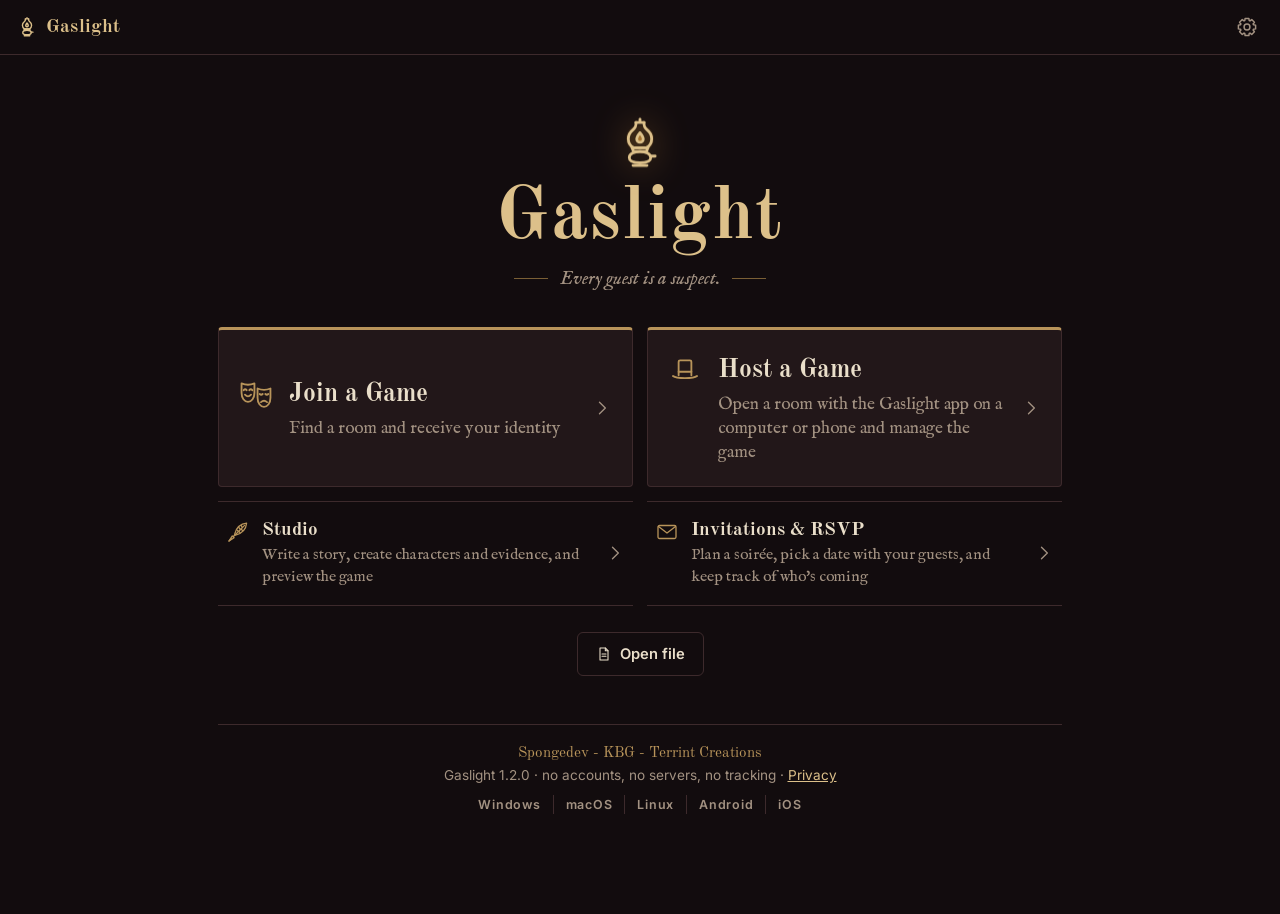
==== commit c4f3ae83: "V.1.2.0 Forgot to update for a while" ====
--- a/index.html
+++ b/index.html
@@ -43,7 +43,7 @@
         document.getElementById('app-manifest').href = './manifest-' + k + '.webmanifest';
       } } catch (e) {}
     </script>
-    <script type="module" crossorigin src="./assets/index-KgUZdwRr.js"></script>
+    <script type="module" crossorigin src="./assets/index-BzYltjnG.js"></script>
     <link rel="modulepreload" crossorigin href="./assets/rolldown-runtime-XKyaHtl9.js">
     <link rel="modulepreload" crossorigin href="./assets/protocol-CmNyTa8n.js">
     <link rel="modulepreload" crossorigin href="./assets/storage-Dh5yZzN6.js">
@@ -51,7 +51,7 @@
     <link rel="modulepreload" crossorigin href="./assets/dist-CDXC8zqu.js">
     <link rel="modulepreload" crossorigin href="./assets/QrScanner-C7htalhG.js">
     <link rel="modulepreload" crossorigin href="./assets/crypto-c-3-rz_M.js">
-    <link rel="stylesheet" crossorigin href="./assets/index-DDGx7q5j.css">
+    <link rel="stylesheet" crossorigin href="./assets/index-BkE43K80.css">
   </head>
   <body>
     <div id="root"></div>
--- a/assets/index-BkE43K80.css
+++ b/assets/index-BkE43K80.css
@@ -0,0 +1 @@
+@font-face{font-family:Special Elite;font-style:normal;font-display:swap;font-weight:400;src:url(./special-elite-latin-ext-400-normal-ChcxYnmu.woff2)format("woff2"),url(./special-elite-latin-ext-400-normal-CaJZjSVf.woff)format("woff");unicode-range:U+100-2BA,U+2BD-2C5,U+2C7-2CC,U+2CE-2D7,U+2DD-2FF,U+304,U+308,U+329,U+1D00-1DBF,U+1E00-1E9F,U+1EF2-1EFF,U+2020,U+20A0-20AB,U+20AD-20C0,U+2113,U+2C60-2C7F,U+A720-A7FF}@font-face{font-family:Special Elite;font-style:normal;font-display:swap;font-weight:400;src:url(./special-elite-latin-400-normal-YjDd9tmf.woff2)format("woff2"),url(./special-elite-latin-400-normal-BtSRmyJ6.woff)format("woff");unicode-range:U+??,U+131,U+152-153,U+2BB-2BC,U+2C6,U+2DA,U+2DC,U+304,U+308,U+329,U+2000-206F,U+20AC,U+2122,U+2191,U+2193,U+2212,U+2215,U+FEFF,U+FFFD}@font-face{font-family:IM Fell English;font-style:normal;font-display:swap;font-weight:400;src:url(./im-fell-english-latin-400-normal-BhowGHCQ.woff2)format("woff2"),url(./im-fell-english-latin-400-normal-CxhBQSzl.woff)format("woff");unicode-range:U+??,U+131,U+152-153,U+2BB-2BC,U+2C6,U+2DA,U+2DC,U+304,U+308,U+329,U+2000-206F,U+20AC,U+2122,U+2191,U+2193,U+2212,U+2215,U+FEFF,U+FFFD}@font-face{font-family:IM Fell English;font-style:italic;font-display:swap;font-weight:400;src:url(./im-fell-english-latin-400-italic-DD_ylKHZ.woff2)format("woff2"),url(./im-fell-english-latin-400-italic-hN89MLGX.woff)format("woff");unicode-range:U+??,U+131,U+152-153,U+2BB-2BC,U+2C6,U+2DA,U+2DC,U+304,U+308,U+329,U+2000-206F,U+20AC,U+2122,U+2191,U+2193,U+2212,U+2215,U+FEFF,U+FFFD}@font-face{font-family:Cinzel;font-style:normal;font-display:swap;font-weight:400;src:url(./cinzel-latin-ext-400-normal-XQK_CSAr.woff2)format("woff2"),url(./cinzel-latin-ext-400-normal-DJ0Lq8y-.woff)format("woff");unicode-range:U+100-2BA,U+2BD-2C5,U+2C7-2CC,U+2CE-2D7,U+2DD-2FF,U+304,U+308,U+329,U+1D00-1DBF,U+1E00-1E9F,U+1EF2-1EFF,U+2020,U+20A0-20AB,U+20AD-20C0,U+2113,U+2C60-2C7F,U+A720-A7FF}@font-face{font-family:Cinzel;font-style:normal;font-display:swap;font-weight:400;src:url(./cinzel-latin-400-normal-DnUIPmzd.woff2)format("woff2"),url(./cinzel-latin-400-normal-C8jUSQqm.woff)format("woff");unicode-range:U+??,U+131,U+152-153,U+2BB-2BC,U+2C6,U+2DA,U+2DC,U+304,U+308,U+329,U+2000-206F,U+20AC,U+2122,U+2191,U+2193,U+2212,U+2215,U+FEFF,U+FFFD}@font-face{font-family:Cinzel;font-style:normal;font-display:swap;font-weight:600;src:url(./cinzel-latin-ext-600-normal-BEFdM_VE.woff2)format("woff2"),url(./cinzel-latin-ext-600-normal-BY9Mq9iK.woff)format("woff");unicode-range:U+100-2BA,U+2BD-2C5,U+2C7-2CC,U+2CE-2D7,U+2DD-2FF,U+304,U+308,U+329,U+1D00-1DBF,U+1E00-1E9F,U+1EF2-1EFF,U+2020,U+20A0-20AB,U+20AD-20C0,U+2113,U+2C60-2C7F,U+A720-A7FF}@font-face{font-family:Cinzel;font-style:normal;font-display:swap;font-weight:600;src:url(./cinzel-latin-600-normal-Dd5YO2UX.woff2)format("woff2"),url(./cinzel-latin-600-normal-CH_LB4su.woff)format("woff");unicode-range:U+??,U+131,U+152-153,U+2BB-2BC,U+2C6,U+2DA,U+2DC,U+304,U+308,U+329,U+2000-206F,U+20AC,U+2122,U+2191,U+2193,U+2212,U+2215,U+FEFF,U+FFFD}@font-face{font-family:Cinzel;font-style:normal;font-display:swap;font-weight:700;src:url(./cinzel-latin-ext-700-normal-C24KFjuG.woff2)format("woff2"),url(./cinzel-latin-ext-700-normal-CORa-yIv.woff)format("woff");unicode-range:U+100-2BA,U+2BD-2C5,U+2C7-2CC,U+2CE-2D7,U+2DD-2FF,U+304,U+308,U+329,U+1D00-1DBF,U+1E00-1E9F,U+1EF2-1EFF,U+2020,U+20A0-20AB,U+20AD-20C0,U+2113,U+2C60-2C7F,U+A720-A7FF}@font-face{font-family:Cinzel;font-style:normal;font-display:swap;font-weight:700;src:url(./cinzel-latin-700-normal-Dkw14w9r.woff2)format("woff2"),url(./cinzel-latin-700-normal-C-gK7hA8.woff)format("woff");unicode-range:U+??,U+131,U+152-153,U+2BB-2BC,U+2C6,U+2DA,U+2DC,U+304,U+308,U+329,U+2000-206F,U+20AC,U+2122,U+2191,U+2193,U+2212,U+2215,U+FEFF,U+FFFD}@font-face{font-family:Playfair Display;font-style:normal;font-display:swap;font-weight:400;src:url(./playfair-display-cyrillic-400-normal-CjW2EstV.woff2)format("woff2"),url(./playfair-display-cyrillic-400-normal-ZiRag6zj.woff)format("woff");unicode-range:U+301,U+400-45F,U+490-491,U+4B0-4B1,U+2116}@font-face{font-family:Playfair Display;font-style:normal;font-display:swap;font-weight:400;src:url(./playfair-display-vietnamese-400-normal-BV2APVTb.woff2)format("woff2"),url(./playfair-display-vietnamese-400-normal-BbvUAu4N.woff)format("woff");unicode-range:U+102-103,U+110-111,U+128-129,U+168-169,U+1A0-1A1,U+1AF-1B0,U+300-301,U+303-304,U+308-309,U+323,U+329,U+1EA0-1EF9,U+20AB}@font-face{font-family:Playfair Display;font-style:normal;font-display:swap;font-weight:400;src:url(./playfair-display-latin-ext-400-normal-BxlSGspa.woff2)format("woff2"),url(./playfair-display-latin-ext-400-normal-qdZwdvNS.woff)format("woff");unicode-range:U+100-2BA,U+2BD-2C5,U+2C7-2CC,U+2CE-2D7,U+2DD-2FF,U+304,U+308,U+329,U+1D00-1DBF,U+1E00-1E9F,U+1EF2-1EFF,U+2020,U+20A0-20AB,U+20AD-20C0,U+2113,U+2C60-2C7F,U+A720-A7FF}@font-face{font-family:Playfair Display;font-style:normal;font-display:swap;font-weight:400;src:url(./playfair-display-latin-400-normal-CFtfchNt.woff2)format("woff2"),url(./playfair-display-latin-400-normal-DHYHbkg3.woff)format("woff");unicode-range:U+??,U+131,U+152-153,U+2BB-2BC,U+2C6,U+2DA,U+2DC,U+304,U+308,U+329,U+2000-206F,U+20AC,U+2122,U+2191,U+2193,U+2212,U+2215,U+FEFF,U+FFFD}@font-face{font-family:Limelight;font-style:normal;font-display:swap;font-weight:400;src:url(./limelight-latin-ext-400-normal-DPzC3ZDG.woff2)format("woff2"),url(./limelight-latin-ext-400-normal-DFpXQSBH.woff)format("woff");unicode-range:U+100-2BA,U+2BD-2C5,U+2C7-2CC,U+2CE-2D7,U+2DD-2FF,U+304,U+308,U+329,U+1D00-1DBF,U+1E00-1E9F,U+1EF2-1EFF,U+2020,U+20A0-20AB,U+20AD-20C0,U+2113,U+2C60-2C7F,U+A720-A7FF}@font-face{font-family:Limelight;font-style:normal;font-display:swap;font-weight:400;src:url(./limelight-latin-400-normal-CvlMCR9p.woff2)format("woff2"),url(./limelight-latin-400-normal-d7qCOV8D.woff)format("woff");unicode-range:U+??,U+131,U+152-153,U+2BB-2BC,U+2C6,U+2DA,U+2DC,U+304,U+308,U+329,U+2000-206F,U+20AC,U+2122,U+2191,U+2193,U+2212,U+2215,U+FEFF,U+FFFD}@font-face{font-family:Inter;font-style:normal;font-display:swap;font-weight:400;src:url(./inter-cyrillic-ext-400-normal-BQZuk6qB.woff2)format("woff2"),url(./inter-cyrillic-ext-400-normal-DQukG94-.woff)format("woff");unicode-range:U+460-52F,U+1C80-1C8A,U+20B4,U+2DE0-2DFF,U+A640-A69F,U+FE2E-FE2F}@font-face{font-family:Inter;font-style:normal;font-display:swap;font-weight:400;src:url(./inter-cyrillic-400-normal-obahsSVq.woff2)format("woff2"),url(./inter-cyrillic-400-normal-HOLc17fK.woff)format("woff");unicode-range:U+301,U+400-45F,U+490-491,U+4B0-4B1,U+2116}@font-face{font-family:Inter;font-style:normal;font-display:swap;font-weight:400;src:url(./inter-greek-ext-400-normal-DGGRlc-M.woff2)format("woff2"),url(./inter-greek-ext-400-normal-KugGGMne.woff)format("woff");unicode-range:U+1F??}@font-face{font-family:Inter;font-style:normal;font-display:swap;font-weight:400;src:url(./inter-greek-400-normal-B4URO6DV.woff2)format("woff2"),url(./inter-greek-400-normal-q2sYcFCs.woff)format("woff");unicode-range:U+370-377,U+37A-37F,U+384-38A,U+38C,U+38E-3A1,U+3A3-3FF}@font-face{font-family:Inter;font-style:normal;font-display:swap;font-weight:400;src:url(./inter-vietnamese-400-normal-DMkecbls.woff2)format("woff2"),url(./inter-vietnamese-400-normal-Bbgyi5SW.woff)format("woff");unicode-range:U+102-103,U+110-111,U+128-129,U+168-169,U+1A0-1A1,U+1AF-1B0,U+300-301,U+303-304,U+308-309,U+323,U+329,U+1EA0-1EF9,U+20AB}@font-face{font-family:Inter;font-style:normal;font-display:swap;font-weight:400;src:url(./inter-latin-ext-400-normal-C1nco2VV.woff2)format("woff2"),url(./inter-latin-ext-400-normal-77YHD8bZ.woff)format("woff");unicode-range:U+100-2BA,U+2BD-2C5,U+2C7-2CC,U+2CE-2D7,U+2DD-2FF,U+304,U+308,U+329,U+1D00-1DBF,U+1E00-1E9F,U+1EF2-1EFF,U+2020,U+20A0-20AB,U+20AD-20C0,U+2113,U+2C60-2C7F,U+A720-A7FF}@font-face{font-family:Inter;font-style:normal;font-display:swap;font-weight:400;src:url(./inter-latin-400-normal-C38fXH4l.woff2)format("woff2"),url(./inter-latin-400-normal-CyCys3Eg.woff)format("woff");unicode-range:U+??,U+131,U+152-153,U+2BB-2BC,U+2C6,U+2DA,U+2DC,U+304,U+308,U+329,U+2000-206F,U+20AC,U+2122,U+2191,U+2193,U+2212,U+2215,U+FEFF,U+FFFD}@font-face{font-family:Inter;font-style:normal;font-display:swap;font-weight:600;src:url(./inter-cyrillic-ext-600-normal-Dfes3d0z.woff2)format("woff2"),url(./inter-cyrillic-ext-600-normal-Bcila6Z-.woff)format("woff");unicode-range:U+460-52F,U+1C80-1C8A,U+20B4,U+2DE0-2DFF,U+A640-A69F,U+FE2E-FE2F}@font-face{font-family:Inter;font-style:normal;font-display:swap;font-weight:600;src:url(./inter-cyrillic-600-normal-CWCymEST.woff2)format("woff2"),url(./inter-cyrillic-600-normal-4D_pXhcN.woff)format("woff");unicode-range:U+301,U+400-45F,U+490-491,U+4B0-4B1,U+2116}@font-face{font-family:Inter;font-style:normal;font-display:swap;font-weight:600;src:url(./inter-greek-ext-600-normal-DRtmH8MT.woff2)format("woff2"),url(./inter-greek-ext-600-normal-B8X0CLgF.woff)format("woff");unicode-range:U+1F??}@font-face{font-family:Inter;font-style:normal;font-display:swap;font-weight:600;src:url(./inter-greek-600-normal-plRanbMR.woff2)format("woff2"),url(./inter-greek-600-normal-BZpKdvQh.woff)format("woff");unicode-range:U+370-377,U+37A-37F,U+384-38A,U+38C,U+38E-3A1,U+3A3-3FF}@font-face{font-family:Inter;font-style:normal;font-display:swap;font-weight:600;src:url(./inter-vietnamese-600-normal-Cc8MFFhd.woff2)format("woff2"),url(./inter-vietnamese-600-normal-BuLX-rYi.woff)format("woff");unicode-range:U+102-103,U+110-111,U+128-129,U+168-169,U+1A0-1A1,U+1AF-1B0,U+300-301,U+303-304,U+308-309,U+323,U+329,U+1EA0-1EF9,U+20AB}@font-face{font-family:Inter;font-style:normal;font-display:swap;font-weight:600;src:url(./inter-latin-ext-600-normal-D2bJ5OIk.woff2)format("woff2"),url(./inter-latin-ext-600-normal-CIVaiw4L.woff)format("woff");unicode-range:U+100-2BA,U+2BD-2C5,U+2C7-2CC,U+2CE-2D7,U+2DD-2FF,U+304,U+308,U+329,U+1D00-1DBF,U+1E00-1E9F,U+1EF2-1EFF,U+2020,U+20A0-20AB,U+20AD-20C0,U+2113,U+2C60-2C7F,U+A720-A7FF}@font-face{font-family:Inter;font-style:normal;font-display:swap;font-weight:600;src:url(./inter-latin-600-normal-LgqL8muc.woff2)format("woff2"),url(./inter-latin-600-normal-CiBQ2DWP.woff)format("woff");unicode-range:U+??,U+131,U+152-153,U+2BB-2BC,U+2C6,U+2DA,U+2DC,U+304,U+308,U+329,U+2000-206F,U+20AC,U+2122,U+2191,U+2193,U+2212,U+2215,U+FEFF,U+FFFD}@font-face{font-family:Inter;font-style:normal;font-display:swap;font-weight:700;src:url(./inter-cyrillic-ext-700-normal-BjwYoWNd.woff2)format("woff2"),url(./inter-cyrillic-ext-700-normal-LO58E6JB.woff)format("woff");unicode-range:U+460-52F,U+1C80-1C8A,U+20B4,U+2DE0-2DFF,U+A640-A69F,U+FE2E-FE2F}@font-face{font-family:Inter;font-style:normal;font-display:swap;font-weight:700;src:url(./inter-cyrillic-700-normal-CjBOestx.woff2)format("woff2"),url(./inter-cyrillic-700-normal-DrXBdSj3.woff)format("woff");unicode-range:U+301,U+400-45F,U+490-491,U+4B0-4B1,U+2116}@font-face{font-family:Inter;font-style:normal;font-display:swap;font-weight:700;src:url(./inter-greek-ext-700-normal-qfdV9bQt.woff2)format("woff2"),url(./inter-greek-ext-700-normal-BoQ6DsYi.woff)format("woff");unicode-range:U+1F??}@font-face{font-family:Inter;font-style:normal;font-display:swap;font-weight:700;src:url(./inter-greek-700-normal-C3JjAnD8.woff2)format("woff2"),url(./inter-greek-700-normal-BUv2fZ6O.woff)format("woff");unicode-range:U+370-377,U+37A-37F,U+384-38A,U+38C,U+38E-3A1,U+3A3-3FF}@font-face{font-family:Inter;font-style:normal;font-display:swap;font-weight:700;src:url(./inter-vietnamese-700-normal-DlLaEgI2.woff2)format("woff2"),url(./inter-vietnamese-700-normal-BZaoP0fm.woff)format("woff");unicode-range:U+102-103,U+110-111,U+128-129,U+168-169,U+1A0-1A1,U+1AF-1B0,U+300-301,U+303-304,U+308-309,U+323,U+329,U+1EA0-1EF9,U+20AB}@font-face{font-family:Inter;font-style:normal;font-display:swap;font-weight:700;src:url(./inter-latin-ext-700-normal-Ca8adRJv.woff2)format("woff2"),url(./inter-latin-ext-700-normal-TidjK2hL.woff)format("woff");unicode-range:U+100-2BA,U+2BD-2C5,U+2C7-2CC,U+2CE-2D7,U+2DD-2FF,U+304,U+308,U+329,U+1D00-1DBF,U+1E00-1E9F,U+1EF2-1EFF,U+2020,U+20A0-20AB,U+20AD-20C0,U+2113,U+2C60-2C7F,U+A720-A7FF}@font-face{font-family:Inter;font-style:normal;font-display:swap;font-weight:700;src:url(./inter-latin-700-normal-Yt3aPRUw.woff2)format("woff2"),url(./inter-latin-700-normal-BLAVimhd.woff)format("woff");unicode-range:U+??,U+131,U+152-153,U+2BB-2BC,U+2C6,U+2DA,U+2DC,U+304,U+308,U+329,U+2000-206F,U+20AC,U+2122,U+2191,U+2193,U+2212,U+2215,U+FEFF,U+FFFD}@font-face{font-family:Courier Prime;font-style:normal;font-display:swap;font-weight:400;src:url(./courier-prime-latin-ext-400-normal-B-EsvyE4.woff2)format("woff2"),url(./courier-prime-latin-ext-400-normal-CKOCNFvK.woff)format("woff");unicode-range:U+100-2BA,U+2BD-2C5,U+2C7-2CC,U+2CE-2D7,U+2DD-2FF,U+304,U+308,U+329,U+1D00-1DBF,U+1E00-1E9F,U+1EF2-1EFF,U+2020,U+20A0-20AB,U+20AD-20C0,U+2113,U+2C60-2C7F,U+A720-A7FF}@font-face{font-family:Courier Prime;font-style:normal;font-display:swap;font-weight:400;src:url(./courier-prime-latin-400-normal-BbyBr73r.woff2)format("woff2"),url(./courier-prime-latin-400-normal-BAlbUm6l.woff)format("woff");unicode-range:U+??,U+131,U+152-153,U+2BB-2BC,U+2C6,U+2DA,U+2DC,U+304,U+308,U+329,U+2000-206F,U+20AC,U+2122,U+2191,U+2193,U+2212,U+2215,U+FEFF,U+FFFD}@font-face{font-family:Courier Prime;font-style:normal;font-display:swap;font-weight:700;src:url(./courier-prime-latin-ext-700-normal-ByMJlNdM.woff2)format("woff2"),url(./courier-prime-latin-ext-700-normal-BIFoAzHx.woff)format("woff");unicode-range:U+100-2BA,U+2BD-2C5,U+2C7-2CC,U+2CE-2D7,U+2DD-2FF,U+304,U+308,U+329,U+1D00-1DBF,U+1E00-1E9F,U+1EF2-1EFF,U+2020,U+20A0-20AB,U+20AD-20C0,U+2113,U+2C60-2C7F,U+A720-A7FF}@font-face{font-family:Courier Prime;font-style:normal;font-display:swap;font-weight:700;src:url(./courier-prime-latin-700-normal-D1YCjmaD.woff2)format("woff2"),url(./courier-prime-latin-700-normal-CVvp4Sof.woff)format("woff");unicode-range:U+??,U+131,U+152-153,U+2BB-2BC,U+2C6,U+2DA,U+2DC,U+304,U+308,U+329,U+2000-206F,U+20AC,U+2122,U+2191,U+2193,U+2212,U+2215,U+FEFF,U+FFFD}@font-face{font-family:EB Garamond;font-style:normal;font-display:swap;font-weight:400;src:url(./eb-garamond-cyrillic-ext-400-normal-o8fRvAFQ.woff2)format("woff2"),url(./eb-garamond-cyrillic-ext-400-normal-DG8lny6_.woff)format("woff");unicode-range:U+460-52F,U+1C80-1C8A,U+20B4,U+2DE0-2DFF,U+A640-A69F,U+FE2E-FE2F}@font-face{font-family:EB Garamond;font-style:normal;font-display:swap;font-weight:400;src:url(./eb-garamond-cyrillic-400-normal-DDLP67lu.woff2)format("woff2"),url(./eb-garamond-cyrillic-400-normal-C0kVTdou.woff)format("woff");unicode-range:U+301,U+400-45F,U+490-491,U+4B0-4B1,U+2116}@font-face{font-family:EB Garamond;font-style:normal;font-display:swap;font-weight:400;src:url(./eb-garamond-greek-ext-400-normal-K8pwR3tn.woff2)format("woff2"),url(./eb-garamond-greek-ext-400-normal-BaZl8BIK.woff)format("woff");unicode-range:U+1F??}@font-face{font-family:EB Garamond;font-style:normal;font-display:swap;font-weight:400;src:url(./eb-garamond-greek-400-normal-CVAbzS9p.woff2)format("woff2"),url(./eb-garamond-greek-400-normal-d4JlP2QH.woff)format("woff");unicode-range:U+370-377,U+37A-37F,U+384-38A,U+38C,U+38E-3A1,U+3A3-3FF}@font-face{font-family:EB Garamond;font-style:normal;font-display:swap;font-weight:400;src:url(./eb-garamond-vietnamese-400-normal-CLvJdMEL.woff2)format("woff2"),url(./eb-garamond-vietnamese-400-normal-ifvNSiWx.woff)format("woff");unicode-range:U+102-103,U+110-111,U+128-129,U+168-169,U+1A0-1A1,U+1AF-1B0,U+300-301,U+303-304,U+308-309,U+323,U+329,U+1EA0-1EF9,U+20AB}@font-face{font-family:EB Garamond;font-style:normal;font-display:swap;font-weight:400;src:url(./eb-garamond-latin-ext-400-normal-o4A__6QZ.woff2)format("woff2"),url(./eb-garamond-latin-ext-400-normal-B4EmgUmt.woff)format("woff");unicode-range:U+100-2BA,U+2BD-2C5,U+2C7-2CC,U+2CE-2D7,U+2DD-2FF,U+304,U+308,U+329,U+1D00-1DBF,U+1E00-1E9F,U+1EF2-1EFF,U+2020,U+20A0-20AB,U+20AD-20C0,U+2113,U+2C60-2C7F,U+A720-A7FF}@font-face{font-family:EB Garamond;font-style:normal;font-display:swap;font-weight:400;src:url(./eb-garamond-latin-400-normal-BCNrxLz_.woff2)format("woff2"),url(./eb-garamond-latin-400-normal-maQnHeKB.woff)format("woff");unicode-range:U+??,U+131,U+152-153,U+2BB-2BC,U+2C6,U+2DA,U+2DC,U+304,U+308,U+329,U+2000-206F,U+20AC,U+2122,U+2191,U+2193,U+2212,U+2215,U+FEFF,U+FFFD}@font-face{font-family:EB Garamond;font-style:italic;font-display:swap;font-weight:400;src:url(./eb-garamond-cyrillic-ext-400-italic-Bz1w3xqM.woff2)format("woff2"),url(./eb-garamond-cyrillic-ext-400-italic-CYS3phfl.woff)format("woff");unicode-range:U+460-52F,U+1C80-1C8A,U+20B4,U+2DE0-2DFF,U+A640-A69F,U+FE2E-FE2F}@font-face{font-family:EB Garamond;font-style:italic;font-display:swap;font-weight:400;src:url(./eb-garamond-cyrillic-400-italic-BGIwiowF.woff2)format("woff2"),url(./eb-garamond-cyrillic-400-italic-BZInx2ys.woff)format("woff");unicode-range:U+301,U+400-45F,U+490-491,U+4B0-4B1,U+2116}@font-face{font-family:EB Garamond;font-style:italic;font-display:swap;font-weight:400;src:url(./eb-garamond-greek-ext-400-italic-CHZOQEtG.woff2)format("woff2"),url(./eb-garamond-greek-ext-400-italic-BL1XYHtS.woff)format("woff");unicode-range:U+1F??}@font-face{font-family:EB Garamond;font-style:italic;font-display:swap;font-weight:400;src:url(./eb-garamond-greek-400-italic-Dqr5KC66.woff2)format("woff2"),url(./eb-garamond-greek-400-italic-BamGE6QP.woff)format("woff");unicode-range:U+370-377,U+37A-37F,U+384-38A,U+38C,U+38E-3A1,U+3A3-3FF}@font-face{font-family:EB Garamond;font-style:italic;font-display:swap;font-weight:400;src:url(./eb-garamond-vietnamese-400-italic-DQ8HKnks.woff2)format("woff2"),url(./eb-garamond-vietnamese-400-italic-ORtyMVfw.woff)format("woff");unicode-range:U+102-103,U+110-111,U+128-129,U+168-169,U+1A0-1A1,U+1AF-1B0,U+300-301,U+303-304,U+308-309,U+323,U+329,U+1EA0-1EF9,U+20AB}@font-face{font-family:EB Garamond;font-style:italic;font-display:swap;font-weight:400;src:url(./eb-garamond-latin-ext-400-italic-V7s3nWfX.woff2)format("woff2"),url(./eb-garamond-latin-ext-400-italic-DUSsnRSD.woff)format("woff");unicode-range:U+100-2BA,U+2BD-2C5,U+2C7-2CC,U+2CE-2D7,U+2DD-2FF,U+304,U+308,U+329,U+1D00-1DBF,U+1E00-1E9F,U+1EF2-1EFF,U+2020,U+20A0-20AB,U+20AD-20C0,U+2113,U+2C60-2C7F,U+A720-A7FF}@font-face{font-family:EB Garamond;font-style:italic;font-display:swap;font-weight:400;src:url(./eb-garamond-latin-400-italic-DSEbMgZu.woff2)format("woff2"),url(./eb-garamond-latin-400-italic-CDFyLPXJ.woff)format("woff");unicode-range:U+??,U+131,U+152-153,U+2BB-2BC,U+2C6,U+2DA,U+2DC,U+304,U+308,U+329,U+2000-206F,U+20AC,U+2122,U+2191,U+2193,U+2212,U+2215,U+FEFF,U+FFFD}@font-face{font-family:EB Garamond;font-style:normal;font-display:swap;font-weight:600;src:url(./eb-garamond-cyrillic-ext-600-normal-cjIjEMm6.woff2)format("woff2"),url(./eb-garamond-cyrillic-ext-600-normal-b6vuEf1e.woff)format("woff");unicode-range:U+460-52F,U+1C80-1C8A,U+20B4,U+2DE0-2DFF,U+A640-A69F,U+FE2E-FE2F}@font-face{font-family:EB Garamond;font-style:normal;font-display:swap;font-weight:600;src:url(./eb-garamond-cyrillic-600-normal-CHfC3jm-.woff2)format("woff2"),url(./eb-garamond-cyrillic-600-normal-koFutDBv.woff)format("woff");unicode-range:U+301,U+400-45F,U+490-491,U+4B0-4B1,U+2116}@font-face{font-family:EB Garamond;font-style:normal;font-display:swap;font-weight:600;src:url(./eb-garamond-greek-ext-600-normal-B6KG6Acg.woff2)format("woff2"),url(./eb-garamond-greek-ext-600-normal-DzPSPp8W.woff)format("woff");unicode-range:U+1F??}@font-face{font-family:EB Garamond;font-style:normal;font-display:swap;font-weight:600;src:url(./eb-garamond-greek-600-normal--vWuDlyL.woff2)format("woff2"),url(./eb-garamond-greek-600-normal-JScKXZBq.woff)format("woff");unicode-range:U+370-377,U+37A-37F,U+384-38A,U+38C,U+38E-3A1,U+3A3-3FF}@font-face{font-family:EB Garamond;font-style:normal;font-display:swap;font-weight:600;src:url(./eb-garamond-vietnamese-600-normal-Dmi8L14S.woff2)format("woff2"),url(./eb-garamond-vietnamese-600-normal-DgZMCD0h.woff)format("woff");unicode-range:U+102-103,U+110-111,U+128-129,U+168-169,U+1A0-1A1,U+1AF-1B0,U+300-301,U+303-304,U+308-309,U+323,U+329,U+1EA0-1EF9,U+20AB}@font-face{font-family:EB Garamond;font-style:normal;font-display:swap;font-weight:600;src:url(./eb-garamond-latin-ext-600-normal-CrweTMKz.woff2)format("woff2"),url(./eb-garamond-latin-ext-600-normal-CoWPx8v4.woff)format("woff");unicode-range:U+100-2BA,U+2BD-2C5,U+2C7-2CC,U+2CE-2D7,U+2DD-2FF,U+304,U+308,U+329,U+1D00-1DBF,U+1E00-1E9F,U+1EF2-1EFF,U+2020,U+20A0-20AB,U+20AD-20C0,U+2113,U+2C60-2C7F,U+A720-A7FF}@font-face{font-family:EB Garamond;font-style:normal;font-display:swap;font-weight:600;src:url(./eb-garamond-latin-600-normal-DHwxsLHv.woff2)format("woff2"),url(./eb-garamond-latin-600-normal-xCe6GkOx.woff)format("woff");unicode-range:U+??,U+131,U+152-153,U+2BB-2BC,U+2C6,U+2DA,U+2DC,U+304,U+308,U+329,U+2000-206F,U+20AC,U+2122,U+2191,U+2193,U+2212,U+2215,U+FEFF,U+FFFD}@font-face{font-family:Cormorant Garamond;font-style:normal;font-display:swap;font-weight:400;src:url(./cormorant-garamond-cyrillic-ext-400-normal-W3Dto7M0.woff2)format("woff2"),url(./cormorant-garamond-cyrillic-ext-400-normal-DLdKLAvx.woff)format("woff");unicode-range:U+460-52F,U+1C80-1C8A,U+20B4,U+2DE0-2DFF,U+A640-A69F,U+FE2E-FE2F}@font-face{font-family:Cormorant Garamond;font-style:normal;font-display:swap;font-weight:400;src:url(./cormorant-garamond-cyrillic-400-normal-DD2KOZkl.woff2)format("woff2"),url(./cormorant-garamond-cyrillic-400-normal-CVFrM67f.woff)format("woff");unicode-range:U+301,U+400-45F,U+490-491,U+4B0-4B1,U+2116}@font-face{font-family:Cormorant Garamond;font-style:normal;font-display:swap;font-weight:400;src:url(./cormorant-garamond-vietnamese-400-normal-6K-YXo6g.woff2)format("woff2"),url(./cormorant-garamond-vietnamese-400-normal-4uxlocMh.woff)format("woff");unicode-range:U+102-103,U+110-111,U+128-129,U+168-169,U+1A0-1A1,U+1AF-1B0,U+300-301,U+303-304,U+308-309,U+323,U+329,U+1EA0-1EF9,U+20AB}@font-face{font-family:Cormorant Garamond;font-style:normal;font-display:swap;font-weight:400;src:url(./cormorant-garamond-latin-ext-400-normal-Drx2k2n9.woff2)format("woff2"),url(./cormorant-garamond-latin-ext-400-normal-uvC0WHQr.woff)format("woff");unicode-range:U+100-2BA,U+2BD-2C5,U+2C7-2CC,U+2CE-2D7,U+2DD-2FF,U+304,U+308,U+329,U+1D00-1DBF,U+1E00-1E9F,U+1EF2-1EFF,U+2020,U+20A0-20AB,U+20AD-20C0,U+2113,U+2C60-2C7F,U+A720-A7FF}@font-face{font-family:Cormorant Garamond;font-style:normal;font-display:swap;font-weight:400;src:url(./cormorant-garamond-latin-400-normal-B-1hWBU7.woff2)format("woff2"),url(./cormorant-garamond-latin-400-normal-B7YtguxJ.woff)format("woff");unicode-range:U+??,U+131,U+152-153,U+2BB-2BC,U+2C6,U+2DA,U+2DC,U+304,U+308,U+329,U+2000-206F,U+20AC,U+2122,U+2191,U+2193,U+2212,U+2215,U+FEFF,U+FFFD}@font-face{font-family:Cormorant Garamond;font-style:italic;font-display:swap;font-weight:400;src:url(./cormorant-garamond-cyrillic-ext-400-italic-BEGvmv_3.woff2)format("woff2"),url(./cormorant-garamond-cyrillic-ext-400-italic-C_Uk1MUY.woff)format("woff");unicode-range:U+460-52F,U+1C80-1C8A,U+20B4,U+2DE0-2DFF,U+A640-A69F,U+FE2E-FE2F}@font-face{font-family:Cormorant Garamond;font-style:italic;font-display:swap;font-weight:400;src:url(./cormorant-garamond-cyrillic-400-italic-D3GtrbRZ.woff2)format("woff2"),url(./cormorant-garamond-cyrillic-400-italic-AH1vqu4S.woff)format("woff");unicode-range:U+301,U+400-45F,U+490-491,U+4B0-4B1,U+2116}@font-face{font-family:Cormorant Garamond;font-style:italic;font-display:swap;font-weight:400;src:url(./cormorant-garamond-vietnamese-400-italic-BoXDRTEW.woff2)format("woff2"),url(./cormorant-garamond-vietnamese-400-italic-CJpMwFnN.woff)format("woff");unicode-range:U+102-103,U+110-111,U+128-129,U+168-169,U+1A0-1A1,U+1AF-1B0,U+300-301,U+303-304,U+308-309,U+323,U+329,U+1EA0-1EF9,U+20AB}@font-face{font-family:Cormorant Garamond;font-style:italic;font-display:swap;font-weight:400;src:url(./cormorant-garamond-latin-ext-400-italic-BdEzgT7i.woff2)format("woff2"),url(./cormorant-garamond-latin-ext-400-italic-CQvLaSWn.woff)format("woff");unicode-range:U+100-2BA,U+2BD-2C5,U+2C7-2CC,U+2CE-2D7,U+2DD-2FF,U+304,U+308,U+329,U+1D00-1DBF,U+1E00-1E9F,U+1EF2-1EFF,U+2020,U+20A0-20AB,U+20AD-20C0,U+2113,U+2C60-2C7F,U+A720-A7FF}@font-face{font-family:Cormorant Garamond;font-style:italic;font-display:swap;font-weight:400;src:url(./cormorant-garamond-latin-400-italic-Dc_OZ8oc.woff2)format("woff2"),url(./cormorant-garamond-latin-400-italic-BLh7T8o8.woff)format("woff");unicode-range:U+??,U+131,U+152-153,U+2BB-2BC,U+2C6,U+2DA,U+2DC,U+304,U+308,U+329,U+2000-206F,U+20AC,U+2122,U+2191,U+2193,U+2212,U+2215,U+FEFF,U+FFFD}@font-face{font-family:Cormorant Garamond;font-style:normal;font-display:swap;font-weight:600;src:url(./cormorant-garamond-cyrillic-ext-600-normal-BMhMHfrj.woff2)format("woff2"),url(./cormorant-garamond-cyrillic-ext-600-normal-CsIYWmWK.woff)format("woff");unicode-range:U+460-52F,U+1C80-1C8A,U+20B4,U+2DE0-2DFF,U+A640-A69F,U+FE2E-FE2F}@font-face{font-family:Cormorant Garamond;font-style:normal;font-display:swap;font-weight:600;src:url(./cormorant-garamond-cyrillic-600-normal-C2atO-64.woff2)format("woff2"),url(./cormorant-garamond-cyrillic-600-normal-FNmA3REe.woff)format("woff");unicode-range:U+301,U+400-45F,U+490-491,U+4B0-4B1,U+2116}@font-face{font-family:Cormorant Garamond;font-style:normal;font-display:swap;font-weight:600;src:url(./cormorant-garamond-vietnamese-600-normal-BoXdMtcr.woff2)format("woff2"),url(./cormorant-garamond-vietnamese-600-normal-C4HEjEaf.woff)format("woff");unicode-range:U+102-103,U+110-111,U+128-129,U+168-169,U+1A0-1A1,U+1AF-1B0,U+300-301,U+303-304,U+308-309,U+323,U+329,U+1EA0-1EF9,U+20AB}@font-face{font-family:Cormorant Garamond;font-style:normal;font-display:swap;font-weight:600;src:url(./cormorant-garamond-latin-ext-600-normal-DaBc-lu7.woff2)format("woff2"),url(./cormorant-garamond-latin-ext-600-normal-Dk3-quAP.woff)format("woff");unicode-range:U+100-2BA,U+2BD-2C5,U+2C7-2CC,U+2CE-2D7,U+2DD-2FF,U+304,U+308,U+329,U+1D00-1DBF,U+1E00-1E9F,U+1EF2-1EFF,U+2020,U+20A0-20AB,U+20AD-20C0,U+2113,U+2C60-2C7F,U+A720-A7FF}@font-face{font-family:Cormorant Garamond;font-style:normal;font-display:swap;font-weight:600;src:url(./cormorant-garamond-latin-600-normal-Co1r35X9.woff2)format("woff2"),url(./cormorant-garamond-latin-600-normal-2CBVLo0M.woff)format("woff");unicode-range:U+??,U+131,U+152-153,U+2BB-2BC,U+2C6,U+2DA,U+2DC,U+304,U+308,U+329,U+2000-206F,U+20AC,U+2122,U+2191,U+2193,U+2212,U+2215,U+FEFF,U+FFFD}@font-face{font-family:UnifrakturMaguntia;font-style:normal;font-display:swap;font-weight:400;src:url(./unifrakturmaguntia-latin-400-normal-ColWi6tl.woff2)format("woff2"),url(./unifrakturmaguntia-latin-400-normal-BmHZTSVP.woff)format("woff");unicode-range:U+??,U+131,U+152-153,U+2BB-2BC,U+2C6,U+2DA,U+2DC,U+304,U+308,U+329,U+2000-206F,U+20AC,U+2122,U+2191,U+2193,U+2212,U+2215,U+FEFF,U+FFFD}@font-face{font-family:Pinyon Script;font-style:normal;font-display:swap;font-weight:400;src:url(./pinyon-script-vietnamese-400-normal-D9IEVGR9.woff2)format("woff2"),url(./pinyon-script-vietnamese-400-normal-DsnOr8jX.woff)format("woff");unicode-range:U+102-103,U+110-111,U+128-129,U+168-169,U+1A0-1A1,U+1AF-1B0,U+300-301,U+303-304,U+308-309,U+323,U+329,U+1EA0-1EF9,U+20AB}@font-face{font-family:Pinyon Script;font-style:normal;font-display:swap;font-weight:400;src:url(./pinyon-script-latin-ext-400-normal-DzUoH_k9.woff2)format("woff2"),url(./pinyon-script-latin-ext-400-normal-Cu_llAZZ.woff)format("woff");unicode-range:U+100-2BA,U+2BD-2C5,U+2C7-2CC,U+2CE-2D7,U+2DD-2FF,U+304,U+308,U+329,U+1D00-1DBF,U+1E00-1E9F,U+1EF2-1EFF,U+2020,U+20A0-20AB,U+20AD-20C0,U+2113,U+2C60-2C7F,U+A720-A7FF}@font-face{font-family:Pinyon Script;font-style:normal;font-display:swap;font-weight:400;src:url(./pinyon-script-latin-400-normal-HCoaxbyT.woff2)format("woff2"),url(./pinyon-script-latin-400-normal-3W0BoeAr.woff)format("woff");unicode-range:U+??,U+131,U+152-153,U+2BB-2BC,U+2C6,U+2DA,U+2DC,U+304,U+308,U+329,U+2000-206F,U+20AC,U+2122,U+2191,U+2193,U+2212,U+2215,U+FEFF,U+FFFD}@font-face{font-family:Caveat;font-style:normal;font-display:swap;font-weight:400;src:url(./caveat-cyrillic-ext-400-normal-3iEGd-c5.woff2)format("woff2"),url(./caveat-cyrillic-ext-400-normal-Cg0RnRQ5.woff)format("woff");unicode-range:U+460-52F,U+1C80-1C8A,U+20B4,U+2DE0-2DFF,U+A640-A69F,U+FE2E-FE2F}@font-face{font-family:Caveat;font-style:normal;font-display:swap;font-weight:400;src:url(./caveat-cyrillic-400-normal-9cDH9rLW.woff2)format("woff2"),url(./caveat-cyrillic-400-normal-CebvvJET.woff)format("woff");unicode-range:U+301,U+400-45F,U+490-491,U+4B0-4B1,U+2116}@font-face{font-family:Caveat;font-style:normal;font-display:swap;font-weight:400;src:url(./caveat-latin-ext-400-normal-D7hBUiug.woff2)format("woff2"),url(./caveat-latin-ext-400-normal-DtiRFvw0.woff)format("woff");unicode-range:U+100-2BA,U+2BD-2C5,U+2C7-2CC,U+2CE-2D7,U+2DD-2FF,U+304,U+308,U+329,U+1D00-1DBF,U+1E00-1E9F,U+1EF2-1EFF,U+2020,U+20A0-20AB,U+20AD-20C0,U+2113,U+2C60-2C7F,U+A720-A7FF}@font-face{font-family:Caveat;font-style:normal;font-display:swap;font-weight:400;src:url(./caveat-latin-400-normal-D6LQsQ_v.woff2)format("woff2"),url(./caveat-latin-400-normal-BzhAQZkN.woff)format("woff");unicode-range:U+??,U+131,U+152-153,U+2BB-2BC,U+2C6,U+2DA,U+2DC,U+304,U+308,U+329,U+2000-206F,U+20AC,U+2122,U+2191,U+2193,U+2212,U+2215,U+FEFF,U+FFFD}@font-face{font-family:Caveat;font-style:normal;font-display:swap;font-weight:600;src:url(./caveat-cyrillic-ext-600-normal-DDEJyoof.woff2)format("woff2"),url(./caveat-cyrillic-ext-600-normal-BLVNc-Ct.woff)format("woff");unicode-range:U+460-52F,U+1C80-1C8A,U+20B4,U+2DE0-2DFF,U+A640-A69F,U+FE2E-FE2F}@font-face{font-family:Caveat;font-style:normal;font-display:swap;font-weight:600;src:url(./caveat-cyrillic-600-normal-Ba_MyzgW.woff2)format("woff2"),url(./caveat-cyrillic-600-normal-CqH0c_uj.woff)format("woff");unicode-range:U+301,U+400-45F,U+490-491,U+4B0-4B1,U+2116}@font-face{font-family:Caveat;font-style:normal;font-display:swap;font-weight:600;src:url(./caveat-latin-ext-600-normal-DDJRD6ps.woff2)format("woff2"),url(./caveat-latin-ext-600-normal-shBvSnoU.woff)format("woff");unicode-range:U+100-2BA,U+2BD-2C5,U+2C7-2CC,U+2CE-2D7,U+2DD-2FF,U+304,U+308,U+329,U+1D00-1DBF,U+1E00-1E9F,U+1EF2-1EFF,U+2020,U+20A0-20AB,U+20AD-20C0,U+2113,U+2C60-2C7F,U+A720-A7FF}@font-face{font-family:Caveat;font-style:normal;font-display:swap;font-weight:600;src:url(./caveat-latin-600-normal-zlTlWIYU.woff2)format("woff2"),url(./caveat-latin-600-normal-DUjB8dgm.woff)format("woff");unicode-range:U+??,U+131,U+152-153,U+2BB-2BC,U+2C6,U+2DA,U+2DC,U+304,U+308,U+329,U+2000-206F,U+20AC,U+2122,U+2191,U+2193,U+2212,U+2215,U+FEFF,U+FFFD}@font-face{font-family:Poiret One;font-style:normal;font-display:swap;font-weight:400;src:url(./poiret-one-cyrillic-400-normal-DSLrjXv3.woff2)format("woff2"),url(./poiret-one-cyrillic-400-normal-CpH-lEit.woff)format("woff");unicode-range:U+301,U+400-45F,U+490-491,U+4B0-4B1,U+2116}@font-face{font-family:Poiret One;font-style:normal;font-display:swap;font-weight:400;src:url(./poiret-one-latin-ext-400-normal-CxHDSaWp.woff2)format("woff2"),url(./poiret-one-latin-ext-400-normal-CvJmH8f6.woff)format("woff");unicode-range:U+100-2BA,U+2BD-2C5,U+2C7-2CC,U+2CE-2D7,U+2DD-2FF,U+304,U+308,U+329,U+1D00-1DBF,U+1E00-1E9F,U+1EF2-1EFF,U+2020,U+20A0-20AB,U+20AD-20C0,U+2113,U+2C60-2C7F,U+A720-A7FF}@font-face{font-family:Poiret One;font-style:normal;font-display:swap;font-weight:400;src:url(./poiret-one-latin-400-normal-DaD3Ke7k.woff2)format("woff2"),url(./poiret-one-latin-400-normal-DeDrWLAw.woff)format("woff");unicode-range:U+??,U+131,U+152-153,U+2BB-2BC,U+2C6,U+2DA,U+2DC,U+304,U+308,U+329,U+2000-206F,U+20AC,U+2122,U+2191,U+2193,U+2212,U+2215,U+FEFF,U+FFFD}@font-face{font-family:Old Standard TT;font-style:normal;font-display:swap;font-weight:400;src:url(./old-standard-tt-cyrillic-ext-400-normal-CFid_Ari.woff2)format("woff2"),url(./old-standard-tt-cyrillic-ext-400-normal-WtC_wZmU.woff)format("woff");unicode-range:U+460-52F,U+1C80-1C8A,U+20B4,U+2DE0-2DFF,U+A640-A69F,U+FE2E-FE2F}@font-face{font-family:Old Standard TT;font-style:normal;font-display:swap;font-weight:400;src:url(./old-standard-tt-cyrillic-400-normal-Dx4QB4EU.woff2)format("woff2"),url(./old-standard-tt-cyrillic-400-normal-B9opELhc.woff)format("woff");unicode-range:U+301,U+400-45F,U+490-491,U+4B0-4B1,U+2116}@font-face{font-family:Old Standard TT;font-style:normal;font-display:swap;font-weight:400;src:url(./old-standard-tt-vietnamese-400-normal-CV652Sht.woff2)format("woff2"),url(./old-standard-tt-vietnamese-400-normal-DHwrUsNN.woff)format("woff");unicode-range:U+102-103,U+110-111,U+128-129,U+168-169,U+1A0-1A1,U+1AF-1B0,U+300-301,U+303-304,U+308-309,U+323,U+329,U+1EA0-1EF9,U+20AB}@font-face{font-family:Old Standard TT;font-style:normal;font-display:swap;font-weight:400;src:url(./old-standard-tt-latin-ext-400-normal-CeUx86po.woff2)format("woff2"),url(./old-standard-tt-latin-ext-400-normal-Dv3vPbwK.woff)format("woff");unicode-range:U+100-2BA,U+2BD-2C5,U+2C7-2CC,U+2CE-2D7,U+2DD-2FF,U+304,U+308,U+329,U+1D00-1DBF,U+1E00-1E9F,U+1EF2-1EFF,U+2020,U+20A0-20AB,U+20AD-20C0,U+2113,U+2C60-2C7F,U+A720-A7FF}@font-face{font-family:Old Standard TT;font-style:normal;font-display:swap;font-weight:400;src:url(./old-standard-tt-latin-400-normal-CksAFory.woff2)format("woff2"),url(./old-standard-tt-latin-400-normal-CEoEX30F.woff)format("woff");unicode-range:U+??,U+131,U+152-153,U+2BB-2BC,U+2C6,U+2DA,U+2DC,U+304,U+308,U+329,U+2000-206F,U+20AC,U+2122,U+2191,U+2193,U+2212,U+2215,U+FEFF,U+FFFD}@font-face{font-family:Old Standard TT;font-style:italic;font-display:swap;font-weight:400;src:url(./old-standard-tt-cyrillic-ext-400-italic-oYvjGjTN.woff2)format("woff2"),url(./old-standard-tt-cyrillic-ext-400-italic-CJoWpzGI.woff)format("woff");unicode-range:U+460-52F,U+1C80-1C8A,U+20B4,U+2DE0-2DFF,U+A640-A69F,U+FE2E-FE2F}@font-face{font-family:Old Standard TT;font-style:italic;font-display:swap;font-weight:400;src:url(./old-standard-tt-cyrillic-400-italic-C55T6EX4.woff2)format("woff2"),url(./old-standard-tt-cyrillic-400-italic-CjUsNPOx.woff)format("woff");unicode-range:U+301,U+400-45F,U+490-491,U+4B0-4B1,U+2116}@font-face{font-family:Old Standard TT;font-style:italic;font-display:swap;font-weight:400;src:url(./old-standard-tt-vietnamese-400-italic-DkgkEoGJ.woff2)format("woff2"),url(./old-standard-tt-vietnamese-400-italic-Dgl-3X6n.woff)format("woff");unicode-range:U+102-103,U+110-111,U+128-129,U+168-169,U+1A0-1A1,U+1AF-1B0,U+300-301,U+303-304,U+308-309,U+323,U+329,U+1EA0-1EF9,U+20AB}@font-face{font-family:Old Standard TT;font-style:italic;font-display:swap;font-weight:400;src:url(./old-standard-tt-latin-ext-400-italic-DY6MM75a.woff2)format("woff2"),url(./old-standard-tt-latin-ext-400-italic-CuIdnYHF.woff)format("woff");unicode-range:U+100-2BA,U+2BD-2C5,U+2C7-2CC,U+2CE-2D7,U+2DD-2FF,U+304,U+308,U+329,U+1D00-1DBF,U+1E00-1E9F,U+1EF2-1EFF,U+2020,U+20A0-20AB,U+20AD-20C0,U+2113,U+2C60-2C7F,U+A720-A7FF}@font-face{font-family:Old Standard TT;font-style:italic;font-display:swap;font-weight:400;src:url(./old-standard-tt-latin-400-italic-CCwC87fu.woff2)format("woff2"),url(./old-standard-tt-latin-400-italic-CQu5L45y.woff)format("woff");unicode-range:U+??,U+131,U+152-153,U+2BB-2BC,U+2C6,U+2DA,U+2DC,U+304,U+308,U+329,U+2000-206F,U+20AC,U+2122,U+2191,U+2193,U+2212,U+2215,U+FEFF,U+FFFD}@font-face{font-family:Old Standard TT;font-style:normal;font-display:swap;font-weight:700;src:url(./old-standard-tt-cyrillic-ext-700-normal-2HzcywYP.woff2)format("woff2"),url(./old-standard-tt-cyrillic-ext-700-normal-BP5G1VL-.woff)format("woff");unicode-range:U+460-52F,U+1C80-1C8A,U+20B4,U+2DE0-2DFF,U+A640-A69F,U+FE2E-FE2F}@font-face{font-family:Old Standard TT;font-style:normal;font-display:swap;font-weight:700;src:url(./old-standard-tt-cyrillic-700-normal-Ruokj-he.woff2)format("woff2"),url(./old-standard-tt-cyrillic-700-normal-BeSD8YYN.woff)format("woff");unicode-range:U+301,U+400-45F,U+490-491,U+4B0-4B1,U+2116}@font-face{font-family:Old Standard TT;font-style:normal;font-display:swap;font-weight:700;src:url(./old-standard-tt-vietnamese-700-normal-CB6t4GFC.woff2)format("woff2"),url(./old-standard-tt-vietnamese-700-normal-B0VFBOiD.woff)format("woff");unicode-range:U+102-103,U+110-111,U+128-129,U+168-169,U+1A0-1A1,U+1AF-1B0,U+300-301,U+303-304,U+308-309,U+323,U+329,U+1EA0-1EF9,U+20AB}@font-face{font-family:Old Standard TT;font-style:normal;font-display:swap;font-weight:700;src:url(./old-standard-tt-latin-ext-700-normal-Bck9AhJw.woff2)format("woff2"),url(./old-standard-tt-latin-ext-700-normal-ojINqLQx.woff)format("woff");unicode-range:U+100-2BA,U+2BD-2C5,U+2C7-2CC,U+2CE-2D7,U+2DD-2FF,U+304,U+308,U+329,U+1D00-1DBF,U+1E00-1E9F,U+1EF2-1EFF,U+2020,U+20A0-20AB,U+20AD-20C0,U+2113,U+2C60-2C7F,U+A720-A7FF}@font-face{font-family:Old Standard TT;font-style:normal;font-display:swap;font-weight:700;src:url(./old-standard-tt-latin-700-normal-DLkH_MDP.woff2)format("woff2"),url(./old-standard-tt-latin-700-normal-Bw7EIiLL.woff)format("woff");unicode-range:U+??,U+131,U+152-153,U+2BB-2BC,U+2C6,U+2DA,U+2DC,U+304,U+308,U+329,U+2000-206F,U+20AC,U+2122,U+2191,U+2193,U+2212,U+2215,U+FEFF,U+FFFD}@font-face{font-family:Creepster;font-style:normal;font-display:swap;font-weight:400;src:url(./creepster-latin-400-normal-DnKpM-ys.woff2)format("woff2"),url(./creepster-latin-400-normal-DFidaany.woff)format("woff");unicode-range:U+??,U+131,U+152-153,U+2BB-2BC,U+2C6,U+2DA,U+2DC,U+304,U+308,U+329,U+2000-206F,U+20AC,U+2122,U+2191,U+2193,U+2212,U+2215,U+FEFF,U+FFFD}@font-face{font-family:Josefin Sans;font-style:normal;font-display:swap;font-weight:400;src:url(./josefin-sans-vietnamese-400-normal-5bZRxDiL.woff2)format("woff2"),url(./josefin-sans-vietnamese-400-normal-7lki-pri.woff)format("woff");unicode-range:U+102-103,U+110-111,U+128-129,U+168-169,U+1A0-1A1,U+1AF-1B0,U+300-301,U+303-304,U+308-309,U+323,U+329,U+1EA0-1EF9,U+20AB}@font-face{font-family:Josefin Sans;font-style:normal;font-display:swap;font-weight:400;src:url(./josefin-sans-latin-ext-400-normal-WydUZGG0.woff2)format("woff2"),url(./josefin-sans-latin-ext-400-normal-GP5qjHwf.woff)format("woff");unicode-range:U+100-2BA,U+2BD-2C5,U+2C7-2CC,U+2CE-2D7,U+2DD-2FF,U+304,U+308,U+329,U+1D00-1DBF,U+1E00-1E9F,U+1EF2-1EFF,U+2020,U+20A0-20AB,U+20AD-20C0,U+2113,U+2C60-2C7F,U+A720-A7FF}@font-face{font-family:Josefin Sans;font-style:normal;font-display:swap;font-weight:400;src:url(./josefin-sans-latin-400-normal-Bw73c5y2.woff2)format("woff2"),url(./josefin-sans-latin-400-normal-OLNf33Pm.woff)format("woff");unicode-range:U+??,U+131,U+152-153,U+2BB-2BC,U+2C6,U+2DA,U+2DC,U+304,U+308,U+329,U+2000-206F,U+20AC,U+2122,U+2191,U+2193,U+2212,U+2215,U+FEFF,U+FFFD}@font-face{font-family:Josefin Sans;font-style:normal;font-display:swap;font-weight:600;src:url(./josefin-sans-vietnamese-600-normal-B3-kA7Zo.woff2)format("woff2"),url(./josefin-sans-vietnamese-600-normal-CD4q0dTQ.woff)format("woff");unicode-range:U+102-103,U+110-111,U+128-129,U+168-169,U+1A0-1A1,U+1AF-1B0,U+300-301,U+303-304,U+308-309,U+323,U+329,U+1EA0-1EF9,U+20AB}@font-face{font-family:Josefin Sans;font-style:normal;font-display:swap;font-weight:600;src:url(./josefin-sans-latin-ext-600-normal-BBwcr3jX.woff2)format("woff2"),url(./josefin-sans-latin-ext-600-normal-UIETFcKM.woff)format("woff");unicode-range:U+100-2BA,U+2BD-2C5,U+2C7-2CC,U+2CE-2D7,U+2DD-2FF,U+304,U+308,U+329,U+1D00-1DBF,U+1E00-1E9F,U+1EF2-1EFF,U+2020,U+20A0-20AB,U+20AD-20C0,U+2113,U+2C60-2C7F,U+A720-A7FF}@font-face{font-family:Josefin Sans;font-style:normal;font-display:swap;font-weight:600;src:url(./josefin-sans-latin-600-normal-DXjG1Gv0.woff2)format("woff2"),url(./josefin-sans-latin-600-normal-CcMFZ0n5.woff)format("woff");unicode-range:U+??,U+131,U+152-153,U+2BB-2BC,U+2C6,U+2DA,U+2DC,U+304,U+308,U+329,U+2000-206F,U+20AC,U+2122,U+2191,U+2193,U+2212,U+2215,U+FEFF,U+FFFD}@font-face{font-family:Space Mono;font-style:normal;font-display:swap;font-weight:400;src:url(./space-mono-vietnamese-400-normal-BNOj0Qhp.woff2)format("woff2"),url(./space-mono-vietnamese-400-normal-B0PMp_xB.woff)format("woff");unicode-range:U+102-103,U+110-111,U+128-129,U+168-169,U+1A0-1A1,U+1AF-1B0,U+300-301,U+303-304,U+308-309,U+323,U+329,U+1EA0-1EF9,U+20AB}@font-face{font-family:Space Mono;font-style:normal;font-display:swap;font-weight:400;src:url(./space-mono-latin-ext-400-normal-DTLbW2xa.woff2)format("woff2"),url(./space-mono-latin-ext-400-normal-D4cJI_B-.woff)format("woff");unicode-range:U+100-2BA,U+2BD-2C5,U+2C7-2CC,U+2CE-2D7,U+2DD-2FF,U+304,U+308,U+329,U+1D00-1DBF,U+1E00-1E9F,U+1EF2-1EFF,U+2020,U+20A0-20AB,U+20AD-20C0,U+2113,U+2C60-2C7F,U+A720-A7FF}@font-face{font-family:Space Mono;font-style:normal;font-display:swap;font-weight:400;src:url(./space-mono-latin-400-normal-Rg4St2Dn.woff2)format("woff2"),url(./space-mono-latin-400-normal-_3DlpgIW.woff)format("woff");unicode-range:U+??,U+131,U+152-153,U+2BB-2BC,U+2C6,U+2DA,U+2DC,U+304,U+308,U+329,U+2000-206F,U+20AC,U+2122,U+2191,U+2193,U+2212,U+2215,U+FEFF,U+FFFD}@font-face{font-family:Space Mono;font-style:normal;font-display:swap;font-weight:700;src:url(./space-mono-vietnamese-700-normal-DWQgDHuA.woff2)format("woff2"),url(./space-mono-vietnamese-700-normal-D-KrLuLr.woff)format("woff");unicode-range:U+102-103,U+110-111,U+128-129,U+168-169,U+1A0-1A1,U+1AF-1B0,U+300-301,U+303-304,U+308-309,U+323,U+329,U+1EA0-1EF9,U+20AB}@font-face{font-family:Space Mono;font-style:normal;font-display:swap;font-weight:700;src:url(./space-mono-latin-ext-700-normal-B2s3bDs2.woff2)format("woff2"),url(./space-mono-latin-ext-700-normal-B_E7P90g.woff)format("woff");unicode-range:U+100-2BA,U+2BD-2C5,U+2C7-2CC,U+2CE-2D7,U+2DD-2FF,U+304,U+308,U+329,U+1D00-1DBF,U+1E00-1E9F,U+1EF2-1EFF,U+2020,U+20A0-20AB,U+20AD-20C0,U+2113,U+2C60-2C7F,U+A720-A7FF}@font-face{font-family:Space Mono;font-style:normal;font-display:swap;font-weight:700;src:url(./space-mono-latin-700-normal-mWgeinG7.woff2)format("woff2"),url(./space-mono-latin-700-normal-D7A851RN.woff)format("woff");unicode-range:U+??,U+131,U+152-153,U+2BB-2BC,U+2C6,U+2DA,U+2DC,U+304,U+308,U+329,U+2000-206F,U+20AC,U+2122,U+2191,U+2193,U+2212,U+2215,U+FEFF,U+FFFD}@font-face{font-family:Lora;font-style:normal;font-display:swap;font-weight:400;src:url(./lora-cyrillic-ext-400-normal-DwaaZvol.woff2)format("woff2"),url(./lora-cyrillic-ext-400-normal-PiPRSBNu.woff)format("woff");unicode-range:U+460-52F,U+1C80-1C8A,U+20B4,U+2DE0-2DFF,U+A640-A69F,U+FE2E-FE2F}@font-face{font-family:Lora;font-style:normal;font-display:swap;font-weight:400;src:url(./lora-cyrillic-400-normal-CbVom6TB.woff2)format("woff2"),url(./lora-cyrillic-400-normal-BedExNGj.woff)format("woff");unicode-range:U+301,U+400-45F,U+490-491,U+4B0-4B1,U+2116}@font-face{font-family:Lora;font-style:normal;font-display:swap;font-weight:400;src:url(./lora-math-400-normal-D2gccGFf.woff2)format("woff2"),url(./lora-math-400-normal-BToItYw_.woff)format("woff");unicode-range:U+302-303,U+305,U+307-308,U+310,U+312,U+315,U+31A,U+326-327,U+32C,U+32F-330,U+332-333,U+338,U+33A,U+346,U+34D,U+391-3A1,U+3A3-3A9,U+3B1-3C9,U+3D1,U+3D5-3D6,U+3F0-3F1,U+3F4-3F5,U+2016-2017,U+2034-2038,U+203C,U+2040,U+2043,U+2047,U+2050,U+2057,U+205F,U+2070-2071,U+2074-208E,U+2090-209C,U+20D0-20DC,U+20E1,U+20E5-20EF,U+2100-2112,U+2114-2115,U+2117-2121,U+2123-214F,U+2190,U+2192,U+2194-21AE,U+21B0-21E5,U+21F1-21F2,U+21F4-2211,U+2213-2214,U+2216-22FF,U+2308-230B,U+2310,U+2319,U+231C-2321,U+2336-237A,U+237C,U+2395,U+239B-23B7,U+23D0,U+23DC-23E1,U+2474-2475,U+25AF,U+25B3,U+25B7,U+25BD,U+25C1,U+25CA,U+25CC,U+25FB,U+266D-266F,U+27C0-27FF,U+2900-2AFF,U+2B0E-2B11,U+2B30-2B4C,U+2BFE,U+3030,U+FF5B,U+FF5D,U+1D400-1D7FF,U+1EE??}@font-face{font-family:Lora;font-style:normal;font-display:swap;font-weight:400;src:url(./lora-symbols-400-normal-DmcY0X7a.woff2)format("woff2"),url(./lora-symbols-400-normal-BK2bqsD8.woff)format("woff");unicode-range:U+1-C,U+E-1F,U+7F-9F,U+20DD-20E0,U+20E2-20E4,U+2150-218F,U+2190,U+2192,U+2194-2199,U+21AF,U+21E6-21F0,U+21F3,U+2218-2219,U+2299,U+22C4-22C6,U+2300-243F,U+2440-244A,U+2460-24FF,U+25A0-27BF,U+28??,U+2921-2922,U+2981,U+29BF,U+29EB,U+2B??,U+4DC0-4DFF,U+FFF9-FFFB,U+10140-1018E,U+10190-1019C,U+101A0,U+101D0-101FD,U+102E0-102FB,U+10E60-10E7E,U+1D2C0-1D2D3,U+1D2E0-1D37F,U+1F0??,U+1F100-1F1AD,U+1F1E6-1F1FF,U+1F30D-1F30F,U+1F315,U+1F31C,U+1F31E,U+1F320-1F32C,U+1F336,U+1F378,U+1F37D,U+1F382,U+1F393-1F39F,U+1F3A7-1F3A8,U+1F3AC-1F3AF,U+1F3C2,U+1F3C4-1F3C6,U+1F3CA-1F3CE,U+1F3D4-1F3E0,U+1F3ED,U+1F3F1-1F3F3,U+1F3F5-1F3F7,U+1F408,U+1F415,U+1F41F,U+1F426,U+1F43F,U+1F441-1F442,U+1F444,U+1F446-1F449,U+1F44C-1F44E,U+1F453,U+1F46A,U+1F47D,U+1F4A3,U+1F4B0,U+1F4B3,U+1F4B9,U+1F4BB,U+1F4BF,U+1F4C8-1F4CB,U+1F4D6,U+1F4DA,U+1F4DF,U+1F4E3-1F4E6,U+1F4EA-1F4ED,U+1F4F7,U+1F4F9-1F4FB,U+1F4FD-1F4FE,U+1F503,U+1F507-1F50B,U+1F50D,U+1F512-1F513,U+1F53E-1F54A,U+1F54F-1F5FA,U+1F610,U+1F650-1F67F,U+1F687,U+1F68D,U+1F691,U+1F694,U+1F698,U+1F6AD,U+1F6B2,U+1F6B9-1F6BA,U+1F6BC,U+1F6C6-1F6CF,U+1F6D3-1F6D7,U+1F6E0-1F6EA,U+1F6F0-1F6F3,U+1F6F7-1F6FC,U+1F7??,U+1F800-1F80B,U+1F810-1F847,U+1F850-1F859,U+1F860-1F887,U+1F890-1F8AD,U+1F8B0-1F8BB,U+1F8C0-1F8C1,U+1F900-1F90B,U+1F93B,U+1F946,U+1F984,U+1F996,U+1F9E9,U+1FA00-1FA6F,U+1FA70-1FA7C,U+1FA80-1FA89,U+1FA8F-1FAC6,U+1FACE-1FADC,U+1FADF-1FAE9,U+1FAF0-1FAF8,U+1FB??}@font-face{font-family:Lora;font-style:normal;font-display:swap;font-weight:400;src:url(./lora-vietnamese-400-normal-BxA6xcFr.woff2)format("woff2"),url(./lora-vietnamese-400-normal-DlgyXXxo.woff)format("woff");unicode-range:U+102-103,U+110-111,U+128-129,U+168-169,U+1A0-1A1,U+1AF-1B0,U+300-301,U+303-304,U+308-309,U+323,U+329,U+1EA0-1EF9,U+20AB}@font-face{font-family:Lora;font-style:normal;font-display:swap;font-weight:400;src:url(./lora-latin-ext-400-normal-CyviI4c-.woff2)format("woff2"),url(./lora-latin-ext-400-normal-B9GmMl5M.woff)format("woff");unicode-range:U+100-2BA,U+2BD-2C5,U+2C7-2CC,U+2CE-2D7,U+2DD-2FF,U+304,U+308,U+329,U+1D00-1DBF,U+1E00-1E9F,U+1EF2-1EFF,U+2020,U+20A0-20AB,U+20AD-20C0,U+2113,U+2C60-2C7F,U+A720-A7FF}@font-face{font-family:Lora;font-style:normal;font-display:swap;font-weight:400;src:url(./lora-latin-400-normal-DnxXpLNu.woff2)format("woff2"),url(./lora-latin-400-normal-DBJS-Hc6.woff)format("woff");unicode-range:U+??,U+131,U+152-153,U+2BB-2BC,U+2C6,U+2DA,U+2DC,U+304,U+308,U+329,U+2000-206F,U+20AC,U+2122,U+2191,U+2193,U+2212,U+2215,U+FEFF,U+FFFD}@font-face{font-family:Cinzel Decorative;font-style:normal;font-display:swap;font-weight:400;src:url(./cinzel-decorative-latin-ext-400-normal-bHvtSFkP.woff2)format("woff2"),url(./cinzel-decorative-latin-ext-400-normal-DFyBg16u.woff)format("woff");unicode-range:U+100-2BA,U+2BD-2C5,U+2C7-2CC,U+2CE-2D7,U+2DD-2FF,U+304,U+308,U+329,U+1D00-1DBF,U+1E00-1E9F,U+1EF2-1EFF,U+2020,U+20A0-20AB,U+20AD-20C0,U+2113,U+2C60-2C7F,U+A720-A7FF}@font-face{font-family:Cinzel Decorative;font-style:normal;font-display:swap;font-weight:400;src:url(./cinzel-decorative-latin-400-normal-C3uAaiWr.woff2)format("woff2"),url(./cinzel-decorative-latin-400-normal-Bspm-4mP.woff)format("woff");unicode-range:U+??,U+131,U+152-153,U+2BB-2BC,U+2C6,U+2DA,U+2DC,U+304,U+308,U+329,U+2000-206F,U+20AC,U+2122,U+2191,U+2193,U+2212,U+2215,U+FEFF,U+FFFD}@font-face{font-family:Great Vibes;font-style:normal;font-display:swap;font-weight:400;src:url(./great-vibes-cyrillic-ext-400-normal-CKQhgFwn.woff2)format("woff2"),url([data-uri])format("woff");unicode-range:U+460-52F,U+1C80-1C8A,U+20B4,U+2DE0-2DFF,U+A640-A69F,U+FE2E-FE2F}@font-face{font-family:Great Vibes;font-style:normal;font-display:swap;font-weight:400;src:url(./great-vibes-cyrillic-400-normal-C-wcqNJs.woff2)format("woff2"),url(./great-vibes-cyrillic-400-normal-DtFXCWjq.woff)format("woff");unicode-range:U+301,U+400-45F,U+490-491,U+4B0-4B1,U+2116}@font-face{font-family:Great Vibes;font-style:normal;font-display:swap;font-weight:400;src:url([data-uri])format("woff2"),url([data-uri])format("woff");unicode-range:U+1F??}@font-face{font-family:Great Vibes;font-style:normal;font-display:swap;font-weight:400;src:url(./great-vibes-vietnamese-400-normal-a2O3jU53.woff2)format("woff2"),url(./great-vibes-vietnamese-400-normal-Cxbm9Uac.woff)format("woff");unicode-range:U+102-103,U+110-111,U+128-129,U+168-169,U+1A0-1A1,U+1AF-1B0,U+300-301,U+303-304,U+308-309,U+323,U+329,U+1EA0-1EF9,U+20AB}@font-face{font-family:Great Vibes;font-style:normal;font-display:swap;font-weight:400;src:url(./great-vibes-latin-ext-400-normal-CsjMq8GN.woff2)format("woff2"),url(./great-vibes-latin-ext-400-normal-wh4xxCIu.woff)format("woff");unicode-range:U+100-2BA,U+2BD-2C5,U+2C7-2CC,U+2CE-2D7,U+2DD-2FF,U+304,U+308,U+329,U+1D00-1DBF,U+1E00-1E9F,U+1EF2-1EFF,U+2020,U+20A0-20AB,U+20AD-20C0,U+2113,U+2C60-2C7F,U+A720-A7FF}@font-face{font-family:Great Vibes;font-style:normal;font-display:swap;font-weight:400;src:url(./great-vibes-latin-400-normal-q5-78SH_.woff2)format("woff2"),url(./great-vibes-latin-400-normal-BAZ173uY.woff)format("woff");unicode-range:U+??,U+131,U+152-153,U+2BB-2BC,U+2C6,U+2DA,U+2DC,U+304,U+308,U+329,U+2000-206F,U+20AC,U+2122,U+2191,U+2193,U+2212,U+2215,U+FEFF,U+FFFD}@font-face{font-family:Uncial Antiqua;font-style:normal;font-display:swap;font-weight:400;src:url(./uncial-antiqua-latin-ext-400-normal-x8F_Eg6T.woff2)format("woff2"),url(./uncial-antiqua-latin-ext-400-normal-o5sM_o2v.woff)format("woff");unicode-range:U+100-2BA,U+2BD-2C5,U+2C7-2CC,U+2CE-2D7,U+2DD-2FF,U+304,U+308,U+329,U+1D00-1DBF,U+1E00-1E9F,U+1EF2-1EFF,U+2020,U+20A0-20AB,U+20AD-20C0,U+2113,U+2C60-2C7F,U+A720-A7FF}@font-face{font-family:Uncial Antiqua;font-style:normal;font-display:swap;font-weight:400;src:url(./uncial-antiqua-latin-400-normal-DPalS0aZ.woff2)format("woff2"),url(./uncial-antiqua-latin-400-normal-WePRk9CT.woff)format("woff");unicode-range:U+??,U+131,U+152-153,U+2BB-2BC,U+2C6,U+2DA,U+2DC,U+304,U+308,U+329,U+2000-206F,U+20AC,U+2122,U+2191,U+2193,U+2212,U+2215,U+FEFF,U+FFFD}@font-face{font-family:Pirata One;font-style:normal;font-display:swap;font-weight:400;src:url(./pirata-one-latin-ext-400-normal-CI_wL8s0.woff2)format("woff2"),url(./pirata-one-latin-ext-400-normal-DS3wEyC3.woff)format("woff");unicode-range:U+100-2BA,U+2BD-2C5,U+2C7-2CC,U+2CE-2D7,U+2DD-2FF,U+304,U+308,U+329,U+1D00-1DBF,U+1E00-1E9F,U+1EF2-1EFF,U+2020,U+20A0-20AB,U+20AD-20C0,U+2113,U+2C60-2C7F,U+A720-A7FF}@font-face{font-family:Pirata One;font-style:normal;font-display:swap;font-weight:400;src:url(./pirata-one-latin-400-normal-C8jLWNfm.woff2)format("woff2"),url(./pirata-one-latin-400-normal-CiJE7gJH.woff)format("woff");unicode-range:U+??,U+131,U+152-153,U+2BB-2BC,U+2C6,U+2DA,U+2DC,U+304,U+308,U+329,U+2000-206F,U+20AC,U+2122,U+2191,U+2193,U+2212,U+2215,U+FEFF,U+FFFD}@font-face{font-family:Rye;font-style:normal;font-display:swap;font-weight:400;src:url(./rye-latin-ext-400-normal-DyMtpZmi.woff2)format("woff2"),url(./rye-latin-ext-400-normal-JdoikPsj.woff)format("woff");unicode-range:U+100-2BA,U+2BD-2C5,U+2C7-2CC,U+2CE-2D7,U+2DD-2FF,U+304,U+308,U+329,U+1D00-1DBF,U+1E00-1E9F,U+1EF2-1EFF,U+2020,U+20A0-20AB,U+20AD-20C0,U+2113,U+2C60-2C7F,U+A720-A7FF}@font-face{font-family:Rye;font-style:normal;font-display:swap;font-weight:400;src:url(./rye-latin-400-normal-CnIDrDaJ.woff2)format("woff2"),url(./rye-latin-400-normal-CPBiwIfN.woff)format("woff");unicode-range:U+??,U+131,U+152-153,U+2BB-2BC,U+2C6,U+2DA,U+2DC,U+304,U+308,U+329,U+2000-206F,U+20AC,U+2122,U+2191,U+2193,U+2212,U+2215,U+FEFF,U+FFFD}@font-face{font-family:Oswald;font-style:normal;font-display:swap;font-weight:400;src:url(./oswald-cyrillic-ext-400-normal-DaQSmjrl.woff2)format("woff2"),url(./oswald-cyrillic-ext-400-normal-BkkDEomt.woff)format("woff");unicode-range:U+460-52F,U+1C80-1C8A,U+20B4,U+2DE0-2DFF,U+A640-A69F,U+FE2E-FE2F}@font-face{font-family:Oswald;font-style:normal;font-display:swap;font-weight:400;src:url(./oswald-cyrillic-400-normal-Dakd8U79.woff2)format("woff2"),url(./oswald-cyrillic-400-normal-BUD0W5Zj.woff)format("woff");unicode-range:U+301,U+400-45F,U+490-491,U+4B0-4B1,U+2116}@font-face{font-family:Oswald;font-style:normal;font-display:swap;font-weight:400;src:url([data-uri])format("woff2"),url(./oswald-vietnamese-400-normal-BupuUjkp.woff)format("woff");unicode-range:U+102-103,U+110-111,U+128-129,U+168-169,U+1A0-1A1,U+1AF-1B0,U+300-301,U+303-304,U+308-309,U+323,U+329,U+1EA0-1EF9,U+20AB}@font-face{font-family:Oswald;font-style:normal;font-display:swap;font-weight:400;src:url(./oswald-latin-ext-400-normal-DbVOzfr-.woff2)format("woff2"),url(./oswald-latin-ext-400-normal-KcyBFdGH.woff)format("woff");unicode-range:U+100-2BA,U+2BD-2C5,U+2C7-2CC,U+2CE-2D7,U+2DD-2FF,U+304,U+308,U+329,U+1D00-1DBF,U+1E00-1E9F,U+1EF2-1EFF,U+2020,U+20A0-20AB,U+20AD-20C0,U+2113,U+2C60-2C7F,U+A720-A7FF}@font-face{font-family:Oswald;font-style:normal;font-display:swap;font-weight:400;src:url(./oswald-latin-400-normal-BAFo8sP8.woff2)format("woff2"),url(./oswald-latin-400-normal-D1wpMXgf.woff)format("woff");unicode-range:U+??,U+131,U+152-153,U+2BB-2BC,U+2C6,U+2DA,U+2DC,U+304,U+308,U+329,U+2000-206F,U+20AC,U+2122,U+2191,U+2193,U+2212,U+2215,U+FEFF,U+FFFD}@font-face{font-family:Bangers;font-style:normal;font-display:swap;font-weight:400;src:url(./bangers-vietnamese-400-normal-BbvBhFjQ.woff2)format("woff2"),url(./bangers-vietnamese-400-normal-Ll9rymNv.woff)format("woff");unicode-range:U+102-103,U+110-111,U+128-129,U+168-169,U+1A0-1A1,U+1AF-1B0,U+300-301,U+303-304,U+308-309,U+323,U+329,U+1EA0-1EF9,U+20AB}@font-face{font-family:Bangers;font-style:normal;font-display:swap;font-weight:400;src:url(./bangers-latin-ext-400-normal-7BLmjjiv.woff2)format("woff2"),url(./bangers-latin-ext-400-normal-CzVt_Cgx.woff)format("woff");unicode-range:U+100-2BA,U+2BD-2C5,U+2C7-2CC,U+2CE-2D7,U+2DD-2FF,U+304,U+308,U+329,U+1D00-1DBF,U+1E00-1E9F,U+1EF2-1EFF,U+2020,U+20A0-20AB,U+20AD-20C0,U+2113,U+2C60-2C7F,U+A720-A7FF}@font-face{font-family:Bangers;font-style:normal;font-display:swap;font-weight:400;src:url(./bangers-latin-400-normal-DeHY8Ncq.woff2)format("woff2"),url(./bangers-latin-400-normal-BAEm-Pv0.woff)format("woff");unicode-range:U+??,U+131,U+152-153,U+2BB-2BC,U+2C6,U+2DA,U+2DC,U+304,U+308,U+329,U+2000-206F,U+20AC,U+2122,U+2191,U+2193,U+2212,U+2215,U+FEFF,U+FFFD}@font-face{font-family:Nosifer;font-style:normal;font-display:swap;font-weight:400;src:url(./nosifer-latin-ext-400-normal-BYxd_lOP.woff2)format("woff2"),url(./nosifer-latin-ext-400-normal-BIsQG7vn.woff)format("woff");unicode-range:U+100-2BA,U+2BD-2C5,U+2C7-2CC,U+2CE-2D7,U+2DD-2FF,U+304,U+308,U+329,U+1D00-1DBF,U+1E00-1E9F,U+1EF2-1EFF,U+2020,U+20A0-20AB,U+20AD-20C0,U+2113,U+2C60-2C7F,U+A720-A7FF}@font-face{font-family:Nosifer;font-style:normal;font-display:swap;font-weight:400;src:url(./nosifer-latin-400-normal-DC0JbRme.woff2)format("woff2"),url(./nosifer-latin-400-normal-DIu8cmES.woff)format("woff");unicode-range:U+??,U+131,U+152-153,U+2BB-2BC,U+2C6,U+2DA,U+2DC,U+304,U+308,U+329,U+2000-206F,U+20AC,U+2122,U+2191,U+2193,U+2212,U+2215,U+FEFF,U+FFFD}@font-face{font-family:Orbitron;font-style:normal;font-display:swap;font-weight:400;src:url(./orbitron-latin-400-normal-U6xZUhur.woff2)format("woff2"),url(./orbitron-latin-400-normal-DBk4Dmer.woff)format("woff");unicode-range:U+??,U+131,U+152-153,U+2BB-2BC,U+2C6,U+2DA,U+2DC,U+304,U+308,U+329,U+2000-206F,U+20AC,U+2122,U+2191,U+2193,U+2212,U+2215,U+FEFF,U+FFFD}@font-face{font-family:Audiowide;font-style:normal;font-display:swap;font-weight:400;src:url(./audiowide-latin-ext-400-normal-DBgo3hnO.woff2)format("woff2"),url(./audiowide-latin-ext-400-normal-BAMgNcg_.woff)format("woff");unicode-range:U+100-2BA,U+2BD-2C5,U+2C7-2CC,U+2CE-2D7,U+2DD-2FF,U+304,U+308,U+329,U+1D00-1DBF,U+1E00-1E9F,U+1EF2-1EFF,U+2020,U+20A0-20AB,U+20AD-20C0,U+2113,U+2C60-2C7F,U+A720-A7FF}@font-face{font-family:Audiowide;font-style:normal;font-display:swap;font-weight:400;src:url(./audiowide-latin-400-normal-6GFCX7ni.woff2)format("woff2"),url(./audiowide-latin-400-normal-D6mHIfnv.woff)format("woff");unicode-range:U+??,U+131,U+152-153,U+2BB-2BC,U+2C6,U+2DA,U+2DC,U+304,U+308,U+329,U+2000-206F,U+20AC,U+2122,U+2191,U+2193,U+2212,U+2215,U+FEFF,U+FFFD}@font-face{font-family:"Press Start 2P";font-style:normal;font-display:swap;font-weight:400;src:url(./press-start-2p-cyrillic-ext-400-normal-CIYZrvmP.woff2)format("woff2"),url([data-uri])format("woff");unicode-range:U+460-52F,U+1C80-1C8A,U+20B4,U+2DE0-2DFF,U+A640-A69F,U+FE2E-FE2F}@font-face{font-family:"Press Start 2P";font-style:normal;font-display:swap;font-weight:400;src:url(./press-start-2p-cyrillic-400-normal-DBn7fddJ.woff2)format("woff2"),url([data-uri])format("woff");unicode-range:U+301,U+400-45F,U+490-491,U+4B0-4B1,U+2116}@font-face{font-family:"Press Start 2P";font-style:normal;font-display:swap;font-weight:400;src:url(./press-start-2p-greek-400-normal-DQfalijU.woff2)format("woff2"),url([data-uri])format("woff");unicode-range:U+370-377,U+37A-37F,U+384-38A,U+38C,U+38E-3A1,U+3A3-3FF}@font-face{font-family:"Press Start 2P";font-style:normal;font-display:swap;font-weight:400;src:url(./press-start-2p-latin-ext-400-normal-DpfYvR5A.woff2)format("woff2"),url(./press-start-2p-latin-ext-400-normal-DBgyq7ky.woff)format("woff");unicode-range:U+100-2BA,U+2BD-2C5,U+2C7-2CC,U+2CE-2D7,U+2DD-2FF,U+304,U+308,U+329,U+1D00-1DBF,U+1E00-1E9F,U+1EF2-1EFF,U+2020,U+20A0-20AB,U+20AD-20C0,U+2113,U+2C60-2C7F,U+A720-A7FF}@font-face{font-family:"Press Start 2P";font-style:normal;font-display:swap;font-weight:400;src:url(./press-start-2p-latin-400-normal-_wFEWmAB.woff2)format("woff2"),url(./press-start-2p-latin-400-normal-KLytu4cr.woff)format("woff");unicode-range:U+??,U+131,U+152-153,U+2BB-2BC,U+2C6,U+2DA,U+2DC,U+304,U+308,U+329,U+2000-206F,U+20AC,U+2122,U+2191,U+2193,U+2212,U+2215,U+FEFF,U+FFFD}.leaflet-pane,.leaflet-tile,.leaflet-marker-icon,.leaflet-marker-shadow,.leaflet-tile-container,.leaflet-pane>svg,.leaflet-pane>canvas,.leaflet-zoom-box,.leaflet-image-layer,.leaflet-layer{position:absolute;top:0;left:0}.leaflet-container{overflow:hidden}.leaflet-tile,.leaflet-marker-icon,.leaflet-marker-shadow{-webkit-user-select:none;user-select:none;-webkit-user-drag:none}.leaflet-tile::selection{background:0 0}.leaflet-safari .leaflet-tile{image-rendering:-webkit-optimize-contrast}.leaflet-safari .leaflet-tile-container{-webkit-transform-origin:0 0;width:1600px;height:1600px}.leaflet-marker-icon,.leaflet-marker-shadow{display:block}.leaflet-container .leaflet-overlay-pane svg{max-width:none!important;max-height:none!important}.leaflet-container .leaflet-marker-pane img,.leaflet-container .leaflet-shadow-pane img,.leaflet-container .leaflet-tile-pane img,.leaflet-container img.leaflet-image-layer,.leaflet-container .leaflet-tile{width:auto;padding:0;max-width:none!important;max-height:none!important}.leaflet-container img.leaflet-tile{mix-blend-mode:plus-lighter}.leaflet-container.leaflet-touch-zoom{-ms-touch-action:pan-x pan-y;touch-action:pan-x pan-y}.leaflet-container.leaflet-touch-drag{-ms-touch-action:pinch-zoom;touch-action:none;touch-action:pinch-zoom}.leaflet-container.leaflet-touch-drag.leaflet-touch-zoom{-ms-touch-action:none;touch-action:none}.leaflet-container{-webkit-tap-highlight-color:transparent}.leaflet-container a{-webkit-tap-highlight-color:#33b5e566}.leaflet-tile{filter:inherit;visibility:hidden}.leaflet-tile-loaded{visibility:inherit}.leaflet-zoom-box{box-sizing:border-box;z-index:800;width:0;height:0}.leaflet-overlay-pane svg{-moz-user-select:none}.leaflet-pane{z-index:400}.leaflet-tile-pane{z-index:200}.leaflet-overlay-pane{z-index:400}.leaflet-shadow-pane{z-index:500}.leaflet-marker-pane{z-index:600}.leaflet-tooltip-pane{z-index:650}.leaflet-popup-pane{z-index:700}.leaflet-map-pane canvas{z-index:100}.leaflet-map-pane svg{z-index:200}.leaflet-vml-shape{width:1px;height:1px}.lvml{behavior:url(#default#VML);display:inline-block;position:absolute}.leaflet-control{z-index:800;pointer-events:visiblePainted;pointer-events:auto;position:relative}.leaflet-top,.leaflet-bottom{z-index:1000;pointer-events:none;position:absolute}.leaflet-top{top:0}.leaflet-right{right:0}.leaflet-bottom{bottom:0}.leaflet-left{left:0}.leaflet-control{float:left;clear:both}.leaflet-right .leaflet-control{float:right}.leaflet-top .leaflet-control{margin-top:10px}.leaflet-bottom .leaflet-control{margin-bottom:10px}.leaflet-left .leaflet-control{margin-left:10px}.leaflet-right .leaflet-control{margin-right:10px}.leaflet-fade-anim .leaflet-popup{opacity:0;transition:opacity .2s linear}.leaflet-fade-anim .leaflet-map-pane .leaflet-popup{opacity:1}.leaflet-zoom-animated{transform-origin:0 0}svg.leaflet-zoom-animated{will-change:transform}.leaflet-zoom-anim .leaflet-zoom-animated{-webkit-transition:-webkit-transform .25s cubic-bezier(0,0,.25,1);-moz-transition:-moz-transform .25s cubic-bezier(0,0,.25,1);transition:transform .25s cubic-bezier(0,0,.25,1)}.leaflet-zoom-anim .leaflet-tile,.leaflet-pan-anim .leaflet-tile{transition:none}.leaflet-zoom-anim .leaflet-zoom-hide{visibility:hidden}.leaflet-interactive{cursor:pointer}.leaflet-grab{cursor:-webkit-grab;cursor:-moz-grab;cursor:grab}.leaflet-crosshair,.leaflet-crosshair .leaflet-interactive{cursor:crosshair}.leaflet-popup-pane,.leaflet-control{cursor:auto}.leaflet-dragging .leaflet-grab,.leaflet-dragging .leaflet-grab .leaflet-interactive,.leaflet-dragging .leaflet-marker-draggable{cursor:move;cursor:-webkit-grabbing;cursor:-moz-grabbing;cursor:grabbing}.leaflet-marker-icon,.leaflet-marker-shadow,.leaflet-image-layer,.leaflet-pane>svg path,.leaflet-tile-container{pointer-events:none}.leaflet-marker-icon.leaflet-interactive,.leaflet-image-layer.leaflet-interactive,.leaflet-pane>svg path.leaflet-interactive,svg.leaflet-image-layer.leaflet-interactive path{pointer-events:visiblePainted;pointer-events:auto}.leaflet-container{outline-offset:1px;background:#ddd}.leaflet-container a{color:#0078a8}.leaflet-zoom-box{background:#ffffff80;border:2px dotted #38f}.leaflet-container{font-family:Helvetica Neue,Arial,Helvetica,sans-serif;font-size:.75rem;line-height:1.5}.leaflet-bar{border-radius:4px;box-shadow:0 1px 5px #000000a6}.leaflet-bar a{text-align:center;color:#000;background-color:#fff;border-bottom:1px solid #ccc;width:26px;height:26px;line-height:26px;text-decoration:none;display:block}.leaflet-bar a,.leaflet-control-layers-toggle{background-position:50%;background-repeat:no-repeat;display:block}.leaflet-bar a:hover,.leaflet-bar a:focus{background-color:#f4f4f4}.leaflet-bar a:first-child{border-top-left-radius:4px;border-top-right-radius:4px}.leaflet-bar a:last-child{border-bottom:none;border-bottom-right-radius:4px;border-bottom-left-radius:4px}.leaflet-bar a.leaflet-disabled{cursor:default;color:#bbb;background-color:#f4f4f4}.leaflet-touch .leaflet-bar a{width:30px;height:30px;line-height:30px}.leaflet-touch .leaflet-bar a:first-child{border-top-left-radius:2px;border-top-right-radius:2px}.leaflet-touch .leaflet-bar a:last-child{border-bottom-right-radius:2px;border-bottom-left-radius:2px}.leaflet-control-zoom-in,.leaflet-control-zoom-out{text-indent:1px;font:700 18px Lucida Console,Monaco,monospace}.leaflet-touch .leaflet-control-zoom-in,.leaflet-touch .leaflet-control-zoom-out{font-size:22px}.leaflet-control-layers{background:#fff;border-radius:5px;box-shadow:0 1px 5px #0006}.leaflet-control-layers-toggle{background-image:url([data-uri]);width:36px;height:36px}.leaflet-retina .leaflet-control-layers-toggle{background-image:url([data-uri]);background-size:26px 26px}.leaflet-touch .leaflet-control-layers-toggle{width:44px;height:44px}.leaflet-control-layers .leaflet-control-layers-list,.leaflet-control-layers-expanded .leaflet-control-layers-toggle{display:none}.leaflet-control-layers-expanded .leaflet-control-layers-list{display:block;position:relative}.leaflet-control-layers-expanded{color:#333;background:#fff;padding:6px 10px 6px 6px}.leaflet-control-layers-scrollbar{padding-right:5px;overflow:hidden scroll}.leaflet-control-layers-selector{margin-top:2px;position:relative;top:1px}.leaflet-control-layers label{font-size:1.08333em;display:block}.leaflet-control-layers-separator{border-top:1px solid #ddd;height:0;margin:5px -10px 5px -6px}.leaflet-default-icon-path{background-image:url([data-uri])}.leaflet-container .leaflet-control-attribution{background:#fffc;margin:0}.leaflet-control-attribution,.leaflet-control-scale-line{color:#333;padding:0 5px;line-height:1.4}.leaflet-control-attribution a{text-decoration:none}.leaflet-control-attribution a:hover,.leaflet-control-attribution a:focus{text-decoration:underline}.leaflet-attribution-flag{width:1em;height:.6669em;vertical-align:baseline!important;display:inline!important}.leaflet-left .leaflet-control-scale{margin-left:5px}.leaflet-bottom .leaflet-control-scale{margin-bottom:5px}.leaflet-control-scale-line{white-space:nowrap;box-sizing:border-box;text-shadow:1px 1px #fff;background:#fffc;border:2px solid #777;border-top:none;padding:2px 5px 1px;line-height:1.1}.leaflet-control-scale-line:not(:first-child){border-top:2px solid #777;border-bottom:none;margin-top:-2px}.leaflet-control-scale-line:not(:first-child):not(:last-child){border-bottom:2px solid #777}.leaflet-touch .leaflet-control-attribution,.leaflet-touch .leaflet-control-layers,.leaflet-touch .leaflet-bar{box-shadow:none}.leaflet-touch .leaflet-control-layers,.leaflet-touch .leaflet-bar{background-clip:padding-box;border:2px solid #0003}.leaflet-popup{text-align:center;margin-bottom:20px;position:absolute}.leaflet-popup-content-wrapper{text-align:left;border-radius:12px;padding:1px}.leaflet-popup-content{min-height:1px;margin:13px 24px 13px 20px;font-size:1.08333em;line-height:1.3}.leaflet-popup-content p{margin:1.3em 0}.leaflet-popup-tip-container{pointer-events:none;width:40px;height:20px;margin-top:-1px;margin-left:-20px;position:absolute;left:50%;overflow:hidden}.leaflet-popup-tip{pointer-events:auto;width:17px;height:17px;margin:-10px auto 0;padding:1px;transform:rotate(45deg)}.leaflet-popup-content-wrapper,.leaflet-popup-tip{color:#333;background:#fff;box-shadow:0 3px 14px #0006}.leaflet-container a.leaflet-popup-close-button{text-align:center;color:#757575;background:0 0;border:none;width:24px;height:24px;font:16px/24px Tahoma,Verdana,sans-serif;text-decoration:none;position:absolute;top:0;right:0}.leaflet-container a.leaflet-popup-close-button:hover,.leaflet-container a.leaflet-popup-close-button:focus{color:#585858}.leaflet-popup-scrolled{overflow:auto}.leaflet-oldie .leaflet-popup-content-wrapper{-ms-zoom:1}.leaflet-oldie .leaflet-popup-tip{-ms-filter:"progid:DXImageTransform.Microsoft.Matrix(M11=0.70710678, M12=0.70710678, M21=-0.70710678, M22=0.70710678)";width:24px;filter:progid:DXImageTransform.Microsoft.Matrix(M11=.707107, M12=.707107, M21=-.707107, M22=.707107);margin:0 auto}.leaflet-oldie .leaflet-control-zoom,.leaflet-oldie .leaflet-control-layers,.leaflet-oldie .leaflet-popup-content-wrapper,.leaflet-oldie .leaflet-popup-tip{border:1px solid #999}.leaflet-div-icon{background:#fff;border:1px solid #666}.leaflet-tooltip{color:#222;white-space:nowrap;-webkit-user-select:none;user-select:none;pointer-events:none;background-color:#fff;border:1px solid #fff;border-radius:3px;padding:6px;position:absolute;box-shadow:0 1px 3px #0006}.leaflet-tooltip.leaflet-interactive{cursor:pointer;pointer-events:auto}.leaflet-tooltip-top:before,.leaflet-tooltip-bottom:before,.leaflet-tooltip-left:before,.leaflet-tooltip-right:before{pointer-events:none;content:"";background:0 0;border:6px solid #0000;position:absolute}.leaflet-tooltip-bottom{margin-top:6px}.leaflet-tooltip-top{margin-top:-6px}.leaflet-tooltip-bottom:before,.leaflet-tooltip-top:before{margin-left:-6px;left:50%}.leaflet-tooltip-top:before{border-top-color:#fff;margin-bottom:-12px;bottom:0}.leaflet-tooltip-bottom:before{border-bottom-color:#fff;margin-top:-12px;margin-left:-6px;top:0}.leaflet-tooltip-left{margin-left:-6px}.leaflet-tooltip-right{margin-left:6px}.leaflet-tooltip-left:before,.leaflet-tooltip-right:before{margin-top:-6px;top:50%}.leaflet-tooltip-left:before{border-left-color:#fff;margin-right:-12px;right:0}.leaflet-tooltip-right:before{border-right-color:#fff;margin-left:-12px;left:0}@media print{.leaflet-control{-webkit-print-color-adjust:exact;print-color-adjust:exact}}@font-face{font-family:Atkinson Hyperlegible;font-style:normal;font-display:swap;font-weight:400;src:url(./atkinson-hyperlegible-latin-ext-400-normal-DRk46D-x.woff2)format("woff2"),url(./atkinson-hyperlegible-latin-ext-400-normal-Bbz-b3yf.woff)format("woff");unicode-range:U+100-2BA,U+2BD-2C5,U+2C7-2CC,U+2CE-2D7,U+2DD-2FF,U+304,U+308,U+329,U+1D00-1DBF,U+1E00-1E9F,U+1EF2-1EFF,U+2020,U+20A0-20AB,U+20AD-20C0,U+2113,U+2C60-2C7F,U+A720-A7FF}@font-face{font-family:Atkinson Hyperlegible;font-style:normal;font-display:swap;font-weight:400;src:url(./atkinson-hyperlegible-latin-400-normal-BrHNak5F.woff2)format("woff2"),url(./atkinson-hyperlegible-latin-400-normal-BbWidj28.woff)format("woff");unicode-range:U+??,U+131,U+152-153,U+2BB-2BC,U+2C6,U+2DA,U+2DC,U+304,U+308,U+329,U+2000-206F,U+20AC,U+2122,U+2191,U+2193,U+2212,U+2215,U+FEFF,U+FFFD}@font-face{font-family:Atkinson Hyperlegible;font-style:normal;font-display:swap;font-weight:700;src:url(./atkinson-hyperlegible-latin-ext-700-normal-BoVPHkS0.woff2)format("woff2"),url(./atkinson-hyperlegible-latin-ext-700-normal-CKkU2Dpt.woff)format("woff");unicode-range:U+100-2BA,U+2BD-2C5,U+2C7-2CC,U+2CE-2D7,U+2DD-2FF,U+304,U+308,U+329,U+1D00-1DBF,U+1E00-1E9F,U+1EF2-1EFF,U+2020,U+20A0-20AB,U+20AD-20C0,U+2113,U+2C60-2C7F,U+A720-A7FF}@font-face{font-family:Atkinson Hyperlegible;font-style:normal;font-display:swap;font-weight:700;src:url(./atkinson-hyperlegible-latin-700-normal-GZI4o3u0.woff2)format("woff2"),url(./atkinson-hyperlegible-latin-700-normal-BK6Glc0m.woff)format("woff");unicode-range:U+??,U+131,U+152-153,U+2BB-2BC,U+2C6,U+2DA,U+2DC,U+304,U+308,U+329,U+2000-206F,U+20AC,U+2122,U+2191,U+2193,U+2212,U+2215,U+FEFF,U+FFFD}@font-face{font-family:OpenDyslexic;font-style:normal;font-display:swap;font-weight:400;src:url(./opendyslexic-latin-400-normal-nUhe5EwG.woff2)format("woff2"),url(./opendyslexic-latin-400-normal-Cv3YY6GF.woff)format("woff")}@font-face{font-family:OpenDyslexic;font-style:normal;font-display:swap;font-weight:700;src:url(./opendyslexic-latin-700-normal-Bnmt45Ln.woff2)format("woff2"),url(./opendyslexic-latin-700-normal-wYUJcbXi.woff)format("woff")}:root{--bg:#120c0e;--bg-2:#1a1214;--surface:#221719;--surface-2:#2c1d20;--line:#3d2a2c;--text:#eadfca;--muted:#a39282;--brass:#b8945a;--brass-hi:#dcc08a;--brass-lo:#7a5f35;--burgundy:#6d1a24;--burgundy-hi:#8f2633;--blood:#a3202b;--parchment:#e9dcc0;--ink:#2b1d14;--ok:#7fa36b;--radius:4px;--font-body:"IM Fell English", "Playfair Display", Georgia, serif;--font-ui:"Inter", system-ui, sans-serif;--font-display:"Old Standard TT", "EB Garamond", Georgia, serif;--font-type:"Special Elite", "Courier New", monospace;--font-noir:"Limelight", "Playfair Display", serif;--safe-b:env(safe-area-inset-bottom,0px);--safe-t:env(safe-area-inset-top,0px);--lightningcss-light: ;--lightningcss-dark:initial;color-scheme:dark}*{box-sizing:border-box}html,body,#root{height:100%;margin:0}html{-webkit-text-size-adjust:100%;-moz-text-size-adjust:100%;text-size-adjust:100%;font-size:calc(100% * var(--text-scale,1))}body{background:var(--bg);color:var(--text);font-family:var(--font-ui);font-size:calc(15px * var(--text-scale,1));-webkit-font-smoothing:antialiased;-webkit-tap-highlight-color:transparent;overscroll-behavior:none}a{color:var(--brass-hi)}h1,h2,h3,h4{font-family:var(--font-display);letter-spacing:0;margin:0 0 .5em;font-weight:700}h1{font-size:1.8rem}h2{font-size:1.35rem}h3{font-size:1.1rem}.muted{color:var(--muted)}.small{font-size:.85em}.center{text-align:center}.mono{font-family:ui-monospace,Consolas,monospace}hr.ornament{border:0;border-top:3px double var(--line);height:0;margin:18px 0}.row{flex-wrap:wrap;align-items:center;gap:10px;display:flex}.row.nowrap{flex-wrap:nowrap}.row.between{justify-content:space-between}.stack{flex-direction:column;gap:12px;display:flex}.stack.tight{gap:6px}.grow{flex:1;min-width:0}.grid{grid-template-columns:repeat(auto-fill,minmax(240px,1fr));gap:14px;display:grid}.page{max-width:1100px;padding:calc(18px + var(--safe-t)) 18px calc(90px + var(--safe-b));margin:0 auto}.scroll{overflow:auto}.topbar{z-index:50;padding:calc(10px + var(--safe-t)) 16px 10px;background:var(--bg);border-bottom:1px solid var(--line);align-items:center;gap:12px;display:flex;position:sticky;top:0}.brand{font-family:var(--font-display);color:var(--brass-hi);letter-spacing:.01em;white-space:nowrap;align-items:center;gap:8px;font-size:1.2rem;font-weight:700;text-decoration:none;display:flex}.brand svg{width:22px;height:22px}.topbar .spacer{flex:1}.topbar .title{font-family:var(--font-display);color:var(--text);text-overflow:ellipsis;white-space:nowrap;flex:0 auto;min-width:0;overflow:hidden}.topbar .btn{white-space:nowrap;flex-shrink:0}.btn{appearance:none;cursor:pointer;-webkit-user-select:none;user-select:none;min-height:40px;font:600 .92rem var(--font-ui);letter-spacing:0;color:#1b130c;background:var(--brass);border:1px solid var(--brass-lo);box-shadow:none;border-radius:3px;justify-content:center;align-items:center;gap:8px;padding:8px 16px;text-decoration:none;transition:background-color .12s,border-color .12s;display:inline-flex}.btn:hover{background-color:var(--brass-hi)}.btn:active{transform:translateY(1px)}.btn:disabled{opacity:.45;cursor:not-allowed;filter:grayscale(.4)}.btn.primary{color:var(--parchment);background:var(--burgundy);border-color:var(--burgundy-hi);box-shadow:none}.btn.primary:hover{background-color:var(--burgundy-hi)}.btn.ghost{color:var(--text);border:1px solid var(--line);box-shadow:none;background:0 0}.btn.ghost:hover{border-color:var(--brass-lo);background-color:#ffffff08}.btn.danger{color:#fff;background:#8e1a24;border-color:#b52a35}.btn.danger:hover{background-color:#a3202b}.btn.small{min-height:30px;padding:4px 10px;font-size:.8rem}.btn.big{min-height:54px;padding:12px 22px;font-size:1.05rem}.btn.block{width:100%}.btn.active{outline:2px solid var(--brass-hi);outline-offset:1px}.icon-btn{color:var(--muted);cursor:pointer;background:0 0;border:0;border-radius:6px;padding:6px;font-size:1.05rem;line-height:1}.icon-btn:hover{color:var(--brass-hi);background:#ffffff0a}label.field,.field.font-select{color:var(--muted);letter-spacing:0;flex-direction:column;gap:6px;font-size:.86rem;font-weight:600;display:flex}label.field.inline{text-transform:none;color:var(--text);letter-spacing:0;flex-direction:row;align-items:center;font-size:.92rem}input,select,textarea{font:.95rem var(--font-ui);color:var(--text);border:1px solid var(--line);background:#0e090a;border-radius:3px;outline:none;width:100%;min-height:40px;padding:10px 12px}input[type=checkbox],input[type=radio]{width:auto;min-height:0;accent-color:var(--brass);transform:scale(1.2)}input[type=color]{width:44px;height:36px;min-height:0;padding:2px}input[type=range]{accent-color:var(--brass);padding:0}input:focus,select:focus,textarea:focus{border-color:var(--brass);box-shadow:none}textarea{resize:vertical;min-height:90px}textarea.custom-css{tab-size:2;white-space:pre;overflow-wrap:normal;min-height:170px}.card{background:var(--surface);border:1px solid var(--line);border-radius:var(--radius);box-shadow:none;padding:16px;position:relative}.card.brass{border-color:var(--brass-lo);box-shadow:0 12px 40px #000c}.card.clickable{cursor:pointer;transition:border-color .15s,background-color .15s}.card.clickable:hover{border-color:var(--brass-lo);background-color:var(--surface-2)}.card h3{color:var(--brass-hi)}.chip{border:1px solid var(--line);color:var(--muted);white-space:nowrap;background:#ffffff0c;border-radius:999px;align-items:center;gap:6px;padding:3px 10px;font-size:.75rem;display:inline-flex}.chip.killer{color:#ffb3b3;background:#6d1a2433;border-color:#6d1a24}.chip.innocent{color:#cfe3c0;background:#3c523233;border-color:#3c5232}.chip.custom{color:var(--brass-hi);border-color:var(--brass-lo)}.chip.on{color:#cfe3c0;border-color:#3c5232}.chip.off{color:#c99;border-color:#5a2a2a}.dot{background:#555;border-radius:50%;width:9px;height:9px;display:inline-block}.dot.on{background:#6fcf60;box-shadow:0 0 8px #6fcf60aa}.dot.warn{background:#e8b84a;box-shadow:0 0 8px #e8b84aaa}.dot.alert{background:#ff4b4b;animation:1s infinite pulse;box-shadow:0 0 10px #ff4b4b}@keyframes pulse{50%{opacity:.35}}.tabs{border-bottom:1px solid var(--line);scrollbar-width:none;gap:2px;display:flex;overflow-x:auto}.tab{color:var(--muted);cursor:pointer;font:600 .92rem var(--font-ui);letter-spacing:0;white-space:nowrap;background:0 0;border:0;border-bottom:2px solid #0000;padding:10px 14px}.tab.on{color:var(--brass-hi);border-bottom-color:var(--brass)}.tab:hover{color:var(--text)}.empty{text-align:center;color:var(--muted);border:1px dashed var(--line);border-radius:var(--radius);padding:30px}.banner{border:1px solid var(--burgundy);color:#f3c9c9;background:#6d1a2433;border-radius:3px;padding:10px 14px}.banner.info{border-color:var(--brass-lo);color:var(--parchment);background:#b8945a14}.kbd{border:1px solid var(--line);background:#000;border-radius:6px;padding:2px 8px;font-family:ui-monospace,monospace}.home-chars{margin-top:22px}.home :is(button.door){-webkit-tap-highlight-color:transparent}.home-compact{max-width:760px}.home-compact .hero{flex-wrap:wrap;align-items:center;gap:14px;padding:34px 0 6px;display:flex}.home-compact .hero .hero-lamp{margin-left:-6px}.home-compact .hero .masthead{flex:1;min-width:0}.home-compact .hero h1{color:var(--brass-hi);letter-spacing:-.01em;margin:0;font-size:clamp(2.6rem,9vw,4.2rem);line-height:.95}.home-compact .hero p{font-family:var(--font-body);color:var(--muted);margin:6px 0 0;font-size:1.15rem;font-style:italic}.home-compact .hero>.btn{flex-shrink:0}.home-compact hr.ornament{margin:14px 0 0}.home-compact .door-grid{flex-direction:column;display:flex}.home-compact .door{all:unset;box-sizing:border-box;cursor:pointer;border-bottom:1px solid var(--line);color:var(--text);grid-template-columns:40px minmax(0,1fr) auto;align-items:center;gap:4px 14px;padding:18px 6px;transition:background-color .12s;display:grid}.home-compact .door:hover,.home-compact .door:focus-visible{background:#ffffff06}.home-compact .door:focus-visible{outline:1px dashed var(--brass-lo);outline-offset:-1px}.home-compact .door .ico{color:var(--brass);grid-row:1/span 2;align-self:start;padding-top:2px;display:flex}.home-compact .door h3{color:var(--text);margin:0;font-size:1.45rem}.home-compact .door:hover h3{color:var(--brass-hi)}.home-compact .door p{color:var(--muted);font-family:var(--font-body);grid-column:2;margin:0;font-size:1.05rem;line-height:1.35}.home-compact .door .door-go{color:var(--muted);grid-area:1/3/span 2}.home-compact .door:hover .door-go{color:var(--brass-hi)}.home-simple .hero{text-align:center;padding:40px 10px 20px}.home-simple .hero h1{color:var(--brass-hi);letter-spacing:.3em;text-shadow:0 2px 20px #b8945a44;text-transform:uppercase;margin:10px 0 0;font-size:clamp(2.2rem,7vw,3.6rem)}.home-simple .hero p{font-family:var(--font-body);color:var(--muted);font-size:1.2rem;font-style:italic}.home-simple .door-grid{grid-template-columns:repeat(auto-fit,minmax(260px,1fr));gap:16px;display:grid}.home-simple .door{text-align:left;min-height:170px;font:inherit;color:var(--text);padding:22px}.home-simple .door .ico{color:var(--brass-hi);margin-bottom:4px;display:block}.home-simple .door p{color:var(--muted);font-family:var(--font-body);font-size:1.05rem}.home-classic{max-width:880px}.home-classic .hero{text-align:center;flex-direction:column;align-items:center;gap:2px;padding:36px 10px 4px;display:flex}.home-classic .hero h1{color:var(--brass-hi);letter-spacing:.02em;margin:4px 0 0;font-size:clamp(2.8rem,10vw,4.6rem);line-height:1}.home-classic .hero p{font-family:var(--font-body);color:var(--muted);align-items:center;gap:12px;margin:8px 0 6px;font-size:1.2rem;font-style:italic;display:flex}.home-classic .hero p:before,.home-classic .hero p:after{content:"";border-top:1px solid var(--brass-lo);width:34px}.home-classic .hero>.btn{margin-top:8px}.home-classic .door-grid{margin-top:26px}.home-classic .door{all:unset;box-sizing:border-box;cursor:pointer;color:var(--text);align-items:center;transition:background-color .15s,border-color .15s;display:grid}.home-classic .door:focus-visible{outline:2px solid var(--brass-hi);outline-offset:2px}.home-classic .door h3{color:var(--text);margin:0}.home-classic .door p{color:var(--muted);font-family:var(--font-body);margin:0;line-height:1.4}.home-classic .door .ico{color:var(--brass);display:flex}.home-classic .door .door-go{color:var(--muted);transition:transform .15s,color .15s}.home-classic .door:hover .door-go{color:var(--brass-hi);transform:translate(3px)}.home-classic .door:hover h3{color:var(--brass-hi)}.home-classic .door-main{grid-template-columns:repeat(2,minmax(0,1fr));gap:14px;display:grid}.home-classic .door.main{background:var(--surface);border:1px solid var(--line);border-top:3px solid var(--brass);border-radius:var(--radius);grid-template-rows:auto auto;grid-template-columns:auto minmax(0,1fr) auto;align-content:center;gap:6px 16px;min-height:132px;padding:24px 20px 22px}.home-classic .door.main:hover{background:var(--surface-2);border-top-color:var(--brass-hi)}.home-classic .door.main .ico{grid-row:1/span 2;align-self:start}.home-classic .door.main h3{font-size:1.6rem}.home-classic .door.main p{grid-column:2;font-size:1.08rem}.home-classic .door.main .door-go{grid-area:1/3/span 2}.home-classic .door-more{grid-template-columns:repeat(2,minmax(0,1fr));gap:0 14px;margin-top:14px;display:grid}.home-classic .door.more{border-top:1px solid var(--line);border-bottom:1px solid var(--line);grid-template-columns:auto minmax(0,1fr) auto;gap:2px 12px;padding:16px 8px}.home-classic .door.more:hover{background:#ffffff06}.home-classic .door.more .ico{grid-row:1/span 2;align-self:start;padding-top:2px}.home-classic .door.more h3{font-size:1.2rem}.home-classic .door.more p{grid-column:2;font-size:.98rem}.home-classic .door.more .door-go{grid-area:1/3/span 2}.home-classic .home-chars{margin-top:26px}@media (width<=620px){.home-classic .door-main,.home-classic .door-more{grid-template-columns:1fr}.home-classic .door.main{min-height:0;padding:20px 16px 18px}.home-classic .door.more+.door.more{border-top:0}}.studio{grid-template-columns:1fr;height:calc(100vh - 58px);display:grid}.studio.with-preview{grid-template-columns:minmax(0,1fr) 430px}.studio-main{padding:16px 18px 120px;overflow:auto}.studio-preview{border-left:1px solid var(--line);background:#0a0607;flex-direction:column;min-height:0;display:flex}.studio-preview .bar{border-bottom:1px solid var(--line);padding:10px}.device{flex:1;justify-content:center;align-items:flex-start;min-height:0;padding:16px;display:flex;overflow:auto}.device-frame{border:10px solid #050304;border-radius:38px;flex-shrink:0;width:375px;height:740px;max-height:100%;position:relative;overflow:hidden;transform:translateZ(0);box-shadow:0 0 0 2px #3d2a2c,0 20px 60px #000}.device-frame.desktop{border-width:4px;border-radius:10px;width:100%;height:100%}.list-item{cursor:pointer;border:1px solid #0000;border-radius:8px;align-items:center;gap:10px;padding:10px;display:flex}.list-item:hover{background:#ffffff08}.list-item.on{border-color:var(--brass-lo);background:#b8945a12}.split{grid-template-columns:260px minmax(0,1fr);gap:16px;display:grid}.portrait{object-fit:cover;border:2px solid var(--brass-lo);background:#000;border-radius:50%;flex-shrink:0;width:64px;height:64px}.portrait.lg{width:120px;height:120px}.swatch{border:1px solid #0008;border-radius:6px;width:26px;height:26px;display:inline-block}.scheme-pick{grid-template-columns:repeat(auto-fill,minmax(150px,1fr));gap:8px;display:grid}.scheme-pick button{border:1px solid var(--line);color:var(--text);cursor:pointer;text-align:left;background:#0004;border-radius:8px;flex-direction:column;gap:4px;padding:8px;font-size:.8rem;display:flex}.scheme-pick button.on{border-color:var(--brass)}.rte{border:1px solid var(--line);background:#0e090a;border-radius:10px;overflow:hidden}.rte-toolbar{border-bottom:1px solid var(--line);z-index:2;background:#170f11;flex-wrap:wrap;gap:2px;padding:6px;display:flex;position:sticky;top:0}.rte-toolbar button,.rte-toolbar select,.rte-toolbar label{color:var(--text);cursor:pointer;background:0 0;border:1px solid #0000;border-radius:6px;justify-content:center;align-items:center;width:auto;min-width:30px;height:30px;min-height:0;padding:0 6px;font-size:.85rem;display:inline-flex}.rte-toolbar button:hover,.rte-toolbar label:hover{border-color:var(--line)}.rte-toolbar button.on{border-color:var(--brass-lo);background:#b8945a33}.rte-toolbar .sep{background:var(--line);width:1px;margin:3px 4px}.rte-toolbar input[type=color]{background:0 0;border:0;width:24px;height:24px;padding:0}.rte .ProseMirror{min-height:140px;font-family:var(--font-body);outline:none;padding:14px 16px;font-size:1.08rem;line-height:1.55}.rte.compact .ProseMirror{min-height:70px}.ProseMirror p.is-editor-empty:first-child:before{content:attr(data-placeholder);float:left;color:#6b5d55;pointer-events:none;height:0}.rich img,.ProseMirror img{border-radius:6px;max-width:100%;height:auto}.rich{font-family:var(--font-body);overflow-wrap:anywhere;font-size:1.08rem;line-height:1.6}.rich p{margin:0 0 .7em}.rich blockquote,.ProseMirror blockquote{border-left:3px solid var(--brass);opacity:.9;margin:.6em 0;padding:.2em 1em;font-style:italic}.rich a,.ProseMirror a{color:inherit;text-decoration:underline;-webkit-text-decoration-color:var(--brass);text-decoration-color:var(--brass)}.dash{grid-template-columns:300px minmax(0,1fr) 320px;gap:0;height:calc(100vh - 58px);display:grid}.dash>section{border-right:1px solid var(--line);min-height:0;padding:14px;overflow:auto}.dash>section:last-child{border-right:0}.pane-title{font-family:var(--font-display);color:var(--brass);letter-spacing:0;justify-content:space-between;align-items:center;margin:6px 0 10px;font-size:1rem;font-weight:700;display:flex}.player-tile{border:1px solid var(--line);cursor:grab;background:#0005;border-radius:10px;align-items:center;gap:10px;margin-bottom:8px;padding:10px;display:flex}.player-tile.needgm{border-color:#ff4b4b;box-shadow:0 0 14px #ff4b4b55}.player-tile.dragging{opacity:.5}.char-slot{border:1px dashed var(--line);border-radius:10px;align-items:center;gap:10px;min-height:66px;padding:10px;transition:background .15s,border-color .15s;display:flex}.char-slot.over{border-color:var(--brass);background:#b8945a1a}.char-slot.filled{border-style:solid;border-color:var(--brass-lo)}.fx-grid{grid-template-columns:repeat(2,minmax(0,1fr));gap:8px;display:grid}.fx-grid>.card{min-width:0}.fx-grid .fx-dur{gap:2px}.fx-grid .fx-dur-head{justify-content:space-between;display:flex}.fx-grid input[type=range]{width:100%;min-width:0;margin:0}.fx-grid .fx-btn{white-space:normal}.fx-btn{flex-direction:column;min-height:70px;font-size:.8rem}.fx-btn .ico{font-size:1.5rem}.status-grid{grid-template-columns:repeat(auto-fill,minmax(150px,1fr));gap:8px;display:grid}.status-cell{border:1px solid var(--line);background:#0005;border-radius:8px;padding:10px;font-size:.82rem}.alert-toast{z-index:3000;border:1px solid var(--blood);background:linear-gradient(#4a0f16,#2a080c);border-radius:10px;width:min(360px,100vw - 32px);padding:12px 14px;animation:.3s ease-out slideIn;position:fixed;right:16px;box-shadow:0 10px 40px #000c}@keyframes slideIn{0%{transform:translate(120%)}}.qr{background:#fff;border-radius:8px;width:180px;height:180px;padding:8px}.qr img{width:100%;height:100%;image-rendering:pixelated}.log{font-size:.82rem}.log li{border-bottom:1px solid #ffffff0a;padding:6px 0;list-style:none}.log ul{margin:0;padding:0}.theme-scope{--t-bg:#140d0f;--t-surface:#2a1519;--t-text:#efe3cf;--t-muted:#a8968a;--t-accent:#b8945a;--t-danger:#a3202b;--t-font:var(--font-body);background-color:var(--t-bg);color:var(--t-text);font-family:var(--t-font);isolation:isolate;flex-direction:column;height:100%;display:flex;position:relative;overflow:hidden}.theme-scope:before{content:"";z-index:-1;pointer-events:none;position:absolute;inset:0}.skin-parchment:before{background:radial-gradient(#0000 40%,#000a 100%),radial-gradient(circle at 20% 30%,#c8a97633,#0000 40%),radial-gradient(circle at 80% 70%,#8a5a2a33,#0000 45%),url("data:image/svg+xml,%3Csvg xmlns='http://www.w3.org/2000/svg' width='200' height='200'%3E%3Cfilter id='n'%3E%3CfeTurbulence type='fractalNoise' baseFrequency='.8' numOctaves='3'/%3E%3CfeColorMatrix values='0 0 0 0 .55 0 0 0 0 .4 0 0 0 0 .25 0 0 0 .18 0'/%3E%3C/filter%3E%3Crect width='100%25' height='100%25' filter='url(%23n)'/%3E%3C/svg%3E")}.skin-velvet:before{background:radial-gradient(at 50% 0,#ffffff10,#0000 50%),radial-gradient(#0000 30%,#000c 100%),repeating-linear-gradient(90deg,#ffffff04 0 2px,#0000 2px 6px)}.skin-charcoal:before{background:radial-gradient(#0000 30%,#000d 100%),url("data:image/svg+xml,%3Csvg xmlns='http://www.w3.org/2000/svg' width='160' height='160'%3E%3Cfilter id='n'%3E%3CfeTurbulence type='fractalNoise' baseFrequency='1.2' numOctaves='2'/%3E%3CfeColorMatrix values='0 0 0 0 1 0 0 0 0 1 0 0 0 0 1 0 0 0 .07 0'/%3E%3C/filter%3E%3Crect width='100%25' height='100%25' filter='url(%23n)'/%3E%3C/svg%3E")}.skin-ledger:before{background:linear-gradient(90deg,#0000 38px,#a3202b55 38px 40px,#0000 40px),repeating-linear-gradient(#0000 0 27px,#8fa9d122 27px 28px),radial-gradient(#0000 40%,#0009 100%)}.skin-fog:before{background:radial-gradient(60% 40% at 20% 20%,#ffffff12,#0000),radial-gradient(50% 40% at 80% 60%,#ffffff10,#0000),radial-gradient(70% 30% at 50% 100%,#ffffff14,#0000),radial-gradient(#0000 30%,#000b 100%);animation:30s ease-in-out infinite alternate fogdrift}@keyframes fogdrift{to{transform:translate(-4%)scale(1.06)}}.skin-custom:before{background-image:linear-gradient(#0007, #000a), var(--t-skin-img);background-position:50%;background-size:cover}.player{flex-direction:column;height:100%;display:flex}.player-head{padding:calc(12px + var(--safe-t)) 16px 10px;border-bottom:1px solid color-mix(in srgb, var(--t-accent) 30%, transparent);background:color-mix(in srgb, var(--t-bg) 70%, transparent);-webkit-backdrop-filter:blur(6px);backdrop-filter:blur(6px);align-items:center;gap:10px;display:flex}.player-head .who{font-family:var(--font-display);color:var(--t-accent);letter-spacing:.08em}.player-body{padding:16px 16px calc(150px + var(--safe-b));-webkit-overflow-scrolling:touch;flex:1;overflow:auto}.player-body.desktop{padding-bottom:40px}.sheet-card{background:color-mix(in srgb, var(--t-surface) 88%, transparent);color:var(--t-text);border:1px solid color-mix(in srgb, var(--t-accent) 45%, transparent);border-radius:12px;margin-bottom:14px;padding:18px;position:relative;box-shadow:0 10px 30px #0008}.sheet-card h3{font-family:var(--font-display);color:var(--t-accent);letter-spacing:.22em;text-transform:uppercase;margin-bottom:10px;font-size:.85rem}.sheet-card.secret{border-color:color-mix(in srgb, var(--t-danger) 70%, transparent)}.sheet-card.secret h3{color:var(--t-danger)}.sheet-hero{align-items:center;gap:16px;margin-bottom:16px;display:flex}.sheet-hero h1{font-family:var(--t-font);color:var(--t-text);letter-spacing:.02em;margin:0;font-size:1.7rem}.sheet-hero .title{color:var(--t-muted);font-style:italic}.tabbar{padding:6px 6px calc(6px + var(--safe-b));background:color-mix(in srgb, var(--t-bg) 92%, #000);border-top:1px solid color-mix(in srgb, var(--t-accent) 30%, transparent);z-index:10;display:flex;position:absolute;bottom:0;left:0;right:0}.tabbar button{color:var(--t-muted);font:600 .68rem var(--font-ui);letter-spacing:.05em;text-transform:uppercase;cursor:pointer;background:0 0;border:0;flex-direction:column;flex:1;align-items:center;gap:2px;min-height:52px;padding:8px 2px;display:flex;position:relative}.tabbar button .ico{font-size:1.35rem}.tabbar button.on{color:var(--t-accent)}.tabbar .badge,.badge{background:var(--t-danger,var(--blood));color:#fff;border-radius:999px;place-items:center;min-width:18px;height:18px;padding:0 4px;font-size:.65rem;display:grid;position:absolute;top:2px;right:calc(50% - 22px)}.side-nav{border-right:1px solid color-mix(in srgb, var(--t-accent) 25%, transparent);flex-direction:column;gap:4px;width:200px;padding:14px;display:flex}.side-nav button{color:var(--t-muted);text-align:left;cursor:pointer;font:600 .85rem var(--font-ui);background:0 0;border:0;border-radius:8px;padding:10px 12px;position:relative}.side-nav button.on{color:var(--t-accent);background:color-mix(in srgb, var(--t-accent) 12%, transparent)}.needgm-btn{right:16px;bottom:calc(80px + var(--safe-b));z-index:11;min-height:56px;font:700 .9rem var(--font-ui);letter-spacing:.05em;color:#fff;border:2px solid var(--brass);cursor:pointer;background:radial-gradient(circle at 30% 30%,#c4313d,#6d1a24);border-radius:999px;padding:0 20px;position:absolute;box-shadow:0 6px 20px #000c,0 0 0 4px #0005}.needgm-btn.desktop{bottom:20px}.evidence-tile{background:color-mix(in srgb, var(--t-surface) 85%, transparent);border:1px solid color-mix(in srgb, var(--t-accent) 30%, transparent);cursor:pointer;color:var(--t-text);text-align:left;width:100%;font:inherit;border-radius:10px;align-items:center;gap:12px;margin-bottom:10px;padding:12px;display:flex}.evidence-tile .thumb{object-fit:cover;background:#0006;border-radius:8px;flex-shrink:0;place-items:center;width:54px;height:54px;font-size:1.6rem;display:grid}.chat{flex-direction:column;gap:8px;display:flex}.bubble{background:color-mix(in srgb, var(--t-surface) 90%, transparent);border:1px solid color-mix(in srgb, var(--t-accent) 25%, transparent);max-width:80%;font-family:var(--font-ui);white-space:pre-wrap;overflow-wrap:anywhere;border-radius:14px;padding:9px 13px;font-size:.95rem}.bubble.mine{background:color-mix(in srgb, var(--t-accent) 25%, var(--t-surface));align-self:flex-end}.bubble .meta{opacity:.6;margin-top:3px;font-size:.65rem}.compose{gap:8px;padding-top:10px;display:flex;position:sticky;bottom:0}.vote-card{border:1px solid color-mix(in srgb, var(--t-accent) 30%, transparent);background:color-mix(in srgb, var(--t-surface) 85%, transparent);cursor:pointer;width:100%;color:var(--t-text);font:inherit;text-align:left;border-radius:12px;align-items:center;gap:12px;margin-bottom:10px;padding:14px;display:flex}.vote-card.on{border-color:var(--t-danger);box-shadow:0 0 0 2px var(--t-danger), 0 0 24px color-mix(in srgb, var(--t-danger) 40%, transparent)}.vote-card:disabled{opacity:.5;cursor:not-allowed}.bar-meter{background:#0006;border-radius:4px;height:8px;overflow:hidden}.bar-meter>div{background:var(--t-accent);height:100%}.overlay{z-index:100;-webkit-backdrop-filter:blur(10px);background:radial-gradient(#000c,#000);place-items:center;padding:16px;animation:.35s fadeIn;display:grid;position:absolute;inset:0;overflow:hidden auto}.overlay.fixed{padding-top:calc(16px + var(--safe-t));padding-bottom:calc(16px + var(--safe-b));position:fixed}@keyframes fadeIn{0%{opacity:0}}.popup-title{text-align:center;color:#6d1a24;margin:4px 0 14px;font-family:Cinzel,serif}.popup-actions{justify-content:center;gap:10px;margin-top:20px;display:flex}.ack-btn{letter-spacing:.15em;font-family:Cinzel,serif}hr.ornament.ink{filter:sepia()saturate(2.2)brightness(.5)}:root{--paper-noise:url("data:image/svg+xml,%3Csvg xmlns='http://www.w3.org/2000/svg' width='220' height='220'%3E%3Cfilter id='n'%3E%3CfeTurbulence type='fractalNoise' baseFrequency='.75' numOctaves='3' stitchTiles='stitch'/%3E%3CfeColorMatrix values='0 0 0 0 .42 0 0 0 0 .3 0 0 0 0 .16 0 0 0 .16 0'/%3E%3C/filter%3E%3Crect width='100%25' height='100%25' filter='url(%23n)'/%3E%3C/svg%3E")}.role-badge{font:700 .72rem var(--font-ui);letter-spacing:.14em;text-transform:uppercase;white-space:nowrap;border:1px solid;border-radius:999px;align-items:center;gap:6px;padding:4px 12px;display:inline-flex}.role-badge.big{padding:6px 14px;font-size:.8rem}.role-badge.innocent{color:#cfe8bf;background:#2f4a2655;border-color:#5d8a4a}.role-badge.killer{color:#ffc4c4;background:#7a101c66;border-color:#c22b3a}.role-badge.custom{color:#f1d99c;background:#b8945a26;border-color:#b8945a}:is(.char-letter,.reveal-body,.letter-full,.scroll-inner) .role-badge.innocent{color:#2f5a22;background:#2f5a2214;border-color:#2f5a22aa}:is(.char-letter,.reveal-body,.letter-full,.scroll-inner) .role-badge.killer{color:#8c1420;background:#8c142014;border-color:#8c1420aa}:is(.char-letter,.reveal-body,.letter-full,.scroll-inner) .role-badge.custom{color:#6d4c16;background:#6d4c1614;border-color:#6d4c16aa}.reveal-body{text-align:center;color:#2b1d14}.rb-stamp{color:#6d1a24}.rb-kicker{letter-spacing:.35em;color:#6e5a45;text-transform:uppercase;margin-top:10px;font:600 .72rem Cinzel,serif}.rb-name{color:#2b1d14;letter-spacing:0;margin:4px 0;font-family:IM Fell English,serif;font-size:clamp(1.7rem,7vw,2.3rem)}.rb-title{color:#6e5a45;font-style:italic}.rb-role{margin:10px 0 2px}.rb-role.bottom{margin-top:18px}.rb-portrait{margin:14px auto 0;display:block}.reveal-body .rb-text{text-align:left;color:#2b1d14}.peek{text-align:center;color:#5a4430;flex-direction:column;align-items:center;gap:6px;padding:0 10px;font-family:IM Fell English,serif;font-size:1.05rem;display:flex}.peek svg{color:#6d1a24}.scroll2{filter:drop-shadow(0 24px 40px #000);width:min(540px,100% - 44px)}.roller{z-index:2;background:linear-gradient(#2b170a 0%,#6e4422 18%,#b07a43 40%,#dcaa6c 50%,#8a5a2c 68%,#3a210e 100%);border-radius:12px;height:24px;margin:0 -22px;position:relative;box-shadow:0 7px 10px -3px #0009,0 -7px 10px -3px #0009}.roller .grain{border-radius:inherit;background:repeating-linear-gradient(#0000 0 3px,#2a14061f 3px 4px);position:absolute;inset:0 16px}.roller:before,.roller:after{content:"";background:radial-gradient(circle at 35% 30%,#fff3c4,#d4a84f 35%,#7a5418 75%,#3a2508);border-radius:45%/30%;width:20px;height:36px;position:absolute;top:-6px;box-shadow:0 3px 6px #000a}.roller:before{left:-12px}.roller:after{right:-12px}.scroll-sheet{background:var(--paper-noise), radial-gradient(ellipse at 50% 40%, #f4e4bd 0%, #e9d3a1 55%, #d3b178 100%);color:#3a2817;overscroll-behavior:contain;max-height:64vh;position:relative;overflow:auto;box-shadow:inset 16px 0 22px -14px #7a5525aa,inset -16px 0 22px -14px #7a5525aa}.scroll-inner{padding:30px clamp(18px,5vw,34px);font-family:IM Fell English,serif}.scroll-inner .rich{color:#33220f}.scroll-inner h2{color:#6d1a24;text-align:center;font-family:Cinzel,serif}.env-stage{place-items:center;width:100%;display:grid}.env-stage>*{grid-area:1/1}.env{aspect-ratio:25/16;perspective:1100px;width:min(420px,86vw);margin:110px 0 60px;animation:.7s cubic-bezier(.2,.9,.3,1.15) both envIn;position:relative}@keyframes envIn{0%{opacity:0;transform:translateY(50px)rotate(-5deg)scale(.9)}}.env-back{background:linear-gradient(170deg,#a7835a,#7f5f39);border-radius:6px;position:absolute;inset:0;box-shadow:0 30px 60px #000c,0 0 0 1px #0005}.env-paper{z-index:2;background:var(--paper-noise), #f6ecd6;border-radius:3px;height:90%;padding-top:16px;transition:transform .8s cubic-bezier(.3,.8,.25,1);position:absolute;top:5%;left:6%;right:6%;box-shadow:0 1px 6px #0005}.env.rising .env-paper,.env.open .env-paper{transform:translateY(-62%)}.env-front{z-index:3;background:var(--paper-noise), linear-gradient(175deg, #e6cea1, #cdae7a);clip-path:polygon(0 0,50% 56%,100% 0,100% 100%,0 100%);border-radius:6px;position:absolute;inset:0}.env-front:before{content:"";background:linear-gradient(to top right,#0000 calc(50% - 1px),#5a3e1a33 50%,#0000 calc(50% + 1px)),linear-gradient(to top left,#0000 calc(50% - 1px),#5a3e1a33 50%,#0000 calc(50% + 1px));position:absolute;inset:0}.env-to{text-align:center;color:#3b2a1a;font-family:Pinyon Script,IM Fell English,cursive;font-size:clamp(1.15rem,5vw,1.65rem);line-height:1.15;position:absolute;bottom:10%;left:10%;right:10%}.env-flap{z-index:4;transform-origin:50% 0;filter:drop-shadow(0 4px 4px #0005);height:60%;transition:transform .6s cubic-bezier(.45,.05,.3,1),z-index 0s .28s;position:absolute;top:0;left:0;right:0}.env-flap span{clip-path:polygon(0 0,100% 0,50% 100%);background:var(--paper-noise), linear-gradient(180deg, #dcc192, #c09d68);border-radius:6px 6px 0 0;position:absolute;inset:0}.env.opening .env-flap,.env.rising .env-flap,.env.open .env-flap{z-index:1;transform:rotateX(180deg)}.env-seal{z-index:5;cursor:pointer;background:0 0;border:0;border-radius:50%;width:88px;height:88px;margin:-44px 0 0 -44px;padding:0;animation:2.6s ease-in-out infinite sealGlow;position:absolute;top:59%;left:50%}@keyframes sealGlow{50%{filter:drop-shadow(0 0 14px #ffcf7a88);transform:scale(1.04)}}.env-seal .half{transition:transform .5s cubic-bezier(.3,.6,.4,1),opacity .5s;position:absolute;inset:0}.env-seal .half.l{clip-path:polygon(0 0,52% 0,45% 22%,55% 40%,44% 60%,54% 80%,47% 100%,0 100%)}.env-seal .half.r{clip-path:polygon(52% 0,100% 0,100% 100%,47% 100%,54% 80%,44% 60%,55% 40%,45% 22%)}.env:not(.sealed) .env-seal{pointer-events:none;animation:none}.env:not(.sealed) .env-seal .half.l{opacity:0;transform:translate(-40px,60px)rotate(-30deg)}.env:not(.sealed) .env-seal .half.r{opacity:0;transform:translate(40px,66px)rotate(26deg)}.env-hint{text-align:center;color:#e9dcc0bb;letter-spacing:.18em;margin:0;font:600 .8rem Cinzel,serif;animation:2.6s ease-in-out infinite pulse;position:absolute;top:calc(100% + 20px);left:0;right:0}.env.open{animation:.65s ease-in forwards envOut}@keyframes envOut{to{opacity:0;transform:translateY(45%)rotate(4deg)scale(.92)}}.letter-full{overscroll-behavior:contain;color:#2b1d14;background:linear-gradient(180deg, transparent 33%, #5a3e1a12 33.3%, transparent 34%, transparent 66%, #5a3e1a12 66.3%, transparent 67%), var(--paper-noise), radial-gradient(ellipse at 50% 30%, #f8efdb, #eddcb8 80%);border-radius:3px;width:min(560px,100%);max-height:76vh;padding:clamp(22px,5vw,32px);position:relative;overflow:auto;box-shadow:0 24px 60px #000d,inset 0 0 50px #a9834a33}.letter-full .rich{color:#2b1d14}.letter-full.unfold{transform-origin:50% 0;animation:.75s cubic-bezier(.2,.8,.2,1) both unfold}@keyframes unfold{0%{opacity:0;transform:perspective(1000px)rotateX(-75deg)translateY(-40px)scale(.85)}50%{opacity:1}to{transform:none}}.telegram{background:var(--paper-noise), #f2e6b6;color:#1b1408;border:2px solid #8a7440;width:min(540px,100%);max-height:80vh;padding:22px;font-family:Special Elite,monospace;animation:.45s cubic-bezier(.2,1.6,.4,1) stamp;position:relative;overflow:auto;box-shadow:0 20px 50px #000c}.telegram:before,.telegram:after{content:"";background:radial-gradient(circle at 6px 4px,#000a 2.5px,#0000 3px) 0 0/14px 8px repeat-x;height:8px;position:absolute;left:0;right:0}.telegram:before{top:4px}.telegram:after{bottom:4px}.telegram .tg-head{letter-spacing:.25em;border-bottom:2px double #8a7440;justify-content:space-between;margin-bottom:14px;padding:6px 0 8px;font-weight:700;display:flex}.telegram .tg-title{letter-spacing:.15em;margin-bottom:10px;font-weight:700}.telegram .rich{text-transform:uppercase;color:#1b1408;font-family:Special Elite,monospace;font-size:1rem}.telegram .rich p{background:#fff9dd;margin:2px 0;padding:4px 8px;display:inline-block;box-shadow:0 1px #0002}@keyframes stamp{0%{opacity:0;transform:scale(1.6)rotate(-6deg)}}.case-file{width:min(540px,100% - 6px);animation:.75s cubic-bezier(.2,.9,.25,1.12) both fileIn;position:relative;transform:rotate(-.8deg)}@keyframes fileIn{0%{transform:translateY(80vh)rotate(-9deg)}}.cf-tab{letter-spacing:.28em;text-transform:uppercase;color:#5a3e17;background:linear-gradient(#dcbb7c,#d2ad6a);border-radius:9px 9px 0 0;align-items:center;gap:6px;margin-left:22px;padding:7px 18px 6px;font:700 .7rem Special Elite,monospace;display:inline-flex}.cf-body{background:var(--paper-noise), linear-gradient(170deg, #e4c78b, #d1ab68);color:#3a2a12;overscroll-behavior:contain;border-radius:0 9px 9px;max-height:76vh;padding:22px clamp(16px,4vw,24px) 18px;position:relative;overflow:auto;box-shadow:0 30px 60px #000c,inset 0 0 50px #8a622a44}.cf-stamp{color:#a3202b;letter-spacing:.22em;text-transform:uppercase;opacity:.85;mix-blend-mode:multiply;border:3px solid #a3202b;border-radius:4px;padding:3px 12px;font:700 1.05rem Special Elite,monospace;animation:.32s cubic-bezier(.2,1.6,.4,1) .6s both stampIn;position:absolute;top:18px;right:14px;transform:rotate(9deg)}@keyframes stampIn{0%{opacity:0;transform:rotate(9deg)scale(2.6)}}.cf-label{letter-spacing:.2em;text-transform:uppercase;color:#6b4f25;font:.68rem Special Elite,monospace}.cf-title{color:#2a1d0c;letter-spacing:.02em;margin:8px 110px 14px 0;font-family:Special Elite,monospace;font-size:1.35rem}.cf-body .rich{color:#2f2210;font-family:Courier Prime,Special Elite,monospace;font-size:1rem}.ev-photo{background:#fbf8f0;margin:8px 4px 18px;padding:10px 10px 34px;position:relative;transform:rotate(-1.5deg);box-shadow:0 8px 20px #0007}.ev-photo img{width:100%;display:block}.ev-photo .clip{z-index:2;border:3px solid #a9b1b8;border-bottom-color:#0000;border-radius:9px;width:16px;height:48px;position:absolute;top:-14px;left:26px;box-shadow:1px 1px 2px #0005}.ev-audio{background:#0000000f;border:1px dashed #6b4f2588;border-radius:8px;align-items:center;gap:10px;margin-bottom:12px;padding:8px 10px;display:flex}.ev-audio audio{width:100%}.evidence-body .rich img{box-shadow:0 4px 12px #0006}.tw{-webkit-user-select:none;user-select:none;flex-direction:column;align-items:center;width:min(420px,94vw);display:flex}.tw-window{z-index:1;flex-direction:column;justify-content:flex-end;width:82%;height:min(44vh,360px);display:flex;position:relative;overflow:hidden}.tw-paper{background:var(--paper-noise), #f7f1e1;color:#1d1a16;white-space:pre-wrap;overflow-wrap:anywhere;min-height:64px;padding:18px 16px 12px;font-family:Special Elite,Courier Prime,monospace;font-size:clamp(.78rem,3.5vw,.98rem);transition:transform .7s cubic-bezier(.5,0,.75,0);box-shadow:0 0 0 1px #0002,0 -6px 20px #0006}.tw-paper.pulled{transform:translateY(-150%)rotate(-4deg)}.tw-line{line-height:1.6}.tw-line.head{letter-spacing:.14em;font-weight:700}.tw-caret{vertical-align:-.15em;background:#1d1a16;width:.55em;height:1.05em;animation:.9s step-end infinite pulse;display:inline-block}.tw-emblem{color:#6d1a24;text-align:center;margin-bottom:6px}.tw-machine{z-index:2;width:100%;margin-top:-8px;position:relative}.tw-platen{background:linear-gradient(#0b0b0b,#444 35%,#141414 60%,#000);border-radius:15px;height:30px;margin:0 3%;position:relative;box-shadow:0 4px 10px #000a}.tw-platen i{background:radial-gradient(circle at 40% 30%,#f2f2f2,#9a9a9a 45%,#3b3b3b);border-radius:6px;width:18px;height:38px;position:absolute;top:-4px}.tw-platen i:first-child{left:-12px}.tw-platen i:last-child{right:-12px}.tw-body{background:linear-gradient(#2c2624,#131010 70%);border-radius:16px 16px 28px 28px;margin-top:-4px;padding:14px 16px 18px;box-shadow:inset 0 2px #ffffff1c,0 24px 50px #000d}.tw-plate{text-align:center;letter-spacing:.55em;color:#c9a45c;margin-bottom:12px;font:700 .68rem Cinzel,serif}.tw-keys{grid-template-columns:repeat(9,1fr);gap:7px 6px;padding:0 3%;display:grid}.tw-keys span{aspect-ratio:1;background:radial-gradient(circle at 40% 35%,#f5efe0,#c8bfa8 55%,#6b6458);border:2px solid #8f8670;border-radius:50%;transition:transform 50ms,box-shadow 50ms;box-shadow:0 3px #0b0908,0 4px 6px #000a}.tw-keys span.down{transform:translateY(3px);box-shadow:0 0 #0b0908}.tw-space{background:linear-gradient(#e9e2cf,#9b927c);border-radius:6px;height:12px;margin:12px 20% 0;box-shadow:0 3px #0b0908}.tw-actions{place-items:center;min-height:56px;margin-top:18px;display:grid}.tw-skip{color:#ffffff70;letter-spacing:.12em;font-size:.8rem}.dossier{--ds:#4fd1ff;color:#d9e6f0;background:linear-gradient(160deg,#0d141b,#06090d);border:1px solid #2b3d4c;border-radius:18px;width:min(460px,94vw);font-family:Inter,system-ui,sans-serif;animation:.5s cubic-bezier(.2,.9,.3,1) both dsIn;overflow:hidden;box-shadow:0 0 0 1px #000,0 30px 80px #000,0 0 70px #2fb6ff1f}@keyframes dsIn{0%{opacity:0;filter:blur(6px);transform:scale(.94)}}.ds-top{letter-spacing:.18em;color:#7d93a6;background:#0a1016;border-bottom:1px solid #1d2a35;align-items:center;gap:8px;padding:12px 16px;font:600 .66rem Space Mono,monospace;display:flex}.ds-dot{background:var(--ds);width:8px;height:8px;box-shadow:0 0 10px var(--ds);border-radius:50%;animation:1.4s infinite pulse}.ds-scan{text-align:center;padding:34px 20px 38px}.ds-title{letter-spacing:.06em;margin-bottom:26px;font:700 1.1rem Space Mono,monospace}.ds-print{width:150px;height:150px;color:var(--ds);cursor:pointer;touch-action:none;-webkit-user-select:none;user-select:none;-webkit-touch-callout:none;background:radial-gradient(circle,#10202c,#0a1219);border:0;border-radius:50%;place-items:center;display:inline-grid;position:relative;overflow:hidden;box-shadow:inset 0 0 40px #4fd1ff22}.ds-ring{position:absolute;inset:0;transform:rotate(-90deg)}.ds-ring circle{fill:none;stroke:#1d3140;stroke-width:4px}.ds-ring .prog{stroke:var(--ds);stroke-dasharray:340;stroke-dashoffset:340px;stroke-linecap:round;transition:stroke-dashoffset .2s}.ds-print.scanning .prog{stroke-dashoffset:0;transition:stroke-dashoffset 1.3s linear}.ds-print.granted{color:#5dffa8}.ds-print.granted .prog{stroke:#5dffa8;stroke-dashoffset:0}.ds-beam{background:var(--ds);height:3px;box-shadow:0 0 14px var(--ds);animation:.6s ease-in-out infinite alternate beam;position:absolute;top:20%;left:14%;right:14%}@keyframes beam{to{top:78%}}.ds-sub{color:#7d93a6;margin-top:22px;font-size:.85rem}.ds-file{max-height:72vh;padding:20px;animation:.4s fadeIn;overflow:auto}.ds-file-head{align-items:center;gap:14px;margin-bottom:18px;display:flex}.ds-portrait{object-fit:cover;border:1px solid #2b3d4c;border-radius:12px;flex-shrink:0;width:84px;height:84px;animation:.6s steps(6,end) both glitchIn;box-shadow:0 0 0 3px #0b141b,0 0 20px #4fd1ff33}.ds-portrait-stamp{color:var(--ds);background:#0b141b;place-items:center;display:grid}@keyframes glitchIn{0%{clip-path:inset(0 0 100%);filter:hue-rotate(90deg)}50%{clip-path:inset(30% 0 20%)}to{clip-path:inset(0)}}.ds-label{letter-spacing:.22em;text-transform:uppercase;color:#6b8396;margin-bottom:4px;font:700 .6rem Space Mono,monospace}.ds-name{color:#fff;word-break:break-word;font:700 1.4rem Space Mono,monospace}.ds-alias{color:var(--ds);margin-top:2px;font-size:.9rem}.ds-role{background:#0a1117;border:1px solid #1d2a35;border-radius:12px;justify-content:space-between;align-items:center;gap:10px;margin-bottom:14px;padding:12px 14px;display:flex}.ds-role .ds-label{margin:0}.ds-brief{border-left:2px solid var(--ds);margin-bottom:8px;padding:4px 0 4px 14px}.ds-brief .rich{color:#c5d3de;font-family:Inter,sans-serif;font-size:.95rem}.btn.ds-ack{background:var(--ds);color:#04121b;letter-spacing:.15em;text-transform:uppercase;border:0;font-family:Space Mono,monospace;box-shadow:0 0 24px #4fd1ff55}.lights-out{z-index:950;background:#000;position:absolute;inset:0}.lights-out.fixed{position:fixed}.lights-out.dimming{animation:dimDown var(--fade) ease-in both}.lights-out.waking{pointer-events:none;animation:1.3s ease-out both wakeUp}@keyframes dimDown{0%{opacity:0}22%{opacity:.45}26%{opacity:.08}31%{opacity:.6}35%{opacity:.3}58%{opacity:.82}62%{opacity:.6}to{opacity:1}}@keyframes wakeUp{0%{opacity:1}10%{opacity:.25}16%{opacity:.9}24%{opacity:.1}30%{opacity:.75}to{opacity:0}}.lo-note{text-align:center;color:#ffffff14;letter-spacing:.4em;text-transform:uppercase;font:.72rem Cinzel,serif;animation:3s 2s both fadeIn;position:absolute;bottom:12%;left:0;right:0}.theme-scope .rich{font-family:var(--t-font)}.sheet-card h3{align-items:center;gap:6px;display:flex}.sheet-card.highlight{border-color:var(--t-accent);box-shadow:inset 3px 0 0 var(--t-accent), 0 10px 30px #0008}.portrait-stamp{color:var(--t-accent);place-items:center;display:grid}.role-card .role-line{font-family:var(--t-font);font-size:1.1rem}.role-card.killer{border-color:color-mix(in srgb, var(--t-danger) 70%, transparent)}.char-letter{color:#3b2a1a;background:var(--paper-noise), linear-gradient(180deg, #f7eed8, #eedfbd);max-width:720px;font-family:var(--t-font);border-radius:3px;margin:0 auto 24px;padding:clamp(24px,6vw,48px) clamp(18px,6vw,52px);position:relative;box-shadow:0 18px 50px #000a,inset 0 0 60px #b08a4a33}.char-letter .rich{color:#3b2a1a;font-family:inherit}.cl-head{text-align:center;color:#6d1a24}.cl-mystery{letter-spacing:.3em;text-transform:uppercase;margin-top:8px;font:600 .78rem Cinzel,serif}.cl-kicker{letter-spacing:.4em;color:#8a7356;text-transform:uppercase;margin-top:4px;font:.62rem Cinzel,serif}.cl-portrait{object-fit:cover;border:3px solid #b8945a;border-radius:50%;width:110px;height:110px;margin:18px auto 0;display:block}.cl-name{text-align:center;font-family:var(--t-font);color:#2b1d14;letter-spacing:.01em;margin:16px 0 2px;font-size:clamp(1.7rem,6vw,2.4rem)}.cl-title{text-align:center;color:#7a6247;font-style:italic}.cl-role{text-align:center;margin-top:14px}.cl-role.bottom{border-top:1px solid #8a735644;margin-top:26px;padding-top:16px}.cl-role-line{margin-bottom:8px;font-size:1.1rem;font-style:italic}.cl-rule{background:url("data:image/svg+xml,%3Csvg xmlns='http://www.w3.org/2000/svg' viewBox='0 0 200 18'%3E%3Cpath d='M0 9h80M120 9h80' stroke='%236d1a24' stroke-width='1'/%3E%3Cpath d='M100 2l7 7-7 7-7-7z' fill='none' stroke='%236d1a24'/%3E%3Ccircle cx='100' cy='9' r='2' fill='%236d1a24'/%3E%3C/svg%3E") 50%/contain no-repeat;border:0;height:18px;margin:18px 0}.cl-section{margin:0 0 20px}.cl-section h4{letter-spacing:.24em;text-transform:uppercase;color:#6d1a24;align-items:center;gap:6px;margin:0 0 8px;font:700 .76rem Cinzel,serif;display:flex}.cl-section.secret{background:#8c1c1c0e;border-left:3px solid #8c1c1c;border-radius:0 6px 6px 0;padding:12px 16px}.cl-section.highlight{border-left:3px solid #b8945a;padding-left:14px}.cl-section.highlight h4{color:#7a5518}.cl-sign{text-align:right;color:#3b2a1a;margin-top:18px;font-family:Pinyon Script,cursive;font-size:1.7rem}.cl-sign:before{content:"- "}.verdict{text-align:center;padding:30px 16px}.verdict .stamp-word{letter-spacing:.12em;border:6px double;padding:6px 22px;font-family:Cinzel,serif;font-size:clamp(2.6rem,14vw,5rem);font-weight:700;animation:.6s cubic-bezier(.2,1.6,.4,1) .3s both stamp;display:inline-block;transform:rotate(-8deg)}.verdict .caught{color:#ff4b4b}.verdict .escaped{color:#9fc25a}.verdict .wrong{color:#e8b84a}.fx-layer{pointer-events:none;z-index:900;position:absolute;inset:0}.fx-layer canvas{width:100%;height:100%;display:block}.fx-flash{opacity:0;background:#fff;position:absolute;inset:0}.fx-glitch-shift{animation:.12s steps(2,end) infinite glitchShift}@keyframes glitchShift{0%{filter:none;transform:translate(0)}25%{filter:hue-rotate(90deg)saturate(3);transform:translate(-6px,2px)}50%{transform:translate(5px,-3px)}75%{filter:invert(.1);transform:translate(-2px,4px)}}.modal{z-index:2000;background:#000b;place-items:center;padding:16px;animation:.2s fadeIn;display:grid;position:fixed;inset:0}.modal>.card{width:min(560px,100%);max-height:90vh;overflow:auto}.bottom-sheet{z-index:2000;background:#000a;align-items:flex-end;animation:.2s fadeIn;display:flex;position:fixed;inset:0}.bottom-sheet>div{background:var(--surface);border-top:1px solid var(--brass-lo);width:100%;max-height:85vh;padding:10px 16px calc(20px + var(--safe-b));border-radius:18px 18px 0 0;animation:.25s ease-out sheetUp;overflow:auto}.bottom-sheet>div:before{content:"";background:var(--line);border-radius:3px;width:44px;height:5px;margin:0 auto 12px;display:block}@keyframes sheetUp{0%{transform:translateY(100%)}}.map-frame{border:1px solid var(--line);border-radius:10px;width:100%;height:280px}.leaflet-pick{border:1px solid var(--line);border-radius:10px;height:280px}.matrix{border-collapse:collapse;width:100%;font-size:.85rem}.matrix th,.matrix td{border:1px solid var(--line);text-align:center;padding:6px 8px}.matrix th{background:#0005;font-weight:600}.matrix td.yes{color:#cfe3c0;background:#3c523266}.matrix td.best{box-shadow:inset 0 0 0 2px var(--brass)}.rsvp-btns{grid-template-columns:repeat(3,1fr);gap:8px;display:grid}.rsvp-btns .btn.on{outline:3px solid var(--brass-hi)}@media (width<=1100px){.dash{grid-template-columns:260px minmax(0,1fr)}.dash>section.right{border-top:1px solid var(--line);grid-column:1/-1}.dash{height:auto}.studio.with-preview{grid-template-columns:minmax(0,1fr) 380px}}@media (width<=820px){.dash{grid-template-columns:minmax(0,1fr)}.dash>section{border-right:0;border-bottom:1px solid var(--line)}.studio,.studio.with-preview{grid-template-columns:1fr;height:auto}.studio-preview{z-index:60;position:fixed;inset:58px 0 0}.split{grid-template-columns:1fr}.hide-sm{display:none!important}.topbar{gap:8px;padding-left:10px;padding-right:10px}.topbar .title{flex:auto}.topbar .title+.spacer{display:none}.page{padding-left:12px;padding-right:12px}.device-frame{border:0;border-radius:0;width:100%;height:100%}.device{padding:0}.btn{min-height:44px}}.icon{vertical-align:-.18em;flex-shrink:0;display:inline-block}.btn .icon,.tab .icon,.chip .icon{vertical-align:middle}.tab{align-items:center;gap:6px;display:inline-flex}.icon-btn{justify-content:center;align-items:center;display:inline-flex}.icon-btn:disabled{opacity:.3;cursor:default}.hero-candle{color:var(--brass-hi)}@keyframes candleFlicker{0%,to{filter:drop-shadow(0 0 18px #ffb34766)}45%{filter:drop-shadow(0 0 26px #ffb347aa)}52%{filter:drop-shadow(0 0 12px #ffb34755)}}.waiting-candle{color:var(--t-accent);animation:3s infinite pulse}.head-emblem{color:var(--t-accent);display:inline-flex}.app-footer{text-align:center;border-top:1px solid var(--line);margin:48px 0 10px;padding-top:18px}.app-footer .credit{font-family:var(--font-display);color:var(--brass);letter-spacing:0;margin-bottom:4px;font-size:.95rem}.option-grid{grid-template-columns:repeat(auto-fill,minmax(170px,1fr));gap:10px;display:grid}.option-grid.two{grid-template-columns:repeat(auto-fill,minmax(220px,1fr))}.option-tile{text-align:left;border:1px solid var(--line);color:var(--text);cursor:pointer;font:inherit;background:#0004;border-radius:3px;flex-direction:column;align-items:flex-start;gap:6px;padding:14px;transition:border-color .15s,background .15s;display:flex}.option-tile .icon{color:var(--brass)}.option-tile:hover{border-color:var(--brass-lo)}.option-tile.on{border-color:var(--brass);box-shadow:inset 0 0 0 1px var(--brass);background:#b8945a17}.option-card{border:1px solid var(--line);cursor:pointer;background:#0003;border-radius:3px;align-items:flex-start;gap:12px;padding:12px 14px;display:flex}.option-card.on{border-color:var(--brass);background:#b8945a12}.option-card input{margin-top:4px}.seg{border:1px solid var(--line);background:#0005;border-radius:3px;align-self:flex-start;padding:3px;display:inline-flex}.seg button{color:var(--muted);font:600 .82rem var(--font-ui);cursor:pointer;background:0 0;border:0;border-radius:2px;align-items:center;gap:6px;padding:6px 14px;display:inline-flex}.seg button.on{background:var(--brass);color:#1b130c}.section-edit{background:#0004;padding:12px}.section-edit.tone-secret{border-color:#6d1a24;box-shadow:inset 3px 0 #a3202b}.section-edit.tone-highlight{border-color:var(--brass-lo);box-shadow:inset 3px 0 0 var(--brass)}.section-title-input{font-family:var(--font-display);letter-spacing:.08em;color:var(--brass-hi)}.recorder{flex-wrap:wrap;align-items:center;gap:10px;display:inline-flex}.rec-meter{background:#0006;border-radius:3px;width:46px;height:6px;display:inline-block;overflow:hidden}.rec-meter span{transform-origin:0;background:#fff;height:100%;transition:transform 60ms;display:block;transform:scaleX(0)}.lights-card{border-color:var(--brass-lo);background:linear-gradient(#2a2016,#17110c)}.lights-card.dark{background:linear-gradient(#0b0909,#000);border-color:#3a2a2c}.fx-btn .icon{margin-bottom:2px}.fx-shake{animation:.32s cubic-bezier(.36,.07,.19,.97) fxShake}@keyframes fxShake{15%{transform:translate(-6px,3px)}35%{transform:translate(5px,-4px)}55%{transform:translate(-3px,2px)}75%{transform:translate(2px,-1px)}}.settings-adv-toggle{border-radius:var(--radius);border:1px solid var(--line);background:linear-gradient(180deg, var(--surface), var(--bg-2));width:100%;color:var(--brass-hi);font:600 .95rem var(--font-display);letter-spacing:.08em;cursor:pointer;text-align:left;align-items:center;gap:10px;padding:14px 16px;display:flex}.settings-adv-toggle.on{border-color:var(--brass-lo)}.tabbar button .ico{place-items:center;height:24px;display:grid}.side-nav button{align-items:center;gap:8px;display:flex}.needgm-btn{align-items:center;gap:8px;display:inline-flex}.paper-sheet{color:#2b1d14;background:var(--paper-noise), #f3e8cf!important;border-color:var(--t-accent)!important}.paper-sheet .rich{color:#2b1d14}.theme-scope input,.theme-scope textarea{background:color-mix(in srgb, var(--t-bg) 70%, #000);color:var(--t-text);border-color:color-mix(in srgb, var(--t-accent) 30%, transparent)}.theme-scope .btn.ghost{color:var(--t-text);border-color:color-mix(in srgb, var(--t-accent) 35%, transparent)}.verdict-kicker{letter-spacing:.3em;color:var(--t-muted);text-transform:uppercase;font-family:Cinzel,serif;font-size:.8rem}.verdict-how{color:var(--t-muted);font-style:italic}.verdict-sealed{color:var(--t-accent);margin:24px 0 10px;animation:2.6s infinite pulse}.accused-list{grid-template-columns:repeat(auto-fit,minmax(200px,1fr));gap:14px;margin:24px 0;display:grid}.accused-card{border:1px solid color-mix(in srgb, var(--t-accent) 35%, transparent);background:color-mix(in srgb, var(--t-surface) 85%, transparent);border-radius:12px;padding:20px 12px 26px}.accused-name{font-family:var(--t-font);margin-bottom:14px;font-size:1.3rem}.verdict .stamp-word.small{border-width:4px;padding:4px 14px;font-size:clamp(1.4rem,7vw,2rem)}.verdict .arrested{color:var(--t-accent)}.reduce-motion *,.reduce-motion :before,.reduce-motion :after{transition-duration:.01ms!important;animation-duration:.01ms!important;animation-iteration-count:1!important}@media (prefers-reduced-motion:reduce){.hero-candle,.env-seal,.waiting-candle{animation:none}}.overlay{background:radial-gradient(#0e0809e6,#000000f7)}.overlay[class*=reveal-]{-webkit-backdrop-filter:none;background:radial-gradient(at 50% 35%,#2a1518 0%,#0c0607 60%,#000 100%)}.overlay.reveal-dossier{background:radial-gradient(at 50% 30%,#0e1a24 0%,#05080b 65%,#000 100%)}label.field.inline:has(input[type=range]){white-space:nowrap;flex-wrap:nowrap}label.field.inline input[type=range]{flex:1;min-width:80px}.overlay{overscroll-behavior:contain;-webkit-overflow-scrolling:touch;touch-action:pan-y;flex-direction:column;align-items:stretch;display:flex;overflow:hidden auto}.overlay-inner{padding:10px 0 calc(28px + var(--safe-b));justify-content:center;min-width:0;margin:auto 0;display:flex}.letter-full,.telegram,.ds-file,.cf3-paper,.msg-card{max-height:none!important;overflow:visible!important}.stage-cell{place-items:center;width:100%;display:grid}.stage-cell>*{grid-area:1/1}.tap-hint{text-align:center;color:#e9dcc0bb;letter-spacing:.18em;margin:18px 0 0;font:600 .8rem Cinzel,serif;animation:2.6s ease-in-out infinite pulse}.seal-btn{z-index:5;cursor:pointer;background:0 0;border:0;border-radius:50%;padding:0;animation:2.6s ease-in-out infinite sealGlow;position:absolute;top:50%;left:50%}.seal-btn .half{transition:transform .5s cubic-bezier(.3,.6,.4,1),opacity .5s;position:absolute;inset:0}.seal-btn .half.l{clip-path:polygon(0 0,52% 0,45% 22%,55% 40%,44% 60%,54% 80%,47% 100%,0 100%)}.seal-btn .half.r{clip-path:polygon(52% 0,100% 0,100% 100%,47% 100%,54% 80%,44% 60%,55% 40%,45% 22%)}:is(.env,.scroll3):not(.sealed) .seal-btn{pointer-events:none;animation:none}:is(.env,.scroll3):not(.sealed) .seal-btn .half.l{opacity:0;transform:translate(-40px,60px)rotate(-30deg)}:is(.env,.scroll3):not(.sealed) .seal-btn .half.r{opacity:0;transform:translate(40px,66px)rotate(26deg)}.env-seal-pos{z-index:5;width:0;height:0;position:absolute;top:59%;left:50%}.scroll3{filter:drop-shadow(0 26px 40px #000);width:min(560px,100% - 52px);animation:.7s cubic-bezier(.2,.9,.3,1.1) both envIn;position:relative}.scroll3 .roller{z-index:3;background:linear-gradient(#1c0d04 0%,#4a2a12 14%,#8a5426 30%,#c88b4c 44%,#e8b57a 50%,#a76a34 60%,#5a3416 80%,#1f0f05 100%);border-radius:15px;height:30px;margin:0 -26px;position:relative;box-shadow:0 8px 12px -4px #000c,0 -8px 12px -4px #000c,inset 0 0 0 1px #0005}.scroll3 .roller .grain{border-radius:inherit;background:repeating-linear-gradient(#0000 0 4px,#2a140620 4px 5px),repeating-linear-gradient(90deg,#0000 0 30px,#0002 30px 32px,#0000 32px 70px);position:absolute;inset:0 22px}.scroll3 .roller:before,.scroll3 .roller:after{content:"";background:linear-gradient(90deg,#0000 40%,#0005 41% 44%,#0000 45%),radial-gradient(at 40% 28%,#fff6cf 0%,#e3b75a 22%,#9b6a1e 52%,#4a2f08 82%);border-radius:40%/26%;width:30px;height:48px;position:absolute;top:-9px;box-shadow:0 4px 8px #000c,inset 0 -6px 8px #0006}.scroll3 .tassel{z-index:-1;transform-origin:top;background:linear-gradient(90deg,#5a0a12,#a3202b,#5a0a12);border-radius:0 0 4px 4px;width:8px;height:34px;animation:3.5s ease-in-out infinite tassel;position:absolute;top:34px}.scroll3 .tassel:before{content:"";background:radial-gradient(circle at 40% 30%,#f0c96a,#9b6a1e);border-radius:50%;width:14px;height:9px;position:absolute;top:-4px;left:-3px}.scroll3 .tassel.l{left:-6px}.scroll3 .tassel.r{animation-delay:-1.7s;right:-6px}@keyframes tassel{50%{transform:rotate(6deg)}}.scroll-bound{z-index:2;background:linear-gradient(#a98450,#ead6a6 40%,#f3e4bb 55%,#b38e58);height:26px;margin:-4px -6px;position:relative;box-shadow:inset 0 0 12px #6b4a2299}.ribbon{z-index:4;width:44px;margin-left:-22px;display:flex;position:absolute;top:-34px;bottom:-34px;left:50%}.ribbon span{background:linear-gradient(90deg,#5a0710,#a3202b 45%,#c43a45 55%,#6d0d16);flex:1;transition:transform .55s cubic-bezier(.5,0,.7,.4),opacity .55s;box-shadow:0 2px 6px #0008}.scroll3.breaking .ribbon span:first-child{opacity:0;transform:translate(-30px,140px)rotate(-22deg)}.scroll3.breaking .ribbon span:last-child{opacity:0;transform:translate(30px,150px)rotate(20deg)}.scroll-bound .tap-hint{margin:0;position:absolute;top:96px;left:0;right:0}.scroll-sheet3{z-index:1;color:#3a2817;background:radial-gradient(ellipse 30% 18% at 82% 26%, #8a5a2a22, transparent 70%), radial-gradient(ellipse 22% 14% at 14% 72%, #7a4a1a26, transparent 70%), radial-gradient(circle at 70% 85%, #6b3d1218 0 3%, transparent 9%), var(--paper-noise), linear-gradient(90deg, #c9a46a 0%, #ecd8a8 7%, #f6e9c6 50%, #ecd8a8 93%, #c9a46a 100%);-webkit-mask:var(--deckle-l) left / 12px 40px repeat-y, var(--deckle-r) right / 12px 40px repeat-y, linear-gradient(#000, #000) center / calc(100% - 22px) 100% no-repeat;-webkit-mask:var(--deckle-l) left / 12px 40px repeat-y, var(--deckle-r) right / 12px 40px repeat-y, linear-gradient(#000, #000) center / calc(100% - 22px) 100% no-repeat;mask:var(--deckle-l) left / 12px 40px repeat-y, var(--deckle-r) right / 12px 40px repeat-y, linear-gradient(#000, #000) center / calc(100% - 22px) 100% no-repeat;position:relative}:root{--deckle-l:url("data:image/svg+xml,%3Csvg xmlns='http://www.w3.org/2000/svg' width='12' height='40'%3E%3Cpath d='M3 0 L0 6 L3 11 L1 18 L4 24 L0 31 L3 36 L2 40 L12 40 L12 0Z' fill='black'/%3E%3C/svg%3E");--deckle-r:url("data:image/svg+xml,%3Csvg xmlns='http://www.w3.org/2000/svg' width='12' height='40'%3E%3Cpath d='M9 0 L12 5 L9 12 L11 18 L8 25 L12 31 L9 36 L10 40 L0 40 L0 0Z' fill='black'/%3E%3C/svg%3E")}.scroll-sheet3:before{content:"";pointer-events:none;background:linear-gradient(#5a3a1a66,#0000 22px calc(100% - 22px),#5a3a1a66);position:absolute;inset:0}.scroll-inner3{outline-offset:4px;border:1px solid #8a6a3a88;outline:1px solid #8a6a3a55;margin:26px clamp(18px,6vw,40px) 30px;padding:26px clamp(10px,4vw,22px) 18px;font-family:IM Fell English,serif;position:relative}.scroll-inner3:before{content:"";background:url("data:image/svg+xml,%3Csvg xmlns='http://www.w3.org/2000/svg' viewBox='0 0 240 22'%3E%3Cpath d='M0 11h86M154 11h86' stroke='%236d1a24' stroke-width='1'/%3E%3Cpath d='M120 2c8 0 14 4 14 9s-6 9-14 9-14-4-14-9 6-9 14-9z' fill='none' stroke='%236d1a24'/%3E%3Cpath d='M92 11c6-8 12-8 14 0-2 8-8 8-14 0zM148 11c-6-8-12-8-14 0 2 8 8 8 14 0z' fill='%236d1a24' fill-opacity='.7'/%3E%3Ccircle cx='120' cy='11' r='3' fill='%236d1a24'/%3E%3C/svg%3E") 50%/contain no-repeat;width:70%;height:22px;margin:-8px auto 12px;display:block}.scroll-inner3 .rich{color:#33220f}.scroll-inner3 .rich>p:first-child:first-letter{float:left;color:#7a1f24;margin:.05em .1em 0 0;font:700 3.1em/.85 Cinzel,serif}.scroll-inner3 h2{color:#6d1a24;text-align:center;font-family:Cinzel,serif}.cf3{width:min(460px,100% - 8px);animation:.75s cubic-bezier(.2,.9,.25,1.12) both fileIn;position:relative}.cf3-tab{text-overflow:ellipsis;white-space:nowrap;letter-spacing:.22em;text-transform:uppercase;color:#5a3e17;z-index:1;background:linear-gradient(#dcbb7c,#d2ad6a);border-radius:9px 9px 0 0;align-items:center;gap:6px;max-width:70%;margin-left:22px;padding:7px 18px 6px;font:700 .7rem Special Elite,monospace;display:inline-flex;position:relative;overflow:hidden}.cf3-body{aspect-ratio:4/3;perspective:1400px;position:relative}.cf3-back{background:linear-gradient(170deg,#c79f5c,#b58c4c);border-radius:0 9px 9px;position:absolute;inset:0;box-shadow:0 30px 60px #000c}.cf3-doc{z-index:2;background:var(--paper-noise), #faf6ea;padding:16px;transition:transform .7s cubic-bezier(.3,.8,.25,1);position:absolute;inset:5% 6% 4%;box-shadow:0 2px 6px #0004}.cf3-doc-head{letter-spacing:.08em;color:#2a1d0c;text-transform:uppercase;text-overflow:ellipsis;white-space:nowrap;border-bottom:1px solid #0003;padding-bottom:6px;font:700 .9rem Special Elite,monospace;overflow:hidden}.cf3-lines{background:repeating-linear-gradient(#0000 0 14px,#0000001a 14px 15px);height:60%;margin-top:12px}.cf3.sliding .cf3-doc,.cf3.open .cf3-doc{transform:translateY(-58%)rotate(-1.5deg)}.cf3-front{z-index:3;transform-origin:0;background:var(--paper-noise), linear-gradient(165deg, #e6ca90, #d1ab68);border-radius:0 9px 9px;place-items:center;transition:transform .65s cubic-bezier(.45,.05,.3,1),z-index 0s .3s;display:grid;position:absolute;inset:0;box-shadow:inset 0 0 50px #8a622a44,0 2px 6px #0005}.cf3.opening .cf3-front,.cf3.sliding .cf3-front,.cf3.open .cf3-front{z-index:1;transform:rotateY(-165deg)}.cf3-plate{text-align:center;background:#f7f0dc;border:1px solid #6b4f2588;max-width:78%;padding:10px 22px;transform:rotate(-1deg);box-shadow:0 1px 2px #0003}.cf3-plate-k{letter-spacing:.3em;color:#8a6e45;text-transform:uppercase;font:.62rem Special Elite,monospace}.cf3-plate-v{color:#2a1d0c;letter-spacing:.04em;overflow-wrap:anywhere;font:700 1.15rem Special Elite,monospace}.cf3-stamp{color:#a3202b;letter-spacing:.2em;text-transform:uppercase;opacity:.85;mix-blend-mode:multiply;text-overflow:ellipsis;white-space:nowrap;border:3px solid #a3202b;border-radius:4px;max-width:60%;padding:3px 12px;font:700 1rem Special Elite,monospace;animation:.32s cubic-bezier(.2,1.6,.4,1) .6s both stampIn;position:absolute;top:12%;right:8%;overflow:hidden;transform:rotate(10deg)}.cf3-string{background:radial-gradient(circle,#8a6e45 30%,#0000 32%);border:2px solid #6b4f25;border-radius:50%;width:26px;height:26px;position:absolute;bottom:14%;right:10%}.cf3-string i{transform-origin:0;background:#c8b48a;width:70px;height:2px;position:absolute;top:50%;left:50%;transform:rotate(150deg);box-shadow:0 1px 1px #0004}.cf3-open{white-space:nowrap;position:absolute;bottom:-70px;left:50%;transform:translate(-50%)}.cf3.closed{margin-bottom:80px}.cf3.open{animation:.6s ease-in forwards envOut}.cf3-paper{background:var(--paper-noise), #faf6ea;color:#2a1d0c;border-radius:2px;width:min(560px,100%);padding:26px clamp(18px,5vw,30px);position:relative;box-shadow:0 24px 60px #000d}.cf3-paper .rich{color:#2f2210;font-family:Courier Prime,Special Eli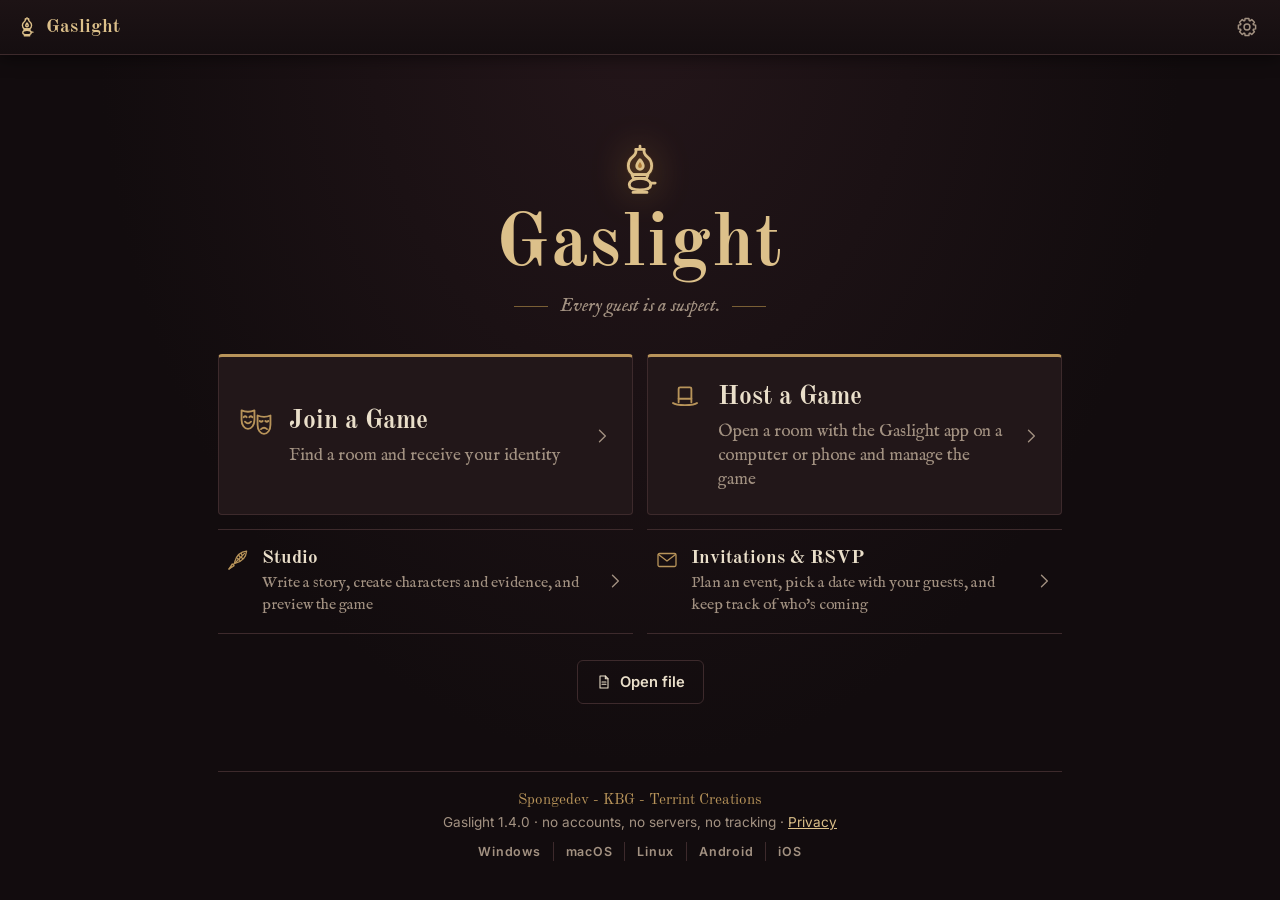
